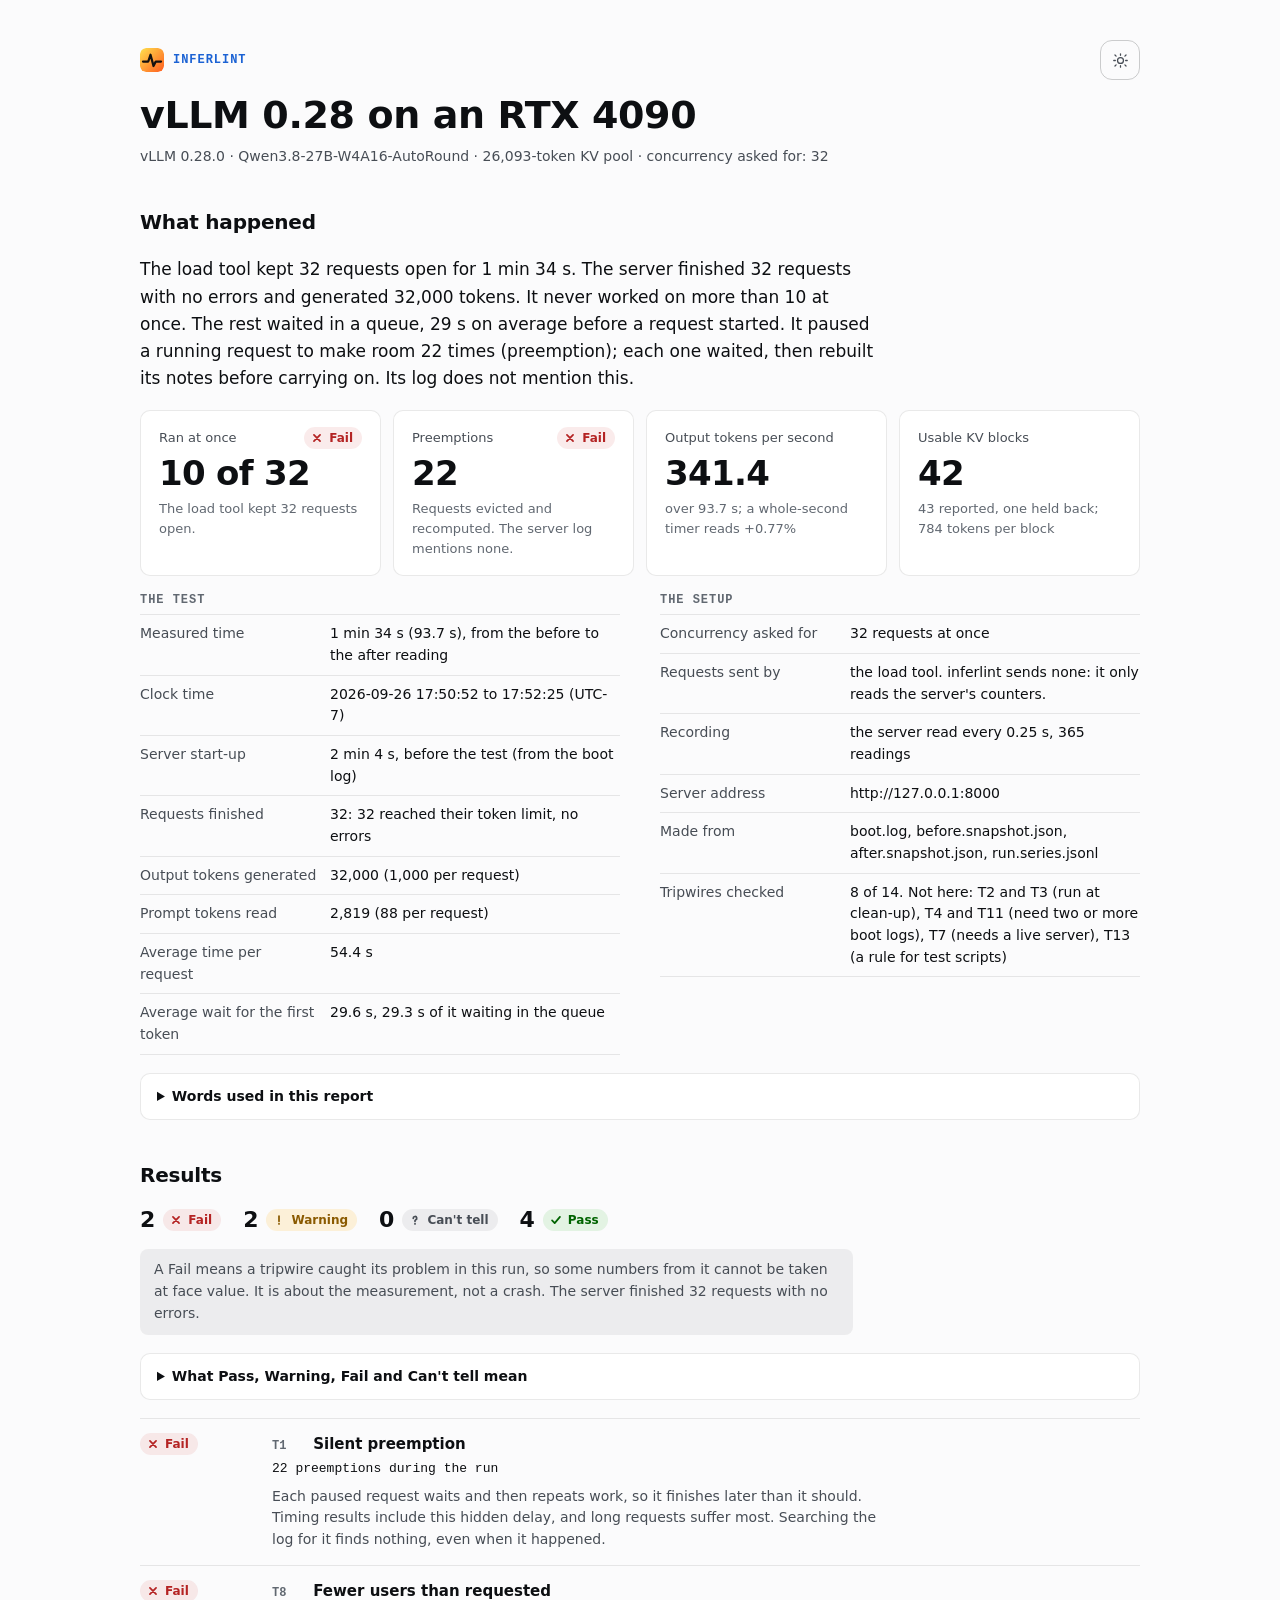
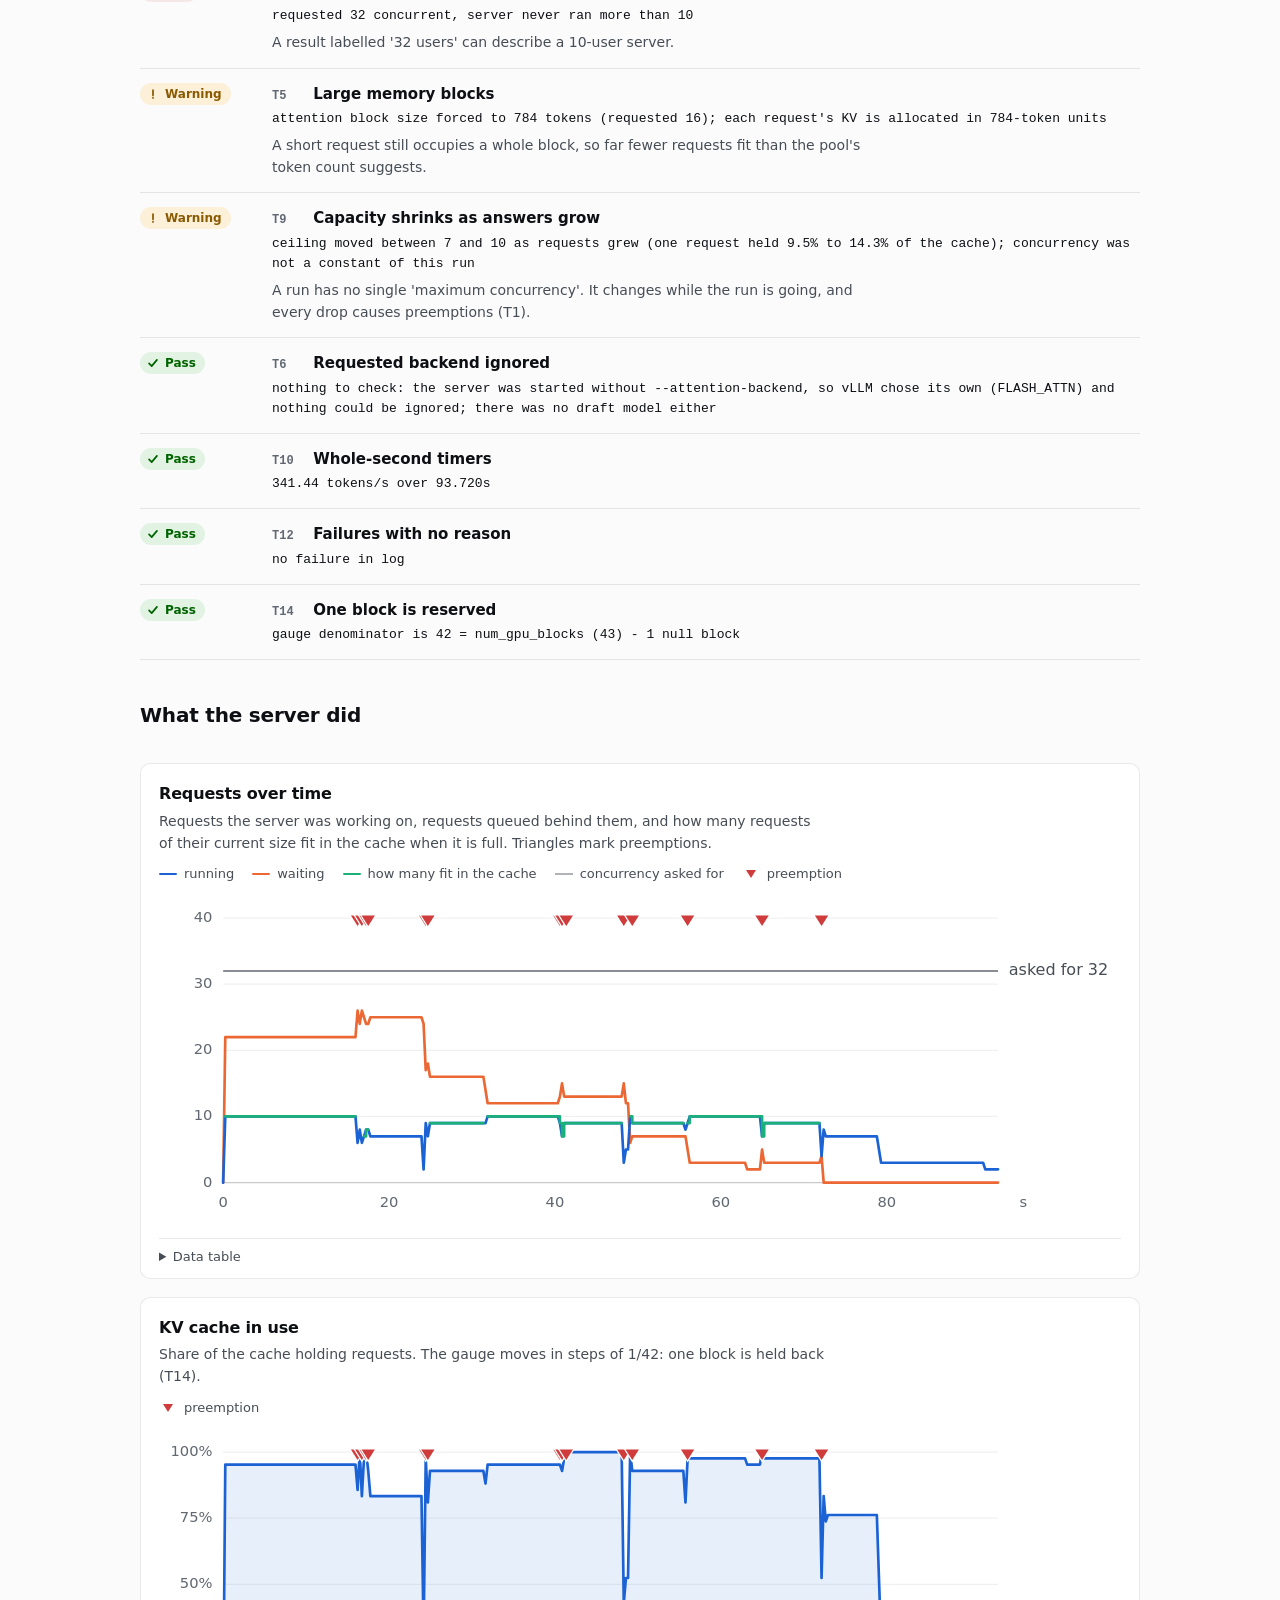
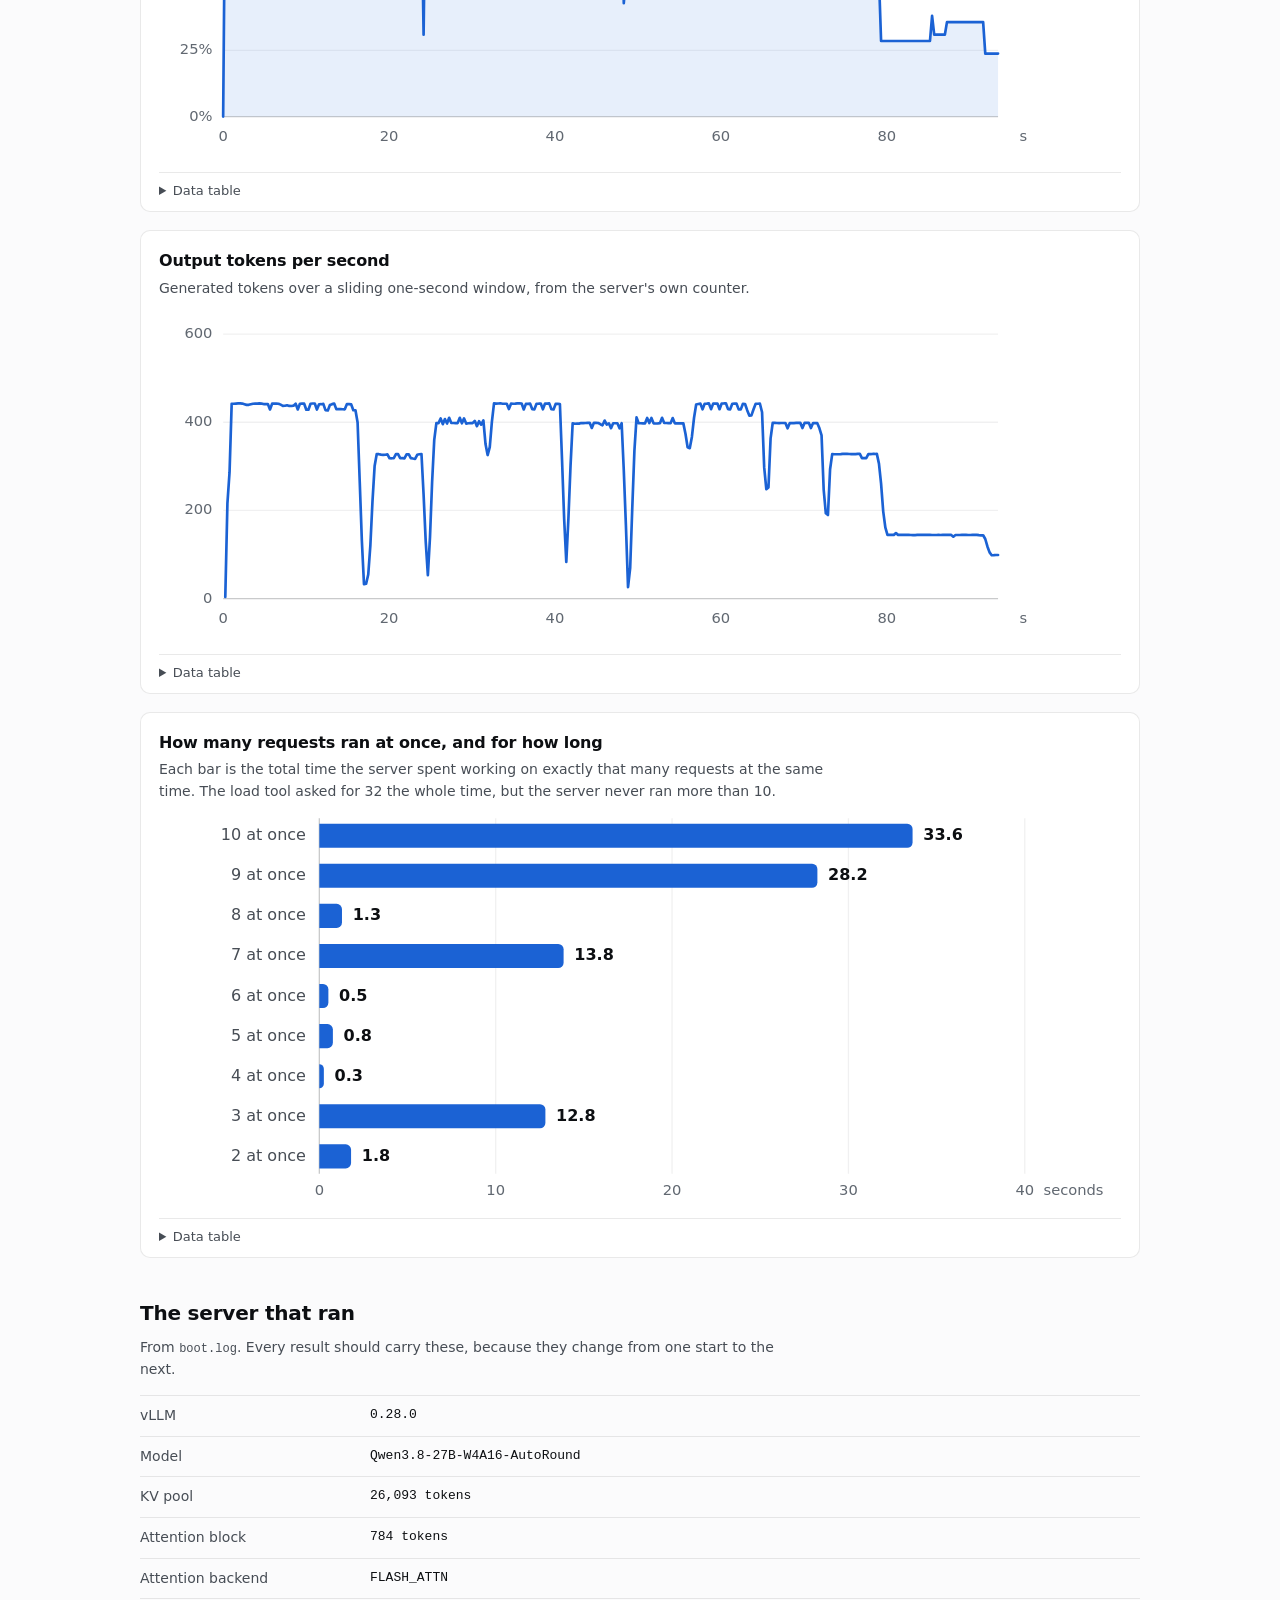
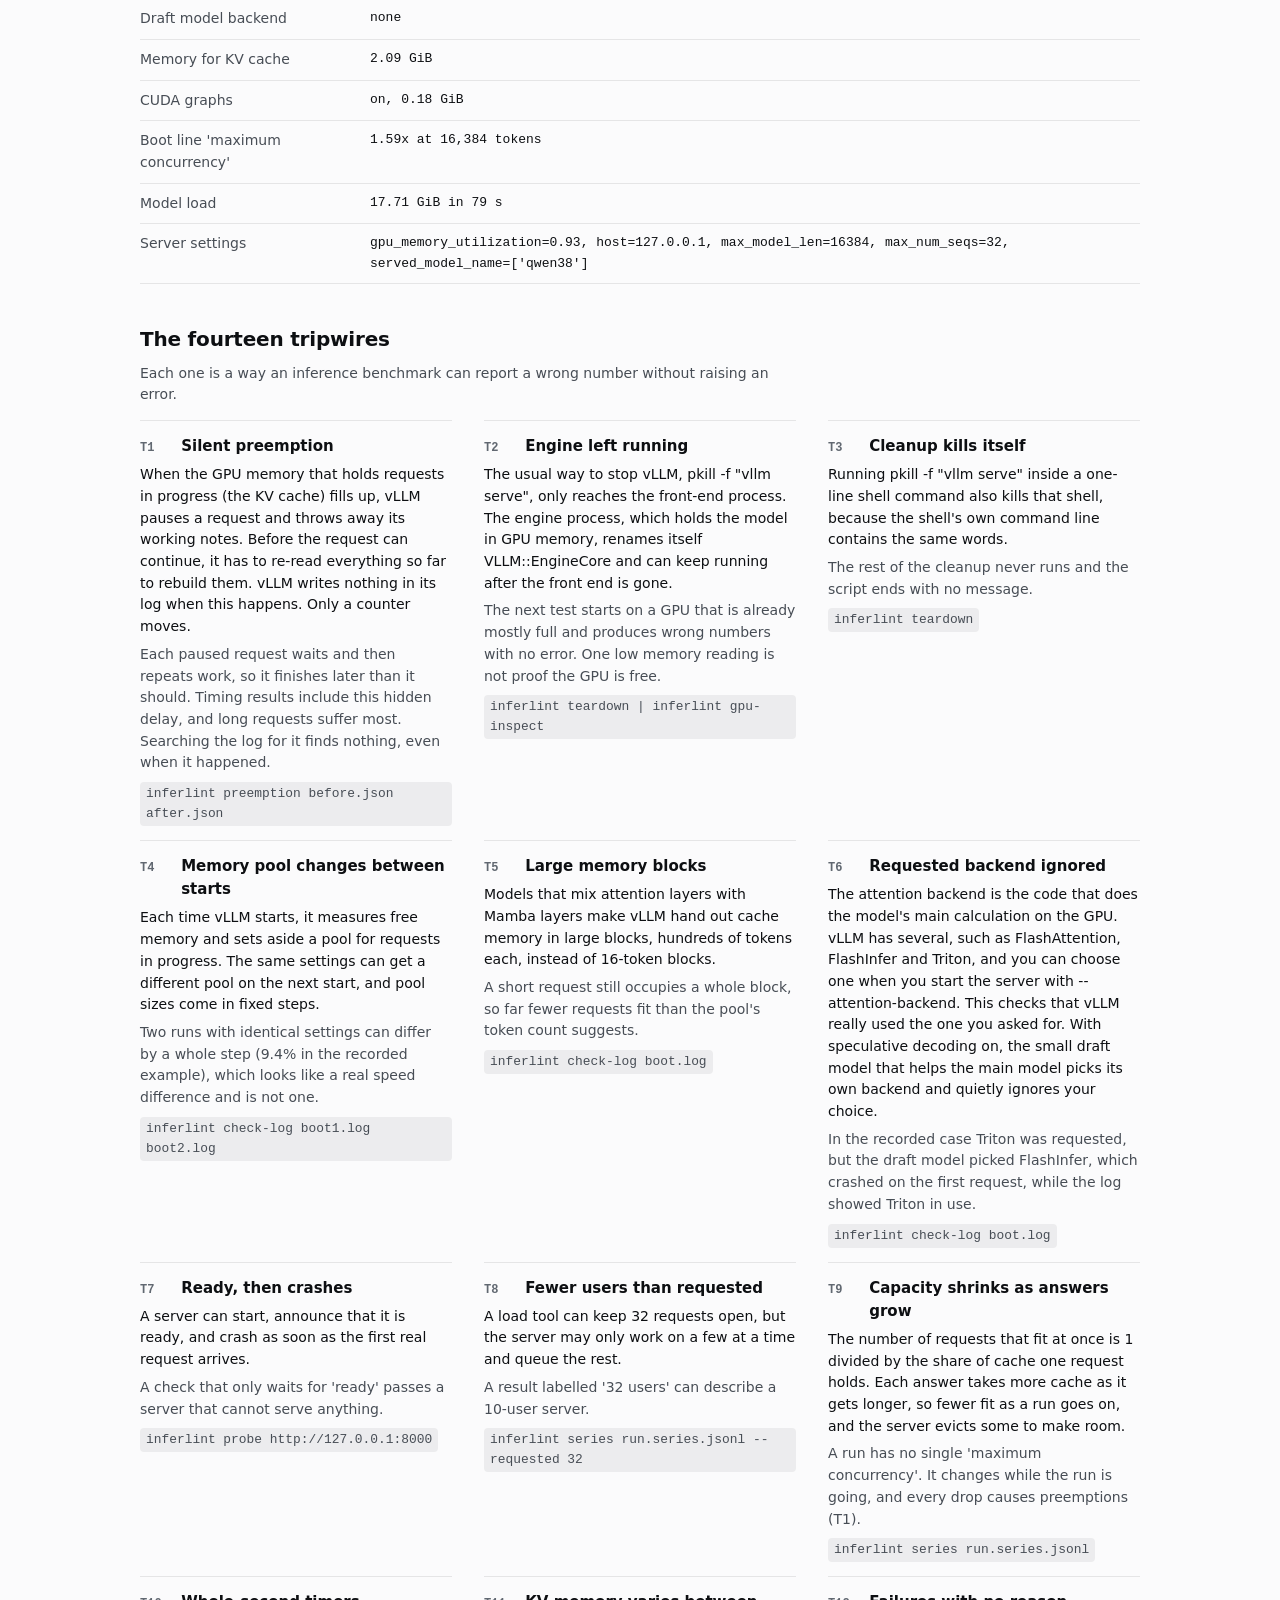
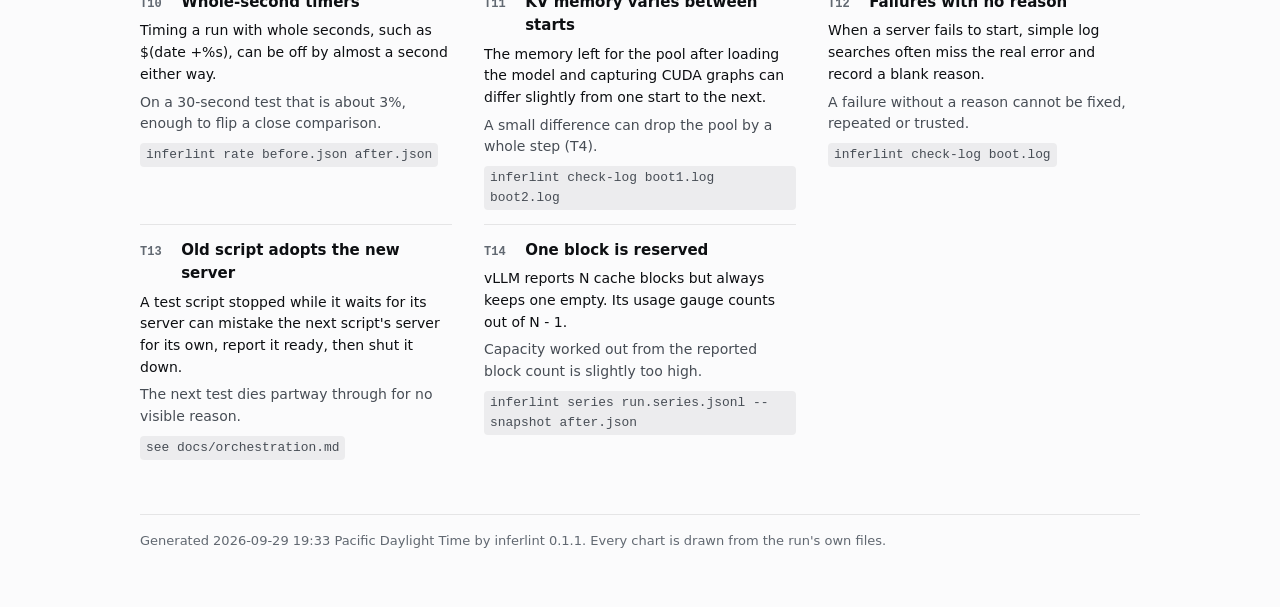
==== docs/example-report.html @ d8fa6d24 "Tutorial and example report on GitHub Pages docs/ becomes the GitHub Pages site (radianvector.github" ====
<!doctype html><html lang="en"><head><meta charset="utf-8"><meta name="viewport" content="width=device-width, initial-scale=1, viewport-fit=cover"><link rel="icon" href="data:image/svg+xml,%3Csvg xmlns=%22http://www.w3.org/2000/svg%22 viewBox=%220 0 32 32%22%3E%3Cdefs%3E%3ClinearGradient id=%22inferlint-g%22 x1=%220%22 y1=%220%22 x2=%221%22 y2=%221%22%3E%3Cstop offset=%220%22 stop-color=%22%23ffe14d%22/%3E%3Cstop offset=%221%22 stop-color=%22%23ff5c1f%22/%3E%3C/linearGradient%3E%3C/defs%3E%3Crect width=%2232%22 height=%2232%22 rx=%228%22 fill=%22url%28%23inferlint-g%29%22/%3E%3Cpath d=%22M4 18h7l3-9 4 15 3-6h7%22 fill=%22none%22 stroke=%22%2314110f%22 stroke-width=%223%22 stroke-linecap=%22round%22 stroke-linejoin=%22round%22/%3E%3C/svg%3E"><title>vLLM 0.28 on an RTX 4090</title><script>try{var t=localStorage.getItem('inferlint-theme');if(t==='light'||t==='dark')document.documentElement.setAttribute('data-theme',t)}catch(e){}</script><style>:root{
  --page:#fbfbfc;--surface:#ffffff;--ink:#0d0f12;--ink-2:#474d55;--muted:#616871;
  --hair:rgba(13,15,18,.09);--grid:rgba(13,15,18,.06);--axis:rgba(13,15,18,.22);
  --accent:#1b62d4;--wash:rgba(27,98,212,.07);
  --line-strong:rgba(13,15,18,.20);--hover:rgba(13,15,18,.04);--red-edge:rgba(222,43,38,.32);
  --s1:#1b62d4;--s2:#eb6834;--s3:#1baf7a;
  --good:#0ca30c;--warning:#fab219;--serious:#ec835a;--critical:#d03b3b;
  --good-ink:#006300;--warning-ink:#8a5a00;--critical-ink:#b42323;--unknown-ink:#474d55;
  --good-bg:rgba(12,163,12,.10);--warning-bg:rgba(250,178,25,.16);
  --critical-bg:rgba(208,59,59,.10);--unknown-bg:rgba(13,15,18,.06);
  --sans:'Inter',-apple-system,BlinkMacSystemFont,'Segoe UI',Roboto,system-ui,sans-serif;
  --display:'Space Grotesk','Inter',-apple-system,'Segoe UI',system-ui,sans-serif;
  --mono:ui-monospace,SFMono-Regular,'SF Mono',Menlo,Consolas,monospace;
}
@media (prefers-color-scheme:dark){:root:not([data-theme="light"]){color-scheme:dark;
  --page:#08090a;--surface:#0f1113;--ink:#f4f5f7;--ink-2:#b2b7be;--muted:#8d939b;
  --hair:rgba(255,255,255,.09);--grid:rgba(255,255,255,.06);--axis:rgba(255,255,255,.22);
  --accent:#5fa0ff;--wash:rgba(95,160,255,.09);
  --line-strong:rgba(255,255,255,.17);--hover:rgba(255,255,255,.06);--red-edge:rgba(245,69,60,.36);
  --s1:#2e7cf0;--s2:#d95926;--s3:#199e70;
  --good-ink:#3fc43f;--warning-ink:#fab219;--critical-ink:#ff7a74;--unknown-ink:#b2b7be;
  --good-bg:rgba(12,163,12,.16);--warning-bg:rgba(250,178,25,.14);
  --critical-bg:rgba(208,59,59,.20);--unknown-bg:rgba(255,255,255,.07);}}
:root[data-theme="dark"]{color-scheme:dark;
  --page:#08090a;--surface:#0f1113;--ink:#f4f5f7;--ink-2:#b2b7be;--muted:#8d939b;
  --hair:rgba(255,255,255,.09);--grid:rgba(255,255,255,.06);--axis:rgba(255,255,255,.22);
  --accent:#5fa0ff;--wash:rgba(95,160,255,.09);
  --line-strong:rgba(255,255,255,.17);--hover:rgba(255,255,255,.06);--red-edge:rgba(245,69,60,.36);
  --s1:#2e7cf0;--s2:#d95926;--s3:#199e70;
  --good-ink:#3fc43f;--warning-ink:#fab219;--critical-ink:#ff7a74;--unknown-ink:#b2b7be;
  --good-bg:rgba(12,163,12,.16);--warning-bg:rgba(250,178,25,.14);
  --critical-bg:rgba(208,59,59,.20);--unknown-bg:rgba(255,255,255,.07);}
*{box-sizing:border-box}
body{margin:0;background:var(--page);color:var(--ink);font:15px/1.55 var(--sans);
  -webkit-font-smoothing:antialiased}
.page{max-width:1080px;margin:0 auto;padding-inline:clamp(16px,4vw,40px);padding-block:40px 56px;
  display:flex;flex-direction:column;gap:40px}
h1,h2,h3{font-family:var(--display);text-wrap:balance;margin:0;letter-spacing:-.01em}
h1{font-size:clamp(28px,4vw,38px);line-height:1.15;font-weight:600}
h2{font-size:20px;font-weight:600;margin-bottom:14px}
h3{font-size:16px;font-weight:600}
code{font-family:var(--mono);font-size:.86em}
.top{display:flex;flex-direction:column;gap:8px}
.bar{display:flex;justify-content:space-between;align-items:center;gap:12px;flex-wrap:wrap;
  margin-bottom:6px}
.brand{display:flex;align-items:center;gap:9px;font:600 12px/1 var(--mono);letter-spacing:.08em;
  text-transform:uppercase;color:var(--accent)}
.logo{width:24px;height:24px;flex:none;border-radius:6px}
/* The theme button, as on radianvector.com: the icon shows the current theme. */
.icon-btn{width:40px;height:40px;flex:none;display:flex;align-items:center;justify-content:center;
  padding:0;background:transparent;border:1px solid var(--line-strong);border-radius:12px;
  color:var(--ink-2);cursor:pointer;transition:all .22s cubic-bezier(.2,.7,.2,1)}
.icon-btn:hover{background:var(--hover);color:var(--ink);border-color:var(--red-edge)}
.icon-btn:focus-visible{outline:2px solid var(--accent);outline-offset:2px}
.icon-btn svg{width:17px;height:17px;fill:none;stroke:currentColor;stroke-width:1.8;
  stroke-linecap:round;stroke-linejoin:round}
.ico-moon{display:none}
@media (prefers-color-scheme:dark){
  :root:not([data-theme="light"]) .ico-moon{display:block}
  :root:not([data-theme="light"]) .ico-sun{display:none}}
:root[data-theme="dark"] .ico-moon{display:block}
:root[data-theme="dark"] .ico-sun{display:none}
.meta{margin:0;color:var(--ink-2);font-size:14px}
.happened,.results{display:flex;flex-direction:column;gap:18px}
.happened h2,.results h2{margin:0}
.lede{margin:0;font-size:17px;line-height:1.6;max-width:68ch;text-wrap:pretty}
.facts{display:grid;grid-template-columns:repeat(auto-fit,minmax(min(340px,100%),1fr));gap:18px 40px}
.facts-group h3{font:600 12px/1 var(--mono);letter-spacing:.08em;text-transform:uppercase;
  color:var(--muted);margin-bottom:8px}
.facts-group dl{display:grid;grid-template-columns:minmax(110px,190px) 1fr;margin:0;
  border-top:1px solid var(--hair)}
.facts-group dt,.facts-group dd{margin:0;padding:8px 0;border-bottom:1px solid var(--hair);font-size:14px}
.facts-group dt{color:var(--ink-2);padding-right:12px}
.facts-group dd{font-variant-numeric:tabular-nums;overflow-wrap:anywhere}
details.gloss{border:1px solid var(--hair);border-radius:10px;background:var(--surface);padding:0}
.gloss summary{width:auto;padding:12px 16px;font-size:14px;font-weight:600;color:var(--ink)}
.gloss[open] summary{border-bottom:1px solid var(--hair)}
.gloss .tablewrap{max-height:none;margin:0;padding:4px 16px 12px}
.terms{display:grid;grid-template-columns:minmax(140px,220px) 1fr;margin:0;padding:4px 16px 12px}
.terms dt,.terms dd{margin:0;padding:9px 0;border-bottom:1px solid var(--hair);font-size:14px}
.terms dt{font-weight:600;padding-right:12px}
.terms dd{color:var(--ink-2);max-width:70ch}
.terms dt:last-of-type,.terms dd:last-of-type{border-bottom:0}
table.meanings{font-size:14px}
.meanings th,.meanings td{text-align:left;white-space:normal;vertical-align:top;padding:9px 12px 9px 0}
.meanings td{color:var(--ink-2)}
.meanings td:first-child{white-space:nowrap}
.meanings tr:last-child td{border-bottom:0}
.status-note{margin:0;padding:10px 14px;border-radius:8px;background:var(--unknown-bg);
  color:var(--ink-2);font-size:14px;max-width:80ch}
.pill{display:inline-flex;align-items:center;gap:5px;padding:2px 9px 2px 6px;border-radius:999px;
  font:600 12px/18px var(--sans);white-space:nowrap}
.pill svg{width:14px;height:14px;fill:none;stroke:currentColor;stroke-width:2;stroke-linecap:round;
  stroke-linejoin:round}
.pill.pass{color:var(--good-ink);background:var(--good-bg)}
.pill.warn{color:var(--warning-ink);background:var(--warning-bg)}
.pill.fail{color:var(--critical-ink);background:var(--critical-bg)}
.pill.unknown{color:var(--unknown-ink);background:var(--unknown-bg)}
.verdict{list-style:none;margin:0;padding:0;display:flex;flex-wrap:wrap;gap:10px 22px}
.count{display:flex;align-items:center;gap:8px}
.count .n{font:600 22px/1 var(--display);font-variant-numeric:tabular-nums;min-width:1ch}
.tiles{display:grid;grid-template-columns:repeat(auto-fit,minmax(210px,1fr));gap:12px}
.tile{background:var(--surface);border:1px solid var(--hair);border-radius:10px;padding:16px 18px;
  display:flex;flex-direction:column;gap:6px}
.tile-head{display:flex;justify-content:space-between;align-items:center;gap:8px;min-height:22px}
.tile-label{font-size:13px;color:var(--ink-2)}
.tile-value{font:600 34px/1.1 var(--display);letter-spacing:-.02em}
.tile-sub{font-size:13px;color:var(--muted)}
.findings{list-style:none;margin:0;padding:0;border-top:1px solid var(--hair)}
.finding{display:grid;grid-template-columns:118px 1fr;gap:14px;padding:14px 0;
  border-bottom:1px solid var(--hair)}
.f-title{font-weight:600;display:flex;gap:10px;align-items:baseline}
.tw{font:600 12px/1 var(--mono);color:var(--muted);min-width:2.6em}
.msg{margin:3px 0 0;font-family:var(--mono);font-size:13px;color:var(--ink);overflow-wrap:anywhere}
.what{margin:6px 0 0;color:var(--ink-2);font-size:14px;max-width:70ch}
.charts{display:flex;flex-direction:column;gap:18px}
.chart{margin:0;background:var(--surface);border:1px solid var(--hair);border-radius:10px;
  padding:18px 18px 10px;display:flex;flex-direction:column;gap:10px;position:relative}
.chart figcaption p{margin:4px 0 0;color:var(--ink-2);font-size:14px;max-width:75ch}
.legend{list-style:none;margin:0;padding:0;display:flex;flex-wrap:wrap;gap:6px 18px;font-size:13px;
  color:var(--ink-2)}
.legend li{display:flex;align-items:center;gap:7px}
.legend svg{width:18px;height:10px;overflow:visible}
.plot svg{display:block;width:100%;height:auto;overflow:visible}
.plot text{font-family:var(--sans)}
.tick{font-size:11px;fill:var(--muted);font-variant-numeric:tabular-nums}
.lab{font-size:12px;fill:var(--ink-2)}
.val{font-size:12px;fill:var(--ink);font-weight:600;font-variant-numeric:tabular-nums}
.grid{stroke:var(--grid);stroke-width:1}
.axis{stroke:var(--axis);stroke-width:1}
.ref{stroke:var(--muted);stroke-width:1}
.mark{fill:none;stroke-width:2;stroke-linejoin:round;stroke-linecap:round}
.mark.s1{stroke:var(--s1)}.mark.s2{stroke:var(--s2)}.mark.s3{stroke:var(--s3)}
.wash.s1{fill:var(--s1);fill-opacity:.1;stroke:none}
.bar.s1{fill:var(--s1);cursor:default}
.bar:hover,.bar:focus{fill-opacity:.8;outline:none}
.ev{fill:var(--critical);stroke:var(--surface);stroke-width:2;paint-order:stroke}
.cross{stroke:var(--ink-2);stroke-width:1}
.hit{fill:transparent;cursor:crosshair}
.hit:focus{outline:none}
.hit:focus-visible{stroke:var(--accent);stroke-width:1}
details{border-top:1px solid var(--hair);padding-top:8px}
summary{cursor:pointer;font-size:13px;color:var(--ink-2);width:max-content}
summary:focus-visible{outline:2px solid var(--accent);outline-offset:2px}
.tablewrap{overflow:auto;max-height:320px;margin-top:8px}
table{border-collapse:collapse;font-size:13px;font-variant-numeric:tabular-nums;min-width:100%}
th,td{text-align:right;padding:4px 10px;border-bottom:1px solid var(--hair);white-space:nowrap}
th{position:sticky;top:0;background:var(--surface);color:var(--ink-2);font-weight:600}
th:first-child,td:first-child{text-align:left}
.boot dl{display:grid;grid-template-columns:minmax(150px,230px) 1fr;margin:0;
  border-top:1px solid var(--hair)}
.boot dt,.boot dd{margin:0;padding:9px 0;border-bottom:1px solid var(--hair)}
.boot dt{color:var(--ink-2);font-size:14px}
.boot dd{font-family:var(--mono);font-size:13px;overflow-wrap:anywhere}
.note{margin:-6px 0 14px;color:var(--ink-2);font-size:14px;max-width:75ch}
.g-list{list-style:none;margin:0;padding:0;display:grid;grid-template-columns:repeat(auto-fit,minmax(300px,1fr));
  gap:0 32px}
.g-list li{padding:14px 0;border-top:1px solid var(--hair)}
.g-head{font-weight:600;display:flex;gap:10px;align-items:baseline}
.g-list p{margin:6px 0 0;font-size:14px;color:var(--ink);max-width:62ch}
.g-list p.why{color:var(--ink-2)}
.g-list code{display:inline-block;margin-top:8px;color:var(--ink-2);background:var(--unknown-bg);
  padding:2px 6px;border-radius:4px;overflow-wrap:anywhere}
footer{color:var(--muted);font-size:13px;border-top:1px solid var(--hair);padding-top:16px}
.tt{position:fixed;z-index:10;pointer-events:none;background:var(--surface);color:var(--ink);
  border:1px solid var(--hair);border-radius:8px;box-shadow:0 6px 24px rgba(0,0,0,.14);
  padding:8px 10px;font-size:12px;min-width:150px}
.tt .t-h{color:var(--muted);margin-bottom:4px;font-variant-numeric:tabular-nums}
.tt .row{display:flex;align-items:center;gap:8px;line-height:1.7}
.tt .row b{font-variant-numeric:tabular-nums;min-width:3ch}
.tt .row span{color:var(--ink-2)}
.tt .k{display:inline-block;width:12px;height:2px;border-radius:1px;flex:none}
.tt .k.s1{background:var(--s1)}.tt .k.s2{background:var(--s2)}.tt .k.s3{background:var(--s3)}
.tt .k.ev{background:var(--critical);height:6px;width:6px;border-radius:1px}
@media (max-width:620px){
  .finding{grid-template-columns:1fr;gap:6px}
  .boot dl,.facts-group dl,.terms{grid-template-columns:1fr}
  .boot dt,.facts-group dt,.terms dt{padding-bottom:0;border-bottom:0}
  .icon-btn{width:38px;height:38px}
}
@media (prefers-reduced-motion:reduce){*{transition:none!important}}
</style></head><body><div class="page"><header class="top"><div class="bar"><div class="brand"><svg class="logo" aria-hidden="true" xmlns="http://www.w3.org/2000/svg" viewBox="0 0 32 32"><defs><linearGradient id="inferlint-g" x1="0" y1="0" x2="1" y2="1"><stop offset="0" stop-color="#ffe14d"/><stop offset="1" stop-color="#ff5c1f"/></linearGradient></defs><rect width="32" height="32" rx="8" fill="url(#inferlint-g)"/><path d="M4 18h7l3-9 4 15 3-6h7" fill="none" stroke="#14110f" stroke-width="3" stroke-linecap="round" stroke-linejoin="round"/></svg>inferlint</div><button type="button" class="icon-btn" data-theme-toggle aria-label="Switch theme"><svg class="ico-moon" viewBox="0 0 24 24" aria-hidden="true"><path d="M20 14.5A8.5 8.5 0 0 1 9.5 4a8.5 8.5 0 1 0 10.5 10.5z"/></svg><svg class="ico-sun" viewBox="0 0 24 24" aria-hidden="true"><circle cx="12" cy="12" r="4.2"/><path d="M12 2.5v2.2M12 19.3v2.2M4.2 4.2l1.6 1.6M18.2 18.2l1.6 1.6M2.5 12h2.2M19.3 12h2.2M4.2 19.8l1.6-1.6M18.2 5.8l1.6-1.6"/></svg></button></div><h1>vLLM 0.28 on an RTX 4090</h1><p class="meta">vLLM 0.28.0 · Qwen3.8-27B-W4A16-AutoRound · 26,093-token KV pool · concurrency asked for: 32</p></header><section class="happened" aria-labelledby="h-happened"><h2 id="h-happened">What happened</h2><p class="lede">The load tool kept 32 requests open for 1 min 34 s. The server finished 32 requests with no errors and generated 32,000 tokens. It never worked on more than 10 at once. The rest waited in a queue, 29 s on average before a request started. It paused a running request to make room 22 times (preemption); each one waited, then rebuilt its notes before carrying on. Its log does not mention this.</p><section class="tiles" aria-label="Headline numbers"><div class="tile"><div class="tile-head"><span class="tile-label">Ran at once</span><span class="pill fail"><svg viewBox="0 0 16 16" aria-hidden="true"><path d="M4.5 4.5l7 7M11.5 4.5l-7 7"/></svg>Fail</span></div><div class="tile-value">10 of 32</div><div class="tile-sub">The load tool kept 32 requests open.</div></div><div class="tile"><div class="tile-head"><span class="tile-label">Preemptions</span><span class="pill fail"><svg viewBox="0 0 16 16" aria-hidden="true"><path d="M4.5 4.5l7 7M11.5 4.5l-7 7"/></svg>Fail</span></div><div class="tile-value">22</div><div class="tile-sub">Requests evicted and recomputed. The server log mentions none.</div></div><div class="tile"><div class="tile-head"><span class="tile-label">Output tokens per second</span></div><div class="tile-value">341.4</div><div class="tile-sub">over 93.7 s; a whole-second timer reads +0.77%</div></div><div class="tile"><div class="tile-head"><span class="tile-label">Usable KV blocks</span></div><div class="tile-value">42</div><div class="tile-sub">43 reported, one held back; 784 tokens per block</div></div></section><div class="facts"><div class="facts-group"><h3>The test</h3><dl><dt>Measured time</dt><dd>1 min 34 s (93.7 s), from the before to the after reading</dd><dt>Clock time</dt><dd>2026-09-26 17:50:52 to 17:52:25 (UTC-7)</dd><dt>Server start-up</dt><dd>2 min 4 s, before the test (from the boot log)</dd><dt>Requests finished</dt><dd>32: 32 reached their token limit, no errors</dd><dt>Output tokens generated</dt><dd>32,000 (1,000 per request)</dd><dt>Prompt tokens read</dt><dd>2,819 (88 per request)</dd><dt>Average time per request</dt><dd>54.4 s</dd><dt>Average wait for the first token</dt><dd>29.6 s, 29.3 s of it waiting in the queue</dd></dl></div><div class="facts-group"><h3>The setup</h3><dl><dt>Concurrency asked for</dt><dd>32 requests at once</dd><dt>Requests sent by</dt><dd>the load tool. inferlint sends none: it only reads the server&#x27;s counters.</dd><dt>Recording</dt><dd>the server read every 0.25 s, 365 readings</dd><dt>Server address</dt><dd>http://127.0.0.1:8000</dd><dt>Made from</dt><dd>boot.log, before.snapshot.json, after.snapshot.json, run.series.jsonl</dd><dt>Tripwires checked</dt><dd>8 of 14. Not here: T2 and T3 (run at clean-up), T4 and T11 (need two or more boot logs), T7 (needs a live server), T13 (a rule for test scripts)</dd></dl></div></div><details class="gloss" id="words"><summary>Words used in this report</summary><dl class="terms"><dt>Token</dt><dd>A piece of text the model reads or writes, about three-quarters of a word on average in English. Speed, memory and cost are all counted in tokens.</dd><dt>Prompt and output tokens</dt><dd>Prompt tokens are the text sent to the model. Output tokens are the text it writes back.</dd><dt>Request</dt><dd>One question sent to the server, and its answer.</dd><dt>Concurrency</dt><dd>How many requests are in progress at the same moment. &#x27;Asked for&#x27; is how many the load tool kept open. &#x27;Running&#x27; is how many the server was actually working on. The rest wait in a queue.</dd><dt>Waiting (queue)</dt><dd>Requests the server has received but not started, because there is no room for them in the KV cache yet.</dd><dt>KV cache</dt><dd>GPU memory where the model keeps its working notes for every request in progress, so it does not have to reread the whole text for each new token. A request&#x27;s notes grow as its answer gets longer.</dd><dt>KV pool</dt><dd>The size of the KV cache, in tokens, which vLLM sets aside when it starts. It is the GPU memory left after the model and its working buffers are loaded, so it can differ from one start to the next (T4, T11).</dd><dt>KV block</dt><dd>The pool is handed out in fixed-size blocks, like parking spaces. A request always takes whole blocks, so even a short one takes a full block. Most models use 16-token blocks. Models that mix attention and Mamba layers use blocks of hundreds of tokens (T5).</dd><dt>Reserved block</dt><dd>vLLM always keeps one block empty, so a pool of N blocks holds requests in N - 1 of them (T14).</dd><dt>Fit in cache (ceiling)</dt><dd>How many requests of their current size fit when the cache is full. As answers grow, each needs more blocks and fewer fit (T9).</dd><dt>Preemption</dt><dd>When the cache is full and a running request needs another block, vLLM pauses a request and throws its notes away. To continue, the request must re-read everything so far to rebuild them. It costs time but writes no error and no log line (T1).</dd><dt>Output tokens per second</dt><dd>Tokens generated per second by all requests together, from the server&#x27;s own counter.</dd><dt>Time to first token</dt><dd>Time from sending a request until the first token of the answer comes back. It includes the time spent waiting in the queue.</dd><dt>Boot log</dt><dd>The messages vLLM prints while it starts. They record the settings it actually chose, which can differ from the ones asked for.</dd><dt>Before and after readings</dt><dd>Copies of the server&#x27;s counters taken just before and just after the test. The difference between them is what happened during the test.</dd><dt>Recording</dt><dd>The server&#x27;s gauges, read several times a second during the test. The charts are drawn from it.</dd><dt>Attention backend</dt><dd>The code that does the model&#x27;s main calculation on the GPU. vLLM has several and picks one unless it is told which (T6).</dd><dt>CUDA graphs</dt><dd>A speed-up in which vLLM records the GPU&#x27;s steps once at start-up and replays them. It costs a little memory.</dd></dl></details></section><section class="results" aria-labelledby="h-results"><h2 id="h-results">Results</h2><ul class="verdict" aria-label="Check results"><li class="count fail"><span class="n">2</span><span class="pill fail"><svg viewBox="0 0 16 16" aria-hidden="true"><path d="M4.5 4.5l7 7M11.5 4.5l-7 7"/></svg>Fail</span></li><li class="count warn"><span class="n">2</span><span class="pill warn"><svg viewBox="0 0 16 16" aria-hidden="true"><path d="M8 3.5v6M8 12.2v.3"/></svg>Warning</span></li><li class="count unknown"><span class="n">0</span><span class="pill unknown"><svg viewBox="0 0 16 16" aria-hidden="true"><path d="M6 6a2 2 0 1 1 2.6 1.9c-.4.2-.6.5-.6 1v.6M8 12.2v.3"/></svg>Can't tell</span></li><li class="count pass"><span class="n">4</span><span class="pill pass"><svg viewBox="0 0 16 16" aria-hidden="true"><path d="M3.5 8.5l3 3 6-7"/></svg>Pass</span></li></ul><p class="status-note">A Fail means a tripwire caught its problem in this run, so some numbers from it cannot be taken at face value. It is about the measurement, not a crash. The server finished 32 requests with no errors.</p><details class="gloss"><summary>What Pass, Warning, Fail and Can't tell mean</summary><div class="tablewrap"><table class="meanings"><thead><tr><th scope="col">Result</th><th scope="col">What it means</th><th scope="col">What to do</th></tr></thead><tbody><tr><td><span class="pill fail"><svg viewBox="0 0 16 16" aria-hidden="true"><path d="M4.5 4.5l7 7M11.5 4.5l-7 7"/></svg>Fail</span></td><td>The tripwire found its problem in this run. A number the run reports, such as users served, speed or delay, is not what it seems. Only T7 and T12 are about the server crashing; every other Fail is about the measurement.</td><td>Read the finding. Fix the setup and run again, or report the number together with the finding.</td></tr><tr><td><span class="pill warn"><svg viewBox="0 0 16 16" aria-hidden="true"><path d="M8 3.5v6M8 12.2v.3"/></svg>Warning</span></td><td>Nothing is wrong on its own, but a setting or an effect changes how the numbers should be read.</td><td>Keep the warning with the results, so whoever compares them knows.</td></tr><tr><td><span class="pill unknown"><svg viewBox="0 0 16 16" aria-hidden="true"><path d="M6 6a2 2 0 1 1 2.6 1.9c-.4.2-.6.5-.6 1v.6M8 12.2v.3"/></svg>Can't tell</span></td><td>The check could not decide, because a counter or log line it needs was missing, for example from a vLLM version it does not know. It never counts as a pass.</td><td>Supply the missing file, or check the vLLM version.</td></tr><tr><td><span class="pill pass"><svg viewBox="0 0 16 16" aria-hidden="true"><path d="M3.5 8.5l3 3 6-7"/></svg>Pass</span></td><td>The tripwire looked for its problem in this run and did not find it.</td><td>Nothing. A pass covers this run only.</td></tr></tbody></table></div></details><ol class="findings"><li class="finding fail"><div class="f-status"><span class="pill fail"><svg viewBox="0 0 16 16" aria-hidden="true"><path d="M4.5 4.5l7 7M11.5 4.5l-7 7"/></svg>Fail</span></div><div class="f-body"><div class="f-title"><span class="tw">T1</span>Silent preemption</div><p class="msg">22 preemptions during the run</p><p class="what">Each paused request waits and then repeats work, so it finishes later than it should. Timing results include this hidden delay, and long requests suffer most. Searching the log for it finds nothing, even when it happened.</p></div></li><li class="finding fail"><div class="f-status"><span class="pill fail"><svg viewBox="0 0 16 16" aria-hidden="true"><path d="M4.5 4.5l7 7M11.5 4.5l-7 7"/></svg>Fail</span></div><div class="f-body"><div class="f-title"><span class="tw">T8</span>Fewer users than requested</div><p class="msg">requested 32 concurrent, server never ran more than 10</p><p class="what">A result labelled &#x27;32 users&#x27; can describe a 10-user server.</p></div></li><li class="finding warn"><div class="f-status"><span class="pill warn"><svg viewBox="0 0 16 16" aria-hidden="true"><path d="M8 3.5v6M8 12.2v.3"/></svg>Warning</span></div><div class="f-body"><div class="f-title"><span class="tw">T5</span>Large memory blocks</div><p class="msg">attention block size forced to 784 tokens (requested 16); each request&#x27;s KV is allocated in 784-token units</p><p class="what">A short request still occupies a whole block, so far fewer requests fit than the pool&#x27;s token count suggests.</p></div></li><li class="finding warn"><div class="f-status"><span class="pill warn"><svg viewBox="0 0 16 16" aria-hidden="true"><path d="M8 3.5v6M8 12.2v.3"/></svg>Warning</span></div><div class="f-body"><div class="f-title"><span class="tw">T9</span>Capacity shrinks as answers grow</div><p class="msg">ceiling moved between 7 and 10 as requests grew (one request held 9.5% to 14.3% of the cache); concurrency was not a constant of this run</p><p class="what">A run has no single &#x27;maximum concurrency&#x27;. It changes while the run is going, and every drop causes preemptions (T1).</p></div></li><li class="finding pass"><div class="f-status"><span class="pill pass"><svg viewBox="0 0 16 16" aria-hidden="true"><path d="M3.5 8.5l3 3 6-7"/></svg>Pass</span></div><div class="f-body"><div class="f-title"><span class="tw">T6</span>Requested backend ignored</div><p class="msg">nothing to check: the server was started without --attention-backend, so vLLM chose its own (FLASH_ATTN) and nothing could be ignored; there was no draft model either</p></div></li><li class="finding pass"><div class="f-status"><span class="pill pass"><svg viewBox="0 0 16 16" aria-hidden="true"><path d="M3.5 8.5l3 3 6-7"/></svg>Pass</span></div><div class="f-body"><div class="f-title"><span class="tw">T10</span>Whole-second timers</div><p class="msg">341.44 tokens/s over 93.720s</p></div></li><li class="finding pass"><div class="f-status"><span class="pill pass"><svg viewBox="0 0 16 16" aria-hidden="true"><path d="M3.5 8.5l3 3 6-7"/></svg>Pass</span></div><div class="f-body"><div class="f-title"><span class="tw">T12</span>Failures with no reason</div><p class="msg">no failure in log</p></div></li><li class="finding pass"><div class="f-status"><span class="pill pass"><svg viewBox="0 0 16 16" aria-hidden="true"><path d="M3.5 8.5l3 3 6-7"/></svg>Pass</span></div><div class="f-body"><div class="f-title"><span class="tw">T14</span>One block is reserved</div><p class="msg">gauge denominator is 42 = num_gpu_blocks (43) - 1 null block</p></div></li></ol></section><section class="charts"><h2>What the server did</h2><figure class="chart" id="fig-requests" data-chart><figcaption><h3>Requests over time</h3><p>Requests the server was working on, requests queued behind them, and how many requests of their current size fit in the cache when it is full. Triangles mark preemptions.</p></figcaption><ul class="legend"><li><svg viewBox="0 0 18 10" aria-hidden="true"><line class="mark s1" x1="1" x2="17" y1="5" y2="5"/></svg>running</li><li><svg viewBox="0 0 18 10" aria-hidden="true"><line class="mark s2" x1="1" x2="17" y1="5" y2="5"/></svg>waiting</li><li><svg viewBox="0 0 18 10" aria-hidden="true"><line class="mark s3" x1="1" x2="17" y1="5" y2="5"/></svg>how many fit in the cache</li><li><svg viewBox="0 0 18 10" aria-hidden="true"><line class="ref" x1="0" x2="18" y1="5" y2="5"/></svg>concurrency asked for</li><li><svg viewBox="0 0 12 10" aria-hidden="true"><path class="ev" d="M1 1H11L6 9Z"/></svg>preemption</li></ul><div class="plot"><svg viewBox="0 0 720 250" role="img" aria-label="Requests running and waiting over time" preserveAspectRatio="xMidYMid meet"><line class="axis" x1="48" x2="628" y1="216" y2="216"/><text class="tick" x="40" y="216" text-anchor="end" dominant-baseline="middle">0</text><line class="grid" x1="48" x2="628" y1="166.5" y2="166.5"/><text class="tick" x="40" y="166.5" text-anchor="end" dominant-baseline="middle">10</text><line class="grid" x1="48" x2="628" y1="117" y2="117"/><text class="tick" x="40" y="117" text-anchor="end" dominant-baseline="middle">20</text><line class="grid" x1="48" x2="628" y1="67.5" y2="67.5"/><text class="tick" x="40" y="67.5" text-anchor="end" dominant-baseline="middle">30</text><line class="grid" x1="48" x2="628" y1="18" y2="18"/><text class="tick" x="40" y="18" text-anchor="end" dominant-baseline="middle">40</text><text class="tick" x="48" y="234" text-anchor="middle">0</text><text class="tick" x="172.17" y="234" text-anchor="middle">20</text><text class="tick" x="296.33" y="234" text-anchor="middle">40</text><text class="tick" x="420.5" y="234" text-anchor="middle">60</text><text class="tick" x="544.67" y="234" text-anchor="middle">80</text><text class="tick unit" x="644" y="234">s</text><line class="ref" x1="48" x2="628" y1="57.6" y2="57.6"/><text class="lab" x="636" y="57.6" dominant-baseline="middle">asked for 32</text><path class="mark s2" d="M48 216L49.6 107.1L51.19 107.1L52.79 107.1L54.38 107.1L55.97 107.1L57.56 107.1L59.15 107.1L60.74 107.1L62.33 107.1L63.94 107.1L65.54 107.1L67.13 107.1L68.72 107.1L70.32 107.1L71.91 107.1L73.5 107.1L75.09 107.1L76.68 107.1L78.28 107.1L79.87 107.1L81.46 107.1L83.06 107.1L84.65 107.1L86.24 107.1L87.83 107.1L89.42 107.1L91.04 107.1L92.66 107.1L94.25 107.1L95.85 107.1L97.49 107.1L99.08 107.1L100.67 107.1L102.27 107.1L103.86 107.1L105.45 107.1L107.04 107.1L108.64 107.1L110.23 107.1L111.82 107.1L113.41 107.1L115 107.1L116.59 107.1L118.19 107.1L119.79 107.1L121.38 107.1L122.97 107.1L124.58 107.1L126.33 107.1L127.92 107.1L129.51 107.1L131.1 107.1L132.69 107.1L134.28 107.1L135.87 107.1L137.46 107.1L139.05 107.1L140.65 107.1L142.25 107.1L143.85 107.1L145.45 107.1L147.04 107.1L148.63 87.3L150.23 97.2L151.82 87.3L153.41 92.25L155.01 97.2L156.6 97.2L158.19 92.25L159.78 92.25L161.37 92.25L162.96 92.25L164.56 92.25L166.16 92.25L167.76 92.25L169.35 92.25L170.95 92.25L172.54 92.25L174.13 92.25L175.72 92.25L177.32 92.25L178.91 92.25L180.5 92.25L182.09 92.25L183.69 92.25L185.28 92.25L186.87 92.25L188.46 92.25L190.07 92.25L191.67 92.25L193.26 92.25L194.85 92.25L196.44 92.25L198.03 97.2L199.63 131.85L201.22 126.9L202.81 136.8L204.41 136.8L206 136.8L207.59 136.8L209.18 136.8L210.79 136.8L212.39 136.8L213.98 136.8L215.57 136.8L217.16 136.8L218.75 136.8L220.34 136.8L221.93 136.8L223.52 136.8L225.11 136.8L226.71 136.8L228.31 136.8L229.9 136.8L231.49 136.8L233.08 136.8L234.67 136.8L236.34 136.8L237.94 136.8L239.53 136.8L241.16 136.8L242.78 136.8L244.37 146.7L245.96 156.6L247.55 156.6L249.14 156.6L250.73 156.6L252.32 156.6L253.91 156.6L255.5 156.6L257.1 156.6L258.69 156.6L260.27 156.6L261.86 156.6L263.46 156.6L265.05 156.6L266.64 156.6L268.23 156.6L269.82 156.6L271.41 156.6L273 156.6L274.6 156.6L276.19 156.6L277.78 156.6L279.37 156.6L280.96 156.6L282.55 156.6L284.14 156.6L285.73 156.6L287.32 156.6L288.92 156.6L290.5 156.6L292.09 156.6L293.69 156.6L295.28 156.6L296.87 156.6L298.46 156.6L300.05 151.65L301.64 141.75L303.23 151.65L304.83 151.65L306.42 151.65L308.01 151.65L309.6 151.65L311.21 151.65L312.8 151.65L314.39 151.65L315.98 151.65L317.57 151.65L319.16 151.65L320.75 151.65L322.34 151.65L323.93 151.65L325.51 151.65L327.11 151.65L328.7 151.65L330.32 151.65L331.94 151.65L333.54 151.65L335.13 151.65L336.72 151.65L338.31 151.65L339.9 151.65L341.5 151.65L343.09 151.65L344.68 151.65L346.27 151.65L347.86 141.75L349.45 156.6L351.04 156.6L352.64 186.3L354.23 181.35L355.82 181.35L357.41 181.35L359 181.35L360.59 181.35L362.19 181.35L363.78 181.35L365.37 181.35L366.96 181.35L368.55 181.35L370.15 181.35L371.74 181.35L373.34 181.35L374.93 181.35L376.51 181.35L378.1 181.35L379.69 181.35L381.29 181.35L382.88 181.35L384.47 181.35L386.06 181.35L387.66 181.35L389.25 181.35L390.84 181.35L392.44 181.35L394.04 181.35L395.63 191.25L397.24 201.15L398.84 201.15L400.45 201.15L402.04 201.15L403.63 201.15L405.22 201.15L406.81 201.15L408.4 201.15L409.99 201.15L411.58 201.15L413.17 201.15L414.76 201.15L416.35 201.15L417.94 201.15L419.53 201.15L421.12 201.15L422.71 201.15L424.3 201.15L425.89 201.15L427.49 201.15L429.08 201.15L430.67 201.15L432.26 201.15L433.85 201.15L435.44 201.15L437.04 201.15L438.63 201.15L440.22 206.1L441.81 206.1L443.4 206.1L444.99 206.1L446.58 206.1L448.17 206.1L449.77 206.1L451.36 191.25L452.95 201.15L454.55 201.15L456.14 201.15L457.73 201.15L459.31 201.15L460.91 201.15L462.5 201.15L464.09 201.15L465.68 201.15L467.27 201.15L468.86 201.15L470.45 201.15L472.04 201.15L473.63 201.15L475.22 201.15L476.81 201.15L478.4 201.15L479.99 201.15L481.58 201.15L483.17 201.15L484.75 201.15L486.34 201.15L487.93 201.15L489.53 201.15L491.12 201.15L492.71 201.15L494.3 201.15L495.89 196.2L497.48 216L499.08 216L500.67 216L502.27 216L503.86 216L505.45 216L507.05 216L508.64 216L510.23 216L511.82 216L513.41 216L515 216L516.59 216L518.18 216L519.77 216L521.36 216L522.95 216L524.54 216L526.13 216L527.73 216L529.32 216L530.91 216L532.5 216L534.09 216L535.68 216L537.27 216L538.85 216L540.44 216L542.03 216L543.62 216L545.21 216L546.8 216L548.39 216L549.98 216L551.57 216L553.16 216L554.75 216L556.34 216L557.93 216L559.52 216L561.11 216L562.71 216L564.3 216L565.89 216L567.48 216L569.07 216L570.66 216L572.25 216L573.84 216L575.44 216L577.03 216L578.62 216L580.21 216L581.8 216L583.39 216L584.99 216L586.58 216L588.17 216L589.76 216L591.35 216L592.94 216L594.53 216L596.13 216L597.72 216L599.31 216L600.9 216L602.49 216L604.08 216L605.68 216L607.27 216L608.86 216L610.44 216L612.04 216L613.65 216L615.25 216L616.83 216L618.43 216L620.03 216L621.64 216L623.23 216L624.82 216L626.41 216L628 216"/><path class="mark s1" d="M48 216L49.6 166.5L51.19 166.5L52.79 166.5L54.38 166.5L55.97 166.5L57.56 166.5L59.15 166.5L60.74 166.5L62.33 166.5L63.94 166.5L65.54 166.5L67.13 166.5L68.72 166.5L70.32 166.5L71.91 166.5L73.5 166.5L75.09 166.5L76.68 166.5L78.28 166.5L79.87 166.5L81.46 166.5L83.06 166.5L84.65 166.5L86.24 166.5L87.83 166.5L89.42 166.5L91.04 166.5L92.66 166.5L94.25 166.5L95.85 166.5L97.49 166.5L99.08 166.5L100.67 166.5L102.27 166.5L103.86 166.5L105.45 166.5L107.04 166.5L108.64 166.5L110.23 166.5L111.82 166.5L113.41 166.5L115 166.5L116.59 166.5L118.19 166.5L119.79 166.5L121.38 166.5L122.97 166.5L124.58 166.5L126.33 166.5L127.92 166.5L129.51 166.5L131.1 166.5L132.69 166.5L134.28 166.5L135.87 166.5L137.46 166.5L139.05 166.5L140.65 166.5L142.25 166.5L143.85 166.5L145.45 166.5L147.04 166.5L148.63 186.3L150.23 176.4L151.82 186.3L153.41 181.35L155.01 176.4L156.6 176.4L158.19 181.35L159.78 181.35L161.37 181.35L162.96 181.35L164.56 181.35L166.16 181.35L167.76 181.35L169.35 181.35L170.95 181.35L172.54 181.35L174.13 181.35L175.72 181.35L177.32 181.35L178.91 181.35L180.5 181.35L182.09 181.35L183.69 181.35L185.28 181.35L186.87 181.35L188.46 181.35L190.07 181.35L191.67 181.35L193.26 181.35L194.85 181.35L196.44 181.35L198.03 206.1L199.63 171.45L201.22 181.35L202.81 171.45L204.41 171.45L206 171.45L207.59 171.45L209.18 171.45L210.79 171.45L212.39 171.45L213.98 171.45L215.57 171.45L217.16 171.45L218.75 171.45L220.34 171.45L221.93 171.45L223.52 171.45L225.11 171.45L226.71 171.45L228.31 171.45L229.9 171.45L231.49 171.45L233.08 171.45L234.67 171.45L236.34 171.45L237.94 171.45L239.53 171.45L241.16 171.45L242.78 171.45L244.37 171.45L245.96 166.5L247.55 166.5L249.14 166.5L250.73 166.5L252.32 166.5L253.91 166.5L255.5 166.5L257.1 166.5L258.69 166.5L260.27 166.5L261.86 166.5L263.46 166.5L265.05 166.5L266.64 166.5L268.23 166.5L269.82 166.5L271.41 166.5L273 166.5L274.6 166.5L276.19 166.5L277.78 166.5L279.37 166.5L280.96 166.5L282.55 166.5L284.14 166.5L285.73 166.5L287.32 166.5L288.92 166.5L290.5 166.5L292.09 166.5L293.69 166.5L295.28 166.5L296.87 166.5L298.46 166.5L300.05 171.45L301.64 181.35L303.23 171.45L304.83 171.45L306.42 171.45L308.01 171.45L309.6 171.45L311.21 171.45L312.8 171.45L314.39 171.45L315.98 171.45L317.57 171.45L319.16 171.45L320.75 171.45L322.34 171.45L323.93 171.45L325.51 171.45L327.11 171.45L328.7 171.45L330.32 171.45L331.94 171.45L333.54 171.45L335.13 171.45L336.72 171.45L338.31 171.45L339.9 171.45L341.5 171.45L343.09 171.45L344.68 171.45L346.27 171.45L347.86 201.15L349.45 191.25L351.04 191.25L352.64 166.5L354.23 171.45L355.82 171.45L357.41 171.45L359 171.45L360.59 171.45L362.19 171.45L363.78 171.45L365.37 171.45L366.96 171.45L368.55 171.45L370.15 171.45L371.74 171.45L373.34 171.45L374.93 171.45L376.51 171.45L378.1 171.45L379.69 171.45L381.29 171.45L382.88 171.45L384.47 171.45L386.06 171.45L387.66 171.45L389.25 171.45L390.84 171.45L392.44 171.45L394.04 176.4L395.63 171.45L397.24 166.5L398.84 166.5L400.45 166.5L402.04 166.5L403.63 166.5L405.22 166.5L406.81 166.5L408.4 166.5L409.99 166.5L411.58 166.5L413.17 166.5L414.76 166.5L416.35 166.5L417.94 166.5L419.53 166.5L421.12 166.5L422.71 166.5L424.3 166.5L425.89 166.5L427.49 166.5L429.08 166.5L430.67 166.5L432.26 166.5L433.85 166.5L435.44 166.5L437.04 166.5L438.63 166.5L440.22 166.5L441.81 166.5L443.4 166.5L444.99 166.5L446.58 166.5L448.17 166.5L449.77 166.5L451.36 181.35L452.95 171.45L454.55 171.45L456.14 171.45L457.73 171.45L459.31 171.45L460.91 171.45L462.5 171.45L464.09 171.45L465.68 171.45L467.27 171.45L468.86 171.45L470.45 171.45L472.04 171.45L473.63 171.45L475.22 171.45L476.81 171.45L478.4 171.45L479.99 171.45L481.58 171.45L483.17 171.45L484.75 171.45L486.34 171.45L487.93 171.45L489.53 171.45L491.12 171.45L492.71 171.45L494.3 171.45L495.89 196.2L497.48 176.4L499.08 181.35L500.67 181.35L502.27 181.35L503.86 181.35L505.45 181.35L507.05 181.35L508.64 181.35L510.23 181.35L511.82 181.35L513.41 181.35L515 181.35L516.59 181.35L518.18 181.35L519.77 181.35L521.36 181.35L522.95 181.35L524.54 181.35L526.13 181.35L527.73 181.35L529.32 181.35L530.91 181.35L532.5 181.35L534.09 181.35L535.68 181.35L537.27 181.35L538.85 191.25L540.44 201.15L542.03 201.15L543.62 201.15L545.21 201.15L546.8 201.15L548.39 201.15L549.98 201.15L551.57 201.15L553.16 201.15L554.75 201.15L556.34 201.15L557.93 201.15L559.52 201.15L561.11 201.15L562.71 201.15L564.3 201.15L565.89 201.15L567.48 201.15L569.07 201.15L570.66 201.15L572.25 201.15L573.84 201.15L575.44 201.15L577.03 201.15L578.62 201.15L580.21 201.15L581.8 201.15L583.39 201.15L584.99 201.15L586.58 201.15L588.17 201.15L589.76 201.15L591.35 201.15L592.94 201.15L594.53 201.15L596.13 201.15L597.72 201.15L599.31 201.15L600.9 201.15L602.49 201.15L604.08 201.15L605.68 201.15L607.27 201.15L608.86 201.15L610.44 201.15L612.04 201.15L613.65 201.15L615.25 201.15L616.83 201.15L618.43 206.1L620.03 206.1L621.64 206.1L623.23 206.1L624.82 206.1L626.41 206.1L628 206.1"/><path class="mark s3" d="M49.6 166.5H51.19V166.5H52.79V166.5H54.38V166.5H55.97V166.5H57.56V166.5H59.15V166.5H60.74V166.5H62.33V166.5H63.94V166.5H65.54V166.5H67.13V166.5H68.72V166.5H70.32V166.5H71.91V166.5H73.5V166.5H75.09V166.5H76.68V166.5H78.28V166.5H79.87V166.5H81.46V166.5H83.06V166.5H84.65V166.5H86.24V166.5H87.83V166.5H89.42V166.5H91.04V166.5H92.66V166.5H94.25V166.5H95.85V166.5H97.49V166.5H99.08V166.5H100.67V166.5H102.27V166.5H103.86V166.5H105.45V166.5H107.04V166.5H108.64V166.5H110.23V166.5H111.82V166.5H113.41V166.5H115V166.5H116.59V166.5H118.19V166.5H119.79V166.5H121.38V166.5H122.97V166.5H124.58V166.5H126.33V166.5H127.92V166.5H129.51V166.5H131.1V166.5H132.69V166.5H134.28V166.5H135.87V166.5H137.46V166.5H139.05V166.5H140.65V166.5H142.25V166.5H143.85V166.5H145.45V166.5H147.04V166.5M150.23 176.4M153.41 181.35H155.01V176.4H156.6V176.4M199.63 171.45M202.81 171.45H204.41V171.45H206V171.45H207.59V171.45H209.18V171.45H210.79V171.45H212.39V171.45H213.98V171.45H215.57V171.45H217.16V171.45H218.75V171.45H220.34V171.45H221.93V171.45H223.52V171.45H225.11V171.45H226.71V171.45H228.31V171.45H229.9V171.45H231.49V171.45H233.08V171.45H234.67V171.45H236.34V171.45H237.94V171.45H239.53V171.45H241.16V171.45H242.78V171.45M245.96 166.5H247.55V166.5H249.14V166.5H250.73V166.5H252.32V166.5H253.91V166.5H255.5V166.5H257.1V166.5H258.69V166.5H260.27V166.5H261.86V166.5H263.46V166.5H265.05V166.5H266.64V166.5H268.23V166.5H269.82V166.5H271.41V166.5H273V166.5H274.6V166.5H276.19V166.5H277.78V166.5H279.37V166.5H280.96V166.5H282.55V166.5H284.14V166.5H285.73V166.5H287.32V166.5H288.92V166.5H290.5V166.5H292.09V166.5H293.69V166.5H295.28V166.5H296.87V166.5H298.46V166.5H300.05V171.45H301.64V181.35H303.23V171.45H304.83V171.45H306.42V171.45H308.01V171.45H309.6V171.45H311.21V171.45H312.8V171.45H314.39V171.45H315.98V171.45H317.57V171.45H319.16V171.45H320.75V171.45H322.34V171.45H323.93V171.45H325.51V171.45H327.11V171.45H328.7V171.45H330.32V171.45H331.94V171.45H333.54V171.45H335.13V171.45H336.72V171.45H338.31V171.45H339.9V171.45H341.5V171.45H343.09V171.45H344.68V171.45H346.27V171.45M352.64 166.5H354.23V171.45H355.82V171.45H357.41V171.45H359V171.45H360.59V171.45H362.19V171.45H363.78V171.45H365.37V171.45H366.96V171.45H368.55V171.45H370.15V171.45H371.74V171.45H373.34V171.45H374.93V171.45H376.51V171.45H378.1V171.45H379.69V171.45H381.29V171.45H382.88V171.45H384.47V171.45H386.06V171.45H387.66V171.45H389.25V171.45H390.84V171.45H392.44V171.45M395.63 171.45H397.24V166.5H398.84V166.5H400.45V166.5H402.04V166.5H403.63V166.5H405.22V166.5H406.81V166.5H408.4V166.5H409.99V166.5H411.58V166.5H413.17V166.5H414.76V166.5H416.35V166.5H417.94V166.5H419.53V166.5H421.12V166.5H422.71V166.5H424.3V166.5H425.89V166.5H427.49V166.5H429.08V166.5H430.67V166.5H432.26V166.5H433.85V166.5H435.44V166.5H437.04V166.5H438.63V166.5H440.22V166.5H441.81V166.5H443.4V166.5H444.99V166.5H446.58V166.5H448.17V166.5H449.77V166.5H451.36V181.35H452.95V171.45H454.55V171.45H456.14V171.45H457.73V171.45H459.31V171.45H460.91V171.45H462.5V171.45H464.09V171.45H465.68V171.45H467.27V171.45H468.86V171.45H470.45V171.45H472.04V171.45H473.63V171.45H475.22V171.45H476.81V171.45H478.4V171.45H479.99V171.45H481.58V171.45H483.17V171.45H484.75V171.45H486.34V171.45H487.93V171.45H489.53V171.45H491.12V171.45H492.71V171.45H494.3V171.45"/><path class="ev" d="M143.63 16H153.63L148.63 24Z"><title>4 preemptions at 16.2 s</title></path><path class="ev" d="M146.82 16H156.82L151.82 24Z"><title>1 preemption at 16.7 s</title></path><path class="ev" d="M150.01 16H160.01L155.01 24Z"><title>1 preemption at 17.2 s</title></path><path class="ev" d="M151.6 16H161.6L156.6 24Z"><title>1 preemption at 17.5 s</title></path><path class="ev" d="M194.63 16H204.63L199.63 24Z"><title>1 preemption at 24.4 s</title></path><path class="ev" d="M196.22 16H206.22L201.22 24Z"><title>1 preemption at 24.7 s</title></path><path class="ev" d="M295.05 16H305.05L300.05 24Z"><title>1 preemption at 40.6 s</title></path><path class="ev" d="M296.64 16H306.64L301.64 24Z"><title>3 preemptions at 40.9 s</title></path><path class="ev" d="M299.83 16H309.83L304.83 24Z"><title>1 preemption at 41.4 s</title></path><path class="ev" d="M342.86 16H352.86L347.86 24Z"><title>2 preemptions at 48.3 s</title></path><path class="ev" d="M349.23 16H359.23L354.23 24Z"><title>1 preemption at 49.3 s</title></path><path class="ev" d="M390.63 16H400.63L395.63 24Z"><title>1 preemption at 56.0 s</title></path><path class="ev" d="M446.36 16H456.36L451.36 24Z"><title>3 preemptions at 65.0 s</title></path><path class="ev" d="M490.89 16H500.89L495.89 24Z"><title>1 preemption at 72.1 s</title></path><line class="cross" x1="0" x2="0" y1="18" y2="216" visibility="hidden"/><rect class="hit" x="48" y="18" width="580" height="198" tabindex="0" aria-label="Requests running and waiting over time. Use the arrow keys to read values."/></svg><script type="application/json" class="chart-data">{"w":720,"x0":0.0,"x1":93.423124367,"px0":48,"px1":628,"x":[0.0,0.257,0.514,0.771,1.027,1.284,1.54,1.796,2.052,2.308,2.567,2.826,3.082,3.338,3.595,3.851,4.107,4.363,4.62,4.877,5.134,5.39,5.647,5.903,6.159,6.416,6.672,6.932,7.193,7.45,7.708,7.972,8.228,8.484,8.741,8.998,9.254,9.51,9.767,10.024,10.28,10.536,10.793,11.049,11.306,11.564,11.82,12.076,12.336,12.617,12.873,13.129,13.385,13.641,13.897,14.154,14.41,14.666,14.924,15.181,15.438,15.697,15.953,16.21,16.466,16.723,16.979,17.236,17.493,17.749,18.005,18.261,18.518,18.775,19.033,19.291,19.547,19.804,20.06,20.317,20.573,20.829,21.086,21.342,21.599,21.856,22.113,22.368,22.625,22.884,23.142,23.398,23.654,23.91,24.167,24.424,24.68,24.936,25.193,25.449,25.706,25.962,26.221,26.479,26.735,26.991,27.247,27.503,27.76,28.016,28.272,28.528,28.786,29.043,29.299,29.555,29.812,30.068,30.337,30.594,30.851,31.112,31.374,31.63,31.886,32.142,32.398,32.655,32.911,33.167,33.422,33.68,33.936,34.192,34.448,34.705,34.961,35.217,35.473,35.729,35.986,36.242,36.499,36.755,37.011,37.267,37.524,37.781,38.037,38.293,38.549,38.805,39.061,39.317,39.574,39.831,40.087,40.343,40.599,40.855,41.112,41.368,41.625,41.881,42.138,42.397,42.652,42.909,43.165,43.421,43.677,43.933,44.189,44.445,44.701,44.957,45.213,45.474,45.735,45.993,46.249,46.505,46.761,47.018,47.275,47.531,47.787,48.044,48.3,48.556,48.813,49.069,49.325,49.581,49.838,50.094,50.351,50.608,50.864,51.12,51.376,51.633,51.89,52.147,52.403,52.659,52.915,53.171,53.428,53.684,53.941,54.197,54.454,54.71,54.967,55.223,55.48,55.738,55.995,56.254,56.512,56.77,57.026,57.283,57.539,57.795,58.052,58.308,58.563,58.82,59.076,59.333,59.588,59.845,60.101,60.357,60.612,60.869,61.125,61.382,61.638,61.894,62.15,62.407,62.664,62.921,63.177,63.432,63.688,63.945,64.202,64.458,64.714,64.971,65.227,65.484,65.741,65.996,66.252,66.509,66.765,67.021,67.277,67.533,67.789,68.046,68.302,68.558,68.814,69.07,69.326,69.582,69.838,70.094,70.35,70.606,70.862,71.118,71.375,71.631,71.888,72.144,72.4,72.658,72.914,73.171,73.427,73.684,73.941,74.197,74.453,74.709,74.965,75.221,75.478,75.734,75.99,76.247,76.503,76.759,77.015,77.271,77.528,77.784,78.04,78.296,78.552,78.808,79.064,79.32,79.576,79.832,80.088,80.344,80.6,80.856,81.113,81.368,81.624,81.88,82.136,82.392,82.649,82.906,83.163,83.419,83.675,83.931,84.188,84.444,84.7,84.957,85.213,85.469,85.726,85.982,86.238,86.495,86.751,87.007,87.264,87.52,87.776,88.033,88.289,88.545,88.802,89.058,89.314,89.57,89.827,90.083,90.339,90.595,90.852,91.111,91.369,91.625,91.881,92.139,92.398,92.654,92.911,93.167,93.423],"xUnit":"s","yUnit":"requests","series":[{"label":"waiting","cls":"s2","ys":[0.0,22.0,22.0,22.0,22.0,22.0,22.0,22.0,22.0,22.0,22.0,22.0,22.0,22.0,22.0,22.0,22.0,22.0,22.0,22.0,22.0,22.0,22.0,22.0,22.0,22.0,22.0,22.0,22.0,22.0,22.0,22.0,22.0,22.0,22.0,22.0,22.0,22.0,22.0,22.0,22.0,22.0,22.0,22.0,22.0,22.0,22.0,22.0,22.0,22.0,22.0,22.0,22.0,22.0,22.0,22.0,22.0,22.0,22.0,22.0,22.0,22.0,22.0,26.0,24.0,26.0,25.0,24.0,24.0,25.0,25.0,25.0,25.0,25.0,25.0,25.0,25.0,25.0,25.0,25.0,25.0,25.0,25.0,25.0,25.0,25.0,25.0,25.0,25.0,25.0,25.0,25.0,25.0,25.0,24.0,17.0,18.0,16.0,16.0,16.0,16.0,16.0,16.0,16.0,16.0,16.0,16.0,16.0,16.0,16.0,16.0,16.0,16.0,16.0,16.0,16.0,16.0,16.0,16.0,16.0,16.0,16.0,16.0,14.0,12.0,12.0,12.0,12.0,12.0,12.0,12.0,12.0,12.0,12.0,12.0,12.0,12.0,12.0,12.0,12.0,12.0,12.0,12.0,12.0,12.0,12.0,12.0,12.0,12.0,12.0,12.0,12.0,12.0,12.0,12.0,12.0,12.0,12.0,13.0,15.0,13.0,13.0,13.0,13.0,13.0,13.0,13.0,13.0,13.0,13.0,13.0,13.0,13.0,13.0,13.0,13.0,13.0,13.0,13.0,13.0,13.0,13.0,13.0,13.0,13.0,13.0,13.0,13.0,15.0,12.0,12.0,6.0,7.0,7.0,7.0,7.0,7.0,7.0,7.0,7.0,7.0,7.0,7.0,7.0,7.0,7.0,7.0,7.0,7.0,7.0,7.0,7.0,7.0,7.0,7.0,7.0,7.0,7.0,5.0,3.0,3.0,3.0,3.0,3.0,3.0,3.0,3.0,3.0,3.0,3.0,3.0,3.0,3.0,3.0,3.0,3.0,3.0,3.0,3.0,3.0,3.0,3.0,3.0,3.0,3.0,3.0,2.0,2.0,2.0,2.0,2.0,2.0,2.0,5.0,3.0,3.0,3.0,3.0,3.0,3.0,3.0,3.0,3.0,3.0,3.0,3.0,3.0,3.0,3.0,3.0,3.0,3.0,3.0,3.0,3.0,3.0,3.0,3.0,3.0,3.0,3.0,4.0,0.0,0.0,0.0,0.0,0.0,0.0,0.0,0.0,0.0,0.0,0.0,0.0,0.0,0.0,0.0,0.0,0.0,0.0,0.0,0.0,0.0,0.0,0.0,0.0,0.0,0.0,0.0,0.0,0.0,0.0,0.0,0.0,0.0,0.0,0.0,0.0,0.0,0.0,0.0,0.0,0.0,0.0,0.0,0.0,0.0,0.0,0.0,0.0,0.0,0.0,0.0,0.0,0.0,0.0,0.0,0.0,0.0,0.0,0.0,0.0,0.0,0.0,0.0,0.0,0.0,0.0,0.0,0.0,0.0,0.0,0.0,0.0,0.0,0.0,0.0,0.0,0.0,0.0,0.0,0.0,0.0,0.0,0.0]},{"label":"running","cls":"s1","ys":[0.0,10.0,10.0,10.0,10.0,10.0,10.0,10.0,10.0,10.0,10.0,10.0,10.0,10.0,10.0,10.0,10.0,10.0,10.0,10.0,10.0,10.0,10.0,10.0,10.0,10.0,10.0,10.0,10.0,10.0,10.0,10.0,10.0,10.0,10.0,10.0,10.0,10.0,10.0,10.0,10.0,10.0,10.0,10.0,10.0,10.0,10.0,10.0,10.0,10.0,10.0,10.0,10.0,10.0,10.0,10.0,10.0,10.0,10.0,10.0,10.0,10.0,10.0,6.0,8.0,6.0,7.0,8.0,8.0,7.0,7.0,7.0,7.0,7.0,7.0,7.0,7.0,7.0,7.0,7.0,7.0,7.0,7.0,7.0,7.0,7.0,7.0,7.0,7.0,7.0,7.0,7.0,7.0,7.0,2.0,9.0,7.0,9.0,9.0,9.0,9.0,9.0,9.0,9.0,9.0,9.0,9.0,9.0,9.0,9.0,9.0,9.0,9.0,9.0,9.0,9.0,9.0,9.0,9.0,9.0,9.0,9.0,9.0,9.0,10.0,10.0,10.0,10.0,10.0,10.0,10.0,10.0,10.0,10.0,10.0,10.0,10.0,10.0,10.0,10.0,10.0,10.0,10.0,10.0,10.0,10.0,10.0,10.0,10.0,10.0,10.0,10.0,10.0,10.0,10.0,10.0,10.0,10.0,9.0,7.0,9.0,9.0,9.0,9.0,9.0,9.0,9.0,9.0,9.0,9.0,9.0,9.0,9.0,9.0,9.0,9.0,9.0,9.0,9.0,9.0,9.0,9.0,9.0,9.0,9.0,9.0,9.0,9.0,3.0,5.0,5.0,10.0,9.0,9.0,9.0,9.0,9.0,9.0,9.0,9.0,9.0,9.0,9.0,9.0,9.0,9.0,9.0,9.0,9.0,9.0,9.0,9.0,9.0,9.0,9.0,9.0,9.0,8.0,9.0,10.0,10.0,10.0,10.0,10.0,10.0,10.0,10.0,10.0,10.0,10.0,10.0,10.0,10.0,10.0,10.0,10.0,10.0,10.0,10.0,10.0,10.0,10.0,10.0,10.0,10.0,10.0,10.0,10.0,10.0,10.0,10.0,10.0,10.0,7.0,9.0,9.0,9.0,9.0,9.0,9.0,9.0,9.0,9.0,9.0,9.0,9.0,9.0,9.0,9.0,9.0,9.0,9.0,9.0,9.0,9.0,9.0,9.0,9.0,9.0,9.0,9.0,4.0,8.0,7.0,7.0,7.0,7.0,7.0,7.0,7.0,7.0,7.0,7.0,7.0,7.0,7.0,7.0,7.0,7.0,7.0,7.0,7.0,7.0,7.0,7.0,7.0,7.0,7.0,5.0,3.0,3.0,3.0,3.0,3.0,3.0,3.0,3.0,3.0,3.0,3.0,3.0,3.0,3.0,3.0,3.0,3.0,3.0,3.0,3.0,3.0,3.0,3.0,3.0,3.0,3.0,3.0,3.0,3.0,3.0,3.0,3.0,3.0,3.0,3.0,3.0,3.0,3.0,3.0,3.0,3.0,3.0,3.0,3.0,3.0,3.0,3.0,3.0,3.0,2.0,2.0,2.0,2.0,2.0,2.0,2.0]},{"label":"fit in cache","cls":"s3","ys":[null,10.0,10.0,10.0,10.0,10.0,10.0,10.0,10.0,10.0,10.0,10.0,10.0,10.0,10.0,10.0,10.0,10.0,10.0,10.0,10.0,10.0,10.0,10.0,10.0,10.0,10.0,10.0,10.0,10.0,10.0,10.0,10.0,10.0,10.0,10.0,10.0,10.0,10.0,10.0,10.0,10.0,10.0,10.0,10.0,10.0,10.0,10.0,10.0,10.0,10.0,10.0,10.0,10.0,10.0,10.0,10.0,10.0,10.0,10.0,10.0,10.0,10.0,null,8.0,null,7.0,8.0,8.0,null,null,null,null,null,null,null,null,null,null,null,null,null,null,null,null,null,null,null,null,null,null,null,null,null,null,9.0,null,9.0,9.0,9.0,9.0,9.0,9.0,9.0,9.0,9.0,9.0,9.0,9.0,9.0,9.0,9.0,9.0,9.0,9.0,9.0,9.0,9.0,9.0,9.0,9.0,9.0,9.0,null,10.0,10.0,10.0,10.0,10.0,10.0,10.0,10.0,10.0,10.0,10.0,10.0,10.0,10.0,10.0,10.0,10.0,10.0,10.0,10.0,10.0,10.0,10.0,10.0,10.0,10.0,10.0,10.0,10.0,10.0,10.0,10.0,10.0,10.0,9.0,7.0,9.0,9.0,9.0,9.0,9.0,9.0,9.0,9.0,9.0,9.0,9.0,9.0,9.0,9.0,9.0,9.0,9.0,9.0,9.0,9.0,9.0,9.0,9.0,9.0,9.0,9.0,9.0,9.0,null,null,null,10.0,9.0,9.0,9.0,9.0,9.0,9.0,9.0,9.0,9.0,9.0,9.0,9.0,9.0,9.0,9.0,9.0,9.0,9.0,9.0,9.0,9.0,9.0,9.0,9.0,9.0,null,9.0,10.0,10.0,10.0,10.0,10.0,10.0,10.0,10.0,10.0,10.0,10.0,10.0,10.0,10.0,10.0,10.0,10.0,10.0,10.0,10.0,10.0,10.0,10.0,10.0,10.0,10.0,10.0,10.0,10.0,10.0,10.0,10.0,10.0,10.0,7.0,9.0,9.0,9.0,9.0,9.0,9.0,9.0,9.0,9.0,9.0,9.0,9.0,9.0,9.0,9.0,9.0,9.0,9.0,9.0,9.0,9.0,9.0,9.0,9.0,9.0,9.0,9.0,null,null,null,null,null,null,null,null,null,null,null,null,null,null,null,null,null,null,null,null,null,null,null,null,null,null,null,null,null,null,null,null,null,null,null,null,null,null,null,null,null,null,null,null,null,null,null,null,null,null,null,null,null,null,null,null,null,null,null,null,null,null,null,null,null,null,null,null,null,null,null,null,null,null,null,null,null,null,null,null,null,null,null,null]}],"events":[{"x":16.21,"label":"4 preemptions at 16.2 s"},{"x":16.723,"label":"1 preemption at 16.7 s"},{"x":17.236,"label":"1 preemption at 17.2 s"},{"x":17.493,"label":"1 preemption at 17.5 s"},{"x":24.424,"label":"1 preemption at 24.4 s"},{"x":24.68,"label":"1 preemption at 24.7 s"},{"x":40.599,"label":"1 preemption at 40.6 s"},{"x":40.855,"label":"3 preemptions at 40.9 s"},{"x":41.368,"label":"1 preemption at 41.4 s"},{"x":48.3,"label":"2 preemptions at 48.3 s"},{"x":49.325,"label":"1 preemption at 49.3 s"},{"x":55.995,"label":"1 preemption at 56.0 s"},{"x":64.971,"label":"3 preemptions at 65.0 s"},{"x":72.144,"label":"1 preemption at 72.1 s"}]}</script></div><details><summary>Data table</summary><div class="tablewrap"><table><thead><tr><th scope="col">seconds</th><th scope="col">running</th><th scope="col">waiting</th><th scope="col">fit in cache</th></tr></thead><tbody><tr><td>0.00</td><td>0</td><td>0</td><td>–</td></tr><tr><td>0.26</td><td>10</td><td>22</td><td>10</td></tr><tr><td>0.51</td><td>10</td><td>22</td><td>10</td></tr><tr><td>0.77</td><td>10</td><td>22</td><td>10</td></tr><tr><td>1.03</td><td>10</td><td>22</td><td>10</td></tr><tr><td>1.28</td><td>10</td><td>22</td><td>10</td></tr><tr><td>1.54</td><td>10</td><td>22</td><td>10</td></tr><tr><td>1.80</td><td>10</td><td>22</td><td>10</td></tr><tr><td>2.05</td><td>10</td><td>22</td><td>10</td></tr><tr><td>2.31</td><td>10</td><td>22</td><td>10</td></tr><tr><td>2.57</td><td>10</td><td>22</td><td>10</td></tr><tr><td>2.83</td><td>10</td><td>22</td><td>10</td></tr><tr><td>3.08</td><td>10</td><td>22</td><td>10</td></tr><tr><td>3.34</td><td>10</td><td>22</td><td>10</td></tr><tr><td>3.59</td><td>10</td><td>22</td><td>10</td></tr><tr><td>3.85</td><td>10</td><td>22</td><td>10</td></tr><tr><td>4.11</td><td>10</td><td>22</td><td>10</td></tr><tr><td>4.36</td><td>10</td><td>22</td><td>10</td></tr><tr><td>4.62</td><td>10</td><td>22</td><td>10</td></tr><tr><td>4.88</td><td>10</td><td>22</td><td>10</td></tr><tr><td>5.13</td><td>10</td><td>22</td><td>10</td></tr><tr><td>5.39</td><td>10</td><td>22</td><td>10</td></tr><tr><td>5.65</td><td>10</td><td>22</td><td>10</td></tr><tr><td>5.90</td><td>10</td><td>22</td><td>10</td></tr><tr><td>6.16</td><td>10</td><td>22</td><td>10</td></tr><tr><td>6.42</td><td>10</td><td>22</td><td>10</td></tr><tr><td>6.67</td><td>10</td><td>22</td><td>10</td></tr><tr><td>6.93</td><td>10</td><td>22</td><td>10</td></tr><tr><td>7.19</td><td>10</td><td>22</td><td>10</td></tr><tr><td>7.45</td><td>10</td><td>22</td><td>10</td></tr><tr><td>7.71</td><td>10</td><td>22</td><td>10</td></tr><tr><td>7.97</td><td>10</td><td>22</td><td>10</td></tr><tr><td>8.23</td><td>10</td><td>22</td><td>10</td></tr><tr><td>8.48</td><td>10</td><td>22</td><td>10</td></tr><tr><td>8.74</td><td>10</td><td>22</td><td>10</td></tr><tr><td>9.00</td><td>10</td><td>22</td><td>10</td></tr><tr><td>9.25</td><td>10</td><td>22</td><td>10</td></tr><tr><td>9.51</td><td>10</td><td>22</td><td>10</td></tr><tr><td>9.77</td><td>10</td><td>22</td><td>10</td></tr><tr><td>10.02</td><td>10</td><td>22</td><td>10</td></tr><tr><td>10.28</td><td>10</td><td>22</td><td>10</td></tr><tr><td>10.54</td><td>10</td><td>22</td><td>10</td></tr><tr><td>10.79</td><td>10</td><td>22</td><td>10</td></tr><tr><td>11.05</td><td>10</td><td>22</td><td>10</td></tr><tr><td>11.31</td><td>10</td><td>22</td><td>10</td></tr><tr><td>11.56</td><td>10</td><td>22</td><td>10</td></tr><tr><td>11.82</td><td>10</td><td>22</td><td>10</td></tr><tr><td>12.08</td><td>10</td><td>22</td><td>10</td></tr><tr><td>12.34</td><td>10</td><td>22</td><td>10</td></tr><tr><td>12.62</td><td>10</td><td>22</td><td>10</td></tr><tr><td>12.87</td><td>10</td><td>22</td><td>10</td></tr><tr><td>13.13</td><td>10</td><td>22</td><td>10</td></tr><tr><td>13.39</td><td>10</td><td>22</td><td>10</td></tr><tr><td>13.64</td><td>10</td><td>22</td><td>10</td></tr><tr><td>13.90</td><td>10</td><td>22</td><td>10</td></tr><tr><td>14.15</td><td>10</td><td>22</td><td>10</td></tr><tr><td>14.41</td><td>10</td><td>22</td><td>10</td></tr><tr><td>14.67</td><td>10</td><td>22</td><td>10</td></tr><tr><td>14.92</td><td>10</td><td>22</td><td>10</td></tr><tr><td>15.18</td><td>10</td><td>22</td><td>10</td></tr><tr><td>15.44</td><td>10</td><td>22</td><td>10</td></tr><tr><td>15.70</td><td>10</td><td>22</td><td>10</td></tr><tr><td>15.95</td><td>10</td><td>22</td><td>10</td></tr><tr><td>16.21</td><td>6</td><td>26</td><td>–</td></tr><tr><td>16.47</td><td>8</td><td>24</td><td>8</td></tr><tr><td>16.72</td><td>6</td><td>26</td><td>–</td></tr><tr><td>16.98</td><td>7</td><td>25</td><td>7</td></tr><tr><td>17.24</td><td>8</td><td>24</td><td>8</td></tr><tr><td>17.49</td><td>8</td><td>24</td><td>8</td></tr><tr><td>17.75</td><td>7</td><td>25</td><td>–</td></tr><tr><td>18.01</td><td>7</td><td>25</td><td>–</td></tr><tr><td>18.26</td><td>7</td><td>25</td><td>–</td></tr><tr><td>18.52</td><td>7</td><td>25</td><td>–</td></tr><tr><td>18.77</td><td>7</td><td>25</td><td>–</td></tr><tr><td>19.03</td><td>7</td><td>25</td><td>–</td></tr><tr><td>19.29</td><td>7</td><td>25</td><td>–</td></tr><tr><td>19.55</td><td>7</td><td>25</td><td>–</td></tr><tr><td>19.80</td><td>7</td><td>25</td><td>–</td></tr><tr><td>20.06</td><td>7</td><td>25</td><td>–</td></tr><tr><td>20.32</td><td>7</td><td>25</td><td>–</td></tr><tr><td>20.57</td><td>7</td><td>25</td><td>–</td></tr><tr><td>20.83</td><td>7</td><td>25</td><td>–</td></tr><tr><td>21.09</td><td>7</td><td>25</td><td>–</td></tr><tr><td>21.34</td><td>7</td><td>25</td><td>–</td></tr><tr><td>21.60</td><td>7</td><td>25</td><td>–</td></tr><tr><td>21.86</td><td>7</td><td>25</td><td>–</td></tr><tr><td>22.11</td><td>7</td><td>25</td><td>–</td></tr><tr><td>22.37</td><td>7</td><td>25</td><td>–</td></tr><tr><td>22.63</td><td>7</td><td>25</td><td>–</td></tr><tr><td>22.88</td><td>7</td><td>25</td><td>–</td></tr><tr><td>23.14</td><td>7</td><td>25</td><td>–</td></tr><tr><td>23.40</td><td>7</td><td>25</td><td>–</td></tr><tr><td>23.65</td><td>7</td><td>25</td><td>–</td></tr><tr><td>23.91</td><td>7</td><td>25</td><td>–</td></tr><tr><td>24.17</td><td>2</td><td>24</td><td>–</td></tr><tr><td>24.42</td><td>9</td><td>17</td><td>9</td></tr><tr><td>24.68</td><td>7</td><td>18</td><td>–</td></tr><tr><td>24.94</td><td>9</td><td>16</td><td>9</td></tr><tr><td>25.19</td><td>9</td><td>16</td><td>9</td></tr><tr><td>25.45</td><td>9</td><td>16</td><td>9</td></tr><tr><td>25.71</td><td>9</td><td>16</td><td>9</td></tr><tr><td>25.96</td><td>9</td><td>16</td><td>9</td></tr><tr><td>26.22</td><td>9</td><td>16</td><td>9</td></tr><tr><td>26.48</td><td>9</td><td>16</td><td>9</td></tr><tr><td>26.74</td><td>9</td><td>16</td><td>9</td></tr><tr><td>26.99</td><td>9</td><td>16</td><td>9</td></tr><tr><td>27.25</td><td>9</td><td>16</td><td>9</td></tr><tr><td>27.50</td><td>9</td><td>16</td><td>9</td></tr><tr><td>27.76</td><td>9</td><td>16</td><td>9</td></tr><tr><td>28.02</td><td>9</td><td>16</td><td>9</td></tr><tr><td>28.27</td><td>9</td><td>16</td><td>9</td></tr><tr><td>28.53</td><td>9</td><td>16</td><td>9</td></tr><tr><td>28.79</td><td>9</td><td>16</td><td>9</td></tr><tr><td>29.04</td><td>9</td><td>16</td><td>9</td></tr><tr><td>29.30</td><td>9</td><td>16</td><td>9</td></tr><tr><td>29.56</td><td>9</td><td>16</td><td>9</td></tr><tr><td>29.81</td><td>9</td><td>16</td><td>9</td></tr><tr><td>30.07</td><td>9</td><td>16</td><td>9</td></tr><tr><td>30.34</td><td>9</td><td>16</td><td>9</td></tr><tr><td>30.59</td><td>9</td><td>16</td><td>9</td></tr><tr><td>30.85</td><td>9</td><td>16</td><td>9</td></tr><tr><td>31.11</td><td>9</td><td>16</td><td>9</td></tr><tr><td>31.37</td><td>9</td><td>16</td><td>9</td></tr><tr><td>31.63</td><td>9</td><td>14</td><td>–</td></tr><tr><td>31.89</td><td>10</td><td>12</td><td>10</td></tr><tr><td>32.14</td><td>10</td><td>12</td><td>10</td></tr><tr><td>32.40</td><td>10</td><td>12</td><td>10</td></tr><tr><td>32.65</td><td>10</td><td>12</td><td>10</td></tr><tr><td>32.91</td><td>10</td><td>12</td><td>10</td></tr><tr><td>33.17</td><td>10</td><td>12</td><td>10</td></tr><tr><td>33.42</td><td>10</td><td>12</td><td>10</td></tr><tr><td>33.68</td><td>10</td><td>12</td><td>10</td></tr><tr><td>33.94</td><td>10</td><td>12</td><td>10</td></tr><tr><td>34.19</td><td>10</td><td>12</td><td>10</td></tr><tr><td>34.45</td><td>10</td><td>12</td><td>10</td></tr><tr><td>34.71</td><td>10</td><td>12</td><td>10</td></tr><tr><td>34.96</td><td>10</td><td>12</td><td>10</td></tr><tr><td>35.22</td><td>10</td><td>12</td><td>10</td></tr><tr><td>35.47</td><td>10</td><td>12</td><td>10</td></tr><tr><td>35.73</td><td>10</td><td>12</td><td>10</td></tr><tr><td>35.99</td><td>10</td><td>12</td><td>10</td></tr><tr><td>36.24</td><td>10</td><td>12</td><td>10</td></tr><tr><td>36.50</td><td>10</td><td>12</td><td>10</td></tr><tr><td>36.76</td><td>10</td><td>12</td><td>10</td></tr><tr><td>37.01</td><td>10</td><td>12</td><td>10</td></tr><tr><td>37.27</td><td>10</td><td>12</td><td>10</td></tr><tr><td>37.52</td><td>10</td><td>12</td><td>10</td></tr><tr><td>37.78</td><td>10</td><td>12</td><td>10</td></tr><tr><td>38.04</td><td>10</td><td>12</td><td>10</td></tr><tr><td>38.29</td><td>10</td><td>12</td><td>10</td></tr><tr><td>38.55</td><td>10</td><td>12</td><td>10</td></tr><tr><td>38.81</td><td>10</td><td>12</td><td>10</td></tr><tr><td>39.06</td><td>10</td><td>12</td><td>10</td></tr><tr><td>39.32</td><td>10</td><td>12</td><td>10</td></tr><tr><td>39.57</td><td>10</td><td>12</td><td>10</td></tr><tr><td>39.83</td><td>10</td><td>12</td><td>10</td></tr><tr><td>40.09</td><td>10</td><td>12</td><td>10</td></tr><tr><td>40.34</td><td>10</td><td>12</td><td>10</td></tr><tr><td>40.60</td><td>9</td><td>13</td><td>9</td></tr><tr><td>40.86</td><td>7</td><td>15</td><td>7</td></tr><tr><td>41.11</td><td>9</td><td>13</td><td>9</td></tr><tr><td>41.37</td><td>9</td><td>13</td><td>9</td></tr><tr><td>41.62</td><td>9</td><td>13</td><td>9</td></tr><tr><td>41.88</td><td>9</td><td>13</td><td>9</td></tr><tr><td>42.14</td><td>9</td><td>13</td><td>9</td></tr><tr><td>42.40</td><td>9</td><td>13</td><td>9</td></tr><tr><td>42.65</td><td>9</td><td>13</td><td>9</td></tr><tr><td>42.91</td><td>9</td><td>13</td><td>9</td></tr><tr><td>43.16</td><td>9</td><td>13</td><td>9</td></tr><tr><td>43.42</td><td>9</td><td>13</td><td>9</td></tr><tr><td>43.68</td><td>9</td><td>13</td><td>9</td></tr><tr><td>43.93</td><td>9</td><td>13</td><td>9</td></tr><tr><td>44.19</td><td>9</td><td>13</td><td>9</td></tr><tr><td>44.44</td><td>9</td><td>13</td><td>9</td></tr><tr><td>44.70</td><td>9</td><td>13</td><td>9</td></tr><tr><td>44.96</td><td>9</td><td>13</td><td>9</td></tr><tr><td>45.21</td><td>9</td><td>13</td><td>9</td></tr><tr><td>45.47</td><td>9</td><td>13</td><td>9</td></tr><tr><td>45.74</td><td>9</td><td>13</td><td>9</td></tr><tr><td>45.99</td><td>9</td><td>13</td><td>9</td></tr><tr><td>46.25</td><td>9</td><td>13</td><td>9</td></tr><tr><td>46.51</td><td>9</td><td>13</td><td>9</td></tr><tr><td>46.76</td><td>9</td><td>13</td><td>9</td></tr><tr><td>47.02</td><td>9</td><td>13</td><td>9</td></tr><tr><td>47.27</td><td>9</td><td>13</td><td>9</td></tr><tr><td>47.53</td><td>9</td><td>13</td><td>9</td></tr><tr><td>47.79</td><td>9</td><td>13</td><td>9</td></tr><tr><td>48.04</td><td>9</td><td>13</td><td>9</td></tr><tr><td>48.30</td><td>3</td><td>15</td><td>–</td></tr><tr><td>48.56</td><td>5</td><td>12</td><td>–</td></tr><tr><td>48.81</td><td>5</td><td>12</td><td>–</td></tr><tr><td>49.07</td><td>10</td><td>6</td><td>10</td></tr><tr><td>49.33</td><td>9</td><td>7</td><td>9</td></tr><tr><td>49.58</td><td>9</td><td>7</td><td>9</td></tr><tr><td>49.84</td><td>9</td><td>7</td><td>9</td></tr><tr><td>50.09</td><td>9</td><td>7</td><td>9</td></tr><tr><td>50.35</td><td>9</td><td>7</td><td>9</td></tr><tr><td>50.61</td><td>9</td><td>7</td><td>9</td></tr><tr><td>50.86</td><td>9</td><td>7</td><td>9</td></tr><tr><td>51.12</td><td>9</td><td>7</td><td>9</td></tr><tr><td>51.38</td><td>9</td><td>7</td><td>9</td></tr><tr><td>51.63</td><td>9</td><td>7</td><td>9</td></tr><tr><td>51.89</td><td>9</td><td>7</td><td>9</td></tr><tr><td>52.15</td><td>9</td><td>7</td><td>9</td></tr><tr><td>52.40</td><td>9</td><td>7</td><td>9</td></tr><tr><td>52.66</td><td>9</td><td>7</td><td>9</td></tr><tr><td>52.92</td><td>9</td><td>7</td><td>9</td></tr><tr><td>53.17</td><td>9</td><td>7</td><td>9</td></tr><tr><td>53.43</td><td>9</td><td>7</td><td>9</td></tr><tr><td>53.68</td><td>9</td><td>7</td><td>9</td></tr><tr><td>53.94</td><td>9</td><td>7</td><td>9</td></tr><tr><td>54.20</td><td>9</td><td>7</td><td>9</td></tr><tr><td>54.45</td><td>9</td><td>7</td><td>9</td></tr><tr><td>54.71</td><td>9</td><td>7</td><td>9</td></tr><tr><td>54.97</td><td>9</td><td>7</td><td>9</td></tr><tr><td>55.22</td><td>9</td><td>7</td><td>9</td></tr><tr><td>55.48</td><td>9</td><td>7</td><td>9</td></tr><tr><td>55.74</td><td>8</td><td>7</td><td>–</td></tr><tr><td>55.99</td><td>9</td><td>5</td><td>9</td></tr><tr><td>56.25</td><td>10</td><td>3</td><td>10</td></tr><tr><td>56.51</td><td>10</td><td>3</td><td>10</td></tr><tr><td>56.77</td><td>10</td><td>3</td><td>10</td></tr><tr><td>57.03</td><td>10</td><td>3</td><td>10</td></tr><tr><td>57.28</td><td>10</td><td>3</td><td>10</td></tr><tr><td>57.54</td><td>10</td><td>3</td><td>10</td></tr><tr><td>57.80</td><td>10</td><td>3</td><td>10</td></tr><tr><td>58.05</td><td>10</td><td>3</td><td>10</td></tr><tr><td>58.31</td><td>10</td><td>3</td><td>10</td></tr><tr><td>58.56</td><td>10</td><td>3</td><td>10</td></tr><tr><td>58.82</td><td>10</td><td>3</td><td>10</td></tr><tr><td>59.08</td><td>10</td><td>3</td><td>10</td></tr><tr><td>59.33</td><td>10</td><td>3</td><td>10</td></tr><tr><td>59.59</td><td>10</td><td>3</td><td>10</td></tr><tr><td>59.84</td><td>10</td><td>3</td><td>10</td></tr><tr><td>60.10</td><td>10</td><td>3</td><td>10</td></tr><tr><td>60.36</td><td>10</td><td>3</td><td>10</td></tr><tr><td>60.61</td><td>10</td><td>3</td><td>10</td></tr><tr><td>60.87</td><td>10</td><td>3</td><td>10</td></tr><tr><td>61.13</td><td>10</td><td>3</td><td>10</td></tr><tr><td>61.38</td><td>10</td><td>3</td><td>10</td></tr><tr><td>61.64</td><td>10</td><td>3</td><td>10</td></tr><tr><td>61.89</td><td>10</td><td>3</td><td>10</td></tr><tr><td>62.15</td><td>10</td><td>3</td><td>10</td></tr><tr><td>62.41</td><td>10</td><td>3</td><td>10</td></tr><tr><td>62.66</td><td>10</td><td>3</td><td>10</td></tr><tr><td>62.92</td><td>10</td><td>3</td><td>10</td></tr><tr><td>63.18</td><td>10</td><td>2</td><td>10</td></tr><tr><td>63.43</td><td>10</td><td>2</td><td>10</td></tr><tr><td>63.69</td><td>10</td><td>2</td><td>10</td></tr><tr><td>63.95</td><td>10</td><td>2</td><td>10</td></tr><tr><td>64.20</td><td>10</td><td>2</td><td>10</td></tr><tr><td>64.46</td><td>10</td><td>2</td><td>10</td></tr><tr><td>64.71</td><td>10</td><td>2</td><td>10</td></tr><tr><td>64.97</td><td>7</td><td>5</td><td>7</td></tr><tr><td>65.23</td><td>9</td><td>3</td><td>9</td></tr><tr><td>65.48</td><td>9</td><td>3</td><td>9</td></tr><tr><td>65.74</td><td>9</td><td>3</td><td>9</td></tr><tr><td>66.00</td><td>9</td><td>3</td><td>9</td></tr><tr><td>66.25</td><td>9</td><td>3</td><td>9</td></tr><tr><td>66.51</td><td>9</td><td>3</td><td>9</td></tr><tr><td>66.76</td><td>9</td><td>3</td><td>9</td></tr><tr><td>67.02</td><td>9</td><td>3</td><td>9</td></tr><tr><td>67.28</td><td>9</td><td>3</td><td>9</td></tr><tr><td>67.53</td><td>9</td><td>3</td><td>9</td></tr><tr><td>67.79</td><td>9</td><td>3</td><td>9</td></tr><tr><td>68.05</td><td>9</td><td>3</td><td>9</td></tr><tr><td>68.30</td><td>9</td><td>3</td><td>9</td></tr><tr><td>68.56</td><td>9</td><td>3</td><td>9</td></tr><tr><td>68.81</td><td>9</td><td>3</td><td>9</td></tr><tr><td>69.07</td><td>9</td><td>3</td><td>9</td></tr><tr><td>69.33</td><td>9</td><td>3</td><td>9</td></tr><tr><td>69.58</td><td>9</td><td>3</td><td>9</td></tr><tr><td>69.84</td><td>9</td><td>3</td><td>9</td></tr><tr><td>70.09</td><td>9</td><td>3</td><td>9</td></tr><tr><td>70.35</td><td>9</td><td>3</td><td>9</td></tr><tr><td>70.61</td><td>9</td><td>3</td><td>9</td></tr><tr><td>70.86</td><td>9</td><td>3</td><td>9</td></tr><tr><td>71.12</td><td>9</td><td>3</td><td>9</td></tr><tr><td>71.37</td><td>9</td><td>3</td><td>9</td></tr><tr><td>71.63</td><td>9</td><td>3</td><td>9</td></tr><tr><td>71.89</td><td>9</td><td>3</td><td>9</td></tr><tr><td>72.14</td><td>4</td><td>4</td><td>–</td></tr><tr><td>72.40</td><td>8</td><td>0</td><td>–</td></tr><tr><td>72.66</td><td>7</td><td>0</td><td>–</td></tr><tr><td>72.91</td><td>7</td><td>0</td><td>–</td></tr><tr><td>73.17</td><td>7</td><td>0</td><td>–</td></tr><tr><td>73.43</td><td>7</td><td>0</td><td>–</td></tr><tr><td>73.68</td><td>7</td><td>0</td><td>–</td></tr><tr><td>73.94</td><td>7</td><td>0</td><td>–</td></tr><tr><td>74.20</td><td>7</td><td>0</td><td>–</td></tr><tr><td>74.45</td><td>7</td><td>0</td><td>–</td></tr><tr><td>74.71</td><td>7</td><td>0</td><td>–</td></tr><tr><td>74.97</td><td>7</td><td>0</td><td>–</td></tr><tr><td>75.22</td><td>7</td><td>0</td><td>–</td></tr><tr><td>75.48</td><td>7</td><td>0</td><td>–</td></tr><tr><td>75.73</td><td>7</td><td>0</td><td>–</td></tr><tr><td>75.99</td><td>7</td><td>0</td><td>–</td></tr><tr><td>76.25</td><td>7</td><td>0</td><td>–</td></tr><tr><td>76.50</td><td>7</td><td>0</td><td>–</td></tr><tr><td>76.76</td><td>7</td><td>0</td><td>–</td></tr><tr><td>77.02</td><td>7</td><td>0</td><td>–</td></tr><tr><td>77.27</td><td>7</td><td>0</td><td>–</td></tr><tr><td>77.53</td><td>7</td><td>0</td><td>–</td></tr><tr><td>77.78</td><td>7</td><td>0</td><td>–</td></tr><tr><td>78.04</td><td>7</td><td>0</td><td>–</td></tr><tr><td>78.30</td><td>7</td><td>0</td><td>–</td></tr><tr><td>78.55</td><td>7</td><td>0</td><td>–</td></tr><tr><td>78.81</td><td>7</td><td>0</td><td>–</td></tr><tr><td>79.06</td><td>5</td><td>0</td><td>–</td></tr><tr><td>79.32</td><td>3</td><td>0</td><td>–</td></tr><tr><td>79.58</td><td>3</td><td>0</td><td>–</td></tr><tr><td>79.83</td><td>3</td><td>0</td><td>–</td></tr><tr><td>80.09</td><td>3</td><td>0</td><td>–</td></tr><tr><td>80.34</td><td>3</td><td>0</td><td>–</td></tr><tr><td>80.60</td><td>3</td><td>0</td><td>–</td></tr><tr><td>80.86</td><td>3</td><td>0</td><td>–</td></tr><tr><td>81.11</td><td>3</td><td>0</td><td>–</td></tr><tr><td>81.37</td><td>3</td><td>0</td><td>–</td></tr><tr><td>81.62</td><td>3</td><td>0</td><td>–</td></tr><tr><td>81.88</td><td>3</td><td>0</td><td>–</td></tr><tr><td>82.14</td><td>3</td><td>0</td><td>–</td></tr><tr><td>82.39</td><td>3</td><td>0</td><td>–</td></tr><tr><td>82.65</td><td>3</td><td>0</td><td>–</td></tr><tr><td>82.91</td><td>3</td><td>0</td><td>–</td></tr><tr><td>83.16</td><td>3</td><td>0</td><td>–</td></tr><tr><td>83.42</td><td>3</td><td>0</td><td>–</td></tr><tr><td>83.67</td><td>3</td><td>0</td><td>–</td></tr><tr><td>83.93</td><td>3</td><td>0</td><td>–</td></tr><tr><td>84.19</td><td>3</td><td>0</td><td>–</td></tr><tr><td>84.44</td><td>3</td><td>0</td><td>–</td></tr><tr><td>84.70</td><td>3</td><td>0</td><td>–</td></tr><tr><td>84.96</td><td>3</td><td>0</td><td>–</td></tr><tr><td>85.21</td><td>3</td><td>0</td><td>–</td></tr><tr><td>85.47</td><td>3</td><td>0</td><td>–</td></tr><tr><td>85.73</td><td>3</td><td>0</td><td>–</td></tr><tr><td>85.98</td><td>3</td><td>0</td><td>–</td></tr><tr><td>86.24</td><td>3</td><td>0</td><td>–</td></tr><tr><td>86.49</td><td>3</td><td>0</td><td>–</td></tr><tr><td>86.75</td><td>3</td><td>0</td><td>–</td></tr><tr><td>87.01</td><td>3</td><td>0</td><td>–</td></tr><tr><td>87.26</td><td>3</td><td>0</td><td>–</td></tr><tr><td>87.52</td><td>3</td><td>0</td><td>–</td></tr><tr><td>87.78</td><td>3</td><td>0</td><td>–</td></tr><tr><td>88.03</td><td>3</td><td>0</td><td>–</td></tr><tr><td>88.29</td><td>3</td><td>0</td><td>–</td></tr><tr><td>88.55</td><td>3</td><td>0</td><td>–</td></tr><tr><td>88.80</td><td>3</td><td>0</td><td>–</td></tr><tr><td>89.06</td><td>3</td><td>0</td><td>–</td></tr><tr><td>89.31</td><td>3</td><td>0</td><td>–</td></tr><tr><td>89.57</td><td>3</td><td>0</td><td>–</td></tr><tr><td>89.83</td><td>3</td><td>0</td><td>–</td></tr><tr><td>90.08</td><td>3</td><td>0</td><td>–</td></tr><tr><td>90.34</td><td>3</td><td>0</td><td>–</td></tr><tr><td>90.60</td><td>3</td><td>0</td><td>–</td></tr><tr><td>90.85</td><td>3</td><td>0</td><td>–</td></tr><tr><td>91.11</td><td>3</td><td>0</td><td>–</td></tr><tr><td>91.37</td><td>3</td><td>0</td><td>–</td></tr><tr><td>91.62</td><td>3</td><td>0</td><td>–</td></tr><tr><td>91.88</td><td>2</td><td>0</td><td>–</td></tr><tr><td>92.14</td><td>2</td><td>0</td><td>–</td></tr><tr><td>92.40</td><td>2</td><td>0</td><td>–</td></tr><tr><td>92.65</td><td>2</td><td>0</td><td>–</td></tr><tr><td>92.91</td><td>2</td><td>0</td><td>–</td></tr><tr><td>93.17</td><td>2</td><td>0</td><td>–</td></tr><tr><td>93.42</td><td>2</td><td>0</td><td>–</td></tr></tbody></table></div></details></figure><figure class="chart" id="fig-kv" data-chart><figcaption><h3>KV cache in use</h3><p>Share of the cache holding requests. The gauge moves in steps of 1/42: one block is held back (T14).</p></figcaption><ul class="legend"><li><svg viewBox="0 0 12 10" aria-hidden="true"><path class="ev" d="M1 1H11L6 9Z"/></svg>preemption</li></ul><div class="plot"><svg viewBox="0 0 720 250" role="img" aria-label="KV cache usage over time" preserveAspectRatio="xMidYMid meet"><line class="axis" x1="48" x2="628" y1="216" y2="216"/><text class="tick" x="40" y="216" text-anchor="end" dominant-baseline="middle">0%</text><line class="grid" x1="48" x2="628" y1="166.5" y2="166.5"/><text class="tick" x="40" y="166.5" text-anchor="end" dominant-baseline="middle">25%</text><line class="grid" x1="48" x2="628" y1="117" y2="117"/><text class="tick" x="40" y="117" text-anchor="end" dominant-baseline="middle">50%</text><line class="grid" x1="48" x2="628" y1="67.5" y2="67.5"/><text class="tick" x="40" y="67.5" text-anchor="end" dominant-baseline="middle">75%</text><line class="grid" x1="48" x2="628" y1="18" y2="18"/><text class="tick" x="40" y="18" text-anchor="end" dominant-baseline="middle">100%</text><text class="tick" x="48" y="234" text-anchor="middle">0</text><text class="tick" x="172.17" y="234" text-anchor="middle">20</text><text class="tick" x="296.33" y="234" text-anchor="middle">40</text><text class="tick" x="420.5" y="234" text-anchor="middle">60</text><text class="tick" x="544.67" y="234" text-anchor="middle">80</text><text class="tick unit" x="644" y="234">s</text><path class="wash s1" d="M48 216L48 216L49.6 27.43L51.19 27.43L52.79 27.43L54.38 27.43L55.97 27.43L57.56 27.43L59.15 27.43L60.74 27.43L62.33 27.43L63.94 27.43L65.54 27.43L67.13 27.43L68.72 27.43L70.32 27.43L71.91 27.43L73.5 27.43L75.09 27.43L76.68 27.43L78.28 27.43L79.87 27.43L81.46 27.43L83.06 27.43L84.65 27.43L86.24 27.43L87.83 27.43L89.42 27.43L91.04 27.43L92.66 27.43L94.25 27.43L95.85 27.43L97.49 27.43L99.08 27.43L100.67 27.43L102.27 27.43L103.86 27.43L105.45 27.43L107.04 27.43L108.64 27.43L110.23 27.43L111.82 27.43L113.41 27.43L115 27.43L116.59 27.43L118.19 27.43L119.79 27.43L121.38 27.43L122.97 27.43L124.58 27.43L126.33 27.43L127.92 27.43L129.51 27.43L131.1 27.43L132.69 27.43L134.28 27.43L135.87 27.43L137.46 27.43L139.05 27.43L140.65 27.43L142.25 27.43L143.85 27.43L145.45 27.43L147.04 27.43L148.63 46.29L150.23 18L151.82 51L153.41 22.71L155.01 18L156.6 32.14L158.19 51L159.78 51L161.37 51L162.96 51L164.56 51L166.16 51L167.76 51L169.35 51L170.95 51L172.54 51L174.13 51L175.72 51L177.32 51L178.91 51L180.5 51L182.09 51L183.69 51L185.28 51L186.87 51L188.46 51L190.07 51L191.67 51L193.26 51L194.85 51L196.44 51L198.03 154.71L199.63 22.71L201.22 55.71L202.81 32.14L204.41 32.14L206 32.14L207.59 32.14L209.18 32.14L210.79 32.14L212.39 32.14L213.98 32.14L215.57 32.14L217.16 32.14L218.75 32.14L220.34 32.14L221.93 32.14L223.52 32.14L225.11 32.14L226.71 32.14L228.31 32.14L229.9 32.14L231.49 32.14L233.08 32.14L234.67 32.14L236.34 32.14L237.94 32.14L239.53 32.14L241.16 32.14L242.78 32.14L244.37 41.57L245.96 27.43L247.55 27.43L249.14 27.43L250.73 27.43L252.32 27.43L253.91 27.43L255.5 27.43L257.1 27.43L258.69 27.43L260.27 27.43L261.86 27.43L263.46 27.43L265.05 27.43L266.64 27.43L268.23 27.43L269.82 27.43L271.41 27.43L273 27.43L274.6 27.43L276.19 27.43L277.78 27.43L279.37 27.43L280.96 27.43L282.55 27.43L284.14 27.43L285.73 27.43L287.32 27.43L288.92 27.43L290.5 27.43L292.09 27.43L293.69 27.43L295.28 27.43L296.87 27.43L298.46 27.43L300.05 27.43L301.64 32.14L303.23 22.71L304.83 18L306.42 18L308.01 18L309.6 18L311.21 18L312.8 18L314.39 18L315.98 18L317.57 18L319.16 18L320.75 18L322.34 18L323.93 18L325.51 18L327.11 18L328.7 18L330.32 18L331.94 18L333.54 18L335.13 18L336.72 18L338.31 18L339.9 18L341.5 18L343.09 18L344.68 18L346.27 18L347.86 131.14L349.45 112.29L351.04 112.29L352.64 18L354.23 32.14L355.82 32.14L357.41 32.14L359 32.14L360.59 32.14L362.19 32.14L363.78 32.14L365.37 32.14L366.96 32.14L368.55 32.14L370.15 32.14L371.74 32.14L373.34 32.14L374.93 32.14L376.51 32.14L378.1 32.14L379.69 32.14L381.29 32.14L382.88 32.14L384.47 32.14L386.06 32.14L387.66 32.14L389.25 32.14L390.84 32.14L392.44 32.14L394.04 55.71L395.63 22.71L397.24 22.71L398.84 22.71L400.45 22.71L402.04 22.71L403.63 22.71L405.22 22.71L406.81 22.71L408.4 22.71L409.99 22.71L411.58 22.71L413.17 22.71L414.76 22.71L416.35 22.71L417.94 22.71L419.53 22.71L421.12 22.71L422.71 22.71L424.3 22.71L425.89 22.71L427.49 22.71L429.08 22.71L430.67 22.71L432.26 22.71L433.85 22.71L435.44 22.71L437.04 22.71L438.63 22.71L440.22 27.43L441.81 27.43L443.4 27.43L444.99 27.43L446.58 27.43L448.17 27.43L449.77 27.43L451.36 18L452.95 22.71L454.55 22.71L456.14 22.71L457.73 22.71L459.31 22.71L460.91 22.71L462.5 22.71L464.09 22.71L465.68 22.71L467.27 22.71L468.86 22.71L470.45 22.71L472.04 22.71L473.63 22.71L475.22 22.71L476.81 22.71L478.4 22.71L479.99 22.71L481.58 22.71L483.17 22.71L484.75 22.71L486.34 22.71L487.93 22.71L489.53 22.71L491.12 22.71L492.71 22.71L494.3 22.71L495.89 112.29L497.48 51L499.08 69.86L500.67 65.14L502.27 65.14L503.86 65.14L505.45 65.14L507.05 65.14L508.64 65.14L510.23 65.14L511.82 65.14L513.41 65.14L515 65.14L516.59 65.14L518.18 65.14L519.77 65.14L521.36 65.14L522.95 65.14L524.54 65.14L526.13 65.14L527.73 65.14L529.32 65.14L530.91 65.14L532.5 65.14L534.09 65.14L535.68 65.14L537.27 65.14L538.85 112.29L540.44 159.43L542.03 159.43L543.62 159.43L545.21 159.43L546.8 159.43L548.39 159.43L549.98 159.43L551.57 159.43L553.16 159.43L554.75 159.43L556.34 159.43L557.93 159.43L559.52 159.43L561.11 159.43L562.71 159.43L564.3 159.43L565.89 159.43L567.48 159.43L569.07 159.43L570.66 159.43L572.25 159.43L573.84 159.43L575.44 159.43L577.03 159.43L578.62 140.57L580.21 154.71L581.8 154.71L583.39 154.71L584.99 154.71L586.58 154.71L588.17 154.71L589.76 145.29L591.35 145.29L592.94 145.29L594.53 145.29L596.13 145.29L597.72 145.29L599.31 145.29L600.9 145.29L602.49 145.29L604.08 145.29L605.68 145.29L607.27 145.29L608.86 145.29L610.44 145.29L612.04 145.29L613.65 145.29L615.25 145.29L616.83 145.29L618.43 168.86L620.03 168.86L621.64 168.86L623.23 168.86L624.82 168.86L626.41 168.86L628 168.86L628 216Z"/><path class="mark s1" d="M48 216L49.6 27.43L51.19 27.43L52.79 27.43L54.38 27.43L55.97 27.43L57.56 27.43L59.15 27.43L60.74 27.43L62.33 27.43L63.94 27.43L65.54 27.43L67.13 27.43L68.72 27.43L70.32 27.43L71.91 27.43L73.5 27.43L75.09 27.43L76.68 27.43L78.28 27.43L79.87 27.43L81.46 27.43L83.06 27.43L84.65 27.43L86.24 27.43L87.83 27.43L89.42 27.43L91.04 27.43L92.66 27.43L94.25 27.43L95.85 27.43L97.49 27.43L99.08 27.43L100.67 27.43L102.27 27.43L103.86 27.43L105.45 27.43L107.04 27.43L108.64 27.43L110.23 27.43L111.82 27.43L113.41 27.43L115 27.43L116.59 27.43L118.19 27.43L119.79 27.43L121.38 27.43L122.97 27.43L124.58 27.43L126.33 27.43L127.92 27.43L129.51 27.43L131.1 27.43L132.69 27.43L134.28 27.43L135.87 27.43L137.46 27.43L139.05 27.43L140.65 27.43L142.25 27.43L143.85 27.43L145.45 27.43L147.04 27.43L148.63 46.29L150.23 18L151.82 51L153.41 22.71L155.01 18L156.6 32.14L158.19 51L159.78 51L161.37 51L162.96 51L164.56 51L166.16 51L167.76 51L169.35 51L170.95 51L172.54 51L174.13 51L175.72 51L177.32 51L178.91 51L180.5 51L182.09 51L183.69 51L185.28 51L186.87 51L188.46 51L190.07 51L191.67 51L193.26 51L194.85 51L196.44 51L198.03 154.71L199.63 22.71L201.22 55.71L202.81 32.14L204.41 32.14L206 32.14L207.59 32.14L209.18 32.14L210.79 32.14L212.39 32.14L213.98 32.14L215.57 32.14L217.16 32.14L218.75 32.14L220.34 32.14L221.93 32.14L223.52 32.14L225.11 32.14L226.71 32.14L228.31 32.14L229.9 32.14L231.49 32.14L233.08 32.14L234.67 32.14L236.34 32.14L237.94 32.14L239.53 32.14L241.16 32.14L242.78 32.14L244.37 41.57L245.96 27.43L247.55 27.43L249.14 27.43L250.73 27.43L252.32 27.43L253.91 27.43L255.5 27.43L257.1 27.43L258.69 27.43L260.27 27.43L261.86 27.43L263.46 27.43L265.05 27.43L266.64 27.43L268.23 27.43L269.82 27.43L271.41 27.43L273 27.43L274.6 27.43L276.19 27.43L277.78 27.43L279.37 27.43L280.96 27.43L282.55 27.43L284.14 27.43L285.73 27.43L287.32 27.43L288.92 27.43L290.5 27.43L292.09 27.43L293.69 27.43L295.28 27.43L296.87 27.43L298.46 27.43L300.05 27.43L301.64 32.14L303.23 22.71L304.83 18L306.42 18L308.01 18L309.6 18L311.21 18L312.8 18L314.39 18L315.98 18L317.57 18L319.16 18L320.75 18L322.34 18L323.93 18L325.51 18L327.11 18L328.7 18L330.32 18L331.94 18L333.54 18L335.13 18L336.72 18L338.31 18L339.9 18L341.5 18L343.09 18L344.68 18L346.27 18L347.86 131.14L349.45 112.29L351.04 112.29L352.64 18L354.23 32.14L355.82 32.14L357.41 32.14L359 32.14L360.59 32.14L362.19 32.14L363.78 32.14L365.37 32.14L366.96 32.14L368.55 32.14L370.15 32.14L371.74 32.14L373.34 32.14L374.93 32.14L376.51 32.14L378.1 32.14L379.69 32.14L381.29 32.14L382.88 32.14L384.47 32.14L386.06 32.14L387.66 32.14L389.25 32.14L390.84 32.14L392.44 32.14L394.04 55.71L395.63 22.71L397.24 22.71L398.84 22.71L400.45 22.71L402.04 22.71L403.63 22.71L405.22 22.71L406.81 22.71L408.4 22.71L409.99 22.71L411.58 22.71L413.17 22.71L414.76 22.71L416.35 22.71L417.94 22.71L419.53 22.71L421.12 22.71L422.71 22.71L424.3 22.71L425.89 22.71L427.49 22.71L429.08 22.71L430.67 22.71L432.26 22.71L433.85 22.71L435.44 22.71L437.04 22.71L438.63 22.71L440.22 27.43L441.81 27.43L443.4 27.43L444.99 27.43L446.58 27.43L448.17 27.43L449.77 27.43L451.36 18L452.95 22.71L454.55 22.71L456.14 22.71L457.73 22.71L459.31 22.71L460.91 22.71L462.5 22.71L464.09 22.71L465.68 22.71L467.27 22.71L468.86 22.71L470.45 22.71L472.04 22.71L473.63 22.71L475.22 22.71L476.81 22.71L478.4 22.71L479.99 22.71L481.58 22.71L483.17 22.71L484.75 22.71L486.34 22.71L487.93 22.71L489.53 22.71L491.12 22.71L492.71 22.71L494.3 22.71L495.89 112.29L497.48 51L499.08 69.86L500.67 65.14L502.27 65.14L503.86 65.14L505.45 65.14L507.05 65.14L508.64 65.14L510.23 65.14L511.82 65.14L513.41 65.14L515 65.14L516.59 65.14L518.18 65.14L519.77 65.14L521.36 65.14L522.95 65.14L524.54 65.14L526.13 65.14L527.73 65.14L529.32 65.14L530.91 65.14L532.5 65.14L534.09 65.14L535.68 65.14L537.27 65.14L538.85 112.29L540.44 159.43L542.03 159.43L543.62 159.43L545.21 159.43L546.8 159.43L548.39 159.43L549.98 159.43L551.57 159.43L553.16 159.43L554.75 159.43L556.34 159.43L557.93 159.43L559.52 159.43L561.11 159.43L562.71 159.43L564.3 159.43L565.89 159.43L567.48 159.43L569.07 159.43L570.66 159.43L572.25 159.43L573.84 159.43L575.44 159.43L577.03 159.43L578.62 140.57L580.21 154.71L581.8 154.71L583.39 154.71L584.99 154.71L586.58 154.71L588.17 154.71L589.76 145.29L591.35 145.29L592.94 145.29L594.53 145.29L596.13 145.29L597.72 145.29L599.31 145.29L600.9 145.29L602.49 145.29L604.08 145.29L605.68 145.29L607.27 145.29L608.86 145.29L610.44 145.29L612.04 145.29L613.65 145.29L615.25 145.29L616.83 145.29L618.43 168.86L620.03 168.86L621.64 168.86L623.23 168.86L624.82 168.86L626.41 168.86L628 168.86"/><path class="ev" d="M143.63 16H153.63L148.63 24Z"><title>4 preemptions at 16.2 s</title></path><path class="ev" d="M146.82 16H156.82L151.82 24Z"><title>1 preemption at 16.7 s</title></path><path class="ev" d="M150.01 16H160.01L155.01 24Z"><title>1 preemption at 17.2 s</title></path><path class="ev" d="M151.6 16H161.6L156.6 24Z"><title>1 preemption at 17.5 s</title></path><path class="ev" d="M194.63 16H204.63L199.63 24Z"><title>1 preemption at 24.4 s</title></path><path class="ev" d="M196.22 16H206.22L201.22 24Z"><title>1 preemption at 24.7 s</title></path><path class="ev" d="M295.05 16H305.05L300.05 24Z"><title>1 preemption at 40.6 s</title></path><path class="ev" d="M296.64 16H306.64L301.64 24Z"><title>3 preemptions at 40.9 s</title></path><path class="ev" d="M299.83 16H309.83L304.83 24Z"><title>1 preemption at 41.4 s</title></path><path class="ev" d="M342.86 16H352.86L347.86 24Z"><title>2 preemptions at 48.3 s</title></path><path class="ev" d="M349.23 16H359.23L354.23 24Z"><title>1 preemption at 49.3 s</title></path><path class="ev" d="M390.63 16H400.63L395.63 24Z"><title>1 preemption at 56.0 s</title></path><path class="ev" d="M446.36 16H456.36L451.36 24Z"><title>3 preemptions at 65.0 s</title></path><path class="ev" d="M490.89 16H500.89L495.89 24Z"><title>1 preemption at 72.1 s</title></path><line class="cross" x1="0" x2="0" y1="18" y2="216" visibility="hidden"/><rect class="hit" x="48" y="18" width="580" height="198" tabindex="0" aria-label="KV cache usage over time. Use the arrow keys to read values."/></svg><script type="application/json" class="chart-data">{"w":720,"x0":0.0,"x1":93.423124367,"px0":48,"px1":628,"x":[0.0,0.257,0.514,0.771,1.027,1.284,1.54,1.796,2.052,2.308,2.567,2.826,3.082,3.338,3.595,3.851,4.107,4.363,4.62,4.877,5.134,5.39,5.647,5.903,6.159,6.416,6.672,6.932,7.193,7.45,7.708,7.972,8.228,8.484,8.741,8.998,9.254,9.51,9.767,10.024,10.28,10.536,10.793,11.049,11.306,11.564,11.82,12.076,12.336,12.617,12.873,13.129,13.385,13.641,13.897,14.154,14.41,14.666,14.924,15.181,15.438,15.697,15.953,16.21,16.466,16.723,16.979,17.236,17.493,17.749,18.005,18.261,18.518,18.775,19.033,19.291,19.547,19.804,20.06,20.317,20.573,20.829,21.086,21.342,21.599,21.856,22.113,22.368,22.625,22.884,23.142,23.398,23.654,23.91,24.167,24.424,24.68,24.936,25.193,25.449,25.706,25.962,26.221,26.479,26.735,26.991,27.247,27.503,27.76,28.016,28.272,28.528,28.786,29.043,29.299,29.555,29.812,30.068,30.337,30.594,30.851,31.112,31.374,31.63,31.886,32.142,32.398,32.655,32.911,33.167,33.422,33.68,33.936,34.192,34.448,34.705,34.961,35.217,35.473,35.729,35.986,36.242,36.499,36.755,37.011,37.267,37.524,37.781,38.037,38.293,38.549,38.805,39.061,39.317,39.574,39.831,40.087,40.343,40.599,40.855,41.112,41.368,41.625,41.881,42.138,42.397,42.652,42.909,43.165,43.421,43.677,43.933,44.189,44.445,44.701,44.957,45.213,45.474,45.735,45.993,46.249,46.505,46.761,47.018,47.275,47.531,47.787,48.044,48.3,48.556,48.813,49.069,49.325,49.581,49.838,50.094,50.351,50.608,50.864,51.12,51.376,51.633,51.89,52.147,52.403,52.659,52.915,53.171,53.428,53.684,53.941,54.197,54.454,54.71,54.967,55.223,55.48,55.738,55.995,56.254,56.512,56.77,57.026,57.283,57.539,57.795,58.052,58.308,58.563,58.82,59.076,59.333,59.588,59.845,60.101,60.357,60.612,60.869,61.125,61.382,61.638,61.894,62.15,62.407,62.664,62.921,63.177,63.432,63.688,63.945,64.202,64.458,64.714,64.971,65.227,65.484,65.741,65.996,66.252,66.509,66.765,67.021,67.277,67.533,67.789,68.046,68.302,68.558,68.814,69.07,69.326,69.582,69.838,70.094,70.35,70.606,70.862,71.118,71.375,71.631,71.888,72.144,72.4,72.658,72.914,73.171,73.427,73.684,73.941,74.197,74.453,74.709,74.965,75.221,75.478,75.734,75.99,76.247,76.503,76.759,77.015,77.271,77.528,77.784,78.04,78.296,78.552,78.808,79.064,79.32,79.576,79.832,80.088,80.344,80.6,80.856,81.113,81.368,81.624,81.88,82.136,82.392,82.649,82.906,83.163,83.419,83.675,83.931,84.188,84.444,84.7,84.957,85.213,85.469,85.726,85.982,86.238,86.495,86.751,87.007,87.264,87.52,87.776,88.033,88.289,88.545,88.802,89.058,89.314,89.57,89.827,90.083,90.339,90.595,90.852,91.111,91.369,91.625,91.881,92.139,92.398,92.654,92.911,93.167,93.423],"xUnit":"s","yUnit":"%","series":[{"label":"KV cache in use","cls":"s1","ys":[0.0,95.238,95.238,95.238,95.238,95.238,95.238,95.238,95.238,95.238,95.238,95.238,95.238,95.238,95.238,95.238,95.238,95.238,95.238,95.238,95.238,95.238,95.238,95.238,95.238,95.238,95.238,95.238,95.238,95.238,95.238,95.238,95.238,95.238,95.238,95.238,95.238,95.238,95.238,95.238,95.238,95.238,95.238,95.238,95.238,95.238,95.238,95.238,95.238,95.238,95.238,95.238,95.238,95.238,95.238,95.238,95.238,95.238,95.238,95.238,95.238,95.238,95.238,85.714,100.0,83.333,97.619,100.0,92.857,83.333,83.333,83.333,83.333,83.333,83.333,83.333,83.333,83.333,83.333,83.333,83.333,83.333,83.333,83.333,83.333,83.333,83.333,83.333,83.333,83.333,83.333,83.333,83.333,83.333,30.952,97.619,80.952,92.857,92.857,92.857,92.857,92.857,92.857,92.857,92.857,92.857,92.857,92.857,92.857,92.857,92.857,92.857,92.857,92.857,92.857,92.857,92.857,92.857,92.857,92.857,92.857,92.857,92.857,88.095,95.238,95.238,95.238,95.238,95.238,95.238,95.238,95.238,95.238,95.238,95.238,95.238,95.238,95.238,95.238,95.238,95.238,95.238,95.238,95.238,95.238,95.238,95.238,95.238,95.238,95.238,95.238,95.238,95.238,95.238,95.238,95.238,95.238,95.238,95.238,92.857,97.619,100.0,100.0,100.0,100.0,100.0,100.0,100.0,100.0,100.0,100.0,100.0,100.0,100.0,100.0,100.0,100.0,100.0,100.0,100.0,100.0,100.0,100.0,100.0,100.0,100.0,100.0,100.0,42.857,52.381,52.381,100.0,92.857,92.857,92.857,92.857,92.857,92.857,92.857,92.857,92.857,92.857,92.857,92.857,92.857,92.857,92.857,92.857,92.857,92.857,92.857,92.857,92.857,92.857,92.857,92.857,92.857,80.952,97.619,97.619,97.619,97.619,97.619,97.619,97.619,97.619,97.619,97.619,97.619,97.619,97.619,97.619,97.619,97.619,97.619,97.619,97.619,97.619,97.619,97.619,97.619,97.619,97.619,97.619,97.619,97.619,95.238,95.238,95.238,95.238,95.238,95.238,95.238,100.0,97.619,97.619,97.619,97.619,97.619,97.619,97.619,97.619,97.619,97.619,97.619,97.619,97.619,97.619,97.619,97.619,97.619,97.619,97.619,97.619,97.619,97.619,97.619,97.619,97.619,97.619,97.619,52.381,83.333,73.81,76.19,76.19,76.19,76.19,76.19,76.19,76.19,76.19,76.19,76.19,76.19,76.19,76.19,76.19,76.19,76.19,76.19,76.19,76.19,76.19,76.19,76.19,76.19,76.19,52.381,28.571,28.571,28.571,28.571,28.571,28.571,28.571,28.571,28.571,28.571,28.571,28.571,28.571,28.571,28.571,28.571,28.571,28.571,28.571,28.571,28.571,28.571,28.571,28.571,38.095,30.952,30.952,30.952,30.952,30.952,30.952,35.714,35.714,35.714,35.714,35.714,35.714,35.714,35.714,35.714,35.714,35.714,35.714,35.714,35.714,35.714,35.714,35.714,35.714,23.81,23.81,23.81,23.81,23.81,23.81,23.81]}],"events":[{"x":16.21,"label":"4 preemptions at 16.2 s"},{"x":16.723,"label":"1 preemption at 16.7 s"},{"x":17.236,"label":"1 preemption at 17.2 s"},{"x":17.493,"label":"1 preemption at 17.5 s"},{"x":24.424,"label":"1 preemption at 24.4 s"},{"x":24.68,"label":"1 preemption at 24.7 s"},{"x":40.599,"label":"1 preemption at 40.6 s"},{"x":40.855,"label":"3 preemptions at 40.9 s"},{"x":41.368,"label":"1 preemption at 41.4 s"},{"x":48.3,"label":"2 preemptions at 48.3 s"},{"x":49.325,"label":"1 preemption at 49.3 s"},{"x":55.995,"label":"1 preemption at 56.0 s"},{"x":64.971,"label":"3 preemptions at 65.0 s"},{"x":72.144,"label":"1 preemption at 72.1 s"}]}</script></div><details><summary>Data table</summary><div class="tablewrap"><table><thead><tr><th scope="col">seconds</th><th scope="col">% in use</th></tr></thead><tbody><tr><td>0.00</td><td>0.0</td></tr><tr><td>0.26</td><td>95.2</td></tr><tr><td>0.51</td><td>95.2</td></tr><tr><td>0.77</td><td>95.2</td></tr><tr><td>1.03</td><td>95.2</td></tr><tr><td>1.28</td><td>95.2</td></tr><tr><td>1.54</td><td>95.2</td></tr><tr><td>1.80</td><td>95.2</td></tr><tr><td>2.05</td><td>95.2</td></tr><tr><td>2.31</td><td>95.2</td></tr><tr><td>2.57</td><td>95.2</td></tr><tr><td>2.83</td><td>95.2</td></tr><tr><td>3.08</td><td>95.2</td></tr><tr><td>3.34</td><td>95.2</td></tr><tr><td>3.59</td><td>95.2</td></tr><tr><td>3.85</td><td>95.2</td></tr><tr><td>4.11</td><td>95.2</td></tr><tr><td>4.36</td><td>95.2</td></tr><tr><td>4.62</td><td>95.2</td></tr><tr><td>4.88</td><td>95.2</td></tr><tr><td>5.13</td><td>95.2</td></tr><tr><td>5.39</td><td>95.2</td></tr><tr><td>5.65</td><td>95.2</td></tr><tr><td>5.90</td><td>95.2</td></tr><tr><td>6.16</td><td>95.2</td></tr><tr><td>6.42</td><td>95.2</td></tr><tr><td>6.67</td><td>95.2</td></tr><tr><td>6.93</td><td>95.2</td></tr><tr><td>7.19</td><td>95.2</td></tr><tr><td>7.45</td><td>95.2</td></tr><tr><td>7.71</td><td>95.2</td></tr><tr><td>7.97</td><td>95.2</td></tr><tr><td>8.23</td><td>95.2</td></tr><tr><td>8.48</td><td>95.2</td></tr><tr><td>8.74</td><td>95.2</td></tr><tr><td>9.00</td><td>95.2</td></tr><tr><td>9.25</td><td>95.2</td></tr><tr><td>9.51</td><td>95.2</td></tr><tr><td>9.77</td><td>95.2</td></tr><tr><td>10.02</td><td>95.2</td></tr><tr><td>10.28</td><td>95.2</td></tr><tr><td>10.54</td><td>95.2</td></tr><tr><td>10.79</td><td>95.2</td></tr><tr><td>11.05</td><td>95.2</td></tr><tr><td>11.31</td><td>95.2</td></tr><tr><td>11.56</td><td>95.2</td></tr><tr><td>11.82</td><td>95.2</td></tr><tr><td>12.08</td><td>95.2</td></tr><tr><td>12.34</td><td>95.2</td></tr><tr><td>12.62</td><td>95.2</td></tr><tr><td>12.87</td><td>95.2</td></tr><tr><td>13.13</td><td>95.2</td></tr><tr><td>13.39</td><td>95.2</td></tr><tr><td>13.64</td><td>95.2</td></tr><tr><td>13.90</td><td>95.2</td></tr><tr><td>14.15</td><td>95.2</td></tr><tr><td>14.41</td><td>95.2</td></tr><tr><td>14.67</td><td>95.2</td></tr><tr><td>14.92</td><td>95.2</td></tr><tr><td>15.18</td><td>95.2</td></tr><tr><td>15.44</td><td>95.2</td></tr><tr><td>15.70</td><td>95.2</td></tr><tr><td>15.95</td><td>95.2</td></tr><tr><td>16.21</td><td>85.7</td></tr><tr><td>16.47</td><td>100.0</td></tr><tr><td>16.72</td><td>83.3</td></tr><tr><td>16.98</td><td>97.6</td></tr><tr><td>17.24</td><td>100.0</td></tr><tr><td>17.49</td><td>92.9</td></tr><tr><td>17.75</td><td>83.3</td></tr><tr><td>18.01</td><td>83.3</td></tr><tr><td>18.26</td><td>83.3</td></tr><tr><td>18.52</td><td>83.3</td></tr><tr><td>18.77</td><td>83.3</td></tr><tr><td>19.03</td><td>83.3</td></tr><tr><td>19.29</td><td>83.3</td></tr><tr><td>19.55</td><td>83.3</td></tr><tr><td>19.80</td><td>83.3</td></tr><tr><td>20.06</td><td>83.3</td></tr><tr><td>20.32</td><td>83.3</td></tr><tr><td>20.57</td><td>83.3</td></tr><tr><td>20.83</td><td>83.3</td></tr><tr><td>21.09</td><td>83.3</td></tr><tr><td>21.34</td><td>83.3</td></tr><tr><td>21.60</td><td>83.3</td></tr><tr><td>21.86</td><td>83.3</td></tr><tr><td>22.11</td><td>83.3</td></tr><tr><td>22.37</td><td>83.3</td></tr><tr><td>22.63</td><td>83.3</td></tr><tr><td>22.88</td><td>83.3</td></tr><tr><td>23.14</td><td>83.3</td></tr><tr><td>23.40</td><td>83.3</td></tr><tr><td>23.65</td><td>83.3</td></tr><tr><td>23.91</td><td>83.3</td></tr><tr><td>24.17</td><td>31.0</td></tr><tr><td>24.42</td><td>97.6</td></tr><tr><td>24.68</td><td>81.0</td></tr><tr><td>24.94</td><td>92.9</td></tr><tr><td>25.19</td><td>92.9</td></tr><tr><td>25.45</td><td>92.9</td></tr><tr><td>25.71</td><td>92.9</td></tr><tr><td>25.96</td><td>92.9</td></tr><tr><td>26.22</td><td>92.9</td></tr><tr><td>26.48</td><td>92.9</td></tr><tr><td>26.74</td><td>92.9</td></tr><tr><td>26.99</td><td>92.9</td></tr><tr><td>27.25</td><td>92.9</td></tr><tr><td>27.50</td><td>92.9</td></tr><tr><td>27.76</td><td>92.9</td></tr><tr><td>28.02</td><td>92.9</td></tr><tr><td>28.27</td><td>92.9</td></tr><tr><td>28.53</td><td>92.9</td></tr><tr><td>28.79</td><td>92.9</td></tr><tr><td>29.04</td><td>92.9</td></tr><tr><td>29.30</td><td>92.9</td></tr><tr><td>29.56</td><td>92.9</td></tr><tr><td>29.81</td><td>92.9</td></tr><tr><td>30.07</td><td>92.9</td></tr><tr><td>30.34</td><td>92.9</td></tr><tr><td>30.59</td><td>92.9</td></tr><tr><td>30.85</td><td>92.9</td></tr><tr><td>31.11</td><td>92.9</td></tr><tr><td>31.37</td><td>92.9</td></tr><tr><td>31.63</td><td>88.1</td></tr><tr><td>31.89</td><td>95.2</td></tr><tr><td>32.14</td><td>95.2</td></tr><tr><td>32.40</td><td>95.2</td></tr><tr><td>32.65</td><td>95.2</td></tr><tr><td>32.91</td><td>95.2</td></tr><tr><td>33.17</td><td>95.2</td></tr><tr><td>33.42</td><td>95.2</td></tr><tr><td>33.68</td><td>95.2</td></tr><tr><td>33.94</td><td>95.2</td></tr><tr><td>34.19</td><td>95.2</td></tr><tr><td>34.45</td><td>95.2</td></tr><tr><td>34.71</td><td>95.2</td></tr><tr><td>34.96</td><td>95.2</td></tr><tr><td>35.22</td><td>95.2</td></tr><tr><td>35.47</td><td>95.2</td></tr><tr><td>35.73</td><td>95.2</td></tr><tr><td>35.99</td><td>95.2</td></tr><tr><td>36.24</td><td>95.2</td></tr><tr><td>36.50</td><td>95.2</td></tr><tr><td>36.76</td><td>95.2</td></tr><tr><td>37.01</td><td>95.2</td></tr><tr><td>37.27</td><td>95.2</td></tr><tr><td>37.52</td><td>95.2</td></tr><tr><td>37.78</td><td>95.2</td></tr><tr><td>38.04</td><td>95.2</td></tr><tr><td>38.29</td><td>95.2</td></tr><tr><td>38.55</td><td>95.2</td></tr><tr><td>38.81</td><td>95.2</td></tr><tr><td>39.06</td><td>95.2</td></tr><tr><td>39.32</td><td>95.2</td></tr><tr><td>39.57</td><td>95.2</td></tr><tr><td>39.83</td><td>95.2</td></tr><tr><td>40.09</td><td>95.2</td></tr><tr><td>40.34</td><td>95.2</td></tr><tr><td>40.60</td><td>95.2</td></tr><tr><td>40.86</td><td>92.9</td></tr><tr><td>41.11</td><td>97.6</td></tr><tr><td>41.37</td><td>100.0</td></tr><tr><td>41.62</td><td>100.0</td></tr><tr><td>41.88</td><td>100.0</td></tr><tr><td>42.14</td><td>100.0</td></tr><tr><td>42.40</td><td>100.0</td></tr><tr><td>42.65</td><td>100.0</td></tr><tr><td>42.91</td><td>100.0</td></tr><tr><td>43.16</td><td>100.0</td></tr><tr><td>43.42</td><td>100.0</td></tr><tr><td>43.68</td><td>100.0</td></tr><tr><td>43.93</td><td>100.0</td></tr><tr><td>44.19</td><td>100.0</td></tr><tr><td>44.44</td><td>100.0</td></tr><tr><td>44.70</td><td>100.0</td></tr><tr><td>44.96</td><td>100.0</td></tr><tr><td>45.21</td><td>100.0</td></tr><tr><td>45.47</td><td>100.0</td></tr><tr><td>45.74</td><td>100.0</td></tr><tr><td>45.99</td><td>100.0</td></tr><tr><td>46.25</td><td>100.0</td></tr><tr><td>46.51</td><td>100.0</td></tr><tr><td>46.76</td><td>100.0</td></tr><tr><td>47.02</td><td>100.0</td></tr><tr><td>47.27</td><td>100.0</td></tr><tr><td>47.53</td><td>100.0</td></tr><tr><td>47.79</td><td>100.0</td></tr><tr><td>48.04</td><td>100.0</td></tr><tr><td>48.30</td><td>42.9</td></tr><tr><td>48.56</td><td>52.4</td></tr><tr><td>48.81</td><td>52.4</td></tr><tr><td>49.07</td><td>100.0</td></tr><tr><td>49.33</td><td>92.9</td></tr><tr><td>49.58</td><td>92.9</td></tr><tr><td>49.84</td><td>92.9</td></tr><tr><td>50.09</td><td>92.9</td></tr><tr><td>50.35</td><td>92.9</td></tr><tr><td>50.61</td><td>92.9</td></tr><tr><td>50.86</td><td>92.9</td></tr><tr><td>51.12</td><td>92.9</td></tr><tr><td>51.38</td><td>92.9</td></tr><tr><td>51.63</td><td>92.9</td></tr><tr><td>51.89</td><td>92.9</td></tr><tr><td>52.15</td><td>92.9</td></tr><tr><td>52.40</td><td>92.9</td></tr><tr><td>52.66</td><td>92.9</td></tr><tr><td>52.92</td><td>92.9</td></tr><tr><td>53.17</td><td>92.9</td></tr><tr><td>53.43</td><td>92.9</td></tr><tr><td>53.68</td><td>92.9</td></tr><tr><td>53.94</td><td>92.9</td></tr><tr><td>54.20</td><td>92.9</td></tr><tr><td>54.45</td><td>92.9</td></tr><tr><td>54.71</td><td>92.9</td></tr><tr><td>54.97</td><td>92.9</td></tr><tr><td>55.22</td><td>92.9</td></tr><tr><td>55.48</td><td>92.9</td></tr><tr><td>55.74</td><td>81.0</td></tr><tr><td>55.99</td><td>97.6</td></tr><tr><td>56.25</td><td>97.6</td></tr><tr><td>56.51</td><td>97.6</td></tr><tr><td>56.77</td><td>97.6</td></tr><tr><td>57.03</td><td>97.6</td></tr><tr><td>57.28</td><td>97.6</td></tr><tr><td>57.54</td><td>97.6</td></tr><tr><td>57.80</td><td>97.6</td></tr><tr><td>58.05</td><td>97.6</td></tr><tr><td>58.31</td><td>97.6</td></tr><tr><td>58.56</td><td>97.6</td></tr><tr><td>58.82</td><td>97.6</td></tr><tr><td>59.08</td><td>97.6</td></tr><tr><td>59.33</td><td>97.6</td></tr><tr><td>59.59</td><td>97.6</td></tr><tr><td>59.84</td><td>97.6</td></tr><tr><td>60.10</td><td>97.6</td></tr><tr><td>60.36</td><td>97.6</td></tr><tr><td>60.61</td><td>97.6</td></tr><tr><td>60.87</td><td>97.6</td></tr><tr><td>61.13</td><td>97.6</td></tr><tr><td>61.38</td><td>97.6</td></tr><tr><td>61.64</td><td>97.6</td></tr><tr><td>61.89</td><td>97.6</td></tr><tr><td>62.15</td><td>97.6</td></tr><tr><td>62.41</td><td>97.6</td></tr><tr><td>62.66</td><td>97.6</td></tr><tr><td>62.92</td><td>97.6</td></tr><tr><td>63.18</td><td>95.2</td></tr><tr><td>63.43</td><td>95.2</td></tr><tr><td>63.69</td><td>95.2</td></tr><tr><td>63.95</td><td>95.2</td></tr><tr><td>64.20</td><td>95.2</td></tr><tr><td>64.46</td><td>95.2</td></tr><tr><td>64.71</td><td>95.2</td></tr><tr><td>64.97</td><td>100.0</td></tr><tr><td>65.23</td><td>97.6</td></tr><tr><td>65.48</td><td>97.6</td></tr><tr><td>65.74</td><td>97.6</td></tr><tr><td>66.00</td><td>97.6</td></tr><tr><td>66.25</td><td>97.6</td></tr><tr><td>66.51</td><td>97.6</td></tr><tr><td>66.76</td><td>97.6</td></tr><tr><td>67.02</td><td>97.6</td></tr><tr><td>67.28</td><td>97.6</td></tr><tr><td>67.53</td><td>97.6</td></tr><tr><td>67.79</td><td>97.6</td></tr><tr><td>68.05</td><td>97.6</td></tr><tr><td>68.30</td><td>97.6</td></tr><tr><td>68.56</td><td>97.6</td></tr><tr><td>68.81</td><td>97.6</td></tr><tr><td>69.07</td><td>97.6</td></tr><tr><td>69.33</td><td>97.6</td></tr><tr><td>69.58</td><td>97.6</td></tr><tr><td>69.84</td><td>97.6</td></tr><tr><td>70.09</td><td>97.6</td></tr><tr><td>70.35</td><td>97.6</td></tr><tr><td>70.61</td><td>97.6</td></tr><tr><td>70.86</td><td>97.6</td></tr><tr><td>71.12</td><td>97.6</td></tr><tr><td>71.37</td><td>97.6</td></tr><tr><td>71.63</td><td>97.6</td></tr><tr><td>71.89</td><td>97.6</td></tr><tr><td>72.14</td><td>52.4</td></tr><tr><td>72.40</td><td>83.3</td></tr><tr><td>72.66</td><td>73.8</td></tr><tr><td>72.91</td><td>76.2</td></tr><tr><td>73.17</td><td>76.2</td></tr><tr><td>73.43</td><td>76.2</td></tr><tr><td>73.68</td><td>76.2</td></tr><tr><td>73.94</td><td>76.2</td></tr><tr><td>74.20</td><td>76.2</td></tr><tr><td>74.45</td><td>76.2</td></tr><tr><td>74.71</td><td>76.2</td></tr><tr><td>74.97</td><td>76.2</td></tr><tr><td>75.22</td><td>76.2</td></tr><tr><td>75.48</td><td>76.2</td></tr><tr><td>75.73</td><td>76.2</td></tr><tr><td>75.99</td><td>76.2</td></tr><tr><td>76.25</td><td>76.2</td></tr><tr><td>76.50</td><td>76.2</td></tr><tr><td>76.76</td><td>76.2</td></tr><tr><td>77.02</td><td>76.2</td></tr><tr><td>77.27</td><td>76.2</td></tr><tr><td>77.53</td><td>76.2</td></tr><tr><td>77.78</td><td>76.2</td></tr><tr><td>78.04</td><td>76.2</td></tr><tr><td>78.30</td><td>76.2</td></tr><tr><td>78.55</td><td>76.2</td></tr><tr><td>78.81</td><td>76.2</td></tr><tr><td>79.06</td><td>52.4</td></tr><tr><td>79.32</td><td>28.6</td></tr><tr><td>79.58</td><td>28.6</td></tr><tr><td>79.83</td><td>28.6</td></tr><tr><td>80.09</td><td>28.6</td></tr><tr><td>80.34</td><td>28.6</td></tr><tr><td>80.60</td><td>28.6</td></tr><tr><td>80.86</td><td>28.6</td></tr><tr><td>81.11</td><td>28.6</td></tr><tr><td>81.37</td><td>28.6</td></tr><tr><td>81.62</td><td>28.6</td></tr><tr><td>81.88</td><td>28.6</td></tr><tr><td>82.14</td><td>28.6</td></tr><tr><td>82.39</td><td>28.6</td></tr><tr><td>82.65</td><td>28.6</td></tr><tr><td>82.91</td><td>28.6</td></tr><tr><td>83.16</td><td>28.6</td></tr><tr><td>83.42</td><td>28.6</td></tr><tr><td>83.67</td><td>28.6</td></tr><tr><td>83.93</td><td>28.6</td></tr><tr><td>84.19</td><td>28.6</td></tr><tr><td>84.44</td><td>28.6</td></tr><tr><td>84.70</td><td>28.6</td></tr><tr><td>84.96</td><td>28.6</td></tr><tr><td>85.21</td><td>28.6</td></tr><tr><td>85.47</td><td>38.1</td></tr><tr><td>85.73</td><td>31.0</td></tr><tr><td>85.98</td><td>31.0</td></tr><tr><td>86.24</td><td>31.0</td></tr><tr><td>86.49</td><td>31.0</td></tr><tr><td>86.75</td><td>31.0</td></tr><tr><td>87.01</td><td>31.0</td></tr><tr><td>87.26</td><td>35.7</td></tr><tr><td>87.52</td><td>35.7</td></tr><tr><td>87.78</td><td>35.7</td></tr><tr><td>88.03</td><td>35.7</td></tr><tr><td>88.29</td><td>35.7</td></tr><tr><td>88.55</td><td>35.7</td></tr><tr><td>88.80</td><td>35.7</td></tr><tr><td>89.06</td><td>35.7</td></tr><tr><td>89.31</td><td>35.7</td></tr><tr><td>89.57</td><td>35.7</td></tr><tr><td>89.83</td><td>35.7</td></tr><tr><td>90.08</td><td>35.7</td></tr><tr><td>90.34</td><td>35.7</td></tr><tr><td>90.60</td><td>35.7</td></tr><tr><td>90.85</td><td>35.7</td></tr><tr><td>91.11</td><td>35.7</td></tr><tr><td>91.37</td><td>35.7</td></tr><tr><td>91.62</td><td>35.7</td></tr><tr><td>91.88</td><td>23.8</td></tr><tr><td>92.14</td><td>23.8</td></tr><tr><td>92.40</td><td>23.8</td></tr><tr><td>92.65</td><td>23.8</td></tr><tr><td>92.91</td><td>23.8</td></tr><tr><td>93.17</td><td>23.8</td></tr><tr><td>93.42</td><td>23.8</td></tr></tbody></table></div></details></figure><figure class="chart" id="fig-tput" data-chart><figcaption><h3>Output tokens per second</h3><p>Generated tokens over a sliding one-second window, from the server's own counter.</p></figcaption><div class="plot"><svg viewBox="0 0 720 250" role="img" aria-label="Output tokens per second over time" preserveAspectRatio="xMidYMid meet"><line class="axis" x1="48" x2="628" y1="216" y2="216"/><text class="tick" x="40" y="216" text-anchor="end" dominant-baseline="middle">0</text><line class="grid" x1="48" x2="628" y1="150" y2="150"/><text class="tick" x="40" y="150" text-anchor="end" dominant-baseline="middle">200</text><line class="grid" x1="48" x2="628" y1="84" y2="84"/><text class="tick" x="40" y="84" text-anchor="end" dominant-baseline="middle">400</text><line class="grid" x1="48" x2="628" y1="18" y2="18"/><text class="tick" x="40" y="18" text-anchor="end" dominant-baseline="middle">600</text><text class="tick" x="48" y="234" text-anchor="middle">0</text><text class="tick" x="172.17" y="234" text-anchor="middle">20</text><text class="tick" x="296.33" y="234" text-anchor="middle">40</text><text class="tick" x="420.5" y="234" text-anchor="middle">60</text><text class="tick" x="544.67" y="234" text-anchor="middle">80</text><text class="tick unit" x="644" y="234">s</text><path class="mark s1" d="M49.6 214.72L51.19 144.77L52.79 121.38L54.38 70.27L55.97 70.15L57.56 70.04L59.15 69.95L60.74 69.95L62.33 70.03L63.94 70.52L65.54 71.01L67.13 70.98L68.72 70.52L70.32 70.14L71.91 70.09L73.5 70.02L75.09 69.92L76.68 70.08L78.28 70.4L79.87 70.48L81.46 70.39L83.06 74.46L84.65 70.13L86.24 70.09L87.83 70.08L89.42 70.15L91.04 70.83L92.66 71.74L94.25 71.69L95.85 71.3L97.49 71.82L99.08 71.87L100.67 71.58L102.27 70.15L103.86 74.45L105.45 70.19L107.04 70.12L108.64 70.12L110.23 74.61L111.82 74.63L113.41 70.2L115 70.01L116.59 70.01L118.19 74.54L119.79 70.52L121.38 70.51L122.97 70.29L124.58 74.9L126.33 75.18L127.92 71.08L129.51 70.47L131.1 70.03L132.69 74.21L134.28 74.19L135.87 74.23L137.46 74.3L139.05 74.36L140.65 70.42L142.25 70.45L143.85 70.69L145.45 75.01L147.04 75.01L148.63 84.21L150.23 128.53L151.82 172.72L153.41 205.28L155.01 204.85L156.6 197.99L158.19 176.11L159.78 143.04L161.37 116.82L162.96 107.82L164.56 107.93L166.16 108.26L167.76 108.44L169.35 108.32L170.95 108.07L172.54 110.96L174.13 110.99L175.72 110.89L177.32 107.87L178.91 107.91L180.5 110.94L182.09 110.92L183.69 111L185.28 108.03L186.87 107.94L188.46 110.88L190.07 111.18L191.67 111.44L193.26 108.36L194.85 108L196.44 107.76L198.03 138.31L199.63 173.55L201.22 198.43L202.81 170.13L204.41 128.5L206 97.21L207.59 84.73L209.18 84.65L210.79 81.21L212.39 85.43L213.98 81.6L215.57 84.96L217.16 80.69L218.75 84.56L220.34 84.6L221.93 84.66L223.52 84.62L225.11 80.71L226.71 84.79L228.31 81.14L229.9 85.02L231.49 84.77L233.08 84.68L234.67 84.71L236.34 82.97L237.94 86.92L239.53 83.23L241.16 85.83L242.78 82.68L244.37 100.36L245.96 108.57L247.55 102.65L249.14 83.68L250.73 69.94L252.32 70.02L253.91 69.99L255.5 69.84L257.1 70.15L258.69 70.19L260.27 70.19L261.86 74.17L263.46 70.09L265.05 70.17L266.64 70.11L268.23 69.89L269.82 69.93L271.41 70.01L273 74.42L274.6 70.25L276.19 70.22L277.78 70.12L279.37 74.25L280.96 74.34L282.55 70.15L284.14 70.12L285.73 70.03L287.32 74.29L288.92 70.05L290.5 70.02L292.09 69.91L293.69 74.26L295.28 74.48L296.87 70.32L298.46 70.18L300.05 70.39L301.64 112.03L303.23 156.31L304.83 188.53L306.42 155.97L308.01 116.51L309.6 84.78L311.21 85.12L312.8 85.09L314.39 85.03L315.98 84.57L317.57 84.63L319.16 84.6L320.75 84.53L322.34 84.46L323.93 88.3L325.51 84.46L327.11 84.5L328.7 84.57L330.32 85.46L331.94 86.26L333.54 82.74L335.13 85.7L336.72 84.88L338.31 88.43L339.9 84.74L341.5 84.76L343.09 84.79L344.68 88.53L346.27 84.73L347.86 119.92L349.45 161.08L351.04 207.42L352.64 193.25L354.23 147.74L355.82 105.23L357.41 80.41L359 84.72L360.59 84.76L362.19 84.81L363.78 84.8L365.37 80.84L366.96 84.63L368.55 80.83L370.15 84.84L371.74 84.94L373.34 84.91L374.93 84.78L376.51 80.71L378.1 84.52L379.69 84.55L381.29 84.63L382.88 84.75L384.47 80.91L386.06 84.8L387.66 84.75L389.25 84.85L390.84 84.75L392.44 84.87L394.04 92.66L395.63 102.7L397.24 103.45L398.84 94.99L400.45 80.63L402.04 70.7L403.63 70.37L405.22 70.07L406.81 74.36L408.4 70.14L409.99 70.06L411.58 69.93L413.17 74.21L414.76 70.06L416.35 70.13L417.94 70.01L419.53 74.26L421.12 69.97L422.71 69.94L424.3 69.83L425.89 74.22L427.49 74.35L429.08 70.16L430.67 70.1L432.26 70.1L433.85 74.36L435.44 74.39L437.04 70.22L438.63 70.34L440.22 74.95L441.81 79.01L443.4 78.86L444.99 74.28L446.58 70.16L448.17 70.15L449.77 70.13L451.36 76.56L452.95 117.8L454.55 134.12L456.14 132.84L457.73 96.32L459.31 84.54L460.91 84.51L462.5 84.59L464.09 84.61L465.68 84.57L467.27 84.58L468.86 84.63L470.45 88.52L472.04 84.69L473.63 84.69L475.22 84.61L476.81 84.52L478.4 84.47L479.99 84.48L481.58 88.35L483.17 84.52L484.75 84.48L486.34 84.46L487.93 88.33L489.53 84.58L491.12 84.63L492.71 84.68L494.3 88.57L495.89 93.81L497.48 134.54L499.08 152.17L500.67 153.43L502.27 119.23L503.86 107.91L505.45 107.99L507.05 107.99L508.64 107.98L510.23 107.87L511.82 107.71L513.41 107.71L515 107.71L516.59 107.81L518.18 107.91L519.77 107.91L521.36 107.85L522.95 107.73L524.54 107.74L526.13 110.82L527.73 110.85L529.32 110.92L530.91 107.85L532.5 107.83L534.09 107.75L535.68 107.75L537.27 107.71L538.85 115L540.44 130.01L542.03 150.69L543.62 162.73L545.21 168.32L546.8 168.32L548.39 168.31L549.98 168.32L551.57 167.02L553.16 168.31L554.75 168.3L556.34 168.28L557.93 168.28L559.52 168.29L561.11 168.34L562.71 168.42L564.3 168.47L565.89 168.44L567.48 168.36L569.07 168.33L570.66 168.35L572.25 168.36L573.84 168.37L575.44 168.37L577.03 168.36L578.62 168.38L580.21 168.39L581.8 168.39L583.39 168.36L584.99 168.38L586.58 168.37L588.17 168.36L589.76 168.34L591.35 168.34L592.94 168.36L594.53 169.67L596.13 168.42L597.72 168.4L599.31 168.38L600.9 168.33L602.49 168.32L604.08 168.34L605.68 168.4L607.27 168.41L608.86 168.36L610.44 168.3L612.04 168.31L613.65 168.55L615.25 168.65L616.83 168.62L618.43 171.4L620.03 177L621.64 181.44L623.23 183.57L624.82 183.51L626.41 183.38L628 183.38"/><line class="cross" x1="0" x2="0" y1="18" y2="216" visibility="hidden"/><rect class="hit" x="48" y="18" width="580" height="198" tabindex="0" aria-label="Output tokens per second over time. Use the arrow keys to read values."/></svg><script type="application/json" class="chart-data">{"w":720,"x0":0.0,"x1":93.423124367,"px0":48,"px1":628,"x":[0.0,0.257,0.514,0.771,1.027,1.284,1.54,1.796,2.052,2.308,2.567,2.826,3.082,3.338,3.595,3.851,4.107,4.363,4.62,4.877,5.134,5.39,5.647,5.903,6.159,6.416,6.672,6.932,7.193,7.45,7.708,7.972,8.228,8.484,8.741,8.998,9.254,9.51,9.767,10.024,10.28,10.536,10.793,11.049,11.306,11.564,11.82,12.076,12.336,12.617,12.873,13.129,13.385,13.641,13.897,14.154,14.41,14.666,14.924,15.181,15.438,15.697,15.953,16.21,16.466,16.723,16.979,17.236,17.493,17.749,18.005,18.261,18.518,18.775,19.033,19.291,19.547,19.804,20.06,20.317,20.573,20.829,21.086,21.342,21.599,21.856,22.113,22.368,22.625,22.884,23.142,23.398,23.654,23.91,24.167,24.424,24.68,24.936,25.193,25.449,25.706,25.962,26.221,26.479,26.735,26.991,27.247,27.503,27.76,28.016,28.272,28.528,28.786,29.043,29.299,29.555,29.812,30.068,30.337,30.594,30.851,31.112,31.374,31.63,31.886,32.142,32.398,32.655,32.911,33.167,33.422,33.68,33.936,34.192,34.448,34.705,34.961,35.217,35.473,35.729,35.986,36.242,36.499,36.755,37.011,37.267,37.524,37.781,38.037,38.293,38.549,38.805,39.061,39.317,39.574,39.831,40.087,40.343,40.599,40.855,41.112,41.368,41.625,41.881,42.138,42.397,42.652,42.909,43.165,43.421,43.677,43.933,44.189,44.445,44.701,44.957,45.213,45.474,45.735,45.993,46.249,46.505,46.761,47.018,47.275,47.531,47.787,48.044,48.3,48.556,48.813,49.069,49.325,49.581,49.838,50.094,50.351,50.608,50.864,51.12,51.376,51.633,51.89,52.147,52.403,52.659,52.915,53.171,53.428,53.684,53.941,54.197,54.454,54.71,54.967,55.223,55.48,55.738,55.995,56.254,56.512,56.77,57.026,57.283,57.539,57.795,58.052,58.308,58.563,58.82,59.076,59.333,59.588,59.845,60.101,60.357,60.612,60.869,61.125,61.382,61.638,61.894,62.15,62.407,62.664,62.921,63.177,63.432,63.688,63.945,64.202,64.458,64.714,64.971,65.227,65.484,65.741,65.996,66.252,66.509,66.765,67.021,67.277,67.533,67.789,68.046,68.302,68.558,68.814,69.07,69.326,69.582,69.838,70.094,70.35,70.606,70.862,71.118,71.375,71.631,71.888,72.144,72.4,72.658,72.914,73.171,73.427,73.684,73.941,74.197,74.453,74.709,74.965,75.221,75.478,75.734,75.99,76.247,76.503,76.759,77.015,77.271,77.528,77.784,78.04,78.296,78.552,78.808,79.064,79.32,79.576,79.832,80.088,80.344,80.6,80.856,81.113,81.368,81.624,81.88,82.136,82.392,82.649,82.906,83.163,83.419,83.675,83.931,84.188,84.444,84.7,84.957,85.213,85.469,85.726,85.982,86.238,86.495,86.751,87.007,87.264,87.52,87.776,88.033,88.289,88.545,88.802,89.058,89.314,89.57,89.827,90.083,90.339,90.595,90.852,91.111,91.369,91.625,91.881,92.139,92.398,92.654,92.911,93.167,93.423],"xUnit":"s","yUnit":"tokens/s","series":[{"label":"tokens/s","cls":"s1","ys":[null,3.884,215.862,286.722,441.593,441.967,442.29,442.567,442.589,442.337,440.851,439.368,439.456,440.857,441.997,442.142,442.359,442.676,442.187,441.226,440.961,441.233,428.909,442.017,442.14,442.167,441.964,439.906,437.15,437.316,438.472,436.895,436.76,437.633,441.963,428.928,441.847,442.07,442.062,428.465,428.397,441.814,442.4,442.403,428.68,440.853,440.878,441.536,427.579,426.732,439.162,440.985,442.348,429.659,429.742,429.601,429.394,429.215,441.137,441.054,440.334,427.249,427.254,399.364,265.049,131.153,32.472,33.778,54.581,120.871,221.09,300.553,327.831,327.485,326.479,325.942,326.311,327.06,318.317,318.212,318.522,327.667,327.544,318.361,318.412,318.175,327.18,327.447,318.554,317.629,316.86,326.176,327.262,328.003,235.429,128.622,53.251,139.004,265.146,359.983,397.785,398.044,408.446,395.667,407.282,397.095,410.025,398.3,398.172,397.998,398.114,409.982,397.601,408.66,396.904,397.654,397.938,397.837,403.114,391.166,402.322,394.457,404.008,350.439,325.542,343.479,400.968,442.602,442.357,442.466,442.917,441.971,441.854,441.836,429.802,442.147,441.896,442.096,442.77,442.633,442.408,429.029,441.665,441.744,442.075,429.556,429.283,441.976,442.058,442.341,429.432,442.287,442.379,442.684,429.506,428.854,441.456,441.875,441.229,315.072,180.865,83.234,181.907,301.495,397.624,396.613,396.693,396.889,398.285,398.098,398.169,398.396,398.599,386.972,398.611,398.492,398.278,395.574,393.144,403.822,394.838,397.327,386.579,397.765,397.703,397.608,386.261,397.778,291.146,166.439,26.011,68.942,206.858,335.665,410.865,397.822,397.702,397.557,397.563,409.562,398.1,409.612,397.468,397.157,397.232,397.625,409.973,398.436,398.345,398.097,397.714,409.356,397.576,397.716,397.42,397.732,397.354,373.755,343.345,341.055,366.687,410.215,440.316,441.289,442.218,429.217,442.012,442.254,442.636,429.665,442.235,442.029,442.383,429.522,442.511,442.612,442.937,429.637,429.254,441.929,442.128,442.111,429.221,429.117,441.77,441.405,427.42,415.132,415.586,429.452,441.944,441.973,442.026,422.54,297.564,248.131,251.986,362.658,398.371,398.463,398.22,398.15,398.272,398.234,398.081,386.309,397.897,397.911,398.146,398.425,398.591,398.553,386.833,398.432,398.548,398.594,386.889,398.227,398.083,397.944,386.137,370.276,246.861,193.433,189.608,293.251,327.535,327.316,327.3,327.32,327.669,328.15,328.145,328.165,327.853,327.536,327.537,327.731,328.099,328.053,318.737,318.638,318.439,327.721,327.78,328.018,328.02,328.159,306.062,260.566,197.922,161.426,144.487,144.473,144.502,144.483,148.416,144.52,144.553,144.593,144.619,144.585,144.438,144.171,144.043,144.129,144.354,144.452,144.4,144.368,144.341,144.346,144.351,144.316,144.287,144.275,144.368,144.313,144.335,144.355,144.429,144.438,144.351,140.405,144.174,144.254,144.314,144.458,144.483,144.432,144.255,144.203,144.353,144.539,144.516,143.785,143.486,143.577,135.15,118.196,104.731,98.269,98.444,98.851,98.848]}],"events":[]}</script></div><details><summary>Data table</summary><div class="tablewrap"><table><thead><tr><th scope="col">seconds</th><th scope="col">tokens/s</th></tr></thead><tbody><tr><td>0.00</td><td>–</td></tr><tr><td>0.26</td><td>3.9</td></tr><tr><td>0.51</td><td>215.9</td></tr><tr><td>0.77</td><td>286.7</td></tr><tr><td>1.03</td><td>441.6</td></tr><tr><td>1.28</td><td>442.0</td></tr><tr><td>1.54</td><td>442.3</td></tr><tr><td>1.80</td><td>442.6</td></tr><tr><td>2.05</td><td>442.6</td></tr><tr><td>2.31</td><td>442.3</td></tr><tr><td>2.57</td><td>440.9</td></tr><tr><td>2.83</td><td>439.4</td></tr><tr><td>3.08</td><td>439.5</td></tr><tr><td>3.34</td><td>440.9</td></tr><tr><td>3.59</td><td>442.0</td></tr><tr><td>3.85</td><td>442.1</td></tr><tr><td>4.11</td><td>442.4</td></tr><tr><td>4.36</td><td>442.7</td></tr><tr><td>4.62</td><td>442.2</td></tr><tr><td>4.88</td><td>441.2</td></tr><tr><td>5.13</td><td>441.0</td></tr><tr><td>5.39</td><td>441.2</td></tr><tr><td>5.65</td><td>428.9</td></tr><tr><td>5.90</td><td>442.0</td></tr><tr><td>6.16</td><td>442.1</td></tr><tr><td>6.42</td><td>442.2</td></tr><tr><td>6.67</td><td>442.0</td></tr><tr><td>6.93</td><td>439.9</td></tr><tr><td>7.19</td><td>437.1</td></tr><tr><td>7.45</td><td>437.3</td></tr><tr><td>7.71</td><td>438.5</td></tr><tr><td>7.97</td><td>436.9</td></tr><tr><td>8.23</td><td>436.8</td></tr><tr><td>8.48</td><td>437.6</td></tr><tr><td>8.74</td><td>442.0</td></tr><tr><td>9.00</td><td>428.9</td></tr><tr><td>9.25</td><td>441.8</td></tr><tr><td>9.51</td><td>442.1</td></tr><tr><td>9.77</td><td>442.1</td></tr><tr><td>10.02</td><td>428.5</td></tr><tr><td>10.28</td><td>428.4</td></tr><tr><td>10.54</td><td>441.8</td></tr><tr><td>10.79</td><td>442.4</td></tr><tr><td>11.05</td><td>442.4</td></tr><tr><td>11.31</td><td>428.7</td></tr><tr><td>11.56</td><td>440.9</td></tr><tr><td>11.82</td><td>440.9</td></tr><tr><td>12.08</td><td>441.5</td></tr><tr><td>12.34</td><td>427.6</td></tr><tr><td>12.62</td><td>426.7</td></tr><tr><td>12.87</td><td>439.2</td></tr><tr><td>13.13</td><td>441.0</td></tr><tr><td>13.39</td><td>442.3</td></tr><tr><td>13.64</td><td>429.7</td></tr><tr><td>13.90</td><td>429.7</td></tr><tr><td>14.15</td><td>429.6</td></tr><tr><td>14.41</td><td>429.4</td></tr><tr><td>14.67</td><td>429.2</td></tr><tr><td>14.92</td><td>441.1</td></tr><tr><td>15.18</td><td>441.1</td></tr><tr><td>15.44</td><td>440.3</td></tr><tr><td>15.70</td><td>427.2</td></tr><tr><td>15.95</td><td>427.3</td></tr><tr><td>16.21</td><td>399.4</td></tr><tr><td>16.47</td><td>265.0</td></tr><tr><td>16.72</td><td>131.2</td></tr><tr><td>16.98</td><td>32.5</td></tr><tr><td>17.24</td><td>33.8</td></tr><tr><td>17.49</td><td>54.6</td></tr><tr><td>17.75</td><td>120.9</td></tr><tr><td>18.01</td><td>221.1</td></tr><tr><td>18.26</td><td>300.6</td></tr><tr><td>18.52</td><td>327.8</td></tr><tr><td>18.77</td><td>327.5</td></tr><tr><td>19.03</td><td>326.5</td></tr><tr><td>19.29</td><td>325.9</td></tr><tr><td>19.55</td><td>326.3</td></tr><tr><td>19.80</td><td>327.1</td></tr><tr><td>20.06</td><td>318.3</td></tr><tr><td>20.32</td><td>318.2</td></tr><tr><td>20.57</td><td>318.5</td></tr><tr><td>20.83</td><td>327.7</td></tr><tr><td>21.09</td><td>327.5</td></tr><tr><td>21.34</td><td>318.4</td></tr><tr><td>21.60</td><td>318.4</td></tr><tr><td>21.86</td><td>318.2</td></tr><tr><td>22.11</td><td>327.2</td></tr><tr><td>22.37</td><td>327.4</td></tr><tr><td>22.63</td><td>318.6</td></tr><tr><td>22.88</td><td>317.6</td></tr><tr><td>23.14</td><td>316.9</td></tr><tr><td>23.40</td><td>326.2</td></tr><tr><td>23.65</td><td>327.3</td></tr><tr><td>23.91</td><td>328.0</td></tr><tr><td>24.17</td><td>235.4</td></tr><tr><td>24.42</td><td>128.6</td></tr><tr><td>24.68</td><td>53.3</td></tr><tr><td>24.94</td><td>139.0</td></tr><tr><td>25.19</td><td>265.1</td></tr><tr><td>25.45</td><td>360.0</td></tr><tr><td>25.71</td><td>397.8</td></tr><tr><td>25.96</td><td>398.0</td></tr><tr><td>26.22</td><td>408.4</td></tr><tr><td>26.48</td><td>395.7</td></tr><tr><td>26.74</td><td>407.3</td></tr><tr><td>26.99</td><td>397.1</td></tr><tr><td>27.25</td><td>410.0</td></tr><tr><td>27.50</td><td>398.3</td></tr><tr><td>27.76</td><td>398.2</td></tr><tr><td>28.02</td><td>398.0</td></tr><tr><td>28.27</td><td>398.1</td></tr><tr><td>28.53</td><td>410.0</td></tr><tr><td>28.79</td><td>397.6</td></tr><tr><td>29.04</td><td>408.7</td></tr><tr><td>29.30</td><td>396.9</td></tr><tr><td>29.56</td><td>397.7</td></tr><tr><td>29.81</td><td>397.9</td></tr><tr><td>30.07</td><td>397.8</td></tr><tr><td>30.34</td><td>403.1</td></tr><tr><td>30.59</td><td>391.2</td></tr><tr><td>30.85</td><td>402.3</td></tr><tr><td>31.11</td><td>394.5</td></tr><tr><td>31.37</td><td>404.0</td></tr><tr><td>31.63</td><td>350.4</td></tr><tr><td>31.89</td><td>325.5</td></tr><tr><td>32.14</td><td>343.5</td></tr><tr><td>32.40</td><td>401.0</td></tr><tr><td>32.65</td><td>442.6</td></tr><tr><td>32.91</td><td>442.4</td></tr><tr><td>33.17</td><td>442.5</td></tr><tr><td>33.42</td><td>442.9</td></tr><tr><td>33.68</td><td>442.0</td></tr><tr><td>33.94</td><td>441.9</td></tr><tr><td>34.19</td><td>441.8</td></tr><tr><td>34.45</td><td>429.8</td></tr><tr><td>34.71</td><td>442.1</td></tr><tr><td>34.96</td><td>441.9</td></tr><tr><td>35.22</td><td>442.1</td></tr><tr><td>35.47</td><td>442.8</td></tr><tr><td>35.73</td><td>442.6</td></tr><tr><td>35.99</td><td>442.4</td></tr><tr><td>36.24</td><td>429.0</td></tr><tr><td>36.50</td><td>441.7</td></tr><tr><td>36.76</td><td>441.7</td></tr><tr><td>37.01</td><td>442.1</td></tr><tr><td>37.27</td><td>429.6</td></tr><tr><td>37.52</td><td>429.3</td></tr><tr><td>37.78</td><td>442.0</td></tr><tr><td>38.04</td><td>442.1</td></tr><tr><td>38.29</td><td>442.3</td></tr><tr><td>38.55</td><td>429.4</td></tr><tr><td>38.81</td><td>442.3</td></tr><tr><td>39.06</td><td>442.4</td></tr><tr><td>39.32</td><td>442.7</td></tr><tr><td>39.57</td><td>429.5</td></tr><tr><td>39.83</td><td>428.9</td></tr><tr><td>40.09</td><td>441.5</td></tr><tr><td>40.34</td><td>441.9</td></tr><tr><td>40.60</td><td>441.2</td></tr><tr><td>40.86</td><td>315.1</td></tr><tr><td>41.11</td><td>180.9</td></tr><tr><td>41.37</td><td>83.2</td></tr><tr><td>41.62</td><td>181.9</td></tr><tr><td>41.88</td><td>301.5</td></tr><tr><td>42.14</td><td>397.6</td></tr><tr><td>42.40</td><td>396.6</td></tr><tr><td>42.65</td><td>396.7</td></tr><tr><td>42.91</td><td>396.9</td></tr><tr><td>43.16</td><td>398.3</td></tr><tr><td>43.42</td><td>398.1</td></tr><tr><td>43.68</td><td>398.2</td></tr><tr><td>43.93</td><td>398.4</td></tr><tr><td>44.19</td><td>398.6</td></tr><tr><td>44.44</td><td>387.0</td></tr><tr><td>44.70</td><td>398.6</td></tr><tr><td>44.96</td><td>398.5</td></tr><tr><td>45.21</td><td>398.3</td></tr><tr><td>45.47</td><td>395.6</td></tr><tr><td>45.74</td><td>393.1</td></tr><tr><td>45.99</td><td>403.8</td></tr><tr><td>46.25</td><td>394.8</td></tr><tr><td>46.51</td><td>397.3</td></tr><tr><td>46.76</td><td>386.6</td></tr><tr><td>47.02</td><td>397.8</td></tr><tr><td>47.27</td><td>397.7</td></tr><tr><td>47.53</td><td>397.6</td></tr><tr><td>47.79</td><td>386.3</td></tr><tr><td>48.04</td><td>397.8</td></tr><tr><td>48.30</td><td>291.1</td></tr><tr><td>48.56</td><td>166.4</td></tr><tr><td>48.81</td><td>26.0</td></tr><tr><td>49.07</td><td>68.9</td></tr><tr><td>49.33</td><td>206.9</td></tr><tr><td>49.58</td><td>335.7</td></tr><tr><td>49.84</td><td>410.9</td></tr><tr><td>50.09</td><td>397.8</td></tr><tr><td>50.35</td><td>397.7</td></tr><tr><td>50.61</td><td>397.6</td></tr><tr><td>50.86</td><td>397.6</td></tr><tr><td>51.12</td><td>409.6</td></tr><tr><td>51.38</td><td>398.1</td></tr><tr><td>51.63</td><td>409.6</td></tr><tr><td>51.89</td><td>397.5</td></tr><tr><td>52.15</td><td>397.2</td></tr><tr><td>52.40</td><td>397.2</td></tr><tr><td>52.66</td><td>397.6</td></tr><tr><td>52.92</td><td>410.0</td></tr><tr><td>53.17</td><td>398.4</td></tr><tr><td>53.43</td><td>398.3</td></tr><tr><td>53.68</td><td>398.1</td></tr><tr><td>53.94</td><td>397.7</td></tr><tr><td>54.20</td><td>409.4</td></tr><tr><td>54.45</td><td>397.6</td></tr><tr><td>54.71</td><td>397.7</td></tr><tr><td>54.97</td><td>397.4</td></tr><tr><td>55.22</td><td>397.7</td></tr><tr><td>55.48</td><td>397.4</td></tr><tr><td>55.74</td><td>373.8</td></tr><tr><td>55.99</td><td>343.3</td></tr><tr><td>56.25</td><td>341.1</td></tr><tr><td>56.51</td><td>366.7</td></tr><tr><td>56.77</td><td>410.2</td></tr><tr><td>57.03</td><td>440.3</td></tr><tr><td>57.28</td><td>441.3</td></tr><tr><td>57.54</td><td>442.2</td></tr><tr><td>57.80</td><td>429.2</td></tr><tr><td>58.05</td><td>442.0</td></tr><tr><td>58.31</td><td>442.3</td></tr><tr><td>58.56</td><td>442.6</td></tr><tr><td>58.82</td><td>429.7</td></tr><tr><td>59.08</td><td>442.2</td></tr><tr><td>59.33</td><td>442.0</td></tr><tr><td>59.59</td><td>442.4</td></tr><tr><td>59.84</td><td>429.5</td></tr><tr><td>60.10</td><td>442.5</td></tr><tr><td>60.36</td><td>442.6</td></tr><tr><td>60.61</td><td>442.9</td></tr><tr><td>60.87</td><td>429.6</td></tr><tr><td>61.13</td><td>429.3</td></tr><tr><td>61.38</td><td>441.9</td></tr><tr><td>61.64</td><td>442.1</td></tr><tr><td>61.89</td><td>442.1</td></tr><tr><td>62.15</td><td>429.2</td></tr><tr><td>62.41</td><td>429.1</td></tr><tr><td>62.66</td><td>441.8</td></tr><tr><td>62.92</td><td>441.4</td></tr><tr><td>63.18</td><td>427.4</td></tr><tr><td>63.43</td><td>415.1</td></tr><tr><td>63.69</td><td>415.6</td></tr><tr><td>63.95</td><td>429.5</td></tr><tr><td>64.20</td><td>441.9</td></tr><tr><td>64.46</td><td>442.0</td></tr><tr><td>64.71</td><td>442.0</td></tr><tr><td>64.97</td><td>422.5</td></tr><tr><td>65.23</td><td>297.6</td></tr><tr><td>65.48</td><td>248.1</td></tr><tr><td>65.74</td><td>252.0</td></tr><tr><td>66.00</td><td>362.7</td></tr><tr><td>66.25</td><td>398.4</td></tr><tr><td>66.51</td><td>398.5</td></tr><tr><td>66.76</td><td>398.2</td></tr><tr><td>67.02</td><td>398.2</td></tr><tr><td>67.28</td><td>398.3</td></tr><tr><td>67.53</td><td>398.2</td></tr><tr><td>67.79</td><td>398.1</td></tr><tr><td>68.05</td><td>386.3</td></tr><tr><td>68.30</td><td>397.9</td></tr><tr><td>68.56</td><td>397.9</td></tr><tr><td>68.81</td><td>398.1</td></tr><tr><td>69.07</td><td>398.4</td></tr><tr><td>69.33</td><td>398.6</td></tr><tr><td>69.58</td><td>398.6</td></tr><tr><td>69.84</td><td>386.8</td></tr><tr><td>70.09</td><td>398.4</td></tr><tr><td>70.35</td><td>398.5</td></tr><tr><td>70.61</td><td>398.6</td></tr><tr><td>70.86</td><td>386.9</td></tr><tr><td>71.12</td><td>398.2</td></tr><tr><td>71.37</td><td>398.1</td></tr><tr><td>71.63</td><td>397.9</td></tr><tr><td>71.89</td><td>386.1</td></tr><tr><td>72.14</td><td>370.3</td></tr><tr><td>72.40</td><td>246.9</td></tr><tr><td>72.66</td><td>193.4</td></tr><tr><td>72.91</td><td>189.6</td></tr><tr><td>73.17</td><td>293.3</td></tr><tr><td>73.43</td><td>327.5</td></tr><tr><td>73.68</td><td>327.3</td></tr><tr><td>73.94</td><td>327.3</td></tr><tr><td>74.20</td><td>327.3</td></tr><tr><td>74.45</td><td>327.7</td></tr><tr><td>74.71</td><td>328.2</td></tr><tr><td>74.97</td><td>328.1</td></tr><tr><td>75.22</td><td>328.2</td></tr><tr><td>75.48</td><td>327.9</td></tr><tr><td>75.73</td><td>327.5</td></tr><tr><td>75.99</td><td>327.5</td></tr><tr><td>76.25</td><td>327.7</td></tr><tr><td>76.50</td><td>328.1</td></tr><tr><td>76.76</td><td>328.1</td></tr><tr><td>77.02</td><td>318.7</td></tr><tr><td>77.27</td><td>318.6</td></tr><tr><td>77.53</td><td>318.4</td></tr><tr><td>77.78</td><td>327.7</td></tr><tr><td>78.04</td><td>327.8</td></tr><tr><td>78.30</td><td>328.0</td></tr><tr><td>78.55</td><td>328.0</td></tr><tr><td>78.81</td><td>328.2</td></tr><tr><td>79.06</td><td>306.1</td></tr><tr><td>79.32</td><td>260.6</td></tr><tr><td>79.58</td><td>197.9</td></tr><tr><td>79.83</td><td>161.4</td></tr><tr><td>80.09</td><td>144.5</td></tr><tr><td>80.34</td><td>144.5</td></tr><tr><td>80.60</td><td>144.5</td></tr><tr><td>80.86</td><td>144.5</td></tr><tr><td>81.11</td><td>148.4</td></tr><tr><td>81.37</td><td>144.5</td></tr><tr><td>81.62</td><td>144.6</td></tr><tr><td>81.88</td><td>144.6</td></tr><tr><td>82.14</td><td>144.6</td></tr><tr><td>82.39</td><td>144.6</td></tr><tr><td>82.65</td><td>144.4</td></tr><tr><td>82.91</td><td>144.2</td></tr><tr><td>83.16</td><td>144.0</td></tr><tr><td>83.42</td><td>144.1</td></tr><tr><td>83.67</td><td>144.4</td></tr><tr><td>83.93</td><td>144.5</td></tr><tr><td>84.19</td><td>144.4</td></tr><tr><td>84.44</td><td>144.4</td></tr><tr><td>84.70</td><td>144.3</td></tr><tr><td>84.96</td><td>144.3</td></tr><tr><td>85.21</td><td>144.4</td></tr><tr><td>85.47</td><td>144.3</td></tr><tr><td>85.73</td><td>144.3</td></tr><tr><td>85.98</td><td>144.3</td></tr><tr><td>86.24</td><td>144.4</td></tr><tr><td>86.49</td><td>144.3</td></tr><tr><td>86.75</td><td>144.3</td></tr><tr><td>87.01</td><td>144.4</td></tr><tr><td>87.26</td><td>144.4</td></tr><tr><td>87.52</td><td>144.4</td></tr><tr><td>87.78</td><td>144.4</td></tr><tr><td>88.03</td><td>140.4</td></tr><tr><td>88.29</td><td>144.2</td></tr><tr><td>88.55</td><td>144.3</td></tr><tr><td>88.80</td><td>144.3</td></tr><tr><td>89.06</td><td>144.5</td></tr><tr><td>89.31</td><td>144.5</td></tr><tr><td>89.57</td><td>144.4</td></tr><tr><td>89.83</td><td>144.3</td></tr><tr><td>90.08</td><td>144.2</td></tr><tr><td>90.34</td><td>144.4</td></tr><tr><td>90.60</td><td>144.5</td></tr><tr><td>90.85</td><td>144.5</td></tr><tr><td>91.11</td><td>143.8</td></tr><tr><td>91.37</td><td>143.5</td></tr><tr><td>91.62</td><td>143.6</td></tr><tr><td>91.88</td><td>135.1</td></tr><tr><td>92.14</td><td>118.2</td></tr><tr><td>92.40</td><td>104.7</td></tr><tr><td>92.65</td><td>98.3</td></tr><tr><td>92.91</td><td>98.4</td></tr><tr><td>93.17</td><td>98.9</td></tr><tr><td>93.42</td><td>98.8</td></tr></tbody></table></div></details></figure><figure class="chart" id="fig-levels" data-chart><figcaption><h3>How many requests ran at once, and for how long</h3><p>Each bar is the total time the server spent working on exactly that many requests at the same time. The load tool asked for 32 the whole time, but the server never ran more than 10.</p></figcaption><div class="plot"><svg viewBox="0 0 720 296" role="img" aria-label="Seconds spent at each number of running requests" preserveAspectRatio="xMidYMid meet"><line class="axis" x1="120" x2="120" y1="4" y2="270"/><text class="tick" x="120" y="286" text-anchor="middle">0</text><line class="grid" x1="252" x2="252" y1="4" y2="270"/><text class="tick" x="252" y="286" text-anchor="middle">10</text><line class="grid" x1="384" x2="384" y1="4" y2="270"/><text class="tick" x="384" y="286" text-anchor="middle">20</text><line class="grid" x1="516" x2="516" y1="4" y2="270"/><text class="tick" x="516" y="286" text-anchor="middle">30</text><line class="grid" x1="648" x2="648" y1="4" y2="270"/><text class="tick" x="648" y="286" text-anchor="middle">40</text><text class="tick unit" x="662" y="286">seconds</text><path class="bar s1" d="M120 8H560.01A4 4 0 0 1 564.01 12V22A4 4 0 0 1 560.01 26H120Z" tabindex="0" data-tip="10 running at once for 33.6 s"/><text class="lab" x="110" y="17" text-anchor="end" dominant-baseline="middle">10 at once</text><text class="val" x="572.01" y="17" dominant-baseline="middle">33.6</text><path class="bar s1" d="M120 38H488.77A4 4 0 0 1 492.77 42V52A4 4 0 0 1 488.77 56H120Z" tabindex="0" data-tip="9 running at once for 28.2 s"/><text class="lab" x="110" y="47" text-anchor="end" dominant-baseline="middle">9 at once</text><text class="val" x="500.77" y="47" dominant-baseline="middle">28.2</text><path class="bar s1" d="M120 68H132.95A4 4 0 0 1 136.95 72V82A4 4 0 0 1 132.95 86H120Z" tabindex="0" data-tip="8 running at once for 1.3 s"/><text class="lab" x="110" y="77" text-anchor="end" dominant-baseline="middle">8 at once</text><text class="val" x="144.95" y="77" dominant-baseline="middle">1.3</text><path class="bar s1" d="M120 98H298.82A4 4 0 0 1 302.82 102V112A4 4 0 0 1 298.82 116H120Z" tabindex="0" data-tip="7 running at once for 13.8 s"/><text class="lab" x="110" y="107" text-anchor="end" dominant-baseline="middle">7 at once</text><text class="val" x="310.82" y="107" dominant-baseline="middle">13.8</text><path class="bar s1" d="M120 128H122.77A4 4 0 0 1 126.77 132V142A4 4 0 0 1 122.77 146H120Z" tabindex="0" data-tip="6 running at once for 0.5 s"/><text class="lab" x="110" y="137" text-anchor="end" dominant-baseline="middle">6 at once</text><text class="val" x="134.77" y="137" dominant-baseline="middle">0.5</text><path class="bar s1" d="M120 158H126.14A4 4 0 0 1 130.14 162V172A4 4 0 0 1 126.14 176H120Z" tabindex="0" data-tip="5 running at once for 0.8 s"/><text class="lab" x="110" y="167" text-anchor="end" dominant-baseline="middle">5 at once</text><text class="val" x="138.14" y="167" dominant-baseline="middle">0.8</text><path class="bar s1" d="M120 188H120A3.38 3.38 0 0 1 123.38 191.38V202.62A3.38 3.38 0 0 1 120 206H120Z" tabindex="0" data-tip="4 running at once for 0.3 s"/><text class="lab" x="110" y="197" text-anchor="end" dominant-baseline="middle">4 at once</text><text class="val" x="131.38" y="197" dominant-baseline="middle">0.3</text><path class="bar s1" d="M120 218H285.19A4 4 0 0 1 289.19 222V232A4 4 0 0 1 285.19 236H120Z" tabindex="0" data-tip="3 running at once for 12.8 s"/><text class="lab" x="110" y="227" text-anchor="end" dominant-baseline="middle">3 at once</text><text class="val" x="297.19" y="227" dominant-baseline="middle">12.8</text><path class="bar s1" d="M120 248H139.75A4 4 0 0 1 143.75 252V262A4 4 0 0 1 139.75 266H120Z" tabindex="0" data-tip="2 running at once for 1.8 s"/><text class="lab" x="110" y="257" text-anchor="end" dominant-baseline="middle">2 at once</text><text class="val" x="151.75" y="257" dominant-baseline="middle">1.8</text></svg></div><details><summary>Data table</summary><div class="tablewrap"><table><thead><tr><th scope="col">running at once</th><th scope="col">seconds</th></tr></thead><tbody><tr><td>10</td><td>33.64</td></tr><tr><td>9</td><td>28.24</td></tr><tr><td>8</td><td>1.28</td></tr><tr><td>7</td><td>13.85</td></tr><tr><td>6</td><td>0.51</td></tr><tr><td>5</td><td>0.77</td></tr><tr><td>4</td><td>0.26</td></tr><tr><td>3</td><td>12.82</td></tr><tr><td>2</td><td>1.80</td></tr></tbody></table></div></details></figure></section><section class="boot"><h2>The server that ran</h2><p class="note">From <code>boot.log</code>. Every result should carry these, because they change from one start to the next.</p><dl><dt>vLLM</dt><dd>0.28.0</dd><dt>Model</dt><dd>Qwen3.8-27B-W4A16-AutoRound</dd><dt>KV pool</dt><dd>26,093 tokens</dd><dt>Attention block</dt><dd>784 tokens</dd><dt>Attention backend</dt><dd>FLASH_ATTN</dd><dt>Draft model backend</dt><dd>none</dd><dt>Memory for KV cache</dt><dd>2.09 GiB</dd><dt>CUDA graphs</dt><dd>on, 0.18 GiB</dd><dt>Boot line &#x27;maximum concurrency&#x27;</dt><dd>1.59x at 16,384 tokens</dd><dt>Model load</dt><dd>17.71 GiB in 79 s</dd><dt>Server settings</dt><dd>gpu_memory_utilization=0.93, host=127.0.0.1, max_model_len=16384, max_num_seqs=32, served_model_name=[&#x27;qwen38&#x27;]</dd></dl></section><section class="guide" id="guide"><h2>The fourteen tripwires</h2><p class="note">Each one is a way an inference benchmark can report a wrong number without raising an error.</p><ol class="g-list"><li><div class="g-head"><span class="tw">T1</span>Silent preemption</div><p>When the GPU memory that holds requests in progress (the KV cache) fills up, vLLM pauses a request and throws away its working notes. Before the request can continue, it has to re-read everything so far to rebuild them. vLLM writes nothing in its log when this happens. Only a counter moves.</p><p class="why">Each paused request waits and then repeats work, so it finishes later than it should. Timing results include this hidden delay, and long requests suffer most. Searching the log for it finds nothing, even when it happened.</p><code>inferlint preemption before.json after.json</code></li><li><div class="g-head"><span class="tw">T2</span>Engine left running</div><p>The usual way to stop vLLM, pkill -f &quot;vllm serve&quot;, only reaches the front-end process. The engine process, which holds the model in GPU memory, renames itself VLLM::EngineCore and can keep running after the front end is gone.</p><p class="why">The next test starts on a GPU that is already mostly full and produces wrong numbers with no error. One low memory reading is not proof the GPU is free.</p><code>inferlint teardown  |  inferlint gpu-inspect</code></li><li><div class="g-head"><span class="tw">T3</span>Cleanup kills itself</div><p>Running pkill -f &quot;vllm serve&quot; inside a one-line shell command also kills that shell, because the shell&#x27;s own command line contains the same words.</p><p class="why">The rest of the cleanup never runs and the script ends with no message.</p><code>inferlint teardown</code></li><li><div class="g-head"><span class="tw">T4</span>Memory pool changes between starts</div><p>Each time vLLM starts, it measures free memory and sets aside a pool for requests in progress. The same settings can get a different pool on the next start, and pool sizes come in fixed steps.</p><p class="why">Two runs with identical settings can differ by a whole step (9.4% in the recorded example), which looks like a real speed difference and is not one.</p><code>inferlint check-log boot1.log boot2.log</code></li><li><div class="g-head"><span class="tw">T5</span>Large memory blocks</div><p>Models that mix attention layers with Mamba layers make vLLM hand out cache memory in large blocks, hundreds of tokens each, instead of 16-token blocks.</p><p class="why">A short request still occupies a whole block, so far fewer requests fit than the pool&#x27;s token count suggests.</p><code>inferlint check-log boot.log</code></li><li><div class="g-head"><span class="tw">T6</span>Requested backend ignored</div><p>The attention backend is the code that does the model&#x27;s main calculation on the GPU. vLLM has several, such as FlashAttention, FlashInfer and Triton, and you can choose one when you start the server with --attention-backend. This checks that vLLM really used the one you asked for. With speculative decoding on, the small draft model that helps the main model picks its own backend and quietly ignores your choice.</p><p class="why">In the recorded case Triton was requested, but the draft model picked FlashInfer, which crashed on the first request, while the log showed Triton in use.</p><code>inferlint check-log boot.log</code></li><li><div class="g-head"><span class="tw">T7</span>Ready, then crashes</div><p>A server can start, announce that it is ready, and crash as soon as the first real request arrives.</p><p class="why">A check that only waits for &#x27;ready&#x27; passes a server that cannot serve anything.</p><code>inferlint probe http://127.0.0.1:8000</code></li><li><div class="g-head"><span class="tw">T8</span>Fewer users than requested</div><p>A load tool can keep 32 requests open, but the server may only work on a few at a time and queue the rest.</p><p class="why">A result labelled &#x27;32 users&#x27; can describe a 10-user server.</p><code>inferlint series run.series.jsonl --requested 32</code></li><li><div class="g-head"><span class="tw">T9</span>Capacity shrinks as answers grow</div><p>The number of requests that fit at once is 1 divided by the share of cache one request holds. Each answer takes more cache as it gets longer, so fewer fit as a run goes on, and the server evicts some to make room.</p><p class="why">A run has no single &#x27;maximum concurrency&#x27;. It changes while the run is going, and every drop causes preemptions (T1).</p><code>inferlint series run.series.jsonl</code></li><li><div class="g-head"><span class="tw">T10</span>Whole-second timers</div><p>Timing a run with whole seconds, such as $(date +%s), can be off by almost a second either way.</p><p class="why">On a 30-second test that is about 3%, enough to flip a close comparison.</p><code>inferlint rate before.json after.json</code></li><li><div class="g-head"><span class="tw">T11</span>KV memory varies between starts</div><p>The memory left for the pool after loading the model and capturing CUDA graphs can differ slightly from one start to the next.</p><p class="why">A small difference can drop the pool by a whole step (T4).</p><code>inferlint check-log boot1.log boot2.log</code></li><li><div class="g-head"><span class="tw">T12</span>Failures with no reason</div><p>When a server fails to start, simple log searches often miss the real error and record a blank reason.</p><p class="why">A failure without a reason cannot be fixed, repeated or trusted.</p><code>inferlint check-log boot.log</code></li><li><div class="g-head"><span class="tw">T13</span>Old script adopts the new server</div><p>A test script stopped while it waits for its server can mistake the next script&#x27;s server for its own, report it ready, then shut it down.</p><p class="why">The next test dies partway through for no visible reason.</p><code>see docs/orchestration.md</code></li><li><div class="g-head"><span class="tw">T14</span>One block is reserved</div><p>vLLM reports N cache blocks but always keeps one empty. Its usage gauge counts out of N - 1.</p><p class="why">Capacity worked out from the reported block count is slightly too high.</p><code>inferlint series run.series.jsonl --snapshot after.json</code></li></ol></section><footer>Generated 2026-09-29 19:33 Pacific Daylight Time by inferlint 0.1.1. Every chart is drawn from the run's own files.</footer></div><div class="tt" role="status" hidden></div><script>(function(){
  // One theme button, as on radianvector.com: each click flips light and dark. Only a
  // stored choice changes the theme on load; a data-theme set by whoever hosts the page
  // is left alone, and until a click the page follows the system setting.
  var root=document.documentElement,KEY='inferlint-theme';
  var toggles=document.querySelectorAll('[data-theme-toggle]');
  var mq=window.matchMedia?window.matchMedia('(prefers-color-scheme: dark)'):null;
  function current(){var a=root.getAttribute('data-theme');
    return a==='light'||a==='dark'?a:(mq&&mq.matches?'dark':'light');}
  function label(){var next=current()==='light'?'dark':'light';
    toggles.forEach(function(b){b.setAttribute('aria-label','Switch to '+next+' theme');b.title='Switch to '+next+' theme';});}
  var saved=null;try{saved=localStorage.getItem(KEY);}catch(e){}
  if(saved==='light'||saved==='dark')root.setAttribute('data-theme',saved);
  label();
  if(mq&&mq.addEventListener)mq.addEventListener('change',label);
  toggles.forEach(function(b){b.addEventListener('click',function(){
    var next=current()==='light'?'dark':'light';
    root.setAttribute('data-theme',next);
    try{localStorage.setItem(KEY,next);}catch(e){}
    label();
  });});
  var tt=document.querySelector('.tt');
  function row(cls,val,label){
    var r=document.createElement('div');r.className='row';
    var k=document.createElement('i');k.className='k '+cls;
    var b=document.createElement('b');b.textContent=val;
    var s=document.createElement('span');s.textContent=label;
    r.appendChild(k);r.appendChild(b);r.appendChild(s);return r;
  }
  function place(x,y){
    var w=tt.offsetWidth,h=tt.offsetHeight,vw=window.innerWidth,vh=window.innerHeight;
    var left=x+14,top=y+14;
    if(left+w>vw-8)left=Math.max(8,x-w-14);
    if(top+h>vh-8)top=Math.max(8,y-h-14);
    tt.style.left=left+'px';tt.style.top=top+'px';
  }
  function fmt(v){return v===null||v===undefined?'–':(Math.abs(v)>=100?Math.round(v).toLocaleString():(Math.round(v*10)/10).toLocaleString());}
  document.querySelectorAll('figure[data-chart]').forEach(function(fig){
    var node=fig.querySelector('script.chart-data');if(!node)return;
    var d=JSON.parse(node.textContent);var svg=fig.querySelector('svg');
    var hit=svg.querySelector('.hit'),cross=svg.querySelector('.cross');if(!hit)return;
    var idx=d.x.length-1;
    function nearest(xv){var lo=0,hi=d.x.length-1;while(hi-lo>1){var m=(lo+hi)>>1;if(d.x[m]<xv)lo=m;else hi=m;}
      return (xv-d.x[lo])<(d.x[hi]-xv)?lo:hi;}
    function px(i){return d.px0+(d.x[i]-d.x0)/((d.x1-d.x0)||1)*(d.px1-d.px0);}
    function show(i,cx,cy){
      idx=i;var X=px(i);cross.setAttribute('x1',X);cross.setAttribute('x2',X);cross.setAttribute('visibility','visible');
      tt.textContent='';var h=document.createElement('div');h.className='t-h';
      h.textContent=d.x[i].toFixed(2)+' '+d.xUnit;tt.appendChild(h);
      d.series.forEach(function(s){tt.appendChild(row(s.cls,fmt(s.ys[i]),s.label));});
      var lo=i>0?d.x[i-1]:-Infinity;
      d.events.forEach(function(e){if(e.x>lo&&e.x<=d.x[i])tt.appendChild(row('ev','',e.label));});
      tt.hidden=false;place(cx,cy);
    }
    function hide(){tt.hidden=true;cross.setAttribute('visibility','hidden');}
    hit.addEventListener('pointermove',function(e){
      var r=svg.getBoundingClientRect();var vx=(e.clientX-r.left)*d.w/r.width;
      var xv=d.x0+(vx-d.px0)/(d.px1-d.px0)*(d.x1-d.x0);show(nearest(xv),e.clientX,e.clientY);});
    hit.addEventListener('pointerleave',hide);
    hit.addEventListener('blur',hide);
    hit.addEventListener('focus',function(){var r=hit.getBoundingClientRect();show(idx,r.left+r.width/2,r.top);});
    hit.addEventListener('keydown',function(e){
      var step=e.shiftKey?10:1;
      if(e.key==='ArrowRight'||e.key==='ArrowLeft'){e.preventDefault();
        var i=Math.max(0,Math.min(d.x.length-1,idx+(e.key==='ArrowRight'?step:-step)));
        var r=svg.getBoundingClientRect();show(i,r.left+px(i)*r.width/d.w,r.top+20);}
      if(e.key==='Escape')hide();});
  });
  document.querySelectorAll('[data-tip]').forEach(function(el){
    function on(e){tt.textContent=el.getAttribute('data-tip');tt.hidden=false;
      var r=el.getBoundingClientRect();place(e&&e.clientX?e.clientX:r.right,e&&e.clientY?e.clientY:r.top);}
    el.addEventListener('pointerenter',on);el.addEventListener('pointermove',on);el.addEventListener('focus',function(){on(null);});
    el.addEventListener('pointerleave',function(){tt.hidden=true;});el.addEventListener('blur',function(){tt.hidden=true;});
  });
})();
</script></body></html>
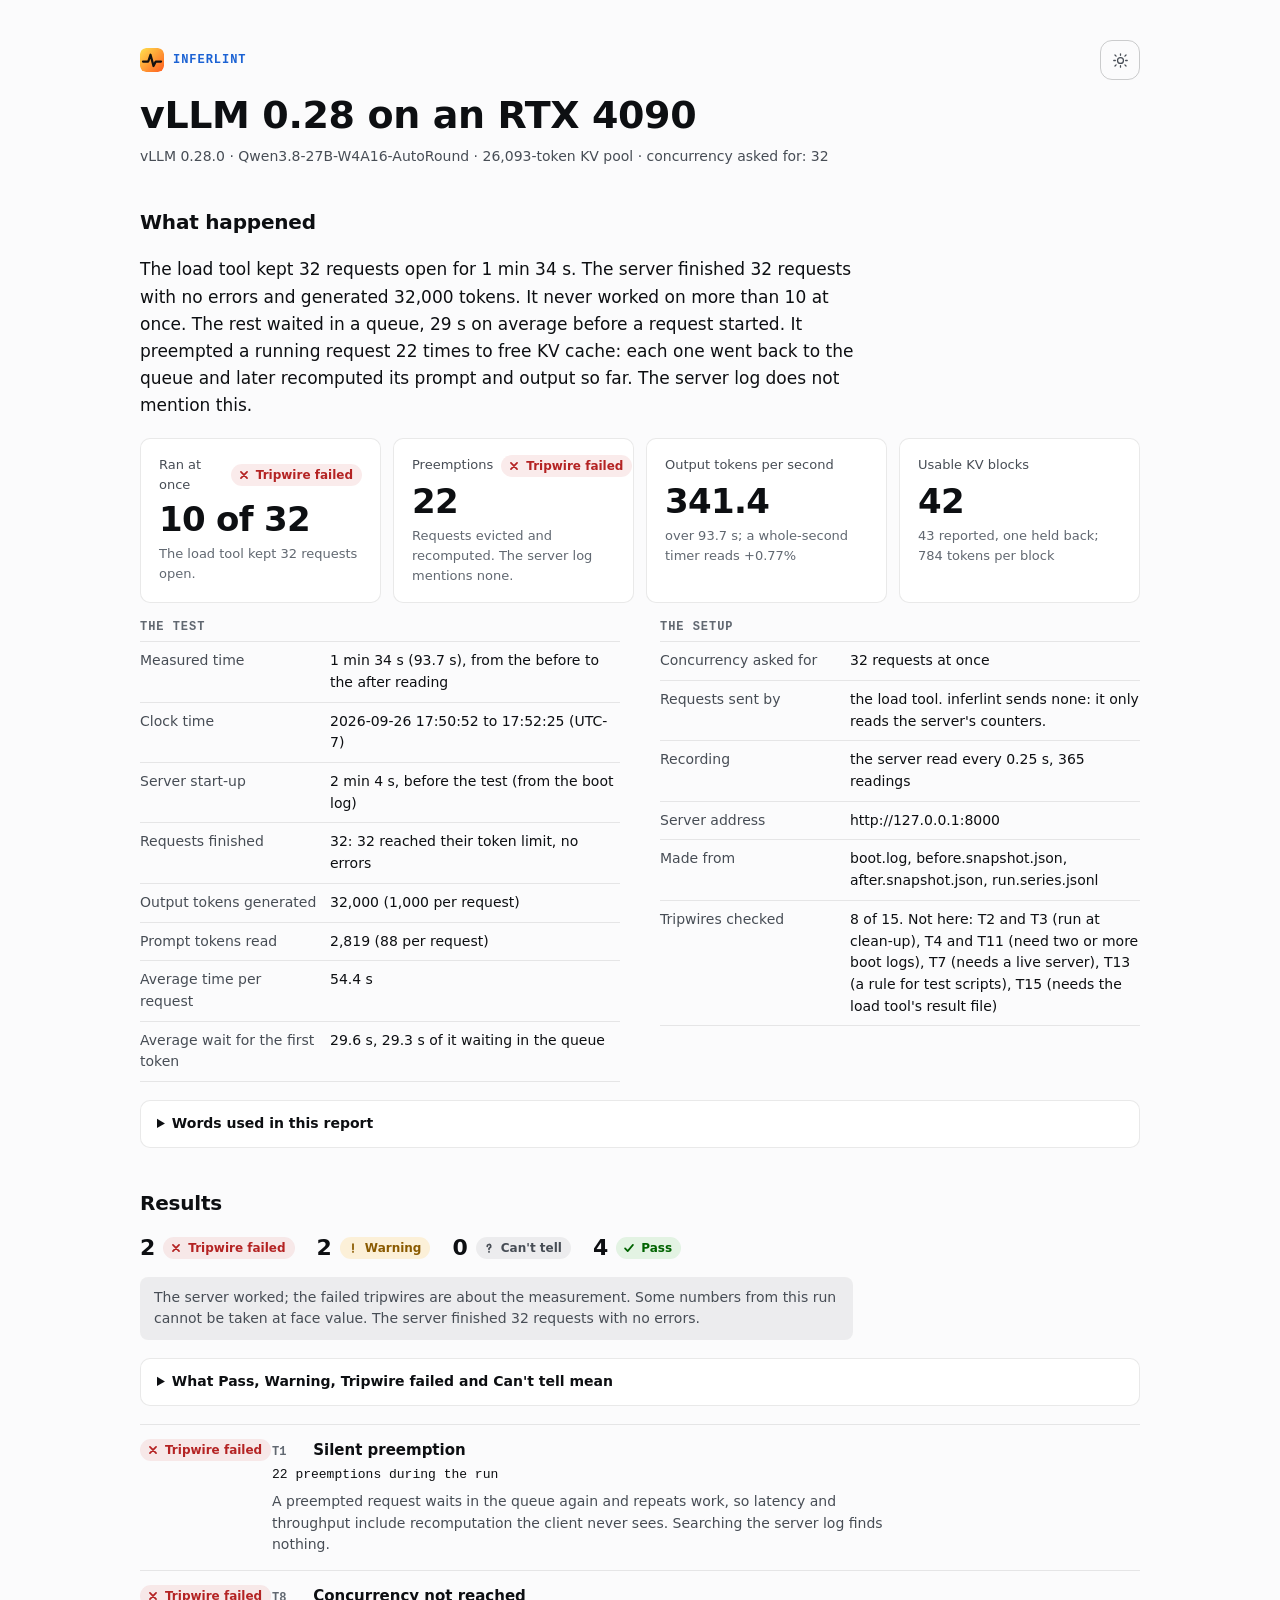
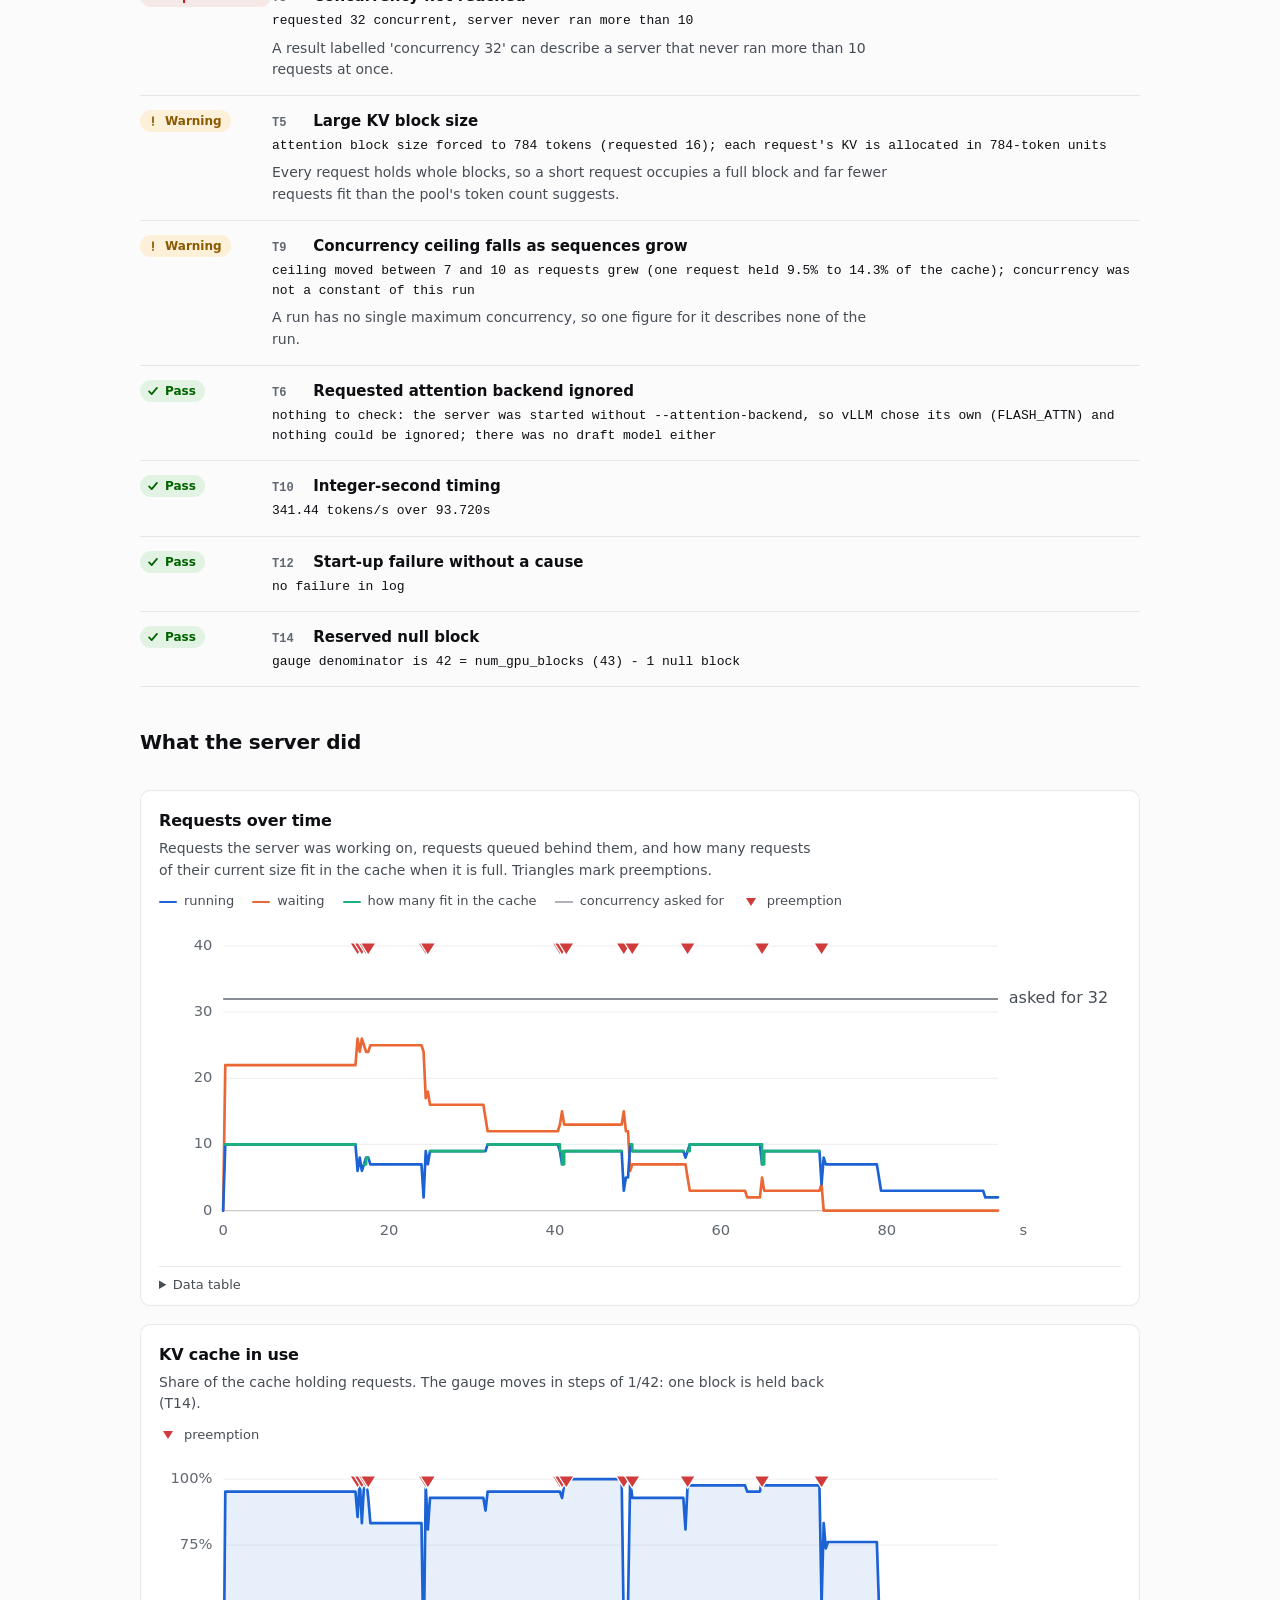
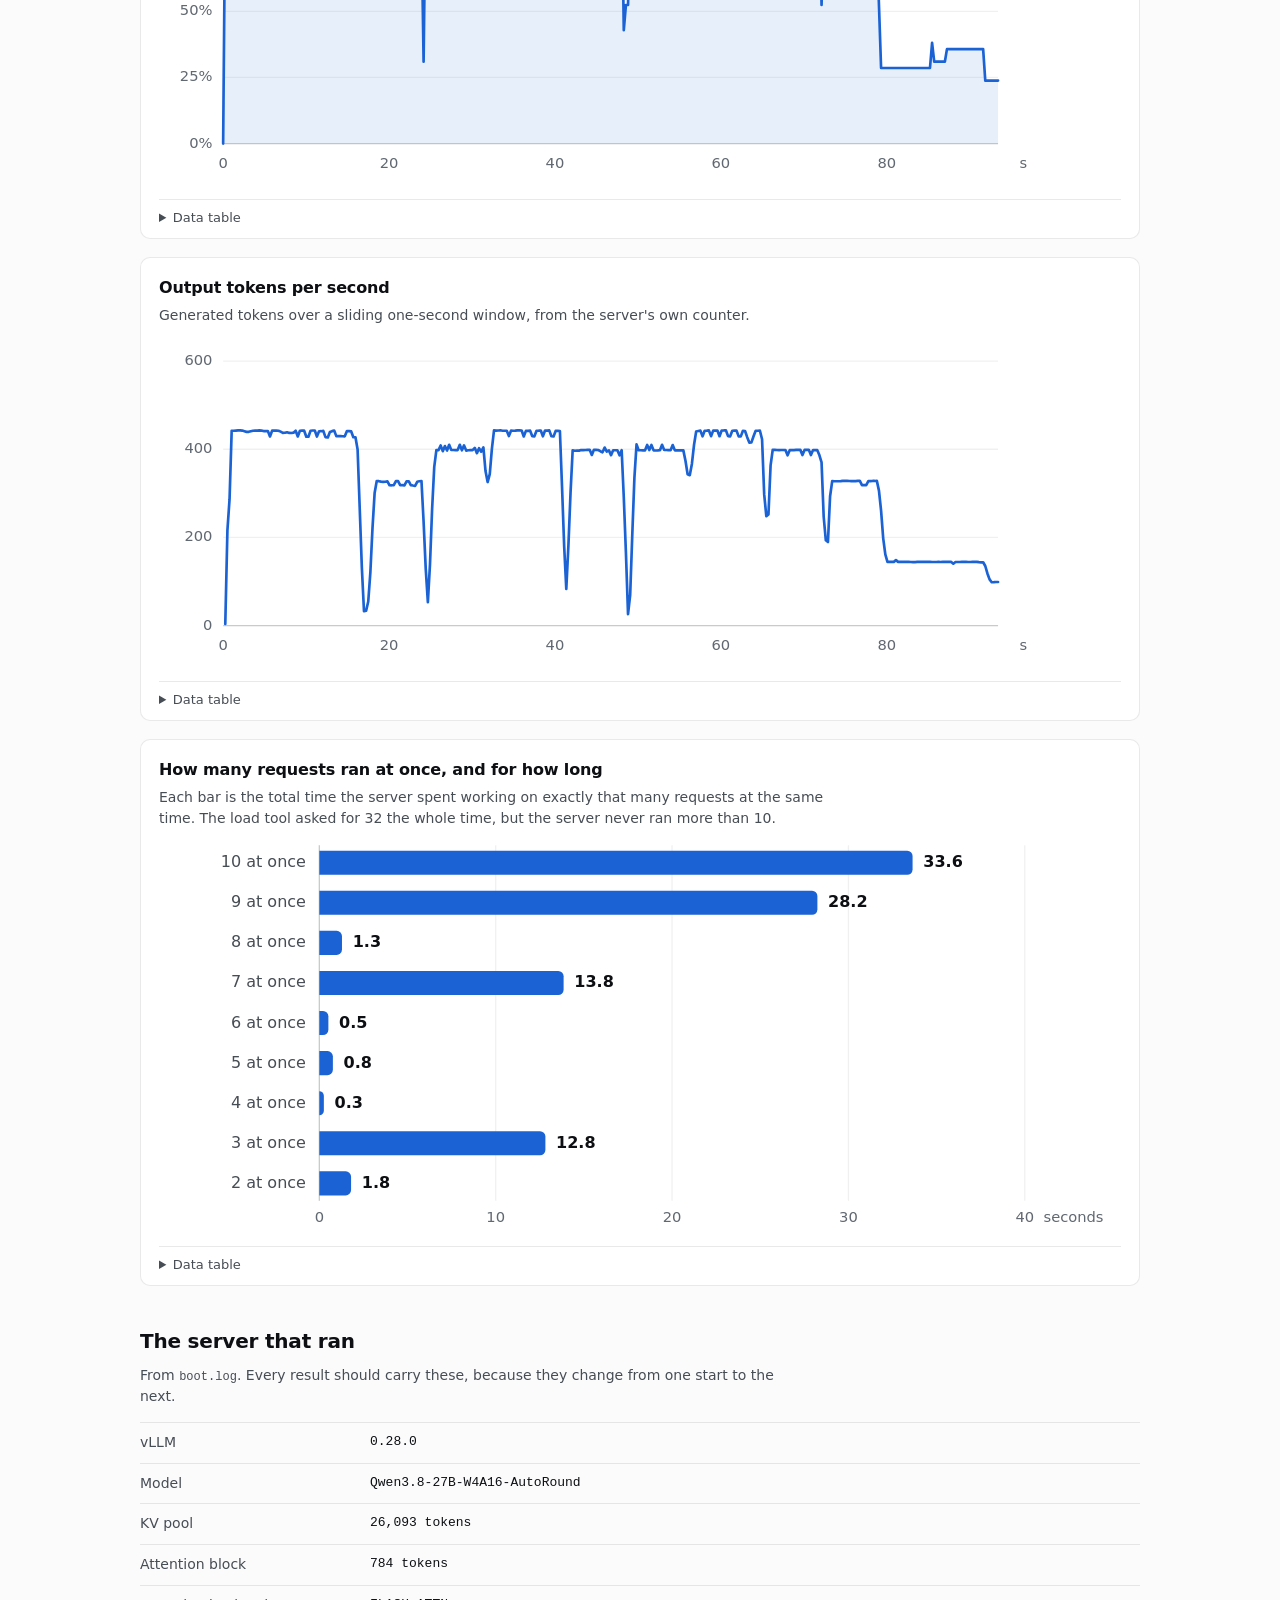
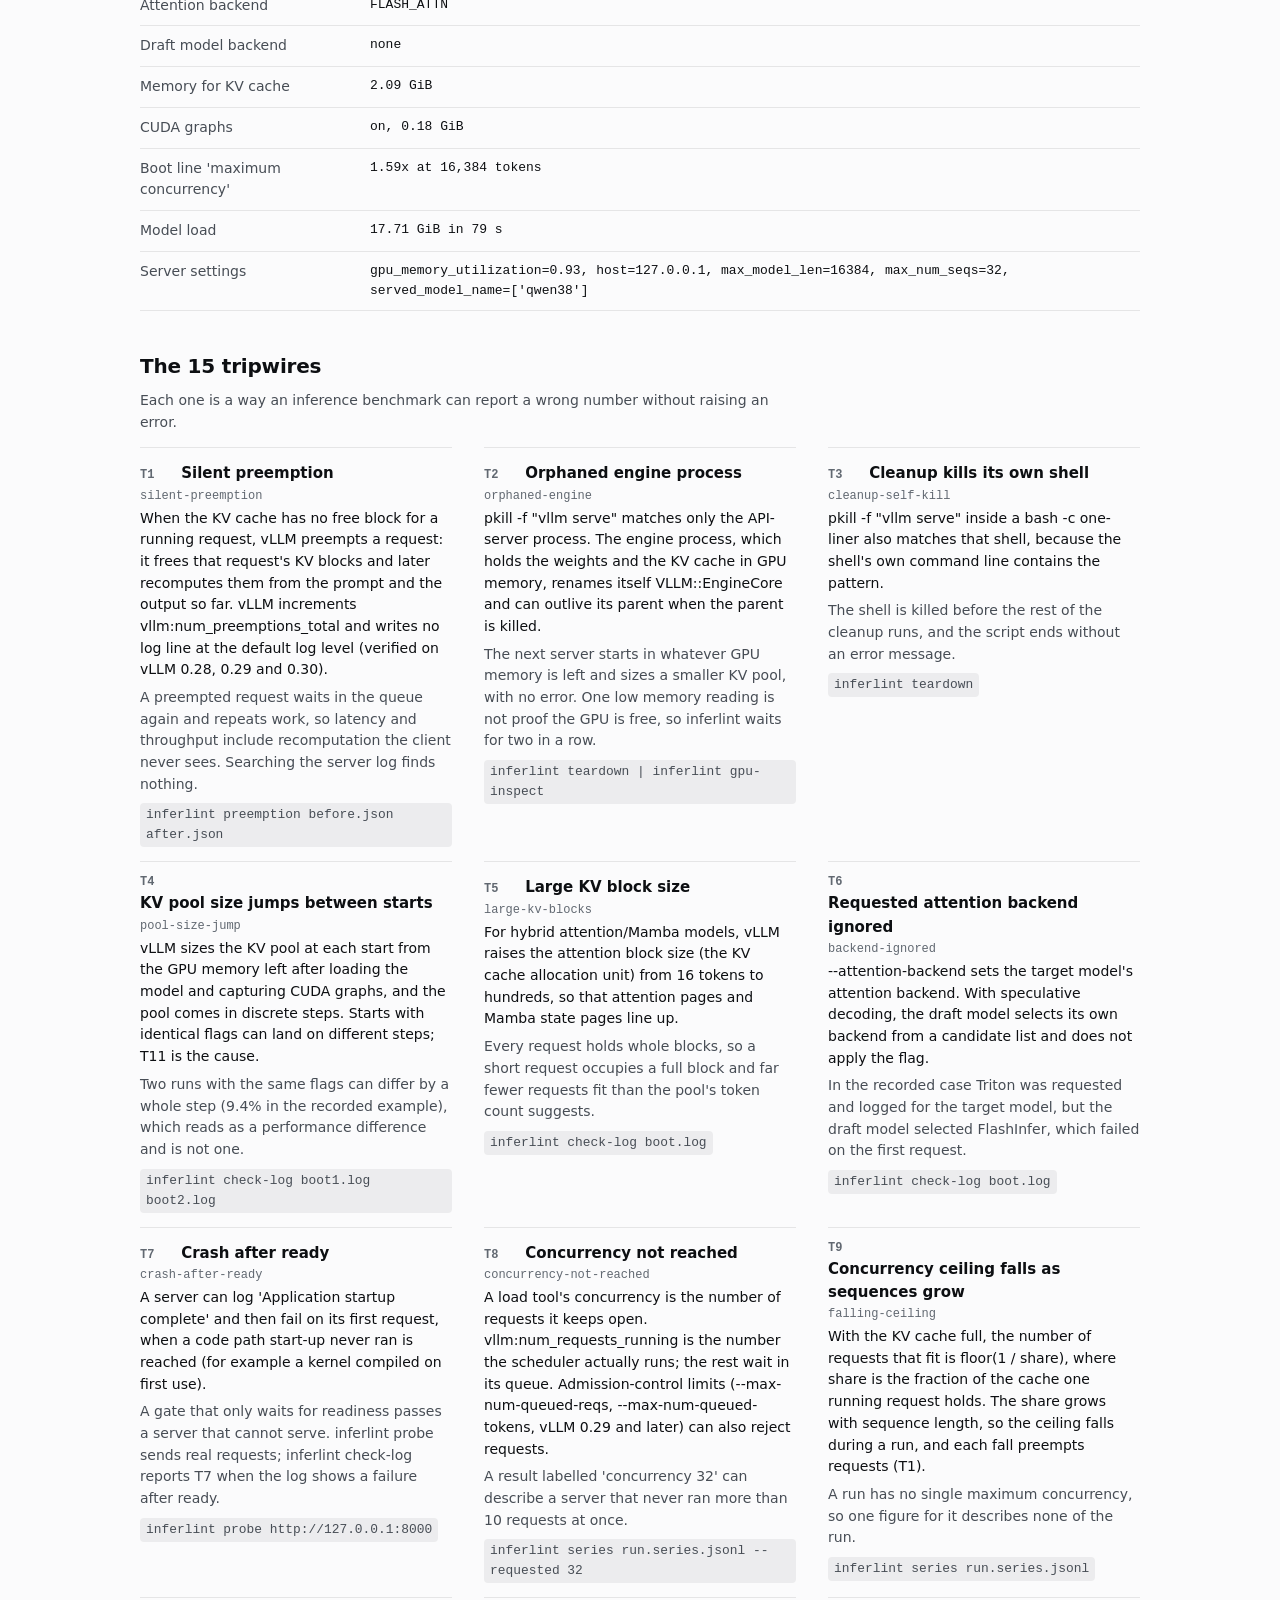
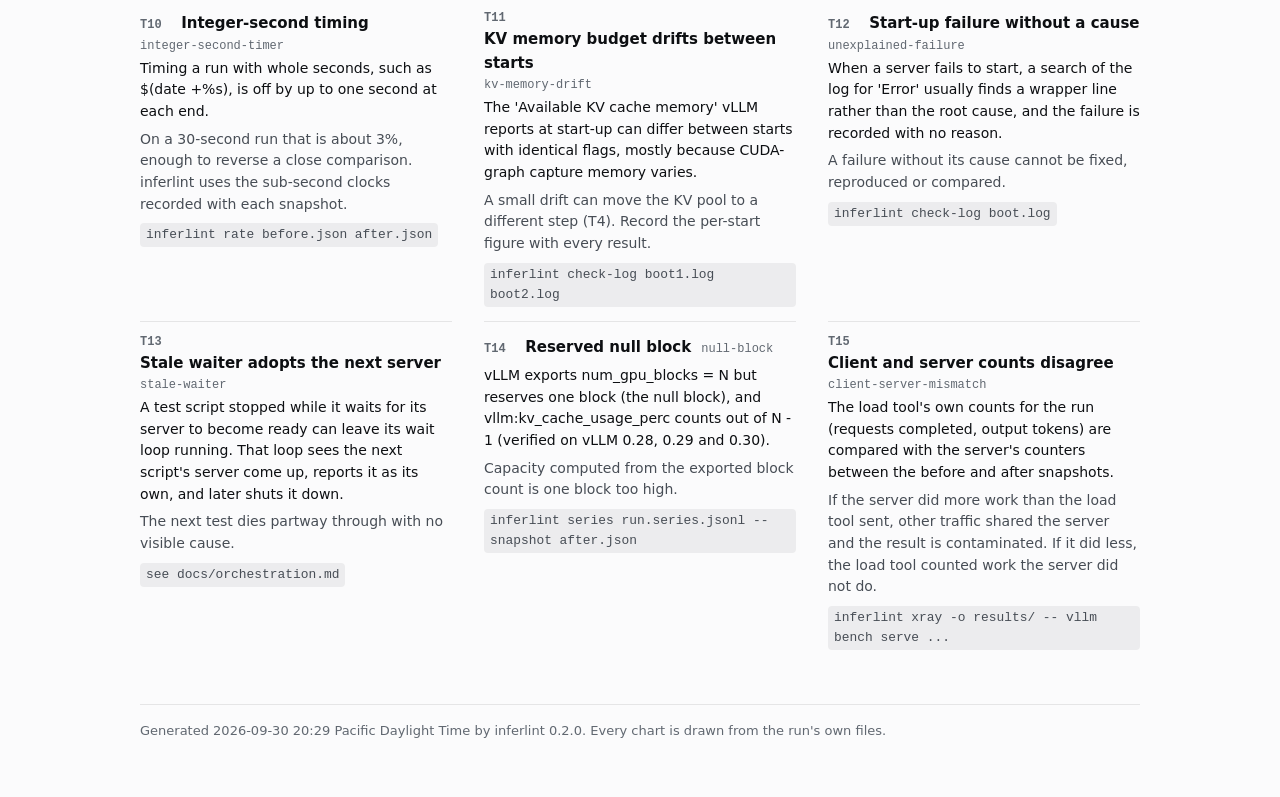
==== commit 85eab393: "Docs for 0.2.0: xray, tested versions, landing page - README: badges, the no-GPU path first, xray wi" ====
--- a/docs/example-report.html
+++ b/docs/example-report.html
@@ -8,8 +8,8 @@
   --good-ink:#006300;--warning-ink:#8a5a00;--critical-ink:#b42323;--unknown-ink:#474d55;
   --good-bg:rgba(12,163,12,.10);--warning-bg:rgba(250,178,25,.16);
   --critical-bg:rgba(208,59,59,.10);--unknown-bg:rgba(13,15,18,.06);
-  --sans:'Inter',-apple-system,BlinkMacSystemFont,'Segoe UI',Roboto,system-ui,sans-serif;
-  --display:'Space Grotesk','Inter',-apple-system,'Segoe UI',system-ui,sans-serif;
+  --sans:system-ui,-apple-system,BlinkMacSystemFont,'Segoe UI',Roboto,'Helvetica Neue',Arial,sans-serif;
+  --display:var(--sans);
   --mono:ui-monospace,SFMono-Regular,'SF Mono',Menlo,Consolas,monospace;
 }
 @media (prefers-color-scheme:dark){:root:not([data-theme="light"]){color-scheme:dark;
@@ -156,7 +156,8 @@
 .g-list{list-style:none;margin:0;padding:0;display:grid;grid-template-columns:repeat(auto-fit,minmax(300px,1fr));
   gap:0 32px}
 .g-list li{padding:14px 0;border-top:1px solid var(--hair)}
-.g-head{font-weight:600;display:flex;gap:10px;align-items:baseline}
+.g-head{font-weight:600;display:flex;flex-wrap:wrap;gap:4px 10px;align-items:baseline}
+.g-head .slug{font:500 12px/1 var(--mono);color:var(--muted)}
 .g-list p{margin:6px 0 0;font-size:14px;color:var(--ink);max-width:62ch}
 .g-list p.why{color:var(--ink-2)}
 .g-list code{display:inline-block;margin-top:8px;color:var(--ink-2);background:var(--unknown-bg);
@@ -179,7 +180,8 @@
   .icon-btn{width:38px;height:38px}
 }
 @media (prefers-reduced-motion:reduce){*{transition:none!important}}
-</style></head><body><div class="page"><header class="top"><div class="bar"><div class="brand"><svg class="logo" aria-hidden="true" xmlns="http://www.w3.org/2000/svg" viewBox="0 0 32 32"><defs><linearGradient id="inferlint-g" x1="0" y1="0" x2="1" y2="1"><stop offset="0" stop-color="#ffe14d"/><stop offset="1" stop-color="#ff5c1f"/></linearGradient></defs><rect width="32" height="32" rx="8" fill="url(#inferlint-g)"/><path d="M4 18h7l3-9 4 15 3-6h7" fill="none" stroke="#14110f" stroke-width="3" stroke-linecap="round" stroke-linejoin="round"/></svg>inferlint</div><button type="button" class="icon-btn" data-theme-toggle aria-label="Switch theme"><svg class="ico-moon" viewBox="0 0 24 24" aria-hidden="true"><path d="M20 14.5A8.5 8.5 0 0 1 9.5 4a8.5 8.5 0 1 0 10.5 10.5z"/></svg><svg class="ico-sun" viewBox="0 0 24 24" aria-hidden="true"><circle cx="12" cy="12" r="4.2"/><path d="M12 2.5v2.2M12 19.3v2.2M4.2 4.2l1.6 1.6M18.2 18.2l1.6 1.6M2.5 12h2.2M19.3 12h2.2M4.2 19.8l1.6-1.6M18.2 5.8l1.6-1.6"/></svg></button></div><h1>vLLM 0.28 on an RTX 4090</h1><p class="meta">vLLM 0.28.0 · Qwen3.8-27B-W4A16-AutoRound · 26,093-token KV pool · concurrency asked for: 32</p></header><section class="happened" aria-labelledby="h-happened"><h2 id="h-happened">What happened</h2><p class="lede">The load tool kept 32 requests open for 1 min 34 s. The server finished 32 requests with no errors and generated 32,000 tokens. It never worked on more than 10 at once. The rest waited in a queue, 29 s on average before a request started. It paused a running request to make room 22 times (preemption); each one waited, then rebuilt its notes before carrying on. Its log does not mention this.</p><section class="tiles" aria-label="Headline numbers"><div class="tile"><div class="tile-head"><span class="tile-label">Ran at once</span><span class="pill fail"><svg viewBox="0 0 16 16" aria-hidden="true"><path d="M4.5 4.5l7 7M11.5 4.5l-7 7"/></svg>Fail</span></div><div class="tile-value">10 of 32</div><div class="tile-sub">The load tool kept 32 requests open.</div></div><div class="tile"><div class="tile-head"><span class="tile-label">Preemptions</span><span class="pill fail"><svg viewBox="0 0 16 16" aria-hidden="true"><path d="M4.5 4.5l7 7M11.5 4.5l-7 7"/></svg>Fail</span></div><div class="tile-value">22</div><div class="tile-sub">Requests evicted and recomputed. The server log mentions none.</div></div><div class="tile"><div class="tile-head"><span class="tile-label">Output tokens per second</span></div><div class="tile-value">341.4</div><div class="tile-sub">over 93.7 s; a whole-second timer reads +0.77%</div></div><div class="tile"><div class="tile-head"><span class="tile-label">Usable KV blocks</span></div><div class="tile-value">42</div><div class="tile-sub">43 reported, one held back; 784 tokens per block</div></div></section><div class="facts"><div class="facts-group"><h3>The test</h3><dl><dt>Measured time</dt><dd>1 min 34 s (93.7 s), from the before to the after reading</dd><dt>Clock time</dt><dd>2026-09-26 17:50:52 to 17:52:25 (UTC-7)</dd><dt>Server start-up</dt><dd>2 min 4 s, before the test (from the boot log)</dd><dt>Requests finished</dt><dd>32: 32 reached their token limit, no errors</dd><dt>Output tokens generated</dt><dd>32,000 (1,000 per request)</dd><dt>Prompt tokens read</dt><dd>2,819 (88 per request)</dd><dt>Average time per request</dt><dd>54.4 s</dd><dt>Average wait for the first token</dt><dd>29.6 s, 29.3 s of it waiting in the queue</dd></dl></div><div class="facts-group"><h3>The setup</h3><dl><dt>Concurrency asked for</dt><dd>32 requests at once</dd><dt>Requests sent by</dt><dd>the load tool. inferlint sends none: it only reads the server&#x27;s counters.</dd><dt>Recording</dt><dd>the server read every 0.25 s, 365 readings</dd><dt>Server address</dt><dd>http://127.0.0.1:8000</dd><dt>Made from</dt><dd>boot.log, before.snapshot.json, after.snapshot.json, run.series.jsonl</dd><dt>Tripwires checked</dt><dd>8 of 14. Not here: T2 and T3 (run at clean-up), T4 and T11 (need two or more boot logs), T7 (needs a live server), T13 (a rule for test scripts)</dd></dl></div></div><details class="gloss" id="words"><summary>Words used in this report</summary><dl class="terms"><dt>Token</dt><dd>A piece of text the model reads or writes, about three-quarters of a word on average in English. Speed, memory and cost are all counted in tokens.</dd><dt>Prompt and output tokens</dt><dd>Prompt tokens are the text sent to the model. Output tokens are the text it writes back.</dd><dt>Request</dt><dd>One question sent to the server, and its answer.</dd><dt>Concurrency</dt><dd>How many requests are in progress at the same moment. &#x27;Asked for&#x27; is how many the load tool kept open. &#x27;Running&#x27; is how many the server was actually working on. The rest wait in a queue.</dd><dt>Waiting (queue)</dt><dd>Requests the server has received but not started, because there is no room for them in the KV cache yet.</dd><dt>KV cache</dt><dd>GPU memory where the model keeps its working notes for every request in progress, so it does not have to reread the whole text for each new token. A request&#x27;s notes grow as its answer gets longer.</dd><dt>KV pool</dt><dd>The size of the KV cache, in tokens, which vLLM sets aside when it starts. It is the GPU memory left after the model and its working buffers are loaded, so it can differ from one start to the next (T4, T11).</dd><dt>KV block</dt><dd>The pool is handed out in fixed-size blocks, like parking spaces. A request always takes whole blocks, so even a short one takes a full block. Most models use 16-token blocks. Models that mix attention and Mamba layers use blocks of hundreds of tokens (T5).</dd><dt>Reserved block</dt><dd>vLLM always keeps one block empty, so a pool of N blocks holds requests in N - 1 of them (T14).</dd><dt>Fit in cache (ceiling)</dt><dd>How many requests of their current size fit when the cache is full. As answers grow, each needs more blocks and fewer fit (T9).</dd><dt>Preemption</dt><dd>When the cache is full and a running request needs another block, vLLM pauses a request and throws its notes away. To continue, the request must re-read everything so far to rebuild them. It costs time but writes no error and no log line (T1).</dd><dt>Output tokens per second</dt><dd>Tokens generated per second by all requests together, from the server&#x27;s own counter.</dd><dt>Time to first token</dt><dd>Time from sending a request until the first token of the answer comes back. It includes the time spent waiting in the queue.</dd><dt>Boot log</dt><dd>The messages vLLM prints while it starts. They record the settings it actually chose, which can differ from the ones asked for.</dd><dt>Before and after readings</dt><dd>Copies of the server&#x27;s counters taken just before and just after the test. The difference between them is what happened during the test.</dd><dt>Recording</dt><dd>The server&#x27;s gauges, read several times a second during the test. The charts are drawn from it.</dd><dt>Attention backend</dt><dd>The code that does the model&#x27;s main calculation on the GPU. vLLM has several and picks one unless it is told which (T6).</dd><dt>CUDA graphs</dt><dd>A speed-up in which vLLM records the GPU&#x27;s steps once at start-up and replays them. It costs a little memory.</dd></dl></details></section><section class="results" aria-labelledby="h-results"><h2 id="h-results">Results</h2><ul class="verdict" aria-label="Check results"><li class="count fail"><span class="n">2</span><span class="pill fail"><svg viewBox="0 0 16 16" aria-hidden="true"><path d="M4.5 4.5l7 7M11.5 4.5l-7 7"/></svg>Fail</span></li><li class="count warn"><span class="n">2</span><span class="pill warn"><svg viewBox="0 0 16 16" aria-hidden="true"><path d="M8 3.5v6M8 12.2v.3"/></svg>Warning</span></li><li class="count unknown"><span class="n">0</span><span class="pill unknown"><svg viewBox="0 0 16 16" aria-hidden="true"><path d="M6 6a2 2 0 1 1 2.6 1.9c-.4.2-.6.5-.6 1v.6M8 12.2v.3"/></svg>Can't tell</span></li><li class="count pass"><span class="n">4</span><span class="pill pass"><svg viewBox="0 0 16 16" aria-hidden="true"><path d="M3.5 8.5l3 3 6-7"/></svg>Pass</span></li></ul><p class="status-note">A Fail means a tripwire caught its problem in this run, so some numbers from it cannot be taken at face value. It is about the measurement, not a crash. The server finished 32 requests with no errors.</p><details class="gloss"><summary>What Pass, Warning, Fail and Can't tell mean</summary><div class="tablewrap"><table class="meanings"><thead><tr><th scope="col">Result</th><th scope="col">What it means</th><th scope="col">What to do</th></tr></thead><tbody><tr><td><span class="pill fail"><svg viewBox="0 0 16 16" aria-hidden="true"><path d="M4.5 4.5l7 7M11.5 4.5l-7 7"/></svg>Fail</span></td><td>The tripwire found its problem in this run. A number the run reports, such as users served, speed or delay, is not what it seems. Only T7 and T12 are about the server crashing; every other Fail is about the measurement.</td><td>Read the finding. Fix the setup and run again, or report the number together with the finding.</td></tr><tr><td><span class="pill warn"><svg viewBox="0 0 16 16" aria-hidden="true"><path d="M8 3.5v6M8 12.2v.3"/></svg>Warning</span></td><td>Nothing is wrong on its own, but a setting or an effect changes how the numbers should be read.</td><td>Keep the warning with the results, so whoever compares them knows.</td></tr><tr><td><span class="pill unknown"><svg viewBox="0 0 16 16" aria-hidden="true"><path d="M6 6a2 2 0 1 1 2.6 1.9c-.4.2-.6.5-.6 1v.6M8 12.2v.3"/></svg>Can't tell</span></td><td>The check could not decide, because a counter or log line it needs was missing, for example from a vLLM version it does not know. It never counts as a pass.</td><td>Supply the missing file, or check the vLLM version.</td></tr><tr><td><span class="pill pass"><svg viewBox="0 0 16 16" aria-hidden="true"><path d="M3.5 8.5l3 3 6-7"/></svg>Pass</span></td><td>The tripwire looked for its problem in this run and did not find it.</td><td>Nothing. A pass covers this run only.</td></tr></tbody></table></div></details><ol class="findings"><li class="finding fail"><div class="f-status"><span class="pill fail"><svg viewBox="0 0 16 16" aria-hidden="true"><path d="M4.5 4.5l7 7M11.5 4.5l-7 7"/></svg>Fail</span></div><div class="f-body"><div class="f-title"><span class="tw">T1</span>Silent preemption</div><p class="msg">22 preemptions during the run</p><p class="what">Each paused request waits and then repeats work, so it finishes later than it should. Timing results include this hidden delay, and long requests suffer most. Searching the log for it finds nothing, even when it happened.</p></div></li><li class="finding fail"><div class="f-status"><span class="pill fail"><svg viewBox="0 0 16 16" aria-hidden="true"><path d="M4.5 4.5l7 7M11.5 4.5l-7 7"/></svg>Fail</span></div><div class="f-body"><div class="f-title"><span class="tw">T8</span>Fewer users than requested</div><p class="msg">requested 32 concurrent, server never ran more than 10</p><p class="what">A result labelled &#x27;32 users&#x27; can describe a 10-user server.</p></div></li><li class="finding warn"><div class="f-status"><span class="pill warn"><svg viewBox="0 0 16 16" aria-hidden="true"><path d="M8 3.5v6M8 12.2v.3"/></svg>Warning</span></div><div class="f-body"><div class="f-title"><span class="tw">T5</span>Large memory blocks</div><p class="msg">attention block size forced to 784 tokens (requested 16); each request&#x27;s KV is allocated in 784-token units</p><p class="what">A short request still occupies a whole block, so far fewer requests fit than the pool&#x27;s token count suggests.</p></div></li><li class="finding warn"><div class="f-status"><span class="pill warn"><svg viewBox="0 0 16 16" aria-hidden="true"><path d="M8 3.5v6M8 12.2v.3"/></svg>Warning</span></div><div class="f-body"><div class="f-title"><span class="tw">T9</span>Capacity shrinks as answers grow</div><p class="msg">ceiling moved between 7 and 10 as requests grew (one request held 9.5% to 14.3% of the cache); concurrency was not a constant of this run</p><p class="what">A run has no single &#x27;maximum concurrency&#x27;. It changes while the run is going, and every drop causes preemptions (T1).</p></div></li><li class="finding pass"><div class="f-status"><span class="pill pass"><svg viewBox="0 0 16 16" aria-hidden="true"><path d="M3.5 8.5l3 3 6-7"/></svg>Pass</span></div><div class="f-body"><div class="f-title"><span class="tw">T6</span>Requested backend ignored</div><p class="msg">nothing to check: the server was started without --attention-backend, so vLLM chose its own (FLASH_ATTN) and nothing could be ignored; there was no draft model either</p></div></li><li class="finding pass"><div class="f-status"><span class="pill pass"><svg viewBox="0 0 16 16" aria-hidden="true"><path d="M3.5 8.5l3 3 6-7"/></svg>Pass</span></div><div class="f-body"><div class="f-title"><span class="tw">T10</span>Whole-second timers</div><p class="msg">341.44 tokens/s over 93.720s</p></div></li><li class="finding pass"><div class="f-status"><span class="pill pass"><svg viewBox="0 0 16 16" aria-hidden="true"><path d="M3.5 8.5l3 3 6-7"/></svg>Pass</span></div><div class="f-body"><div class="f-title"><span class="tw">T12</span>Failures with no reason</div><p class="msg">no failure in log</p></div></li><li class="finding pass"><div class="f-status"><span class="pill pass"><svg viewBox="0 0 16 16" aria-hidden="true"><path d="M3.5 8.5l3 3 6-7"/></svg>Pass</span></div><div class="f-body"><div class="f-title"><span class="tw">T14</span>One block is reserved</div><p class="msg">gauge denominator is 42 = num_gpu_blocks (43) - 1 null block</p></div></li></ol></section><section class="charts"><h2>What the server did</h2><figure class="chart" id="fig-requests" data-chart><figcaption><h3>Requests over time</h3><p>Requests the server was working on, requests queued behind them, and how many requests of their current size fit in the cache when it is full. Triangles mark preemptions.</p></figcaption><ul class="legend"><li><svg viewBox="0 0 18 10" aria-hidden="true"><line class="mark s1" x1="1" x2="17" y1="5" y2="5"/></svg>running</li><li><svg viewBox="0 0 18 10" aria-hidden="true"><line class="mark s2" x1="1" x2="17" y1="5" y2="5"/></svg>waiting</li><li><svg viewBox="0 0 18 10" aria-hidden="true"><line class="mark s3" x1="1" x2="17" y1="5" y2="5"/></svg>how many fit in the cache</li><li><svg viewBox="0 0 18 10" aria-hidden="true"><line class="ref" x1="0" x2="18" y1="5" y2="5"/></svg>concurrency asked for</li><li><svg viewBox="0 0 12 10" aria-hidden="true"><path class="ev" d="M1 1H11L6 9Z"/></svg>preemption</li></ul><div class="plot"><svg viewBox="0 0 720 250" role="img" aria-label="Requests running and waiting over time" preserveAspectRatio="xMidYMid meet"><line class="axis" x1="48" x2="628" y1="216" y2="216"/><text class="tick" x="40" y="216" text-anchor="end" dominant-baseline="middle">0</text><line class="grid" x1="48" x2="628" y1="166.5" y2="166.5"/><text class="tick" x="40" y="166.5" text-anchor="end" dominant-baseline="middle">10</text><line class="grid" x1="48" x2="628" y1="117" y2="117"/><text class="tick" x="40" y="117" text-anchor="end" dominant-baseline="middle">20</text><line class="grid" x1="48" x2="628" y1="67.5" y2="67.5"/><text class="tick" x="40" y="67.5" text-anchor="end" dominant-baseline="middle">30</text><line class="grid" x1="48" x2="628" y1="18" y2="18"/><text class="tick" x="40" y="18" text-anchor="end" dominant-baseline="middle">40</text><text class="tick" x="48" y="234" text-anchor="middle">0</text><text class="tick" x="172.17" y="234" text-anchor="middle">20</text><text class="tick" x="296.33" y="234" text-anchor="middle">40</text><text class="tick" x="420.5" y="234" text-anchor="middle">60</text><text class="tick" x="544.67" y="234" text-anchor="middle">80</text><text class="tick unit" x="644" y="234">s</text><line class="ref" x1="48" x2="628" y1="57.6" y2="57.6"/><text class="lab" x="636" y="57.6" dominant-baseline="middle">asked for 32</text><path class="mark s2" d="M48 216L49.6 107.1L51.19 107.1L52.79 107.1L54.38 107.1L55.97 107.1L57.56 107.1L59.15 107.1L60.74 107.1L62.33 107.1L63.94 107.1L65.54 107.1L67.13 107.1L68.72 107.1L70.32 107.1L71.91 107.1L73.5 107.1L75.09 107.1L76.68 107.1L78.28 107.1L79.87 107.1L81.46 107.1L83.06 107.1L84.65 107.1L86.24 107.1L87.83 107.1L89.42 107.1L91.04 107.1L92.66 107.1L94.25 107.1L95.85 107.1L97.49 107.1L99.08 107.1L100.67 107.1L102.27 107.1L103.86 107.1L105.45 107.1L107.04 107.1L108.64 107.1L110.23 107.1L111.82 107.1L113.41 107.1L115 107.1L116.59 107.1L118.19 107.1L119.79 107.1L121.38 107.1L122.97 107.1L124.58 107.1L126.33 107.1L127.92 107.1L129.51 107.1L131.1 107.1L132.69 107.1L134.28 107.1L135.87 107.1L137.46 107.1L139.05 107.1L140.65 107.1L142.25 107.1L143.85 107.1L145.45 107.1L147.04 107.1L148.63 87.3L150.23 97.2L151.82 87.3L153.41 92.25L155.01 97.2L156.6 97.2L158.19 92.25L159.78 92.25L161.37 92.25L162.96 92.25L164.56 92.25L166.16 92.25L167.76 92.25L169.35 92.25L170.95 92.25L172.54 92.25L174.13 92.25L175.72 92.25L177.32 92.25L178.91 92.25L180.5 92.25L182.09 92.25L183.69 92.25L185.28 92.25L186.87 92.25L188.46 92.25L190.07 92.25L191.67 92.25L193.26 92.25L194.85 92.25L196.44 92.25L198.03 97.2L199.63 131.85L201.22 126.9L202.81 136.8L204.41 136.8L206 136.8L207.59 136.8L209.18 136.8L210.79 136.8L212.39 136.8L213.98 136.8L215.57 136.8L217.16 136.8L218.75 136.8L220.34 136.8L221.93 136.8L223.52 136.8L225.11 136.8L226.71 136.8L228.31 136.8L229.9 136.8L231.49 136.8L233.08 136.8L234.67 136.8L236.34 136.8L237.94 136.8L239.53 136.8L241.16 136.8L242.78 136.8L244.37 146.7L245.96 156.6L247.55 156.6L249.14 156.6L250.73 156.6L252.32 156.6L253.91 156.6L255.5 156.6L257.1 156.6L258.69 156.6L260.27 156.6L261.86 156.6L263.46 156.6L265.05 156.6L266.64 156.6L268.23 156.6L269.82 156.6L271.41 156.6L273 156.6L274.6 156.6L276.19 156.6L277.78 156.6L279.37 156.6L280.96 156.6L282.55 156.6L284.14 156.6L285.73 156.6L287.32 156.6L288.92 156.6L290.5 156.6L292.09 156.6L293.69 156.6L295.28 156.6L296.87 156.6L298.46 156.6L300.05 151.65L301.64 141.75L303.23 151.65L304.83 151.65L306.42 151.65L308.01 151.65L309.6 151.65L311.21 151.65L312.8 151.65L314.39 151.65L315.98 151.65L317.57 151.65L319.16 151.65L320.75 151.65L322.34 151.65L323.93 151.65L325.51 151.65L327.11 151.65L328.7 151.65L330.32 151.65L331.94 151.65L333.54 151.65L335.13 151.65L336.72 151.65L338.31 151.65L339.9 151.65L341.5 151.65L343.09 151.65L344.68 151.65L346.27 151.65L347.86 141.75L349.45 156.6L351.04 156.6L352.64 186.3L354.23 181.35L355.82 181.35L357.41 181.35L359 181.35L360.59 181.35L362.19 181.35L363.78 181.35L365.37 181.35L366.96 181.35L368.55 181.35L370.15 181.35L371.74 181.35L373.34 181.35L374.93 181.35L376.51 181.35L378.1 181.35L379.69 181.35L381.29 181.35L382.88 181.35L384.47 181.35L386.06 181.35L387.66 181.35L389.25 181.35L390.84 181.35L392.44 181.35L394.04 181.35L395.63 191.25L397.24 201.15L398.84 201.15L400.45 201.15L402.04 201.15L403.63 201.15L405.22 201.15L406.81 201.15L408.4 201.15L409.99 201.15L411.58 201.15L413.17 201.15L414.76 201.15L416.35 201.15L417.94 201.15L419.53 201.15L421.12 201.15L422.71 201.15L424.3 201.15L425.89 201.15L427.49 201.15L429.08 201.15L430.67 201.15L432.26 201.15L433.85 201.15L435.44 201.15L437.04 201.15L438.63 201.15L440.22 206.1L441.81 206.1L443.4 206.1L444.99 206.1L446.58 206.1L448.17 206.1L449.77 206.1L451.36 191.25L452.95 201.15L454.55 201.15L456.14 201.15L457.73 201.15L459.31 201.15L460.91 201.15L462.5 201.15L464.09 201.15L465.68 201.15L467.27 201.15L468.86 201.15L470.45 201.15L472.04 201.15L473.63 201.15L475.22 201.15L476.81 201.15L478.4 201.15L479.99 201.15L481.58 201.15L483.17 201.15L484.75 201.15L486.34 201.15L487.93 201.15L489.53 201.15L491.12 201.15L492.71 201.15L494.3 201.15L495.89 196.2L497.48 216L499.08 216L500.67 216L502.27 216L503.86 216L505.45 216L507.05 216L508.64 216L510.23 216L511.82 216L513.41 216L515 216L516.59 216L518.18 216L519.77 216L521.36 216L522.95 216L524.54 216L526.13 216L527.73 216L529.32 216L530.91 216L532.5 216L534.09 216L535.68 216L537.27 216L538.85 216L540.44 216L542.03 216L543.62 216L545.21 216L546.8 216L548.39 216L549.98 216L551.57 216L553.16 216L554.75 216L556.34 216L557.93 216L559.52 216L561.11 216L562.71 216L564.3 216L565.89 216L567.48 216L569.07 216L570.66 216L572.25 216L573.84 216L575.44 216L577.03 216L578.62 216L580.21 216L581.8 216L583.39 216L584.99 216L586.58 216L588.17 216L589.76 216L591.35 216L592.94 216L594.53 216L596.13 216L597.72 216L599.31 216L600.9 216L602.49 216L604.08 216L605.68 216L607.27 216L608.86 216L610.44 216L612.04 216L613.65 216L615.25 216L616.83 216L618.43 216L620.03 216L621.64 216L623.23 216L624.82 216L626.41 216L628 216"/><path class="mark s1" d="M48 216L49.6 166.5L51.19 166.5L52.79 166.5L54.38 166.5L55.97 166.5L57.56 166.5L59.15 166.5L60.74 166.5L62.33 166.5L63.94 166.5L65.54 166.5L67.13 166.5L68.72 166.5L70.32 166.5L71.91 166.5L73.5 166.5L75.09 166.5L76.68 166.5L78.28 166.5L79.87 166.5L81.46 166.5L83.06 166.5L84.65 166.5L86.24 166.5L87.83 166.5L89.42 166.5L91.04 166.5L92.66 166.5L94.25 166.5L95.85 166.5L97.49 166.5L99.08 166.5L100.67 166.5L102.27 166.5L103.86 166.5L105.45 166.5L107.04 166.5L108.64 166.5L110.23 166.5L111.82 166.5L113.41 166.5L115 166.5L116.59 166.5L118.19 166.5L119.79 166.5L121.38 166.5L122.97 166.5L124.58 166.5L126.33 166.5L127.92 166.5L129.51 166.5L131.1 166.5L132.69 166.5L134.28 166.5L135.87 166.5L137.46 166.5L139.05 166.5L140.65 166.5L142.25 166.5L143.85 166.5L145.45 166.5L147.04 166.5L148.63 186.3L150.23 176.4L151.82 186.3L153.41 181.35L155.01 176.4L156.6 176.4L158.19 181.35L159.78 181.35L161.37 181.35L162.96 181.35L164.56 181.35L166.16 181.35L167.76 181.35L169.35 181.35L170.95 181.35L172.54 181.35L174.13 181.35L175.72 181.35L177.32 181.35L178.91 181.35L180.5 181.35L182.09 181.35L183.69 181.35L185.28 181.35L186.87 181.35L188.46 181.35L190.07 181.35L191.67 181.35L193.26 181.35L194.85 181.35L196.44 181.35L198.03 206.1L199.63 171.45L201.22 181.35L202.81 171.45L204.41 171.45L206 171.45L207.59 171.45L209.18 171.45L210.79 171.45L212.39 171.45L213.98 171.45L215.57 171.45L217.16 171.45L218.75 171.45L220.34 171.45L221.93 171.45L223.52 171.45L225.11 171.45L226.71 171.45L228.31 171.45L229.9 171.45L231.49 171.45L233.08 171.45L234.67 171.45L236.34 171.45L237.94 171.45L239.53 171.45L241.16 171.45L242.78 171.45L244.37 171.45L245.96 166.5L247.55 166.5L249.14 166.5L250.73 166.5L252.32 166.5L253.91 166.5L255.5 166.5L257.1 166.5L258.69 166.5L260.27 166.5L261.86 166.5L263.46 166.5L265.05 166.5L266.64 166.5L268.23 166.5L269.82 166.5L271.41 166.5L273 166.5L274.6 166.5L276.19 166.5L277.78 166.5L279.37 166.5L280.96 166.5L282.55 166.5L284.14 166.5L285.73 166.5L287.32 166.5L288.92 166.5L290.5 166.5L292.09 166.5L293.69 166.5L295.28 166.5L296.87 166.5L298.46 166.5L300.05 171.45L301.64 181.35L303.23 171.45L304.83 171.45L306.42 171.45L308.01 171.45L309.6 171.45L311.21 171.45L312.8 171.45L314.39 171.45L315.98 171.45L317.57 171.45L319.16 171.45L320.75 171.45L322.34 171.45L323.93 171.45L325.51 171.45L327.11 171.45L328.7 171.45L330.32 171.45L331.94 171.45L333.54 171.45L335.13 171.45L336.72 171.45L338.31 171.45L339.9 171.45L341.5 171.45L343.09 171.45L344.68 171.45L346.27 171.45L347.86 201.15L349.45 191.25L351.04 191.25L352.64 166.5L354.23 171.45L355.82 171.45L357.41 171.45L359 171.45L360.59 171.45L362.19 171.45L363.78 171.45L365.37 171.45L366.96 171.45L368.55 171.45L370.15 171.45L371.74 171.45L373.34 171.45L374.93 171.45L376.51 171.45L378.1 171.45L379.69 171.45L381.29 171.45L382.88 171.45L384.47 171.45L386.06 171.45L387.66 171.45L389.25 171.45L390.84 171.45L392.44 171.45L394.04 176.4L395.63 171.45L397.24 166.5L398.84 166.5L400.45 166.5L402.04 166.5L403.63 166.5L405.22 166.5L406.81 166.5L408.4 166.5L409.99 166.5L411.58 166.5L413.17 166.5L414.76 166.5L416.35 166.5L417.94 166.5L419.53 166.5L421.12 166.5L422.71 166.5L424.3 166.5L425.89 166.5L427.49 166.5L429.08 166.5L430.67 166.5L432.26 166.5L433.85 166.5L435.44 166.5L437.04 166.5L438.63 166.5L440.22 166.5L441.81 166.5L443.4 166.5L444.99 166.5L446.58 166.5L448.17 166.5L449.77 166.5L451.36 181.35L452.95 171.45L454.55 171.45L456.14 171.45L457.73 171.45L459.31 171.45L460.91 171.45L462.5 171.45L464.09 171.45L465.68 171.45L467.27 171.45L468.86 171.45L470.45 171.45L472.04 171.45L473.63 171.45L475.22 171.45L476.81 171.45L478.4 171.45L479.99 171.45L481.58 171.45L483.17 171.45L484.75 171.45L486.34 171.45L487.93 171.45L489.53 171.45L491.12 171.45L492.71 171.45L494.3 171.45L495.89 196.2L497.48 176.4L499.08 181.35L500.67 181.35L502.27 181.35L503.86 181.35L505.45 181.35L507.05 181.35L508.64 181.35L510.23 181.35L511.82 181.35L513.41 181.35L515 181.35L516.59 181.35L518.18 181.35L519.77 181.35L521.36 181.35L522.95 181.35L524.54 181.35L526.13 181.35L527.73 181.35L529.32 181.35L530.91 181.35L532.5 181.35L534.09 181.35L535.68 181.35L537.27 181.35L538.85 191.25L540.44 201.15L542.03 201.15L543.62 201.15L545.21 201.15L546.8 201.15L548.39 201.15L549.98 201.15L551.57 201.15L553.16 201.15L554.75 201.15L556.34 201.15L557.93 201.15L559.52 201.15L561.11 201.15L562.71 201.15L564.3 201.15L565.89 201.15L567.48 201.15L569.07 201.15L570.66 201.15L572.25 201.15L573.84 201.15L575.44 201.15L577.03 201.15L578.62 201.15L580.21 201.15L581.8 201.15L583.39 201.15L584.99 201.15L586.58 201.15L588.17 201.15L589.76 201.15L591.35 201.15L592.94 201.15L594.53 201.15L596.13 201.15L597.72 201.15L599.31 201.15L600.9 201.15L602.49 201.15L604.08 201.15L605.68 201.15L607.27 201.15L608.86 201.15L610.44 201.15L612.04 201.15L613.65 201.15L615.25 201.15L616.83 201.15L618.43 206.1L620.03 206.1L621.64 206.1L623.23 206.1L624.82 206.1L626.41 206.1L628 206.1"/><path class="mark s3" d="M49.6 166.5H51.19V166.5H52.79V166.5H54.38V166.5H55.97V166.5H57.56V166.5H59.15V166.5H60.74V166.5H62.33V166.5H63.94V166.5H65.54V166.5H67.13V166.5H68.72V166.5H70.32V166.5H71.91V166.5H73.5V166.5H75.09V166.5H76.68V166.5H78.28V166.5H79.87V166.5H81.46V166.5H83.06V166.5H84.65V166.5H86.24V166.5H87.83V166.5H89.42V166.5H91.04V166.5H92.66V166.5H94.25V166.5H95.85V166.5H97.49V166.5H99.08V166.5H100.67V166.5H102.27V166.5H103.86V166.5H105.45V166.5H107.04V166.5H108.64V166.5H110.23V166.5H111.82V166.5H113.41V166.5H115V166.5H116.59V166.5H118.19V166.5H119.79V166.5H121.38V166.5H122.97V166.5H124.58V166.5H126.33V166.5H127.92V166.5H129.51V166.5H131.1V166.5H132.69V166.5H134.28V166.5H135.87V166.5H137.46V166.5H139.05V166.5H140.65V166.5H142.25V166.5H143.85V166.5H145.45V166.5H147.04V166.5M150.23 176.4M153.41 181.35H155.01V176.4H156.6V176.4M199.63 171.45M202.81 171.45H204.41V171.45H206V171.45H207.59V171.45H209.18V171.45H210.79V171.45H212.39V171.45H213.98V171.45H215.57V171.45H217.16V171.45H218.75V171.45H220.34V171.45H221.93V171.45H223.52V171.45H225.11V171.45H226.71V171.45H228.31V171.45H229.9V171.45H231.49V171.45H233.08V171.45H234.67V171.45H236.34V171.45H237.94V171.45H239.53V171.45H241.16V171.45H242.78V171.45M245.96 166.5H247.55V166.5H249.14V166.5H250.73V166.5H252.32V166.5H253.91V166.5H255.5V166.5H257.1V166.5H258.69V166.5H260.27V166.5H261.86V166.5H263.46V166.5H265.05V166.5H266.64V166.5H268.23V166.5H269.82V166.5H271.41V166.5H273V166.5H274.6V166.5H276.19V166.5H277.78V166.5H279.37V166.5H280.96V166.5H282.55V166.5H284.14V166.5H285.73V166.5H287.32V166.5H288.92V166.5H290.5V166.5H292.09V166.5H293.69V166.5H295.28V166.5H296.87V166.5H298.46V166.5H300.05V171.45H301.64V181.35H303.23V171.45H304.83V171.45H306.42V171.45H308.01V171.45H309.6V171.45H311.21V171.45H312.8V171.45H314.39V171.45H315.98V171.45H317.57V171.45H319.16V171.45H320.75V171.45H322.34V171.45H323.93V171.45H325.51V171.45H327.11V171.45H328.7V171.45H330.32V171.45H331.94V171.45H333.54V171.45H335.13V171.45H336.72V171.45H338.31V171.45H339.9V171.45H341.5V171.45H343.09V171.45H344.68V171.45H346.27V171.45M352.64 166.5H354.23V171.45H355.82V171.45H357.41V171.45H359V171.45H360.59V171.45H362.19V171.45H363.78V171.45H365.37V171.45H366.96V171.45H368.55V171.45H370.15V171.45H371.74V171.45H373.34V171.45H374.93V171.45H376.51V171.45H378.1V171.45H379.69V171.45H381.29V171.45H382.88V171.45H384.47V171.45H386.06V171.45H387.66V171.45H389.25V171.45H390.84V171.45H392.44V171.45M395.63 171.45H397.24V166.5H398.84V166.5H400.45V166.5H402.04V166.5H403.63V166.5H405.22V166.5H406.81V166.5H408.4V166.5H409.99V166.5H411.58V166.5H413.17V166.5H414.76V166.5H416.35V166.5H417.94V166.5H419.53V166.5H421.12V166.5H422.71V166.5H424.3V166.5H425.89V166.5H427.49V166.5H429.08V166.5H430.67V166.5H432.26V166.5H433.85V166.5H435.44V166.5H437.04V166.5H438.63V166.5H440.22V166.5H441.81V166.5H443.4V166.5H444.99V166.5H446.58V166.5H448.17V166.5H449.77V166.5H451.36V181.35H452.95V171.45H454.55V171.45H456.14V171.45H457.73V171.45H459.31V171.45H460.91V171.45H462.5V171.45H464.09V171.45H465.68V171.45H467.27V171.45H468.86V171.45H470.45V171.45H472.04V171.45H473.63V171.45H475.22V171.45H476.81V171.45H478.4V171.45H479.99V171.45H481.58V171.45H483.17V171.45H484.75V171.45H486.34V171.45H487.93V171.45H489.53V171.45H491.12V171.45H492.71V171.45H494.3V171.45"/><path class="ev" d="M143.63 16H153.63L148.63 24Z"><title>4 preemptions at 16.2 s</title></path><path class="ev" d="M146.82 16H156.82L151.82 24Z"><title>1 preemption at 16.7 s</title></path><path class="ev" d="M150.01 16H160.01L155.01 24Z"><title>1 preemption at 17.2 s</title></path><path class="ev" d="M151.6 16H161.6L156.6 24Z"><title>1 preemption at 17.5 s</title></path><path class="ev" d="M194.63 16H204.63L199.63 24Z"><title>1 preemption at 24.4 s</title></path><path class="ev" d="M196.22 16H206.22L201.22 24Z"><title>1 preemption at 24.7 s</title></path><path class="ev" d="M295.05 16H305.05L300.05 24Z"><title>1 preemption at 40.6 s</title></path><path class="ev" d="M296.64 16H306.64L301.64 24Z"><title>3 preemptions at 40.9 s</title></path><path class="ev" d="M299.83 16H309.83L304.83 24Z"><title>1 preemption at 41.4 s</title></path><path class="ev" d="M342.86 16H352.86L347.86 24Z"><title>2 preemptions at 48.3 s</title></path><path class="ev" d="M349.23 16H359.23L354.23 24Z"><title>1 preemption at 49.3 s</title></path><path class="ev" d="M390.63 16H400.63L395.63 24Z"><title>1 preemption at 56.0 s</title></path><path class="ev" d="M446.36 16H456.36L451.36 24Z"><title>3 preemptions at 65.0 s</title></path><path class="ev" d="M490.89 16H500.89L495.89 24Z"><title>1 preemption at 72.1 s</title></path><line class="cross" x1="0" x2="0" y1="18" y2="216" visibility="hidden"/><rect class="hit" x="48" y="18" width="580" height="198" tabindex="0" aria-label="Requests running and waiting over time. Use the arrow keys to read values."/></svg><script type="application/json" class="chart-data">{"w":720,"x0":0.0,"x1":93.423124367,"px0":48,"px1":628,"x":[0.0,0.257,0.514,0.771,1.027,1.284,1.54,1.796,2.052,2.308,2.567,2.826,3.082,3.338,3.595,3.851,4.107,4.363,4.62,4.877,5.134,5.39,5.647,5.903,6.159,6.416,6.672,6.932,7.193,7.45,7.708,7.972,8.228,8.484,8.741,8.998,9.254,9.51,9.767,10.024,10.28,10.536,10.793,11.049,11.306,11.564,11.82,12.076,12.336,12.617,12.873,13.129,13.385,13.641,13.897,14.154,14.41,14.666,14.924,15.181,15.438,15.697,15.953,16.21,16.466,16.723,16.979,17.236,17.493,17.749,18.005,18.261,18.518,18.775,19.033,19.291,19.547,19.804,20.06,20.317,20.573,20.829,21.086,21.342,21.599,21.856,22.113,22.368,22.625,22.884,23.142,23.398,23.654,23.91,24.167,24.424,24.68,24.936,25.193,25.449,25.706,25.962,26.221,26.479,26.735,26.991,27.247,27.503,27.76,28.016,28.272,28.528,28.786,29.043,29.299,29.555,29.812,30.068,30.337,30.594,30.851,31.112,31.374,31.63,31.886,32.142,32.398,32.655,32.911,33.167,33.422,33.68,33.936,34.192,34.448,34.705,34.961,35.217,35.473,35.729,35.986,36.242,36.499,36.755,37.011,37.267,37.524,37.781,38.037,38.293,38.549,38.805,39.061,39.317,39.574,39.831,40.087,40.343,40.599,40.855,41.112,41.368,41.625,41.881,42.138,42.397,42.652,42.909,43.165,43.421,43.677,43.933,44.189,44.445,44.701,44.957,45.213,45.474,45.735,45.993,46.249,46.505,46.761,47.018,47.275,47.531,47.787,48.044,48.3,48.556,48.813,49.069,49.325,49.581,49.838,50.094,50.351,50.608,50.864,51.12,51.376,51.633,51.89,52.147,52.403,52.659,52.915,53.171,53.428,53.684,53.941,54.197,54.454,54.71,54.967,55.223,55.48,55.738,55.995,56.254,56.512,56.77,57.026,57.283,57.539,57.795,58.052,58.308,58.563,58.82,59.076,59.333,59.588,59.845,60.101,60.357,60.612,60.869,61.125,61.382,61.638,61.894,62.15,62.407,62.664,62.921,63.177,63.432,63.688,63.945,64.202,64.458,64.714,64.971,65.227,65.484,65.741,65.996,66.252,66.509,66.765,67.021,67.277,67.533,67.789,68.046,68.302,68.558,68.814,69.07,69.326,69.582,69.838,70.094,70.35,70.606,70.862,71.118,71.375,71.631,71.888,72.144,72.4,72.658,72.914,73.171,73.427,73.684,73.941,74.197,74.453,74.709,74.965,75.221,75.478,75.734,75.99,76.247,76.503,76.759,77.015,77.271,77.528,77.784,78.04,78.296,78.552,78.808,79.064,79.32,79.576,79.832,80.088,80.344,80.6,80.856,81.113,81.368,81.624,81.88,82.136,82.392,82.649,82.906,83.163,83.419,83.675,83.931,84.188,84.444,84.7,84.957,85.213,85.469,85.726,85.982,86.238,86.495,86.751,87.007,87.264,87.52,87.776,88.033,88.289,88.545,88.802,89.058,89.314,89.57,89.827,90.083,90.339,90.595,90.852,91.111,91.369,91.625,91.881,92.139,92.398,92.654,92.911,93.167,93.423],"xUnit":"s","yUnit":"requests","series":[{"label":"waiting","cls":"s2","ys":[0.0,22.0,22.0,22.0,22.0,22.0,22.0,22.0,22.0,22.0,22.0,22.0,22.0,22.0,22.0,22.0,22.0,22.0,22.0,22.0,22.0,22.0,22.0,22.0,22.0,22.0,22.0,22.0,22.0,22.0,22.0,22.0,22.0,22.0,22.0,22.0,22.0,22.0,22.0,22.0,22.0,22.0,22.0,22.0,22.0,22.0,22.0,22.0,22.0,22.0,22.0,22.0,22.0,22.0,22.0,22.0,22.0,22.0,22.0,22.0,22.0,22.0,22.0,26.0,24.0,26.0,25.0,24.0,24.0,25.0,25.0,25.0,25.0,25.0,25.0,25.0,25.0,25.0,25.0,25.0,25.0,25.0,25.0,25.0,25.0,25.0,25.0,25.0,25.0,25.0,25.0,25.0,25.0,25.0,24.0,17.0,18.0,16.0,16.0,16.0,16.0,16.0,16.0,16.0,16.0,16.0,16.0,16.0,16.0,16.0,16.0,16.0,16.0,16.0,16.0,16.0,16.0,16.0,16.0,16.0,16.0,16.0,16.0,14.0,12.0,12.0,12.0,12.0,12.0,12.0,12.0,12.0,12.0,12.0,12.0,12.0,12.0,12.0,12.0,12.0,12.0,12.0,12.0,12.0,12.0,12.0,12.0,12.0,12.0,12.0,12.0,12.0,12.0,12.0,12.0,12.0,12.0,12.0,13.0,15.0,13.0,13.0,13.0,13.0,13.0,13.0,13.0,13.0,13.0,13.0,13.0,13.0,13.0,13.0,13.0,13.0,13.0,13.0,13.0,13.0,13.0,13.0,13.0,13.0,13.0,13.0,13.0,13.0,15.0,12.0,12.0,6.0,7.0,7.0,7.0,7.0,7.0,7.0,7.0,7.0,7.0,7.0,7.0,7.0,7.0,7.0,7.0,7.0,7.0,7.0,7.0,7.0,7.0,7.0,7.0,7.0,7.0,7.0,5.0,3.0,3.0,3.0,3.0,3.0,3.0,3.0,3.0,3.0,3.0,3.0,3.0,3.0,3.0,3.0,3.0,3.0,3.0,3.0,3.0,3.0,3.0,3.0,3.0,3.0,3.0,3.0,2.0,2.0,2.0,2.0,2.0,2.0,2.0,5.0,3.0,3.0,3.0,3.0,3.0,3.0,3.0,3.0,3.0,3.0,3.0,3.0,3.0,3.0,3.0,3.0,3.0,3.0,3.0,3.0,3.0,3.0,3.0,3.0,3.0,3.0,3.0,4.0,0.0,0.0,0.0,0.0,0.0,0.0,0.0,0.0,0.0,0.0,0.0,0.0,0.0,0.0,0.0,0.0,0.0,0.0,0.0,0.0,0.0,0.0,0.0,0.0,0.0,0.0,0.0,0.0,0.0,0.0,0.0,0.0,0.0,0.0,0.0,0.0,0.0,0.0,0.0,0.0,0.0,0.0,0.0,0.0,0.0,0.0,0.0,0.0,0.0,0.0,0.0,0.0,0.0,0.0,0.0,0.0,0.0,0.0,0.0,0.0,0.0,0.0,0.0,0.0,0.0,0.0,0.0,0.0,0.0,0.0,0.0,0.0,0.0,0.0,0.0,0.0,0.0,0.0,0.0,0.0,0.0,0.0,0.0]},{"label":"running","cls":"s1","ys":[0.0,10.0,10.0,10.0,10.0,10.0,10.0,10.0,10.0,10.0,10.0,10.0,10.0,10.0,10.0,10.0,10.0,10.0,10.0,10.0,10.0,10.0,10.0,10.0,10.0,10.0,10.0,10.0,10.0,10.0,10.0,10.0,10.0,10.0,10.0,10.0,10.0,10.0,10.0,10.0,10.0,10.0,10.0,10.0,10.0,10.0,10.0,10.0,10.0,10.0,10.0,10.0,10.0,10.0,10.0,10.0,10.0,10.0,10.0,10.0,10.0,10.0,10.0,6.0,8.0,6.0,7.0,8.0,8.0,7.0,7.0,7.0,7.0,7.0,7.0,7.0,7.0,7.0,7.0,7.0,7.0,7.0,7.0,7.0,7.0,7.0,7.0,7.0,7.0,7.0,7.0,7.0,7.0,7.0,2.0,9.0,7.0,9.0,9.0,9.0,9.0,9.0,9.0,9.0,9.0,9.0,9.0,9.0,9.0,9.0,9.0,9.0,9.0,9.0,9.0,9.0,9.0,9.0,9.0,9.0,9.0,9.0,9.0,9.0,10.0,10.0,10.0,10.0,10.0,10.0,10.0,10.0,10.0,10.0,10.0,10.0,10.0,10.0,10.0,10.0,10.0,10.0,10.0,10.0,10.0,10.0,10.0,10.0,10.0,10.0,10.0,10.0,10.0,10.0,10.0,10.0,10.0,10.0,9.0,7.0,9.0,9.0,9.0,9.0,9.0,9.0,9.0,9.0,9.0,9.0,9.0,9.0,9.0,9.0,9.0,9.0,9.0,9.0,9.0,9.0,9.0,9.0,9.0,9.0,9.0,9.0,9.0,9.0,3.0,5.0,5.0,10.0,9.0,9.0,9.0,9.0,9.0,9.0,9.0,9.0,9.0,9.0,9.0,9.0,9.0,9.0,9.0,9.0,9.0,9.0,9.0,9.0,9.0,9.0,9.0,9.0,9.0,8.0,9.0,10.0,10.0,10.0,10.0,10.0,10.0,10.0,10.0,10.0,10.0,10.0,10.0,10.0,10.0,10.0,10.0,10.0,10.0,10.0,10.0,10.0,10.0,10.0,10.0,10.0,10.0,10.0,10.0,10.0,10.0,10.0,10.0,10.0,10.0,7.0,9.0,9.0,9.0,9.0,9.0,9.0,9.0,9.0,9.0,9.0,9.0,9.0,9.0,9.0,9.0,9.0,9.0,9.0,9.0,9.0,9.0,9.0,9.0,9.0,9.0,9.0,9.0,4.0,8.0,7.0,7.0,7.0,7.0,7.0,7.0,7.0,7.0,7.0,7.0,7.0,7.0,7.0,7.0,7.0,7.0,7.0,7.0,7.0,7.0,7.0,7.0,7.0,7.0,7.0,5.0,3.0,3.0,3.0,3.0,3.0,3.0,3.0,3.0,3.0,3.0,3.0,3.0,3.0,3.0,3.0,3.0,3.0,3.0,3.0,3.0,3.0,3.0,3.0,3.0,3.0,3.0,3.0,3.0,3.0,3.0,3.0,3.0,3.0,3.0,3.0,3.0,3.0,3.0,3.0,3.0,3.0,3.0,3.0,3.0,3.0,3.0,3.0,3.0,3.0,2.0,2.0,2.0,2.0,2.0,2.0,2.0]},{"label":"fit in cache","cls":"s3","ys":[null,10.0,10.0,10.0,10.0,10.0,10.0,10.0,10.0,10.0,10.0,10.0,10.0,10.0,10.0,10.0,10.0,10.0,10.0,10.0,10.0,10.0,10.0,10.0,10.0,10.0,10.0,10.0,10.0,10.0,10.0,10.0,10.0,10.0,10.0,10.0,10.0,10.0,10.0,10.0,10.0,10.0,10.0,10.0,10.0,10.0,10.0,10.0,10.0,10.0,10.0,10.0,10.0,10.0,10.0,10.0,10.0,10.0,10.0,10.0,10.0,10.0,10.0,null,8.0,null,7.0,8.0,8.0,null,null,null,null,null,null,null,null,null,null,null,null,null,null,null,null,null,null,null,null,null,null,null,null,null,null,9.0,null,9.0,9.0,9.0,9.0,9.0,9.0,9.0,9.0,9.0,9.0,9.0,9.0,9.0,9.0,9.0,9.0,9.0,9.0,9.0,9.0,9.0,9.0,9.0,9.0,9.0,9.0,null,10.0,10.0,10.0,10.0,10.0,10.0,10.0,10.0,10.0,10.0,10.0,10.0,10.0,10.0,10.0,10.0,10.0,10.0,10.0,10.0,10.0,10.0,10.0,10.0,10.0,10.0,10.0,10.0,10.0,10.0,10.0,10.0,10.0,10.0,9.0,7.0,9.0,9.0,9.0,9.0,9.0,9.0,9.0,9.0,9.0,9.0,9.0,9.0,9.0,9.0,9.0,9.0,9.0,9.0,9.0,9.0,9.0,9.0,9.0,9.0,9.0,9.0,9.0,9.0,null,null,null,10.0,9.0,9.0,9.0,9.0,9.0,9.0,9.0,9.0,9.0,9.0,9.0,9.0,9.0,9.0,9.0,9.0,9.0,9.0,9.0,9.0,9.0,9.0,9.0,9.0,9.0,null,9.0,10.0,10.0,10.0,10.0,10.0,10.0,10.0,10.0,10.0,10.0,10.0,10.0,10.0,10.0,10.0,10.0,10.0,10.0,10.0,10.0,10.0,10.0,10.0,10.0,10.0,10.0,10.0,10.0,10.0,10.0,10.0,10.0,10.0,10.0,7.0,9.0,9.0,9.0,9.0,9.0,9.0,9.0,9.0,9.0,9.0,9.0,9.0,9.0,9.0,9.0,9.0,9.0,9.0,9.0,9.0,9.0,9.0,9.0,9.0,9.0,9.0,9.0,null,null,null,null,null,null,null,null,null,null,null,null,null,null,null,null,null,null,null,null,null,null,null,null,null,null,null,null,null,null,null,null,null,null,null,null,null,null,null,null,null,null,null,null,null,null,null,null,null,null,null,null,null,null,null,null,null,null,null,null,null,null,null,null,null,null,null,null,null,null,null,null,null,null,null,null,null,null,null,null,null,null,null,null]}],"events":[{"x":16.21,"label":"4 preemptions at 16.2 s"},{"x":16.723,"label":"1 preemption at 16.7 s"},{"x":17.236,"label":"1 preemption at 17.2 s"},{"x":17.493,"label":"1 preemption at 17.5 s"},{"x":24.424,"label":"1 preemption at 24.4 s"},{"x":24.68,"label":"1 preemption at 24.7 s"},{"x":40.599,"label":"1 preemption at 40.6 s"},{"x":40.855,"label":"3 preemptions at 40.9 s"},{"x":41.368,"label":"1 preemption at 41.4 s"},{"x":48.3,"label":"2 preemptions at 48.3 s"},{"x":49.325,"label":"1 preemption at 49.3 s"},{"x":55.995,"label":"1 preemption at 56.0 s"},{"x":64.971,"label":"3 preemptions at 65.0 s"},{"x":72.144,"label":"1 preemption at 72.1 s"}]}</script></div><details><summary>Data table</summary><div class="tablewrap"><table><thead><tr><th scope="col">seconds</th><th scope="col">running</th><th scope="col">waiting</th><th scope="col">fit in cache</th></tr></thead><tbody><tr><td>0.00</td><td>0</td><td>0</td><td>–</td></tr><tr><td>0.26</td><td>10</td><td>22</td><td>10</td></tr><tr><td>0.51</td><td>10</td><td>22</td><td>10</td></tr><tr><td>0.77</td><td>10</td><td>22</td><td>10</td></tr><tr><td>1.03</td><td>10</td><td>22</td><td>10</td></tr><tr><td>1.28</td><td>10</td><td>22</td><td>10</td></tr><tr><td>1.54</td><td>10</td><td>22</td><td>10</td></tr><tr><td>1.80</td><td>10</td><td>22</td><td>10</td></tr><tr><td>2.05</td><td>10</td><td>22</td><td>10</td></tr><tr><td>2.31</td><td>10</td><td>22</td><td>10</td></tr><tr><td>2.57</td><td>10</td><td>22</td><td>10</td></tr><tr><td>2.83</td><td>10</td><td>22</td><td>10</td></tr><tr><td>3.08</td><td>10</td><td>22</td><td>10</td></tr><tr><td>3.34</td><td>10</td><td>22</td><td>10</td></tr><tr><td>3.59</td><td>10</td><td>22</td><td>10</td></tr><tr><td>3.85</td><td>10</td><td>22</td><td>10</td></tr><tr><td>4.11</td><td>10</td><td>22</td><td>10</td></tr><tr><td>4.36</td><td>10</td><td>22</td><td>10</td></tr><tr><td>4.62</td><td>10</td><td>22</td><td>10</td></tr><tr><td>4.88</td><td>10</td><td>22</td><td>10</td></tr><tr><td>5.13</td><td>10</td><td>22</td><td>10</td></tr><tr><td>5.39</td><td>10</td><td>22</td><td>10</td></tr><tr><td>5.65</td><td>10</td><td>22</td><td>10</td></tr><tr><td>5.90</td><td>10</td><td>22</td><td>10</td></tr><tr><td>6.16</td><td>10</td><td>22</td><td>10</td></tr><tr><td>6.42</td><td>10</td><td>22</td><td>10</td></tr><tr><td>6.67</td><td>10</td><td>22</td><td>10</td></tr><tr><td>6.93</td><td>10</td><td>22</td><td>10</td></tr><tr><td>7.19</td><td>10</td><td>22</td><td>10</td></tr><tr><td>7.45</td><td>10</td><td>22</td><td>10</td></tr><tr><td>7.71</td><td>10</td><td>22</td><td>10</td></tr><tr><td>7.97</td><td>10</td><td>22</td><td>10</td></tr><tr><td>8.23</td><td>10</td><td>22</td><td>10</td></tr><tr><td>8.48</td><td>10</td><td>22</td><td>10</td></tr><tr><td>8.74</td><td>10</td><td>22</td><td>10</td></tr><tr><td>9.00</td><td>10</td><td>22</td><td>10</td></tr><tr><td>9.25</td><td>10</td><td>22</td><td>10</td></tr><tr><td>9.51</td><td>10</td><td>22</td><td>10</td></tr><tr><td>9.77</td><td>10</td><td>22</td><td>10</td></tr><tr><td>10.02</td><td>10</td><td>22</td><td>10</td></tr><tr><td>10.28</td><td>10</td><td>22</td><td>10</td></tr><tr><td>10.54</td><td>10</td><td>22</td><td>10</td></tr><tr><td>10.79</td><td>10</td><td>22</td><td>10</td></tr><tr><td>11.05</td><td>10</td><td>22</td><td>10</td></tr><tr><td>11.31</td><td>10</td><td>22</td><td>10</td></tr><tr><td>11.56</td><td>10</td><td>22</td><td>10</td></tr><tr><td>11.82</td><td>10</td><td>22</td><td>10</td></tr><tr><td>12.08</td><td>10</td><td>22</td><td>10</td></tr><tr><td>12.34</td><td>10</td><td>22</td><td>10</td></tr><tr><td>12.62</td><td>10</td><td>22</td><td>10</td></tr><tr><td>12.87</td><td>10</td><td>22</td><td>10</td></tr><tr><td>13.13</td><td>10</td><td>22</td><td>10</td></tr><tr><td>13.39</td><td>10</td><td>22</td><td>10</td></tr><tr><td>13.64</td><td>10</td><td>22</td><td>10</td></tr><tr><td>13.90</td><td>10</td><td>22</td><td>10</td></tr><tr><td>14.15</td><td>10</td><td>22</td><td>10</td></tr><tr><td>14.41</td><td>10</td><td>22</td><td>10</td></tr><tr><td>14.67</td><td>10</td><td>22</td><td>10</td></tr><tr><td>14.92</td><td>10</td><td>22</td><td>10</td></tr><tr><td>15.18</td><td>10</td><td>22</td><td>10</td></tr><tr><td>15.44</td><td>10</td><td>22</td><td>10</td></tr><tr><td>15.70</td><td>10</td><td>22</td><td>10</td></tr><tr><td>15.95</td><td>10</td><td>22</td><td>10</td></tr><tr><td>16.21</td><td>6</td><td>26</td><td>–</td></tr><tr><td>16.47</td><td>8</td><td>24</td><td>8</td></tr><tr><td>16.72</td><td>6</td><td>26</td><td>–</td></tr><tr><td>16.98</td><td>7</td><td>25</td><td>7</td></tr><tr><td>17.24</td><td>8</td><td>24</td><td>8</td></tr><tr><td>17.49</td><td>8</td><td>24</td><td>8</td></tr><tr><td>17.75</td><td>7</td><td>25</td><td>–</td></tr><tr><td>18.01</td><td>7</td><td>25</td><td>–</td></tr><tr><td>18.26</td><td>7</td><td>25</td><td>–</td></tr><tr><td>18.52</td><td>7</td><td>25</td><td>–</td></tr><tr><td>18.77</td><td>7</td><td>25</td><td>–</td></tr><tr><td>19.03</td><td>7</td><td>25</td><td>–</td></tr><tr><td>19.29</td><td>7</td><td>25</td><td>–</td></tr><tr><td>19.55</td><td>7</td><td>25</td><td>–</td></tr><tr><td>19.80</td><td>7</td><td>25</td><td>–</td></tr><tr><td>20.06</td><td>7</td><td>25</td><td>–</td></tr><tr><td>20.32</td><td>7</td><td>25</td><td>–</td></tr><tr><td>20.57</td><td>7</td><td>25</td><td>–</td></tr><tr><td>20.83</td><td>7</td><td>25</td><td>–</td></tr><tr><td>21.09</td><td>7</td><td>25</td><td>–</td></tr><tr><td>21.34</td><td>7</td><td>25</td><td>–</td></tr><tr><td>21.60</td><td>7</td><td>25</td><td>–</td></tr><tr><td>21.86</td><td>7</td><td>25</td><td>–</td></tr><tr><td>22.11</td><td>7</td><td>25</td><td>–</td></tr><tr><td>22.37</td><td>7</td><td>25</td><td>–</td></tr><tr><td>22.63</td><td>7</td><td>25</td><td>–</td></tr><tr><td>22.88</td><td>7</td><td>25</td><td>–</td></tr><tr><td>23.14</td><td>7</td><td>25</td><td>–</td></tr><tr><td>23.40</td><td>7</td><td>25</td><td>–</td></tr><tr><td>23.65</td><td>7</td><td>25</td><td>–</td></tr><tr><td>23.91</td><td>7</td><td>25</td><td>–</td></tr><tr><td>24.17</td><td>2</td><td>24</td><td>–</td></tr><tr><td>24.42</td><td>9</td><td>17</td><td>9</td></tr><tr><td>24.68</td><td>7</td><td>18</td><td>–</td></tr><tr><td>24.94</td><td>9</td><td>16</td><td>9</td></tr><tr><td>25.19</td><td>9</td><td>16</td><td>9</td></tr><tr><td>25.45</td><td>9</td><td>16</td><td>9</td></tr><tr><td>25.71</td><td>9</td><td>16</td><td>9</td></tr><tr><td>25.96</td><td>9</td><td>16</td><td>9</td></tr><tr><td>26.22</td><td>9</td><td>16</td><td>9</td></tr><tr><td>26.48</td><td>9</td><td>16</td><td>9</td></tr><tr><td>26.74</td><td>9</td><td>16</td><td>9</td></tr><tr><td>26.99</td><td>9</td><td>16</td><td>9</td></tr><tr><td>27.25</td><td>9</td><td>16</td><td>9</td></tr><tr><td>27.50</td><td>9</td><td>16</td><td>9</td></tr><tr><td>27.76</td><td>9</td><td>16</td><td>9</td></tr><tr><td>28.02</td><td>9</td><td>16</td><td>9</td></tr><tr><td>28.27</td><td>9</td><td>16</td><td>9</td></tr><tr><td>28.53</td><td>9</td><td>16</td><td>9</td></tr><tr><td>28.79</td><td>9</td><td>16</td><td>9</td></tr><tr><td>29.04</td><td>9</td><td>16</td><td>9</td></tr><tr><td>29.30</td><td>9</td><td>16</td><td>9</td></tr><tr><td>29.56</td><td>9</td><td>16</td><td>9</td></tr><tr><td>29.81</td><td>9</td><td>16</td><td>9</td></tr><tr><td>30.07</td><td>9</td><td>16</td><td>9</td></tr><tr><td>30.34</td><td>9</td><td>16</td><td>9</td></tr><tr><td>30.59</td><td>9</td><td>16</td><td>9</td></tr><tr><td>30.85</td><td>9</td><td>16</td><td>9</td></tr><tr><td>31.11</td><td>9</td><td>16</td><td>9</td></tr><tr><td>31.37</td><td>9</td><td>16</td><td>9</td></tr><tr><td>31.63</td><td>9</td><td>14</td><td>–</td></tr><tr><td>31.89</td><td>10</td><td>12</td><td>10</td></tr><tr><td>32.14</td><td>10</td><td>12</td><td>10</td></tr><tr><td>32.40</td><td>10</td><td>12</td><td>10</td></tr><tr><td>32.65</td><td>10</td><td>12</td><td>10</td></tr><tr><td>32.91</td><td>10</td><td>12</td><td>10</td></tr><tr><td>33.17</td><td>10</td><td>12</td><td>10</td></tr><tr><td>33.42</td><td>10</td><td>12</td><td>10</td></tr><tr><td>33.68</td><td>10</td><td>12</td><td>10</td></tr><tr><td>33.94</td><td>10</td><td>12</td><td>10</td></tr><tr><td>34.19</td><td>10</td><td>12</td><td>10</td></tr><tr><td>34.45</td><td>10</td><td>12</td><td>10</td></tr><tr><td>34.71</td><td>10</td><td>12</td><td>10</td></tr><tr><td>34.96</td><td>10</td><td>12</td><td>10</td></tr><tr><td>35.22</td><td>10</td><td>12</td><td>10</td></tr><tr><td>35.47</td><td>10</td><td>12</td><td>10</td></tr><tr><td>35.73</td><td>10</td><td>12</td><td>10</td></tr><tr><td>35.99</td><td>10</td><td>12</td><td>10</td></tr><tr><td>36.24</td><td>10</td><td>12</td><td>10</td></tr><tr><td>36.50</td><td>10</td><td>12</td><td>10</td></tr><tr><td>36.76</td><td>10</td><td>12</td><td>10</td></tr><tr><td>37.01</td><td>10</td><td>12</td><td>10</td></tr><tr><td>37.27</td><td>10</td><td>12</td><td>10</td></tr><tr><td>37.52</td><td>10</td><td>12</td><td>10</td></tr><tr><td>37.78</td><td>10</td><td>12</td><td>10</td></tr><tr><td>38.04</td><td>10</td><td>12</td><td>10</td></tr><tr><td>38.29</td><td>10</td><td>12</td><td>10</td></tr><tr><td>38.55</td><td>10</td><td>12</td><td>10</td></tr><tr><td>38.81</td><td>10</td><td>12</td><td>10</td></tr><tr><td>39.06</td><td>10</td><td>12</td><td>10</td></tr><tr><td>39.32</td><td>10</td><td>12</td><td>10</td></tr><tr><td>39.57</td><td>10</td><td>12</td><td>10</td></tr><tr><td>39.83</td><td>10</td><td>12</td><td>10</td></tr><tr><td>40.09</td><td>10</td><td>12</td><td>10</td></tr><tr><td>40.34</td><td>10</td><td>12</td><td>10</td></tr><tr><td>40.60</td><td>9</td><td>13</td><td>9</td></tr><tr><td>40.86</td><td>7</td><td>15</td><td>7</td></tr><tr><td>41.11</td><td>9</td><td>13</td><td>9</td></tr><tr><td>41.37</td><td>9</td><td>13</td><td>9</td></tr><tr><td>41.62</td><td>9</td><td>13</td><td>9</td></tr><tr><td>41.88</td><td>9</td><td>13</td><td>9</td></tr><tr><td>42.14</td><td>9</td><td>13</td><td>9</td></tr><tr><td>42.40</td><td>9</td><td>13</td><td>9</td></tr><tr><td>42.65</td><td>9</td><td>13</td><td>9</td></tr><tr><td>42.91</td><td>9</td><td>13</td><td>9</td></tr><tr><td>43.16</td><td>9</td><td>13</td><td>9</td></tr><tr><td>43.42</td><td>9</td><td>13</td><td>9</td></tr><tr><td>43.68</td><td>9</td><td>13</td><td>9</td></tr><tr><td>43.93</td><td>9</td><td>13</td><td>9</td></tr><tr><td>44.19</td><td>9</td><td>13</td><td>9</td></tr><tr><td>44.44</td><td>9</td><td>13</td><td>9</td></tr><tr><td>44.70</td><td>9</td><td>13</td><td>9</td></tr><tr><td>44.96</td><td>9</td><td>13</td><td>9</td></tr><tr><td>45.21</td><td>9</td><td>13</td><td>9</td></tr><tr><td>45.47</td><td>9</td><td>13</td><td>9</td></tr><tr><td>45.74</td><td>9</td><td>13</td><td>9</td></tr><tr><td>45.99</td><td>9</td><td>13</td><td>9</td></tr><tr><td>46.25</td><td>9</td><td>13</td><td>9</td></tr><tr><td>46.51</td><td>9</td><td>13</td><td>9</td></tr><tr><td>46.76</td><td>9</td><td>13</td><td>9</td></tr><tr><td>47.02</td><td>9</td><td>13</td><td>9</td></tr><tr><td>47.27</td><td>9</td><td>13</td><td>9</td></tr><tr><td>47.53</td><td>9</td><td>13</td><td>9</td></tr><tr><td>47.79</td><td>9</td><td>13</td><td>9</td></tr><tr><td>48.04</td><td>9</td><td>13</td><td>9</td></tr><tr><td>48.30</td><td>3</td><td>15</td><td>–</td></tr><tr><td>48.56</td><td>5</td><td>12</td><td>–</td></tr><tr><td>48.81</td><td>5</td><td>12</td><td>–</td></tr><tr><td>49.07</td><td>10</td><td>6</td><td>10</td></tr><tr><td>49.33</td><td>9</td><td>7</td><td>9</td></tr><tr><td>49.58</td><td>9</td><td>7</td><td>9</td></tr><tr><td>49.84</td><td>9</td><td>7</td><td>9</td></tr><tr><td>50.09</td><td>9</td><td>7</td><td>9</td></tr><tr><td>50.35</td><td>9</td><td>7</td><td>9</td></tr><tr><td>50.61</td><td>9</td><td>7</td><td>9</td></tr><tr><td>50.86</td><td>9</td><td>7</td><td>9</td></tr><tr><td>51.12</td><td>9</td><td>7</td><td>9</td></tr><tr><td>51.38</td><td>9</td><td>7</td><td>9</td></tr><tr><td>51.63</td><td>9</td><td>7</td><td>9</td></tr><tr><td>51.89</td><td>9</td><td>7</td><td>9</td></tr><tr><td>52.15</td><td>9</td><td>7</td><td>9</td></tr><tr><td>52.40</td><td>9</td><td>7</td><td>9</td></tr><tr><td>52.66</td><td>9</td><td>7</td><td>9</td></tr><tr><td>52.92</td><td>9</td><td>7</td><td>9</td></tr><tr><td>53.17</td><td>9</td><td>7</td><td>9</td></tr><tr><td>53.43</td><td>9</td><td>7</td><td>9</td></tr><tr><td>53.68</td><td>9</td><td>7</td><td>9</td></tr><tr><td>53.94</td><td>9</td><td>7</td><td>9</td></tr><tr><td>54.20</td><td>9</td><td>7</td><td>9</td></tr><tr><td>54.45</td><td>9</td><td>7</td><td>9</td></tr><tr><td>54.71</td><td>9</td><td>7</td><td>9</td></tr><tr><td>54.97</td><td>9</td><td>7</td><td>9</td></tr><tr><td>55.22</td><td>9</td><td>7</td><td>9</td></tr><tr><td>55.48</td><td>9</td><td>7</td><td>9</td></tr><tr><td>55.74</td><td>8</td><td>7</td><td>–</td></tr><tr><td>55.99</td><td>9</td><td>5</td><td>9</td></tr><tr><td>56.25</td><td>10</td><td>3</td><td>10</td></tr><tr><td>56.51</td><td>10</td><td>3</td><td>10</td></tr><tr><td>56.77</td><td>10</td><td>3</td><td>10</td></tr><tr><td>57.03</td><td>10</td><td>3</td><td>10</td></tr><tr><td>57.28</td><td>10</td><td>3</td><td>10</td></tr><tr><td>57.54</td><td>10</td><td>3</td><td>10</td></tr><tr><td>57.80</td><td>10</td><td>3</td><td>10</td></tr><tr><td>58.05</td><td>10</td><td>3</td><td>10</td></tr><tr><td>58.31</td><td>10</td><td>3</td><td>10</td></tr><tr><td>58.56</td><td>10</td><td>3</td><td>10</td></tr><tr><td>58.82</td><td>10</td><td>3</td><td>10</td></tr><tr><td>59.08</td><td>10</td><td>3</td><td>10</td></tr><tr><td>59.33</td><td>10</td><td>3</td><td>10</td></tr><tr><td>59.59</td><td>10</td><td>3</td><td>10</td></tr><tr><td>59.84</td><td>10</td><td>3</td><td>10</td></tr><tr><td>60.10</td><td>10</td><td>3</td><td>10</td></tr><tr><td>60.36</td><td>10</td><td>3</td><td>10</td></tr><tr><td>60.61</td><td>10</td><td>3</td><td>10</td></tr><tr><td>60.87</td><td>10</td><td>3</td><td>10</td></tr><tr><td>61.13</td><td>10</td><td>3</td><td>10</td></tr><tr><td>61.38</td><td>10</td><td>3</td><td>10</td></tr><tr><td>61.64</td><td>10</td><td>3</td><td>10</td></tr><tr><td>61.89</td><td>10</td><td>3</td><td>10</td></tr><tr><td>62.15</td><td>10</td><td>3</td><td>10</td></tr><tr><td>62.41</td><td>10</td><td>3</td><td>10</td></tr><tr><td>62.66</td><td>10</td><td>3</td><td>10</td></tr><tr><td>62.92</td><td>10</td><td>3</td><td>10</td></tr><tr><td>63.18</td><td>10</td><td>2</td><td>10</td></tr><tr><td>63.43</td><td>10</td><td>2</td><td>10</td></tr><tr><td>63.69</td><td>10</td><td>2</td><td>10</td></tr><tr><td>63.95</td><td>10</td><td>2</td><td>10</td></tr><tr><td>64.20</td><td>10</td><td>2</td><td>10</td></tr><tr><td>64.46</td><td>10</td><td>2</td><td>10</td></tr><tr><td>64.71</td><td>10</td><td>2</td><td>10</td></tr><tr><td>64.97</td><td>7</td><td>5</td><td>7</td></tr><tr><td>65.23</td><td>9</td><td>3</td><td>9</td></tr><tr><td>65.48</td><td>9</td><td>3</td><td>9</td></tr><tr><td>65.74</td><td>9</td><td>3</td><td>9</td></tr><tr><td>66.00</td><td>9</td><td>3</td><td>9</td></tr><tr><td>66.25</td><td>9</td><td>3</td><td>9</td></tr><tr><td>66.51</td><td>9</td><td>3</td><td>9</td></tr><tr><td>66.76</td><td>9</td><td>3</td><td>9</td></tr><tr><td>67.02</td><td>9</td><td>3</td><td>9</td></tr><tr><td>67.28</td><td>9</td><td>3</td><td>9</td></tr><tr><td>67.53</td><td>9</td><td>3</td><td>9</td></tr><tr><td>67.79</td><td>9</td><td>3</td><td>9</td></tr><tr><td>68.05</td><td>9</td><td>3</td><td>9</td></tr><tr><td>68.30</td><td>9</td><td>3</td><td>9</td></tr><tr><td>68.56</td><td>9</td><td>3</td><td>9</td></tr><tr><td>68.81</td><td>9</td><td>3</td><td>9</td></tr><tr><td>69.07</td><td>9</td><td>3</td><td>9</td></tr><tr><td>69.33</td><td>9</td><td>3</td><td>9</td></tr><tr><td>69.58</td><td>9</td><td>3</td><td>9</td></tr><tr><td>69.84</td><td>9</td><td>3</td><td>9</td></tr><tr><td>70.09</td><td>9</td><td>3</td><td>9</td></tr><tr><td>70.35</td><td>9</td><td>3</td><td>9</td></tr><tr><td>70.61</td><td>9</td><td>3</td><td>9</td></tr><tr><td>70.86</td><td>9</td><td>3</td><td>9</td></tr><tr><td>71.12</td><td>9</td><td>3</td><td>9</td></tr><tr><td>71.37</td><td>9</td><td>3</td><td>9</td></tr><tr><td>71.63</td><td>9</td><td>3</td><td>9</td></tr><tr><td>71.89</td><td>9</td><td>3</td><td>9</td></tr><tr><td>72.14</td><td>4</td><td>4</td><td>–</td></tr><tr><td>72.40</td><td>8</td><td>0</td><td>–</td></tr><tr><td>72.66</td><td>7</td><td>0</td><td>–</td></tr><tr><td>72.91</td><td>7</td><td>0</td><td>–</td></tr><tr><td>73.17</td><td>7</td><td>0</td><td>–</td></tr><tr><td>73.43</td><td>7</td><td>0</td><td>–</td></tr><tr><td>73.68</td><td>7</td><td>0</td><td>–</td></tr><tr><td>73.94</td><td>7</td><td>0</td><td>–</td></tr><tr><td>74.20</td><td>7</td><td>0</td><td>–</td></tr><tr><td>74.45</td><td>7</td><td>0</td><td>–</td></tr><tr><td>74.71</td><td>7</td><td>0</td><td>–</td></tr><tr><td>74.97</td><td>7</td><td>0</td><td>–</td></tr><tr><td>75.22</td><td>7</td><td>0</td><td>–</td></tr><tr><td>75.48</td><td>7</td><td>0</td><td>–</td></tr><tr><td>75.73</td><td>7</td><td>0</td><td>–</td></tr><tr><td>75.99</td><td>7</td><td>0</td><td>–</td></tr><tr><td>76.25</td><td>7</td><td>0</td><td>–</td></tr><tr><td>76.50</td><td>7</td><td>0</td><td>–</td></tr><tr><td>76.76</td><td>7</td><td>0</td><td>–</td></tr><tr><td>77.02</td><td>7</td><td>0</td><td>–</td></tr><tr><td>77.27</td><td>7</td><td>0</td><td>–</td></tr><tr><td>77.53</td><td>7</td><td>0</td><td>–</td></tr><tr><td>77.78</td><td>7</td><td>0</td><td>–</td></tr><tr><td>78.04</td><td>7</td><td>0</td><td>–</td></tr><tr><td>78.30</td><td>7</td><td>0</td><td>–</td></tr><tr><td>78.55</td><td>7</td><td>0</td><td>–</td></tr><tr><td>78.81</td><td>7</td><td>0</td><td>–</td></tr><tr><td>79.06</td><td>5</td><td>0</td><td>–</td></tr><tr><td>79.32</td><td>3</td><td>0</td><td>–</td></tr><tr><td>79.58</td><td>3</td><td>0</td><td>–</td></tr><tr><td>79.83</td><td>3</td><td>0</td><td>–</td></tr><tr><td>80.09</td><td>3</td><td>0</td><td>–</td></tr><tr><td>80.34</td><td>3</td><td>0</td><td>–</td></tr><tr><td>80.60</td><td>3</td><td>0</td><td>–</td></tr><tr><td>80.86</td><td>3</td><td>0</td><td>–</td></tr><tr><td>81.11</td><td>3</td><td>0</td><td>–</td></tr><tr><td>81.37</td><td>3</td><td>0</td><td>–</td></tr><tr><td>81.62</td><td>3</td><td>0</td><td>–</td></tr><tr><td>81.88</td><td>3</td><td>0</td><td>–</td></tr><tr><td>82.14</td><td>3</td><td>0</td><td>–</td></tr><tr><td>82.39</td><td>3</td><td>0</td><td>–</td></tr><tr><td>82.65</td><td>3</td><td>0</td><td>–</td></tr><tr><td>82.91</td><td>3</td><td>0</td><td>–</td></tr><tr><td>83.16</td><td>3</td><td>0</td><td>–</td></tr><tr><td>83.42</td><td>3</td><td>0</td><td>–</td></tr><tr><td>83.67</td><td>3</td><td>0</td><td>–</td></tr><tr><td>83.93</td><td>3</td><td>0</td><td>–</td></tr><tr><td>84.19</td><td>3</td><td>0</td><td>–</td></tr><tr><td>84.44</td><td>3</td><td>0</td><td>–</td></tr><tr><td>84.70</td><td>3</td><td>0</td><td>–</td></tr><tr><td>84.96</td><td>3</td><td>0</td><td>–</td></tr><tr><td>85.21</td><td>3</td><td>0</td><td>–</td></tr><tr><td>85.47</td><td>3</td><td>0</td><td>–</td></tr><tr><td>85.73</td><td>3</td><td>0</td><td>–</td></tr><tr><td>85.98</td><td>3</td><td>0</td><td>–</td></tr><tr><td>86.24</td><td>3</td><td>0</td><td>–</td></tr><tr><td>86.49</td><td>3</td><td>0</td><td>–</td></tr><tr><td>86.75</td><td>3</td><td>0</td><td>–</td></tr><tr><td>87.01</td><td>3</td><td>0</td><td>–</td></tr><tr><td>87.26</td><td>3</td><td>0</td><td>–</td></tr><tr><td>87.52</td><td>3</td><td>0</td><td>–</td></tr><tr><td>87.78</td><td>3</td><td>0</td><td>–</td></tr><tr><td>88.03</td><td>3</td><td>0</td><td>–</td></tr><tr><td>88.29</td><td>3</td><td>0</td><td>–</td></tr><tr><td>88.55</td><td>3</td><td>0</td><td>–</td></tr><tr><td>88.80</td><td>3</td><td>0</td><td>–</td></tr><tr><td>89.06</td><td>3</td><td>0</td><td>–</td></tr><tr><td>89.31</td><td>3</td><td>0</td><td>–</td></tr><tr><td>89.57</td><td>3</td><td>0</td><td>–</td></tr><tr><td>89.83</td><td>3</td><td>0</td><td>–</td></tr><tr><td>90.08</td><td>3</td><td>0</td><td>–</td></tr><tr><td>90.34</td><td>3</td><td>0</td><td>–</td></tr><tr><td>90.60</td><td>3</td><td>0</td><td>–</td></tr><tr><td>90.85</td><td>3</td><td>0</td><td>–</td></tr><tr><td>91.11</td><td>3</td><td>0</td><td>–</td></tr><tr><td>91.37</td><td>3</td><td>0</td><td>–</td></tr><tr><td>91.62</td><td>3</td><td>0</td><td>–</td></tr><tr><td>91.88</td><td>2</td><td>0</td><td>–</td></tr><tr><td>92.14</td><td>2</td><td>0</td><td>–</td></tr><tr><td>92.40</td><td>2</td><td>0</td><td>–</td></tr><tr><td>92.65</td><td>2</td><td>0</td><td>–</td></tr><tr><td>92.91</td><td>2</td><td>0</td><td>–</td></tr><tr><td>93.17</td><td>2</td><td>0</td><td>–</td></tr><tr><td>93.42</td><td>2</td><td>0</td><td>–</td></tr></tbody></table></div></details></figure><figure class="chart" id="fig-kv" data-chart><figcaption><h3>KV cache in use</h3><p>Share of the cache holding requests. The gauge moves in steps of 1/42: one block is held back (T14).</p></figcaption><ul class="legend"><li><svg viewBox="0 0 12 10" aria-hidden="true"><path class="ev" d="M1 1H11L6 9Z"/></svg>preemption</li></ul><div class="plot"><svg viewBox="0 0 720 250" role="img" aria-label="KV cache usage over time" preserveAspectRatio="xMidYMid meet"><line class="axis" x1="48" x2="628" y1="216" y2="216"/><text class="tick" x="40" y="216" text-anchor="end" dominant-baseline="middle">0%</text><line class="grid" x1="48" x2="628" y1="166.5" y2="166.5"/><text class="tick" x="40" y="166.5" text-anchor="end" dominant-baseline="middle">25%</text><line class="grid" x1="48" x2="628" y1="117" y2="117"/><text class="tick" x="40" y="117" text-anchor="end" dominant-baseline="middle">50%</text><line class="grid" x1="48" x2="628" y1="67.5" y2="67.5"/><text class="tick" x="40" y="67.5" text-anchor="end" dominant-baseline="middle">75%</text><line class="grid" x1="48" x2="628" y1="18" y2="18"/><text class="tick" x="40" y="18" text-anchor="end" dominant-baseline="middle">100%</text><text class="tick" x="48" y="234" text-anchor="middle">0</text><text class="tick" x="172.17" y="234" text-anchor="middle">20</text><text class="tick" x="296.33" y="234" text-anchor="middle">40</text><text class="tick" x="420.5" y="234" text-anchor="middle">60</text><text class="tick" x="544.67" y="234" text-anchor="middle">80</text><text class="tick unit" x="644" y="234">s</text><path class="wash s1" d="M48 216L48 216L49.6 27.43L51.19 27.43L52.79 27.43L54.38 27.43L55.97 27.43L57.56 27.43L59.15 27.43L60.74 27.43L62.33 27.43L63.94 27.43L65.54 27.43L67.13 27.43L68.72 27.43L70.32 27.43L71.91 27.43L73.5 27.43L75.09 27.43L76.68 27.43L78.28 27.43L79.87 27.43L81.46 27.43L83.06 27.43L84.65 27.43L86.24 27.43L87.83 27.43L89.42 27.43L91.04 27.43L92.66 27.43L94.25 27.43L95.85 27.43L97.49 27.43L99.08 27.43L100.67 27.43L102.27 27.43L103.86 27.43L105.45 27.43L107.04 27.43L108.64 27.43L110.23 27.43L111.82 27.43L113.41 27.43L115 27.43L116.59 27.43L118.19 27.43L119.79 27.43L121.38 27.43L122.97 27.43L124.58 27.43L126.33 27.43L127.92 27.43L129.51 27.43L131.1 27.43L132.69 27.43L134.28 27.43L135.87 27.43L137.46 27.43L139.05 27.43L140.65 27.43L142.25 27.43L143.85 27.43L145.45 27.43L147.04 27.43L148.63 46.29L150.23 18L151.82 51L153.41 22.71L155.01 18L156.6 32.14L158.19 51L159.78 51L161.37 51L162.96 51L164.56 51L166.16 51L167.76 51L169.35 51L170.95 51L172.54 51L174.13 51L175.72 51L177.32 51L178.91 51L180.5 51L182.09 51L183.69 51L185.28 51L186.87 51L188.46 51L190.07 51L191.67 51L193.26 51L194.85 51L196.44 51L198.03 154.71L199.63 22.71L201.22 55.71L202.81 32.14L204.41 32.14L206 32.14L207.59 32.14L209.18 32.14L210.79 32.14L212.39 32.14L213.98 32.14L215.57 32.14L217.16 32.14L218.75 32.14L220.34 32.14L221.93 32.14L223.52 32.14L225.11 32.14L226.71 32.14L228.31 32.14L229.9 32.14L231.49 32.14L233.08 32.14L234.67 32.14L236.34 32.14L237.94 32.14L239.53 32.14L241.16 32.14L242.78 32.14L244.37 41.57L245.96 27.43L247.55 27.43L249.14 27.43L250.73 27.43L252.32 27.43L253.91 27.43L255.5 27.43L257.1 27.43L258.69 27.43L260.27 27.43L261.86 27.43L263.46 27.43L265.05 27.43L266.64 27.43L268.23 27.43L269.82 27.43L271.41 27.43L273 27.43L274.6 27.43L276.19 27.43L277.78 27.43L279.37 27.43L280.96 27.43L282.55 27.43L284.14 27.43L285.73 27.43L287.32 27.43L288.92 27.43L290.5 27.43L292.09 27.43L293.69 27.43L295.28 27.43L296.87 27.43L298.46 27.43L300.05 27.43L301.64 32.14L303.23 22.71L304.83 18L306.42 18L308.01 18L309.6 18L311.21 18L312.8 18L314.39 18L315.98 18L317.57 18L319.16 18L320.75 18L322.34 18L323.93 18L325.51 18L327.11 18L328.7 18L330.32 18L331.94 18L333.54 18L335.13 18L336.72 18L338.31 18L339.9 18L341.5 18L343.09 18L344.68 18L346.27 18L347.86 131.14L349.45 112.29L351.04 112.29L352.64 18L354.23 32.14L355.82 32.14L357.41 32.14L359 32.14L360.59 32.14L362.19 32.14L363.78 32.14L365.37 32.14L366.96 32.14L368.55 32.14L370.15 32.14L371.74 32.14L373.34 32.14L374.93 32.14L376.51 32.14L378.1 32.14L379.69 32.14L381.29 32.14L382.88 32.14L384.47 32.14L386.06 32.14L387.66 32.14L389.25 32.14L390.84 32.14L392.44 32.14L394.04 55.71L395.63 22.71L397.24 22.71L398.84 22.71L400.45 22.71L402.04 22.71L403.63 22.71L405.22 22.71L406.81 22.71L408.4 22.71L409.99 22.71L411.58 22.71L413.17 22.71L414.76 22.71L416.35 22.71L417.94 22.71L419.53 22.71L421.12 22.71L422.71 22.71L424.3 22.71L425.89 22.71L427.49 22.71L429.08 22.71L430.67 22.71L432.26 22.71L433.85 22.71L435.44 22.71L437.04 22.71L438.63 22.71L440.22 27.43L441.81 27.43L443.4 27.43L444.99 27.43L446.58 27.43L448.17 27.43L449.77 27.43L451.36 18L452.95 22.71L454.55 22.71L456.14 22.71L457.73 22.71L459.31 22.71L460.91 22.71L462.5 22.71L464.09 22.71L465.68 22.71L467.27 22.71L468.86 22.71L470.45 22.71L472.04 22.71L473.63 22.71L475.22 22.71L476.81 22.71L478.4 22.71L479.99 22.71L481.58 22.71L483.17 22.71L484.75 22.71L486.34 22.71L487.93 22.71L489.53 22.71L491.12 22.71L492.71 22.71L494.3 22.71L495.89 112.29L497.48 51L499.08 69.86L500.67 65.14L502.27 65.14L503.86 65.14L505.45 65.14L507.05 65.14L508.64 65.14L510.23 65.14L511.82 65.14L513.41 65.14L515 65.14L516.59 65.14L518.18 65.14L519.77 65.14L521.36 65.14L522.95 65.14L524.54 65.14L526.13 65.14L527.73 65.14L529.32 65.14L530.91 65.14L532.5 65.14L534.09 65.14L535.68 65.14L537.27 65.14L538.85 112.29L540.44 159.43L542.03 159.43L543.62 159.43L545.21 159.43L546.8 159.43L548.39 159.43L549.98 159.43L551.57 159.43L553.16 159.43L554.75 159.43L556.34 159.43L557.93 159.43L559.52 159.43L561.11 159.43L562.71 159.43L564.3 159.43L565.89 159.43L567.48 159.43L569.07 159.43L570.66 159.43L572.25 159.43L573.84 159.43L575.44 159.43L577.03 159.43L578.62 140.57L580.21 154.71L581.8 154.71L583.39 154.71L584.99 154.71L586.58 154.71L588.17 154.71L589.76 145.29L591.35 145.29L592.94 145.29L594.53 145.29L596.13 145.29L597.72 145.29L599.31 145.29L600.9 145.29L602.49 145.29L604.08 145.29L605.68 145.29L607.27 145.29L608.86 145.29L610.44 145.29L612.04 145.29L613.65 145.29L615.25 145.29L616.83 145.29L618.43 168.86L620.03 168.86L621.64 168.86L623.23 168.86L624.82 168.86L626.41 168.86L628 168.86L628 216Z"/><path class="mark s1" d="M48 216L49.6 27.43L51.19 27.43L52.79 27.43L54.38 27.43L55.97 27.43L57.56 27.43L59.15 27.43L60.74 27.43L62.33 27.43L63.94 27.43L65.54 27.43L67.13 27.43L68.72 27.43L70.32 27.43L71.91 27.43L73.5 27.43L75.09 27.43L76.68 27.43L78.28 27.43L79.87 27.43L81.46 27.43L83.06 27.43L84.65 27.43L86.24 27.43L87.83 27.43L89.42 27.43L91.04 27.43L92.66 27.43L94.25 27.43L95.85 27.43L97.49 27.43L99.08 27.43L100.67 27.43L102.27 27.43L103.86 27.43L105.45 27.43L107.04 27.43L108.64 27.43L110.23 27.43L111.82 27.43L113.41 27.43L115 27.43L116.59 27.43L118.19 27.43L119.79 27.43L121.38 27.43L122.97 27.43L124.58 27.43L126.33 27.43L127.92 27.43L129.51 27.43L131.1 27.43L132.69 27.43L134.28 27.43L135.87 27.43L137.46 27.43L139.05 27.43L140.65 27.43L142.25 27.43L143.85 27.43L145.45 27.43L147.04 27.43L148.63 46.29L150.23 18L151.82 51L153.41 22.71L155.01 18L156.6 32.14L158.19 51L159.78 51L161.37 51L162.96 51L164.56 51L166.16 51L167.76 51L169.35 51L170.95 51L172.54 51L174.13 51L175.72 51L177.32 51L178.91 51L180.5 51L182.09 51L183.69 51L185.28 51L186.87 51L188.46 51L190.07 51L191.67 51L193.26 51L194.85 51L196.44 51L198.03 154.71L199.63 22.71L201.22 55.71L202.81 32.14L204.41 32.14L206 32.14L207.59 32.14L209.18 32.14L210.79 32.14L212.39 32.14L213.98 32.14L215.57 32.14L217.16 32.14L218.75 32.14L220.34 32.14L221.93 32.14L223.52 32.14L225.11 32.14L226.71 32.14L228.31 32.14L229.9 32.14L231.49 32.14L233.08 32.14L234.67 32.14L236.34 32.14L237.94 32.14L239.53 32.14L241.16 32.14L242.78 32.14L244.37 41.57L245.96 27.43L247.55 27.43L249.14 27.43L250.73 27.43L252.32 27.43L253.91 27.43L255.5 27.43L257.1 27.43L258.69 27.43L260.27 27.43L261.86 27.43L263.46 27.43L265.05 27.43L266.64 27.43L268.23 27.43L269.82 27.43L271.41 27.43L273 27.43L274.6 27.43L276.19 27.43L277.78 27.43L279.37 27.43L280.96 27.43L282.55 27.43L284.14 27.43L285.73 27.43L287.32 27.43L288.92 27.43L290.5 27.43L292.09 27.43L293.69 27.43L295.28 27.43L296.87 27.43L298.46 27.43L300.05 27.43L301.64 32.14L303.23 22.71L304.83 18L306.42 18L308.01 18L309.6 18L311.21 18L312.8 18L314.39 18L315.98 18L317.57 18L319.16 18L320.75 18L322.34 18L323.93 18L325.51 18L327.11 18L328.7 18L330.32 18L331.94 18L333.54 18L335.13 18L336.72 18L338.31 18L339.9 18L341.5 18L343.09 18L344.68 18L346.27 18L347.86 131.14L349.45 112.29L351.04 112.29L352.64 18L354.23 32.14L355.82 32.14L357.41 32.14L359 32.14L360.59 32.14L362.19 32.14L363.78 32.14L365.37 32.14L366.96 32.14L368.55 32.14L370.15 32.14L371.74 32.14L373.34 32.14L374.93 32.14L376.51 32.14L378.1 32.14L379.69 32.14L381.29 32.14L382.88 32.14L384.47 32.14L386.06 32.14L387.66 32.14L389.25 32.14L390.84 32.14L392.44 32.14L394.04 55.71L395.63 22.71L397.24 22.71L398.84 22.71L400.45 22.71L402.04 22.71L403.63 22.71L405.22 22.71L406.81 22.71L408.4 22.71L409.99 22.71L411.58 22.71L413.17 22.71L414.76 22.71L416.35 22.71L417.94 22.71L419.53 22.71L421.12 22.71L422.71 22.71L424.3 22.71L425.89 22.71L427.49 22.71L429.08 22.71L430.67 22.71L432.26 22.71L433.85 22.71L435.44 22.71L437.04 22.71L438.63 22.71L440.22 27.43L441.81 27.43L443.4 27.43L444.99 27.43L446.58 27.43L448.17 27.43L449.77 27.43L451.36 18L452.95 22.71L454.55 22.71L456.14 22.71L457.73 22.71L459.31 22.71L460.91 22.71L462.5 22.71L464.09 22.71L465.68 22.71L467.27 22.71L468.86 22.71L470.45 22.71L472.04 22.71L473.63 22.71L475.22 22.71L476.81 22.71L478.4 22.71L479.99 22.71L481.58 22.71L483.17 22.71L484.75 22.71L486.34 22.71L487.93 22.71L489.53 22.71L491.12 22.71L492.71 22.71L494.3 22.71L495.89 112.29L497.48 51L499.08 69.86L500.67 65.14L502.27 65.14L503.86 65.14L505.45 65.14L507.05 65.14L508.64 65.14L510.23 65.14L511.82 65.14L513.41 65.14L515 65.14L516.59 65.14L518.18 65.14L519.77 65.14L521.36 65.14L522.95 65.14L524.54 65.14L526.13 65.14L527.73 65.14L529.32 65.14L530.91 65.14L532.5 65.14L534.09 65.14L535.68 65.14L537.27 65.14L538.85 112.29L540.44 159.43L542.03 159.43L543.62 159.43L545.21 159.43L546.8 159.43L548.39 159.43L549.98 159.43L551.57 159.43L553.16 159.43L554.75 159.43L556.34 159.43L557.93 159.43L559.52 159.43L561.11 159.43L562.71 159.43L564.3 159.43L565.89 159.43L567.48 159.43L569.07 159.43L570.66 159.43L572.25 159.43L573.84 159.43L575.44 159.43L577.03 159.43L578.62 140.57L580.21 154.71L581.8 154.71L583.39 154.71L584.99 154.71L586.58 154.71L588.17 154.71L589.76 145.29L591.35 145.29L592.94 145.29L594.53 145.29L596.13 145.29L597.72 145.29L599.31 145.29L600.9 145.29L602.49 145.29L604.08 145.29L605.68 145.29L607.27 145.29L608.86 145.29L610.44 145.29L612.04 145.29L613.65 145.29L615.25 145.29L616.83 145.29L618.43 168.86L620.03 168.86L621.64 168.86L623.23 168.86L624.82 168.86L626.41 168.86L628 168.86"/><path class="ev" d="M143.63 16H153.63L148.63 24Z"><title>4 preemptions at 16.2 s</title></path><path class="ev" d="M146.82 16H156.82L151.82 24Z"><title>1 preemption at 16.7 s</title></path><path class="ev" d="M150.01 16H160.01L155.01 24Z"><title>1 preemption at 17.2 s</title></path><path class="ev" d="M151.6 16H161.6L156.6 24Z"><title>1 preemption at 17.5 s</title></path><path class="ev" d="M194.63 16H204.63L199.63 24Z"><title>1 preemption at 24.4 s</title></path><path class="ev" d="M196.22 16H206.22L201.22 24Z"><title>1 preemption at 24.7 s</title></path><path class="ev" d="M295.05 16H305.05L300.05 24Z"><title>1 preemption at 40.6 s</title></path><path class="ev" d="M296.64 16H306.64L301.64 24Z"><title>3 preemptions at 40.9 s</title></path><path class="ev" d="M299.83 16H309.83L304.83 24Z"><title>1 preemption at 41.4 s</title></path><path class="ev" d="M342.86 16H352.86L347.86 24Z"><title>2 preemptions at 48.3 s</title></path><path class="ev" d="M349.23 16H359.23L354.23 24Z"><title>1 preemption at 49.3 s</title></path><path class="ev" d="M390.63 16H400.63L395.63 24Z"><title>1 preemption at 56.0 s</title></path><path class="ev" d="M446.36 16H456.36L451.36 24Z"><title>3 preemptions at 65.0 s</title></path><path class="ev" d="M490.89 16H500.89L495.89 24Z"><title>1 preemption at 72.1 s</title></path><line class="cross" x1="0" x2="0" y1="18" y2="216" visibility="hidden"/><rect class="hit" x="48" y="18" width="580" height="198" tabindex="0" aria-label="KV cache usage over time. Use the arrow keys to read values."/></svg><script type="application/json" class="chart-data">{"w":720,"x0":0.0,"x1":93.423124367,"px0":48,"px1":628,"x":[0.0,0.257,0.514,0.771,1.027,1.284,1.54,1.796,2.052,2.308,2.567,2.826,3.082,3.338,3.595,3.851,4.107,4.363,4.62,4.877,5.134,5.39,5.647,5.903,6.159,6.416,6.672,6.932,7.193,7.45,7.708,7.972,8.228,8.484,8.741,8.998,9.254,9.51,9.767,10.024,10.28,10.536,10.793,11.049,11.306,11.564,11.82,12.076,12.336,12.617,12.873,13.129,13.385,13.641,13.897,14.154,14.41,14.666,14.924,15.181,15.438,15.697,15.953,16.21,16.466,16.723,16.979,17.236,17.493,17.749,18.005,18.261,18.518,18.775,19.033,19.291,19.547,19.804,20.06,20.317,20.573,20.829,21.086,21.342,21.599,21.856,22.113,22.368,22.625,22.884,23.142,23.398,23.654,23.91,24.167,24.424,24.68,24.936,25.193,25.449,25.706,25.962,26.221,26.479,26.735,26.991,27.247,27.503,27.76,28.016,28.272,28.528,28.786,29.043,29.299,29.555,29.812,30.068,30.337,30.594,30.851,31.112,31.374,31.63,31.886,32.142,32.398,32.655,32.911,33.167,33.422,33.68,33.936,34.192,34.448,34.705,34.961,35.217,35.473,35.729,35.986,36.242,36.499,36.755,37.011,37.267,37.524,37.781,38.037,38.293,38.549,38.805,39.061,39.317,39.574,39.831,40.087,40.343,40.599,40.855,41.112,41.368,41.625,41.881,42.138,42.397,42.652,42.909,43.165,43.421,43.677,43.933,44.189,44.445,44.701,44.957,45.213,45.474,45.735,45.993,46.249,46.505,46.761,47.018,47.275,47.531,47.787,48.044,48.3,48.556,48.813,49.069,49.325,49.581,49.838,50.094,50.351,50.608,50.864,51.12,51.376,51.633,51.89,52.147,52.403,52.659,52.915,53.171,53.428,53.684,53.941,54.197,54.454,54.71,54.967,55.223,55.48,55.738,55.995,56.254,56.512,56.77,57.026,57.283,57.539,57.795,58.052,58.308,58.563,58.82,59.076,59.333,59.588,59.845,60.101,60.357,60.612,60.869,61.125,61.382,61.638,61.894,62.15,62.407,62.664,62.921,63.177,63.432,63.688,63.945,64.202,64.458,64.714,64.971,65.227,65.484,65.741,65.996,66.252,66.509,66.765,67.021,67.277,67.533,67.789,68.046,68.302,68.558,68.814,69.07,69.326,69.582,69.838,70.094,70.35,70.606,70.862,71.118,71.375,71.631,71.888,72.144,72.4,72.658,72.914,73.171,73.427,73.684,73.941,74.197,74.453,74.709,74.965,75.221,75.478,75.734,75.99,76.247,76.503,76.759,77.015,77.271,77.528,77.784,78.04,78.296,78.552,78.808,79.064,79.32,79.576,79.832,80.088,80.344,80.6,80.856,81.113,81.368,81.624,81.88,82.136,82.392,82.649,82.906,83.163,83.419,83.675,83.931,84.188,84.444,84.7,84.957,85.213,85.469,85.726,85.982,86.238,86.495,86.751,87.007,87.264,87.52,87.776,88.033,88.289,88.545,88.802,89.058,89.314,89.57,89.827,90.083,90.339,90.595,90.852,91.111,91.369,91.625,91.881,92.139,92.398,92.654,92.911,93.167,93.423],"xUnit":"s","yUnit":"%","series":[{"label":"KV cache in use","cls":"s1","ys":[0.0,95.238,95.238,95.238,95.238,95.238,95.238,95.238,95.238,95.238,95.238,95.238,95.238,95.238,95.238,95.238,95.238,95.238,95.238,95.238,95.238,95.238,95.238,95.238,95.238,95.238,95.238,95.238,95.238,95.238,95.238,95.238,95.238,95.238,95.238,95.238,95.238,95.238,95.238,95.238,95.238,95.238,95.238,95.238,95.238,95.238,95.238,95.238,95.238,95.238,95.238,95.238,95.238,95.238,95.238,95.238,95.238,95.238,95.238,95.238,95.238,95.238,95.238,85.714,100.0,83.333,97.619,100.0,92.857,83.333,83.333,83.333,83.333,83.333,83.333,83.333,83.333,83.333,83.333,83.333,83.333,83.333,83.333,83.333,83.333,83.333,83.333,83.333,83.333,83.333,83.333,83.333,83.333,83.333,30.952,97.619,80.952,92.857,92.857,92.857,92.857,92.857,92.857,92.857,92.857,92.857,92.857,92.857,92.857,92.857,92.857,92.857,92.857,92.857,92.857,92.857,92.857,92.857,92.857,92.857,92.857,92.857,92.857,88.095,95.238,95.238,95.238,95.238,95.238,95.238,95.238,95.238,95.238,95.238,95.238,95.238,95.238,95.238,95.238,95.238,95.238,95.238,95.238,95.238,95.238,95.238,95.238,95.238,95.238,95.238,95.238,95.238,95.238,95.238,95.238,95.238,95.238,95.238,95.238,92.857,97.619,100.0,100.0,100.0,100.0,100.0,100.0,100.0,100.0,100.0,100.0,100.0,100.0,100.0,100.0,100.0,100.0,100.0,100.0,100.0,100.0,100.0,100.0,100.0,100.0,100.0,100.0,100.0,42.857,52.381,52.381,100.0,92.857,92.857,92.857,92.857,92.857,92.857,92.857,92.857,92.857,92.857,92.857,92.857,92.857,92.857,92.857,92.857,92.857,92.857,92.857,92.857,92.857,92.857,92.857,92.857,92.857,80.952,97.619,97.619,97.619,97.619,97.619,97.619,97.619,97.619,97.619,97.619,97.619,97.619,97.619,97.619,97.619,97.619,97.619,97.619,97.619,97.619,97.619,97.619,97.619,97.619,97.619,97.619,97.619,97.619,95.238,95.238,95.238,95.238,95.238,95.238,95.238,100.0,97.619,97.619,97.619,97.619,97.619,97.619,97.619,97.619,97.619,97.619,97.619,97.619,97.619,97.619,97.619,97.619,97.619,97.619,97.619,97.619,97.619,97.619,97.619,97.619,97.619,97.619,97.619,52.381,83.333,73.81,76.19,76.19,76.19,76.19,76.19,76.19,76.19,76.19,76.19,76.19,76.19,76.19,76.19,76.19,76.19,76.19,76.19,76.19,76.19,76.19,76.19,76.19,76.19,76.19,52.381,28.571,28.571,28.571,28.571,28.571,28.571,28.571,28.571,28.571,28.571,28.571,28.571,28.571,28.571,28.571,28.571,28.571,28.571,28.571,28.571,28.571,28.571,28.571,28.571,38.095,30.952,30.952,30.952,30.952,30.952,30.952,35.714,35.714,35.714,35.714,35.714,35.714,35.714,35.714,35.714,35.714,35.714,35.714,35.714,35.714,35.714,35.714,35.714,35.714,23.81,23.81,23.81,23.81,23.81,23.81,23.81]}],"events":[{"x":16.21,"label":"4 preemptions at 16.2 s"},{"x":16.723,"label":"1 preemption at 16.7 s"},{"x":17.236,"label":"1 preemption at 17.2 s"},{"x":17.493,"label":"1 preemption at 17.5 s"},{"x":24.424,"label":"1 preemption at 24.4 s"},{"x":24.68,"label":"1 preemption at 24.7 s"},{"x":40.599,"label":"1 preemption at 40.6 s"},{"x":40.855,"label":"3 preemptions at 40.9 s"},{"x":41.368,"label":"1 preemption at 41.4 s"},{"x":48.3,"label":"2 preemptions at 48.3 s"},{"x":49.325,"label":"1 preemption at 49.3 s"},{"x":55.995,"label":"1 preemption at 56.0 s"},{"x":64.971,"label":"3 preemptions at 65.0 s"},{"x":72.144,"label":"1 preemption at 72.1 s"}]}</script></div><details><summary>Data table</summary><div class="tablewrap"><table><thead><tr><th scope="col">seconds</th><th scope="col">% in use</th></tr></thead><tbody><tr><td>0.00</td><td>0.0</td></tr><tr><td>0.26</td><td>95.2</td></tr><tr><td>0.51</td><td>95.2</td></tr><tr><td>0.77</td><td>95.2</td></tr><tr><td>1.03</td><td>95.2</td></tr><tr><td>1.28</td><td>95.2</td></tr><tr><td>1.54</td><td>95.2</td></tr><tr><td>1.80</td><td>95.2</td></tr><tr><td>2.05</td><td>95.2</td></tr><tr><td>2.31</td><td>95.2</td></tr><tr><td>2.57</td><td>95.2</td></tr><tr><td>2.83</td><td>95.2</td></tr><tr><td>3.08</td><td>95.2</td></tr><tr><td>3.34</td><td>95.2</td></tr><tr><td>3.59</td><td>95.2</td></tr><tr><td>3.85</td><td>95.2</td></tr><tr><td>4.11</td><td>95.2</td></tr><tr><td>4.36</td><td>95.2</td></tr><tr><td>4.62</td><td>95.2</td></tr><tr><td>4.88</td><td>95.2</td></tr><tr><td>5.13</td><td>95.2</td></tr><tr><td>5.39</td><td>95.2</td></tr><tr><td>5.65</td><td>95.2</td></tr><tr><td>5.90</td><td>95.2</td></tr><tr><td>6.16</td><td>95.2</td></tr><tr><td>6.42</td><td>95.2</td></tr><tr><td>6.67</td><td>95.2</td></tr><tr><td>6.93</td><td>95.2</td></tr><tr><td>7.19</td><td>95.2</td></tr><tr><td>7.45</td><td>95.2</td></tr><tr><td>7.71</td><td>95.2</td></tr><tr><td>7.97</td><td>95.2</td></tr><tr><td>8.23</td><td>95.2</td></tr><tr><td>8.48</td><td>95.2</td></tr><tr><td>8.74</td><td>95.2</td></tr><tr><td>9.00</td><td>95.2</td></tr><tr><td>9.25</td><td>95.2</td></tr><tr><td>9.51</td><td>95.2</td></tr><tr><td>9.77</td><td>95.2</td></tr><tr><td>10.02</td><td>95.2</td></tr><tr><td>10.28</td><td>95.2</td></tr><tr><td>10.54</td><td>95.2</td></tr><tr><td>10.79</td><td>95.2</td></tr><tr><td>11.05</td><td>95.2</td></tr><tr><td>11.31</td><td>95.2</td></tr><tr><td>11.56</td><td>95.2</td></tr><tr><td>11.82</td><td>95.2</td></tr><tr><td>12.08</td><td>95.2</td></tr><tr><td>12.34</td><td>95.2</td></tr><tr><td>12.62</td><td>95.2</td></tr><tr><td>12.87</td><td>95.2</td></tr><tr><td>13.13</td><td>95.2</td></tr><tr><td>13.39</td><td>95.2</td></tr><tr><td>13.64</td><td>95.2</td></tr><tr><td>13.90</td><td>95.2</td></tr><tr><td>14.15</td><td>95.2</td></tr><tr><td>14.41</td><td>95.2</td></tr><tr><td>14.67</td><td>95.2</td></tr><tr><td>14.92</td><td>95.2</td></tr><tr><td>15.18</td><td>95.2</td></tr><tr><td>15.44</td><td>95.2</td></tr><tr><td>15.70</td><td>95.2</td></tr><tr><td>15.95</td><td>95.2</td></tr><tr><td>16.21</td><td>85.7</td></tr><tr><td>16.47</td><td>100.0</td></tr><tr><td>16.72</td><td>83.3</td></tr><tr><td>16.98</td><td>97.6</td></tr><tr><td>17.24</td><td>100.0</td></tr><tr><td>17.49</td><td>92.9</td></tr><tr><td>17.75</td><td>83.3</td></tr><tr><td>18.01</td><td>83.3</td></tr><tr><td>18.26</td><td>83.3</td></tr><tr><td>18.52</td><td>83.3</td></tr><tr><td>18.77</td><td>83.3</td></tr><tr><td>19.03</td><td>83.3</td></tr><tr><td>19.29</td><td>83.3</td></tr><tr><td>19.55</td><td>83.3</td></tr><tr><td>19.80</td><td>83.3</td></tr><tr><td>20.06</td><td>83.3</td></tr><tr><td>20.32</td><td>83.3</td></tr><tr><td>20.57</td><td>83.3</td></tr><tr><td>20.83</td><td>83.3</td></tr><tr><td>21.09</td><td>83.3</td></tr><tr><td>21.34</td><td>83.3</td></tr><tr><td>21.60</td><td>83.3</td></tr><tr><td>21.86</td><td>83.3</td></tr><tr><td>22.11</td><td>83.3</td></tr><tr><td>22.37</td><td>83.3</td></tr><tr><td>22.63</td><td>83.3</td></tr><tr><td>22.88</td><td>83.3</td></tr><tr><td>23.14</td><td>83.3</td></tr><tr><td>23.40</td><td>83.3</td></tr><tr><td>23.65</td><td>83.3</td></tr><tr><td>23.91</td><td>83.3</td></tr><tr><td>24.17</td><td>31.0</td></tr><tr><td>24.42</td><td>97.6</td></tr><tr><td>24.68</td><td>81.0</td></tr><tr><td>24.94</td><td>92.9</td></tr><tr><td>25.19</td><td>92.9</td></tr><tr><td>25.45</td><td>92.9</td></tr><tr><td>25.71</td><td>92.9</td></tr><tr><td>25.96</td><td>92.9</td></tr><tr><td>26.22</td><td>92.9</td></tr><tr><td>26.48</td><td>92.9</td></tr><tr><td>26.74</td><td>92.9</td></tr><tr><td>26.99</td><td>92.9</td></tr><tr><td>27.25</td><td>92.9</td></tr><tr><td>27.50</td><td>92.9</td></tr><tr><td>27.76</td><td>92.9</td></tr><tr><td>28.02</td><td>92.9</td></tr><tr><td>28.27</td><td>92.9</td></tr><tr><td>28.53</td><td>92.9</td></tr><tr><td>28.79</td><td>92.9</td></tr><tr><td>29.04</td><td>92.9</td></tr><tr><td>29.30</td><td>92.9</td></tr><tr><td>29.56</td><td>92.9</td></tr><tr><td>29.81</td><td>92.9</td></tr><tr><td>30.07</td><td>92.9</td></tr><tr><td>30.34</td><td>92.9</td></tr><tr><td>30.59</td><td>92.9</td></tr><tr><td>30.85</td><td>92.9</td></tr><tr><td>31.11</td><td>92.9</td></tr><tr><td>31.37</td><td>92.9</td></tr><tr><td>31.63</td><td>88.1</td></tr><tr><td>31.89</td><td>95.2</td></tr><tr><td>32.14</td><td>95.2</td></tr><tr><td>32.40</td><td>95.2</td></tr><tr><td>32.65</td><td>95.2</td></tr><tr><td>32.91</td><td>95.2</td></tr><tr><td>33.17</td><td>95.2</td></tr><tr><td>33.42</td><td>95.2</td></tr><tr><td>33.68</td><td>95.2</td></tr><tr><td>33.94</td><td>95.2</td></tr><tr><td>34.19</td><td>95.2</td></tr><tr><td>34.45</td><td>95.2</td></tr><tr><td>34.71</td><td>95.2</td></tr><tr><td>34.96</td><td>95.2</td></tr><tr><td>35.22</td><td>95.2</td></tr><tr><td>35.47</td><td>95.2</td></tr><tr><td>35.73</td><td>95.2</td></tr><tr><td>35.99</td><td>95.2</td></tr><tr><td>36.24</td><td>95.2</td></tr><tr><td>36.50</td><td>95.2</td></tr><tr><td>36.76</td><td>95.2</td></tr><tr><td>37.01</td><td>95.2</td></tr><tr><td>37.27</td><td>95.2</td></tr><tr><td>37.52</td><td>95.2</td></tr><tr><td>37.78</td><td>95.2</td></tr><tr><td>38.04</td><td>95.2</td></tr><tr><td>38.29</td><td>95.2</td></tr><tr><td>38.55</td><td>95.2</td></tr><tr><td>38.81</td><td>95.2</td></tr><tr><td>39.06</td><td>95.2</td></tr><tr><td>39.32</td><td>95.2</td></tr><tr><td>39.57</td><td>95.2</td></tr><tr><td>39.83</td><td>95.2</td></tr><tr><td>40.09</td><td>95.2</td></tr><tr><td>40.34</td><td>95.2</td></tr><tr><td>40.60</td><td>95.2</td></tr><tr><td>40.86</td><td>92.9</td></tr><tr><td>41.11</td><td>97.6</td></tr><tr><td>41.37</td><td>100.0</td></tr><tr><td>41.62</td><td>100.0</td></tr><tr><td>41.88</td><td>100.0</td></tr><tr><td>42.14</td><td>100.0</td></tr><tr><td>42.40</td><td>100.0</td></tr><tr><td>42.65</td><td>100.0</td></tr><tr><td>42.91</td><td>100.0</td></tr><tr><td>43.16</td><td>100.0</td></tr><tr><td>43.42</td><td>100.0</td></tr><tr><td>43.68</td><td>100.0</td></tr><tr><td>43.93</td><td>100.0</td></tr><tr><td>44.19</td><td>100.0</td></tr><tr><td>44.44</td><td>100.0</td></tr><tr><td>44.70</td><td>100.0</td></tr><tr><td>44.96</td><td>100.0</td></tr><tr><td>45.21</td><td>100.0</td></tr><tr><td>45.47</td><td>100.0</td></tr><tr><td>45.74</td><td>100.0</td></tr><tr><td>45.99</td><td>100.0</td></tr><tr><td>46.25</td><td>100.0</td></tr><tr><td>46.51</td><td>100.0</td></tr><tr><td>46.76</td><td>100.0</td></tr><tr><td>47.02</td><td>100.0</td></tr><tr><td>47.27</td><td>100.0</td></tr><tr><td>47.53</td><td>100.0</td></tr><tr><td>47.79</td><td>100.0</td></tr><tr><td>48.04</td><td>100.0</td></tr><tr><td>48.30</td><td>42.9</td></tr><tr><td>48.56</td><td>52.4</td></tr><tr><td>48.81</td><td>52.4</td></tr><tr><td>49.07</td><td>100.0</td></tr><tr><td>49.33</td><td>92.9</td></tr><tr><td>49.58</td><td>92.9</td></tr><tr><td>49.84</td><td>92.9</td></tr><tr><td>50.09</td><td>92.9</td></tr><tr><td>50.35</td><td>92.9</td></tr><tr><td>50.61</td><td>92.9</td></tr><tr><td>50.86</td><td>92.9</td></tr><tr><td>51.12</td><td>92.9</td></tr><tr><td>51.38</td><td>92.9</td></tr><tr><td>51.63</td><td>92.9</td></tr><tr><td>51.89</td><td>92.9</td></tr><tr><td>52.15</td><td>92.9</td></tr><tr><td>52.40</td><td>92.9</td></tr><tr><td>52.66</td><td>92.9</td></tr><tr><td>52.92</td><td>92.9</td></tr><tr><td>53.17</td><td>92.9</td></tr><tr><td>53.43</td><td>92.9</td></tr><tr><td>53.68</td><td>92.9</td></tr><tr><td>53.94</td><td>92.9</td></tr><tr><td>54.20</td><td>92.9</td></tr><tr><td>54.45</td><td>92.9</td></tr><tr><td>54.71</td><td>92.9</td></tr><tr><td>54.97</td><td>92.9</td></tr><tr><td>55.22</td><td>92.9</td></tr><tr><td>55.48</td><td>92.9</td></tr><tr><td>55.74</td><td>81.0</td></tr><tr><td>55.99</td><td>97.6</td></tr><tr><td>56.25</td><td>97.6</td></tr><tr><td>56.51</td><td>97.6</td></tr><tr><td>56.77</td><td>97.6</td></tr><tr><td>57.03</td><td>97.6</td></tr><tr><td>57.28</td><td>97.6</td></tr><tr><td>57.54</td><td>97.6</td></tr><tr><td>57.80</td><td>97.6</td></tr><tr><td>58.05</td><td>97.6</td></tr><tr><td>58.31</td><td>97.6</td></tr><tr><td>58.56</td><td>97.6</td></tr><tr><td>58.82</td><td>97.6</td></tr><tr><td>59.08</td><td>97.6</td></tr><tr><td>59.33</td><td>97.6</td></tr><tr><td>59.59</td><td>97.6</td></tr><tr><td>59.84</td><td>97.6</td></tr><tr><td>60.10</td><td>97.6</td></tr><tr><td>60.36</td><td>97.6</td></tr><tr><td>60.61</td><td>97.6</td></tr><tr><td>60.87</td><td>97.6</td></tr><tr><td>61.13</td><td>97.6</td></tr><tr><td>61.38</td><td>97.6</td></tr><tr><td>61.64</td><td>97.6</td></tr><tr><td>61.89</td><td>97.6</td></tr><tr><td>62.15</td><td>97.6</td></tr><tr><td>62.41</td><td>97.6</td></tr><tr><td>62.66</td><td>97.6</td></tr><tr><td>62.92</td><td>97.6</td></tr><tr><td>63.18</td><td>95.2</td></tr><tr><td>63.43</td><td>95.2</td></tr><tr><td>63.69</td><td>95.2</td></tr><tr><td>63.95</td><td>95.2</td></tr><tr><td>64.20</td><td>95.2</td></tr><tr><td>64.46</td><td>95.2</td></tr><tr><td>64.71</td><td>95.2</td></tr><tr><td>64.97</td><td>100.0</td></tr><tr><td>65.23</td><td>97.6</td></tr><tr><td>65.48</td><td>97.6</td></tr><tr><td>65.74</td><td>97.6</td></tr><tr><td>66.00</td><td>97.6</td></tr><tr><td>66.25</td><td>97.6</td></tr><tr><td>66.51</td><td>97.6</td></tr><tr><td>66.76</td><td>97.6</td></tr><tr><td>67.02</td><td>97.6</td></tr><tr><td>67.28</td><td>97.6</td></tr><tr><td>67.53</td><td>97.6</td></tr><tr><td>67.79</td><td>97.6</td></tr><tr><td>68.05</td><td>97.6</td></tr><tr><td>68.30</td><td>97.6</td></tr><tr><td>68.56</td><td>97.6</td></tr><tr><td>68.81</td><td>97.6</td></tr><tr><td>69.07</td><td>97.6</td></tr><tr><td>69.33</td><td>97.6</td></tr><tr><td>69.58</td><td>97.6</td></tr><tr><td>69.84</td><td>97.6</td></tr><tr><td>70.09</td><td>97.6</td></tr><tr><td>70.35</td><td>97.6</td></tr><tr><td>70.61</td><td>97.6</td></tr><tr><td>70.86</td><td>97.6</td></tr><tr><td>71.12</td><td>97.6</td></tr><tr><td>71.37</td><td>97.6</td></tr><tr><td>71.63</td><td>97.6</td></tr><tr><td>71.89</td><td>97.6</td></tr><tr><td>72.14</td><td>52.4</td></tr><tr><td>72.40</td><td>83.3</td></tr><tr><td>72.66</td><td>73.8</td></tr><tr><td>72.91</td><td>76.2</td></tr><tr><td>73.17</td><td>76.2</td></tr><tr><td>73.43</td><td>76.2</td></tr><tr><td>73.68</td><td>76.2</td></tr><tr><td>73.94</td><td>76.2</td></tr><tr><td>74.20</td><td>76.2</td></tr><tr><td>74.45</td><td>76.2</td></tr><tr><td>74.71</td><td>76.2</td></tr><tr><td>74.97</td><td>76.2</td></tr><tr><td>75.22</td><td>76.2</td></tr><tr><td>75.48</td><td>76.2</td></tr><tr><td>75.73</td><td>76.2</td></tr><tr><td>75.99</td><td>76.2</td></tr><tr><td>76.25</td><td>76.2</td></tr><tr><td>76.50</td><td>76.2</td></tr><tr><td>76.76</td><td>76.2</td></tr><tr><td>77.02</td><td>76.2</td></tr><tr><td>77.27</td><td>76.2</td></tr><tr><td>77.53</td><td>76.2</td></tr><tr><td>77.78</td><td>76.2</td></tr><tr><td>78.04</td><td>76.2</td></tr><tr><td>78.30</td><td>76.2</td></tr><tr><td>78.55</td><td>76.2</td></tr><tr><td>78.81</td><td>76.2</td></tr><tr><td>79.06</td><td>52.4</td></tr><tr><td>79.32</td><td>28.6</td></tr><tr><td>79.58</td><td>28.6</td></tr><tr><td>79.83</td><td>28.6</td></tr><tr><td>80.09</td><td>28.6</td></tr><tr><td>80.34</td><td>28.6</td></tr><tr><td>80.60</td><td>28.6</td></tr><tr><td>80.86</td><td>28.6</td></tr><tr><td>81.11</td><td>28.6</td></tr><tr><td>81.37</td><td>28.6</td></tr><tr><td>81.62</td><td>28.6</td></tr><tr><td>81.88</td><td>28.6</td></tr><tr><td>82.14</td><td>28.6</td></tr><tr><td>82.39</td><td>28.6</td></tr><tr><td>82.65</td><td>28.6</td></tr><tr><td>82.91</td><td>28.6</td></tr><tr><td>83.16</td><td>28.6</td></tr><tr><td>83.42</td><td>28.6</td></tr><tr><td>83.67</td><td>28.6</td></tr><tr><td>83.93</td><td>28.6</td></tr><tr><td>84.19</td><td>28.6</td></tr><tr><td>84.44</td><td>28.6</td></tr><tr><td>84.70</td><td>28.6</td></tr><tr><td>84.96</td><td>28.6</td></tr><tr><td>85.21</td><td>28.6</td></tr><tr><td>85.47</td><td>38.1</td></tr><tr><td>85.73</td><td>31.0</td></tr><tr><td>85.98</td><td>31.0</td></tr><tr><td>86.24</td><td>31.0</td></tr><tr><td>86.49</td><td>31.0</td></tr><tr><td>86.75</td><td>31.0</td></tr><tr><td>87.01</td><td>31.0</td></tr><tr><td>87.26</td><td>35.7</td></tr><tr><td>87.52</td><td>35.7</td></tr><tr><td>87.78</td><td>35.7</td></tr><tr><td>88.03</td><td>35.7</td></tr><tr><td>88.29</td><td>35.7</td></tr><tr><td>88.55</td><td>35.7</td></tr><tr><td>88.80</td><td>35.7</td></tr><tr><td>89.06</td><td>35.7</td></tr><tr><td>89.31</td><td>35.7</td></tr><tr><td>89.57</td><td>35.7</td></tr><tr><td>89.83</td><td>35.7</td></tr><tr><td>90.08</td><td>35.7</td></tr><tr><td>90.34</td><td>35.7</td></tr><tr><td>90.60</td><td>35.7</td></tr><tr><td>90.85</td><td>35.7</td></tr><tr><td>91.11</td><td>35.7</td></tr><tr><td>91.37</td><td>35.7</td></tr><tr><td>91.62</td><td>35.7</td></tr><tr><td>91.88</td><td>23.8</td></tr><tr><td>92.14</td><td>23.8</td></tr><tr><td>92.40</td><td>23.8</td></tr><tr><td>92.65</td><td>23.8</td></tr><tr><td>92.91</td><td>23.8</td></tr><tr><td>93.17</td><td>23.8</td></tr><tr><td>93.42</td><td>23.8</td></tr></tbody></table></div></details></figure><figure class="chart" id="fig-tput" data-chart><figcaption><h3>Output tokens per second</h3><p>Generated tokens over a sliding one-second window, from the server's own counter.</p></figcaption><div class="plot"><svg viewBox="0 0 720 250" role="img" aria-label="Output tokens per second over time" preserveAspectRatio="xMidYMid meet"><line class="axis" x1="48" x2="628" y1="216" y2="216"/><text class="tick" x="40" y="216" text-anchor="end" dominant-baseline="middle">0</text><line class="grid" x1="48" x2="628" y1="150" y2="150"/><text class="tick" x="40" y="150" text-anchor="end" dominant-baseline="middle">200</text><line class="grid" x1="48" x2="628" y1="84" y2="84"/><text class="tick" x="40" y="84" text-anchor="end" dominant-baseline="middle">400</text><line class="grid" x1="48" x2="628" y1="18" y2="18"/><text class="tick" x="40" y="18" text-anchor="end" dominant-baseline="middle">600</text><text class="tick" x="48" y="234" text-anchor="middle">0</text><text class="tick" x="172.17" y="234" text-anchor="middle">20</text><text class="tick" x="296.33" y="234" text-anchor="middle">40</text><text class="tick" x="420.5" y="234" text-anchor="middle">60</text><text class="tick" x="544.67" y="234" text-anchor="middle">80</text><text class="tick unit" x="644" y="234">s</text><path class="mark s1" d="M49.6 214.72L51.19 144.77L52.79 121.38L54.38 70.27L55.97 70.15L57.56 70.04L59.15 69.95L60.74 69.95L62.33 70.03L63.94 70.52L65.54 71.01L67.13 70.98L68.72 70.52L70.32 70.14L71.91 70.09L73.5 70.02L75.09 69.92L76.68 70.08L78.28 70.4L79.87 70.48L81.46 70.39L83.06 74.46L84.65 70.13L86.24 70.09L87.83 70.08L89.42 70.15L91.04 70.83L92.66 71.74L94.25 71.69L95.85 71.3L97.49 71.82L99.08 71.87L100.67 71.58L102.27 70.15L103.86 74.45L105.45 70.19L107.04 70.12L108.64 70.12L110.23 74.61L111.82 74.63L113.41 70.2L115 70.01L116.59 70.01L118.19 74.54L119.79 70.52L121.38 70.51L122.97 70.29L124.58 74.9L126.33 75.18L127.92 71.08L129.51 70.47L131.1 70.03L132.69 74.21L134.28 74.19L135.87 74.23L137.46 74.3L139.05 74.36L140.65 70.42L142.25 70.45L143.85 70.69L145.45 75.01L147.04 75.01L148.63 84.21L150.23 128.53L151.82 172.72L153.41 205.28L155.01 204.85L156.6 197.99L158.19 176.11L159.78 143.04L161.37 116.82L162.96 107.82L164.56 107.93L166.16 108.26L167.76 108.44L169.35 108.32L170.95 108.07L172.54 110.96L174.13 110.99L175.72 110.89L177.32 107.87L178.91 107.91L180.5 110.94L182.09 110.92L183.69 111L185.28 108.03L186.87 107.94L188.46 110.88L190.07 111.18L191.67 111.44L193.26 108.36L194.85 108L196.44 107.76L198.03 138.31L199.63 173.55L201.22 198.43L202.81 170.13L204.41 128.5L206 97.21L207.59 84.73L209.18 84.65L210.79 81.21L212.39 85.43L213.98 81.6L215.57 84.96L217.16 80.69L218.75 84.56L220.34 84.6L221.93 84.66L223.52 84.62L225.11 80.71L226.71 84.79L228.31 81.14L229.9 85.02L231.49 84.77L233.08 84.68L234.67 84.71L236.34 82.97L237.94 86.92L239.53 83.23L241.16 85.83L242.78 82.68L244.37 100.36L245.96 108.57L247.55 102.65L249.14 83.68L250.73 69.94L252.32 70.02L253.91 69.99L255.5 69.84L257.1 70.15L258.69 70.19L260.27 70.19L261.86 74.17L263.46 70.09L265.05 70.17L266.64 70.11L268.23 69.89L269.82 69.93L271.41 70.01L273 74.42L274.6 70.25L276.19 70.22L277.78 70.12L279.37 74.25L280.96 74.34L282.55 70.15L284.14 70.12L285.73 70.03L287.32 74.29L288.92 70.05L290.5 70.02L292.09 69.91L293.69 74.26L295.28 74.48L296.87 70.32L298.46 70.18L300.05 70.39L301.64 112.03L303.23 156.31L304.83 188.53L306.42 155.97L308.01 116.51L309.6 84.78L311.21 85.12L312.8 85.09L314.39 85.03L315.98 84.57L317.57 84.63L319.16 84.6L320.75 84.53L322.34 84.46L323.93 88.3L325.51 84.46L327.11 84.5L328.7 84.57L330.32 85.46L331.94 86.26L333.54 82.74L335.13 85.7L336.72 84.88L338.31 88.43L339.9 84.74L341.5 84.76L343.09 84.79L344.68 88.53L346.27 84.73L347.86 119.92L349.45 161.08L351.04 207.42L352.64 193.25L354.23 147.74L355.82 105.23L357.41 80.41L359 84.72L360.59 84.76L362.19 84.81L363.78 84.8L365.37 80.84L366.96 84.63L368.55 80.83L370.15 84.84L371.74 84.94L373.34 84.91L374.93 84.78L376.51 80.71L378.1 84.52L379.69 84.55L381.29 84.63L382.88 84.75L384.47 80.91L386.06 84.8L387.66 84.75L389.25 84.85L390.84 84.75L392.44 84.87L394.04 92.66L395.63 102.7L397.24 103.45L398.84 94.99L400.45 80.63L402.04 70.7L403.63 70.37L405.22 70.07L406.81 74.36L408.4 70.14L409.99 70.06L411.58 69.93L413.17 74.21L414.76 70.06L416.35 70.13L417.94 70.01L419.53 74.26L421.12 69.97L422.71 69.94L424.3 69.83L425.89 74.22L427.49 74.35L429.08 70.16L430.67 70.1L432.26 70.1L433.85 74.36L435.44 74.39L437.04 70.22L438.63 70.34L440.22 74.95L441.81 79.01L443.4 78.86L444.99 74.28L446.58 70.16L448.17 70.15L449.77 70.13L451.36 76.56L452.95 117.8L454.55 134.12L456.14 132.84L457.73 96.32L459.31 84.54L460.91 84.51L462.5 84.59L464.09 84.61L465.68 84.57L467.27 84.58L468.86 84.63L470.45 88.52L472.04 84.69L473.63 84.69L475.22 84.61L476.81 84.52L478.4 84.47L479.99 84.48L481.58 88.35L483.17 84.52L484.75 84.48L486.34 84.46L487.93 88.33L489.53 84.58L491.12 84.63L492.71 84.68L494.3 88.57L495.89 93.81L497.48 134.54L499.08 152.17L500.67 153.43L502.27 119.23L503.86 107.91L505.45 107.99L507.05 107.99L508.64 107.98L510.23 107.87L511.82 107.71L513.41 107.71L515 107.71L516.59 107.81L518.18 107.91L519.77 107.91L521.36 107.85L522.95 107.73L524.54 107.74L526.13 110.82L527.73 110.85L529.32 110.92L530.91 107.85L532.5 107.83L534.09 107.75L535.68 107.75L537.27 107.71L538.85 115L540.44 130.01L542.03 150.69L543.62 162.73L545.21 168.32L546.8 168.32L548.39 168.31L549.98 168.32L551.57 167.02L553.16 168.31L554.75 168.3L556.34 168.28L557.93 168.28L559.52 168.29L561.11 168.34L562.71 168.42L564.3 168.47L565.89 168.44L567.48 168.36L569.07 168.33L570.66 168.35L572.25 168.36L573.84 168.37L575.44 168.37L577.03 168.36L578.62 168.38L580.21 168.39L581.8 168.39L583.39 168.36L584.99 168.38L586.58 168.37L588.17 168.36L589.76 168.34L591.35 168.34L592.94 168.36L594.53 169.67L596.13 168.42L597.72 168.4L599.31 168.38L600.9 168.33L602.49 168.32L604.08 168.34L605.68 168.4L607.27 168.41L608.86 168.36L610.44 168.3L612.04 168.31L613.65 168.55L615.25 168.65L616.83 168.62L618.43 171.4L620.03 177L621.64 181.44L623.23 183.57L624.82 183.51L626.41 183.38L628 183.38"/><line class="cross" x1="0" x2="0" y1="18" y2="216" visibility="hidden"/><rect class="hit" x="48" y="18" width="580" height="198" tabindex="0" aria-label="Output tokens per second over time. Use the arrow keys to read values."/></svg><script type="application/json" class="chart-data">{"w":720,"x0":0.0,"x1":93.423124367,"px0":48,"px1":628,"x":[0.0,0.257,0.514,0.771,1.027,1.284,1.54,1.796,2.052,2.308,2.567,2.826,3.082,3.338,3.595,3.851,4.107,4.363,4.62,4.877,5.134,5.39,5.647,5.903,6.159,6.416,6.672,6.932,7.193,7.45,7.708,7.972,8.228,8.484,8.741,8.998,9.254,9.51,9.767,10.024,10.28,10.536,10.793,11.049,11.306,11.564,11.82,12.076,12.336,12.617,12.873,13.129,13.385,13.641,13.897,14.154,14.41,14.666,14.924,15.181,15.438,15.697,15.953,16.21,16.466,16.723,16.979,17.236,17.493,17.749,18.005,18.261,18.518,18.775,19.033,19.291,19.547,19.804,20.06,20.317,20.573,20.829,21.086,21.342,21.599,21.856,22.113,22.368,22.625,22.884,23.142,23.398,23.654,23.91,24.167,24.424,24.68,24.936,25.193,25.449,25.706,25.962,26.221,26.479,26.735,26.991,27.247,27.503,27.76,28.016,28.272,28.528,28.786,29.043,29.299,29.555,29.812,30.068,30.337,30.594,30.851,31.112,31.374,31.63,31.886,32.142,32.398,32.655,32.911,33.167,33.422,33.68,33.936,34.192,34.448,34.705,34.961,35.217,35.473,35.729,35.986,36.242,36.499,36.755,37.011,37.267,37.524,37.781,38.037,38.293,38.549,38.805,39.061,39.317,39.574,39.831,40.087,40.343,40.599,40.855,41.112,41.368,41.625,41.881,42.138,42.397,42.652,42.909,43.165,43.421,43.677,43.933,44.189,44.445,44.701,44.957,45.213,45.474,45.735,45.993,46.249,46.505,46.761,47.018,47.275,47.531,47.787,48.044,48.3,48.556,48.813,49.069,49.325,49.581,49.838,50.094,50.351,50.608,50.864,51.12,51.376,51.633,51.89,52.147,52.403,52.659,52.915,53.171,53.428,53.684,53.941,54.197,54.454,54.71,54.967,55.223,55.48,55.738,55.995,56.254,56.512,56.77,57.026,57.283,57.539,57.795,58.052,58.308,58.563,58.82,59.076,59.333,59.588,59.845,60.101,60.357,60.612,60.869,61.125,61.382,61.638,61.894,62.15,62.407,62.664,62.921,63.177,63.432,63.688,63.945,64.202,64.458,64.714,64.971,65.227,65.484,65.741,65.996,66.252,66.509,66.765,67.021,67.277,67.533,67.789,68.046,68.302,68.558,68.814,69.07,69.326,69.582,69.838,70.094,70.35,70.606,70.862,71.118,71.375,71.631,71.888,72.144,72.4,72.658,72.914,73.171,73.427,73.684,73.941,74.197,74.453,74.709,74.965,75.221,75.478,75.734,75.99,76.247,76.503,76.759,77.015,77.271,77.528,77.784,78.04,78.296,78.552,78.808,79.064,79.32,79.576,79.832,80.088,80.344,80.6,80.856,81.113,81.368,81.624,81.88,82.136,82.392,82.649,82.906,83.163,83.419,83.675,83.931,84.188,84.444,84.7,84.957,85.213,85.469,85.726,85.982,86.238,86.495,86.751,87.007,87.264,87.52,87.776,88.033,88.289,88.545,88.802,89.058,89.314,89.57,89.827,90.083,90.339,90.595,90.852,91.111,91.369,91.625,91.881,92.139,92.398,92.654,92.911,93.167,93.423],"xUnit":"s","yUnit":"tokens/s","series":[{"label":"tokens/s","cls":"s1","ys":[null,3.884,215.862,286.722,441.593,441.967,442.29,442.567,442.589,442.337,440.851,439.368,439.456,440.857,441.997,442.142,442.359,442.676,442.187,441.226,440.961,441.233,428.909,442.017,442.14,442.167,441.964,439.906,437.15,437.316,438.472,436.895,436.76,437.633,441.963,428.928,441.847,442.07,442.062,428.465,428.397,441.814,442.4,442.403,428.68,440.853,440.878,441.536,427.579,426.732,439.162,440.985,442.348,429.659,429.742,429.601,429.394,429.215,441.137,441.054,440.334,427.249,427.254,399.364,265.049,131.153,32.472,33.778,54.581,120.871,221.09,300.553,327.831,327.485,326.479,325.942,326.311,327.06,318.317,318.212,318.522,327.667,327.544,318.361,318.412,318.175,327.18,327.447,318.554,317.629,316.86,326.176,327.262,328.003,235.429,128.622,53.251,139.004,265.146,359.983,397.785,398.044,408.446,395.667,407.282,397.095,410.025,398.3,398.172,397.998,398.114,409.982,397.601,408.66,396.904,397.654,397.938,397.837,403.114,391.166,402.322,394.457,404.008,350.439,325.542,343.479,400.968,442.602,442.357,442.466,442.917,441.971,441.854,441.836,429.802,442.147,441.896,442.096,442.77,442.633,442.408,429.029,441.665,441.744,442.075,429.556,429.283,441.976,442.058,442.341,429.432,442.287,442.379,442.684,429.506,428.854,441.456,441.875,441.229,315.072,180.865,83.234,181.907,301.495,397.624,396.613,396.693,396.889,398.285,398.098,398.169,398.396,398.599,386.972,398.611,398.492,398.278,395.574,393.144,403.822,394.838,397.327,386.579,397.765,397.703,397.608,386.261,397.778,291.146,166.439,26.011,68.942,206.858,335.665,410.865,397.822,397.702,397.557,397.563,409.562,398.1,409.612,397.468,397.157,397.232,397.625,409.973,398.436,398.345,398.097,397.714,409.356,397.576,397.716,397.42,397.732,397.354,373.755,343.345,341.055,366.687,410.215,440.316,441.289,442.218,429.217,442.012,442.254,442.636,429.665,442.235,442.029,442.383,429.522,442.511,442.612,442.937,429.637,429.254,441.929,442.128,442.111,429.221,429.117,441.77,441.405,427.42,415.132,415.586,429.452,441.944,441.973,442.026,422.54,297.564,248.131,251.986,362.658,398.371,398.463,398.22,398.15,398.272,398.234,398.081,386.309,397.897,397.911,398.146,398.425,398.591,398.553,386.833,398.432,398.548,398.594,386.889,398.227,398.083,397.944,386.137,370.276,246.861,193.433,189.608,293.251,327.535,327.316,327.3,327.32,327.669,328.15,328.145,328.165,327.853,327.536,327.537,327.731,328.099,328.053,318.737,318.638,318.439,327.721,327.78,328.018,328.02,328.159,306.062,260.566,197.922,161.426,144.487,144.473,144.502,144.483,148.416,144.52,144.553,144.593,144.619,144.585,144.438,144.171,144.043,144.129,144.354,144.452,144.4,144.368,144.341,144.346,144.351,144.316,144.287,144.275,144.368,144.313,144.335,144.355,144.429,144.438,144.351,140.405,144.174,144.254,144.314,144.458,144.483,144.432,144.255,144.203,144.353,144.539,144.516,143.785,143.486,143.577,135.15,118.196,104.731,98.269,98.444,98.851,98.848]}],"events":[]}</script></div><details><summary>Data table</summary><div class="tablewrap"><table><thead><tr><th scope="col">seconds</th><th scope="col">tokens/s</th></tr></thead><tbody><tr><td>0.00</td><td>–</td></tr><tr><td>0.26</td><td>3.9</td></tr><tr><td>0.51</td><td>215.9</td></tr><tr><td>0.77</td><td>286.7</td></tr><tr><td>1.03</td><td>441.6</td></tr><tr><td>1.28</td><td>442.0</td></tr><tr><td>1.54</td><td>442.3</td></tr><tr><td>1.80</td><td>442.6</td></tr><tr><td>2.05</td><td>442.6</td></tr><tr><td>2.31</td><td>442.3</td></tr><tr><td>2.57</td><td>440.9</td></tr><tr><td>2.83</td><td>439.4</td></tr><tr><td>3.08</td><td>439.5</td></tr><tr><td>3.34</td><td>440.9</td></tr><tr><td>3.59</td><td>442.0</td></tr><tr><td>3.85</td><td>442.1</td></tr><tr><td>4.11</td><td>442.4</td></tr><tr><td>4.36</td><td>442.7</td></tr><tr><td>4.62</td><td>442.2</td></tr><tr><td>4.88</td><td>441.2</td></tr><tr><td>5.13</td><td>441.0</td></tr><tr><td>5.39</td><td>441.2</td></tr><tr><td>5.65</td><td>428.9</td></tr><tr><td>5.90</td><td>442.0</td></tr><tr><td>6.16</td><td>442.1</td></tr><tr><td>6.42</td><td>442.2</td></tr><tr><td>6.67</td><td>442.0</td></tr><tr><td>6.93</td><td>439.9</td></tr><tr><td>7.19</td><td>437.1</td></tr><tr><td>7.45</td><td>437.3</td></tr><tr><td>7.71</td><td>438.5</td></tr><tr><td>7.97</td><td>436.9</td></tr><tr><td>8.23</td><td>436.8</td></tr><tr><td>8.48</td><td>437.6</td></tr><tr><td>8.74</td><td>442.0</td></tr><tr><td>9.00</td><td>428.9</td></tr><tr><td>9.25</td><td>441.8</td></tr><tr><td>9.51</td><td>442.1</td></tr><tr><td>9.77</td><td>442.1</td></tr><tr><td>10.02</td><td>428.5</td></tr><tr><td>10.28</td><td>428.4</td></tr><tr><td>10.54</td><td>441.8</td></tr><tr><td>10.79</td><td>442.4</td></tr><tr><td>11.05</td><td>442.4</td></tr><tr><td>11.31</td><td>428.7</td></tr><tr><td>11.56</td><td>440.9</td></tr><tr><td>11.82</td><td>440.9</td></tr><tr><td>12.08</td><td>441.5</td></tr><tr><td>12.34</td><td>427.6</td></tr><tr><td>12.62</td><td>426.7</td></tr><tr><td>12.87</td><td>439.2</td></tr><tr><td>13.13</td><td>441.0</td></tr><tr><td>13.39</td><td>442.3</td></tr><tr><td>13.64</td><td>429.7</td></tr><tr><td>13.90</td><td>429.7</td></tr><tr><td>14.15</td><td>429.6</td></tr><tr><td>14.41</td><td>429.4</td></tr><tr><td>14.67</td><td>429.2</td></tr><tr><td>14.92</td><td>441.1</td></tr><tr><td>15.18</td><td>441.1</td></tr><tr><td>15.44</td><td>440.3</td></tr><tr><td>15.70</td><td>427.2</td></tr><tr><td>15.95</td><td>427.3</td></tr><tr><td>16.21</td><td>399.4</td></tr><tr><td>16.47</td><td>265.0</td></tr><tr><td>16.72</td><td>131.2</td></tr><tr><td>16.98</td><td>32.5</td></tr><tr><td>17.24</td><td>33.8</td></tr><tr><td>17.49</td><td>54.6</td></tr><tr><td>17.75</td><td>120.9</td></tr><tr><td>18.01</td><td>221.1</td></tr><tr><td>18.26</td><td>300.6</td></tr><tr><td>18.52</td><td>327.8</td></tr><tr><td>18.77</td><td>327.5</td></tr><tr><td>19.03</td><td>326.5</td></tr><tr><td>19.29</td><td>325.9</td></tr><tr><td>19.55</td><td>326.3</td></tr><tr><td>19.80</td><td>327.1</td></tr><tr><td>20.06</td><td>318.3</td></tr><tr><td>20.32</td><td>318.2</td></tr><tr><td>20.57</td><td>318.5</td></tr><tr><td>20.83</td><td>327.7</td></tr><tr><td>21.09</td><td>327.5</td></tr><tr><td>21.34</td><td>318.4</td></tr><tr><td>21.60</td><td>318.4</td></tr><tr><td>21.86</td><td>318.2</td></tr><tr><td>22.11</td><td>327.2</td></tr><tr><td>22.37</td><td>327.4</td></tr><tr><td>22.63</td><td>318.6</td></tr><tr><td>22.88</td><td>317.6</td></tr><tr><td>23.14</td><td>316.9</td></tr><tr><td>23.40</td><td>326.2</td></tr><tr><td>23.65</td><td>327.3</td></tr><tr><td>23.91</td><td>328.0</td></tr><tr><td>24.17</td><td>235.4</td></tr><tr><td>24.42</td><td>128.6</td></tr><tr><td>24.68</td><td>53.3</td></tr><tr><td>24.94</td><td>139.0</td></tr><tr><td>25.19</td><td>265.1</td></tr><tr><td>25.45</td><td>360.0</td></tr><tr><td>25.71</td><td>397.8</td></tr><tr><td>25.96</td><td>398.0</td></tr><tr><td>26.22</td><td>408.4</td></tr><tr><td>26.48</td><td>395.7</td></tr><tr><td>26.74</td><td>407.3</td></tr><tr><td>26.99</td><td>397.1</td></tr><tr><td>27.25</td><td>410.0</td></tr><tr><td>27.50</td><td>398.3</td></tr><tr><td>27.76</td><td>398.2</td></tr><tr><td>28.02</td><td>398.0</td></tr><tr><td>28.27</td><td>398.1</td></tr><tr><td>28.53</td><td>410.0</td></tr><tr><td>28.79</td><td>397.6</td></tr><tr><td>29.04</td><td>408.7</td></tr><tr><td>29.30</td><td>396.9</td></tr><tr><td>29.56</td><td>397.7</td></tr><tr><td>29.81</td><td>397.9</td></tr><tr><td>30.07</td><td>397.8</td></tr><tr><td>30.34</td><td>403.1</td></tr><tr><td>30.59</td><td>391.2</td></tr><tr><td>30.85</td><td>402.3</td></tr><tr><td>31.11</td><td>394.5</td></tr><tr><td>31.37</td><td>404.0</td></tr><tr><td>31.63</td><td>350.4</td></tr><tr><td>31.89</td><td>325.5</td></tr><tr><td>32.14</td><td>343.5</td></tr><tr><td>32.40</td><td>401.0</td></tr><tr><td>32.65</td><td>442.6</td></tr><tr><td>32.91</td><td>442.4</td></tr><tr><td>33.17</td><td>442.5</td></tr><tr><td>33.42</td><td>442.9</td></tr><tr><td>33.68</td><td>442.0</td></tr><tr><td>33.94</td><td>441.9</td></tr><tr><td>34.19</td><td>441.8</td></tr><tr><td>34.45</td><td>429.8</td></tr><tr><td>34.71</td><td>442.1</td></tr><tr><td>34.96</td><td>441.9</td></tr><tr><td>35.22</td><td>442.1</td></tr><tr><td>35.47</td><td>442.8</td></tr><tr><td>35.73</td><td>442.6</td></tr><tr><td>35.99</td><td>442.4</td></tr><tr><td>36.24</td><td>429.0</td></tr><tr><td>36.50</td><td>441.7</td></tr><tr><td>36.76</td><td>441.7</td></tr><tr><td>37.01</td><td>442.1</td></tr><tr><td>37.27</td><td>429.6</td></tr><tr><td>37.52</td><td>429.3</td></tr><tr><td>37.78</td><td>442.0</td></tr><tr><td>38.04</td><td>442.1</td></tr><tr><td>38.29</td><td>442.3</td></tr><tr><td>38.55</td><td>429.4</td></tr><tr><td>38.81</td><td>442.3</td></tr><tr><td>39.06</td><td>442.4</td></tr><tr><td>39.32</td><td>442.7</td></tr><tr><td>39.57</td><td>429.5</td></tr><tr><td>39.83</td><td>428.9</td></tr><tr><td>40.09</td><td>441.5</td></tr><tr><td>40.34</td><td>441.9</td></tr><tr><td>40.60</td><td>441.2</td></tr><tr><td>40.86</td><td>315.1</td></tr><tr><td>41.11</td><td>180.9</td></tr><tr><td>41.37</td><td>83.2</td></tr><tr><td>41.62</td><td>181.9</td></tr><tr><td>41.88</td><td>301.5</td></tr><tr><td>42.14</td><td>397.6</td></tr><tr><td>42.40</td><td>396.6</td></tr><tr><td>42.65</td><td>396.7</td></tr><tr><td>42.91</td><td>396.9</td></tr><tr><td>43.16</td><td>398.3</td></tr><tr><td>43.42</td><td>398.1</td></tr><tr><td>43.68</td><td>398.2</td></tr><tr><td>43.93</td><td>398.4</td></tr><tr><td>44.19</td><td>398.6</td></tr><tr><td>44.44</td><td>387.0</td></tr><tr><td>44.70</td><td>398.6</td></tr><tr><td>44.96</td><td>398.5</td></tr><tr><td>45.21</td><td>398.3</td></tr><tr><td>45.47</td><td>395.6</td></tr><tr><td>45.74</td><td>393.1</td></tr><tr><td>45.99</td><td>403.8</td></tr><tr><td>46.25</td><td>394.8</td></tr><tr><td>46.51</td><td>397.3</td></tr><tr><td>46.76</td><td>386.6</td></tr><tr><td>47.02</td><td>397.8</td></tr><tr><td>47.27</td><td>397.7</td></tr><tr><td>47.53</td><td>397.6</td></tr><tr><td>47.79</td><td>386.3</td></tr><tr><td>48.04</td><td>397.8</td></tr><tr><td>48.30</td><td>291.1</td></tr><tr><td>48.56</td><td>166.4</td></tr><tr><td>48.81</td><td>26.0</td></tr><tr><td>49.07</td><td>68.9</td></tr><tr><td>49.33</td><td>206.9</td></tr><tr><td>49.58</td><td>335.7</td></tr><tr><td>49.84</td><td>410.9</td></tr><tr><td>50.09</td><td>397.8</td></tr><tr><td>50.35</td><td>397.7</td></tr><tr><td>50.61</td><td>397.6</td></tr><tr><td>50.86</td><td>397.6</td></tr><tr><td>51.12</td><td>409.6</td></tr><tr><td>51.38</td><td>398.1</td></tr><tr><td>51.63</td><td>409.6</td></tr><tr><td>51.89</td><td>397.5</td></tr><tr><td>52.15</td><td>397.2</td></tr><tr><td>52.40</td><td>397.2</td></tr><tr><td>52.66</td><td>397.6</td></tr><tr><td>52.92</td><td>410.0</td></tr><tr><td>53.17</td><td>398.4</td></tr><tr><td>53.43</td><td>398.3</td></tr><tr><td>53.68</td><td>398.1</td></tr><tr><td>53.94</td><td>397.7</td></tr><tr><td>54.20</td><td>409.4</td></tr><tr><td>54.45</td><td>397.6</td></tr><tr><td>54.71</td><td>397.7</td></tr><tr><td>54.97</td><td>397.4</td></tr><tr><td>55.22</td><td>397.7</td></tr><tr><td>55.48</td><td>397.4</td></tr><tr><td>55.74</td><td>373.8</td></tr><tr><td>55.99</td><td>343.3</td></tr><tr><td>56.25</td><td>341.1</td></tr><tr><td>56.51</td><td>366.7</td></tr><tr><td>56.77</td><td>410.2</td></tr><tr><td>57.03</td><td>440.3</td></tr><tr><td>57.28</td><td>441.3</td></tr><tr><td>57.54</td><td>442.2</td></tr><tr><td>57.80</td><td>429.2</td></tr><tr><td>58.05</td><td>442.0</td></tr><tr><td>58.31</td><td>442.3</td></tr><tr><td>58.56</td><td>442.6</td></tr><tr><td>58.82</td><td>429.7</td></tr><tr><td>59.08</td><td>442.2</td></tr><tr><td>59.33</td><td>442.0</td></tr><tr><td>59.59</td><td>442.4</td></tr><tr><td>59.84</td><td>429.5</td></tr><tr><td>60.10</td><td>442.5</td></tr><tr><td>60.36</td><td>442.6</td></tr><tr><td>60.61</td><td>442.9</td></tr><tr><td>60.87</td><td>429.6</td></tr><tr><td>61.13</td><td>429.3</td></tr><tr><td>61.38</td><td>441.9</td></tr><tr><td>61.64</td><td>442.1</td></tr><tr><td>61.89</td><td>442.1</td></tr><tr><td>62.15</td><td>429.2</td></tr><tr><td>62.41</td><td>429.1</td></tr><tr><td>62.66</td><td>441.8</td></tr><tr><td>62.92</td><td>441.4</td></tr><tr><td>63.18</td><td>427.4</td></tr><tr><td>63.43</td><td>415.1</td></tr><tr><td>63.69</td><td>415.6</td></tr><tr><td>63.95</td><td>429.5</td></tr><tr><td>64.20</td><td>441.9</td></tr><tr><td>64.46</td><td>442.0</td></tr><tr><td>64.71</td><td>442.0</td></tr><tr><td>64.97</td><td>422.5</td></tr><tr><td>65.23</td><td>297.6</td></tr><tr><td>65.48</td><td>248.1</td></tr><tr><td>65.74</td><td>252.0</td></tr><tr><td>66.00</td><td>362.7</td></tr><tr><td>66.25</td><td>398.4</td></tr><tr><td>66.51</td><td>398.5</td></tr><tr><td>66.76</td><td>398.2</td></tr><tr><td>67.02</td><td>398.2</td></tr><tr><td>67.28</td><td>398.3</td></tr><tr><td>67.53</td><td>398.2</td></tr><tr><td>67.79</td><td>398.1</td></tr><tr><td>68.05</td><td>386.3</td></tr><tr><td>68.30</td><td>397.9</td></tr><tr><td>68.56</td><td>397.9</td></tr><tr><td>68.81</td><td>398.1</td></tr><tr><td>69.07</td><td>398.4</td></tr><tr><td>69.33</td><td>398.6</td></tr><tr><td>69.58</td><td>398.6</td></tr><tr><td>69.84</td><td>386.8</td></tr><tr><td>70.09</td><td>398.4</td></tr><tr><td>70.35</td><td>398.5</td></tr><tr><td>70.61</td><td>398.6</td></tr><tr><td>70.86</td><td>386.9</td></tr><tr><td>71.12</td><td>398.2</td></tr><tr><td>71.37</td><td>398.1</td></tr><tr><td>71.63</td><td>397.9</td></tr><tr><td>71.89</td><td>386.1</td></tr><tr><td>72.14</td><td>370.3</td></tr><tr><td>72.40</td><td>246.9</td></tr><tr><td>72.66</td><td>193.4</td></tr><tr><td>72.91</td><td>189.6</td></tr><tr><td>73.17</td><td>293.3</td></tr><tr><td>73.43</td><td>327.5</td></tr><tr><td>73.68</td><td>327.3</td></tr><tr><td>73.94</td><td>327.3</td></tr><tr><td>74.20</td><td>327.3</td></tr><tr><td>74.45</td><td>327.7</td></tr><tr><td>74.71</td><td>328.2</td></tr><tr><td>74.97</td><td>328.1</td></tr><tr><td>75.22</td><td>328.2</td></tr><tr><td>75.48</td><td>327.9</td></tr><tr><td>75.73</td><td>327.5</td></tr><tr><td>75.99</td><td>327.5</td></tr><tr><td>76.25</td><td>327.7</td></tr><tr><td>76.50</td><td>328.1</td></tr><tr><td>76.76</td><td>328.1</td></tr><tr><td>77.02</td><td>318.7</td></tr><tr><td>77.27</td><td>318.6</td></tr><tr><td>77.53</td><td>318.4</td></tr><tr><td>77.78</td><td>327.7</td></tr><tr><td>78.04</td><td>327.8</td></tr><tr><td>78.30</td><td>328.0</td></tr><tr><td>78.55</td><td>328.0</td></tr><tr><td>78.81</td><td>328.2</td></tr><tr><td>79.06</td><td>306.1</td></tr><tr><td>79.32</td><td>260.6</td></tr><tr><td>79.58</td><td>197.9</td></tr><tr><td>79.83</td><td>161.4</td></tr><tr><td>80.09</td><td>144.5</td></tr><tr><td>80.34</td><td>144.5</td></tr><tr><td>80.60</td><td>144.5</td></tr><tr><td>80.86</td><td>144.5</td></tr><tr><td>81.11</td><td>148.4</td></tr><tr><td>81.37</td><td>144.5</td></tr><tr><td>81.62</td><td>144.6</td></tr><tr><td>81.88</td><td>144.6</td></tr><tr><td>82.14</td><td>144.6</td></tr><tr><td>82.39</td><td>144.6</td></tr><tr><td>82.65</td><td>144.4</td></tr><tr><td>82.91</td><td>144.2</td></tr><tr><td>83.16</td><td>144.0</td></tr><tr><td>83.42</td><td>144.1</td></tr><tr><td>83.67</td><td>144.4</td></tr><tr><td>83.93</td><td>144.5</td></tr><tr><td>84.19</td><td>144.4</td></tr><tr><td>84.44</td><td>144.4</td></tr><tr><td>84.70</td><td>144.3</td></tr><tr><td>84.96</td><td>144.3</td></tr><tr><td>85.21</td><td>144.4</td></tr><tr><td>85.47</td><td>144.3</td></tr><tr><td>85.73</td><td>144.3</td></tr><tr><td>85.98</td><td>144.3</td></tr><tr><td>86.24</td><td>144.4</td></tr><tr><td>86.49</td><td>144.3</td></tr><tr><td>86.75</td><td>144.3</td></tr><tr><td>87.01</td><td>144.4</td></tr><tr><td>87.26</td><td>144.4</td></tr><tr><td>87.52</td><td>144.4</td></tr><tr><td>87.78</td><td>144.4</td></tr><tr><td>88.03</td><td>140.4</td></tr><tr><td>88.29</td><td>144.2</td></tr><tr><td>88.55</td><td>144.3</td></tr><tr><td>88.80</td><td>144.3</td></tr><tr><td>89.06</td><td>144.5</td></tr><tr><td>89.31</td><td>144.5</td></tr><tr><td>89.57</td><td>144.4</td></tr><tr><td>89.83</td><td>144.3</td></tr><tr><td>90.08</td><td>144.2</td></tr><tr><td>90.34</td><td>144.4</td></tr><tr><td>90.60</td><td>144.5</td></tr><tr><td>90.85</td><td>144.5</td></tr><tr><td>91.11</td><td>143.8</td></tr><tr><td>91.37</td><td>143.5</td></tr><tr><td>91.62</td><td>143.6</td></tr><tr><td>91.88</td><td>135.1</td></tr><tr><td>92.14</td><td>118.2</td></tr><tr><td>92.40</td><td>104.7</td></tr><tr><td>92.65</td><td>98.3</td></tr><tr><td>92.91</td><td>98.4</td></tr><tr><td>93.17</td><td>98.9</td></tr><tr><td>93.42</td><td>98.8</td></tr></tbody></table></div></details></figure><figure class="chart" id="fig-levels" data-chart><figcaption><h3>How many requests ran at once, and for how long</h3><p>Each bar is the total time the server spent working on exactly that many requests at the same time. The load tool asked for 32 the whole time, but the server never ran more than 10.</p></figcaption><div class="plot"><svg viewBox="0 0 720 296" role="img" aria-label="Seconds spent at each number of running requests" preserveAspectRatio="xMidYMid meet"><line class="axis" x1="120" x2="120" y1="4" y2="270"/><text class="tick" x="120" y="286" text-anchor="middle">0</text><line class="grid" x1="252" x2="252" y1="4" y2="270"/><text class="tick" x="252" y="286" text-anchor="middle">10</text><line class="grid" x1="384" x2="384" y1="4" y2="270"/><text class="tick" x="384" y="286" text-anchor="middle">20</text><line class="grid" x1="516" x2="516" y1="4" y2="270"/><text class="tick" x="516" y="286" text-anchor="middle">30</text><line class="grid" x1="648" x2="648" y1="4" y2="270"/><text class="tick" x="648" y="286" text-anchor="middle">40</text><text class="tick unit" x="662" y="286">seconds</text><path class="bar s1" d="M120 8H560.01A4 4 0 0 1 564.01 12V22A4 4 0 0 1 560.01 26H120Z" tabindex="0" data-tip="10 running at once for 33.6 s"/><text class="lab" x="110" y="17" text-anchor="end" dominant-baseline="middle">10 at once</text><text class="val" x="572.01" y="17" dominant-baseline="middle">33.6</text><path class="bar s1" d="M120 38H488.77A4 4 0 0 1 492.77 42V52A4 4 0 0 1 488.77 56H120Z" tabindex="0" data-tip="9 running at once for 28.2 s"/><text class="lab" x="110" y="47" text-anchor="end" dominant-baseline="middle">9 at once</text><text class="val" x="500.77" y="47" dominant-baseline="middle">28.2</text><path class="bar s1" d="M120 68H132.95A4 4 0 0 1 136.95 72V82A4 4 0 0 1 132.95 86H120Z" tabindex="0" data-tip="8 running at once for 1.3 s"/><text class="lab" x="110" y="77" text-anchor="end" dominant-baseline="middle">8 at once</text><text class="val" x="144.95" y="77" dominant-baseline="middle">1.3</text><path class="bar s1" d="M120 98H298.82A4 4 0 0 1 302.82 102V112A4 4 0 0 1 298.82 116H120Z" tabindex="0" data-tip="7 running at once for 13.8 s"/><text class="lab" x="110" y="107" text-anchor="end" dominant-baseline="middle">7 at once</text><text class="val" x="310.82" y="107" dominant-baseline="middle">13.8</text><path class="bar s1" d="M120 128H122.77A4 4 0 0 1 126.77 132V142A4 4 0 0 1 122.77 146H120Z" tabindex="0" data-tip="6 running at once for 0.5 s"/><text class="lab" x="110" y="137" text-anchor="end" dominant-baseline="middle">6 at once</text><text class="val" x="134.77" y="137" dominant-baseline="middle">0.5</text><path class="bar s1" d="M120 158H126.14A4 4 0 0 1 130.14 162V172A4 4 0 0 1 126.14 176H120Z" tabindex="0" data-tip="5 running at once for 0.8 s"/><text class="lab" x="110" y="167" text-anchor="end" dominant-baseline="middle">5 at once</text><text class="val" x="138.14" y="167" dominant-baseline="middle">0.8</text><path class="bar s1" d="M120 188H120A3.38 3.38 0 0 1 123.38 191.38V202.62A3.38 3.38 0 0 1 120 206H120Z" tabindex="0" data-tip="4 running at once for 0.3 s"/><text class="lab" x="110" y="197" text-anchor="end" dominant-baseline="middle">4 at once</text><text class="val" x="131.38" y="197" dominant-baseline="middle">0.3</text><path class="bar s1" d="M120 218H285.19A4 4 0 0 1 289.19 222V232A4 4 0 0 1 285.19 236H120Z" tabindex="0" data-tip="3 running at once for 12.8 s"/><text class="lab" x="110" y="227" text-anchor="end" dominant-baseline="middle">3 at once</text><text class="val" x="297.19" y="227" dominant-baseline="middle">12.8</text><path class="bar s1" d="M120 248H139.75A4 4 0 0 1 143.75 252V262A4 4 0 0 1 139.75 266H120Z" tabindex="0" data-tip="2 running at once for 1.8 s"/><text class="lab" x="110" y="257" text-anchor="end" dominant-baseline="middle">2 at once</text><text class="val" x="151.75" y="257" dominant-baseline="middle">1.8</text></svg></div><details><summary>Data table</summary><div class="tablewrap"><table><thead><tr><th scope="col">running at once</th><th scope="col">seconds</th></tr></thead><tbody><tr><td>10</td><td>33.64</td></tr><tr><td>9</td><td>28.24</td></tr><tr><td>8</td><td>1.28</td></tr><tr><td>7</td><td>13.85</td></tr><tr><td>6</td><td>0.51</td></tr><tr><td>5</td><td>0.77</td></tr><tr><td>4</td><td>0.26</td></tr><tr><td>3</td><td>12.82</td></tr><tr><td>2</td><td>1.80</td></tr></tbody></table></div></details></figure></section><section class="boot"><h2>The server that ran</h2><p class="note">From <code>boot.log</code>. Every result should carry these, because they change from one start to the next.</p><dl><dt>vLLM</dt><dd>0.28.0</dd><dt>Model</dt><dd>Qwen3.8-27B-W4A16-AutoRound</dd><dt>KV pool</dt><dd>26,093 tokens</dd><dt>Attention block</dt><dd>784 tokens</dd><dt>Attention backend</dt><dd>FLASH_ATTN</dd><dt>Draft model backend</dt><dd>none</dd><dt>Memory for KV cache</dt><dd>2.09 GiB</dd><dt>CUDA graphs</dt><dd>on, 0.18 GiB</dd><dt>Boot line &#x27;maximum concurrency&#x27;</dt><dd>1.59x at 16,384 tokens</dd><dt>Model load</dt><dd>17.71 GiB in 79 s</dd><dt>Server settings</dt><dd>gpu_memory_utilization=0.93, host=127.0.0.1, max_model_len=16384, max_num_seqs=32, served_model_name=[&#x27;qwen38&#x27;]</dd></dl></section><section class="guide" id="guide"><h2>The fourteen tripwires</h2><p class="note">Each one is a way an inference benchmark can report a wrong number without raising an error.</p><ol class="g-list"><li><div class="g-head"><span class="tw">T1</span>Silent preemption</div><p>When the GPU memory that holds requests in progress (the KV cache) fills up, vLLM pauses a request and throws away its working notes. Before the request can continue, it has to re-read everything so far to rebuild them. vLLM writes nothing in its log when this happens. Only a counter moves.</p><p class="why">Each paused request waits and then repeats work, so it finishes later than it should. Timing results include this hidden delay, and long requests suffer most. Searching the log for it finds nothing, even when it happened.</p><code>inferlint preemption before.json after.json</code></li><li><div class="g-head"><span class="tw">T2</span>Engine left running</div><p>The usual way to stop vLLM, pkill -f &quot;vllm serve&quot;, only reaches the front-end process. The engine process, which holds the model in GPU memory, renames itself VLLM::EngineCore and can keep running after the front end is gone.</p><p class="why">The next test starts on a GPU that is already mostly full and produces wrong numbers with no error. One low memory reading is not proof the GPU is free.</p><code>inferlint teardown  |  inferlint gpu-inspect</code></li><li><div class="g-head"><span class="tw">T3</span>Cleanup kills itself</div><p>Running pkill -f &quot;vllm serve&quot; inside a one-line shell command also kills that shell, because the shell&#x27;s own command line contains the same words.</p><p class="why">The rest of the cleanup never runs and the script ends with no message.</p><code>inferlint teardown</code></li><li><div class="g-head"><span class="tw">T4</span>Memory pool changes between starts</div><p>Each time vLLM starts, it measures free memory and sets aside a pool for requests in progress. The same settings can get a different pool on the next start, and pool sizes come in fixed steps.</p><p class="why">Two runs with identical settings can differ by a whole step (9.4% in the recorded example), which looks like a real speed difference and is not one.</p><code>inferlint check-log boot1.log boot2.log</code></li><li><div class="g-head"><span class="tw">T5</span>Large memory blocks</div><p>Models that mix attention layers with Mamba layers make vLLM hand out cache memory in large blocks, hundreds of tokens each, instead of 16-token blocks.</p><p class="why">A short request still occupies a whole block, so far fewer requests fit than the pool&#x27;s token count suggests.</p><code>inferlint check-log boot.log</code></li><li><div class="g-head"><span class="tw">T6</span>Requested backend ignored</div><p>The attention backend is the code that does the model&#x27;s main calculation on the GPU. vLLM has several, such as FlashAttention, FlashInfer and Triton, and you can choose one when you start the server with --attention-backend. This checks that vLLM really used the one you asked for. With speculative decoding on, the small draft model that helps the main model picks its own backend and quietly ignores your choice.</p><p class="why">In the recorded case Triton was requested, but the draft model picked FlashInfer, which crashed on the first request, while the log showed Triton in use.</p><code>inferlint check-log boot.log</code></li><li><div class="g-head"><span class="tw">T7</span>Ready, then crashes</div><p>A server can start, announce that it is ready, and crash as soon as the first real request arrives.</p><p class="why">A check that only waits for &#x27;ready&#x27; passes a server that cannot serve anything.</p><code>inferlint probe http://127.0.0.1:8000</code></li><li><div class="g-head"><span class="tw">T8</span>Fewer users than requested</div><p>A load tool can keep 32 requests open, but the server may only work on a few at a time and queue the rest.</p><p class="why">A result labelled &#x27;32 users&#x27; can describe a 10-user server.</p><code>inferlint series run.series.jsonl --requested 32</code></li><li><div class="g-head"><span class="tw">T9</span>Capacity shrinks as answers grow</div><p>The number of requests that fit at once is 1 divided by the share of cache one request holds. Each answer takes more cache as it gets longer, so fewer fit as a run goes on, and the server evicts some to make room.</p><p class="why">A run has no single &#x27;maximum concurrency&#x27;. It changes while the run is going, and every drop causes preemptions (T1).</p><code>inferlint series run.series.jsonl</code></li><li><div class="g-head"><span class="tw">T10</span>Whole-second timers</div><p>Timing a run with whole seconds, such as $(date +%s), can be off by almost a second either way.</p><p class="why">On a 30-second test that is about 3%, enough to flip a close comparison.</p><code>inferlint rate before.json after.json</code></li><li><div class="g-head"><span class="tw">T11</span>KV memory varies between starts</div><p>The memory left for the pool after loading the model and capturing CUDA graphs can differ slightly from one start to the next.</p><p class="why">A small difference can drop the pool by a whole step (T4).</p><code>inferlint check-log boot1.log boot2.log</code></li><li><div class="g-head"><span class="tw">T12</span>Failures with no reason</div><p>When a server fails to start, simple log searches often miss the real error and record a blank reason.</p><p class="why">A failure without a reason cannot be fixed, repeated or trusted.</p><code>inferlint check-log boot.log</code></li><li><div class="g-head"><span class="tw">T13</span>Old script adopts the new server</div><p>A test script stopped while it waits for its server can mistake the next script&#x27;s server for its own, report it ready, then shut it down.</p><p class="why">The next test dies partway through for no visible reason.</p><code>see docs/orchestration.md</code></li><li><div class="g-head"><span class="tw">T14</span>One block is reserved</div><p>vLLM reports N cache blocks but always keeps one empty. Its usage gauge counts out of N - 1.</p><p class="why">Capacity worked out from the reported block count is slightly too high.</p><code>inferlint series run.series.jsonl --snapshot after.json</code></li></ol></section><footer>Generated 2026-09-29 19:33 Pacific Daylight Time by inferlint 0.1.1. Every chart is drawn from the run's own files.</footer></div><div class="tt" role="status" hidden></div><script>(function(){
+.version-note{margin:10px 0 0;padding:8px 12px;border-radius:8px;background:var(--warning-bg);color:var(--ink-2);font-size:13.5px;max-width:80ch}
+</style></head><body><div class="page"><header class="top"><div class="bar"><div class="brand"><svg class="logo" aria-hidden="true" xmlns="http://www.w3.org/2000/svg" viewBox="0 0 32 32"><defs><linearGradient id="inferlint-g" x1="0" y1="0" x2="1" y2="1"><stop offset="0" stop-color="#ffe14d"/><stop offset="1" stop-color="#ff5c1f"/></linearGradient></defs><rect width="32" height="32" rx="8" fill="url(#inferlint-g)"/><path d="M4 18h7l3-9 4 15 3-6h7" fill="none" stroke="#14110f" stroke-width="3" stroke-linecap="round" stroke-linejoin="round"/></svg>inferlint</div><button type="button" class="icon-btn" data-theme-toggle aria-label="Switch theme"><svg class="ico-moon" viewBox="0 0 24 24" aria-hidden="true"><path d="M20 14.5A8.5 8.5 0 0 1 9.5 4a8.5 8.5 0 1 0 10.5 10.5z"/></svg><svg class="ico-sun" viewBox="0 0 24 24" aria-hidden="true"><circle cx="12" cy="12" r="4.2"/><path d="M12 2.5v2.2M12 19.3v2.2M4.2 4.2l1.6 1.6M18.2 18.2l1.6 1.6M2.5 12h2.2M19.3 12h2.2M4.2 19.8l1.6-1.6M18.2 5.8l1.6-1.6"/></svg></button></div><h1>vLLM 0.28 on an RTX 4090</h1><p class="meta">vLLM 0.28.0 · Qwen3.8-27B-W4A16-AutoRound · 26,093-token KV pool · concurrency asked for: 32</p></header><section class="happened" aria-labelledby="h-happened"><h2 id="h-happened">What happened</h2><p class="lede">The load tool kept 32 requests open for 1 min 34 s. The server finished 32 requests with no errors and generated 32,000 tokens. It never worked on more than 10 at once. The rest waited in a queue, 29 s on average before a request started. It preempted a running request 22 times to free KV cache: each one went back to the queue and later recomputed its prompt and output so far. The server log does not mention this.</p><section class="tiles" aria-label="Headline numbers"><div class="tile"><div class="tile-head"><span class="tile-label">Ran at once</span><span class="pill fail"><svg viewBox="0 0 16 16" aria-hidden="true"><path d="M4.5 4.5l7 7M11.5 4.5l-7 7"/></svg>Tripwire failed</span></div><div class="tile-value">10 of 32</div><div class="tile-sub">The load tool kept 32 requests open.</div></div><div class="tile"><div class="tile-head"><span class="tile-label">Preemptions</span><span class="pill fail"><svg viewBox="0 0 16 16" aria-hidden="true"><path d="M4.5 4.5l7 7M11.5 4.5l-7 7"/></svg>Tripwire failed</span></div><div class="tile-value">22</div><div class="tile-sub">Requests evicted and recomputed. The server log mentions none.</div></div><div class="tile"><div class="tile-head"><span class="tile-label">Output tokens per second</span></div><div class="tile-value">341.4</div><div class="tile-sub">over 93.7 s; a whole-second timer reads +0.77%</div></div><div class="tile"><div class="tile-head"><span class="tile-label">Usable KV blocks</span></div><div class="tile-value">42</div><div class="tile-sub">43 reported, one held back; 784 tokens per block</div></div></section><div class="facts"><div class="facts-group"><h3>The test</h3><dl><dt>Measured time</dt><dd>1 min 34 s (93.7 s), from the before to the after reading</dd><dt>Clock time</dt><dd>2026-09-26 17:50:52 to 17:52:25 (UTC-7)</dd><dt>Server start-up</dt><dd>2 min 4 s, before the test (from the boot log)</dd><dt>Requests finished</dt><dd>32: 32 reached their token limit, no errors</dd><dt>Output tokens generated</dt><dd>32,000 (1,000 per request)</dd><dt>Prompt tokens read</dt><dd>2,819 (88 per request)</dd><dt>Average time per request</dt><dd>54.4 s</dd><dt>Average wait for the first token</dt><dd>29.6 s, 29.3 s of it waiting in the queue</dd></dl></div><div class="facts-group"><h3>The setup</h3><dl><dt>Concurrency asked for</dt><dd>32 requests at once</dd><dt>Requests sent by</dt><dd>the load tool. inferlint sends none: it only reads the server&#x27;s counters.</dd><dt>Recording</dt><dd>the server read every 0.25 s, 365 readings</dd><dt>Server address</dt><dd>http://127.0.0.1:8000</dd><dt>Made from</dt><dd>boot.log, before.snapshot.json, after.snapshot.json, run.series.jsonl</dd><dt>Tripwires checked</dt><dd>8 of 15. Not here: T2 and T3 (run at clean-up), T4 and T11 (need two or more boot logs), T7 (needs a live server), T13 (a rule for test scripts), T15 (needs the load tool&#x27;s result file)</dd></dl></div></div><details class="gloss" id="words"><summary>Words used in this report</summary><dl class="terms"><dt>Token</dt><dd>The unit of text a model reads and writes, defined by its tokenizer. How much text one token covers depends on the model, the tokenizer and the language. Throughput, KV cache and cost are all counted in tokens.</dd><dt>Prompt and output tokens</dt><dd>Prompt tokens are the input sent to the model. Output tokens are the tokens it generates in reply.</dd><dt>Request</dt><dd>One completion request sent to the server, and its response.</dd><dt>Concurrency</dt><dd>The number of requests in progress at the same moment. &#x27;Asked for&#x27; is how many the load tool kept open. &#x27;Running&#x27; is how many the scheduler was actually processing. The rest wait in its queue.</dd><dt>Waiting (queue)</dt><dd>Requests the server has accepted but not scheduled, because the KV cache has no room for them yet.</dd><dt>KV cache</dt><dd>GPU memory holding the attention keys and values for every token of every running request, so they are not recomputed for each new token. A request&#x27;s KV grows with its length.</dd><dt>KV pool</dt><dd>The size of the KV cache in tokens, set when vLLM starts from the GPU memory left after the model and CUDA graphs are loaded. It can differ from one start to the next (T4, T11).</dd><dt>KV block</dt><dd>The allocation unit of the KV cache: a request always holds whole blocks, so even a short request holds a full one. The usual size is 16 tokens; models that mix attention and Mamba layers use blocks of hundreds of tokens (T5).</dd><dt>Null block</dt><dd>One block vLLM reserves and never gives to a request, so a pool of N blocks holds requests in N - 1 of them (T14).</dd><dt>Fit in cache (ceiling)</dt><dd>How many requests of their current size fit when the cache is full: floor(1 / share), where share is the fraction of the cache one request holds. As sequences grow, fewer fit (T9).</dd><dt>Preemption</dt><dd>When a running request needs a block and none is free, vLLM evicts a running request: it frees that request&#x27;s KV blocks and later recomputes them from the prompt and the output so far. vLLM counts it in vllm:num_preemptions_total and writes no log line (T1).</dd><dt>Output tokens per second</dt><dd>Tokens generated per second by all requests together, from the server&#x27;s own counter.</dd><dt>Time to first token</dt><dd>Time from sending a request until the first token of the answer comes back. It includes the time spent waiting in the queue.</dd><dt>Boot log</dt><dd>The messages vLLM prints while it starts. They record the settings it actually chose, which can differ from the ones asked for.</dd><dt>Before and after readings</dt><dd>Copies of the server&#x27;s counters taken just before and just after the test. The difference between them is what happened during the test.</dd><dt>Recording</dt><dd>The server&#x27;s gauges, read several times a second during the test. The charts are drawn from it.</dd><dt>Attention backend</dt><dd>The code that does the model&#x27;s main calculation on the GPU. vLLM has several and picks one unless it is told which (T6).</dd><dt>CUDA graphs</dt><dd>A speed-up in which vLLM records the GPU&#x27;s steps once at start-up and replays them. It costs a little memory.</dd></dl></details></section><section class="results" aria-labelledby="h-results"><h2 id="h-results">Results</h2><ul class="verdict" aria-label="Check results"><li class="count fail"><span class="n">2</span><span class="pill fail"><svg viewBox="0 0 16 16" aria-hidden="true"><path d="M4.5 4.5l7 7M11.5 4.5l-7 7"/></svg>Tripwire failed</span></li><li class="count warn"><span class="n">2</span><span class="pill warn"><svg viewBox="0 0 16 16" aria-hidden="true"><path d="M8 3.5v6M8 12.2v.3"/></svg>Warning</span></li><li class="count unknown"><span class="n">0</span><span class="pill unknown"><svg viewBox="0 0 16 16" aria-hidden="true"><path d="M6 6a2 2 0 1 1 2.6 1.9c-.4.2-.6.5-.6 1v.6M8 12.2v.3"/></svg>Can't tell</span></li><li class="count pass"><span class="n">4</span><span class="pill pass"><svg viewBox="0 0 16 16" aria-hidden="true"><path d="M3.5 8.5l3 3 6-7"/></svg>Pass</span></li></ul><p class="status-note">The server worked; the failed tripwires are about the measurement. Some numbers from this run cannot be taken at face value. The server finished 32 requests with no errors.</p><details class="gloss"><summary>What Pass, Warning, Tripwire failed and Can't tell mean</summary><div class="tablewrap"><table class="meanings"><thead><tr><th scope="col">Result</th><th scope="col">What it means</th><th scope="col">What to do</th></tr></thead><tbody><tr><td><span class="pill fail"><svg viewBox="0 0 16 16" aria-hidden="true"><path d="M4.5 4.5l7 7M11.5 4.5l-7 7"/></svg>Tripwire failed</span></td><td>The tripwire caught its problem in this run. For T7 and T12 that means the server failed. For every other tripwire the server worked, but a number from the run (concurrency, throughput or latency) does not mean what it seems.</td><td>Read the finding. Fix the setup and run again, or report the number together with the finding.</td></tr><tr><td><span class="pill warn"><svg viewBox="0 0 16 16" aria-hidden="true"><path d="M8 3.5v6M8 12.2v.3"/></svg>Warning</span></td><td>Nothing is wrong on its own, but a setting or an effect changes how the numbers should be read.</td><td>Keep the warning with the results, so whoever compares them knows.</td></tr><tr><td><span class="pill unknown"><svg viewBox="0 0 16 16" aria-hidden="true"><path d="M6 6a2 2 0 1 1 2.6 1.9c-.4.2-.6.5-.6 1v.6M8 12.2v.3"/></svg>Can't tell</span></td><td>The check could not decide, because a counter or log line it needs was missing, for example from a vLLM version it does not know. It never counts as a pass.</td><td>Supply the missing file, or check the vLLM version.</td></tr><tr><td><span class="pill pass"><svg viewBox="0 0 16 16" aria-hidden="true"><path d="M3.5 8.5l3 3 6-7"/></svg>Pass</span></td><td>The tripwire looked for its problem in this run and did not find it.</td><td>Nothing. A pass covers this run only.</td></tr></tbody></table></div></details><ol class="findings"><li class="finding fail"><div class="f-status"><span class="pill fail"><svg viewBox="0 0 16 16" aria-hidden="true"><path d="M4.5 4.5l7 7M11.5 4.5l-7 7"/></svg>Tripwire failed</span></div><div class="f-body"><div class="f-title"><span class="tw">T1</span>Silent preemption</div><p class="msg">22 preemptions during the run</p><p class="what">A preempted request waits in the queue again and repeats work, so latency and throughput include recomputation the client never sees. Searching the server log finds nothing.</p></div></li><li class="finding fail"><div class="f-status"><span class="pill fail"><svg viewBox="0 0 16 16" aria-hidden="true"><path d="M4.5 4.5l7 7M11.5 4.5l-7 7"/></svg>Tripwire failed</span></div><div class="f-body"><div class="f-title"><span class="tw">T8</span>Concurrency not reached</div><p class="msg">requested 32 concurrent, server never ran more than 10</p><p class="what">A result labelled &#x27;concurrency 32&#x27; can describe a server that never ran more than 10 requests at once.</p></div></li><li class="finding warn"><div class="f-status"><span class="pill warn"><svg viewBox="0 0 16 16" aria-hidden="true"><path d="M8 3.5v6M8 12.2v.3"/></svg>Warning</span></div><div class="f-body"><div class="f-title"><span class="tw">T5</span>Large KV block size</div><p class="msg">attention block size forced to 784 tokens (requested 16); each request&#x27;s KV is allocated in 784-token units</p><p class="what">Every request holds whole blocks, so a short request occupies a full block and far fewer requests fit than the pool&#x27;s token count suggests.</p></div></li><li class="finding warn"><div class="f-status"><span class="pill warn"><svg viewBox="0 0 16 16" aria-hidden="true"><path d="M8 3.5v6M8 12.2v.3"/></svg>Warning</span></div><div class="f-body"><div class="f-title"><span class="tw">T9</span>Concurrency ceiling falls as sequences grow</div><p class="msg">ceiling moved between 7 and 10 as requests grew (one request held 9.5% to 14.3% of the cache); concurrency was not a constant of this run</p><p class="what">A run has no single maximum concurrency, so one figure for it describes none of the run.</p></div></li><li class="finding pass"><div class="f-status"><span class="pill pass"><svg viewBox="0 0 16 16" aria-hidden="true"><path d="M3.5 8.5l3 3 6-7"/></svg>Pass</span></div><div class="f-body"><div class="f-title"><span class="tw">T6</span>Requested attention backend ignored</div><p class="msg">nothing to check: the server was started without --attention-backend, so vLLM chose its own (FLASH_ATTN) and nothing could be ignored; there was no draft model either</p></div></li><li class="finding pass"><div class="f-status"><span class="pill pass"><svg viewBox="0 0 16 16" aria-hidden="true"><path d="M3.5 8.5l3 3 6-7"/></svg>Pass</span></div><div class="f-body"><div class="f-title"><span class="tw">T10</span>Integer-second timing</div><p class="msg">341.44 tokens/s over 93.720s</p></div></li><li class="finding pass"><div class="f-status"><span class="pill pass"><svg viewBox="0 0 16 16" aria-hidden="true"><path d="M3.5 8.5l3 3 6-7"/></svg>Pass</span></div><div class="f-body"><div class="f-title"><span class="tw">T12</span>Start-up failure without a cause</div><p class="msg">no failure in log</p></div></li><li class="finding pass"><div class="f-status"><span class="pill pass"><svg viewBox="0 0 16 16" aria-hidden="true"><path d="M3.5 8.5l3 3 6-7"/></svg>Pass</span></div><div class="f-body"><div class="f-title"><span class="tw">T14</span>Reserved null block</div><p class="msg">gauge denominator is 42 = num_gpu_blocks (43) - 1 null block</p></div></li></ol></section><section class="charts"><h2>What the server did</h2><figure class="chart" id="fig-requests" data-chart><figcaption><h3>Requests over time</h3><p>Requests the server was working on, requests queued behind them, and how many requests of their current size fit in the cache when it is full. Triangles mark preemptions.</p></figcaption><ul class="legend"><li><svg viewBox="0 0 18 10" aria-hidden="true"><line class="mark s1" x1="1" x2="17" y1="5" y2="5"/></svg>running</li><li><svg viewBox="0 0 18 10" aria-hidden="true"><line class="mark s2" x1="1" x2="17" y1="5" y2="5"/></svg>waiting</li><li><svg viewBox="0 0 18 10" aria-hidden="true"><line class="mark s3" x1="1" x2="17" y1="5" y2="5"/></svg>how many fit in the cache</li><li><svg viewBox="0 0 18 10" aria-hidden="true"><line class="ref" x1="0" x2="18" y1="5" y2="5"/></svg>concurrency asked for</li><li><svg viewBox="0 0 12 10" aria-hidden="true"><path class="ev" d="M1 1H11L6 9Z"/></svg>preemption</li></ul><div class="plot"><svg viewBox="0 0 720 250" role="img" aria-label="Requests running and waiting over time" preserveAspectRatio="xMidYMid meet"><line class="axis" x1="48" x2="628" y1="216" y2="216"/><text class="tick" x="40" y="216" text-anchor="end" dominant-baseline="middle">0</text><line class="grid" x1="48" x2="628" y1="166.5" y2="166.5"/><text class="tick" x="40" y="166.5" text-anchor="end" dominant-baseline="middle">10</text><line class="grid" x1="48" x2="628" y1="117" y2="117"/><text class="tick" x="40" y="117" text-anchor="end" dominant-baseline="middle">20</text><line class="grid" x1="48" x2="628" y1="67.5" y2="67.5"/><text class="tick" x="40" y="67.5" text-anchor="end" dominant-baseline="middle">30</text><line class="grid" x1="48" x2="628" y1="18" y2="18"/><text class="tick" x="40" y="18" text-anchor="end" dominant-baseline="middle">40</text><text class="tick" x="48" y="234" text-anchor="middle">0</text><text class="tick" x="172.17" y="234" text-anchor="middle">20</text><text class="tick" x="296.33" y="234" text-anchor="middle">40</text><text class="tick" x="420.5" y="234" text-anchor="middle">60</text><text class="tick" x="544.67" y="234" text-anchor="middle">80</text><text class="tick unit" x="644" y="234">s</text><line class="ref" x1="48" x2="628" y1="57.6" y2="57.6"/><text class="lab" x="636" y="57.6" dominant-baseline="middle">asked for 32</text><path class="mark s2" d="M48 216L49.6 107.1L51.19 107.1L52.79 107.1L54.38 107.1L55.97 107.1L57.56 107.1L59.15 107.1L60.74 107.1L62.33 107.1L63.94 107.1L65.54 107.1L67.13 107.1L68.72 107.1L70.32 107.1L71.91 107.1L73.5 107.1L75.09 107.1L76.68 107.1L78.28 107.1L79.87 107.1L81.46 107.1L83.06 107.1L84.65 107.1L86.24 107.1L87.83 107.1L89.42 107.1L91.04 107.1L92.66 107.1L94.25 107.1L95.85 107.1L97.49 107.1L99.08 107.1L100.67 107.1L102.27 107.1L103.86 107.1L105.45 107.1L107.04 107.1L108.64 107.1L110.23 107.1L111.82 107.1L113.41 107.1L115 107.1L116.59 107.1L118.19 107.1L119.79 107.1L121.38 107.1L122.97 107.1L124.58 107.1L126.33 107.1L127.92 107.1L129.51 107.1L131.1 107.1L132.69 107.1L134.28 107.1L135.87 107.1L137.46 107.1L139.05 107.1L140.65 107.1L142.25 107.1L143.85 107.1L145.45 107.1L147.04 107.1L148.63 87.3L150.23 97.2L151.82 87.3L153.41 92.25L155.01 97.2L156.6 97.2L158.19 92.25L159.78 92.25L161.37 92.25L162.96 92.25L164.56 92.25L166.16 92.25L167.76 92.25L169.35 92.25L170.95 92.25L172.54 92.25L174.13 92.25L175.72 92.25L177.32 92.25L178.91 92.25L180.5 92.25L182.09 92.25L183.69 92.25L185.28 92.25L186.87 92.25L188.46 92.25L190.07 92.25L191.67 92.25L193.26 92.25L194.85 92.25L196.44 92.25L198.03 97.2L199.63 131.85L201.22 126.9L202.81 136.8L204.41 136.8L206 136.8L207.59 136.8L209.18 136.8L210.79 136.8L212.39 136.8L213.98 136.8L215.57 136.8L217.16 136.8L218.75 136.8L220.34 136.8L221.93 136.8L223.52 136.8L225.11 136.8L226.71 136.8L228.31 136.8L229.9 136.8L231.49 136.8L233.08 136.8L234.67 136.8L236.34 136.8L237.94 136.8L239.53 136.8L241.16 136.8L242.78 136.8L244.37 146.7L245.96 156.6L247.55 156.6L249.14 156.6L250.73 156.6L252.32 156.6L253.91 156.6L255.5 156.6L257.1 156.6L258.69 156.6L260.27 156.6L261.86 156.6L263.46 156.6L265.05 156.6L266.64 156.6L268.23 156.6L269.82 156.6L271.41 156.6L273 156.6L274.6 156.6L276.19 156.6L277.78 156.6L279.37 156.6L280.96 156.6L282.55 156.6L284.14 156.6L285.73 156.6L287.32 156.6L288.92 156.6L290.5 156.6L292.09 156.6L293.69 156.6L295.28 156.6L296.87 156.6L298.46 156.6L300.05 151.65L301.64 141.75L303.23 151.65L304.83 151.65L306.42 151.65L308.01 151.65L309.6 151.65L311.21 151.65L312.8 151.65L314.39 151.65L315.98 151.65L317.57 151.65L319.16 151.65L320.75 151.65L322.34 151.65L323.93 151.65L325.51 151.65L327.11 151.65L328.7 151.65L330.32 151.65L331.94 151.65L333.54 151.65L335.13 151.65L336.72 151.65L338.31 151.65L339.9 151.65L341.5 151.65L343.09 151.65L344.68 151.65L346.27 151.65L347.86 141.75L349.45 156.6L351.04 156.6L352.64 186.3L354.23 181.35L355.82 181.35L357.41 181.35L359 181.35L360.59 181.35L362.19 181.35L363.78 181.35L365.37 181.35L366.96 181.35L368.55 181.35L370.15 181.35L371.74 181.35L373.34 181.35L374.93 181.35L376.51 181.35L378.1 181.35L379.69 181.35L381.29 181.35L382.88 181.35L384.47 181.35L386.06 181.35L387.66 181.35L389.25 181.35L390.84 181.35L392.44 181.35L394.04 181.35L395.63 191.25L397.24 201.15L398.84 201.15L400.45 201.15L402.04 201.15L403.63 201.15L405.22 201.15L406.81 201.15L408.4 201.15L409.99 201.15L411.58 201.15L413.17 201.15L414.76 201.15L416.35 201.15L417.94 201.15L419.53 201.15L421.12 201.15L422.71 201.15L424.3 201.15L425.89 201.15L427.49 201.15L429.08 201.15L430.67 201.15L432.26 201.15L433.85 201.15L435.44 201.15L437.04 201.15L438.63 201.15L440.22 206.1L441.81 206.1L443.4 206.1L444.99 206.1L446.58 206.1L448.17 206.1L449.77 206.1L451.36 191.25L452.95 201.15L454.55 201.15L456.14 201.15L457.73 201.15L459.31 201.15L460.91 201.15L462.5 201.15L464.09 201.15L465.68 201.15L467.27 201.15L468.86 201.15L470.45 201.15L472.04 201.15L473.63 201.15L475.22 201.15L476.81 201.15L478.4 201.15L479.99 201.15L481.58 201.15L483.17 201.15L484.75 201.15L486.34 201.15L487.93 201.15L489.53 201.15L491.12 201.15L492.71 201.15L494.3 201.15L495.89 196.2L497.48 216L499.08 216L500.67 216L502.27 216L503.86 216L505.45 216L507.05 216L508.64 216L510.23 216L511.82 216L513.41 216L515 216L516.59 216L518.18 216L519.77 216L521.36 216L522.95 216L524.54 216L526.13 216L527.73 216L529.32 216L530.91 216L532.5 216L534.09 216L535.68 216L537.27 216L538.85 216L540.44 216L542.03 216L543.62 216L545.21 216L546.8 216L548.39 216L549.98 216L551.57 216L553.16 216L554.75 216L556.34 216L557.93 216L559.52 216L561.11 216L562.71 216L564.3 216L565.89 216L567.48 216L569.07 216L570.66 216L572.25 216L573.84 216L575.44 216L577.03 216L578.62 216L580.21 216L581.8 216L583.39 216L584.99 216L586.58 216L588.17 216L589.76 216L591.35 216L592.94 216L594.53 216L596.13 216L597.72 216L599.31 216L600.9 216L602.49 216L604.08 216L605.68 216L607.27 216L608.86 216L610.44 216L612.04 216L613.65 216L615.25 216L616.83 216L618.43 216L620.03 216L621.64 216L623.23 216L624.82 216L626.41 216L628 216"/><path class="mark s1" d="M48 216L49.6 166.5L51.19 166.5L52.79 166.5L54.38 166.5L55.97 166.5L57.56 166.5L59.15 166.5L60.74 166.5L62.33 166.5L63.94 166.5L65.54 166.5L67.13 166.5L68.72 166.5L70.32 166.5L71.91 166.5L73.5 166.5L75.09 166.5L76.68 166.5L78.28 166.5L79.87 166.5L81.46 166.5L83.06 166.5L84.65 166.5L86.24 166.5L87.83 166.5L89.42 166.5L91.04 166.5L92.66 166.5L94.25 166.5L95.85 166.5L97.49 166.5L99.08 166.5L100.67 166.5L102.27 166.5L103.86 166.5L105.45 166.5L107.04 166.5L108.64 166.5L110.23 166.5L111.82 166.5L113.41 166.5L115 166.5L116.59 166.5L118.19 166.5L119.79 166.5L121.38 166.5L122.97 166.5L124.58 166.5L126.33 166.5L127.92 166.5L129.51 166.5L131.1 166.5L132.69 166.5L134.28 166.5L135.87 166.5L137.46 166.5L139.05 166.5L140.65 166.5L142.25 166.5L143.85 166.5L145.45 166.5L147.04 166.5L148.63 186.3L150.23 176.4L151.82 186.3L153.41 181.35L155.01 176.4L156.6 176.4L158.19 181.35L159.78 181.35L161.37 181.35L162.96 181.35L164.56 181.35L166.16 181.35L167.76 181.35L169.35 181.35L170.95 181.35L172.54 181.35L174.13 181.35L175.72 181.35L177.32 181.35L178.91 181.35L180.5 181.35L182.09 181.35L183.69 181.35L185.28 181.35L186.87 181.35L188.46 181.35L190.07 181.35L191.67 181.35L193.26 181.35L194.85 181.35L196.44 181.35L198.03 206.1L199.63 171.45L201.22 181.35L202.81 171.45L204.41 171.45L206 171.45L207.59 171.45L209.18 171.45L210.79 171.45L212.39 171.45L213.98 171.45L215.57 171.45L217.16 171.45L218.75 171.45L220.34 171.45L221.93 171.45L223.52 171.45L225.11 171.45L226.71 171.45L228.31 171.45L229.9 171.45L231.49 171.45L233.08 171.45L234.67 171.45L236.34 171.45L237.94 171.45L239.53 171.45L241.16 171.45L242.78 171.45L244.37 171.45L245.96 166.5L247.55 166.5L249.14 166.5L250.73 166.5L252.32 166.5L253.91 166.5L255.5 166.5L257.1 166.5L258.69 166.5L260.27 166.5L261.86 166.5L263.46 166.5L265.05 166.5L266.64 166.5L268.23 166.5L269.82 166.5L271.41 166.5L273 166.5L274.6 166.5L276.19 166.5L277.78 166.5L279.37 166.5L280.96 166.5L282.55 166.5L284.14 166.5L285.73 166.5L287.32 166.5L288.92 166.5L290.5 166.5L292.09 166.5L293.69 166.5L295.28 166.5L296.87 166.5L298.46 166.5L300.05 171.45L301.64 181.35L303.23 171.45L304.83 171.45L306.42 171.45L308.01 171.45L309.6 171.45L311.21 171.45L312.8 171.45L314.39 171.45L315.98 171.45L317.57 171.45L319.16 171.45L320.75 171.45L322.34 171.45L323.93 171.45L325.51 171.45L327.11 171.45L328.7 171.45L330.32 171.45L331.94 171.45L333.54 171.45L335.13 171.45L336.72 171.45L338.31 171.45L339.9 171.45L341.5 171.45L343.09 171.45L344.68 171.45L346.27 171.45L347.86 201.15L349.45 191.25L351.04 191.25L352.64 166.5L354.23 171.45L355.82 171.45L357.41 171.45L359 171.45L360.59 171.45L362.19 171.45L363.78 171.45L365.37 171.45L366.96 171.45L368.55 171.45L370.15 171.45L371.74 171.45L373.34 171.45L374.93 171.45L376.51 171.45L378.1 171.45L379.69 171.45L381.29 171.45L382.88 171.45L384.47 171.45L386.06 171.45L387.66 171.45L389.25 171.45L390.84 171.45L392.44 171.45L394.04 176.4L395.63 171.45L397.24 166.5L398.84 166.5L400.45 166.5L402.04 166.5L403.63 166.5L405.22 166.5L406.81 166.5L408.4 166.5L409.99 166.5L411.58 166.5L413.17 166.5L414.76 166.5L416.35 166.5L417.94 166.5L419.53 166.5L421.12 166.5L422.71 166.5L424.3 166.5L425.89 166.5L427.49 166.5L429.08 166.5L430.67 166.5L432.26 166.5L433.85 166.5L435.44 166.5L437.04 166.5L438.63 166.5L440.22 166.5L441.81 166.5L443.4 166.5L444.99 166.5L446.58 166.5L448.17 166.5L449.77 166.5L451.36 181.35L452.95 171.45L454.55 171.45L456.14 171.45L457.73 171.45L459.31 171.45L460.91 171.45L462.5 171.45L464.09 171.45L465.68 171.45L467.27 171.45L468.86 171.45L470.45 171.45L472.04 171.45L473.63 171.45L475.22 171.45L476.81 171.45L478.4 171.45L479.99 171.45L481.58 171.45L483.17 171.45L484.75 171.45L486.34 171.45L487.93 171.45L489.53 171.45L491.12 171.45L492.71 171.45L494.3 171.45L495.89 196.2L497.48 176.4L499.08 181.35L500.67 181.35L502.27 181.35L503.86 181.35L505.45 181.35L507.05 181.35L508.64 181.35L510.23 181.35L511.82 181.35L513.41 181.35L515 181.35L516.59 181.35L518.18 181.35L519.77 181.35L521.36 181.35L522.95 181.35L524.54 181.35L526.13 181.35L527.73 181.35L529.32 181.35L530.91 181.35L532.5 181.35L534.09 181.35L535.68 181.35L537.27 181.35L538.85 191.25L540.44 201.15L542.03 201.15L543.62 201.15L545.21 201.15L546.8 201.15L548.39 201.15L549.98 201.15L551.57 201.15L553.16 201.15L554.75 201.15L556.34 201.15L557.93 201.15L559.52 201.15L561.11 201.15L562.71 201.15L564.3 201.15L565.89 201.15L567.48 201.15L569.07 201.15L570.66 201.15L572.25 201.15L573.84 201.15L575.44 201.15L577.03 201.15L578.62 201.15L580.21 201.15L581.8 201.15L583.39 201.15L584.99 201.15L586.58 201.15L588.17 201.15L589.76 201.15L591.35 201.15L592.94 201.15L594.53 201.15L596.13 201.15L597.72 201.15L599.31 201.15L600.9 201.15L602.49 201.15L604.08 201.15L605.68 201.15L607.27 201.15L608.86 201.15L610.44 201.15L612.04 201.15L613.65 201.15L615.25 201.15L616.83 201.15L618.43 206.1L620.03 206.1L621.64 206.1L623.23 206.1L624.82 206.1L626.41 206.1L628 206.1"/><path class="mark s3" d="M49.6 166.5H51.19V166.5H52.79V166.5H54.38V166.5H55.97V166.5H57.56V166.5H59.15V166.5H60.74V166.5H62.33V166.5H63.94V166.5H65.54V166.5H67.13V166.5H68.72V166.5H70.32V166.5H71.91V166.5H73.5V166.5H75.09V166.5H76.68V166.5H78.28V166.5H79.87V166.5H81.46V166.5H83.06V166.5H84.65V166.5H86.24V166.5H87.83V166.5H89.42V166.5H91.04V166.5H92.66V166.5H94.25V166.5H95.85V166.5H97.49V166.5H99.08V166.5H100.67V166.5H102.27V166.5H103.86V166.5H105.45V166.5H107.04V166.5H108.64V166.5H110.23V166.5H111.82V166.5H113.41V166.5H115V166.5H116.59V166.5H118.19V166.5H119.79V166.5H121.38V166.5H122.97V166.5H124.58V166.5H126.33V166.5H127.92V166.5H129.51V166.5H131.1V166.5H132.69V166.5H134.28V166.5H135.87V166.5H137.46V166.5H139.05V166.5H140.65V166.5H142.25V166.5H143.85V166.5H145.45V166.5H147.04V166.5M150.23 176.4M153.41 181.35H155.01V176.4H156.6V176.4M199.63 171.45M202.81 171.45H204.41V171.45H206V171.45H207.59V171.45H209.18V171.45H210.79V171.45H212.39V171.45H213.98V171.45H215.57V171.45H217.16V171.45H218.75V171.45H220.34V171.45H221.93V171.45H223.52V171.45H225.11V171.45H226.71V171.45H228.31V171.45H229.9V171.45H231.49V171.45H233.08V171.45H234.67V171.45H236.34V171.45H237.94V171.45H239.53V171.45H241.16V171.45H242.78V171.45M245.96 166.5H247.55V166.5H249.14V166.5H250.73V166.5H252.32V166.5H253.91V166.5H255.5V166.5H257.1V166.5H258.69V166.5H260.27V166.5H261.86V166.5H263.46V166.5H265.05V166.5H266.64V166.5H268.23V166.5H269.82V166.5H271.41V166.5H273V166.5H274.6V166.5H276.19V166.5H277.78V166.5H279.37V166.5H280.96V166.5H282.55V166.5H284.14V166.5H285.73V166.5H287.32V166.5H288.92V166.5H290.5V166.5H292.09V166.5H293.69V166.5H295.28V166.5H296.87V166.5H298.46V166.5H300.05V171.45H301.64V181.35H303.23V171.45H304.83V171.45H306.42V171.45H308.01V171.45H309.6V171.45H311.21V171.45H312.8V171.45H314.39V171.45H315.98V171.45H317.57V171.45H319.16V171.45H320.75V171.45H322.34V171.45H323.93V171.45H325.51V171.45H327.11V171.45H328.7V171.45H330.32V171.45H331.94V171.45H333.54V171.45H335.13V171.45H336.72V171.45H338.31V171.45H339.9V171.45H341.5V171.45H343.09V171.45H344.68V171.45H346.27V171.45M352.64 166.5H354.23V171.45H355.82V171.45H357.41V171.45H359V171.45H360.59V171.45H362.19V171.45H363.78V171.45H365.37V171.45H366.96V171.45H368.55V171.45H370.15V171.45H371.74V171.45H373.34V171.45H374.93V171.45H376.51V171.45H378.1V171.45H379.69V171.45H381.29V171.45H382.88V171.45H384.47V171.45H386.06V171.45H387.66V171.45H389.25V171.45H390.84V171.45H392.44V171.45M395.63 171.45H397.24V166.5H398.84V166.5H400.45V166.5H402.04V166.5H403.63V166.5H405.22V166.5H406.81V166.5H408.4V166.5H409.99V166.5H411.58V166.5H413.17V166.5H414.76V166.5H416.35V166.5H417.94V166.5H419.53V166.5H421.12V166.5H422.71V166.5H424.3V166.5H425.89V166.5H427.49V166.5H429.08V166.5H430.67V166.5H432.26V166.5H433.85V166.5H435.44V166.5H437.04V166.5H438.63V166.5H440.22V166.5H441.81V166.5H443.4V166.5H444.99V166.5H446.58V166.5H448.17V166.5H449.77V166.5H451.36V181.35H452.95V171.45H454.55V171.45H456.14V171.45H457.73V171.45H459.31V171.45H460.91V171.45H462.5V171.45H464.09V171.45H465.68V171.45H467.27V171.45H468.86V171.45H470.45V171.45H472.04V171.45H473.63V171.45H475.22V171.45H476.81V171.45H478.4V171.45H479.99V171.45H481.58V171.45H483.17V171.45H484.75V171.45H486.34V171.45H487.93V171.45H489.53V171.45H491.12V171.45H492.71V171.45H494.3V171.45"/><path class="ev" d="M143.63 16H153.63L148.63 24Z"><title>4 preemptions at 16.2 s</title></path><path class="ev" d="M146.82 16H156.82L151.82 24Z"><title>1 preemption at 16.7 s</title></path><path class="ev" d="M150.01 16H160.01L155.01 24Z"><title>1 preemption at 17.2 s</title></path><path class="ev" d="M151.6 16H161.6L156.6 24Z"><title>1 preemption at 17.5 s</title></path><path class="ev" d="M194.63 16H204.63L199.63 24Z"><title>1 preemption at 24.4 s</title></path><path class="ev" d="M196.22 16H206.22L201.22 24Z"><title>1 preemption at 24.7 s</title></path><path class="ev" d="M295.05 16H305.05L300.05 24Z"><title>1 preemption at 40.6 s</title></path><path class="ev" d="M296.64 16H306.64L301.64 24Z"><title>3 preemptions at 40.9 s</title></path><path class="ev" d="M299.83 16H309.83L304.83 24Z"><title>1 preemption at 41.4 s</title></path><path class="ev" d="M342.86 16H352.86L347.86 24Z"><title>2 preemptions at 48.3 s</title></path><path class="ev" d="M349.23 16H359.23L354.23 24Z"><title>1 preemption at 49.3 s</title></path><path class="ev" d="M390.63 16H400.63L395.63 24Z"><title>1 preemption at 56.0 s</title></path><path class="ev" d="M446.36 16H456.36L451.36 24Z"><title>3 preemptions at 65.0 s</title></path><path class="ev" d="M490.89 16H500.89L495.89 24Z"><title>1 preemption at 72.1 s</title></path><line class="cross" x1="0" x2="0" y1="18" y2="216" visibility="hidden"/><rect class="hit" x="48" y="18" width="580" height="198" tabindex="0" aria-label="Requests running and waiting over time. Use the arrow keys to read values."/></svg><script type="application/json" class="chart-data">{"w":720,"x0":0.0,"x1":93.423124367,"px0":48,"px1":628,"x":[0.0,0.257,0.514,0.771,1.027,1.284,1.54,1.796,2.052,2.308,2.567,2.826,3.082,3.338,3.595,3.851,4.107,4.363,4.62,4.877,5.134,5.39,5.647,5.903,6.159,6.416,6.672,6.932,7.193,7.45,7.708,7.972,8.228,8.484,8.741,8.998,9.254,9.51,9.767,10.024,10.28,10.536,10.793,11.049,11.306,11.564,11.82,12.076,12.336,12.617,12.873,13.129,13.385,13.641,13.897,14.154,14.41,14.666,14.924,15.181,15.438,15.697,15.953,16.21,16.466,16.723,16.979,17.236,17.493,17.749,18.005,18.261,18.518,18.775,19.033,19.291,19.547,19.804,20.06,20.317,20.573,20.829,21.086,21.342,21.599,21.856,22.113,22.368,22.625,22.884,23.142,23.398,23.654,23.91,24.167,24.424,24.68,24.936,25.193,25.449,25.706,25.962,26.221,26.479,26.735,26.991,27.247,27.503,27.76,28.016,28.272,28.528,28.786,29.043,29.299,29.555,29.812,30.068,30.337,30.594,30.851,31.112,31.374,31.63,31.886,32.142,32.398,32.655,32.911,33.167,33.422,33.68,33.936,34.192,34.448,34.705,34.961,35.217,35.473,35.729,35.986,36.242,36.499,36.755,37.011,37.267,37.524,37.781,38.037,38.293,38.549,38.805,39.061,39.317,39.574,39.831,40.087,40.343,40.599,40.855,41.112,41.368,41.625,41.881,42.138,42.397,42.652,42.909,43.165,43.421,43.677,43.933,44.189,44.445,44.701,44.957,45.213,45.474,45.735,45.993,46.249,46.505,46.761,47.018,47.275,47.531,47.787,48.044,48.3,48.556,48.813,49.069,49.325,49.581,49.838,50.094,50.351,50.608,50.864,51.12,51.376,51.633,51.89,52.147,52.403,52.659,52.915,53.171,53.428,53.684,53.941,54.197,54.454,54.71,54.967,55.223,55.48,55.738,55.995,56.254,56.512,56.77,57.026,57.283,57.539,57.795,58.052,58.308,58.563,58.82,59.076,59.333,59.588,59.845,60.101,60.357,60.612,60.869,61.125,61.382,61.638,61.894,62.15,62.407,62.664,62.921,63.177,63.432,63.688,63.945,64.202,64.458,64.714,64.971,65.227,65.484,65.741,65.996,66.252,66.509,66.765,67.021,67.277,67.533,67.789,68.046,68.302,68.558,68.814,69.07,69.326,69.582,69.838,70.094,70.35,70.606,70.862,71.118,71.375,71.631,71.888,72.144,72.4,72.658,72.914,73.171,73.427,73.684,73.941,74.197,74.453,74.709,74.965,75.221,75.478,75.734,75.99,76.247,76.503,76.759,77.015,77.271,77.528,77.784,78.04,78.296,78.552,78.808,79.064,79.32,79.576,79.832,80.088,80.344,80.6,80.856,81.113,81.368,81.624,81.88,82.136,82.392,82.649,82.906,83.163,83.419,83.675,83.931,84.188,84.444,84.7,84.957,85.213,85.469,85.726,85.982,86.238,86.495,86.751,87.007,87.264,87.52,87.776,88.033,88.289,88.545,88.802,89.058,89.314,89.57,89.827,90.083,90.339,90.595,90.852,91.111,91.369,91.625,91.881,92.139,92.398,92.654,92.911,93.167,93.423],"xUnit":"s","yUnit":"requests","series":[{"label":"waiting","cls":"s2","ys":[0.0,22.0,22.0,22.0,22.0,22.0,22.0,22.0,22.0,22.0,22.0,22.0,22.0,22.0,22.0,22.0,22.0,22.0,22.0,22.0,22.0,22.0,22.0,22.0,22.0,22.0,22.0,22.0,22.0,22.0,22.0,22.0,22.0,22.0,22.0,22.0,22.0,22.0,22.0,22.0,22.0,22.0,22.0,22.0,22.0,22.0,22.0,22.0,22.0,22.0,22.0,22.0,22.0,22.0,22.0,22.0,22.0,22.0,22.0,22.0,22.0,22.0,22.0,26.0,24.0,26.0,25.0,24.0,24.0,25.0,25.0,25.0,25.0,25.0,25.0,25.0,25.0,25.0,25.0,25.0,25.0,25.0,25.0,25.0,25.0,25.0,25.0,25.0,25.0,25.0,25.0,25.0,25.0,25.0,24.0,17.0,18.0,16.0,16.0,16.0,16.0,16.0,16.0,16.0,16.0,16.0,16.0,16.0,16.0,16.0,16.0,16.0,16.0,16.0,16.0,16.0,16.0,16.0,16.0,16.0,16.0,16.0,16.0,14.0,12.0,12.0,12.0,12.0,12.0,12.0,12.0,12.0,12.0,12.0,12.0,12.0,12.0,12.0,12.0,12.0,12.0,12.0,12.0,12.0,12.0,12.0,12.0,12.0,12.0,12.0,12.0,12.0,12.0,12.0,12.0,12.0,12.0,12.0,13.0,15.0,13.0,13.0,13.0,13.0,13.0,13.0,13.0,13.0,13.0,13.0,13.0,13.0,13.0,13.0,13.0,13.0,13.0,13.0,13.0,13.0,13.0,13.0,13.0,13.0,13.0,13.0,13.0,13.0,15.0,12.0,12.0,6.0,7.0,7.0,7.0,7.0,7.0,7.0,7.0,7.0,7.0,7.0,7.0,7.0,7.0,7.0,7.0,7.0,7.0,7.0,7.0,7.0,7.0,7.0,7.0,7.0,7.0,7.0,5.0,3.0,3.0,3.0,3.0,3.0,3.0,3.0,3.0,3.0,3.0,3.0,3.0,3.0,3.0,3.0,3.0,3.0,3.0,3.0,3.0,3.0,3.0,3.0,3.0,3.0,3.0,3.0,2.0,2.0,2.0,2.0,2.0,2.0,2.0,5.0,3.0,3.0,3.0,3.0,3.0,3.0,3.0,3.0,3.0,3.0,3.0,3.0,3.0,3.0,3.0,3.0,3.0,3.0,3.0,3.0,3.0,3.0,3.0,3.0,3.0,3.0,3.0,4.0,0.0,0.0,0.0,0.0,0.0,0.0,0.0,0.0,0.0,0.0,0.0,0.0,0.0,0.0,0.0,0.0,0.0,0.0,0.0,0.0,0.0,0.0,0.0,0.0,0.0,0.0,0.0,0.0,0.0,0.0,0.0,0.0,0.0,0.0,0.0,0.0,0.0,0.0,0.0,0.0,0.0,0.0,0.0,0.0,0.0,0.0,0.0,0.0,0.0,0.0,0.0,0.0,0.0,0.0,0.0,0.0,0.0,0.0,0.0,0.0,0.0,0.0,0.0,0.0,0.0,0.0,0.0,0.0,0.0,0.0,0.0,0.0,0.0,0.0,0.0,0.0,0.0,0.0,0.0,0.0,0.0,0.0,0.0]},{"label":"running","cls":"s1","ys":[0.0,10.0,10.0,10.0,10.0,10.0,10.0,10.0,10.0,10.0,10.0,10.0,10.0,10.0,10.0,10.0,10.0,10.0,10.0,10.0,10.0,10.0,10.0,10.0,10.0,10.0,10.0,10.0,10.0,10.0,10.0,10.0,10.0,10.0,10.0,10.0,10.0,10.0,10.0,10.0,10.0,10.0,10.0,10.0,10.0,10.0,10.0,10.0,10.0,10.0,10.0,10.0,10.0,10.0,10.0,10.0,10.0,10.0,10.0,10.0,10.0,10.0,10.0,6.0,8.0,6.0,7.0,8.0,8.0,7.0,7.0,7.0,7.0,7.0,7.0,7.0,7.0,7.0,7.0,7.0,7.0,7.0,7.0,7.0,7.0,7.0,7.0,7.0,7.0,7.0,7.0,7.0,7.0,7.0,2.0,9.0,7.0,9.0,9.0,9.0,9.0,9.0,9.0,9.0,9.0,9.0,9.0,9.0,9.0,9.0,9.0,9.0,9.0,9.0,9.0,9.0,9.0,9.0,9.0,9.0,9.0,9.0,9.0,9.0,10.0,10.0,10.0,10.0,10.0,10.0,10.0,10.0,10.0,10.0,10.0,10.0,10.0,10.0,10.0,10.0,10.0,10.0,10.0,10.0,10.0,10.0,10.0,10.0,10.0,10.0,10.0,10.0,10.0,10.0,10.0,10.0,10.0,10.0,9.0,7.0,9.0,9.0,9.0,9.0,9.0,9.0,9.0,9.0,9.0,9.0,9.0,9.0,9.0,9.0,9.0,9.0,9.0,9.0,9.0,9.0,9.0,9.0,9.0,9.0,9.0,9.0,9.0,9.0,3.0,5.0,5.0,10.0,9.0,9.0,9.0,9.0,9.0,9.0,9.0,9.0,9.0,9.0,9.0,9.0,9.0,9.0,9.0,9.0,9.0,9.0,9.0,9.0,9.0,9.0,9.0,9.0,9.0,8.0,9.0,10.0,10.0,10.0,10.0,10.0,10.0,10.0,10.0,10.0,10.0,10.0,10.0,10.0,10.0,10.0,10.0,10.0,10.0,10.0,10.0,10.0,10.0,10.0,10.0,10.0,10.0,10.0,10.0,10.0,10.0,10.0,10.0,10.0,10.0,7.0,9.0,9.0,9.0,9.0,9.0,9.0,9.0,9.0,9.0,9.0,9.0,9.0,9.0,9.0,9.0,9.0,9.0,9.0,9.0,9.0,9.0,9.0,9.0,9.0,9.0,9.0,9.0,4.0,8.0,7.0,7.0,7.0,7.0,7.0,7.0,7.0,7.0,7.0,7.0,7.0,7.0,7.0,7.0,7.0,7.0,7.0,7.0,7.0,7.0,7.0,7.0,7.0,7.0,7.0,5.0,3.0,3.0,3.0,3.0,3.0,3.0,3.0,3.0,3.0,3.0,3.0,3.0,3.0,3.0,3.0,3.0,3.0,3.0,3.0,3.0,3.0,3.0,3.0,3.0,3.0,3.0,3.0,3.0,3.0,3.0,3.0,3.0,3.0,3.0,3.0,3.0,3.0,3.0,3.0,3.0,3.0,3.0,3.0,3.0,3.0,3.0,3.0,3.0,3.0,2.0,2.0,2.0,2.0,2.0,2.0,2.0]},{"label":"fit in cache","cls":"s3","ys":[null,10.0,10.0,10.0,10.0,10.0,10.0,10.0,10.0,10.0,10.0,10.0,10.0,10.0,10.0,10.0,10.0,10.0,10.0,10.0,10.0,10.0,10.0,10.0,10.0,10.0,10.0,10.0,10.0,10.0,10.0,10.0,10.0,10.0,10.0,10.0,10.0,10.0,10.0,10.0,10.0,10.0,10.0,10.0,10.0,10.0,10.0,10.0,10.0,10.0,10.0,10.0,10.0,10.0,10.0,10.0,10.0,10.0,10.0,10.0,10.0,10.0,10.0,null,8.0,null,7.0,8.0,8.0,null,null,null,null,null,null,null,null,null,null,null,null,null,null,null,null,null,null,null,null,null,null,null,null,null,null,9.0,null,9.0,9.0,9.0,9.0,9.0,9.0,9.0,9.0,9.0,9.0,9.0,9.0,9.0,9.0,9.0,9.0,9.0,9.0,9.0,9.0,9.0,9.0,9.0,9.0,9.0,9.0,null,10.0,10.0,10.0,10.0,10.0,10.0,10.0,10.0,10.0,10.0,10.0,10.0,10.0,10.0,10.0,10.0,10.0,10.0,10.0,10.0,10.0,10.0,10.0,10.0,10.0,10.0,10.0,10.0,10.0,10.0,10.0,10.0,10.0,10.0,9.0,7.0,9.0,9.0,9.0,9.0,9.0,9.0,9.0,9.0,9.0,9.0,9.0,9.0,9.0,9.0,9.0,9.0,9.0,9.0,9.0,9.0,9.0,9.0,9.0,9.0,9.0,9.0,9.0,9.0,null,null,null,10.0,9.0,9.0,9.0,9.0,9.0,9.0,9.0,9.0,9.0,9.0,9.0,9.0,9.0,9.0,9.0,9.0,9.0,9.0,9.0,9.0,9.0,9.0,9.0,9.0,9.0,null,9.0,10.0,10.0,10.0,10.0,10.0,10.0,10.0,10.0,10.0,10.0,10.0,10.0,10.0,10.0,10.0,10.0,10.0,10.0,10.0,10.0,10.0,10.0,10.0,10.0,10.0,10.0,10.0,10.0,10.0,10.0,10.0,10.0,10.0,10.0,7.0,9.0,9.0,9.0,9.0,9.0,9.0,9.0,9.0,9.0,9.0,9.0,9.0,9.0,9.0,9.0,9.0,9.0,9.0,9.0,9.0,9.0,9.0,9.0,9.0,9.0,9.0,9.0,null,null,null,null,null,null,null,null,null,null,null,null,null,null,null,null,null,null,null,null,null,null,null,null,null,null,null,null,null,null,null,null,null,null,null,null,null,null,null,null,null,null,null,null,null,null,null,null,null,null,null,null,null,null,null,null,null,null,null,null,null,null,null,null,null,null,null,null,null,null,null,null,null,null,null,null,null,null,null,null,null,null,null,null]}],"events":[{"x":16.21,"label":"4 preemptions at 16.2 s"},{"x":16.723,"label":"1 preemption at 16.7 s"},{"x":17.236,"label":"1 preemption at 17.2 s"},{"x":17.493,"label":"1 preemption at 17.5 s"},{"x":24.424,"label":"1 preemption at 24.4 s"},{"x":24.68,"label":"1 preemption at 24.7 s"},{"x":40.599,"label":"1 preemption at 40.6 s"},{"x":40.855,"label":"3 preemptions at 40.9 s"},{"x":41.368,"label":"1 preemption at 41.4 s"},{"x":48.3,"label":"2 preemptions at 48.3 s"},{"x":49.325,"label":"1 preemption at 49.3 s"},{"x":55.995,"label":"1 preemption at 56.0 s"},{"x":64.971,"label":"3 preemptions at 65.0 s"},{"x":72.144,"label":"1 preemption at 72.1 s"}]}</script></div><details><summary>Data table</summary><div class="tablewrap"><table><thead><tr><th scope="col">seconds</th><th scope="col">running</th><th scope="col">waiting</th><th scope="col">fit in cache</th></tr></thead><tbody><tr><td>0.00</td><td>0</td><td>0</td><td>–</td></tr><tr><td>0.26</td><td>10</td><td>22</td><td>10</td></tr><tr><td>0.51</td><td>10</td><td>22</td><td>10</td></tr><tr><td>0.77</td><td>10</td><td>22</td><td>10</td></tr><tr><td>1.03</td><td>10</td><td>22</td><td>10</td></tr><tr><td>1.28</td><td>10</td><td>22</td><td>10</td></tr><tr><td>1.54</td><td>10</td><td>22</td><td>10</td></tr><tr><td>1.80</td><td>10</td><td>22</td><td>10</td></tr><tr><td>2.05</td><td>10</td><td>22</td><td>10</td></tr><tr><td>2.31</td><td>10</td><td>22</td><td>10</td></tr><tr><td>2.57</td><td>10</td><td>22</td><td>10</td></tr><tr><td>2.83</td><td>10</td><td>22</td><td>10</td></tr><tr><td>3.08</td><td>10</td><td>22</td><td>10</td></tr><tr><td>3.34</td><td>10</td><td>22</td><td>10</td></tr><tr><td>3.59</td><td>10</td><td>22</td><td>10</td></tr><tr><td>3.85</td><td>10</td><td>22</td><td>10</td></tr><tr><td>4.11</td><td>10</td><td>22</td><td>10</td></tr><tr><td>4.36</td><td>10</td><td>22</td><td>10</td></tr><tr><td>4.62</td><td>10</td><td>22</td><td>10</td></tr><tr><td>4.88</td><td>10</td><td>22</td><td>10</td></tr><tr><td>5.13</td><td>10</td><td>22</td><td>10</td></tr><tr><td>5.39</td><td>10</td><td>22</td><td>10</td></tr><tr><td>5.65</td><td>10</td><td>22</td><td>10</td></tr><tr><td>5.90</td><td>10</td><td>22</td><td>10</td></tr><tr><td>6.16</td><td>10</td><td>22</td><td>10</td></tr><tr><td>6.42</td><td>10</td><td>22</td><td>10</td></tr><tr><td>6.67</td><td>10</td><td>22</td><td>10</td></tr><tr><td>6.93</td><td>10</td><td>22</td><td>10</td></tr><tr><td>7.19</td><td>10</td><td>22</td><td>10</td></tr><tr><td>7.45</td><td>10</td><td>22</td><td>10</td></tr><tr><td>7.71</td><td>10</td><td>22</td><td>10</td></tr><tr><td>7.97</td><td>10</td><td>22</td><td>10</td></tr><tr><td>8.23</td><td>10</td><td>22</td><td>10</td></tr><tr><td>8.48</td><td>10</td><td>22</td><td>10</td></tr><tr><td>8.74</td><td>10</td><td>22</td><td>10</td></tr><tr><td>9.00</td><td>10</td><td>22</td><td>10</td></tr><tr><td>9.25</td><td>10</td><td>22</td><td>10</td></tr><tr><td>9.51</td><td>10</td><td>22</td><td>10</td></tr><tr><td>9.77</td><td>10</td><td>22</td><td>10</td></tr><tr><td>10.02</td><td>10</td><td>22</td><td>10</td></tr><tr><td>10.28</td><td>10</td><td>22</td><td>10</td></tr><tr><td>10.54</td><td>10</td><td>22</td><td>10</td></tr><tr><td>10.79</td><td>10</td><td>22</td><td>10</td></tr><tr><td>11.05</td><td>10</td><td>22</td><td>10</td></tr><tr><td>11.31</td><td>10</td><td>22</td><td>10</td></tr><tr><td>11.56</td><td>10</td><td>22</td><td>10</td></tr><tr><td>11.82</td><td>10</td><td>22</td><td>10</td></tr><tr><td>12.08</td><td>10</td><td>22</td><td>10</td></tr><tr><td>12.34</td><td>10</td><td>22</td><td>10</td></tr><tr><td>12.62</td><td>10</td><td>22</td><td>10</td></tr><tr><td>12.87</td><td>10</td><td>22</td><td>10</td></tr><tr><td>13.13</td><td>10</td><td>22</td><td>10</td></tr><tr><td>13.39</td><td>10</td><td>22</td><td>10</td></tr><tr><td>13.64</td><td>10</td><td>22</td><td>10</td></tr><tr><td>13.90</td><td>10</td><td>22</td><td>10</td></tr><tr><td>14.15</td><td>10</td><td>22</td><td>10</td></tr><tr><td>14.41</td><td>10</td><td>22</td><td>10</td></tr><tr><td>14.67</td><td>10</td><td>22</td><td>10</td></tr><tr><td>14.92</td><td>10</td><td>22</td><td>10</td></tr><tr><td>15.18</td><td>10</td><td>22</td><td>10</td></tr><tr><td>15.44</td><td>10</td><td>22</td><td>10</td></tr><tr><td>15.70</td><td>10</td><td>22</td><td>10</td></tr><tr><td>15.95</td><td>10</td><td>22</td><td>10</td></tr><tr><td>16.21</td><td>6</td><td>26</td><td>–</td></tr><tr><td>16.47</td><td>8</td><td>24</td><td>8</td></tr><tr><td>16.72</td><td>6</td><td>26</td><td>–</td></tr><tr><td>16.98</td><td>7</td><td>25</td><td>7</td></tr><tr><td>17.24</td><td>8</td><td>24</td><td>8</td></tr><tr><td>17.49</td><td>8</td><td>24</td><td>8</td></tr><tr><td>17.75</td><td>7</td><td>25</td><td>–</td></tr><tr><td>18.01</td><td>7</td><td>25</td><td>–</td></tr><tr><td>18.26</td><td>7</td><td>25</td><td>–</td></tr><tr><td>18.52</td><td>7</td><td>25</td><td>–</td></tr><tr><td>18.77</td><td>7</td><td>25</td><td>–</td></tr><tr><td>19.03</td><td>7</td><td>25</td><td>–</td></tr><tr><td>19.29</td><td>7</td><td>25</td><td>–</td></tr><tr><td>19.55</td><td>7</td><td>25</td><td>–</td></tr><tr><td>19.80</td><td>7</td><td>25</td><td>–</td></tr><tr><td>20.06</td><td>7</td><td>25</td><td>–</td></tr><tr><td>20.32</td><td>7</td><td>25</td><td>–</td></tr><tr><td>20.57</td><td>7</td><td>25</td><td>–</td></tr><tr><td>20.83</td><td>7</td><td>25</td><td>–</td></tr><tr><td>21.09</td><td>7</td><td>25</td><td>–</td></tr><tr><td>21.34</td><td>7</td><td>25</td><td>–</td></tr><tr><td>21.60</td><td>7</td><td>25</td><td>–</td></tr><tr><td>21.86</td><td>7</td><td>25</td><td>–</td></tr><tr><td>22.11</td><td>7</td><td>25</td><td>–</td></tr><tr><td>22.37</td><td>7</td><td>25</td><td>–</td></tr><tr><td>22.63</td><td>7</td><td>25</td><td>–</td></tr><tr><td>22.88</td><td>7</td><td>25</td><td>–</td></tr><tr><td>23.14</td><td>7</td><td>25</td><td>–</td></tr><tr><td>23.40</td><td>7</td><td>25</td><td>–</td></tr><tr><td>23.65</td><td>7</td><td>25</td><td>–</td></tr><tr><td>23.91</td><td>7</td><td>25</td><td>–</td></tr><tr><td>24.17</td><td>2</td><td>24</td><td>–</td></tr><tr><td>24.42</td><td>9</td><td>17</td><td>9</td></tr><tr><td>24.68</td><td>7</td><td>18</td><td>–</td></tr><tr><td>24.94</td><td>9</td><td>16</td><td>9</td></tr><tr><td>25.19</td><td>9</td><td>16</td><td>9</td></tr><tr><td>25.45</td><td>9</td><td>16</td><td>9</td></tr><tr><td>25.71</td><td>9</td><td>16</td><td>9</td></tr><tr><td>25.96</td><td>9</td><td>16</td><td>9</td></tr><tr><td>26.22</td><td>9</td><td>16</td><td>9</td></tr><tr><td>26.48</td><td>9</td><td>16</td><td>9</td></tr><tr><td>26.74</td><td>9</td><td>16</td><td>9</td></tr><tr><td>26.99</td><td>9</td><td>16</td><td>9</td></tr><tr><td>27.25</td><td>9</td><td>16</td><td>9</td></tr><tr><td>27.50</td><td>9</td><td>16</td><td>9</td></tr><tr><td>27.76</td><td>9</td><td>16</td><td>9</td></tr><tr><td>28.02</td><td>9</td><td>16</td><td>9</td></tr><tr><td>28.27</td><td>9</td><td>16</td><td>9</td></tr><tr><td>28.53</td><td>9</td><td>16</td><td>9</td></tr><tr><td>28.79</td><td>9</td><td>16</td><td>9</td></tr><tr><td>29.04</td><td>9</td><td>16</td><td>9</td></tr><tr><td>29.30</td><td>9</td><td>16</td><td>9</td></tr><tr><td>29.56</td><td>9</td><td>16</td><td>9</td></tr><tr><td>29.81</td><td>9</td><td>16</td><td>9</td></tr><tr><td>30.07</td><td>9</td><td>16</td><td>9</td></tr><tr><td>30.34</td><td>9</td><td>16</td><td>9</td></tr><tr><td>30.59</td><td>9</td><td>16</td><td>9</td></tr><tr><td>30.85</td><td>9</td><td>16</td><td>9</td></tr><tr><td>31.11</td><td>9</td><td>16</td><td>9</td></tr><tr><td>31.37</td><td>9</td><td>16</td><td>9</td></tr><tr><td>31.63</td><td>9</td><td>14</td><td>–</td></tr><tr><td>31.89</td><td>10</td><td>12</td><td>10</td></tr><tr><td>32.14</td><td>10</td><td>12</td><td>10</td></tr><tr><td>32.40</td><td>10</td><td>12</td><td>10</td></tr><tr><td>32.65</td><td>10</td><td>12</td><td>10</td></tr><tr><td>32.91</td><td>10</td><td>12</td><td>10</td></tr><tr><td>33.17</td><td>10</td><td>12</td><td>10</td></tr><tr><td>33.42</td><td>10</td><td>12</td><td>10</td></tr><tr><td>33.68</td><td>10</td><td>12</td><td>10</td></tr><tr><td>33.94</td><td>10</td><td>12</td><td>10</td></tr><tr><td>34.19</td><td>10</td><td>12</td><td>10</td></tr><tr><td>34.45</td><td>10</td><td>12</td><td>10</td></tr><tr><td>34.71</td><td>10</td><td>12</td><td>10</td></tr><tr><td>34.96</td><td>10</td><td>12</td><td>10</td></tr><tr><td>35.22</td><td>10</td><td>12</td><td>10</td></tr><tr><td>35.47</td><td>10</td><td>12</td><td>10</td></tr><tr><td>35.73</td><td>10</td><td>12</td><td>10</td></tr><tr><td>35.99</td><td>10</td><td>12</td><td>10</td></tr><tr><td>36.24</td><td>10</td><td>12</td><td>10</td></tr><tr><td>36.50</td><td>10</td><td>12</td><td>10</td></tr><tr><td>36.76</td><td>10</td><td>12</td><td>10</td></tr><tr><td>37.01</td><td>10</td><td>12</td><td>10</td></tr><tr><td>37.27</td><td>10</td><td>12</td><td>10</td></tr><tr><td>37.52</td><td>10</td><td>12</td><td>10</td></tr><tr><td>37.78</td><td>10</td><td>12</td><td>10</td></tr><tr><td>38.04</td><td>10</td><td>12</td><td>10</td></tr><tr><td>38.29</td><td>10</td><td>12</td><td>10</td></tr><tr><td>38.55</td><td>10</td><td>12</td><td>10</td></tr><tr><td>38.81</td><td>10</td><td>12</td><td>10</td></tr><tr><td>39.06</td><td>10</td><td>12</td><td>10</td></tr><tr><td>39.32</td><td>10</td><td>12</td><td>10</td></tr><tr><td>39.57</td><td>10</td><td>12</td><td>10</td></tr><tr><td>39.83</td><td>10</td><td>12</td><td>10</td></tr><tr><td>40.09</td><td>10</td><td>12</td><td>10</td></tr><tr><td>40.34</td><td>10</td><td>12</td><td>10</td></tr><tr><td>40.60</td><td>9</td><td>13</td><td>9</td></tr><tr><td>40.86</td><td>7</td><td>15</td><td>7</td></tr><tr><td>41.11</td><td>9</td><td>13</td><td>9</td></tr><tr><td>41.37</td><td>9</td><td>13</td><td>9</td></tr><tr><td>41.62</td><td>9</td><td>13</td><td>9</td></tr><tr><td>41.88</td><td>9</td><td>13</td><td>9</td></tr><tr><td>42.14</td><td>9</td><td>13</td><td>9</td></tr><tr><td>42.40</td><td>9</td><td>13</td><td>9</td></tr><tr><td>42.65</td><td>9</td><td>13</td><td>9</td></tr><tr><td>42.91</td><td>9</td><td>13</td><td>9</td></tr><tr><td>43.16</td><td>9</td><td>13</td><td>9</td></tr><tr><td>43.42</td><td>9</td><td>13</td><td>9</td></tr><tr><td>43.68</td><td>9</td><td>13</td><td>9</td></tr><tr><td>43.93</td><td>9</td><td>13</td><td>9</td></tr><tr><td>44.19</td><td>9</td><td>13</td><td>9</td></tr><tr><td>44.44</td><td>9</td><td>13</td><td>9</td></tr><tr><td>44.70</td><td>9</td><td>13</td><td>9</td></tr><tr><td>44.96</td><td>9</td><td>13</td><td>9</td></tr><tr><td>45.21</td><td>9</td><td>13</td><td>9</td></tr><tr><td>45.47</td><td>9</td><td>13</td><td>9</td></tr><tr><td>45.74</td><td>9</td><td>13</td><td>9</td></tr><tr><td>45.99</td><td>9</td><td>13</td><td>9</td></tr><tr><td>46.25</td><td>9</td><td>13</td><td>9</td></tr><tr><td>46.51</td><td>9</td><td>13</td><td>9</td></tr><tr><td>46.76</td><td>9</td><td>13</td><td>9</td></tr><tr><td>47.02</td><td>9</td><td>13</td><td>9</td></tr><tr><td>47.27</td><td>9</td><td>13</td><td>9</td></tr><tr><td>47.53</td><td>9</td><td>13</td><td>9</td></tr><tr><td>47.79</td><td>9</td><td>13</td><td>9</td></tr><tr><td>48.04</td><td>9</td><td>13</td><td>9</td></tr><tr><td>48.30</td><td>3</td><td>15</td><td>–</td></tr><tr><td>48.56</td><td>5</td><td>12</td><td>–</td></tr><tr><td>48.81</td><td>5</td><td>12</td><td>–</td></tr><tr><td>49.07</td><td>10</td><td>6</td><td>10</td></tr><tr><td>49.33</td><td>9</td><td>7</td><td>9</td></tr><tr><td>49.58</td><td>9</td><td>7</td><td>9</td></tr><tr><td>49.84</td><td>9</td><td>7</td><td>9</td></tr><tr><td>50.09</td><td>9</td><td>7</td><td>9</td></tr><tr><td>50.35</td><td>9</td><td>7</td><td>9</td></tr><tr><td>50.61</td><td>9</td><td>7</td><td>9</td></tr><tr><td>50.86</td><td>9</td><td>7</td><td>9</td></tr><tr><td>51.12</td><td>9</td><td>7</td><td>9</td></tr><tr><td>51.38</td><td>9</td><td>7</td><td>9</td></tr><tr><td>51.63</td><td>9</td><td>7</td><td>9</td></tr><tr><td>51.89</td><td>9</td><td>7</td><td>9</td></tr><tr><td>52.15</td><td>9</td><td>7</td><td>9</td></tr><tr><td>52.40</td><td>9</td><td>7</td><td>9</td></tr><tr><td>52.66</td><td>9</td><td>7</td><td>9</td></tr><tr><td>52.92</td><td>9</td><td>7</td><td>9</td></tr><tr><td>53.17</td><td>9</td><td>7</td><td>9</td></tr><tr><td>53.43</td><td>9</td><td>7</td><td>9</td></tr><tr><td>53.68</td><td>9</td><td>7</td><td>9</td></tr><tr><td>53.94</td><td>9</td><td>7</td><td>9</td></tr><tr><td>54.20</td><td>9</td><td>7</td><td>9</td></tr><tr><td>54.45</td><td>9</td><td>7</td><td>9</td></tr><tr><td>54.71</td><td>9</td><td>7</td><td>9</td></tr><tr><td>54.97</td><td>9</td><td>7</td><td>9</td></tr><tr><td>55.22</td><td>9</td><td>7</td><td>9</td></tr><tr><td>55.48</td><td>9</td><td>7</td><td>9</td></tr><tr><td>55.74</td><td>8</td><td>7</td><td>–</td></tr><tr><td>55.99</td><td>9</td><td>5</td><td>9</td></tr><tr><td>56.25</td><td>10</td><td>3</td><td>10</td></tr><tr><td>56.51</td><td>10</td><td>3</td><td>10</td></tr><tr><td>56.77</td><td>10</td><td>3</td><td>10</td></tr><tr><td>57.03</td><td>10</td><td>3</td><td>10</td></tr><tr><td>57.28</td><td>10</td><td>3</td><td>10</td></tr><tr><td>57.54</td><td>10</td><td>3</td><td>10</td></tr><tr><td>57.80</td><td>10</td><td>3</td><td>10</td></tr><tr><td>58.05</td><td>10</td><td>3</td><td>10</td></tr><tr><td>58.31</td><td>10</td><td>3</td><td>10</td></tr><tr><td>58.56</td><td>10</td><td>3</td><td>10</td></tr><tr><td>58.82</td><td>10</td><td>3</td><td>10</td></tr><tr><td>59.08</td><td>10</td><td>3</td><td>10</td></tr><tr><td>59.33</td><td>10</td><td>3</td><td>10</td></tr><tr><td>59.59</td><td>10</td><td>3</td><td>10</td></tr><tr><td>59.84</td><td>10</td><td>3</td><td>10</td></tr><tr><td>60.10</td><td>10</td><td>3</td><td>10</td></tr><tr><td>60.36</td><td>10</td><td>3</td><td>10</td></tr><tr><td>60.61</td><td>10</td><td>3</td><td>10</td></tr><tr><td>60.87</td><td>10</td><td>3</td><td>10</td></tr><tr><td>61.13</td><td>10</td><td>3</td><td>10</td></tr><tr><td>61.38</td><td>10</td><td>3</td><td>10</td></tr><tr><td>61.64</td><td>10</td><td>3</td><td>10</td></tr><tr><td>61.89</td><td>10</td><td>3</td><td>10</td></tr><tr><td>62.15</td><td>10</td><td>3</td><td>10</td></tr><tr><td>62.41</td><td>10</td><td>3</td><td>10</td></tr><tr><td>62.66</td><td>10</td><td>3</td><td>10</td></tr><tr><td>62.92</td><td>10</td><td>3</td><td>10</td></tr><tr><td>63.18</td><td>10</td><td>2</td><td>10</td></tr><tr><td>63.43</td><td>10</td><td>2</td><td>10</td></tr><tr><td>63.69</td><td>10</td><td>2</td><td>10</td></tr><tr><td>63.95</td><td>10</td><td>2</td><td>10</td></tr><tr><td>64.20</td><td>10</td><td>2</td><td>10</td></tr><tr><td>64.46</td><td>10</td><td>2</td><td>10</td></tr><tr><td>64.71</td><td>10</td><td>2</td><td>10</td></tr><tr><td>64.97</td><td>7</td><td>5</td><td>7</td></tr><tr><td>65.23</td><td>9</td><td>3</td><td>9</td></tr><tr><td>65.48</td><td>9</td><td>3</td><td>9</td></tr><tr><td>65.74</td><td>9</td><td>3</td><td>9</td></tr><tr><td>66.00</td><td>9</td><td>3</td><td>9</td></tr><tr><td>66.25</td><td>9</td><td>3</td><td>9</td></tr><tr><td>66.51</td><td>9</td><td>3</td><td>9</td></tr><tr><td>66.76</td><td>9</td><td>3</td><td>9</td></tr><tr><td>67.02</td><td>9</td><td>3</td><td>9</td></tr><tr><td>67.28</td><td>9</td><td>3</td><td>9</td></tr><tr><td>67.53</td><td>9</td><td>3</td><td>9</td></tr><tr><td>67.79</td><td>9</td><td>3</td><td>9</td></tr><tr><td>68.05</td><td>9</td><td>3</td><td>9</td></tr><tr><td>68.30</td><td>9</td><td>3</td><td>9</td></tr><tr><td>68.56</td><td>9</td><td>3</td><td>9</td></tr><tr><td>68.81</td><td>9</td><td>3</td><td>9</td></tr><tr><td>69.07</td><td>9</td><td>3</td><td>9</td></tr><tr><td>69.33</td><td>9</td><td>3</td><td>9</td></tr><tr><td>69.58</td><td>9</td><td>3</td><td>9</td></tr><tr><td>69.84</td><td>9</td><td>3</td><td>9</td></tr><tr><td>70.09</td><td>9</td><td>3</td><td>9</td></tr><tr><td>70.35</td><td>9</td><td>3</td><td>9</td></tr><tr><td>70.61</td><td>9</td><td>3</td><td>9</td></tr><tr><td>70.86</td><td>9</td><td>3</td><td>9</td></tr><tr><td>71.12</td><td>9</td><td>3</td><td>9</td></tr><tr><td>71.37</td><td>9</td><td>3</td><td>9</td></tr><tr><td>71.63</td><td>9</td><td>3</td><td>9</td></tr><tr><td>71.89</td><td>9</td><td>3</td><td>9</td></tr><tr><td>72.14</td><td>4</td><td>4</td><td>–</td></tr><tr><td>72.40</td><td>8</td><td>0</td><td>–</td></tr><tr><td>72.66</td><td>7</td><td>0</td><td>–</td></tr><tr><td>72.91</td><td>7</td><td>0</td><td>–</td></tr><tr><td>73.17</td><td>7</td><td>0</td><td>–</td></tr><tr><td>73.43</td><td>7</td><td>0</td><td>–</td></tr><tr><td>73.68</td><td>7</td><td>0</td><td>–</td></tr><tr><td>73.94</td><td>7</td><td>0</td><td>–</td></tr><tr><td>74.20</td><td>7</td><td>0</td><td>–</td></tr><tr><td>74.45</td><td>7</td><td>0</td><td>–</td></tr><tr><td>74.71</td><td>7</td><td>0</td><td>–</td></tr><tr><td>74.97</td><td>7</td><td>0</td><td>–</td></tr><tr><td>75.22</td><td>7</td><td>0</td><td>–</td></tr><tr><td>75.48</td><td>7</td><td>0</td><td>–</td></tr><tr><td>75.73</td><td>7</td><td>0</td><td>–</td></tr><tr><td>75.99</td><td>7</td><td>0</td><td>–</td></tr><tr><td>76.25</td><td>7</td><td>0</td><td>–</td></tr><tr><td>76.50</td><td>7</td><td>0</td><td>–</td></tr><tr><td>76.76</td><td>7</td><td>0</td><td>–</td></tr><tr><td>77.02</td><td>7</td><td>0</td><td>–</td></tr><tr><td>77.27</td><td>7</td><td>0</td><td>–</td></tr><tr><td>77.53</td><td>7</td><td>0</td><td>–</td></tr><tr><td>77.78</td><td>7</td><td>0</td><td>–</td></tr><tr><td>78.04</td><td>7</td><td>0</td><td>–</td></tr><tr><td>78.30</td><td>7</td><td>0</td><td>–</td></tr><tr><td>78.55</td><td>7</td><td>0</td><td>–</td></tr><tr><td>78.81</td><td>7</td><td>0</td><td>–</td></tr><tr><td>79.06</td><td>5</td><td>0</td><td>–</td></tr><tr><td>79.32</td><td>3</td><td>0</td><td>–</td></tr><tr><td>79.58</td><td>3</td><td>0</td><td>–</td></tr><tr><td>79.83</td><td>3</td><td>0</td><td>–</td></tr><tr><td>80.09</td><td>3</td><td>0</td><td>–</td></tr><tr><td>80.34</td><td>3</td><td>0</td><td>–</td></tr><tr><td>80.60</td><td>3</td><td>0</td><td>–</td></tr><tr><td>80.86</td><td>3</td><td>0</td><td>–</td></tr><tr><td>81.11</td><td>3</td><td>0</td><td>–</td></tr><tr><td>81.37</td><td>3</td><td>0</td><td>–</td></tr><tr><td>81.62</td><td>3</td><td>0</td><td>–</td></tr><tr><td>81.88</td><td>3</td><td>0</td><td>–</td></tr><tr><td>82.14</td><td>3</td><td>0</td><td>–</td></tr><tr><td>82.39</td><td>3</td><td>0</td><td>–</td></tr><tr><td>82.65</td><td>3</td><td>0</td><td>–</td></tr><tr><td>82.91</td><td>3</td><td>0</td><td>–</td></tr><tr><td>83.16</td><td>3</td><td>0</td><td>–</td></tr><tr><td>83.42</td><td>3</td><td>0</td><td>–</td></tr><tr><td>83.67</td><td>3</td><td>0</td><td>–</td></tr><tr><td>83.93</td><td>3</td><td>0</td><td>–</td></tr><tr><td>84.19</td><td>3</td><td>0</td><td>–</td></tr><tr><td>84.44</td><td>3</td><td>0</td><td>–</td></tr><tr><td>84.70</td><td>3</td><td>0</td><td>–</td></tr><tr><td>84.96</td><td>3</td><td>0</td><td>–</td></tr><tr><td>85.21</td><td>3</td><td>0</td><td>–</td></tr><tr><td>85.47</td><td>3</td><td>0</td><td>–</td></tr><tr><td>85.73</td><td>3</td><td>0</td><td>–</td></tr><tr><td>85.98</td><td>3</td><td>0</td><td>–</td></tr><tr><td>86.24</td><td>3</td><td>0</td><td>–</td></tr><tr><td>86.49</td><td>3</td><td>0</td><td>–</td></tr><tr><td>86.75</td><td>3</td><td>0</td><td>–</td></tr><tr><td>87.01</td><td>3</td><td>0</td><td>–</td></tr><tr><td>87.26</td><td>3</td><td>0</td><td>–</td></tr><tr><td>87.52</td><td>3</td><td>0</td><td>–</td></tr><tr><td>87.78</td><td>3</td><td>0</td><td>–</td></tr><tr><td>88.03</td><td>3</td><td>0</td><td>–</td></tr><tr><td>88.29</td><td>3</td><td>0</td><td>–</td></tr><tr><td>88.55</td><td>3</td><td>0</td><td>–</td></tr><tr><td>88.80</td><td>3</td><td>0</td><td>–</td></tr><tr><td>89.06</td><td>3</td><td>0</td><td>–</td></tr><tr><td>89.31</td><td>3</td><td>0</td><td>–</td></tr><tr><td>89.57</td><td>3</td><td>0</td><td>–</td></tr><tr><td>89.83</td><td>3</td><td>0</td><td>–</td></tr><tr><td>90.08</td><td>3</td><td>0</td><td>–</td></tr><tr><td>90.34</td><td>3</td><td>0</td><td>–</td></tr><tr><td>90.60</td><td>3</td><td>0</td><td>–</td></tr><tr><td>90.85</td><td>3</td><td>0</td><td>–</td></tr><tr><td>91.11</td><td>3</td><td>0</td><td>–</td></tr><tr><td>91.37</td><td>3</td><td>0</td><td>–</td></tr><tr><td>91.62</td><td>3</td><td>0</td><td>–</td></tr><tr><td>91.88</td><td>2</td><td>0</td><td>–</td></tr><tr><td>92.14</td><td>2</td><td>0</td><td>–</td></tr><tr><td>92.40</td><td>2</td><td>0</td><td>–</td></tr><tr><td>92.65</td><td>2</td><td>0</td><td>–</td></tr><tr><td>92.91</td><td>2</td><td>0</td><td>–</td></tr><tr><td>93.17</td><td>2</td><td>0</td><td>–</td></tr><tr><td>93.42</td><td>2</td><td>0</td><td>–</td></tr></tbody></table></div></details></figure><figure class="chart" id="fig-kv" data-chart><figcaption><h3>KV cache in use</h3><p>Share of the cache holding requests. The gauge moves in steps of 1/42: one block is held back (T14).</p></figcaption><ul class="legend"><li><svg viewBox="0 0 12 10" aria-hidden="true"><path class="ev" d="M1 1H11L6 9Z"/></svg>preemption</li></ul><div class="plot"><svg viewBox="0 0 720 250" role="img" aria-label="KV cache usage over time" preserveAspectRatio="xMidYMid meet"><line class="axis" x1="48" x2="628" y1="216" y2="216"/><text class="tick" x="40" y="216" text-anchor="end" dominant-baseline="middle">0%</text><line class="grid" x1="48" x2="628" y1="166.5" y2="166.5"/><text class="tick" x="40" y="166.5" text-anchor="end" dominant-baseline="middle">25%</text><line class="grid" x1="48" x2="628" y1="117" y2="117"/><text class="tick" x="40" y="117" text-anchor="end" dominant-baseline="middle">50%</text><line class="grid" x1="48" x2="628" y1="67.5" y2="67.5"/><text class="tick" x="40" y="67.5" text-anchor="end" dominant-baseline="middle">75%</text><line class="grid" x1="48" x2="628" y1="18" y2="18"/><text class="tick" x="40" y="18" text-anchor="end" dominant-baseline="middle">100%</text><text class="tick" x="48" y="234" text-anchor="middle">0</text><text class="tick" x="172.17" y="234" text-anchor="middle">20</text><text class="tick" x="296.33" y="234" text-anchor="middle">40</text><text class="tick" x="420.5" y="234" text-anchor="middle">60</text><text class="tick" x="544.67" y="234" text-anchor="middle">80</text><text class="tick unit" x="644" y="234">s</text><path class="wash s1" d="M48 216L48 216L49.6 27.43L51.19 27.43L52.79 27.43L54.38 27.43L55.97 27.43L57.56 27.43L59.15 27.43L60.74 27.43L62.33 27.43L63.94 27.43L65.54 27.43L67.13 27.43L68.72 27.43L70.32 27.43L71.91 27.43L73.5 27.43L75.09 27.43L76.68 27.43L78.28 27.43L79.87 27.43L81.46 27.43L83.06 27.43L84.65 27.43L86.24 27.43L87.83 27.43L89.42 27.43L91.04 27.43L92.66 27.43L94.25 27.43L95.85 27.43L97.49 27.43L99.08 27.43L100.67 27.43L102.27 27.43L103.86 27.43L105.45 27.43L107.04 27.43L108.64 27.43L110.23 27.43L111.82 27.43L113.41 27.43L115 27.43L116.59 27.43L118.19 27.43L119.79 27.43L121.38 27.43L122.97 27.43L124.58 27.43L126.33 27.43L127.92 27.43L129.51 27.43L131.1 27.43L132.69 27.43L134.28 27.43L135.87 27.43L137.46 27.43L139.05 27.43L140.65 27.43L142.25 27.43L143.85 27.43L145.45 27.43L147.04 27.43L148.63 46.29L150.23 18L151.82 51L153.41 22.71L155.01 18L156.6 32.14L158.19 51L159.78 51L161.37 51L162.96 51L164.56 51L166.16 51L167.76 51L169.35 51L170.95 51L172.54 51L174.13 51L175.72 51L177.32 51L178.91 51L180.5 51L182.09 51L183.69 51L185.28 51L186.87 51L188.46 51L190.07 51L191.67 51L193.26 51L194.85 51L196.44 51L198.03 154.71L199.63 22.71L201.22 55.71L202.81 32.14L204.41 32.14L206 32.14L207.59 32.14L209.18 32.14L210.79 32.14L212.39 32.14L213.98 32.14L215.57 32.14L217.16 32.14L218.75 32.14L220.34 32.14L221.93 32.14L223.52 32.14L225.11 32.14L226.71 32.14L228.31 32.14L229.9 32.14L231.49 32.14L233.08 32.14L234.67 32.14L236.34 32.14L237.94 32.14L239.53 32.14L241.16 32.14L242.78 32.14L244.37 41.57L245.96 27.43L247.55 27.43L249.14 27.43L250.73 27.43L252.32 27.43L253.91 27.43L255.5 27.43L257.1 27.43L258.69 27.43L260.27 27.43L261.86 27.43L263.46 27.43L265.05 27.43L266.64 27.43L268.23 27.43L269.82 27.43L271.41 27.43L273 27.43L274.6 27.43L276.19 27.43L277.78 27.43L279.37 27.43L280.96 27.43L282.55 27.43L284.14 27.43L285.73 27.43L287.32 27.43L288.92 27.43L290.5 27.43L292.09 27.43L293.69 27.43L295.28 27.43L296.87 27.43L298.46 27.43L300.05 27.43L301.64 32.14L303.23 22.71L304.83 18L306.42 18L308.01 18L309.6 18L311.21 18L312.8 18L314.39 18L315.98 18L317.57 18L319.16 18L320.75 18L322.34 18L323.93 18L325.51 18L327.11 18L328.7 18L330.32 18L331.94 18L333.54 18L335.13 18L336.72 18L338.31 18L339.9 18L341.5 18L343.09 18L344.68 18L346.27 18L347.86 131.14L349.45 112.29L351.04 112.29L352.64 18L354.23 32.14L355.82 32.14L357.41 32.14L359 32.14L360.59 32.14L362.19 32.14L363.78 32.14L365.37 32.14L366.96 32.14L368.55 32.14L370.15 32.14L371.74 32.14L373.34 32.14L374.93 32.14L376.51 32.14L378.1 32.14L379.69 32.14L381.29 32.14L382.88 32.14L384.47 32.14L386.06 32.14L387.66 32.14L389.25 32.14L390.84 32.14L392.44 32.14L394.04 55.71L395.63 22.71L397.24 22.71L398.84 22.71L400.45 22.71L402.04 22.71L403.63 22.71L405.22 22.71L406.81 22.71L408.4 22.71L409.99 22.71L411.58 22.71L413.17 22.71L414.76 22.71L416.35 22.71L417.94 22.71L419.53 22.71L421.12 22.71L422.71 22.71L424.3 22.71L425.89 22.71L427.49 22.71L429.08 22.71L430.67 22.71L432.26 22.71L433.85 22.71L435.44 22.71L437.04 22.71L438.63 22.71L440.22 27.43L441.81 27.43L443.4 27.43L444.99 27.43L446.58 27.43L448.17 27.43L449.77 27.43L451.36 18L452.95 22.71L454.55 22.71L456.14 22.71L457.73 22.71L459.31 22.71L460.91 22.71L462.5 22.71L464.09 22.71L465.68 22.71L467.27 22.71L468.86 22.71L470.45 22.71L472.04 22.71L473.63 22.71L475.22 22.71L476.81 22.71L478.4 22.71L479.99 22.71L481.58 22.71L483.17 22.71L484.75 22.71L486.34 22.71L487.93 22.71L489.53 22.71L491.12 22.71L492.71 22.71L494.3 22.71L495.89 112.29L497.48 51L499.08 69.86L500.67 65.14L502.27 65.14L503.86 65.14L505.45 65.14L507.05 65.14L508.64 65.14L510.23 65.14L511.82 65.14L513.41 65.14L515 65.14L516.59 65.14L518.18 65.14L519.77 65.14L521.36 65.14L522.95 65.14L524.54 65.14L526.13 65.14L527.73 65.14L529.32 65.14L530.91 65.14L532.5 65.14L534.09 65.14L535.68 65.14L537.27 65.14L538.85 112.29L540.44 159.43L542.03 159.43L543.62 159.43L545.21 159.43L546.8 159.43L548.39 159.43L549.98 159.43L551.57 159.43L553.16 159.43L554.75 159.43L556.34 159.43L557.93 159.43L559.52 159.43L561.11 159.43L562.71 159.43L564.3 159.43L565.89 159.43L567.48 159.43L569.07 159.43L570.66 159.43L572.25 159.43L573.84 159.43L575.44 159.43L577.03 159.43L578.62 140.57L580.21 154.71L581.8 154.71L583.39 154.71L584.99 154.71L586.58 154.71L588.17 154.71L589.76 145.29L591.35 145.29L592.94 145.29L594.53 145.29L596.13 145.29L597.72 145.29L599.31 145.29L600.9 145.29L602.49 145.29L604.08 145.29L605.68 145.29L607.27 145.29L608.86 145.29L610.44 145.29L612.04 145.29L613.65 145.29L615.25 145.29L616.83 145.29L618.43 168.86L620.03 168.86L621.64 168.86L623.23 168.86L624.82 168.86L626.41 168.86L628 168.86L628 216Z"/><path class="mark s1" d="M48 216L49.6 27.43L51.19 27.43L52.79 27.43L54.38 27.43L55.97 27.43L57.56 27.43L59.15 27.43L60.74 27.43L62.33 27.43L63.94 27.43L65.54 27.43L67.13 27.43L68.72 27.43L70.32 27.43L71.91 27.43L73.5 27.43L75.09 27.43L76.68 27.43L78.28 27.43L79.87 27.43L81.46 27.43L83.06 27.43L84.65 27.43L86.24 27.43L87.83 27.43L89.42 27.43L91.04 27.43L92.66 27.43L94.25 27.43L95.85 27.43L97.49 27.43L99.08 27.43L100.67 27.43L102.27 27.43L103.86 27.43L105.45 27.43L107.04 27.43L108.64 27.43L110.23 27.43L111.82 27.43L113.41 27.43L115 27.43L116.59 27.43L118.19 27.43L119.79 27.43L121.38 27.43L122.97 27.43L124.58 27.43L126.33 27.43L127.92 27.43L129.51 27.43L131.1 27.43L132.69 27.43L134.28 27.43L135.87 27.43L137.46 27.43L139.05 27.43L140.65 27.43L142.25 27.43L143.85 27.43L145.45 27.43L147.04 27.43L148.63 46.29L150.23 18L151.82 51L153.41 22.71L155.01 18L156.6 32.14L158.19 51L159.78 51L161.37 51L162.96 51L164.56 51L166.16 51L167.76 51L169.35 51L170.95 51L172.54 51L174.13 51L175.72 51L177.32 51L178.91 51L180.5 51L182.09 51L183.69 51L185.28 51L186.87 51L188.46 51L190.07 51L191.67 51L193.26 51L194.85 51L196.44 51L198.03 154.71L199.63 22.71L201.22 55.71L202.81 32.14L204.41 32.14L206 32.14L207.59 32.14L209.18 32.14L210.79 32.14L212.39 32.14L213.98 32.14L215.57 32.14L217.16 32.14L218.75 32.14L220.34 32.14L221.93 32.14L223.52 32.14L225.11 32.14L226.71 32.14L228.31 32.14L229.9 32.14L231.49 32.14L233.08 32.14L234.67 32.14L236.34 32.14L237.94 32.14L239.53 32.14L241.16 32.14L242.78 32.14L244.37 41.57L245.96 27.43L247.55 27.43L249.14 27.43L250.73 27.43L252.32 27.43L253.91 27.43L255.5 27.43L257.1 27.43L258.69 27.43L260.27 27.43L261.86 27.43L263.46 27.43L265.05 27.43L266.64 27.43L268.23 27.43L269.82 27.43L271.41 27.43L273 27.43L274.6 27.43L276.19 27.43L277.78 27.43L279.37 27.43L280.96 27.43L282.55 27.43L284.14 27.43L285.73 27.43L287.32 27.43L288.92 27.43L290.5 27.43L292.09 27.43L293.69 27.43L295.28 27.43L296.87 27.43L298.46 27.43L300.05 27.43L301.64 32.14L303.23 22.71L304.83 18L306.42 18L308.01 18L309.6 18L311.21 18L312.8 18L314.39 18L315.98 18L317.57 18L319.16 18L320.75 18L322.34 18L323.93 18L325.51 18L327.11 18L328.7 18L330.32 18L331.94 18L333.54 18L335.13 18L336.72 18L338.31 18L339.9 18L341.5 18L343.09 18L344.68 18L346.27 18L347.86 131.14L349.45 112.29L351.04 112.29L352.64 18L354.23 32.14L355.82 32.14L357.41 32.14L359 32.14L360.59 32.14L362.19 32.14L363.78 32.14L365.37 32.14L366.96 32.14L368.55 32.14L370.15 32.14L371.74 32.14L373.34 32.14L374.93 32.14L376.51 32.14L378.1 32.14L379.69 32.14L381.29 32.14L382.88 32.14L384.47 32.14L386.06 32.14L387.66 32.14L389.25 32.14L390.84 32.14L392.44 32.14L394.04 55.71L395.63 22.71L397.24 22.71L398.84 22.71L400.45 22.71L402.04 22.71L403.63 22.71L405.22 22.71L406.81 22.71L408.4 22.71L409.99 22.71L411.58 22.71L413.17 22.71L414.76 22.71L416.35 22.71L417.94 22.71L419.53 22.71L421.12 22.71L422.71 22.71L424.3 22.71L425.89 22.71L427.49 22.71L429.08 22.71L430.67 22.71L432.26 22.71L433.85 22.71L435.44 22.71L437.04 22.71L438.63 22.71L440.22 27.43L441.81 27.43L443.4 27.43L444.99 27.43L446.58 27.43L448.17 27.43L449.77 27.43L451.36 18L452.95 22.71L454.55 22.71L456.14 22.71L457.73 22.71L459.31 22.71L460.91 22.71L462.5 22.71L464.09 22.71L465.68 22.71L467.27 22.71L468.86 22.71L470.45 22.71L472.04 22.71L473.63 22.71L475.22 22.71L476.81 22.71L478.4 22.71L479.99 22.71L481.58 22.71L483.17 22.71L484.75 22.71L486.34 22.71L487.93 22.71L489.53 22.71L491.12 22.71L492.71 22.71L494.3 22.71L495.89 112.29L497.48 51L499.08 69.86L500.67 65.14L502.27 65.14L503.86 65.14L505.45 65.14L507.05 65.14L508.64 65.14L510.23 65.14L511.82 65.14L513.41 65.14L515 65.14L516.59 65.14L518.18 65.14L519.77 65.14L521.36 65.14L522.95 65.14L524.54 65.14L526.13 65.14L527.73 65.14L529.32 65.14L530.91 65.14L532.5 65.14L534.09 65.14L535.68 65.14L537.27 65.14L538.85 112.29L540.44 159.43L542.03 159.43L543.62 159.43L545.21 159.43L546.8 159.43L548.39 159.43L549.98 159.43L551.57 159.43L553.16 159.43L554.75 159.43L556.34 159.43L557.93 159.43L559.52 159.43L561.11 159.43L562.71 159.43L564.3 159.43L565.89 159.43L567.48 159.43L569.07 159.43L570.66 159.43L572.25 159.43L573.84 159.43L575.44 159.43L577.03 159.43L578.62 140.57L580.21 154.71L581.8 154.71L583.39 154.71L584.99 154.71L586.58 154.71L588.17 154.71L589.76 145.29L591.35 145.29L592.94 145.29L594.53 145.29L596.13 145.29L597.72 145.29L599.31 145.29L600.9 145.29L602.49 145.29L604.08 145.29L605.68 145.29L607.27 145.29L608.86 145.29L610.44 145.29L612.04 145.29L613.65 145.29L615.25 145.29L616.83 145.29L618.43 168.86L620.03 168.86L621.64 168.86L623.23 168.86L624.82 168.86L626.41 168.86L628 168.86"/><path class="ev" d="M143.63 16H153.63L148.63 24Z"><title>4 preemptions at 16.2 s</title></path><path class="ev" d="M146.82 16H156.82L151.82 24Z"><title>1 preemption at 16.7 s</title></path><path class="ev" d="M150.01 16H160.01L155.01 24Z"><title>1 preemption at 17.2 s</title></path><path class="ev" d="M151.6 16H161.6L156.6 24Z"><title>1 preemption at 17.5 s</title></path><path class="ev" d="M194.63 16H204.63L199.63 24Z"><title>1 preemption at 24.4 s</title></path><path class="ev" d="M196.22 16H206.22L201.22 24Z"><title>1 preemption at 24.7 s</title></path><path class="ev" d="M295.05 16H305.05L300.05 24Z"><title>1 preemption at 40.6 s</title></path><path class="ev" d="M296.64 16H306.64L301.64 24Z"><title>3 preemptions at 40.9 s</title></path><path class="ev" d="M299.83 16H309.83L304.83 24Z"><title>1 preemption at 41.4 s</title></path><path class="ev" d="M342.86 16H352.86L347.86 24Z"><title>2 preemptions at 48.3 s</title></path><path class="ev" d="M349.23 16H359.23L354.23 24Z"><title>1 preemption at 49.3 s</title></path><path class="ev" d="M390.63 16H400.63L395.63 24Z"><title>1 preemption at 56.0 s</title></path><path class="ev" d="M446.36 16H456.36L451.36 24Z"><title>3 preemptions at 65.0 s</title></path><path class="ev" d="M490.89 16H500.89L495.89 24Z"><title>1 preemption at 72.1 s</title></path><line class="cross" x1="0" x2="0" y1="18" y2="216" visibility="hidden"/><rect class="hit" x="48" y="18" width="580" height="198" tabindex="0" aria-label="KV cache usage over time. Use the arrow keys to read values."/></svg><script type="application/json" class="chart-data">{"w":720,"x0":0.0,"x1":93.423124367,"px0":48,"px1":628,"x":[0.0,0.257,0.514,0.771,1.027,1.284,1.54,1.796,2.052,2.308,2.567,2.826,3.082,3.338,3.595,3.851,4.107,4.363,4.62,4.877,5.134,5.39,5.647,5.903,6.159,6.416,6.672,6.932,7.193,7.45,7.708,7.972,8.228,8.484,8.741,8.998,9.254,9.51,9.767,10.024,10.28,10.536,10.793,11.049,11.306,11.564,11.82,12.076,12.336,12.617,12.873,13.129,13.385,13.641,13.897,14.154,14.41,14.666,14.924,15.181,15.438,15.697,15.953,16.21,16.466,16.723,16.979,17.236,17.493,17.749,18.005,18.261,18.518,18.775,19.033,19.291,19.547,19.804,20.06,20.317,20.573,20.829,21.086,21.342,21.599,21.856,22.113,22.368,22.625,22.884,23.142,23.398,23.654,23.91,24.167,24.424,24.68,24.936,25.193,25.449,25.706,25.962,26.221,26.479,26.735,26.991,27.247,27.503,27.76,28.016,28.272,28.528,28.786,29.043,29.299,29.555,29.812,30.068,30.337,30.594,30.851,31.112,31.374,31.63,31.886,32.142,32.398,32.655,32.911,33.167,33.422,33.68,33.936,34.192,34.448,34.705,34.961,35.217,35.473,35.729,35.986,36.242,36.499,36.755,37.011,37.267,37.524,37.781,38.037,38.293,38.549,38.805,39.061,39.317,39.574,39.831,40.087,40.343,40.599,40.855,41.112,41.368,41.625,41.881,42.138,42.397,42.652,42.909,43.165,43.421,43.677,43.933,44.189,44.445,44.701,44.957,45.213,45.474,45.735,45.993,46.249,46.505,46.761,47.018,47.275,47.531,47.787,48.044,48.3,48.556,48.813,49.069,49.325,49.581,49.838,50.094,50.351,50.608,50.864,51.12,51.376,51.633,51.89,52.147,52.403,52.659,52.915,53.171,53.428,53.684,53.941,54.197,54.454,54.71,54.967,55.223,55.48,55.738,55.995,56.254,56.512,56.77,57.026,57.283,57.539,57.795,58.052,58.308,58.563,58.82,59.076,59.333,59.588,59.845,60.101,60.357,60.612,60.869,61.125,61.382,61.638,61.894,62.15,62.407,62.664,62.921,63.177,63.432,63.688,63.945,64.202,64.458,64.714,64.971,65.227,65.484,65.741,65.996,66.252,66.509,66.765,67.021,67.277,67.533,67.789,68.046,68.302,68.558,68.814,69.07,69.326,69.582,69.838,70.094,70.35,70.606,70.862,71.118,71.375,71.631,71.888,72.144,72.4,72.658,72.914,73.171,73.427,73.684,73.941,74.197,74.453,74.709,74.965,75.221,75.478,75.734,75.99,76.247,76.503,76.759,77.015,77.271,77.528,77.784,78.04,78.296,78.552,78.808,79.064,79.32,79.576,79.832,80.088,80.344,80.6,80.856,81.113,81.368,81.624,81.88,82.136,82.392,82.649,82.906,83.163,83.419,83.675,83.931,84.188,84.444,84.7,84.957,85.213,85.469,85.726,85.982,86.238,86.495,86.751,87.007,87.264,87.52,87.776,88.033,88.289,88.545,88.802,89.058,89.314,89.57,89.827,90.083,90.339,90.595,90.852,91.111,91.369,91.625,91.881,92.139,92.398,92.654,92.911,93.167,93.423],"xUnit":"s","yUnit":"%","series":[{"label":"KV cache in use","cls":"s1","ys":[0.0,95.238,95.238,95.238,95.238,95.238,95.238,95.238,95.238,95.238,95.238,95.238,95.238,95.238,95.238,95.238,95.238,95.238,95.238,95.238,95.238,95.238,95.238,95.238,95.238,95.238,95.238,95.238,95.238,95.238,95.238,95.238,95.238,95.238,95.238,95.238,95.238,95.238,95.238,95.238,95.238,95.238,95.238,95.238,95.238,95.238,95.238,95.238,95.238,95.238,95.238,95.238,95.238,95.238,95.238,95.238,95.238,95.238,95.238,95.238,95.238,95.238,95.238,85.714,100.0,83.333,97.619,100.0,92.857,83.333,83.333,83.333,83.333,83.333,83.333,83.333,83.333,83.333,83.333,83.333,83.333,83.333,83.333,83.333,83.333,83.333,83.333,83.333,83.333,83.333,83.333,83.333,83.333,83.333,30.952,97.619,80.952,92.857,92.857,92.857,92.857,92.857,92.857,92.857,92.857,92.857,92.857,92.857,92.857,92.857,92.857,92.857,92.857,92.857,92.857,92.857,92.857,92.857,92.857,92.857,92.857,92.857,92.857,88.095,95.238,95.238,95.238,95.238,95.238,95.238,95.238,95.238,95.238,95.238,95.238,95.238,95.238,95.238,95.238,95.238,95.238,95.238,95.238,95.238,95.238,95.238,95.238,95.238,95.238,95.238,95.238,95.238,95.238,95.238,95.238,95.238,95.238,95.238,95.238,92.857,97.619,100.0,100.0,100.0,100.0,100.0,100.0,100.0,100.0,100.0,100.0,100.0,100.0,100.0,100.0,100.0,100.0,100.0,100.0,100.0,100.0,100.0,100.0,100.0,100.0,100.0,100.0,100.0,42.857,52.381,52.381,100.0,92.857,92.857,92.857,92.857,92.857,92.857,92.857,92.857,92.857,92.857,92.857,92.857,92.857,92.857,92.857,92.857,92.857,92.857,92.857,92.857,92.857,92.857,92.857,92.857,92.857,80.952,97.619,97.619,97.619,97.619,97.619,97.619,97.619,97.619,97.619,97.619,97.619,97.619,97.619,97.619,97.619,97.619,97.619,97.619,97.619,97.619,97.619,97.619,97.619,97.619,97.619,97.619,97.619,97.619,95.238,95.238,95.238,95.238,95.238,95.238,95.238,100.0,97.619,97.619,97.619,97.619,97.619,97.619,97.619,97.619,97.619,97.619,97.619,97.619,97.619,97.619,97.619,97.619,97.619,97.619,97.619,97.619,97.619,97.619,97.619,97.619,97.619,97.619,97.619,52.381,83.333,73.81,76.19,76.19,76.19,76.19,76.19,76.19,76.19,76.19,76.19,76.19,76.19,76.19,76.19,76.19,76.19,76.19,76.19,76.19,76.19,76.19,76.19,76.19,76.19,76.19,52.381,28.571,28.571,28.571,28.571,28.571,28.571,28.571,28.571,28.571,28.571,28.571,28.571,28.571,28.571,28.571,28.571,28.571,28.571,28.571,28.571,28.571,28.571,28.571,28.571,38.095,30.952,30.952,30.952,30.952,30.952,30.952,35.714,35.714,35.714,35.714,35.714,35.714,35.714,35.714,35.714,35.714,35.714,35.714,35.714,35.714,35.714,35.714,35.714,35.714,23.81,23.81,23.81,23.81,23.81,23.81,23.81]}],"events":[{"x":16.21,"label":"4 preemptions at 16.2 s"},{"x":16.723,"label":"1 preemption at 16.7 s"},{"x":17.236,"label":"1 preemption at 17.2 s"},{"x":17.493,"label":"1 preemption at 17.5 s"},{"x":24.424,"label":"1 preemption at 24.4 s"},{"x":24.68,"label":"1 preemption at 24.7 s"},{"x":40.599,"label":"1 preemption at 40.6 s"},{"x":40.855,"label":"3 preemptions at 40.9 s"},{"x":41.368,"label":"1 preemption at 41.4 s"},{"x":48.3,"label":"2 preemptions at 48.3 s"},{"x":49.325,"label":"1 preemption at 49.3 s"},{"x":55.995,"label":"1 preemption at 56.0 s"},{"x":64.971,"label":"3 preemptions at 65.0 s"},{"x":72.144,"label":"1 preemption at 72.1 s"}]}</script></div><details><summary>Data table</summary><div class="tablewrap"><table><thead><tr><th scope="col">seconds</th><th scope="col">% in use</th></tr></thead><tbody><tr><td>0.00</td><td>0.0</td></tr><tr><td>0.26</td><td>95.2</td></tr><tr><td>0.51</td><td>95.2</td></tr><tr><td>0.77</td><td>95.2</td></tr><tr><td>1.03</td><td>95.2</td></tr><tr><td>1.28</td><td>95.2</td></tr><tr><td>1.54</td><td>95.2</td></tr><tr><td>1.80</td><td>95.2</td></tr><tr><td>2.05</td><td>95.2</td></tr><tr><td>2.31</td><td>95.2</td></tr><tr><td>2.57</td><td>95.2</td></tr><tr><td>2.83</td><td>95.2</td></tr><tr><td>3.08</td><td>95.2</td></tr><tr><td>3.34</td><td>95.2</td></tr><tr><td>3.59</td><td>95.2</td></tr><tr><td>3.85</td><td>95.2</td></tr><tr><td>4.11</td><td>95.2</td></tr><tr><td>4.36</td><td>95.2</td></tr><tr><td>4.62</td><td>95.2</td></tr><tr><td>4.88</td><td>95.2</td></tr><tr><td>5.13</td><td>95.2</td></tr><tr><td>5.39</td><td>95.2</td></tr><tr><td>5.65</td><td>95.2</td></tr><tr><td>5.90</td><td>95.2</td></tr><tr><td>6.16</td><td>95.2</td></tr><tr><td>6.42</td><td>95.2</td></tr><tr><td>6.67</td><td>95.2</td></tr><tr><td>6.93</td><td>95.2</td></tr><tr><td>7.19</td><td>95.2</td></tr><tr><td>7.45</td><td>95.2</td></tr><tr><td>7.71</td><td>95.2</td></tr><tr><td>7.97</td><td>95.2</td></tr><tr><td>8.23</td><td>95.2</td></tr><tr><td>8.48</td><td>95.2</td></tr><tr><td>8.74</td><td>95.2</td></tr><tr><td>9.00</td><td>95.2</td></tr><tr><td>9.25</td><td>95.2</td></tr><tr><td>9.51</td><td>95.2</td></tr><tr><td>9.77</td><td>95.2</td></tr><tr><td>10.02</td><td>95.2</td></tr><tr><td>10.28</td><td>95.2</td></tr><tr><td>10.54</td><td>95.2</td></tr><tr><td>10.79</td><td>95.2</td></tr><tr><td>11.05</td><td>95.2</td></tr><tr><td>11.31</td><td>95.2</td></tr><tr><td>11.56</td><td>95.2</td></tr><tr><td>11.82</td><td>95.2</td></tr><tr><td>12.08</td><td>95.2</td></tr><tr><td>12.34</td><td>95.2</td></tr><tr><td>12.62</td><td>95.2</td></tr><tr><td>12.87</td><td>95.2</td></tr><tr><td>13.13</td><td>95.2</td></tr><tr><td>13.39</td><td>95.2</td></tr><tr><td>13.64</td><td>95.2</td></tr><tr><td>13.90</td><td>95.2</td></tr><tr><td>14.15</td><td>95.2</td></tr><tr><td>14.41</td><td>95.2</td></tr><tr><td>14.67</td><td>95.2</td></tr><tr><td>14.92</td><td>95.2</td></tr><tr><td>15.18</td><td>95.2</td></tr><tr><td>15.44</td><td>95.2</td></tr><tr><td>15.70</td><td>95.2</td></tr><tr><td>15.95</td><td>95.2</td></tr><tr><td>16.21</td><td>85.7</td></tr><tr><td>16.47</td><td>100.0</td></tr><tr><td>16.72</td><td>83.3</td></tr><tr><td>16.98</td><td>97.6</td></tr><tr><td>17.24</td><td>100.0</td></tr><tr><td>17.49</td><td>92.9</td></tr><tr><td>17.75</td><td>83.3</td></tr><tr><td>18.01</td><td>83.3</td></tr><tr><td>18.26</td><td>83.3</td></tr><tr><td>18.52</td><td>83.3</td></tr><tr><td>18.77</td><td>83.3</td></tr><tr><td>19.03</td><td>83.3</td></tr><tr><td>19.29</td><td>83.3</td></tr><tr><td>19.55</td><td>83.3</td></tr><tr><td>19.80</td><td>83.3</td></tr><tr><td>20.06</td><td>83.3</td></tr><tr><td>20.32</td><td>83.3</td></tr><tr><td>20.57</td><td>83.3</td></tr><tr><td>20.83</td><td>83.3</td></tr><tr><td>21.09</td><td>83.3</td></tr><tr><td>21.34</td><td>83.3</td></tr><tr><td>21.60</td><td>83.3</td></tr><tr><td>21.86</td><td>83.3</td></tr><tr><td>22.11</td><td>83.3</td></tr><tr><td>22.37</td><td>83.3</td></tr><tr><td>22.63</td><td>83.3</td></tr><tr><td>22.88</td><td>83.3</td></tr><tr><td>23.14</td><td>83.3</td></tr><tr><td>23.40</td><td>83.3</td></tr><tr><td>23.65</td><td>83.3</td></tr><tr><td>23.91</td><td>83.3</td></tr><tr><td>24.17</td><td>31.0</td></tr><tr><td>24.42</td><td>97.6</td></tr><tr><td>24.68</td><td>81.0</td></tr><tr><td>24.94</td><td>92.9</td></tr><tr><td>25.19</td><td>92.9</td></tr><tr><td>25.45</td><td>92.9</td></tr><tr><td>25.71</td><td>92.9</td></tr><tr><td>25.96</td><td>92.9</td></tr><tr><td>26.22</td><td>92.9</td></tr><tr><td>26.48</td><td>92.9</td></tr><tr><td>26.74</td><td>92.9</td></tr><tr><td>26.99</td><td>92.9</td></tr><tr><td>27.25</td><td>92.9</td></tr><tr><td>27.50</td><td>92.9</td></tr><tr><td>27.76</td><td>92.9</td></tr><tr><td>28.02</td><td>92.9</td></tr><tr><td>28.27</td><td>92.9</td></tr><tr><td>28.53</td><td>92.9</td></tr><tr><td>28.79</td><td>92.9</td></tr><tr><td>29.04</td><td>92.9</td></tr><tr><td>29.30</td><td>92.9</td></tr><tr><td>29.56</td><td>92.9</td></tr><tr><td>29.81</td><td>92.9</td></tr><tr><td>30.07</td><td>92.9</td></tr><tr><td>30.34</td><td>92.9</td></tr><tr><td>30.59</td><td>92.9</td></tr><tr><td>30.85</td><td>92.9</td></tr><tr><td>31.11</td><td>92.9</td></tr><tr><td>31.37</td><td>92.9</td></tr><tr><td>31.63</td><td>88.1</td></tr><tr><td>31.89</td><td>95.2</td></tr><tr><td>32.14</td><td>95.2</td></tr><tr><td>32.40</td><td>95.2</td></tr><tr><td>32.65</td><td>95.2</td></tr><tr><td>32.91</td><td>95.2</td></tr><tr><td>33.17</td><td>95.2</td></tr><tr><td>33.42</td><td>95.2</td></tr><tr><td>33.68</td><td>95.2</td></tr><tr><td>33.94</td><td>95.2</td></tr><tr><td>34.19</td><td>95.2</td></tr><tr><td>34.45</td><td>95.2</td></tr><tr><td>34.71</td><td>95.2</td></tr><tr><td>34.96</td><td>95.2</td></tr><tr><td>35.22</td><td>95.2</td></tr><tr><td>35.47</td><td>95.2</td></tr><tr><td>35.73</td><td>95.2</td></tr><tr><td>35.99</td><td>95.2</td></tr><tr><td>36.24</td><td>95.2</td></tr><tr><td>36.50</td><td>95.2</td></tr><tr><td>36.76</td><td>95.2</td></tr><tr><td>37.01</td><td>95.2</td></tr><tr><td>37.27</td><td>95.2</td></tr><tr><td>37.52</td><td>95.2</td></tr><tr><td>37.78</td><td>95.2</td></tr><tr><td>38.04</td><td>95.2</td></tr><tr><td>38.29</td><td>95.2</td></tr><tr><td>38.55</td><td>95.2</td></tr><tr><td>38.81</td><td>95.2</td></tr><tr><td>39.06</td><td>95.2</td></tr><tr><td>39.32</td><td>95.2</td></tr><tr><td>39.57</td><td>95.2</td></tr><tr><td>39.83</td><td>95.2</td></tr><tr><td>40.09</td><td>95.2</td></tr><tr><td>40.34</td><td>95.2</td></tr><tr><td>40.60</td><td>95.2</td></tr><tr><td>40.86</td><td>92.9</td></tr><tr><td>41.11</td><td>97.6</td></tr><tr><td>41.37</td><td>100.0</td></tr><tr><td>41.62</td><td>100.0</td></tr><tr><td>41.88</td><td>100.0</td></tr><tr><td>42.14</td><td>100.0</td></tr><tr><td>42.40</td><td>100.0</td></tr><tr><td>42.65</td><td>100.0</td></tr><tr><td>42.91</td><td>100.0</td></tr><tr><td>43.16</td><td>100.0</td></tr><tr><td>43.42</td><td>100.0</td></tr><tr><td>43.68</td><td>100.0</td></tr><tr><td>43.93</td><td>100.0</td></tr><tr><td>44.19</td><td>100.0</td></tr><tr><td>44.44</td><td>100.0</td></tr><tr><td>44.70</td><td>100.0</td></tr><tr><td>44.96</td><td>100.0</td></tr><tr><td>45.21</td><td>100.0</td></tr><tr><td>45.47</td><td>100.0</td></tr><tr><td>45.74</td><td>100.0</td></tr><tr><td>45.99</td><td>100.0</td></tr><tr><td>46.25</td><td>100.0</td></tr><tr><td>46.51</td><td>100.0</td></tr><tr><td>46.76</td><td>100.0</td></tr><tr><td>47.02</td><td>100.0</td></tr><tr><td>47.27</td><td>100.0</td></tr><tr><td>47.53</td><td>100.0</td></tr><tr><td>47.79</td><td>100.0</td></tr><tr><td>48.04</td><td>100.0</td></tr><tr><td>48.30</td><td>42.9</td></tr><tr><td>48.56</td><td>52.4</td></tr><tr><td>48.81</td><td>52.4</td></tr><tr><td>49.07</td><td>100.0</td></tr><tr><td>49.33</td><td>92.9</td></tr><tr><td>49.58</td><td>92.9</td></tr><tr><td>49.84</td><td>92.9</td></tr><tr><td>50.09</td><td>92.9</td></tr><tr><td>50.35</td><td>92.9</td></tr><tr><td>50.61</td><td>92.9</td></tr><tr><td>50.86</td><td>92.9</td></tr><tr><td>51.12</td><td>92.9</td></tr><tr><td>51.38</td><td>92.9</td></tr><tr><td>51.63</td><td>92.9</td></tr><tr><td>51.89</td><td>92.9</td></tr><tr><td>52.15</td><td>92.9</td></tr><tr><td>52.40</td><td>92.9</td></tr><tr><td>52.66</td><td>92.9</td></tr><tr><td>52.92</td><td>92.9</td></tr><tr><td>53.17</td><td>92.9</td></tr><tr><td>53.43</td><td>92.9</td></tr><tr><td>53.68</td><td>92.9</td></tr><tr><td>53.94</td><td>92.9</td></tr><tr><td>54.20</td><td>92.9</td></tr><tr><td>54.45</td><td>92.9</td></tr><tr><td>54.71</td><td>92.9</td></tr><tr><td>54.97</td><td>92.9</td></tr><tr><td>55.22</td><td>92.9</td></tr><tr><td>55.48</td><td>92.9</td></tr><tr><td>55.74</td><td>81.0</td></tr><tr><td>55.99</td><td>97.6</td></tr><tr><td>56.25</td><td>97.6</td></tr><tr><td>56.51</td><td>97.6</td></tr><tr><td>56.77</td><td>97.6</td></tr><tr><td>57.03</td><td>97.6</td></tr><tr><td>57.28</td><td>97.6</td></tr><tr><td>57.54</td><td>97.6</td></tr><tr><td>57.80</td><td>97.6</td></tr><tr><td>58.05</td><td>97.6</td></tr><tr><td>58.31</td><td>97.6</td></tr><tr><td>58.56</td><td>97.6</td></tr><tr><td>58.82</td><td>97.6</td></tr><tr><td>59.08</td><td>97.6</td></tr><tr><td>59.33</td><td>97.6</td></tr><tr><td>59.59</td><td>97.6</td></tr><tr><td>59.84</td><td>97.6</td></tr><tr><td>60.10</td><td>97.6</td></tr><tr><td>60.36</td><td>97.6</td></tr><tr><td>60.61</td><td>97.6</td></tr><tr><td>60.87</td><td>97.6</td></tr><tr><td>61.13</td><td>97.6</td></tr><tr><td>61.38</td><td>97.6</td></tr><tr><td>61.64</td><td>97.6</td></tr><tr><td>61.89</td><td>97.6</td></tr><tr><td>62.15</td><td>97.6</td></tr><tr><td>62.41</td><td>97.6</td></tr><tr><td>62.66</td><td>97.6</td></tr><tr><td>62.92</td><td>97.6</td></tr><tr><td>63.18</td><td>95.2</td></tr><tr><td>63.43</td><td>95.2</td></tr><tr><td>63.69</td><td>95.2</td></tr><tr><td>63.95</td><td>95.2</td></tr><tr><td>64.20</td><td>95.2</td></tr><tr><td>64.46</td><td>95.2</td></tr><tr><td>64.71</td><td>95.2</td></tr><tr><td>64.97</td><td>100.0</td></tr><tr><td>65.23</td><td>97.6</td></tr><tr><td>65.48</td><td>97.6</td></tr><tr><td>65.74</td><td>97.6</td></tr><tr><td>66.00</td><td>97.6</td></tr><tr><td>66.25</td><td>97.6</td></tr><tr><td>66.51</td><td>97.6</td></tr><tr><td>66.76</td><td>97.6</td></tr><tr><td>67.02</td><td>97.6</td></tr><tr><td>67.28</td><td>97.6</td></tr><tr><td>67.53</td><td>97.6</td></tr><tr><td>67.79</td><td>97.6</td></tr><tr><td>68.05</td><td>97.6</td></tr><tr><td>68.30</td><td>97.6</td></tr><tr><td>68.56</td><td>97.6</td></tr><tr><td>68.81</td><td>97.6</td></tr><tr><td>69.07</td><td>97.6</td></tr><tr><td>69.33</td><td>97.6</td></tr><tr><td>69.58</td><td>97.6</td></tr><tr><td>69.84</td><td>97.6</td></tr><tr><td>70.09</td><td>97.6</td></tr><tr><td>70.35</td><td>97.6</td></tr><tr><td>70.61</td><td>97.6</td></tr><tr><td>70.86</td><td>97.6</td></tr><tr><td>71.12</td><td>97.6</td></tr><tr><td>71.37</td><td>97.6</td></tr><tr><td>71.63</td><td>97.6</td></tr><tr><td>71.89</td><td>97.6</td></tr><tr><td>72.14</td><td>52.4</td></tr><tr><td>72.40</td><td>83.3</td></tr><tr><td>72.66</td><td>73.8</td></tr><tr><td>72.91</td><td>76.2</td></tr><tr><td>73.17</td><td>76.2</td></tr><tr><td>73.43</td><td>76.2</td></tr><tr><td>73.68</td><td>76.2</td></tr><tr><td>73.94</td><td>76.2</td></tr><tr><td>74.20</td><td>76.2</td></tr><tr><td>74.45</td><td>76.2</td></tr><tr><td>74.71</td><td>76.2</td></tr><tr><td>74.97</td><td>76.2</td></tr><tr><td>75.22</td><td>76.2</td></tr><tr><td>75.48</td><td>76.2</td></tr><tr><td>75.73</td><td>76.2</td></tr><tr><td>75.99</td><td>76.2</td></tr><tr><td>76.25</td><td>76.2</td></tr><tr><td>76.50</td><td>76.2</td></tr><tr><td>76.76</td><td>76.2</td></tr><tr><td>77.02</td><td>76.2</td></tr><tr><td>77.27</td><td>76.2</td></tr><tr><td>77.53</td><td>76.2</td></tr><tr><td>77.78</td><td>76.2</td></tr><tr><td>78.04</td><td>76.2</td></tr><tr><td>78.30</td><td>76.2</td></tr><tr><td>78.55</td><td>76.2</td></tr><tr><td>78.81</td><td>76.2</td></tr><tr><td>79.06</td><td>52.4</td></tr><tr><td>79.32</td><td>28.6</td></tr><tr><td>79.58</td><td>28.6</td></tr><tr><td>79.83</td><td>28.6</td></tr><tr><td>80.09</td><td>28.6</td></tr><tr><td>80.34</td><td>28.6</td></tr><tr><td>80.60</td><td>28.6</td></tr><tr><td>80.86</td><td>28.6</td></tr><tr><td>81.11</td><td>28.6</td></tr><tr><td>81.37</td><td>28.6</td></tr><tr><td>81.62</td><td>28.6</td></tr><tr><td>81.88</td><td>28.6</td></tr><tr><td>82.14</td><td>28.6</td></tr><tr><td>82.39</td><td>28.6</td></tr><tr><td>82.65</td><td>28.6</td></tr><tr><td>82.91</td><td>28.6</td></tr><tr><td>83.16</td><td>28.6</td></tr><tr><td>83.42</td><td>28.6</td></tr><tr><td>83.67</td><td>28.6</td></tr><tr><td>83.93</td><td>28.6</td></tr><tr><td>84.19</td><td>28.6</td></tr><tr><td>84.44</td><td>28.6</td></tr><tr><td>84.70</td><td>28.6</td></tr><tr><td>84.96</td><td>28.6</td></tr><tr><td>85.21</td><td>28.6</td></tr><tr><td>85.47</td><td>38.1</td></tr><tr><td>85.73</td><td>31.0</td></tr><tr><td>85.98</td><td>31.0</td></tr><tr><td>86.24</td><td>31.0</td></tr><tr><td>86.49</td><td>31.0</td></tr><tr><td>86.75</td><td>31.0</td></tr><tr><td>87.01</td><td>31.0</td></tr><tr><td>87.26</td><td>35.7</td></tr><tr><td>87.52</td><td>35.7</td></tr><tr><td>87.78</td><td>35.7</td></tr><tr><td>88.03</td><td>35.7</td></tr><tr><td>88.29</td><td>35.7</td></tr><tr><td>88.55</td><td>35.7</td></tr><tr><td>88.80</td><td>35.7</td></tr><tr><td>89.06</td><td>35.7</td></tr><tr><td>89.31</td><td>35.7</td></tr><tr><td>89.57</td><td>35.7</td></tr><tr><td>89.83</td><td>35.7</td></tr><tr><td>90.08</td><td>35.7</td></tr><tr><td>90.34</td><td>35.7</td></tr><tr><td>90.60</td><td>35.7</td></tr><tr><td>90.85</td><td>35.7</td></tr><tr><td>91.11</td><td>35.7</td></tr><tr><td>91.37</td><td>35.7</td></tr><tr><td>91.62</td><td>35.7</td></tr><tr><td>91.88</td><td>23.8</td></tr><tr><td>92.14</td><td>23.8</td></tr><tr><td>92.40</td><td>23.8</td></tr><tr><td>92.65</td><td>23.8</td></tr><tr><td>92.91</td><td>23.8</td></tr><tr><td>93.17</td><td>23.8</td></tr><tr><td>93.42</td><td>23.8</td></tr></tbody></table></div></details></figure><figure class="chart" id="fig-tput" data-chart><figcaption><h3>Output tokens per second</h3><p>Generated tokens over a sliding one-second window, from the server's own counter.</p></figcaption><div class="plot"><svg viewBox="0 0 720 250" role="img" aria-label="Output tokens per second over time" preserveAspectRatio="xMidYMid meet"><line class="axis" x1="48" x2="628" y1="216" y2="216"/><text class="tick" x="40" y="216" text-anchor="end" dominant-baseline="middle">0</text><line class="grid" x1="48" x2="628" y1="150" y2="150"/><text class="tick" x="40" y="150" text-anchor="end" dominant-baseline="middle">200</text><line class="grid" x1="48" x2="628" y1="84" y2="84"/><text class="tick" x="40" y="84" text-anchor="end" dominant-baseline="middle">400</text><line class="grid" x1="48" x2="628" y1="18" y2="18"/><text class="tick" x="40" y="18" text-anchor="end" dominant-baseline="middle">600</text><text class="tick" x="48" y="234" text-anchor="middle">0</text><text class="tick" x="172.17" y="234" text-anchor="middle">20</text><text class="tick" x="296.33" y="234" text-anchor="middle">40</text><text class="tick" x="420.5" y="234" text-anchor="middle">60</text><text class="tick" x="544.67" y="234" text-anchor="middle">80</text><text class="tick unit" x="644" y="234">s</text><path class="mark s1" d="M49.6 214.72L51.19 144.77L52.79 121.38L54.38 70.27L55.97 70.15L57.56 70.04L59.15 69.95L60.74 69.95L62.33 70.03L63.94 70.52L65.54 71.01L67.13 70.98L68.72 70.52L70.32 70.14L71.91 70.09L73.5 70.02L75.09 69.92L76.68 70.08L78.28 70.4L79.87 70.48L81.46 70.39L83.06 74.46L84.65 70.13L86.24 70.09L87.83 70.08L89.42 70.15L91.04 70.83L92.66 71.74L94.25 71.69L95.85 71.3L97.49 71.82L99.08 71.87L100.67 71.58L102.27 70.15L103.86 74.45L105.45 70.19L107.04 70.12L108.64 70.12L110.23 74.61L111.82 74.63L113.41 70.2L115 70.01L116.59 70.01L118.19 74.54L119.79 70.52L121.38 70.51L122.97 70.29L124.58 74.9L126.33 75.18L127.92 71.08L129.51 70.47L131.1 70.03L132.69 74.21L134.28 74.19L135.87 74.23L137.46 74.3L139.05 74.36L140.65 70.42L142.25 70.45L143.85 70.69L145.45 75.01L147.04 75.01L148.63 84.21L150.23 128.53L151.82 172.72L153.41 205.28L155.01 204.85L156.6 197.99L158.19 176.11L159.78 143.04L161.37 116.82L162.96 107.82L164.56 107.93L166.16 108.26L167.76 108.44L169.35 108.32L170.95 108.07L172.54 110.96L174.13 110.99L175.72 110.89L177.32 107.87L178.91 107.91L180.5 110.94L182.09 110.92L183.69 111L185.28 108.03L186.87 107.94L188.46 110.88L190.07 111.18L191.67 111.44L193.26 108.36L194.85 108L196.44 107.76L198.03 138.31L199.63 173.55L201.22 198.43L202.81 170.13L204.41 128.5L206 97.21L207.59 84.73L209.18 84.65L210.79 81.21L212.39 85.43L213.98 81.6L215.57 84.96L217.16 80.69L218.75 84.56L220.34 84.6L221.93 84.66L223.52 84.62L225.11 80.71L226.71 84.79L228.31 81.14L229.9 85.02L231.49 84.77L233.08 84.68L234.67 84.71L236.34 82.97L237.94 86.92L239.53 83.23L241.16 85.83L242.78 82.68L244.37 100.36L245.96 108.57L247.55 102.65L249.14 83.68L250.73 69.94L252.32 70.02L253.91 69.99L255.5 69.84L257.1 70.15L258.69 70.19L260.27 70.19L261.86 74.17L263.46 70.09L265.05 70.17L266.64 70.11L268.23 69.89L269.82 69.93L271.41 70.01L273 74.42L274.6 70.25L276.19 70.22L277.78 70.12L279.37 74.25L280.96 74.34L282.55 70.15L284.14 70.12L285.73 70.03L287.32 74.29L288.92 70.05L290.5 70.02L292.09 69.91L293.69 74.26L295.28 74.48L296.87 70.32L298.46 70.18L300.05 70.39L301.64 112.03L303.23 156.31L304.83 188.53L306.42 155.97L308.01 116.51L309.6 84.78L311.21 85.12L312.8 85.09L314.39 85.03L315.98 84.57L317.57 84.63L319.16 84.6L320.75 84.53L322.34 84.46L323.93 88.3L325.51 84.46L327.11 84.5L328.7 84.57L330.32 85.46L331.94 86.26L333.54 82.74L335.13 85.7L336.72 84.88L338.31 88.43L339.9 84.74L341.5 84.76L343.09 84.79L344.68 88.53L346.27 84.73L347.86 119.92L349.45 161.08L351.04 207.42L352.64 193.25L354.23 147.74L355.82 105.23L357.41 80.41L359 84.72L360.59 84.76L362.19 84.81L363.78 84.8L365.37 80.84L366.96 84.63L368.55 80.83L370.15 84.84L371.74 84.94L373.34 84.91L374.93 84.78L376.51 80.71L378.1 84.52L379.69 84.55L381.29 84.63L382.88 84.75L384.47 80.91L386.06 84.8L387.66 84.75L389.25 84.85L390.84 84.75L392.44 84.87L394.04 92.66L395.63 102.7L397.24 103.45L398.84 94.99L400.45 80.63L402.04 70.7L403.63 70.37L405.22 70.07L406.81 74.36L408.4 70.14L409.99 70.06L411.58 69.93L413.17 74.21L414.76 70.06L416.35 70.13L417.94 70.01L419.53 74.26L421.12 69.97L422.71 69.94L424.3 69.83L425.89 74.22L427.49 74.35L429.08 70.16L430.67 70.1L432.26 70.1L433.85 74.36L435.44 74.39L437.04 70.22L438.63 70.34L440.22 74.95L441.81 79.01L443.4 78.86L444.99 74.28L446.58 70.16L448.17 70.15L449.77 70.13L451.36 76.56L452.95 117.8L454.55 134.12L456.14 132.84L457.73 96.32L459.31 84.54L460.91 84.51L462.5 84.59L464.09 84.61L465.68 84.57L467.27 84.58L468.86 84.63L470.45 88.52L472.04 84.69L473.63 84.69L475.22 84.61L476.81 84.52L478.4 84.47L479.99 84.48L481.58 88.35L483.17 84.52L484.75 84.48L486.34 84.46L487.93 88.33L489.53 84.58L491.12 84.63L492.71 84.68L494.3 88.57L495.89 93.81L497.48 134.54L499.08 152.17L500.67 153.43L502.27 119.23L503.86 107.91L505.45 107.99L507.05 107.99L508.64 107.98L510.23 107.87L511.82 107.71L513.41 107.71L515 107.71L516.59 107.81L518.18 107.91L519.77 107.91L521.36 107.85L522.95 107.73L524.54 107.74L526.13 110.82L527.73 110.85L529.32 110.92L530.91 107.85L532.5 107.83L534.09 107.75L535.68 107.75L537.27 107.71L538.85 115L540.44 130.01L542.03 150.69L543.62 162.73L545.21 168.32L546.8 168.32L548.39 168.31L549.98 168.32L551.57 167.02L553.16 168.31L554.75 168.3L556.34 168.28L557.93 168.28L559.52 168.29L561.11 168.34L562.71 168.42L564.3 168.47L565.89 168.44L567.48 168.36L569.07 168.33L570.66 168.35L572.25 168.36L573.84 168.37L575.44 168.37L577.03 168.36L578.62 168.38L580.21 168.39L581.8 168.39L583.39 168.36L584.99 168.38L586.58 168.37L588.17 168.36L589.76 168.34L591.35 168.34L592.94 168.36L594.53 169.67L596.13 168.42L597.72 168.4L599.31 168.38L600.9 168.33L602.49 168.32L604.08 168.34L605.68 168.4L607.27 168.41L608.86 168.36L610.44 168.3L612.04 168.31L613.65 168.55L615.25 168.65L616.83 168.62L618.43 171.4L620.03 177L621.64 181.44L623.23 183.57L624.82 183.51L626.41 183.38L628 183.38"/><line class="cross" x1="0" x2="0" y1="18" y2="216" visibility="hidden"/><rect class="hit" x="48" y="18" width="580" height="198" tabindex="0" aria-label="Output tokens per second over time. Use the arrow keys to read values."/></svg><script type="application/json" class="chart-data">{"w":720,"x0":0.0,"x1":93.423124367,"px0":48,"px1":628,"x":[0.0,0.257,0.514,0.771,1.027,1.284,1.54,1.796,2.052,2.308,2.567,2.826,3.082,3.338,3.595,3.851,4.107,4.363,4.62,4.877,5.134,5.39,5.647,5.903,6.159,6.416,6.672,6.932,7.193,7.45,7.708,7.972,8.228,8.484,8.741,8.998,9.254,9.51,9.767,10.024,10.28,10.536,10.793,11.049,11.306,11.564,11.82,12.076,12.336,12.617,12.873,13.129,13.385,13.641,13.897,14.154,14.41,14.666,14.924,15.181,15.438,15.697,15.953,16.21,16.466,16.723,16.979,17.236,17.493,17.749,18.005,18.261,18.518,18.775,19.033,19.291,19.547,19.804,20.06,20.317,20.573,20.829,21.086,21.342,21.599,21.856,22.113,22.368,22.625,22.884,23.142,23.398,23.654,23.91,24.167,24.424,24.68,24.936,25.193,25.449,25.706,25.962,26.221,26.479,26.735,26.991,27.247,27.503,27.76,28.016,28.272,28.528,28.786,29.043,29.299,29.555,29.812,30.068,30.337,30.594,30.851,31.112,31.374,31.63,31.886,32.142,32.398,32.655,32.911,33.167,33.422,33.68,33.936,34.192,34.448,34.705,34.961,35.217,35.473,35.729,35.986,36.242,36.499,36.755,37.011,37.267,37.524,37.781,38.037,38.293,38.549,38.805,39.061,39.317,39.574,39.831,40.087,40.343,40.599,40.855,41.112,41.368,41.625,41.881,42.138,42.397,42.652,42.909,43.165,43.421,43.677,43.933,44.189,44.445,44.701,44.957,45.213,45.474,45.735,45.993,46.249,46.505,46.761,47.018,47.275,47.531,47.787,48.044,48.3,48.556,48.813,49.069,49.325,49.581,49.838,50.094,50.351,50.608,50.864,51.12,51.376,51.633,51.89,52.147,52.403,52.659,52.915,53.171,53.428,53.684,53.941,54.197,54.454,54.71,54.967,55.223,55.48,55.738,55.995,56.254,56.512,56.77,57.026,57.283,57.539,57.795,58.052,58.308,58.563,58.82,59.076,59.333,59.588,59.845,60.101,60.357,60.612,60.869,61.125,61.382,61.638,61.894,62.15,62.407,62.664,62.921,63.177,63.432,63.688,63.945,64.202,64.458,64.714,64.971,65.227,65.484,65.741,65.996,66.252,66.509,66.765,67.021,67.277,67.533,67.789,68.046,68.302,68.558,68.814,69.07,69.326,69.582,69.838,70.094,70.35,70.606,70.862,71.118,71.375,71.631,71.888,72.144,72.4,72.658,72.914,73.171,73.427,73.684,73.941,74.197,74.453,74.709,74.965,75.221,75.478,75.734,75.99,76.247,76.503,76.759,77.015,77.271,77.528,77.784,78.04,78.296,78.552,78.808,79.064,79.32,79.576,79.832,80.088,80.344,80.6,80.856,81.113,81.368,81.624,81.88,82.136,82.392,82.649,82.906,83.163,83.419,83.675,83.931,84.188,84.444,84.7,84.957,85.213,85.469,85.726,85.982,86.238,86.495,86.751,87.007,87.264,87.52,87.776,88.033,88.289,88.545,88.802,89.058,89.314,89.57,89.827,90.083,90.339,90.595,90.852,91.111,91.369,91.625,91.881,92.139,92.398,92.654,92.911,93.167,93.423],"xUnit":"s","yUnit":"tokens/s","series":[{"label":"tokens/s","cls":"s1","ys":[null,3.884,215.862,286.722,441.593,441.967,442.29,442.567,442.589,442.337,440.851,439.368,439.456,440.857,441.997,442.142,442.359,442.676,442.187,441.226,440.961,441.233,428.909,442.017,442.14,442.167,441.964,439.906,437.15,437.316,438.472,436.895,436.76,437.633,441.963,428.928,441.847,442.07,442.062,428.465,428.397,441.814,442.4,442.403,428.68,440.853,440.878,441.536,427.579,426.732,439.162,440.985,442.348,429.659,429.742,429.601,429.394,429.215,441.137,441.054,440.334,427.249,427.254,399.364,265.049,131.153,32.472,33.778,54.581,120.871,221.09,300.553,327.831,327.485,326.479,325.942,326.311,327.06,318.317,318.212,318.522,327.667,327.544,318.361,318.412,318.175,327.18,327.447,318.554,317.629,316.86,326.176,327.262,328.003,235.429,128.622,53.251,139.004,265.146,359.983,397.785,398.044,408.446,395.667,407.282,397.095,410.025,398.3,398.172,397.998,398.114,409.982,397.601,408.66,396.904,397.654,397.938,397.837,403.114,391.166,402.322,394.457,404.008,350.439,325.542,343.479,400.968,442.602,442.357,442.466,442.917,441.971,441.854,441.836,429.802,442.147,441.896,442.096,442.77,442.633,442.408,429.029,441.665,441.744,442.075,429.556,429.283,441.976,442.058,442.341,429.432,442.287,442.379,442.684,429.506,428.854,441.456,441.875,441.229,315.072,180.865,83.234,181.907,301.495,397.624,396.613,396.693,396.889,398.285,398.098,398.169,398.396,398.599,386.972,398.611,398.492,398.278,395.574,393.144,403.822,394.838,397.327,386.579,397.765,397.703,397.608,386.261,397.778,291.146,166.439,26.011,68.942,206.858,335.665,410.865,397.822,397.702,397.557,397.563,409.562,398.1,409.612,397.468,397.157,397.232,397.625,409.973,398.436,398.345,398.097,397.714,409.356,397.576,397.716,397.42,397.732,397.354,373.755,343.345,341.055,366.687,410.215,440.316,441.289,442.218,429.217,442.012,442.254,442.636,429.665,442.235,442.029,442.383,429.522,442.511,442.612,442.937,429.637,429.254,441.929,442.128,442.111,429.221,429.117,441.77,441.405,427.42,415.132,415.586,429.452,441.944,441.973,442.026,422.54,297.564,248.131,251.986,362.658,398.371,398.463,398.22,398.15,398.272,398.234,398.081,386.309,397.897,397.911,398.146,398.425,398.591,398.553,386.833,398.432,398.548,398.594,386.889,398.227,398.083,397.944,386.137,370.276,246.861,193.433,189.608,293.251,327.535,327.316,327.3,327.32,327.669,328.15,328.145,328.165,327.853,327.536,327.537,327.731,328.099,328.053,318.737,318.638,318.439,327.721,327.78,328.018,328.02,328.159,306.062,260.566,197.922,161.426,144.487,144.473,144.502,144.483,148.416,144.52,144.553,144.593,144.619,144.585,144.438,144.171,144.043,144.129,144.354,144.452,144.4,144.368,144.341,144.346,144.351,144.316,144.287,144.275,144.368,144.313,144.335,144.355,144.429,144.438,144.351,140.405,144.174,144.254,144.314,144.458,144.483,144.432,144.255,144.203,144.353,144.539,144.516,143.785,143.486,143.577,135.15,118.196,104.731,98.269,98.444,98.851,98.848]}],"events":[]}</script></div><details><summary>Data table</summary><div class="tablewrap"><table><thead><tr><th scope="col">seconds</th><th scope="col">tokens/s</th></tr></thead><tbody><tr><td>0.00</td><td>–</td></tr><tr><td>0.26</td><td>3.9</td></tr><tr><td>0.51</td><td>215.9</td></tr><tr><td>0.77</td><td>286.7</td></tr><tr><td>1.03</td><td>441.6</td></tr><tr><td>1.28</td><td>442.0</td></tr><tr><td>1.54</td><td>442.3</td></tr><tr><td>1.80</td><td>442.6</td></tr><tr><td>2.05</td><td>442.6</td></tr><tr><td>2.31</td><td>442.3</td></tr><tr><td>2.57</td><td>440.9</td></tr><tr><td>2.83</td><td>439.4</td></tr><tr><td>3.08</td><td>439.5</td></tr><tr><td>3.34</td><td>440.9</td></tr><tr><td>3.59</td><td>442.0</td></tr><tr><td>3.85</td><td>442.1</td></tr><tr><td>4.11</td><td>442.4</td></tr><tr><td>4.36</td><td>442.7</td></tr><tr><td>4.62</td><td>442.2</td></tr><tr><td>4.88</td><td>441.2</td></tr><tr><td>5.13</td><td>441.0</td></tr><tr><td>5.39</td><td>441.2</td></tr><tr><td>5.65</td><td>428.9</td></tr><tr><td>5.90</td><td>442.0</td></tr><tr><td>6.16</td><td>442.1</td></tr><tr><td>6.42</td><td>442.2</td></tr><tr><td>6.67</td><td>442.0</td></tr><tr><td>6.93</td><td>439.9</td></tr><tr><td>7.19</td><td>437.1</td></tr><tr><td>7.45</td><td>437.3</td></tr><tr><td>7.71</td><td>438.5</td></tr><tr><td>7.97</td><td>436.9</td></tr><tr><td>8.23</td><td>436.8</td></tr><tr><td>8.48</td><td>437.6</td></tr><tr><td>8.74</td><td>442.0</td></tr><tr><td>9.00</td><td>428.9</td></tr><tr><td>9.25</td><td>441.8</td></tr><tr><td>9.51</td><td>442.1</td></tr><tr><td>9.77</td><td>442.1</td></tr><tr><td>10.02</td><td>428.5</td></tr><tr><td>10.28</td><td>428.4</td></tr><tr><td>10.54</td><td>441.8</td></tr><tr><td>10.79</td><td>442.4</td></tr><tr><td>11.05</td><td>442.4</td></tr><tr><td>11.31</td><td>428.7</td></tr><tr><td>11.56</td><td>440.9</td></tr><tr><td>11.82</td><td>440.9</td></tr><tr><td>12.08</td><td>441.5</td></tr><tr><td>12.34</td><td>427.6</td></tr><tr><td>12.62</td><td>426.7</td></tr><tr><td>12.87</td><td>439.2</td></tr><tr><td>13.13</td><td>441.0</td></tr><tr><td>13.39</td><td>442.3</td></tr><tr><td>13.64</td><td>429.7</td></tr><tr><td>13.90</td><td>429.7</td></tr><tr><td>14.15</td><td>429.6</td></tr><tr><td>14.41</td><td>429.4</td></tr><tr><td>14.67</td><td>429.2</td></tr><tr><td>14.92</td><td>441.1</td></tr><tr><td>15.18</td><td>441.1</td></tr><tr><td>15.44</td><td>440.3</td></tr><tr><td>15.70</td><td>427.2</td></tr><tr><td>15.95</td><td>427.3</td></tr><tr><td>16.21</td><td>399.4</td></tr><tr><td>16.47</td><td>265.0</td></tr><tr><td>16.72</td><td>131.2</td></tr><tr><td>16.98</td><td>32.5</td></tr><tr><td>17.24</td><td>33.8</td></tr><tr><td>17.49</td><td>54.6</td></tr><tr><td>17.75</td><td>120.9</td></tr><tr><td>18.01</td><td>221.1</td></tr><tr><td>18.26</td><td>300.6</td></tr><tr><td>18.52</td><td>327.8</td></tr><tr><td>18.77</td><td>327.5</td></tr><tr><td>19.03</td><td>326.5</td></tr><tr><td>19.29</td><td>325.9</td></tr><tr><td>19.55</td><td>326.3</td></tr><tr><td>19.80</td><td>327.1</td></tr><tr><td>20.06</td><td>318.3</td></tr><tr><td>20.32</td><td>318.2</td></tr><tr><td>20.57</td><td>318.5</td></tr><tr><td>20.83</td><td>327.7</td></tr><tr><td>21.09</td><td>327.5</td></tr><tr><td>21.34</td><td>318.4</td></tr><tr><td>21.60</td><td>318.4</td></tr><tr><td>21.86</td><td>318.2</td></tr><tr><td>22.11</td><td>327.2</td></tr><tr><td>22.37</td><td>327.4</td></tr><tr><td>22.63</td><td>318.6</td></tr><tr><td>22.88</td><td>317.6</td></tr><tr><td>23.14</td><td>316.9</td></tr><tr><td>23.40</td><td>326.2</td></tr><tr><td>23.65</td><td>327.3</td></tr><tr><td>23.91</td><td>328.0</td></tr><tr><td>24.17</td><td>235.4</td></tr><tr><td>24.42</td><td>128.6</td></tr><tr><td>24.68</td><td>53.3</td></tr><tr><td>24.94</td><td>139.0</td></tr><tr><td>25.19</td><td>265.1</td></tr><tr><td>25.45</td><td>360.0</td></tr><tr><td>25.71</td><td>397.8</td></tr><tr><td>25.96</td><td>398.0</td></tr><tr><td>26.22</td><td>408.4</td></tr><tr><td>26.48</td><td>395.7</td></tr><tr><td>26.74</td><td>407.3</td></tr><tr><td>26.99</td><td>397.1</td></tr><tr><td>27.25</td><td>410.0</td></tr><tr><td>27.50</td><td>398.3</td></tr><tr><td>27.76</td><td>398.2</td></tr><tr><td>28.02</td><td>398.0</td></tr><tr><td>28.27</td><td>398.1</td></tr><tr><td>28.53</td><td>410.0</td></tr><tr><td>28.79</td><td>397.6</td></tr><tr><td>29.04</td><td>408.7</td></tr><tr><td>29.30</td><td>396.9</td></tr><tr><td>29.56</td><td>397.7</td></tr><tr><td>29.81</td><td>397.9</td></tr><tr><td>30.07</td><td>397.8</td></tr><tr><td>30.34</td><td>403.1</td></tr><tr><td>30.59</td><td>391.2</td></tr><tr><td>30.85</td><td>402.3</td></tr><tr><td>31.11</td><td>394.5</td></tr><tr><td>31.37</td><td>404.0</td></tr><tr><td>31.63</td><td>350.4</td></tr><tr><td>31.89</td><td>325.5</td></tr><tr><td>32.14</td><td>343.5</td></tr><tr><td>32.40</td><td>401.0</td></tr><tr><td>32.65</td><td>442.6</td></tr><tr><td>32.91</td><td>442.4</td></tr><tr><td>33.17</td><td>442.5</td></tr><tr><td>33.42</td><td>442.9</td></tr><tr><td>33.68</td><td>442.0</td></tr><tr><td>33.94</td><td>441.9</td></tr><tr><td>34.19</td><td>441.8</td></tr><tr><td>34.45</td><td>429.8</td></tr><tr><td>34.71</td><td>442.1</td></tr><tr><td>34.96</td><td>441.9</td></tr><tr><td>35.22</td><td>442.1</td></tr><tr><td>35.47</td><td>442.8</td></tr><tr><td>35.73</td><td>442.6</td></tr><tr><td>35.99</td><td>442.4</td></tr><tr><td>36.24</td><td>429.0</td></tr><tr><td>36.50</td><td>441.7</td></tr><tr><td>36.76</td><td>441.7</td></tr><tr><td>37.01</td><td>442.1</td></tr><tr><td>37.27</td><td>429.6</td></tr><tr><td>37.52</td><td>429.3</td></tr><tr><td>37.78</td><td>442.0</td></tr><tr><td>38.04</td><td>442.1</td></tr><tr><td>38.29</td><td>442.3</td></tr><tr><td>38.55</td><td>429.4</td></tr><tr><td>38.81</td><td>442.3</td></tr><tr><td>39.06</td><td>442.4</td></tr><tr><td>39.32</td><td>442.7</td></tr><tr><td>39.57</td><td>429.5</td></tr><tr><td>39.83</td><td>428.9</td></tr><tr><td>40.09</td><td>441.5</td></tr><tr><td>40.34</td><td>441.9</td></tr><tr><td>40.60</td><td>441.2</td></tr><tr><td>40.86</td><td>315.1</td></tr><tr><td>41.11</td><td>180.9</td></tr><tr><td>41.37</td><td>83.2</td></tr><tr><td>41.62</td><td>181.9</td></tr><tr><td>41.88</td><td>301.5</td></tr><tr><td>42.14</td><td>397.6</td></tr><tr><td>42.40</td><td>396.6</td></tr><tr><td>42.65</td><td>396.7</td></tr><tr><td>42.91</td><td>396.9</td></tr><tr><td>43.16</td><td>398.3</td></tr><tr><td>43.42</td><td>398.1</td></tr><tr><td>43.68</td><td>398.2</td></tr><tr><td>43.93</td><td>398.4</td></tr><tr><td>44.19</td><td>398.6</td></tr><tr><td>44.44</td><td>387.0</td></tr><tr><td>44.70</td><td>398.6</td></tr><tr><td>44.96</td><td>398.5</td></tr><tr><td>45.21</td><td>398.3</td></tr><tr><td>45.47</td><td>395.6</td></tr><tr><td>45.74</td><td>393.1</td></tr><tr><td>45.99</td><td>403.8</td></tr><tr><td>46.25</td><td>394.8</td></tr><tr><td>46.51</td><td>397.3</td></tr><tr><td>46.76</td><td>386.6</td></tr><tr><td>47.02</td><td>397.8</td></tr><tr><td>47.27</td><td>397.7</td></tr><tr><td>47.53</td><td>397.6</td></tr><tr><td>47.79</td><td>386.3</td></tr><tr><td>48.04</td><td>397.8</td></tr><tr><td>48.30</td><td>291.1</td></tr><tr><td>48.56</td><td>166.4</td></tr><tr><td>48.81</td><td>26.0</td></tr><tr><td>49.07</td><td>68.9</td></tr><tr><td>49.33</td><td>206.9</td></tr><tr><td>49.58</td><td>335.7</td></tr><tr><td>49.84</td><td>410.9</td></tr><tr><td>50.09</td><td>397.8</td></tr><tr><td>50.35</td><td>397.7</td></tr><tr><td>50.61</td><td>397.6</td></tr><tr><td>50.86</td><td>397.6</td></tr><tr><td>51.12</td><td>409.6</td></tr><tr><td>51.38</td><td>398.1</td></tr><tr><td>51.63</td><td>409.6</td></tr><tr><td>51.89</td><td>397.5</td></tr><tr><td>52.15</td><td>397.2</td></tr><tr><td>52.40</td><td>397.2</td></tr><tr><td>52.66</td><td>397.6</td></tr><tr><td>52.92</td><td>410.0</td></tr><tr><td>53.17</td><td>398.4</td></tr><tr><td>53.43</td><td>398.3</td></tr><tr><td>53.68</td><td>398.1</td></tr><tr><td>53.94</td><td>397.7</td></tr><tr><td>54.20</td><td>409.4</td></tr><tr><td>54.45</td><td>397.6</td></tr><tr><td>54.71</td><td>397.7</td></tr><tr><td>54.97</td><td>397.4</td></tr><tr><td>55.22</td><td>397.7</td></tr><tr><td>55.48</td><td>397.4</td></tr><tr><td>55.74</td><td>373.8</td></tr><tr><td>55.99</td><td>343.3</td></tr><tr><td>56.25</td><td>341.1</td></tr><tr><td>56.51</td><td>366.7</td></tr><tr><td>56.77</td><td>410.2</td></tr><tr><td>57.03</td><td>440.3</td></tr><tr><td>57.28</td><td>441.3</td></tr><tr><td>57.54</td><td>442.2</td></tr><tr><td>57.80</td><td>429.2</td></tr><tr><td>58.05</td><td>442.0</td></tr><tr><td>58.31</td><td>442.3</td></tr><tr><td>58.56</td><td>442.6</td></tr><tr><td>58.82</td><td>429.7</td></tr><tr><td>59.08</td><td>442.2</td></tr><tr><td>59.33</td><td>442.0</td></tr><tr><td>59.59</td><td>442.4</td></tr><tr><td>59.84</td><td>429.5</td></tr><tr><td>60.10</td><td>442.5</td></tr><tr><td>60.36</td><td>442.6</td></tr><tr><td>60.61</td><td>442.9</td></tr><tr><td>60.87</td><td>429.6</td></tr><tr><td>61.13</td><td>429.3</td></tr><tr><td>61.38</td><td>441.9</td></tr><tr><td>61.64</td><td>442.1</td></tr><tr><td>61.89</td><td>442.1</td></tr><tr><td>62.15</td><td>429.2</td></tr><tr><td>62.41</td><td>429.1</td></tr><tr><td>62.66</td><td>441.8</td></tr><tr><td>62.92</td><td>441.4</td></tr><tr><td>63.18</td><td>427.4</td></tr><tr><td>63.43</td><td>415.1</td></tr><tr><td>63.69</td><td>415.6</td></tr><tr><td>63.95</td><td>429.5</td></tr><tr><td>64.20</td><td>441.9</td></tr><tr><td>64.46</td><td>442.0</td></tr><tr><td>64.71</td><td>442.0</td></tr><tr><td>64.97</td><td>422.5</td></tr><tr><td>65.23</td><td>297.6</td></tr><tr><td>65.48</td><td>248.1</td></tr><tr><td>65.74</td><td>252.0</td></tr><tr><td>66.00</td><td>362.7</td></tr><tr><td>66.25</td><td>398.4</td></tr><tr><td>66.51</td><td>398.5</td></tr><tr><td>66.76</td><td>398.2</td></tr><tr><td>67.02</td><td>398.2</td></tr><tr><td>67.28</td><td>398.3</td></tr><tr><td>67.53</td><td>398.2</td></tr><tr><td>67.79</td><td>398.1</td></tr><tr><td>68.05</td><td>386.3</td></tr><tr><td>68.30</td><td>397.9</td></tr><tr><td>68.56</td><td>397.9</td></tr><tr><td>68.81</td><td>398.1</td></tr><tr><td>69.07</td><td>398.4</td></tr><tr><td>69.33</td><td>398.6</td></tr><tr><td>69.58</td><td>398.6</td></tr><tr><td>69.84</td><td>386.8</td></tr><tr><td>70.09</td><td>398.4</td></tr><tr><td>70.35</td><td>398.5</td></tr><tr><td>70.61</td><td>398.6</td></tr><tr><td>70.86</td><td>386.9</td></tr><tr><td>71.12</td><td>398.2</td></tr><tr><td>71.37</td><td>398.1</td></tr><tr><td>71.63</td><td>397.9</td></tr><tr><td>71.89</td><td>386.1</td></tr><tr><td>72.14</td><td>370.3</td></tr><tr><td>72.40</td><td>246.9</td></tr><tr><td>72.66</td><td>193.4</td></tr><tr><td>72.91</td><td>189.6</td></tr><tr><td>73.17</td><td>293.3</td></tr><tr><td>73.43</td><td>327.5</td></tr><tr><td>73.68</td><td>327.3</td></tr><tr><td>73.94</td><td>327.3</td></tr><tr><td>74.20</td><td>327.3</td></tr><tr><td>74.45</td><td>327.7</td></tr><tr><td>74.71</td><td>328.2</td></tr><tr><td>74.97</td><td>328.1</td></tr><tr><td>75.22</td><td>328.2</td></tr><tr><td>75.48</td><td>327.9</td></tr><tr><td>75.73</td><td>327.5</td></tr><tr><td>75.99</td><td>327.5</td></tr><tr><td>76.25</td><td>327.7</td></tr><tr><td>76.50</td><td>328.1</td></tr><tr><td>76.76</td><td>328.1</td></tr><tr><td>77.02</td><td>318.7</td></tr><tr><td>77.27</td><td>318.6</td></tr><tr><td>77.53</td><td>318.4</td></tr><tr><td>77.78</td><td>327.7</td></tr><tr><td>78.04</td><td>327.8</td></tr><tr><td>78.30</td><td>328.0</td></tr><tr><td>78.55</td><td>328.0</td></tr><tr><td>78.81</td><td>328.2</td></tr><tr><td>79.06</td><td>306.1</td></tr><tr><td>79.32</td><td>260.6</td></tr><tr><td>79.58</td><td>197.9</td></tr><tr><td>79.83</td><td>161.4</td></tr><tr><td>80.09</td><td>144.5</td></tr><tr><td>80.34</td><td>144.5</td></tr><tr><td>80.60</td><td>144.5</td></tr><tr><td>80.86</td><td>144.5</td></tr><tr><td>81.11</td><td>148.4</td></tr><tr><td>81.37</td><td>144.5</td></tr><tr><td>81.62</td><td>144.6</td></tr><tr><td>81.88</td><td>144.6</td></tr><tr><td>82.14</td><td>144.6</td></tr><tr><td>82.39</td><td>144.6</td></tr><tr><td>82.65</td><td>144.4</td></tr><tr><td>82.91</td><td>144.2</td></tr><tr><td>83.16</td><td>144.0</td></tr><tr><td>83.42</td><td>144.1</td></tr><tr><td>83.67</td><td>144.4</td></tr><tr><td>83.93</td><td>144.5</td></tr><tr><td>84.19</td><td>144.4</td></tr><tr><td>84.44</td><td>144.4</td></tr><tr><td>84.70</td><td>144.3</td></tr><tr><td>84.96</td><td>144.3</td></tr><tr><td>85.21</td><td>144.4</td></tr><tr><td>85.47</td><td>144.3</td></tr><tr><td>85.73</td><td>144.3</td></tr><tr><td>85.98</td><td>144.3</td></tr><tr><td>86.24</td><td>144.4</td></tr><tr><td>86.49</td><td>144.3</td></tr><tr><td>86.75</td><td>144.3</td></tr><tr><td>87.01</td><td>144.4</td></tr><tr><td>87.26</td><td>144.4</td></tr><tr><td>87.52</td><td>144.4</td></tr><tr><td>87.78</td><td>144.4</td></tr><tr><td>88.03</td><td>140.4</td></tr><tr><td>88.29</td><td>144.2</td></tr><tr><td>88.55</td><td>144.3</td></tr><tr><td>88.80</td><td>144.3</td></tr><tr><td>89.06</td><td>144.5</td></tr><tr><td>89.31</td><td>144.5</td></tr><tr><td>89.57</td><td>144.4</td></tr><tr><td>89.83</td><td>144.3</td></tr><tr><td>90.08</td><td>144.2</td></tr><tr><td>90.34</td><td>144.4</td></tr><tr><td>90.60</td><td>144.5</td></tr><tr><td>90.85</td><td>144.5</td></tr><tr><td>91.11</td><td>143.8</td></tr><tr><td>91.37</td><td>143.5</td></tr><tr><td>91.62</td><td>143.6</td></tr><tr><td>91.88</td><td>135.1</td></tr><tr><td>92.14</td><td>118.2</td></tr><tr><td>92.40</td><td>104.7</td></tr><tr><td>92.65</td><td>98.3</td></tr><tr><td>92.91</td><td>98.4</td></tr><tr><td>93.17</td><td>98.9</td></tr><tr><td>93.42</td><td>98.8</td></tr></tbody></table></div></details></figure><figure class="chart" id="fig-levels" data-chart><figcaption><h3>How many requests ran at once, and for how long</h3><p>Each bar is the total time the server spent working on exactly that many requests at the same time. The load tool asked for 32 the whole time, but the server never ran more than 10.</p></figcaption><div class="plot"><svg viewBox="0 0 720 296" role="img" aria-label="Seconds spent at each number of running requests" preserveAspectRatio="xMidYMid meet"><line class="axis" x1="120" x2="120" y1="4" y2="270"/><text class="tick" x="120" y="286" text-anchor="middle">0</text><line class="grid" x1="252" x2="252" y1="4" y2="270"/><text class="tick" x="252" y="286" text-anchor="middle">10</text><line class="grid" x1="384" x2="384" y1="4" y2="270"/><text class="tick" x="384" y="286" text-anchor="middle">20</text><line class="grid" x1="516" x2="516" y1="4" y2="270"/><text class="tick" x="516" y="286" text-anchor="middle">30</text><line class="grid" x1="648" x2="648" y1="4" y2="270"/><text class="tick" x="648" y="286" text-anchor="middle">40</text><text class="tick unit" x="662" y="286">seconds</text><path class="bar s1" d="M120 8H560.01A4 4 0 0 1 564.01 12V22A4 4 0 0 1 560.01 26H120Z" tabindex="0" data-tip="10 running at once for 33.6 s"/><text class="lab" x="110" y="17" text-anchor="end" dominant-baseline="middle">10 at once</text><text class="val" x="572.01" y="17" dominant-baseline="middle">33.6</text><path class="bar s1" d="M120 38H488.77A4 4 0 0 1 492.77 42V52A4 4 0 0 1 488.77 56H120Z" tabindex="0" data-tip="9 running at once for 28.2 s"/><text class="lab" x="110" y="47" text-anchor="end" dominant-baseline="middle">9 at once</text><text class="val" x="500.77" y="47" dominant-baseline="middle">28.2</text><path class="bar s1" d="M120 68H132.95A4 4 0 0 1 136.95 72V82A4 4 0 0 1 132.95 86H120Z" tabindex="0" data-tip="8 running at once for 1.3 s"/><text class="lab" x="110" y="77" text-anchor="end" dominant-baseline="middle">8 at once</text><text class="val" x="144.95" y="77" dominant-baseline="middle">1.3</text><path class="bar s1" d="M120 98H298.82A4 4 0 0 1 302.82 102V112A4 4 0 0 1 298.82 116H120Z" tabindex="0" data-tip="7 running at once for 13.8 s"/><text class="lab" x="110" y="107" text-anchor="end" dominant-baseline="middle">7 at once</text><text class="val" x="310.82" y="107" dominant-baseline="middle">13.8</text><path class="bar s1" d="M120 128H122.77A4 4 0 0 1 126.77 132V142A4 4 0 0 1 122.77 146H120Z" tabindex="0" data-tip="6 running at once for 0.5 s"/><text class="lab" x="110" y="137" text-anchor="end" dominant-baseline="middle">6 at once</text><text class="val" x="134.77" y="137" dominant-baseline="middle">0.5</text><path class="bar s1" d="M120 158H126.14A4 4 0 0 1 130.14 162V172A4 4 0 0 1 126.14 176H120Z" tabindex="0" data-tip="5 running at once for 0.8 s"/><text class="lab" x="110" y="167" text-anchor="end" dominant-baseline="middle">5 at once</text><text class="val" x="138.14" y="167" dominant-baseline="middle">0.8</text><path class="bar s1" d="M120 188H120A3.38 3.38 0 0 1 123.38 191.38V202.62A3.38 3.38 0 0 1 120 206H120Z" tabindex="0" data-tip="4 running at once for 0.3 s"/><text class="lab" x="110" y="197" text-anchor="end" dominant-baseline="middle">4 at once</text><text class="val" x="131.38" y="197" dominant-baseline="middle">0.3</text><path class="bar s1" d="M120 218H285.19A4 4 0 0 1 289.19 222V232A4 4 0 0 1 285.19 236H120Z" tabindex="0" data-tip="3 running at once for 12.8 s"/><text class="lab" x="110" y="227" text-anchor="end" dominant-baseline="middle">3 at once</text><text class="val" x="297.19" y="227" dominant-baseline="middle">12.8</text><path class="bar s1" d="M120 248H139.75A4 4 0 0 1 143.75 252V262A4 4 0 0 1 139.75 266H120Z" tabindex="0" data-tip="2 running at once for 1.8 s"/><text class="lab" x="110" y="257" text-anchor="end" dominant-baseline="middle">2 at once</text><text class="val" x="151.75" y="257" dominant-baseline="middle">1.8</text></svg></div><details><summary>Data table</summary><div class="tablewrap"><table><thead><tr><th scope="col">running at once</th><th scope="col">seconds</th></tr></thead><tbody><tr><td>10</td><td>33.64</td></tr><tr><td>9</td><td>28.24</td></tr><tr><td>8</td><td>1.28</td></tr><tr><td>7</td><td>13.85</td></tr><tr><td>6</td><td>0.51</td></tr><tr><td>5</td><td>0.77</td></tr><tr><td>4</td><td>0.26</td></tr><tr><td>3</td><td>12.82</td></tr><tr><td>2</td><td>1.80</td></tr></tbody></table></div></details></figure></section><section class="boot"><h2>The server that ran</h2><p class="note">From <code>boot.log</code>. Every result should carry these, because they change from one start to the next.</p><dl><dt>vLLM</dt><dd>0.28.0</dd><dt>Model</dt><dd>Qwen3.8-27B-W4A16-AutoRound</dd><dt>KV pool</dt><dd>26,093 tokens</dd><dt>Attention block</dt><dd>784 tokens</dd><dt>Attention backend</dt><dd>FLASH_ATTN</dd><dt>Draft model backend</dt><dd>none</dd><dt>Memory for KV cache</dt><dd>2.09 GiB</dd><dt>CUDA graphs</dt><dd>on, 0.18 GiB</dd><dt>Boot line &#x27;maximum concurrency&#x27;</dt><dd>1.59x at 16,384 tokens</dd><dt>Model load</dt><dd>17.71 GiB in 79 s</dd><dt>Server settings</dt><dd>gpu_memory_utilization=0.93, host=127.0.0.1, max_model_len=16384, max_num_seqs=32, served_model_name=[&#x27;qwen38&#x27;]</dd></dl></section><section class="guide" id="guide"><h2>The 15 tripwires</h2><p class="note">Each one is a way an inference benchmark can report a wrong number without raising an error.</p><ol class="g-list"><li><div class="g-head"><span class="tw">T1</span>Silent preemption<span class="slug">silent-preemption</span></div><p>When the KV cache has no free block for a running request, vLLM preempts a request: it frees that request&#x27;s KV blocks and later recomputes them from the prompt and the output so far. vLLM increments vllm:num_preemptions_total and writes no log line at the default log level (verified on vLLM 0.28, 0.29 and 0.30).</p><p class="why">A preempted request waits in the queue again and repeats work, so latency and throughput include recomputation the client never sees. Searching the server log finds nothing.</p><code>inferlint preemption before.json after.json</code></li><li><div class="g-head"><span class="tw">T2</span>Orphaned engine process<span class="slug">orphaned-engine</span></div><p>pkill -f &quot;vllm serve&quot; matches only the API-server process. The engine process, which holds the weights and the KV cache in GPU memory, renames itself VLLM::EngineCore and can outlive its parent when the parent is killed.</p><p class="why">The next server starts in whatever GPU memory is left and sizes a smaller KV pool, with no error. One low memory reading is not proof the GPU is free, so inferlint waits for two in a row.</p><code>inferlint teardown  |  inferlint gpu-inspect</code></li><li><div class="g-head"><span class="tw">T3</span>Cleanup kills its own shell<span class="slug">cleanup-self-kill</span></div><p>pkill -f &quot;vllm serve&quot; inside a bash -c one-liner also matches that shell, because the shell&#x27;s own command line contains the pattern.</p><p class="why">The shell is killed before the rest of the cleanup runs, and the script ends without an error message.</p><code>inferlint teardown</code></li><li><div class="g-head"><span class="tw">T4</span>KV pool size jumps between starts<span class="slug">pool-size-jump</span></div><p>vLLM sizes the KV pool at each start from the GPU memory left after loading the model and capturing CUDA graphs, and the pool comes in discrete steps. Starts with identical flags can land on different steps; T11 is the cause.</p><p class="why">Two runs with the same flags can differ by a whole step (9.4% in the recorded example), which reads as a performance difference and is not one.</p><code>inferlint check-log boot1.log boot2.log</code></li><li><div class="g-head"><span class="tw">T5</span>Large KV block size<span class="slug">large-kv-blocks</span></div><p>For hybrid attention/Mamba models, vLLM raises the attention block size (the KV cache allocation unit) from 16 tokens to hundreds, so that attention pages and Mamba state pages line up.</p><p class="why">Every request holds whole blocks, so a short request occupies a full block and far fewer requests fit than the pool&#x27;s token count suggests.</p><code>inferlint check-log boot.log</code></li><li><div class="g-head"><span class="tw">T6</span>Requested attention backend ignored<span class="slug">backend-ignored</span></div><p>--attention-backend sets the target model&#x27;s attention backend. With speculative decoding, the draft model selects its own backend from a candidate list and does not apply the flag.</p><p class="why">In the recorded case Triton was requested and logged for the target model, but the draft model selected FlashInfer, which failed on the first request.</p><code>inferlint check-log boot.log</code></li><li><div class="g-head"><span class="tw">T7</span>Crash after ready<span class="slug">crash-after-ready</span></div><p>A server can log &#x27;Application startup complete&#x27; and then fail on its first request, when a code path start-up never ran is reached (for example a kernel compiled on first use).</p><p class="why">A gate that only waits for readiness passes a server that cannot serve. inferlint probe sends real requests; inferlint check-log reports T7 when the log shows a failure after ready.</p><code>inferlint probe http://127.0.0.1:8000</code></li><li><div class="g-head"><span class="tw">T8</span>Concurrency not reached<span class="slug">concurrency-not-reached</span></div><p>A load tool&#x27;s concurrency is the number of requests it keeps open. vllm:num_requests_running is the number the scheduler actually runs; the rest wait in its queue. Admission-control limits (--max-num-queued-reqs, --max-num-queued-tokens, vLLM 0.29 and later) can also reject requests.</p><p class="why">A result labelled &#x27;concurrency 32&#x27; can describe a server that never ran more than 10 requests at once.</p><code>inferlint series run.series.jsonl --requested 32</code></li><li><div class="g-head"><span class="tw">T9</span>Concurrency ceiling falls as sequences grow<span class="slug">falling-ceiling</span></div><p>With the KV cache full, the number of requests that fit is floor(1 / share), where share is the fraction of the cache one running request holds. The share grows with sequence length, so the ceiling falls during a run, and each fall preempts requests (T1).</p><p class="why">A run has no single maximum concurrency, so one figure for it describes none of the run.</p><code>inferlint series run.series.jsonl</code></li><li><div class="g-head"><span class="tw">T10</span>Integer-second timing<span class="slug">integer-second-timer</span></div><p>Timing a run with whole seconds, such as $(date +%s), is off by up to one second at each end.</p><p class="why">On a 30-second run that is about 3%, enough to reverse a close comparison. inferlint uses the sub-second clocks recorded with each snapshot.</p><code>inferlint rate before.json after.json</code></li><li><div class="g-head"><span class="tw">T11</span>KV memory budget drifts between starts<span class="slug">kv-memory-drift</span></div><p>The &#x27;Available KV cache memory&#x27; vLLM reports at start-up can differ between starts with identical flags, mostly because CUDA-graph capture memory varies.</p><p class="why">A small drift can move the KV pool to a different step (T4). Record the per-start figure with every result.</p><code>inferlint check-log boot1.log boot2.log</code></li><li><div class="g-head"><span class="tw">T12</span>Start-up failure without a cause<span class="slug">unexplained-failure</span></div><p>When a server fails to start, a search of the log for &#x27;Error&#x27; usually finds a wrapper line rather than the root cause, and the failure is recorded with no reason.</p><p class="why">A failure without its cause cannot be fixed, reproduced or compared.</p><code>inferlint check-log boot.log</code></li><li><div class="g-head"><span class="tw">T13</span>Stale waiter adopts the next server<span class="slug">stale-waiter</span></div><p>A test script stopped while it waits for its server to become ready can leave its wait loop running. That loop sees the next script&#x27;s server come up, reports it as its own, and later shuts it down.</p><p class="why">The next test dies partway through with no visible cause.</p><code>see docs/orchestration.md</code></li><li><div class="g-head"><span class="tw">T14</span>Reserved null block<span class="slug">null-block</span></div><p>vLLM exports num_gpu_blocks = N but reserves one block (the null block), and vllm:kv_cache_usage_perc counts out of N - 1 (verified on vLLM 0.28, 0.29 and 0.30).</p><p class="why">Capacity computed from the exported block count is one block too high.</p><code>inferlint series run.series.jsonl --snapshot after.json</code></li><li><div class="g-head"><span class="tw">T15</span>Client and server counts disagree<span class="slug">client-server-mismatch</span></div><p>The load tool&#x27;s own counts for the run (requests completed, output tokens) are compared with the server&#x27;s counters between the before and after snapshots.</p><p class="why">If the server did more work than the load tool sent, other traffic shared the server and the result is contaminated. If it did less, the load tool counted work the server did not do.</p><code>inferlint xray -o results/ -- vllm bench serve ...</code></li></ol></section><footer>Generated 2026-09-30 20:29 Pacific Daylight Time by inferlint 0.2.0. Every chart is drawn from the run's own files.</footer></div><div class="tt" role="status" hidden></div><script>(function(){
   // One theme button, as on radianvector.com: each click flips light and dark. Only a
   // stored choice changes the theme on load; a data-theme set by whoever hosts the page
   // is left alone, and until a click the page follows the system setting.
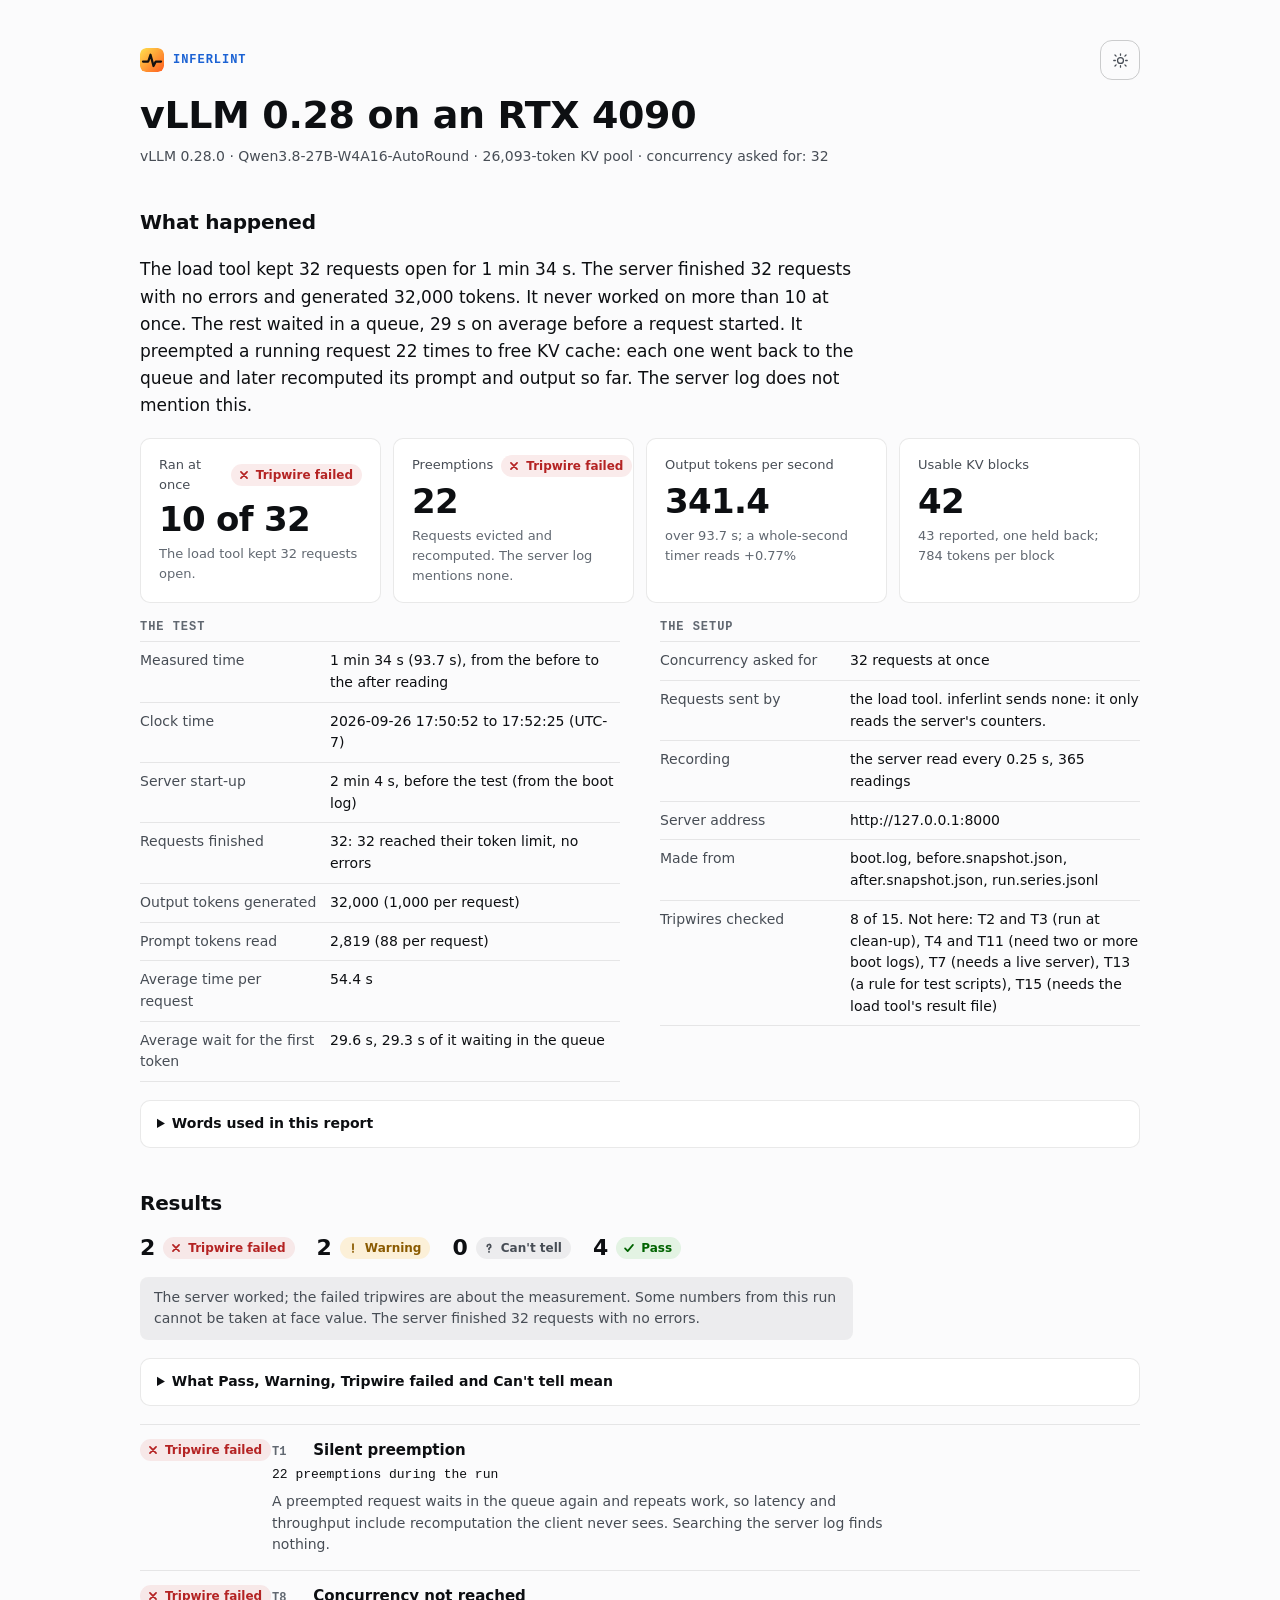
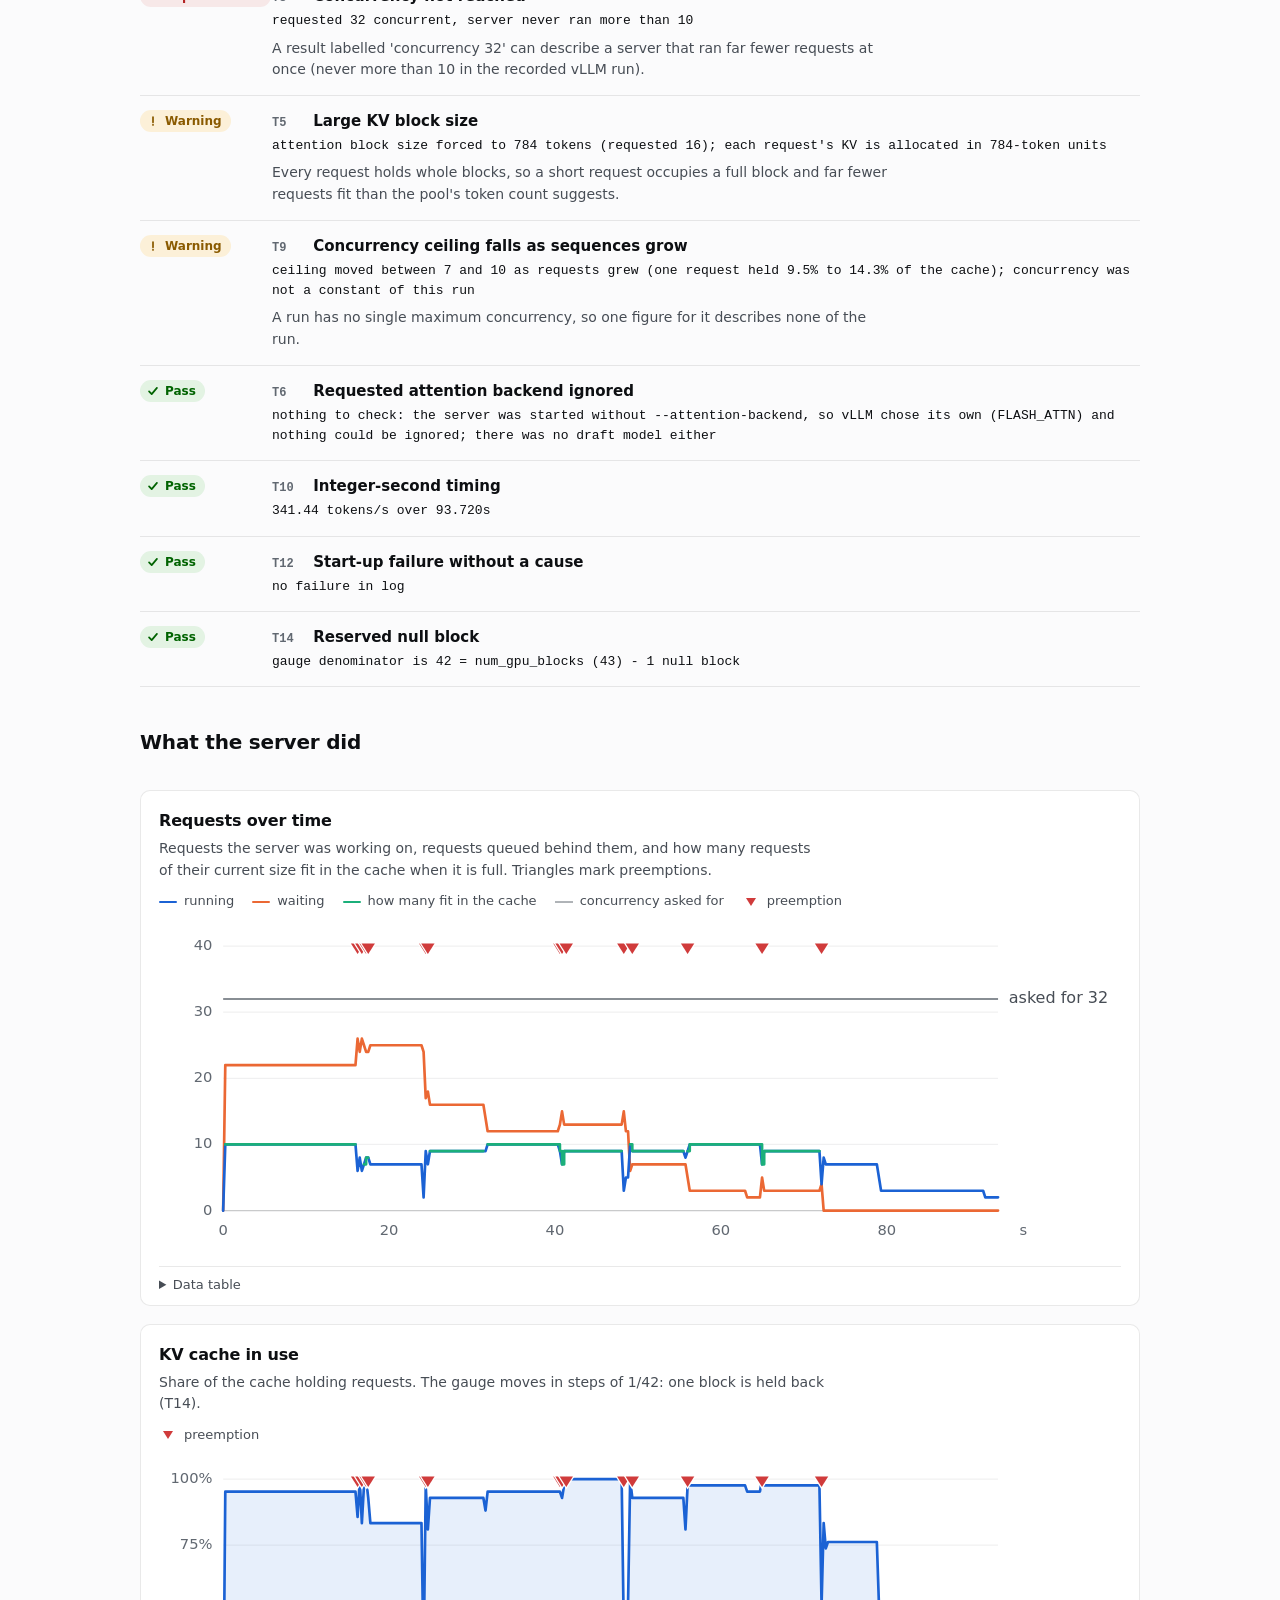
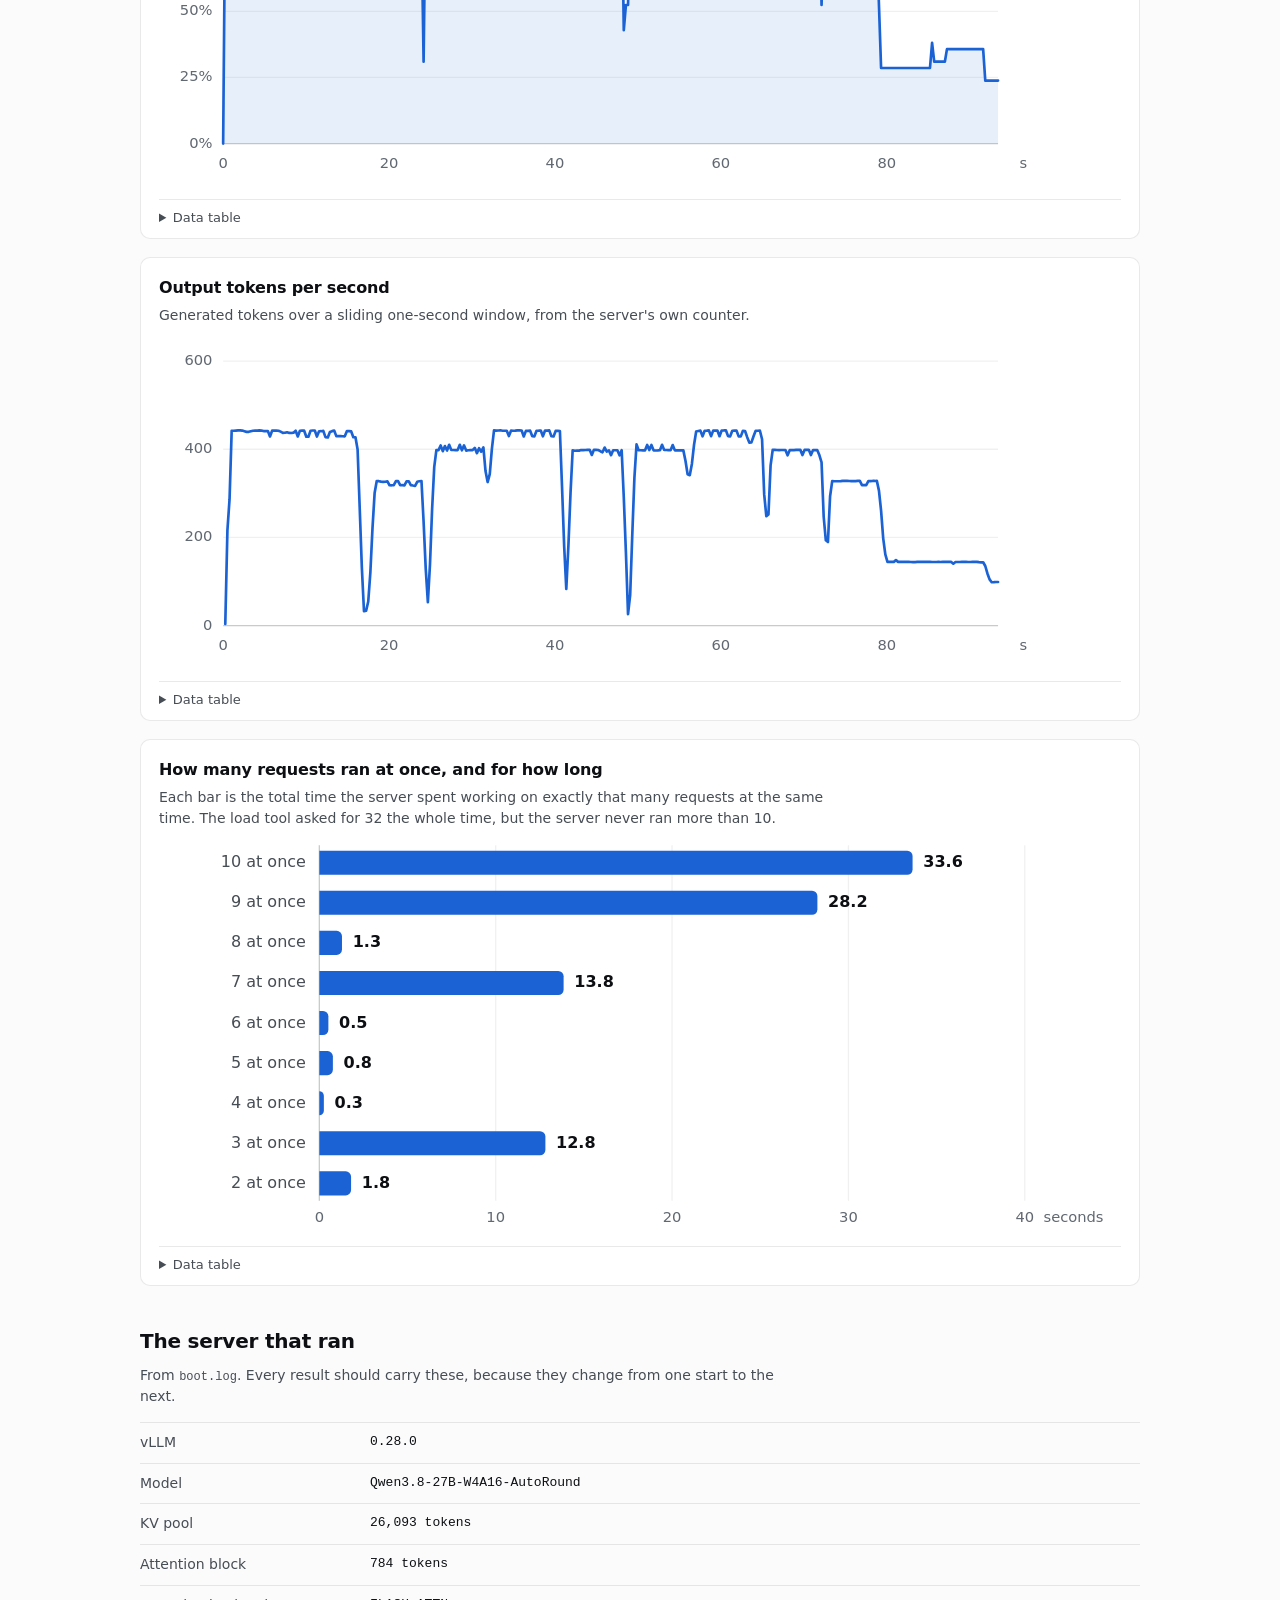
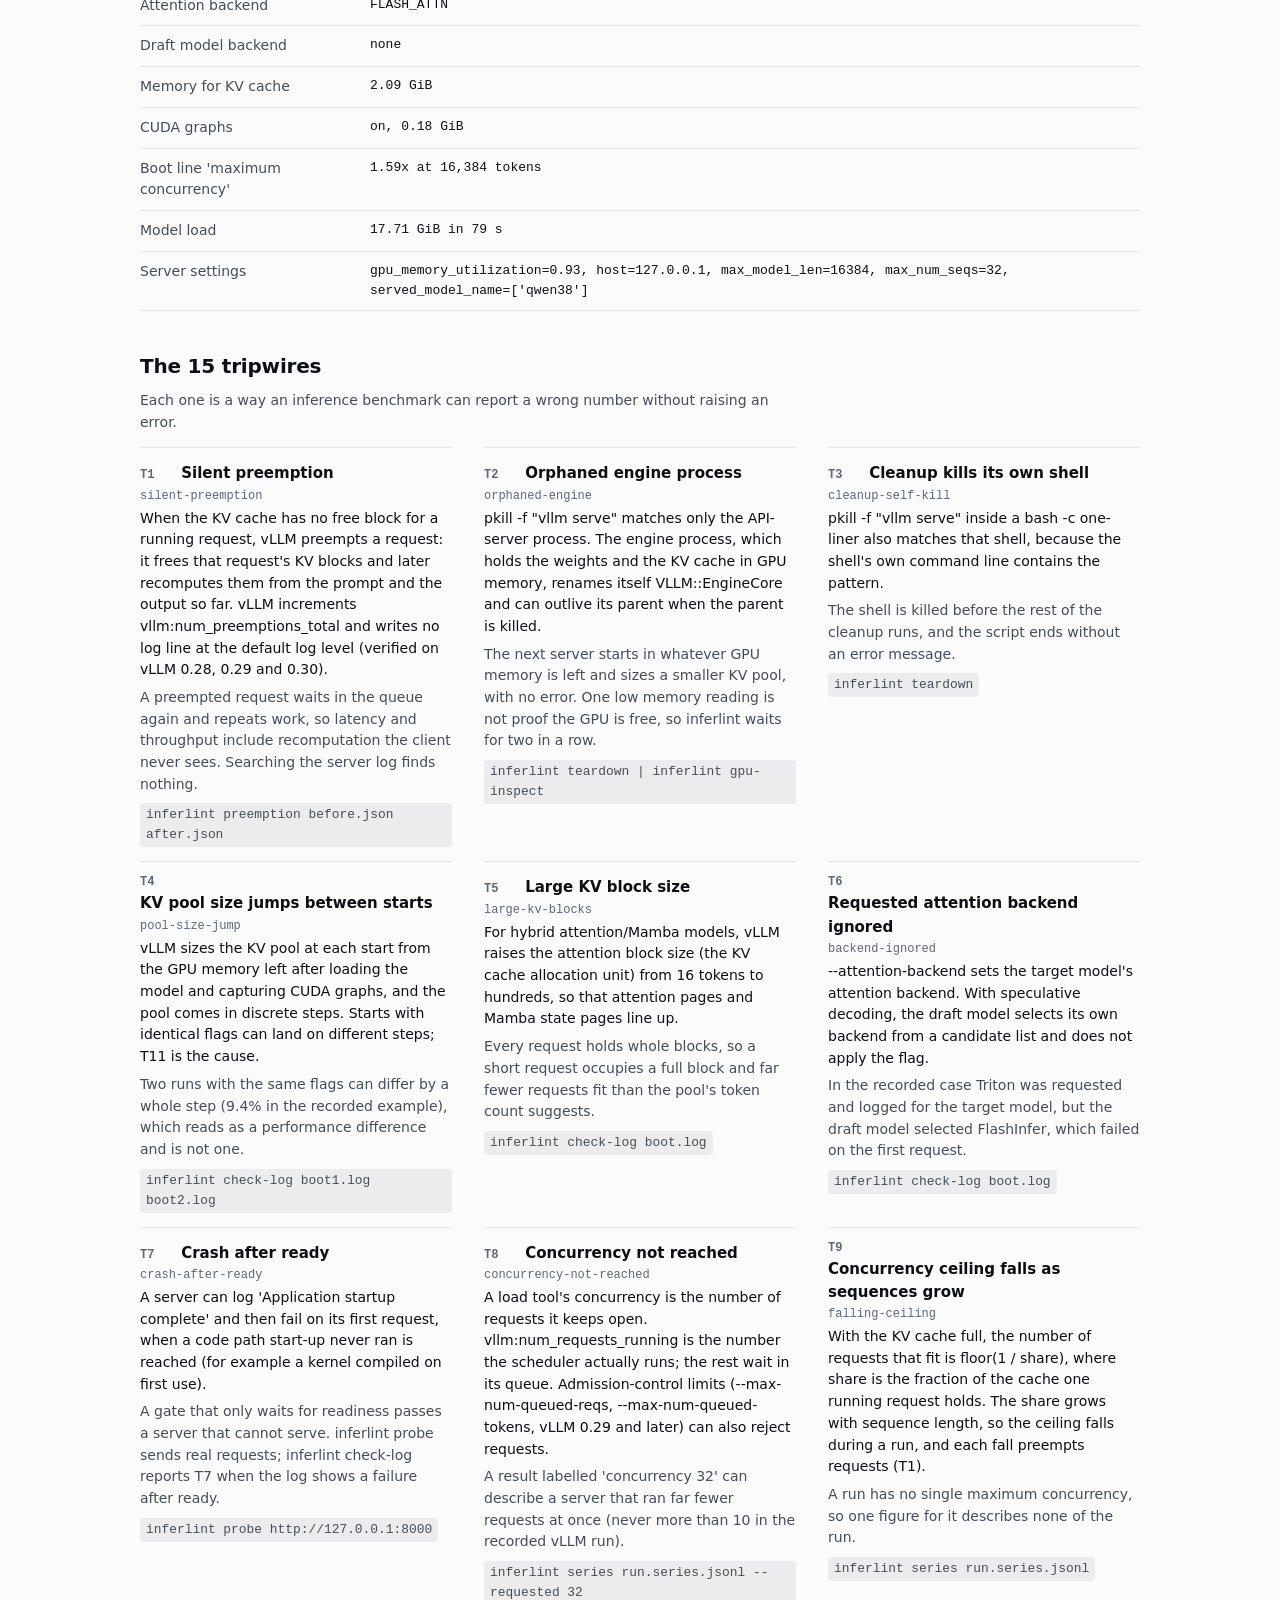
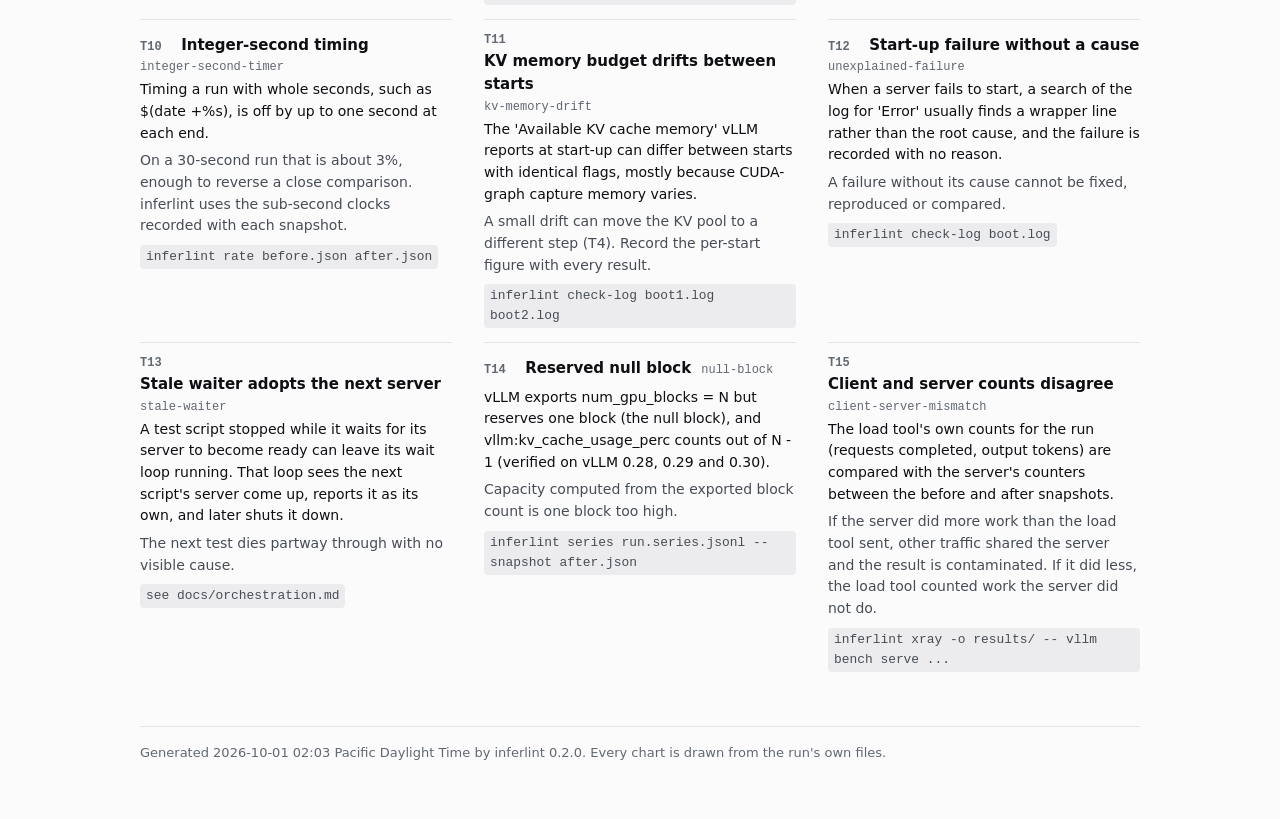
==== commit 79d55b12: "Engines: a server's descendants are its processes; per-engine glossary - teardown, gpu-inspect and x" ====
--- a/docs/example-report.html
+++ b/docs/example-report.html
@@ -181,7 +181,7 @@
 }
 @media (prefers-reduced-motion:reduce){*{transition:none!important}}
 .version-note{margin:10px 0 0;padding:8px 12px;border-radius:8px;background:var(--warning-bg);color:var(--ink-2);font-size:13.5px;max-width:80ch}
-</style></head><body><div class="page"><header class="top"><div class="bar"><div class="brand"><svg class="logo" aria-hidden="true" xmlns="http://www.w3.org/2000/svg" viewBox="0 0 32 32"><defs><linearGradient id="inferlint-g" x1="0" y1="0" x2="1" y2="1"><stop offset="0" stop-color="#ffe14d"/><stop offset="1" stop-color="#ff5c1f"/></linearGradient></defs><rect width="32" height="32" rx="8" fill="url(#inferlint-g)"/><path d="M4 18h7l3-9 4 15 3-6h7" fill="none" stroke="#14110f" stroke-width="3" stroke-linecap="round" stroke-linejoin="round"/></svg>inferlint</div><button type="button" class="icon-btn" data-theme-toggle aria-label="Switch theme"><svg class="ico-moon" viewBox="0 0 24 24" aria-hidden="true"><path d="M20 14.5A8.5 8.5 0 0 1 9.5 4a8.5 8.5 0 1 0 10.5 10.5z"/></svg><svg class="ico-sun" viewBox="0 0 24 24" aria-hidden="true"><circle cx="12" cy="12" r="4.2"/><path d="M12 2.5v2.2M12 19.3v2.2M4.2 4.2l1.6 1.6M18.2 18.2l1.6 1.6M2.5 12h2.2M19.3 12h2.2M4.2 19.8l1.6-1.6M18.2 5.8l1.6-1.6"/></svg></button></div><h1>vLLM 0.28 on an RTX 4090</h1><p class="meta">vLLM 0.28.0 · Qwen3.8-27B-W4A16-AutoRound · 26,093-token KV pool · concurrency asked for: 32</p></header><section class="happened" aria-labelledby="h-happened"><h2 id="h-happened">What happened</h2><p class="lede">The load tool kept 32 requests open for 1 min 34 s. The server finished 32 requests with no errors and generated 32,000 tokens. It never worked on more than 10 at once. The rest waited in a queue, 29 s on average before a request started. It preempted a running request 22 times to free KV cache: each one went back to the queue and later recomputed its prompt and output so far. The server log does not mention this.</p><section class="tiles" aria-label="Headline numbers"><div class="tile"><div class="tile-head"><span class="tile-label">Ran at once</span><span class="pill fail"><svg viewBox="0 0 16 16" aria-hidden="true"><path d="M4.5 4.5l7 7M11.5 4.5l-7 7"/></svg>Tripwire failed</span></div><div class="tile-value">10 of 32</div><div class="tile-sub">The load tool kept 32 requests open.</div></div><div class="tile"><div class="tile-head"><span class="tile-label">Preemptions</span><span class="pill fail"><svg viewBox="0 0 16 16" aria-hidden="true"><path d="M4.5 4.5l7 7M11.5 4.5l-7 7"/></svg>Tripwire failed</span></div><div class="tile-value">22</div><div class="tile-sub">Requests evicted and recomputed. The server log mentions none.</div></div><div class="tile"><div class="tile-head"><span class="tile-label">Output tokens per second</span></div><div class="tile-value">341.4</div><div class="tile-sub">over 93.7 s; a whole-second timer reads +0.77%</div></div><div class="tile"><div class="tile-head"><span class="tile-label">Usable KV blocks</span></div><div class="tile-value">42</div><div class="tile-sub">43 reported, one held back; 784 tokens per block</div></div></section><div class="facts"><div class="facts-group"><h3>The test</h3><dl><dt>Measured time</dt><dd>1 min 34 s (93.7 s), from the before to the after reading</dd><dt>Clock time</dt><dd>2026-09-26 17:50:52 to 17:52:25 (UTC-7)</dd><dt>Server start-up</dt><dd>2 min 4 s, before the test (from the boot log)</dd><dt>Requests finished</dt><dd>32: 32 reached their token limit, no errors</dd><dt>Output tokens generated</dt><dd>32,000 (1,000 per request)</dd><dt>Prompt tokens read</dt><dd>2,819 (88 per request)</dd><dt>Average time per request</dt><dd>54.4 s</dd><dt>Average wait for the first token</dt><dd>29.6 s, 29.3 s of it waiting in the queue</dd></dl></div><div class="facts-group"><h3>The setup</h3><dl><dt>Concurrency asked for</dt><dd>32 requests at once</dd><dt>Requests sent by</dt><dd>the load tool. inferlint sends none: it only reads the server&#x27;s counters.</dd><dt>Recording</dt><dd>the server read every 0.25 s, 365 readings</dd><dt>Server address</dt><dd>http://127.0.0.1:8000</dd><dt>Made from</dt><dd>boot.log, before.snapshot.json, after.snapshot.json, run.series.jsonl</dd><dt>Tripwires checked</dt><dd>8 of 15. Not here: T2 and T3 (run at clean-up), T4 and T11 (need two or more boot logs), T7 (needs a live server), T13 (a rule for test scripts), T15 (needs the load tool&#x27;s result file)</dd></dl></div></div><details class="gloss" id="words"><summary>Words used in this report</summary><dl class="terms"><dt>Token</dt><dd>The unit of text a model reads and writes, defined by its tokenizer. How much text one token covers depends on the model, the tokenizer and the language. Throughput, KV cache and cost are all counted in tokens.</dd><dt>Prompt and output tokens</dt><dd>Prompt tokens are the input sent to the model. Output tokens are the tokens it generates in reply.</dd><dt>Request</dt><dd>One completion request sent to the server, and its response.</dd><dt>Concurrency</dt><dd>The number of requests in progress at the same moment. &#x27;Asked for&#x27; is how many the load tool kept open. &#x27;Running&#x27; is how many the scheduler was actually processing. The rest wait in its queue.</dd><dt>Waiting (queue)</dt><dd>Requests the server has accepted but not scheduled, because the KV cache has no room for them yet.</dd><dt>KV cache</dt><dd>GPU memory holding the attention keys and values for every token of every running request, so they are not recomputed for each new token. A request&#x27;s KV grows with its length.</dd><dt>KV pool</dt><dd>The size of the KV cache in tokens, set when vLLM starts from the GPU memory left after the model and CUDA graphs are loaded. It can differ from one start to the next (T4, T11).</dd><dt>KV block</dt><dd>The allocation unit of the KV cache: a request always holds whole blocks, so even a short request holds a full one. The usual size is 16 tokens; models that mix attention and Mamba layers use blocks of hundreds of tokens (T5).</dd><dt>Null block</dt><dd>One block vLLM reserves and never gives to a request, so a pool of N blocks holds requests in N - 1 of them (T14).</dd><dt>Fit in cache (ceiling)</dt><dd>How many requests of their current size fit when the cache is full: floor(1 / share), where share is the fraction of the cache one request holds. As sequences grow, fewer fit (T9).</dd><dt>Preemption</dt><dd>When a running request needs a block and none is free, vLLM evicts a running request: it frees that request&#x27;s KV blocks and later recomputes them from the prompt and the output so far. vLLM counts it in vllm:num_preemptions_total and writes no log line (T1).</dd><dt>Output tokens per second</dt><dd>Tokens generated per second by all requests together, from the server&#x27;s own counter.</dd><dt>Time to first token</dt><dd>Time from sending a request until the first token of the answer comes back. It includes the time spent waiting in the queue.</dd><dt>Boot log</dt><dd>The messages vLLM prints while it starts. They record the settings it actually chose, which can differ from the ones asked for.</dd><dt>Before and after readings</dt><dd>Copies of the server&#x27;s counters taken just before and just after the test. The difference between them is what happened during the test.</dd><dt>Recording</dt><dd>The server&#x27;s gauges, read several times a second during the test. The charts are drawn from it.</dd><dt>Attention backend</dt><dd>The code that does the model&#x27;s main calculation on the GPU. vLLM has several and picks one unless it is told which (T6).</dd><dt>CUDA graphs</dt><dd>A speed-up in which vLLM records the GPU&#x27;s steps once at start-up and replays them. It costs a little memory.</dd></dl></details></section><section class="results" aria-labelledby="h-results"><h2 id="h-results">Results</h2><ul class="verdict" aria-label="Check results"><li class="count fail"><span class="n">2</span><span class="pill fail"><svg viewBox="0 0 16 16" aria-hidden="true"><path d="M4.5 4.5l7 7M11.5 4.5l-7 7"/></svg>Tripwire failed</span></li><li class="count warn"><span class="n">2</span><span class="pill warn"><svg viewBox="0 0 16 16" aria-hidden="true"><path d="M8 3.5v6M8 12.2v.3"/></svg>Warning</span></li><li class="count unknown"><span class="n">0</span><span class="pill unknown"><svg viewBox="0 0 16 16" aria-hidden="true"><path d="M6 6a2 2 0 1 1 2.6 1.9c-.4.2-.6.5-.6 1v.6M8 12.2v.3"/></svg>Can't tell</span></li><li class="count pass"><span class="n">4</span><span class="pill pass"><svg viewBox="0 0 16 16" aria-hidden="true"><path d="M3.5 8.5l3 3 6-7"/></svg>Pass</span></li></ul><p class="status-note">The server worked; the failed tripwires are about the measurement. Some numbers from this run cannot be taken at face value. The server finished 32 requests with no errors.</p><details class="gloss"><summary>What Pass, Warning, Tripwire failed and Can't tell mean</summary><div class="tablewrap"><table class="meanings"><thead><tr><th scope="col">Result</th><th scope="col">What it means</th><th scope="col">What to do</th></tr></thead><tbody><tr><td><span class="pill fail"><svg viewBox="0 0 16 16" aria-hidden="true"><path d="M4.5 4.5l7 7M11.5 4.5l-7 7"/></svg>Tripwire failed</span></td><td>The tripwire caught its problem in this run. For T7 and T12 that means the server failed. For every other tripwire the server worked, but a number from the run (concurrency, throughput or latency) does not mean what it seems.</td><td>Read the finding. Fix the setup and run again, or report the number together with the finding.</td></tr><tr><td><span class="pill warn"><svg viewBox="0 0 16 16" aria-hidden="true"><path d="M8 3.5v6M8 12.2v.3"/></svg>Warning</span></td><td>Nothing is wrong on its own, but a setting or an effect changes how the numbers should be read.</td><td>Keep the warning with the results, so whoever compares them knows.</td></tr><tr><td><span class="pill unknown"><svg viewBox="0 0 16 16" aria-hidden="true"><path d="M6 6a2 2 0 1 1 2.6 1.9c-.4.2-.6.5-.6 1v.6M8 12.2v.3"/></svg>Can't tell</span></td><td>The check could not decide, because a counter or log line it needs was missing, for example from a vLLM version it does not know. It never counts as a pass.</td><td>Supply the missing file, or check the vLLM version.</td></tr><tr><td><span class="pill pass"><svg viewBox="0 0 16 16" aria-hidden="true"><path d="M3.5 8.5l3 3 6-7"/></svg>Pass</span></td><td>The tripwire looked for its problem in this run and did not find it.</td><td>Nothing. A pass covers this run only.</td></tr></tbody></table></div></details><ol class="findings"><li class="finding fail"><div class="f-status"><span class="pill fail"><svg viewBox="0 0 16 16" aria-hidden="true"><path d="M4.5 4.5l7 7M11.5 4.5l-7 7"/></svg>Tripwire failed</span></div><div class="f-body"><div class="f-title"><span class="tw">T1</span>Silent preemption</div><p class="msg">22 preemptions during the run</p><p class="what">A preempted request waits in the queue again and repeats work, so latency and throughput include recomputation the client never sees. Searching the server log finds nothing.</p></div></li><li class="finding fail"><div class="f-status"><span class="pill fail"><svg viewBox="0 0 16 16" aria-hidden="true"><path d="M4.5 4.5l7 7M11.5 4.5l-7 7"/></svg>Tripwire failed</span></div><div class="f-body"><div class="f-title"><span class="tw">T8</span>Concurrency not reached</div><p class="msg">requested 32 concurrent, server never ran more than 10</p><p class="what">A result labelled &#x27;concurrency 32&#x27; can describe a server that never ran more than 10 requests at once.</p></div></li><li class="finding warn"><div class="f-status"><span class="pill warn"><svg viewBox="0 0 16 16" aria-hidden="true"><path d="M8 3.5v6M8 12.2v.3"/></svg>Warning</span></div><div class="f-body"><div class="f-title"><span class="tw">T5</span>Large KV block size</div><p class="msg">attention block size forced to 784 tokens (requested 16); each request&#x27;s KV is allocated in 784-token units</p><p class="what">Every request holds whole blocks, so a short request occupies a full block and far fewer requests fit than the pool&#x27;s token count suggests.</p></div></li><li class="finding warn"><div class="f-status"><span class="pill warn"><svg viewBox="0 0 16 16" aria-hidden="true"><path d="M8 3.5v6M8 12.2v.3"/></svg>Warning</span></div><div class="f-body"><div class="f-title"><span class="tw">T9</span>Concurrency ceiling falls as sequences grow</div><p class="msg">ceiling moved between 7 and 10 as requests grew (one request held 9.5% to 14.3% of the cache); concurrency was not a constant of this run</p><p class="what">A run has no single maximum concurrency, so one figure for it describes none of the run.</p></div></li><li class="finding pass"><div class="f-status"><span class="pill pass"><svg viewBox="0 0 16 16" aria-hidden="true"><path d="M3.5 8.5l3 3 6-7"/></svg>Pass</span></div><div class="f-body"><div class="f-title"><span class="tw">T6</span>Requested attention backend ignored</div><p class="msg">nothing to check: the server was started without --attention-backend, so vLLM chose its own (FLASH_ATTN) and nothing could be ignored; there was no draft model either</p></div></li><li class="finding pass"><div class="f-status"><span class="pill pass"><svg viewBox="0 0 16 16" aria-hidden="true"><path d="M3.5 8.5l3 3 6-7"/></svg>Pass</span></div><div class="f-body"><div class="f-title"><span class="tw">T10</span>Integer-second timing</div><p class="msg">341.44 tokens/s over 93.720s</p></div></li><li class="finding pass"><div class="f-status"><span class="pill pass"><svg viewBox="0 0 16 16" aria-hidden="true"><path d="M3.5 8.5l3 3 6-7"/></svg>Pass</span></div><div class="f-body"><div class="f-title"><span class="tw">T12</span>Start-up failure without a cause</div><p class="msg">no failure in log</p></div></li><li class="finding pass"><div class="f-status"><span class="pill pass"><svg viewBox="0 0 16 16" aria-hidden="true"><path d="M3.5 8.5l3 3 6-7"/></svg>Pass</span></div><div class="f-body"><div class="f-title"><span class="tw">T14</span>Reserved null block</div><p class="msg">gauge denominator is 42 = num_gpu_blocks (43) - 1 null block</p></div></li></ol></section><section class="charts"><h2>What the server did</h2><figure class="chart" id="fig-requests" data-chart><figcaption><h3>Requests over time</h3><p>Requests the server was working on, requests queued behind them, and how many requests of their current size fit in the cache when it is full. Triangles mark preemptions.</p></figcaption><ul class="legend"><li><svg viewBox="0 0 18 10" aria-hidden="true"><line class="mark s1" x1="1" x2="17" y1="5" y2="5"/></svg>running</li><li><svg viewBox="0 0 18 10" aria-hidden="true"><line class="mark s2" x1="1" x2="17" y1="5" y2="5"/></svg>waiting</li><li><svg viewBox="0 0 18 10" aria-hidden="true"><line class="mark s3" x1="1" x2="17" y1="5" y2="5"/></svg>how many fit in the cache</li><li><svg viewBox="0 0 18 10" aria-hidden="true"><line class="ref" x1="0" x2="18" y1="5" y2="5"/></svg>concurrency asked for</li><li><svg viewBox="0 0 12 10" aria-hidden="true"><path class="ev" d="M1 1H11L6 9Z"/></svg>preemption</li></ul><div class="plot"><svg viewBox="0 0 720 250" role="img" aria-label="Requests running and waiting over time" preserveAspectRatio="xMidYMid meet"><line class="axis" x1="48" x2="628" y1="216" y2="216"/><text class="tick" x="40" y="216" text-anchor="end" dominant-baseline="middle">0</text><line class="grid" x1="48" x2="628" y1="166.5" y2="166.5"/><text class="tick" x="40" y="166.5" text-anchor="end" dominant-baseline="middle">10</text><line class="grid" x1="48" x2="628" y1="117" y2="117"/><text class="tick" x="40" y="117" text-anchor="end" dominant-baseline="middle">20</text><line class="grid" x1="48" x2="628" y1="67.5" y2="67.5"/><text class="tick" x="40" y="67.5" text-anchor="end" dominant-baseline="middle">30</text><line class="grid" x1="48" x2="628" y1="18" y2="18"/><text class="tick" x="40" y="18" text-anchor="end" dominant-baseline="middle">40</text><text class="tick" x="48" y="234" text-anchor="middle">0</text><text class="tick" x="172.17" y="234" text-anchor="middle">20</text><text class="tick" x="296.33" y="234" text-anchor="middle">40</text><text class="tick" x="420.5" y="234" text-anchor="middle">60</text><text class="tick" x="544.67" y="234" text-anchor="middle">80</text><text class="tick unit" x="644" y="234">s</text><line class="ref" x1="48" x2="628" y1="57.6" y2="57.6"/><text class="lab" x="636" y="57.6" dominant-baseline="middle">asked for 32</text><path class="mark s2" d="M48 216L49.6 107.1L51.19 107.1L52.79 107.1L54.38 107.1L55.97 107.1L57.56 107.1L59.15 107.1L60.74 107.1L62.33 107.1L63.94 107.1L65.54 107.1L67.13 107.1L68.72 107.1L70.32 107.1L71.91 107.1L73.5 107.1L75.09 107.1L76.68 107.1L78.28 107.1L79.87 107.1L81.46 107.1L83.06 107.1L84.65 107.1L86.24 107.1L87.83 107.1L89.42 107.1L91.04 107.1L92.66 107.1L94.25 107.1L95.85 107.1L97.49 107.1L99.08 107.1L100.67 107.1L102.27 107.1L103.86 107.1L105.45 107.1L107.04 107.1L108.64 107.1L110.23 107.1L111.82 107.1L113.41 107.1L115 107.1L116.59 107.1L118.19 107.1L119.79 107.1L121.38 107.1L122.97 107.1L124.58 107.1L126.33 107.1L127.92 107.1L129.51 107.1L131.1 107.1L132.69 107.1L134.28 107.1L135.87 107.1L137.46 107.1L139.05 107.1L140.65 107.1L142.25 107.1L143.85 107.1L145.45 107.1L147.04 107.1L148.63 87.3L150.23 97.2L151.82 87.3L153.41 92.25L155.01 97.2L156.6 97.2L158.19 92.25L159.78 92.25L161.37 92.25L162.96 92.25L164.56 92.25L166.16 92.25L167.76 92.25L169.35 92.25L170.95 92.25L172.54 92.25L174.13 92.25L175.72 92.25L177.32 92.25L178.91 92.25L180.5 92.25L182.09 92.25L183.69 92.25L185.28 92.25L186.87 92.25L188.46 92.25L190.07 92.25L191.67 92.25L193.26 92.25L194.85 92.25L196.44 92.25L198.03 97.2L199.63 131.85L201.22 126.9L202.81 136.8L204.41 136.8L206 136.8L207.59 136.8L209.18 136.8L210.79 136.8L212.39 136.8L213.98 136.8L215.57 136.8L217.16 136.8L218.75 136.8L220.34 136.8L221.93 136.8L223.52 136.8L225.11 136.8L226.71 136.8L228.31 136.8L229.9 136.8L231.49 136.8L233.08 136.8L234.67 136.8L236.34 136.8L237.94 136.8L239.53 136.8L241.16 136.8L242.78 136.8L244.37 146.7L245.96 156.6L247.55 156.6L249.14 156.6L250.73 156.6L252.32 156.6L253.91 156.6L255.5 156.6L257.1 156.6L258.69 156.6L260.27 156.6L261.86 156.6L263.46 156.6L265.05 156.6L266.64 156.6L268.23 156.6L269.82 156.6L271.41 156.6L273 156.6L274.6 156.6L276.19 156.6L277.78 156.6L279.37 156.6L280.96 156.6L282.55 156.6L284.14 156.6L285.73 156.6L287.32 156.6L288.92 156.6L290.5 156.6L292.09 156.6L293.69 156.6L295.28 156.6L296.87 156.6L298.46 156.6L300.05 151.65L301.64 141.75L303.23 151.65L304.83 151.65L306.42 151.65L308.01 151.65L309.6 151.65L311.21 151.65L312.8 151.65L314.39 151.65L315.98 151.65L317.57 151.65L319.16 151.65L320.75 151.65L322.34 151.65L323.93 151.65L325.51 151.65L327.11 151.65L328.7 151.65L330.32 151.65L331.94 151.65L333.54 151.65L335.13 151.65L336.72 151.65L338.31 151.65L339.9 151.65L341.5 151.65L343.09 151.65L344.68 151.65L346.27 151.65L347.86 141.75L349.45 156.6L351.04 156.6L352.64 186.3L354.23 181.35L355.82 181.35L357.41 181.35L359 181.35L360.59 181.35L362.19 181.35L363.78 181.35L365.37 181.35L366.96 181.35L368.55 181.35L370.15 181.35L371.74 181.35L373.34 181.35L374.93 181.35L376.51 181.35L378.1 181.35L379.69 181.35L381.29 181.35L382.88 181.35L384.47 181.35L386.06 181.35L387.66 181.35L389.25 181.35L390.84 181.35L392.44 181.35L394.04 181.35L395.63 191.25L397.24 201.15L398.84 201.15L400.45 201.15L402.04 201.15L403.63 201.15L405.22 201.15L406.81 201.15L408.4 201.15L409.99 201.15L411.58 201.15L413.17 201.15L414.76 201.15L416.35 201.15L417.94 201.15L419.53 201.15L421.12 201.15L422.71 201.15L424.3 201.15L425.89 201.15L427.49 201.15L429.08 201.15L430.67 201.15L432.26 201.15L433.85 201.15L435.44 201.15L437.04 201.15L438.63 201.15L440.22 206.1L441.81 206.1L443.4 206.1L444.99 206.1L446.58 206.1L448.17 206.1L449.77 206.1L451.36 191.25L452.95 201.15L454.55 201.15L456.14 201.15L457.73 201.15L459.31 201.15L460.91 201.15L462.5 201.15L464.09 201.15L465.68 201.15L467.27 201.15L468.86 201.15L470.45 201.15L472.04 201.15L473.63 201.15L475.22 201.15L476.81 201.15L478.4 201.15L479.99 201.15L481.58 201.15L483.17 201.15L484.75 201.15L486.34 201.15L487.93 201.15L489.53 201.15L491.12 201.15L492.71 201.15L494.3 201.15L495.89 196.2L497.48 216L499.08 216L500.67 216L502.27 216L503.86 216L505.45 216L507.05 216L508.64 216L510.23 216L511.82 216L513.41 216L515 216L516.59 216L518.18 216L519.77 216L521.36 216L522.95 216L524.54 216L526.13 216L527.73 216L529.32 216L530.91 216L532.5 216L534.09 216L535.68 216L537.27 216L538.85 216L540.44 216L542.03 216L543.62 216L545.21 216L546.8 216L548.39 216L549.98 216L551.57 216L553.16 216L554.75 216L556.34 216L557.93 216L559.52 216L561.11 216L562.71 216L564.3 216L565.89 216L567.48 216L569.07 216L570.66 216L572.25 216L573.84 216L575.44 216L577.03 216L578.62 216L580.21 216L581.8 216L583.39 216L584.99 216L586.58 216L588.17 216L589.76 216L591.35 216L592.94 216L594.53 216L596.13 216L597.72 216L599.31 216L600.9 216L602.49 216L604.08 216L605.68 216L607.27 216L608.86 216L610.44 216L612.04 216L613.65 216L615.25 216L616.83 216L618.43 216L620.03 216L621.64 216L623.23 216L624.82 216L626.41 216L628 216"/><path class="mark s1" d="M48 216L49.6 166.5L51.19 166.5L52.79 166.5L54.38 166.5L55.97 166.5L57.56 166.5L59.15 166.5L60.74 166.5L62.33 166.5L63.94 166.5L65.54 166.5L67.13 166.5L68.72 166.5L70.32 166.5L71.91 166.5L73.5 166.5L75.09 166.5L76.68 166.5L78.28 166.5L79.87 166.5L81.46 166.5L83.06 166.5L84.65 166.5L86.24 166.5L87.83 166.5L89.42 166.5L91.04 166.5L92.66 166.5L94.25 166.5L95.85 166.5L97.49 166.5L99.08 166.5L100.67 166.5L102.27 166.5L103.86 166.5L105.45 166.5L107.04 166.5L108.64 166.5L110.23 166.5L111.82 166.5L113.41 166.5L115 166.5L116.59 166.5L118.19 166.5L119.79 166.5L121.38 166.5L122.97 166.5L124.58 166.5L126.33 166.5L127.92 166.5L129.51 166.5L131.1 166.5L132.69 166.5L134.28 166.5L135.87 166.5L137.46 166.5L139.05 166.5L140.65 166.5L142.25 166.5L143.85 166.5L145.45 166.5L147.04 166.5L148.63 186.3L150.23 176.4L151.82 186.3L153.41 181.35L155.01 176.4L156.6 176.4L158.19 181.35L159.78 181.35L161.37 181.35L162.96 181.35L164.56 181.35L166.16 181.35L167.76 181.35L169.35 181.35L170.95 181.35L172.54 181.35L174.13 181.35L175.72 181.35L177.32 181.35L178.91 181.35L180.5 181.35L182.09 181.35L183.69 181.35L185.28 181.35L186.87 181.35L188.46 181.35L190.07 181.35L191.67 181.35L193.26 181.35L194.85 181.35L196.44 181.35L198.03 206.1L199.63 171.45L201.22 181.35L202.81 171.45L204.41 171.45L206 171.45L207.59 171.45L209.18 171.45L210.79 171.45L212.39 171.45L213.98 171.45L215.57 171.45L217.16 171.45L218.75 171.45L220.34 171.45L221.93 171.45L223.52 171.45L225.11 171.45L226.71 171.45L228.31 171.45L229.9 171.45L231.49 171.45L233.08 171.45L234.67 171.45L236.34 171.45L237.94 171.45L239.53 171.45L241.16 171.45L242.78 171.45L244.37 171.45L245.96 166.5L247.55 166.5L249.14 166.5L250.73 166.5L252.32 166.5L253.91 166.5L255.5 166.5L257.1 166.5L258.69 166.5L260.27 166.5L261.86 166.5L263.46 166.5L265.05 166.5L266.64 166.5L268.23 166.5L269.82 166.5L271.41 166.5L273 166.5L274.6 166.5L276.19 166.5L277.78 166.5L279.37 166.5L280.96 166.5L282.55 166.5L284.14 166.5L285.73 166.5L287.32 166.5L288.92 166.5L290.5 166.5L292.09 166.5L293.69 166.5L295.28 166.5L296.87 166.5L298.46 166.5L300.05 171.45L301.64 181.35L303.23 171.45L304.83 171.45L306.42 171.45L308.01 171.45L309.6 171.45L311.21 171.45L312.8 171.45L314.39 171.45L315.98 171.45L317.57 171.45L319.16 171.45L320.75 171.45L322.34 171.45L323.93 171.45L325.51 171.45L327.11 171.45L328.7 171.45L330.32 171.45L331.94 171.45L333.54 171.45L335.13 171.45L336.72 171.45L338.31 171.45L339.9 171.45L341.5 171.45L343.09 171.45L344.68 171.45L346.27 171.45L347.86 201.15L349.45 191.25L351.04 191.25L352.64 166.5L354.23 171.45L355.82 171.45L357.41 171.45L359 171.45L360.59 171.45L362.19 171.45L363.78 171.45L365.37 171.45L366.96 171.45L368.55 171.45L370.15 171.45L371.74 171.45L373.34 171.45L374.93 171.45L376.51 171.45L378.1 171.45L379.69 171.45L381.29 171.45L382.88 171.45L384.47 171.45L386.06 171.45L387.66 171.45L389.25 171.45L390.84 171.45L392.44 171.45L394.04 176.4L395.63 171.45L397.24 166.5L398.84 166.5L400.45 166.5L402.04 166.5L403.63 166.5L405.22 166.5L406.81 166.5L408.4 166.5L409.99 166.5L411.58 166.5L413.17 166.5L414.76 166.5L416.35 166.5L417.94 166.5L419.53 166.5L421.12 166.5L422.71 166.5L424.3 166.5L425.89 166.5L427.49 166.5L429.08 166.5L430.67 166.5L432.26 166.5L433.85 166.5L435.44 166.5L437.04 166.5L438.63 166.5L440.22 166.5L441.81 166.5L443.4 166.5L444.99 166.5L446.58 166.5L448.17 166.5L449.77 166.5L451.36 181.35L452.95 171.45L454.55 171.45L456.14 171.45L457.73 171.45L459.31 171.45L460.91 171.45L462.5 171.45L464.09 171.45L465.68 171.45L467.27 171.45L468.86 171.45L470.45 171.45L472.04 171.45L473.63 171.45L475.22 171.45L476.81 171.45L478.4 171.45L479.99 171.45L481.58 171.45L483.17 171.45L484.75 171.45L486.34 171.45L487.93 171.45L489.53 171.45L491.12 171.45L492.71 171.45L494.3 171.45L495.89 196.2L497.48 176.4L499.08 181.35L500.67 181.35L502.27 181.35L503.86 181.35L505.45 181.35L507.05 181.35L508.64 181.35L510.23 181.35L511.82 181.35L513.41 181.35L515 181.35L516.59 181.35L518.18 181.35L519.77 181.35L521.36 181.35L522.95 181.35L524.54 181.35L526.13 181.35L527.73 181.35L529.32 181.35L530.91 181.35L532.5 181.35L534.09 181.35L535.68 181.35L537.27 181.35L538.85 191.25L540.44 201.15L542.03 201.15L543.62 201.15L545.21 201.15L546.8 201.15L548.39 201.15L549.98 201.15L551.57 201.15L553.16 201.15L554.75 201.15L556.34 201.15L557.93 201.15L559.52 201.15L561.11 201.15L562.71 201.15L564.3 201.15L565.89 201.15L567.48 201.15L569.07 201.15L570.66 201.15L572.25 201.15L573.84 201.15L575.44 201.15L577.03 201.15L578.62 201.15L580.21 201.15L581.8 201.15L583.39 201.15L584.99 201.15L586.58 201.15L588.17 201.15L589.76 201.15L591.35 201.15L592.94 201.15L594.53 201.15L596.13 201.15L597.72 201.15L599.31 201.15L600.9 201.15L602.49 201.15L604.08 201.15L605.68 201.15L607.27 201.15L608.86 201.15L610.44 201.15L612.04 201.15L613.65 201.15L615.25 201.15L616.83 201.15L618.43 206.1L620.03 206.1L621.64 206.1L623.23 206.1L624.82 206.1L626.41 206.1L628 206.1"/><path class="mark s3" d="M49.6 166.5H51.19V166.5H52.79V166.5H54.38V166.5H55.97V166.5H57.56V166.5H59.15V166.5H60.74V166.5H62.33V166.5H63.94V166.5H65.54V166.5H67.13V166.5H68.72V166.5H70.32V166.5H71.91V166.5H73.5V166.5H75.09V166.5H76.68V166.5H78.28V166.5H79.87V166.5H81.46V166.5H83.06V166.5H84.65V166.5H86.24V166.5H87.83V166.5H89.42V166.5H91.04V166.5H92.66V166.5H94.25V166.5H95.85V166.5H97.49V166.5H99.08V166.5H100.67V166.5H102.27V166.5H103.86V166.5H105.45V166.5H107.04V166.5H108.64V166.5H110.23V166.5H111.82V166.5H113.41V166.5H115V166.5H116.59V166.5H118.19V166.5H119.79V166.5H121.38V166.5H122.97V166.5H124.58V166.5H126.33V166.5H127.92V166.5H129.51V166.5H131.1V166.5H132.69V166.5H134.28V166.5H135.87V166.5H137.46V166.5H139.05V166.5H140.65V166.5H142.25V166.5H143.85V166.5H145.45V166.5H147.04V166.5M150.23 176.4M153.41 181.35H155.01V176.4H156.6V176.4M199.63 171.45M202.81 171.45H204.41V171.45H206V171.45H207.59V171.45H209.18V171.45H210.79V171.45H212.39V171.45H213.98V171.45H215.57V171.45H217.16V171.45H218.75V171.45H220.34V171.45H221.93V171.45H223.52V171.45H225.11V171.45H226.71V171.45H228.31V171.45H229.9V171.45H231.49V171.45H233.08V171.45H234.67V171.45H236.34V171.45H237.94V171.45H239.53V171.45H241.16V171.45H242.78V171.45M245.96 166.5H247.55V166.5H249.14V166.5H250.73V166.5H252.32V166.5H253.91V166.5H255.5V166.5H257.1V166.5H258.69V166.5H260.27V166.5H261.86V166.5H263.46V166.5H265.05V166.5H266.64V166.5H268.23V166.5H269.82V166.5H271.41V166.5H273V166.5H274.6V166.5H276.19V166.5H277.78V166.5H279.37V166.5H280.96V166.5H282.55V166.5H284.14V166.5H285.73V166.5H287.32V166.5H288.92V166.5H290.5V166.5H292.09V166.5H293.69V166.5H295.28V166.5H296.87V166.5H298.46V166.5H300.05V171.45H301.64V181.35H303.23V171.45H304.83V171.45H306.42V171.45H308.01V171.45H309.6V171.45H311.21V171.45H312.8V171.45H314.39V171.45H315.98V171.45H317.57V171.45H319.16V171.45H320.75V171.45H322.34V171.45H323.93V171.45H325.51V171.45H327.11V171.45H328.7V171.45H330.32V171.45H331.94V171.45H333.54V171.45H335.13V171.45H336.72V171.45H338.31V171.45H339.9V171.45H341.5V171.45H343.09V171.45H344.68V171.45H346.27V171.45M352.64 166.5H354.23V171.45H355.82V171.45H357.41V171.45H359V171.45H360.59V171.45H362.19V171.45H363.78V171.45H365.37V171.45H366.96V171.45H368.55V171.45H370.15V171.45H371.74V171.45H373.34V171.45H374.93V171.45H376.51V171.45H378.1V171.45H379.69V171.45H381.29V171.45H382.88V171.45H384.47V171.45H386.06V171.45H387.66V171.45H389.25V171.45H390.84V171.45H392.44V171.45M395.63 171.45H397.24V166.5H398.84V166.5H400.45V166.5H402.04V166.5H403.63V166.5H405.22V166.5H406.81V166.5H408.4V166.5H409.99V166.5H411.58V166.5H413.17V166.5H414.76V166.5H416.35V166.5H417.94V166.5H419.53V166.5H421.12V166.5H422.71V166.5H424.3V166.5H425.89V166.5H427.49V166.5H429.08V166.5H430.67V166.5H432.26V166.5H433.85V166.5H435.44V166.5H437.04V166.5H438.63V166.5H440.22V166.5H441.81V166.5H443.4V166.5H444.99V166.5H446.58V166.5H448.17V166.5H449.77V166.5H451.36V181.35H452.95V171.45H454.55V171.45H456.14V171.45H457.73V171.45H459.31V171.45H460.91V171.45H462.5V171.45H464.09V171.45H465.68V171.45H467.27V171.45H468.86V171.45H470.45V171.45H472.04V171.45H473.63V171.45H475.22V171.45H476.81V171.45H478.4V171.45H479.99V171.45H481.58V171.45H483.17V171.45H484.75V171.45H486.34V171.45H487.93V171.45H489.53V171.45H491.12V171.45H492.71V171.45H494.3V171.45"/><path class="ev" d="M143.63 16H153.63L148.63 24Z"><title>4 preemptions at 16.2 s</title></path><path class="ev" d="M146.82 16H156.82L151.82 24Z"><title>1 preemption at 16.7 s</title></path><path class="ev" d="M150.01 16H160.01L155.01 24Z"><title>1 preemption at 17.2 s</title></path><path class="ev" d="M151.6 16H161.6L156.6 24Z"><title>1 preemption at 17.5 s</title></path><path class="ev" d="M194.63 16H204.63L199.63 24Z"><title>1 preemption at 24.4 s</title></path><path class="ev" d="M196.22 16H206.22L201.22 24Z"><title>1 preemption at 24.7 s</title></path><path class="ev" d="M295.05 16H305.05L300.05 24Z"><title>1 preemption at 40.6 s</title></path><path class="ev" d="M296.64 16H306.64L301.64 24Z"><title>3 preemptions at 40.9 s</title></path><path class="ev" d="M299.83 16H309.83L304.83 24Z"><title>1 preemption at 41.4 s</title></path><path class="ev" d="M342.86 16H352.86L347.86 24Z"><title>2 preemptions at 48.3 s</title></path><path class="ev" d="M349.23 16H359.23L354.23 24Z"><title>1 preemption at 49.3 s</title></path><path class="ev" d="M390.63 16H400.63L395.63 24Z"><title>1 preemption at 56.0 s</title></path><path class="ev" d="M446.36 16H456.36L451.36 24Z"><title>3 preemptions at 65.0 s</title></path><path class="ev" d="M490.89 16H500.89L495.89 24Z"><title>1 preemption at 72.1 s</title></path><line class="cross" x1="0" x2="0" y1="18" y2="216" visibility="hidden"/><rect class="hit" x="48" y="18" width="580" height="198" tabindex="0" aria-label="Requests running and waiting over time. Use the arrow keys to read values."/></svg><script type="application/json" class="chart-data">{"w":720,"x0":0.0,"x1":93.423124367,"px0":48,"px1":628,"x":[0.0,0.257,0.514,0.771,1.027,1.284,1.54,1.796,2.052,2.308,2.567,2.826,3.082,3.338,3.595,3.851,4.107,4.363,4.62,4.877,5.134,5.39,5.647,5.903,6.159,6.416,6.672,6.932,7.193,7.45,7.708,7.972,8.228,8.484,8.741,8.998,9.254,9.51,9.767,10.024,10.28,10.536,10.793,11.049,11.306,11.564,11.82,12.076,12.336,12.617,12.873,13.129,13.385,13.641,13.897,14.154,14.41,14.666,14.924,15.181,15.438,15.697,15.953,16.21,16.466,16.723,16.979,17.236,17.493,17.749,18.005,18.261,18.518,18.775,19.033,19.291,19.547,19.804,20.06,20.317,20.573,20.829,21.086,21.342,21.599,21.856,22.113,22.368,22.625,22.884,23.142,23.398,23.654,23.91,24.167,24.424,24.68,24.936,25.193,25.449,25.706,25.962,26.221,26.479,26.735,26.991,27.247,27.503,27.76,28.016,28.272,28.528,28.786,29.043,29.299,29.555,29.812,30.068,30.337,30.594,30.851,31.112,31.374,31.63,31.886,32.142,32.398,32.655,32.911,33.167,33.422,33.68,33.936,34.192,34.448,34.705,34.961,35.217,35.473,35.729,35.986,36.242,36.499,36.755,37.011,37.267,37.524,37.781,38.037,38.293,38.549,38.805,39.061,39.317,39.574,39.831,40.087,40.343,40.599,40.855,41.112,41.368,41.625,41.881,42.138,42.397,42.652,42.909,43.165,43.421,43.677,43.933,44.189,44.445,44.701,44.957,45.213,45.474,45.735,45.993,46.249,46.505,46.761,47.018,47.275,47.531,47.787,48.044,48.3,48.556,48.813,49.069,49.325,49.581,49.838,50.094,50.351,50.608,50.864,51.12,51.376,51.633,51.89,52.147,52.403,52.659,52.915,53.171,53.428,53.684,53.941,54.197,54.454,54.71,54.967,55.223,55.48,55.738,55.995,56.254,56.512,56.77,57.026,57.283,57.539,57.795,58.052,58.308,58.563,58.82,59.076,59.333,59.588,59.845,60.101,60.357,60.612,60.869,61.125,61.382,61.638,61.894,62.15,62.407,62.664,62.921,63.177,63.432,63.688,63.945,64.202,64.458,64.714,64.971,65.227,65.484,65.741,65.996,66.252,66.509,66.765,67.021,67.277,67.533,67.789,68.046,68.302,68.558,68.814,69.07,69.326,69.582,69.838,70.094,70.35,70.606,70.862,71.118,71.375,71.631,71.888,72.144,72.4,72.658,72.914,73.171,73.427,73.684,73.941,74.197,74.453,74.709,74.965,75.221,75.478,75.734,75.99,76.247,76.503,76.759,77.015,77.271,77.528,77.784,78.04,78.296,78.552,78.808,79.064,79.32,79.576,79.832,80.088,80.344,80.6,80.856,81.113,81.368,81.624,81.88,82.136,82.392,82.649,82.906,83.163,83.419,83.675,83.931,84.188,84.444,84.7,84.957,85.213,85.469,85.726,85.982,86.238,86.495,86.751,87.007,87.264,87.52,87.776,88.033,88.289,88.545,88.802,89.058,89.314,89.57,89.827,90.083,90.339,90.595,90.852,91.111,91.369,91.625,91.881,92.139,92.398,92.654,92.911,93.167,93.423],"xUnit":"s","yUnit":"requests","series":[{"label":"waiting","cls":"s2","ys":[0.0,22.0,22.0,22.0,22.0,22.0,22.0,22.0,22.0,22.0,22.0,22.0,22.0,22.0,22.0,22.0,22.0,22.0,22.0,22.0,22.0,22.0,22.0,22.0,22.0,22.0,22.0,22.0,22.0,22.0,22.0,22.0,22.0,22.0,22.0,22.0,22.0,22.0,22.0,22.0,22.0,22.0,22.0,22.0,22.0,22.0,22.0,22.0,22.0,22.0,22.0,22.0,22.0,22.0,22.0,22.0,22.0,22.0,22.0,22.0,22.0,22.0,22.0,26.0,24.0,26.0,25.0,24.0,24.0,25.0,25.0,25.0,25.0,25.0,25.0,25.0,25.0,25.0,25.0,25.0,25.0,25.0,25.0,25.0,25.0,25.0,25.0,25.0,25.0,25.0,25.0,25.0,25.0,25.0,24.0,17.0,18.0,16.0,16.0,16.0,16.0,16.0,16.0,16.0,16.0,16.0,16.0,16.0,16.0,16.0,16.0,16.0,16.0,16.0,16.0,16.0,16.0,16.0,16.0,16.0,16.0,16.0,16.0,14.0,12.0,12.0,12.0,12.0,12.0,12.0,12.0,12.0,12.0,12.0,12.0,12.0,12.0,12.0,12.0,12.0,12.0,12.0,12.0,12.0,12.0,12.0,12.0,12.0,12.0,12.0,12.0,12.0,12.0,12.0,12.0,12.0,12.0,12.0,13.0,15.0,13.0,13.0,13.0,13.0,13.0,13.0,13.0,13.0,13.0,13.0,13.0,13.0,13.0,13.0,13.0,13.0,13.0,13.0,13.0,13.0,13.0,13.0,13.0,13.0,13.0,13.0,13.0,13.0,15.0,12.0,12.0,6.0,7.0,7.0,7.0,7.0,7.0,7.0,7.0,7.0,7.0,7.0,7.0,7.0,7.0,7.0,7.0,7.0,7.0,7.0,7.0,7.0,7.0,7.0,7.0,7.0,7.0,7.0,5.0,3.0,3.0,3.0,3.0,3.0,3.0,3.0,3.0,3.0,3.0,3.0,3.0,3.0,3.0,3.0,3.0,3.0,3.0,3.0,3.0,3.0,3.0,3.0,3.0,3.0,3.0,3.0,2.0,2.0,2.0,2.0,2.0,2.0,2.0,5.0,3.0,3.0,3.0,3.0,3.0,3.0,3.0,3.0,3.0,3.0,3.0,3.0,3.0,3.0,3.0,3.0,3.0,3.0,3.0,3.0,3.0,3.0,3.0,3.0,3.0,3.0,3.0,4.0,0.0,0.0,0.0,0.0,0.0,0.0,0.0,0.0,0.0,0.0,0.0,0.0,0.0,0.0,0.0,0.0,0.0,0.0,0.0,0.0,0.0,0.0,0.0,0.0,0.0,0.0,0.0,0.0,0.0,0.0,0.0,0.0,0.0,0.0,0.0,0.0,0.0,0.0,0.0,0.0,0.0,0.0,0.0,0.0,0.0,0.0,0.0,0.0,0.0,0.0,0.0,0.0,0.0,0.0,0.0,0.0,0.0,0.0,0.0,0.0,0.0,0.0,0.0,0.0,0.0,0.0,0.0,0.0,0.0,0.0,0.0,0.0,0.0,0.0,0.0,0.0,0.0,0.0,0.0,0.0,0.0,0.0,0.0]},{"label":"running","cls":"s1","ys":[0.0,10.0,10.0,10.0,10.0,10.0,10.0,10.0,10.0,10.0,10.0,10.0,10.0,10.0,10.0,10.0,10.0,10.0,10.0,10.0,10.0,10.0,10.0,10.0,10.0,10.0,10.0,10.0,10.0,10.0,10.0,10.0,10.0,10.0,10.0,10.0,10.0,10.0,10.0,10.0,10.0,10.0,10.0,10.0,10.0,10.0,10.0,10.0,10.0,10.0,10.0,10.0,10.0,10.0,10.0,10.0,10.0,10.0,10.0,10.0,10.0,10.0,10.0,6.0,8.0,6.0,7.0,8.0,8.0,7.0,7.0,7.0,7.0,7.0,7.0,7.0,7.0,7.0,7.0,7.0,7.0,7.0,7.0,7.0,7.0,7.0,7.0,7.0,7.0,7.0,7.0,7.0,7.0,7.0,2.0,9.0,7.0,9.0,9.0,9.0,9.0,9.0,9.0,9.0,9.0,9.0,9.0,9.0,9.0,9.0,9.0,9.0,9.0,9.0,9.0,9.0,9.0,9.0,9.0,9.0,9.0,9.0,9.0,9.0,10.0,10.0,10.0,10.0,10.0,10.0,10.0,10.0,10.0,10.0,10.0,10.0,10.0,10.0,10.0,10.0,10.0,10.0,10.0,10.0,10.0,10.0,10.0,10.0,10.0,10.0,10.0,10.0,10.0,10.0,10.0,10.0,10.0,10.0,9.0,7.0,9.0,9.0,9.0,9.0,9.0,9.0,9.0,9.0,9.0,9.0,9.0,9.0,9.0,9.0,9.0,9.0,9.0,9.0,9.0,9.0,9.0,9.0,9.0,9.0,9.0,9.0,9.0,9.0,3.0,5.0,5.0,10.0,9.0,9.0,9.0,9.0,9.0,9.0,9.0,9.0,9.0,9.0,9.0,9.0,9.0,9.0,9.0,9.0,9.0,9.0,9.0,9.0,9.0,9.0,9.0,9.0,9.0,8.0,9.0,10.0,10.0,10.0,10.0,10.0,10.0,10.0,10.0,10.0,10.0,10.0,10.0,10.0,10.0,10.0,10.0,10.0,10.0,10.0,10.0,10.0,10.0,10.0,10.0,10.0,10.0,10.0,10.0,10.0,10.0,10.0,10.0,10.0,10.0,7.0,9.0,9.0,9.0,9.0,9.0,9.0,9.0,9.0,9.0,9.0,9.0,9.0,9.0,9.0,9.0,9.0,9.0,9.0,9.0,9.0,9.0,9.0,9.0,9.0,9.0,9.0,9.0,4.0,8.0,7.0,7.0,7.0,7.0,7.0,7.0,7.0,7.0,7.0,7.0,7.0,7.0,7.0,7.0,7.0,7.0,7.0,7.0,7.0,7.0,7.0,7.0,7.0,7.0,7.0,5.0,3.0,3.0,3.0,3.0,3.0,3.0,3.0,3.0,3.0,3.0,3.0,3.0,3.0,3.0,3.0,3.0,3.0,3.0,3.0,3.0,3.0,3.0,3.0,3.0,3.0,3.0,3.0,3.0,3.0,3.0,3.0,3.0,3.0,3.0,3.0,3.0,3.0,3.0,3.0,3.0,3.0,3.0,3.0,3.0,3.0,3.0,3.0,3.0,3.0,2.0,2.0,2.0,2.0,2.0,2.0,2.0]},{"label":"fit in cache","cls":"s3","ys":[null,10.0,10.0,10.0,10.0,10.0,10.0,10.0,10.0,10.0,10.0,10.0,10.0,10.0,10.0,10.0,10.0,10.0,10.0,10.0,10.0,10.0,10.0,10.0,10.0,10.0,10.0,10.0,10.0,10.0,10.0,10.0,10.0,10.0,10.0,10.0,10.0,10.0,10.0,10.0,10.0,10.0,10.0,10.0,10.0,10.0,10.0,10.0,10.0,10.0,10.0,10.0,10.0,10.0,10.0,10.0,10.0,10.0,10.0,10.0,10.0,10.0,10.0,null,8.0,null,7.0,8.0,8.0,null,null,null,null,null,null,null,null,null,null,null,null,null,null,null,null,null,null,null,null,null,null,null,null,null,null,9.0,null,9.0,9.0,9.0,9.0,9.0,9.0,9.0,9.0,9.0,9.0,9.0,9.0,9.0,9.0,9.0,9.0,9.0,9.0,9.0,9.0,9.0,9.0,9.0,9.0,9.0,9.0,null,10.0,10.0,10.0,10.0,10.0,10.0,10.0,10.0,10.0,10.0,10.0,10.0,10.0,10.0,10.0,10.0,10.0,10.0,10.0,10.0,10.0,10.0,10.0,10.0,10.0,10.0,10.0,10.0,10.0,10.0,10.0,10.0,10.0,10.0,9.0,7.0,9.0,9.0,9.0,9.0,9.0,9.0,9.0,9.0,9.0,9.0,9.0,9.0,9.0,9.0,9.0,9.0,9.0,9.0,9.0,9.0,9.0,9.0,9.0,9.0,9.0,9.0,9.0,9.0,null,null,null,10.0,9.0,9.0,9.0,9.0,9.0,9.0,9.0,9.0,9.0,9.0,9.0,9.0,9.0,9.0,9.0,9.0,9.0,9.0,9.0,9.0,9.0,9.0,9.0,9.0,9.0,null,9.0,10.0,10.0,10.0,10.0,10.0,10.0,10.0,10.0,10.0,10.0,10.0,10.0,10.0,10.0,10.0,10.0,10.0,10.0,10.0,10.0,10.0,10.0,10.0,10.0,10.0,10.0,10.0,10.0,10.0,10.0,10.0,10.0,10.0,10.0,7.0,9.0,9.0,9.0,9.0,9.0,9.0,9.0,9.0,9.0,9.0,9.0,9.0,9.0,9.0,9.0,9.0,9.0,9.0,9.0,9.0,9.0,9.0,9.0,9.0,9.0,9.0,9.0,null,null,null,null,null,null,null,null,null,null,null,null,null,null,null,null,null,null,null,null,null,null,null,null,null,null,null,null,null,null,null,null,null,null,null,null,null,null,null,null,null,null,null,null,null,null,null,null,null,null,null,null,null,null,null,null,null,null,null,null,null,null,null,null,null,null,null,null,null,null,null,null,null,null,null,null,null,null,null,null,null,null,null,null]}],"events":[{"x":16.21,"label":"4 preemptions at 16.2 s"},{"x":16.723,"label":"1 preemption at 16.7 s"},{"x":17.236,"label":"1 preemption at 17.2 s"},{"x":17.493,"label":"1 preemption at 17.5 s"},{"x":24.424,"label":"1 preemption at 24.4 s"},{"x":24.68,"label":"1 preemption at 24.7 s"},{"x":40.599,"label":"1 preemption at 40.6 s"},{"x":40.855,"label":"3 preemptions at 40.9 s"},{"x":41.368,"label":"1 preemption at 41.4 s"},{"x":48.3,"label":"2 preemptions at 48.3 s"},{"x":49.325,"label":"1 preemption at 49.3 s"},{"x":55.995,"label":"1 preemption at 56.0 s"},{"x":64.971,"label":"3 preemptions at 65.0 s"},{"x":72.144,"label":"1 preemption at 72.1 s"}]}</script></div><details><summary>Data table</summary><div class="tablewrap"><table><thead><tr><th scope="col">seconds</th><th scope="col">running</th><th scope="col">waiting</th><th scope="col">fit in cache</th></tr></thead><tbody><tr><td>0.00</td><td>0</td><td>0</td><td>–</td></tr><tr><td>0.26</td><td>10</td><td>22</td><td>10</td></tr><tr><td>0.51</td><td>10</td><td>22</td><td>10</td></tr><tr><td>0.77</td><td>10</td><td>22</td><td>10</td></tr><tr><td>1.03</td><td>10</td><td>22</td><td>10</td></tr><tr><td>1.28</td><td>10</td><td>22</td><td>10</td></tr><tr><td>1.54</td><td>10</td><td>22</td><td>10</td></tr><tr><td>1.80</td><td>10</td><td>22</td><td>10</td></tr><tr><td>2.05</td><td>10</td><td>22</td><td>10</td></tr><tr><td>2.31</td><td>10</td><td>22</td><td>10</td></tr><tr><td>2.57</td><td>10</td><td>22</td><td>10</td></tr><tr><td>2.83</td><td>10</td><td>22</td><td>10</td></tr><tr><td>3.08</td><td>10</td><td>22</td><td>10</td></tr><tr><td>3.34</td><td>10</td><td>22</td><td>10</td></tr><tr><td>3.59</td><td>10</td><td>22</td><td>10</td></tr><tr><td>3.85</td><td>10</td><td>22</td><td>10</td></tr><tr><td>4.11</td><td>10</td><td>22</td><td>10</td></tr><tr><td>4.36</td><td>10</td><td>22</td><td>10</td></tr><tr><td>4.62</td><td>10</td><td>22</td><td>10</td></tr><tr><td>4.88</td><td>10</td><td>22</td><td>10</td></tr><tr><td>5.13</td><td>10</td><td>22</td><td>10</td></tr><tr><td>5.39</td><td>10</td><td>22</td><td>10</td></tr><tr><td>5.65</td><td>10</td><td>22</td><td>10</td></tr><tr><td>5.90</td><td>10</td><td>22</td><td>10</td></tr><tr><td>6.16</td><td>10</td><td>22</td><td>10</td></tr><tr><td>6.42</td><td>10</td><td>22</td><td>10</td></tr><tr><td>6.67</td><td>10</td><td>22</td><td>10</td></tr><tr><td>6.93</td><td>10</td><td>22</td><td>10</td></tr><tr><td>7.19</td><td>10</td><td>22</td><td>10</td></tr><tr><td>7.45</td><td>10</td><td>22</td><td>10</td></tr><tr><td>7.71</td><td>10</td><td>22</td><td>10</td></tr><tr><td>7.97</td><td>10</td><td>22</td><td>10</td></tr><tr><td>8.23</td><td>10</td><td>22</td><td>10</td></tr><tr><td>8.48</td><td>10</td><td>22</td><td>10</td></tr><tr><td>8.74</td><td>10</td><td>22</td><td>10</td></tr><tr><td>9.00</td><td>10</td><td>22</td><td>10</td></tr><tr><td>9.25</td><td>10</td><td>22</td><td>10</td></tr><tr><td>9.51</td><td>10</td><td>22</td><td>10</td></tr><tr><td>9.77</td><td>10</td><td>22</td><td>10</td></tr><tr><td>10.02</td><td>10</td><td>22</td><td>10</td></tr><tr><td>10.28</td><td>10</td><td>22</td><td>10</td></tr><tr><td>10.54</td><td>10</td><td>22</td><td>10</td></tr><tr><td>10.79</td><td>10</td><td>22</td><td>10</td></tr><tr><td>11.05</td><td>10</td><td>22</td><td>10</td></tr><tr><td>11.31</td><td>10</td><td>22</td><td>10</td></tr><tr><td>11.56</td><td>10</td><td>22</td><td>10</td></tr><tr><td>11.82</td><td>10</td><td>22</td><td>10</td></tr><tr><td>12.08</td><td>10</td><td>22</td><td>10</td></tr><tr><td>12.34</td><td>10</td><td>22</td><td>10</td></tr><tr><td>12.62</td><td>10</td><td>22</td><td>10</td></tr><tr><td>12.87</td><td>10</td><td>22</td><td>10</td></tr><tr><td>13.13</td><td>10</td><td>22</td><td>10</td></tr><tr><td>13.39</td><td>10</td><td>22</td><td>10</td></tr><tr><td>13.64</td><td>10</td><td>22</td><td>10</td></tr><tr><td>13.90</td><td>10</td><td>22</td><td>10</td></tr><tr><td>14.15</td><td>10</td><td>22</td><td>10</td></tr><tr><td>14.41</td><td>10</td><td>22</td><td>10</td></tr><tr><td>14.67</td><td>10</td><td>22</td><td>10</td></tr><tr><td>14.92</td><td>10</td><td>22</td><td>10</td></tr><tr><td>15.18</td><td>10</td><td>22</td><td>10</td></tr><tr><td>15.44</td><td>10</td><td>22</td><td>10</td></tr><tr><td>15.70</td><td>10</td><td>22</td><td>10</td></tr><tr><td>15.95</td><td>10</td><td>22</td><td>10</td></tr><tr><td>16.21</td><td>6</td><td>26</td><td>–</td></tr><tr><td>16.47</td><td>8</td><td>24</td><td>8</td></tr><tr><td>16.72</td><td>6</td><td>26</td><td>–</td></tr><tr><td>16.98</td><td>7</td><td>25</td><td>7</td></tr><tr><td>17.24</td><td>8</td><td>24</td><td>8</td></tr><tr><td>17.49</td><td>8</td><td>24</td><td>8</td></tr><tr><td>17.75</td><td>7</td><td>25</td><td>–</td></tr><tr><td>18.01</td><td>7</td><td>25</td><td>–</td></tr><tr><td>18.26</td><td>7</td><td>25</td><td>–</td></tr><tr><td>18.52</td><td>7</td><td>25</td><td>–</td></tr><tr><td>18.77</td><td>7</td><td>25</td><td>–</td></tr><tr><td>19.03</td><td>7</td><td>25</td><td>–</td></tr><tr><td>19.29</td><td>7</td><td>25</td><td>–</td></tr><tr><td>19.55</td><td>7</td><td>25</td><td>–</td></tr><tr><td>19.80</td><td>7</td><td>25</td><td>–</td></tr><tr><td>20.06</td><td>7</td><td>25</td><td>–</td></tr><tr><td>20.32</td><td>7</td><td>25</td><td>–</td></tr><tr><td>20.57</td><td>7</td><td>25</td><td>–</td></tr><tr><td>20.83</td><td>7</td><td>25</td><td>–</td></tr><tr><td>21.09</td><td>7</td><td>25</td><td>–</td></tr><tr><td>21.34</td><td>7</td><td>25</td><td>–</td></tr><tr><td>21.60</td><td>7</td><td>25</td><td>–</td></tr><tr><td>21.86</td><td>7</td><td>25</td><td>–</td></tr><tr><td>22.11</td><td>7</td><td>25</td><td>–</td></tr><tr><td>22.37</td><td>7</td><td>25</td><td>–</td></tr><tr><td>22.63</td><td>7</td><td>25</td><td>–</td></tr><tr><td>22.88</td><td>7</td><td>25</td><td>–</td></tr><tr><td>23.14</td><td>7</td><td>25</td><td>–</td></tr><tr><td>23.40</td><td>7</td><td>25</td><td>–</td></tr><tr><td>23.65</td><td>7</td><td>25</td><td>–</td></tr><tr><td>23.91</td><td>7</td><td>25</td><td>–</td></tr><tr><td>24.17</td><td>2</td><td>24</td><td>–</td></tr><tr><td>24.42</td><td>9</td><td>17</td><td>9</td></tr><tr><td>24.68</td><td>7</td><td>18</td><td>–</td></tr><tr><td>24.94</td><td>9</td><td>16</td><td>9</td></tr><tr><td>25.19</td><td>9</td><td>16</td><td>9</td></tr><tr><td>25.45</td><td>9</td><td>16</td><td>9</td></tr><tr><td>25.71</td><td>9</td><td>16</td><td>9</td></tr><tr><td>25.96</td><td>9</td><td>16</td><td>9</td></tr><tr><td>26.22</td><td>9</td><td>16</td><td>9</td></tr><tr><td>26.48</td><td>9</td><td>16</td><td>9</td></tr><tr><td>26.74</td><td>9</td><td>16</td><td>9</td></tr><tr><td>26.99</td><td>9</td><td>16</td><td>9</td></tr><tr><td>27.25</td><td>9</td><td>16</td><td>9</td></tr><tr><td>27.50</td><td>9</td><td>16</td><td>9</td></tr><tr><td>27.76</td><td>9</td><td>16</td><td>9</td></tr><tr><td>28.02</td><td>9</td><td>16</td><td>9</td></tr><tr><td>28.27</td><td>9</td><td>16</td><td>9</td></tr><tr><td>28.53</td><td>9</td><td>16</td><td>9</td></tr><tr><td>28.79</td><td>9</td><td>16</td><td>9</td></tr><tr><td>29.04</td><td>9</td><td>16</td><td>9</td></tr><tr><td>29.30</td><td>9</td><td>16</td><td>9</td></tr><tr><td>29.56</td><td>9</td><td>16</td><td>9</td></tr><tr><td>29.81</td><td>9</td><td>16</td><td>9</td></tr><tr><td>30.07</td><td>9</td><td>16</td><td>9</td></tr><tr><td>30.34</td><td>9</td><td>16</td><td>9</td></tr><tr><td>30.59</td><td>9</td><td>16</td><td>9</td></tr><tr><td>30.85</td><td>9</td><td>16</td><td>9</td></tr><tr><td>31.11</td><td>9</td><td>16</td><td>9</td></tr><tr><td>31.37</td><td>9</td><td>16</td><td>9</td></tr><tr><td>31.63</td><td>9</td><td>14</td><td>–</td></tr><tr><td>31.89</td><td>10</td><td>12</td><td>10</td></tr><tr><td>32.14</td><td>10</td><td>12</td><td>10</td></tr><tr><td>32.40</td><td>10</td><td>12</td><td>10</td></tr><tr><td>32.65</td><td>10</td><td>12</td><td>10</td></tr><tr><td>32.91</td><td>10</td><td>12</td><td>10</td></tr><tr><td>33.17</td><td>10</td><td>12</td><td>10</td></tr><tr><td>33.42</td><td>10</td><td>12</td><td>10</td></tr><tr><td>33.68</td><td>10</td><td>12</td><td>10</td></tr><tr><td>33.94</td><td>10</td><td>12</td><td>10</td></tr><tr><td>34.19</td><td>10</td><td>12</td><td>10</td></tr><tr><td>34.45</td><td>10</td><td>12</td><td>10</td></tr><tr><td>34.71</td><td>10</td><td>12</td><td>10</td></tr><tr><td>34.96</td><td>10</td><td>12</td><td>10</td></tr><tr><td>35.22</td><td>10</td><td>12</td><td>10</td></tr><tr><td>35.47</td><td>10</td><td>12</td><td>10</td></tr><tr><td>35.73</td><td>10</td><td>12</td><td>10</td></tr><tr><td>35.99</td><td>10</td><td>12</td><td>10</td></tr><tr><td>36.24</td><td>10</td><td>12</td><td>10</td></tr><tr><td>36.50</td><td>10</td><td>12</td><td>10</td></tr><tr><td>36.76</td><td>10</td><td>12</td><td>10</td></tr><tr><td>37.01</td><td>10</td><td>12</td><td>10</td></tr><tr><td>37.27</td><td>10</td><td>12</td><td>10</td></tr><tr><td>37.52</td><td>10</td><td>12</td><td>10</td></tr><tr><td>37.78</td><td>10</td><td>12</td><td>10</td></tr><tr><td>38.04</td><td>10</td><td>12</td><td>10</td></tr><tr><td>38.29</td><td>10</td><td>12</td><td>10</td></tr><tr><td>38.55</td><td>10</td><td>12</td><td>10</td></tr><tr><td>38.81</td><td>10</td><td>12</td><td>10</td></tr><tr><td>39.06</td><td>10</td><td>12</td><td>10</td></tr><tr><td>39.32</td><td>10</td><td>12</td><td>10</td></tr><tr><td>39.57</td><td>10</td><td>12</td><td>10</td></tr><tr><td>39.83</td><td>10</td><td>12</td><td>10</td></tr><tr><td>40.09</td><td>10</td><td>12</td><td>10</td></tr><tr><td>40.34</td><td>10</td><td>12</td><td>10</td></tr><tr><td>40.60</td><td>9</td><td>13</td><td>9</td></tr><tr><td>40.86</td><td>7</td><td>15</td><td>7</td></tr><tr><td>41.11</td><td>9</td><td>13</td><td>9</td></tr><tr><td>41.37</td><td>9</td><td>13</td><td>9</td></tr><tr><td>41.62</td><td>9</td><td>13</td><td>9</td></tr><tr><td>41.88</td><td>9</td><td>13</td><td>9</td></tr><tr><td>42.14</td><td>9</td><td>13</td><td>9</td></tr><tr><td>42.40</td><td>9</td><td>13</td><td>9</td></tr><tr><td>42.65</td><td>9</td><td>13</td><td>9</td></tr><tr><td>42.91</td><td>9</td><td>13</td><td>9</td></tr><tr><td>43.16</td><td>9</td><td>13</td><td>9</td></tr><tr><td>43.42</td><td>9</td><td>13</td><td>9</td></tr><tr><td>43.68</td><td>9</td><td>13</td><td>9</td></tr><tr><td>43.93</td><td>9</td><td>13</td><td>9</td></tr><tr><td>44.19</td><td>9</td><td>13</td><td>9</td></tr><tr><td>44.44</td><td>9</td><td>13</td><td>9</td></tr><tr><td>44.70</td><td>9</td><td>13</td><td>9</td></tr><tr><td>44.96</td><td>9</td><td>13</td><td>9</td></tr><tr><td>45.21</td><td>9</td><td>13</td><td>9</td></tr><tr><td>45.47</td><td>9</td><td>13</td><td>9</td></tr><tr><td>45.74</td><td>9</td><td>13</td><td>9</td></tr><tr><td>45.99</td><td>9</td><td>13</td><td>9</td></tr><tr><td>46.25</td><td>9</td><td>13</td><td>9</td></tr><tr><td>46.51</td><td>9</td><td>13</td><td>9</td></tr><tr><td>46.76</td><td>9</td><td>13</td><td>9</td></tr><tr><td>47.02</td><td>9</td><td>13</td><td>9</td></tr><tr><td>47.27</td><td>9</td><td>13</td><td>9</td></tr><tr><td>47.53</td><td>9</td><td>13</td><td>9</td></tr><tr><td>47.79</td><td>9</td><td>13</td><td>9</td></tr><tr><td>48.04</td><td>9</td><td>13</td><td>9</td></tr><tr><td>48.30</td><td>3</td><td>15</td><td>–</td></tr><tr><td>48.56</td><td>5</td><td>12</td><td>–</td></tr><tr><td>48.81</td><td>5</td><td>12</td><td>–</td></tr><tr><td>49.07</td><td>10</td><td>6</td><td>10</td></tr><tr><td>49.33</td><td>9</td><td>7</td><td>9</td></tr><tr><td>49.58</td><td>9</td><td>7</td><td>9</td></tr><tr><td>49.84</td><td>9</td><td>7</td><td>9</td></tr><tr><td>50.09</td><td>9</td><td>7</td><td>9</td></tr><tr><td>50.35</td><td>9</td><td>7</td><td>9</td></tr><tr><td>50.61</td><td>9</td><td>7</td><td>9</td></tr><tr><td>50.86</td><td>9</td><td>7</td><td>9</td></tr><tr><td>51.12</td><td>9</td><td>7</td><td>9</td></tr><tr><td>51.38</td><td>9</td><td>7</td><td>9</td></tr><tr><td>51.63</td><td>9</td><td>7</td><td>9</td></tr><tr><td>51.89</td><td>9</td><td>7</td><td>9</td></tr><tr><td>52.15</td><td>9</td><td>7</td><td>9</td></tr><tr><td>52.40</td><td>9</td><td>7</td><td>9</td></tr><tr><td>52.66</td><td>9</td><td>7</td><td>9</td></tr><tr><td>52.92</td><td>9</td><td>7</td><td>9</td></tr><tr><td>53.17</td><td>9</td><td>7</td><td>9</td></tr><tr><td>53.43</td><td>9</td><td>7</td><td>9</td></tr><tr><td>53.68</td><td>9</td><td>7</td><td>9</td></tr><tr><td>53.94</td><td>9</td><td>7</td><td>9</td></tr><tr><td>54.20</td><td>9</td><td>7</td><td>9</td></tr><tr><td>54.45</td><td>9</td><td>7</td><td>9</td></tr><tr><td>54.71</td><td>9</td><td>7</td><td>9</td></tr><tr><td>54.97</td><td>9</td><td>7</td><td>9</td></tr><tr><td>55.22</td><td>9</td><td>7</td><td>9</td></tr><tr><td>55.48</td><td>9</td><td>7</td><td>9</td></tr><tr><td>55.74</td><td>8</td><td>7</td><td>–</td></tr><tr><td>55.99</td><td>9</td><td>5</td><td>9</td></tr><tr><td>56.25</td><td>10</td><td>3</td><td>10</td></tr><tr><td>56.51</td><td>10</td><td>3</td><td>10</td></tr><tr><td>56.77</td><td>10</td><td>3</td><td>10</td></tr><tr><td>57.03</td><td>10</td><td>3</td><td>10</td></tr><tr><td>57.28</td><td>10</td><td>3</td><td>10</td></tr><tr><td>57.54</td><td>10</td><td>3</td><td>10</td></tr><tr><td>57.80</td><td>10</td><td>3</td><td>10</td></tr><tr><td>58.05</td><td>10</td><td>3</td><td>10</td></tr><tr><td>58.31</td><td>10</td><td>3</td><td>10</td></tr><tr><td>58.56</td><td>10</td><td>3</td><td>10</td></tr><tr><td>58.82</td><td>10</td><td>3</td><td>10</td></tr><tr><td>59.08</td><td>10</td><td>3</td><td>10</td></tr><tr><td>59.33</td><td>10</td><td>3</td><td>10</td></tr><tr><td>59.59</td><td>10</td><td>3</td><td>10</td></tr><tr><td>59.84</td><td>10</td><td>3</td><td>10</td></tr><tr><td>60.10</td><td>10</td><td>3</td><td>10</td></tr><tr><td>60.36</td><td>10</td><td>3</td><td>10</td></tr><tr><td>60.61</td><td>10</td><td>3</td><td>10</td></tr><tr><td>60.87</td><td>10</td><td>3</td><td>10</td></tr><tr><td>61.13</td><td>10</td><td>3</td><td>10</td></tr><tr><td>61.38</td><td>10</td><td>3</td><td>10</td></tr><tr><td>61.64</td><td>10</td><td>3</td><td>10</td></tr><tr><td>61.89</td><td>10</td><td>3</td><td>10</td></tr><tr><td>62.15</td><td>10</td><td>3</td><td>10</td></tr><tr><td>62.41</td><td>10</td><td>3</td><td>10</td></tr><tr><td>62.66</td><td>10</td><td>3</td><td>10</td></tr><tr><td>62.92</td><td>10</td><td>3</td><td>10</td></tr><tr><td>63.18</td><td>10</td><td>2</td><td>10</td></tr><tr><td>63.43</td><td>10</td><td>2</td><td>10</td></tr><tr><td>63.69</td><td>10</td><td>2</td><td>10</td></tr><tr><td>63.95</td><td>10</td><td>2</td><td>10</td></tr><tr><td>64.20</td><td>10</td><td>2</td><td>10</td></tr><tr><td>64.46</td><td>10</td><td>2</td><td>10</td></tr><tr><td>64.71</td><td>10</td><td>2</td><td>10</td></tr><tr><td>64.97</td><td>7</td><td>5</td><td>7</td></tr><tr><td>65.23</td><td>9</td><td>3</td><td>9</td></tr><tr><td>65.48</td><td>9</td><td>3</td><td>9</td></tr><tr><td>65.74</td><td>9</td><td>3</td><td>9</td></tr><tr><td>66.00</td><td>9</td><td>3</td><td>9</td></tr><tr><td>66.25</td><td>9</td><td>3</td><td>9</td></tr><tr><td>66.51</td><td>9</td><td>3</td><td>9</td></tr><tr><td>66.76</td><td>9</td><td>3</td><td>9</td></tr><tr><td>67.02</td><td>9</td><td>3</td><td>9</td></tr><tr><td>67.28</td><td>9</td><td>3</td><td>9</td></tr><tr><td>67.53</td><td>9</td><td>3</td><td>9</td></tr><tr><td>67.79</td><td>9</td><td>3</td><td>9</td></tr><tr><td>68.05</td><td>9</td><td>3</td><td>9</td></tr><tr><td>68.30</td><td>9</td><td>3</td><td>9</td></tr><tr><td>68.56</td><td>9</td><td>3</td><td>9</td></tr><tr><td>68.81</td><td>9</td><td>3</td><td>9</td></tr><tr><td>69.07</td><td>9</td><td>3</td><td>9</td></tr><tr><td>69.33</td><td>9</td><td>3</td><td>9</td></tr><tr><td>69.58</td><td>9</td><td>3</td><td>9</td></tr><tr><td>69.84</td><td>9</td><td>3</td><td>9</td></tr><tr><td>70.09</td><td>9</td><td>3</td><td>9</td></tr><tr><td>70.35</td><td>9</td><td>3</td><td>9</td></tr><tr><td>70.61</td><td>9</td><td>3</td><td>9</td></tr><tr><td>70.86</td><td>9</td><td>3</td><td>9</td></tr><tr><td>71.12</td><td>9</td><td>3</td><td>9</td></tr><tr><td>71.37</td><td>9</td><td>3</td><td>9</td></tr><tr><td>71.63</td><td>9</td><td>3</td><td>9</td></tr><tr><td>71.89</td><td>9</td><td>3</td><td>9</td></tr><tr><td>72.14</td><td>4</td><td>4</td><td>–</td></tr><tr><td>72.40</td><td>8</td><td>0</td><td>–</td></tr><tr><td>72.66</td><td>7</td><td>0</td><td>–</td></tr><tr><td>72.91</td><td>7</td><td>0</td><td>–</td></tr><tr><td>73.17</td><td>7</td><td>0</td><td>–</td></tr><tr><td>73.43</td><td>7</td><td>0</td><td>–</td></tr><tr><td>73.68</td><td>7</td><td>0</td><td>–</td></tr><tr><td>73.94</td><td>7</td><td>0</td><td>–</td></tr><tr><td>74.20</td><td>7</td><td>0</td><td>–</td></tr><tr><td>74.45</td><td>7</td><td>0</td><td>–</td></tr><tr><td>74.71</td><td>7</td><td>0</td><td>–</td></tr><tr><td>74.97</td><td>7</td><td>0</td><td>–</td></tr><tr><td>75.22</td><td>7</td><td>0</td><td>–</td></tr><tr><td>75.48</td><td>7</td><td>0</td><td>–</td></tr><tr><td>75.73</td><td>7</td><td>0</td><td>–</td></tr><tr><td>75.99</td><td>7</td><td>0</td><td>–</td></tr><tr><td>76.25</td><td>7</td><td>0</td><td>–</td></tr><tr><td>76.50</td><td>7</td><td>0</td><td>–</td></tr><tr><td>76.76</td><td>7</td><td>0</td><td>–</td></tr><tr><td>77.02</td><td>7</td><td>0</td><td>–</td></tr><tr><td>77.27</td><td>7</td><td>0</td><td>–</td></tr><tr><td>77.53</td><td>7</td><td>0</td><td>–</td></tr><tr><td>77.78</td><td>7</td><td>0</td><td>–</td></tr><tr><td>78.04</td><td>7</td><td>0</td><td>–</td></tr><tr><td>78.30</td><td>7</td><td>0</td><td>–</td></tr><tr><td>78.55</td><td>7</td><td>0</td><td>–</td></tr><tr><td>78.81</td><td>7</td><td>0</td><td>–</td></tr><tr><td>79.06</td><td>5</td><td>0</td><td>–</td></tr><tr><td>79.32</td><td>3</td><td>0</td><td>–</td></tr><tr><td>79.58</td><td>3</td><td>0</td><td>–</td></tr><tr><td>79.83</td><td>3</td><td>0</td><td>–</td></tr><tr><td>80.09</td><td>3</td><td>0</td><td>–</td></tr><tr><td>80.34</td><td>3</td><td>0</td><td>–</td></tr><tr><td>80.60</td><td>3</td><td>0</td><td>–</td></tr><tr><td>80.86</td><td>3</td><td>0</td><td>–</td></tr><tr><td>81.11</td><td>3</td><td>0</td><td>–</td></tr><tr><td>81.37</td><td>3</td><td>0</td><td>–</td></tr><tr><td>81.62</td><td>3</td><td>0</td><td>–</td></tr><tr><td>81.88</td><td>3</td><td>0</td><td>–</td></tr><tr><td>82.14</td><td>3</td><td>0</td><td>–</td></tr><tr><td>82.39</td><td>3</td><td>0</td><td>–</td></tr><tr><td>82.65</td><td>3</td><td>0</td><td>–</td></tr><tr><td>82.91</td><td>3</td><td>0</td><td>–</td></tr><tr><td>83.16</td><td>3</td><td>0</td><td>–</td></tr><tr><td>83.42</td><td>3</td><td>0</td><td>–</td></tr><tr><td>83.67</td><td>3</td><td>0</td><td>–</td></tr><tr><td>83.93</td><td>3</td><td>0</td><td>–</td></tr><tr><td>84.19</td><td>3</td><td>0</td><td>–</td></tr><tr><td>84.44</td><td>3</td><td>0</td><td>–</td></tr><tr><td>84.70</td><td>3</td><td>0</td><td>–</td></tr><tr><td>84.96</td><td>3</td><td>0</td><td>–</td></tr><tr><td>85.21</td><td>3</td><td>0</td><td>–</td></tr><tr><td>85.47</td><td>3</td><td>0</td><td>–</td></tr><tr><td>85.73</td><td>3</td><td>0</td><td>–</td></tr><tr><td>85.98</td><td>3</td><td>0</td><td>–</td></tr><tr><td>86.24</td><td>3</td><td>0</td><td>–</td></tr><tr><td>86.49</td><td>3</td><td>0</td><td>–</td></tr><tr><td>86.75</td><td>3</td><td>0</td><td>–</td></tr><tr><td>87.01</td><td>3</td><td>0</td><td>–</td></tr><tr><td>87.26</td><td>3</td><td>0</td><td>–</td></tr><tr><td>87.52</td><td>3</td><td>0</td><td>–</td></tr><tr><td>87.78</td><td>3</td><td>0</td><td>–</td></tr><tr><td>88.03</td><td>3</td><td>0</td><td>–</td></tr><tr><td>88.29</td><td>3</td><td>0</td><td>–</td></tr><tr><td>88.55</td><td>3</td><td>0</td><td>–</td></tr><tr><td>88.80</td><td>3</td><td>0</td><td>–</td></tr><tr><td>89.06</td><td>3</td><td>0</td><td>–</td></tr><tr><td>89.31</td><td>3</td><td>0</td><td>–</td></tr><tr><td>89.57</td><td>3</td><td>0</td><td>–</td></tr><tr><td>89.83</td><td>3</td><td>0</td><td>–</td></tr><tr><td>90.08</td><td>3</td><td>0</td><td>–</td></tr><tr><td>90.34</td><td>3</td><td>0</td><td>–</td></tr><tr><td>90.60</td><td>3</td><td>0</td><td>–</td></tr><tr><td>90.85</td><td>3</td><td>0</td><td>–</td></tr><tr><td>91.11</td><td>3</td><td>0</td><td>–</td></tr><tr><td>91.37</td><td>3</td><td>0</td><td>–</td></tr><tr><td>91.62</td><td>3</td><td>0</td><td>–</td></tr><tr><td>91.88</td><td>2</td><td>0</td><td>–</td></tr><tr><td>92.14</td><td>2</td><td>0</td><td>–</td></tr><tr><td>92.40</td><td>2</td><td>0</td><td>–</td></tr><tr><td>92.65</td><td>2</td><td>0</td><td>–</td></tr><tr><td>92.91</td><td>2</td><td>0</td><td>–</td></tr><tr><td>93.17</td><td>2</td><td>0</td><td>–</td></tr><tr><td>93.42</td><td>2</td><td>0</td><td>–</td></tr></tbody></table></div></details></figure><figure class="chart" id="fig-kv" data-chart><figcaption><h3>KV cache in use</h3><p>Share of the cache holding requests. The gauge moves in steps of 1/42: one block is held back (T14).</p></figcaption><ul class="legend"><li><svg viewBox="0 0 12 10" aria-hidden="true"><path class="ev" d="M1 1H11L6 9Z"/></svg>preemption</li></ul><div class="plot"><svg viewBox="0 0 720 250" role="img" aria-label="KV cache usage over time" preserveAspectRatio="xMidYMid meet"><line class="axis" x1="48" x2="628" y1="216" y2="216"/><text class="tick" x="40" y="216" text-anchor="end" dominant-baseline="middle">0%</text><line class="grid" x1="48" x2="628" y1="166.5" y2="166.5"/><text class="tick" x="40" y="166.5" text-anchor="end" dominant-baseline="middle">25%</text><line class="grid" x1="48" x2="628" y1="117" y2="117"/><text class="tick" x="40" y="117" text-anchor="end" dominant-baseline="middle">50%</text><line class="grid" x1="48" x2="628" y1="67.5" y2="67.5"/><text class="tick" x="40" y="67.5" text-anchor="end" dominant-baseline="middle">75%</text><line class="grid" x1="48" x2="628" y1="18" y2="18"/><text class="tick" x="40" y="18" text-anchor="end" dominant-baseline="middle">100%</text><text class="tick" x="48" y="234" text-anchor="middle">0</text><text class="tick" x="172.17" y="234" text-anchor="middle">20</text><text class="tick" x="296.33" y="234" text-anchor="middle">40</text><text class="tick" x="420.5" y="234" text-anchor="middle">60</text><text class="tick" x="544.67" y="234" text-anchor="middle">80</text><text class="tick unit" x="644" y="234">s</text><path class="wash s1" d="M48 216L48 216L49.6 27.43L51.19 27.43L52.79 27.43L54.38 27.43L55.97 27.43L57.56 27.43L59.15 27.43L60.74 27.43L62.33 27.43L63.94 27.43L65.54 27.43L67.13 27.43L68.72 27.43L70.32 27.43L71.91 27.43L73.5 27.43L75.09 27.43L76.68 27.43L78.28 27.43L79.87 27.43L81.46 27.43L83.06 27.43L84.65 27.43L86.24 27.43L87.83 27.43L89.42 27.43L91.04 27.43L92.66 27.43L94.25 27.43L95.85 27.43L97.49 27.43L99.08 27.43L100.67 27.43L102.27 27.43L103.86 27.43L105.45 27.43L107.04 27.43L108.64 27.43L110.23 27.43L111.82 27.43L113.41 27.43L115 27.43L116.59 27.43L118.19 27.43L119.79 27.43L121.38 27.43L122.97 27.43L124.58 27.43L126.33 27.43L127.92 27.43L129.51 27.43L131.1 27.43L132.69 27.43L134.28 27.43L135.87 27.43L137.46 27.43L139.05 27.43L140.65 27.43L142.25 27.43L143.85 27.43L145.45 27.43L147.04 27.43L148.63 46.29L150.23 18L151.82 51L153.41 22.71L155.01 18L156.6 32.14L158.19 51L159.78 51L161.37 51L162.96 51L164.56 51L166.16 51L167.76 51L169.35 51L170.95 51L172.54 51L174.13 51L175.72 51L177.32 51L178.91 51L180.5 51L182.09 51L183.69 51L185.28 51L186.87 51L188.46 51L190.07 51L191.67 51L193.26 51L194.85 51L196.44 51L198.03 154.71L199.63 22.71L201.22 55.71L202.81 32.14L204.41 32.14L206 32.14L207.59 32.14L209.18 32.14L210.79 32.14L212.39 32.14L213.98 32.14L215.57 32.14L217.16 32.14L218.75 32.14L220.34 32.14L221.93 32.14L223.52 32.14L225.11 32.14L226.71 32.14L228.31 32.14L229.9 32.14L231.49 32.14L233.08 32.14L234.67 32.14L236.34 32.14L237.94 32.14L239.53 32.14L241.16 32.14L242.78 32.14L244.37 41.57L245.96 27.43L247.55 27.43L249.14 27.43L250.73 27.43L252.32 27.43L253.91 27.43L255.5 27.43L257.1 27.43L258.69 27.43L260.27 27.43L261.86 27.43L263.46 27.43L265.05 27.43L266.64 27.43L268.23 27.43L269.82 27.43L271.41 27.43L273 27.43L274.6 27.43L276.19 27.43L277.78 27.43L279.37 27.43L280.96 27.43L282.55 27.43L284.14 27.43L285.73 27.43L287.32 27.43L288.92 27.43L290.5 27.43L292.09 27.43L293.69 27.43L295.28 27.43L296.87 27.43L298.46 27.43L300.05 27.43L301.64 32.14L303.23 22.71L304.83 18L306.42 18L308.01 18L309.6 18L311.21 18L312.8 18L314.39 18L315.98 18L317.57 18L319.16 18L320.75 18L322.34 18L323.93 18L325.51 18L327.11 18L328.7 18L330.32 18L331.94 18L333.54 18L335.13 18L336.72 18L338.31 18L339.9 18L341.5 18L343.09 18L344.68 18L346.27 18L347.86 131.14L349.45 112.29L351.04 112.29L352.64 18L354.23 32.14L355.82 32.14L357.41 32.14L359 32.14L360.59 32.14L362.19 32.14L363.78 32.14L365.37 32.14L366.96 32.14L368.55 32.14L370.15 32.14L371.74 32.14L373.34 32.14L374.93 32.14L376.51 32.14L378.1 32.14L379.69 32.14L381.29 32.14L382.88 32.14L384.47 32.14L386.06 32.14L387.66 32.14L389.25 32.14L390.84 32.14L392.44 32.14L394.04 55.71L395.63 22.71L397.24 22.71L398.84 22.71L400.45 22.71L402.04 22.71L403.63 22.71L405.22 22.71L406.81 22.71L408.4 22.71L409.99 22.71L411.58 22.71L413.17 22.71L414.76 22.71L416.35 22.71L417.94 22.71L419.53 22.71L421.12 22.71L422.71 22.71L424.3 22.71L425.89 22.71L427.49 22.71L429.08 22.71L430.67 22.71L432.26 22.71L433.85 22.71L435.44 22.71L437.04 22.71L438.63 22.71L440.22 27.43L441.81 27.43L443.4 27.43L444.99 27.43L446.58 27.43L448.17 27.43L449.77 27.43L451.36 18L452.95 22.71L454.55 22.71L456.14 22.71L457.73 22.71L459.31 22.71L460.91 22.71L462.5 22.71L464.09 22.71L465.68 22.71L467.27 22.71L468.86 22.71L470.45 22.71L472.04 22.71L473.63 22.71L475.22 22.71L476.81 22.71L478.4 22.71L479.99 22.71L481.58 22.71L483.17 22.71L484.75 22.71L486.34 22.71L487.93 22.71L489.53 22.71L491.12 22.71L492.71 22.71L494.3 22.71L495.89 112.29L497.48 51L499.08 69.86L500.67 65.14L502.27 65.14L503.86 65.14L505.45 65.14L507.05 65.14L508.64 65.14L510.23 65.14L511.82 65.14L513.41 65.14L515 65.14L516.59 65.14L518.18 65.14L519.77 65.14L521.36 65.14L522.95 65.14L524.54 65.14L526.13 65.14L527.73 65.14L529.32 65.14L530.91 65.14L532.5 65.14L534.09 65.14L535.68 65.14L537.27 65.14L538.85 112.29L540.44 159.43L542.03 159.43L543.62 159.43L545.21 159.43L546.8 159.43L548.39 159.43L549.98 159.43L551.57 159.43L553.16 159.43L554.75 159.43L556.34 159.43L557.93 159.43L559.52 159.43L561.11 159.43L562.71 159.43L564.3 159.43L565.89 159.43L567.48 159.43L569.07 159.43L570.66 159.43L572.25 159.43L573.84 159.43L575.44 159.43L577.03 159.43L578.62 140.57L580.21 154.71L581.8 154.71L583.39 154.71L584.99 154.71L586.58 154.71L588.17 154.71L589.76 145.29L591.35 145.29L592.94 145.29L594.53 145.29L596.13 145.29L597.72 145.29L599.31 145.29L600.9 145.29L602.49 145.29L604.08 145.29L605.68 145.29L607.27 145.29L608.86 145.29L610.44 145.29L612.04 145.29L613.65 145.29L615.25 145.29L616.83 145.29L618.43 168.86L620.03 168.86L621.64 168.86L623.23 168.86L624.82 168.86L626.41 168.86L628 168.86L628 216Z"/><path class="mark s1" d="M48 216L49.6 27.43L51.19 27.43L52.79 27.43L54.38 27.43L55.97 27.43L57.56 27.43L59.15 27.43L60.74 27.43L62.33 27.43L63.94 27.43L65.54 27.43L67.13 27.43L68.72 27.43L70.32 27.43L71.91 27.43L73.5 27.43L75.09 27.43L76.68 27.43L78.28 27.43L79.87 27.43L81.46 27.43L83.06 27.43L84.65 27.43L86.24 27.43L87.83 27.43L89.42 27.43L91.04 27.43L92.66 27.43L94.25 27.43L95.85 27.43L97.49 27.43L99.08 27.43L100.67 27.43L102.27 27.43L103.86 27.43L105.45 27.43L107.04 27.43L108.64 27.43L110.23 27.43L111.82 27.43L113.41 27.43L115 27.43L116.59 27.43L118.19 27.43L119.79 27.43L121.38 27.43L122.97 27.43L124.58 27.43L126.33 27.43L127.92 27.43L129.51 27.43L131.1 27.43L132.69 27.43L134.28 27.43L135.87 27.43L137.46 27.43L139.05 27.43L140.65 27.43L142.25 27.43L143.85 27.43L145.45 27.43L147.04 27.43L148.63 46.29L150.23 18L151.82 51L153.41 22.71L155.01 18L156.6 32.14L158.19 51L159.78 51L161.37 51L162.96 51L164.56 51L166.16 51L167.76 51L169.35 51L170.95 51L172.54 51L174.13 51L175.72 51L177.32 51L178.91 51L180.5 51L182.09 51L183.69 51L185.28 51L186.87 51L188.46 51L190.07 51L191.67 51L193.26 51L194.85 51L196.44 51L198.03 154.71L199.63 22.71L201.22 55.71L202.81 32.14L204.41 32.14L206 32.14L207.59 32.14L209.18 32.14L210.79 32.14L212.39 32.14L213.98 32.14L215.57 32.14L217.16 32.14L218.75 32.14L220.34 32.14L221.93 32.14L223.52 32.14L225.11 32.14L226.71 32.14L228.31 32.14L229.9 32.14L231.49 32.14L233.08 32.14L234.67 32.14L236.34 32.14L237.94 32.14L239.53 32.14L241.16 32.14L242.78 32.14L244.37 41.57L245.96 27.43L247.55 27.43L249.14 27.43L250.73 27.43L252.32 27.43L253.91 27.43L255.5 27.43L257.1 27.43L258.69 27.43L260.27 27.43L261.86 27.43L263.46 27.43L265.05 27.43L266.64 27.43L268.23 27.43L269.82 27.43L271.41 27.43L273 27.43L274.6 27.43L276.19 27.43L277.78 27.43L279.37 27.43L280.96 27.43L282.55 27.43L284.14 27.43L285.73 27.43L287.32 27.43L288.92 27.43L290.5 27.43L292.09 27.43L293.69 27.43L295.28 27.43L296.87 27.43L298.46 27.43L300.05 27.43L301.64 32.14L303.23 22.71L304.83 18L306.42 18L308.01 18L309.6 18L311.21 18L312.8 18L314.39 18L315.98 18L317.57 18L319.16 18L320.75 18L322.34 18L323.93 18L325.51 18L327.11 18L328.7 18L330.32 18L331.94 18L333.54 18L335.13 18L336.72 18L338.31 18L339.9 18L341.5 18L343.09 18L344.68 18L346.27 18L347.86 131.14L349.45 112.29L351.04 112.29L352.64 18L354.23 32.14L355.82 32.14L357.41 32.14L359 32.14L360.59 32.14L362.19 32.14L363.78 32.14L365.37 32.14L366.96 32.14L368.55 32.14L370.15 32.14L371.74 32.14L373.34 32.14L374.93 32.14L376.51 32.14L378.1 32.14L379.69 32.14L381.29 32.14L382.88 32.14L384.47 32.14L386.06 32.14L387.66 32.14L389.25 32.14L390.84 32.14L392.44 32.14L394.04 55.71L395.63 22.71L397.24 22.71L398.84 22.71L400.45 22.71L402.04 22.71L403.63 22.71L405.22 22.71L406.81 22.71L408.4 22.71L409.99 22.71L411.58 22.71L413.17 22.71L414.76 22.71L416.35 22.71L417.94 22.71L419.53 22.71L421.12 22.71L422.71 22.71L424.3 22.71L425.89 22.71L427.49 22.71L429.08 22.71L430.67 22.71L432.26 22.71L433.85 22.71L435.44 22.71L437.04 22.71L438.63 22.71L440.22 27.43L441.81 27.43L443.4 27.43L444.99 27.43L446.58 27.43L448.17 27.43L449.77 27.43L451.36 18L452.95 22.71L454.55 22.71L456.14 22.71L457.73 22.71L459.31 22.71L460.91 22.71L462.5 22.71L464.09 22.71L465.68 22.71L467.27 22.71L468.86 22.71L470.45 22.71L472.04 22.71L473.63 22.71L475.22 22.71L476.81 22.71L478.4 22.71L479.99 22.71L481.58 22.71L483.17 22.71L484.75 22.71L486.34 22.71L487.93 22.71L489.53 22.71L491.12 22.71L492.71 22.71L494.3 22.71L495.89 112.29L497.48 51L499.08 69.86L500.67 65.14L502.27 65.14L503.86 65.14L505.45 65.14L507.05 65.14L508.64 65.14L510.23 65.14L511.82 65.14L513.41 65.14L515 65.14L516.59 65.14L518.18 65.14L519.77 65.14L521.36 65.14L522.95 65.14L524.54 65.14L526.13 65.14L527.73 65.14L529.32 65.14L530.91 65.14L532.5 65.14L534.09 65.14L535.68 65.14L537.27 65.14L538.85 112.29L540.44 159.43L542.03 159.43L543.62 159.43L545.21 159.43L546.8 159.43L548.39 159.43L549.98 159.43L551.57 159.43L553.16 159.43L554.75 159.43L556.34 159.43L557.93 159.43L559.52 159.43L561.11 159.43L562.71 159.43L564.3 159.43L565.89 159.43L567.48 159.43L569.07 159.43L570.66 159.43L572.25 159.43L573.84 159.43L575.44 159.43L577.03 159.43L578.62 140.57L580.21 154.71L581.8 154.71L583.39 154.71L584.99 154.71L586.58 154.71L588.17 154.71L589.76 145.29L591.35 145.29L592.94 145.29L594.53 145.29L596.13 145.29L597.72 145.29L599.31 145.29L600.9 145.29L602.49 145.29L604.08 145.29L605.68 145.29L607.27 145.29L608.86 145.29L610.44 145.29L612.04 145.29L613.65 145.29L615.25 145.29L616.83 145.29L618.43 168.86L620.03 168.86L621.64 168.86L623.23 168.86L624.82 168.86L626.41 168.86L628 168.86"/><path class="ev" d="M143.63 16H153.63L148.63 24Z"><title>4 preemptions at 16.2 s</title></path><path class="ev" d="M146.82 16H156.82L151.82 24Z"><title>1 preemption at 16.7 s</title></path><path class="ev" d="M150.01 16H160.01L155.01 24Z"><title>1 preemption at 17.2 s</title></path><path class="ev" d="M151.6 16H161.6L156.6 24Z"><title>1 preemption at 17.5 s</title></path><path class="ev" d="M194.63 16H204.63L199.63 24Z"><title>1 preemption at 24.4 s</title></path><path class="ev" d="M196.22 16H206.22L201.22 24Z"><title>1 preemption at 24.7 s</title></path><path class="ev" d="M295.05 16H305.05L300.05 24Z"><title>1 preemption at 40.6 s</title></path><path class="ev" d="M296.64 16H306.64L301.64 24Z"><title>3 preemptions at 40.9 s</title></path><path class="ev" d="M299.83 16H309.83L304.83 24Z"><title>1 preemption at 41.4 s</title></path><path class="ev" d="M342.86 16H352.86L347.86 24Z"><title>2 preemptions at 48.3 s</title></path><path class="ev" d="M349.23 16H359.23L354.23 24Z"><title>1 preemption at 49.3 s</title></path><path class="ev" d="M390.63 16H400.63L395.63 24Z"><title>1 preemption at 56.0 s</title></path><path class="ev" d="M446.36 16H456.36L451.36 24Z"><title>3 preemptions at 65.0 s</title></path><path class="ev" d="M490.89 16H500.89L495.89 24Z"><title>1 preemption at 72.1 s</title></path><line class="cross" x1="0" x2="0" y1="18" y2="216" visibility="hidden"/><rect class="hit" x="48" y="18" width="580" height="198" tabindex="0" aria-label="KV cache usage over time. Use the arrow keys to read values."/></svg><script type="application/json" class="chart-data">{"w":720,"x0":0.0,"x1":93.423124367,"px0":48,"px1":628,"x":[0.0,0.257,0.514,0.771,1.027,1.284,1.54,1.796,2.052,2.308,2.567,2.826,3.082,3.338,3.595,3.851,4.107,4.363,4.62,4.877,5.134,5.39,5.647,5.903,6.159,6.416,6.672,6.932,7.193,7.45,7.708,7.972,8.228,8.484,8.741,8.998,9.254,9.51,9.767,10.024,10.28,10.536,10.793,11.049,11.306,11.564,11.82,12.076,12.336,12.617,12.873,13.129,13.385,13.641,13.897,14.154,14.41,14.666,14.924,15.181,15.438,15.697,15.953,16.21,16.466,16.723,16.979,17.236,17.493,17.749,18.005,18.261,18.518,18.775,19.033,19.291,19.547,19.804,20.06,20.317,20.573,20.829,21.086,21.342,21.599,21.856,22.113,22.368,22.625,22.884,23.142,23.398,23.654,23.91,24.167,24.424,24.68,24.936,25.193,25.449,25.706,25.962,26.221,26.479,26.735,26.991,27.247,27.503,27.76,28.016,28.272,28.528,28.786,29.043,29.299,29.555,29.812,30.068,30.337,30.594,30.851,31.112,31.374,31.63,31.886,32.142,32.398,32.655,32.911,33.167,33.422,33.68,33.936,34.192,34.448,34.705,34.961,35.217,35.473,35.729,35.986,36.242,36.499,36.755,37.011,37.267,37.524,37.781,38.037,38.293,38.549,38.805,39.061,39.317,39.574,39.831,40.087,40.343,40.599,40.855,41.112,41.368,41.625,41.881,42.138,42.397,42.652,42.909,43.165,43.421,43.677,43.933,44.189,44.445,44.701,44.957,45.213,45.474,45.735,45.993,46.249,46.505,46.761,47.018,47.275,47.531,47.787,48.044,48.3,48.556,48.813,49.069,49.325,49.581,49.838,50.094,50.351,50.608,50.864,51.12,51.376,51.633,51.89,52.147,52.403,52.659,52.915,53.171,53.428,53.684,53.941,54.197,54.454,54.71,54.967,55.223,55.48,55.738,55.995,56.254,56.512,56.77,57.026,57.283,57.539,57.795,58.052,58.308,58.563,58.82,59.076,59.333,59.588,59.845,60.101,60.357,60.612,60.869,61.125,61.382,61.638,61.894,62.15,62.407,62.664,62.921,63.177,63.432,63.688,63.945,64.202,64.458,64.714,64.971,65.227,65.484,65.741,65.996,66.252,66.509,66.765,67.021,67.277,67.533,67.789,68.046,68.302,68.558,68.814,69.07,69.326,69.582,69.838,70.094,70.35,70.606,70.862,71.118,71.375,71.631,71.888,72.144,72.4,72.658,72.914,73.171,73.427,73.684,73.941,74.197,74.453,74.709,74.965,75.221,75.478,75.734,75.99,76.247,76.503,76.759,77.015,77.271,77.528,77.784,78.04,78.296,78.552,78.808,79.064,79.32,79.576,79.832,80.088,80.344,80.6,80.856,81.113,81.368,81.624,81.88,82.136,82.392,82.649,82.906,83.163,83.419,83.675,83.931,84.188,84.444,84.7,84.957,85.213,85.469,85.726,85.982,86.238,86.495,86.751,87.007,87.264,87.52,87.776,88.033,88.289,88.545,88.802,89.058,89.314,89.57,89.827,90.083,90.339,90.595,90.852,91.111,91.369,91.625,91.881,92.139,92.398,92.654,92.911,93.167,93.423],"xUnit":"s","yUnit":"%","series":[{"label":"KV cache in use","cls":"s1","ys":[0.0,95.238,95.238,95.238,95.238,95.238,95.238,95.238,95.238,95.238,95.238,95.238,95.238,95.238,95.238,95.238,95.238,95.238,95.238,95.238,95.238,95.238,95.238,95.238,95.238,95.238,95.238,95.238,95.238,95.238,95.238,95.238,95.238,95.238,95.238,95.238,95.238,95.238,95.238,95.238,95.238,95.238,95.238,95.238,95.238,95.238,95.238,95.238,95.238,95.238,95.238,95.238,95.238,95.238,95.238,95.238,95.238,95.238,95.238,95.238,95.238,95.238,95.238,85.714,100.0,83.333,97.619,100.0,92.857,83.333,83.333,83.333,83.333,83.333,83.333,83.333,83.333,83.333,83.333,83.333,83.333,83.333,83.333,83.333,83.333,83.333,83.333,83.333,83.333,83.333,83.333,83.333,83.333,83.333,30.952,97.619,80.952,92.857,92.857,92.857,92.857,92.857,92.857,92.857,92.857,92.857,92.857,92.857,92.857,92.857,92.857,92.857,92.857,92.857,92.857,92.857,92.857,92.857,92.857,92.857,92.857,92.857,92.857,88.095,95.238,95.238,95.238,95.238,95.238,95.238,95.238,95.238,95.238,95.238,95.238,95.238,95.238,95.238,95.238,95.238,95.238,95.238,95.238,95.238,95.238,95.238,95.238,95.238,95.238,95.238,95.238,95.238,95.238,95.238,95.238,95.238,95.238,95.238,95.238,92.857,97.619,100.0,100.0,100.0,100.0,100.0,100.0,100.0,100.0,100.0,100.0,100.0,100.0,100.0,100.0,100.0,100.0,100.0,100.0,100.0,100.0,100.0,100.0,100.0,100.0,100.0,100.0,100.0,42.857,52.381,52.381,100.0,92.857,92.857,92.857,92.857,92.857,92.857,92.857,92.857,92.857,92.857,92.857,92.857,92.857,92.857,92.857,92.857,92.857,92.857,92.857,92.857,92.857,92.857,92.857,92.857,92.857,80.952,97.619,97.619,97.619,97.619,97.619,97.619,97.619,97.619,97.619,97.619,97.619,97.619,97.619,97.619,97.619,97.619,97.619,97.619,97.619,97.619,97.619,97.619,97.619,97.619,97.619,97.619,97.619,97.619,95.238,95.238,95.238,95.238,95.238,95.238,95.238,100.0,97.619,97.619,97.619,97.619,97.619,97.619,97.619,97.619,97.619,97.619,97.619,97.619,97.619,97.619,97.619,97.619,97.619,97.619,97.619,97.619,97.619,97.619,97.619,97.619,97.619,97.619,97.619,52.381,83.333,73.81,76.19,76.19,76.19,76.19,76.19,76.19,76.19,76.19,76.19,76.19,76.19,76.19,76.19,76.19,76.19,76.19,76.19,76.19,76.19,76.19,76.19,76.19,76.19,76.19,52.381,28.571,28.571,28.571,28.571,28.571,28.571,28.571,28.571,28.571,28.571,28.571,28.571,28.571,28.571,28.571,28.571,28.571,28.571,28.571,28.571,28.571,28.571,28.571,28.571,38.095,30.952,30.952,30.952,30.952,30.952,30.952,35.714,35.714,35.714,35.714,35.714,35.714,35.714,35.714,35.714,35.714,35.714,35.714,35.714,35.714,35.714,35.714,35.714,35.714,23.81,23.81,23.81,23.81,23.81,23.81,23.81]}],"events":[{"x":16.21,"label":"4 preemptions at 16.2 s"},{"x":16.723,"label":"1 preemption at 16.7 s"},{"x":17.236,"label":"1 preemption at 17.2 s"},{"x":17.493,"label":"1 preemption at 17.5 s"},{"x":24.424,"label":"1 preemption at 24.4 s"},{"x":24.68,"label":"1 preemption at 24.7 s"},{"x":40.599,"label":"1 preemption at 40.6 s"},{"x":40.855,"label":"3 preemptions at 40.9 s"},{"x":41.368,"label":"1 preemption at 41.4 s"},{"x":48.3,"label":"2 preemptions at 48.3 s"},{"x":49.325,"label":"1 preemption at 49.3 s"},{"x":55.995,"label":"1 preemption at 56.0 s"},{"x":64.971,"label":"3 preemptions at 65.0 s"},{"x":72.144,"label":"1 preemption at 72.1 s"}]}</script></div><details><summary>Data table</summary><div class="tablewrap"><table><thead><tr><th scope="col">seconds</th><th scope="col">% in use</th></tr></thead><tbody><tr><td>0.00</td><td>0.0</td></tr><tr><td>0.26</td><td>95.2</td></tr><tr><td>0.51</td><td>95.2</td></tr><tr><td>0.77</td><td>95.2</td></tr><tr><td>1.03</td><td>95.2</td></tr><tr><td>1.28</td><td>95.2</td></tr><tr><td>1.54</td><td>95.2</td></tr><tr><td>1.80</td><td>95.2</td></tr><tr><td>2.05</td><td>95.2</td></tr><tr><td>2.31</td><td>95.2</td></tr><tr><td>2.57</td><td>95.2</td></tr><tr><td>2.83</td><td>95.2</td></tr><tr><td>3.08</td><td>95.2</td></tr><tr><td>3.34</td><td>95.2</td></tr><tr><td>3.59</td><td>95.2</td></tr><tr><td>3.85</td><td>95.2</td></tr><tr><td>4.11</td><td>95.2</td></tr><tr><td>4.36</td><td>95.2</td></tr><tr><td>4.62</td><td>95.2</td></tr><tr><td>4.88</td><td>95.2</td></tr><tr><td>5.13</td><td>95.2</td></tr><tr><td>5.39</td><td>95.2</td></tr><tr><td>5.65</td><td>95.2</td></tr><tr><td>5.90</td><td>95.2</td></tr><tr><td>6.16</td><td>95.2</td></tr><tr><td>6.42</td><td>95.2</td></tr><tr><td>6.67</td><td>95.2</td></tr><tr><td>6.93</td><td>95.2</td></tr><tr><td>7.19</td><td>95.2</td></tr><tr><td>7.45</td><td>95.2</td></tr><tr><td>7.71</td><td>95.2</td></tr><tr><td>7.97</td><td>95.2</td></tr><tr><td>8.23</td><td>95.2</td></tr><tr><td>8.48</td><td>95.2</td></tr><tr><td>8.74</td><td>95.2</td></tr><tr><td>9.00</td><td>95.2</td></tr><tr><td>9.25</td><td>95.2</td></tr><tr><td>9.51</td><td>95.2</td></tr><tr><td>9.77</td><td>95.2</td></tr><tr><td>10.02</td><td>95.2</td></tr><tr><td>10.28</td><td>95.2</td></tr><tr><td>10.54</td><td>95.2</td></tr><tr><td>10.79</td><td>95.2</td></tr><tr><td>11.05</td><td>95.2</td></tr><tr><td>11.31</td><td>95.2</td></tr><tr><td>11.56</td><td>95.2</td></tr><tr><td>11.82</td><td>95.2</td></tr><tr><td>12.08</td><td>95.2</td></tr><tr><td>12.34</td><td>95.2</td></tr><tr><td>12.62</td><td>95.2</td></tr><tr><td>12.87</td><td>95.2</td></tr><tr><td>13.13</td><td>95.2</td></tr><tr><td>13.39</td><td>95.2</td></tr><tr><td>13.64</td><td>95.2</td></tr><tr><td>13.90</td><td>95.2</td></tr><tr><td>14.15</td><td>95.2</td></tr><tr><td>14.41</td><td>95.2</td></tr><tr><td>14.67</td><td>95.2</td></tr><tr><td>14.92</td><td>95.2</td></tr><tr><td>15.18</td><td>95.2</td></tr><tr><td>15.44</td><td>95.2</td></tr><tr><td>15.70</td><td>95.2</td></tr><tr><td>15.95</td><td>95.2</td></tr><tr><td>16.21</td><td>85.7</td></tr><tr><td>16.47</td><td>100.0</td></tr><tr><td>16.72</td><td>83.3</td></tr><tr><td>16.98</td><td>97.6</td></tr><tr><td>17.24</td><td>100.0</td></tr><tr><td>17.49</td><td>92.9</td></tr><tr><td>17.75</td><td>83.3</td></tr><tr><td>18.01</td><td>83.3</td></tr><tr><td>18.26</td><td>83.3</td></tr><tr><td>18.52</td><td>83.3</td></tr><tr><td>18.77</td><td>83.3</td></tr><tr><td>19.03</td><td>83.3</td></tr><tr><td>19.29</td><td>83.3</td></tr><tr><td>19.55</td><td>83.3</td></tr><tr><td>19.80</td><td>83.3</td></tr><tr><td>20.06</td><td>83.3</td></tr><tr><td>20.32</td><td>83.3</td></tr><tr><td>20.57</td><td>83.3</td></tr><tr><td>20.83</td><td>83.3</td></tr><tr><td>21.09</td><td>83.3</td></tr><tr><td>21.34</td><td>83.3</td></tr><tr><td>21.60</td><td>83.3</td></tr><tr><td>21.86</td><td>83.3</td></tr><tr><td>22.11</td><td>83.3</td></tr><tr><td>22.37</td><td>83.3</td></tr><tr><td>22.63</td><td>83.3</td></tr><tr><td>22.88</td><td>83.3</td></tr><tr><td>23.14</td><td>83.3</td></tr><tr><td>23.40</td><td>83.3</td></tr><tr><td>23.65</td><td>83.3</td></tr><tr><td>23.91</td><td>83.3</td></tr><tr><td>24.17</td><td>31.0</td></tr><tr><td>24.42</td><td>97.6</td></tr><tr><td>24.68</td><td>81.0</td></tr><tr><td>24.94</td><td>92.9</td></tr><tr><td>25.19</td><td>92.9</td></tr><tr><td>25.45</td><td>92.9</td></tr><tr><td>25.71</td><td>92.9</td></tr><tr><td>25.96</td><td>92.9</td></tr><tr><td>26.22</td><td>92.9</td></tr><tr><td>26.48</td><td>92.9</td></tr><tr><td>26.74</td><td>92.9</td></tr><tr><td>26.99</td><td>92.9</td></tr><tr><td>27.25</td><td>92.9</td></tr><tr><td>27.50</td><td>92.9</td></tr><tr><td>27.76</td><td>92.9</td></tr><tr><td>28.02</td><td>92.9</td></tr><tr><td>28.27</td><td>92.9</td></tr><tr><td>28.53</td><td>92.9</td></tr><tr><td>28.79</td><td>92.9</td></tr><tr><td>29.04</td><td>92.9</td></tr><tr><td>29.30</td><td>92.9</td></tr><tr><td>29.56</td><td>92.9</td></tr><tr><td>29.81</td><td>92.9</td></tr><tr><td>30.07</td><td>92.9</td></tr><tr><td>30.34</td><td>92.9</td></tr><tr><td>30.59</td><td>92.9</td></tr><tr><td>30.85</td><td>92.9</td></tr><tr><td>31.11</td><td>92.9</td></tr><tr><td>31.37</td><td>92.9</td></tr><tr><td>31.63</td><td>88.1</td></tr><tr><td>31.89</td><td>95.2</td></tr><tr><td>32.14</td><td>95.2</td></tr><tr><td>32.40</td><td>95.2</td></tr><tr><td>32.65</td><td>95.2</td></tr><tr><td>32.91</td><td>95.2</td></tr><tr><td>33.17</td><td>95.2</td></tr><tr><td>33.42</td><td>95.2</td></tr><tr><td>33.68</td><td>95.2</td></tr><tr><td>33.94</td><td>95.2</td></tr><tr><td>34.19</td><td>95.2</td></tr><tr><td>34.45</td><td>95.2</td></tr><tr><td>34.71</td><td>95.2</td></tr><tr><td>34.96</td><td>95.2</td></tr><tr><td>35.22</td><td>95.2</td></tr><tr><td>35.47</td><td>95.2</td></tr><tr><td>35.73</td><td>95.2</td></tr><tr><td>35.99</td><td>95.2</td></tr><tr><td>36.24</td><td>95.2</td></tr><tr><td>36.50</td><td>95.2</td></tr><tr><td>36.76</td><td>95.2</td></tr><tr><td>37.01</td><td>95.2</td></tr><tr><td>37.27</td><td>95.2</td></tr><tr><td>37.52</td><td>95.2</td></tr><tr><td>37.78</td><td>95.2</td></tr><tr><td>38.04</td><td>95.2</td></tr><tr><td>38.29</td><td>95.2</td></tr><tr><td>38.55</td><td>95.2</td></tr><tr><td>38.81</td><td>95.2</td></tr><tr><td>39.06</td><td>95.2</td></tr><tr><td>39.32</td><td>95.2</td></tr><tr><td>39.57</td><td>95.2</td></tr><tr><td>39.83</td><td>95.2</td></tr><tr><td>40.09</td><td>95.2</td></tr><tr><td>40.34</td><td>95.2</td></tr><tr><td>40.60</td><td>95.2</td></tr><tr><td>40.86</td><td>92.9</td></tr><tr><td>41.11</td><td>97.6</td></tr><tr><td>41.37</td><td>100.0</td></tr><tr><td>41.62</td><td>100.0</td></tr><tr><td>41.88</td><td>100.0</td></tr><tr><td>42.14</td><td>100.0</td></tr><tr><td>42.40</td><td>100.0</td></tr><tr><td>42.65</td><td>100.0</td></tr><tr><td>42.91</td><td>100.0</td></tr><tr><td>43.16</td><td>100.0</td></tr><tr><td>43.42</td><td>100.0</td></tr><tr><td>43.68</td><td>100.0</td></tr><tr><td>43.93</td><td>100.0</td></tr><tr><td>44.19</td><td>100.0</td></tr><tr><td>44.44</td><td>100.0</td></tr><tr><td>44.70</td><td>100.0</td></tr><tr><td>44.96</td><td>100.0</td></tr><tr><td>45.21</td><td>100.0</td></tr><tr><td>45.47</td><td>100.0</td></tr><tr><td>45.74</td><td>100.0</td></tr><tr><td>45.99</td><td>100.0</td></tr><tr><td>46.25</td><td>100.0</td></tr><tr><td>46.51</td><td>100.0</td></tr><tr><td>46.76</td><td>100.0</td></tr><tr><td>47.02</td><td>100.0</td></tr><tr><td>47.27</td><td>100.0</td></tr><tr><td>47.53</td><td>100.0</td></tr><tr><td>47.79</td><td>100.0</td></tr><tr><td>48.04</td><td>100.0</td></tr><tr><td>48.30</td><td>42.9</td></tr><tr><td>48.56</td><td>52.4</td></tr><tr><td>48.81</td><td>52.4</td></tr><tr><td>49.07</td><td>100.0</td></tr><tr><td>49.33</td><td>92.9</td></tr><tr><td>49.58</td><td>92.9</td></tr><tr><td>49.84</td><td>92.9</td></tr><tr><td>50.09</td><td>92.9</td></tr><tr><td>50.35</td><td>92.9</td></tr><tr><td>50.61</td><td>92.9</td></tr><tr><td>50.86</td><td>92.9</td></tr><tr><td>51.12</td><td>92.9</td></tr><tr><td>51.38</td><td>92.9</td></tr><tr><td>51.63</td><td>92.9</td></tr><tr><td>51.89</td><td>92.9</td></tr><tr><td>52.15</td><td>92.9</td></tr><tr><td>52.40</td><td>92.9</td></tr><tr><td>52.66</td><td>92.9</td></tr><tr><td>52.92</td><td>92.9</td></tr><tr><td>53.17</td><td>92.9</td></tr><tr><td>53.43</td><td>92.9</td></tr><tr><td>53.68</td><td>92.9</td></tr><tr><td>53.94</td><td>92.9</td></tr><tr><td>54.20</td><td>92.9</td></tr><tr><td>54.45</td><td>92.9</td></tr><tr><td>54.71</td><td>92.9</td></tr><tr><td>54.97</td><td>92.9</td></tr><tr><td>55.22</td><td>92.9</td></tr><tr><td>55.48</td><td>92.9</td></tr><tr><td>55.74</td><td>81.0</td></tr><tr><td>55.99</td><td>97.6</td></tr><tr><td>56.25</td><td>97.6</td></tr><tr><td>56.51</td><td>97.6</td></tr><tr><td>56.77</td><td>97.6</td></tr><tr><td>57.03</td><td>97.6</td></tr><tr><td>57.28</td><td>97.6</td></tr><tr><td>57.54</td><td>97.6</td></tr><tr><td>57.80</td><td>97.6</td></tr><tr><td>58.05</td><td>97.6</td></tr><tr><td>58.31</td><td>97.6</td></tr><tr><td>58.56</td><td>97.6</td></tr><tr><td>58.82</td><td>97.6</td></tr><tr><td>59.08</td><td>97.6</td></tr><tr><td>59.33</td><td>97.6</td></tr><tr><td>59.59</td><td>97.6</td></tr><tr><td>59.84</td><td>97.6</td></tr><tr><td>60.10</td><td>97.6</td></tr><tr><td>60.36</td><td>97.6</td></tr><tr><td>60.61</td><td>97.6</td></tr><tr><td>60.87</td><td>97.6</td></tr><tr><td>61.13</td><td>97.6</td></tr><tr><td>61.38</td><td>97.6</td></tr><tr><td>61.64</td><td>97.6</td></tr><tr><td>61.89</td><td>97.6</td></tr><tr><td>62.15</td><td>97.6</td></tr><tr><td>62.41</td><td>97.6</td></tr><tr><td>62.66</td><td>97.6</td></tr><tr><td>62.92</td><td>97.6</td></tr><tr><td>63.18</td><td>95.2</td></tr><tr><td>63.43</td><td>95.2</td></tr><tr><td>63.69</td><td>95.2</td></tr><tr><td>63.95</td><td>95.2</td></tr><tr><td>64.20</td><td>95.2</td></tr><tr><td>64.46</td><td>95.2</td></tr><tr><td>64.71</td><td>95.2</td></tr><tr><td>64.97</td><td>100.0</td></tr><tr><td>65.23</td><td>97.6</td></tr><tr><td>65.48</td><td>97.6</td></tr><tr><td>65.74</td><td>97.6</td></tr><tr><td>66.00</td><td>97.6</td></tr><tr><td>66.25</td><td>97.6</td></tr><tr><td>66.51</td><td>97.6</td></tr><tr><td>66.76</td><td>97.6</td></tr><tr><td>67.02</td><td>97.6</td></tr><tr><td>67.28</td><td>97.6</td></tr><tr><td>67.53</td><td>97.6</td></tr><tr><td>67.79</td><td>97.6</td></tr><tr><td>68.05</td><td>97.6</td></tr><tr><td>68.30</td><td>97.6</td></tr><tr><td>68.56</td><td>97.6</td></tr><tr><td>68.81</td><td>97.6</td></tr><tr><td>69.07</td><td>97.6</td></tr><tr><td>69.33</td><td>97.6</td></tr><tr><td>69.58</td><td>97.6</td></tr><tr><td>69.84</td><td>97.6</td></tr><tr><td>70.09</td><td>97.6</td></tr><tr><td>70.35</td><td>97.6</td></tr><tr><td>70.61</td><td>97.6</td></tr><tr><td>70.86</td><td>97.6</td></tr><tr><td>71.12</td><td>97.6</td></tr><tr><td>71.37</td><td>97.6</td></tr><tr><td>71.63</td><td>97.6</td></tr><tr><td>71.89</td><td>97.6</td></tr><tr><td>72.14</td><td>52.4</td></tr><tr><td>72.40</td><td>83.3</td></tr><tr><td>72.66</td><td>73.8</td></tr><tr><td>72.91</td><td>76.2</td></tr><tr><td>73.17</td><td>76.2</td></tr><tr><td>73.43</td><td>76.2</td></tr><tr><td>73.68</td><td>76.2</td></tr><tr><td>73.94</td><td>76.2</td></tr><tr><td>74.20</td><td>76.2</td></tr><tr><td>74.45</td><td>76.2</td></tr><tr><td>74.71</td><td>76.2</td></tr><tr><td>74.97</td><td>76.2</td></tr><tr><td>75.22</td><td>76.2</td></tr><tr><td>75.48</td><td>76.2</td></tr><tr><td>75.73</td><td>76.2</td></tr><tr><td>75.99</td><td>76.2</td></tr><tr><td>76.25</td><td>76.2</td></tr><tr><td>76.50</td><td>76.2</td></tr><tr><td>76.76</td><td>76.2</td></tr><tr><td>77.02</td><td>76.2</td></tr><tr><td>77.27</td><td>76.2</td></tr><tr><td>77.53</td><td>76.2</td></tr><tr><td>77.78</td><td>76.2</td></tr><tr><td>78.04</td><td>76.2</td></tr><tr><td>78.30</td><td>76.2</td></tr><tr><td>78.55</td><td>76.2</td></tr><tr><td>78.81</td><td>76.2</td></tr><tr><td>79.06</td><td>52.4</td></tr><tr><td>79.32</td><td>28.6</td></tr><tr><td>79.58</td><td>28.6</td></tr><tr><td>79.83</td><td>28.6</td></tr><tr><td>80.09</td><td>28.6</td></tr><tr><td>80.34</td><td>28.6</td></tr><tr><td>80.60</td><td>28.6</td></tr><tr><td>80.86</td><td>28.6</td></tr><tr><td>81.11</td><td>28.6</td></tr><tr><td>81.37</td><td>28.6</td></tr><tr><td>81.62</td><td>28.6</td></tr><tr><td>81.88</td><td>28.6</td></tr><tr><td>82.14</td><td>28.6</td></tr><tr><td>82.39</td><td>28.6</td></tr><tr><td>82.65</td><td>28.6</td></tr><tr><td>82.91</td><td>28.6</td></tr><tr><td>83.16</td><td>28.6</td></tr><tr><td>83.42</td><td>28.6</td></tr><tr><td>83.67</td><td>28.6</td></tr><tr><td>83.93</td><td>28.6</td></tr><tr><td>84.19</td><td>28.6</td></tr><tr><td>84.44</td><td>28.6</td></tr><tr><td>84.70</td><td>28.6</td></tr><tr><td>84.96</td><td>28.6</td></tr><tr><td>85.21</td><td>28.6</td></tr><tr><td>85.47</td><td>38.1</td></tr><tr><td>85.73</td><td>31.0</td></tr><tr><td>85.98</td><td>31.0</td></tr><tr><td>86.24</td><td>31.0</td></tr><tr><td>86.49</td><td>31.0</td></tr><tr><td>86.75</td><td>31.0</td></tr><tr><td>87.01</td><td>31.0</td></tr><tr><td>87.26</td><td>35.7</td></tr><tr><td>87.52</td><td>35.7</td></tr><tr><td>87.78</td><td>35.7</td></tr><tr><td>88.03</td><td>35.7</td></tr><tr><td>88.29</td><td>35.7</td></tr><tr><td>88.55</td><td>35.7</td></tr><tr><td>88.80</td><td>35.7</td></tr><tr><td>89.06</td><td>35.7</td></tr><tr><td>89.31</td><td>35.7</td></tr><tr><td>89.57</td><td>35.7</td></tr><tr><td>89.83</td><td>35.7</td></tr><tr><td>90.08</td><td>35.7</td></tr><tr><td>90.34</td><td>35.7</td></tr><tr><td>90.60</td><td>35.7</td></tr><tr><td>90.85</td><td>35.7</td></tr><tr><td>91.11</td><td>35.7</td></tr><tr><td>91.37</td><td>35.7</td></tr><tr><td>91.62</td><td>35.7</td></tr><tr><td>91.88</td><td>23.8</td></tr><tr><td>92.14</td><td>23.8</td></tr><tr><td>92.40</td><td>23.8</td></tr><tr><td>92.65</td><td>23.8</td></tr><tr><td>92.91</td><td>23.8</td></tr><tr><td>93.17</td><td>23.8</td></tr><tr><td>93.42</td><td>23.8</td></tr></tbody></table></div></details></figure><figure class="chart" id="fig-tput" data-chart><figcaption><h3>Output tokens per second</h3><p>Generated tokens over a sliding one-second window, from the server's own counter.</p></figcaption><div class="plot"><svg viewBox="0 0 720 250" role="img" aria-label="Output tokens per second over time" preserveAspectRatio="xMidYMid meet"><line class="axis" x1="48" x2="628" y1="216" y2="216"/><text class="tick" x="40" y="216" text-anchor="end" dominant-baseline="middle">0</text><line class="grid" x1="48" x2="628" y1="150" y2="150"/><text class="tick" x="40" y="150" text-anchor="end" dominant-baseline="middle">200</text><line class="grid" x1="48" x2="628" y1="84" y2="84"/><text class="tick" x="40" y="84" text-anchor="end" dominant-baseline="middle">400</text><line class="grid" x1="48" x2="628" y1="18" y2="18"/><text class="tick" x="40" y="18" text-anchor="end" dominant-baseline="middle">600</text><text class="tick" x="48" y="234" text-anchor="middle">0</text><text class="tick" x="172.17" y="234" text-anchor="middle">20</text><text class="tick" x="296.33" y="234" text-anchor="middle">40</text><text class="tick" x="420.5" y="234" text-anchor="middle">60</text><text class="tick" x="544.67" y="234" text-anchor="middle">80</text><text class="tick unit" x="644" y="234">s</text><path class="mark s1" d="M49.6 214.72L51.19 144.77L52.79 121.38L54.38 70.27L55.97 70.15L57.56 70.04L59.15 69.95L60.74 69.95L62.33 70.03L63.94 70.52L65.54 71.01L67.13 70.98L68.72 70.52L70.32 70.14L71.91 70.09L73.5 70.02L75.09 69.92L76.68 70.08L78.28 70.4L79.87 70.48L81.46 70.39L83.06 74.46L84.65 70.13L86.24 70.09L87.83 70.08L89.42 70.15L91.04 70.83L92.66 71.74L94.25 71.69L95.85 71.3L97.49 71.82L99.08 71.87L100.67 71.58L102.27 70.15L103.86 74.45L105.45 70.19L107.04 70.12L108.64 70.12L110.23 74.61L111.82 74.63L113.41 70.2L115 70.01L116.59 70.01L118.19 74.54L119.79 70.52L121.38 70.51L122.97 70.29L124.58 74.9L126.33 75.18L127.92 71.08L129.51 70.47L131.1 70.03L132.69 74.21L134.28 74.19L135.87 74.23L137.46 74.3L139.05 74.36L140.65 70.42L142.25 70.45L143.85 70.69L145.45 75.01L147.04 75.01L148.63 84.21L150.23 128.53L151.82 172.72L153.41 205.28L155.01 204.85L156.6 197.99L158.19 176.11L159.78 143.04L161.37 116.82L162.96 107.82L164.56 107.93L166.16 108.26L167.76 108.44L169.35 108.32L170.95 108.07L172.54 110.96L174.13 110.99L175.72 110.89L177.32 107.87L178.91 107.91L180.5 110.94L182.09 110.92L183.69 111L185.28 108.03L186.87 107.94L188.46 110.88L190.07 111.18L191.67 111.44L193.26 108.36L194.85 108L196.44 107.76L198.03 138.31L199.63 173.55L201.22 198.43L202.81 170.13L204.41 128.5L206 97.21L207.59 84.73L209.18 84.65L210.79 81.21L212.39 85.43L213.98 81.6L215.57 84.96L217.16 80.69L218.75 84.56L220.34 84.6L221.93 84.66L223.52 84.62L225.11 80.71L226.71 84.79L228.31 81.14L229.9 85.02L231.49 84.77L233.08 84.68L234.67 84.71L236.34 82.97L237.94 86.92L239.53 83.23L241.16 85.83L242.78 82.68L244.37 100.36L245.96 108.57L247.55 102.65L249.14 83.68L250.73 69.94L252.32 70.02L253.91 69.99L255.5 69.84L257.1 70.15L258.69 70.19L260.27 70.19L261.86 74.17L263.46 70.09L265.05 70.17L266.64 70.11L268.23 69.89L269.82 69.93L271.41 70.01L273 74.42L274.6 70.25L276.19 70.22L277.78 70.12L279.37 74.25L280.96 74.34L282.55 70.15L284.14 70.12L285.73 70.03L287.32 74.29L288.92 70.05L290.5 70.02L292.09 69.91L293.69 74.26L295.28 74.48L296.87 70.32L298.46 70.18L300.05 70.39L301.64 112.03L303.23 156.31L304.83 188.53L306.42 155.97L308.01 116.51L309.6 84.78L311.21 85.12L312.8 85.09L314.39 85.03L315.98 84.57L317.57 84.63L319.16 84.6L320.75 84.53L322.34 84.46L323.93 88.3L325.51 84.46L327.11 84.5L328.7 84.57L330.32 85.46L331.94 86.26L333.54 82.74L335.13 85.7L336.72 84.88L338.31 88.43L339.9 84.74L341.5 84.76L343.09 84.79L344.68 88.53L346.27 84.73L347.86 119.92L349.45 161.08L351.04 207.42L352.64 193.25L354.23 147.74L355.82 105.23L357.41 80.41L359 84.72L360.59 84.76L362.19 84.81L363.78 84.8L365.37 80.84L366.96 84.63L368.55 80.83L370.15 84.84L371.74 84.94L373.34 84.91L374.93 84.78L376.51 80.71L378.1 84.52L379.69 84.55L381.29 84.63L382.88 84.75L384.47 80.91L386.06 84.8L387.66 84.75L389.25 84.85L390.84 84.75L392.44 84.87L394.04 92.66L395.63 102.7L397.24 103.45L398.84 94.99L400.45 80.63L402.04 70.7L403.63 70.37L405.22 70.07L406.81 74.36L408.4 70.14L409.99 70.06L411.58 69.93L413.17 74.21L414.76 70.06L416.35 70.13L417.94 70.01L419.53 74.26L421.12 69.97L422.71 69.94L424.3 69.83L425.89 74.22L427.49 74.35L429.08 70.16L430.67 70.1L432.26 70.1L433.85 74.36L435.44 74.39L437.04 70.22L438.63 70.34L440.22 74.95L441.81 79.01L443.4 78.86L444.99 74.28L446.58 70.16L448.17 70.15L449.77 70.13L451.36 76.56L452.95 117.8L454.55 134.12L456.14 132.84L457.73 96.32L459.31 84.54L460.91 84.51L462.5 84.59L464.09 84.61L465.68 84.57L467.27 84.58L468.86 84.63L470.45 88.52L472.04 84.69L473.63 84.69L475.22 84.61L476.81 84.52L478.4 84.47L479.99 84.48L481.58 88.35L483.17 84.52L484.75 84.48L486.34 84.46L487.93 88.33L489.53 84.58L491.12 84.63L492.71 84.68L494.3 88.57L495.89 93.81L497.48 134.54L499.08 152.17L500.67 153.43L502.27 119.23L503.86 107.91L505.45 107.99L507.05 107.99L508.64 107.98L510.23 107.87L511.82 107.71L513.41 107.71L515 107.71L516.59 107.81L518.18 107.91L519.77 107.91L521.36 107.85L522.95 107.73L524.54 107.74L526.13 110.82L527.73 110.85L529.32 110.92L530.91 107.85L532.5 107.83L534.09 107.75L535.68 107.75L537.27 107.71L538.85 115L540.44 130.01L542.03 150.69L543.62 162.73L545.21 168.32L546.8 168.32L548.39 168.31L549.98 168.32L551.57 167.02L553.16 168.31L554.75 168.3L556.34 168.28L557.93 168.28L559.52 168.29L561.11 168.34L562.71 168.42L564.3 168.47L565.89 168.44L567.48 168.36L569.07 168.33L570.66 168.35L572.25 168.36L573.84 168.37L575.44 168.37L577.03 168.36L578.62 168.38L580.21 168.39L581.8 168.39L583.39 168.36L584.99 168.38L586.58 168.37L588.17 168.36L589.76 168.34L591.35 168.34L592.94 168.36L594.53 169.67L596.13 168.42L597.72 168.4L599.31 168.38L600.9 168.33L602.49 168.32L604.08 168.34L605.68 168.4L607.27 168.41L608.86 168.36L610.44 168.3L612.04 168.31L613.65 168.55L615.25 168.65L616.83 168.62L618.43 171.4L620.03 177L621.64 181.44L623.23 183.57L624.82 183.51L626.41 183.38L628 183.38"/><line class="cross" x1="0" x2="0" y1="18" y2="216" visibility="hidden"/><rect class="hit" x="48" y="18" width="580" height="198" tabindex="0" aria-label="Output tokens per second over time. Use the arrow keys to read values."/></svg><script type="application/json" class="chart-data">{"w":720,"x0":0.0,"x1":93.423124367,"px0":48,"px1":628,"x":[0.0,0.257,0.514,0.771,1.027,1.284,1.54,1.796,2.052,2.308,2.567,2.826,3.082,3.338,3.595,3.851,4.107,4.363,4.62,4.877,5.134,5.39,5.647,5.903,6.159,6.416,6.672,6.932,7.193,7.45,7.708,7.972,8.228,8.484,8.741,8.998,9.254,9.51,9.767,10.024,10.28,10.536,10.793,11.049,11.306,11.564,11.82,12.076,12.336,12.617,12.873,13.129,13.385,13.641,13.897,14.154,14.41,14.666,14.924,15.181,15.438,15.697,15.953,16.21,16.466,16.723,16.979,17.236,17.493,17.749,18.005,18.261,18.518,18.775,19.033,19.291,19.547,19.804,20.06,20.317,20.573,20.829,21.086,21.342,21.599,21.856,22.113,22.368,22.625,22.884,23.142,23.398,23.654,23.91,24.167,24.424,24.68,24.936,25.193,25.449,25.706,25.962,26.221,26.479,26.735,26.991,27.247,27.503,27.76,28.016,28.272,28.528,28.786,29.043,29.299,29.555,29.812,30.068,30.337,30.594,30.851,31.112,31.374,31.63,31.886,32.142,32.398,32.655,32.911,33.167,33.422,33.68,33.936,34.192,34.448,34.705,34.961,35.217,35.473,35.729,35.986,36.242,36.499,36.755,37.011,37.267,37.524,37.781,38.037,38.293,38.549,38.805,39.061,39.317,39.574,39.831,40.087,40.343,40.599,40.855,41.112,41.368,41.625,41.881,42.138,42.397,42.652,42.909,43.165,43.421,43.677,43.933,44.189,44.445,44.701,44.957,45.213,45.474,45.735,45.993,46.249,46.505,46.761,47.018,47.275,47.531,47.787,48.044,48.3,48.556,48.813,49.069,49.325,49.581,49.838,50.094,50.351,50.608,50.864,51.12,51.376,51.633,51.89,52.147,52.403,52.659,52.915,53.171,53.428,53.684,53.941,54.197,54.454,54.71,54.967,55.223,55.48,55.738,55.995,56.254,56.512,56.77,57.026,57.283,57.539,57.795,58.052,58.308,58.563,58.82,59.076,59.333,59.588,59.845,60.101,60.357,60.612,60.869,61.125,61.382,61.638,61.894,62.15,62.407,62.664,62.921,63.177,63.432,63.688,63.945,64.202,64.458,64.714,64.971,65.227,65.484,65.741,65.996,66.252,66.509,66.765,67.021,67.277,67.533,67.789,68.046,68.302,68.558,68.814,69.07,69.326,69.582,69.838,70.094,70.35,70.606,70.862,71.118,71.375,71.631,71.888,72.144,72.4,72.658,72.914,73.171,73.427,73.684,73.941,74.197,74.453,74.709,74.965,75.221,75.478,75.734,75.99,76.247,76.503,76.759,77.015,77.271,77.528,77.784,78.04,78.296,78.552,78.808,79.064,79.32,79.576,79.832,80.088,80.344,80.6,80.856,81.113,81.368,81.624,81.88,82.136,82.392,82.649,82.906,83.163,83.419,83.675,83.931,84.188,84.444,84.7,84.957,85.213,85.469,85.726,85.982,86.238,86.495,86.751,87.007,87.264,87.52,87.776,88.033,88.289,88.545,88.802,89.058,89.314,89.57,89.827,90.083,90.339,90.595,90.852,91.111,91.369,91.625,91.881,92.139,92.398,92.654,92.911,93.167,93.423],"xUnit":"s","yUnit":"tokens/s","series":[{"label":"tokens/s","cls":"s1","ys":[null,3.884,215.862,286.722,441.593,441.967,442.29,442.567,442.589,442.337,440.851,439.368,439.456,440.857,441.997,442.142,442.359,442.676,442.187,441.226,440.961,441.233,428.909,442.017,442.14,442.167,441.964,439.906,437.15,437.316,438.472,436.895,436.76,437.633,441.963,428.928,441.847,442.07,442.062,428.465,428.397,441.814,442.4,442.403,428.68,440.853,440.878,441.536,427.579,426.732,439.162,440.985,442.348,429.659,429.742,429.601,429.394,429.215,441.137,441.054,440.334,427.249,427.254,399.364,265.049,131.153,32.472,33.778,54.581,120.871,221.09,300.553,327.831,327.485,326.479,325.942,326.311,327.06,318.317,318.212,318.522,327.667,327.544,318.361,318.412,318.175,327.18,327.447,318.554,317.629,316.86,326.176,327.262,328.003,235.429,128.622,53.251,139.004,265.146,359.983,397.785,398.044,408.446,395.667,407.282,397.095,410.025,398.3,398.172,397.998,398.114,409.982,397.601,408.66,396.904,397.654,397.938,397.837,403.114,391.166,402.322,394.457,404.008,350.439,325.542,343.479,400.968,442.602,442.357,442.466,442.917,441.971,441.854,441.836,429.802,442.147,441.896,442.096,442.77,442.633,442.408,429.029,441.665,441.744,442.075,429.556,429.283,441.976,442.058,442.341,429.432,442.287,442.379,442.684,429.506,428.854,441.456,441.875,441.229,315.072,180.865,83.234,181.907,301.495,397.624,396.613,396.693,396.889,398.285,398.098,398.169,398.396,398.599,386.972,398.611,398.492,398.278,395.574,393.144,403.822,394.838,397.327,386.579,397.765,397.703,397.608,386.261,397.778,291.146,166.439,26.011,68.942,206.858,335.665,410.865,397.822,397.702,397.557,397.563,409.562,398.1,409.612,397.468,397.157,397.232,397.625,409.973,398.436,398.345,398.097,397.714,409.356,397.576,397.716,397.42,397.732,397.354,373.755,343.345,341.055,366.687,410.215,440.316,441.289,442.218,429.217,442.012,442.254,442.636,429.665,442.235,442.029,442.383,429.522,442.511,442.612,442.937,429.637,429.254,441.929,442.128,442.111,429.221,429.117,441.77,441.405,427.42,415.132,415.586,429.452,441.944,441.973,442.026,422.54,297.564,248.131,251.986,362.658,398.371,398.463,398.22,398.15,398.272,398.234,398.081,386.309,397.897,397.911,398.146,398.425,398.591,398.553,386.833,398.432,398.548,398.594,386.889,398.227,398.083,397.944,386.137,370.276,246.861,193.433,189.608,293.251,327.535,327.316,327.3,327.32,327.669,328.15,328.145,328.165,327.853,327.536,327.537,327.731,328.099,328.053,318.737,318.638,318.439,327.721,327.78,328.018,328.02,328.159,306.062,260.566,197.922,161.426,144.487,144.473,144.502,144.483,148.416,144.52,144.553,144.593,144.619,144.585,144.438,144.171,144.043,144.129,144.354,144.452,144.4,144.368,144.341,144.346,144.351,144.316,144.287,144.275,144.368,144.313,144.335,144.355,144.429,144.438,144.351,140.405,144.174,144.254,144.314,144.458,144.483,144.432,144.255,144.203,144.353,144.539,144.516,143.785,143.486,143.577,135.15,118.196,104.731,98.269,98.444,98.851,98.848]}],"events":[]}</script></div><details><summary>Data table</summary><div class="tablewrap"><table><thead><tr><th scope="col">seconds</th><th scope="col">tokens/s</th></tr></thead><tbody><tr><td>0.00</td><td>–</td></tr><tr><td>0.26</td><td>3.9</td></tr><tr><td>0.51</td><td>215.9</td></tr><tr><td>0.77</td><td>286.7</td></tr><tr><td>1.03</td><td>441.6</td></tr><tr><td>1.28</td><td>442.0</td></tr><tr><td>1.54</td><td>442.3</td></tr><tr><td>1.80</td><td>442.6</td></tr><tr><td>2.05</td><td>442.6</td></tr><tr><td>2.31</td><td>442.3</td></tr><tr><td>2.57</td><td>440.9</td></tr><tr><td>2.83</td><td>439.4</td></tr><tr><td>3.08</td><td>439.5</td></tr><tr><td>3.34</td><td>440.9</td></tr><tr><td>3.59</td><td>442.0</td></tr><tr><td>3.85</td><td>442.1</td></tr><tr><td>4.11</td><td>442.4</td></tr><tr><td>4.36</td><td>442.7</td></tr><tr><td>4.62</td><td>442.2</td></tr><tr><td>4.88</td><td>441.2</td></tr><tr><td>5.13</td><td>441.0</td></tr><tr><td>5.39</td><td>441.2</td></tr><tr><td>5.65</td><td>428.9</td></tr><tr><td>5.90</td><td>442.0</td></tr><tr><td>6.16</td><td>442.1</td></tr><tr><td>6.42</td><td>442.2</td></tr><tr><td>6.67</td><td>442.0</td></tr><tr><td>6.93</td><td>439.9</td></tr><tr><td>7.19</td><td>437.1</td></tr><tr><td>7.45</td><td>437.3</td></tr><tr><td>7.71</td><td>438.5</td></tr><tr><td>7.97</td><td>436.9</td></tr><tr><td>8.23</td><td>436.8</td></tr><tr><td>8.48</td><td>437.6</td></tr><tr><td>8.74</td><td>442.0</td></tr><tr><td>9.00</td><td>428.9</td></tr><tr><td>9.25</td><td>441.8</td></tr><tr><td>9.51</td><td>442.1</td></tr><tr><td>9.77</td><td>442.1</td></tr><tr><td>10.02</td><td>428.5</td></tr><tr><td>10.28</td><td>428.4</td></tr><tr><td>10.54</td><td>441.8</td></tr><tr><td>10.79</td><td>442.4</td></tr><tr><td>11.05</td><td>442.4</td></tr><tr><td>11.31</td><td>428.7</td></tr><tr><td>11.56</td><td>440.9</td></tr><tr><td>11.82</td><td>440.9</td></tr><tr><td>12.08</td><td>441.5</td></tr><tr><td>12.34</td><td>427.6</td></tr><tr><td>12.62</td><td>426.7</td></tr><tr><td>12.87</td><td>439.2</td></tr><tr><td>13.13</td><td>441.0</td></tr><tr><td>13.39</td><td>442.3</td></tr><tr><td>13.64</td><td>429.7</td></tr><tr><td>13.90</td><td>429.7</td></tr><tr><td>14.15</td><td>429.6</td></tr><tr><td>14.41</td><td>429.4</td></tr><tr><td>14.67</td><td>429.2</td></tr><tr><td>14.92</td><td>441.1</td></tr><tr><td>15.18</td><td>441.1</td></tr><tr><td>15.44</td><td>440.3</td></tr><tr><td>15.70</td><td>427.2</td></tr><tr><td>15.95</td><td>427.3</td></tr><tr><td>16.21</td><td>399.4</td></tr><tr><td>16.47</td><td>265.0</td></tr><tr><td>16.72</td><td>131.2</td></tr><tr><td>16.98</td><td>32.5</td></tr><tr><td>17.24</td><td>33.8</td></tr><tr><td>17.49</td><td>54.6</td></tr><tr><td>17.75</td><td>120.9</td></tr><tr><td>18.01</td><td>221.1</td></tr><tr><td>18.26</td><td>300.6</td></tr><tr><td>18.52</td><td>327.8</td></tr><tr><td>18.77</td><td>327.5</td></tr><tr><td>19.03</td><td>326.5</td></tr><tr><td>19.29</td><td>325.9</td></tr><tr><td>19.55</td><td>326.3</td></tr><tr><td>19.80</td><td>327.1</td></tr><tr><td>20.06</td><td>318.3</td></tr><tr><td>20.32</td><td>318.2</td></tr><tr><td>20.57</td><td>318.5</td></tr><tr><td>20.83</td><td>327.7</td></tr><tr><td>21.09</td><td>327.5</td></tr><tr><td>21.34</td><td>318.4</td></tr><tr><td>21.60</td><td>318.4</td></tr><tr><td>21.86</td><td>318.2</td></tr><tr><td>22.11</td><td>327.2</td></tr><tr><td>22.37</td><td>327.4</td></tr><tr><td>22.63</td><td>318.6</td></tr><tr><td>22.88</td><td>317.6</td></tr><tr><td>23.14</td><td>316.9</td></tr><tr><td>23.40</td><td>326.2</td></tr><tr><td>23.65</td><td>327.3</td></tr><tr><td>23.91</td><td>328.0</td></tr><tr><td>24.17</td><td>235.4</td></tr><tr><td>24.42</td><td>128.6</td></tr><tr><td>24.68</td><td>53.3</td></tr><tr><td>24.94</td><td>139.0</td></tr><tr><td>25.19</td><td>265.1</td></tr><tr><td>25.45</td><td>360.0</td></tr><tr><td>25.71</td><td>397.8</td></tr><tr><td>25.96</td><td>398.0</td></tr><tr><td>26.22</td><td>408.4</td></tr><tr><td>26.48</td><td>395.7</td></tr><tr><td>26.74</td><td>407.3</td></tr><tr><td>26.99</td><td>397.1</td></tr><tr><td>27.25</td><td>410.0</td></tr><tr><td>27.50</td><td>398.3</td></tr><tr><td>27.76</td><td>398.2</td></tr><tr><td>28.02</td><td>398.0</td></tr><tr><td>28.27</td><td>398.1</td></tr><tr><td>28.53</td><td>410.0</td></tr><tr><td>28.79</td><td>397.6</td></tr><tr><td>29.04</td><td>408.7</td></tr><tr><td>29.30</td><td>396.9</td></tr><tr><td>29.56</td><td>397.7</td></tr><tr><td>29.81</td><td>397.9</td></tr><tr><td>30.07</td><td>397.8</td></tr><tr><td>30.34</td><td>403.1</td></tr><tr><td>30.59</td><td>391.2</td></tr><tr><td>30.85</td><td>402.3</td></tr><tr><td>31.11</td><td>394.5</td></tr><tr><td>31.37</td><td>404.0</td></tr><tr><td>31.63</td><td>350.4</td></tr><tr><td>31.89</td><td>325.5</td></tr><tr><td>32.14</td><td>343.5</td></tr><tr><td>32.40</td><td>401.0</td></tr><tr><td>32.65</td><td>442.6</td></tr><tr><td>32.91</td><td>442.4</td></tr><tr><td>33.17</td><td>442.5</td></tr><tr><td>33.42</td><td>442.9</td></tr><tr><td>33.68</td><td>442.0</td></tr><tr><td>33.94</td><td>441.9</td></tr><tr><td>34.19</td><td>441.8</td></tr><tr><td>34.45</td><td>429.8</td></tr><tr><td>34.71</td><td>442.1</td></tr><tr><td>34.96</td><td>441.9</td></tr><tr><td>35.22</td><td>442.1</td></tr><tr><td>35.47</td><td>442.8</td></tr><tr><td>35.73</td><td>442.6</td></tr><tr><td>35.99</td><td>442.4</td></tr><tr><td>36.24</td><td>429.0</td></tr><tr><td>36.50</td><td>441.7</td></tr><tr><td>36.76</td><td>441.7</td></tr><tr><td>37.01</td><td>442.1</td></tr><tr><td>37.27</td><td>429.6</td></tr><tr><td>37.52</td><td>429.3</td></tr><tr><td>37.78</td><td>442.0</td></tr><tr><td>38.04</td><td>442.1</td></tr><tr><td>38.29</td><td>442.3</td></tr><tr><td>38.55</td><td>429.4</td></tr><tr><td>38.81</td><td>442.3</td></tr><tr><td>39.06</td><td>442.4</td></tr><tr><td>39.32</td><td>442.7</td></tr><tr><td>39.57</td><td>429.5</td></tr><tr><td>39.83</td><td>428.9</td></tr><tr><td>40.09</td><td>441.5</td></tr><tr><td>40.34</td><td>441.9</td></tr><tr><td>40.60</td><td>441.2</td></tr><tr><td>40.86</td><td>315.1</td></tr><tr><td>41.11</td><td>180.9</td></tr><tr><td>41.37</td><td>83.2</td></tr><tr><td>41.62</td><td>181.9</td></tr><tr><td>41.88</td><td>301.5</td></tr><tr><td>42.14</td><td>397.6</td></tr><tr><td>42.40</td><td>396.6</td></tr><tr><td>42.65</td><td>396.7</td></tr><tr><td>42.91</td><td>396.9</td></tr><tr><td>43.16</td><td>398.3</td></tr><tr><td>43.42</td><td>398.1</td></tr><tr><td>43.68</td><td>398.2</td></tr><tr><td>43.93</td><td>398.4</td></tr><tr><td>44.19</td><td>398.6</td></tr><tr><td>44.44</td><td>387.0</td></tr><tr><td>44.70</td><td>398.6</td></tr><tr><td>44.96</td><td>398.5</td></tr><tr><td>45.21</td><td>398.3</td></tr><tr><td>45.47</td><td>395.6</td></tr><tr><td>45.74</td><td>393.1</td></tr><tr><td>45.99</td><td>403.8</td></tr><tr><td>46.25</td><td>394.8</td></tr><tr><td>46.51</td><td>397.3</td></tr><tr><td>46.76</td><td>386.6</td></tr><tr><td>47.02</td><td>397.8</td></tr><tr><td>47.27</td><td>397.7</td></tr><tr><td>47.53</td><td>397.6</td></tr><tr><td>47.79</td><td>386.3</td></tr><tr><td>48.04</td><td>397.8</td></tr><tr><td>48.30</td><td>291.1</td></tr><tr><td>48.56</td><td>166.4</td></tr><tr><td>48.81</td><td>26.0</td></tr><tr><td>49.07</td><td>68.9</td></tr><tr><td>49.33</td><td>206.9</td></tr><tr><td>49.58</td><td>335.7</td></tr><tr><td>49.84</td><td>410.9</td></tr><tr><td>50.09</td><td>397.8</td></tr><tr><td>50.35</td><td>397.7</td></tr><tr><td>50.61</td><td>397.6</td></tr><tr><td>50.86</td><td>397.6</td></tr><tr><td>51.12</td><td>409.6</td></tr><tr><td>51.38</td><td>398.1</td></tr><tr><td>51.63</td><td>409.6</td></tr><tr><td>51.89</td><td>397.5</td></tr><tr><td>52.15</td><td>397.2</td></tr><tr><td>52.40</td><td>397.2</td></tr><tr><td>52.66</td><td>397.6</td></tr><tr><td>52.92</td><td>410.0</td></tr><tr><td>53.17</td><td>398.4</td></tr><tr><td>53.43</td><td>398.3</td></tr><tr><td>53.68</td><td>398.1</td></tr><tr><td>53.94</td><td>397.7</td></tr><tr><td>54.20</td><td>409.4</td></tr><tr><td>54.45</td><td>397.6</td></tr><tr><td>54.71</td><td>397.7</td></tr><tr><td>54.97</td><td>397.4</td></tr><tr><td>55.22</td><td>397.7</td></tr><tr><td>55.48</td><td>397.4</td></tr><tr><td>55.74</td><td>373.8</td></tr><tr><td>55.99</td><td>343.3</td></tr><tr><td>56.25</td><td>341.1</td></tr><tr><td>56.51</td><td>366.7</td></tr><tr><td>56.77</td><td>410.2</td></tr><tr><td>57.03</td><td>440.3</td></tr><tr><td>57.28</td><td>441.3</td></tr><tr><td>57.54</td><td>442.2</td></tr><tr><td>57.80</td><td>429.2</td></tr><tr><td>58.05</td><td>442.0</td></tr><tr><td>58.31</td><td>442.3</td></tr><tr><td>58.56</td><td>442.6</td></tr><tr><td>58.82</td><td>429.7</td></tr><tr><td>59.08</td><td>442.2</td></tr><tr><td>59.33</td><td>442.0</td></tr><tr><td>59.59</td><td>442.4</td></tr><tr><td>59.84</td><td>429.5</td></tr><tr><td>60.10</td><td>442.5</td></tr><tr><td>60.36</td><td>442.6</td></tr><tr><td>60.61</td><td>442.9</td></tr><tr><td>60.87</td><td>429.6</td></tr><tr><td>61.13</td><td>429.3</td></tr><tr><td>61.38</td><td>441.9</td></tr><tr><td>61.64</td><td>442.1</td></tr><tr><td>61.89</td><td>442.1</td></tr><tr><td>62.15</td><td>429.2</td></tr><tr><td>62.41</td><td>429.1</td></tr><tr><td>62.66</td><td>441.8</td></tr><tr><td>62.92</td><td>441.4</td></tr><tr><td>63.18</td><td>427.4</td></tr><tr><td>63.43</td><td>415.1</td></tr><tr><td>63.69</td><td>415.6</td></tr><tr><td>63.95</td><td>429.5</td></tr><tr><td>64.20</td><td>441.9</td></tr><tr><td>64.46</td><td>442.0</td></tr><tr><td>64.71</td><td>442.0</td></tr><tr><td>64.97</td><td>422.5</td></tr><tr><td>65.23</td><td>297.6</td></tr><tr><td>65.48</td><td>248.1</td></tr><tr><td>65.74</td><td>252.0</td></tr><tr><td>66.00</td><td>362.7</td></tr><tr><td>66.25</td><td>398.4</td></tr><tr><td>66.51</td><td>398.5</td></tr><tr><td>66.76</td><td>398.2</td></tr><tr><td>67.02</td><td>398.2</td></tr><tr><td>67.28</td><td>398.3</td></tr><tr><td>67.53</td><td>398.2</td></tr><tr><td>67.79</td><td>398.1</td></tr><tr><td>68.05</td><td>386.3</td></tr><tr><td>68.30</td><td>397.9</td></tr><tr><td>68.56</td><td>397.9</td></tr><tr><td>68.81</td><td>398.1</td></tr><tr><td>69.07</td><td>398.4</td></tr><tr><td>69.33</td><td>398.6</td></tr><tr><td>69.58</td><td>398.6</td></tr><tr><td>69.84</td><td>386.8</td></tr><tr><td>70.09</td><td>398.4</td></tr><tr><td>70.35</td><td>398.5</td></tr><tr><td>70.61</td><td>398.6</td></tr><tr><td>70.86</td><td>386.9</td></tr><tr><td>71.12</td><td>398.2</td></tr><tr><td>71.37</td><td>398.1</td></tr><tr><td>71.63</td><td>397.9</td></tr><tr><td>71.89</td><td>386.1</td></tr><tr><td>72.14</td><td>370.3</td></tr><tr><td>72.40</td><td>246.9</td></tr><tr><td>72.66</td><td>193.4</td></tr><tr><td>72.91</td><td>189.6</td></tr><tr><td>73.17</td><td>293.3</td></tr><tr><td>73.43</td><td>327.5</td></tr><tr><td>73.68</td><td>327.3</td></tr><tr><td>73.94</td><td>327.3</td></tr><tr><td>74.20</td><td>327.3</td></tr><tr><td>74.45</td><td>327.7</td></tr><tr><td>74.71</td><td>328.2</td></tr><tr><td>74.97</td><td>328.1</td></tr><tr><td>75.22</td><td>328.2</td></tr><tr><td>75.48</td><td>327.9</td></tr><tr><td>75.73</td><td>327.5</td></tr><tr><td>75.99</td><td>327.5</td></tr><tr><td>76.25</td><td>327.7</td></tr><tr><td>76.50</td><td>328.1</td></tr><tr><td>76.76</td><td>328.1</td></tr><tr><td>77.02</td><td>318.7</td></tr><tr><td>77.27</td><td>318.6</td></tr><tr><td>77.53</td><td>318.4</td></tr><tr><td>77.78</td><td>327.7</td></tr><tr><td>78.04</td><td>327.8</td></tr><tr><td>78.30</td><td>328.0</td></tr><tr><td>78.55</td><td>328.0</td></tr><tr><td>78.81</td><td>328.2</td></tr><tr><td>79.06</td><td>306.1</td></tr><tr><td>79.32</td><td>260.6</td></tr><tr><td>79.58</td><td>197.9</td></tr><tr><td>79.83</td><td>161.4</td></tr><tr><td>80.09</td><td>144.5</td></tr><tr><td>80.34</td><td>144.5</td></tr><tr><td>80.60</td><td>144.5</td></tr><tr><td>80.86</td><td>144.5</td></tr><tr><td>81.11</td><td>148.4</td></tr><tr><td>81.37</td><td>144.5</td></tr><tr><td>81.62</td><td>144.6</td></tr><tr><td>81.88</td><td>144.6</td></tr><tr><td>82.14</td><td>144.6</td></tr><tr><td>82.39</td><td>144.6</td></tr><tr><td>82.65</td><td>144.4</td></tr><tr><td>82.91</td><td>144.2</td></tr><tr><td>83.16</td><td>144.0</td></tr><tr><td>83.42</td><td>144.1</td></tr><tr><td>83.67</td><td>144.4</td></tr><tr><td>83.93</td><td>144.5</td></tr><tr><td>84.19</td><td>144.4</td></tr><tr><td>84.44</td><td>144.4</td></tr><tr><td>84.70</td><td>144.3</td></tr><tr><td>84.96</td><td>144.3</td></tr><tr><td>85.21</td><td>144.4</td></tr><tr><td>85.47</td><td>144.3</td></tr><tr><td>85.73</td><td>144.3</td></tr><tr><td>85.98</td><td>144.3</td></tr><tr><td>86.24</td><td>144.4</td></tr><tr><td>86.49</td><td>144.3</td></tr><tr><td>86.75</td><td>144.3</td></tr><tr><td>87.01</td><td>144.4</td></tr><tr><td>87.26</td><td>144.4</td></tr><tr><td>87.52</td><td>144.4</td></tr><tr><td>87.78</td><td>144.4</td></tr><tr><td>88.03</td><td>140.4</td></tr><tr><td>88.29</td><td>144.2</td></tr><tr><td>88.55</td><td>144.3</td></tr><tr><td>88.80</td><td>144.3</td></tr><tr><td>89.06</td><td>144.5</td></tr><tr><td>89.31</td><td>144.5</td></tr><tr><td>89.57</td><td>144.4</td></tr><tr><td>89.83</td><td>144.3</td></tr><tr><td>90.08</td><td>144.2</td></tr><tr><td>90.34</td><td>144.4</td></tr><tr><td>90.60</td><td>144.5</td></tr><tr><td>90.85</td><td>144.5</td></tr><tr><td>91.11</td><td>143.8</td></tr><tr><td>91.37</td><td>143.5</td></tr><tr><td>91.62</td><td>143.6</td></tr><tr><td>91.88</td><td>135.1</td></tr><tr><td>92.14</td><td>118.2</td></tr><tr><td>92.40</td><td>104.7</td></tr><tr><td>92.65</td><td>98.3</td></tr><tr><td>92.91</td><td>98.4</td></tr><tr><td>93.17</td><td>98.9</td></tr><tr><td>93.42</td><td>98.8</td></tr></tbody></table></div></details></figure><figure class="chart" id="fig-levels" data-chart><figcaption><h3>How many requests ran at once, and for how long</h3><p>Each bar is the total time the server spent working on exactly that many requests at the same time. The load tool asked for 32 the whole time, but the server never ran more than 10.</p></figcaption><div class="plot"><svg viewBox="0 0 720 296" role="img" aria-label="Seconds spent at each number of running requests" preserveAspectRatio="xMidYMid meet"><line class="axis" x1="120" x2="120" y1="4" y2="270"/><text class="tick" x="120" y="286" text-anchor="middle">0</text><line class="grid" x1="252" x2="252" y1="4" y2="270"/><text class="tick" x="252" y="286" text-anchor="middle">10</text><line class="grid" x1="384" x2="384" y1="4" y2="270"/><text class="tick" x="384" y="286" text-anchor="middle">20</text><line class="grid" x1="516" x2="516" y1="4" y2="270"/><text class="tick" x="516" y="286" text-anchor="middle">30</text><line class="grid" x1="648" x2="648" y1="4" y2="270"/><text class="tick" x="648" y="286" text-anchor="middle">40</text><text class="tick unit" x="662" y="286">seconds</text><path class="bar s1" d="M120 8H560.01A4 4 0 0 1 564.01 12V22A4 4 0 0 1 560.01 26H120Z" tabindex="0" data-tip="10 running at once for 33.6 s"/><text class="lab" x="110" y="17" text-anchor="end" dominant-baseline="middle">10 at once</text><text class="val" x="572.01" y="17" dominant-baseline="middle">33.6</text><path class="bar s1" d="M120 38H488.77A4 4 0 0 1 492.77 42V52A4 4 0 0 1 488.77 56H120Z" tabindex="0" data-tip="9 running at once for 28.2 s"/><text class="lab" x="110" y="47" text-anchor="end" dominant-baseline="middle">9 at once</text><text class="val" x="500.77" y="47" dominant-baseline="middle">28.2</text><path class="bar s1" d="M120 68H132.95A4 4 0 0 1 136.95 72V82A4 4 0 0 1 132.95 86H120Z" tabindex="0" data-tip="8 running at once for 1.3 s"/><text class="lab" x="110" y="77" text-anchor="end" dominant-baseline="middle">8 at once</text><text class="val" x="144.95" y="77" dominant-baseline="middle">1.3</text><path class="bar s1" d="M120 98H298.82A4 4 0 0 1 302.82 102V112A4 4 0 0 1 298.82 116H120Z" tabindex="0" data-tip="7 running at once for 13.8 s"/><text class="lab" x="110" y="107" text-anchor="end" dominant-baseline="middle">7 at once</text><text class="val" x="310.82" y="107" dominant-baseline="middle">13.8</text><path class="bar s1" d="M120 128H122.77A4 4 0 0 1 126.77 132V142A4 4 0 0 1 122.77 146H120Z" tabindex="0" data-tip="6 running at once for 0.5 s"/><text class="lab" x="110" y="137" text-anchor="end" dominant-baseline="middle">6 at once</text><text class="val" x="134.77" y="137" dominant-baseline="middle">0.5</text><path class="bar s1" d="M120 158H126.14A4 4 0 0 1 130.14 162V172A4 4 0 0 1 126.14 176H120Z" tabindex="0" data-tip="5 running at once for 0.8 s"/><text class="lab" x="110" y="167" text-anchor="end" dominant-baseline="middle">5 at once</text><text class="val" x="138.14" y="167" dominant-baseline="middle">0.8</text><path class="bar s1" d="M120 188H120A3.38 3.38 0 0 1 123.38 191.38V202.62A3.38 3.38 0 0 1 120 206H120Z" tabindex="0" data-tip="4 running at once for 0.3 s"/><text class="lab" x="110" y="197" text-anchor="end" dominant-baseline="middle">4 at once</text><text class="val" x="131.38" y="197" dominant-baseline="middle">0.3</text><path class="bar s1" d="M120 218H285.19A4 4 0 0 1 289.19 222V232A4 4 0 0 1 285.19 236H120Z" tabindex="0" data-tip="3 running at once for 12.8 s"/><text class="lab" x="110" y="227" text-anchor="end" dominant-baseline="middle">3 at once</text><text class="val" x="297.19" y="227" dominant-baseline="middle">12.8</text><path class="bar s1" d="M120 248H139.75A4 4 0 0 1 143.75 252V262A4 4 0 0 1 139.75 266H120Z" tabindex="0" data-tip="2 running at once for 1.8 s"/><text class="lab" x="110" y="257" text-anchor="end" dominant-baseline="middle">2 at once</text><text class="val" x="151.75" y="257" dominant-baseline="middle">1.8</text></svg></div><details><summary>Data table</summary><div class="tablewrap"><table><thead><tr><th scope="col">running at once</th><th scope="col">seconds</th></tr></thead><tbody><tr><td>10</td><td>33.64</td></tr><tr><td>9</td><td>28.24</td></tr><tr><td>8</td><td>1.28</td></tr><tr><td>7</td><td>13.85</td></tr><tr><td>6</td><td>0.51</td></tr><tr><td>5</td><td>0.77</td></tr><tr><td>4</td><td>0.26</td></tr><tr><td>3</td><td>12.82</td></tr><tr><td>2</td><td>1.80</td></tr></tbody></table></div></details></figure></section><section class="boot"><h2>The server that ran</h2><p class="note">From <code>boot.log</code>. Every result should carry these, because they change from one start to the next.</p><dl><dt>vLLM</dt><dd>0.28.0</dd><dt>Model</dt><dd>Qwen3.8-27B-W4A16-AutoRound</dd><dt>KV pool</dt><dd>26,093 tokens</dd><dt>Attention block</dt><dd>784 tokens</dd><dt>Attention backend</dt><dd>FLASH_ATTN</dd><dt>Draft model backend</dt><dd>none</dd><dt>Memory for KV cache</dt><dd>2.09 GiB</dd><dt>CUDA graphs</dt><dd>on, 0.18 GiB</dd><dt>Boot line &#x27;maximum concurrency&#x27;</dt><dd>1.59x at 16,384 tokens</dd><dt>Model load</dt><dd>17.71 GiB in 79 s</dd><dt>Server settings</dt><dd>gpu_memory_utilization=0.93, host=127.0.0.1, max_model_len=16384, max_num_seqs=32, served_model_name=[&#x27;qwen38&#x27;]</dd></dl></section><section class="guide" id="guide"><h2>The 15 tripwires</h2><p class="note">Each one is a way an inference benchmark can report a wrong number without raising an error.</p><ol class="g-list"><li><div class="g-head"><span class="tw">T1</span>Silent preemption<span class="slug">silent-preemption</span></div><p>When the KV cache has no free block for a running request, vLLM preempts a request: it frees that request&#x27;s KV blocks and later recomputes them from the prompt and the output so far. vLLM increments vllm:num_preemptions_total and writes no log line at the default log level (verified on vLLM 0.28, 0.29 and 0.30).</p><p class="why">A preempted request waits in the queue again and repeats work, so latency and throughput include recomputation the client never sees. Searching the server log finds nothing.</p><code>inferlint preemption before.json after.json</code></li><li><div class="g-head"><span class="tw">T2</span>Orphaned engine process<span class="slug">orphaned-engine</span></div><p>pkill -f &quot;vllm serve&quot; matches only the API-server process. The engine process, which holds the weights and the KV cache in GPU memory, renames itself VLLM::EngineCore and can outlive its parent when the parent is killed.</p><p class="why">The next server starts in whatever GPU memory is left and sizes a smaller KV pool, with no error. One low memory reading is not proof the GPU is free, so inferlint waits for two in a row.</p><code>inferlint teardown  |  inferlint gpu-inspect</code></li><li><div class="g-head"><span class="tw">T3</span>Cleanup kills its own shell<span class="slug">cleanup-self-kill</span></div><p>pkill -f &quot;vllm serve&quot; inside a bash -c one-liner also matches that shell, because the shell&#x27;s own command line contains the pattern.</p><p class="why">The shell is killed before the rest of the cleanup runs, and the script ends without an error message.</p><code>inferlint teardown</code></li><li><div class="g-head"><span class="tw">T4</span>KV pool size jumps between starts<span class="slug">pool-size-jump</span></div><p>vLLM sizes the KV pool at each start from the GPU memory left after loading the model and capturing CUDA graphs, and the pool comes in discrete steps. Starts with identical flags can land on different steps; T11 is the cause.</p><p class="why">Two runs with the same flags can differ by a whole step (9.4% in the recorded example), which reads as a performance difference and is not one.</p><code>inferlint check-log boot1.log boot2.log</code></li><li><div class="g-head"><span class="tw">T5</span>Large KV block size<span class="slug">large-kv-blocks</span></div><p>For hybrid attention/Mamba models, vLLM raises the attention block size (the KV cache allocation unit) from 16 tokens to hundreds, so that attention pages and Mamba state pages line up.</p><p class="why">Every request holds whole blocks, so a short request occupies a full block and far fewer requests fit than the pool&#x27;s token count suggests.</p><code>inferlint check-log boot.log</code></li><li><div class="g-head"><span class="tw">T6</span>Requested attention backend ignored<span class="slug">backend-ignored</span></div><p>--attention-backend sets the target model&#x27;s attention backend. With speculative decoding, the draft model selects its own backend from a candidate list and does not apply the flag.</p><p class="why">In the recorded case Triton was requested and logged for the target model, but the draft model selected FlashInfer, which failed on the first request.</p><code>inferlint check-log boot.log</code></li><li><div class="g-head"><span class="tw">T7</span>Crash after ready<span class="slug">crash-after-ready</span></div><p>A server can log &#x27;Application startup complete&#x27; and then fail on its first request, when a code path start-up never ran is reached (for example a kernel compiled on first use).</p><p class="why">A gate that only waits for readiness passes a server that cannot serve. inferlint probe sends real requests; inferlint check-log reports T7 when the log shows a failure after ready.</p><code>inferlint probe http://127.0.0.1:8000</code></li><li><div class="g-head"><span class="tw">T8</span>Concurrency not reached<span class="slug">concurrency-not-reached</span></div><p>A load tool&#x27;s concurrency is the number of requests it keeps open. vllm:num_requests_running is the number the scheduler actually runs; the rest wait in its queue. Admission-control limits (--max-num-queued-reqs, --max-num-queued-tokens, vLLM 0.29 and later) can also reject requests.</p><p class="why">A result labelled &#x27;concurrency 32&#x27; can describe a server that never ran more than 10 requests at once.</p><code>inferlint series run.series.jsonl --requested 32</code></li><li><div class="g-head"><span class="tw">T9</span>Concurrency ceiling falls as sequences grow<span class="slug">falling-ceiling</span></div><p>With the KV cache full, the number of requests that fit is floor(1 / share), where share is the fraction of the cache one running request holds. The share grows with sequence length, so the ceiling falls during a run, and each fall preempts requests (T1).</p><p class="why">A run has no single maximum concurrency, so one figure for it describes none of the run.</p><code>inferlint series run.series.jsonl</code></li><li><div class="g-head"><span class="tw">T10</span>Integer-second timing<span class="slug">integer-second-timer</span></div><p>Timing a run with whole seconds, such as $(date +%s), is off by up to one second at each end.</p><p class="why">On a 30-second run that is about 3%, enough to reverse a close comparison. inferlint uses the sub-second clocks recorded with each snapshot.</p><code>inferlint rate before.json after.json</code></li><li><div class="g-head"><span class="tw">T11</span>KV memory budget drifts between starts<span class="slug">kv-memory-drift</span></div><p>The &#x27;Available KV cache memory&#x27; vLLM reports at start-up can differ between starts with identical flags, mostly because CUDA-graph capture memory varies.</p><p class="why">A small drift can move the KV pool to a different step (T4). Record the per-start figure with every result.</p><code>inferlint check-log boot1.log boot2.log</code></li><li><div class="g-head"><span class="tw">T12</span>Start-up failure without a cause<span class="slug">unexplained-failure</span></div><p>When a server fails to start, a search of the log for &#x27;Error&#x27; usually finds a wrapper line rather than the root cause, and the failure is recorded with no reason.</p><p class="why">A failure without its cause cannot be fixed, reproduced or compared.</p><code>inferlint check-log boot.log</code></li><li><div class="g-head"><span class="tw">T13</span>Stale waiter adopts the next server<span class="slug">stale-waiter</span></div><p>A test script stopped while it waits for its server to become ready can leave its wait loop running. That loop sees the next script&#x27;s server come up, reports it as its own, and later shuts it down.</p><p class="why">The next test dies partway through with no visible cause.</p><code>see docs/orchestration.md</code></li><li><div class="g-head"><span class="tw">T14</span>Reserved null block<span class="slug">null-block</span></div><p>vLLM exports num_gpu_blocks = N but reserves one block (the null block), and vllm:kv_cache_usage_perc counts out of N - 1 (verified on vLLM 0.28, 0.29 and 0.30).</p><p class="why">Capacity computed from the exported block count is one block too high.</p><code>inferlint series run.series.jsonl --snapshot after.json</code></li><li><div class="g-head"><span class="tw">T15</span>Client and server counts disagree<span class="slug">client-server-mismatch</span></div><p>The load tool&#x27;s own counts for the run (requests completed, output tokens) are compared with the server&#x27;s counters between the before and after snapshots.</p><p class="why">If the server did more work than the load tool sent, other traffic shared the server and the result is contaminated. If it did less, the load tool counted work the server did not do.</p><code>inferlint xray -o results/ -- vllm bench serve ...</code></li></ol></section><footer>Generated 2026-09-30 20:29 Pacific Daylight Time by inferlint 0.2.0. Every chart is drawn from the run's own files.</footer></div><div class="tt" role="status" hidden></div><script>(function(){
+</style></head><body><div class="page"><header class="top"><div class="bar"><div class="brand"><svg class="logo" aria-hidden="true" xmlns="http://www.w3.org/2000/svg" viewBox="0 0 32 32"><defs><linearGradient id="inferlint-g" x1="0" y1="0" x2="1" y2="1"><stop offset="0" stop-color="#ffe14d"/><stop offset="1" stop-color="#ff5c1f"/></linearGradient></defs><rect width="32" height="32" rx="8" fill="url(#inferlint-g)"/><path d="M4 18h7l3-9 4 15 3-6h7" fill="none" stroke="#14110f" stroke-width="3" stroke-linecap="round" stroke-linejoin="round"/></svg>inferlint</div><button type="button" class="icon-btn" data-theme-toggle aria-label="Switch theme"><svg class="ico-moon" viewBox="0 0 24 24" aria-hidden="true"><path d="M20 14.5A8.5 8.5 0 0 1 9.5 4a8.5 8.5 0 1 0 10.5 10.5z"/></svg><svg class="ico-sun" viewBox="0 0 24 24" aria-hidden="true"><circle cx="12" cy="12" r="4.2"/><path d="M12 2.5v2.2M12 19.3v2.2M4.2 4.2l1.6 1.6M18.2 18.2l1.6 1.6M2.5 12h2.2M19.3 12h2.2M4.2 19.8l1.6-1.6M18.2 5.8l1.6-1.6"/></svg></button></div><h1>vLLM 0.28 on an RTX 4090</h1><p class="meta">vLLM 0.28.0 · Qwen3.8-27B-W4A16-AutoRound · 26,093-token KV pool · concurrency asked for: 32</p></header><section class="happened" aria-labelledby="h-happened"><h2 id="h-happened">What happened</h2><p class="lede">The load tool kept 32 requests open for 1 min 34 s. The server finished 32 requests with no errors and generated 32,000 tokens. It never worked on more than 10 at once. The rest waited in a queue, 29 s on average before a request started. It preempted a running request 22 times to free KV cache: each one went back to the queue and later recomputed its prompt and output so far. The server log does not mention this.</p><section class="tiles" aria-label="Headline numbers"><div class="tile"><div class="tile-head"><span class="tile-label">Ran at once</span><span class="pill fail"><svg viewBox="0 0 16 16" aria-hidden="true"><path d="M4.5 4.5l7 7M11.5 4.5l-7 7"/></svg>Tripwire failed</span></div><div class="tile-value">10 of 32</div><div class="tile-sub">The load tool kept 32 requests open.</div></div><div class="tile"><div class="tile-head"><span class="tile-label">Preemptions</span><span class="pill fail"><svg viewBox="0 0 16 16" aria-hidden="true"><path d="M4.5 4.5l7 7M11.5 4.5l-7 7"/></svg>Tripwire failed</span></div><div class="tile-value">22</div><div class="tile-sub">Requests evicted and recomputed. The server log mentions none.</div></div><div class="tile"><div class="tile-head"><span class="tile-label">Output tokens per second</span></div><div class="tile-value">341.4</div><div class="tile-sub">over 93.7 s; a whole-second timer reads +0.77%</div></div><div class="tile"><div class="tile-head"><span class="tile-label">Usable KV blocks</span></div><div class="tile-value">42</div><div class="tile-sub">43 reported, one held back; 784 tokens per block</div></div></section><div class="facts"><div class="facts-group"><h3>The test</h3><dl><dt>Measured time</dt><dd>1 min 34 s (93.7 s), from the before to the after reading</dd><dt>Clock time</dt><dd>2026-09-26 17:50:52 to 17:52:25 (UTC-7)</dd><dt>Server start-up</dt><dd>2 min 4 s, before the test (from the boot log)</dd><dt>Requests finished</dt><dd>32: 32 reached their token limit, no errors</dd><dt>Output tokens generated</dt><dd>32,000 (1,000 per request)</dd><dt>Prompt tokens read</dt><dd>2,819 (88 per request)</dd><dt>Average time per request</dt><dd>54.4 s</dd><dt>Average wait for the first token</dt><dd>29.6 s, 29.3 s of it waiting in the queue</dd></dl></div><div class="facts-group"><h3>The setup</h3><dl><dt>Concurrency asked for</dt><dd>32 requests at once</dd><dt>Requests sent by</dt><dd>the load tool. inferlint sends none: it only reads the server&#x27;s counters.</dd><dt>Recording</dt><dd>the server read every 0.25 s, 365 readings</dd><dt>Server address</dt><dd>http://127.0.0.1:8000</dd><dt>Made from</dt><dd>boot.log, before.snapshot.json, after.snapshot.json, run.series.jsonl</dd><dt>Tripwires checked</dt><dd>8 of 15. Not here: T2 and T3 (run at clean-up), T4 and T11 (need two or more boot logs), T7 (needs a live server), T13 (a rule for test scripts), T15 (needs the load tool&#x27;s result file)</dd></dl></div></div><details class="gloss" id="words"><summary>Words used in this report</summary><dl class="terms"><dt>Token</dt><dd>The unit of text a model reads and writes, defined by its tokenizer. How much text one token covers depends on the model, the tokenizer and the language. Throughput, KV cache and cost are all counted in tokens.</dd><dt>Prompt and output tokens</dt><dd>Prompt tokens are the input sent to the model. Output tokens are the tokens it generates in reply.</dd><dt>Request</dt><dd>One completion request sent to the server, and its response.</dd><dt>Concurrency</dt><dd>The number of requests in progress at the same moment. &#x27;Asked for&#x27; is how many the load tool kept open. &#x27;Running&#x27; is how many the scheduler was actually processing. The rest wait in its queue.</dd><dt>Waiting (queue)</dt><dd>Requests the server has accepted but not scheduled, because the KV cache has no room for them yet.</dd><dt>KV cache</dt><dd>GPU memory holding the attention keys and values for every token of every running request, so they are not recomputed for each new token. A request&#x27;s KV grows with its length.</dd><dt>KV pool</dt><dd>The size of the KV cache in tokens, set when vLLM starts from the GPU memory left after the model and CUDA graphs are loaded. It can differ from one start to the next (T4, T11).</dd><dt>KV block</dt><dd>The allocation unit of the KV cache: a request always holds whole blocks, so even a short request holds a full one. The usual size is 16 tokens; models that mix attention and Mamba layers use blocks of hundreds of tokens (T5).</dd><dt>Null block</dt><dd>One block vLLM reserves and never gives to a request, so a pool of N blocks holds requests in N - 1 of them (T14).</dd><dt>Fit in cache (ceiling)</dt><dd>How many requests of their current size fit when the cache is full: floor(1 / share), where share is the fraction of the cache one request holds. As sequences grow, fewer fit (T9).</dd><dt>Preemption</dt><dd>When a running request needs a block and none is free, vLLM evicts a running request: it frees that request&#x27;s KV blocks and later recomputes them from the prompt and the output so far. vLLM counts it in vllm:num_preemptions_total and writes no log line (T1).</dd><dt>Output tokens per second</dt><dd>Tokens generated per second by all requests together, from the server&#x27;s own counter.</dd><dt>Time to first token</dt><dd>Time from sending a request until the first token of the answer comes back. It includes the time spent waiting in the queue.</dd><dt>Boot log</dt><dd>The messages vLLM prints while it starts. They record the settings it actually chose, which can differ from the ones asked for.</dd><dt>Before and after readings</dt><dd>Copies of the server&#x27;s counters taken just before and just after the test. The difference between them is what happened during the test.</dd><dt>Recording</dt><dd>The server&#x27;s gauges, read several times a second during the test. The charts are drawn from it.</dd><dt>Attention backend</dt><dd>The code that does the model&#x27;s main calculation on the GPU. vLLM has several and picks one unless it is told which (T6).</dd><dt>CUDA graphs</dt><dd>A speed-up in which vLLM records the GPU&#x27;s steps once at start-up and replays them. It costs a little memory.</dd></dl></details></section><section class="results" aria-labelledby="h-results"><h2 id="h-results">Results</h2><ul class="verdict" aria-label="Check results"><li class="count fail"><span class="n">2</span><span class="pill fail"><svg viewBox="0 0 16 16" aria-hidden="true"><path d="M4.5 4.5l7 7M11.5 4.5l-7 7"/></svg>Tripwire failed</span></li><li class="count warn"><span class="n">2</span><span class="pill warn"><svg viewBox="0 0 16 16" aria-hidden="true"><path d="M8 3.5v6M8 12.2v.3"/></svg>Warning</span></li><li class="count unknown"><span class="n">0</span><span class="pill unknown"><svg viewBox="0 0 16 16" aria-hidden="true"><path d="M6 6a2 2 0 1 1 2.6 1.9c-.4.2-.6.5-.6 1v.6M8 12.2v.3"/></svg>Can't tell</span></li><li class="count pass"><span class="n">4</span><span class="pill pass"><svg viewBox="0 0 16 16" aria-hidden="true"><path d="M3.5 8.5l3 3 6-7"/></svg>Pass</span></li></ul><p class="status-note">The server worked; the failed tripwires are about the measurement. Some numbers from this run cannot be taken at face value. The server finished 32 requests with no errors.</p><details class="gloss"><summary>What Pass, Warning, Tripwire failed and Can't tell mean</summary><div class="tablewrap"><table class="meanings"><thead><tr><th scope="col">Result</th><th scope="col">What it means</th><th scope="col">What to do</th></tr></thead><tbody><tr><td><span class="pill fail"><svg viewBox="0 0 16 16" aria-hidden="true"><path d="M4.5 4.5l7 7M11.5 4.5l-7 7"/></svg>Tripwire failed</span></td><td>The tripwire caught its problem in this run. For T7 and T12 that means the server failed. For every other tripwire the server worked, but a number from the run (concurrency, throughput or latency) does not mean what it seems.</td><td>Read the finding. Fix the setup and run again, or report the number together with the finding.</td></tr><tr><td><span class="pill warn"><svg viewBox="0 0 16 16" aria-hidden="true"><path d="M8 3.5v6M8 12.2v.3"/></svg>Warning</span></td><td>Nothing is wrong on its own, but a setting or an effect changes how the numbers should be read.</td><td>Keep the warning with the results, so whoever compares them knows.</td></tr><tr><td><span class="pill unknown"><svg viewBox="0 0 16 16" aria-hidden="true"><path d="M6 6a2 2 0 1 1 2.6 1.9c-.4.2-.6.5-.6 1v.6M8 12.2v.3"/></svg>Can't tell</span></td><td>The check could not decide, because a counter or log line it needs was missing, for example from a vLLM version it does not know. It never counts as a pass.</td><td>Supply the missing file, or check the vLLM version.</td></tr><tr><td><span class="pill pass"><svg viewBox="0 0 16 16" aria-hidden="true"><path d="M3.5 8.5l3 3 6-7"/></svg>Pass</span></td><td>The tripwire looked for its problem in this run and did not find it.</td><td>Nothing. A pass covers this run only.</td></tr></tbody></table></div></details><ol class="findings"><li class="finding fail"><div class="f-status"><span class="pill fail"><svg viewBox="0 0 16 16" aria-hidden="true"><path d="M4.5 4.5l7 7M11.5 4.5l-7 7"/></svg>Tripwire failed</span></div><div class="f-body"><div class="f-title"><span class="tw">T1</span>Silent preemption</div><p class="msg">22 preemptions during the run</p><p class="what">A preempted request waits in the queue again and repeats work, so latency and throughput include recomputation the client never sees. Searching the server log finds nothing.</p></div></li><li class="finding fail"><div class="f-status"><span class="pill fail"><svg viewBox="0 0 16 16" aria-hidden="true"><path d="M4.5 4.5l7 7M11.5 4.5l-7 7"/></svg>Tripwire failed</span></div><div class="f-body"><div class="f-title"><span class="tw">T8</span>Concurrency not reached</div><p class="msg">requested 32 concurrent, server never ran more than 10</p><p class="what">A result labelled &#x27;concurrency 32&#x27; can describe a server that ran far fewer requests at once (never more than 10 in the recorded vLLM run).</p></div></li><li class="finding warn"><div class="f-status"><span class="pill warn"><svg viewBox="0 0 16 16" aria-hidden="true"><path d="M8 3.5v6M8 12.2v.3"/></svg>Warning</span></div><div class="f-body"><div class="f-title"><span class="tw">T5</span>Large KV block size</div><p class="msg">attention block size forced to 784 tokens (requested 16); each request&#x27;s KV is allocated in 784-token units</p><p class="what">Every request holds whole blocks, so a short request occupies a full block and far fewer requests fit than the pool&#x27;s token count suggests.</p></div></li><li class="finding warn"><div class="f-status"><span class="pill warn"><svg viewBox="0 0 16 16" aria-hidden="true"><path d="M8 3.5v6M8 12.2v.3"/></svg>Warning</span></div><div class="f-body"><div class="f-title"><span class="tw">T9</span>Concurrency ceiling falls as sequences grow</div><p class="msg">ceiling moved between 7 and 10 as requests grew (one request held 9.5% to 14.3% of the cache); concurrency was not a constant of this run</p><p class="what">A run has no single maximum concurrency, so one figure for it describes none of the run.</p></div></li><li class="finding pass"><div class="f-status"><span class="pill pass"><svg viewBox="0 0 16 16" aria-hidden="true"><path d="M3.5 8.5l3 3 6-7"/></svg>Pass</span></div><div class="f-body"><div class="f-title"><span class="tw">T6</span>Requested attention backend ignored</div><p class="msg">nothing to check: the server was started without --attention-backend, so vLLM chose its own (FLASH_ATTN) and nothing could be ignored; there was no draft model either</p></div></li><li class="finding pass"><div class="f-status"><span class="pill pass"><svg viewBox="0 0 16 16" aria-hidden="true"><path d="M3.5 8.5l3 3 6-7"/></svg>Pass</span></div><div class="f-body"><div class="f-title"><span class="tw">T10</span>Integer-second timing</div><p class="msg">341.44 tokens/s over 93.720s</p></div></li><li class="finding pass"><div class="f-status"><span class="pill pass"><svg viewBox="0 0 16 16" aria-hidden="true"><path d="M3.5 8.5l3 3 6-7"/></svg>Pass</span></div><div class="f-body"><div class="f-title"><span class="tw">T12</span>Start-up failure without a cause</div><p class="msg">no failure in log</p></div></li><li class="finding pass"><div class="f-status"><span class="pill pass"><svg viewBox="0 0 16 16" aria-hidden="true"><path d="M3.5 8.5l3 3 6-7"/></svg>Pass</span></div><div class="f-body"><div class="f-title"><span class="tw">T14</span>Reserved null block</div><p class="msg">gauge denominator is 42 = num_gpu_blocks (43) - 1 null block</p></div></li></ol></section><section class="charts"><h2>What the server did</h2><figure class="chart" id="fig-requests" data-chart><figcaption><h3>Requests over time</h3><p>Requests the server was working on, requests queued behind them, and how many requests of their current size fit in the cache when it is full. Triangles mark preemptions.</p></figcaption><ul class="legend"><li><svg viewBox="0 0 18 10" aria-hidden="true"><line class="mark s1" x1="1" x2="17" y1="5" y2="5"/></svg>running</li><li><svg viewBox="0 0 18 10" aria-hidden="true"><line class="mark s2" x1="1" x2="17" y1="5" y2="5"/></svg>waiting</li><li><svg viewBox="0 0 18 10" aria-hidden="true"><line class="mark s3" x1="1" x2="17" y1="5" y2="5"/></svg>how many fit in the cache</li><li><svg viewBox="0 0 18 10" aria-hidden="true"><line class="ref" x1="0" x2="18" y1="5" y2="5"/></svg>concurrency asked for</li><li><svg viewBox="0 0 12 10" aria-hidden="true"><path class="ev" d="M1 1H11L6 9Z"/></svg>preemption</li></ul><div class="plot"><svg viewBox="0 0 720 250" role="img" aria-label="Requests running and waiting over time" preserveAspectRatio="xMidYMid meet"><line class="axis" x1="48" x2="628" y1="216" y2="216"/><text class="tick" x="40" y="216" text-anchor="end" dominant-baseline="middle">0</text><line class="grid" x1="48" x2="628" y1="166.5" y2="166.5"/><text class="tick" x="40" y="166.5" text-anchor="end" dominant-baseline="middle">10</text><line class="grid" x1="48" x2="628" y1="117" y2="117"/><text class="tick" x="40" y="117" text-anchor="end" dominant-baseline="middle">20</text><line class="grid" x1="48" x2="628" y1="67.5" y2="67.5"/><text class="tick" x="40" y="67.5" text-anchor="end" dominant-baseline="middle">30</text><line class="grid" x1="48" x2="628" y1="18" y2="18"/><text class="tick" x="40" y="18" text-anchor="end" dominant-baseline="middle">40</text><text class="tick" x="48" y="234" text-anchor="middle">0</text><text class="tick" x="172.17" y="234" text-anchor="middle">20</text><text class="tick" x="296.33" y="234" text-anchor="middle">40</text><text class="tick" x="420.5" y="234" text-anchor="middle">60</text><text class="tick" x="544.67" y="234" text-anchor="middle">80</text><text class="tick unit" x="644" y="234">s</text><line class="ref" x1="48" x2="628" y1="57.6" y2="57.6"/><text class="lab" x="636" y="57.6" dominant-baseline="middle">asked for 32</text><path class="mark s2" d="M48 216L49.6 107.1L51.19 107.1L52.79 107.1L54.38 107.1L55.97 107.1L57.56 107.1L59.15 107.1L60.74 107.1L62.33 107.1L63.94 107.1L65.54 107.1L67.13 107.1L68.72 107.1L70.32 107.1L71.91 107.1L73.5 107.1L75.09 107.1L76.68 107.1L78.28 107.1L79.87 107.1L81.46 107.1L83.06 107.1L84.65 107.1L86.24 107.1L87.83 107.1L89.42 107.1L91.04 107.1L92.66 107.1L94.25 107.1L95.85 107.1L97.49 107.1L99.08 107.1L100.67 107.1L102.27 107.1L103.86 107.1L105.45 107.1L107.04 107.1L108.64 107.1L110.23 107.1L111.82 107.1L113.41 107.1L115 107.1L116.59 107.1L118.19 107.1L119.79 107.1L121.38 107.1L122.97 107.1L124.58 107.1L126.33 107.1L127.92 107.1L129.51 107.1L131.1 107.1L132.69 107.1L134.28 107.1L135.87 107.1L137.46 107.1L139.05 107.1L140.65 107.1L142.25 107.1L143.85 107.1L145.45 107.1L147.04 107.1L148.63 87.3L150.23 97.2L151.82 87.3L153.41 92.25L155.01 97.2L156.6 97.2L158.19 92.25L159.78 92.25L161.37 92.25L162.96 92.25L164.56 92.25L166.16 92.25L167.76 92.25L169.35 92.25L170.95 92.25L172.54 92.25L174.13 92.25L175.72 92.25L177.32 92.25L178.91 92.25L180.5 92.25L182.09 92.25L183.69 92.25L185.28 92.25L186.87 92.25L188.46 92.25L190.07 92.25L191.67 92.25L193.26 92.25L194.85 92.25L196.44 92.25L198.03 97.2L199.63 131.85L201.22 126.9L202.81 136.8L204.41 136.8L206 136.8L207.59 136.8L209.18 136.8L210.79 136.8L212.39 136.8L213.98 136.8L215.57 136.8L217.16 136.8L218.75 136.8L220.34 136.8L221.93 136.8L223.52 136.8L225.11 136.8L226.71 136.8L228.31 136.8L229.9 136.8L231.49 136.8L233.08 136.8L234.67 136.8L236.34 136.8L237.94 136.8L239.53 136.8L241.16 136.8L242.78 136.8L244.37 146.7L245.96 156.6L247.55 156.6L249.14 156.6L250.73 156.6L252.32 156.6L253.91 156.6L255.5 156.6L257.1 156.6L258.69 156.6L260.27 156.6L261.86 156.6L263.46 156.6L265.05 156.6L266.64 156.6L268.23 156.6L269.82 156.6L271.41 156.6L273 156.6L274.6 156.6L276.19 156.6L277.78 156.6L279.37 156.6L280.96 156.6L282.55 156.6L284.14 156.6L285.73 156.6L287.32 156.6L288.92 156.6L290.5 156.6L292.09 156.6L293.69 156.6L295.28 156.6L296.87 156.6L298.46 156.6L300.05 151.65L301.64 141.75L303.23 151.65L304.83 151.65L306.42 151.65L308.01 151.65L309.6 151.65L311.21 151.65L312.8 151.65L314.39 151.65L315.98 151.65L317.57 151.65L319.16 151.65L320.75 151.65L322.34 151.65L323.93 151.65L325.51 151.65L327.11 151.65L328.7 151.65L330.32 151.65L331.94 151.65L333.54 151.65L335.13 151.65L336.72 151.65L338.31 151.65L339.9 151.65L341.5 151.65L343.09 151.65L344.68 151.65L346.27 151.65L347.86 141.75L349.45 156.6L351.04 156.6L352.64 186.3L354.23 181.35L355.82 181.35L357.41 181.35L359 181.35L360.59 181.35L362.19 181.35L363.78 181.35L365.37 181.35L366.96 181.35L368.55 181.35L370.15 181.35L371.74 181.35L373.34 181.35L374.93 181.35L376.51 181.35L378.1 181.35L379.69 181.35L381.29 181.35L382.88 181.35L384.47 181.35L386.06 181.35L387.66 181.35L389.25 181.35L390.84 181.35L392.44 181.35L394.04 181.35L395.63 191.25L397.24 201.15L398.84 201.15L400.45 201.15L402.04 201.15L403.63 201.15L405.22 201.15L406.81 201.15L408.4 201.15L409.99 201.15L411.58 201.15L413.17 201.15L414.76 201.15L416.35 201.15L417.94 201.15L419.53 201.15L421.12 201.15L422.71 201.15L424.3 201.15L425.89 201.15L427.49 201.15L429.08 201.15L430.67 201.15L432.26 201.15L433.85 201.15L435.44 201.15L437.04 201.15L438.63 201.15L440.22 206.1L441.81 206.1L443.4 206.1L444.99 206.1L446.58 206.1L448.17 206.1L449.77 206.1L451.36 191.25L452.95 201.15L454.55 201.15L456.14 201.15L457.73 201.15L459.31 201.15L460.91 201.15L462.5 201.15L464.09 201.15L465.68 201.15L467.27 201.15L468.86 201.15L470.45 201.15L472.04 201.15L473.63 201.15L475.22 201.15L476.81 201.15L478.4 201.15L479.99 201.15L481.58 201.15L483.17 201.15L484.75 201.15L486.34 201.15L487.93 201.15L489.53 201.15L491.12 201.15L492.71 201.15L494.3 201.15L495.89 196.2L497.48 216L499.08 216L500.67 216L502.27 216L503.86 216L505.45 216L507.05 216L508.64 216L510.23 216L511.82 216L513.41 216L515 216L516.59 216L518.18 216L519.77 216L521.36 216L522.95 216L524.54 216L526.13 216L527.73 216L529.32 216L530.91 216L532.5 216L534.09 216L535.68 216L537.27 216L538.85 216L540.44 216L542.03 216L543.62 216L545.21 216L546.8 216L548.39 216L549.98 216L551.57 216L553.16 216L554.75 216L556.34 216L557.93 216L559.52 216L561.11 216L562.71 216L564.3 216L565.89 216L567.48 216L569.07 216L570.66 216L572.25 216L573.84 216L575.44 216L577.03 216L578.62 216L580.21 216L581.8 216L583.39 216L584.99 216L586.58 216L588.17 216L589.76 216L591.35 216L592.94 216L594.53 216L596.13 216L597.72 216L599.31 216L600.9 216L602.49 216L604.08 216L605.68 216L607.27 216L608.86 216L610.44 216L612.04 216L613.65 216L615.25 216L616.83 216L618.43 216L620.03 216L621.64 216L623.23 216L624.82 216L626.41 216L628 216"/><path class="mark s1" d="M48 216L49.6 166.5L51.19 166.5L52.79 166.5L54.38 166.5L55.97 166.5L57.56 166.5L59.15 166.5L60.74 166.5L62.33 166.5L63.94 166.5L65.54 166.5L67.13 166.5L68.72 166.5L70.32 166.5L71.91 166.5L73.5 166.5L75.09 166.5L76.68 166.5L78.28 166.5L79.87 166.5L81.46 166.5L83.06 166.5L84.65 166.5L86.24 166.5L87.83 166.5L89.42 166.5L91.04 166.5L92.66 166.5L94.25 166.5L95.85 166.5L97.49 166.5L99.08 166.5L100.67 166.5L102.27 166.5L103.86 166.5L105.45 166.5L107.04 166.5L108.64 166.5L110.23 166.5L111.82 166.5L113.41 166.5L115 166.5L116.59 166.5L118.19 166.5L119.79 166.5L121.38 166.5L122.97 166.5L124.58 166.5L126.33 166.5L127.92 166.5L129.51 166.5L131.1 166.5L132.69 166.5L134.28 166.5L135.87 166.5L137.46 166.5L139.05 166.5L140.65 166.5L142.25 166.5L143.85 166.5L145.45 166.5L147.04 166.5L148.63 186.3L150.23 176.4L151.82 186.3L153.41 181.35L155.01 176.4L156.6 176.4L158.19 181.35L159.78 181.35L161.37 181.35L162.96 181.35L164.56 181.35L166.16 181.35L167.76 181.35L169.35 181.35L170.95 181.35L172.54 181.35L174.13 181.35L175.72 181.35L177.32 181.35L178.91 181.35L180.5 181.35L182.09 181.35L183.69 181.35L185.28 181.35L186.87 181.35L188.46 181.35L190.07 181.35L191.67 181.35L193.26 181.35L194.85 181.35L196.44 181.35L198.03 206.1L199.63 171.45L201.22 181.35L202.81 171.45L204.41 171.45L206 171.45L207.59 171.45L209.18 171.45L210.79 171.45L212.39 171.45L213.98 171.45L215.57 171.45L217.16 171.45L218.75 171.45L220.34 171.45L221.93 171.45L223.52 171.45L225.11 171.45L226.71 171.45L228.31 171.45L229.9 171.45L231.49 171.45L233.08 171.45L234.67 171.45L236.34 171.45L237.94 171.45L239.53 171.45L241.16 171.45L242.78 171.45L244.37 171.45L245.96 166.5L247.55 166.5L249.14 166.5L250.73 166.5L252.32 166.5L253.91 166.5L255.5 166.5L257.1 166.5L258.69 166.5L260.27 166.5L261.86 166.5L263.46 166.5L265.05 166.5L266.64 166.5L268.23 166.5L269.82 166.5L271.41 166.5L273 166.5L274.6 166.5L276.19 166.5L277.78 166.5L279.37 166.5L280.96 166.5L282.55 166.5L284.14 166.5L285.73 166.5L287.32 166.5L288.92 166.5L290.5 166.5L292.09 166.5L293.69 166.5L295.28 166.5L296.87 166.5L298.46 166.5L300.05 171.45L301.64 181.35L303.23 171.45L304.83 171.45L306.42 171.45L308.01 171.45L309.6 171.45L311.21 171.45L312.8 171.45L314.39 171.45L315.98 171.45L317.57 171.45L319.16 171.45L320.75 171.45L322.34 171.45L323.93 171.45L325.51 171.45L327.11 171.45L328.7 171.45L330.32 171.45L331.94 171.45L333.54 171.45L335.13 171.45L336.72 171.45L338.31 171.45L339.9 171.45L341.5 171.45L343.09 171.45L344.68 171.45L346.27 171.45L347.86 201.15L349.45 191.25L351.04 191.25L352.64 166.5L354.23 171.45L355.82 171.45L357.41 171.45L359 171.45L360.59 171.45L362.19 171.45L363.78 171.45L365.37 171.45L366.96 171.45L368.55 171.45L370.15 171.45L371.74 171.45L373.34 171.45L374.93 171.45L376.51 171.45L378.1 171.45L379.69 171.45L381.29 171.45L382.88 171.45L384.47 171.45L386.06 171.45L387.66 171.45L389.25 171.45L390.84 171.45L392.44 171.45L394.04 176.4L395.63 171.45L397.24 166.5L398.84 166.5L400.45 166.5L402.04 166.5L403.63 166.5L405.22 166.5L406.81 166.5L408.4 166.5L409.99 166.5L411.58 166.5L413.17 166.5L414.76 166.5L416.35 166.5L417.94 166.5L419.53 166.5L421.12 166.5L422.71 166.5L424.3 166.5L425.89 166.5L427.49 166.5L429.08 166.5L430.67 166.5L432.26 166.5L433.85 166.5L435.44 166.5L437.04 166.5L438.63 166.5L440.22 166.5L441.81 166.5L443.4 166.5L444.99 166.5L446.58 166.5L448.17 166.5L449.77 166.5L451.36 181.35L452.95 171.45L454.55 171.45L456.14 171.45L457.73 171.45L459.31 171.45L460.91 171.45L462.5 171.45L464.09 171.45L465.68 171.45L467.27 171.45L468.86 171.45L470.45 171.45L472.04 171.45L473.63 171.45L475.22 171.45L476.81 171.45L478.4 171.45L479.99 171.45L481.58 171.45L483.17 171.45L484.75 171.45L486.34 171.45L487.93 171.45L489.53 171.45L491.12 171.45L492.71 171.45L494.3 171.45L495.89 196.2L497.48 176.4L499.08 181.35L500.67 181.35L502.27 181.35L503.86 181.35L505.45 181.35L507.05 181.35L508.64 181.35L510.23 181.35L511.82 181.35L513.41 181.35L515 181.35L516.59 181.35L518.18 181.35L519.77 181.35L521.36 181.35L522.95 181.35L524.54 181.35L526.13 181.35L527.73 181.35L529.32 181.35L530.91 181.35L532.5 181.35L534.09 181.35L535.68 181.35L537.27 181.35L538.85 191.25L540.44 201.15L542.03 201.15L543.62 201.15L545.21 201.15L546.8 201.15L548.39 201.15L549.98 201.15L551.57 201.15L553.16 201.15L554.75 201.15L556.34 201.15L557.93 201.15L559.52 201.15L561.11 201.15L562.71 201.15L564.3 201.15L565.89 201.15L567.48 201.15L569.07 201.15L570.66 201.15L572.25 201.15L573.84 201.15L575.44 201.15L577.03 201.15L578.62 201.15L580.21 201.15L581.8 201.15L583.39 201.15L584.99 201.15L586.58 201.15L588.17 201.15L589.76 201.15L591.35 201.15L592.94 201.15L594.53 201.15L596.13 201.15L597.72 201.15L599.31 201.15L600.9 201.15L602.49 201.15L604.08 201.15L605.68 201.15L607.27 201.15L608.86 201.15L610.44 201.15L612.04 201.15L613.65 201.15L615.25 201.15L616.83 201.15L618.43 206.1L620.03 206.1L621.64 206.1L623.23 206.1L624.82 206.1L626.41 206.1L628 206.1"/><path class="mark s3" d="M49.6 166.5H51.19V166.5H52.79V166.5H54.38V166.5H55.97V166.5H57.56V166.5H59.15V166.5H60.74V166.5H62.33V166.5H63.94V166.5H65.54V166.5H67.13V166.5H68.72V166.5H70.32V166.5H71.91V166.5H73.5V166.5H75.09V166.5H76.68V166.5H78.28V166.5H79.87V166.5H81.46V166.5H83.06V166.5H84.65V166.5H86.24V166.5H87.83V166.5H89.42V166.5H91.04V166.5H92.66V166.5H94.25V166.5H95.85V166.5H97.49V166.5H99.08V166.5H100.67V166.5H102.27V166.5H103.86V166.5H105.45V166.5H107.04V166.5H108.64V166.5H110.23V166.5H111.82V166.5H113.41V166.5H115V166.5H116.59V166.5H118.19V166.5H119.79V166.5H121.38V166.5H122.97V166.5H124.58V166.5H126.33V166.5H127.92V166.5H129.51V166.5H131.1V166.5H132.69V166.5H134.28V166.5H135.87V166.5H137.46V166.5H139.05V166.5H140.65V166.5H142.25V166.5H143.85V166.5H145.45V166.5H147.04V166.5M150.23 176.4M153.41 181.35H155.01V176.4H156.6V176.4M199.63 171.45M202.81 171.45H204.41V171.45H206V171.45H207.59V171.45H209.18V171.45H210.79V171.45H212.39V171.45H213.98V171.45H215.57V171.45H217.16V171.45H218.75V171.45H220.34V171.45H221.93V171.45H223.52V171.45H225.11V171.45H226.71V171.45H228.31V171.45H229.9V171.45H231.49V171.45H233.08V171.45H234.67V171.45H236.34V171.45H237.94V171.45H239.53V171.45H241.16V171.45H242.78V171.45M245.96 166.5H247.55V166.5H249.14V166.5H250.73V166.5H252.32V166.5H253.91V166.5H255.5V166.5H257.1V166.5H258.69V166.5H260.27V166.5H261.86V166.5H263.46V166.5H265.05V166.5H266.64V166.5H268.23V166.5H269.82V166.5H271.41V166.5H273V166.5H274.6V166.5H276.19V166.5H277.78V166.5H279.37V166.5H280.96V166.5H282.55V166.5H284.14V166.5H285.73V166.5H287.32V166.5H288.92V166.5H290.5V166.5H292.09V166.5H293.69V166.5H295.28V166.5H296.87V166.5H298.46V166.5H300.05V171.45H301.64V181.35H303.23V171.45H304.83V171.45H306.42V171.45H308.01V171.45H309.6V171.45H311.21V171.45H312.8V171.45H314.39V171.45H315.98V171.45H317.57V171.45H319.16V171.45H320.75V171.45H322.34V171.45H323.93V171.45H325.51V171.45H327.11V171.45H328.7V171.45H330.32V171.45H331.94V171.45H333.54V171.45H335.13V171.45H336.72V171.45H338.31V171.45H339.9V171.45H341.5V171.45H343.09V171.45H344.68V171.45H346.27V171.45M352.64 166.5H354.23V171.45H355.82V171.45H357.41V171.45H359V171.45H360.59V171.45H362.19V171.45H363.78V171.45H365.37V171.45H366.96V171.45H368.55V171.45H370.15V171.45H371.74V171.45H373.34V171.45H374.93V171.45H376.51V171.45H378.1V171.45H379.69V171.45H381.29V171.45H382.88V171.45H384.47V171.45H386.06V171.45H387.66V171.45H389.25V171.45H390.84V171.45H392.44V171.45M395.63 171.45H397.24V166.5H398.84V166.5H400.45V166.5H402.04V166.5H403.63V166.5H405.22V166.5H406.81V166.5H408.4V166.5H409.99V166.5H411.58V166.5H413.17V166.5H414.76V166.5H416.35V166.5H417.94V166.5H419.53V166.5H421.12V166.5H422.71V166.5H424.3V166.5H425.89V166.5H427.49V166.5H429.08V166.5H430.67V166.5H432.26V166.5H433.85V166.5H435.44V166.5H437.04V166.5H438.63V166.5H440.22V166.5H441.81V166.5H443.4V166.5H444.99V166.5H446.58V166.5H448.17V166.5H449.77V166.5H451.36V181.35H452.95V171.45H454.55V171.45H456.14V171.45H457.73V171.45H459.31V171.45H460.91V171.45H462.5V171.45H464.09V171.45H465.68V171.45H467.27V171.45H468.86V171.45H470.45V171.45H472.04V171.45H473.63V171.45H475.22V171.45H476.81V171.45H478.4V171.45H479.99V171.45H481.58V171.45H483.17V171.45H484.75V171.45H486.34V171.45H487.93V171.45H489.53V171.45H491.12V171.45H492.71V171.45H494.3V171.45"/><path class="ev" d="M143.63 16H153.63L148.63 24Z"><title>4 preemptions at 16.2 s</title></path><path class="ev" d="M146.82 16H156.82L151.82 24Z"><title>1 preemption at 16.7 s</title></path><path class="ev" d="M150.01 16H160.01L155.01 24Z"><title>1 preemption at 17.2 s</title></path><path class="ev" d="M151.6 16H161.6L156.6 24Z"><title>1 preemption at 17.5 s</title></path><path class="ev" d="M194.63 16H204.63L199.63 24Z"><title>1 preemption at 24.4 s</title></path><path class="ev" d="M196.22 16H206.22L201.22 24Z"><title>1 preemption at 24.7 s</title></path><path class="ev" d="M295.05 16H305.05L300.05 24Z"><title>1 preemption at 40.6 s</title></path><path class="ev" d="M296.64 16H306.64L301.64 24Z"><title>3 preemptions at 40.9 s</title></path><path class="ev" d="M299.83 16H309.83L304.83 24Z"><title>1 preemption at 41.4 s</title></path><path class="ev" d="M342.86 16H352.86L347.86 24Z"><title>2 preemptions at 48.3 s</title></path><path class="ev" d="M349.23 16H359.23L354.23 24Z"><title>1 preemption at 49.3 s</title></path><path class="ev" d="M390.63 16H400.63L395.63 24Z"><title>1 preemption at 56.0 s</title></path><path class="ev" d="M446.36 16H456.36L451.36 24Z"><title>3 preemptions at 65.0 s</title></path><path class="ev" d="M490.89 16H500.89L495.89 24Z"><title>1 preemption at 72.1 s</title></path><line class="cross" x1="0" x2="0" y1="18" y2="216" visibility="hidden"/><rect class="hit" x="48" y="18" width="580" height="198" tabindex="0" aria-label="Requests running and waiting over time. Use the arrow keys to read values."/></svg><script type="application/json" class="chart-data">{"w":720,"x0":0.0,"x1":93.423124367,"px0":48,"px1":628,"x":[0.0,0.257,0.514,0.771,1.027,1.284,1.54,1.796,2.052,2.308,2.567,2.826,3.082,3.338,3.595,3.851,4.107,4.363,4.62,4.877,5.134,5.39,5.647,5.903,6.159,6.416,6.672,6.932,7.193,7.45,7.708,7.972,8.228,8.484,8.741,8.998,9.254,9.51,9.767,10.024,10.28,10.536,10.793,11.049,11.306,11.564,11.82,12.076,12.336,12.617,12.873,13.129,13.385,13.641,13.897,14.154,14.41,14.666,14.924,15.181,15.438,15.697,15.953,16.21,16.466,16.723,16.979,17.236,17.493,17.749,18.005,18.261,18.518,18.775,19.033,19.291,19.547,19.804,20.06,20.317,20.573,20.829,21.086,21.342,21.599,21.856,22.113,22.368,22.625,22.884,23.142,23.398,23.654,23.91,24.167,24.424,24.68,24.936,25.193,25.449,25.706,25.962,26.221,26.479,26.735,26.991,27.247,27.503,27.76,28.016,28.272,28.528,28.786,29.043,29.299,29.555,29.812,30.068,30.337,30.594,30.851,31.112,31.374,31.63,31.886,32.142,32.398,32.655,32.911,33.167,33.422,33.68,33.936,34.192,34.448,34.705,34.961,35.217,35.473,35.729,35.986,36.242,36.499,36.755,37.011,37.267,37.524,37.781,38.037,38.293,38.549,38.805,39.061,39.317,39.574,39.831,40.087,40.343,40.599,40.855,41.112,41.368,41.625,41.881,42.138,42.397,42.652,42.909,43.165,43.421,43.677,43.933,44.189,44.445,44.701,44.957,45.213,45.474,45.735,45.993,46.249,46.505,46.761,47.018,47.275,47.531,47.787,48.044,48.3,48.556,48.813,49.069,49.325,49.581,49.838,50.094,50.351,50.608,50.864,51.12,51.376,51.633,51.89,52.147,52.403,52.659,52.915,53.171,53.428,53.684,53.941,54.197,54.454,54.71,54.967,55.223,55.48,55.738,55.995,56.254,56.512,56.77,57.026,57.283,57.539,57.795,58.052,58.308,58.563,58.82,59.076,59.333,59.588,59.845,60.101,60.357,60.612,60.869,61.125,61.382,61.638,61.894,62.15,62.407,62.664,62.921,63.177,63.432,63.688,63.945,64.202,64.458,64.714,64.971,65.227,65.484,65.741,65.996,66.252,66.509,66.765,67.021,67.277,67.533,67.789,68.046,68.302,68.558,68.814,69.07,69.326,69.582,69.838,70.094,70.35,70.606,70.862,71.118,71.375,71.631,71.888,72.144,72.4,72.658,72.914,73.171,73.427,73.684,73.941,74.197,74.453,74.709,74.965,75.221,75.478,75.734,75.99,76.247,76.503,76.759,77.015,77.271,77.528,77.784,78.04,78.296,78.552,78.808,79.064,79.32,79.576,79.832,80.088,80.344,80.6,80.856,81.113,81.368,81.624,81.88,82.136,82.392,82.649,82.906,83.163,83.419,83.675,83.931,84.188,84.444,84.7,84.957,85.213,85.469,85.726,85.982,86.238,86.495,86.751,87.007,87.264,87.52,87.776,88.033,88.289,88.545,88.802,89.058,89.314,89.57,89.827,90.083,90.339,90.595,90.852,91.111,91.369,91.625,91.881,92.139,92.398,92.654,92.911,93.167,93.423],"xUnit":"s","yUnit":"requests","series":[{"label":"waiting","cls":"s2","ys":[0.0,22.0,22.0,22.0,22.0,22.0,22.0,22.0,22.0,22.0,22.0,22.0,22.0,22.0,22.0,22.0,22.0,22.0,22.0,22.0,22.0,22.0,22.0,22.0,22.0,22.0,22.0,22.0,22.0,22.0,22.0,22.0,22.0,22.0,22.0,22.0,22.0,22.0,22.0,22.0,22.0,22.0,22.0,22.0,22.0,22.0,22.0,22.0,22.0,22.0,22.0,22.0,22.0,22.0,22.0,22.0,22.0,22.0,22.0,22.0,22.0,22.0,22.0,26.0,24.0,26.0,25.0,24.0,24.0,25.0,25.0,25.0,25.0,25.0,25.0,25.0,25.0,25.0,25.0,25.0,25.0,25.0,25.0,25.0,25.0,25.0,25.0,25.0,25.0,25.0,25.0,25.0,25.0,25.0,24.0,17.0,18.0,16.0,16.0,16.0,16.0,16.0,16.0,16.0,16.0,16.0,16.0,16.0,16.0,16.0,16.0,16.0,16.0,16.0,16.0,16.0,16.0,16.0,16.0,16.0,16.0,16.0,16.0,14.0,12.0,12.0,12.0,12.0,12.0,12.0,12.0,12.0,12.0,12.0,12.0,12.0,12.0,12.0,12.0,12.0,12.0,12.0,12.0,12.0,12.0,12.0,12.0,12.0,12.0,12.0,12.0,12.0,12.0,12.0,12.0,12.0,12.0,12.0,13.0,15.0,13.0,13.0,13.0,13.0,13.0,13.0,13.0,13.0,13.0,13.0,13.0,13.0,13.0,13.0,13.0,13.0,13.0,13.0,13.0,13.0,13.0,13.0,13.0,13.0,13.0,13.0,13.0,13.0,15.0,12.0,12.0,6.0,7.0,7.0,7.0,7.0,7.0,7.0,7.0,7.0,7.0,7.0,7.0,7.0,7.0,7.0,7.0,7.0,7.0,7.0,7.0,7.0,7.0,7.0,7.0,7.0,7.0,7.0,5.0,3.0,3.0,3.0,3.0,3.0,3.0,3.0,3.0,3.0,3.0,3.0,3.0,3.0,3.0,3.0,3.0,3.0,3.0,3.0,3.0,3.0,3.0,3.0,3.0,3.0,3.0,3.0,2.0,2.0,2.0,2.0,2.0,2.0,2.0,5.0,3.0,3.0,3.0,3.0,3.0,3.0,3.0,3.0,3.0,3.0,3.0,3.0,3.0,3.0,3.0,3.0,3.0,3.0,3.0,3.0,3.0,3.0,3.0,3.0,3.0,3.0,3.0,4.0,0.0,0.0,0.0,0.0,0.0,0.0,0.0,0.0,0.0,0.0,0.0,0.0,0.0,0.0,0.0,0.0,0.0,0.0,0.0,0.0,0.0,0.0,0.0,0.0,0.0,0.0,0.0,0.0,0.0,0.0,0.0,0.0,0.0,0.0,0.0,0.0,0.0,0.0,0.0,0.0,0.0,0.0,0.0,0.0,0.0,0.0,0.0,0.0,0.0,0.0,0.0,0.0,0.0,0.0,0.0,0.0,0.0,0.0,0.0,0.0,0.0,0.0,0.0,0.0,0.0,0.0,0.0,0.0,0.0,0.0,0.0,0.0,0.0,0.0,0.0,0.0,0.0,0.0,0.0,0.0,0.0,0.0,0.0]},{"label":"running","cls":"s1","ys":[0.0,10.0,10.0,10.0,10.0,10.0,10.0,10.0,10.0,10.0,10.0,10.0,10.0,10.0,10.0,10.0,10.0,10.0,10.0,10.0,10.0,10.0,10.0,10.0,10.0,10.0,10.0,10.0,10.0,10.0,10.0,10.0,10.0,10.0,10.0,10.0,10.0,10.0,10.0,10.0,10.0,10.0,10.0,10.0,10.0,10.0,10.0,10.0,10.0,10.0,10.0,10.0,10.0,10.0,10.0,10.0,10.0,10.0,10.0,10.0,10.0,10.0,10.0,6.0,8.0,6.0,7.0,8.0,8.0,7.0,7.0,7.0,7.0,7.0,7.0,7.0,7.0,7.0,7.0,7.0,7.0,7.0,7.0,7.0,7.0,7.0,7.0,7.0,7.0,7.0,7.0,7.0,7.0,7.0,2.0,9.0,7.0,9.0,9.0,9.0,9.0,9.0,9.0,9.0,9.0,9.0,9.0,9.0,9.0,9.0,9.0,9.0,9.0,9.0,9.0,9.0,9.0,9.0,9.0,9.0,9.0,9.0,9.0,9.0,10.0,10.0,10.0,10.0,10.0,10.0,10.0,10.0,10.0,10.0,10.0,10.0,10.0,10.0,10.0,10.0,10.0,10.0,10.0,10.0,10.0,10.0,10.0,10.0,10.0,10.0,10.0,10.0,10.0,10.0,10.0,10.0,10.0,10.0,9.0,7.0,9.0,9.0,9.0,9.0,9.0,9.0,9.0,9.0,9.0,9.0,9.0,9.0,9.0,9.0,9.0,9.0,9.0,9.0,9.0,9.0,9.0,9.0,9.0,9.0,9.0,9.0,9.0,9.0,3.0,5.0,5.0,10.0,9.0,9.0,9.0,9.0,9.0,9.0,9.0,9.0,9.0,9.0,9.0,9.0,9.0,9.0,9.0,9.0,9.0,9.0,9.0,9.0,9.0,9.0,9.0,9.0,9.0,8.0,9.0,10.0,10.0,10.0,10.0,10.0,10.0,10.0,10.0,10.0,10.0,10.0,10.0,10.0,10.0,10.0,10.0,10.0,10.0,10.0,10.0,10.0,10.0,10.0,10.0,10.0,10.0,10.0,10.0,10.0,10.0,10.0,10.0,10.0,10.0,7.0,9.0,9.0,9.0,9.0,9.0,9.0,9.0,9.0,9.0,9.0,9.0,9.0,9.0,9.0,9.0,9.0,9.0,9.0,9.0,9.0,9.0,9.0,9.0,9.0,9.0,9.0,9.0,4.0,8.0,7.0,7.0,7.0,7.0,7.0,7.0,7.0,7.0,7.0,7.0,7.0,7.0,7.0,7.0,7.0,7.0,7.0,7.0,7.0,7.0,7.0,7.0,7.0,7.0,7.0,5.0,3.0,3.0,3.0,3.0,3.0,3.0,3.0,3.0,3.0,3.0,3.0,3.0,3.0,3.0,3.0,3.0,3.0,3.0,3.0,3.0,3.0,3.0,3.0,3.0,3.0,3.0,3.0,3.0,3.0,3.0,3.0,3.0,3.0,3.0,3.0,3.0,3.0,3.0,3.0,3.0,3.0,3.0,3.0,3.0,3.0,3.0,3.0,3.0,3.0,2.0,2.0,2.0,2.0,2.0,2.0,2.0]},{"label":"fit in cache","cls":"s3","ys":[null,10.0,10.0,10.0,10.0,10.0,10.0,10.0,10.0,10.0,10.0,10.0,10.0,10.0,10.0,10.0,10.0,10.0,10.0,10.0,10.0,10.0,10.0,10.0,10.0,10.0,10.0,10.0,10.0,10.0,10.0,10.0,10.0,10.0,10.0,10.0,10.0,10.0,10.0,10.0,10.0,10.0,10.0,10.0,10.0,10.0,10.0,10.0,10.0,10.0,10.0,10.0,10.0,10.0,10.0,10.0,10.0,10.0,10.0,10.0,10.0,10.0,10.0,null,8.0,null,7.0,8.0,8.0,null,null,null,null,null,null,null,null,null,null,null,null,null,null,null,null,null,null,null,null,null,null,null,null,null,null,9.0,null,9.0,9.0,9.0,9.0,9.0,9.0,9.0,9.0,9.0,9.0,9.0,9.0,9.0,9.0,9.0,9.0,9.0,9.0,9.0,9.0,9.0,9.0,9.0,9.0,9.0,9.0,null,10.0,10.0,10.0,10.0,10.0,10.0,10.0,10.0,10.0,10.0,10.0,10.0,10.0,10.0,10.0,10.0,10.0,10.0,10.0,10.0,10.0,10.0,10.0,10.0,10.0,10.0,10.0,10.0,10.0,10.0,10.0,10.0,10.0,10.0,9.0,7.0,9.0,9.0,9.0,9.0,9.0,9.0,9.0,9.0,9.0,9.0,9.0,9.0,9.0,9.0,9.0,9.0,9.0,9.0,9.0,9.0,9.0,9.0,9.0,9.0,9.0,9.0,9.0,9.0,null,null,null,10.0,9.0,9.0,9.0,9.0,9.0,9.0,9.0,9.0,9.0,9.0,9.0,9.0,9.0,9.0,9.0,9.0,9.0,9.0,9.0,9.0,9.0,9.0,9.0,9.0,9.0,null,9.0,10.0,10.0,10.0,10.0,10.0,10.0,10.0,10.0,10.0,10.0,10.0,10.0,10.0,10.0,10.0,10.0,10.0,10.0,10.0,10.0,10.0,10.0,10.0,10.0,10.0,10.0,10.0,10.0,10.0,10.0,10.0,10.0,10.0,10.0,7.0,9.0,9.0,9.0,9.0,9.0,9.0,9.0,9.0,9.0,9.0,9.0,9.0,9.0,9.0,9.0,9.0,9.0,9.0,9.0,9.0,9.0,9.0,9.0,9.0,9.0,9.0,9.0,null,null,null,null,null,null,null,null,null,null,null,null,null,null,null,null,null,null,null,null,null,null,null,null,null,null,null,null,null,null,null,null,null,null,null,null,null,null,null,null,null,null,null,null,null,null,null,null,null,null,null,null,null,null,null,null,null,null,null,null,null,null,null,null,null,null,null,null,null,null,null,null,null,null,null,null,null,null,null,null,null,null,null,null]}],"events":[{"x":16.21,"label":"4 preemptions at 16.2 s"},{"x":16.723,"label":"1 preemption at 16.7 s"},{"x":17.236,"label":"1 preemption at 17.2 s"},{"x":17.493,"label":"1 preemption at 17.5 s"},{"x":24.424,"label":"1 preemption at 24.4 s"},{"x":24.68,"label":"1 preemption at 24.7 s"},{"x":40.599,"label":"1 preemption at 40.6 s"},{"x":40.855,"label":"3 preemptions at 40.9 s"},{"x":41.368,"label":"1 preemption at 41.4 s"},{"x":48.3,"label":"2 preemptions at 48.3 s"},{"x":49.325,"label":"1 preemption at 49.3 s"},{"x":55.995,"label":"1 preemption at 56.0 s"},{"x":64.971,"label":"3 preemptions at 65.0 s"},{"x":72.144,"label":"1 preemption at 72.1 s"}]}</script></div><details><summary>Data table</summary><div class="tablewrap"><table><thead><tr><th scope="col">seconds</th><th scope="col">running</th><th scope="col">waiting</th><th scope="col">fit in cache</th></tr></thead><tbody><tr><td>0.00</td><td>0</td><td>0</td><td>–</td></tr><tr><td>0.26</td><td>10</td><td>22</td><td>10</td></tr><tr><td>0.51</td><td>10</td><td>22</td><td>10</td></tr><tr><td>0.77</td><td>10</td><td>22</td><td>10</td></tr><tr><td>1.03</td><td>10</td><td>22</td><td>10</td></tr><tr><td>1.28</td><td>10</td><td>22</td><td>10</td></tr><tr><td>1.54</td><td>10</td><td>22</td><td>10</td></tr><tr><td>1.80</td><td>10</td><td>22</td><td>10</td></tr><tr><td>2.05</td><td>10</td><td>22</td><td>10</td></tr><tr><td>2.31</td><td>10</td><td>22</td><td>10</td></tr><tr><td>2.57</td><td>10</td><td>22</td><td>10</td></tr><tr><td>2.83</td><td>10</td><td>22</td><td>10</td></tr><tr><td>3.08</td><td>10</td><td>22</td><td>10</td></tr><tr><td>3.34</td><td>10</td><td>22</td><td>10</td></tr><tr><td>3.59</td><td>10</td><td>22</td><td>10</td></tr><tr><td>3.85</td><td>10</td><td>22</td><td>10</td></tr><tr><td>4.11</td><td>10</td><td>22</td><td>10</td></tr><tr><td>4.36</td><td>10</td><td>22</td><td>10</td></tr><tr><td>4.62</td><td>10</td><td>22</td><td>10</td></tr><tr><td>4.88</td><td>10</td><td>22</td><td>10</td></tr><tr><td>5.13</td><td>10</td><td>22</td><td>10</td></tr><tr><td>5.39</td><td>10</td><td>22</td><td>10</td></tr><tr><td>5.65</td><td>10</td><td>22</td><td>10</td></tr><tr><td>5.90</td><td>10</td><td>22</td><td>10</td></tr><tr><td>6.16</td><td>10</td><td>22</td><td>10</td></tr><tr><td>6.42</td><td>10</td><td>22</td><td>10</td></tr><tr><td>6.67</td><td>10</td><td>22</td><td>10</td></tr><tr><td>6.93</td><td>10</td><td>22</td><td>10</td></tr><tr><td>7.19</td><td>10</td><td>22</td><td>10</td></tr><tr><td>7.45</td><td>10</td><td>22</td><td>10</td></tr><tr><td>7.71</td><td>10</td><td>22</td><td>10</td></tr><tr><td>7.97</td><td>10</td><td>22</td><td>10</td></tr><tr><td>8.23</td><td>10</td><td>22</td><td>10</td></tr><tr><td>8.48</td><td>10</td><td>22</td><td>10</td></tr><tr><td>8.74</td><td>10</td><td>22</td><td>10</td></tr><tr><td>9.00</td><td>10</td><td>22</td><td>10</td></tr><tr><td>9.25</td><td>10</td><td>22</td><td>10</td></tr><tr><td>9.51</td><td>10</td><td>22</td><td>10</td></tr><tr><td>9.77</td><td>10</td><td>22</td><td>10</td></tr><tr><td>10.02</td><td>10</td><td>22</td><td>10</td></tr><tr><td>10.28</td><td>10</td><td>22</td><td>10</td></tr><tr><td>10.54</td><td>10</td><td>22</td><td>10</td></tr><tr><td>10.79</td><td>10</td><td>22</td><td>10</td></tr><tr><td>11.05</td><td>10</td><td>22</td><td>10</td></tr><tr><td>11.31</td><td>10</td><td>22</td><td>10</td></tr><tr><td>11.56</td><td>10</td><td>22</td><td>10</td></tr><tr><td>11.82</td><td>10</td><td>22</td><td>10</td></tr><tr><td>12.08</td><td>10</td><td>22</td><td>10</td></tr><tr><td>12.34</td><td>10</td><td>22</td><td>10</td></tr><tr><td>12.62</td><td>10</td><td>22</td><td>10</td></tr><tr><td>12.87</td><td>10</td><td>22</td><td>10</td></tr><tr><td>13.13</td><td>10</td><td>22</td><td>10</td></tr><tr><td>13.39</td><td>10</td><td>22</td><td>10</td></tr><tr><td>13.64</td><td>10</td><td>22</td><td>10</td></tr><tr><td>13.90</td><td>10</td><td>22</td><td>10</td></tr><tr><td>14.15</td><td>10</td><td>22</td><td>10</td></tr><tr><td>14.41</td><td>10</td><td>22</td><td>10</td></tr><tr><td>14.67</td><td>10</td><td>22</td><td>10</td></tr><tr><td>14.92</td><td>10</td><td>22</td><td>10</td></tr><tr><td>15.18</td><td>10</td><td>22</td><td>10</td></tr><tr><td>15.44</td><td>10</td><td>22</td><td>10</td></tr><tr><td>15.70</td><td>10</td><td>22</td><td>10</td></tr><tr><td>15.95</td><td>10</td><td>22</td><td>10</td></tr><tr><td>16.21</td><td>6</td><td>26</td><td>–</td></tr><tr><td>16.47</td><td>8</td><td>24</td><td>8</td></tr><tr><td>16.72</td><td>6</td><td>26</td><td>–</td></tr><tr><td>16.98</td><td>7</td><td>25</td><td>7</td></tr><tr><td>17.24</td><td>8</td><td>24</td><td>8</td></tr><tr><td>17.49</td><td>8</td><td>24</td><td>8</td></tr><tr><td>17.75</td><td>7</td><td>25</td><td>–</td></tr><tr><td>18.01</td><td>7</td><td>25</td><td>–</td></tr><tr><td>18.26</td><td>7</td><td>25</td><td>–</td></tr><tr><td>18.52</td><td>7</td><td>25</td><td>–</td></tr><tr><td>18.77</td><td>7</td><td>25</td><td>–</td></tr><tr><td>19.03</td><td>7</td><td>25</td><td>–</td></tr><tr><td>19.29</td><td>7</td><td>25</td><td>–</td></tr><tr><td>19.55</td><td>7</td><td>25</td><td>–</td></tr><tr><td>19.80</td><td>7</td><td>25</td><td>–</td></tr><tr><td>20.06</td><td>7</td><td>25</td><td>–</td></tr><tr><td>20.32</td><td>7</td><td>25</td><td>–</td></tr><tr><td>20.57</td><td>7</td><td>25</td><td>–</td></tr><tr><td>20.83</td><td>7</td><td>25</td><td>–</td></tr><tr><td>21.09</td><td>7</td><td>25</td><td>–</td></tr><tr><td>21.34</td><td>7</td><td>25</td><td>–</td></tr><tr><td>21.60</td><td>7</td><td>25</td><td>–</td></tr><tr><td>21.86</td><td>7</td><td>25</td><td>–</td></tr><tr><td>22.11</td><td>7</td><td>25</td><td>–</td></tr><tr><td>22.37</td><td>7</td><td>25</td><td>–</td></tr><tr><td>22.63</td><td>7</td><td>25</td><td>–</td></tr><tr><td>22.88</td><td>7</td><td>25</td><td>–</td></tr><tr><td>23.14</td><td>7</td><td>25</td><td>–</td></tr><tr><td>23.40</td><td>7</td><td>25</td><td>–</td></tr><tr><td>23.65</td><td>7</td><td>25</td><td>–</td></tr><tr><td>23.91</td><td>7</td><td>25</td><td>–</td></tr><tr><td>24.17</td><td>2</td><td>24</td><td>–</td></tr><tr><td>24.42</td><td>9</td><td>17</td><td>9</td></tr><tr><td>24.68</td><td>7</td><td>18</td><td>–</td></tr><tr><td>24.94</td><td>9</td><td>16</td><td>9</td></tr><tr><td>25.19</td><td>9</td><td>16</td><td>9</td></tr><tr><td>25.45</td><td>9</td><td>16</td><td>9</td></tr><tr><td>25.71</td><td>9</td><td>16</td><td>9</td></tr><tr><td>25.96</td><td>9</td><td>16</td><td>9</td></tr><tr><td>26.22</td><td>9</td><td>16</td><td>9</td></tr><tr><td>26.48</td><td>9</td><td>16</td><td>9</td></tr><tr><td>26.74</td><td>9</td><td>16</td><td>9</td></tr><tr><td>26.99</td><td>9</td><td>16</td><td>9</td></tr><tr><td>27.25</td><td>9</td><td>16</td><td>9</td></tr><tr><td>27.50</td><td>9</td><td>16</td><td>9</td></tr><tr><td>27.76</td><td>9</td><td>16</td><td>9</td></tr><tr><td>28.02</td><td>9</td><td>16</td><td>9</td></tr><tr><td>28.27</td><td>9</td><td>16</td><td>9</td></tr><tr><td>28.53</td><td>9</td><td>16</td><td>9</td></tr><tr><td>28.79</td><td>9</td><td>16</td><td>9</td></tr><tr><td>29.04</td><td>9</td><td>16</td><td>9</td></tr><tr><td>29.30</td><td>9</td><td>16</td><td>9</td></tr><tr><td>29.56</td><td>9</td><td>16</td><td>9</td></tr><tr><td>29.81</td><td>9</td><td>16</td><td>9</td></tr><tr><td>30.07</td><td>9</td><td>16</td><td>9</td></tr><tr><td>30.34</td><td>9</td><td>16</td><td>9</td></tr><tr><td>30.59</td><td>9</td><td>16</td><td>9</td></tr><tr><td>30.85</td><td>9</td><td>16</td><td>9</td></tr><tr><td>31.11</td><td>9</td><td>16</td><td>9</td></tr><tr><td>31.37</td><td>9</td><td>16</td><td>9</td></tr><tr><td>31.63</td><td>9</td><td>14</td><td>–</td></tr><tr><td>31.89</td><td>10</td><td>12</td><td>10</td></tr><tr><td>32.14</td><td>10</td><td>12</td><td>10</td></tr><tr><td>32.40</td><td>10</td><td>12</td><td>10</td></tr><tr><td>32.65</td><td>10</td><td>12</td><td>10</td></tr><tr><td>32.91</td><td>10</td><td>12</td><td>10</td></tr><tr><td>33.17</td><td>10</td><td>12</td><td>10</td></tr><tr><td>33.42</td><td>10</td><td>12</td><td>10</td></tr><tr><td>33.68</td><td>10</td><td>12</td><td>10</td></tr><tr><td>33.94</td><td>10</td><td>12</td><td>10</td></tr><tr><td>34.19</td><td>10</td><td>12</td><td>10</td></tr><tr><td>34.45</td><td>10</td><td>12</td><td>10</td></tr><tr><td>34.71</td><td>10</td><td>12</td><td>10</td></tr><tr><td>34.96</td><td>10</td><td>12</td><td>10</td></tr><tr><td>35.22</td><td>10</td><td>12</td><td>10</td></tr><tr><td>35.47</td><td>10</td><td>12</td><td>10</td></tr><tr><td>35.73</td><td>10</td><td>12</td><td>10</td></tr><tr><td>35.99</td><td>10</td><td>12</td><td>10</td></tr><tr><td>36.24</td><td>10</td><td>12</td><td>10</td></tr><tr><td>36.50</td><td>10</td><td>12</td><td>10</td></tr><tr><td>36.76</td><td>10</td><td>12</td><td>10</td></tr><tr><td>37.01</td><td>10</td><td>12</td><td>10</td></tr><tr><td>37.27</td><td>10</td><td>12</td><td>10</td></tr><tr><td>37.52</td><td>10</td><td>12</td><td>10</td></tr><tr><td>37.78</td><td>10</td><td>12</td><td>10</td></tr><tr><td>38.04</td><td>10</td><td>12</td><td>10</td></tr><tr><td>38.29</td><td>10</td><td>12</td><td>10</td></tr><tr><td>38.55</td><td>10</td><td>12</td><td>10</td></tr><tr><td>38.81</td><td>10</td><td>12</td><td>10</td></tr><tr><td>39.06</td><td>10</td><td>12</td><td>10</td></tr><tr><td>39.32</td><td>10</td><td>12</td><td>10</td></tr><tr><td>39.57</td><td>10</td><td>12</td><td>10</td></tr><tr><td>39.83</td><td>10</td><td>12</td><td>10</td></tr><tr><td>40.09</td><td>10</td><td>12</td><td>10</td></tr><tr><td>40.34</td><td>10</td><td>12</td><td>10</td></tr><tr><td>40.60</td><td>9</td><td>13</td><td>9</td></tr><tr><td>40.86</td><td>7</td><td>15</td><td>7</td></tr><tr><td>41.11</td><td>9</td><td>13</td><td>9</td></tr><tr><td>41.37</td><td>9</td><td>13</td><td>9</td></tr><tr><td>41.62</td><td>9</td><td>13</td><td>9</td></tr><tr><td>41.88</td><td>9</td><td>13</td><td>9</td></tr><tr><td>42.14</td><td>9</td><td>13</td><td>9</td></tr><tr><td>42.40</td><td>9</td><td>13</td><td>9</td></tr><tr><td>42.65</td><td>9</td><td>13</td><td>9</td></tr><tr><td>42.91</td><td>9</td><td>13</td><td>9</td></tr><tr><td>43.16</td><td>9</td><td>13</td><td>9</td></tr><tr><td>43.42</td><td>9</td><td>13</td><td>9</td></tr><tr><td>43.68</td><td>9</td><td>13</td><td>9</td></tr><tr><td>43.93</td><td>9</td><td>13</td><td>9</td></tr><tr><td>44.19</td><td>9</td><td>13</td><td>9</td></tr><tr><td>44.44</td><td>9</td><td>13</td><td>9</td></tr><tr><td>44.70</td><td>9</td><td>13</td><td>9</td></tr><tr><td>44.96</td><td>9</td><td>13</td><td>9</td></tr><tr><td>45.21</td><td>9</td><td>13</td><td>9</td></tr><tr><td>45.47</td><td>9</td><td>13</td><td>9</td></tr><tr><td>45.74</td><td>9</td><td>13</td><td>9</td></tr><tr><td>45.99</td><td>9</td><td>13</td><td>9</td></tr><tr><td>46.25</td><td>9</td><td>13</td><td>9</td></tr><tr><td>46.51</td><td>9</td><td>13</td><td>9</td></tr><tr><td>46.76</td><td>9</td><td>13</td><td>9</td></tr><tr><td>47.02</td><td>9</td><td>13</td><td>9</td></tr><tr><td>47.27</td><td>9</td><td>13</td><td>9</td></tr><tr><td>47.53</td><td>9</td><td>13</td><td>9</td></tr><tr><td>47.79</td><td>9</td><td>13</td><td>9</td></tr><tr><td>48.04</td><td>9</td><td>13</td><td>9</td></tr><tr><td>48.30</td><td>3</td><td>15</td><td>–</td></tr><tr><td>48.56</td><td>5</td><td>12</td><td>–</td></tr><tr><td>48.81</td><td>5</td><td>12</td><td>–</td></tr><tr><td>49.07</td><td>10</td><td>6</td><td>10</td></tr><tr><td>49.33</td><td>9</td><td>7</td><td>9</td></tr><tr><td>49.58</td><td>9</td><td>7</td><td>9</td></tr><tr><td>49.84</td><td>9</td><td>7</td><td>9</td></tr><tr><td>50.09</td><td>9</td><td>7</td><td>9</td></tr><tr><td>50.35</td><td>9</td><td>7</td><td>9</td></tr><tr><td>50.61</td><td>9</td><td>7</td><td>9</td></tr><tr><td>50.86</td><td>9</td><td>7</td><td>9</td></tr><tr><td>51.12</td><td>9</td><td>7</td><td>9</td></tr><tr><td>51.38</td><td>9</td><td>7</td><td>9</td></tr><tr><td>51.63</td><td>9</td><td>7</td><td>9</td></tr><tr><td>51.89</td><td>9</td><td>7</td><td>9</td></tr><tr><td>52.15</td><td>9</td><td>7</td><td>9</td></tr><tr><td>52.40</td><td>9</td><td>7</td><td>9</td></tr><tr><td>52.66</td><td>9</td><td>7</td><td>9</td></tr><tr><td>52.92</td><td>9</td><td>7</td><td>9</td></tr><tr><td>53.17</td><td>9</td><td>7</td><td>9</td></tr><tr><td>53.43</td><td>9</td><td>7</td><td>9</td></tr><tr><td>53.68</td><td>9</td><td>7</td><td>9</td></tr><tr><td>53.94</td><td>9</td><td>7</td><td>9</td></tr><tr><td>54.20</td><td>9</td><td>7</td><td>9</td></tr><tr><td>54.45</td><td>9</td><td>7</td><td>9</td></tr><tr><td>54.71</td><td>9</td><td>7</td><td>9</td></tr><tr><td>54.97</td><td>9</td><td>7</td><td>9</td></tr><tr><td>55.22</td><td>9</td><td>7</td><td>9</td></tr><tr><td>55.48</td><td>9</td><td>7</td><td>9</td></tr><tr><td>55.74</td><td>8</td><td>7</td><td>–</td></tr><tr><td>55.99</td><td>9</td><td>5</td><td>9</td></tr><tr><td>56.25</td><td>10</td><td>3</td><td>10</td></tr><tr><td>56.51</td><td>10</td><td>3</td><td>10</td></tr><tr><td>56.77</td><td>10</td><td>3</td><td>10</td></tr><tr><td>57.03</td><td>10</td><td>3</td><td>10</td></tr><tr><td>57.28</td><td>10</td><td>3</td><td>10</td></tr><tr><td>57.54</td><td>10</td><td>3</td><td>10</td></tr><tr><td>57.80</td><td>10</td><td>3</td><td>10</td></tr><tr><td>58.05</td><td>10</td><td>3</td><td>10</td></tr><tr><td>58.31</td><td>10</td><td>3</td><td>10</td></tr><tr><td>58.56</td><td>10</td><td>3</td><td>10</td></tr><tr><td>58.82</td><td>10</td><td>3</td><td>10</td></tr><tr><td>59.08</td><td>10</td><td>3</td><td>10</td></tr><tr><td>59.33</td><td>10</td><td>3</td><td>10</td></tr><tr><td>59.59</td><td>10</td><td>3</td><td>10</td></tr><tr><td>59.84</td><td>10</td><td>3</td><td>10</td></tr><tr><td>60.10</td><td>10</td><td>3</td><td>10</td></tr><tr><td>60.36</td><td>10</td><td>3</td><td>10</td></tr><tr><td>60.61</td><td>10</td><td>3</td><td>10</td></tr><tr><td>60.87</td><td>10</td><td>3</td><td>10</td></tr><tr><td>61.13</td><td>10</td><td>3</td><td>10</td></tr><tr><td>61.38</td><td>10</td><td>3</td><td>10</td></tr><tr><td>61.64</td><td>10</td><td>3</td><td>10</td></tr><tr><td>61.89</td><td>10</td><td>3</td><td>10</td></tr><tr><td>62.15</td><td>10</td><td>3</td><td>10</td></tr><tr><td>62.41</td><td>10</td><td>3</td><td>10</td></tr><tr><td>62.66</td><td>10</td><td>3</td><td>10</td></tr><tr><td>62.92</td><td>10</td><td>3</td><td>10</td></tr><tr><td>63.18</td><td>10</td><td>2</td><td>10</td></tr><tr><td>63.43</td><td>10</td><td>2</td><td>10</td></tr><tr><td>63.69</td><td>10</td><td>2</td><td>10</td></tr><tr><td>63.95</td><td>10</td><td>2</td><td>10</td></tr><tr><td>64.20</td><td>10</td><td>2</td><td>10</td></tr><tr><td>64.46</td><td>10</td><td>2</td><td>10</td></tr><tr><td>64.71</td><td>10</td><td>2</td><td>10</td></tr><tr><td>64.97</td><td>7</td><td>5</td><td>7</td></tr><tr><td>65.23</td><td>9</td><td>3</td><td>9</td></tr><tr><td>65.48</td><td>9</td><td>3</td><td>9</td></tr><tr><td>65.74</td><td>9</td><td>3</td><td>9</td></tr><tr><td>66.00</td><td>9</td><td>3</td><td>9</td></tr><tr><td>66.25</td><td>9</td><td>3</td><td>9</td></tr><tr><td>66.51</td><td>9</td><td>3</td><td>9</td></tr><tr><td>66.76</td><td>9</td><td>3</td><td>9</td></tr><tr><td>67.02</td><td>9</td><td>3</td><td>9</td></tr><tr><td>67.28</td><td>9</td><td>3</td><td>9</td></tr><tr><td>67.53</td><td>9</td><td>3</td><td>9</td></tr><tr><td>67.79</td><td>9</td><td>3</td><td>9</td></tr><tr><td>68.05</td><td>9</td><td>3</td><td>9</td></tr><tr><td>68.30</td><td>9</td><td>3</td><td>9</td></tr><tr><td>68.56</td><td>9</td><td>3</td><td>9</td></tr><tr><td>68.81</td><td>9</td><td>3</td><td>9</td></tr><tr><td>69.07</td><td>9</td><td>3</td><td>9</td></tr><tr><td>69.33</td><td>9</td><td>3</td><td>9</td></tr><tr><td>69.58</td><td>9</td><td>3</td><td>9</td></tr><tr><td>69.84</td><td>9</td><td>3</td><td>9</td></tr><tr><td>70.09</td><td>9</td><td>3</td><td>9</td></tr><tr><td>70.35</td><td>9</td><td>3</td><td>9</td></tr><tr><td>70.61</td><td>9</td><td>3</td><td>9</td></tr><tr><td>70.86</td><td>9</td><td>3</td><td>9</td></tr><tr><td>71.12</td><td>9</td><td>3</td><td>9</td></tr><tr><td>71.37</td><td>9</td><td>3</td><td>9</td></tr><tr><td>71.63</td><td>9</td><td>3</td><td>9</td></tr><tr><td>71.89</td><td>9</td><td>3</td><td>9</td></tr><tr><td>72.14</td><td>4</td><td>4</td><td>–</td></tr><tr><td>72.40</td><td>8</td><td>0</td><td>–</td></tr><tr><td>72.66</td><td>7</td><td>0</td><td>–</td></tr><tr><td>72.91</td><td>7</td><td>0</td><td>–</td></tr><tr><td>73.17</td><td>7</td><td>0</td><td>–</td></tr><tr><td>73.43</td><td>7</td><td>0</td><td>–</td></tr><tr><td>73.68</td><td>7</td><td>0</td><td>–</td></tr><tr><td>73.94</td><td>7</td><td>0</td><td>–</td></tr><tr><td>74.20</td><td>7</td><td>0</td><td>–</td></tr><tr><td>74.45</td><td>7</td><td>0</td><td>–</td></tr><tr><td>74.71</td><td>7</td><td>0</td><td>–</td></tr><tr><td>74.97</td><td>7</td><td>0</td><td>–</td></tr><tr><td>75.22</td><td>7</td><td>0</td><td>–</td></tr><tr><td>75.48</td><td>7</td><td>0</td><td>–</td></tr><tr><td>75.73</td><td>7</td><td>0</td><td>–</td></tr><tr><td>75.99</td><td>7</td><td>0</td><td>–</td></tr><tr><td>76.25</td><td>7</td><td>0</td><td>–</td></tr><tr><td>76.50</td><td>7</td><td>0</td><td>–</td></tr><tr><td>76.76</td><td>7</td><td>0</td><td>–</td></tr><tr><td>77.02</td><td>7</td><td>0</td><td>–</td></tr><tr><td>77.27</td><td>7</td><td>0</td><td>–</td></tr><tr><td>77.53</td><td>7</td><td>0</td><td>–</td></tr><tr><td>77.78</td><td>7</td><td>0</td><td>–</td></tr><tr><td>78.04</td><td>7</td><td>0</td><td>–</td></tr><tr><td>78.30</td><td>7</td><td>0</td><td>–</td></tr><tr><td>78.55</td><td>7</td><td>0</td><td>–</td></tr><tr><td>78.81</td><td>7</td><td>0</td><td>–</td></tr><tr><td>79.06</td><td>5</td><td>0</td><td>–</td></tr><tr><td>79.32</td><td>3</td><td>0</td><td>–</td></tr><tr><td>79.58</td><td>3</td><td>0</td><td>–</td></tr><tr><td>79.83</td><td>3</td><td>0</td><td>–</td></tr><tr><td>80.09</td><td>3</td><td>0</td><td>–</td></tr><tr><td>80.34</td><td>3</td><td>0</td><td>–</td></tr><tr><td>80.60</td><td>3</td><td>0</td><td>–</td></tr><tr><td>80.86</td><td>3</td><td>0</td><td>–</td></tr><tr><td>81.11</td><td>3</td><td>0</td><td>–</td></tr><tr><td>81.37</td><td>3</td><td>0</td><td>–</td></tr><tr><td>81.62</td><td>3</td><td>0</td><td>–</td></tr><tr><td>81.88</td><td>3</td><td>0</td><td>–</td></tr><tr><td>82.14</td><td>3</td><td>0</td><td>–</td></tr><tr><td>82.39</td><td>3</td><td>0</td><td>–</td></tr><tr><td>82.65</td><td>3</td><td>0</td><td>–</td></tr><tr><td>82.91</td><td>3</td><td>0</td><td>–</td></tr><tr><td>83.16</td><td>3</td><td>0</td><td>–</td></tr><tr><td>83.42</td><td>3</td><td>0</td><td>–</td></tr><tr><td>83.67</td><td>3</td><td>0</td><td>–</td></tr><tr><td>83.93</td><td>3</td><td>0</td><td>–</td></tr><tr><td>84.19</td><td>3</td><td>0</td><td>–</td></tr><tr><td>84.44</td><td>3</td><td>0</td><td>–</td></tr><tr><td>84.70</td><td>3</td><td>0</td><td>–</td></tr><tr><td>84.96</td><td>3</td><td>0</td><td>–</td></tr><tr><td>85.21</td><td>3</td><td>0</td><td>–</td></tr><tr><td>85.47</td><td>3</td><td>0</td><td>–</td></tr><tr><td>85.73</td><td>3</td><td>0</td><td>–</td></tr><tr><td>85.98</td><td>3</td><td>0</td><td>–</td></tr><tr><td>86.24</td><td>3</td><td>0</td><td>–</td></tr><tr><td>86.49</td><td>3</td><td>0</td><td>–</td></tr><tr><td>86.75</td><td>3</td><td>0</td><td>–</td></tr><tr><td>87.01</td><td>3</td><td>0</td><td>–</td></tr><tr><td>87.26</td><td>3</td><td>0</td><td>–</td></tr><tr><td>87.52</td><td>3</td><td>0</td><td>–</td></tr><tr><td>87.78</td><td>3</td><td>0</td><td>–</td></tr><tr><td>88.03</td><td>3</td><td>0</td><td>–</td></tr><tr><td>88.29</td><td>3</td><td>0</td><td>–</td></tr><tr><td>88.55</td><td>3</td><td>0</td><td>–</td></tr><tr><td>88.80</td><td>3</td><td>0</td><td>–</td></tr><tr><td>89.06</td><td>3</td><td>0</td><td>–</td></tr><tr><td>89.31</td><td>3</td><td>0</td><td>–</td></tr><tr><td>89.57</td><td>3</td><td>0</td><td>–</td></tr><tr><td>89.83</td><td>3</td><td>0</td><td>–</td></tr><tr><td>90.08</td><td>3</td><td>0</td><td>–</td></tr><tr><td>90.34</td><td>3</td><td>0</td><td>–</td></tr><tr><td>90.60</td><td>3</td><td>0</td><td>–</td></tr><tr><td>90.85</td><td>3</td><td>0</td><td>–</td></tr><tr><td>91.11</td><td>3</td><td>0</td><td>–</td></tr><tr><td>91.37</td><td>3</td><td>0</td><td>–</td></tr><tr><td>91.62</td><td>3</td><td>0</td><td>–</td></tr><tr><td>91.88</td><td>2</td><td>0</td><td>–</td></tr><tr><td>92.14</td><td>2</td><td>0</td><td>–</td></tr><tr><td>92.40</td><td>2</td><td>0</td><td>–</td></tr><tr><td>92.65</td><td>2</td><td>0</td><td>–</td></tr><tr><td>92.91</td><td>2</td><td>0</td><td>–</td></tr><tr><td>93.17</td><td>2</td><td>0</td><td>–</td></tr><tr><td>93.42</td><td>2</td><td>0</td><td>–</td></tr></tbody></table></div></details></figure><figure class="chart" id="fig-kv" data-chart><figcaption><h3>KV cache in use</h3><p>Share of the cache holding requests. The gauge moves in steps of 1/42: one block is held back (T14).</p></figcaption><ul class="legend"><li><svg viewBox="0 0 12 10" aria-hidden="true"><path class="ev" d="M1 1H11L6 9Z"/></svg>preemption</li></ul><div class="plot"><svg viewBox="0 0 720 250" role="img" aria-label="KV cache usage over time" preserveAspectRatio="xMidYMid meet"><line class="axis" x1="48" x2="628" y1="216" y2="216"/><text class="tick" x="40" y="216" text-anchor="end" dominant-baseline="middle">0%</text><line class="grid" x1="48" x2="628" y1="166.5" y2="166.5"/><text class="tick" x="40" y="166.5" text-anchor="end" dominant-baseline="middle">25%</text><line class="grid" x1="48" x2="628" y1="117" y2="117"/><text class="tick" x="40" y="117" text-anchor="end" dominant-baseline="middle">50%</text><line class="grid" x1="48" x2="628" y1="67.5" y2="67.5"/><text class="tick" x="40" y="67.5" text-anchor="end" dominant-baseline="middle">75%</text><line class="grid" x1="48" x2="628" y1="18" y2="18"/><text class="tick" x="40" y="18" text-anchor="end" dominant-baseline="middle">100%</text><text class="tick" x="48" y="234" text-anchor="middle">0</text><text class="tick" x="172.17" y="234" text-anchor="middle">20</text><text class="tick" x="296.33" y="234" text-anchor="middle">40</text><text class="tick" x="420.5" y="234" text-anchor="middle">60</text><text class="tick" x="544.67" y="234" text-anchor="middle">80</text><text class="tick unit" x="644" y="234">s</text><path class="wash s1" d="M48 216L48 216L49.6 27.43L51.19 27.43L52.79 27.43L54.38 27.43L55.97 27.43L57.56 27.43L59.15 27.43L60.74 27.43L62.33 27.43L63.94 27.43L65.54 27.43L67.13 27.43L68.72 27.43L70.32 27.43L71.91 27.43L73.5 27.43L75.09 27.43L76.68 27.43L78.28 27.43L79.87 27.43L81.46 27.43L83.06 27.43L84.65 27.43L86.24 27.43L87.83 27.43L89.42 27.43L91.04 27.43L92.66 27.43L94.25 27.43L95.85 27.43L97.49 27.43L99.08 27.43L100.67 27.43L102.27 27.43L103.86 27.43L105.45 27.43L107.04 27.43L108.64 27.43L110.23 27.43L111.82 27.43L113.41 27.43L115 27.43L116.59 27.43L118.19 27.43L119.79 27.43L121.38 27.43L122.97 27.43L124.58 27.43L126.33 27.43L127.92 27.43L129.51 27.43L131.1 27.43L132.69 27.43L134.28 27.43L135.87 27.43L137.46 27.43L139.05 27.43L140.65 27.43L142.25 27.43L143.85 27.43L145.45 27.43L147.04 27.43L148.63 46.29L150.23 18L151.82 51L153.41 22.71L155.01 18L156.6 32.14L158.19 51L159.78 51L161.37 51L162.96 51L164.56 51L166.16 51L167.76 51L169.35 51L170.95 51L172.54 51L174.13 51L175.72 51L177.32 51L178.91 51L180.5 51L182.09 51L183.69 51L185.28 51L186.87 51L188.46 51L190.07 51L191.67 51L193.26 51L194.85 51L196.44 51L198.03 154.71L199.63 22.71L201.22 55.71L202.81 32.14L204.41 32.14L206 32.14L207.59 32.14L209.18 32.14L210.79 32.14L212.39 32.14L213.98 32.14L215.57 32.14L217.16 32.14L218.75 32.14L220.34 32.14L221.93 32.14L223.52 32.14L225.11 32.14L226.71 32.14L228.31 32.14L229.9 32.14L231.49 32.14L233.08 32.14L234.67 32.14L236.34 32.14L237.94 32.14L239.53 32.14L241.16 32.14L242.78 32.14L244.37 41.57L245.96 27.43L247.55 27.43L249.14 27.43L250.73 27.43L252.32 27.43L253.91 27.43L255.5 27.43L257.1 27.43L258.69 27.43L260.27 27.43L261.86 27.43L263.46 27.43L265.05 27.43L266.64 27.43L268.23 27.43L269.82 27.43L271.41 27.43L273 27.43L274.6 27.43L276.19 27.43L277.78 27.43L279.37 27.43L280.96 27.43L282.55 27.43L284.14 27.43L285.73 27.43L287.32 27.43L288.92 27.43L290.5 27.43L292.09 27.43L293.69 27.43L295.28 27.43L296.87 27.43L298.46 27.43L300.05 27.43L301.64 32.14L303.23 22.71L304.83 18L306.42 18L308.01 18L309.6 18L311.21 18L312.8 18L314.39 18L315.98 18L317.57 18L319.16 18L320.75 18L322.34 18L323.93 18L325.51 18L327.11 18L328.7 18L330.32 18L331.94 18L333.54 18L335.13 18L336.72 18L338.31 18L339.9 18L341.5 18L343.09 18L344.68 18L346.27 18L347.86 131.14L349.45 112.29L351.04 112.29L352.64 18L354.23 32.14L355.82 32.14L357.41 32.14L359 32.14L360.59 32.14L362.19 32.14L363.78 32.14L365.37 32.14L366.96 32.14L368.55 32.14L370.15 32.14L371.74 32.14L373.34 32.14L374.93 32.14L376.51 32.14L378.1 32.14L379.69 32.14L381.29 32.14L382.88 32.14L384.47 32.14L386.06 32.14L387.66 32.14L389.25 32.14L390.84 32.14L392.44 32.14L394.04 55.71L395.63 22.71L397.24 22.71L398.84 22.71L400.45 22.71L402.04 22.71L403.63 22.71L405.22 22.71L406.81 22.71L408.4 22.71L409.99 22.71L411.58 22.71L413.17 22.71L414.76 22.71L416.35 22.71L417.94 22.71L419.53 22.71L421.12 22.71L422.71 22.71L424.3 22.71L425.89 22.71L427.49 22.71L429.08 22.71L430.67 22.71L432.26 22.71L433.85 22.71L435.44 22.71L437.04 22.71L438.63 22.71L440.22 27.43L441.81 27.43L443.4 27.43L444.99 27.43L446.58 27.43L448.17 27.43L449.77 27.43L451.36 18L452.95 22.71L454.55 22.71L456.14 22.71L457.73 22.71L459.31 22.71L460.91 22.71L462.5 22.71L464.09 22.71L465.68 22.71L467.27 22.71L468.86 22.71L470.45 22.71L472.04 22.71L473.63 22.71L475.22 22.71L476.81 22.71L478.4 22.71L479.99 22.71L481.58 22.71L483.17 22.71L484.75 22.71L486.34 22.71L487.93 22.71L489.53 22.71L491.12 22.71L492.71 22.71L494.3 22.71L495.89 112.29L497.48 51L499.08 69.86L500.67 65.14L502.27 65.14L503.86 65.14L505.45 65.14L507.05 65.14L508.64 65.14L510.23 65.14L511.82 65.14L513.41 65.14L515 65.14L516.59 65.14L518.18 65.14L519.77 65.14L521.36 65.14L522.95 65.14L524.54 65.14L526.13 65.14L527.73 65.14L529.32 65.14L530.91 65.14L532.5 65.14L534.09 65.14L535.68 65.14L537.27 65.14L538.85 112.29L540.44 159.43L542.03 159.43L543.62 159.43L545.21 159.43L546.8 159.43L548.39 159.43L549.98 159.43L551.57 159.43L553.16 159.43L554.75 159.43L556.34 159.43L557.93 159.43L559.52 159.43L561.11 159.43L562.71 159.43L564.3 159.43L565.89 159.43L567.48 159.43L569.07 159.43L570.66 159.43L572.25 159.43L573.84 159.43L575.44 159.43L577.03 159.43L578.62 140.57L580.21 154.71L581.8 154.71L583.39 154.71L584.99 154.71L586.58 154.71L588.17 154.71L589.76 145.29L591.35 145.29L592.94 145.29L594.53 145.29L596.13 145.29L597.72 145.29L599.31 145.29L600.9 145.29L602.49 145.29L604.08 145.29L605.68 145.29L607.27 145.29L608.86 145.29L610.44 145.29L612.04 145.29L613.65 145.29L615.25 145.29L616.83 145.29L618.43 168.86L620.03 168.86L621.64 168.86L623.23 168.86L624.82 168.86L626.41 168.86L628 168.86L628 216Z"/><path class="mark s1" d="M48 216L49.6 27.43L51.19 27.43L52.79 27.43L54.38 27.43L55.97 27.43L57.56 27.43L59.15 27.43L60.74 27.43L62.33 27.43L63.94 27.43L65.54 27.43L67.13 27.43L68.72 27.43L70.32 27.43L71.91 27.43L73.5 27.43L75.09 27.43L76.68 27.43L78.28 27.43L79.87 27.43L81.46 27.43L83.06 27.43L84.65 27.43L86.24 27.43L87.83 27.43L89.42 27.43L91.04 27.43L92.66 27.43L94.25 27.43L95.85 27.43L97.49 27.43L99.08 27.43L100.67 27.43L102.27 27.43L103.86 27.43L105.45 27.43L107.04 27.43L108.64 27.43L110.23 27.43L111.82 27.43L113.41 27.43L115 27.43L116.59 27.43L118.19 27.43L119.79 27.43L121.38 27.43L122.97 27.43L124.58 27.43L126.33 27.43L127.92 27.43L129.51 27.43L131.1 27.43L132.69 27.43L134.28 27.43L135.87 27.43L137.46 27.43L139.05 27.43L140.65 27.43L142.25 27.43L143.85 27.43L145.45 27.43L147.04 27.43L148.63 46.29L150.23 18L151.82 51L153.41 22.71L155.01 18L156.6 32.14L158.19 51L159.78 51L161.37 51L162.96 51L164.56 51L166.16 51L167.76 51L169.35 51L170.95 51L172.54 51L174.13 51L175.72 51L177.32 51L178.91 51L180.5 51L182.09 51L183.69 51L185.28 51L186.87 51L188.46 51L190.07 51L191.67 51L193.26 51L194.85 51L196.44 51L198.03 154.71L199.63 22.71L201.22 55.71L202.81 32.14L204.41 32.14L206 32.14L207.59 32.14L209.18 32.14L210.79 32.14L212.39 32.14L213.98 32.14L215.57 32.14L217.16 32.14L218.75 32.14L220.34 32.14L221.93 32.14L223.52 32.14L225.11 32.14L226.71 32.14L228.31 32.14L229.9 32.14L231.49 32.14L233.08 32.14L234.67 32.14L236.34 32.14L237.94 32.14L239.53 32.14L241.16 32.14L242.78 32.14L244.37 41.57L245.96 27.43L247.55 27.43L249.14 27.43L250.73 27.43L252.32 27.43L253.91 27.43L255.5 27.43L257.1 27.43L258.69 27.43L260.27 27.43L261.86 27.43L263.46 27.43L265.05 27.43L266.64 27.43L268.23 27.43L269.82 27.43L271.41 27.43L273 27.43L274.6 27.43L276.19 27.43L277.78 27.43L279.37 27.43L280.96 27.43L282.55 27.43L284.14 27.43L285.73 27.43L287.32 27.43L288.92 27.43L290.5 27.43L292.09 27.43L293.69 27.43L295.28 27.43L296.87 27.43L298.46 27.43L300.05 27.43L301.64 32.14L303.23 22.71L304.83 18L306.42 18L308.01 18L309.6 18L311.21 18L312.8 18L314.39 18L315.98 18L317.57 18L319.16 18L320.75 18L322.34 18L323.93 18L325.51 18L327.11 18L328.7 18L330.32 18L331.94 18L333.54 18L335.13 18L336.72 18L338.31 18L339.9 18L341.5 18L343.09 18L344.68 18L346.27 18L347.86 131.14L349.45 112.29L351.04 112.29L352.64 18L354.23 32.14L355.82 32.14L357.41 32.14L359 32.14L360.59 32.14L362.19 32.14L363.78 32.14L365.37 32.14L366.96 32.14L368.55 32.14L370.15 32.14L371.74 32.14L373.34 32.14L374.93 32.14L376.51 32.14L378.1 32.14L379.69 32.14L381.29 32.14L382.88 32.14L384.47 32.14L386.06 32.14L387.66 32.14L389.25 32.14L390.84 32.14L392.44 32.14L394.04 55.71L395.63 22.71L397.24 22.71L398.84 22.71L400.45 22.71L402.04 22.71L403.63 22.71L405.22 22.71L406.81 22.71L408.4 22.71L409.99 22.71L411.58 22.71L413.17 22.71L414.76 22.71L416.35 22.71L417.94 22.71L419.53 22.71L421.12 22.71L422.71 22.71L424.3 22.71L425.89 22.71L427.49 22.71L429.08 22.71L430.67 22.71L432.26 22.71L433.85 22.71L435.44 22.71L437.04 22.71L438.63 22.71L440.22 27.43L441.81 27.43L443.4 27.43L444.99 27.43L446.58 27.43L448.17 27.43L449.77 27.43L451.36 18L452.95 22.71L454.55 22.71L456.14 22.71L457.73 22.71L459.31 22.71L460.91 22.71L462.5 22.71L464.09 22.71L465.68 22.71L467.27 22.71L468.86 22.71L470.45 22.71L472.04 22.71L473.63 22.71L475.22 22.71L476.81 22.71L478.4 22.71L479.99 22.71L481.58 22.71L483.17 22.71L484.75 22.71L486.34 22.71L487.93 22.71L489.53 22.71L491.12 22.71L492.71 22.71L494.3 22.71L495.89 112.29L497.48 51L499.08 69.86L500.67 65.14L502.27 65.14L503.86 65.14L505.45 65.14L507.05 65.14L508.64 65.14L510.23 65.14L511.82 65.14L513.41 65.14L515 65.14L516.59 65.14L518.18 65.14L519.77 65.14L521.36 65.14L522.95 65.14L524.54 65.14L526.13 65.14L527.73 65.14L529.32 65.14L530.91 65.14L532.5 65.14L534.09 65.14L535.68 65.14L537.27 65.14L538.85 112.29L540.44 159.43L542.03 159.43L543.62 159.43L545.21 159.43L546.8 159.43L548.39 159.43L549.98 159.43L551.57 159.43L553.16 159.43L554.75 159.43L556.34 159.43L557.93 159.43L559.52 159.43L561.11 159.43L562.71 159.43L564.3 159.43L565.89 159.43L567.48 159.43L569.07 159.43L570.66 159.43L572.25 159.43L573.84 159.43L575.44 159.43L577.03 159.43L578.62 140.57L580.21 154.71L581.8 154.71L583.39 154.71L584.99 154.71L586.58 154.71L588.17 154.71L589.76 145.29L591.35 145.29L592.94 145.29L594.53 145.29L596.13 145.29L597.72 145.29L599.31 145.29L600.9 145.29L602.49 145.29L604.08 145.29L605.68 145.29L607.27 145.29L608.86 145.29L610.44 145.29L612.04 145.29L613.65 145.29L615.25 145.29L616.83 145.29L618.43 168.86L620.03 168.86L621.64 168.86L623.23 168.86L624.82 168.86L626.41 168.86L628 168.86"/><path class="ev" d="M143.63 16H153.63L148.63 24Z"><title>4 preemptions at 16.2 s</title></path><path class="ev" d="M146.82 16H156.82L151.82 24Z"><title>1 preemption at 16.7 s</title></path><path class="ev" d="M150.01 16H160.01L155.01 24Z"><title>1 preemption at 17.2 s</title></path><path class="ev" d="M151.6 16H161.6L156.6 24Z"><title>1 preemption at 17.5 s</title></path><path class="ev" d="M194.63 16H204.63L199.63 24Z"><title>1 preemption at 24.4 s</title></path><path class="ev" d="M196.22 16H206.22L201.22 24Z"><title>1 preemption at 24.7 s</title></path><path class="ev" d="M295.05 16H305.05L300.05 24Z"><title>1 preemption at 40.6 s</title></path><path class="ev" d="M296.64 16H306.64L301.64 24Z"><title>3 preemptions at 40.9 s</title></path><path class="ev" d="M299.83 16H309.83L304.83 24Z"><title>1 preemption at 41.4 s</title></path><path class="ev" d="M342.86 16H352.86L347.86 24Z"><title>2 preemptions at 48.3 s</title></path><path class="ev" d="M349.23 16H359.23L354.23 24Z"><title>1 preemption at 49.3 s</title></path><path class="ev" d="M390.63 16H400.63L395.63 24Z"><title>1 preemption at 56.0 s</title></path><path class="ev" d="M446.36 16H456.36L451.36 24Z"><title>3 preemptions at 65.0 s</title></path><path class="ev" d="M490.89 16H500.89L495.89 24Z"><title>1 preemption at 72.1 s</title></path><line class="cross" x1="0" x2="0" y1="18" y2="216" visibility="hidden"/><rect class="hit" x="48" y="18" width="580" height="198" tabindex="0" aria-label="KV cache usage over time. Use the arrow keys to read values."/></svg><script type="application/json" class="chart-data">{"w":720,"x0":0.0,"x1":93.423124367,"px0":48,"px1":628,"x":[0.0,0.257,0.514,0.771,1.027,1.284,1.54,1.796,2.052,2.308,2.567,2.826,3.082,3.338,3.595,3.851,4.107,4.363,4.62,4.877,5.134,5.39,5.647,5.903,6.159,6.416,6.672,6.932,7.193,7.45,7.708,7.972,8.228,8.484,8.741,8.998,9.254,9.51,9.767,10.024,10.28,10.536,10.793,11.049,11.306,11.564,11.82,12.076,12.336,12.617,12.873,13.129,13.385,13.641,13.897,14.154,14.41,14.666,14.924,15.181,15.438,15.697,15.953,16.21,16.466,16.723,16.979,17.236,17.493,17.749,18.005,18.261,18.518,18.775,19.033,19.291,19.547,19.804,20.06,20.317,20.573,20.829,21.086,21.342,21.599,21.856,22.113,22.368,22.625,22.884,23.142,23.398,23.654,23.91,24.167,24.424,24.68,24.936,25.193,25.449,25.706,25.962,26.221,26.479,26.735,26.991,27.247,27.503,27.76,28.016,28.272,28.528,28.786,29.043,29.299,29.555,29.812,30.068,30.337,30.594,30.851,31.112,31.374,31.63,31.886,32.142,32.398,32.655,32.911,33.167,33.422,33.68,33.936,34.192,34.448,34.705,34.961,35.217,35.473,35.729,35.986,36.242,36.499,36.755,37.011,37.267,37.524,37.781,38.037,38.293,38.549,38.805,39.061,39.317,39.574,39.831,40.087,40.343,40.599,40.855,41.112,41.368,41.625,41.881,42.138,42.397,42.652,42.909,43.165,43.421,43.677,43.933,44.189,44.445,44.701,44.957,45.213,45.474,45.735,45.993,46.249,46.505,46.761,47.018,47.275,47.531,47.787,48.044,48.3,48.556,48.813,49.069,49.325,49.581,49.838,50.094,50.351,50.608,50.864,51.12,51.376,51.633,51.89,52.147,52.403,52.659,52.915,53.171,53.428,53.684,53.941,54.197,54.454,54.71,54.967,55.223,55.48,55.738,55.995,56.254,56.512,56.77,57.026,57.283,57.539,57.795,58.052,58.308,58.563,58.82,59.076,59.333,59.588,59.845,60.101,60.357,60.612,60.869,61.125,61.382,61.638,61.894,62.15,62.407,62.664,62.921,63.177,63.432,63.688,63.945,64.202,64.458,64.714,64.971,65.227,65.484,65.741,65.996,66.252,66.509,66.765,67.021,67.277,67.533,67.789,68.046,68.302,68.558,68.814,69.07,69.326,69.582,69.838,70.094,70.35,70.606,70.862,71.118,71.375,71.631,71.888,72.144,72.4,72.658,72.914,73.171,73.427,73.684,73.941,74.197,74.453,74.709,74.965,75.221,75.478,75.734,75.99,76.247,76.503,76.759,77.015,77.271,77.528,77.784,78.04,78.296,78.552,78.808,79.064,79.32,79.576,79.832,80.088,80.344,80.6,80.856,81.113,81.368,81.624,81.88,82.136,82.392,82.649,82.906,83.163,83.419,83.675,83.931,84.188,84.444,84.7,84.957,85.213,85.469,85.726,85.982,86.238,86.495,86.751,87.007,87.264,87.52,87.776,88.033,88.289,88.545,88.802,89.058,89.314,89.57,89.827,90.083,90.339,90.595,90.852,91.111,91.369,91.625,91.881,92.139,92.398,92.654,92.911,93.167,93.423],"xUnit":"s","yUnit":"%","series":[{"label":"KV cache in use","cls":"s1","ys":[0.0,95.238,95.238,95.238,95.238,95.238,95.238,95.238,95.238,95.238,95.238,95.238,95.238,95.238,95.238,95.238,95.238,95.238,95.238,95.238,95.238,95.238,95.238,95.238,95.238,95.238,95.238,95.238,95.238,95.238,95.238,95.238,95.238,95.238,95.238,95.238,95.238,95.238,95.238,95.238,95.238,95.238,95.238,95.238,95.238,95.238,95.238,95.238,95.238,95.238,95.238,95.238,95.238,95.238,95.238,95.238,95.238,95.238,95.238,95.238,95.238,95.238,95.238,85.714,100.0,83.333,97.619,100.0,92.857,83.333,83.333,83.333,83.333,83.333,83.333,83.333,83.333,83.333,83.333,83.333,83.333,83.333,83.333,83.333,83.333,83.333,83.333,83.333,83.333,83.333,83.333,83.333,83.333,83.333,30.952,97.619,80.952,92.857,92.857,92.857,92.857,92.857,92.857,92.857,92.857,92.857,92.857,92.857,92.857,92.857,92.857,92.857,92.857,92.857,92.857,92.857,92.857,92.857,92.857,92.857,92.857,92.857,92.857,88.095,95.238,95.238,95.238,95.238,95.238,95.238,95.238,95.238,95.238,95.238,95.238,95.238,95.238,95.238,95.238,95.238,95.238,95.238,95.238,95.238,95.238,95.238,95.238,95.238,95.238,95.238,95.238,95.238,95.238,95.238,95.238,95.238,95.238,95.238,95.238,92.857,97.619,100.0,100.0,100.0,100.0,100.0,100.0,100.0,100.0,100.0,100.0,100.0,100.0,100.0,100.0,100.0,100.0,100.0,100.0,100.0,100.0,100.0,100.0,100.0,100.0,100.0,100.0,100.0,42.857,52.381,52.381,100.0,92.857,92.857,92.857,92.857,92.857,92.857,92.857,92.857,92.857,92.857,92.857,92.857,92.857,92.857,92.857,92.857,92.857,92.857,92.857,92.857,92.857,92.857,92.857,92.857,92.857,80.952,97.619,97.619,97.619,97.619,97.619,97.619,97.619,97.619,97.619,97.619,97.619,97.619,97.619,97.619,97.619,97.619,97.619,97.619,97.619,97.619,97.619,97.619,97.619,97.619,97.619,97.619,97.619,97.619,95.238,95.238,95.238,95.238,95.238,95.238,95.238,100.0,97.619,97.619,97.619,97.619,97.619,97.619,97.619,97.619,97.619,97.619,97.619,97.619,97.619,97.619,97.619,97.619,97.619,97.619,97.619,97.619,97.619,97.619,97.619,97.619,97.619,97.619,97.619,52.381,83.333,73.81,76.19,76.19,76.19,76.19,76.19,76.19,76.19,76.19,76.19,76.19,76.19,76.19,76.19,76.19,76.19,76.19,76.19,76.19,76.19,76.19,76.19,76.19,76.19,76.19,52.381,28.571,28.571,28.571,28.571,28.571,28.571,28.571,28.571,28.571,28.571,28.571,28.571,28.571,28.571,28.571,28.571,28.571,28.571,28.571,28.571,28.571,28.571,28.571,28.571,38.095,30.952,30.952,30.952,30.952,30.952,30.952,35.714,35.714,35.714,35.714,35.714,35.714,35.714,35.714,35.714,35.714,35.714,35.714,35.714,35.714,35.714,35.714,35.714,35.714,23.81,23.81,23.81,23.81,23.81,23.81,23.81]}],"events":[{"x":16.21,"label":"4 preemptions at 16.2 s"},{"x":16.723,"label":"1 preemption at 16.7 s"},{"x":17.236,"label":"1 preemption at 17.2 s"},{"x":17.493,"label":"1 preemption at 17.5 s"},{"x":24.424,"label":"1 preemption at 24.4 s"},{"x":24.68,"label":"1 preemption at 24.7 s"},{"x":40.599,"label":"1 preemption at 40.6 s"},{"x":40.855,"label":"3 preemptions at 40.9 s"},{"x":41.368,"label":"1 preemption at 41.4 s"},{"x":48.3,"label":"2 preemptions at 48.3 s"},{"x":49.325,"label":"1 preemption at 49.3 s"},{"x":55.995,"label":"1 preemption at 56.0 s"},{"x":64.971,"label":"3 preemptions at 65.0 s"},{"x":72.144,"label":"1 preemption at 72.1 s"}]}</script></div><details><summary>Data table</summary><div class="tablewrap"><table><thead><tr><th scope="col">seconds</th><th scope="col">% in use</th></tr></thead><tbody><tr><td>0.00</td><td>0.0</td></tr><tr><td>0.26</td><td>95.2</td></tr><tr><td>0.51</td><td>95.2</td></tr><tr><td>0.77</td><td>95.2</td></tr><tr><td>1.03</td><td>95.2</td></tr><tr><td>1.28</td><td>95.2</td></tr><tr><td>1.54</td><td>95.2</td></tr><tr><td>1.80</td><td>95.2</td></tr><tr><td>2.05</td><td>95.2</td></tr><tr><td>2.31</td><td>95.2</td></tr><tr><td>2.57</td><td>95.2</td></tr><tr><td>2.83</td><td>95.2</td></tr><tr><td>3.08</td><td>95.2</td></tr><tr><td>3.34</td><td>95.2</td></tr><tr><td>3.59</td><td>95.2</td></tr><tr><td>3.85</td><td>95.2</td></tr><tr><td>4.11</td><td>95.2</td></tr><tr><td>4.36</td><td>95.2</td></tr><tr><td>4.62</td><td>95.2</td></tr><tr><td>4.88</td><td>95.2</td></tr><tr><td>5.13</td><td>95.2</td></tr><tr><td>5.39</td><td>95.2</td></tr><tr><td>5.65</td><td>95.2</td></tr><tr><td>5.90</td><td>95.2</td></tr><tr><td>6.16</td><td>95.2</td></tr><tr><td>6.42</td><td>95.2</td></tr><tr><td>6.67</td><td>95.2</td></tr><tr><td>6.93</td><td>95.2</td></tr><tr><td>7.19</td><td>95.2</td></tr><tr><td>7.45</td><td>95.2</td></tr><tr><td>7.71</td><td>95.2</td></tr><tr><td>7.97</td><td>95.2</td></tr><tr><td>8.23</td><td>95.2</td></tr><tr><td>8.48</td><td>95.2</td></tr><tr><td>8.74</td><td>95.2</td></tr><tr><td>9.00</td><td>95.2</td></tr><tr><td>9.25</td><td>95.2</td></tr><tr><td>9.51</td><td>95.2</td></tr><tr><td>9.77</td><td>95.2</td></tr><tr><td>10.02</td><td>95.2</td></tr><tr><td>10.28</td><td>95.2</td></tr><tr><td>10.54</td><td>95.2</td></tr><tr><td>10.79</td><td>95.2</td></tr><tr><td>11.05</td><td>95.2</td></tr><tr><td>11.31</td><td>95.2</td></tr><tr><td>11.56</td><td>95.2</td></tr><tr><td>11.82</td><td>95.2</td></tr><tr><td>12.08</td><td>95.2</td></tr><tr><td>12.34</td><td>95.2</td></tr><tr><td>12.62</td><td>95.2</td></tr><tr><td>12.87</td><td>95.2</td></tr><tr><td>13.13</td><td>95.2</td></tr><tr><td>13.39</td><td>95.2</td></tr><tr><td>13.64</td><td>95.2</td></tr><tr><td>13.90</td><td>95.2</td></tr><tr><td>14.15</td><td>95.2</td></tr><tr><td>14.41</td><td>95.2</td></tr><tr><td>14.67</td><td>95.2</td></tr><tr><td>14.92</td><td>95.2</td></tr><tr><td>15.18</td><td>95.2</td></tr><tr><td>15.44</td><td>95.2</td></tr><tr><td>15.70</td><td>95.2</td></tr><tr><td>15.95</td><td>95.2</td></tr><tr><td>16.21</td><td>85.7</td></tr><tr><td>16.47</td><td>100.0</td></tr><tr><td>16.72</td><td>83.3</td></tr><tr><td>16.98</td><td>97.6</td></tr><tr><td>17.24</td><td>100.0</td></tr><tr><td>17.49</td><td>92.9</td></tr><tr><td>17.75</td><td>83.3</td></tr><tr><td>18.01</td><td>83.3</td></tr><tr><td>18.26</td><td>83.3</td></tr><tr><td>18.52</td><td>83.3</td></tr><tr><td>18.77</td><td>83.3</td></tr><tr><td>19.03</td><td>83.3</td></tr><tr><td>19.29</td><td>83.3</td></tr><tr><td>19.55</td><td>83.3</td></tr><tr><td>19.80</td><td>83.3</td></tr><tr><td>20.06</td><td>83.3</td></tr><tr><td>20.32</td><td>83.3</td></tr><tr><td>20.57</td><td>83.3</td></tr><tr><td>20.83</td><td>83.3</td></tr><tr><td>21.09</td><td>83.3</td></tr><tr><td>21.34</td><td>83.3</td></tr><tr><td>21.60</td><td>83.3</td></tr><tr><td>21.86</td><td>83.3</td></tr><tr><td>22.11</td><td>83.3</td></tr><tr><td>22.37</td><td>83.3</td></tr><tr><td>22.63</td><td>83.3</td></tr><tr><td>22.88</td><td>83.3</td></tr><tr><td>23.14</td><td>83.3</td></tr><tr><td>23.40</td><td>83.3</td></tr><tr><td>23.65</td><td>83.3</td></tr><tr><td>23.91</td><td>83.3</td></tr><tr><td>24.17</td><td>31.0</td></tr><tr><td>24.42</td><td>97.6</td></tr><tr><td>24.68</td><td>81.0</td></tr><tr><td>24.94</td><td>92.9</td></tr><tr><td>25.19</td><td>92.9</td></tr><tr><td>25.45</td><td>92.9</td></tr><tr><td>25.71</td><td>92.9</td></tr><tr><td>25.96</td><td>92.9</td></tr><tr><td>26.22</td><td>92.9</td></tr><tr><td>26.48</td><td>92.9</td></tr><tr><td>26.74</td><td>92.9</td></tr><tr><td>26.99</td><td>92.9</td></tr><tr><td>27.25</td><td>92.9</td></tr><tr><td>27.50</td><td>92.9</td></tr><tr><td>27.76</td><td>92.9</td></tr><tr><td>28.02</td><td>92.9</td></tr><tr><td>28.27</td><td>92.9</td></tr><tr><td>28.53</td><td>92.9</td></tr><tr><td>28.79</td><td>92.9</td></tr><tr><td>29.04</td><td>92.9</td></tr><tr><td>29.30</td><td>92.9</td></tr><tr><td>29.56</td><td>92.9</td></tr><tr><td>29.81</td><td>92.9</td></tr><tr><td>30.07</td><td>92.9</td></tr><tr><td>30.34</td><td>92.9</td></tr><tr><td>30.59</td><td>92.9</td></tr><tr><td>30.85</td><td>92.9</td></tr><tr><td>31.11</td><td>92.9</td></tr><tr><td>31.37</td><td>92.9</td></tr><tr><td>31.63</td><td>88.1</td></tr><tr><td>31.89</td><td>95.2</td></tr><tr><td>32.14</td><td>95.2</td></tr><tr><td>32.40</td><td>95.2</td></tr><tr><td>32.65</td><td>95.2</td></tr><tr><td>32.91</td><td>95.2</td></tr><tr><td>33.17</td><td>95.2</td></tr><tr><td>33.42</td><td>95.2</td></tr><tr><td>33.68</td><td>95.2</td></tr><tr><td>33.94</td><td>95.2</td></tr><tr><td>34.19</td><td>95.2</td></tr><tr><td>34.45</td><td>95.2</td></tr><tr><td>34.71</td><td>95.2</td></tr><tr><td>34.96</td><td>95.2</td></tr><tr><td>35.22</td><td>95.2</td></tr><tr><td>35.47</td><td>95.2</td></tr><tr><td>35.73</td><td>95.2</td></tr><tr><td>35.99</td><td>95.2</td></tr><tr><td>36.24</td><td>95.2</td></tr><tr><td>36.50</td><td>95.2</td></tr><tr><td>36.76</td><td>95.2</td></tr><tr><td>37.01</td><td>95.2</td></tr><tr><td>37.27</td><td>95.2</td></tr><tr><td>37.52</td><td>95.2</td></tr><tr><td>37.78</td><td>95.2</td></tr><tr><td>38.04</td><td>95.2</td></tr><tr><td>38.29</td><td>95.2</td></tr><tr><td>38.55</td><td>95.2</td></tr><tr><td>38.81</td><td>95.2</td></tr><tr><td>39.06</td><td>95.2</td></tr><tr><td>39.32</td><td>95.2</td></tr><tr><td>39.57</td><td>95.2</td></tr><tr><td>39.83</td><td>95.2</td></tr><tr><td>40.09</td><td>95.2</td></tr><tr><td>40.34</td><td>95.2</td></tr><tr><td>40.60</td><td>95.2</td></tr><tr><td>40.86</td><td>92.9</td></tr><tr><td>41.11</td><td>97.6</td></tr><tr><td>41.37</td><td>100.0</td></tr><tr><td>41.62</td><td>100.0</td></tr><tr><td>41.88</td><td>100.0</td></tr><tr><td>42.14</td><td>100.0</td></tr><tr><td>42.40</td><td>100.0</td></tr><tr><td>42.65</td><td>100.0</td></tr><tr><td>42.91</td><td>100.0</td></tr><tr><td>43.16</td><td>100.0</td></tr><tr><td>43.42</td><td>100.0</td></tr><tr><td>43.68</td><td>100.0</td></tr><tr><td>43.93</td><td>100.0</td></tr><tr><td>44.19</td><td>100.0</td></tr><tr><td>44.44</td><td>100.0</td></tr><tr><td>44.70</td><td>100.0</td></tr><tr><td>44.96</td><td>100.0</td></tr><tr><td>45.21</td><td>100.0</td></tr><tr><td>45.47</td><td>100.0</td></tr><tr><td>45.74</td><td>100.0</td></tr><tr><td>45.99</td><td>100.0</td></tr><tr><td>46.25</td><td>100.0</td></tr><tr><td>46.51</td><td>100.0</td></tr><tr><td>46.76</td><td>100.0</td></tr><tr><td>47.02</td><td>100.0</td></tr><tr><td>47.27</td><td>100.0</td></tr><tr><td>47.53</td><td>100.0</td></tr><tr><td>47.79</td><td>100.0</td></tr><tr><td>48.04</td><td>100.0</td></tr><tr><td>48.30</td><td>42.9</td></tr><tr><td>48.56</td><td>52.4</td></tr><tr><td>48.81</td><td>52.4</td></tr><tr><td>49.07</td><td>100.0</td></tr><tr><td>49.33</td><td>92.9</td></tr><tr><td>49.58</td><td>92.9</td></tr><tr><td>49.84</td><td>92.9</td></tr><tr><td>50.09</td><td>92.9</td></tr><tr><td>50.35</td><td>92.9</td></tr><tr><td>50.61</td><td>92.9</td></tr><tr><td>50.86</td><td>92.9</td></tr><tr><td>51.12</td><td>92.9</td></tr><tr><td>51.38</td><td>92.9</td></tr><tr><td>51.63</td><td>92.9</td></tr><tr><td>51.89</td><td>92.9</td></tr><tr><td>52.15</td><td>92.9</td></tr><tr><td>52.40</td><td>92.9</td></tr><tr><td>52.66</td><td>92.9</td></tr><tr><td>52.92</td><td>92.9</td></tr><tr><td>53.17</td><td>92.9</td></tr><tr><td>53.43</td><td>92.9</td></tr><tr><td>53.68</td><td>92.9</td></tr><tr><td>53.94</td><td>92.9</td></tr><tr><td>54.20</td><td>92.9</td></tr><tr><td>54.45</td><td>92.9</td></tr><tr><td>54.71</td><td>92.9</td></tr><tr><td>54.97</td><td>92.9</td></tr><tr><td>55.22</td><td>92.9</td></tr><tr><td>55.48</td><td>92.9</td></tr><tr><td>55.74</td><td>81.0</td></tr><tr><td>55.99</td><td>97.6</td></tr><tr><td>56.25</td><td>97.6</td></tr><tr><td>56.51</td><td>97.6</td></tr><tr><td>56.77</td><td>97.6</td></tr><tr><td>57.03</td><td>97.6</td></tr><tr><td>57.28</td><td>97.6</td></tr><tr><td>57.54</td><td>97.6</td></tr><tr><td>57.80</td><td>97.6</td></tr><tr><td>58.05</td><td>97.6</td></tr><tr><td>58.31</td><td>97.6</td></tr><tr><td>58.56</td><td>97.6</td></tr><tr><td>58.82</td><td>97.6</td></tr><tr><td>59.08</td><td>97.6</td></tr><tr><td>59.33</td><td>97.6</td></tr><tr><td>59.59</td><td>97.6</td></tr><tr><td>59.84</td><td>97.6</td></tr><tr><td>60.10</td><td>97.6</td></tr><tr><td>60.36</td><td>97.6</td></tr><tr><td>60.61</td><td>97.6</td></tr><tr><td>60.87</td><td>97.6</td></tr><tr><td>61.13</td><td>97.6</td></tr><tr><td>61.38</td><td>97.6</td></tr><tr><td>61.64</td><td>97.6</td></tr><tr><td>61.89</td><td>97.6</td></tr><tr><td>62.15</td><td>97.6</td></tr><tr><td>62.41</td><td>97.6</td></tr><tr><td>62.66</td><td>97.6</td></tr><tr><td>62.92</td><td>97.6</td></tr><tr><td>63.18</td><td>95.2</td></tr><tr><td>63.43</td><td>95.2</td></tr><tr><td>63.69</td><td>95.2</td></tr><tr><td>63.95</td><td>95.2</td></tr><tr><td>64.20</td><td>95.2</td></tr><tr><td>64.46</td><td>95.2</td></tr><tr><td>64.71</td><td>95.2</td></tr><tr><td>64.97</td><td>100.0</td></tr><tr><td>65.23</td><td>97.6</td></tr><tr><td>65.48</td><td>97.6</td></tr><tr><td>65.74</td><td>97.6</td></tr><tr><td>66.00</td><td>97.6</td></tr><tr><td>66.25</td><td>97.6</td></tr><tr><td>66.51</td><td>97.6</td></tr><tr><td>66.76</td><td>97.6</td></tr><tr><td>67.02</td><td>97.6</td></tr><tr><td>67.28</td><td>97.6</td></tr><tr><td>67.53</td><td>97.6</td></tr><tr><td>67.79</td><td>97.6</td></tr><tr><td>68.05</td><td>97.6</td></tr><tr><td>68.30</td><td>97.6</td></tr><tr><td>68.56</td><td>97.6</td></tr><tr><td>68.81</td><td>97.6</td></tr><tr><td>69.07</td><td>97.6</td></tr><tr><td>69.33</td><td>97.6</td></tr><tr><td>69.58</td><td>97.6</td></tr><tr><td>69.84</td><td>97.6</td></tr><tr><td>70.09</td><td>97.6</td></tr><tr><td>70.35</td><td>97.6</td></tr><tr><td>70.61</td><td>97.6</td></tr><tr><td>70.86</td><td>97.6</td></tr><tr><td>71.12</td><td>97.6</td></tr><tr><td>71.37</td><td>97.6</td></tr><tr><td>71.63</td><td>97.6</td></tr><tr><td>71.89</td><td>97.6</td></tr><tr><td>72.14</td><td>52.4</td></tr><tr><td>72.40</td><td>83.3</td></tr><tr><td>72.66</td><td>73.8</td></tr><tr><td>72.91</td><td>76.2</td></tr><tr><td>73.17</td><td>76.2</td></tr><tr><td>73.43</td><td>76.2</td></tr><tr><td>73.68</td><td>76.2</td></tr><tr><td>73.94</td><td>76.2</td></tr><tr><td>74.20</td><td>76.2</td></tr><tr><td>74.45</td><td>76.2</td></tr><tr><td>74.71</td><td>76.2</td></tr><tr><td>74.97</td><td>76.2</td></tr><tr><td>75.22</td><td>76.2</td></tr><tr><td>75.48</td><td>76.2</td></tr><tr><td>75.73</td><td>76.2</td></tr><tr><td>75.99</td><td>76.2</td></tr><tr><td>76.25</td><td>76.2</td></tr><tr><td>76.50</td><td>76.2</td></tr><tr><td>76.76</td><td>76.2</td></tr><tr><td>77.02</td><td>76.2</td></tr><tr><td>77.27</td><td>76.2</td></tr><tr><td>77.53</td><td>76.2</td></tr><tr><td>77.78</td><td>76.2</td></tr><tr><td>78.04</td><td>76.2</td></tr><tr><td>78.30</td><td>76.2</td></tr><tr><td>78.55</td><td>76.2</td></tr><tr><td>78.81</td><td>76.2</td></tr><tr><td>79.06</td><td>52.4</td></tr><tr><td>79.32</td><td>28.6</td></tr><tr><td>79.58</td><td>28.6</td></tr><tr><td>79.83</td><td>28.6</td></tr><tr><td>80.09</td><td>28.6</td></tr><tr><td>80.34</td><td>28.6</td></tr><tr><td>80.60</td><td>28.6</td></tr><tr><td>80.86</td><td>28.6</td></tr><tr><td>81.11</td><td>28.6</td></tr><tr><td>81.37</td><td>28.6</td></tr><tr><td>81.62</td><td>28.6</td></tr><tr><td>81.88</td><td>28.6</td></tr><tr><td>82.14</td><td>28.6</td></tr><tr><td>82.39</td><td>28.6</td></tr><tr><td>82.65</td><td>28.6</td></tr><tr><td>82.91</td><td>28.6</td></tr><tr><td>83.16</td><td>28.6</td></tr><tr><td>83.42</td><td>28.6</td></tr><tr><td>83.67</td><td>28.6</td></tr><tr><td>83.93</td><td>28.6</td></tr><tr><td>84.19</td><td>28.6</td></tr><tr><td>84.44</td><td>28.6</td></tr><tr><td>84.70</td><td>28.6</td></tr><tr><td>84.96</td><td>28.6</td></tr><tr><td>85.21</td><td>28.6</td></tr><tr><td>85.47</td><td>38.1</td></tr><tr><td>85.73</td><td>31.0</td></tr><tr><td>85.98</td><td>31.0</td></tr><tr><td>86.24</td><td>31.0</td></tr><tr><td>86.49</td><td>31.0</td></tr><tr><td>86.75</td><td>31.0</td></tr><tr><td>87.01</td><td>31.0</td></tr><tr><td>87.26</td><td>35.7</td></tr><tr><td>87.52</td><td>35.7</td></tr><tr><td>87.78</td><td>35.7</td></tr><tr><td>88.03</td><td>35.7</td></tr><tr><td>88.29</td><td>35.7</td></tr><tr><td>88.55</td><td>35.7</td></tr><tr><td>88.80</td><td>35.7</td></tr><tr><td>89.06</td><td>35.7</td></tr><tr><td>89.31</td><td>35.7</td></tr><tr><td>89.57</td><td>35.7</td></tr><tr><td>89.83</td><td>35.7</td></tr><tr><td>90.08</td><td>35.7</td></tr><tr><td>90.34</td><td>35.7</td></tr><tr><td>90.60</td><td>35.7</td></tr><tr><td>90.85</td><td>35.7</td></tr><tr><td>91.11</td><td>35.7</td></tr><tr><td>91.37</td><td>35.7</td></tr><tr><td>91.62</td><td>35.7</td></tr><tr><td>91.88</td><td>23.8</td></tr><tr><td>92.14</td><td>23.8</td></tr><tr><td>92.40</td><td>23.8</td></tr><tr><td>92.65</td><td>23.8</td></tr><tr><td>92.91</td><td>23.8</td></tr><tr><td>93.17</td><td>23.8</td></tr><tr><td>93.42</td><td>23.8</td></tr></tbody></table></div></details></figure><figure class="chart" id="fig-tput" data-chart><figcaption><h3>Output tokens per second</h3><p>Generated tokens over a sliding one-second window, from the server's own counter.</p></figcaption><div class="plot"><svg viewBox="0 0 720 250" role="img" aria-label="Output tokens per second over time" preserveAspectRatio="xMidYMid meet"><line class="axis" x1="48" x2="628" y1="216" y2="216"/><text class="tick" x="40" y="216" text-anchor="end" dominant-baseline="middle">0</text><line class="grid" x1="48" x2="628" y1="150" y2="150"/><text class="tick" x="40" y="150" text-anchor="end" dominant-baseline="middle">200</text><line class="grid" x1="48" x2="628" y1="84" y2="84"/><text class="tick" x="40" y="84" text-anchor="end" dominant-baseline="middle">400</text><line class="grid" x1="48" x2="628" y1="18" y2="18"/><text class="tick" x="40" y="18" text-anchor="end" dominant-baseline="middle">600</text><text class="tick" x="48" y="234" text-anchor="middle">0</text><text class="tick" x="172.17" y="234" text-anchor="middle">20</text><text class="tick" x="296.33" y="234" text-anchor="middle">40</text><text class="tick" x="420.5" y="234" text-anchor="middle">60</text><text class="tick" x="544.67" y="234" text-anchor="middle">80</text><text class="tick unit" x="644" y="234">s</text><path class="mark s1" d="M49.6 214.72L51.19 144.77L52.79 121.38L54.38 70.27L55.97 70.15L57.56 70.04L59.15 69.95L60.74 69.95L62.33 70.03L63.94 70.52L65.54 71.01L67.13 70.98L68.72 70.52L70.32 70.14L71.91 70.09L73.5 70.02L75.09 69.92L76.68 70.08L78.28 70.4L79.87 70.48L81.46 70.39L83.06 74.46L84.65 70.13L86.24 70.09L87.83 70.08L89.42 70.15L91.04 70.83L92.66 71.74L94.25 71.69L95.85 71.3L97.49 71.82L99.08 71.87L100.67 71.58L102.27 70.15L103.86 74.45L105.45 70.19L107.04 70.12L108.64 70.12L110.23 74.61L111.82 74.63L113.41 70.2L115 70.01L116.59 70.01L118.19 74.54L119.79 70.52L121.38 70.51L122.97 70.29L124.58 74.9L126.33 75.18L127.92 71.08L129.51 70.47L131.1 70.03L132.69 74.21L134.28 74.19L135.87 74.23L137.46 74.3L139.05 74.36L140.65 70.42L142.25 70.45L143.85 70.69L145.45 75.01L147.04 75.01L148.63 84.21L150.23 128.53L151.82 172.72L153.41 205.28L155.01 204.85L156.6 197.99L158.19 176.11L159.78 143.04L161.37 116.82L162.96 107.82L164.56 107.93L166.16 108.26L167.76 108.44L169.35 108.32L170.95 108.07L172.54 110.96L174.13 110.99L175.72 110.89L177.32 107.87L178.91 107.91L180.5 110.94L182.09 110.92L183.69 111L185.28 108.03L186.87 107.94L188.46 110.88L190.07 111.18L191.67 111.44L193.26 108.36L194.85 108L196.44 107.76L198.03 138.31L199.63 173.55L201.22 198.43L202.81 170.13L204.41 128.5L206 97.21L207.59 84.73L209.18 84.65L210.79 81.21L212.39 85.43L213.98 81.6L215.57 84.96L217.16 80.69L218.75 84.56L220.34 84.6L221.93 84.66L223.52 84.62L225.11 80.71L226.71 84.79L228.31 81.14L229.9 85.02L231.49 84.77L233.08 84.68L234.67 84.71L236.34 82.97L237.94 86.92L239.53 83.23L241.16 85.83L242.78 82.68L244.37 100.36L245.96 108.57L247.55 102.65L249.14 83.68L250.73 69.94L252.32 70.02L253.91 69.99L255.5 69.84L257.1 70.15L258.69 70.19L260.27 70.19L261.86 74.17L263.46 70.09L265.05 70.17L266.64 70.11L268.23 69.89L269.82 69.93L271.41 70.01L273 74.42L274.6 70.25L276.19 70.22L277.78 70.12L279.37 74.25L280.96 74.34L282.55 70.15L284.14 70.12L285.73 70.03L287.32 74.29L288.92 70.05L290.5 70.02L292.09 69.91L293.69 74.26L295.28 74.48L296.87 70.32L298.46 70.18L300.05 70.39L301.64 112.03L303.23 156.31L304.83 188.53L306.42 155.97L308.01 116.51L309.6 84.78L311.21 85.12L312.8 85.09L314.39 85.03L315.98 84.57L317.57 84.63L319.16 84.6L320.75 84.53L322.34 84.46L323.93 88.3L325.51 84.46L327.11 84.5L328.7 84.57L330.32 85.46L331.94 86.26L333.54 82.74L335.13 85.7L336.72 84.88L338.31 88.43L339.9 84.74L341.5 84.76L343.09 84.79L344.68 88.53L346.27 84.73L347.86 119.92L349.45 161.08L351.04 207.42L352.64 193.25L354.23 147.74L355.82 105.23L357.41 80.41L359 84.72L360.59 84.76L362.19 84.81L363.78 84.8L365.37 80.84L366.96 84.63L368.55 80.83L370.15 84.84L371.74 84.94L373.34 84.91L374.93 84.78L376.51 80.71L378.1 84.52L379.69 84.55L381.29 84.63L382.88 84.75L384.47 80.91L386.06 84.8L387.66 84.75L389.25 84.85L390.84 84.75L392.44 84.87L394.04 92.66L395.63 102.7L397.24 103.45L398.84 94.99L400.45 80.63L402.04 70.7L403.63 70.37L405.22 70.07L406.81 74.36L408.4 70.14L409.99 70.06L411.58 69.93L413.17 74.21L414.76 70.06L416.35 70.13L417.94 70.01L419.53 74.26L421.12 69.97L422.71 69.94L424.3 69.83L425.89 74.22L427.49 74.35L429.08 70.16L430.67 70.1L432.26 70.1L433.85 74.36L435.44 74.39L437.04 70.22L438.63 70.34L440.22 74.95L441.81 79.01L443.4 78.86L444.99 74.28L446.58 70.16L448.17 70.15L449.77 70.13L451.36 76.56L452.95 117.8L454.55 134.12L456.14 132.84L457.73 96.32L459.31 84.54L460.91 84.51L462.5 84.59L464.09 84.61L465.68 84.57L467.27 84.58L468.86 84.63L470.45 88.52L472.04 84.69L473.63 84.69L475.22 84.61L476.81 84.52L478.4 84.47L479.99 84.48L481.58 88.35L483.17 84.52L484.75 84.48L486.34 84.46L487.93 88.33L489.53 84.58L491.12 84.63L492.71 84.68L494.3 88.57L495.89 93.81L497.48 134.54L499.08 152.17L500.67 153.43L502.27 119.23L503.86 107.91L505.45 107.99L507.05 107.99L508.64 107.98L510.23 107.87L511.82 107.71L513.41 107.71L515 107.71L516.59 107.81L518.18 107.91L519.77 107.91L521.36 107.85L522.95 107.73L524.54 107.74L526.13 110.82L527.73 110.85L529.32 110.92L530.91 107.85L532.5 107.83L534.09 107.75L535.68 107.75L537.27 107.71L538.85 115L540.44 130.01L542.03 150.69L543.62 162.73L545.21 168.32L546.8 168.32L548.39 168.31L549.98 168.32L551.57 167.02L553.16 168.31L554.75 168.3L556.34 168.28L557.93 168.28L559.52 168.29L561.11 168.34L562.71 168.42L564.3 168.47L565.89 168.44L567.48 168.36L569.07 168.33L570.66 168.35L572.25 168.36L573.84 168.37L575.44 168.37L577.03 168.36L578.62 168.38L580.21 168.39L581.8 168.39L583.39 168.36L584.99 168.38L586.58 168.37L588.17 168.36L589.76 168.34L591.35 168.34L592.94 168.36L594.53 169.67L596.13 168.42L597.72 168.4L599.31 168.38L600.9 168.33L602.49 168.32L604.08 168.34L605.68 168.4L607.27 168.41L608.86 168.36L610.44 168.3L612.04 168.31L613.65 168.55L615.25 168.65L616.83 168.62L618.43 171.4L620.03 177L621.64 181.44L623.23 183.57L624.82 183.51L626.41 183.38L628 183.38"/><line class="cross" x1="0" x2="0" y1="18" y2="216" visibility="hidden"/><rect class="hit" x="48" y="18" width="580" height="198" tabindex="0" aria-label="Output tokens per second over time. Use the arrow keys to read values."/></svg><script type="application/json" class="chart-data">{"w":720,"x0":0.0,"x1":93.423124367,"px0":48,"px1":628,"x":[0.0,0.257,0.514,0.771,1.027,1.284,1.54,1.796,2.052,2.308,2.567,2.826,3.082,3.338,3.595,3.851,4.107,4.363,4.62,4.877,5.134,5.39,5.647,5.903,6.159,6.416,6.672,6.932,7.193,7.45,7.708,7.972,8.228,8.484,8.741,8.998,9.254,9.51,9.767,10.024,10.28,10.536,10.793,11.049,11.306,11.564,11.82,12.076,12.336,12.617,12.873,13.129,13.385,13.641,13.897,14.154,14.41,14.666,14.924,15.181,15.438,15.697,15.953,16.21,16.466,16.723,16.979,17.236,17.493,17.749,18.005,18.261,18.518,18.775,19.033,19.291,19.547,19.804,20.06,20.317,20.573,20.829,21.086,21.342,21.599,21.856,22.113,22.368,22.625,22.884,23.142,23.398,23.654,23.91,24.167,24.424,24.68,24.936,25.193,25.449,25.706,25.962,26.221,26.479,26.735,26.991,27.247,27.503,27.76,28.016,28.272,28.528,28.786,29.043,29.299,29.555,29.812,30.068,30.337,30.594,30.851,31.112,31.374,31.63,31.886,32.142,32.398,32.655,32.911,33.167,33.422,33.68,33.936,34.192,34.448,34.705,34.961,35.217,35.473,35.729,35.986,36.242,36.499,36.755,37.011,37.267,37.524,37.781,38.037,38.293,38.549,38.805,39.061,39.317,39.574,39.831,40.087,40.343,40.599,40.855,41.112,41.368,41.625,41.881,42.138,42.397,42.652,42.909,43.165,43.421,43.677,43.933,44.189,44.445,44.701,44.957,45.213,45.474,45.735,45.993,46.249,46.505,46.761,47.018,47.275,47.531,47.787,48.044,48.3,48.556,48.813,49.069,49.325,49.581,49.838,50.094,50.351,50.608,50.864,51.12,51.376,51.633,51.89,52.147,52.403,52.659,52.915,53.171,53.428,53.684,53.941,54.197,54.454,54.71,54.967,55.223,55.48,55.738,55.995,56.254,56.512,56.77,57.026,57.283,57.539,57.795,58.052,58.308,58.563,58.82,59.076,59.333,59.588,59.845,60.101,60.357,60.612,60.869,61.125,61.382,61.638,61.894,62.15,62.407,62.664,62.921,63.177,63.432,63.688,63.945,64.202,64.458,64.714,64.971,65.227,65.484,65.741,65.996,66.252,66.509,66.765,67.021,67.277,67.533,67.789,68.046,68.302,68.558,68.814,69.07,69.326,69.582,69.838,70.094,70.35,70.606,70.862,71.118,71.375,71.631,71.888,72.144,72.4,72.658,72.914,73.171,73.427,73.684,73.941,74.197,74.453,74.709,74.965,75.221,75.478,75.734,75.99,76.247,76.503,76.759,77.015,77.271,77.528,77.784,78.04,78.296,78.552,78.808,79.064,79.32,79.576,79.832,80.088,80.344,80.6,80.856,81.113,81.368,81.624,81.88,82.136,82.392,82.649,82.906,83.163,83.419,83.675,83.931,84.188,84.444,84.7,84.957,85.213,85.469,85.726,85.982,86.238,86.495,86.751,87.007,87.264,87.52,87.776,88.033,88.289,88.545,88.802,89.058,89.314,89.57,89.827,90.083,90.339,90.595,90.852,91.111,91.369,91.625,91.881,92.139,92.398,92.654,92.911,93.167,93.423],"xUnit":"s","yUnit":"tokens/s","series":[{"label":"tokens/s","cls":"s1","ys":[null,3.884,215.862,286.722,441.593,441.967,442.29,442.567,442.589,442.337,440.851,439.368,439.456,440.857,441.997,442.142,442.359,442.676,442.187,441.226,440.961,441.233,428.909,442.017,442.14,442.167,441.964,439.906,437.15,437.316,438.472,436.895,436.76,437.633,441.963,428.928,441.847,442.07,442.062,428.465,428.397,441.814,442.4,442.403,428.68,440.853,440.878,441.536,427.579,426.732,439.162,440.985,442.348,429.659,429.742,429.601,429.394,429.215,441.137,441.054,440.334,427.249,427.254,399.364,265.049,131.153,32.472,33.778,54.581,120.871,221.09,300.553,327.831,327.485,326.479,325.942,326.311,327.06,318.317,318.212,318.522,327.667,327.544,318.361,318.412,318.175,327.18,327.447,318.554,317.629,316.86,326.176,327.262,328.003,235.429,128.622,53.251,139.004,265.146,359.983,397.785,398.044,408.446,395.667,407.282,397.095,410.025,398.3,398.172,397.998,398.114,409.982,397.601,408.66,396.904,397.654,397.938,397.837,403.114,391.166,402.322,394.457,404.008,350.439,325.542,343.479,400.968,442.602,442.357,442.466,442.917,441.971,441.854,441.836,429.802,442.147,441.896,442.096,442.77,442.633,442.408,429.029,441.665,441.744,442.075,429.556,429.283,441.976,442.058,442.341,429.432,442.287,442.379,442.684,429.506,428.854,441.456,441.875,441.229,315.072,180.865,83.234,181.907,301.495,397.624,396.613,396.693,396.889,398.285,398.098,398.169,398.396,398.599,386.972,398.611,398.492,398.278,395.574,393.144,403.822,394.838,397.327,386.579,397.765,397.703,397.608,386.261,397.778,291.146,166.439,26.011,68.942,206.858,335.665,410.865,397.822,397.702,397.557,397.563,409.562,398.1,409.612,397.468,397.157,397.232,397.625,409.973,398.436,398.345,398.097,397.714,409.356,397.576,397.716,397.42,397.732,397.354,373.755,343.345,341.055,366.687,410.215,440.316,441.289,442.218,429.217,442.012,442.254,442.636,429.665,442.235,442.029,442.383,429.522,442.511,442.612,442.937,429.637,429.254,441.929,442.128,442.111,429.221,429.117,441.77,441.405,427.42,415.132,415.586,429.452,441.944,441.973,442.026,422.54,297.564,248.131,251.986,362.658,398.371,398.463,398.22,398.15,398.272,398.234,398.081,386.309,397.897,397.911,398.146,398.425,398.591,398.553,386.833,398.432,398.548,398.594,386.889,398.227,398.083,397.944,386.137,370.276,246.861,193.433,189.608,293.251,327.535,327.316,327.3,327.32,327.669,328.15,328.145,328.165,327.853,327.536,327.537,327.731,328.099,328.053,318.737,318.638,318.439,327.721,327.78,328.018,328.02,328.159,306.062,260.566,197.922,161.426,144.487,144.473,144.502,144.483,148.416,144.52,144.553,144.593,144.619,144.585,144.438,144.171,144.043,144.129,144.354,144.452,144.4,144.368,144.341,144.346,144.351,144.316,144.287,144.275,144.368,144.313,144.335,144.355,144.429,144.438,144.351,140.405,144.174,144.254,144.314,144.458,144.483,144.432,144.255,144.203,144.353,144.539,144.516,143.785,143.486,143.577,135.15,118.196,104.731,98.269,98.444,98.851,98.848]}],"events":[]}</script></div><details><summary>Data table</summary><div class="tablewrap"><table><thead><tr><th scope="col">seconds</th><th scope="col">tokens/s</th></tr></thead><tbody><tr><td>0.00</td><td>–</td></tr><tr><td>0.26</td><td>3.9</td></tr><tr><td>0.51</td><td>215.9</td></tr><tr><td>0.77</td><td>286.7</td></tr><tr><td>1.03</td><td>441.6</td></tr><tr><td>1.28</td><td>442.0</td></tr><tr><td>1.54</td><td>442.3</td></tr><tr><td>1.80</td><td>442.6</td></tr><tr><td>2.05</td><td>442.6</td></tr><tr><td>2.31</td><td>442.3</td></tr><tr><td>2.57</td><td>440.9</td></tr><tr><td>2.83</td><td>439.4</td></tr><tr><td>3.08</td><td>439.5</td></tr><tr><td>3.34</td><td>440.9</td></tr><tr><td>3.59</td><td>442.0</td></tr><tr><td>3.85</td><td>442.1</td></tr><tr><td>4.11</td><td>442.4</td></tr><tr><td>4.36</td><td>442.7</td></tr><tr><td>4.62</td><td>442.2</td></tr><tr><td>4.88</td><td>441.2</td></tr><tr><td>5.13</td><td>441.0</td></tr><tr><td>5.39</td><td>441.2</td></tr><tr><td>5.65</td><td>428.9</td></tr><tr><td>5.90</td><td>442.0</td></tr><tr><td>6.16</td><td>442.1</td></tr><tr><td>6.42</td><td>442.2</td></tr><tr><td>6.67</td><td>442.0</td></tr><tr><td>6.93</td><td>439.9</td></tr><tr><td>7.19</td><td>437.1</td></tr><tr><td>7.45</td><td>437.3</td></tr><tr><td>7.71</td><td>438.5</td></tr><tr><td>7.97</td><td>436.9</td></tr><tr><td>8.23</td><td>436.8</td></tr><tr><td>8.48</td><td>437.6</td></tr><tr><td>8.74</td><td>442.0</td></tr><tr><td>9.00</td><td>428.9</td></tr><tr><td>9.25</td><td>441.8</td></tr><tr><td>9.51</td><td>442.1</td></tr><tr><td>9.77</td><td>442.1</td></tr><tr><td>10.02</td><td>428.5</td></tr><tr><td>10.28</td><td>428.4</td></tr><tr><td>10.54</td><td>441.8</td></tr><tr><td>10.79</td><td>442.4</td></tr><tr><td>11.05</td><td>442.4</td></tr><tr><td>11.31</td><td>428.7</td></tr><tr><td>11.56</td><td>440.9</td></tr><tr><td>11.82</td><td>440.9</td></tr><tr><td>12.08</td><td>441.5</td></tr><tr><td>12.34</td><td>427.6</td></tr><tr><td>12.62</td><td>426.7</td></tr><tr><td>12.87</td><td>439.2</td></tr><tr><td>13.13</td><td>441.0</td></tr><tr><td>13.39</td><td>442.3</td></tr><tr><td>13.64</td><td>429.7</td></tr><tr><td>13.90</td><td>429.7</td></tr><tr><td>14.15</td><td>429.6</td></tr><tr><td>14.41</td><td>429.4</td></tr><tr><td>14.67</td><td>429.2</td></tr><tr><td>14.92</td><td>441.1</td></tr><tr><td>15.18</td><td>441.1</td></tr><tr><td>15.44</td><td>440.3</td></tr><tr><td>15.70</td><td>427.2</td></tr><tr><td>15.95</td><td>427.3</td></tr><tr><td>16.21</td><td>399.4</td></tr><tr><td>16.47</td><td>265.0</td></tr><tr><td>16.72</td><td>131.2</td></tr><tr><td>16.98</td><td>32.5</td></tr><tr><td>17.24</td><td>33.8</td></tr><tr><td>17.49</td><td>54.6</td></tr><tr><td>17.75</td><td>120.9</td></tr><tr><td>18.01</td><td>221.1</td></tr><tr><td>18.26</td><td>300.6</td></tr><tr><td>18.52</td><td>327.8</td></tr><tr><td>18.77</td><td>327.5</td></tr><tr><td>19.03</td><td>326.5</td></tr><tr><td>19.29</td><td>325.9</td></tr><tr><td>19.55</td><td>326.3</td></tr><tr><td>19.80</td><td>327.1</td></tr><tr><td>20.06</td><td>318.3</td></tr><tr><td>20.32</td><td>318.2</td></tr><tr><td>20.57</td><td>318.5</td></tr><tr><td>20.83</td><td>327.7</td></tr><tr><td>21.09</td><td>327.5</td></tr><tr><td>21.34</td><td>318.4</td></tr><tr><td>21.60</td><td>318.4</td></tr><tr><td>21.86</td><td>318.2</td></tr><tr><td>22.11</td><td>327.2</td></tr><tr><td>22.37</td><td>327.4</td></tr><tr><td>22.63</td><td>318.6</td></tr><tr><td>22.88</td><td>317.6</td></tr><tr><td>23.14</td><td>316.9</td></tr><tr><td>23.40</td><td>326.2</td></tr><tr><td>23.65</td><td>327.3</td></tr><tr><td>23.91</td><td>328.0</td></tr><tr><td>24.17</td><td>235.4</td></tr><tr><td>24.42</td><td>128.6</td></tr><tr><td>24.68</td><td>53.3</td></tr><tr><td>24.94</td><td>139.0</td></tr><tr><td>25.19</td><td>265.1</td></tr><tr><td>25.45</td><td>360.0</td></tr><tr><td>25.71</td><td>397.8</td></tr><tr><td>25.96</td><td>398.0</td></tr><tr><td>26.22</td><td>408.4</td></tr><tr><td>26.48</td><td>395.7</td></tr><tr><td>26.74</td><td>407.3</td></tr><tr><td>26.99</td><td>397.1</td></tr><tr><td>27.25</td><td>410.0</td></tr><tr><td>27.50</td><td>398.3</td></tr><tr><td>27.76</td><td>398.2</td></tr><tr><td>28.02</td><td>398.0</td></tr><tr><td>28.27</td><td>398.1</td></tr><tr><td>28.53</td><td>410.0</td></tr><tr><td>28.79</td><td>397.6</td></tr><tr><td>29.04</td><td>408.7</td></tr><tr><td>29.30</td><td>396.9</td></tr><tr><td>29.56</td><td>397.7</td></tr><tr><td>29.81</td><td>397.9</td></tr><tr><td>30.07</td><td>397.8</td></tr><tr><td>30.34</td><td>403.1</td></tr><tr><td>30.59</td><td>391.2</td></tr><tr><td>30.85</td><td>402.3</td></tr><tr><td>31.11</td><td>394.5</td></tr><tr><td>31.37</td><td>404.0</td></tr><tr><td>31.63</td><td>350.4</td></tr><tr><td>31.89</td><td>325.5</td></tr><tr><td>32.14</td><td>343.5</td></tr><tr><td>32.40</td><td>401.0</td></tr><tr><td>32.65</td><td>442.6</td></tr><tr><td>32.91</td><td>442.4</td></tr><tr><td>33.17</td><td>442.5</td></tr><tr><td>33.42</td><td>442.9</td></tr><tr><td>33.68</td><td>442.0</td></tr><tr><td>33.94</td><td>441.9</td></tr><tr><td>34.19</td><td>441.8</td></tr><tr><td>34.45</td><td>429.8</td></tr><tr><td>34.71</td><td>442.1</td></tr><tr><td>34.96</td><td>441.9</td></tr><tr><td>35.22</td><td>442.1</td></tr><tr><td>35.47</td><td>442.8</td></tr><tr><td>35.73</td><td>442.6</td></tr><tr><td>35.99</td><td>442.4</td></tr><tr><td>36.24</td><td>429.0</td></tr><tr><td>36.50</td><td>441.7</td></tr><tr><td>36.76</td><td>441.7</td></tr><tr><td>37.01</td><td>442.1</td></tr><tr><td>37.27</td><td>429.6</td></tr><tr><td>37.52</td><td>429.3</td></tr><tr><td>37.78</td><td>442.0</td></tr><tr><td>38.04</td><td>442.1</td></tr><tr><td>38.29</td><td>442.3</td></tr><tr><td>38.55</td><td>429.4</td></tr><tr><td>38.81</td><td>442.3</td></tr><tr><td>39.06</td><td>442.4</td></tr><tr><td>39.32</td><td>442.7</td></tr><tr><td>39.57</td><td>429.5</td></tr><tr><td>39.83</td><td>428.9</td></tr><tr><td>40.09</td><td>441.5</td></tr><tr><td>40.34</td><td>441.9</td></tr><tr><td>40.60</td><td>441.2</td></tr><tr><td>40.86</td><td>315.1</td></tr><tr><td>41.11</td><td>180.9</td></tr><tr><td>41.37</td><td>83.2</td></tr><tr><td>41.62</td><td>181.9</td></tr><tr><td>41.88</td><td>301.5</td></tr><tr><td>42.14</td><td>397.6</td></tr><tr><td>42.40</td><td>396.6</td></tr><tr><td>42.65</td><td>396.7</td></tr><tr><td>42.91</td><td>396.9</td></tr><tr><td>43.16</td><td>398.3</td></tr><tr><td>43.42</td><td>398.1</td></tr><tr><td>43.68</td><td>398.2</td></tr><tr><td>43.93</td><td>398.4</td></tr><tr><td>44.19</td><td>398.6</td></tr><tr><td>44.44</td><td>387.0</td></tr><tr><td>44.70</td><td>398.6</td></tr><tr><td>44.96</td><td>398.5</td></tr><tr><td>45.21</td><td>398.3</td></tr><tr><td>45.47</td><td>395.6</td></tr><tr><td>45.74</td><td>393.1</td></tr><tr><td>45.99</td><td>403.8</td></tr><tr><td>46.25</td><td>394.8</td></tr><tr><td>46.51</td><td>397.3</td></tr><tr><td>46.76</td><td>386.6</td></tr><tr><td>47.02</td><td>397.8</td></tr><tr><td>47.27</td><td>397.7</td></tr><tr><td>47.53</td><td>397.6</td></tr><tr><td>47.79</td><td>386.3</td></tr><tr><td>48.04</td><td>397.8</td></tr><tr><td>48.30</td><td>291.1</td></tr><tr><td>48.56</td><td>166.4</td></tr><tr><td>48.81</td><td>26.0</td></tr><tr><td>49.07</td><td>68.9</td></tr><tr><td>49.33</td><td>206.9</td></tr><tr><td>49.58</td><td>335.7</td></tr><tr><td>49.84</td><td>410.9</td></tr><tr><td>50.09</td><td>397.8</td></tr><tr><td>50.35</td><td>397.7</td></tr><tr><td>50.61</td><td>397.6</td></tr><tr><td>50.86</td><td>397.6</td></tr><tr><td>51.12</td><td>409.6</td></tr><tr><td>51.38</td><td>398.1</td></tr><tr><td>51.63</td><td>409.6</td></tr><tr><td>51.89</td><td>397.5</td></tr><tr><td>52.15</td><td>397.2</td></tr><tr><td>52.40</td><td>397.2</td></tr><tr><td>52.66</td><td>397.6</td></tr><tr><td>52.92</td><td>410.0</td></tr><tr><td>53.17</td><td>398.4</td></tr><tr><td>53.43</td><td>398.3</td></tr><tr><td>53.68</td><td>398.1</td></tr><tr><td>53.94</td><td>397.7</td></tr><tr><td>54.20</td><td>409.4</td></tr><tr><td>54.45</td><td>397.6</td></tr><tr><td>54.71</td><td>397.7</td></tr><tr><td>54.97</td><td>397.4</td></tr><tr><td>55.22</td><td>397.7</td></tr><tr><td>55.48</td><td>397.4</td></tr><tr><td>55.74</td><td>373.8</td></tr><tr><td>55.99</td><td>343.3</td></tr><tr><td>56.25</td><td>341.1</td></tr><tr><td>56.51</td><td>366.7</td></tr><tr><td>56.77</td><td>410.2</td></tr><tr><td>57.03</td><td>440.3</td></tr><tr><td>57.28</td><td>441.3</td></tr><tr><td>57.54</td><td>442.2</td></tr><tr><td>57.80</td><td>429.2</td></tr><tr><td>58.05</td><td>442.0</td></tr><tr><td>58.31</td><td>442.3</td></tr><tr><td>58.56</td><td>442.6</td></tr><tr><td>58.82</td><td>429.7</td></tr><tr><td>59.08</td><td>442.2</td></tr><tr><td>59.33</td><td>442.0</td></tr><tr><td>59.59</td><td>442.4</td></tr><tr><td>59.84</td><td>429.5</td></tr><tr><td>60.10</td><td>442.5</td></tr><tr><td>60.36</td><td>442.6</td></tr><tr><td>60.61</td><td>442.9</td></tr><tr><td>60.87</td><td>429.6</td></tr><tr><td>61.13</td><td>429.3</td></tr><tr><td>61.38</td><td>441.9</td></tr><tr><td>61.64</td><td>442.1</td></tr><tr><td>61.89</td><td>442.1</td></tr><tr><td>62.15</td><td>429.2</td></tr><tr><td>62.41</td><td>429.1</td></tr><tr><td>62.66</td><td>441.8</td></tr><tr><td>62.92</td><td>441.4</td></tr><tr><td>63.18</td><td>427.4</td></tr><tr><td>63.43</td><td>415.1</td></tr><tr><td>63.69</td><td>415.6</td></tr><tr><td>63.95</td><td>429.5</td></tr><tr><td>64.20</td><td>441.9</td></tr><tr><td>64.46</td><td>442.0</td></tr><tr><td>64.71</td><td>442.0</td></tr><tr><td>64.97</td><td>422.5</td></tr><tr><td>65.23</td><td>297.6</td></tr><tr><td>65.48</td><td>248.1</td></tr><tr><td>65.74</td><td>252.0</td></tr><tr><td>66.00</td><td>362.7</td></tr><tr><td>66.25</td><td>398.4</td></tr><tr><td>66.51</td><td>398.5</td></tr><tr><td>66.76</td><td>398.2</td></tr><tr><td>67.02</td><td>398.2</td></tr><tr><td>67.28</td><td>398.3</td></tr><tr><td>67.53</td><td>398.2</td></tr><tr><td>67.79</td><td>398.1</td></tr><tr><td>68.05</td><td>386.3</td></tr><tr><td>68.30</td><td>397.9</td></tr><tr><td>68.56</td><td>397.9</td></tr><tr><td>68.81</td><td>398.1</td></tr><tr><td>69.07</td><td>398.4</td></tr><tr><td>69.33</td><td>398.6</td></tr><tr><td>69.58</td><td>398.6</td></tr><tr><td>69.84</td><td>386.8</td></tr><tr><td>70.09</td><td>398.4</td></tr><tr><td>70.35</td><td>398.5</td></tr><tr><td>70.61</td><td>398.6</td></tr><tr><td>70.86</td><td>386.9</td></tr><tr><td>71.12</td><td>398.2</td></tr><tr><td>71.37</td><td>398.1</td></tr><tr><td>71.63</td><td>397.9</td></tr><tr><td>71.89</td><td>386.1</td></tr><tr><td>72.14</td><td>370.3</td></tr><tr><td>72.40</td><td>246.9</td></tr><tr><td>72.66</td><td>193.4</td></tr><tr><td>72.91</td><td>189.6</td></tr><tr><td>73.17</td><td>293.3</td></tr><tr><td>73.43</td><td>327.5</td></tr><tr><td>73.68</td><td>327.3</td></tr><tr><td>73.94</td><td>327.3</td></tr><tr><td>74.20</td><td>327.3</td></tr><tr><td>74.45</td><td>327.7</td></tr><tr><td>74.71</td><td>328.2</td></tr><tr><td>74.97</td><td>328.1</td></tr><tr><td>75.22</td><td>328.2</td></tr><tr><td>75.48</td><td>327.9</td></tr><tr><td>75.73</td><td>327.5</td></tr><tr><td>75.99</td><td>327.5</td></tr><tr><td>76.25</td><td>327.7</td></tr><tr><td>76.50</td><td>328.1</td></tr><tr><td>76.76</td><td>328.1</td></tr><tr><td>77.02</td><td>318.7</td></tr><tr><td>77.27</td><td>318.6</td></tr><tr><td>77.53</td><td>318.4</td></tr><tr><td>77.78</td><td>327.7</td></tr><tr><td>78.04</td><td>327.8</td></tr><tr><td>78.30</td><td>328.0</td></tr><tr><td>78.55</td><td>328.0</td></tr><tr><td>78.81</td><td>328.2</td></tr><tr><td>79.06</td><td>306.1</td></tr><tr><td>79.32</td><td>260.6</td></tr><tr><td>79.58</td><td>197.9</td></tr><tr><td>79.83</td><td>161.4</td></tr><tr><td>80.09</td><td>144.5</td></tr><tr><td>80.34</td><td>144.5</td></tr><tr><td>80.60</td><td>144.5</td></tr><tr><td>80.86</td><td>144.5</td></tr><tr><td>81.11</td><td>148.4</td></tr><tr><td>81.37</td><td>144.5</td></tr><tr><td>81.62</td><td>144.6</td></tr><tr><td>81.88</td><td>144.6</td></tr><tr><td>82.14</td><td>144.6</td></tr><tr><td>82.39</td><td>144.6</td></tr><tr><td>82.65</td><td>144.4</td></tr><tr><td>82.91</td><td>144.2</td></tr><tr><td>83.16</td><td>144.0</td></tr><tr><td>83.42</td><td>144.1</td></tr><tr><td>83.67</td><td>144.4</td></tr><tr><td>83.93</td><td>144.5</td></tr><tr><td>84.19</td><td>144.4</td></tr><tr><td>84.44</td><td>144.4</td></tr><tr><td>84.70</td><td>144.3</td></tr><tr><td>84.96</td><td>144.3</td></tr><tr><td>85.21</td><td>144.4</td></tr><tr><td>85.47</td><td>144.3</td></tr><tr><td>85.73</td><td>144.3</td></tr><tr><td>85.98</td><td>144.3</td></tr><tr><td>86.24</td><td>144.4</td></tr><tr><td>86.49</td><td>144.3</td></tr><tr><td>86.75</td><td>144.3</td></tr><tr><td>87.01</td><td>144.4</td></tr><tr><td>87.26</td><td>144.4</td></tr><tr><td>87.52</td><td>144.4</td></tr><tr><td>87.78</td><td>144.4</td></tr><tr><td>88.03</td><td>140.4</td></tr><tr><td>88.29</td><td>144.2</td></tr><tr><td>88.55</td><td>144.3</td></tr><tr><td>88.80</td><td>144.3</td></tr><tr><td>89.06</td><td>144.5</td></tr><tr><td>89.31</td><td>144.5</td></tr><tr><td>89.57</td><td>144.4</td></tr><tr><td>89.83</td><td>144.3</td></tr><tr><td>90.08</td><td>144.2</td></tr><tr><td>90.34</td><td>144.4</td></tr><tr><td>90.60</td><td>144.5</td></tr><tr><td>90.85</td><td>144.5</td></tr><tr><td>91.11</td><td>143.8</td></tr><tr><td>91.37</td><td>143.5</td></tr><tr><td>91.62</td><td>143.6</td></tr><tr><td>91.88</td><td>135.1</td></tr><tr><td>92.14</td><td>118.2</td></tr><tr><td>92.40</td><td>104.7</td></tr><tr><td>92.65</td><td>98.3</td></tr><tr><td>92.91</td><td>98.4</td></tr><tr><td>93.17</td><td>98.9</td></tr><tr><td>93.42</td><td>98.8</td></tr></tbody></table></div></details></figure><figure class="chart" id="fig-levels" data-chart><figcaption><h3>How many requests ran at once, and for how long</h3><p>Each bar is the total time the server spent working on exactly that many requests at the same time. The load tool asked for 32 the whole time, but the server never ran more than 10.</p></figcaption><div class="plot"><svg viewBox="0 0 720 296" role="img" aria-label="Seconds spent at each number of running requests" preserveAspectRatio="xMidYMid meet"><line class="axis" x1="120" x2="120" y1="4" y2="270"/><text class="tick" x="120" y="286" text-anchor="middle">0</text><line class="grid" x1="252" x2="252" y1="4" y2="270"/><text class="tick" x="252" y="286" text-anchor="middle">10</text><line class="grid" x1="384" x2="384" y1="4" y2="270"/><text class="tick" x="384" y="286" text-anchor="middle">20</text><line class="grid" x1="516" x2="516" y1="4" y2="270"/><text class="tick" x="516" y="286" text-anchor="middle">30</text><line class="grid" x1="648" x2="648" y1="4" y2="270"/><text class="tick" x="648" y="286" text-anchor="middle">40</text><text class="tick unit" x="662" y="286">seconds</text><path class="bar s1" d="M120 8H560.01A4 4 0 0 1 564.01 12V22A4 4 0 0 1 560.01 26H120Z" tabindex="0" data-tip="10 running at once for 33.6 s"/><text class="lab" x="110" y="17" text-anchor="end" dominant-baseline="middle">10 at once</text><text class="val" x="572.01" y="17" dominant-baseline="middle">33.6</text><path class="bar s1" d="M120 38H488.77A4 4 0 0 1 492.77 42V52A4 4 0 0 1 488.77 56H120Z" tabindex="0" data-tip="9 running at once for 28.2 s"/><text class="lab" x="110" y="47" text-anchor="end" dominant-baseline="middle">9 at once</text><text class="val" x="500.77" y="47" dominant-baseline="middle">28.2</text><path class="bar s1" d="M120 68H132.95A4 4 0 0 1 136.95 72V82A4 4 0 0 1 132.95 86H120Z" tabindex="0" data-tip="8 running at once for 1.3 s"/><text class="lab" x="110" y="77" text-anchor="end" dominant-baseline="middle">8 at once</text><text class="val" x="144.95" y="77" dominant-baseline="middle">1.3</text><path class="bar s1" d="M120 98H298.82A4 4 0 0 1 302.82 102V112A4 4 0 0 1 298.82 116H120Z" tabindex="0" data-tip="7 running at once for 13.8 s"/><text class="lab" x="110" y="107" text-anchor="end" dominant-baseline="middle">7 at once</text><text class="val" x="310.82" y="107" dominant-baseline="middle">13.8</text><path class="bar s1" d="M120 128H122.77A4 4 0 0 1 126.77 132V142A4 4 0 0 1 122.77 146H120Z" tabindex="0" data-tip="6 running at once for 0.5 s"/><text class="lab" x="110" y="137" text-anchor="end" dominant-baseline="middle">6 at once</text><text class="val" x="134.77" y="137" dominant-baseline="middle">0.5</text><path class="bar s1" d="M120 158H126.14A4 4 0 0 1 130.14 162V172A4 4 0 0 1 126.14 176H120Z" tabindex="0" data-tip="5 running at once for 0.8 s"/><text class="lab" x="110" y="167" text-anchor="end" dominant-baseline="middle">5 at once</text><text class="val" x="138.14" y="167" dominant-baseline="middle">0.8</text><path class="bar s1" d="M120 188H120A3.38 3.38 0 0 1 123.38 191.38V202.62A3.38 3.38 0 0 1 120 206H120Z" tabindex="0" data-tip="4 running at once for 0.3 s"/><text class="lab" x="110" y="197" text-anchor="end" dominant-baseline="middle">4 at once</text><text class="val" x="131.38" y="197" dominant-baseline="middle">0.3</text><path class="bar s1" d="M120 218H285.19A4 4 0 0 1 289.19 222V232A4 4 0 0 1 285.19 236H120Z" tabindex="0" data-tip="3 running at once for 12.8 s"/><text class="lab" x="110" y="227" text-anchor="end" dominant-baseline="middle">3 at once</text><text class="val" x="297.19" y="227" dominant-baseline="middle">12.8</text><path class="bar s1" d="M120 248H139.75A4 4 0 0 1 143.75 252V262A4 4 0 0 1 139.75 266H120Z" tabindex="0" data-tip="2 running at once for 1.8 s"/><text class="lab" x="110" y="257" text-anchor="end" dominant-baseline="middle">2 at once</text><text class="val" x="151.75" y="257" dominant-baseline="middle">1.8</text></svg></div><details><summary>Data table</summary><div class="tablewrap"><table><thead><tr><th scope="col">running at once</th><th scope="col">seconds</th></tr></thead><tbody><tr><td>10</td><td>33.64</td></tr><tr><td>9</td><td>28.24</td></tr><tr><td>8</td><td>1.28</td></tr><tr><td>7</td><td>13.85</td></tr><tr><td>6</td><td>0.51</td></tr><tr><td>5</td><td>0.77</td></tr><tr><td>4</td><td>0.26</td></tr><tr><td>3</td><td>12.82</td></tr><tr><td>2</td><td>1.80</td></tr></tbody></table></div></details></figure></section><section class="boot"><h2>The server that ran</h2><p class="note">From <code>boot.log</code>. Every result should carry these, because they change from one start to the next.</p><dl><dt>vLLM</dt><dd>0.28.0</dd><dt>Model</dt><dd>Qwen3.8-27B-W4A16-AutoRound</dd><dt>KV pool</dt><dd>26,093 tokens</dd><dt>Attention block</dt><dd>784 tokens</dd><dt>Attention backend</dt><dd>FLASH_ATTN</dd><dt>Draft model backend</dt><dd>none</dd><dt>Memory for KV cache</dt><dd>2.09 GiB</dd><dt>CUDA graphs</dt><dd>on, 0.18 GiB</dd><dt>Boot line &#x27;maximum concurrency&#x27;</dt><dd>1.59x at 16,384 tokens</dd><dt>Model load</dt><dd>17.71 GiB in 79 s</dd><dt>Server settings</dt><dd>gpu_memory_utilization=0.93, host=127.0.0.1, max_model_len=16384, max_num_seqs=32, served_model_name=[&#x27;qwen38&#x27;]</dd></dl></section><section class="guide" id="guide"><h2>The 15 tripwires</h2><p class="note">Each one is a way an inference benchmark can report a wrong number without raising an error.</p><ol class="g-list"><li><div class="g-head"><span class="tw">T1</span>Silent preemption<span class="slug">silent-preemption</span></div><p>When the KV cache has no free block for a running request, vLLM preempts a request: it frees that request&#x27;s KV blocks and later recomputes them from the prompt and the output so far. vLLM increments vllm:num_preemptions_total and writes no log line at the default log level (verified on vLLM 0.28, 0.29 and 0.30).</p><p class="why">A preempted request waits in the queue again and repeats work, so latency and throughput include recomputation the client never sees. Searching the server log finds nothing.</p><code>inferlint preemption before.json after.json</code></li><li><div class="g-head"><span class="tw">T2</span>Orphaned engine process<span class="slug">orphaned-engine</span></div><p>pkill -f &quot;vllm serve&quot; matches only the API-server process. The engine process, which holds the weights and the KV cache in GPU memory, renames itself VLLM::EngineCore and can outlive its parent when the parent is killed.</p><p class="why">The next server starts in whatever GPU memory is left and sizes a smaller KV pool, with no error. One low memory reading is not proof the GPU is free, so inferlint waits for two in a row.</p><code>inferlint teardown  |  inferlint gpu-inspect</code></li><li><div class="g-head"><span class="tw">T3</span>Cleanup kills its own shell<span class="slug">cleanup-self-kill</span></div><p>pkill -f &quot;vllm serve&quot; inside a bash -c one-liner also matches that shell, because the shell&#x27;s own command line contains the pattern.</p><p class="why">The shell is killed before the rest of the cleanup runs, and the script ends without an error message.</p><code>inferlint teardown</code></li><li><div class="g-head"><span class="tw">T4</span>KV pool size jumps between starts<span class="slug">pool-size-jump</span></div><p>vLLM sizes the KV pool at each start from the GPU memory left after loading the model and capturing CUDA graphs, and the pool comes in discrete steps. Starts with identical flags can land on different steps; T11 is the cause.</p><p class="why">Two runs with the same flags can differ by a whole step (9.4% in the recorded example), which reads as a performance difference and is not one.</p><code>inferlint check-log boot1.log boot2.log</code></li><li><div class="g-head"><span class="tw">T5</span>Large KV block size<span class="slug">large-kv-blocks</span></div><p>For hybrid attention/Mamba models, vLLM raises the attention block size (the KV cache allocation unit) from 16 tokens to hundreds, so that attention pages and Mamba state pages line up.</p><p class="why">Every request holds whole blocks, so a short request occupies a full block and far fewer requests fit than the pool&#x27;s token count suggests.</p><code>inferlint check-log boot.log</code></li><li><div class="g-head"><span class="tw">T6</span>Requested attention backend ignored<span class="slug">backend-ignored</span></div><p>--attention-backend sets the target model&#x27;s attention backend. With speculative decoding, the draft model selects its own backend from a candidate list and does not apply the flag.</p><p class="why">In the recorded case Triton was requested and logged for the target model, but the draft model selected FlashInfer, which failed on the first request.</p><code>inferlint check-log boot.log</code></li><li><div class="g-head"><span class="tw">T7</span>Crash after ready<span class="slug">crash-after-ready</span></div><p>A server can log &#x27;Application startup complete&#x27; and then fail on its first request, when a code path start-up never ran is reached (for example a kernel compiled on first use).</p><p class="why">A gate that only waits for readiness passes a server that cannot serve. inferlint probe sends real requests; inferlint check-log reports T7 when the log shows a failure after ready.</p><code>inferlint probe http://127.0.0.1:8000</code></li><li><div class="g-head"><span class="tw">T8</span>Concurrency not reached<span class="slug">concurrency-not-reached</span></div><p>A load tool&#x27;s concurrency is the number of requests it keeps open. vllm:num_requests_running is the number the scheduler actually runs; the rest wait in its queue. Admission-control limits (--max-num-queued-reqs, --max-num-queued-tokens, vLLM 0.29 and later) can also reject requests.</p><p class="why">A result labelled &#x27;concurrency 32&#x27; can describe a server that ran far fewer requests at once (never more than 10 in the recorded vLLM run).</p><code>inferlint series run.series.jsonl --requested 32</code></li><li><div class="g-head"><span class="tw">T9</span>Concurrency ceiling falls as sequences grow<span class="slug">falling-ceiling</span></div><p>With the KV cache full, the number of requests that fit is floor(1 / share), where share is the fraction of the cache one running request holds. The share grows with sequence length, so the ceiling falls during a run, and each fall preempts requests (T1).</p><p class="why">A run has no single maximum concurrency, so one figure for it describes none of the run.</p><code>inferlint series run.series.jsonl</code></li><li><div class="g-head"><span class="tw">T10</span>Integer-second timing<span class="slug">integer-second-timer</span></div><p>Timing a run with whole seconds, such as $(date +%s), is off by up to one second at each end.</p><p class="why">On a 30-second run that is about 3%, enough to reverse a close comparison. inferlint uses the sub-second clocks recorded with each snapshot.</p><code>inferlint rate before.json after.json</code></li><li><div class="g-head"><span class="tw">T11</span>KV memory budget drifts between starts<span class="slug">kv-memory-drift</span></div><p>The &#x27;Available KV cache memory&#x27; vLLM reports at start-up can differ between starts with identical flags, mostly because CUDA-graph capture memory varies.</p><p class="why">A small drift can move the KV pool to a different step (T4). Record the per-start figure with every result.</p><code>inferlint check-log boot1.log boot2.log</code></li><li><div class="g-head"><span class="tw">T12</span>Start-up failure without a cause<span class="slug">unexplained-failure</span></div><p>When a server fails to start, a search of the log for &#x27;Error&#x27; usually finds a wrapper line rather than the root cause, and the failure is recorded with no reason.</p><p class="why">A failure without its cause cannot be fixed, reproduced or compared.</p><code>inferlint check-log boot.log</code></li><li><div class="g-head"><span class="tw">T13</span>Stale waiter adopts the next server<span class="slug">stale-waiter</span></div><p>A test script stopped while it waits for its server to become ready can leave its wait loop running. That loop sees the next script&#x27;s server come up, reports it as its own, and later shuts it down.</p><p class="why">The next test dies partway through with no visible cause.</p><code>see docs/orchestration.md</code></li><li><div class="g-head"><span class="tw">T14</span>Reserved null block<span class="slug">null-block</span></div><p>vLLM exports num_gpu_blocks = N but reserves one block (the null block), and vllm:kv_cache_usage_perc counts out of N - 1 (verified on vLLM 0.28, 0.29 and 0.30).</p><p class="why">Capacity computed from the exported block count is one block too high.</p><code>inferlint series run.series.jsonl --snapshot after.json</code></li><li><div class="g-head"><span class="tw">T15</span>Client and server counts disagree<span class="slug">client-server-mismatch</span></div><p>The load tool&#x27;s own counts for the run (requests completed, output tokens) are compared with the server&#x27;s counters between the before and after snapshots.</p><p class="why">If the server did more work than the load tool sent, other traffic shared the server and the result is contaminated. If it did less, the load tool counted work the server did not do.</p><code>inferlint xray -o results/ -- vllm bench serve ...</code></li></ol></section><footer>Generated 2026-10-01 02:03 Pacific Daylight Time by inferlint 0.2.0. Every chart is drawn from the run's own files.</footer></div><div class="tt" role="status" hidden></div><script>(function(){
   // One theme button, as on radianvector.com: each click flips light and dark. Only a
   // stored choice changes the theme on load; a data-theme set by whoever hosts the page
   // is left alone, and until a click the page follows the system setting.
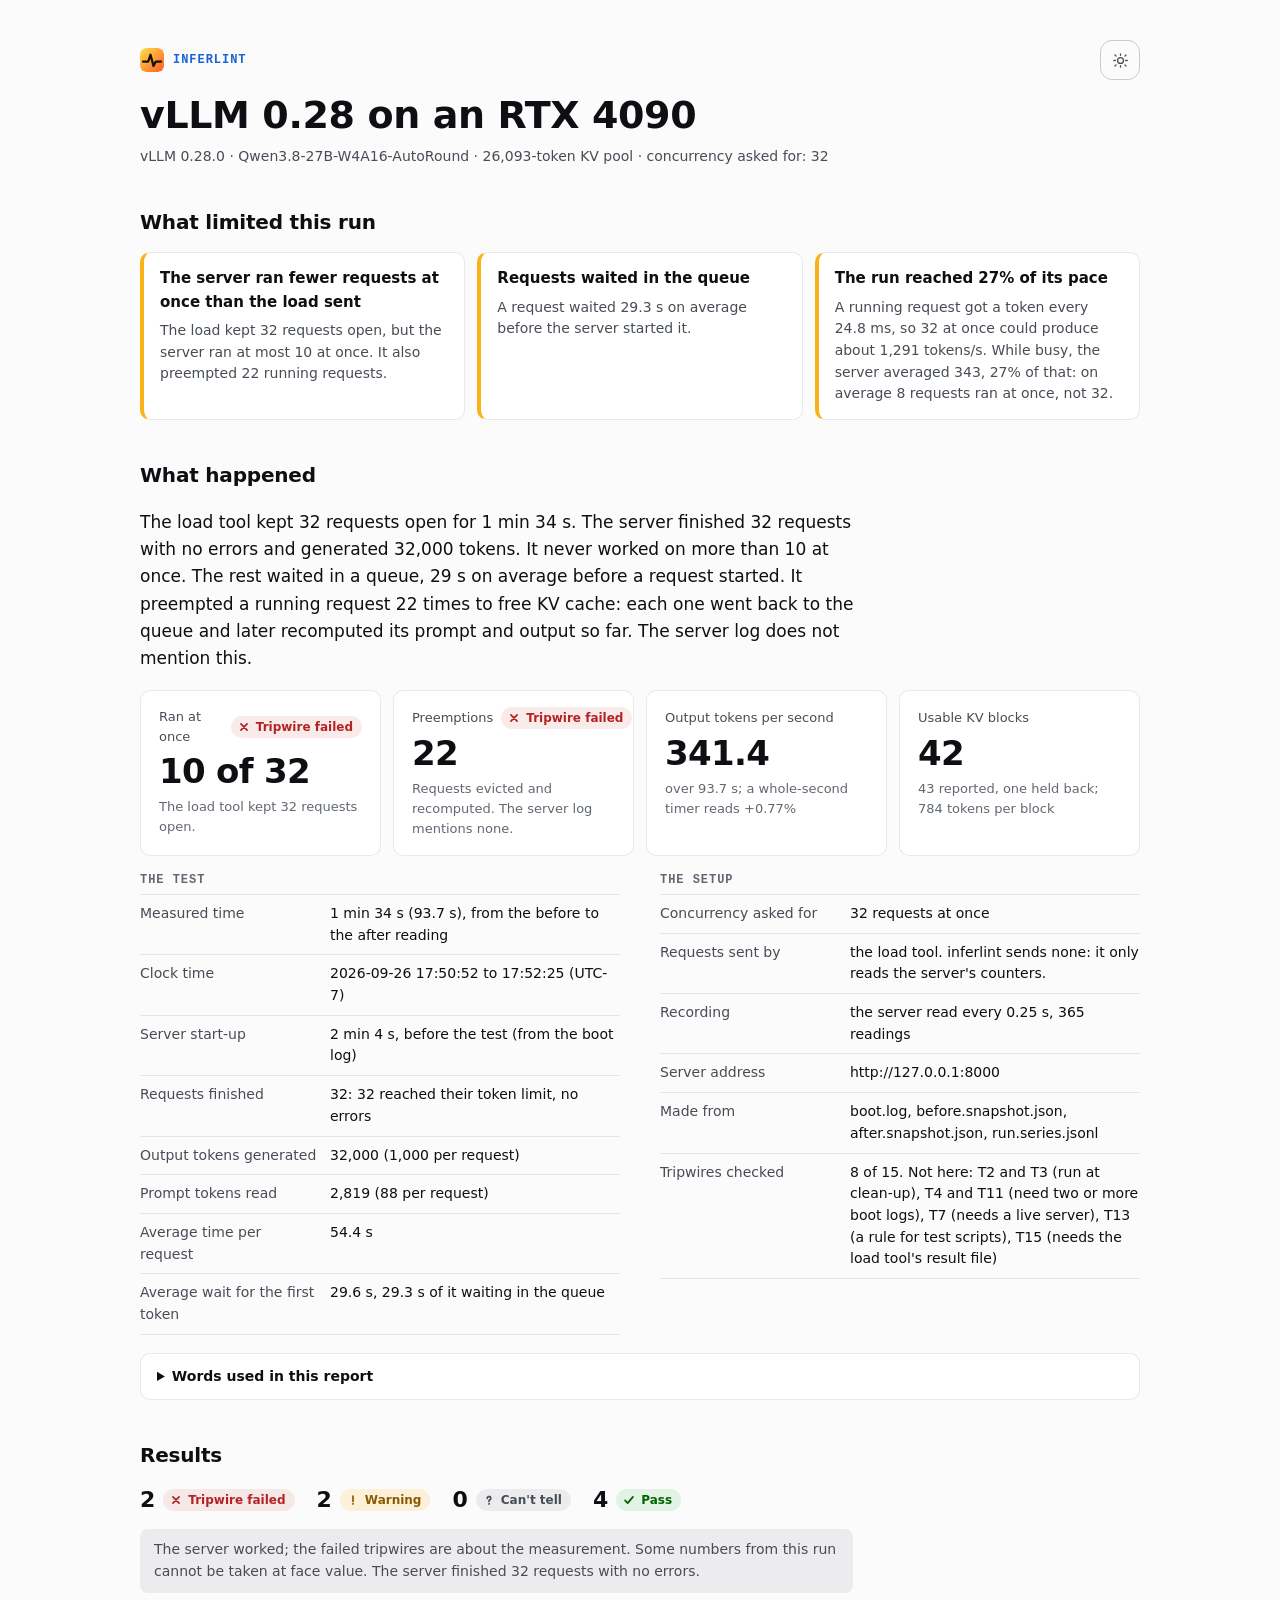
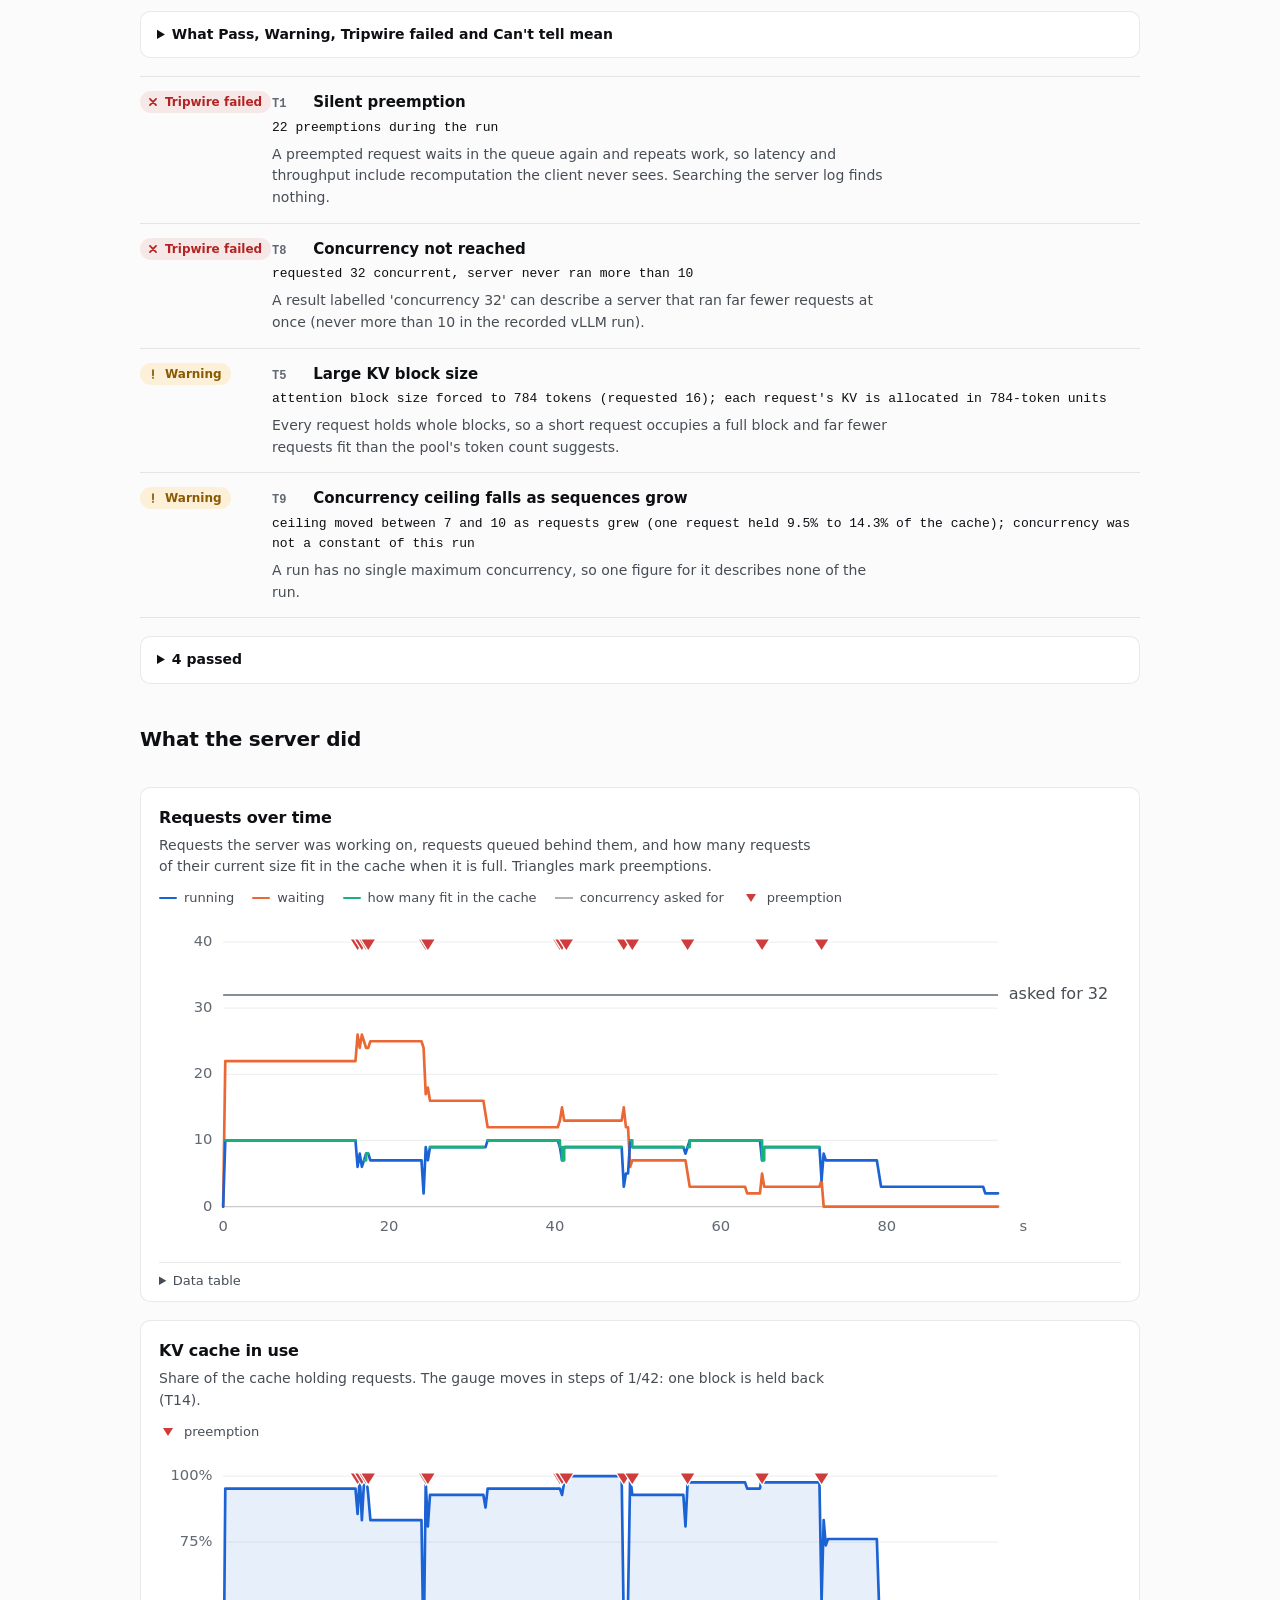
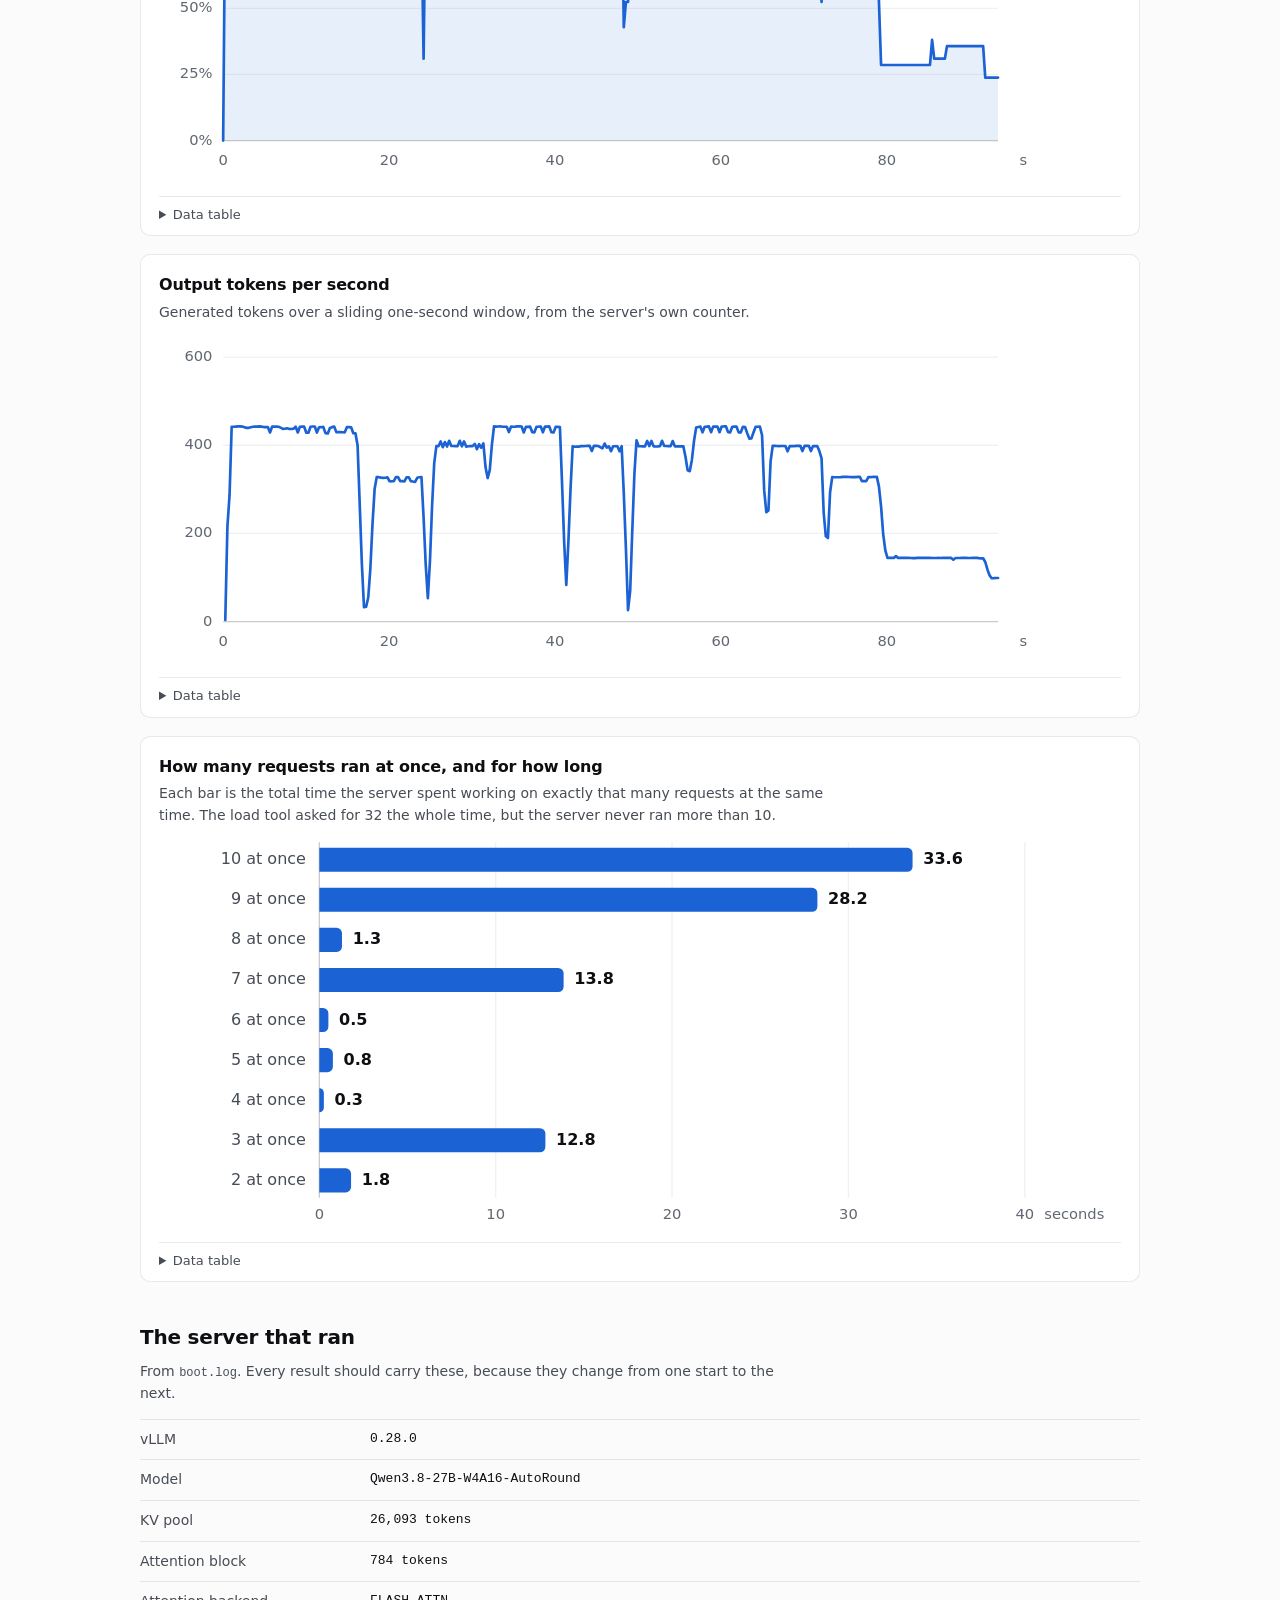
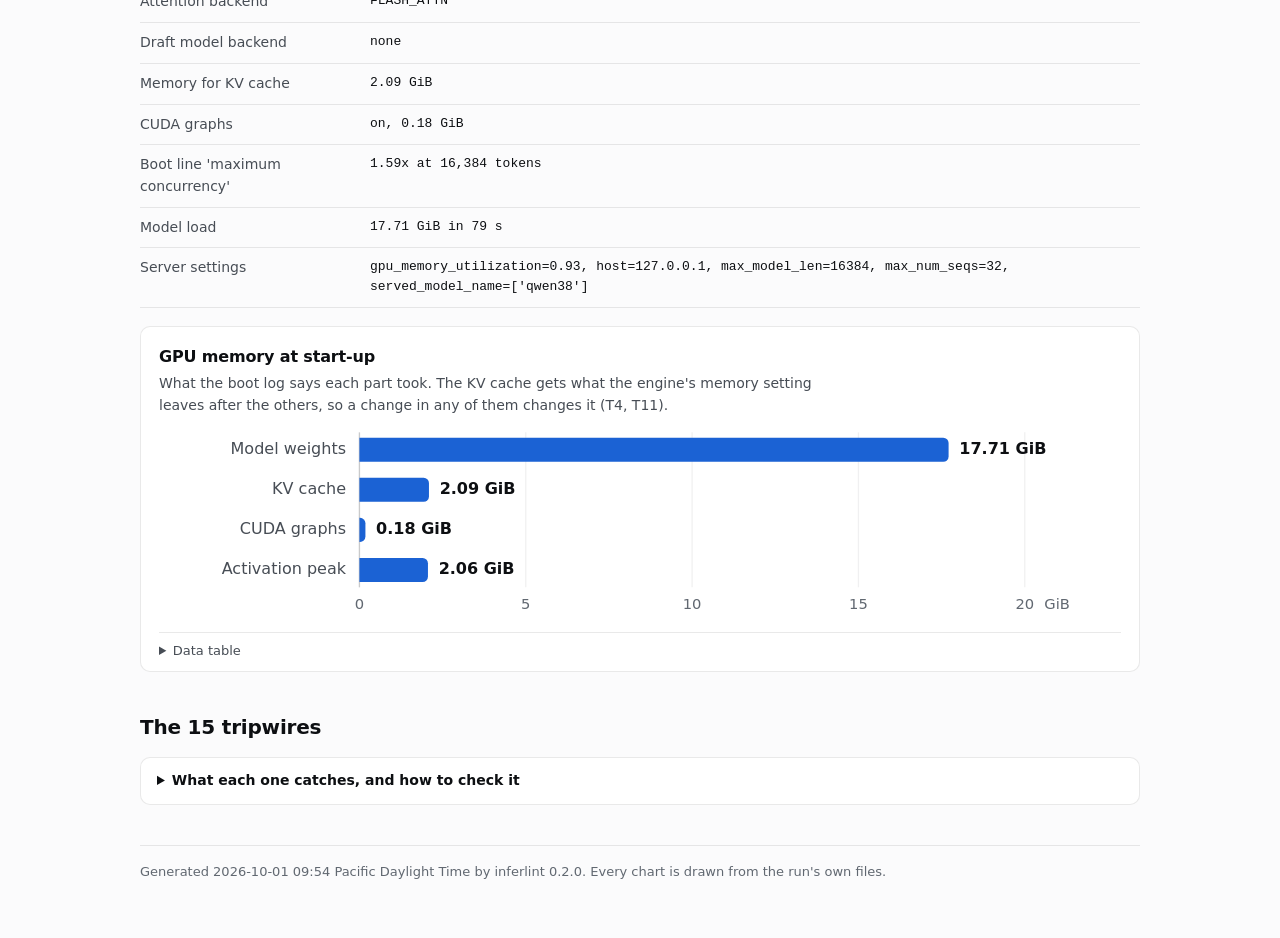
==== commit 690ac543: "Report and CLI: what limited the run, run folders, a gentler page What limited the run (insights.py)" ====
--- a/docs/example-report.html
+++ b/docs/example-report.html
@@ -181,7 +181,21 @@
 }
 @media (prefers-reduced-motion:reduce){*{transition:none!important}}
 .version-note{margin:10px 0 0;padding:8px 12px;border-radius:8px;background:var(--warning-bg);color:var(--ink-2);font-size:13.5px;max-width:80ch}
-</style></head><body><div class="page"><header class="top"><div class="bar"><div class="brand"><svg class="logo" aria-hidden="true" xmlns="http://www.w3.org/2000/svg" viewBox="0 0 32 32"><defs><linearGradient id="inferlint-g" x1="0" y1="0" x2="1" y2="1"><stop offset="0" stop-color="#ffe14d"/><stop offset="1" stop-color="#ff5c1f"/></linearGradient></defs><rect width="32" height="32" rx="8" fill="url(#inferlint-g)"/><path d="M4 18h7l3-9 4 15 3-6h7" fill="none" stroke="#14110f" stroke-width="3" stroke-linecap="round" stroke-linejoin="round"/></svg>inferlint</div><button type="button" class="icon-btn" data-theme-toggle aria-label="Switch theme"><svg class="ico-moon" viewBox="0 0 24 24" aria-hidden="true"><path d="M20 14.5A8.5 8.5 0 0 1 9.5 4a8.5 8.5 0 1 0 10.5 10.5z"/></svg><svg class="ico-sun" viewBox="0 0 24 24" aria-hidden="true"><circle cx="12" cy="12" r="4.2"/><path d="M12 2.5v2.2M12 19.3v2.2M4.2 4.2l1.6 1.6M18.2 18.2l1.6 1.6M2.5 12h2.2M19.3 12h2.2M4.2 19.8l1.6-1.6M18.2 5.8l1.6-1.6"/></svg></button></div><h1>vLLM 0.28 on an RTX 4090</h1><p class="meta">vLLM 0.28.0 · Qwen3.8-27B-W4A16-AutoRound · 26,093-token KV pool · concurrency asked for: 32</p></header><section class="happened" aria-labelledby="h-happened"><h2 id="h-happened">What happened</h2><p class="lede">The load tool kept 32 requests open for 1 min 34 s. The server finished 32 requests with no errors and generated 32,000 tokens. It never worked on more than 10 at once. The rest waited in a queue, 29 s on average before a request started. It preempted a running request 22 times to free KV cache: each one went back to the queue and later recomputed its prompt and output so far. The server log does not mention this.</p><section class="tiles" aria-label="Headline numbers"><div class="tile"><div class="tile-head"><span class="tile-label">Ran at once</span><span class="pill fail"><svg viewBox="0 0 16 16" aria-hidden="true"><path d="M4.5 4.5l7 7M11.5 4.5l-7 7"/></svg>Tripwire failed</span></div><div class="tile-value">10 of 32</div><div class="tile-sub">The load tool kept 32 requests open.</div></div><div class="tile"><div class="tile-head"><span class="tile-label">Preemptions</span><span class="pill fail"><svg viewBox="0 0 16 16" aria-hidden="true"><path d="M4.5 4.5l7 7M11.5 4.5l-7 7"/></svg>Tripwire failed</span></div><div class="tile-value">22</div><div class="tile-sub">Requests evicted and recomputed. The server log mentions none.</div></div><div class="tile"><div class="tile-head"><span class="tile-label">Output tokens per second</span></div><div class="tile-value">341.4</div><div class="tile-sub">over 93.7 s; a whole-second timer reads +0.77%</div></div><div class="tile"><div class="tile-head"><span class="tile-label">Usable KV blocks</span></div><div class="tile-value">42</div><div class="tile-sub">43 reported, one held back; 784 tokens per block</div></div></section><div class="facts"><div class="facts-group"><h3>The test</h3><dl><dt>Measured time</dt><dd>1 min 34 s (93.7 s), from the before to the after reading</dd><dt>Clock time</dt><dd>2026-09-26 17:50:52 to 17:52:25 (UTC-7)</dd><dt>Server start-up</dt><dd>2 min 4 s, before the test (from the boot log)</dd><dt>Requests finished</dt><dd>32: 32 reached their token limit, no errors</dd><dt>Output tokens generated</dt><dd>32,000 (1,000 per request)</dd><dt>Prompt tokens read</dt><dd>2,819 (88 per request)</dd><dt>Average time per request</dt><dd>54.4 s</dd><dt>Average wait for the first token</dt><dd>29.6 s, 29.3 s of it waiting in the queue</dd></dl></div><div class="facts-group"><h3>The setup</h3><dl><dt>Concurrency asked for</dt><dd>32 requests at once</dd><dt>Requests sent by</dt><dd>the load tool. inferlint sends none: it only reads the server&#x27;s counters.</dd><dt>Recording</dt><dd>the server read every 0.25 s, 365 readings</dd><dt>Server address</dt><dd>http://127.0.0.1:8000</dd><dt>Made from</dt><dd>boot.log, before.snapshot.json, after.snapshot.json, run.series.jsonl</dd><dt>Tripwires checked</dt><dd>8 of 15. Not here: T2 and T3 (run at clean-up), T4 and T11 (need two or more boot logs), T7 (needs a live server), T13 (a rule for test scripts), T15 (needs the load tool&#x27;s result file)</dd></dl></div></div><details class="gloss" id="words"><summary>Words used in this report</summary><dl class="terms"><dt>Token</dt><dd>The unit of text a model reads and writes, defined by its tokenizer. How much text one token covers depends on the model, the tokenizer and the language. Throughput, KV cache and cost are all counted in tokens.</dd><dt>Prompt and output tokens</dt><dd>Prompt tokens are the input sent to the model. Output tokens are the tokens it generates in reply.</dd><dt>Request</dt><dd>One completion request sent to the server, and its response.</dd><dt>Concurrency</dt><dd>The number of requests in progress at the same moment. &#x27;Asked for&#x27; is how many the load tool kept open. &#x27;Running&#x27; is how many the scheduler was actually processing. The rest wait in its queue.</dd><dt>Waiting (queue)</dt><dd>Requests the server has accepted but not scheduled, because the KV cache has no room for them yet.</dd><dt>KV cache</dt><dd>GPU memory holding the attention keys and values for every token of every running request, so they are not recomputed for each new token. A request&#x27;s KV grows with its length.</dd><dt>KV pool</dt><dd>The size of the KV cache in tokens, set when vLLM starts from the GPU memory left after the model and CUDA graphs are loaded. It can differ from one start to the next (T4, T11).</dd><dt>KV block</dt><dd>The allocation unit of the KV cache: a request always holds whole blocks, so even a short request holds a full one. The usual size is 16 tokens; models that mix attention and Mamba layers use blocks of hundreds of tokens (T5).</dd><dt>Null block</dt><dd>One block vLLM reserves and never gives to a request, so a pool of N blocks holds requests in N - 1 of them (T14).</dd><dt>Fit in cache (ceiling)</dt><dd>How many requests of their current size fit when the cache is full: floor(1 / share), where share is the fraction of the cache one request holds. As sequences grow, fewer fit (T9).</dd><dt>Preemption</dt><dd>When a running request needs a block and none is free, vLLM evicts a running request: it frees that request&#x27;s KV blocks and later recomputes them from the prompt and the output so far. vLLM counts it in vllm:num_preemptions_total and writes no log line (T1).</dd><dt>Output tokens per second</dt><dd>Tokens generated per second by all requests together, from the server&#x27;s own counter.</dd><dt>Time to first token</dt><dd>Time from sending a request until the first token of the answer comes back. It includes the time spent waiting in the queue.</dd><dt>Boot log</dt><dd>The messages vLLM prints while it starts. They record the settings it actually chose, which can differ from the ones asked for.</dd><dt>Before and after readings</dt><dd>Copies of the server&#x27;s counters taken just before and just after the test. The difference between them is what happened during the test.</dd><dt>Recording</dt><dd>The server&#x27;s gauges, read several times a second during the test. The charts are drawn from it.</dd><dt>Attention backend</dt><dd>The code that does the model&#x27;s main calculation on the GPU. vLLM has several and picks one unless it is told which (T6).</dd><dt>CUDA graphs</dt><dd>A speed-up in which vLLM records the GPU&#x27;s steps once at start-up and replays them. It costs a little memory.</dd></dl></details></section><section class="results" aria-labelledby="h-results"><h2 id="h-results">Results</h2><ul class="verdict" aria-label="Check results"><li class="count fail"><span class="n">2</span><span class="pill fail"><svg viewBox="0 0 16 16" aria-hidden="true"><path d="M4.5 4.5l7 7M11.5 4.5l-7 7"/></svg>Tripwire failed</span></li><li class="count warn"><span class="n">2</span><span class="pill warn"><svg viewBox="0 0 16 16" aria-hidden="true"><path d="M8 3.5v6M8 12.2v.3"/></svg>Warning</span></li><li class="count unknown"><span class="n">0</span><span class="pill unknown"><svg viewBox="0 0 16 16" aria-hidden="true"><path d="M6 6a2 2 0 1 1 2.6 1.9c-.4.2-.6.5-.6 1v.6M8 12.2v.3"/></svg>Can't tell</span></li><li class="count pass"><span class="n">4</span><span class="pill pass"><svg viewBox="0 0 16 16" aria-hidden="true"><path d="M3.5 8.5l3 3 6-7"/></svg>Pass</span></li></ul><p class="status-note">The server worked; the failed tripwires are about the measurement. Some numbers from this run cannot be taken at face value. The server finished 32 requests with no errors.</p><details class="gloss"><summary>What Pass, Warning, Tripwire failed and Can't tell mean</summary><div class="tablewrap"><table class="meanings"><thead><tr><th scope="col">Result</th><th scope="col">What it means</th><th scope="col">What to do</th></tr></thead><tbody><tr><td><span class="pill fail"><svg viewBox="0 0 16 16" aria-hidden="true"><path d="M4.5 4.5l7 7M11.5 4.5l-7 7"/></svg>Tripwire failed</span></td><td>The tripwire caught its problem in this run. For T7 and T12 that means the server failed. For every other tripwire the server worked, but a number from the run (concurrency, throughput or latency) does not mean what it seems.</td><td>Read the finding. Fix the setup and run again, or report the number together with the finding.</td></tr><tr><td><span class="pill warn"><svg viewBox="0 0 16 16" aria-hidden="true"><path d="M8 3.5v6M8 12.2v.3"/></svg>Warning</span></td><td>Nothing is wrong on its own, but a setting or an effect changes how the numbers should be read.</td><td>Keep the warning with the results, so whoever compares them knows.</td></tr><tr><td><span class="pill unknown"><svg viewBox="0 0 16 16" aria-hidden="true"><path d="M6 6a2 2 0 1 1 2.6 1.9c-.4.2-.6.5-.6 1v.6M8 12.2v.3"/></svg>Can't tell</span></td><td>The check could not decide, because a counter or log line it needs was missing, for example from a vLLM version it does not know. It never counts as a pass.</td><td>Supply the missing file, or check the vLLM version.</td></tr><tr><td><span class="pill pass"><svg viewBox="0 0 16 16" aria-hidden="true"><path d="M3.5 8.5l3 3 6-7"/></svg>Pass</span></td><td>The tripwire looked for its problem in this run and did not find it.</td><td>Nothing. A pass covers this run only.</td></tr></tbody></table></div></details><ol class="findings"><li class="finding fail"><div class="f-status"><span class="pill fail"><svg viewBox="0 0 16 16" aria-hidden="true"><path d="M4.5 4.5l7 7M11.5 4.5l-7 7"/></svg>Tripwire failed</span></div><div class="f-body"><div class="f-title"><span class="tw">T1</span>Silent preemption</div><p class="msg">22 preemptions during the run</p><p class="what">A preempted request waits in the queue again and repeats work, so latency and throughput include recomputation the client never sees. Searching the server log finds nothing.</p></div></li><li class="finding fail"><div class="f-status"><span class="pill fail"><svg viewBox="0 0 16 16" aria-hidden="true"><path d="M4.5 4.5l7 7M11.5 4.5l-7 7"/></svg>Tripwire failed</span></div><div class="f-body"><div class="f-title"><span class="tw">T8</span>Concurrency not reached</div><p class="msg">requested 32 concurrent, server never ran more than 10</p><p class="what">A result labelled &#x27;concurrency 32&#x27; can describe a server that ran far fewer requests at once (never more than 10 in the recorded vLLM run).</p></div></li><li class="finding warn"><div class="f-status"><span class="pill warn"><svg viewBox="0 0 16 16" aria-hidden="true"><path d="M8 3.5v6M8 12.2v.3"/></svg>Warning</span></div><div class="f-body"><div class="f-title"><span class="tw">T5</span>Large KV block size</div><p class="msg">attention block size forced to 784 tokens (requested 16); each request&#x27;s KV is allocated in 784-token units</p><p class="what">Every request holds whole blocks, so a short request occupies a full block and far fewer requests fit than the pool&#x27;s token count suggests.</p></div></li><li class="finding warn"><div class="f-status"><span class="pill warn"><svg viewBox="0 0 16 16" aria-hidden="true"><path d="M8 3.5v6M8 12.2v.3"/></svg>Warning</span></div><div class="f-body"><div class="f-title"><span class="tw">T9</span>Concurrency ceiling falls as sequences grow</div><p class="msg">ceiling moved between 7 and 10 as requests grew (one request held 9.5% to 14.3% of the cache); concurrency was not a constant of this run</p><p class="what">A run has no single maximum concurrency, so one figure for it describes none of the run.</p></div></li><li class="finding pass"><div class="f-status"><span class="pill pass"><svg viewBox="0 0 16 16" aria-hidden="true"><path d="M3.5 8.5l3 3 6-7"/></svg>Pass</span></div><div class="f-body"><div class="f-title"><span class="tw">T6</span>Requested attention backend ignored</div><p class="msg">nothing to check: the server was started without --attention-backend, so vLLM chose its own (FLASH_ATTN) and nothing could be ignored; there was no draft model either</p></div></li><li class="finding pass"><div class="f-status"><span class="pill pass"><svg viewBox="0 0 16 16" aria-hidden="true"><path d="M3.5 8.5l3 3 6-7"/></svg>Pass</span></div><div class="f-body"><div class="f-title"><span class="tw">T10</span>Integer-second timing</div><p class="msg">341.44 tokens/s over 93.720s</p></div></li><li class="finding pass"><div class="f-status"><span class="pill pass"><svg viewBox="0 0 16 16" aria-hidden="true"><path d="M3.5 8.5l3 3 6-7"/></svg>Pass</span></div><div class="f-body"><div class="f-title"><span class="tw">T12</span>Start-up failure without a cause</div><p class="msg">no failure in log</p></div></li><li class="finding pass"><div class="f-status"><span class="pill pass"><svg viewBox="0 0 16 16" aria-hidden="true"><path d="M3.5 8.5l3 3 6-7"/></svg>Pass</span></div><div class="f-body"><div class="f-title"><span class="tw">T14</span>Reserved null block</div><p class="msg">gauge denominator is 42 = num_gpu_blocks (43) - 1 null block</p></div></li></ol></section><section class="charts"><h2>What the server did</h2><figure class="chart" id="fig-requests" data-chart><figcaption><h3>Requests over time</h3><p>Requests the server was working on, requests queued behind them, and how many requests of their current size fit in the cache when it is full. Triangles mark preemptions.</p></figcaption><ul class="legend"><li><svg viewBox="0 0 18 10" aria-hidden="true"><line class="mark s1" x1="1" x2="17" y1="5" y2="5"/></svg>running</li><li><svg viewBox="0 0 18 10" aria-hidden="true"><line class="mark s2" x1="1" x2="17" y1="5" y2="5"/></svg>waiting</li><li><svg viewBox="0 0 18 10" aria-hidden="true"><line class="mark s3" x1="1" x2="17" y1="5" y2="5"/></svg>how many fit in the cache</li><li><svg viewBox="0 0 18 10" aria-hidden="true"><line class="ref" x1="0" x2="18" y1="5" y2="5"/></svg>concurrency asked for</li><li><svg viewBox="0 0 12 10" aria-hidden="true"><path class="ev" d="M1 1H11L6 9Z"/></svg>preemption</li></ul><div class="plot"><svg viewBox="0 0 720 250" role="img" aria-label="Requests running and waiting over time" preserveAspectRatio="xMidYMid meet"><line class="axis" x1="48" x2="628" y1="216" y2="216"/><text class="tick" x="40" y="216" text-anchor="end" dominant-baseline="middle">0</text><line class="grid" x1="48" x2="628" y1="166.5" y2="166.5"/><text class="tick" x="40" y="166.5" text-anchor="end" dominant-baseline="middle">10</text><line class="grid" x1="48" x2="628" y1="117" y2="117"/><text class="tick" x="40" y="117" text-anchor="end" dominant-baseline="middle">20</text><line class="grid" x1="48" x2="628" y1="67.5" y2="67.5"/><text class="tick" x="40" y="67.5" text-anchor="end" dominant-baseline="middle">30</text><line class="grid" x1="48" x2="628" y1="18" y2="18"/><text class="tick" x="40" y="18" text-anchor="end" dominant-baseline="middle">40</text><text class="tick" x="48" y="234" text-anchor="middle">0</text><text class="tick" x="172.17" y="234" text-anchor="middle">20</text><text class="tick" x="296.33" y="234" text-anchor="middle">40</text><text class="tick" x="420.5" y="234" text-anchor="middle">60</text><text class="tick" x="544.67" y="234" text-anchor="middle">80</text><text class="tick unit" x="644" y="234">s</text><line class="ref" x1="48" x2="628" y1="57.6" y2="57.6"/><text class="lab" x="636" y="57.6" dominant-baseline="middle">asked for 32</text><path class="mark s2" d="M48 216L49.6 107.1L51.19 107.1L52.79 107.1L54.38 107.1L55.97 107.1L57.56 107.1L59.15 107.1L60.74 107.1L62.33 107.1L63.94 107.1L65.54 107.1L67.13 107.1L68.72 107.1L70.32 107.1L71.91 107.1L73.5 107.1L75.09 107.1L76.68 107.1L78.28 107.1L79.87 107.1L81.46 107.1L83.06 107.1L84.65 107.1L86.24 107.1L87.83 107.1L89.42 107.1L91.04 107.1L92.66 107.1L94.25 107.1L95.85 107.1L97.49 107.1L99.08 107.1L100.67 107.1L102.27 107.1L103.86 107.1L105.45 107.1L107.04 107.1L108.64 107.1L110.23 107.1L111.82 107.1L113.41 107.1L115 107.1L116.59 107.1L118.19 107.1L119.79 107.1L121.38 107.1L122.97 107.1L124.58 107.1L126.33 107.1L127.92 107.1L129.51 107.1L131.1 107.1L132.69 107.1L134.28 107.1L135.87 107.1L137.46 107.1L139.05 107.1L140.65 107.1L142.25 107.1L143.85 107.1L145.45 107.1L147.04 107.1L148.63 87.3L150.23 97.2L151.82 87.3L153.41 92.25L155.01 97.2L156.6 97.2L158.19 92.25L159.78 92.25L161.37 92.25L162.96 92.25L164.56 92.25L166.16 92.25L167.76 92.25L169.35 92.25L170.95 92.25L172.54 92.25L174.13 92.25L175.72 92.25L177.32 92.25L178.91 92.25L180.5 92.25L182.09 92.25L183.69 92.25L185.28 92.25L186.87 92.25L188.46 92.25L190.07 92.25L191.67 92.25L193.26 92.25L194.85 92.25L196.44 92.25L198.03 97.2L199.63 131.85L201.22 126.9L202.81 136.8L204.41 136.8L206 136.8L207.59 136.8L209.18 136.8L210.79 136.8L212.39 136.8L213.98 136.8L215.57 136.8L217.16 136.8L218.75 136.8L220.34 136.8L221.93 136.8L223.52 136.8L225.11 136.8L226.71 136.8L228.31 136.8L229.9 136.8L231.49 136.8L233.08 136.8L234.67 136.8L236.34 136.8L237.94 136.8L239.53 136.8L241.16 136.8L242.78 136.8L244.37 146.7L245.96 156.6L247.55 156.6L249.14 156.6L250.73 156.6L252.32 156.6L253.91 156.6L255.5 156.6L257.1 156.6L258.69 156.6L260.27 156.6L261.86 156.6L263.46 156.6L265.05 156.6L266.64 156.6L268.23 156.6L269.82 156.6L271.41 156.6L273 156.6L274.6 156.6L276.19 156.6L277.78 156.6L279.37 156.6L280.96 156.6L282.55 156.6L284.14 156.6L285.73 156.6L287.32 156.6L288.92 156.6L290.5 156.6L292.09 156.6L293.69 156.6L295.28 156.6L296.87 156.6L298.46 156.6L300.05 151.65L301.64 141.75L303.23 151.65L304.83 151.65L306.42 151.65L308.01 151.65L309.6 151.65L311.21 151.65L312.8 151.65L314.39 151.65L315.98 151.65L317.57 151.65L319.16 151.65L320.75 151.65L322.34 151.65L323.93 151.65L325.51 151.65L327.11 151.65L328.7 151.65L330.32 151.65L331.94 151.65L333.54 151.65L335.13 151.65L336.72 151.65L338.31 151.65L339.9 151.65L341.5 151.65L343.09 151.65L344.68 151.65L346.27 151.65L347.86 141.75L349.45 156.6L351.04 156.6L352.64 186.3L354.23 181.35L355.82 181.35L357.41 181.35L359 181.35L360.59 181.35L362.19 181.35L363.78 181.35L365.37 181.35L366.96 181.35L368.55 181.35L370.15 181.35L371.74 181.35L373.34 181.35L374.93 181.35L376.51 181.35L378.1 181.35L379.69 181.35L381.29 181.35L382.88 181.35L384.47 181.35L386.06 181.35L387.66 181.35L389.25 181.35L390.84 181.35L392.44 181.35L394.04 181.35L395.63 191.25L397.24 201.15L398.84 201.15L400.45 201.15L402.04 201.15L403.63 201.15L405.22 201.15L406.81 201.15L408.4 201.15L409.99 201.15L411.58 201.15L413.17 201.15L414.76 201.15L416.35 201.15L417.94 201.15L419.53 201.15L421.12 201.15L422.71 201.15L424.3 201.15L425.89 201.15L427.49 201.15L429.08 201.15L430.67 201.15L432.26 201.15L433.85 201.15L435.44 201.15L437.04 201.15L438.63 201.15L440.22 206.1L441.81 206.1L443.4 206.1L444.99 206.1L446.58 206.1L448.17 206.1L449.77 206.1L451.36 191.25L452.95 201.15L454.55 201.15L456.14 201.15L457.73 201.15L459.31 201.15L460.91 201.15L462.5 201.15L464.09 201.15L465.68 201.15L467.27 201.15L468.86 201.15L470.45 201.15L472.04 201.15L473.63 201.15L475.22 201.15L476.81 201.15L478.4 201.15L479.99 201.15L481.58 201.15L483.17 201.15L484.75 201.15L486.34 201.15L487.93 201.15L489.53 201.15L491.12 201.15L492.71 201.15L494.3 201.15L495.89 196.2L497.48 216L499.08 216L500.67 216L502.27 216L503.86 216L505.45 216L507.05 216L508.64 216L510.23 216L511.82 216L513.41 216L515 216L516.59 216L518.18 216L519.77 216L521.36 216L522.95 216L524.54 216L526.13 216L527.73 216L529.32 216L530.91 216L532.5 216L534.09 216L535.68 216L537.27 216L538.85 216L540.44 216L542.03 216L543.62 216L545.21 216L546.8 216L548.39 216L549.98 216L551.57 216L553.16 216L554.75 216L556.34 216L557.93 216L559.52 216L561.11 216L562.71 216L564.3 216L565.89 216L567.48 216L569.07 216L570.66 216L572.25 216L573.84 216L575.44 216L577.03 216L578.62 216L580.21 216L581.8 216L583.39 216L584.99 216L586.58 216L588.17 216L589.76 216L591.35 216L592.94 216L594.53 216L596.13 216L597.72 216L599.31 216L600.9 216L602.49 216L604.08 216L605.68 216L607.27 216L608.86 216L610.44 216L612.04 216L613.65 216L615.25 216L616.83 216L618.43 216L620.03 216L621.64 216L623.23 216L624.82 216L626.41 216L628 216"/><path class="mark s1" d="M48 216L49.6 166.5L51.19 166.5L52.79 166.5L54.38 166.5L55.97 166.5L57.56 166.5L59.15 166.5L60.74 166.5L62.33 166.5L63.94 166.5L65.54 166.5L67.13 166.5L68.72 166.5L70.32 166.5L71.91 166.5L73.5 166.5L75.09 166.5L76.68 166.5L78.28 166.5L79.87 166.5L81.46 166.5L83.06 166.5L84.65 166.5L86.24 166.5L87.83 166.5L89.42 166.5L91.04 166.5L92.66 166.5L94.25 166.5L95.85 166.5L97.49 166.5L99.08 166.5L100.67 166.5L102.27 166.5L103.86 166.5L105.45 166.5L107.04 166.5L108.64 166.5L110.23 166.5L111.82 166.5L113.41 166.5L115 166.5L116.59 166.5L118.19 166.5L119.79 166.5L121.38 166.5L122.97 166.5L124.58 166.5L126.33 166.5L127.92 166.5L129.51 166.5L131.1 166.5L132.69 166.5L134.28 166.5L135.87 166.5L137.46 166.5L139.05 166.5L140.65 166.5L142.25 166.5L143.85 166.5L145.45 166.5L147.04 166.5L148.63 186.3L150.23 176.4L151.82 186.3L153.41 181.35L155.01 176.4L156.6 176.4L158.19 181.35L159.78 181.35L161.37 181.35L162.96 181.35L164.56 181.35L166.16 181.35L167.76 181.35L169.35 181.35L170.95 181.35L172.54 181.35L174.13 181.35L175.72 181.35L177.32 181.35L178.91 181.35L180.5 181.35L182.09 181.35L183.69 181.35L185.28 181.35L186.87 181.35L188.46 181.35L190.07 181.35L191.67 181.35L193.26 181.35L194.85 181.35L196.44 181.35L198.03 206.1L199.63 171.45L201.22 181.35L202.81 171.45L204.41 171.45L206 171.45L207.59 171.45L209.18 171.45L210.79 171.45L212.39 171.45L213.98 171.45L215.57 171.45L217.16 171.45L218.75 171.45L220.34 171.45L221.93 171.45L223.52 171.45L225.11 171.45L226.71 171.45L228.31 171.45L229.9 171.45L231.49 171.45L233.08 171.45L234.67 171.45L236.34 171.45L237.94 171.45L239.53 171.45L241.16 171.45L242.78 171.45L244.37 171.45L245.96 166.5L247.55 166.5L249.14 166.5L250.73 166.5L252.32 166.5L253.91 166.5L255.5 166.5L257.1 166.5L258.69 166.5L260.27 166.5L261.86 166.5L263.46 166.5L265.05 166.5L266.64 166.5L268.23 166.5L269.82 166.5L271.41 166.5L273 166.5L274.6 166.5L276.19 166.5L277.78 166.5L279.37 166.5L280.96 166.5L282.55 166.5L284.14 166.5L285.73 166.5L287.32 166.5L288.92 166.5L290.5 166.5L292.09 166.5L293.69 166.5L295.28 166.5L296.87 166.5L298.46 166.5L300.05 171.45L301.64 181.35L303.23 171.45L304.83 171.45L306.42 171.45L308.01 171.45L309.6 171.45L311.21 171.45L312.8 171.45L314.39 171.45L315.98 171.45L317.57 171.45L319.16 171.45L320.75 171.45L322.34 171.45L323.93 171.45L325.51 171.45L327.11 171.45L328.7 171.45L330.32 171.45L331.94 171.45L333.54 171.45L335.13 171.45L336.72 171.45L338.31 171.45L339.9 171.45L341.5 171.45L343.09 171.45L344.68 171.45L346.27 171.45L347.86 201.15L349.45 191.25L351.04 191.25L352.64 166.5L354.23 171.45L355.82 171.45L357.41 171.45L359 171.45L360.59 171.45L362.19 171.45L363.78 171.45L365.37 171.45L366.96 171.45L368.55 171.45L370.15 171.45L371.74 171.45L373.34 171.45L374.93 171.45L376.51 171.45L378.1 171.45L379.69 171.45L381.29 171.45L382.88 171.45L384.47 171.45L386.06 171.45L387.66 171.45L389.25 171.45L390.84 171.45L392.44 171.45L394.04 176.4L395.63 171.45L397.24 166.5L398.84 166.5L400.45 166.5L402.04 166.5L403.63 166.5L405.22 166.5L406.81 166.5L408.4 166.5L409.99 166.5L411.58 166.5L413.17 166.5L414.76 166.5L416.35 166.5L417.94 166.5L419.53 166.5L421.12 166.5L422.71 166.5L424.3 166.5L425.89 166.5L427.49 166.5L429.08 166.5L430.67 166.5L432.26 166.5L433.85 166.5L435.44 166.5L437.04 166.5L438.63 166.5L440.22 166.5L441.81 166.5L443.4 166.5L444.99 166.5L446.58 166.5L448.17 166.5L449.77 166.5L451.36 181.35L452.95 171.45L454.55 171.45L456.14 171.45L457.73 171.45L459.31 171.45L460.91 171.45L462.5 171.45L464.09 171.45L465.68 171.45L467.27 171.45L468.86 171.45L470.45 171.45L472.04 171.45L473.63 171.45L475.22 171.45L476.81 171.45L478.4 171.45L479.99 171.45L481.58 171.45L483.17 171.45L484.75 171.45L486.34 171.45L487.93 171.45L489.53 171.45L491.12 171.45L492.71 171.45L494.3 171.45L495.89 196.2L497.48 176.4L499.08 181.35L500.67 181.35L502.27 181.35L503.86 181.35L505.45 181.35L507.05 181.35L508.64 181.35L510.23 181.35L511.82 181.35L513.41 181.35L515 181.35L516.59 181.35L518.18 181.35L519.77 181.35L521.36 181.35L522.95 181.35L524.54 181.35L526.13 181.35L527.73 181.35L529.32 181.35L530.91 181.35L532.5 181.35L534.09 181.35L535.68 181.35L537.27 181.35L538.85 191.25L540.44 201.15L542.03 201.15L543.62 201.15L545.21 201.15L546.8 201.15L548.39 201.15L549.98 201.15L551.57 201.15L553.16 201.15L554.75 201.15L556.34 201.15L557.93 201.15L559.52 201.15L561.11 201.15L562.71 201.15L564.3 201.15L565.89 201.15L567.48 201.15L569.07 201.15L570.66 201.15L572.25 201.15L573.84 201.15L575.44 201.15L577.03 201.15L578.62 201.15L580.21 201.15L581.8 201.15L583.39 201.15L584.99 201.15L586.58 201.15L588.17 201.15L589.76 201.15L591.35 201.15L592.94 201.15L594.53 201.15L596.13 201.15L597.72 201.15L599.31 201.15L600.9 201.15L602.49 201.15L604.08 201.15L605.68 201.15L607.27 201.15L608.86 201.15L610.44 201.15L612.04 201.15L613.65 201.15L615.25 201.15L616.83 201.15L618.43 206.1L620.03 206.1L621.64 206.1L623.23 206.1L624.82 206.1L626.41 206.1L628 206.1"/><path class="mark s3" d="M49.6 166.5H51.19V166.5H52.79V166.5H54.38V166.5H55.97V166.5H57.56V166.5H59.15V166.5H60.74V166.5H62.33V166.5H63.94V166.5H65.54V166.5H67.13V166.5H68.72V166.5H70.32V166.5H71.91V166.5H73.5V166.5H75.09V166.5H76.68V166.5H78.28V166.5H79.87V166.5H81.46V166.5H83.06V166.5H84.65V166.5H86.24V166.5H87.83V166.5H89.42V166.5H91.04V166.5H92.66V166.5H94.25V166.5H95.85V166.5H97.49V166.5H99.08V166.5H100.67V166.5H102.27V166.5H103.86V166.5H105.45V166.5H107.04V166.5H108.64V166.5H110.23V166.5H111.82V166.5H113.41V166.5H115V166.5H116.59V166.5H118.19V166.5H119.79V166.5H121.38V166.5H122.97V166.5H124.58V166.5H126.33V166.5H127.92V166.5H129.51V166.5H131.1V166.5H132.69V166.5H134.28V166.5H135.87V166.5H137.46V166.5H139.05V166.5H140.65V166.5H142.25V166.5H143.85V166.5H145.45V166.5H147.04V166.5M150.23 176.4M153.41 181.35H155.01V176.4H156.6V176.4M199.63 171.45M202.81 171.45H204.41V171.45H206V171.45H207.59V171.45H209.18V171.45H210.79V171.45H212.39V171.45H213.98V171.45H215.57V171.45H217.16V171.45H218.75V171.45H220.34V171.45H221.93V171.45H223.52V171.45H225.11V171.45H226.71V171.45H228.31V171.45H229.9V171.45H231.49V171.45H233.08V171.45H234.67V171.45H236.34V171.45H237.94V171.45H239.53V171.45H241.16V171.45H242.78V171.45M245.96 166.5H247.55V166.5H249.14V166.5H250.73V166.5H252.32V166.5H253.91V166.5H255.5V166.5H257.1V166.5H258.69V166.5H260.27V166.5H261.86V166.5H263.46V166.5H265.05V166.5H266.64V166.5H268.23V166.5H269.82V166.5H271.41V166.5H273V166.5H274.6V166.5H276.19V166.5H277.78V166.5H279.37V166.5H280.96V166.5H282.55V166.5H284.14V166.5H285.73V166.5H287.32V166.5H288.92V166.5H290.5V166.5H292.09V166.5H293.69V166.5H295.28V166.5H296.87V166.5H298.46V166.5H300.05V171.45H301.64V181.35H303.23V171.45H304.83V171.45H306.42V171.45H308.01V171.45H309.6V171.45H311.21V171.45H312.8V171.45H314.39V171.45H315.98V171.45H317.57V171.45H319.16V171.45H320.75V171.45H322.34V171.45H323.93V171.45H325.51V171.45H327.11V171.45H328.7V171.45H330.32V171.45H331.94V171.45H333.54V171.45H335.13V171.45H336.72V171.45H338.31V171.45H339.9V171.45H341.5V171.45H343.09V171.45H344.68V171.45H346.27V171.45M352.64 166.5H354.23V171.45H355.82V171.45H357.41V171.45H359V171.45H360.59V171.45H362.19V171.45H363.78V171.45H365.37V171.45H366.96V171.45H368.55V171.45H370.15V171.45H371.74V171.45H373.34V171.45H374.93V171.45H376.51V171.45H378.1V171.45H379.69V171.45H381.29V171.45H382.88V171.45H384.47V171.45H386.06V171.45H387.66V171.45H389.25V171.45H390.84V171.45H392.44V171.45M395.63 171.45H397.24V166.5H398.84V166.5H400.45V166.5H402.04V166.5H403.63V166.5H405.22V166.5H406.81V166.5H408.4V166.5H409.99V166.5H411.58V166.5H413.17V166.5H414.76V166.5H416.35V166.5H417.94V166.5H419.53V166.5H421.12V166.5H422.71V166.5H424.3V166.5H425.89V166.5H427.49V166.5H429.08V166.5H430.67V166.5H432.26V166.5H433.85V166.5H435.44V166.5H437.04V166.5H438.63V166.5H440.22V166.5H441.81V166.5H443.4V166.5H444.99V166.5H446.58V166.5H448.17V166.5H449.77V166.5H451.36V181.35H452.95V171.45H454.55V171.45H456.14V171.45H457.73V171.45H459.31V171.45H460.91V171.45H462.5V171.45H464.09V171.45H465.68V171.45H467.27V171.45H468.86V171.45H470.45V171.45H472.04V171.45H473.63V171.45H475.22V171.45H476.81V171.45H478.4V171.45H479.99V171.45H481.58V171.45H483.17V171.45H484.75V171.45H486.34V171.45H487.93V171.45H489.53V171.45H491.12V171.45H492.71V171.45H494.3V171.45"/><path class="ev" d="M143.63 16H153.63L148.63 24Z"><title>4 preemptions at 16.2 s</title></path><path class="ev" d="M146.82 16H156.82L151.82 24Z"><title>1 preemption at 16.7 s</title></path><path class="ev" d="M150.01 16H160.01L155.01 24Z"><title>1 preemption at 17.2 s</title></path><path class="ev" d="M151.6 16H161.6L156.6 24Z"><title>1 preemption at 17.5 s</title></path><path class="ev" d="M194.63 16H204.63L199.63 24Z"><title>1 preemption at 24.4 s</title></path><path class="ev" d="M196.22 16H206.22L201.22 24Z"><title>1 preemption at 24.7 s</title></path><path class="ev" d="M295.05 16H305.05L300.05 24Z"><title>1 preemption at 40.6 s</title></path><path class="ev" d="M296.64 16H306.64L301.64 24Z"><title>3 preemptions at 40.9 s</title></path><path class="ev" d="M299.83 16H309.83L304.83 24Z"><title>1 preemption at 41.4 s</title></path><path class="ev" d="M342.86 16H352.86L347.86 24Z"><title>2 preemptions at 48.3 s</title></path><path class="ev" d="M349.23 16H359.23L354.23 24Z"><title>1 preemption at 49.3 s</title></path><path class="ev" d="M390.63 16H400.63L395.63 24Z"><title>1 preemption at 56.0 s</title></path><path class="ev" d="M446.36 16H456.36L451.36 24Z"><title>3 preemptions at 65.0 s</title></path><path class="ev" d="M490.89 16H500.89L495.89 24Z"><title>1 preemption at 72.1 s</title></path><line class="cross" x1="0" x2="0" y1="18" y2="216" visibility="hidden"/><rect class="hit" x="48" y="18" width="580" height="198" tabindex="0" aria-label="Requests running and waiting over time. Use the arrow keys to read values."/></svg><script type="application/json" class="chart-data">{"w":720,"x0":0.0,"x1":93.423124367,"px0":48,"px1":628,"x":[0.0,0.257,0.514,0.771,1.027,1.284,1.54,1.796,2.052,2.308,2.567,2.826,3.082,3.338,3.595,3.851,4.107,4.363,4.62,4.877,5.134,5.39,5.647,5.903,6.159,6.416,6.672,6.932,7.193,7.45,7.708,7.972,8.228,8.484,8.741,8.998,9.254,9.51,9.767,10.024,10.28,10.536,10.793,11.049,11.306,11.564,11.82,12.076,12.336,12.617,12.873,13.129,13.385,13.641,13.897,14.154,14.41,14.666,14.924,15.181,15.438,15.697,15.953,16.21,16.466,16.723,16.979,17.236,17.493,17.749,18.005,18.261,18.518,18.775,19.033,19.291,19.547,19.804,20.06,20.317,20.573,20.829,21.086,21.342,21.599,21.856,22.113,22.368,22.625,22.884,23.142,23.398,23.654,23.91,24.167,24.424,24.68,24.936,25.193,25.449,25.706,25.962,26.221,26.479,26.735,26.991,27.247,27.503,27.76,28.016,28.272,28.528,28.786,29.043,29.299,29.555,29.812,30.068,30.337,30.594,30.851,31.112,31.374,31.63,31.886,32.142,32.398,32.655,32.911,33.167,33.422,33.68,33.936,34.192,34.448,34.705,34.961,35.217,35.473,35.729,35.986,36.242,36.499,36.755,37.011,37.267,37.524,37.781,38.037,38.293,38.549,38.805,39.061,39.317,39.574,39.831,40.087,40.343,40.599,40.855,41.112,41.368,41.625,41.881,42.138,42.397,42.652,42.909,43.165,43.421,43.677,43.933,44.189,44.445,44.701,44.957,45.213,45.474,45.735,45.993,46.249,46.505,46.761,47.018,47.275,47.531,47.787,48.044,48.3,48.556,48.813,49.069,49.325,49.581,49.838,50.094,50.351,50.608,50.864,51.12,51.376,51.633,51.89,52.147,52.403,52.659,52.915,53.171,53.428,53.684,53.941,54.197,54.454,54.71,54.967,55.223,55.48,55.738,55.995,56.254,56.512,56.77,57.026,57.283,57.539,57.795,58.052,58.308,58.563,58.82,59.076,59.333,59.588,59.845,60.101,60.357,60.612,60.869,61.125,61.382,61.638,61.894,62.15,62.407,62.664,62.921,63.177,63.432,63.688,63.945,64.202,64.458,64.714,64.971,65.227,65.484,65.741,65.996,66.252,66.509,66.765,67.021,67.277,67.533,67.789,68.046,68.302,68.558,68.814,69.07,69.326,69.582,69.838,70.094,70.35,70.606,70.862,71.118,71.375,71.631,71.888,72.144,72.4,72.658,72.914,73.171,73.427,73.684,73.941,74.197,74.453,74.709,74.965,75.221,75.478,75.734,75.99,76.247,76.503,76.759,77.015,77.271,77.528,77.784,78.04,78.296,78.552,78.808,79.064,79.32,79.576,79.832,80.088,80.344,80.6,80.856,81.113,81.368,81.624,81.88,82.136,82.392,82.649,82.906,83.163,83.419,83.675,83.931,84.188,84.444,84.7,84.957,85.213,85.469,85.726,85.982,86.238,86.495,86.751,87.007,87.264,87.52,87.776,88.033,88.289,88.545,88.802,89.058,89.314,89.57,89.827,90.083,90.339,90.595,90.852,91.111,91.369,91.625,91.881,92.139,92.398,92.654,92.911,93.167,93.423],"xUnit":"s","yUnit":"requests","series":[{"label":"waiting","cls":"s2","ys":[0.0,22.0,22.0,22.0,22.0,22.0,22.0,22.0,22.0,22.0,22.0,22.0,22.0,22.0,22.0,22.0,22.0,22.0,22.0,22.0,22.0,22.0,22.0,22.0,22.0,22.0,22.0,22.0,22.0,22.0,22.0,22.0,22.0,22.0,22.0,22.0,22.0,22.0,22.0,22.0,22.0,22.0,22.0,22.0,22.0,22.0,22.0,22.0,22.0,22.0,22.0,22.0,22.0,22.0,22.0,22.0,22.0,22.0,22.0,22.0,22.0,22.0,22.0,26.0,24.0,26.0,25.0,24.0,24.0,25.0,25.0,25.0,25.0,25.0,25.0,25.0,25.0,25.0,25.0,25.0,25.0,25.0,25.0,25.0,25.0,25.0,25.0,25.0,25.0,25.0,25.0,25.0,25.0,25.0,24.0,17.0,18.0,16.0,16.0,16.0,16.0,16.0,16.0,16.0,16.0,16.0,16.0,16.0,16.0,16.0,16.0,16.0,16.0,16.0,16.0,16.0,16.0,16.0,16.0,16.0,16.0,16.0,16.0,14.0,12.0,12.0,12.0,12.0,12.0,12.0,12.0,12.0,12.0,12.0,12.0,12.0,12.0,12.0,12.0,12.0,12.0,12.0,12.0,12.0,12.0,12.0,12.0,12.0,12.0,12.0,12.0,12.0,12.0,12.0,12.0,12.0,12.0,12.0,13.0,15.0,13.0,13.0,13.0,13.0,13.0,13.0,13.0,13.0,13.0,13.0,13.0,13.0,13.0,13.0,13.0,13.0,13.0,13.0,13.0,13.0,13.0,13.0,13.0,13.0,13.0,13.0,13.0,13.0,15.0,12.0,12.0,6.0,7.0,7.0,7.0,7.0,7.0,7.0,7.0,7.0,7.0,7.0,7.0,7.0,7.0,7.0,7.0,7.0,7.0,7.0,7.0,7.0,7.0,7.0,7.0,7.0,7.0,7.0,5.0,3.0,3.0,3.0,3.0,3.0,3.0,3.0,3.0,3.0,3.0,3.0,3.0,3.0,3.0,3.0,3.0,3.0,3.0,3.0,3.0,3.0,3.0,3.0,3.0,3.0,3.0,3.0,2.0,2.0,2.0,2.0,2.0,2.0,2.0,5.0,3.0,3.0,3.0,3.0,3.0,3.0,3.0,3.0,3.0,3.0,3.0,3.0,3.0,3.0,3.0,3.0,3.0,3.0,3.0,3.0,3.0,3.0,3.0,3.0,3.0,3.0,3.0,4.0,0.0,0.0,0.0,0.0,0.0,0.0,0.0,0.0,0.0,0.0,0.0,0.0,0.0,0.0,0.0,0.0,0.0,0.0,0.0,0.0,0.0,0.0,0.0,0.0,0.0,0.0,0.0,0.0,0.0,0.0,0.0,0.0,0.0,0.0,0.0,0.0,0.0,0.0,0.0,0.0,0.0,0.0,0.0,0.0,0.0,0.0,0.0,0.0,0.0,0.0,0.0,0.0,0.0,0.0,0.0,0.0,0.0,0.0,0.0,0.0,0.0,0.0,0.0,0.0,0.0,0.0,0.0,0.0,0.0,0.0,0.0,0.0,0.0,0.0,0.0,0.0,0.0,0.0,0.0,0.0,0.0,0.0,0.0]},{"label":"running","cls":"s1","ys":[0.0,10.0,10.0,10.0,10.0,10.0,10.0,10.0,10.0,10.0,10.0,10.0,10.0,10.0,10.0,10.0,10.0,10.0,10.0,10.0,10.0,10.0,10.0,10.0,10.0,10.0,10.0,10.0,10.0,10.0,10.0,10.0,10.0,10.0,10.0,10.0,10.0,10.0,10.0,10.0,10.0,10.0,10.0,10.0,10.0,10.0,10.0,10.0,10.0,10.0,10.0,10.0,10.0,10.0,10.0,10.0,10.0,10.0,10.0,10.0,10.0,10.0,10.0,6.0,8.0,6.0,7.0,8.0,8.0,7.0,7.0,7.0,7.0,7.0,7.0,7.0,7.0,7.0,7.0,7.0,7.0,7.0,7.0,7.0,7.0,7.0,7.0,7.0,7.0,7.0,7.0,7.0,7.0,7.0,2.0,9.0,7.0,9.0,9.0,9.0,9.0,9.0,9.0,9.0,9.0,9.0,9.0,9.0,9.0,9.0,9.0,9.0,9.0,9.0,9.0,9.0,9.0,9.0,9.0,9.0,9.0,9.0,9.0,9.0,10.0,10.0,10.0,10.0,10.0,10.0,10.0,10.0,10.0,10.0,10.0,10.0,10.0,10.0,10.0,10.0,10.0,10.0,10.0,10.0,10.0,10.0,10.0,10.0,10.0,10.0,10.0,10.0,10.0,10.0,10.0,10.0,10.0,10.0,9.0,7.0,9.0,9.0,9.0,9.0,9.0,9.0,9.0,9.0,9.0,9.0,9.0,9.0,9.0,9.0,9.0,9.0,9.0,9.0,9.0,9.0,9.0,9.0,9.0,9.0,9.0,9.0,9.0,9.0,3.0,5.0,5.0,10.0,9.0,9.0,9.0,9.0,9.0,9.0,9.0,9.0,9.0,9.0,9.0,9.0,9.0,9.0,9.0,9.0,9.0,9.0,9.0,9.0,9.0,9.0,9.0,9.0,9.0,8.0,9.0,10.0,10.0,10.0,10.0,10.0,10.0,10.0,10.0,10.0,10.0,10.0,10.0,10.0,10.0,10.0,10.0,10.0,10.0,10.0,10.0,10.0,10.0,10.0,10.0,10.0,10.0,10.0,10.0,10.0,10.0,10.0,10.0,10.0,10.0,7.0,9.0,9.0,9.0,9.0,9.0,9.0,9.0,9.0,9.0,9.0,9.0,9.0,9.0,9.0,9.0,9.0,9.0,9.0,9.0,9.0,9.0,9.0,9.0,9.0,9.0,9.0,9.0,4.0,8.0,7.0,7.0,7.0,7.0,7.0,7.0,7.0,7.0,7.0,7.0,7.0,7.0,7.0,7.0,7.0,7.0,7.0,7.0,7.0,7.0,7.0,7.0,7.0,7.0,7.0,5.0,3.0,3.0,3.0,3.0,3.0,3.0,3.0,3.0,3.0,3.0,3.0,3.0,3.0,3.0,3.0,3.0,3.0,3.0,3.0,3.0,3.0,3.0,3.0,3.0,3.0,3.0,3.0,3.0,3.0,3.0,3.0,3.0,3.0,3.0,3.0,3.0,3.0,3.0,3.0,3.0,3.0,3.0,3.0,3.0,3.0,3.0,3.0,3.0,3.0,2.0,2.0,2.0,2.0,2.0,2.0,2.0]},{"label":"fit in cache","cls":"s3","ys":[null,10.0,10.0,10.0,10.0,10.0,10.0,10.0,10.0,10.0,10.0,10.0,10.0,10.0,10.0,10.0,10.0,10.0,10.0,10.0,10.0,10.0,10.0,10.0,10.0,10.0,10.0,10.0,10.0,10.0,10.0,10.0,10.0,10.0,10.0,10.0,10.0,10.0,10.0,10.0,10.0,10.0,10.0,10.0,10.0,10.0,10.0,10.0,10.0,10.0,10.0,10.0,10.0,10.0,10.0,10.0,10.0,10.0,10.0,10.0,10.0,10.0,10.0,null,8.0,null,7.0,8.0,8.0,null,null,null,null,null,null,null,null,null,null,null,null,null,null,null,null,null,null,null,null,null,null,null,null,null,null,9.0,null,9.0,9.0,9.0,9.0,9.0,9.0,9.0,9.0,9.0,9.0,9.0,9.0,9.0,9.0,9.0,9.0,9.0,9.0,9.0,9.0,9.0,9.0,9.0,9.0,9.0,9.0,null,10.0,10.0,10.0,10.0,10.0,10.0,10.0,10.0,10.0,10.0,10.0,10.0,10.0,10.0,10.0,10.0,10.0,10.0,10.0,10.0,10.0,10.0,10.0,10.0,10.0,10.0,10.0,10.0,10.0,10.0,10.0,10.0,10.0,10.0,9.0,7.0,9.0,9.0,9.0,9.0,9.0,9.0,9.0,9.0,9.0,9.0,9.0,9.0,9.0,9.0,9.0,9.0,9.0,9.0,9.0,9.0,9.0,9.0,9.0,9.0,9.0,9.0,9.0,9.0,null,null,null,10.0,9.0,9.0,9.0,9.0,9.0,9.0,9.0,9.0,9.0,9.0,9.0,9.0,9.0,9.0,9.0,9.0,9.0,9.0,9.0,9.0,9.0,9.0,9.0,9.0,9.0,null,9.0,10.0,10.0,10.0,10.0,10.0,10.0,10.0,10.0,10.0,10.0,10.0,10.0,10.0,10.0,10.0,10.0,10.0,10.0,10.0,10.0,10.0,10.0,10.0,10.0,10.0,10.0,10.0,10.0,10.0,10.0,10.0,10.0,10.0,10.0,7.0,9.0,9.0,9.0,9.0,9.0,9.0,9.0,9.0,9.0,9.0,9.0,9.0,9.0,9.0,9.0,9.0,9.0,9.0,9.0,9.0,9.0,9.0,9.0,9.0,9.0,9.0,9.0,null,null,null,null,null,null,null,null,null,null,null,null,null,null,null,null,null,null,null,null,null,null,null,null,null,null,null,null,null,null,null,null,null,null,null,null,null,null,null,null,null,null,null,null,null,null,null,null,null,null,null,null,null,null,null,null,null,null,null,null,null,null,null,null,null,null,null,null,null,null,null,null,null,null,null,null,null,null,null,null,null,null,null,null]}],"events":[{"x":16.21,"label":"4 preemptions at 16.2 s"},{"x":16.723,"label":"1 preemption at 16.7 s"},{"x":17.236,"label":"1 preemption at 17.2 s"},{"x":17.493,"label":"1 preemption at 17.5 s"},{"x":24.424,"label":"1 preemption at 24.4 s"},{"x":24.68,"label":"1 preemption at 24.7 s"},{"x":40.599,"label":"1 preemption at 40.6 s"},{"x":40.855,"label":"3 preemptions at 40.9 s"},{"x":41.368,"label":"1 preemption at 41.4 s"},{"x":48.3,"label":"2 preemptions at 48.3 s"},{"x":49.325,"label":"1 preemption at 49.3 s"},{"x":55.995,"label":"1 preemption at 56.0 s"},{"x":64.971,"label":"3 preemptions at 65.0 s"},{"x":72.144,"label":"1 preemption at 72.1 s"}]}</script></div><details><summary>Data table</summary><div class="tablewrap"><table><thead><tr><th scope="col">seconds</th><th scope="col">running</th><th scope="col">waiting</th><th scope="col">fit in cache</th></tr></thead><tbody><tr><td>0.00</td><td>0</td><td>0</td><td>–</td></tr><tr><td>0.26</td><td>10</td><td>22</td><td>10</td></tr><tr><td>0.51</td><td>10</td><td>22</td><td>10</td></tr><tr><td>0.77</td><td>10</td><td>22</td><td>10</td></tr><tr><td>1.03</td><td>10</td><td>22</td><td>10</td></tr><tr><td>1.28</td><td>10</td><td>22</td><td>10</td></tr><tr><td>1.54</td><td>10</td><td>22</td><td>10</td></tr><tr><td>1.80</td><td>10</td><td>22</td><td>10</td></tr><tr><td>2.05</td><td>10</td><td>22</td><td>10</td></tr><tr><td>2.31</td><td>10</td><td>22</td><td>10</td></tr><tr><td>2.57</td><td>10</td><td>22</td><td>10</td></tr><tr><td>2.83</td><td>10</td><td>22</td><td>10</td></tr><tr><td>3.08</td><td>10</td><td>22</td><td>10</td></tr><tr><td>3.34</td><td>10</td><td>22</td><td>10</td></tr><tr><td>3.59</td><td>10</td><td>22</td><td>10</td></tr><tr><td>3.85</td><td>10</td><td>22</td><td>10</td></tr><tr><td>4.11</td><td>10</td><td>22</td><td>10</td></tr><tr><td>4.36</td><td>10</td><td>22</td><td>10</td></tr><tr><td>4.62</td><td>10</td><td>22</td><td>10</td></tr><tr><td>4.88</td><td>10</td><td>22</td><td>10</td></tr><tr><td>5.13</td><td>10</td><td>22</td><td>10</td></tr><tr><td>5.39</td><td>10</td><td>22</td><td>10</td></tr><tr><td>5.65</td><td>10</td><td>22</td><td>10</td></tr><tr><td>5.90</td><td>10</td><td>22</td><td>10</td></tr><tr><td>6.16</td><td>10</td><td>22</td><td>10</td></tr><tr><td>6.42</td><td>10</td><td>22</td><td>10</td></tr><tr><td>6.67</td><td>10</td><td>22</td><td>10</td></tr><tr><td>6.93</td><td>10</td><td>22</td><td>10</td></tr><tr><td>7.19</td><td>10</td><td>22</td><td>10</td></tr><tr><td>7.45</td><td>10</td><td>22</td><td>10</td></tr><tr><td>7.71</td><td>10</td><td>22</td><td>10</td></tr><tr><td>7.97</td><td>10</td><td>22</td><td>10</td></tr><tr><td>8.23</td><td>10</td><td>22</td><td>10</td></tr><tr><td>8.48</td><td>10</td><td>22</td><td>10</td></tr><tr><td>8.74</td><td>10</td><td>22</td><td>10</td></tr><tr><td>9.00</td><td>10</td><td>22</td><td>10</td></tr><tr><td>9.25</td><td>10</td><td>22</td><td>10</td></tr><tr><td>9.51</td><td>10</td><td>22</td><td>10</td></tr><tr><td>9.77</td><td>10</td><td>22</td><td>10</td></tr><tr><td>10.02</td><td>10</td><td>22</td><td>10</td></tr><tr><td>10.28</td><td>10</td><td>22</td><td>10</td></tr><tr><td>10.54</td><td>10</td><td>22</td><td>10</td></tr><tr><td>10.79</td><td>10</td><td>22</td><td>10</td></tr><tr><td>11.05</td><td>10</td><td>22</td><td>10</td></tr><tr><td>11.31</td><td>10</td><td>22</td><td>10</td></tr><tr><td>11.56</td><td>10</td><td>22</td><td>10</td></tr><tr><td>11.82</td><td>10</td><td>22</td><td>10</td></tr><tr><td>12.08</td><td>10</td><td>22</td><td>10</td></tr><tr><td>12.34</td><td>10</td><td>22</td><td>10</td></tr><tr><td>12.62</td><td>10</td><td>22</td><td>10</td></tr><tr><td>12.87</td><td>10</td><td>22</td><td>10</td></tr><tr><td>13.13</td><td>10</td><td>22</td><td>10</td></tr><tr><td>13.39</td><td>10</td><td>22</td><td>10</td></tr><tr><td>13.64</td><td>10</td><td>22</td><td>10</td></tr><tr><td>13.90</td><td>10</td><td>22</td><td>10</td></tr><tr><td>14.15</td><td>10</td><td>22</td><td>10</td></tr><tr><td>14.41</td><td>10</td><td>22</td><td>10</td></tr><tr><td>14.67</td><td>10</td><td>22</td><td>10</td></tr><tr><td>14.92</td><td>10</td><td>22</td><td>10</td></tr><tr><td>15.18</td><td>10</td><td>22</td><td>10</td></tr><tr><td>15.44</td><td>10</td><td>22</td><td>10</td></tr><tr><td>15.70</td><td>10</td><td>22</td><td>10</td></tr><tr><td>15.95</td><td>10</td><td>22</td><td>10</td></tr><tr><td>16.21</td><td>6</td><td>26</td><td>–</td></tr><tr><td>16.47</td><td>8</td><td>24</td><td>8</td></tr><tr><td>16.72</td><td>6</td><td>26</td><td>–</td></tr><tr><td>16.98</td><td>7</td><td>25</td><td>7</td></tr><tr><td>17.24</td><td>8</td><td>24</td><td>8</td></tr><tr><td>17.49</td><td>8</td><td>24</td><td>8</td></tr><tr><td>17.75</td><td>7</td><td>25</td><td>–</td></tr><tr><td>18.01</td><td>7</td><td>25</td><td>–</td></tr><tr><td>18.26</td><td>7</td><td>25</td><td>–</td></tr><tr><td>18.52</td><td>7</td><td>25</td><td>–</td></tr><tr><td>18.77</td><td>7</td><td>25</td><td>–</td></tr><tr><td>19.03</td><td>7</td><td>25</td><td>–</td></tr><tr><td>19.29</td><td>7</td><td>25</td><td>–</td></tr><tr><td>19.55</td><td>7</td><td>25</td><td>–</td></tr><tr><td>19.80</td><td>7</td><td>25</td><td>–</td></tr><tr><td>20.06</td><td>7</td><td>25</td><td>–</td></tr><tr><td>20.32</td><td>7</td><td>25</td><td>–</td></tr><tr><td>20.57</td><td>7</td><td>25</td><td>–</td></tr><tr><td>20.83</td><td>7</td><td>25</td><td>–</td></tr><tr><td>21.09</td><td>7</td><td>25</td><td>–</td></tr><tr><td>21.34</td><td>7</td><td>25</td><td>–</td></tr><tr><td>21.60</td><td>7</td><td>25</td><td>–</td></tr><tr><td>21.86</td><td>7</td><td>25</td><td>–</td></tr><tr><td>22.11</td><td>7</td><td>25</td><td>–</td></tr><tr><td>22.37</td><td>7</td><td>25</td><td>–</td></tr><tr><td>22.63</td><td>7</td><td>25</td><td>–</td></tr><tr><td>22.88</td><td>7</td><td>25</td><td>–</td></tr><tr><td>23.14</td><td>7</td><td>25</td><td>–</td></tr><tr><td>23.40</td><td>7</td><td>25</td><td>–</td></tr><tr><td>23.65</td><td>7</td><td>25</td><td>–</td></tr><tr><td>23.91</td><td>7</td><td>25</td><td>–</td></tr><tr><td>24.17</td><td>2</td><td>24</td><td>–</td></tr><tr><td>24.42</td><td>9</td><td>17</td><td>9</td></tr><tr><td>24.68</td><td>7</td><td>18</td><td>–</td></tr><tr><td>24.94</td><td>9</td><td>16</td><td>9</td></tr><tr><td>25.19</td><td>9</td><td>16</td><td>9</td></tr><tr><td>25.45</td><td>9</td><td>16</td><td>9</td></tr><tr><td>25.71</td><td>9</td><td>16</td><td>9</td></tr><tr><td>25.96</td><td>9</td><td>16</td><td>9</td></tr><tr><td>26.22</td><td>9</td><td>16</td><td>9</td></tr><tr><td>26.48</td><td>9</td><td>16</td><td>9</td></tr><tr><td>26.74</td><td>9</td><td>16</td><td>9</td></tr><tr><td>26.99</td><td>9</td><td>16</td><td>9</td></tr><tr><td>27.25</td><td>9</td><td>16</td><td>9</td></tr><tr><td>27.50</td><td>9</td><td>16</td><td>9</td></tr><tr><td>27.76</td><td>9</td><td>16</td><td>9</td></tr><tr><td>28.02</td><td>9</td><td>16</td><td>9</td></tr><tr><td>28.27</td><td>9</td><td>16</td><td>9</td></tr><tr><td>28.53</td><td>9</td><td>16</td><td>9</td></tr><tr><td>28.79</td><td>9</td><td>16</td><td>9</td></tr><tr><td>29.04</td><td>9</td><td>16</td><td>9</td></tr><tr><td>29.30</td><td>9</td><td>16</td><td>9</td></tr><tr><td>29.56</td><td>9</td><td>16</td><td>9</td></tr><tr><td>29.81</td><td>9</td><td>16</td><td>9</td></tr><tr><td>30.07</td><td>9</td><td>16</td><td>9</td></tr><tr><td>30.34</td><td>9</td><td>16</td><td>9</td></tr><tr><td>30.59</td><td>9</td><td>16</td><td>9</td></tr><tr><td>30.85</td><td>9</td><td>16</td><td>9</td></tr><tr><td>31.11</td><td>9</td><td>16</td><td>9</td></tr><tr><td>31.37</td><td>9</td><td>16</td><td>9</td></tr><tr><td>31.63</td><td>9</td><td>14</td><td>–</td></tr><tr><td>31.89</td><td>10</td><td>12</td><td>10</td></tr><tr><td>32.14</td><td>10</td><td>12</td><td>10</td></tr><tr><td>32.40</td><td>10</td><td>12</td><td>10</td></tr><tr><td>32.65</td><td>10</td><td>12</td><td>10</td></tr><tr><td>32.91</td><td>10</td><td>12</td><td>10</td></tr><tr><td>33.17</td><td>10</td><td>12</td><td>10</td></tr><tr><td>33.42</td><td>10</td><td>12</td><td>10</td></tr><tr><td>33.68</td><td>10</td><td>12</td><td>10</td></tr><tr><td>33.94</td><td>10</td><td>12</td><td>10</td></tr><tr><td>34.19</td><td>10</td><td>12</td><td>10</td></tr><tr><td>34.45</td><td>10</td><td>12</td><td>10</td></tr><tr><td>34.71</td><td>10</td><td>12</td><td>10</td></tr><tr><td>34.96</td><td>10</td><td>12</td><td>10</td></tr><tr><td>35.22</td><td>10</td><td>12</td><td>10</td></tr><tr><td>35.47</td><td>10</td><td>12</td><td>10</td></tr><tr><td>35.73</td><td>10</td><td>12</td><td>10</td></tr><tr><td>35.99</td><td>10</td><td>12</td><td>10</td></tr><tr><td>36.24</td><td>10</td><td>12</td><td>10</td></tr><tr><td>36.50</td><td>10</td><td>12</td><td>10</td></tr><tr><td>36.76</td><td>10</td><td>12</td><td>10</td></tr><tr><td>37.01</td><td>10</td><td>12</td><td>10</td></tr><tr><td>37.27</td><td>10</td><td>12</td><td>10</td></tr><tr><td>37.52</td><td>10</td><td>12</td><td>10</td></tr><tr><td>37.78</td><td>10</td><td>12</td><td>10</td></tr><tr><td>38.04</td><td>10</td><td>12</td><td>10</td></tr><tr><td>38.29</td><td>10</td><td>12</td><td>10</td></tr><tr><td>38.55</td><td>10</td><td>12</td><td>10</td></tr><tr><td>38.81</td><td>10</td><td>12</td><td>10</td></tr><tr><td>39.06</td><td>10</td><td>12</td><td>10</td></tr><tr><td>39.32</td><td>10</td><td>12</td><td>10</td></tr><tr><td>39.57</td><td>10</td><td>12</td><td>10</td></tr><tr><td>39.83</td><td>10</td><td>12</td><td>10</td></tr><tr><td>40.09</td><td>10</td><td>12</td><td>10</td></tr><tr><td>40.34</td><td>10</td><td>12</td><td>10</td></tr><tr><td>40.60</td><td>9</td><td>13</td><td>9</td></tr><tr><td>40.86</td><td>7</td><td>15</td><td>7</td></tr><tr><td>41.11</td><td>9</td><td>13</td><td>9</td></tr><tr><td>41.37</td><td>9</td><td>13</td><td>9</td></tr><tr><td>41.62</td><td>9</td><td>13</td><td>9</td></tr><tr><td>41.88</td><td>9</td><td>13</td><td>9</td></tr><tr><td>42.14</td><td>9</td><td>13</td><td>9</td></tr><tr><td>42.40</td><td>9</td><td>13</td><td>9</td></tr><tr><td>42.65</td><td>9</td><td>13</td><td>9</td></tr><tr><td>42.91</td><td>9</td><td>13</td><td>9</td></tr><tr><td>43.16</td><td>9</td><td>13</td><td>9</td></tr><tr><td>43.42</td><td>9</td><td>13</td><td>9</td></tr><tr><td>43.68</td><td>9</td><td>13</td><td>9</td></tr><tr><td>43.93</td><td>9</td><td>13</td><td>9</td></tr><tr><td>44.19</td><td>9</td><td>13</td><td>9</td></tr><tr><td>44.44</td><td>9</td><td>13</td><td>9</td></tr><tr><td>44.70</td><td>9</td><td>13</td><td>9</td></tr><tr><td>44.96</td><td>9</td><td>13</td><td>9</td></tr><tr><td>45.21</td><td>9</td><td>13</td><td>9</td></tr><tr><td>45.47</td><td>9</td><td>13</td><td>9</td></tr><tr><td>45.74</td><td>9</td><td>13</td><td>9</td></tr><tr><td>45.99</td><td>9</td><td>13</td><td>9</td></tr><tr><td>46.25</td><td>9</td><td>13</td><td>9</td></tr><tr><td>46.51</td><td>9</td><td>13</td><td>9</td></tr><tr><td>46.76</td><td>9</td><td>13</td><td>9</td></tr><tr><td>47.02</td><td>9</td><td>13</td><td>9</td></tr><tr><td>47.27</td><td>9</td><td>13</td><td>9</td></tr><tr><td>47.53</td><td>9</td><td>13</td><td>9</td></tr><tr><td>47.79</td><td>9</td><td>13</td><td>9</td></tr><tr><td>48.04</td><td>9</td><td>13</td><td>9</td></tr><tr><td>48.30</td><td>3</td><td>15</td><td>–</td></tr><tr><td>48.56</td><td>5</td><td>12</td><td>–</td></tr><tr><td>48.81</td><td>5</td><td>12</td><td>–</td></tr><tr><td>49.07</td><td>10</td><td>6</td><td>10</td></tr><tr><td>49.33</td><td>9</td><td>7</td><td>9</td></tr><tr><td>49.58</td><td>9</td><td>7</td><td>9</td></tr><tr><td>49.84</td><td>9</td><td>7</td><td>9</td></tr><tr><td>50.09</td><td>9</td><td>7</td><td>9</td></tr><tr><td>50.35</td><td>9</td><td>7</td><td>9</td></tr><tr><td>50.61</td><td>9</td><td>7</td><td>9</td></tr><tr><td>50.86</td><td>9</td><td>7</td><td>9</td></tr><tr><td>51.12</td><td>9</td><td>7</td><td>9</td></tr><tr><td>51.38</td><td>9</td><td>7</td><td>9</td></tr><tr><td>51.63</td><td>9</td><td>7</td><td>9</td></tr><tr><td>51.89</td><td>9</td><td>7</td><td>9</td></tr><tr><td>52.15</td><td>9</td><td>7</td><td>9</td></tr><tr><td>52.40</td><td>9</td><td>7</td><td>9</td></tr><tr><td>52.66</td><td>9</td><td>7</td><td>9</td></tr><tr><td>52.92</td><td>9</td><td>7</td><td>9</td></tr><tr><td>53.17</td><td>9</td><td>7</td><td>9</td></tr><tr><td>53.43</td><td>9</td><td>7</td><td>9</td></tr><tr><td>53.68</td><td>9</td><td>7</td><td>9</td></tr><tr><td>53.94</td><td>9</td><td>7</td><td>9</td></tr><tr><td>54.20</td><td>9</td><td>7</td><td>9</td></tr><tr><td>54.45</td><td>9</td><td>7</td><td>9</td></tr><tr><td>54.71</td><td>9</td><td>7</td><td>9</td></tr><tr><td>54.97</td><td>9</td><td>7</td><td>9</td></tr><tr><td>55.22</td><td>9</td><td>7</td><td>9</td></tr><tr><td>55.48</td><td>9</td><td>7</td><td>9</td></tr><tr><td>55.74</td><td>8</td><td>7</td><td>–</td></tr><tr><td>55.99</td><td>9</td><td>5</td><td>9</td></tr><tr><td>56.25</td><td>10</td><td>3</td><td>10</td></tr><tr><td>56.51</td><td>10</td><td>3</td><td>10</td></tr><tr><td>56.77</td><td>10</td><td>3</td><td>10</td></tr><tr><td>57.03</td><td>10</td><td>3</td><td>10</td></tr><tr><td>57.28</td><td>10</td><td>3</td><td>10</td></tr><tr><td>57.54</td><td>10</td><td>3</td><td>10</td></tr><tr><td>57.80</td><td>10</td><td>3</td><td>10</td></tr><tr><td>58.05</td><td>10</td><td>3</td><td>10</td></tr><tr><td>58.31</td><td>10</td><td>3</td><td>10</td></tr><tr><td>58.56</td><td>10</td><td>3</td><td>10</td></tr><tr><td>58.82</td><td>10</td><td>3</td><td>10</td></tr><tr><td>59.08</td><td>10</td><td>3</td><td>10</td></tr><tr><td>59.33</td><td>10</td><td>3</td><td>10</td></tr><tr><td>59.59</td><td>10</td><td>3</td><td>10</td></tr><tr><td>59.84</td><td>10</td><td>3</td><td>10</td></tr><tr><td>60.10</td><td>10</td><td>3</td><td>10</td></tr><tr><td>60.36</td><td>10</td><td>3</td><td>10</td></tr><tr><td>60.61</td><td>10</td><td>3</td><td>10</td></tr><tr><td>60.87</td><td>10</td><td>3</td><td>10</td></tr><tr><td>61.13</td><td>10</td><td>3</td><td>10</td></tr><tr><td>61.38</td><td>10</td><td>3</td><td>10</td></tr><tr><td>61.64</td><td>10</td><td>3</td><td>10</td></tr><tr><td>61.89</td><td>10</td><td>3</td><td>10</td></tr><tr><td>62.15</td><td>10</td><td>3</td><td>10</td></tr><tr><td>62.41</td><td>10</td><td>3</td><td>10</td></tr><tr><td>62.66</td><td>10</td><td>3</td><td>10</td></tr><tr><td>62.92</td><td>10</td><td>3</td><td>10</td></tr><tr><td>63.18</td><td>10</td><td>2</td><td>10</td></tr><tr><td>63.43</td><td>10</td><td>2</td><td>10</td></tr><tr><td>63.69</td><td>10</td><td>2</td><td>10</td></tr><tr><td>63.95</td><td>10</td><td>2</td><td>10</td></tr><tr><td>64.20</td><td>10</td><td>2</td><td>10</td></tr><tr><td>64.46</td><td>10</td><td>2</td><td>10</td></tr><tr><td>64.71</td><td>10</td><td>2</td><td>10</td></tr><tr><td>64.97</td><td>7</td><td>5</td><td>7</td></tr><tr><td>65.23</td><td>9</td><td>3</td><td>9</td></tr><tr><td>65.48</td><td>9</td><td>3</td><td>9</td></tr><tr><td>65.74</td><td>9</td><td>3</td><td>9</td></tr><tr><td>66.00</td><td>9</td><td>3</td><td>9</td></tr><tr><td>66.25</td><td>9</td><td>3</td><td>9</td></tr><tr><td>66.51</td><td>9</td><td>3</td><td>9</td></tr><tr><td>66.76</td><td>9</td><td>3</td><td>9</td></tr><tr><td>67.02</td><td>9</td><td>3</td><td>9</td></tr><tr><td>67.28</td><td>9</td><td>3</td><td>9</td></tr><tr><td>67.53</td><td>9</td><td>3</td><td>9</td></tr><tr><td>67.79</td><td>9</td><td>3</td><td>9</td></tr><tr><td>68.05</td><td>9</td><td>3</td><td>9</td></tr><tr><td>68.30</td><td>9</td><td>3</td><td>9</td></tr><tr><td>68.56</td><td>9</td><td>3</td><td>9</td></tr><tr><td>68.81</td><td>9</td><td>3</td><td>9</td></tr><tr><td>69.07</td><td>9</td><td>3</td><td>9</td></tr><tr><td>69.33</td><td>9</td><td>3</td><td>9</td></tr><tr><td>69.58</td><td>9</td><td>3</td><td>9</td></tr><tr><td>69.84</td><td>9</td><td>3</td><td>9</td></tr><tr><td>70.09</td><td>9</td><td>3</td><td>9</td></tr><tr><td>70.35</td><td>9</td><td>3</td><td>9</td></tr><tr><td>70.61</td><td>9</td><td>3</td><td>9</td></tr><tr><td>70.86</td><td>9</td><td>3</td><td>9</td></tr><tr><td>71.12</td><td>9</td><td>3</td><td>9</td></tr><tr><td>71.37</td><td>9</td><td>3</td><td>9</td></tr><tr><td>71.63</td><td>9</td><td>3</td><td>9</td></tr><tr><td>71.89</td><td>9</td><td>3</td><td>9</td></tr><tr><td>72.14</td><td>4</td><td>4</td><td>–</td></tr><tr><td>72.40</td><td>8</td><td>0</td><td>–</td></tr><tr><td>72.66</td><td>7</td><td>0</td><td>–</td></tr><tr><td>72.91</td><td>7</td><td>0</td><td>–</td></tr><tr><td>73.17</td><td>7</td><td>0</td><td>–</td></tr><tr><td>73.43</td><td>7</td><td>0</td><td>–</td></tr><tr><td>73.68</td><td>7</td><td>0</td><td>–</td></tr><tr><td>73.94</td><td>7</td><td>0</td><td>–</td></tr><tr><td>74.20</td><td>7</td><td>0</td><td>–</td></tr><tr><td>74.45</td><td>7</td><td>0</td><td>–</td></tr><tr><td>74.71</td><td>7</td><td>0</td><td>–</td></tr><tr><td>74.97</td><td>7</td><td>0</td><td>–</td></tr><tr><td>75.22</td><td>7</td><td>0</td><td>–</td></tr><tr><td>75.48</td><td>7</td><td>0</td><td>–</td></tr><tr><td>75.73</td><td>7</td><td>0</td><td>–</td></tr><tr><td>75.99</td><td>7</td><td>0</td><td>–</td></tr><tr><td>76.25</td><td>7</td><td>0</td><td>–</td></tr><tr><td>76.50</td><td>7</td><td>0</td><td>–</td></tr><tr><td>76.76</td><td>7</td><td>0</td><td>–</td></tr><tr><td>77.02</td><td>7</td><td>0</td><td>–</td></tr><tr><td>77.27</td><td>7</td><td>0</td><td>–</td></tr><tr><td>77.53</td><td>7</td><td>0</td><td>–</td></tr><tr><td>77.78</td><td>7</td><td>0</td><td>–</td></tr><tr><td>78.04</td><td>7</td><td>0</td><td>–</td></tr><tr><td>78.30</td><td>7</td><td>0</td><td>–</td></tr><tr><td>78.55</td><td>7</td><td>0</td><td>–</td></tr><tr><td>78.81</td><td>7</td><td>0</td><td>–</td></tr><tr><td>79.06</td><td>5</td><td>0</td><td>–</td></tr><tr><td>79.32</td><td>3</td><td>0</td><td>–</td></tr><tr><td>79.58</td><td>3</td><td>0</td><td>–</td></tr><tr><td>79.83</td><td>3</td><td>0</td><td>–</td></tr><tr><td>80.09</td><td>3</td><td>0</td><td>–</td></tr><tr><td>80.34</td><td>3</td><td>0</td><td>–</td></tr><tr><td>80.60</td><td>3</td><td>0</td><td>–</td></tr><tr><td>80.86</td><td>3</td><td>0</td><td>–</td></tr><tr><td>81.11</td><td>3</td><td>0</td><td>–</td></tr><tr><td>81.37</td><td>3</td><td>0</td><td>–</td></tr><tr><td>81.62</td><td>3</td><td>0</td><td>–</td></tr><tr><td>81.88</td><td>3</td><td>0</td><td>–</td></tr><tr><td>82.14</td><td>3</td><td>0</td><td>–</td></tr><tr><td>82.39</td><td>3</td><td>0</td><td>–</td></tr><tr><td>82.65</td><td>3</td><td>0</td><td>–</td></tr><tr><td>82.91</td><td>3</td><td>0</td><td>–</td></tr><tr><td>83.16</td><td>3</td><td>0</td><td>–</td></tr><tr><td>83.42</td><td>3</td><td>0</td><td>–</td></tr><tr><td>83.67</td><td>3</td><td>0</td><td>–</td></tr><tr><td>83.93</td><td>3</td><td>0</td><td>–</td></tr><tr><td>84.19</td><td>3</td><td>0</td><td>–</td></tr><tr><td>84.44</td><td>3</td><td>0</td><td>–</td></tr><tr><td>84.70</td><td>3</td><td>0</td><td>–</td></tr><tr><td>84.96</td><td>3</td><td>0</td><td>–</td></tr><tr><td>85.21</td><td>3</td><td>0</td><td>–</td></tr><tr><td>85.47</td><td>3</td><td>0</td><td>–</td></tr><tr><td>85.73</td><td>3</td><td>0</td><td>–</td></tr><tr><td>85.98</td><td>3</td><td>0</td><td>–</td></tr><tr><td>86.24</td><td>3</td><td>0</td><td>–</td></tr><tr><td>86.49</td><td>3</td><td>0</td><td>–</td></tr><tr><td>86.75</td><td>3</td><td>0</td><td>–</td></tr><tr><td>87.01</td><td>3</td><td>0</td><td>–</td></tr><tr><td>87.26</td><td>3</td><td>0</td><td>–</td></tr><tr><td>87.52</td><td>3</td><td>0</td><td>–</td></tr><tr><td>87.78</td><td>3</td><td>0</td><td>–</td></tr><tr><td>88.03</td><td>3</td><td>0</td><td>–</td></tr><tr><td>88.29</td><td>3</td><td>0</td><td>–</td></tr><tr><td>88.55</td><td>3</td><td>0</td><td>–</td></tr><tr><td>88.80</td><td>3</td><td>0</td><td>–</td></tr><tr><td>89.06</td><td>3</td><td>0</td><td>–</td></tr><tr><td>89.31</td><td>3</td><td>0</td><td>–</td></tr><tr><td>89.57</td><td>3</td><td>0</td><td>–</td></tr><tr><td>89.83</td><td>3</td><td>0</td><td>–</td></tr><tr><td>90.08</td><td>3</td><td>0</td><td>–</td></tr><tr><td>90.34</td><td>3</td><td>0</td><td>–</td></tr><tr><td>90.60</td><td>3</td><td>0</td><td>–</td></tr><tr><td>90.85</td><td>3</td><td>0</td><td>–</td></tr><tr><td>91.11</td><td>3</td><td>0</td><td>–</td></tr><tr><td>91.37</td><td>3</td><td>0</td><td>–</td></tr><tr><td>91.62</td><td>3</td><td>0</td><td>–</td></tr><tr><td>91.88</td><td>2</td><td>0</td><td>–</td></tr><tr><td>92.14</td><td>2</td><td>0</td><td>–</td></tr><tr><td>92.40</td><td>2</td><td>0</td><td>–</td></tr><tr><td>92.65</td><td>2</td><td>0</td><td>–</td></tr><tr><td>92.91</td><td>2</td><td>0</td><td>–</td></tr><tr><td>93.17</td><td>2</td><td>0</td><td>–</td></tr><tr><td>93.42</td><td>2</td><td>0</td><td>–</td></tr></tbody></table></div></details></figure><figure class="chart" id="fig-kv" data-chart><figcaption><h3>KV cache in use</h3><p>Share of the cache holding requests. The gauge moves in steps of 1/42: one block is held back (T14).</p></figcaption><ul class="legend"><li><svg viewBox="0 0 12 10" aria-hidden="true"><path class="ev" d="M1 1H11L6 9Z"/></svg>preemption</li></ul><div class="plot"><svg viewBox="0 0 720 250" role="img" aria-label="KV cache usage over time" preserveAspectRatio="xMidYMid meet"><line class="axis" x1="48" x2="628" y1="216" y2="216"/><text class="tick" x="40" y="216" text-anchor="end" dominant-baseline="middle">0%</text><line class="grid" x1="48" x2="628" y1="166.5" y2="166.5"/><text class="tick" x="40" y="166.5" text-anchor="end" dominant-baseline="middle">25%</text><line class="grid" x1="48" x2="628" y1="117" y2="117"/><text class="tick" x="40" y="117" text-anchor="end" dominant-baseline="middle">50%</text><line class="grid" x1="48" x2="628" y1="67.5" y2="67.5"/><text class="tick" x="40" y="67.5" text-anchor="end" dominant-baseline="middle">75%</text><line class="grid" x1="48" x2="628" y1="18" y2="18"/><text class="tick" x="40" y="18" text-anchor="end" dominant-baseline="middle">100%</text><text class="tick" x="48" y="234" text-anchor="middle">0</text><text class="tick" x="172.17" y="234" text-anchor="middle">20</text><text class="tick" x="296.33" y="234" text-anchor="middle">40</text><text class="tick" x="420.5" y="234" text-anchor="middle">60</text><text class="tick" x="544.67" y="234" text-anchor="middle">80</text><text class="tick unit" x="644" y="234">s</text><path class="wash s1" d="M48 216L48 216L49.6 27.43L51.19 27.43L52.79 27.43L54.38 27.43L55.97 27.43L57.56 27.43L59.15 27.43L60.74 27.43L62.33 27.43L63.94 27.43L65.54 27.43L67.13 27.43L68.72 27.43L70.32 27.43L71.91 27.43L73.5 27.43L75.09 27.43L76.68 27.43L78.28 27.43L79.87 27.43L81.46 27.43L83.06 27.43L84.65 27.43L86.24 27.43L87.83 27.43L89.42 27.43L91.04 27.43L92.66 27.43L94.25 27.43L95.85 27.43L97.49 27.43L99.08 27.43L100.67 27.43L102.27 27.43L103.86 27.43L105.45 27.43L107.04 27.43L108.64 27.43L110.23 27.43L111.82 27.43L113.41 27.43L115 27.43L116.59 27.43L118.19 27.43L119.79 27.43L121.38 27.43L122.97 27.43L124.58 27.43L126.33 27.43L127.92 27.43L129.51 27.43L131.1 27.43L132.69 27.43L134.28 27.43L135.87 27.43L137.46 27.43L139.05 27.43L140.65 27.43L142.25 27.43L143.85 27.43L145.45 27.43L147.04 27.43L148.63 46.29L150.23 18L151.82 51L153.41 22.71L155.01 18L156.6 32.14L158.19 51L159.78 51L161.37 51L162.96 51L164.56 51L166.16 51L167.76 51L169.35 51L170.95 51L172.54 51L174.13 51L175.72 51L177.32 51L178.91 51L180.5 51L182.09 51L183.69 51L185.28 51L186.87 51L188.46 51L190.07 51L191.67 51L193.26 51L194.85 51L196.44 51L198.03 154.71L199.63 22.71L201.22 55.71L202.81 32.14L204.41 32.14L206 32.14L207.59 32.14L209.18 32.14L210.79 32.14L212.39 32.14L213.98 32.14L215.57 32.14L217.16 32.14L218.75 32.14L220.34 32.14L221.93 32.14L223.52 32.14L225.11 32.14L226.71 32.14L228.31 32.14L229.9 32.14L231.49 32.14L233.08 32.14L234.67 32.14L236.34 32.14L237.94 32.14L239.53 32.14L241.16 32.14L242.78 32.14L244.37 41.57L245.96 27.43L247.55 27.43L249.14 27.43L250.73 27.43L252.32 27.43L253.91 27.43L255.5 27.43L257.1 27.43L258.69 27.43L260.27 27.43L261.86 27.43L263.46 27.43L265.05 27.43L266.64 27.43L268.23 27.43L269.82 27.43L271.41 27.43L273 27.43L274.6 27.43L276.19 27.43L277.78 27.43L279.37 27.43L280.96 27.43L282.55 27.43L284.14 27.43L285.73 27.43L287.32 27.43L288.92 27.43L290.5 27.43L292.09 27.43L293.69 27.43L295.28 27.43L296.87 27.43L298.46 27.43L300.05 27.43L301.64 32.14L303.23 22.71L304.83 18L306.42 18L308.01 18L309.6 18L311.21 18L312.8 18L314.39 18L315.98 18L317.57 18L319.16 18L320.75 18L322.34 18L323.93 18L325.51 18L327.11 18L328.7 18L330.32 18L331.94 18L333.54 18L335.13 18L336.72 18L338.31 18L339.9 18L341.5 18L343.09 18L344.68 18L346.27 18L347.86 131.14L349.45 112.29L351.04 112.29L352.64 18L354.23 32.14L355.82 32.14L357.41 32.14L359 32.14L360.59 32.14L362.19 32.14L363.78 32.14L365.37 32.14L366.96 32.14L368.55 32.14L370.15 32.14L371.74 32.14L373.34 32.14L374.93 32.14L376.51 32.14L378.1 32.14L379.69 32.14L381.29 32.14L382.88 32.14L384.47 32.14L386.06 32.14L387.66 32.14L389.25 32.14L390.84 32.14L392.44 32.14L394.04 55.71L395.63 22.71L397.24 22.71L398.84 22.71L400.45 22.71L402.04 22.71L403.63 22.71L405.22 22.71L406.81 22.71L408.4 22.71L409.99 22.71L411.58 22.71L413.17 22.71L414.76 22.71L416.35 22.71L417.94 22.71L419.53 22.71L421.12 22.71L422.71 22.71L424.3 22.71L425.89 22.71L427.49 22.71L429.08 22.71L430.67 22.71L432.26 22.71L433.85 22.71L435.44 22.71L437.04 22.71L438.63 22.71L440.22 27.43L441.81 27.43L443.4 27.43L444.99 27.43L446.58 27.43L448.17 27.43L449.77 27.43L451.36 18L452.95 22.71L454.55 22.71L456.14 22.71L457.73 22.71L459.31 22.71L460.91 22.71L462.5 22.71L464.09 22.71L465.68 22.71L467.27 22.71L468.86 22.71L470.45 22.71L472.04 22.71L473.63 22.71L475.22 22.71L476.81 22.71L478.4 22.71L479.99 22.71L481.58 22.71L483.17 22.71L484.75 22.71L486.34 22.71L487.93 22.71L489.53 22.71L491.12 22.71L492.71 22.71L494.3 22.71L495.89 112.29L497.48 51L499.08 69.86L500.67 65.14L502.27 65.14L503.86 65.14L505.45 65.14L507.05 65.14L508.64 65.14L510.23 65.14L511.82 65.14L513.41 65.14L515 65.14L516.59 65.14L518.18 65.14L519.77 65.14L521.36 65.14L522.95 65.14L524.54 65.14L526.13 65.14L527.73 65.14L529.32 65.14L530.91 65.14L532.5 65.14L534.09 65.14L535.68 65.14L537.27 65.14L538.85 112.29L540.44 159.43L542.03 159.43L543.62 159.43L545.21 159.43L546.8 159.43L548.39 159.43L549.98 159.43L551.57 159.43L553.16 159.43L554.75 159.43L556.34 159.43L557.93 159.43L559.52 159.43L561.11 159.43L562.71 159.43L564.3 159.43L565.89 159.43L567.48 159.43L569.07 159.43L570.66 159.43L572.25 159.43L573.84 159.43L575.44 159.43L577.03 159.43L578.62 140.57L580.21 154.71L581.8 154.71L583.39 154.71L584.99 154.71L586.58 154.71L588.17 154.71L589.76 145.29L591.35 145.29L592.94 145.29L594.53 145.29L596.13 145.29L597.72 145.29L599.31 145.29L600.9 145.29L602.49 145.29L604.08 145.29L605.68 145.29L607.27 145.29L608.86 145.29L610.44 145.29L612.04 145.29L613.65 145.29L615.25 145.29L616.83 145.29L618.43 168.86L620.03 168.86L621.64 168.86L623.23 168.86L624.82 168.86L626.41 168.86L628 168.86L628 216Z"/><path class="mark s1" d="M48 216L49.6 27.43L51.19 27.43L52.79 27.43L54.38 27.43L55.97 27.43L57.56 27.43L59.15 27.43L60.74 27.43L62.33 27.43L63.94 27.43L65.54 27.43L67.13 27.43L68.72 27.43L70.32 27.43L71.91 27.43L73.5 27.43L75.09 27.43L76.68 27.43L78.28 27.43L79.87 27.43L81.46 27.43L83.06 27.43L84.65 27.43L86.24 27.43L87.83 27.43L89.42 27.43L91.04 27.43L92.66 27.43L94.25 27.43L95.85 27.43L97.49 27.43L99.08 27.43L100.67 27.43L102.27 27.43L103.86 27.43L105.45 27.43L107.04 27.43L108.64 27.43L110.23 27.43L111.82 27.43L113.41 27.43L115 27.43L116.59 27.43L118.19 27.43L119.79 27.43L121.38 27.43L122.97 27.43L124.58 27.43L126.33 27.43L127.92 27.43L129.51 27.43L131.1 27.43L132.69 27.43L134.28 27.43L135.87 27.43L137.46 27.43L139.05 27.43L140.65 27.43L142.25 27.43L143.85 27.43L145.45 27.43L147.04 27.43L148.63 46.29L150.23 18L151.82 51L153.41 22.71L155.01 18L156.6 32.14L158.19 51L159.78 51L161.37 51L162.96 51L164.56 51L166.16 51L167.76 51L169.35 51L170.95 51L172.54 51L174.13 51L175.72 51L177.32 51L178.91 51L180.5 51L182.09 51L183.69 51L185.28 51L186.87 51L188.46 51L190.07 51L191.67 51L193.26 51L194.85 51L196.44 51L198.03 154.71L199.63 22.71L201.22 55.71L202.81 32.14L204.41 32.14L206 32.14L207.59 32.14L209.18 32.14L210.79 32.14L212.39 32.14L213.98 32.14L215.57 32.14L217.16 32.14L218.75 32.14L220.34 32.14L221.93 32.14L223.52 32.14L225.11 32.14L226.71 32.14L228.31 32.14L229.9 32.14L231.49 32.14L233.08 32.14L234.67 32.14L236.34 32.14L237.94 32.14L239.53 32.14L241.16 32.14L242.78 32.14L244.37 41.57L245.96 27.43L247.55 27.43L249.14 27.43L250.73 27.43L252.32 27.43L253.91 27.43L255.5 27.43L257.1 27.43L258.69 27.43L260.27 27.43L261.86 27.43L263.46 27.43L265.05 27.43L266.64 27.43L268.23 27.43L269.82 27.43L271.41 27.43L273 27.43L274.6 27.43L276.19 27.43L277.78 27.43L279.37 27.43L280.96 27.43L282.55 27.43L284.14 27.43L285.73 27.43L287.32 27.43L288.92 27.43L290.5 27.43L292.09 27.43L293.69 27.43L295.28 27.43L296.87 27.43L298.46 27.43L300.05 27.43L301.64 32.14L303.23 22.71L304.83 18L306.42 18L308.01 18L309.6 18L311.21 18L312.8 18L314.39 18L315.98 18L317.57 18L319.16 18L320.75 18L322.34 18L323.93 18L325.51 18L327.11 18L328.7 18L330.32 18L331.94 18L333.54 18L335.13 18L336.72 18L338.31 18L339.9 18L341.5 18L343.09 18L344.68 18L346.27 18L347.86 131.14L349.45 112.29L351.04 112.29L352.64 18L354.23 32.14L355.82 32.14L357.41 32.14L359 32.14L360.59 32.14L362.19 32.14L363.78 32.14L365.37 32.14L366.96 32.14L368.55 32.14L370.15 32.14L371.74 32.14L373.34 32.14L374.93 32.14L376.51 32.14L378.1 32.14L379.69 32.14L381.29 32.14L382.88 32.14L384.47 32.14L386.06 32.14L387.66 32.14L389.25 32.14L390.84 32.14L392.44 32.14L394.04 55.71L395.63 22.71L397.24 22.71L398.84 22.71L400.45 22.71L402.04 22.71L403.63 22.71L405.22 22.71L406.81 22.71L408.4 22.71L409.99 22.71L411.58 22.71L413.17 22.71L414.76 22.71L416.35 22.71L417.94 22.71L419.53 22.71L421.12 22.71L422.71 22.71L424.3 22.71L425.89 22.71L427.49 22.71L429.08 22.71L430.67 22.71L432.26 22.71L433.85 22.71L435.44 22.71L437.04 22.71L438.63 22.71L440.22 27.43L441.81 27.43L443.4 27.43L444.99 27.43L446.58 27.43L448.17 27.43L449.77 27.43L451.36 18L452.95 22.71L454.55 22.71L456.14 22.71L457.73 22.71L459.31 22.71L460.91 22.71L462.5 22.71L464.09 22.71L465.68 22.71L467.27 22.71L468.86 22.71L470.45 22.71L472.04 22.71L473.63 22.71L475.22 22.71L476.81 22.71L478.4 22.71L479.99 22.71L481.58 22.71L483.17 22.71L484.75 22.71L486.34 22.71L487.93 22.71L489.53 22.71L491.12 22.71L492.71 22.71L494.3 22.71L495.89 112.29L497.48 51L499.08 69.86L500.67 65.14L502.27 65.14L503.86 65.14L505.45 65.14L507.05 65.14L508.64 65.14L510.23 65.14L511.82 65.14L513.41 65.14L515 65.14L516.59 65.14L518.18 65.14L519.77 65.14L521.36 65.14L522.95 65.14L524.54 65.14L526.13 65.14L527.73 65.14L529.32 65.14L530.91 65.14L532.5 65.14L534.09 65.14L535.68 65.14L537.27 65.14L538.85 112.29L540.44 159.43L542.03 159.43L543.62 159.43L545.21 159.43L546.8 159.43L548.39 159.43L549.98 159.43L551.57 159.43L553.16 159.43L554.75 159.43L556.34 159.43L557.93 159.43L559.52 159.43L561.11 159.43L562.71 159.43L564.3 159.43L565.89 159.43L567.48 159.43L569.07 159.43L570.66 159.43L572.25 159.43L573.84 159.43L575.44 159.43L577.03 159.43L578.62 140.57L580.21 154.71L581.8 154.71L583.39 154.71L584.99 154.71L586.58 154.71L588.17 154.71L589.76 145.29L591.35 145.29L592.94 145.29L594.53 145.29L596.13 145.29L597.72 145.29L599.31 145.29L600.9 145.29L602.49 145.29L604.08 145.29L605.68 145.29L607.27 145.29L608.86 145.29L610.44 145.29L612.04 145.29L613.65 145.29L615.25 145.29L616.83 145.29L618.43 168.86L620.03 168.86L621.64 168.86L623.23 168.86L624.82 168.86L626.41 168.86L628 168.86"/><path class="ev" d="M143.63 16H153.63L148.63 24Z"><title>4 preemptions at 16.2 s</title></path><path class="ev" d="M146.82 16H156.82L151.82 24Z"><title>1 preemption at 16.7 s</title></path><path class="ev" d="M150.01 16H160.01L155.01 24Z"><title>1 preemption at 17.2 s</title></path><path class="ev" d="M151.6 16H161.6L156.6 24Z"><title>1 preemption at 17.5 s</title></path><path class="ev" d="M194.63 16H204.63L199.63 24Z"><title>1 preemption at 24.4 s</title></path><path class="ev" d="M196.22 16H206.22L201.22 24Z"><title>1 preemption at 24.7 s</title></path><path class="ev" d="M295.05 16H305.05L300.05 24Z"><title>1 preemption at 40.6 s</title></path><path class="ev" d="M296.64 16H306.64L301.64 24Z"><title>3 preemptions at 40.9 s</title></path><path class="ev" d="M299.83 16H309.83L304.83 24Z"><title>1 preemption at 41.4 s</title></path><path class="ev" d="M342.86 16H352.86L347.86 24Z"><title>2 preemptions at 48.3 s</title></path><path class="ev" d="M349.23 16H359.23L354.23 24Z"><title>1 preemption at 49.3 s</title></path><path class="ev" d="M390.63 16H400.63L395.63 24Z"><title>1 preemption at 56.0 s</title></path><path class="ev" d="M446.36 16H456.36L451.36 24Z"><title>3 preemptions at 65.0 s</title></path><path class="ev" d="M490.89 16H500.89L495.89 24Z"><title>1 preemption at 72.1 s</title></path><line class="cross" x1="0" x2="0" y1="18" y2="216" visibility="hidden"/><rect class="hit" x="48" y="18" width="580" height="198" tabindex="0" aria-label="KV cache usage over time. Use the arrow keys to read values."/></svg><script type="application/json" class="chart-data">{"w":720,"x0":0.0,"x1":93.423124367,"px0":48,"px1":628,"x":[0.0,0.257,0.514,0.771,1.027,1.284,1.54,1.796,2.052,2.308,2.567,2.826,3.082,3.338,3.595,3.851,4.107,4.363,4.62,4.877,5.134,5.39,5.647,5.903,6.159,6.416,6.672,6.932,7.193,7.45,7.708,7.972,8.228,8.484,8.741,8.998,9.254,9.51,9.767,10.024,10.28,10.536,10.793,11.049,11.306,11.564,11.82,12.076,12.336,12.617,12.873,13.129,13.385,13.641,13.897,14.154,14.41,14.666,14.924,15.181,15.438,15.697,15.953,16.21,16.466,16.723,16.979,17.236,17.493,17.749,18.005,18.261,18.518,18.775,19.033,19.291,19.547,19.804,20.06,20.317,20.573,20.829,21.086,21.342,21.599,21.856,22.113,22.368,22.625,22.884,23.142,23.398,23.654,23.91,24.167,24.424,24.68,24.936,25.193,25.449,25.706,25.962,26.221,26.479,26.735,26.991,27.247,27.503,27.76,28.016,28.272,28.528,28.786,29.043,29.299,29.555,29.812,30.068,30.337,30.594,30.851,31.112,31.374,31.63,31.886,32.142,32.398,32.655,32.911,33.167,33.422,33.68,33.936,34.192,34.448,34.705,34.961,35.217,35.473,35.729,35.986,36.242,36.499,36.755,37.011,37.267,37.524,37.781,38.037,38.293,38.549,38.805,39.061,39.317,39.574,39.831,40.087,40.343,40.599,40.855,41.112,41.368,41.625,41.881,42.138,42.397,42.652,42.909,43.165,43.421,43.677,43.933,44.189,44.445,44.701,44.957,45.213,45.474,45.735,45.993,46.249,46.505,46.761,47.018,47.275,47.531,47.787,48.044,48.3,48.556,48.813,49.069,49.325,49.581,49.838,50.094,50.351,50.608,50.864,51.12,51.376,51.633,51.89,52.147,52.403,52.659,52.915,53.171,53.428,53.684,53.941,54.197,54.454,54.71,54.967,55.223,55.48,55.738,55.995,56.254,56.512,56.77,57.026,57.283,57.539,57.795,58.052,58.308,58.563,58.82,59.076,59.333,59.588,59.845,60.101,60.357,60.612,60.869,61.125,61.382,61.638,61.894,62.15,62.407,62.664,62.921,63.177,63.432,63.688,63.945,64.202,64.458,64.714,64.971,65.227,65.484,65.741,65.996,66.252,66.509,66.765,67.021,67.277,67.533,67.789,68.046,68.302,68.558,68.814,69.07,69.326,69.582,69.838,70.094,70.35,70.606,70.862,71.118,71.375,71.631,71.888,72.144,72.4,72.658,72.914,73.171,73.427,73.684,73.941,74.197,74.453,74.709,74.965,75.221,75.478,75.734,75.99,76.247,76.503,76.759,77.015,77.271,77.528,77.784,78.04,78.296,78.552,78.808,79.064,79.32,79.576,79.832,80.088,80.344,80.6,80.856,81.113,81.368,81.624,81.88,82.136,82.392,82.649,82.906,83.163,83.419,83.675,83.931,84.188,84.444,84.7,84.957,85.213,85.469,85.726,85.982,86.238,86.495,86.751,87.007,87.264,87.52,87.776,88.033,88.289,88.545,88.802,89.058,89.314,89.57,89.827,90.083,90.339,90.595,90.852,91.111,91.369,91.625,91.881,92.139,92.398,92.654,92.911,93.167,93.423],"xUnit":"s","yUnit":"%","series":[{"label":"KV cache in use","cls":"s1","ys":[0.0,95.238,95.238,95.238,95.238,95.238,95.238,95.238,95.238,95.238,95.238,95.238,95.238,95.238,95.238,95.238,95.238,95.238,95.238,95.238,95.238,95.238,95.238,95.238,95.238,95.238,95.238,95.238,95.238,95.238,95.238,95.238,95.238,95.238,95.238,95.238,95.238,95.238,95.238,95.238,95.238,95.238,95.238,95.238,95.238,95.238,95.238,95.238,95.238,95.238,95.238,95.238,95.238,95.238,95.238,95.238,95.238,95.238,95.238,95.238,95.238,95.238,95.238,85.714,100.0,83.333,97.619,100.0,92.857,83.333,83.333,83.333,83.333,83.333,83.333,83.333,83.333,83.333,83.333,83.333,83.333,83.333,83.333,83.333,83.333,83.333,83.333,83.333,83.333,83.333,83.333,83.333,83.333,83.333,30.952,97.619,80.952,92.857,92.857,92.857,92.857,92.857,92.857,92.857,92.857,92.857,92.857,92.857,92.857,92.857,92.857,92.857,92.857,92.857,92.857,92.857,92.857,92.857,92.857,92.857,92.857,92.857,92.857,88.095,95.238,95.238,95.238,95.238,95.238,95.238,95.238,95.238,95.238,95.238,95.238,95.238,95.238,95.238,95.238,95.238,95.238,95.238,95.238,95.238,95.238,95.238,95.238,95.238,95.238,95.238,95.238,95.238,95.238,95.238,95.238,95.238,95.238,95.238,95.238,92.857,97.619,100.0,100.0,100.0,100.0,100.0,100.0,100.0,100.0,100.0,100.0,100.0,100.0,100.0,100.0,100.0,100.0,100.0,100.0,100.0,100.0,100.0,100.0,100.0,100.0,100.0,100.0,100.0,42.857,52.381,52.381,100.0,92.857,92.857,92.857,92.857,92.857,92.857,92.857,92.857,92.857,92.857,92.857,92.857,92.857,92.857,92.857,92.857,92.857,92.857,92.857,92.857,92.857,92.857,92.857,92.857,92.857,80.952,97.619,97.619,97.619,97.619,97.619,97.619,97.619,97.619,97.619,97.619,97.619,97.619,97.619,97.619,97.619,97.619,97.619,97.619,97.619,97.619,97.619,97.619,97.619,97.619,97.619,97.619,97.619,97.619,95.238,95.238,95.238,95.238,95.238,95.238,95.238,100.0,97.619,97.619,97.619,97.619,97.619,97.619,97.619,97.619,97.619,97.619,97.619,97.619,97.619,97.619,97.619,97.619,97.619,97.619,97.619,97.619,97.619,97.619,97.619,97.619,97.619,97.619,97.619,52.381,83.333,73.81,76.19,76.19,76.19,76.19,76.19,76.19,76.19,76.19,76.19,76.19,76.19,76.19,76.19,76.19,76.19,76.19,76.19,76.19,76.19,76.19,76.19,76.19,76.19,76.19,52.381,28.571,28.571,28.571,28.571,28.571,28.571,28.571,28.571,28.571,28.571,28.571,28.571,28.571,28.571,28.571,28.571,28.571,28.571,28.571,28.571,28.571,28.571,28.571,28.571,38.095,30.952,30.952,30.952,30.952,30.952,30.952,35.714,35.714,35.714,35.714,35.714,35.714,35.714,35.714,35.714,35.714,35.714,35.714,35.714,35.714,35.714,35.714,35.714,35.714,23.81,23.81,23.81,23.81,23.81,23.81,23.81]}],"events":[{"x":16.21,"label":"4 preemptions at 16.2 s"},{"x":16.723,"label":"1 preemption at 16.7 s"},{"x":17.236,"label":"1 preemption at 17.2 s"},{"x":17.493,"label":"1 preemption at 17.5 s"},{"x":24.424,"label":"1 preemption at 24.4 s"},{"x":24.68,"label":"1 preemption at 24.7 s"},{"x":40.599,"label":"1 preemption at 40.6 s"},{"x":40.855,"label":"3 preemptions at 40.9 s"},{"x":41.368,"label":"1 preemption at 41.4 s"},{"x":48.3,"label":"2 preemptions at 48.3 s"},{"x":49.325,"label":"1 preemption at 49.3 s"},{"x":55.995,"label":"1 preemption at 56.0 s"},{"x":64.971,"label":"3 preemptions at 65.0 s"},{"x":72.144,"label":"1 preemption at 72.1 s"}]}</script></div><details><summary>Data table</summary><div class="tablewrap"><table><thead><tr><th scope="col">seconds</th><th scope="col">% in use</th></tr></thead><tbody><tr><td>0.00</td><td>0.0</td></tr><tr><td>0.26</td><td>95.2</td></tr><tr><td>0.51</td><td>95.2</td></tr><tr><td>0.77</td><td>95.2</td></tr><tr><td>1.03</td><td>95.2</td></tr><tr><td>1.28</td><td>95.2</td></tr><tr><td>1.54</td><td>95.2</td></tr><tr><td>1.80</td><td>95.2</td></tr><tr><td>2.05</td><td>95.2</td></tr><tr><td>2.31</td><td>95.2</td></tr><tr><td>2.57</td><td>95.2</td></tr><tr><td>2.83</td><td>95.2</td></tr><tr><td>3.08</td><td>95.2</td></tr><tr><td>3.34</td><td>95.2</td></tr><tr><td>3.59</td><td>95.2</td></tr><tr><td>3.85</td><td>95.2</td></tr><tr><td>4.11</td><td>95.2</td></tr><tr><td>4.36</td><td>95.2</td></tr><tr><td>4.62</td><td>95.2</td></tr><tr><td>4.88</td><td>95.2</td></tr><tr><td>5.13</td><td>95.2</td></tr><tr><td>5.39</td><td>95.2</td></tr><tr><td>5.65</td><td>95.2</td></tr><tr><td>5.90</td><td>95.2</td></tr><tr><td>6.16</td><td>95.2</td></tr><tr><td>6.42</td><td>95.2</td></tr><tr><td>6.67</td><td>95.2</td></tr><tr><td>6.93</td><td>95.2</td></tr><tr><td>7.19</td><td>95.2</td></tr><tr><td>7.45</td><td>95.2</td></tr><tr><td>7.71</td><td>95.2</td></tr><tr><td>7.97</td><td>95.2</td></tr><tr><td>8.23</td><td>95.2</td></tr><tr><td>8.48</td><td>95.2</td></tr><tr><td>8.74</td><td>95.2</td></tr><tr><td>9.00</td><td>95.2</td></tr><tr><td>9.25</td><td>95.2</td></tr><tr><td>9.51</td><td>95.2</td></tr><tr><td>9.77</td><td>95.2</td></tr><tr><td>10.02</td><td>95.2</td></tr><tr><td>10.28</td><td>95.2</td></tr><tr><td>10.54</td><td>95.2</td></tr><tr><td>10.79</td><td>95.2</td></tr><tr><td>11.05</td><td>95.2</td></tr><tr><td>11.31</td><td>95.2</td></tr><tr><td>11.56</td><td>95.2</td></tr><tr><td>11.82</td><td>95.2</td></tr><tr><td>12.08</td><td>95.2</td></tr><tr><td>12.34</td><td>95.2</td></tr><tr><td>12.62</td><td>95.2</td></tr><tr><td>12.87</td><td>95.2</td></tr><tr><td>13.13</td><td>95.2</td></tr><tr><td>13.39</td><td>95.2</td></tr><tr><td>13.64</td><td>95.2</td></tr><tr><td>13.90</td><td>95.2</td></tr><tr><td>14.15</td><td>95.2</td></tr><tr><td>14.41</td><td>95.2</td></tr><tr><td>14.67</td><td>95.2</td></tr><tr><td>14.92</td><td>95.2</td></tr><tr><td>15.18</td><td>95.2</td></tr><tr><td>15.44</td><td>95.2</td></tr><tr><td>15.70</td><td>95.2</td></tr><tr><td>15.95</td><td>95.2</td></tr><tr><td>16.21</td><td>85.7</td></tr><tr><td>16.47</td><td>100.0</td></tr><tr><td>16.72</td><td>83.3</td></tr><tr><td>16.98</td><td>97.6</td></tr><tr><td>17.24</td><td>100.0</td></tr><tr><td>17.49</td><td>92.9</td></tr><tr><td>17.75</td><td>83.3</td></tr><tr><td>18.01</td><td>83.3</td></tr><tr><td>18.26</td><td>83.3</td></tr><tr><td>18.52</td><td>83.3</td></tr><tr><td>18.77</td><td>83.3</td></tr><tr><td>19.03</td><td>83.3</td></tr><tr><td>19.29</td><td>83.3</td></tr><tr><td>19.55</td><td>83.3</td></tr><tr><td>19.80</td><td>83.3</td></tr><tr><td>20.06</td><td>83.3</td></tr><tr><td>20.32</td><td>83.3</td></tr><tr><td>20.57</td><td>83.3</td></tr><tr><td>20.83</td><td>83.3</td></tr><tr><td>21.09</td><td>83.3</td></tr><tr><td>21.34</td><td>83.3</td></tr><tr><td>21.60</td><td>83.3</td></tr><tr><td>21.86</td><td>83.3</td></tr><tr><td>22.11</td><td>83.3</td></tr><tr><td>22.37</td><td>83.3</td></tr><tr><td>22.63</td><td>83.3</td></tr><tr><td>22.88</td><td>83.3</td></tr><tr><td>23.14</td><td>83.3</td></tr><tr><td>23.40</td><td>83.3</td></tr><tr><td>23.65</td><td>83.3</td></tr><tr><td>23.91</td><td>83.3</td></tr><tr><td>24.17</td><td>31.0</td></tr><tr><td>24.42</td><td>97.6</td></tr><tr><td>24.68</td><td>81.0</td></tr><tr><td>24.94</td><td>92.9</td></tr><tr><td>25.19</td><td>92.9</td></tr><tr><td>25.45</td><td>92.9</td></tr><tr><td>25.71</td><td>92.9</td></tr><tr><td>25.96</td><td>92.9</td></tr><tr><td>26.22</td><td>92.9</td></tr><tr><td>26.48</td><td>92.9</td></tr><tr><td>26.74</td><td>92.9</td></tr><tr><td>26.99</td><td>92.9</td></tr><tr><td>27.25</td><td>92.9</td></tr><tr><td>27.50</td><td>92.9</td></tr><tr><td>27.76</td><td>92.9</td></tr><tr><td>28.02</td><td>92.9</td></tr><tr><td>28.27</td><td>92.9</td></tr><tr><td>28.53</td><td>92.9</td></tr><tr><td>28.79</td><td>92.9</td></tr><tr><td>29.04</td><td>92.9</td></tr><tr><td>29.30</td><td>92.9</td></tr><tr><td>29.56</td><td>92.9</td></tr><tr><td>29.81</td><td>92.9</td></tr><tr><td>30.07</td><td>92.9</td></tr><tr><td>30.34</td><td>92.9</td></tr><tr><td>30.59</td><td>92.9</td></tr><tr><td>30.85</td><td>92.9</td></tr><tr><td>31.11</td><td>92.9</td></tr><tr><td>31.37</td><td>92.9</td></tr><tr><td>31.63</td><td>88.1</td></tr><tr><td>31.89</td><td>95.2</td></tr><tr><td>32.14</td><td>95.2</td></tr><tr><td>32.40</td><td>95.2</td></tr><tr><td>32.65</td><td>95.2</td></tr><tr><td>32.91</td><td>95.2</td></tr><tr><td>33.17</td><td>95.2</td></tr><tr><td>33.42</td><td>95.2</td></tr><tr><td>33.68</td><td>95.2</td></tr><tr><td>33.94</td><td>95.2</td></tr><tr><td>34.19</td><td>95.2</td></tr><tr><td>34.45</td><td>95.2</td></tr><tr><td>34.71</td><td>95.2</td></tr><tr><td>34.96</td><td>95.2</td></tr><tr><td>35.22</td><td>95.2</td></tr><tr><td>35.47</td><td>95.2</td></tr><tr><td>35.73</td><td>95.2</td></tr><tr><td>35.99</td><td>95.2</td></tr><tr><td>36.24</td><td>95.2</td></tr><tr><td>36.50</td><td>95.2</td></tr><tr><td>36.76</td><td>95.2</td></tr><tr><td>37.01</td><td>95.2</td></tr><tr><td>37.27</td><td>95.2</td></tr><tr><td>37.52</td><td>95.2</td></tr><tr><td>37.78</td><td>95.2</td></tr><tr><td>38.04</td><td>95.2</td></tr><tr><td>38.29</td><td>95.2</td></tr><tr><td>38.55</td><td>95.2</td></tr><tr><td>38.81</td><td>95.2</td></tr><tr><td>39.06</td><td>95.2</td></tr><tr><td>39.32</td><td>95.2</td></tr><tr><td>39.57</td><td>95.2</td></tr><tr><td>39.83</td><td>95.2</td></tr><tr><td>40.09</td><td>95.2</td></tr><tr><td>40.34</td><td>95.2</td></tr><tr><td>40.60</td><td>95.2</td></tr><tr><td>40.86</td><td>92.9</td></tr><tr><td>41.11</td><td>97.6</td></tr><tr><td>41.37</td><td>100.0</td></tr><tr><td>41.62</td><td>100.0</td></tr><tr><td>41.88</td><td>100.0</td></tr><tr><td>42.14</td><td>100.0</td></tr><tr><td>42.40</td><td>100.0</td></tr><tr><td>42.65</td><td>100.0</td></tr><tr><td>42.91</td><td>100.0</td></tr><tr><td>43.16</td><td>100.0</td></tr><tr><td>43.42</td><td>100.0</td></tr><tr><td>43.68</td><td>100.0</td></tr><tr><td>43.93</td><td>100.0</td></tr><tr><td>44.19</td><td>100.0</td></tr><tr><td>44.44</td><td>100.0</td></tr><tr><td>44.70</td><td>100.0</td></tr><tr><td>44.96</td><td>100.0</td></tr><tr><td>45.21</td><td>100.0</td></tr><tr><td>45.47</td><td>100.0</td></tr><tr><td>45.74</td><td>100.0</td></tr><tr><td>45.99</td><td>100.0</td></tr><tr><td>46.25</td><td>100.0</td></tr><tr><td>46.51</td><td>100.0</td></tr><tr><td>46.76</td><td>100.0</td></tr><tr><td>47.02</td><td>100.0</td></tr><tr><td>47.27</td><td>100.0</td></tr><tr><td>47.53</td><td>100.0</td></tr><tr><td>47.79</td><td>100.0</td></tr><tr><td>48.04</td><td>100.0</td></tr><tr><td>48.30</td><td>42.9</td></tr><tr><td>48.56</td><td>52.4</td></tr><tr><td>48.81</td><td>52.4</td></tr><tr><td>49.07</td><td>100.0</td></tr><tr><td>49.33</td><td>92.9</td></tr><tr><td>49.58</td><td>92.9</td></tr><tr><td>49.84</td><td>92.9</td></tr><tr><td>50.09</td><td>92.9</td></tr><tr><td>50.35</td><td>92.9</td></tr><tr><td>50.61</td><td>92.9</td></tr><tr><td>50.86</td><td>92.9</td></tr><tr><td>51.12</td><td>92.9</td></tr><tr><td>51.38</td><td>92.9</td></tr><tr><td>51.63</td><td>92.9</td></tr><tr><td>51.89</td><td>92.9</td></tr><tr><td>52.15</td><td>92.9</td></tr><tr><td>52.40</td><td>92.9</td></tr><tr><td>52.66</td><td>92.9</td></tr><tr><td>52.92</td><td>92.9</td></tr><tr><td>53.17</td><td>92.9</td></tr><tr><td>53.43</td><td>92.9</td></tr><tr><td>53.68</td><td>92.9</td></tr><tr><td>53.94</td><td>92.9</td></tr><tr><td>54.20</td><td>92.9</td></tr><tr><td>54.45</td><td>92.9</td></tr><tr><td>54.71</td><td>92.9</td></tr><tr><td>54.97</td><td>92.9</td></tr><tr><td>55.22</td><td>92.9</td></tr><tr><td>55.48</td><td>92.9</td></tr><tr><td>55.74</td><td>81.0</td></tr><tr><td>55.99</td><td>97.6</td></tr><tr><td>56.25</td><td>97.6</td></tr><tr><td>56.51</td><td>97.6</td></tr><tr><td>56.77</td><td>97.6</td></tr><tr><td>57.03</td><td>97.6</td></tr><tr><td>57.28</td><td>97.6</td></tr><tr><td>57.54</td><td>97.6</td></tr><tr><td>57.80</td><td>97.6</td></tr><tr><td>58.05</td><td>97.6</td></tr><tr><td>58.31</td><td>97.6</td></tr><tr><td>58.56</td><td>97.6</td></tr><tr><td>58.82</td><td>97.6</td></tr><tr><td>59.08</td><td>97.6</td></tr><tr><td>59.33</td><td>97.6</td></tr><tr><td>59.59</td><td>97.6</td></tr><tr><td>59.84</td><td>97.6</td></tr><tr><td>60.10</td><td>97.6</td></tr><tr><td>60.36</td><td>97.6</td></tr><tr><td>60.61</td><td>97.6</td></tr><tr><td>60.87</td><td>97.6</td></tr><tr><td>61.13</td><td>97.6</td></tr><tr><td>61.38</td><td>97.6</td></tr><tr><td>61.64</td><td>97.6</td></tr><tr><td>61.89</td><td>97.6</td></tr><tr><td>62.15</td><td>97.6</td></tr><tr><td>62.41</td><td>97.6</td></tr><tr><td>62.66</td><td>97.6</td></tr><tr><td>62.92</td><td>97.6</td></tr><tr><td>63.18</td><td>95.2</td></tr><tr><td>63.43</td><td>95.2</td></tr><tr><td>63.69</td><td>95.2</td></tr><tr><td>63.95</td><td>95.2</td></tr><tr><td>64.20</td><td>95.2</td></tr><tr><td>64.46</td><td>95.2</td></tr><tr><td>64.71</td><td>95.2</td></tr><tr><td>64.97</td><td>100.0</td></tr><tr><td>65.23</td><td>97.6</td></tr><tr><td>65.48</td><td>97.6</td></tr><tr><td>65.74</td><td>97.6</td></tr><tr><td>66.00</td><td>97.6</td></tr><tr><td>66.25</td><td>97.6</td></tr><tr><td>66.51</td><td>97.6</td></tr><tr><td>66.76</td><td>97.6</td></tr><tr><td>67.02</td><td>97.6</td></tr><tr><td>67.28</td><td>97.6</td></tr><tr><td>67.53</td><td>97.6</td></tr><tr><td>67.79</td><td>97.6</td></tr><tr><td>68.05</td><td>97.6</td></tr><tr><td>68.30</td><td>97.6</td></tr><tr><td>68.56</td><td>97.6</td></tr><tr><td>68.81</td><td>97.6</td></tr><tr><td>69.07</td><td>97.6</td></tr><tr><td>69.33</td><td>97.6</td></tr><tr><td>69.58</td><td>97.6</td></tr><tr><td>69.84</td><td>97.6</td></tr><tr><td>70.09</td><td>97.6</td></tr><tr><td>70.35</td><td>97.6</td></tr><tr><td>70.61</td><td>97.6</td></tr><tr><td>70.86</td><td>97.6</td></tr><tr><td>71.12</td><td>97.6</td></tr><tr><td>71.37</td><td>97.6</td></tr><tr><td>71.63</td><td>97.6</td></tr><tr><td>71.89</td><td>97.6</td></tr><tr><td>72.14</td><td>52.4</td></tr><tr><td>72.40</td><td>83.3</td></tr><tr><td>72.66</td><td>73.8</td></tr><tr><td>72.91</td><td>76.2</td></tr><tr><td>73.17</td><td>76.2</td></tr><tr><td>73.43</td><td>76.2</td></tr><tr><td>73.68</td><td>76.2</td></tr><tr><td>73.94</td><td>76.2</td></tr><tr><td>74.20</td><td>76.2</td></tr><tr><td>74.45</td><td>76.2</td></tr><tr><td>74.71</td><td>76.2</td></tr><tr><td>74.97</td><td>76.2</td></tr><tr><td>75.22</td><td>76.2</td></tr><tr><td>75.48</td><td>76.2</td></tr><tr><td>75.73</td><td>76.2</td></tr><tr><td>75.99</td><td>76.2</td></tr><tr><td>76.25</td><td>76.2</td></tr><tr><td>76.50</td><td>76.2</td></tr><tr><td>76.76</td><td>76.2</td></tr><tr><td>77.02</td><td>76.2</td></tr><tr><td>77.27</td><td>76.2</td></tr><tr><td>77.53</td><td>76.2</td></tr><tr><td>77.78</td><td>76.2</td></tr><tr><td>78.04</td><td>76.2</td></tr><tr><td>78.30</td><td>76.2</td></tr><tr><td>78.55</td><td>76.2</td></tr><tr><td>78.81</td><td>76.2</td></tr><tr><td>79.06</td><td>52.4</td></tr><tr><td>79.32</td><td>28.6</td></tr><tr><td>79.58</td><td>28.6</td></tr><tr><td>79.83</td><td>28.6</td></tr><tr><td>80.09</td><td>28.6</td></tr><tr><td>80.34</td><td>28.6</td></tr><tr><td>80.60</td><td>28.6</td></tr><tr><td>80.86</td><td>28.6</td></tr><tr><td>81.11</td><td>28.6</td></tr><tr><td>81.37</td><td>28.6</td></tr><tr><td>81.62</td><td>28.6</td></tr><tr><td>81.88</td><td>28.6</td></tr><tr><td>82.14</td><td>28.6</td></tr><tr><td>82.39</td><td>28.6</td></tr><tr><td>82.65</td><td>28.6</td></tr><tr><td>82.91</td><td>28.6</td></tr><tr><td>83.16</td><td>28.6</td></tr><tr><td>83.42</td><td>28.6</td></tr><tr><td>83.67</td><td>28.6</td></tr><tr><td>83.93</td><td>28.6</td></tr><tr><td>84.19</td><td>28.6</td></tr><tr><td>84.44</td><td>28.6</td></tr><tr><td>84.70</td><td>28.6</td></tr><tr><td>84.96</td><td>28.6</td></tr><tr><td>85.21</td><td>28.6</td></tr><tr><td>85.47</td><td>38.1</td></tr><tr><td>85.73</td><td>31.0</td></tr><tr><td>85.98</td><td>31.0</td></tr><tr><td>86.24</td><td>31.0</td></tr><tr><td>86.49</td><td>31.0</td></tr><tr><td>86.75</td><td>31.0</td></tr><tr><td>87.01</td><td>31.0</td></tr><tr><td>87.26</td><td>35.7</td></tr><tr><td>87.52</td><td>35.7</td></tr><tr><td>87.78</td><td>35.7</td></tr><tr><td>88.03</td><td>35.7</td></tr><tr><td>88.29</td><td>35.7</td></tr><tr><td>88.55</td><td>35.7</td></tr><tr><td>88.80</td><td>35.7</td></tr><tr><td>89.06</td><td>35.7</td></tr><tr><td>89.31</td><td>35.7</td></tr><tr><td>89.57</td><td>35.7</td></tr><tr><td>89.83</td><td>35.7</td></tr><tr><td>90.08</td><td>35.7</td></tr><tr><td>90.34</td><td>35.7</td></tr><tr><td>90.60</td><td>35.7</td></tr><tr><td>90.85</td><td>35.7</td></tr><tr><td>91.11</td><td>35.7</td></tr><tr><td>91.37</td><td>35.7</td></tr><tr><td>91.62</td><td>35.7</td></tr><tr><td>91.88</td><td>23.8</td></tr><tr><td>92.14</td><td>23.8</td></tr><tr><td>92.40</td><td>23.8</td></tr><tr><td>92.65</td><td>23.8</td></tr><tr><td>92.91</td><td>23.8</td></tr><tr><td>93.17</td><td>23.8</td></tr><tr><td>93.42</td><td>23.8</td></tr></tbody></table></div></details></figure><figure class="chart" id="fig-tput" data-chart><figcaption><h3>Output tokens per second</h3><p>Generated tokens over a sliding one-second window, from the server's own counter.</p></figcaption><div class="plot"><svg viewBox="0 0 720 250" role="img" aria-label="Output tokens per second over time" preserveAspectRatio="xMidYMid meet"><line class="axis" x1="48" x2="628" y1="216" y2="216"/><text class="tick" x="40" y="216" text-anchor="end" dominant-baseline="middle">0</text><line class="grid" x1="48" x2="628" y1="150" y2="150"/><text class="tick" x="40" y="150" text-anchor="end" dominant-baseline="middle">200</text><line class="grid" x1="48" x2="628" y1="84" y2="84"/><text class="tick" x="40" y="84" text-anchor="end" dominant-baseline="middle">400</text><line class="grid" x1="48" x2="628" y1="18" y2="18"/><text class="tick" x="40" y="18" text-anchor="end" dominant-baseline="middle">600</text><text class="tick" x="48" y="234" text-anchor="middle">0</text><text class="tick" x="172.17" y="234" text-anchor="middle">20</text><text class="tick" x="296.33" y="234" text-anchor="middle">40</text><text class="tick" x="420.5" y="234" text-anchor="middle">60</text><text class="tick" x="544.67" y="234" text-anchor="middle">80</text><text class="tick unit" x="644" y="234">s</text><path class="mark s1" d="M49.6 214.72L51.19 144.77L52.79 121.38L54.38 70.27L55.97 70.15L57.56 70.04L59.15 69.95L60.74 69.95L62.33 70.03L63.94 70.52L65.54 71.01L67.13 70.98L68.72 70.52L70.32 70.14L71.91 70.09L73.5 70.02L75.09 69.92L76.68 70.08L78.28 70.4L79.87 70.48L81.46 70.39L83.06 74.46L84.65 70.13L86.24 70.09L87.83 70.08L89.42 70.15L91.04 70.83L92.66 71.74L94.25 71.69L95.85 71.3L97.49 71.82L99.08 71.87L100.67 71.58L102.27 70.15L103.86 74.45L105.45 70.19L107.04 70.12L108.64 70.12L110.23 74.61L111.82 74.63L113.41 70.2L115 70.01L116.59 70.01L118.19 74.54L119.79 70.52L121.38 70.51L122.97 70.29L124.58 74.9L126.33 75.18L127.92 71.08L129.51 70.47L131.1 70.03L132.69 74.21L134.28 74.19L135.87 74.23L137.46 74.3L139.05 74.36L140.65 70.42L142.25 70.45L143.85 70.69L145.45 75.01L147.04 75.01L148.63 84.21L150.23 128.53L151.82 172.72L153.41 205.28L155.01 204.85L156.6 197.99L158.19 176.11L159.78 143.04L161.37 116.82L162.96 107.82L164.56 107.93L166.16 108.26L167.76 108.44L169.35 108.32L170.95 108.07L172.54 110.96L174.13 110.99L175.72 110.89L177.32 107.87L178.91 107.91L180.5 110.94L182.09 110.92L183.69 111L185.28 108.03L186.87 107.94L188.46 110.88L190.07 111.18L191.67 111.44L193.26 108.36L194.85 108L196.44 107.76L198.03 138.31L199.63 173.55L201.22 198.43L202.81 170.13L204.41 128.5L206 97.21L207.59 84.73L209.18 84.65L210.79 81.21L212.39 85.43L213.98 81.6L215.57 84.96L217.16 80.69L218.75 84.56L220.34 84.6L221.93 84.66L223.52 84.62L225.11 80.71L226.71 84.79L228.31 81.14L229.9 85.02L231.49 84.77L233.08 84.68L234.67 84.71L236.34 82.97L237.94 86.92L239.53 83.23L241.16 85.83L242.78 82.68L244.37 100.36L245.96 108.57L247.55 102.65L249.14 83.68L250.73 69.94L252.32 70.02L253.91 69.99L255.5 69.84L257.1 70.15L258.69 70.19L260.27 70.19L261.86 74.17L263.46 70.09L265.05 70.17L266.64 70.11L268.23 69.89L269.82 69.93L271.41 70.01L273 74.42L274.6 70.25L276.19 70.22L277.78 70.12L279.37 74.25L280.96 74.34L282.55 70.15L284.14 70.12L285.73 70.03L287.32 74.29L288.92 70.05L290.5 70.02L292.09 69.91L293.69 74.26L295.28 74.48L296.87 70.32L298.46 70.18L300.05 70.39L301.64 112.03L303.23 156.31L304.83 188.53L306.42 155.97L308.01 116.51L309.6 84.78L311.21 85.12L312.8 85.09L314.39 85.03L315.98 84.57L317.57 84.63L319.16 84.6L320.75 84.53L322.34 84.46L323.93 88.3L325.51 84.46L327.11 84.5L328.7 84.57L330.32 85.46L331.94 86.26L333.54 82.74L335.13 85.7L336.72 84.88L338.31 88.43L339.9 84.74L341.5 84.76L343.09 84.79L344.68 88.53L346.27 84.73L347.86 119.92L349.45 161.08L351.04 207.42L352.64 193.25L354.23 147.74L355.82 105.23L357.41 80.41L359 84.72L360.59 84.76L362.19 84.81L363.78 84.8L365.37 80.84L366.96 84.63L368.55 80.83L370.15 84.84L371.74 84.94L373.34 84.91L374.93 84.78L376.51 80.71L378.1 84.52L379.69 84.55L381.29 84.63L382.88 84.75L384.47 80.91L386.06 84.8L387.66 84.75L389.25 84.85L390.84 84.75L392.44 84.87L394.04 92.66L395.63 102.7L397.24 103.45L398.84 94.99L400.45 80.63L402.04 70.7L403.63 70.37L405.22 70.07L406.81 74.36L408.4 70.14L409.99 70.06L411.58 69.93L413.17 74.21L414.76 70.06L416.35 70.13L417.94 70.01L419.53 74.26L421.12 69.97L422.71 69.94L424.3 69.83L425.89 74.22L427.49 74.35L429.08 70.16L430.67 70.1L432.26 70.1L433.85 74.36L435.44 74.39L437.04 70.22L438.63 70.34L440.22 74.95L441.81 79.01L443.4 78.86L444.99 74.28L446.58 70.16L448.17 70.15L449.77 70.13L451.36 76.56L452.95 117.8L454.55 134.12L456.14 132.84L457.73 96.32L459.31 84.54L460.91 84.51L462.5 84.59L464.09 84.61L465.68 84.57L467.27 84.58L468.86 84.63L470.45 88.52L472.04 84.69L473.63 84.69L475.22 84.61L476.81 84.52L478.4 84.47L479.99 84.48L481.58 88.35L483.17 84.52L484.75 84.48L486.34 84.46L487.93 88.33L489.53 84.58L491.12 84.63L492.71 84.68L494.3 88.57L495.89 93.81L497.48 134.54L499.08 152.17L500.67 153.43L502.27 119.23L503.86 107.91L505.45 107.99L507.05 107.99L508.64 107.98L510.23 107.87L511.82 107.71L513.41 107.71L515 107.71L516.59 107.81L518.18 107.91L519.77 107.91L521.36 107.85L522.95 107.73L524.54 107.74L526.13 110.82L527.73 110.85L529.32 110.92L530.91 107.85L532.5 107.83L534.09 107.75L535.68 107.75L537.27 107.71L538.85 115L540.44 130.01L542.03 150.69L543.62 162.73L545.21 168.32L546.8 168.32L548.39 168.31L549.98 168.32L551.57 167.02L553.16 168.31L554.75 168.3L556.34 168.28L557.93 168.28L559.52 168.29L561.11 168.34L562.71 168.42L564.3 168.47L565.89 168.44L567.48 168.36L569.07 168.33L570.66 168.35L572.25 168.36L573.84 168.37L575.44 168.37L577.03 168.36L578.62 168.38L580.21 168.39L581.8 168.39L583.39 168.36L584.99 168.38L586.58 168.37L588.17 168.36L589.76 168.34L591.35 168.34L592.94 168.36L594.53 169.67L596.13 168.42L597.72 168.4L599.31 168.38L600.9 168.33L602.49 168.32L604.08 168.34L605.68 168.4L607.27 168.41L608.86 168.36L610.44 168.3L612.04 168.31L613.65 168.55L615.25 168.65L616.83 168.62L618.43 171.4L620.03 177L621.64 181.44L623.23 183.57L624.82 183.51L626.41 183.38L628 183.38"/><line class="cross" x1="0" x2="0" y1="18" y2="216" visibility="hidden"/><rect class="hit" x="48" y="18" width="580" height="198" tabindex="0" aria-label="Output tokens per second over time. Use the arrow keys to read values."/></svg><script type="application/json" class="chart-data">{"w":720,"x0":0.0,"x1":93.423124367,"px0":48,"px1":628,"x":[0.0,0.257,0.514,0.771,1.027,1.284,1.54,1.796,2.052,2.308,2.567,2.826,3.082,3.338,3.595,3.851,4.107,4.363,4.62,4.877,5.134,5.39,5.647,5.903,6.159,6.416,6.672,6.932,7.193,7.45,7.708,7.972,8.228,8.484,8.741,8.998,9.254,9.51,9.767,10.024,10.28,10.536,10.793,11.049,11.306,11.564,11.82,12.076,12.336,12.617,12.873,13.129,13.385,13.641,13.897,14.154,14.41,14.666,14.924,15.181,15.438,15.697,15.953,16.21,16.466,16.723,16.979,17.236,17.493,17.749,18.005,18.261,18.518,18.775,19.033,19.291,19.547,19.804,20.06,20.317,20.573,20.829,21.086,21.342,21.599,21.856,22.113,22.368,22.625,22.884,23.142,23.398,23.654,23.91,24.167,24.424,24.68,24.936,25.193,25.449,25.706,25.962,26.221,26.479,26.735,26.991,27.247,27.503,27.76,28.016,28.272,28.528,28.786,29.043,29.299,29.555,29.812,30.068,30.337,30.594,30.851,31.112,31.374,31.63,31.886,32.142,32.398,32.655,32.911,33.167,33.422,33.68,33.936,34.192,34.448,34.705,34.961,35.217,35.473,35.729,35.986,36.242,36.499,36.755,37.011,37.267,37.524,37.781,38.037,38.293,38.549,38.805,39.061,39.317,39.574,39.831,40.087,40.343,40.599,40.855,41.112,41.368,41.625,41.881,42.138,42.397,42.652,42.909,43.165,43.421,43.677,43.933,44.189,44.445,44.701,44.957,45.213,45.474,45.735,45.993,46.249,46.505,46.761,47.018,47.275,47.531,47.787,48.044,48.3,48.556,48.813,49.069,49.325,49.581,49.838,50.094,50.351,50.608,50.864,51.12,51.376,51.633,51.89,52.147,52.403,52.659,52.915,53.171,53.428,53.684,53.941,54.197,54.454,54.71,54.967,55.223,55.48,55.738,55.995,56.254,56.512,56.77,57.026,57.283,57.539,57.795,58.052,58.308,58.563,58.82,59.076,59.333,59.588,59.845,60.101,60.357,60.612,60.869,61.125,61.382,61.638,61.894,62.15,62.407,62.664,62.921,63.177,63.432,63.688,63.945,64.202,64.458,64.714,64.971,65.227,65.484,65.741,65.996,66.252,66.509,66.765,67.021,67.277,67.533,67.789,68.046,68.302,68.558,68.814,69.07,69.326,69.582,69.838,70.094,70.35,70.606,70.862,71.118,71.375,71.631,71.888,72.144,72.4,72.658,72.914,73.171,73.427,73.684,73.941,74.197,74.453,74.709,74.965,75.221,75.478,75.734,75.99,76.247,76.503,76.759,77.015,77.271,77.528,77.784,78.04,78.296,78.552,78.808,79.064,79.32,79.576,79.832,80.088,80.344,80.6,80.856,81.113,81.368,81.624,81.88,82.136,82.392,82.649,82.906,83.163,83.419,83.675,83.931,84.188,84.444,84.7,84.957,85.213,85.469,85.726,85.982,86.238,86.495,86.751,87.007,87.264,87.52,87.776,88.033,88.289,88.545,88.802,89.058,89.314,89.57,89.827,90.083,90.339,90.595,90.852,91.111,91.369,91.625,91.881,92.139,92.398,92.654,92.911,93.167,93.423],"xUnit":"s","yUnit":"tokens/s","series":[{"label":"tokens/s","cls":"s1","ys":[null,3.884,215.862,286.722,441.593,441.967,442.29,442.567,442.589,442.337,440.851,439.368,439.456,440.857,441.997,442.142,442.359,442.676,442.187,441.226,440.961,441.233,428.909,442.017,442.14,442.167,441.964,439.906,437.15,437.316,438.472,436.895,436.76,437.633,441.963,428.928,441.847,442.07,442.062,428.465,428.397,441.814,442.4,442.403,428.68,440.853,440.878,441.536,427.579,426.732,439.162,440.985,442.348,429.659,429.742,429.601,429.394,429.215,441.137,441.054,440.334,427.249,427.254,399.364,265.049,131.153,32.472,33.778,54.581,120.871,221.09,300.553,327.831,327.485,326.479,325.942,326.311,327.06,318.317,318.212,318.522,327.667,327.544,318.361,318.412,318.175,327.18,327.447,318.554,317.629,316.86,326.176,327.262,328.003,235.429,128.622,53.251,139.004,265.146,359.983,397.785,398.044,408.446,395.667,407.282,397.095,410.025,398.3,398.172,397.998,398.114,409.982,397.601,408.66,396.904,397.654,397.938,397.837,403.114,391.166,402.322,394.457,404.008,350.439,325.542,343.479,400.968,442.602,442.357,442.466,442.917,441.971,441.854,441.836,429.802,442.147,441.896,442.096,442.77,442.633,442.408,429.029,441.665,441.744,442.075,429.556,429.283,441.976,442.058,442.341,429.432,442.287,442.379,442.684,429.506,428.854,441.456,441.875,441.229,315.072,180.865,83.234,181.907,301.495,397.624,396.613,396.693,396.889,398.285,398.098,398.169,398.396,398.599,386.972,398.611,398.492,398.278,395.574,393.144,403.822,394.838,397.327,386.579,397.765,397.703,397.608,386.261,397.778,291.146,166.439,26.011,68.942,206.858,335.665,410.865,397.822,397.702,397.557,397.563,409.562,398.1,409.612,397.468,397.157,397.232,397.625,409.973,398.436,398.345,398.097,397.714,409.356,397.576,397.716,397.42,397.732,397.354,373.755,343.345,341.055,366.687,410.215,440.316,441.289,442.218,429.217,442.012,442.254,442.636,429.665,442.235,442.029,442.383,429.522,442.511,442.612,442.937,429.637,429.254,441.929,442.128,442.111,429.221,429.117,441.77,441.405,427.42,415.132,415.586,429.452,441.944,441.973,442.026,422.54,297.564,248.131,251.986,362.658,398.371,398.463,398.22,398.15,398.272,398.234,398.081,386.309,397.897,397.911,398.146,398.425,398.591,398.553,386.833,398.432,398.548,398.594,386.889,398.227,398.083,397.944,386.137,370.276,246.861,193.433,189.608,293.251,327.535,327.316,327.3,327.32,327.669,328.15,328.145,328.165,327.853,327.536,327.537,327.731,328.099,328.053,318.737,318.638,318.439,327.721,327.78,328.018,328.02,328.159,306.062,260.566,197.922,161.426,144.487,144.473,144.502,144.483,148.416,144.52,144.553,144.593,144.619,144.585,144.438,144.171,144.043,144.129,144.354,144.452,144.4,144.368,144.341,144.346,144.351,144.316,144.287,144.275,144.368,144.313,144.335,144.355,144.429,144.438,144.351,140.405,144.174,144.254,144.314,144.458,144.483,144.432,144.255,144.203,144.353,144.539,144.516,143.785,143.486,143.577,135.15,118.196,104.731,98.269,98.444,98.851,98.848]}],"events":[]}</script></div><details><summary>Data table</summary><div class="tablewrap"><table><thead><tr><th scope="col">seconds</th><th scope="col">tokens/s</th></tr></thead><tbody><tr><td>0.00</td><td>–</td></tr><tr><td>0.26</td><td>3.9</td></tr><tr><td>0.51</td><td>215.9</td></tr><tr><td>0.77</td><td>286.7</td></tr><tr><td>1.03</td><td>441.6</td></tr><tr><td>1.28</td><td>442.0</td></tr><tr><td>1.54</td><td>442.3</td></tr><tr><td>1.80</td><td>442.6</td></tr><tr><td>2.05</td><td>442.6</td></tr><tr><td>2.31</td><td>442.3</td></tr><tr><td>2.57</td><td>440.9</td></tr><tr><td>2.83</td><td>439.4</td></tr><tr><td>3.08</td><td>439.5</td></tr><tr><td>3.34</td><td>440.9</td></tr><tr><td>3.59</td><td>442.0</td></tr><tr><td>3.85</td><td>442.1</td></tr><tr><td>4.11</td><td>442.4</td></tr><tr><td>4.36</td><td>442.7</td></tr><tr><td>4.62</td><td>442.2</td></tr><tr><td>4.88</td><td>441.2</td></tr><tr><td>5.13</td><td>441.0</td></tr><tr><td>5.39</td><td>441.2</td></tr><tr><td>5.65</td><td>428.9</td></tr><tr><td>5.90</td><td>442.0</td></tr><tr><td>6.16</td><td>442.1</td></tr><tr><td>6.42</td><td>442.2</td></tr><tr><td>6.67</td><td>442.0</td></tr><tr><td>6.93</td><td>439.9</td></tr><tr><td>7.19</td><td>437.1</td></tr><tr><td>7.45</td><td>437.3</td></tr><tr><td>7.71</td><td>438.5</td></tr><tr><td>7.97</td><td>436.9</td></tr><tr><td>8.23</td><td>436.8</td></tr><tr><td>8.48</td><td>437.6</td></tr><tr><td>8.74</td><td>442.0</td></tr><tr><td>9.00</td><td>428.9</td></tr><tr><td>9.25</td><td>441.8</td></tr><tr><td>9.51</td><td>442.1</td></tr><tr><td>9.77</td><td>442.1</td></tr><tr><td>10.02</td><td>428.5</td></tr><tr><td>10.28</td><td>428.4</td></tr><tr><td>10.54</td><td>441.8</td></tr><tr><td>10.79</td><td>442.4</td></tr><tr><td>11.05</td><td>442.4</td></tr><tr><td>11.31</td><td>428.7</td></tr><tr><td>11.56</td><td>440.9</td></tr><tr><td>11.82</td><td>440.9</td></tr><tr><td>12.08</td><td>441.5</td></tr><tr><td>12.34</td><td>427.6</td></tr><tr><td>12.62</td><td>426.7</td></tr><tr><td>12.87</td><td>439.2</td></tr><tr><td>13.13</td><td>441.0</td></tr><tr><td>13.39</td><td>442.3</td></tr><tr><td>13.64</td><td>429.7</td></tr><tr><td>13.90</td><td>429.7</td></tr><tr><td>14.15</td><td>429.6</td></tr><tr><td>14.41</td><td>429.4</td></tr><tr><td>14.67</td><td>429.2</td></tr><tr><td>14.92</td><td>441.1</td></tr><tr><td>15.18</td><td>441.1</td></tr><tr><td>15.44</td><td>440.3</td></tr><tr><td>15.70</td><td>427.2</td></tr><tr><td>15.95</td><td>427.3</td></tr><tr><td>16.21</td><td>399.4</td></tr><tr><td>16.47</td><td>265.0</td></tr><tr><td>16.72</td><td>131.2</td></tr><tr><td>16.98</td><td>32.5</td></tr><tr><td>17.24</td><td>33.8</td></tr><tr><td>17.49</td><td>54.6</td></tr><tr><td>17.75</td><td>120.9</td></tr><tr><td>18.01</td><td>221.1</td></tr><tr><td>18.26</td><td>300.6</td></tr><tr><td>18.52</td><td>327.8</td></tr><tr><td>18.77</td><td>327.5</td></tr><tr><td>19.03</td><td>326.5</td></tr><tr><td>19.29</td><td>325.9</td></tr><tr><td>19.55</td><td>326.3</td></tr><tr><td>19.80</td><td>327.1</td></tr><tr><td>20.06</td><td>318.3</td></tr><tr><td>20.32</td><td>318.2</td></tr><tr><td>20.57</td><td>318.5</td></tr><tr><td>20.83</td><td>327.7</td></tr><tr><td>21.09</td><td>327.5</td></tr><tr><td>21.34</td><td>318.4</td></tr><tr><td>21.60</td><td>318.4</td></tr><tr><td>21.86</td><td>318.2</td></tr><tr><td>22.11</td><td>327.2</td></tr><tr><td>22.37</td><td>327.4</td></tr><tr><td>22.63</td><td>318.6</td></tr><tr><td>22.88</td><td>317.6</td></tr><tr><td>23.14</td><td>316.9</td></tr><tr><td>23.40</td><td>326.2</td></tr><tr><td>23.65</td><td>327.3</td></tr><tr><td>23.91</td><td>328.0</td></tr><tr><td>24.17</td><td>235.4</td></tr><tr><td>24.42</td><td>128.6</td></tr><tr><td>24.68</td><td>53.3</td></tr><tr><td>24.94</td><td>139.0</td></tr><tr><td>25.19</td><td>265.1</td></tr><tr><td>25.45</td><td>360.0</td></tr><tr><td>25.71</td><td>397.8</td></tr><tr><td>25.96</td><td>398.0</td></tr><tr><td>26.22</td><td>408.4</td></tr><tr><td>26.48</td><td>395.7</td></tr><tr><td>26.74</td><td>407.3</td></tr><tr><td>26.99</td><td>397.1</td></tr><tr><td>27.25</td><td>410.0</td></tr><tr><td>27.50</td><td>398.3</td></tr><tr><td>27.76</td><td>398.2</td></tr><tr><td>28.02</td><td>398.0</td></tr><tr><td>28.27</td><td>398.1</td></tr><tr><td>28.53</td><td>410.0</td></tr><tr><td>28.79</td><td>397.6</td></tr><tr><td>29.04</td><td>408.7</td></tr><tr><td>29.30</td><td>396.9</td></tr><tr><td>29.56</td><td>397.7</td></tr><tr><td>29.81</td><td>397.9</td></tr><tr><td>30.07</td><td>397.8</td></tr><tr><td>30.34</td><td>403.1</td></tr><tr><td>30.59</td><td>391.2</td></tr><tr><td>30.85</td><td>402.3</td></tr><tr><td>31.11</td><td>394.5</td></tr><tr><td>31.37</td><td>404.0</td></tr><tr><td>31.63</td><td>350.4</td></tr><tr><td>31.89</td><td>325.5</td></tr><tr><td>32.14</td><td>343.5</td></tr><tr><td>32.40</td><td>401.0</td></tr><tr><td>32.65</td><td>442.6</td></tr><tr><td>32.91</td><td>442.4</td></tr><tr><td>33.17</td><td>442.5</td></tr><tr><td>33.42</td><td>442.9</td></tr><tr><td>33.68</td><td>442.0</td></tr><tr><td>33.94</td><td>441.9</td></tr><tr><td>34.19</td><td>441.8</td></tr><tr><td>34.45</td><td>429.8</td></tr><tr><td>34.71</td><td>442.1</td></tr><tr><td>34.96</td><td>441.9</td></tr><tr><td>35.22</td><td>442.1</td></tr><tr><td>35.47</td><td>442.8</td></tr><tr><td>35.73</td><td>442.6</td></tr><tr><td>35.99</td><td>442.4</td></tr><tr><td>36.24</td><td>429.0</td></tr><tr><td>36.50</td><td>441.7</td></tr><tr><td>36.76</td><td>441.7</td></tr><tr><td>37.01</td><td>442.1</td></tr><tr><td>37.27</td><td>429.6</td></tr><tr><td>37.52</td><td>429.3</td></tr><tr><td>37.78</td><td>442.0</td></tr><tr><td>38.04</td><td>442.1</td></tr><tr><td>38.29</td><td>442.3</td></tr><tr><td>38.55</td><td>429.4</td></tr><tr><td>38.81</td><td>442.3</td></tr><tr><td>39.06</td><td>442.4</td></tr><tr><td>39.32</td><td>442.7</td></tr><tr><td>39.57</td><td>429.5</td></tr><tr><td>39.83</td><td>428.9</td></tr><tr><td>40.09</td><td>441.5</td></tr><tr><td>40.34</td><td>441.9</td></tr><tr><td>40.60</td><td>441.2</td></tr><tr><td>40.86</td><td>315.1</td></tr><tr><td>41.11</td><td>180.9</td></tr><tr><td>41.37</td><td>83.2</td></tr><tr><td>41.62</td><td>181.9</td></tr><tr><td>41.88</td><td>301.5</td></tr><tr><td>42.14</td><td>397.6</td></tr><tr><td>42.40</td><td>396.6</td></tr><tr><td>42.65</td><td>396.7</td></tr><tr><td>42.91</td><td>396.9</td></tr><tr><td>43.16</td><td>398.3</td></tr><tr><td>43.42</td><td>398.1</td></tr><tr><td>43.68</td><td>398.2</td></tr><tr><td>43.93</td><td>398.4</td></tr><tr><td>44.19</td><td>398.6</td></tr><tr><td>44.44</td><td>387.0</td></tr><tr><td>44.70</td><td>398.6</td></tr><tr><td>44.96</td><td>398.5</td></tr><tr><td>45.21</td><td>398.3</td></tr><tr><td>45.47</td><td>395.6</td></tr><tr><td>45.74</td><td>393.1</td></tr><tr><td>45.99</td><td>403.8</td></tr><tr><td>46.25</td><td>394.8</td></tr><tr><td>46.51</td><td>397.3</td></tr><tr><td>46.76</td><td>386.6</td></tr><tr><td>47.02</td><td>397.8</td></tr><tr><td>47.27</td><td>397.7</td></tr><tr><td>47.53</td><td>397.6</td></tr><tr><td>47.79</td><td>386.3</td></tr><tr><td>48.04</td><td>397.8</td></tr><tr><td>48.30</td><td>291.1</td></tr><tr><td>48.56</td><td>166.4</td></tr><tr><td>48.81</td><td>26.0</td></tr><tr><td>49.07</td><td>68.9</td></tr><tr><td>49.33</td><td>206.9</td></tr><tr><td>49.58</td><td>335.7</td></tr><tr><td>49.84</td><td>410.9</td></tr><tr><td>50.09</td><td>397.8</td></tr><tr><td>50.35</td><td>397.7</td></tr><tr><td>50.61</td><td>397.6</td></tr><tr><td>50.86</td><td>397.6</td></tr><tr><td>51.12</td><td>409.6</td></tr><tr><td>51.38</td><td>398.1</td></tr><tr><td>51.63</td><td>409.6</td></tr><tr><td>51.89</td><td>397.5</td></tr><tr><td>52.15</td><td>397.2</td></tr><tr><td>52.40</td><td>397.2</td></tr><tr><td>52.66</td><td>397.6</td></tr><tr><td>52.92</td><td>410.0</td></tr><tr><td>53.17</td><td>398.4</td></tr><tr><td>53.43</td><td>398.3</td></tr><tr><td>53.68</td><td>398.1</td></tr><tr><td>53.94</td><td>397.7</td></tr><tr><td>54.20</td><td>409.4</td></tr><tr><td>54.45</td><td>397.6</td></tr><tr><td>54.71</td><td>397.7</td></tr><tr><td>54.97</td><td>397.4</td></tr><tr><td>55.22</td><td>397.7</td></tr><tr><td>55.48</td><td>397.4</td></tr><tr><td>55.74</td><td>373.8</td></tr><tr><td>55.99</td><td>343.3</td></tr><tr><td>56.25</td><td>341.1</td></tr><tr><td>56.51</td><td>366.7</td></tr><tr><td>56.77</td><td>410.2</td></tr><tr><td>57.03</td><td>440.3</td></tr><tr><td>57.28</td><td>441.3</td></tr><tr><td>57.54</td><td>442.2</td></tr><tr><td>57.80</td><td>429.2</td></tr><tr><td>58.05</td><td>442.0</td></tr><tr><td>58.31</td><td>442.3</td></tr><tr><td>58.56</td><td>442.6</td></tr><tr><td>58.82</td><td>429.7</td></tr><tr><td>59.08</td><td>442.2</td></tr><tr><td>59.33</td><td>442.0</td></tr><tr><td>59.59</td><td>442.4</td></tr><tr><td>59.84</td><td>429.5</td></tr><tr><td>60.10</td><td>442.5</td></tr><tr><td>60.36</td><td>442.6</td></tr><tr><td>60.61</td><td>442.9</td></tr><tr><td>60.87</td><td>429.6</td></tr><tr><td>61.13</td><td>429.3</td></tr><tr><td>61.38</td><td>441.9</td></tr><tr><td>61.64</td><td>442.1</td></tr><tr><td>61.89</td><td>442.1</td></tr><tr><td>62.15</td><td>429.2</td></tr><tr><td>62.41</td><td>429.1</td></tr><tr><td>62.66</td><td>441.8</td></tr><tr><td>62.92</td><td>441.4</td></tr><tr><td>63.18</td><td>427.4</td></tr><tr><td>63.43</td><td>415.1</td></tr><tr><td>63.69</td><td>415.6</td></tr><tr><td>63.95</td><td>429.5</td></tr><tr><td>64.20</td><td>441.9</td></tr><tr><td>64.46</td><td>442.0</td></tr><tr><td>64.71</td><td>442.0</td></tr><tr><td>64.97</td><td>422.5</td></tr><tr><td>65.23</td><td>297.6</td></tr><tr><td>65.48</td><td>248.1</td></tr><tr><td>65.74</td><td>252.0</td></tr><tr><td>66.00</td><td>362.7</td></tr><tr><td>66.25</td><td>398.4</td></tr><tr><td>66.51</td><td>398.5</td></tr><tr><td>66.76</td><td>398.2</td></tr><tr><td>67.02</td><td>398.2</td></tr><tr><td>67.28</td><td>398.3</td></tr><tr><td>67.53</td><td>398.2</td></tr><tr><td>67.79</td><td>398.1</td></tr><tr><td>68.05</td><td>386.3</td></tr><tr><td>68.30</td><td>397.9</td></tr><tr><td>68.56</td><td>397.9</td></tr><tr><td>68.81</td><td>398.1</td></tr><tr><td>69.07</td><td>398.4</td></tr><tr><td>69.33</td><td>398.6</td></tr><tr><td>69.58</td><td>398.6</td></tr><tr><td>69.84</td><td>386.8</td></tr><tr><td>70.09</td><td>398.4</td></tr><tr><td>70.35</td><td>398.5</td></tr><tr><td>70.61</td><td>398.6</td></tr><tr><td>70.86</td><td>386.9</td></tr><tr><td>71.12</td><td>398.2</td></tr><tr><td>71.37</td><td>398.1</td></tr><tr><td>71.63</td><td>397.9</td></tr><tr><td>71.89</td><td>386.1</td></tr><tr><td>72.14</td><td>370.3</td></tr><tr><td>72.40</td><td>246.9</td></tr><tr><td>72.66</td><td>193.4</td></tr><tr><td>72.91</td><td>189.6</td></tr><tr><td>73.17</td><td>293.3</td></tr><tr><td>73.43</td><td>327.5</td></tr><tr><td>73.68</td><td>327.3</td></tr><tr><td>73.94</td><td>327.3</td></tr><tr><td>74.20</td><td>327.3</td></tr><tr><td>74.45</td><td>327.7</td></tr><tr><td>74.71</td><td>328.2</td></tr><tr><td>74.97</td><td>328.1</td></tr><tr><td>75.22</td><td>328.2</td></tr><tr><td>75.48</td><td>327.9</td></tr><tr><td>75.73</td><td>327.5</td></tr><tr><td>75.99</td><td>327.5</td></tr><tr><td>76.25</td><td>327.7</td></tr><tr><td>76.50</td><td>328.1</td></tr><tr><td>76.76</td><td>328.1</td></tr><tr><td>77.02</td><td>318.7</td></tr><tr><td>77.27</td><td>318.6</td></tr><tr><td>77.53</td><td>318.4</td></tr><tr><td>77.78</td><td>327.7</td></tr><tr><td>78.04</td><td>327.8</td></tr><tr><td>78.30</td><td>328.0</td></tr><tr><td>78.55</td><td>328.0</td></tr><tr><td>78.81</td><td>328.2</td></tr><tr><td>79.06</td><td>306.1</td></tr><tr><td>79.32</td><td>260.6</td></tr><tr><td>79.58</td><td>197.9</td></tr><tr><td>79.83</td><td>161.4</td></tr><tr><td>80.09</td><td>144.5</td></tr><tr><td>80.34</td><td>144.5</td></tr><tr><td>80.60</td><td>144.5</td></tr><tr><td>80.86</td><td>144.5</td></tr><tr><td>81.11</td><td>148.4</td></tr><tr><td>81.37</td><td>144.5</td></tr><tr><td>81.62</td><td>144.6</td></tr><tr><td>81.88</td><td>144.6</td></tr><tr><td>82.14</td><td>144.6</td></tr><tr><td>82.39</td><td>144.6</td></tr><tr><td>82.65</td><td>144.4</td></tr><tr><td>82.91</td><td>144.2</td></tr><tr><td>83.16</td><td>144.0</td></tr><tr><td>83.42</td><td>144.1</td></tr><tr><td>83.67</td><td>144.4</td></tr><tr><td>83.93</td><td>144.5</td></tr><tr><td>84.19</td><td>144.4</td></tr><tr><td>84.44</td><td>144.4</td></tr><tr><td>84.70</td><td>144.3</td></tr><tr><td>84.96</td><td>144.3</td></tr><tr><td>85.21</td><td>144.4</td></tr><tr><td>85.47</td><td>144.3</td></tr><tr><td>85.73</td><td>144.3</td></tr><tr><td>85.98</td><td>144.3</td></tr><tr><td>86.24</td><td>144.4</td></tr><tr><td>86.49</td><td>144.3</td></tr><tr><td>86.75</td><td>144.3</td></tr><tr><td>87.01</td><td>144.4</td></tr><tr><td>87.26</td><td>144.4</td></tr><tr><td>87.52</td><td>144.4</td></tr><tr><td>87.78</td><td>144.4</td></tr><tr><td>88.03</td><td>140.4</td></tr><tr><td>88.29</td><td>144.2</td></tr><tr><td>88.55</td><td>144.3</td></tr><tr><td>88.80</td><td>144.3</td></tr><tr><td>89.06</td><td>144.5</td></tr><tr><td>89.31</td><td>144.5</td></tr><tr><td>89.57</td><td>144.4</td></tr><tr><td>89.83</td><td>144.3</td></tr><tr><td>90.08</td><td>144.2</td></tr><tr><td>90.34</td><td>144.4</td></tr><tr><td>90.60</td><td>144.5</td></tr><tr><td>90.85</td><td>144.5</td></tr><tr><td>91.11</td><td>143.8</td></tr><tr><td>91.37</td><td>143.5</td></tr><tr><td>91.62</td><td>143.6</td></tr><tr><td>91.88</td><td>135.1</td></tr><tr><td>92.14</td><td>118.2</td></tr><tr><td>92.40</td><td>104.7</td></tr><tr><td>92.65</td><td>98.3</td></tr><tr><td>92.91</td><td>98.4</td></tr><tr><td>93.17</td><td>98.9</td></tr><tr><td>93.42</td><td>98.8</td></tr></tbody></table></div></details></figure><figure class="chart" id="fig-levels" data-chart><figcaption><h3>How many requests ran at once, and for how long</h3><p>Each bar is the total time the server spent working on exactly that many requests at the same time. The load tool asked for 32 the whole time, but the server never ran more than 10.</p></figcaption><div class="plot"><svg viewBox="0 0 720 296" role="img" aria-label="Seconds spent at each number of running requests" preserveAspectRatio="xMidYMid meet"><line class="axis" x1="120" x2="120" y1="4" y2="270"/><text class="tick" x="120" y="286" text-anchor="middle">0</text><line class="grid" x1="252" x2="252" y1="4" y2="270"/><text class="tick" x="252" y="286" text-anchor="middle">10</text><line class="grid" x1="384" x2="384" y1="4" y2="270"/><text class="tick" x="384" y="286" text-anchor="middle">20</text><line class="grid" x1="516" x2="516" y1="4" y2="270"/><text class="tick" x="516" y="286" text-anchor="middle">30</text><line class="grid" x1="648" x2="648" y1="4" y2="270"/><text class="tick" x="648" y="286" text-anchor="middle">40</text><text class="tick unit" x="662" y="286">seconds</text><path class="bar s1" d="M120 8H560.01A4 4 0 0 1 564.01 12V22A4 4 0 0 1 560.01 26H120Z" tabindex="0" data-tip="10 running at once for 33.6 s"/><text class="lab" x="110" y="17" text-anchor="end" dominant-baseline="middle">10 at once</text><text class="val" x="572.01" y="17" dominant-baseline="middle">33.6</text><path class="bar s1" d="M120 38H488.77A4 4 0 0 1 492.77 42V52A4 4 0 0 1 488.77 56H120Z" tabindex="0" data-tip="9 running at once for 28.2 s"/><text class="lab" x="110" y="47" text-anchor="end" dominant-baseline="middle">9 at once</text><text class="val" x="500.77" y="47" dominant-baseline="middle">28.2</text><path class="bar s1" d="M120 68H132.95A4 4 0 0 1 136.95 72V82A4 4 0 0 1 132.95 86H120Z" tabindex="0" data-tip="8 running at once for 1.3 s"/><text class="lab" x="110" y="77" text-anchor="end" dominant-baseline="middle">8 at once</text><text class="val" x="144.95" y="77" dominant-baseline="middle">1.3</text><path class="bar s1" d="M120 98H298.82A4 4 0 0 1 302.82 102V112A4 4 0 0 1 298.82 116H120Z" tabindex="0" data-tip="7 running at once for 13.8 s"/><text class="lab" x="110" y="107" text-anchor="end" dominant-baseline="middle">7 at once</text><text class="val" x="310.82" y="107" dominant-baseline="middle">13.8</text><path class="bar s1" d="M120 128H122.77A4 4 0 0 1 126.77 132V142A4 4 0 0 1 122.77 146H120Z" tabindex="0" data-tip="6 running at once for 0.5 s"/><text class="lab" x="110" y="137" text-anchor="end" dominant-baseline="middle">6 at once</text><text class="val" x="134.77" y="137" dominant-baseline="middle">0.5</text><path class="bar s1" d="M120 158H126.14A4 4 0 0 1 130.14 162V172A4 4 0 0 1 126.14 176H120Z" tabindex="0" data-tip="5 running at once for 0.8 s"/><text class="lab" x="110" y="167" text-anchor="end" dominant-baseline="middle">5 at once</text><text class="val" x="138.14" y="167" dominant-baseline="middle">0.8</text><path class="bar s1" d="M120 188H120A3.38 3.38 0 0 1 123.38 191.38V202.62A3.38 3.38 0 0 1 120 206H120Z" tabindex="0" data-tip="4 running at once for 0.3 s"/><text class="lab" x="110" y="197" text-anchor="end" dominant-baseline="middle">4 at once</text><text class="val" x="131.38" y="197" dominant-baseline="middle">0.3</text><path class="bar s1" d="M120 218H285.19A4 4 0 0 1 289.19 222V232A4 4 0 0 1 285.19 236H120Z" tabindex="0" data-tip="3 running at once for 12.8 s"/><text class="lab" x="110" y="227" text-anchor="end" dominant-baseline="middle">3 at once</text><text class="val" x="297.19" y="227" dominant-baseline="middle">12.8</text><path class="bar s1" d="M120 248H139.75A4 4 0 0 1 143.75 252V262A4 4 0 0 1 139.75 266H120Z" tabindex="0" data-tip="2 running at once for 1.8 s"/><text class="lab" x="110" y="257" text-anchor="end" dominant-baseline="middle">2 at once</text><text class="val" x="151.75" y="257" dominant-baseline="middle">1.8</text></svg></div><details><summary>Data table</summary><div class="tablewrap"><table><thead><tr><th scope="col">running at once</th><th scope="col">seconds</th></tr></thead><tbody><tr><td>10</td><td>33.64</td></tr><tr><td>9</td><td>28.24</td></tr><tr><td>8</td><td>1.28</td></tr><tr><td>7</td><td>13.85</td></tr><tr><td>6</td><td>0.51</td></tr><tr><td>5</td><td>0.77</td></tr><tr><td>4</td><td>0.26</td></tr><tr><td>3</td><td>12.82</td></tr><tr><td>2</td><td>1.80</td></tr></tbody></table></div></details></figure></section><section class="boot"><h2>The server that ran</h2><p class="note">From <code>boot.log</code>. Every result should carry these, because they change from one start to the next.</p><dl><dt>vLLM</dt><dd>0.28.0</dd><dt>Model</dt><dd>Qwen3.8-27B-W4A16-AutoRound</dd><dt>KV pool</dt><dd>26,093 tokens</dd><dt>Attention block</dt><dd>784 tokens</dd><dt>Attention backend</dt><dd>FLASH_ATTN</dd><dt>Draft model backend</dt><dd>none</dd><dt>Memory for KV cache</dt><dd>2.09 GiB</dd><dt>CUDA graphs</dt><dd>on, 0.18 GiB</dd><dt>Boot line &#x27;maximum concurrency&#x27;</dt><dd>1.59x at 16,384 tokens</dd><dt>Model load</dt><dd>17.71 GiB in 79 s</dd><dt>Server settings</dt><dd>gpu_memory_utilization=0.93, host=127.0.0.1, max_model_len=16384, max_num_seqs=32, served_model_name=[&#x27;qwen38&#x27;]</dd></dl></section><section class="guide" id="guide"><h2>The 15 tripwires</h2><p class="note">Each one is a way an inference benchmark can report a wrong number without raising an error.</p><ol class="g-list"><li><div class="g-head"><span class="tw">T1</span>Silent preemption<span class="slug">silent-preemption</span></div><p>When the KV cache has no free block for a running request, vLLM preempts a request: it frees that request&#x27;s KV blocks and later recomputes them from the prompt and the output so far. vLLM increments vllm:num_preemptions_total and writes no log line at the default log level (verified on vLLM 0.28, 0.29 and 0.30).</p><p class="why">A preempted request waits in the queue again and repeats work, so latency and throughput include recomputation the client never sees. Searching the server log finds nothing.</p><code>inferlint preemption before.json after.json</code></li><li><div class="g-head"><span class="tw">T2</span>Orphaned engine process<span class="slug">orphaned-engine</span></div><p>pkill -f &quot;vllm serve&quot; matches only the API-server process. The engine process, which holds the weights and the KV cache in GPU memory, renames itself VLLM::EngineCore and can outlive its parent when the parent is killed.</p><p class="why">The next server starts in whatever GPU memory is left and sizes a smaller KV pool, with no error. One low memory reading is not proof the GPU is free, so inferlint waits for two in a row.</p><code>inferlint teardown  |  inferlint gpu-inspect</code></li><li><div class="g-head"><span class="tw">T3</span>Cleanup kills its own shell<span class="slug">cleanup-self-kill</span></div><p>pkill -f &quot;vllm serve&quot; inside a bash -c one-liner also matches that shell, because the shell&#x27;s own command line contains the pattern.</p><p class="why">The shell is killed before the rest of the cleanup runs, and the script ends without an error message.</p><code>inferlint teardown</code></li><li><div class="g-head"><span class="tw">T4</span>KV pool size jumps between starts<span class="slug">pool-size-jump</span></div><p>vLLM sizes the KV pool at each start from the GPU memory left after loading the model and capturing CUDA graphs, and the pool comes in discrete steps. Starts with identical flags can land on different steps; T11 is the cause.</p><p class="why">Two runs with the same flags can differ by a whole step (9.4% in the recorded example), which reads as a performance difference and is not one.</p><code>inferlint check-log boot1.log boot2.log</code></li><li><div class="g-head"><span class="tw">T5</span>Large KV block size<span class="slug">large-kv-blocks</span></div><p>For hybrid attention/Mamba models, vLLM raises the attention block size (the KV cache allocation unit) from 16 tokens to hundreds, so that attention pages and Mamba state pages line up.</p><p class="why">Every request holds whole blocks, so a short request occupies a full block and far fewer requests fit than the pool&#x27;s token count suggests.</p><code>inferlint check-log boot.log</code></li><li><div class="g-head"><span class="tw">T6</span>Requested attention backend ignored<span class="slug">backend-ignored</span></div><p>--attention-backend sets the target model&#x27;s attention backend. With speculative decoding, the draft model selects its own backend from a candidate list and does not apply the flag.</p><p class="why">In the recorded case Triton was requested and logged for the target model, but the draft model selected FlashInfer, which failed on the first request.</p><code>inferlint check-log boot.log</code></li><li><div class="g-head"><span class="tw">T7</span>Crash after ready<span class="slug">crash-after-ready</span></div><p>A server can log &#x27;Application startup complete&#x27; and then fail on its first request, when a code path start-up never ran is reached (for example a kernel compiled on first use).</p><p class="why">A gate that only waits for readiness passes a server that cannot serve. inferlint probe sends real requests; inferlint check-log reports T7 when the log shows a failure after ready.</p><code>inferlint probe http://127.0.0.1:8000</code></li><li><div class="g-head"><span class="tw">T8</span>Concurrency not reached<span class="slug">concurrency-not-reached</span></div><p>A load tool&#x27;s concurrency is the number of requests it keeps open. vllm:num_requests_running is the number the scheduler actually runs; the rest wait in its queue. Admission-control limits (--max-num-queued-reqs, --max-num-queued-tokens, vLLM 0.29 and later) can also reject requests.</p><p class="why">A result labelled &#x27;concurrency 32&#x27; can describe a server that ran far fewer requests at once (never more than 10 in the recorded vLLM run).</p><code>inferlint series run.series.jsonl --requested 32</code></li><li><div class="g-head"><span class="tw">T9</span>Concurrency ceiling falls as sequences grow<span class="slug">falling-ceiling</span></div><p>With the KV cache full, the number of requests that fit is floor(1 / share), where share is the fraction of the cache one running request holds. The share grows with sequence length, so the ceiling falls during a run, and each fall preempts requests (T1).</p><p class="why">A run has no single maximum concurrency, so one figure for it describes none of the run.</p><code>inferlint series run.series.jsonl</code></li><li><div class="g-head"><span class="tw">T10</span>Integer-second timing<span class="slug">integer-second-timer</span></div><p>Timing a run with whole seconds, such as $(date +%s), is off by up to one second at each end.</p><p class="why">On a 30-second run that is about 3%, enough to reverse a close comparison. inferlint uses the sub-second clocks recorded with each snapshot.</p><code>inferlint rate before.json after.json</code></li><li><div class="g-head"><span class="tw">T11</span>KV memory budget drifts between starts<span class="slug">kv-memory-drift</span></div><p>The &#x27;Available KV cache memory&#x27; vLLM reports at start-up can differ between starts with identical flags, mostly because CUDA-graph capture memory varies.</p><p class="why">A small drift can move the KV pool to a different step (T4). Record the per-start figure with every result.</p><code>inferlint check-log boot1.log boot2.log</code></li><li><div class="g-head"><span class="tw">T12</span>Start-up failure without a cause<span class="slug">unexplained-failure</span></div><p>When a server fails to start, a search of the log for &#x27;Error&#x27; usually finds a wrapper line rather than the root cause, and the failure is recorded with no reason.</p><p class="why">A failure without its cause cannot be fixed, reproduced or compared.</p><code>inferlint check-log boot.log</code></li><li><div class="g-head"><span class="tw">T13</span>Stale waiter adopts the next server<span class="slug">stale-waiter</span></div><p>A test script stopped while it waits for its server to become ready can leave its wait loop running. That loop sees the next script&#x27;s server come up, reports it as its own, and later shuts it down.</p><p class="why">The next test dies partway through with no visible cause.</p><code>see docs/orchestration.md</code></li><li><div class="g-head"><span class="tw">T14</span>Reserved null block<span class="slug">null-block</span></div><p>vLLM exports num_gpu_blocks = N but reserves one block (the null block), and vllm:kv_cache_usage_perc counts out of N - 1 (verified on vLLM 0.28, 0.29 and 0.30).</p><p class="why">Capacity computed from the exported block count is one block too high.</p><code>inferlint series run.series.jsonl --snapshot after.json</code></li><li><div class="g-head"><span class="tw">T15</span>Client and server counts disagree<span class="slug">client-server-mismatch</span></div><p>The load tool&#x27;s own counts for the run (requests completed, output tokens) are compared with the server&#x27;s counters between the before and after snapshots.</p><p class="why">If the server did more work than the load tool sent, other traffic shared the server and the result is contaminated. If it did less, the load tool counted work the server did not do.</p><code>inferlint xray -o results/ -- vllm bench serve ...</code></li></ol></section><footer>Generated 2026-10-01 02:03 Pacific Daylight Time by inferlint 0.2.0. Every chart is drawn from the run's own files.</footer></div><div class="tt" role="status" hidden></div><script>(function(){
+.limits{display:flex;flex-direction:column;gap:14px}
+.limits h2{margin:0}
+.limit-list{list-style:none;margin:0;padding:0;display:grid;
+  grid-template-columns:repeat(auto-fit,minmax(min(290px,100%),1fr));gap:12px}
+.limit{background:var(--surface);border:1px solid var(--hair);border-left:4px solid var(--warning);
+  border-radius:10px;padding:14px 16px}
+.limit.ok{border-left-color:var(--good)}
+.l-title{font-weight:600;margin-bottom:6px}
+.limit p{margin:0;color:var(--ink-2);font-size:14px;line-height:1.55;text-wrap:pretty}
+details.passed .findings{border-top:0;padding:0 16px}
+details.passed .finding:last-child{border-bottom:0}
+.boot .chart{margin-top:18px}
+.guide .g-body{padding:14px 16px 4px}
+.guide .g-body .note{margin:0 0 10px}
+</style></head><body><div class="page"><header class="top"><div class="bar"><div class="brand"><svg class="logo" aria-hidden="true" xmlns="http://www.w3.org/2000/svg" viewBox="0 0 32 32"><defs><linearGradient id="inferlint-g" x1="0" y1="0" x2="1" y2="1"><stop offset="0" stop-color="#ffe14d"/><stop offset="1" stop-color="#ff5c1f"/></linearGradient></defs><rect width="32" height="32" rx="8" fill="url(#inferlint-g)"/><path d="M4 18h7l3-9 4 15 3-6h7" fill="none" stroke="#14110f" stroke-width="3" stroke-linecap="round" stroke-linejoin="round"/></svg>inferlint</div><button type="button" class="icon-btn" data-theme-toggle aria-label="Switch theme"><svg class="ico-moon" viewBox="0 0 24 24" aria-hidden="true"><path d="M20 14.5A8.5 8.5 0 0 1 9.5 4a8.5 8.5 0 1 0 10.5 10.5z"/></svg><svg class="ico-sun" viewBox="0 0 24 24" aria-hidden="true"><circle cx="12" cy="12" r="4.2"/><path d="M12 2.5v2.2M12 19.3v2.2M4.2 4.2l1.6 1.6M18.2 18.2l1.6 1.6M2.5 12h2.2M19.3 12h2.2M4.2 19.8l1.6-1.6M18.2 5.8l1.6-1.6"/></svg></button></div><h1>vLLM 0.28 on an RTX 4090</h1><p class="meta">vLLM 0.28.0 · Qwen3.8-27B-W4A16-AutoRound · 26,093-token KV pool · concurrency asked for: 32</p></header><section class="limits" aria-labelledby="h-limits"><h2 id="h-limits">What limited this run</h2><ul class="limit-list"><li class="limit limit"><div class="l-title">The server ran fewer requests at once than the load sent</div><p>The load kept 32 requests open, but the server ran at most 10 at once. It also preempted 22 running requests.</p></li><li class="limit limit"><div class="l-title">Requests waited in the queue</div><p>A request waited 29.3 s on average before the server started it.</p></li><li class="limit limit"><div class="l-title">The run reached 27% of its pace</div><p>A running request got a token every 24.8 ms, so 32 at once could produce about 1,291 tokens/s. While busy, the server averaged 343, 27% of that: on average 8 requests ran at once, not 32.</p></li></ul></section><section class="happened" aria-labelledby="h-happened"><h2 id="h-happened">What happened</h2><p class="lede">The load tool kept 32 requests open for 1 min 34 s. The server finished 32 requests with no errors and generated 32,000 tokens. It never worked on more than 10 at once. The rest waited in a queue, 29 s on average before a request started. It preempted a running request 22 times to free KV cache: each one went back to the queue and later recomputed its prompt and output so far. The server log does not mention this.</p><section class="tiles" aria-label="Headline numbers"><div class="tile"><div class="tile-head"><span class="tile-label">Ran at once</span><span class="pill fail"><svg viewBox="0 0 16 16" aria-hidden="true"><path d="M4.5 4.5l7 7M11.5 4.5l-7 7"/></svg>Tripwire failed</span></div><div class="tile-value">10 of 32</div><div class="tile-sub">The load tool kept 32 requests open.</div></div><div class="tile"><div class="tile-head"><span class="tile-label">Preemptions</span><span class="pill fail"><svg viewBox="0 0 16 16" aria-hidden="true"><path d="M4.5 4.5l7 7M11.5 4.5l-7 7"/></svg>Tripwire failed</span></div><div class="tile-value">22</div><div class="tile-sub">Requests evicted and recomputed. The server log mentions none.</div></div><div class="tile"><div class="tile-head"><span class="tile-label">Output tokens per second</span></div><div class="tile-value">341.4</div><div class="tile-sub">over 93.7 s; a whole-second timer reads +0.77%</div></div><div class="tile"><div class="tile-head"><span class="tile-label">Usable KV blocks</span></div><div class="tile-value">42</div><div class="tile-sub">43 reported, one held back; 784 tokens per block</div></div></section><div class="facts"><div class="facts-group"><h3>The test</h3><dl><dt>Measured time</dt><dd>1 min 34 s (93.7 s), from the before to the after reading</dd><dt>Clock time</dt><dd>2026-09-26 17:50:52 to 17:52:25 (UTC-7)</dd><dt>Server start-up</dt><dd>2 min 4 s, before the test (from the boot log)</dd><dt>Requests finished</dt><dd>32: 32 reached their token limit, no errors</dd><dt>Output tokens generated</dt><dd>32,000 (1,000 per request)</dd><dt>Prompt tokens read</dt><dd>2,819 (88 per request)</dd><dt>Average time per request</dt><dd>54.4 s</dd><dt>Average wait for the first token</dt><dd>29.6 s, 29.3 s of it waiting in the queue</dd></dl></div><div class="facts-group"><h3>The setup</h3><dl><dt>Concurrency asked for</dt><dd>32 requests at once</dd><dt>Requests sent by</dt><dd>the load tool. inferlint sends none: it only reads the server&#x27;s counters.</dd><dt>Recording</dt><dd>the server read every 0.25 s, 365 readings</dd><dt>Server address</dt><dd>http://127.0.0.1:8000</dd><dt>Made from</dt><dd>boot.log, before.snapshot.json, after.snapshot.json, run.series.jsonl</dd><dt>Tripwires checked</dt><dd>8 of 15. Not here: T2 and T3 (run at clean-up), T4 and T11 (need two or more boot logs), T7 (needs a live server), T13 (a rule for test scripts), T15 (needs the load tool&#x27;s result file)</dd></dl></div></div><details class="gloss" id="words"><summary>Words used in this report</summary><dl class="terms"><dt>Token</dt><dd>The unit of text a model reads and writes, defined by its tokenizer. How much text one token covers depends on the model, the tokenizer and the language. Throughput, KV cache and cost are all counted in tokens.</dd><dt>Prompt and output tokens</dt><dd>Prompt tokens are the input sent to the model. Output tokens are the tokens it generates in reply.</dd><dt>Request</dt><dd>One completion request sent to the server, and its response.</dd><dt>Concurrency</dt><dd>The number of requests in progress at the same moment. &#x27;Asked for&#x27; is how many the load tool kept open. &#x27;Running&#x27; is how many the scheduler was actually processing. The rest wait in its queue.</dd><dt>Waiting (queue)</dt><dd>Requests the server has accepted but not scheduled, because the KV cache has no room for them yet.</dd><dt>KV cache</dt><dd>GPU memory holding the attention keys and values for every token of every running request, so they are not recomputed for each new token. A request&#x27;s KV grows with its length.</dd><dt>KV pool</dt><dd>The size of the KV cache in tokens, set when vLLM starts from the GPU memory left after the model and CUDA graphs are loaded. It can differ from one start to the next (T4, T11).</dd><dt>KV block</dt><dd>The allocation unit of the KV cache: a request always holds whole blocks, so even a short request holds a full one. The usual size is 16 tokens; models that mix attention and Mamba layers use blocks of hundreds of tokens (T5).</dd><dt>Null block</dt><dd>One block vLLM reserves and never gives to a request, so a pool of N blocks holds requests in N - 1 of them (T14).</dd><dt>Fit in cache (ceiling)</dt><dd>How many requests of their current size fit when the cache is full: floor(1 / share), where share is the fraction of the cache one request holds. As sequences grow, fewer fit (T9).</dd><dt>Preemption</dt><dd>When a running request needs a block and none is free, vLLM evicts a running request: it frees that request&#x27;s KV blocks and later recomputes them from the prompt and the output so far. vLLM counts it in vllm:num_preemptions_total and writes no log line (T1).</dd><dt>Output tokens per second</dt><dd>Tokens generated per second by all requests together, from the server&#x27;s own counter.</dd><dt>Time to first token</dt><dd>Time from sending a request until the first token of the answer comes back. It includes the time spent waiting in the queue.</dd><dt>Boot log</dt><dd>The messages vLLM prints while it starts. They record the settings it actually chose, which can differ from the ones asked for.</dd><dt>Before and after readings</dt><dd>Copies of the server&#x27;s counters taken just before and just after the test. The difference between them is what happened during the test.</dd><dt>Recording</dt><dd>The server&#x27;s gauges, read several times a second during the test. The charts are drawn from it.</dd><dt>Attention backend</dt><dd>The code that does the model&#x27;s main calculation on the GPU. vLLM has several and picks one unless it is told which (T6).</dd><dt>CUDA graphs</dt><dd>A speed-up in which vLLM records the GPU&#x27;s steps once at start-up and replays them. It costs a little memory.</dd></dl></details></section><section class="results" aria-labelledby="h-results"><h2 id="h-results">Results</h2><ul class="verdict" aria-label="Check results"><li class="count fail"><span class="n">2</span><span class="pill fail"><svg viewBox="0 0 16 16" aria-hidden="true"><path d="M4.5 4.5l7 7M11.5 4.5l-7 7"/></svg>Tripwire failed</span></li><li class="count warn"><span class="n">2</span><span class="pill warn"><svg viewBox="0 0 16 16" aria-hidden="true"><path d="M8 3.5v6M8 12.2v.3"/></svg>Warning</span></li><li class="count unknown"><span class="n">0</span><span class="pill unknown"><svg viewBox="0 0 16 16" aria-hidden="true"><path d="M6 6a2 2 0 1 1 2.6 1.9c-.4.2-.6.5-.6 1v.6M8 12.2v.3"/></svg>Can't tell</span></li><li class="count pass"><span class="n">4</span><span class="pill pass"><svg viewBox="0 0 16 16" aria-hidden="true"><path d="M3.5 8.5l3 3 6-7"/></svg>Pass</span></li></ul><p class="status-note">The server worked; the failed tripwires are about the measurement. Some numbers from this run cannot be taken at face value. The server finished 32 requests with no errors.</p><details class="gloss"><summary>What Pass, Warning, Tripwire failed and Can't tell mean</summary><div class="tablewrap"><table class="meanings"><thead><tr><th scope="col">Result</th><th scope="col">What it means</th><th scope="col">What to do</th></tr></thead><tbody><tr><td><span class="pill fail"><svg viewBox="0 0 16 16" aria-hidden="true"><path d="M4.5 4.5l7 7M11.5 4.5l-7 7"/></svg>Tripwire failed</span></td><td>The tripwire caught its problem in this run. For T7 and T12 that means the server failed. For every other tripwire the server worked, but a number from the run (concurrency, throughput or latency) does not mean what it seems.</td><td>Read the finding. Fix the setup and run again, or report the number together with the finding.</td></tr><tr><td><span class="pill warn"><svg viewBox="0 0 16 16" aria-hidden="true"><path d="M8 3.5v6M8 12.2v.3"/></svg>Warning</span></td><td>Nothing is wrong on its own, but a setting or an effect changes how the numbers should be read.</td><td>Keep the warning with the results, so whoever compares them knows.</td></tr><tr><td><span class="pill unknown"><svg viewBox="0 0 16 16" aria-hidden="true"><path d="M6 6a2 2 0 1 1 2.6 1.9c-.4.2-.6.5-.6 1v.6M8 12.2v.3"/></svg>Can't tell</span></td><td>The check could not decide, because a counter or log line it needs was missing, for example from a vLLM version it does not know. It never counts as a pass.</td><td>Supply the missing file, or check the vLLM version.</td></tr><tr><td><span class="pill pass"><svg viewBox="0 0 16 16" aria-hidden="true"><path d="M3.5 8.5l3 3 6-7"/></svg>Pass</span></td><td>The tripwire looked for its problem in this run and did not find it.</td><td>Nothing. A pass covers this run only.</td></tr></tbody></table></div></details><ol class="findings"><li class="finding fail"><div class="f-status"><span class="pill fail"><svg viewBox="0 0 16 16" aria-hidden="true"><path d="M4.5 4.5l7 7M11.5 4.5l-7 7"/></svg>Tripwire failed</span></div><div class="f-body"><div class="f-title"><span class="tw">T1</span>Silent preemption</div><p class="msg">22 preemptions during the run</p><p class="what">A preempted request waits in the queue again and repeats work, so latency and throughput include recomputation the client never sees. Searching the server log finds nothing.</p></div></li><li class="finding fail"><div class="f-status"><span class="pill fail"><svg viewBox="0 0 16 16" aria-hidden="true"><path d="M4.5 4.5l7 7M11.5 4.5l-7 7"/></svg>Tripwire failed</span></div><div class="f-body"><div class="f-title"><span class="tw">T8</span>Concurrency not reached</div><p class="msg">requested 32 concurrent, server never ran more than 10</p><p class="what">A result labelled &#x27;concurrency 32&#x27; can describe a server that ran far fewer requests at once (never more than 10 in the recorded vLLM run).</p></div></li><li class="finding warn"><div class="f-status"><span class="pill warn"><svg viewBox="0 0 16 16" aria-hidden="true"><path d="M8 3.5v6M8 12.2v.3"/></svg>Warning</span></div><div class="f-body"><div class="f-title"><span class="tw">T5</span>Large KV block size</div><p class="msg">attention block size forced to 784 tokens (requested 16); each request&#x27;s KV is allocated in 784-token units</p><p class="what">Every request holds whole blocks, so a short request occupies a full block and far fewer requests fit than the pool&#x27;s token count suggests.</p></div></li><li class="finding warn"><div class="f-status"><span class="pill warn"><svg viewBox="0 0 16 16" aria-hidden="true"><path d="M8 3.5v6M8 12.2v.3"/></svg>Warning</span></div><div class="f-body"><div class="f-title"><span class="tw">T9</span>Concurrency ceiling falls as sequences grow</div><p class="msg">ceiling moved between 7 and 10 as requests grew (one request held 9.5% to 14.3% of the cache); concurrency was not a constant of this run</p><p class="what">A run has no single maximum concurrency, so one figure for it describes none of the run.</p></div></li></ol><details class="gloss passed"><summary>4 passed</summary><ol class="findings"><li class="finding pass"><div class="f-status"><span class="pill pass"><svg viewBox="0 0 16 16" aria-hidden="true"><path d="M3.5 8.5l3 3 6-7"/></svg>Pass</span></div><div class="f-body"><div class="f-title"><span class="tw">T6</span>Requested attention backend ignored</div><p class="msg">nothing to check: the server was started without --attention-backend, so vLLM chose its own (FLASH_ATTN) and nothing could be ignored; there was no draft model either</p></div></li><li class="finding pass"><div class="f-status"><span class="pill pass"><svg viewBox="0 0 16 16" aria-hidden="true"><path d="M3.5 8.5l3 3 6-7"/></svg>Pass</span></div><div class="f-body"><div class="f-title"><span class="tw">T10</span>Integer-second timing</div><p class="msg">341.44 tokens/s over 93.720s</p></div></li><li class="finding pass"><div class="f-status"><span class="pill pass"><svg viewBox="0 0 16 16" aria-hidden="true"><path d="M3.5 8.5l3 3 6-7"/></svg>Pass</span></div><div class="f-body"><div class="f-title"><span class="tw">T12</span>Start-up failure without a cause</div><p class="msg">no failure in log</p></div></li><li class="finding pass"><div class="f-status"><span class="pill pass"><svg viewBox="0 0 16 16" aria-hidden="true"><path d="M3.5 8.5l3 3 6-7"/></svg>Pass</span></div><div class="f-body"><div class="f-title"><span class="tw">T14</span>Reserved null block</div><p class="msg">gauge denominator is 42 = num_gpu_blocks (43) - 1 null block</p></div></li></ol></details></section><section class="charts"><h2>What the server did</h2><figure class="chart" id="fig-requests" data-chart><figcaption><h3>Requests over time</h3><p>Requests the server was working on, requests queued behind them, and how many requests of their current size fit in the cache when it is full. Triangles mark preemptions.</p></figcaption><ul class="legend"><li><svg viewBox="0 0 18 10" aria-hidden="true"><line class="mark s1" x1="1" x2="17" y1="5" y2="5"/></svg>running</li><li><svg viewBox="0 0 18 10" aria-hidden="true"><line class="mark s2" x1="1" x2="17" y1="5" y2="5"/></svg>waiting</li><li><svg viewBox="0 0 18 10" aria-hidden="true"><line class="mark s3" x1="1" x2="17" y1="5" y2="5"/></svg>how many fit in the cache</li><li><svg viewBox="0 0 18 10" aria-hidden="true"><line class="ref" x1="0" x2="18" y1="5" y2="5"/></svg>concurrency asked for</li><li><svg viewBox="0 0 12 10" aria-hidden="true"><path class="ev" d="M1 1H11L6 9Z"/></svg>preemption</li></ul><div class="plot"><svg viewBox="0 0 720 250" role="img" aria-label="Requests running and waiting over time" preserveAspectRatio="xMidYMid meet"><line class="axis" x1="48" x2="628" y1="216" y2="216"/><text class="tick" x="40" y="216" text-anchor="end" dominant-baseline="middle">0</text><line class="grid" x1="48" x2="628" y1="166.5" y2="166.5"/><text class="tick" x="40" y="166.5" text-anchor="end" dominant-baseline="middle">10</text><line class="grid" x1="48" x2="628" y1="117" y2="117"/><text class="tick" x="40" y="117" text-anchor="end" dominant-baseline="middle">20</text><line class="grid" x1="48" x2="628" y1="67.5" y2="67.5"/><text class="tick" x="40" y="67.5" text-anchor="end" dominant-baseline="middle">30</text><line class="grid" x1="48" x2="628" y1="18" y2="18"/><text class="tick" x="40" y="18" text-anchor="end" dominant-baseline="middle">40</text><text class="tick" x="48" y="234" text-anchor="middle">0</text><text class="tick" x="172.17" y="234" text-anchor="middle">20</text><text class="tick" x="296.33" y="234" text-anchor="middle">40</text><text class="tick" x="420.5" y="234" text-anchor="middle">60</text><text class="tick" x="544.67" y="234" text-anchor="middle">80</text><text class="tick unit" x="644" y="234">s</text><line class="ref" x1="48" x2="628" y1="57.6" y2="57.6"/><text class="lab" x="636" y="57.6" dominant-baseline="middle">asked for 32</text><path class="mark s2" d="M48 216L49.6 107.1L51.19 107.1L52.79 107.1L54.38 107.1L55.97 107.1L57.56 107.1L59.15 107.1L60.74 107.1L62.33 107.1L63.94 107.1L65.54 107.1L67.13 107.1L68.72 107.1L70.32 107.1L71.91 107.1L73.5 107.1L75.09 107.1L76.68 107.1L78.28 107.1L79.87 107.1L81.46 107.1L83.06 107.1L84.65 107.1L86.24 107.1L87.83 107.1L89.42 107.1L91.04 107.1L92.66 107.1L94.25 107.1L95.85 107.1L97.49 107.1L99.08 107.1L100.67 107.1L102.27 107.1L103.86 107.1L105.45 107.1L107.04 107.1L108.64 107.1L110.23 107.1L111.82 107.1L113.41 107.1L115 107.1L116.59 107.1L118.19 107.1L119.79 107.1L121.38 107.1L122.97 107.1L124.58 107.1L126.33 107.1L127.92 107.1L129.51 107.1L131.1 107.1L132.69 107.1L134.28 107.1L135.87 107.1L137.46 107.1L139.05 107.1L140.65 107.1L142.25 107.1L143.85 107.1L145.45 107.1L147.04 107.1L148.63 87.3L150.23 97.2L151.82 87.3L153.41 92.25L155.01 97.2L156.6 97.2L158.19 92.25L159.78 92.25L161.37 92.25L162.96 92.25L164.56 92.25L166.16 92.25L167.76 92.25L169.35 92.25L170.95 92.25L172.54 92.25L174.13 92.25L175.72 92.25L177.32 92.25L178.91 92.25L180.5 92.25L182.09 92.25L183.69 92.25L185.28 92.25L186.87 92.25L188.46 92.25L190.07 92.25L191.67 92.25L193.26 92.25L194.85 92.25L196.44 92.25L198.03 97.2L199.63 131.85L201.22 126.9L202.81 136.8L204.41 136.8L206 136.8L207.59 136.8L209.18 136.8L210.79 136.8L212.39 136.8L213.98 136.8L215.57 136.8L217.16 136.8L218.75 136.8L220.34 136.8L221.93 136.8L223.52 136.8L225.11 136.8L226.71 136.8L228.31 136.8L229.9 136.8L231.49 136.8L233.08 136.8L234.67 136.8L236.34 136.8L237.94 136.8L239.53 136.8L241.16 136.8L242.78 136.8L244.37 146.7L245.96 156.6L247.55 156.6L249.14 156.6L250.73 156.6L252.32 156.6L253.91 156.6L255.5 156.6L257.1 156.6L258.69 156.6L260.27 156.6L261.86 156.6L263.46 156.6L265.05 156.6L266.64 156.6L268.23 156.6L269.82 156.6L271.41 156.6L273 156.6L274.6 156.6L276.19 156.6L277.78 156.6L279.37 156.6L280.96 156.6L282.55 156.6L284.14 156.6L285.73 156.6L287.32 156.6L288.92 156.6L290.5 156.6L292.09 156.6L293.69 156.6L295.28 156.6L296.87 156.6L298.46 156.6L300.05 151.65L301.64 141.75L303.23 151.65L304.83 151.65L306.42 151.65L308.01 151.65L309.6 151.65L311.21 151.65L312.8 151.65L314.39 151.65L315.98 151.65L317.57 151.65L319.16 151.65L320.75 151.65L322.34 151.65L323.93 151.65L325.51 151.65L327.11 151.65L328.7 151.65L330.32 151.65L331.94 151.65L333.54 151.65L335.13 151.65L336.72 151.65L338.31 151.65L339.9 151.65L341.5 151.65L343.09 151.65L344.68 151.65L346.27 151.65L347.86 141.75L349.45 156.6L351.04 156.6L352.64 186.3L354.23 181.35L355.82 181.35L357.41 181.35L359 181.35L360.59 181.35L362.19 181.35L363.78 181.35L365.37 181.35L366.96 181.35L368.55 181.35L370.15 181.35L371.74 181.35L373.34 181.35L374.93 181.35L376.51 181.35L378.1 181.35L379.69 181.35L381.29 181.35L382.88 181.35L384.47 181.35L386.06 181.35L387.66 181.35L389.25 181.35L390.84 181.35L392.44 181.35L394.04 181.35L395.63 191.25L397.24 201.15L398.84 201.15L400.45 201.15L402.04 201.15L403.63 201.15L405.22 201.15L406.81 201.15L408.4 201.15L409.99 201.15L411.58 201.15L413.17 201.15L414.76 201.15L416.35 201.15L417.94 201.15L419.53 201.15L421.12 201.15L422.71 201.15L424.3 201.15L425.89 201.15L427.49 201.15L429.08 201.15L430.67 201.15L432.26 201.15L433.85 201.15L435.44 201.15L437.04 201.15L438.63 201.15L440.22 206.1L441.81 206.1L443.4 206.1L444.99 206.1L446.58 206.1L448.17 206.1L449.77 206.1L451.36 191.25L452.95 201.15L454.55 201.15L456.14 201.15L457.73 201.15L459.31 201.15L460.91 201.15L462.5 201.15L464.09 201.15L465.68 201.15L467.27 201.15L468.86 201.15L470.45 201.15L472.04 201.15L473.63 201.15L475.22 201.15L476.81 201.15L478.4 201.15L479.99 201.15L481.58 201.15L483.17 201.15L484.75 201.15L486.34 201.15L487.93 201.15L489.53 201.15L491.12 201.15L492.71 201.15L494.3 201.15L495.89 196.2L497.48 216L499.08 216L500.67 216L502.27 216L503.86 216L505.45 216L507.05 216L508.64 216L510.23 216L511.82 216L513.41 216L515 216L516.59 216L518.18 216L519.77 216L521.36 216L522.95 216L524.54 216L526.13 216L527.73 216L529.32 216L530.91 216L532.5 216L534.09 216L535.68 216L537.27 216L538.85 216L540.44 216L542.03 216L543.62 216L545.21 216L546.8 216L548.39 216L549.98 216L551.57 216L553.16 216L554.75 216L556.34 216L557.93 216L559.52 216L561.11 216L562.71 216L564.3 216L565.89 216L567.48 216L569.07 216L570.66 216L572.25 216L573.84 216L575.44 216L577.03 216L578.62 216L580.21 216L581.8 216L583.39 216L584.99 216L586.58 216L588.17 216L589.76 216L591.35 216L592.94 216L594.53 216L596.13 216L597.72 216L599.31 216L600.9 216L602.49 216L604.08 216L605.68 216L607.27 216L608.86 216L610.44 216L612.04 216L613.65 216L615.25 216L616.83 216L618.43 216L620.03 216L621.64 216L623.23 216L624.82 216L626.41 216L628 216"/><path class="mark s1" d="M48 216L49.6 166.5L51.19 166.5L52.79 166.5L54.38 166.5L55.97 166.5L57.56 166.5L59.15 166.5L60.74 166.5L62.33 166.5L63.94 166.5L65.54 166.5L67.13 166.5L68.72 166.5L70.32 166.5L71.91 166.5L73.5 166.5L75.09 166.5L76.68 166.5L78.28 166.5L79.87 166.5L81.46 166.5L83.06 166.5L84.65 166.5L86.24 166.5L87.83 166.5L89.42 166.5L91.04 166.5L92.66 166.5L94.25 166.5L95.85 166.5L97.49 166.5L99.08 166.5L100.67 166.5L102.27 166.5L103.86 166.5L105.45 166.5L107.04 166.5L108.64 166.5L110.23 166.5L111.82 166.5L113.41 166.5L115 166.5L116.59 166.5L118.19 166.5L119.79 166.5L121.38 166.5L122.97 166.5L124.58 166.5L126.33 166.5L127.92 166.5L129.51 166.5L131.1 166.5L132.69 166.5L134.28 166.5L135.87 166.5L137.46 166.5L139.05 166.5L140.65 166.5L142.25 166.5L143.85 166.5L145.45 166.5L147.04 166.5L148.63 186.3L150.23 176.4L151.82 186.3L153.41 181.35L155.01 176.4L156.6 176.4L158.19 181.35L159.78 181.35L161.37 181.35L162.96 181.35L164.56 181.35L166.16 181.35L167.76 181.35L169.35 181.35L170.95 181.35L172.54 181.35L174.13 181.35L175.72 181.35L177.32 181.35L178.91 181.35L180.5 181.35L182.09 181.35L183.69 181.35L185.28 181.35L186.87 181.35L188.46 181.35L190.07 181.35L191.67 181.35L193.26 181.35L194.85 181.35L196.44 181.35L198.03 206.1L199.63 171.45L201.22 181.35L202.81 171.45L204.41 171.45L206 171.45L207.59 171.45L209.18 171.45L210.79 171.45L212.39 171.45L213.98 171.45L215.57 171.45L217.16 171.45L218.75 171.45L220.34 171.45L221.93 171.45L223.52 171.45L225.11 171.45L226.71 171.45L228.31 171.45L229.9 171.45L231.49 171.45L233.08 171.45L234.67 171.45L236.34 171.45L237.94 171.45L239.53 171.45L241.16 171.45L242.78 171.45L244.37 171.45L245.96 166.5L247.55 166.5L249.14 166.5L250.73 166.5L252.32 166.5L253.91 166.5L255.5 166.5L257.1 166.5L258.69 166.5L260.27 166.5L261.86 166.5L263.46 166.5L265.05 166.5L266.64 166.5L268.23 166.5L269.82 166.5L271.41 166.5L273 166.5L274.6 166.5L276.19 166.5L277.78 166.5L279.37 166.5L280.96 166.5L282.55 166.5L284.14 166.5L285.73 166.5L287.32 166.5L288.92 166.5L290.5 166.5L292.09 166.5L293.69 166.5L295.28 166.5L296.87 166.5L298.46 166.5L300.05 171.45L301.64 181.35L303.23 171.45L304.83 171.45L306.42 171.45L308.01 171.45L309.6 171.45L311.21 171.45L312.8 171.45L314.39 171.45L315.98 171.45L317.57 171.45L319.16 171.45L320.75 171.45L322.34 171.45L323.93 171.45L325.51 171.45L327.11 171.45L328.7 171.45L330.32 171.45L331.94 171.45L333.54 171.45L335.13 171.45L336.72 171.45L338.31 171.45L339.9 171.45L341.5 171.45L343.09 171.45L344.68 171.45L346.27 171.45L347.86 201.15L349.45 191.25L351.04 191.25L352.64 166.5L354.23 171.45L355.82 171.45L357.41 171.45L359 171.45L360.59 171.45L362.19 171.45L363.78 171.45L365.37 171.45L366.96 171.45L368.55 171.45L370.15 171.45L371.74 171.45L373.34 171.45L374.93 171.45L376.51 171.45L378.1 171.45L379.69 171.45L381.29 171.45L382.88 171.45L384.47 171.45L386.06 171.45L387.66 171.45L389.25 171.45L390.84 171.45L392.44 171.45L394.04 176.4L395.63 171.45L397.24 166.5L398.84 166.5L400.45 166.5L402.04 166.5L403.63 166.5L405.22 166.5L406.81 166.5L408.4 166.5L409.99 166.5L411.58 166.5L413.17 166.5L414.76 166.5L416.35 166.5L417.94 166.5L419.53 166.5L421.12 166.5L422.71 166.5L424.3 166.5L425.89 166.5L427.49 166.5L429.08 166.5L430.67 166.5L432.26 166.5L433.85 166.5L435.44 166.5L437.04 166.5L438.63 166.5L440.22 166.5L441.81 166.5L443.4 166.5L444.99 166.5L446.58 166.5L448.17 166.5L449.77 166.5L451.36 181.35L452.95 171.45L454.55 171.45L456.14 171.45L457.73 171.45L459.31 171.45L460.91 171.45L462.5 171.45L464.09 171.45L465.68 171.45L467.27 171.45L468.86 171.45L470.45 171.45L472.04 171.45L473.63 171.45L475.22 171.45L476.81 171.45L478.4 171.45L479.99 171.45L481.58 171.45L483.17 171.45L484.75 171.45L486.34 171.45L487.93 171.45L489.53 171.45L491.12 171.45L492.71 171.45L494.3 171.45L495.89 196.2L497.48 176.4L499.08 181.35L500.67 181.35L502.27 181.35L503.86 181.35L505.45 181.35L507.05 181.35L508.64 181.35L510.23 181.35L511.82 181.35L513.41 181.35L515 181.35L516.59 181.35L518.18 181.35L519.77 181.35L521.36 181.35L522.95 181.35L524.54 181.35L526.13 181.35L527.73 181.35L529.32 181.35L530.91 181.35L532.5 181.35L534.09 181.35L535.68 181.35L537.27 181.35L538.85 191.25L540.44 201.15L542.03 201.15L543.62 201.15L545.21 201.15L546.8 201.15L548.39 201.15L549.98 201.15L551.57 201.15L553.16 201.15L554.75 201.15L556.34 201.15L557.93 201.15L559.52 201.15L561.11 201.15L562.71 201.15L564.3 201.15L565.89 201.15L567.48 201.15L569.07 201.15L570.66 201.15L572.25 201.15L573.84 201.15L575.44 201.15L577.03 201.15L578.62 201.15L580.21 201.15L581.8 201.15L583.39 201.15L584.99 201.15L586.58 201.15L588.17 201.15L589.76 201.15L591.35 201.15L592.94 201.15L594.53 201.15L596.13 201.15L597.72 201.15L599.31 201.15L600.9 201.15L602.49 201.15L604.08 201.15L605.68 201.15L607.27 201.15L608.86 201.15L610.44 201.15L612.04 201.15L613.65 201.15L615.25 201.15L616.83 201.15L618.43 206.1L620.03 206.1L621.64 206.1L623.23 206.1L624.82 206.1L626.41 206.1L628 206.1"/><path class="mark s3" d="M49.6 166.5H51.19V166.5H52.79V166.5H54.38V166.5H55.97V166.5H57.56V166.5H59.15V166.5H60.74V166.5H62.33V166.5H63.94V166.5H65.54V166.5H67.13V166.5H68.72V166.5H70.32V166.5H71.91V166.5H73.5V166.5H75.09V166.5H76.68V166.5H78.28V166.5H79.87V166.5H81.46V166.5H83.06V166.5H84.65V166.5H86.24V166.5H87.83V166.5H89.42V166.5H91.04V166.5H92.66V166.5H94.25V166.5H95.85V166.5H97.49V166.5H99.08V166.5H100.67V166.5H102.27V166.5H103.86V166.5H105.45V166.5H107.04V166.5H108.64V166.5H110.23V166.5H111.82V166.5H113.41V166.5H115V166.5H116.59V166.5H118.19V166.5H119.79V166.5H121.38V166.5H122.97V166.5H124.58V166.5H126.33V166.5H127.92V166.5H129.51V166.5H131.1V166.5H132.69V166.5H134.28V166.5H135.87V166.5H137.46V166.5H139.05V166.5H140.65V166.5H142.25V166.5H143.85V166.5H145.45V166.5H147.04V166.5M150.23 176.4M153.41 181.35H155.01V176.4H156.6V176.4M199.63 171.45M202.81 171.45H204.41V171.45H206V171.45H207.59V171.45H209.18V171.45H210.79V171.45H212.39V171.45H213.98V171.45H215.57V171.45H217.16V171.45H218.75V171.45H220.34V171.45H221.93V171.45H223.52V171.45H225.11V171.45H226.71V171.45H228.31V171.45H229.9V171.45H231.49V171.45H233.08V171.45H234.67V171.45H236.34V171.45H237.94V171.45H239.53V171.45H241.16V171.45H242.78V171.45M245.96 166.5H247.55V166.5H249.14V166.5H250.73V166.5H252.32V166.5H253.91V166.5H255.5V166.5H257.1V166.5H258.69V166.5H260.27V166.5H261.86V166.5H263.46V166.5H265.05V166.5H266.64V166.5H268.23V166.5H269.82V166.5H271.41V166.5H273V166.5H274.6V166.5H276.19V166.5H277.78V166.5H279.37V166.5H280.96V166.5H282.55V166.5H284.14V166.5H285.73V166.5H287.32V166.5H288.92V166.5H290.5V166.5H292.09V166.5H293.69V166.5H295.28V166.5H296.87V166.5H298.46V166.5H300.05V171.45H301.64V181.35H303.23V171.45H304.83V171.45H306.42V171.45H308.01V171.45H309.6V171.45H311.21V171.45H312.8V171.45H314.39V171.45H315.98V171.45H317.57V171.45H319.16V171.45H320.75V171.45H322.34V171.45H323.93V171.45H325.51V171.45H327.11V171.45H328.7V171.45H330.32V171.45H331.94V171.45H333.54V171.45H335.13V171.45H336.72V171.45H338.31V171.45H339.9V171.45H341.5V171.45H343.09V171.45H344.68V171.45H346.27V171.45M352.64 166.5H354.23V171.45H355.82V171.45H357.41V171.45H359V171.45H360.59V171.45H362.19V171.45H363.78V171.45H365.37V171.45H366.96V171.45H368.55V171.45H370.15V171.45H371.74V171.45H373.34V171.45H374.93V171.45H376.51V171.45H378.1V171.45H379.69V171.45H381.29V171.45H382.88V171.45H384.47V171.45H386.06V171.45H387.66V171.45H389.25V171.45H390.84V171.45H392.44V171.45M395.63 171.45H397.24V166.5H398.84V166.5H400.45V166.5H402.04V166.5H403.63V166.5H405.22V166.5H406.81V166.5H408.4V166.5H409.99V166.5H411.58V166.5H413.17V166.5H414.76V166.5H416.35V166.5H417.94V166.5H419.53V166.5H421.12V166.5H422.71V166.5H424.3V166.5H425.89V166.5H427.49V166.5H429.08V166.5H430.67V166.5H432.26V166.5H433.85V166.5H435.44V166.5H437.04V166.5H438.63V166.5H440.22V166.5H441.81V166.5H443.4V166.5H444.99V166.5H446.58V166.5H448.17V166.5H449.77V166.5H451.36V181.35H452.95V171.45H454.55V171.45H456.14V171.45H457.73V171.45H459.31V171.45H460.91V171.45H462.5V171.45H464.09V171.45H465.68V171.45H467.27V171.45H468.86V171.45H470.45V171.45H472.04V171.45H473.63V171.45H475.22V171.45H476.81V171.45H478.4V171.45H479.99V171.45H481.58V171.45H483.17V171.45H484.75V171.45H486.34V171.45H487.93V171.45H489.53V171.45H491.12V171.45H492.71V171.45H494.3V171.45"/><path class="ev" d="M143.63 16H153.63L148.63 24Z"><title>4 preemptions at 16.2 s</title></path><path class="ev" d="M146.82 16H156.82L151.82 24Z"><title>1 preemption at 16.7 s</title></path><path class="ev" d="M150.01 16H160.01L155.01 24Z"><title>1 preemption at 17.2 s</title></path><path class="ev" d="M151.6 16H161.6L156.6 24Z"><title>1 preemption at 17.5 s</title></path><path class="ev" d="M194.63 16H204.63L199.63 24Z"><title>1 preemption at 24.4 s</title></path><path class="ev" d="M196.22 16H206.22L201.22 24Z"><title>1 preemption at 24.7 s</title></path><path class="ev" d="M295.05 16H305.05L300.05 24Z"><title>1 preemption at 40.6 s</title></path><path class="ev" d="M296.64 16H306.64L301.64 24Z"><title>3 preemptions at 40.9 s</title></path><path class="ev" d="M299.83 16H309.83L304.83 24Z"><title>1 preemption at 41.4 s</title></path><path class="ev" d="M342.86 16H352.86L347.86 24Z"><title>2 preemptions at 48.3 s</title></path><path class="ev" d="M349.23 16H359.23L354.23 24Z"><title>1 preemption at 49.3 s</title></path><path class="ev" d="M390.63 16H400.63L395.63 24Z"><title>1 preemption at 56.0 s</title></path><path class="ev" d="M446.36 16H456.36L451.36 24Z"><title>3 preemptions at 65.0 s</title></path><path class="ev" d="M490.89 16H500.89L495.89 24Z"><title>1 preemption at 72.1 s</title></path><line class="cross" x1="0" x2="0" y1="18" y2="216" visibility="hidden"/><rect class="hit" x="48" y="18" width="580" height="198" tabindex="0" aria-label="Requests running and waiting over time. Use the arrow keys to read values."/></svg><script type="application/json" class="chart-data">{"w":720,"x0":0.0,"x1":93.423124367,"px0":48,"px1":628,"x":[0.0,0.257,0.514,0.771,1.027,1.284,1.54,1.796,2.052,2.308,2.567,2.826,3.082,3.338,3.595,3.851,4.107,4.363,4.62,4.877,5.134,5.39,5.647,5.903,6.159,6.416,6.672,6.932,7.193,7.45,7.708,7.972,8.228,8.484,8.741,8.998,9.254,9.51,9.767,10.024,10.28,10.536,10.793,11.049,11.306,11.564,11.82,12.076,12.336,12.617,12.873,13.129,13.385,13.641,13.897,14.154,14.41,14.666,14.924,15.181,15.438,15.697,15.953,16.21,16.466,16.723,16.979,17.236,17.493,17.749,18.005,18.261,18.518,18.775,19.033,19.291,19.547,19.804,20.06,20.317,20.573,20.829,21.086,21.342,21.599,21.856,22.113,22.368,22.625,22.884,23.142,23.398,23.654,23.91,24.167,24.424,24.68,24.936,25.193,25.449,25.706,25.962,26.221,26.479,26.735,26.991,27.247,27.503,27.76,28.016,28.272,28.528,28.786,29.043,29.299,29.555,29.812,30.068,30.337,30.594,30.851,31.112,31.374,31.63,31.886,32.142,32.398,32.655,32.911,33.167,33.422,33.68,33.936,34.192,34.448,34.705,34.961,35.217,35.473,35.729,35.986,36.242,36.499,36.755,37.011,37.267,37.524,37.781,38.037,38.293,38.549,38.805,39.061,39.317,39.574,39.831,40.087,40.343,40.599,40.855,41.112,41.368,41.625,41.881,42.138,42.397,42.652,42.909,43.165,43.421,43.677,43.933,44.189,44.445,44.701,44.957,45.213,45.474,45.735,45.993,46.249,46.505,46.761,47.018,47.275,47.531,47.787,48.044,48.3,48.556,48.813,49.069,49.325,49.581,49.838,50.094,50.351,50.608,50.864,51.12,51.376,51.633,51.89,52.147,52.403,52.659,52.915,53.171,53.428,53.684,53.941,54.197,54.454,54.71,54.967,55.223,55.48,55.738,55.995,56.254,56.512,56.77,57.026,57.283,57.539,57.795,58.052,58.308,58.563,58.82,59.076,59.333,59.588,59.845,60.101,60.357,60.612,60.869,61.125,61.382,61.638,61.894,62.15,62.407,62.664,62.921,63.177,63.432,63.688,63.945,64.202,64.458,64.714,64.971,65.227,65.484,65.741,65.996,66.252,66.509,66.765,67.021,67.277,67.533,67.789,68.046,68.302,68.558,68.814,69.07,69.326,69.582,69.838,70.094,70.35,70.606,70.862,71.118,71.375,71.631,71.888,72.144,72.4,72.658,72.914,73.171,73.427,73.684,73.941,74.197,74.453,74.709,74.965,75.221,75.478,75.734,75.99,76.247,76.503,76.759,77.015,77.271,77.528,77.784,78.04,78.296,78.552,78.808,79.064,79.32,79.576,79.832,80.088,80.344,80.6,80.856,81.113,81.368,81.624,81.88,82.136,82.392,82.649,82.906,83.163,83.419,83.675,83.931,84.188,84.444,84.7,84.957,85.213,85.469,85.726,85.982,86.238,86.495,86.751,87.007,87.264,87.52,87.776,88.033,88.289,88.545,88.802,89.058,89.314,89.57,89.827,90.083,90.339,90.595,90.852,91.111,91.369,91.625,91.881,92.139,92.398,92.654,92.911,93.167,93.423],"xUnit":"s","yUnit":"requests","series":[{"label":"waiting","cls":"s2","ys":[0.0,22.0,22.0,22.0,22.0,22.0,22.0,22.0,22.0,22.0,22.0,22.0,22.0,22.0,22.0,22.0,22.0,22.0,22.0,22.0,22.0,22.0,22.0,22.0,22.0,22.0,22.0,22.0,22.0,22.0,22.0,22.0,22.0,22.0,22.0,22.0,22.0,22.0,22.0,22.0,22.0,22.0,22.0,22.0,22.0,22.0,22.0,22.0,22.0,22.0,22.0,22.0,22.0,22.0,22.0,22.0,22.0,22.0,22.0,22.0,22.0,22.0,22.0,26.0,24.0,26.0,25.0,24.0,24.0,25.0,25.0,25.0,25.0,25.0,25.0,25.0,25.0,25.0,25.0,25.0,25.0,25.0,25.0,25.0,25.0,25.0,25.0,25.0,25.0,25.0,25.0,25.0,25.0,25.0,24.0,17.0,18.0,16.0,16.0,16.0,16.0,16.0,16.0,16.0,16.0,16.0,16.0,16.0,16.0,16.0,16.0,16.0,16.0,16.0,16.0,16.0,16.0,16.0,16.0,16.0,16.0,16.0,16.0,14.0,12.0,12.0,12.0,12.0,12.0,12.0,12.0,12.0,12.0,12.0,12.0,12.0,12.0,12.0,12.0,12.0,12.0,12.0,12.0,12.0,12.0,12.0,12.0,12.0,12.0,12.0,12.0,12.0,12.0,12.0,12.0,12.0,12.0,12.0,13.0,15.0,13.0,13.0,13.0,13.0,13.0,13.0,13.0,13.0,13.0,13.0,13.0,13.0,13.0,13.0,13.0,13.0,13.0,13.0,13.0,13.0,13.0,13.0,13.0,13.0,13.0,13.0,13.0,13.0,15.0,12.0,12.0,6.0,7.0,7.0,7.0,7.0,7.0,7.0,7.0,7.0,7.0,7.0,7.0,7.0,7.0,7.0,7.0,7.0,7.0,7.0,7.0,7.0,7.0,7.0,7.0,7.0,7.0,7.0,5.0,3.0,3.0,3.0,3.0,3.0,3.0,3.0,3.0,3.0,3.0,3.0,3.0,3.0,3.0,3.0,3.0,3.0,3.0,3.0,3.0,3.0,3.0,3.0,3.0,3.0,3.0,3.0,2.0,2.0,2.0,2.0,2.0,2.0,2.0,5.0,3.0,3.0,3.0,3.0,3.0,3.0,3.0,3.0,3.0,3.0,3.0,3.0,3.0,3.0,3.0,3.0,3.0,3.0,3.0,3.0,3.0,3.0,3.0,3.0,3.0,3.0,3.0,4.0,0.0,0.0,0.0,0.0,0.0,0.0,0.0,0.0,0.0,0.0,0.0,0.0,0.0,0.0,0.0,0.0,0.0,0.0,0.0,0.0,0.0,0.0,0.0,0.0,0.0,0.0,0.0,0.0,0.0,0.0,0.0,0.0,0.0,0.0,0.0,0.0,0.0,0.0,0.0,0.0,0.0,0.0,0.0,0.0,0.0,0.0,0.0,0.0,0.0,0.0,0.0,0.0,0.0,0.0,0.0,0.0,0.0,0.0,0.0,0.0,0.0,0.0,0.0,0.0,0.0,0.0,0.0,0.0,0.0,0.0,0.0,0.0,0.0,0.0,0.0,0.0,0.0,0.0,0.0,0.0,0.0,0.0,0.0]},{"label":"running","cls":"s1","ys":[0.0,10.0,10.0,10.0,10.0,10.0,10.0,10.0,10.0,10.0,10.0,10.0,10.0,10.0,10.0,10.0,10.0,10.0,10.0,10.0,10.0,10.0,10.0,10.0,10.0,10.0,10.0,10.0,10.0,10.0,10.0,10.0,10.0,10.0,10.0,10.0,10.0,10.0,10.0,10.0,10.0,10.0,10.0,10.0,10.0,10.0,10.0,10.0,10.0,10.0,10.0,10.0,10.0,10.0,10.0,10.0,10.0,10.0,10.0,10.0,10.0,10.0,10.0,6.0,8.0,6.0,7.0,8.0,8.0,7.0,7.0,7.0,7.0,7.0,7.0,7.0,7.0,7.0,7.0,7.0,7.0,7.0,7.0,7.0,7.0,7.0,7.0,7.0,7.0,7.0,7.0,7.0,7.0,7.0,2.0,9.0,7.0,9.0,9.0,9.0,9.0,9.0,9.0,9.0,9.0,9.0,9.0,9.0,9.0,9.0,9.0,9.0,9.0,9.0,9.0,9.0,9.0,9.0,9.0,9.0,9.0,9.0,9.0,9.0,10.0,10.0,10.0,10.0,10.0,10.0,10.0,10.0,10.0,10.0,10.0,10.0,10.0,10.0,10.0,10.0,10.0,10.0,10.0,10.0,10.0,10.0,10.0,10.0,10.0,10.0,10.0,10.0,10.0,10.0,10.0,10.0,10.0,10.0,9.0,7.0,9.0,9.0,9.0,9.0,9.0,9.0,9.0,9.0,9.0,9.0,9.0,9.0,9.0,9.0,9.0,9.0,9.0,9.0,9.0,9.0,9.0,9.0,9.0,9.0,9.0,9.0,9.0,9.0,3.0,5.0,5.0,10.0,9.0,9.0,9.0,9.0,9.0,9.0,9.0,9.0,9.0,9.0,9.0,9.0,9.0,9.0,9.0,9.0,9.0,9.0,9.0,9.0,9.0,9.0,9.0,9.0,9.0,8.0,9.0,10.0,10.0,10.0,10.0,10.0,10.0,10.0,10.0,10.0,10.0,10.0,10.0,10.0,10.0,10.0,10.0,10.0,10.0,10.0,10.0,10.0,10.0,10.0,10.0,10.0,10.0,10.0,10.0,10.0,10.0,10.0,10.0,10.0,10.0,7.0,9.0,9.0,9.0,9.0,9.0,9.0,9.0,9.0,9.0,9.0,9.0,9.0,9.0,9.0,9.0,9.0,9.0,9.0,9.0,9.0,9.0,9.0,9.0,9.0,9.0,9.0,9.0,4.0,8.0,7.0,7.0,7.0,7.0,7.0,7.0,7.0,7.0,7.0,7.0,7.0,7.0,7.0,7.0,7.0,7.0,7.0,7.0,7.0,7.0,7.0,7.0,7.0,7.0,7.0,5.0,3.0,3.0,3.0,3.0,3.0,3.0,3.0,3.0,3.0,3.0,3.0,3.0,3.0,3.0,3.0,3.0,3.0,3.0,3.0,3.0,3.0,3.0,3.0,3.0,3.0,3.0,3.0,3.0,3.0,3.0,3.0,3.0,3.0,3.0,3.0,3.0,3.0,3.0,3.0,3.0,3.0,3.0,3.0,3.0,3.0,3.0,3.0,3.0,3.0,2.0,2.0,2.0,2.0,2.0,2.0,2.0]},{"label":"fit in cache","cls":"s3","ys":[null,10.0,10.0,10.0,10.0,10.0,10.0,10.0,10.0,10.0,10.0,10.0,10.0,10.0,10.0,10.0,10.0,10.0,10.0,10.0,10.0,10.0,10.0,10.0,10.0,10.0,10.0,10.0,10.0,10.0,10.0,10.0,10.0,10.0,10.0,10.0,10.0,10.0,10.0,10.0,10.0,10.0,10.0,10.0,10.0,10.0,10.0,10.0,10.0,10.0,10.0,10.0,10.0,10.0,10.0,10.0,10.0,10.0,10.0,10.0,10.0,10.0,10.0,null,8.0,null,7.0,8.0,8.0,null,null,null,null,null,null,null,null,null,null,null,null,null,null,null,null,null,null,null,null,null,null,null,null,null,null,9.0,null,9.0,9.0,9.0,9.0,9.0,9.0,9.0,9.0,9.0,9.0,9.0,9.0,9.0,9.0,9.0,9.0,9.0,9.0,9.0,9.0,9.0,9.0,9.0,9.0,9.0,9.0,null,10.0,10.0,10.0,10.0,10.0,10.0,10.0,10.0,10.0,10.0,10.0,10.0,10.0,10.0,10.0,10.0,10.0,10.0,10.0,10.0,10.0,10.0,10.0,10.0,10.0,10.0,10.0,10.0,10.0,10.0,10.0,10.0,10.0,10.0,9.0,7.0,9.0,9.0,9.0,9.0,9.0,9.0,9.0,9.0,9.0,9.0,9.0,9.0,9.0,9.0,9.0,9.0,9.0,9.0,9.0,9.0,9.0,9.0,9.0,9.0,9.0,9.0,9.0,9.0,null,null,null,10.0,9.0,9.0,9.0,9.0,9.0,9.0,9.0,9.0,9.0,9.0,9.0,9.0,9.0,9.0,9.0,9.0,9.0,9.0,9.0,9.0,9.0,9.0,9.0,9.0,9.0,null,9.0,10.0,10.0,10.0,10.0,10.0,10.0,10.0,10.0,10.0,10.0,10.0,10.0,10.0,10.0,10.0,10.0,10.0,10.0,10.0,10.0,10.0,10.0,10.0,10.0,10.0,10.0,10.0,10.0,10.0,10.0,10.0,10.0,10.0,10.0,7.0,9.0,9.0,9.0,9.0,9.0,9.0,9.0,9.0,9.0,9.0,9.0,9.0,9.0,9.0,9.0,9.0,9.0,9.0,9.0,9.0,9.0,9.0,9.0,9.0,9.0,9.0,9.0,null,null,null,null,null,null,null,null,null,null,null,null,null,null,null,null,null,null,null,null,null,null,null,null,null,null,null,null,null,null,null,null,null,null,null,null,null,null,null,null,null,null,null,null,null,null,null,null,null,null,null,null,null,null,null,null,null,null,null,null,null,null,null,null,null,null,null,null,null,null,null,null,null,null,null,null,null,null,null,null,null,null,null,null]}],"events":[{"x":16.21,"label":"4 preemptions at 16.2 s"},{"x":16.723,"label":"1 preemption at 16.7 s"},{"x":17.236,"label":"1 preemption at 17.2 s"},{"x":17.493,"label":"1 preemption at 17.5 s"},{"x":24.424,"label":"1 preemption at 24.4 s"},{"x":24.68,"label":"1 preemption at 24.7 s"},{"x":40.599,"label":"1 preemption at 40.6 s"},{"x":40.855,"label":"3 preemptions at 40.9 s"},{"x":41.368,"label":"1 preemption at 41.4 s"},{"x":48.3,"label":"2 preemptions at 48.3 s"},{"x":49.325,"label":"1 preemption at 49.3 s"},{"x":55.995,"label":"1 preemption at 56.0 s"},{"x":64.971,"label":"3 preemptions at 65.0 s"},{"x":72.144,"label":"1 preemption at 72.1 s"}]}</script></div><details><summary>Data table</summary><div class="tablewrap"><table><thead><tr><th scope="col">seconds</th><th scope="col">running</th><th scope="col">waiting</th><th scope="col">fit in cache</th></tr></thead><tbody><tr><td>0.00</td><td>0</td><td>0</td><td>–</td></tr><tr><td>0.26</td><td>10</td><td>22</td><td>10</td></tr><tr><td>0.51</td><td>10</td><td>22</td><td>10</td></tr><tr><td>0.77</td><td>10</td><td>22</td><td>10</td></tr><tr><td>1.03</td><td>10</td><td>22</td><td>10</td></tr><tr><td>1.28</td><td>10</td><td>22</td><td>10</td></tr><tr><td>1.54</td><td>10</td><td>22</td><td>10</td></tr><tr><td>1.80</td><td>10</td><td>22</td><td>10</td></tr><tr><td>2.05</td><td>10</td><td>22</td><td>10</td></tr><tr><td>2.31</td><td>10</td><td>22</td><td>10</td></tr><tr><td>2.57</td><td>10</td><td>22</td><td>10</td></tr><tr><td>2.83</td><td>10</td><td>22</td><td>10</td></tr><tr><td>3.08</td><td>10</td><td>22</td><td>10</td></tr><tr><td>3.34</td><td>10</td><td>22</td><td>10</td></tr><tr><td>3.59</td><td>10</td><td>22</td><td>10</td></tr><tr><td>3.85</td><td>10</td><td>22</td><td>10</td></tr><tr><td>4.11</td><td>10</td><td>22</td><td>10</td></tr><tr><td>4.36</td><td>10</td><td>22</td><td>10</td></tr><tr><td>4.62</td><td>10</td><td>22</td><td>10</td></tr><tr><td>4.88</td><td>10</td><td>22</td><td>10</td></tr><tr><td>5.13</td><td>10</td><td>22</td><td>10</td></tr><tr><td>5.39</td><td>10</td><td>22</td><td>10</td></tr><tr><td>5.65</td><td>10</td><td>22</td><td>10</td></tr><tr><td>5.90</td><td>10</td><td>22</td><td>10</td></tr><tr><td>6.16</td><td>10</td><td>22</td><td>10</td></tr><tr><td>6.42</td><td>10</td><td>22</td><td>10</td></tr><tr><td>6.67</td><td>10</td><td>22</td><td>10</td></tr><tr><td>6.93</td><td>10</td><td>22</td><td>10</td></tr><tr><td>7.19</td><td>10</td><td>22</td><td>10</td></tr><tr><td>7.45</td><td>10</td><td>22</td><td>10</td></tr><tr><td>7.71</td><td>10</td><td>22</td><td>10</td></tr><tr><td>7.97</td><td>10</td><td>22</td><td>10</td></tr><tr><td>8.23</td><td>10</td><td>22</td><td>10</td></tr><tr><td>8.48</td><td>10</td><td>22</td><td>10</td></tr><tr><td>8.74</td><td>10</td><td>22</td><td>10</td></tr><tr><td>9.00</td><td>10</td><td>22</td><td>10</td></tr><tr><td>9.25</td><td>10</td><td>22</td><td>10</td></tr><tr><td>9.51</td><td>10</td><td>22</td><td>10</td></tr><tr><td>9.77</td><td>10</td><td>22</td><td>10</td></tr><tr><td>10.02</td><td>10</td><td>22</td><td>10</td></tr><tr><td>10.28</td><td>10</td><td>22</td><td>10</td></tr><tr><td>10.54</td><td>10</td><td>22</td><td>10</td></tr><tr><td>10.79</td><td>10</td><td>22</td><td>10</td></tr><tr><td>11.05</td><td>10</td><td>22</td><td>10</td></tr><tr><td>11.31</td><td>10</td><td>22</td><td>10</td></tr><tr><td>11.56</td><td>10</td><td>22</td><td>10</td></tr><tr><td>11.82</td><td>10</td><td>22</td><td>10</td></tr><tr><td>12.08</td><td>10</td><td>22</td><td>10</td></tr><tr><td>12.34</td><td>10</td><td>22</td><td>10</td></tr><tr><td>12.62</td><td>10</td><td>22</td><td>10</td></tr><tr><td>12.87</td><td>10</td><td>22</td><td>10</td></tr><tr><td>13.13</td><td>10</td><td>22</td><td>10</td></tr><tr><td>13.39</td><td>10</td><td>22</td><td>10</td></tr><tr><td>13.64</td><td>10</td><td>22</td><td>10</td></tr><tr><td>13.90</td><td>10</td><td>22</td><td>10</td></tr><tr><td>14.15</td><td>10</td><td>22</td><td>10</td></tr><tr><td>14.41</td><td>10</td><td>22</td><td>10</td></tr><tr><td>14.67</td><td>10</td><td>22</td><td>10</td></tr><tr><td>14.92</td><td>10</td><td>22</td><td>10</td></tr><tr><td>15.18</td><td>10</td><td>22</td><td>10</td></tr><tr><td>15.44</td><td>10</td><td>22</td><td>10</td></tr><tr><td>15.70</td><td>10</td><td>22</td><td>10</td></tr><tr><td>15.95</td><td>10</td><td>22</td><td>10</td></tr><tr><td>16.21</td><td>6</td><td>26</td><td>–</td></tr><tr><td>16.47</td><td>8</td><td>24</td><td>8</td></tr><tr><td>16.72</td><td>6</td><td>26</td><td>–</td></tr><tr><td>16.98</td><td>7</td><td>25</td><td>7</td></tr><tr><td>17.24</td><td>8</td><td>24</td><td>8</td></tr><tr><td>17.49</td><td>8</td><td>24</td><td>8</td></tr><tr><td>17.75</td><td>7</td><td>25</td><td>–</td></tr><tr><td>18.01</td><td>7</td><td>25</td><td>–</td></tr><tr><td>18.26</td><td>7</td><td>25</td><td>–</td></tr><tr><td>18.52</td><td>7</td><td>25</td><td>–</td></tr><tr><td>18.77</td><td>7</td><td>25</td><td>–</td></tr><tr><td>19.03</td><td>7</td><td>25</td><td>–</td></tr><tr><td>19.29</td><td>7</td><td>25</td><td>–</td></tr><tr><td>19.55</td><td>7</td><td>25</td><td>–</td></tr><tr><td>19.80</td><td>7</td><td>25</td><td>–</td></tr><tr><td>20.06</td><td>7</td><td>25</td><td>–</td></tr><tr><td>20.32</td><td>7</td><td>25</td><td>–</td></tr><tr><td>20.57</td><td>7</td><td>25</td><td>–</td></tr><tr><td>20.83</td><td>7</td><td>25</td><td>–</td></tr><tr><td>21.09</td><td>7</td><td>25</td><td>–</td></tr><tr><td>21.34</td><td>7</td><td>25</td><td>–</td></tr><tr><td>21.60</td><td>7</td><td>25</td><td>–</td></tr><tr><td>21.86</td><td>7</td><td>25</td><td>–</td></tr><tr><td>22.11</td><td>7</td><td>25</td><td>–</td></tr><tr><td>22.37</td><td>7</td><td>25</td><td>–</td></tr><tr><td>22.63</td><td>7</td><td>25</td><td>–</td></tr><tr><td>22.88</td><td>7</td><td>25</td><td>–</td></tr><tr><td>23.14</td><td>7</td><td>25</td><td>–</td></tr><tr><td>23.40</td><td>7</td><td>25</td><td>–</td></tr><tr><td>23.65</td><td>7</td><td>25</td><td>–</td></tr><tr><td>23.91</td><td>7</td><td>25</td><td>–</td></tr><tr><td>24.17</td><td>2</td><td>24</td><td>–</td></tr><tr><td>24.42</td><td>9</td><td>17</td><td>9</td></tr><tr><td>24.68</td><td>7</td><td>18</td><td>–</td></tr><tr><td>24.94</td><td>9</td><td>16</td><td>9</td></tr><tr><td>25.19</td><td>9</td><td>16</td><td>9</td></tr><tr><td>25.45</td><td>9</td><td>16</td><td>9</td></tr><tr><td>25.71</td><td>9</td><td>16</td><td>9</td></tr><tr><td>25.96</td><td>9</td><td>16</td><td>9</td></tr><tr><td>26.22</td><td>9</td><td>16</td><td>9</td></tr><tr><td>26.48</td><td>9</td><td>16</td><td>9</td></tr><tr><td>26.74</td><td>9</td><td>16</td><td>9</td></tr><tr><td>26.99</td><td>9</td><td>16</td><td>9</td></tr><tr><td>27.25</td><td>9</td><td>16</td><td>9</td></tr><tr><td>27.50</td><td>9</td><td>16</td><td>9</td></tr><tr><td>27.76</td><td>9</td><td>16</td><td>9</td></tr><tr><td>28.02</td><td>9</td><td>16</td><td>9</td></tr><tr><td>28.27</td><td>9</td><td>16</td><td>9</td></tr><tr><td>28.53</td><td>9</td><td>16</td><td>9</td></tr><tr><td>28.79</td><td>9</td><td>16</td><td>9</td></tr><tr><td>29.04</td><td>9</td><td>16</td><td>9</td></tr><tr><td>29.30</td><td>9</td><td>16</td><td>9</td></tr><tr><td>29.56</td><td>9</td><td>16</td><td>9</td></tr><tr><td>29.81</td><td>9</td><td>16</td><td>9</td></tr><tr><td>30.07</td><td>9</td><td>16</td><td>9</td></tr><tr><td>30.34</td><td>9</td><td>16</td><td>9</td></tr><tr><td>30.59</td><td>9</td><td>16</td><td>9</td></tr><tr><td>30.85</td><td>9</td><td>16</td><td>9</td></tr><tr><td>31.11</td><td>9</td><td>16</td><td>9</td></tr><tr><td>31.37</td><td>9</td><td>16</td><td>9</td></tr><tr><td>31.63</td><td>9</td><td>14</td><td>–</td></tr><tr><td>31.89</td><td>10</td><td>12</td><td>10</td></tr><tr><td>32.14</td><td>10</td><td>12</td><td>10</td></tr><tr><td>32.40</td><td>10</td><td>12</td><td>10</td></tr><tr><td>32.65</td><td>10</td><td>12</td><td>10</td></tr><tr><td>32.91</td><td>10</td><td>12</td><td>10</td></tr><tr><td>33.17</td><td>10</td><td>12</td><td>10</td></tr><tr><td>33.42</td><td>10</td><td>12</td><td>10</td></tr><tr><td>33.68</td><td>10</td><td>12</td><td>10</td></tr><tr><td>33.94</td><td>10</td><td>12</td><td>10</td></tr><tr><td>34.19</td><td>10</td><td>12</td><td>10</td></tr><tr><td>34.45</td><td>10</td><td>12</td><td>10</td></tr><tr><td>34.71</td><td>10</td><td>12</td><td>10</td></tr><tr><td>34.96</td><td>10</td><td>12</td><td>10</td></tr><tr><td>35.22</td><td>10</td><td>12</td><td>10</td></tr><tr><td>35.47</td><td>10</td><td>12</td><td>10</td></tr><tr><td>35.73</td><td>10</td><td>12</td><td>10</td></tr><tr><td>35.99</td><td>10</td><td>12</td><td>10</td></tr><tr><td>36.24</td><td>10</td><td>12</td><td>10</td></tr><tr><td>36.50</td><td>10</td><td>12</td><td>10</td></tr><tr><td>36.76</td><td>10</td><td>12</td><td>10</td></tr><tr><td>37.01</td><td>10</td><td>12</td><td>10</td></tr><tr><td>37.27</td><td>10</td><td>12</td><td>10</td></tr><tr><td>37.52</td><td>10</td><td>12</td><td>10</td></tr><tr><td>37.78</td><td>10</td><td>12</td><td>10</td></tr><tr><td>38.04</td><td>10</td><td>12</td><td>10</td></tr><tr><td>38.29</td><td>10</td><td>12</td><td>10</td></tr><tr><td>38.55</td><td>10</td><td>12</td><td>10</td></tr><tr><td>38.81</td><td>10</td><td>12</td><td>10</td></tr><tr><td>39.06</td><td>10</td><td>12</td><td>10</td></tr><tr><td>39.32</td><td>10</td><td>12</td><td>10</td></tr><tr><td>39.57</td><td>10</td><td>12</td><td>10</td></tr><tr><td>39.83</td><td>10</td><td>12</td><td>10</td></tr><tr><td>40.09</td><td>10</td><td>12</td><td>10</td></tr><tr><td>40.34</td><td>10</td><td>12</td><td>10</td></tr><tr><td>40.60</td><td>9</td><td>13</td><td>9</td></tr><tr><td>40.86</td><td>7</td><td>15</td><td>7</td></tr><tr><td>41.11</td><td>9</td><td>13</td><td>9</td></tr><tr><td>41.37</td><td>9</td><td>13</td><td>9</td></tr><tr><td>41.62</td><td>9</td><td>13</td><td>9</td></tr><tr><td>41.88</td><td>9</td><td>13</td><td>9</td></tr><tr><td>42.14</td><td>9</td><td>13</td><td>9</td></tr><tr><td>42.40</td><td>9</td><td>13</td><td>9</td></tr><tr><td>42.65</td><td>9</td><td>13</td><td>9</td></tr><tr><td>42.91</td><td>9</td><td>13</td><td>9</td></tr><tr><td>43.16</td><td>9</td><td>13</td><td>9</td></tr><tr><td>43.42</td><td>9</td><td>13</td><td>9</td></tr><tr><td>43.68</td><td>9</td><td>13</td><td>9</td></tr><tr><td>43.93</td><td>9</td><td>13</td><td>9</td></tr><tr><td>44.19</td><td>9</td><td>13</td><td>9</td></tr><tr><td>44.44</td><td>9</td><td>13</td><td>9</td></tr><tr><td>44.70</td><td>9</td><td>13</td><td>9</td></tr><tr><td>44.96</td><td>9</td><td>13</td><td>9</td></tr><tr><td>45.21</td><td>9</td><td>13</td><td>9</td></tr><tr><td>45.47</td><td>9</td><td>13</td><td>9</td></tr><tr><td>45.74</td><td>9</td><td>13</td><td>9</td></tr><tr><td>45.99</td><td>9</td><td>13</td><td>9</td></tr><tr><td>46.25</td><td>9</td><td>13</td><td>9</td></tr><tr><td>46.51</td><td>9</td><td>13</td><td>9</td></tr><tr><td>46.76</td><td>9</td><td>13</td><td>9</td></tr><tr><td>47.02</td><td>9</td><td>13</td><td>9</td></tr><tr><td>47.27</td><td>9</td><td>13</td><td>9</td></tr><tr><td>47.53</td><td>9</td><td>13</td><td>9</td></tr><tr><td>47.79</td><td>9</td><td>13</td><td>9</td></tr><tr><td>48.04</td><td>9</td><td>13</td><td>9</td></tr><tr><td>48.30</td><td>3</td><td>15</td><td>–</td></tr><tr><td>48.56</td><td>5</td><td>12</td><td>–</td></tr><tr><td>48.81</td><td>5</td><td>12</td><td>–</td></tr><tr><td>49.07</td><td>10</td><td>6</td><td>10</td></tr><tr><td>49.33</td><td>9</td><td>7</td><td>9</td></tr><tr><td>49.58</td><td>9</td><td>7</td><td>9</td></tr><tr><td>49.84</td><td>9</td><td>7</td><td>9</td></tr><tr><td>50.09</td><td>9</td><td>7</td><td>9</td></tr><tr><td>50.35</td><td>9</td><td>7</td><td>9</td></tr><tr><td>50.61</td><td>9</td><td>7</td><td>9</td></tr><tr><td>50.86</td><td>9</td><td>7</td><td>9</td></tr><tr><td>51.12</td><td>9</td><td>7</td><td>9</td></tr><tr><td>51.38</td><td>9</td><td>7</td><td>9</td></tr><tr><td>51.63</td><td>9</td><td>7</td><td>9</td></tr><tr><td>51.89</td><td>9</td><td>7</td><td>9</td></tr><tr><td>52.15</td><td>9</td><td>7</td><td>9</td></tr><tr><td>52.40</td><td>9</td><td>7</td><td>9</td></tr><tr><td>52.66</td><td>9</td><td>7</td><td>9</td></tr><tr><td>52.92</td><td>9</td><td>7</td><td>9</td></tr><tr><td>53.17</td><td>9</td><td>7</td><td>9</td></tr><tr><td>53.43</td><td>9</td><td>7</td><td>9</td></tr><tr><td>53.68</td><td>9</td><td>7</td><td>9</td></tr><tr><td>53.94</td><td>9</td><td>7</td><td>9</td></tr><tr><td>54.20</td><td>9</td><td>7</td><td>9</td></tr><tr><td>54.45</td><td>9</td><td>7</td><td>9</td></tr><tr><td>54.71</td><td>9</td><td>7</td><td>9</td></tr><tr><td>54.97</td><td>9</td><td>7</td><td>9</td></tr><tr><td>55.22</td><td>9</td><td>7</td><td>9</td></tr><tr><td>55.48</td><td>9</td><td>7</td><td>9</td></tr><tr><td>55.74</td><td>8</td><td>7</td><td>–</td></tr><tr><td>55.99</td><td>9</td><td>5</td><td>9</td></tr><tr><td>56.25</td><td>10</td><td>3</td><td>10</td></tr><tr><td>56.51</td><td>10</td><td>3</td><td>10</td></tr><tr><td>56.77</td><td>10</td><td>3</td><td>10</td></tr><tr><td>57.03</td><td>10</td><td>3</td><td>10</td></tr><tr><td>57.28</td><td>10</td><td>3</td><td>10</td></tr><tr><td>57.54</td><td>10</td><td>3</td><td>10</td></tr><tr><td>57.80</td><td>10</td><td>3</td><td>10</td></tr><tr><td>58.05</td><td>10</td><td>3</td><td>10</td></tr><tr><td>58.31</td><td>10</td><td>3</td><td>10</td></tr><tr><td>58.56</td><td>10</td><td>3</td><td>10</td></tr><tr><td>58.82</td><td>10</td><td>3</td><td>10</td></tr><tr><td>59.08</td><td>10</td><td>3</td><td>10</td></tr><tr><td>59.33</td><td>10</td><td>3</td><td>10</td></tr><tr><td>59.59</td><td>10</td><td>3</td><td>10</td></tr><tr><td>59.84</td><td>10</td><td>3</td><td>10</td></tr><tr><td>60.10</td><td>10</td><td>3</td><td>10</td></tr><tr><td>60.36</td><td>10</td><td>3</td><td>10</td></tr><tr><td>60.61</td><td>10</td><td>3</td><td>10</td></tr><tr><td>60.87</td><td>10</td><td>3</td><td>10</td></tr><tr><td>61.13</td><td>10</td><td>3</td><td>10</td></tr><tr><td>61.38</td><td>10</td><td>3</td><td>10</td></tr><tr><td>61.64</td><td>10</td><td>3</td><td>10</td></tr><tr><td>61.89</td><td>10</td><td>3</td><td>10</td></tr><tr><td>62.15</td><td>10</td><td>3</td><td>10</td></tr><tr><td>62.41</td><td>10</td><td>3</td><td>10</td></tr><tr><td>62.66</td><td>10</td><td>3</td><td>10</td></tr><tr><td>62.92</td><td>10</td><td>3</td><td>10</td></tr><tr><td>63.18</td><td>10</td><td>2</td><td>10</td></tr><tr><td>63.43</td><td>10</td><td>2</td><td>10</td></tr><tr><td>63.69</td><td>10</td><td>2</td><td>10</td></tr><tr><td>63.95</td><td>10</td><td>2</td><td>10</td></tr><tr><td>64.20</td><td>10</td><td>2</td><td>10</td></tr><tr><td>64.46</td><td>10</td><td>2</td><td>10</td></tr><tr><td>64.71</td><td>10</td><td>2</td><td>10</td></tr><tr><td>64.97</td><td>7</td><td>5</td><td>7</td></tr><tr><td>65.23</td><td>9</td><td>3</td><td>9</td></tr><tr><td>65.48</td><td>9</td><td>3</td><td>9</td></tr><tr><td>65.74</td><td>9</td><td>3</td><td>9</td></tr><tr><td>66.00</td><td>9</td><td>3</td><td>9</td></tr><tr><td>66.25</td><td>9</td><td>3</td><td>9</td></tr><tr><td>66.51</td><td>9</td><td>3</td><td>9</td></tr><tr><td>66.76</td><td>9</td><td>3</td><td>9</td></tr><tr><td>67.02</td><td>9</td><td>3</td><td>9</td></tr><tr><td>67.28</td><td>9</td><td>3</td><td>9</td></tr><tr><td>67.53</td><td>9</td><td>3</td><td>9</td></tr><tr><td>67.79</td><td>9</td><td>3</td><td>9</td></tr><tr><td>68.05</td><td>9</td><td>3</td><td>9</td></tr><tr><td>68.30</td><td>9</td><td>3</td><td>9</td></tr><tr><td>68.56</td><td>9</td><td>3</td><td>9</td></tr><tr><td>68.81</td><td>9</td><td>3</td><td>9</td></tr><tr><td>69.07</td><td>9</td><td>3</td><td>9</td></tr><tr><td>69.33</td><td>9</td><td>3</td><td>9</td></tr><tr><td>69.58</td><td>9</td><td>3</td><td>9</td></tr><tr><td>69.84</td><td>9</td><td>3</td><td>9</td></tr><tr><td>70.09</td><td>9</td><td>3</td><td>9</td></tr><tr><td>70.35</td><td>9</td><td>3</td><td>9</td></tr><tr><td>70.61</td><td>9</td><td>3</td><td>9</td></tr><tr><td>70.86</td><td>9</td><td>3</td><td>9</td></tr><tr><td>71.12</td><td>9</td><td>3</td><td>9</td></tr><tr><td>71.37</td><td>9</td><td>3</td><td>9</td></tr><tr><td>71.63</td><td>9</td><td>3</td><td>9</td></tr><tr><td>71.89</td><td>9</td><td>3</td><td>9</td></tr><tr><td>72.14</td><td>4</td><td>4</td><td>–</td></tr><tr><td>72.40</td><td>8</td><td>0</td><td>–</td></tr><tr><td>72.66</td><td>7</td><td>0</td><td>–</td></tr><tr><td>72.91</td><td>7</td><td>0</td><td>–</td></tr><tr><td>73.17</td><td>7</td><td>0</td><td>–</td></tr><tr><td>73.43</td><td>7</td><td>0</td><td>–</td></tr><tr><td>73.68</td><td>7</td><td>0</td><td>–</td></tr><tr><td>73.94</td><td>7</td><td>0</td><td>–</td></tr><tr><td>74.20</td><td>7</td><td>0</td><td>–</td></tr><tr><td>74.45</td><td>7</td><td>0</td><td>–</td></tr><tr><td>74.71</td><td>7</td><td>0</td><td>–</td></tr><tr><td>74.97</td><td>7</td><td>0</td><td>–</td></tr><tr><td>75.22</td><td>7</td><td>0</td><td>–</td></tr><tr><td>75.48</td><td>7</td><td>0</td><td>–</td></tr><tr><td>75.73</td><td>7</td><td>0</td><td>–</td></tr><tr><td>75.99</td><td>7</td><td>0</td><td>–</td></tr><tr><td>76.25</td><td>7</td><td>0</td><td>–</td></tr><tr><td>76.50</td><td>7</td><td>0</td><td>–</td></tr><tr><td>76.76</td><td>7</td><td>0</td><td>–</td></tr><tr><td>77.02</td><td>7</td><td>0</td><td>–</td></tr><tr><td>77.27</td><td>7</td><td>0</td><td>–</td></tr><tr><td>77.53</td><td>7</td><td>0</td><td>–</td></tr><tr><td>77.78</td><td>7</td><td>0</td><td>–</td></tr><tr><td>78.04</td><td>7</td><td>0</td><td>–</td></tr><tr><td>78.30</td><td>7</td><td>0</td><td>–</td></tr><tr><td>78.55</td><td>7</td><td>0</td><td>–</td></tr><tr><td>78.81</td><td>7</td><td>0</td><td>–</td></tr><tr><td>79.06</td><td>5</td><td>0</td><td>–</td></tr><tr><td>79.32</td><td>3</td><td>0</td><td>–</td></tr><tr><td>79.58</td><td>3</td><td>0</td><td>–</td></tr><tr><td>79.83</td><td>3</td><td>0</td><td>–</td></tr><tr><td>80.09</td><td>3</td><td>0</td><td>–</td></tr><tr><td>80.34</td><td>3</td><td>0</td><td>–</td></tr><tr><td>80.60</td><td>3</td><td>0</td><td>–</td></tr><tr><td>80.86</td><td>3</td><td>0</td><td>–</td></tr><tr><td>81.11</td><td>3</td><td>0</td><td>–</td></tr><tr><td>81.37</td><td>3</td><td>0</td><td>–</td></tr><tr><td>81.62</td><td>3</td><td>0</td><td>–</td></tr><tr><td>81.88</td><td>3</td><td>0</td><td>–</td></tr><tr><td>82.14</td><td>3</td><td>0</td><td>–</td></tr><tr><td>82.39</td><td>3</td><td>0</td><td>–</td></tr><tr><td>82.65</td><td>3</td><td>0</td><td>–</td></tr><tr><td>82.91</td><td>3</td><td>0</td><td>–</td></tr><tr><td>83.16</td><td>3</td><td>0</td><td>–</td></tr><tr><td>83.42</td><td>3</td><td>0</td><td>–</td></tr><tr><td>83.67</td><td>3</td><td>0</td><td>–</td></tr><tr><td>83.93</td><td>3</td><td>0</td><td>–</td></tr><tr><td>84.19</td><td>3</td><td>0</td><td>–</td></tr><tr><td>84.44</td><td>3</td><td>0</td><td>–</td></tr><tr><td>84.70</td><td>3</td><td>0</td><td>–</td></tr><tr><td>84.96</td><td>3</td><td>0</td><td>–</td></tr><tr><td>85.21</td><td>3</td><td>0</td><td>–</td></tr><tr><td>85.47</td><td>3</td><td>0</td><td>–</td></tr><tr><td>85.73</td><td>3</td><td>0</td><td>–</td></tr><tr><td>85.98</td><td>3</td><td>0</td><td>–</td></tr><tr><td>86.24</td><td>3</td><td>0</td><td>–</td></tr><tr><td>86.49</td><td>3</td><td>0</td><td>–</td></tr><tr><td>86.75</td><td>3</td><td>0</td><td>–</td></tr><tr><td>87.01</td><td>3</td><td>0</td><td>–</td></tr><tr><td>87.26</td><td>3</td><td>0</td><td>–</td></tr><tr><td>87.52</td><td>3</td><td>0</td><td>–</td></tr><tr><td>87.78</td><td>3</td><td>0</td><td>–</td></tr><tr><td>88.03</td><td>3</td><td>0</td><td>–</td></tr><tr><td>88.29</td><td>3</td><td>0</td><td>–</td></tr><tr><td>88.55</td><td>3</td><td>0</td><td>–</td></tr><tr><td>88.80</td><td>3</td><td>0</td><td>–</td></tr><tr><td>89.06</td><td>3</td><td>0</td><td>–</td></tr><tr><td>89.31</td><td>3</td><td>0</td><td>–</td></tr><tr><td>89.57</td><td>3</td><td>0</td><td>–</td></tr><tr><td>89.83</td><td>3</td><td>0</td><td>–</td></tr><tr><td>90.08</td><td>3</td><td>0</td><td>–</td></tr><tr><td>90.34</td><td>3</td><td>0</td><td>–</td></tr><tr><td>90.60</td><td>3</td><td>0</td><td>–</td></tr><tr><td>90.85</td><td>3</td><td>0</td><td>–</td></tr><tr><td>91.11</td><td>3</td><td>0</td><td>–</td></tr><tr><td>91.37</td><td>3</td><td>0</td><td>–</td></tr><tr><td>91.62</td><td>3</td><td>0</td><td>–</td></tr><tr><td>91.88</td><td>2</td><td>0</td><td>–</td></tr><tr><td>92.14</td><td>2</td><td>0</td><td>–</td></tr><tr><td>92.40</td><td>2</td><td>0</td><td>–</td></tr><tr><td>92.65</td><td>2</td><td>0</td><td>–</td></tr><tr><td>92.91</td><td>2</td><td>0</td><td>–</td></tr><tr><td>93.17</td><td>2</td><td>0</td><td>–</td></tr><tr><td>93.42</td><td>2</td><td>0</td><td>–</td></tr></tbody></table></div></details></figure><figure class="chart" id="fig-kv" data-chart><figcaption><h3>KV cache in use</h3><p>Share of the cache holding requests. The gauge moves in steps of 1/42: one block is held back (T14).</p></figcaption><ul class="legend"><li><svg viewBox="0 0 12 10" aria-hidden="true"><path class="ev" d="M1 1H11L6 9Z"/></svg>preemption</li></ul><div class="plot"><svg viewBox="0 0 720 250" role="img" aria-label="KV cache usage over time" preserveAspectRatio="xMidYMid meet"><line class="axis" x1="48" x2="628" y1="216" y2="216"/><text class="tick" x="40" y="216" text-anchor="end" dominant-baseline="middle">0%</text><line class="grid" x1="48" x2="628" y1="166.5" y2="166.5"/><text class="tick" x="40" y="166.5" text-anchor="end" dominant-baseline="middle">25%</text><line class="grid" x1="48" x2="628" y1="117" y2="117"/><text class="tick" x="40" y="117" text-anchor="end" dominant-baseline="middle">50%</text><line class="grid" x1="48" x2="628" y1="67.5" y2="67.5"/><text class="tick" x="40" y="67.5" text-anchor="end" dominant-baseline="middle">75%</text><line class="grid" x1="48" x2="628" y1="18" y2="18"/><text class="tick" x="40" y="18" text-anchor="end" dominant-baseline="middle">100%</text><text class="tick" x="48" y="234" text-anchor="middle">0</text><text class="tick" x="172.17" y="234" text-anchor="middle">20</text><text class="tick" x="296.33" y="234" text-anchor="middle">40</text><text class="tick" x="420.5" y="234" text-anchor="middle">60</text><text class="tick" x="544.67" y="234" text-anchor="middle">80</text><text class="tick unit" x="644" y="234">s</text><path class="wash s1" d="M48 216L48 216L49.6 27.43L51.19 27.43L52.79 27.43L54.38 27.43L55.97 27.43L57.56 27.43L59.15 27.43L60.74 27.43L62.33 27.43L63.94 27.43L65.54 27.43L67.13 27.43L68.72 27.43L70.32 27.43L71.91 27.43L73.5 27.43L75.09 27.43L76.68 27.43L78.28 27.43L79.87 27.43L81.46 27.43L83.06 27.43L84.65 27.43L86.24 27.43L87.83 27.43L89.42 27.43L91.04 27.43L92.66 27.43L94.25 27.43L95.85 27.43L97.49 27.43L99.08 27.43L100.67 27.43L102.27 27.43L103.86 27.43L105.45 27.43L107.04 27.43L108.64 27.43L110.23 27.43L111.82 27.43L113.41 27.43L115 27.43L116.59 27.43L118.19 27.43L119.79 27.43L121.38 27.43L122.97 27.43L124.58 27.43L126.33 27.43L127.92 27.43L129.51 27.43L131.1 27.43L132.69 27.43L134.28 27.43L135.87 27.43L137.46 27.43L139.05 27.43L140.65 27.43L142.25 27.43L143.85 27.43L145.45 27.43L147.04 27.43L148.63 46.29L150.23 18L151.82 51L153.41 22.71L155.01 18L156.6 32.14L158.19 51L159.78 51L161.37 51L162.96 51L164.56 51L166.16 51L167.76 51L169.35 51L170.95 51L172.54 51L174.13 51L175.72 51L177.32 51L178.91 51L180.5 51L182.09 51L183.69 51L185.28 51L186.87 51L188.46 51L190.07 51L191.67 51L193.26 51L194.85 51L196.44 51L198.03 154.71L199.63 22.71L201.22 55.71L202.81 32.14L204.41 32.14L206 32.14L207.59 32.14L209.18 32.14L210.79 32.14L212.39 32.14L213.98 32.14L215.57 32.14L217.16 32.14L218.75 32.14L220.34 32.14L221.93 32.14L223.52 32.14L225.11 32.14L226.71 32.14L228.31 32.14L229.9 32.14L231.49 32.14L233.08 32.14L234.67 32.14L236.34 32.14L237.94 32.14L239.53 32.14L241.16 32.14L242.78 32.14L244.37 41.57L245.96 27.43L247.55 27.43L249.14 27.43L250.73 27.43L252.32 27.43L253.91 27.43L255.5 27.43L257.1 27.43L258.69 27.43L260.27 27.43L261.86 27.43L263.46 27.43L265.05 27.43L266.64 27.43L268.23 27.43L269.82 27.43L271.41 27.43L273 27.43L274.6 27.43L276.19 27.43L277.78 27.43L279.37 27.43L280.96 27.43L282.55 27.43L284.14 27.43L285.73 27.43L287.32 27.43L288.92 27.43L290.5 27.43L292.09 27.43L293.69 27.43L295.28 27.43L296.87 27.43L298.46 27.43L300.05 27.43L301.64 32.14L303.23 22.71L304.83 18L306.42 18L308.01 18L309.6 18L311.21 18L312.8 18L314.39 18L315.98 18L317.57 18L319.16 18L320.75 18L322.34 18L323.93 18L325.51 18L327.11 18L328.7 18L330.32 18L331.94 18L333.54 18L335.13 18L336.72 18L338.31 18L339.9 18L341.5 18L343.09 18L344.68 18L346.27 18L347.86 131.14L349.45 112.29L351.04 112.29L352.64 18L354.23 32.14L355.82 32.14L357.41 32.14L359 32.14L360.59 32.14L362.19 32.14L363.78 32.14L365.37 32.14L366.96 32.14L368.55 32.14L370.15 32.14L371.74 32.14L373.34 32.14L374.93 32.14L376.51 32.14L378.1 32.14L379.69 32.14L381.29 32.14L382.88 32.14L384.47 32.14L386.06 32.14L387.66 32.14L389.25 32.14L390.84 32.14L392.44 32.14L394.04 55.71L395.63 22.71L397.24 22.71L398.84 22.71L400.45 22.71L402.04 22.71L403.63 22.71L405.22 22.71L406.81 22.71L408.4 22.71L409.99 22.71L411.58 22.71L413.17 22.71L414.76 22.71L416.35 22.71L417.94 22.71L419.53 22.71L421.12 22.71L422.71 22.71L424.3 22.71L425.89 22.71L427.49 22.71L429.08 22.71L430.67 22.71L432.26 22.71L433.85 22.71L435.44 22.71L437.04 22.71L438.63 22.71L440.22 27.43L441.81 27.43L443.4 27.43L444.99 27.43L446.58 27.43L448.17 27.43L449.77 27.43L451.36 18L452.95 22.71L454.55 22.71L456.14 22.71L457.73 22.71L459.31 22.71L460.91 22.71L462.5 22.71L464.09 22.71L465.68 22.71L467.27 22.71L468.86 22.71L470.45 22.71L472.04 22.71L473.63 22.71L475.22 22.71L476.81 22.71L478.4 22.71L479.99 22.71L481.58 22.71L483.17 22.71L484.75 22.71L486.34 22.71L487.93 22.71L489.53 22.71L491.12 22.71L492.71 22.71L494.3 22.71L495.89 112.29L497.48 51L499.08 69.86L500.67 65.14L502.27 65.14L503.86 65.14L505.45 65.14L507.05 65.14L508.64 65.14L510.23 65.14L511.82 65.14L513.41 65.14L515 65.14L516.59 65.14L518.18 65.14L519.77 65.14L521.36 65.14L522.95 65.14L524.54 65.14L526.13 65.14L527.73 65.14L529.32 65.14L530.91 65.14L532.5 65.14L534.09 65.14L535.68 65.14L537.27 65.14L538.85 112.29L540.44 159.43L542.03 159.43L543.62 159.43L545.21 159.43L546.8 159.43L548.39 159.43L549.98 159.43L551.57 159.43L553.16 159.43L554.75 159.43L556.34 159.43L557.93 159.43L559.52 159.43L561.11 159.43L562.71 159.43L564.3 159.43L565.89 159.43L567.48 159.43L569.07 159.43L570.66 159.43L572.25 159.43L573.84 159.43L575.44 159.43L577.03 159.43L578.62 140.57L580.21 154.71L581.8 154.71L583.39 154.71L584.99 154.71L586.58 154.71L588.17 154.71L589.76 145.29L591.35 145.29L592.94 145.29L594.53 145.29L596.13 145.29L597.72 145.29L599.31 145.29L600.9 145.29L602.49 145.29L604.08 145.29L605.68 145.29L607.27 145.29L608.86 145.29L610.44 145.29L612.04 145.29L613.65 145.29L615.25 145.29L616.83 145.29L618.43 168.86L620.03 168.86L621.64 168.86L623.23 168.86L624.82 168.86L626.41 168.86L628 168.86L628 216Z"/><path class="mark s1" d="M48 216L49.6 27.43L51.19 27.43L52.79 27.43L54.38 27.43L55.97 27.43L57.56 27.43L59.15 27.43L60.74 27.43L62.33 27.43L63.94 27.43L65.54 27.43L67.13 27.43L68.72 27.43L70.32 27.43L71.91 27.43L73.5 27.43L75.09 27.43L76.68 27.43L78.28 27.43L79.87 27.43L81.46 27.43L83.06 27.43L84.65 27.43L86.24 27.43L87.83 27.43L89.42 27.43L91.04 27.43L92.66 27.43L94.25 27.43L95.85 27.43L97.49 27.43L99.08 27.43L100.67 27.43L102.27 27.43L103.86 27.43L105.45 27.43L107.04 27.43L108.64 27.43L110.23 27.43L111.82 27.43L113.41 27.43L115 27.43L116.59 27.43L118.19 27.43L119.79 27.43L121.38 27.43L122.97 27.43L124.58 27.43L126.33 27.43L127.92 27.43L129.51 27.43L131.1 27.43L132.69 27.43L134.28 27.43L135.87 27.43L137.46 27.43L139.05 27.43L140.65 27.43L142.25 27.43L143.85 27.43L145.45 27.43L147.04 27.43L148.63 46.29L150.23 18L151.82 51L153.41 22.71L155.01 18L156.6 32.14L158.19 51L159.78 51L161.37 51L162.96 51L164.56 51L166.16 51L167.76 51L169.35 51L170.95 51L172.54 51L174.13 51L175.72 51L177.32 51L178.91 51L180.5 51L182.09 51L183.69 51L185.28 51L186.87 51L188.46 51L190.07 51L191.67 51L193.26 51L194.85 51L196.44 51L198.03 154.71L199.63 22.71L201.22 55.71L202.81 32.14L204.41 32.14L206 32.14L207.59 32.14L209.18 32.14L210.79 32.14L212.39 32.14L213.98 32.14L215.57 32.14L217.16 32.14L218.75 32.14L220.34 32.14L221.93 32.14L223.52 32.14L225.11 32.14L226.71 32.14L228.31 32.14L229.9 32.14L231.49 32.14L233.08 32.14L234.67 32.14L236.34 32.14L237.94 32.14L239.53 32.14L241.16 32.14L242.78 32.14L244.37 41.57L245.96 27.43L247.55 27.43L249.14 27.43L250.73 27.43L252.32 27.43L253.91 27.43L255.5 27.43L257.1 27.43L258.69 27.43L260.27 27.43L261.86 27.43L263.46 27.43L265.05 27.43L266.64 27.43L268.23 27.43L269.82 27.43L271.41 27.43L273 27.43L274.6 27.43L276.19 27.43L277.78 27.43L279.37 27.43L280.96 27.43L282.55 27.43L284.14 27.43L285.73 27.43L287.32 27.43L288.92 27.43L290.5 27.43L292.09 27.43L293.69 27.43L295.28 27.43L296.87 27.43L298.46 27.43L300.05 27.43L301.64 32.14L303.23 22.71L304.83 18L306.42 18L308.01 18L309.6 18L311.21 18L312.8 18L314.39 18L315.98 18L317.57 18L319.16 18L320.75 18L322.34 18L323.93 18L325.51 18L327.11 18L328.7 18L330.32 18L331.94 18L333.54 18L335.13 18L336.72 18L338.31 18L339.9 18L341.5 18L343.09 18L344.68 18L346.27 18L347.86 131.14L349.45 112.29L351.04 112.29L352.64 18L354.23 32.14L355.82 32.14L357.41 32.14L359 32.14L360.59 32.14L362.19 32.14L363.78 32.14L365.37 32.14L366.96 32.14L368.55 32.14L370.15 32.14L371.74 32.14L373.34 32.14L374.93 32.14L376.51 32.14L378.1 32.14L379.69 32.14L381.29 32.14L382.88 32.14L384.47 32.14L386.06 32.14L387.66 32.14L389.25 32.14L390.84 32.14L392.44 32.14L394.04 55.71L395.63 22.71L397.24 22.71L398.84 22.71L400.45 22.71L402.04 22.71L403.63 22.71L405.22 22.71L406.81 22.71L408.4 22.71L409.99 22.71L411.58 22.71L413.17 22.71L414.76 22.71L416.35 22.71L417.94 22.71L419.53 22.71L421.12 22.71L422.71 22.71L424.3 22.71L425.89 22.71L427.49 22.71L429.08 22.71L430.67 22.71L432.26 22.71L433.85 22.71L435.44 22.71L437.04 22.71L438.63 22.71L440.22 27.43L441.81 27.43L443.4 27.43L444.99 27.43L446.58 27.43L448.17 27.43L449.77 27.43L451.36 18L452.95 22.71L454.55 22.71L456.14 22.71L457.73 22.71L459.31 22.71L460.91 22.71L462.5 22.71L464.09 22.71L465.68 22.71L467.27 22.71L468.86 22.71L470.45 22.71L472.04 22.71L473.63 22.71L475.22 22.71L476.81 22.71L478.4 22.71L479.99 22.71L481.58 22.71L483.17 22.71L484.75 22.71L486.34 22.71L487.93 22.71L489.53 22.71L491.12 22.71L492.71 22.71L494.3 22.71L495.89 112.29L497.48 51L499.08 69.86L500.67 65.14L502.27 65.14L503.86 65.14L505.45 65.14L507.05 65.14L508.64 65.14L510.23 65.14L511.82 65.14L513.41 65.14L515 65.14L516.59 65.14L518.18 65.14L519.77 65.14L521.36 65.14L522.95 65.14L524.54 65.14L526.13 65.14L527.73 65.14L529.32 65.14L530.91 65.14L532.5 65.14L534.09 65.14L535.68 65.14L537.27 65.14L538.85 112.29L540.44 159.43L542.03 159.43L543.62 159.43L545.21 159.43L546.8 159.43L548.39 159.43L549.98 159.43L551.57 159.43L553.16 159.43L554.75 159.43L556.34 159.43L557.93 159.43L559.52 159.43L561.11 159.43L562.71 159.43L564.3 159.43L565.89 159.43L567.48 159.43L569.07 159.43L570.66 159.43L572.25 159.43L573.84 159.43L575.44 159.43L577.03 159.43L578.62 140.57L580.21 154.71L581.8 154.71L583.39 154.71L584.99 154.71L586.58 154.71L588.17 154.71L589.76 145.29L591.35 145.29L592.94 145.29L594.53 145.29L596.13 145.29L597.72 145.29L599.31 145.29L600.9 145.29L602.49 145.29L604.08 145.29L605.68 145.29L607.27 145.29L608.86 145.29L610.44 145.29L612.04 145.29L613.65 145.29L615.25 145.29L616.83 145.29L618.43 168.86L620.03 168.86L621.64 168.86L623.23 168.86L624.82 168.86L626.41 168.86L628 168.86"/><path class="ev" d="M143.63 16H153.63L148.63 24Z"><title>4 preemptions at 16.2 s</title></path><path class="ev" d="M146.82 16H156.82L151.82 24Z"><title>1 preemption at 16.7 s</title></path><path class="ev" d="M150.01 16H160.01L155.01 24Z"><title>1 preemption at 17.2 s</title></path><path class="ev" d="M151.6 16H161.6L156.6 24Z"><title>1 preemption at 17.5 s</title></path><path class="ev" d="M194.63 16H204.63L199.63 24Z"><title>1 preemption at 24.4 s</title></path><path class="ev" d="M196.22 16H206.22L201.22 24Z"><title>1 preemption at 24.7 s</title></path><path class="ev" d="M295.05 16H305.05L300.05 24Z"><title>1 preemption at 40.6 s</title></path><path class="ev" d="M296.64 16H306.64L301.64 24Z"><title>3 preemptions at 40.9 s</title></path><path class="ev" d="M299.83 16H309.83L304.83 24Z"><title>1 preemption at 41.4 s</title></path><path class="ev" d="M342.86 16H352.86L347.86 24Z"><title>2 preemptions at 48.3 s</title></path><path class="ev" d="M349.23 16H359.23L354.23 24Z"><title>1 preemption at 49.3 s</title></path><path class="ev" d="M390.63 16H400.63L395.63 24Z"><title>1 preemption at 56.0 s</title></path><path class="ev" d="M446.36 16H456.36L451.36 24Z"><title>3 preemptions at 65.0 s</title></path><path class="ev" d="M490.89 16H500.89L495.89 24Z"><title>1 preemption at 72.1 s</title></path><line class="cross" x1="0" x2="0" y1="18" y2="216" visibility="hidden"/><rect class="hit" x="48" y="18" width="580" height="198" tabindex="0" aria-label="KV cache usage over time. Use the arrow keys to read values."/></svg><script type="application/json" class="chart-data">{"w":720,"x0":0.0,"x1":93.423124367,"px0":48,"px1":628,"x":[0.0,0.257,0.514,0.771,1.027,1.284,1.54,1.796,2.052,2.308,2.567,2.826,3.082,3.338,3.595,3.851,4.107,4.363,4.62,4.877,5.134,5.39,5.647,5.903,6.159,6.416,6.672,6.932,7.193,7.45,7.708,7.972,8.228,8.484,8.741,8.998,9.254,9.51,9.767,10.024,10.28,10.536,10.793,11.049,11.306,11.564,11.82,12.076,12.336,12.617,12.873,13.129,13.385,13.641,13.897,14.154,14.41,14.666,14.924,15.181,15.438,15.697,15.953,16.21,16.466,16.723,16.979,17.236,17.493,17.749,18.005,18.261,18.518,18.775,19.033,19.291,19.547,19.804,20.06,20.317,20.573,20.829,21.086,21.342,21.599,21.856,22.113,22.368,22.625,22.884,23.142,23.398,23.654,23.91,24.167,24.424,24.68,24.936,25.193,25.449,25.706,25.962,26.221,26.479,26.735,26.991,27.247,27.503,27.76,28.016,28.272,28.528,28.786,29.043,29.299,29.555,29.812,30.068,30.337,30.594,30.851,31.112,31.374,31.63,31.886,32.142,32.398,32.655,32.911,33.167,33.422,33.68,33.936,34.192,34.448,34.705,34.961,35.217,35.473,35.729,35.986,36.242,36.499,36.755,37.011,37.267,37.524,37.781,38.037,38.293,38.549,38.805,39.061,39.317,39.574,39.831,40.087,40.343,40.599,40.855,41.112,41.368,41.625,41.881,42.138,42.397,42.652,42.909,43.165,43.421,43.677,43.933,44.189,44.445,44.701,44.957,45.213,45.474,45.735,45.993,46.249,46.505,46.761,47.018,47.275,47.531,47.787,48.044,48.3,48.556,48.813,49.069,49.325,49.581,49.838,50.094,50.351,50.608,50.864,51.12,51.376,51.633,51.89,52.147,52.403,52.659,52.915,53.171,53.428,53.684,53.941,54.197,54.454,54.71,54.967,55.223,55.48,55.738,55.995,56.254,56.512,56.77,57.026,57.283,57.539,57.795,58.052,58.308,58.563,58.82,59.076,59.333,59.588,59.845,60.101,60.357,60.612,60.869,61.125,61.382,61.638,61.894,62.15,62.407,62.664,62.921,63.177,63.432,63.688,63.945,64.202,64.458,64.714,64.971,65.227,65.484,65.741,65.996,66.252,66.509,66.765,67.021,67.277,67.533,67.789,68.046,68.302,68.558,68.814,69.07,69.326,69.582,69.838,70.094,70.35,70.606,70.862,71.118,71.375,71.631,71.888,72.144,72.4,72.658,72.914,73.171,73.427,73.684,73.941,74.197,74.453,74.709,74.965,75.221,75.478,75.734,75.99,76.247,76.503,76.759,77.015,77.271,77.528,77.784,78.04,78.296,78.552,78.808,79.064,79.32,79.576,79.832,80.088,80.344,80.6,80.856,81.113,81.368,81.624,81.88,82.136,82.392,82.649,82.906,83.163,83.419,83.675,83.931,84.188,84.444,84.7,84.957,85.213,85.469,85.726,85.982,86.238,86.495,86.751,87.007,87.264,87.52,87.776,88.033,88.289,88.545,88.802,89.058,89.314,89.57,89.827,90.083,90.339,90.595,90.852,91.111,91.369,91.625,91.881,92.139,92.398,92.654,92.911,93.167,93.423],"xUnit":"s","yUnit":"%","series":[{"label":"KV cache in use","cls":"s1","ys":[0.0,95.238,95.238,95.238,95.238,95.238,95.238,95.238,95.238,95.238,95.238,95.238,95.238,95.238,95.238,95.238,95.238,95.238,95.238,95.238,95.238,95.238,95.238,95.238,95.238,95.238,95.238,95.238,95.238,95.238,95.238,95.238,95.238,95.238,95.238,95.238,95.238,95.238,95.238,95.238,95.238,95.238,95.238,95.238,95.238,95.238,95.238,95.238,95.238,95.238,95.238,95.238,95.238,95.238,95.238,95.238,95.238,95.238,95.238,95.238,95.238,95.238,95.238,85.714,100.0,83.333,97.619,100.0,92.857,83.333,83.333,83.333,83.333,83.333,83.333,83.333,83.333,83.333,83.333,83.333,83.333,83.333,83.333,83.333,83.333,83.333,83.333,83.333,83.333,83.333,83.333,83.333,83.333,83.333,30.952,97.619,80.952,92.857,92.857,92.857,92.857,92.857,92.857,92.857,92.857,92.857,92.857,92.857,92.857,92.857,92.857,92.857,92.857,92.857,92.857,92.857,92.857,92.857,92.857,92.857,92.857,92.857,92.857,88.095,95.238,95.238,95.238,95.238,95.238,95.238,95.238,95.238,95.238,95.238,95.238,95.238,95.238,95.238,95.238,95.238,95.238,95.238,95.238,95.238,95.238,95.238,95.238,95.238,95.238,95.238,95.238,95.238,95.238,95.238,95.238,95.238,95.238,95.238,95.238,92.857,97.619,100.0,100.0,100.0,100.0,100.0,100.0,100.0,100.0,100.0,100.0,100.0,100.0,100.0,100.0,100.0,100.0,100.0,100.0,100.0,100.0,100.0,100.0,100.0,100.0,100.0,100.0,100.0,42.857,52.381,52.381,100.0,92.857,92.857,92.857,92.857,92.857,92.857,92.857,92.857,92.857,92.857,92.857,92.857,92.857,92.857,92.857,92.857,92.857,92.857,92.857,92.857,92.857,92.857,92.857,92.857,92.857,80.952,97.619,97.619,97.619,97.619,97.619,97.619,97.619,97.619,97.619,97.619,97.619,97.619,97.619,97.619,97.619,97.619,97.619,97.619,97.619,97.619,97.619,97.619,97.619,97.619,97.619,97.619,97.619,97.619,95.238,95.238,95.238,95.238,95.238,95.238,95.238,100.0,97.619,97.619,97.619,97.619,97.619,97.619,97.619,97.619,97.619,97.619,97.619,97.619,97.619,97.619,97.619,97.619,97.619,97.619,97.619,97.619,97.619,97.619,97.619,97.619,97.619,97.619,97.619,52.381,83.333,73.81,76.19,76.19,76.19,76.19,76.19,76.19,76.19,76.19,76.19,76.19,76.19,76.19,76.19,76.19,76.19,76.19,76.19,76.19,76.19,76.19,76.19,76.19,76.19,76.19,52.381,28.571,28.571,28.571,28.571,28.571,28.571,28.571,28.571,28.571,28.571,28.571,28.571,28.571,28.571,28.571,28.571,28.571,28.571,28.571,28.571,28.571,28.571,28.571,28.571,38.095,30.952,30.952,30.952,30.952,30.952,30.952,35.714,35.714,35.714,35.714,35.714,35.714,35.714,35.714,35.714,35.714,35.714,35.714,35.714,35.714,35.714,35.714,35.714,35.714,23.81,23.81,23.81,23.81,23.81,23.81,23.81]}],"events":[{"x":16.21,"label":"4 preemptions at 16.2 s"},{"x":16.723,"label":"1 preemption at 16.7 s"},{"x":17.236,"label":"1 preemption at 17.2 s"},{"x":17.493,"label":"1 preemption at 17.5 s"},{"x":24.424,"label":"1 preemption at 24.4 s"},{"x":24.68,"label":"1 preemption at 24.7 s"},{"x":40.599,"label":"1 preemption at 40.6 s"},{"x":40.855,"label":"3 preemptions at 40.9 s"},{"x":41.368,"label":"1 preemption at 41.4 s"},{"x":48.3,"label":"2 preemptions at 48.3 s"},{"x":49.325,"label":"1 preemption at 49.3 s"},{"x":55.995,"label":"1 preemption at 56.0 s"},{"x":64.971,"label":"3 preemptions at 65.0 s"},{"x":72.144,"label":"1 preemption at 72.1 s"}]}</script></div><details><summary>Data table</summary><div class="tablewrap"><table><thead><tr><th scope="col">seconds</th><th scope="col">% in use</th></tr></thead><tbody><tr><td>0.00</td><td>0.0</td></tr><tr><td>0.26</td><td>95.2</td></tr><tr><td>0.51</td><td>95.2</td></tr><tr><td>0.77</td><td>95.2</td></tr><tr><td>1.03</td><td>95.2</td></tr><tr><td>1.28</td><td>95.2</td></tr><tr><td>1.54</td><td>95.2</td></tr><tr><td>1.80</td><td>95.2</td></tr><tr><td>2.05</td><td>95.2</td></tr><tr><td>2.31</td><td>95.2</td></tr><tr><td>2.57</td><td>95.2</td></tr><tr><td>2.83</td><td>95.2</td></tr><tr><td>3.08</td><td>95.2</td></tr><tr><td>3.34</td><td>95.2</td></tr><tr><td>3.59</td><td>95.2</td></tr><tr><td>3.85</td><td>95.2</td></tr><tr><td>4.11</td><td>95.2</td></tr><tr><td>4.36</td><td>95.2</td></tr><tr><td>4.62</td><td>95.2</td></tr><tr><td>4.88</td><td>95.2</td></tr><tr><td>5.13</td><td>95.2</td></tr><tr><td>5.39</td><td>95.2</td></tr><tr><td>5.65</td><td>95.2</td></tr><tr><td>5.90</td><td>95.2</td></tr><tr><td>6.16</td><td>95.2</td></tr><tr><td>6.42</td><td>95.2</td></tr><tr><td>6.67</td><td>95.2</td></tr><tr><td>6.93</td><td>95.2</td></tr><tr><td>7.19</td><td>95.2</td></tr><tr><td>7.45</td><td>95.2</td></tr><tr><td>7.71</td><td>95.2</td></tr><tr><td>7.97</td><td>95.2</td></tr><tr><td>8.23</td><td>95.2</td></tr><tr><td>8.48</td><td>95.2</td></tr><tr><td>8.74</td><td>95.2</td></tr><tr><td>9.00</td><td>95.2</td></tr><tr><td>9.25</td><td>95.2</td></tr><tr><td>9.51</td><td>95.2</td></tr><tr><td>9.77</td><td>95.2</td></tr><tr><td>10.02</td><td>95.2</td></tr><tr><td>10.28</td><td>95.2</td></tr><tr><td>10.54</td><td>95.2</td></tr><tr><td>10.79</td><td>95.2</td></tr><tr><td>11.05</td><td>95.2</td></tr><tr><td>11.31</td><td>95.2</td></tr><tr><td>11.56</td><td>95.2</td></tr><tr><td>11.82</td><td>95.2</td></tr><tr><td>12.08</td><td>95.2</td></tr><tr><td>12.34</td><td>95.2</td></tr><tr><td>12.62</td><td>95.2</td></tr><tr><td>12.87</td><td>95.2</td></tr><tr><td>13.13</td><td>95.2</td></tr><tr><td>13.39</td><td>95.2</td></tr><tr><td>13.64</td><td>95.2</td></tr><tr><td>13.90</td><td>95.2</td></tr><tr><td>14.15</td><td>95.2</td></tr><tr><td>14.41</td><td>95.2</td></tr><tr><td>14.67</td><td>95.2</td></tr><tr><td>14.92</td><td>95.2</td></tr><tr><td>15.18</td><td>95.2</td></tr><tr><td>15.44</td><td>95.2</td></tr><tr><td>15.70</td><td>95.2</td></tr><tr><td>15.95</td><td>95.2</td></tr><tr><td>16.21</td><td>85.7</td></tr><tr><td>16.47</td><td>100.0</td></tr><tr><td>16.72</td><td>83.3</td></tr><tr><td>16.98</td><td>97.6</td></tr><tr><td>17.24</td><td>100.0</td></tr><tr><td>17.49</td><td>92.9</td></tr><tr><td>17.75</td><td>83.3</td></tr><tr><td>18.01</td><td>83.3</td></tr><tr><td>18.26</td><td>83.3</td></tr><tr><td>18.52</td><td>83.3</td></tr><tr><td>18.77</td><td>83.3</td></tr><tr><td>19.03</td><td>83.3</td></tr><tr><td>19.29</td><td>83.3</td></tr><tr><td>19.55</td><td>83.3</td></tr><tr><td>19.80</td><td>83.3</td></tr><tr><td>20.06</td><td>83.3</td></tr><tr><td>20.32</td><td>83.3</td></tr><tr><td>20.57</td><td>83.3</td></tr><tr><td>20.83</td><td>83.3</td></tr><tr><td>21.09</td><td>83.3</td></tr><tr><td>21.34</td><td>83.3</td></tr><tr><td>21.60</td><td>83.3</td></tr><tr><td>21.86</td><td>83.3</td></tr><tr><td>22.11</td><td>83.3</td></tr><tr><td>22.37</td><td>83.3</td></tr><tr><td>22.63</td><td>83.3</td></tr><tr><td>22.88</td><td>83.3</td></tr><tr><td>23.14</td><td>83.3</td></tr><tr><td>23.40</td><td>83.3</td></tr><tr><td>23.65</td><td>83.3</td></tr><tr><td>23.91</td><td>83.3</td></tr><tr><td>24.17</td><td>31.0</td></tr><tr><td>24.42</td><td>97.6</td></tr><tr><td>24.68</td><td>81.0</td></tr><tr><td>24.94</td><td>92.9</td></tr><tr><td>25.19</td><td>92.9</td></tr><tr><td>25.45</td><td>92.9</td></tr><tr><td>25.71</td><td>92.9</td></tr><tr><td>25.96</td><td>92.9</td></tr><tr><td>26.22</td><td>92.9</td></tr><tr><td>26.48</td><td>92.9</td></tr><tr><td>26.74</td><td>92.9</td></tr><tr><td>26.99</td><td>92.9</td></tr><tr><td>27.25</td><td>92.9</td></tr><tr><td>27.50</td><td>92.9</td></tr><tr><td>27.76</td><td>92.9</td></tr><tr><td>28.02</td><td>92.9</td></tr><tr><td>28.27</td><td>92.9</td></tr><tr><td>28.53</td><td>92.9</td></tr><tr><td>28.79</td><td>92.9</td></tr><tr><td>29.04</td><td>92.9</td></tr><tr><td>29.30</td><td>92.9</td></tr><tr><td>29.56</td><td>92.9</td></tr><tr><td>29.81</td><td>92.9</td></tr><tr><td>30.07</td><td>92.9</td></tr><tr><td>30.34</td><td>92.9</td></tr><tr><td>30.59</td><td>92.9</td></tr><tr><td>30.85</td><td>92.9</td></tr><tr><td>31.11</td><td>92.9</td></tr><tr><td>31.37</td><td>92.9</td></tr><tr><td>31.63</td><td>88.1</td></tr><tr><td>31.89</td><td>95.2</td></tr><tr><td>32.14</td><td>95.2</td></tr><tr><td>32.40</td><td>95.2</td></tr><tr><td>32.65</td><td>95.2</td></tr><tr><td>32.91</td><td>95.2</td></tr><tr><td>33.17</td><td>95.2</td></tr><tr><td>33.42</td><td>95.2</td></tr><tr><td>33.68</td><td>95.2</td></tr><tr><td>33.94</td><td>95.2</td></tr><tr><td>34.19</td><td>95.2</td></tr><tr><td>34.45</td><td>95.2</td></tr><tr><td>34.71</td><td>95.2</td></tr><tr><td>34.96</td><td>95.2</td></tr><tr><td>35.22</td><td>95.2</td></tr><tr><td>35.47</td><td>95.2</td></tr><tr><td>35.73</td><td>95.2</td></tr><tr><td>35.99</td><td>95.2</td></tr><tr><td>36.24</td><td>95.2</td></tr><tr><td>36.50</td><td>95.2</td></tr><tr><td>36.76</td><td>95.2</td></tr><tr><td>37.01</td><td>95.2</td></tr><tr><td>37.27</td><td>95.2</td></tr><tr><td>37.52</td><td>95.2</td></tr><tr><td>37.78</td><td>95.2</td></tr><tr><td>38.04</td><td>95.2</td></tr><tr><td>38.29</td><td>95.2</td></tr><tr><td>38.55</td><td>95.2</td></tr><tr><td>38.81</td><td>95.2</td></tr><tr><td>39.06</td><td>95.2</td></tr><tr><td>39.32</td><td>95.2</td></tr><tr><td>39.57</td><td>95.2</td></tr><tr><td>39.83</td><td>95.2</td></tr><tr><td>40.09</td><td>95.2</td></tr><tr><td>40.34</td><td>95.2</td></tr><tr><td>40.60</td><td>95.2</td></tr><tr><td>40.86</td><td>92.9</td></tr><tr><td>41.11</td><td>97.6</td></tr><tr><td>41.37</td><td>100.0</td></tr><tr><td>41.62</td><td>100.0</td></tr><tr><td>41.88</td><td>100.0</td></tr><tr><td>42.14</td><td>100.0</td></tr><tr><td>42.40</td><td>100.0</td></tr><tr><td>42.65</td><td>100.0</td></tr><tr><td>42.91</td><td>100.0</td></tr><tr><td>43.16</td><td>100.0</td></tr><tr><td>43.42</td><td>100.0</td></tr><tr><td>43.68</td><td>100.0</td></tr><tr><td>43.93</td><td>100.0</td></tr><tr><td>44.19</td><td>100.0</td></tr><tr><td>44.44</td><td>100.0</td></tr><tr><td>44.70</td><td>100.0</td></tr><tr><td>44.96</td><td>100.0</td></tr><tr><td>45.21</td><td>100.0</td></tr><tr><td>45.47</td><td>100.0</td></tr><tr><td>45.74</td><td>100.0</td></tr><tr><td>45.99</td><td>100.0</td></tr><tr><td>46.25</td><td>100.0</td></tr><tr><td>46.51</td><td>100.0</td></tr><tr><td>46.76</td><td>100.0</td></tr><tr><td>47.02</td><td>100.0</td></tr><tr><td>47.27</td><td>100.0</td></tr><tr><td>47.53</td><td>100.0</td></tr><tr><td>47.79</td><td>100.0</td></tr><tr><td>48.04</td><td>100.0</td></tr><tr><td>48.30</td><td>42.9</td></tr><tr><td>48.56</td><td>52.4</td></tr><tr><td>48.81</td><td>52.4</td></tr><tr><td>49.07</td><td>100.0</td></tr><tr><td>49.33</td><td>92.9</td></tr><tr><td>49.58</td><td>92.9</td></tr><tr><td>49.84</td><td>92.9</td></tr><tr><td>50.09</td><td>92.9</td></tr><tr><td>50.35</td><td>92.9</td></tr><tr><td>50.61</td><td>92.9</td></tr><tr><td>50.86</td><td>92.9</td></tr><tr><td>51.12</td><td>92.9</td></tr><tr><td>51.38</td><td>92.9</td></tr><tr><td>51.63</td><td>92.9</td></tr><tr><td>51.89</td><td>92.9</td></tr><tr><td>52.15</td><td>92.9</td></tr><tr><td>52.40</td><td>92.9</td></tr><tr><td>52.66</td><td>92.9</td></tr><tr><td>52.92</td><td>92.9</td></tr><tr><td>53.17</td><td>92.9</td></tr><tr><td>53.43</td><td>92.9</td></tr><tr><td>53.68</td><td>92.9</td></tr><tr><td>53.94</td><td>92.9</td></tr><tr><td>54.20</td><td>92.9</td></tr><tr><td>54.45</td><td>92.9</td></tr><tr><td>54.71</td><td>92.9</td></tr><tr><td>54.97</td><td>92.9</td></tr><tr><td>55.22</td><td>92.9</td></tr><tr><td>55.48</td><td>92.9</td></tr><tr><td>55.74</td><td>81.0</td></tr><tr><td>55.99</td><td>97.6</td></tr><tr><td>56.25</td><td>97.6</td></tr><tr><td>56.51</td><td>97.6</td></tr><tr><td>56.77</td><td>97.6</td></tr><tr><td>57.03</td><td>97.6</td></tr><tr><td>57.28</td><td>97.6</td></tr><tr><td>57.54</td><td>97.6</td></tr><tr><td>57.80</td><td>97.6</td></tr><tr><td>58.05</td><td>97.6</td></tr><tr><td>58.31</td><td>97.6</td></tr><tr><td>58.56</td><td>97.6</td></tr><tr><td>58.82</td><td>97.6</td></tr><tr><td>59.08</td><td>97.6</td></tr><tr><td>59.33</td><td>97.6</td></tr><tr><td>59.59</td><td>97.6</td></tr><tr><td>59.84</td><td>97.6</td></tr><tr><td>60.10</td><td>97.6</td></tr><tr><td>60.36</td><td>97.6</td></tr><tr><td>60.61</td><td>97.6</td></tr><tr><td>60.87</td><td>97.6</td></tr><tr><td>61.13</td><td>97.6</td></tr><tr><td>61.38</td><td>97.6</td></tr><tr><td>61.64</td><td>97.6</td></tr><tr><td>61.89</td><td>97.6</td></tr><tr><td>62.15</td><td>97.6</td></tr><tr><td>62.41</td><td>97.6</td></tr><tr><td>62.66</td><td>97.6</td></tr><tr><td>62.92</td><td>97.6</td></tr><tr><td>63.18</td><td>95.2</td></tr><tr><td>63.43</td><td>95.2</td></tr><tr><td>63.69</td><td>95.2</td></tr><tr><td>63.95</td><td>95.2</td></tr><tr><td>64.20</td><td>95.2</td></tr><tr><td>64.46</td><td>95.2</td></tr><tr><td>64.71</td><td>95.2</td></tr><tr><td>64.97</td><td>100.0</td></tr><tr><td>65.23</td><td>97.6</td></tr><tr><td>65.48</td><td>97.6</td></tr><tr><td>65.74</td><td>97.6</td></tr><tr><td>66.00</td><td>97.6</td></tr><tr><td>66.25</td><td>97.6</td></tr><tr><td>66.51</td><td>97.6</td></tr><tr><td>66.76</td><td>97.6</td></tr><tr><td>67.02</td><td>97.6</td></tr><tr><td>67.28</td><td>97.6</td></tr><tr><td>67.53</td><td>97.6</td></tr><tr><td>67.79</td><td>97.6</td></tr><tr><td>68.05</td><td>97.6</td></tr><tr><td>68.30</td><td>97.6</td></tr><tr><td>68.56</td><td>97.6</td></tr><tr><td>68.81</td><td>97.6</td></tr><tr><td>69.07</td><td>97.6</td></tr><tr><td>69.33</td><td>97.6</td></tr><tr><td>69.58</td><td>97.6</td></tr><tr><td>69.84</td><td>97.6</td></tr><tr><td>70.09</td><td>97.6</td></tr><tr><td>70.35</td><td>97.6</td></tr><tr><td>70.61</td><td>97.6</td></tr><tr><td>70.86</td><td>97.6</td></tr><tr><td>71.12</td><td>97.6</td></tr><tr><td>71.37</td><td>97.6</td></tr><tr><td>71.63</td><td>97.6</td></tr><tr><td>71.89</td><td>97.6</td></tr><tr><td>72.14</td><td>52.4</td></tr><tr><td>72.40</td><td>83.3</td></tr><tr><td>72.66</td><td>73.8</td></tr><tr><td>72.91</td><td>76.2</td></tr><tr><td>73.17</td><td>76.2</td></tr><tr><td>73.43</td><td>76.2</td></tr><tr><td>73.68</td><td>76.2</td></tr><tr><td>73.94</td><td>76.2</td></tr><tr><td>74.20</td><td>76.2</td></tr><tr><td>74.45</td><td>76.2</td></tr><tr><td>74.71</td><td>76.2</td></tr><tr><td>74.97</td><td>76.2</td></tr><tr><td>75.22</td><td>76.2</td></tr><tr><td>75.48</td><td>76.2</td></tr><tr><td>75.73</td><td>76.2</td></tr><tr><td>75.99</td><td>76.2</td></tr><tr><td>76.25</td><td>76.2</td></tr><tr><td>76.50</td><td>76.2</td></tr><tr><td>76.76</td><td>76.2</td></tr><tr><td>77.02</td><td>76.2</td></tr><tr><td>77.27</td><td>76.2</td></tr><tr><td>77.53</td><td>76.2</td></tr><tr><td>77.78</td><td>76.2</td></tr><tr><td>78.04</td><td>76.2</td></tr><tr><td>78.30</td><td>76.2</td></tr><tr><td>78.55</td><td>76.2</td></tr><tr><td>78.81</td><td>76.2</td></tr><tr><td>79.06</td><td>52.4</td></tr><tr><td>79.32</td><td>28.6</td></tr><tr><td>79.58</td><td>28.6</td></tr><tr><td>79.83</td><td>28.6</td></tr><tr><td>80.09</td><td>28.6</td></tr><tr><td>80.34</td><td>28.6</td></tr><tr><td>80.60</td><td>28.6</td></tr><tr><td>80.86</td><td>28.6</td></tr><tr><td>81.11</td><td>28.6</td></tr><tr><td>81.37</td><td>28.6</td></tr><tr><td>81.62</td><td>28.6</td></tr><tr><td>81.88</td><td>28.6</td></tr><tr><td>82.14</td><td>28.6</td></tr><tr><td>82.39</td><td>28.6</td></tr><tr><td>82.65</td><td>28.6</td></tr><tr><td>82.91</td><td>28.6</td></tr><tr><td>83.16</td><td>28.6</td></tr><tr><td>83.42</td><td>28.6</td></tr><tr><td>83.67</td><td>28.6</td></tr><tr><td>83.93</td><td>28.6</td></tr><tr><td>84.19</td><td>28.6</td></tr><tr><td>84.44</td><td>28.6</td></tr><tr><td>84.70</td><td>28.6</td></tr><tr><td>84.96</td><td>28.6</td></tr><tr><td>85.21</td><td>28.6</td></tr><tr><td>85.47</td><td>38.1</td></tr><tr><td>85.73</td><td>31.0</td></tr><tr><td>85.98</td><td>31.0</td></tr><tr><td>86.24</td><td>31.0</td></tr><tr><td>86.49</td><td>31.0</td></tr><tr><td>86.75</td><td>31.0</td></tr><tr><td>87.01</td><td>31.0</td></tr><tr><td>87.26</td><td>35.7</td></tr><tr><td>87.52</td><td>35.7</td></tr><tr><td>87.78</td><td>35.7</td></tr><tr><td>88.03</td><td>35.7</td></tr><tr><td>88.29</td><td>35.7</td></tr><tr><td>88.55</td><td>35.7</td></tr><tr><td>88.80</td><td>35.7</td></tr><tr><td>89.06</td><td>35.7</td></tr><tr><td>89.31</td><td>35.7</td></tr><tr><td>89.57</td><td>35.7</td></tr><tr><td>89.83</td><td>35.7</td></tr><tr><td>90.08</td><td>35.7</td></tr><tr><td>90.34</td><td>35.7</td></tr><tr><td>90.60</td><td>35.7</td></tr><tr><td>90.85</td><td>35.7</td></tr><tr><td>91.11</td><td>35.7</td></tr><tr><td>91.37</td><td>35.7</td></tr><tr><td>91.62</td><td>35.7</td></tr><tr><td>91.88</td><td>23.8</td></tr><tr><td>92.14</td><td>23.8</td></tr><tr><td>92.40</td><td>23.8</td></tr><tr><td>92.65</td><td>23.8</td></tr><tr><td>92.91</td><td>23.8</td></tr><tr><td>93.17</td><td>23.8</td></tr><tr><td>93.42</td><td>23.8</td></tr></tbody></table></div></details></figure><figure class="chart" id="fig-tput" data-chart><figcaption><h3>Output tokens per second</h3><p>Generated tokens over a sliding one-second window, from the server's own counter.</p></figcaption><div class="plot"><svg viewBox="0 0 720 250" role="img" aria-label="Output tokens per second over time" preserveAspectRatio="xMidYMid meet"><line class="axis" x1="48" x2="628" y1="216" y2="216"/><text class="tick" x="40" y="216" text-anchor="end" dominant-baseline="middle">0</text><line class="grid" x1="48" x2="628" y1="150" y2="150"/><text class="tick" x="40" y="150" text-anchor="end" dominant-baseline="middle">200</text><line class="grid" x1="48" x2="628" y1="84" y2="84"/><text class="tick" x="40" y="84" text-anchor="end" dominant-baseline="middle">400</text><line class="grid" x1="48" x2="628" y1="18" y2="18"/><text class="tick" x="40" y="18" text-anchor="end" dominant-baseline="middle">600</text><text class="tick" x="48" y="234" text-anchor="middle">0</text><text class="tick" x="172.17" y="234" text-anchor="middle">20</text><text class="tick" x="296.33" y="234" text-anchor="middle">40</text><text class="tick" x="420.5" y="234" text-anchor="middle">60</text><text class="tick" x="544.67" y="234" text-anchor="middle">80</text><text class="tick unit" x="644" y="234">s</text><path class="mark s1" d="M49.6 214.72L51.19 144.77L52.79 121.38L54.38 70.27L55.97 70.15L57.56 70.04L59.15 69.95L60.74 69.95L62.33 70.03L63.94 70.52L65.54 71.01L67.13 70.98L68.72 70.52L70.32 70.14L71.91 70.09L73.5 70.02L75.09 69.92L76.68 70.08L78.28 70.4L79.87 70.48L81.46 70.39L83.06 74.46L84.65 70.13L86.24 70.09L87.83 70.08L89.42 70.15L91.04 70.83L92.66 71.74L94.25 71.69L95.85 71.3L97.49 71.82L99.08 71.87L100.67 71.58L102.27 70.15L103.86 74.45L105.45 70.19L107.04 70.12L108.64 70.12L110.23 74.61L111.82 74.63L113.41 70.2L115 70.01L116.59 70.01L118.19 74.54L119.79 70.52L121.38 70.51L122.97 70.29L124.58 74.9L126.33 75.18L127.92 71.08L129.51 70.47L131.1 70.03L132.69 74.21L134.28 74.19L135.87 74.23L137.46 74.3L139.05 74.36L140.65 70.42L142.25 70.45L143.85 70.69L145.45 75.01L147.04 75.01L148.63 84.21L150.23 128.53L151.82 172.72L153.41 205.28L155.01 204.85L156.6 197.99L158.19 176.11L159.78 143.04L161.37 116.82L162.96 107.82L164.56 107.93L166.16 108.26L167.76 108.44L169.35 108.32L170.95 108.07L172.54 110.96L174.13 110.99L175.72 110.89L177.32 107.87L178.91 107.91L180.5 110.94L182.09 110.92L183.69 111L185.28 108.03L186.87 107.94L188.46 110.88L190.07 111.18L191.67 111.44L193.26 108.36L194.85 108L196.44 107.76L198.03 138.31L199.63 173.55L201.22 198.43L202.81 170.13L204.41 128.5L206 97.21L207.59 84.73L209.18 84.65L210.79 81.21L212.39 85.43L213.98 81.6L215.57 84.96L217.16 80.69L218.75 84.56L220.34 84.6L221.93 84.66L223.52 84.62L225.11 80.71L226.71 84.79L228.31 81.14L229.9 85.02L231.49 84.77L233.08 84.68L234.67 84.71L236.34 82.97L237.94 86.92L239.53 83.23L241.16 85.83L242.78 82.68L244.37 100.36L245.96 108.57L247.55 102.65L249.14 83.68L250.73 69.94L252.32 70.02L253.91 69.99L255.5 69.84L257.1 70.15L258.69 70.19L260.27 70.19L261.86 74.17L263.46 70.09L265.05 70.17L266.64 70.11L268.23 69.89L269.82 69.93L271.41 70.01L273 74.42L274.6 70.25L276.19 70.22L277.78 70.12L279.37 74.25L280.96 74.34L282.55 70.15L284.14 70.12L285.73 70.03L287.32 74.29L288.92 70.05L290.5 70.02L292.09 69.91L293.69 74.26L295.28 74.48L296.87 70.32L298.46 70.18L300.05 70.39L301.64 112.03L303.23 156.31L304.83 188.53L306.42 155.97L308.01 116.51L309.6 84.78L311.21 85.12L312.8 85.09L314.39 85.03L315.98 84.57L317.57 84.63L319.16 84.6L320.75 84.53L322.34 84.46L323.93 88.3L325.51 84.46L327.11 84.5L328.7 84.57L330.32 85.46L331.94 86.26L333.54 82.74L335.13 85.7L336.72 84.88L338.31 88.43L339.9 84.74L341.5 84.76L343.09 84.79L344.68 88.53L346.27 84.73L347.86 119.92L349.45 161.08L351.04 207.42L352.64 193.25L354.23 147.74L355.82 105.23L357.41 80.41L359 84.72L360.59 84.76L362.19 84.81L363.78 84.8L365.37 80.84L366.96 84.63L368.55 80.83L370.15 84.84L371.74 84.94L373.34 84.91L374.93 84.78L376.51 80.71L378.1 84.52L379.69 84.55L381.29 84.63L382.88 84.75L384.47 80.91L386.06 84.8L387.66 84.75L389.25 84.85L390.84 84.75L392.44 84.87L394.04 92.66L395.63 102.7L397.24 103.45L398.84 94.99L400.45 80.63L402.04 70.7L403.63 70.37L405.22 70.07L406.81 74.36L408.4 70.14L409.99 70.06L411.58 69.93L413.17 74.21L414.76 70.06L416.35 70.13L417.94 70.01L419.53 74.26L421.12 69.97L422.71 69.94L424.3 69.83L425.89 74.22L427.49 74.35L429.08 70.16L430.67 70.1L432.26 70.1L433.85 74.36L435.44 74.39L437.04 70.22L438.63 70.34L440.22 74.95L441.81 79.01L443.4 78.86L444.99 74.28L446.58 70.16L448.17 70.15L449.77 70.13L451.36 76.56L452.95 117.8L454.55 134.12L456.14 132.84L457.73 96.32L459.31 84.54L460.91 84.51L462.5 84.59L464.09 84.61L465.68 84.57L467.27 84.58L468.86 84.63L470.45 88.52L472.04 84.69L473.63 84.69L475.22 84.61L476.81 84.52L478.4 84.47L479.99 84.48L481.58 88.35L483.17 84.52L484.75 84.48L486.34 84.46L487.93 88.33L489.53 84.58L491.12 84.63L492.71 84.68L494.3 88.57L495.89 93.81L497.48 134.54L499.08 152.17L500.67 153.43L502.27 119.23L503.86 107.91L505.45 107.99L507.05 107.99L508.64 107.98L510.23 107.87L511.82 107.71L513.41 107.71L515 107.71L516.59 107.81L518.18 107.91L519.77 107.91L521.36 107.85L522.95 107.73L524.54 107.74L526.13 110.82L527.73 110.85L529.32 110.92L530.91 107.85L532.5 107.83L534.09 107.75L535.68 107.75L537.27 107.71L538.85 115L540.44 130.01L542.03 150.69L543.62 162.73L545.21 168.32L546.8 168.32L548.39 168.31L549.98 168.32L551.57 167.02L553.16 168.31L554.75 168.3L556.34 168.28L557.93 168.28L559.52 168.29L561.11 168.34L562.71 168.42L564.3 168.47L565.89 168.44L567.48 168.36L569.07 168.33L570.66 168.35L572.25 168.36L573.84 168.37L575.44 168.37L577.03 168.36L578.62 168.38L580.21 168.39L581.8 168.39L583.39 168.36L584.99 168.38L586.58 168.37L588.17 168.36L589.76 168.34L591.35 168.34L592.94 168.36L594.53 169.67L596.13 168.42L597.72 168.4L599.31 168.38L600.9 168.33L602.49 168.32L604.08 168.34L605.68 168.4L607.27 168.41L608.86 168.36L610.44 168.3L612.04 168.31L613.65 168.55L615.25 168.65L616.83 168.62L618.43 171.4L620.03 177L621.64 181.44L623.23 183.57L624.82 183.51L626.41 183.38L628 183.38"/><line class="cross" x1="0" x2="0" y1="18" y2="216" visibility="hidden"/><rect class="hit" x="48" y="18" width="580" height="198" tabindex="0" aria-label="Output tokens per second over time. Use the arrow keys to read values."/></svg><script type="application/json" class="chart-data">{"w":720,"x0":0.0,"x1":93.423124367,"px0":48,"px1":628,"x":[0.0,0.257,0.514,0.771,1.027,1.284,1.54,1.796,2.052,2.308,2.567,2.826,3.082,3.338,3.595,3.851,4.107,4.363,4.62,4.877,5.134,5.39,5.647,5.903,6.159,6.416,6.672,6.932,7.193,7.45,7.708,7.972,8.228,8.484,8.741,8.998,9.254,9.51,9.767,10.024,10.28,10.536,10.793,11.049,11.306,11.564,11.82,12.076,12.336,12.617,12.873,13.129,13.385,13.641,13.897,14.154,14.41,14.666,14.924,15.181,15.438,15.697,15.953,16.21,16.466,16.723,16.979,17.236,17.493,17.749,18.005,18.261,18.518,18.775,19.033,19.291,19.547,19.804,20.06,20.317,20.573,20.829,21.086,21.342,21.599,21.856,22.113,22.368,22.625,22.884,23.142,23.398,23.654,23.91,24.167,24.424,24.68,24.936,25.193,25.449,25.706,25.962,26.221,26.479,26.735,26.991,27.247,27.503,27.76,28.016,28.272,28.528,28.786,29.043,29.299,29.555,29.812,30.068,30.337,30.594,30.851,31.112,31.374,31.63,31.886,32.142,32.398,32.655,32.911,33.167,33.422,33.68,33.936,34.192,34.448,34.705,34.961,35.217,35.473,35.729,35.986,36.242,36.499,36.755,37.011,37.267,37.524,37.781,38.037,38.293,38.549,38.805,39.061,39.317,39.574,39.831,40.087,40.343,40.599,40.855,41.112,41.368,41.625,41.881,42.138,42.397,42.652,42.909,43.165,43.421,43.677,43.933,44.189,44.445,44.701,44.957,45.213,45.474,45.735,45.993,46.249,46.505,46.761,47.018,47.275,47.531,47.787,48.044,48.3,48.556,48.813,49.069,49.325,49.581,49.838,50.094,50.351,50.608,50.864,51.12,51.376,51.633,51.89,52.147,52.403,52.659,52.915,53.171,53.428,53.684,53.941,54.197,54.454,54.71,54.967,55.223,55.48,55.738,55.995,56.254,56.512,56.77,57.026,57.283,57.539,57.795,58.052,58.308,58.563,58.82,59.076,59.333,59.588,59.845,60.101,60.357,60.612,60.869,61.125,61.382,61.638,61.894,62.15,62.407,62.664,62.921,63.177,63.432,63.688,63.945,64.202,64.458,64.714,64.971,65.227,65.484,65.741,65.996,66.252,66.509,66.765,67.021,67.277,67.533,67.789,68.046,68.302,68.558,68.814,69.07,69.326,69.582,69.838,70.094,70.35,70.606,70.862,71.118,71.375,71.631,71.888,72.144,72.4,72.658,72.914,73.171,73.427,73.684,73.941,74.197,74.453,74.709,74.965,75.221,75.478,75.734,75.99,76.247,76.503,76.759,77.015,77.271,77.528,77.784,78.04,78.296,78.552,78.808,79.064,79.32,79.576,79.832,80.088,80.344,80.6,80.856,81.113,81.368,81.624,81.88,82.136,82.392,82.649,82.906,83.163,83.419,83.675,83.931,84.188,84.444,84.7,84.957,85.213,85.469,85.726,85.982,86.238,86.495,86.751,87.007,87.264,87.52,87.776,88.033,88.289,88.545,88.802,89.058,89.314,89.57,89.827,90.083,90.339,90.595,90.852,91.111,91.369,91.625,91.881,92.139,92.398,92.654,92.911,93.167,93.423],"xUnit":"s","yUnit":"tokens/s","series":[{"label":"tokens/s","cls":"s1","ys":[null,3.884,215.862,286.722,441.593,441.967,442.29,442.567,442.589,442.337,440.851,439.368,439.456,440.857,441.997,442.142,442.359,442.676,442.187,441.226,440.961,441.233,428.909,442.017,442.14,442.167,441.964,439.906,437.15,437.316,438.472,436.895,436.76,437.633,441.963,428.928,441.847,442.07,442.062,428.465,428.397,441.814,442.4,442.403,428.68,440.853,440.878,441.536,427.579,426.732,439.162,440.985,442.348,429.659,429.742,429.601,429.394,429.215,441.137,441.054,440.334,427.249,427.254,399.364,265.049,131.153,32.472,33.778,54.581,120.871,221.09,300.553,327.831,327.485,326.479,325.942,326.311,327.06,318.317,318.212,318.522,327.667,327.544,318.361,318.412,318.175,327.18,327.447,318.554,317.629,316.86,326.176,327.262,328.003,235.429,128.622,53.251,139.004,265.146,359.983,397.785,398.044,408.446,395.667,407.282,397.095,410.025,398.3,398.172,397.998,398.114,409.982,397.601,408.66,396.904,397.654,397.938,397.837,403.114,391.166,402.322,394.457,404.008,350.439,325.542,343.479,400.968,442.602,442.357,442.466,442.917,441.971,441.854,441.836,429.802,442.147,441.896,442.096,442.77,442.633,442.408,429.029,441.665,441.744,442.075,429.556,429.283,441.976,442.058,442.341,429.432,442.287,442.379,442.684,429.506,428.854,441.456,441.875,441.229,315.072,180.865,83.234,181.907,301.495,397.624,396.613,396.693,396.889,398.285,398.098,398.169,398.396,398.599,386.972,398.611,398.492,398.278,395.574,393.144,403.822,394.838,397.327,386.579,397.765,397.703,397.608,386.261,397.778,291.146,166.439,26.011,68.942,206.858,335.665,410.865,397.822,397.702,397.557,397.563,409.562,398.1,409.612,397.468,397.157,397.232,397.625,409.973,398.436,398.345,398.097,397.714,409.356,397.576,397.716,397.42,397.732,397.354,373.755,343.345,341.055,366.687,410.215,440.316,441.289,442.218,429.217,442.012,442.254,442.636,429.665,442.235,442.029,442.383,429.522,442.511,442.612,442.937,429.637,429.254,441.929,442.128,442.111,429.221,429.117,441.77,441.405,427.42,415.132,415.586,429.452,441.944,441.973,442.026,422.54,297.564,248.131,251.986,362.658,398.371,398.463,398.22,398.15,398.272,398.234,398.081,386.309,397.897,397.911,398.146,398.425,398.591,398.553,386.833,398.432,398.548,398.594,386.889,398.227,398.083,397.944,386.137,370.276,246.861,193.433,189.608,293.251,327.535,327.316,327.3,327.32,327.669,328.15,328.145,328.165,327.853,327.536,327.537,327.731,328.099,328.053,318.737,318.638,318.439,327.721,327.78,328.018,328.02,328.159,306.062,260.566,197.922,161.426,144.487,144.473,144.502,144.483,148.416,144.52,144.553,144.593,144.619,144.585,144.438,144.171,144.043,144.129,144.354,144.452,144.4,144.368,144.341,144.346,144.351,144.316,144.287,144.275,144.368,144.313,144.335,144.355,144.429,144.438,144.351,140.405,144.174,144.254,144.314,144.458,144.483,144.432,144.255,144.203,144.353,144.539,144.516,143.785,143.486,143.577,135.15,118.196,104.731,98.269,98.444,98.851,98.848]}],"events":[]}</script></div><details><summary>Data table</summary><div class="tablewrap"><table><thead><tr><th scope="col">seconds</th><th scope="col">tokens/s</th></tr></thead><tbody><tr><td>0.00</td><td>–</td></tr><tr><td>0.26</td><td>3.9</td></tr><tr><td>0.51</td><td>215.9</td></tr><tr><td>0.77</td><td>286.7</td></tr><tr><td>1.03</td><td>441.6</td></tr><tr><td>1.28</td><td>442.0</td></tr><tr><td>1.54</td><td>442.3</td></tr><tr><td>1.80</td><td>442.6</td></tr><tr><td>2.05</td><td>442.6</td></tr><tr><td>2.31</td><td>442.3</td></tr><tr><td>2.57</td><td>440.9</td></tr><tr><td>2.83</td><td>439.4</td></tr><tr><td>3.08</td><td>439.5</td></tr><tr><td>3.34</td><td>440.9</td></tr><tr><td>3.59</td><td>442.0</td></tr><tr><td>3.85</td><td>442.1</td></tr><tr><td>4.11</td><td>442.4</td></tr><tr><td>4.36</td><td>442.7</td></tr><tr><td>4.62</td><td>442.2</td></tr><tr><td>4.88</td><td>441.2</td></tr><tr><td>5.13</td><td>441.0</td></tr><tr><td>5.39</td><td>441.2</td></tr><tr><td>5.65</td><td>428.9</td></tr><tr><td>5.90</td><td>442.0</td></tr><tr><td>6.16</td><td>442.1</td></tr><tr><td>6.42</td><td>442.2</td></tr><tr><td>6.67</td><td>442.0</td></tr><tr><td>6.93</td><td>439.9</td></tr><tr><td>7.19</td><td>437.1</td></tr><tr><td>7.45</td><td>437.3</td></tr><tr><td>7.71</td><td>438.5</td></tr><tr><td>7.97</td><td>436.9</td></tr><tr><td>8.23</td><td>436.8</td></tr><tr><td>8.48</td><td>437.6</td></tr><tr><td>8.74</td><td>442.0</td></tr><tr><td>9.00</td><td>428.9</td></tr><tr><td>9.25</td><td>441.8</td></tr><tr><td>9.51</td><td>442.1</td></tr><tr><td>9.77</td><td>442.1</td></tr><tr><td>10.02</td><td>428.5</td></tr><tr><td>10.28</td><td>428.4</td></tr><tr><td>10.54</td><td>441.8</td></tr><tr><td>10.79</td><td>442.4</td></tr><tr><td>11.05</td><td>442.4</td></tr><tr><td>11.31</td><td>428.7</td></tr><tr><td>11.56</td><td>440.9</td></tr><tr><td>11.82</td><td>440.9</td></tr><tr><td>12.08</td><td>441.5</td></tr><tr><td>12.34</td><td>427.6</td></tr><tr><td>12.62</td><td>426.7</td></tr><tr><td>12.87</td><td>439.2</td></tr><tr><td>13.13</td><td>441.0</td></tr><tr><td>13.39</td><td>442.3</td></tr><tr><td>13.64</td><td>429.7</td></tr><tr><td>13.90</td><td>429.7</td></tr><tr><td>14.15</td><td>429.6</td></tr><tr><td>14.41</td><td>429.4</td></tr><tr><td>14.67</td><td>429.2</td></tr><tr><td>14.92</td><td>441.1</td></tr><tr><td>15.18</td><td>441.1</td></tr><tr><td>15.44</td><td>440.3</td></tr><tr><td>15.70</td><td>427.2</td></tr><tr><td>15.95</td><td>427.3</td></tr><tr><td>16.21</td><td>399.4</td></tr><tr><td>16.47</td><td>265.0</td></tr><tr><td>16.72</td><td>131.2</td></tr><tr><td>16.98</td><td>32.5</td></tr><tr><td>17.24</td><td>33.8</td></tr><tr><td>17.49</td><td>54.6</td></tr><tr><td>17.75</td><td>120.9</td></tr><tr><td>18.01</td><td>221.1</td></tr><tr><td>18.26</td><td>300.6</td></tr><tr><td>18.52</td><td>327.8</td></tr><tr><td>18.77</td><td>327.5</td></tr><tr><td>19.03</td><td>326.5</td></tr><tr><td>19.29</td><td>325.9</td></tr><tr><td>19.55</td><td>326.3</td></tr><tr><td>19.80</td><td>327.1</td></tr><tr><td>20.06</td><td>318.3</td></tr><tr><td>20.32</td><td>318.2</td></tr><tr><td>20.57</td><td>318.5</td></tr><tr><td>20.83</td><td>327.7</td></tr><tr><td>21.09</td><td>327.5</td></tr><tr><td>21.34</td><td>318.4</td></tr><tr><td>21.60</td><td>318.4</td></tr><tr><td>21.86</td><td>318.2</td></tr><tr><td>22.11</td><td>327.2</td></tr><tr><td>22.37</td><td>327.4</td></tr><tr><td>22.63</td><td>318.6</td></tr><tr><td>22.88</td><td>317.6</td></tr><tr><td>23.14</td><td>316.9</td></tr><tr><td>23.40</td><td>326.2</td></tr><tr><td>23.65</td><td>327.3</td></tr><tr><td>23.91</td><td>328.0</td></tr><tr><td>24.17</td><td>235.4</td></tr><tr><td>24.42</td><td>128.6</td></tr><tr><td>24.68</td><td>53.3</td></tr><tr><td>24.94</td><td>139.0</td></tr><tr><td>25.19</td><td>265.1</td></tr><tr><td>25.45</td><td>360.0</td></tr><tr><td>25.71</td><td>397.8</td></tr><tr><td>25.96</td><td>398.0</td></tr><tr><td>26.22</td><td>408.4</td></tr><tr><td>26.48</td><td>395.7</td></tr><tr><td>26.74</td><td>407.3</td></tr><tr><td>26.99</td><td>397.1</td></tr><tr><td>27.25</td><td>410.0</td></tr><tr><td>27.50</td><td>398.3</td></tr><tr><td>27.76</td><td>398.2</td></tr><tr><td>28.02</td><td>398.0</td></tr><tr><td>28.27</td><td>398.1</td></tr><tr><td>28.53</td><td>410.0</td></tr><tr><td>28.79</td><td>397.6</td></tr><tr><td>29.04</td><td>408.7</td></tr><tr><td>29.30</td><td>396.9</td></tr><tr><td>29.56</td><td>397.7</td></tr><tr><td>29.81</td><td>397.9</td></tr><tr><td>30.07</td><td>397.8</td></tr><tr><td>30.34</td><td>403.1</td></tr><tr><td>30.59</td><td>391.2</td></tr><tr><td>30.85</td><td>402.3</td></tr><tr><td>31.11</td><td>394.5</td></tr><tr><td>31.37</td><td>404.0</td></tr><tr><td>31.63</td><td>350.4</td></tr><tr><td>31.89</td><td>325.5</td></tr><tr><td>32.14</td><td>343.5</td></tr><tr><td>32.40</td><td>401.0</td></tr><tr><td>32.65</td><td>442.6</td></tr><tr><td>32.91</td><td>442.4</td></tr><tr><td>33.17</td><td>442.5</td></tr><tr><td>33.42</td><td>442.9</td></tr><tr><td>33.68</td><td>442.0</td></tr><tr><td>33.94</td><td>441.9</td></tr><tr><td>34.19</td><td>441.8</td></tr><tr><td>34.45</td><td>429.8</td></tr><tr><td>34.71</td><td>442.1</td></tr><tr><td>34.96</td><td>441.9</td></tr><tr><td>35.22</td><td>442.1</td></tr><tr><td>35.47</td><td>442.8</td></tr><tr><td>35.73</td><td>442.6</td></tr><tr><td>35.99</td><td>442.4</td></tr><tr><td>36.24</td><td>429.0</td></tr><tr><td>36.50</td><td>441.7</td></tr><tr><td>36.76</td><td>441.7</td></tr><tr><td>37.01</td><td>442.1</td></tr><tr><td>37.27</td><td>429.6</td></tr><tr><td>37.52</td><td>429.3</td></tr><tr><td>37.78</td><td>442.0</td></tr><tr><td>38.04</td><td>442.1</td></tr><tr><td>38.29</td><td>442.3</td></tr><tr><td>38.55</td><td>429.4</td></tr><tr><td>38.81</td><td>442.3</td></tr><tr><td>39.06</td><td>442.4</td></tr><tr><td>39.32</td><td>442.7</td></tr><tr><td>39.57</td><td>429.5</td></tr><tr><td>39.83</td><td>428.9</td></tr><tr><td>40.09</td><td>441.5</td></tr><tr><td>40.34</td><td>441.9</td></tr><tr><td>40.60</td><td>441.2</td></tr><tr><td>40.86</td><td>315.1</td></tr><tr><td>41.11</td><td>180.9</td></tr><tr><td>41.37</td><td>83.2</td></tr><tr><td>41.62</td><td>181.9</td></tr><tr><td>41.88</td><td>301.5</td></tr><tr><td>42.14</td><td>397.6</td></tr><tr><td>42.40</td><td>396.6</td></tr><tr><td>42.65</td><td>396.7</td></tr><tr><td>42.91</td><td>396.9</td></tr><tr><td>43.16</td><td>398.3</td></tr><tr><td>43.42</td><td>398.1</td></tr><tr><td>43.68</td><td>398.2</td></tr><tr><td>43.93</td><td>398.4</td></tr><tr><td>44.19</td><td>398.6</td></tr><tr><td>44.44</td><td>387.0</td></tr><tr><td>44.70</td><td>398.6</td></tr><tr><td>44.96</td><td>398.5</td></tr><tr><td>45.21</td><td>398.3</td></tr><tr><td>45.47</td><td>395.6</td></tr><tr><td>45.74</td><td>393.1</td></tr><tr><td>45.99</td><td>403.8</td></tr><tr><td>46.25</td><td>394.8</td></tr><tr><td>46.51</td><td>397.3</td></tr><tr><td>46.76</td><td>386.6</td></tr><tr><td>47.02</td><td>397.8</td></tr><tr><td>47.27</td><td>397.7</td></tr><tr><td>47.53</td><td>397.6</td></tr><tr><td>47.79</td><td>386.3</td></tr><tr><td>48.04</td><td>397.8</td></tr><tr><td>48.30</td><td>291.1</td></tr><tr><td>48.56</td><td>166.4</td></tr><tr><td>48.81</td><td>26.0</td></tr><tr><td>49.07</td><td>68.9</td></tr><tr><td>49.33</td><td>206.9</td></tr><tr><td>49.58</td><td>335.7</td></tr><tr><td>49.84</td><td>410.9</td></tr><tr><td>50.09</td><td>397.8</td></tr><tr><td>50.35</td><td>397.7</td></tr><tr><td>50.61</td><td>397.6</td></tr><tr><td>50.86</td><td>397.6</td></tr><tr><td>51.12</td><td>409.6</td></tr><tr><td>51.38</td><td>398.1</td></tr><tr><td>51.63</td><td>409.6</td></tr><tr><td>51.89</td><td>397.5</td></tr><tr><td>52.15</td><td>397.2</td></tr><tr><td>52.40</td><td>397.2</td></tr><tr><td>52.66</td><td>397.6</td></tr><tr><td>52.92</td><td>410.0</td></tr><tr><td>53.17</td><td>398.4</td></tr><tr><td>53.43</td><td>398.3</td></tr><tr><td>53.68</td><td>398.1</td></tr><tr><td>53.94</td><td>397.7</td></tr><tr><td>54.20</td><td>409.4</td></tr><tr><td>54.45</td><td>397.6</td></tr><tr><td>54.71</td><td>397.7</td></tr><tr><td>54.97</td><td>397.4</td></tr><tr><td>55.22</td><td>397.7</td></tr><tr><td>55.48</td><td>397.4</td></tr><tr><td>55.74</td><td>373.8</td></tr><tr><td>55.99</td><td>343.3</td></tr><tr><td>56.25</td><td>341.1</td></tr><tr><td>56.51</td><td>366.7</td></tr><tr><td>56.77</td><td>410.2</td></tr><tr><td>57.03</td><td>440.3</td></tr><tr><td>57.28</td><td>441.3</td></tr><tr><td>57.54</td><td>442.2</td></tr><tr><td>57.80</td><td>429.2</td></tr><tr><td>58.05</td><td>442.0</td></tr><tr><td>58.31</td><td>442.3</td></tr><tr><td>58.56</td><td>442.6</td></tr><tr><td>58.82</td><td>429.7</td></tr><tr><td>59.08</td><td>442.2</td></tr><tr><td>59.33</td><td>442.0</td></tr><tr><td>59.59</td><td>442.4</td></tr><tr><td>59.84</td><td>429.5</td></tr><tr><td>60.10</td><td>442.5</td></tr><tr><td>60.36</td><td>442.6</td></tr><tr><td>60.61</td><td>442.9</td></tr><tr><td>60.87</td><td>429.6</td></tr><tr><td>61.13</td><td>429.3</td></tr><tr><td>61.38</td><td>441.9</td></tr><tr><td>61.64</td><td>442.1</td></tr><tr><td>61.89</td><td>442.1</td></tr><tr><td>62.15</td><td>429.2</td></tr><tr><td>62.41</td><td>429.1</td></tr><tr><td>62.66</td><td>441.8</td></tr><tr><td>62.92</td><td>441.4</td></tr><tr><td>63.18</td><td>427.4</td></tr><tr><td>63.43</td><td>415.1</td></tr><tr><td>63.69</td><td>415.6</td></tr><tr><td>63.95</td><td>429.5</td></tr><tr><td>64.20</td><td>441.9</td></tr><tr><td>64.46</td><td>442.0</td></tr><tr><td>64.71</td><td>442.0</td></tr><tr><td>64.97</td><td>422.5</td></tr><tr><td>65.23</td><td>297.6</td></tr><tr><td>65.48</td><td>248.1</td></tr><tr><td>65.74</td><td>252.0</td></tr><tr><td>66.00</td><td>362.7</td></tr><tr><td>66.25</td><td>398.4</td></tr><tr><td>66.51</td><td>398.5</td></tr><tr><td>66.76</td><td>398.2</td></tr><tr><td>67.02</td><td>398.2</td></tr><tr><td>67.28</td><td>398.3</td></tr><tr><td>67.53</td><td>398.2</td></tr><tr><td>67.79</td><td>398.1</td></tr><tr><td>68.05</td><td>386.3</td></tr><tr><td>68.30</td><td>397.9</td></tr><tr><td>68.56</td><td>397.9</td></tr><tr><td>68.81</td><td>398.1</td></tr><tr><td>69.07</td><td>398.4</td></tr><tr><td>69.33</td><td>398.6</td></tr><tr><td>69.58</td><td>398.6</td></tr><tr><td>69.84</td><td>386.8</td></tr><tr><td>70.09</td><td>398.4</td></tr><tr><td>70.35</td><td>398.5</td></tr><tr><td>70.61</td><td>398.6</td></tr><tr><td>70.86</td><td>386.9</td></tr><tr><td>71.12</td><td>398.2</td></tr><tr><td>71.37</td><td>398.1</td></tr><tr><td>71.63</td><td>397.9</td></tr><tr><td>71.89</td><td>386.1</td></tr><tr><td>72.14</td><td>370.3</td></tr><tr><td>72.40</td><td>246.9</td></tr><tr><td>72.66</td><td>193.4</td></tr><tr><td>72.91</td><td>189.6</td></tr><tr><td>73.17</td><td>293.3</td></tr><tr><td>73.43</td><td>327.5</td></tr><tr><td>73.68</td><td>327.3</td></tr><tr><td>73.94</td><td>327.3</td></tr><tr><td>74.20</td><td>327.3</td></tr><tr><td>74.45</td><td>327.7</td></tr><tr><td>74.71</td><td>328.2</td></tr><tr><td>74.97</td><td>328.1</td></tr><tr><td>75.22</td><td>328.2</td></tr><tr><td>75.48</td><td>327.9</td></tr><tr><td>75.73</td><td>327.5</td></tr><tr><td>75.99</td><td>327.5</td></tr><tr><td>76.25</td><td>327.7</td></tr><tr><td>76.50</td><td>328.1</td></tr><tr><td>76.76</td><td>328.1</td></tr><tr><td>77.02</td><td>318.7</td></tr><tr><td>77.27</td><td>318.6</td></tr><tr><td>77.53</td><td>318.4</td></tr><tr><td>77.78</td><td>327.7</td></tr><tr><td>78.04</td><td>327.8</td></tr><tr><td>78.30</td><td>328.0</td></tr><tr><td>78.55</td><td>328.0</td></tr><tr><td>78.81</td><td>328.2</td></tr><tr><td>79.06</td><td>306.1</td></tr><tr><td>79.32</td><td>260.6</td></tr><tr><td>79.58</td><td>197.9</td></tr><tr><td>79.83</td><td>161.4</td></tr><tr><td>80.09</td><td>144.5</td></tr><tr><td>80.34</td><td>144.5</td></tr><tr><td>80.60</td><td>144.5</td></tr><tr><td>80.86</td><td>144.5</td></tr><tr><td>81.11</td><td>148.4</td></tr><tr><td>81.37</td><td>144.5</td></tr><tr><td>81.62</td><td>144.6</td></tr><tr><td>81.88</td><td>144.6</td></tr><tr><td>82.14</td><td>144.6</td></tr><tr><td>82.39</td><td>144.6</td></tr><tr><td>82.65</td><td>144.4</td></tr><tr><td>82.91</td><td>144.2</td></tr><tr><td>83.16</td><td>144.0</td></tr><tr><td>83.42</td><td>144.1</td></tr><tr><td>83.67</td><td>144.4</td></tr><tr><td>83.93</td><td>144.5</td></tr><tr><td>84.19</td><td>144.4</td></tr><tr><td>84.44</td><td>144.4</td></tr><tr><td>84.70</td><td>144.3</td></tr><tr><td>84.96</td><td>144.3</td></tr><tr><td>85.21</td><td>144.4</td></tr><tr><td>85.47</td><td>144.3</td></tr><tr><td>85.73</td><td>144.3</td></tr><tr><td>85.98</td><td>144.3</td></tr><tr><td>86.24</td><td>144.4</td></tr><tr><td>86.49</td><td>144.3</td></tr><tr><td>86.75</td><td>144.3</td></tr><tr><td>87.01</td><td>144.4</td></tr><tr><td>87.26</td><td>144.4</td></tr><tr><td>87.52</td><td>144.4</td></tr><tr><td>87.78</td><td>144.4</td></tr><tr><td>88.03</td><td>140.4</td></tr><tr><td>88.29</td><td>144.2</td></tr><tr><td>88.55</td><td>144.3</td></tr><tr><td>88.80</td><td>144.3</td></tr><tr><td>89.06</td><td>144.5</td></tr><tr><td>89.31</td><td>144.5</td></tr><tr><td>89.57</td><td>144.4</td></tr><tr><td>89.83</td><td>144.3</td></tr><tr><td>90.08</td><td>144.2</td></tr><tr><td>90.34</td><td>144.4</td></tr><tr><td>90.60</td><td>144.5</td></tr><tr><td>90.85</td><td>144.5</td></tr><tr><td>91.11</td><td>143.8</td></tr><tr><td>91.37</td><td>143.5</td></tr><tr><td>91.62</td><td>143.6</td></tr><tr><td>91.88</td><td>135.1</td></tr><tr><td>92.14</td><td>118.2</td></tr><tr><td>92.40</td><td>104.7</td></tr><tr><td>92.65</td><td>98.3</td></tr><tr><td>92.91</td><td>98.4</td></tr><tr><td>93.17</td><td>98.9</td></tr><tr><td>93.42</td><td>98.8</td></tr></tbody></table></div></details></figure><figure class="chart" id="fig-levels" data-chart><figcaption><h3>How many requests ran at once, and for how long</h3><p>Each bar is the total time the server spent working on exactly that many requests at the same time. The load tool asked for 32 the whole time, but the server never ran more than 10.</p></figcaption><div class="plot"><svg viewBox="0 0 720 296" role="img" aria-label="Seconds spent at each number of running requests" preserveAspectRatio="xMidYMid meet"><line class="axis" x1="120" x2="120" y1="4" y2="270"/><text class="tick" x="120" y="286" text-anchor="middle">0</text><line class="grid" x1="252" x2="252" y1="4" y2="270"/><text class="tick" x="252" y="286" text-anchor="middle">10</text><line class="grid" x1="384" x2="384" y1="4" y2="270"/><text class="tick" x="384" y="286" text-anchor="middle">20</text><line class="grid" x1="516" x2="516" y1="4" y2="270"/><text class="tick" x="516" y="286" text-anchor="middle">30</text><line class="grid" x1="648" x2="648" y1="4" y2="270"/><text class="tick" x="648" y="286" text-anchor="middle">40</text><text class="tick unit" x="662.6" y="286">seconds</text><path class="bar s1" d="M120 8H560.01A4 4 0 0 1 564.01 12V22A4 4 0 0 1 560.01 26H120Z" tabindex="0" data-tip="10 running at once for 33.6 s"/><text class="lab" x="110" y="17" text-anchor="end" dominant-baseline="middle">10 at once</text><text class="val" x="572.01" y="17" dominant-baseline="middle">33.6</text><path class="bar s1" d="M120 38H488.77A4 4 0 0 1 492.77 42V52A4 4 0 0 1 488.77 56H120Z" tabindex="0" data-tip="9 running at once for 28.2 s"/><text class="lab" x="110" y="47" text-anchor="end" dominant-baseline="middle">9 at once</text><text class="val" x="500.77" y="47" dominant-baseline="middle">28.2</text><path class="bar s1" d="M120 68H132.95A4 4 0 0 1 136.95 72V82A4 4 0 0 1 132.95 86H120Z" tabindex="0" data-tip="8 running at once for 1.3 s"/><text class="lab" x="110" y="77" text-anchor="end" dominant-baseline="middle">8 at once</text><text class="val" x="144.95" y="77" dominant-baseline="middle">1.3</text><path class="bar s1" d="M120 98H298.82A4 4 0 0 1 302.82 102V112A4 4 0 0 1 298.82 116H120Z" tabindex="0" data-tip="7 running at once for 13.8 s"/><text class="lab" x="110" y="107" text-anchor="end" dominant-baseline="middle">7 at once</text><text class="val" x="310.82" y="107" dominant-baseline="middle">13.8</text><path class="bar s1" d="M120 128H122.77A4 4 0 0 1 126.77 132V142A4 4 0 0 1 122.77 146H120Z" tabindex="0" data-tip="6 running at once for 0.5 s"/><text class="lab" x="110" y="137" text-anchor="end" dominant-baseline="middle">6 at once</text><text class="val" x="134.77" y="137" dominant-baseline="middle">0.5</text><path class="bar s1" d="M120 158H126.14A4 4 0 0 1 130.14 162V172A4 4 0 0 1 126.14 176H120Z" tabindex="0" data-tip="5 running at once for 0.8 s"/><text class="lab" x="110" y="167" text-anchor="end" dominant-baseline="middle">5 at once</text><text class="val" x="138.14" y="167" dominant-baseline="middle">0.8</text><path class="bar s1" d="M120 188H120A3.38 3.38 0 0 1 123.38 191.38V202.62A3.38 3.38 0 0 1 120 206H120Z" tabindex="0" data-tip="4 running at once for 0.3 s"/><text class="lab" x="110" y="197" text-anchor="end" dominant-baseline="middle">4 at once</text><text class="val" x="131.38" y="197" dominant-baseline="middle">0.3</text><path class="bar s1" d="M120 218H285.19A4 4 0 0 1 289.19 222V232A4 4 0 0 1 285.19 236H120Z" tabindex="0" data-tip="3 running at once for 12.8 s"/><text class="lab" x="110" y="227" text-anchor="end" dominant-baseline="middle">3 at once</text><text class="val" x="297.19" y="227" dominant-baseline="middle">12.8</text><path class="bar s1" d="M120 248H139.75A4 4 0 0 1 143.75 252V262A4 4 0 0 1 139.75 266H120Z" tabindex="0" data-tip="2 running at once for 1.8 s"/><text class="lab" x="110" y="257" text-anchor="end" dominant-baseline="middle">2 at once</text><text class="val" x="151.75" y="257" dominant-baseline="middle">1.8</text></svg></div><details><summary>Data table</summary><div class="tablewrap"><table><thead><tr><th scope="col">running at once</th><th scope="col">seconds</th></tr></thead><tbody><tr><td>10</td><td>33.64</td></tr><tr><td>9</td><td>28.24</td></tr><tr><td>8</td><td>1.28</td></tr><tr><td>7</td><td>13.85</td></tr><tr><td>6</td><td>0.51</td></tr><tr><td>5</td><td>0.77</td></tr><tr><td>4</td><td>0.26</td></tr><tr><td>3</td><td>12.82</td></tr><tr><td>2</td><td>1.80</td></tr></tbody></table></div></details></figure></section><section class="boot"><h2>The server that ran</h2><p class="note">From <code>boot.log</code>. Every result should carry these, because they change from one start to the next.</p><dl><dt>vLLM</dt><dd>0.28.0</dd><dt>Model</dt><dd>Qwen3.8-27B-W4A16-AutoRound</dd><dt>KV pool</dt><dd>26,093 tokens</dd><dt>Attention block</dt><dd>784 tokens</dd><dt>Attention backend</dt><dd>FLASH_ATTN</dd><dt>Draft model backend</dt><dd>none</dd><dt>Memory for KV cache</dt><dd>2.09 GiB</dd><dt>CUDA graphs</dt><dd>on, 0.18 GiB</dd><dt>Boot line &#x27;maximum concurrency&#x27;</dt><dd>1.59x at 16,384 tokens</dd><dt>Model load</dt><dd>17.71 GiB in 79 s</dd><dt>Server settings</dt><dd>gpu_memory_utilization=0.93, host=127.0.0.1, max_model_len=16384, max_num_seqs=32, served_model_name=[&#x27;qwen38&#x27;]</dd></dl><figure class="chart" id="fig-memory" data-chart><figcaption><h3>GPU memory at start-up</h3><p>What the boot log says each part took. The KV cache gets what the engine's memory setting leaves after the others, so a change in any of them changes it (T4, T11).</p></figcaption><div class="plot"><svg viewBox="0 0 720 146" role="img" aria-label="GPU memory per part, from the boot log" preserveAspectRatio="xMidYMid meet"><line class="axis" x1="150" x2="150" y1="4" y2="120"/><text class="tick" x="150" y="136" text-anchor="middle">0</text><line class="grid" x1="274.5" x2="274.5" y1="4" y2="120"/><text class="tick" x="274.5" y="136" text-anchor="middle">5</text><line class="grid" x1="399" x2="399" y1="4" y2="120"/><text class="tick" x="399" y="136" text-anchor="middle">10</text><line class="grid" x1="523.5" x2="523.5" y1="4" y2="120"/><text class="tick" x="523.5" y="136" text-anchor="middle">15</text><line class="grid" x1="648" x2="648" y1="4" y2="120"/><text class="tick" x="648" y="136" text-anchor="middle">20</text><text class="tick unit" x="662.6" y="136">GiB</text><path class="bar s1" d="M150 8H586.98A4 4 0 0 1 590.98 12V22A4 4 0 0 1 586.98 26H150Z" tabindex="0" data-tip="Model weights: 17.71 GiB"/><text class="lab" x="140" y="17" text-anchor="end" dominant-baseline="middle">Model weights</text><text class="val" x="598.98" y="17" dominant-baseline="middle">17.71 GiB</text><path class="bar s1" d="M150 38H198.04A4 4 0 0 1 202.04 42V52A4 4 0 0 1 198.04 56H150Z" tabindex="0" data-tip="KV cache: 2.09 GiB"/><text class="lab" x="140" y="47" text-anchor="end" dominant-baseline="middle">KV cache</text><text class="val" x="210.04" y="47" dominant-baseline="middle">2.09 GiB</text><path class="bar s1" d="M150 68H150.48A4 4 0 0 1 154.48 72V82A4 4 0 0 1 150.48 86H150Z" tabindex="0" data-tip="CUDA graphs: 0.18 GiB"/><text class="lab" x="140" y="77" text-anchor="end" dominant-baseline="middle">CUDA graphs</text><text class="val" x="162.48" y="77" dominant-baseline="middle">0.18 GiB</text><path class="bar s1" d="M150 98H197.29A4 4 0 0 1 201.29 102V112A4 4 0 0 1 197.29 116H150Z" tabindex="0" data-tip="Activation peak: 2.06 GiB"/><text class="lab" x="140" y="107" text-anchor="end" dominant-baseline="middle">Activation peak</text><text class="val" x="209.29" y="107" dominant-baseline="middle">2.06 GiB</text></svg></div><details><summary>Data table</summary><div class="tablewrap"><table><thead><tr><th scope="col">part</th><th scope="col">GiB</th></tr></thead><tbody><tr><td>Model weights</td><td>17.71</td></tr><tr><td>KV cache</td><td>2.09</td></tr><tr><td>CUDA graphs</td><td>0.18</td></tr><tr><td>Activation peak</td><td>2.06</td></tr></tbody></table></div></details></figure></section><section class="guide" id="guide"><h2>The 15 tripwires</h2><details class="gloss"><summary>What each one catches, and how to check it</summary><div class="g-body"><p class="note">Each one is a way an inference benchmark can report a wrong number without raising an error.</p><ol class="g-list"><li><div class="g-head"><span class="tw">T1</span>Silent preemption<span class="slug">silent-preemption</span></div><p>When the KV cache has no free block for a running request, vLLM preempts a request: it frees that request&#x27;s KV blocks and later recomputes them from the prompt and the output so far. vLLM increments vllm:num_preemptions_total and writes no log line at the default log level (verified on vLLM 0.28, 0.29 and 0.30).</p><p class="why">A preempted request waits in the queue again and repeats work, so latency and throughput include recomputation the client never sees. Searching the server log finds nothing.</p><code>inferlint preemption before.json after.json</code></li><li><div class="g-head"><span class="tw">T2</span>Orphaned engine process<span class="slug">orphaned-engine</span></div><p>pkill -f &quot;vllm serve&quot; matches only the API-server process. The engine process, which holds the weights and the KV cache in GPU memory, renames itself VLLM::EngineCore and can outlive its parent when the parent is killed.</p><p class="why">The next server starts in whatever GPU memory is left and sizes a smaller KV pool, with no error. One low memory reading is not proof the GPU is free, so inferlint waits for two in a row.</p><code>inferlint teardown  |  inferlint gpu-inspect</code></li><li><div class="g-head"><span class="tw">T3</span>Cleanup kills its own shell<span class="slug">cleanup-self-kill</span></div><p>pkill -f &quot;vllm serve&quot; inside a bash -c one-liner also matches that shell, because the shell&#x27;s own command line contains the pattern.</p><p class="why">The shell is killed before the rest of the cleanup runs, and the script ends without an error message.</p><code>inferlint teardown</code></li><li><div class="g-head"><span class="tw">T4</span>KV pool size jumps between starts<span class="slug">pool-size-jump</span></div><p>vLLM sizes the KV pool at each start from the GPU memory left after loading the model and capturing CUDA graphs, and the pool comes in discrete steps. Starts with identical flags can land on different steps; T11 is the cause.</p><p class="why">Two runs with the same flags can differ by a whole step (9.4% in the recorded example), which reads as a performance difference and is not one.</p><code>inferlint check-log boot1.log boot2.log</code></li><li><div class="g-head"><span class="tw">T5</span>Large KV block size<span class="slug">large-kv-blocks</span></div><p>For hybrid attention/Mamba models, vLLM raises the attention block size (the KV cache allocation unit) from 16 tokens to hundreds, so that attention pages and Mamba state pages line up.</p><p class="why">Every request holds whole blocks, so a short request occupies a full block and far fewer requests fit than the pool&#x27;s token count suggests.</p><code>inferlint check-log boot.log</code></li><li><div class="g-head"><span class="tw">T6</span>Requested attention backend ignored<span class="slug">backend-ignored</span></div><p>--attention-backend sets the target model&#x27;s attention backend. With speculative decoding, the draft model selects its own backend from a candidate list and does not apply the flag.</p><p class="why">In the recorded case Triton was requested and logged for the target model, but the draft model selected FlashInfer, which failed on the first request.</p><code>inferlint check-log boot.log</code></li><li><div class="g-head"><span class="tw">T7</span>Crash after ready<span class="slug">crash-after-ready</span></div><p>A server can log &#x27;Application startup complete&#x27; and then fail on its first request, when a code path start-up never ran is reached (for example a kernel compiled on first use).</p><p class="why">A gate that only waits for readiness passes a server that cannot serve. inferlint probe sends real requests; inferlint check-log reports T7 when the log shows a failure after ready.</p><code>inferlint probe http://127.0.0.1:8000</code></li><li><div class="g-head"><span class="tw">T8</span>Concurrency not reached<span class="slug">concurrency-not-reached</span></div><p>A load tool&#x27;s concurrency is the number of requests it keeps open. vllm:num_requests_running is the number the scheduler actually runs; the rest wait in its queue. Admission-control limits (--max-num-queued-reqs, --max-num-queued-tokens, vLLM 0.29 and later) can also reject requests.</p><p class="why">A result labelled &#x27;concurrency 32&#x27; can describe a server that ran far fewer requests at once (never more than 10 in the recorded vLLM run).</p><code>inferlint series run.series.jsonl --requested 32</code></li><li><div class="g-head"><span class="tw">T9</span>Concurrency ceiling falls as sequences grow<span class="slug">falling-ceiling</span></div><p>With the KV cache full, the number of requests that fit is floor(1 / share), where share is the fraction of the cache one running request holds. The share grows with sequence length, so the ceiling falls during a run, and each fall preempts requests (T1).</p><p class="why">A run has no single maximum concurrency, so one figure for it describes none of the run.</p><code>inferlint series run.series.jsonl</code></li><li><div class="g-head"><span class="tw">T10</span>Integer-second timing<span class="slug">integer-second-timer</span></div><p>Timing a run with whole seconds, such as $(date +%s), is off by up to one second at each end.</p><p class="why">On a 30-second run that is about 3%, enough to reverse a close comparison. inferlint uses the sub-second clocks recorded with each snapshot.</p><code>inferlint rate before.json after.json</code></li><li><div class="g-head"><span class="tw">T11</span>KV memory budget drifts between starts<span class="slug">kv-memory-drift</span></div><p>The &#x27;Available KV cache memory&#x27; vLLM reports at start-up can differ between starts with identical flags, mostly because CUDA-graph capture memory varies.</p><p class="why">A small drift can move the KV pool to a different step (T4). Record the per-start figure with every result.</p><code>inferlint check-log boot1.log boot2.log</code></li><li><div class="g-head"><span class="tw">T12</span>Start-up failure without a cause<span class="slug">unexplained-failure</span></div><p>When a server fails to start, a search of the log for &#x27;Error&#x27; usually finds a wrapper line rather than the root cause, and the failure is recorded with no reason.</p><p class="why">A failure without its cause cannot be fixed, reproduced or compared.</p><code>inferlint check-log boot.log</code></li><li><div class="g-head"><span class="tw">T13</span>Stale waiter adopts the next server<span class="slug">stale-waiter</span></div><p>A test script stopped while it waits for its server to become ready can leave its wait loop running. That loop sees the next script&#x27;s server come up, reports it as its own, and later shuts it down.</p><p class="why">The next test dies partway through with no visible cause.</p><code>see docs/orchestration.md</code></li><li><div class="g-head"><span class="tw">T14</span>Reserved null block<span class="slug">null-block</span></div><p>vLLM exports num_gpu_blocks = N but reserves one block (the null block), and vllm:kv_cache_usage_perc counts out of N - 1 (verified on vLLM 0.28, 0.29 and 0.30).</p><p class="why">Capacity computed from the exported block count is one block too high.</p><code>inferlint series run.series.jsonl --snapshot after.json</code></li><li><div class="g-head"><span class="tw">T15</span>Client and server counts disagree<span class="slug">client-server-mismatch</span></div><p>The load tool&#x27;s own counts for the run (requests completed, output tokens) are compared with the server&#x27;s counters between the before and after snapshots.</p><p class="why">If the server did more work than the load tool sent, other traffic shared the server and the result is contaminated. If it did less, the load tool counted work the server did not do.</p><code>inferlint xray -o results/ -- vllm bench serve ...</code></li></ol></div></details></section><footer>Generated 2026-10-01 09:54 Pacific Daylight Time by inferlint 0.2.0. Every chart is drawn from the run's own files.</footer></div><div class="tt" role="status" hidden></div><script>(function(){
   // One theme button, as on radianvector.com: each click flips light and dark. Only a
   // stored choice changes the theme on load; a data-theme set by whoever hosts the page
   // is left alone, and until a click the page follows the system setting.
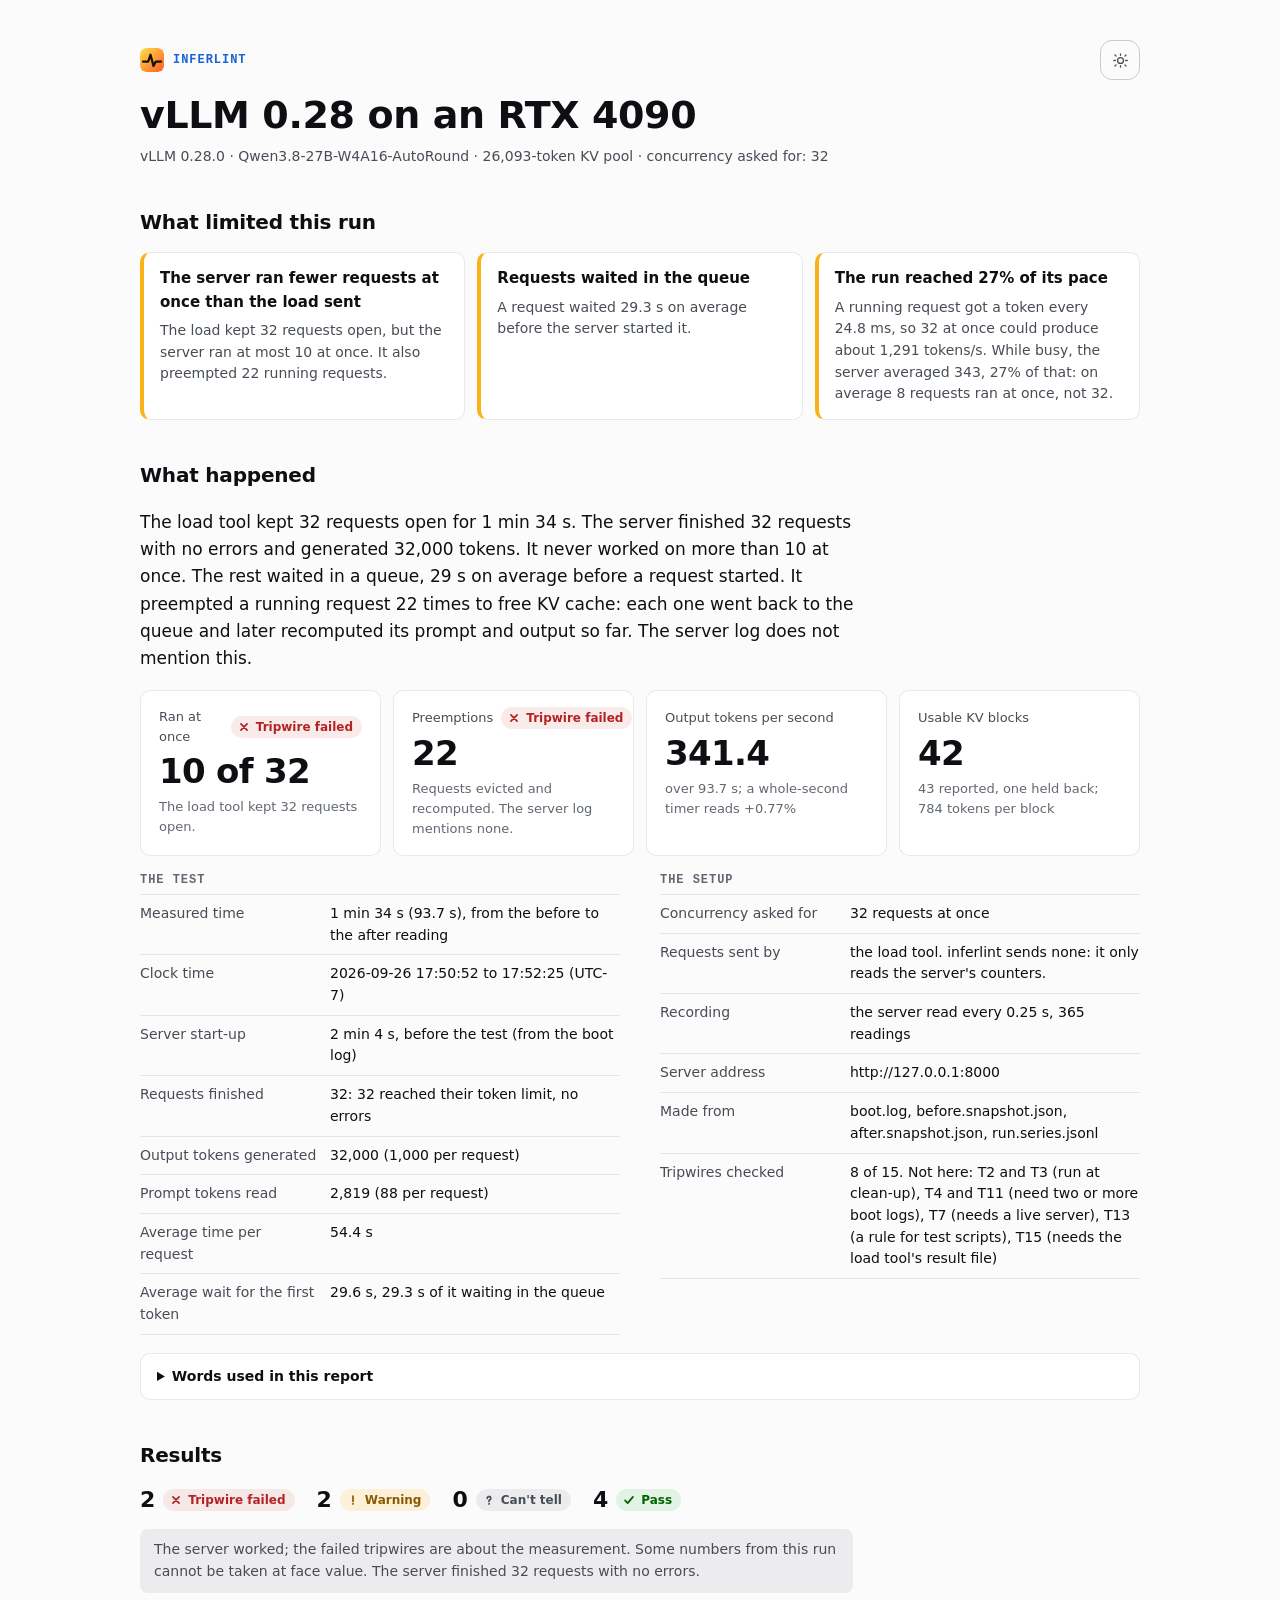
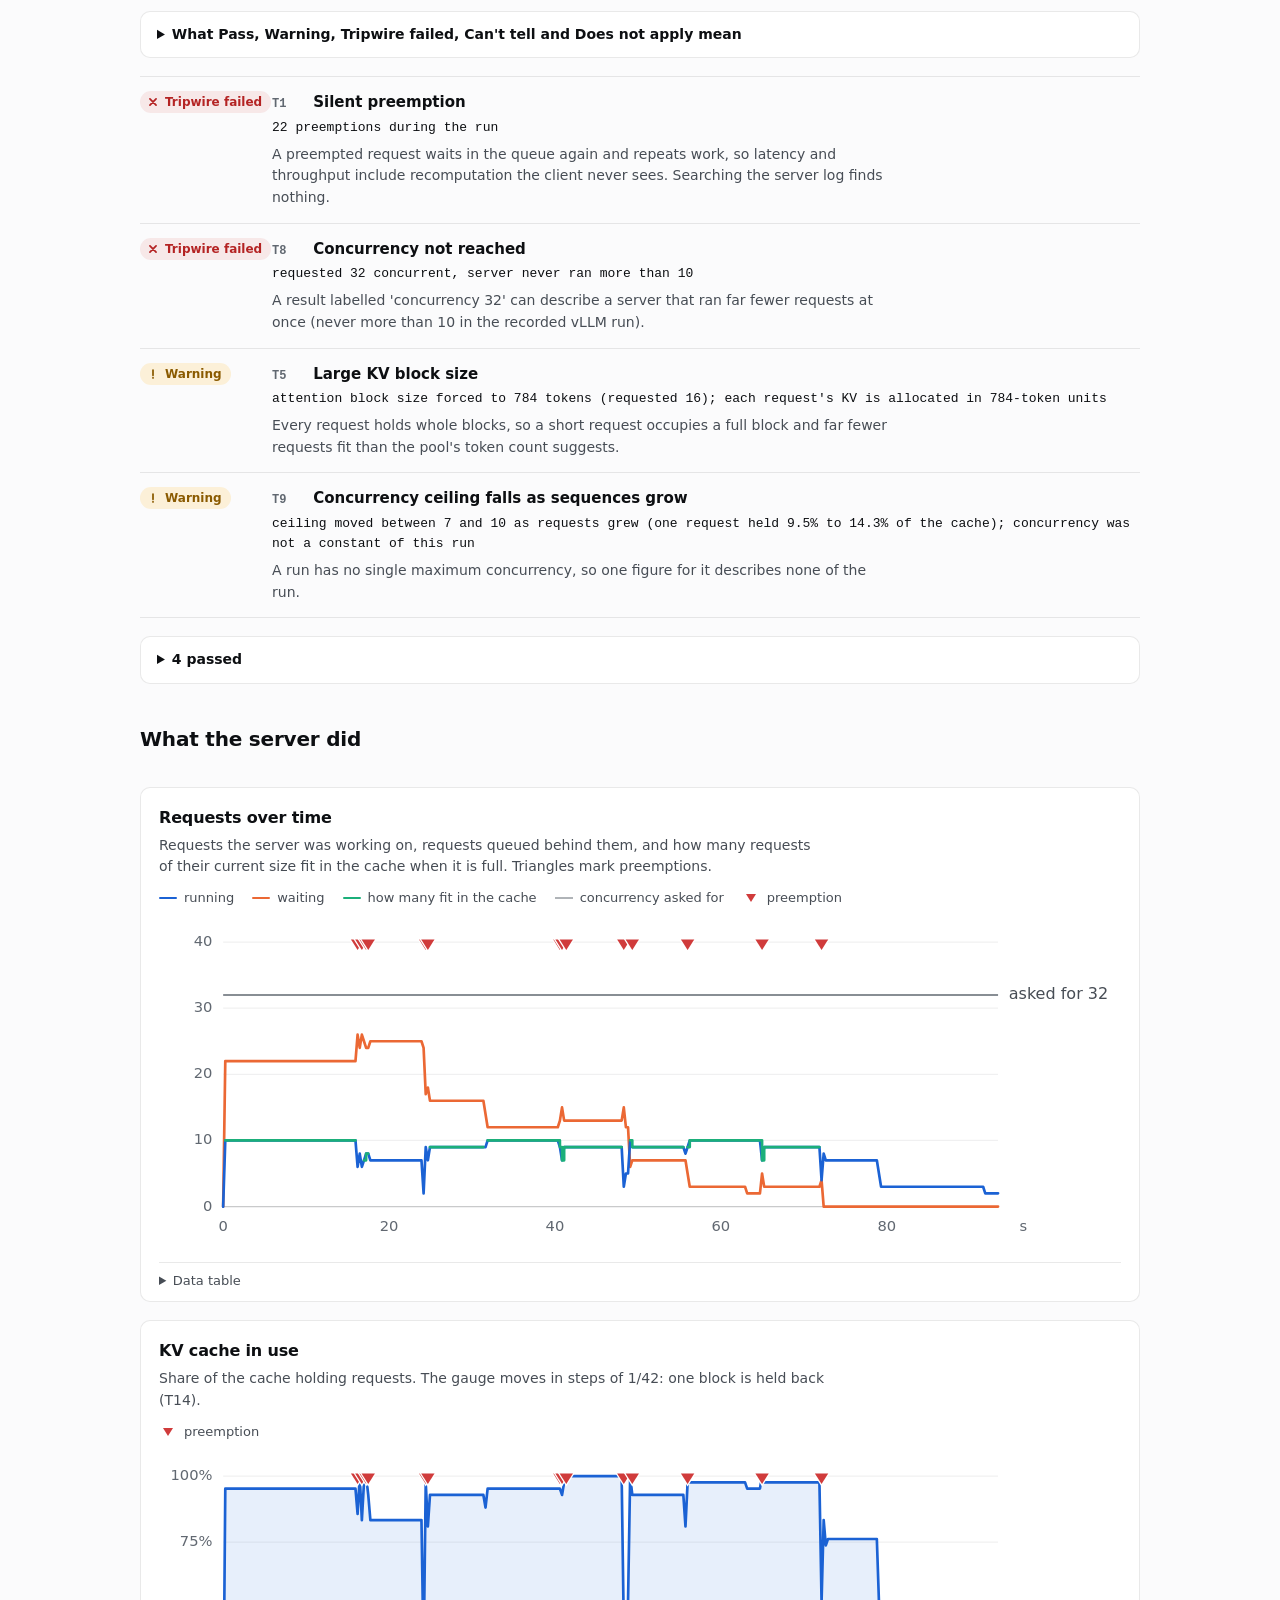
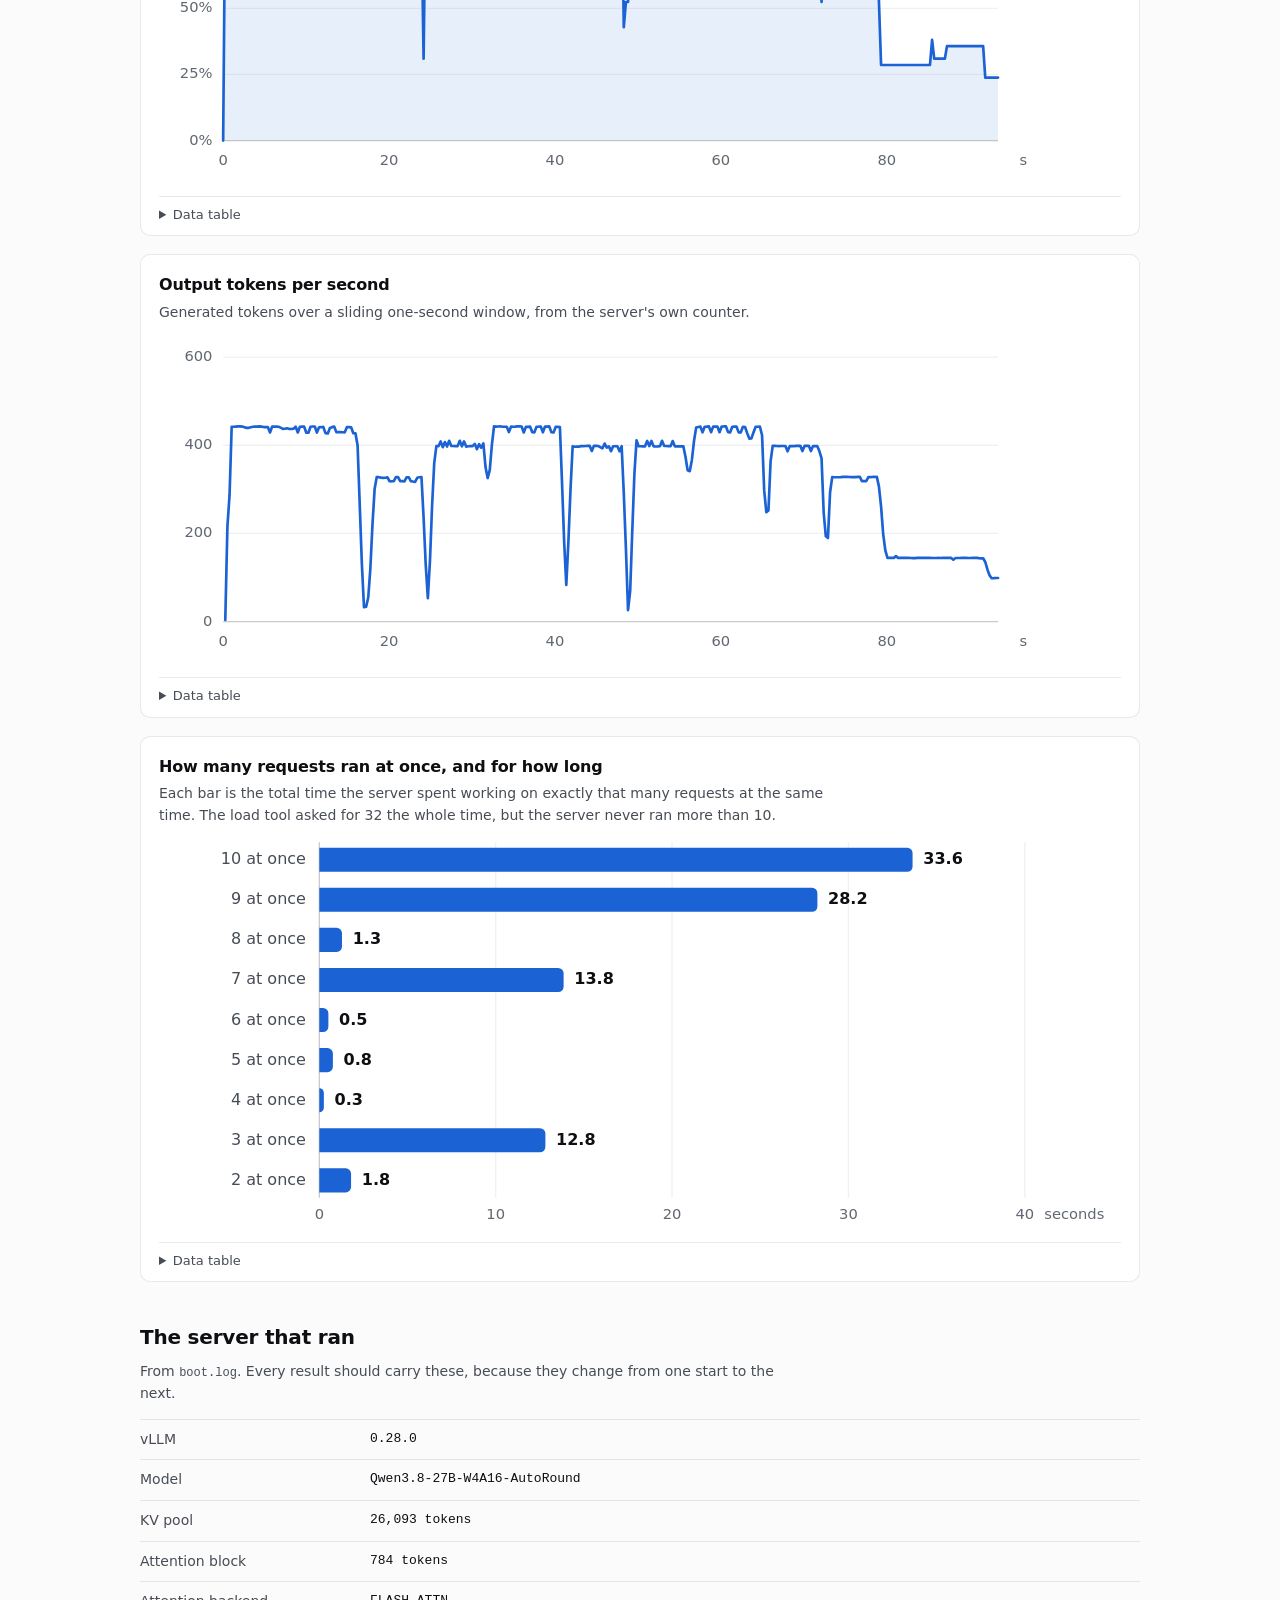
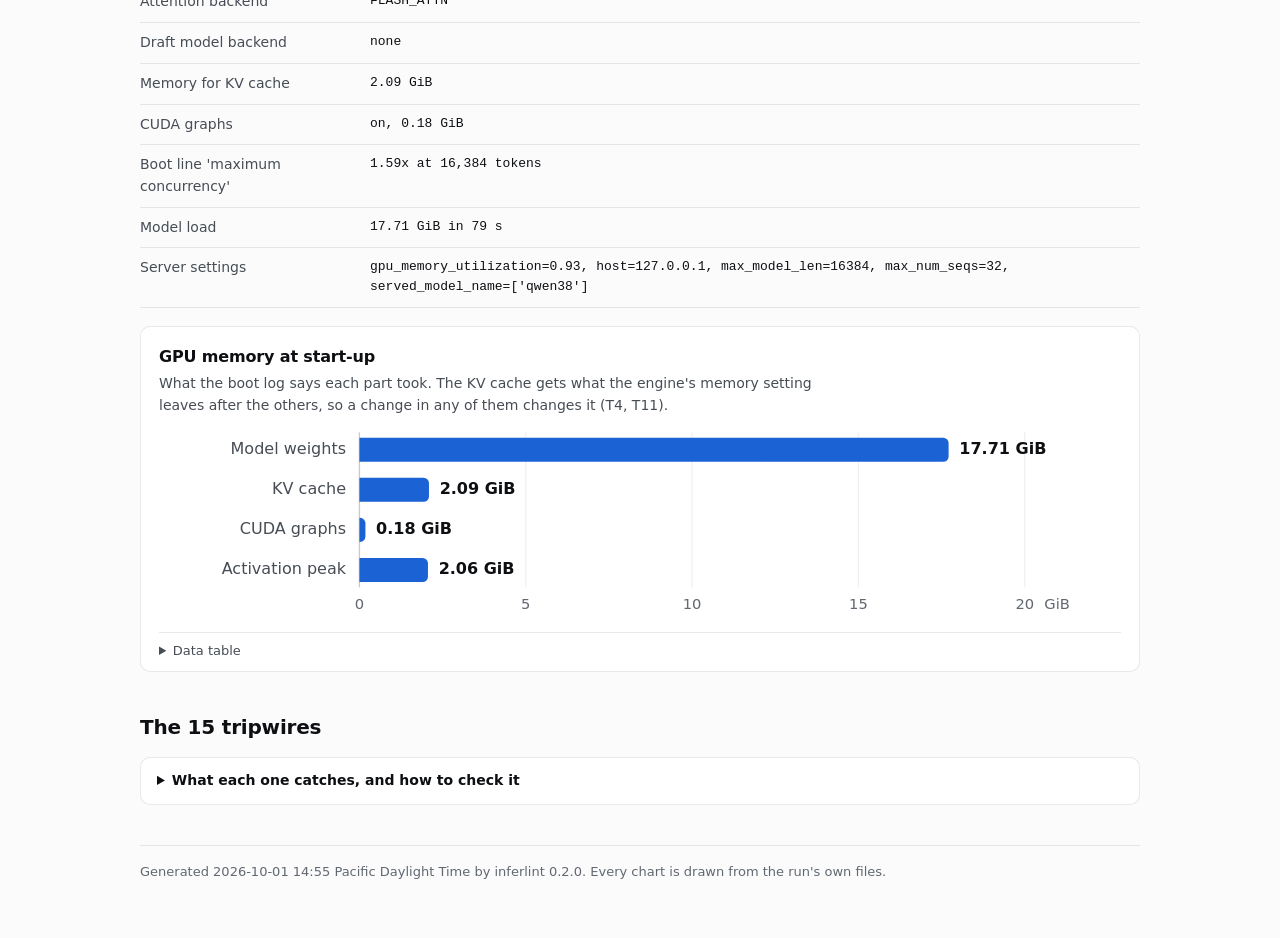
==== commit 230f281b: "Say "does not apply" when a tripwire is about another engine's behaviour T14 checks vLLM's reserved " ====
--- a/docs/example-report.html
+++ b/docs/example-report.html
@@ -96,6 +96,7 @@
 .pill.warn{color:var(--warning-ink);background:var(--warning-bg)}
 .pill.fail{color:var(--critical-ink);background:var(--critical-bg)}
 .pill.unknown{color:var(--unknown-ink);background:var(--unknown-bg)}
+.pill.not_applicable{color:var(--unknown-ink);background:none;box-shadow:inset 0 0 0 1px var(--hair)}
 .verdict{list-style:none;margin:0;padding:0;display:flex;flex-wrap:wrap;gap:10px 22px}
 .count{display:flex;align-items:center;gap:8px}
 .count .n{font:600 22px/1 var(--display);font-variant-numeric:tabular-nums;min-width:1ch}
@@ -195,7 +196,7 @@
 .boot .chart{margin-top:18px}
 .guide .g-body{padding:14px 16px 4px}
 .guide .g-body .note{margin:0 0 10px}
-</style></head><body><div class="page"><header class="top"><div class="bar"><div class="brand"><svg class="logo" aria-hidden="true" xmlns="http://www.w3.org/2000/svg" viewBox="0 0 32 32"><defs><linearGradient id="inferlint-g" x1="0" y1="0" x2="1" y2="1"><stop offset="0" stop-color="#ffe14d"/><stop offset="1" stop-color="#ff5c1f"/></linearGradient></defs><rect width="32" height="32" rx="8" fill="url(#inferlint-g)"/><path d="M4 18h7l3-9 4 15 3-6h7" fill="none" stroke="#14110f" stroke-width="3" stroke-linecap="round" stroke-linejoin="round"/></svg>inferlint</div><button type="button" class="icon-btn" data-theme-toggle aria-label="Switch theme"><svg class="ico-moon" viewBox="0 0 24 24" aria-hidden="true"><path d="M20 14.5A8.5 8.5 0 0 1 9.5 4a8.5 8.5 0 1 0 10.5 10.5z"/></svg><svg class="ico-sun" viewBox="0 0 24 24" aria-hidden="true"><circle cx="12" cy="12" r="4.2"/><path d="M12 2.5v2.2M12 19.3v2.2M4.2 4.2l1.6 1.6M18.2 18.2l1.6 1.6M2.5 12h2.2M19.3 12h2.2M4.2 19.8l1.6-1.6M18.2 5.8l1.6-1.6"/></svg></button></div><h1>vLLM 0.28 on an RTX 4090</h1><p class="meta">vLLM 0.28.0 · Qwen3.8-27B-W4A16-AutoRound · 26,093-token KV pool · concurrency asked for: 32</p></header><section class="limits" aria-labelledby="h-limits"><h2 id="h-limits">What limited this run</h2><ul class="limit-list"><li class="limit limit"><div class="l-title">The server ran fewer requests at once than the load sent</div><p>The load kept 32 requests open, but the server ran at most 10 at once. It also preempted 22 running requests.</p></li><li class="limit limit"><div class="l-title">Requests waited in the queue</div><p>A request waited 29.3 s on average before the server started it.</p></li><li class="limit limit"><div class="l-title">The run reached 27% of its pace</div><p>A running request got a token every 24.8 ms, so 32 at once could produce about 1,291 tokens/s. While busy, the server averaged 343, 27% of that: on average 8 requests ran at once, not 32.</p></li></ul></section><section class="happened" aria-labelledby="h-happened"><h2 id="h-happened">What happened</h2><p class="lede">The load tool kept 32 requests open for 1 min 34 s. The server finished 32 requests with no errors and generated 32,000 tokens. It never worked on more than 10 at once. The rest waited in a queue, 29 s on average before a request started. It preempted a running request 22 times to free KV cache: each one went back to the queue and later recomputed its prompt and output so far. The server log does not mention this.</p><section class="tiles" aria-label="Headline numbers"><div class="tile"><div class="tile-head"><span class="tile-label">Ran at once</span><span class="pill fail"><svg viewBox="0 0 16 16" aria-hidden="true"><path d="M4.5 4.5l7 7M11.5 4.5l-7 7"/></svg>Tripwire failed</span></div><div class="tile-value">10 of 32</div><div class="tile-sub">The load tool kept 32 requests open.</div></div><div class="tile"><div class="tile-head"><span class="tile-label">Preemptions</span><span class="pill fail"><svg viewBox="0 0 16 16" aria-hidden="true"><path d="M4.5 4.5l7 7M11.5 4.5l-7 7"/></svg>Tripwire failed</span></div><div class="tile-value">22</div><div class="tile-sub">Requests evicted and recomputed. The server log mentions none.</div></div><div class="tile"><div class="tile-head"><span class="tile-label">Output tokens per second</span></div><div class="tile-value">341.4</div><div class="tile-sub">over 93.7 s; a whole-second timer reads +0.77%</div></div><div class="tile"><div class="tile-head"><span class="tile-label">Usable KV blocks</span></div><div class="tile-value">42</div><div class="tile-sub">43 reported, one held back; 784 tokens per block</div></div></section><div class="facts"><div class="facts-group"><h3>The test</h3><dl><dt>Measured time</dt><dd>1 min 34 s (93.7 s), from the before to the after reading</dd><dt>Clock time</dt><dd>2026-09-26 17:50:52 to 17:52:25 (UTC-7)</dd><dt>Server start-up</dt><dd>2 min 4 s, before the test (from the boot log)</dd><dt>Requests finished</dt><dd>32: 32 reached their token limit, no errors</dd><dt>Output tokens generated</dt><dd>32,000 (1,000 per request)</dd><dt>Prompt tokens read</dt><dd>2,819 (88 per request)</dd><dt>Average time per request</dt><dd>54.4 s</dd><dt>Average wait for the first token</dt><dd>29.6 s, 29.3 s of it waiting in the queue</dd></dl></div><div class="facts-group"><h3>The setup</h3><dl><dt>Concurrency asked for</dt><dd>32 requests at once</dd><dt>Requests sent by</dt><dd>the load tool. inferlint sends none: it only reads the server&#x27;s counters.</dd><dt>Recording</dt><dd>the server read every 0.25 s, 365 readings</dd><dt>Server address</dt><dd>http://127.0.0.1:8000</dd><dt>Made from</dt><dd>boot.log, before.snapshot.json, after.snapshot.json, run.series.jsonl</dd><dt>Tripwires checked</dt><dd>8 of 15. Not here: T2 and T3 (run at clean-up), T4 and T11 (need two or more boot logs), T7 (needs a live server), T13 (a rule for test scripts), T15 (needs the load tool&#x27;s result file)</dd></dl></div></div><details class="gloss" id="words"><summary>Words used in this report</summary><dl class="terms"><dt>Token</dt><dd>The unit of text a model reads and writes, defined by its tokenizer. How much text one token covers depends on the model, the tokenizer and the language. Throughput, KV cache and cost are all counted in tokens.</dd><dt>Prompt and output tokens</dt><dd>Prompt tokens are the input sent to the model. Output tokens are the tokens it generates in reply.</dd><dt>Request</dt><dd>One completion request sent to the server, and its response.</dd><dt>Concurrency</dt><dd>The number of requests in progress at the same moment. &#x27;Asked for&#x27; is how many the load tool kept open. &#x27;Running&#x27; is how many the scheduler was actually processing. The rest wait in its queue.</dd><dt>Waiting (queue)</dt><dd>Requests the server has accepted but not scheduled, because the KV cache has no room for them yet.</dd><dt>KV cache</dt><dd>GPU memory holding the attention keys and values for every token of every running request, so they are not recomputed for each new token. A request&#x27;s KV grows with its length.</dd><dt>KV pool</dt><dd>The size of the KV cache in tokens, set when vLLM starts from the GPU memory left after the model and CUDA graphs are loaded. It can differ from one start to the next (T4, T11).</dd><dt>KV block</dt><dd>The allocation unit of the KV cache: a request always holds whole blocks, so even a short request holds a full one. The usual size is 16 tokens; models that mix attention and Mamba layers use blocks of hundreds of tokens (T5).</dd><dt>Null block</dt><dd>One block vLLM reserves and never gives to a request, so a pool of N blocks holds requests in N - 1 of them (T14).</dd><dt>Fit in cache (ceiling)</dt><dd>How many requests of their current size fit when the cache is full: floor(1 / share), where share is the fraction of the cache one request holds. As sequences grow, fewer fit (T9).</dd><dt>Preemption</dt><dd>When a running request needs a block and none is free, vLLM evicts a running request: it frees that request&#x27;s KV blocks and later recomputes them from the prompt and the output so far. vLLM counts it in vllm:num_preemptions_total and writes no log line (T1).</dd><dt>Output tokens per second</dt><dd>Tokens generated per second by all requests together, from the server&#x27;s own counter.</dd><dt>Time to first token</dt><dd>Time from sending a request until the first token of the answer comes back. It includes the time spent waiting in the queue.</dd><dt>Boot log</dt><dd>The messages vLLM prints while it starts. They record the settings it actually chose, which can differ from the ones asked for.</dd><dt>Before and after readings</dt><dd>Copies of the server&#x27;s counters taken just before and just after the test. The difference between them is what happened during the test.</dd><dt>Recording</dt><dd>The server&#x27;s gauges, read several times a second during the test. The charts are drawn from it.</dd><dt>Attention backend</dt><dd>The code that does the model&#x27;s main calculation on the GPU. vLLM has several and picks one unless it is told which (T6).</dd><dt>CUDA graphs</dt><dd>A speed-up in which vLLM records the GPU&#x27;s steps once at start-up and replays them. It costs a little memory.</dd></dl></details></section><section class="results" aria-labelledby="h-results"><h2 id="h-results">Results</h2><ul class="verdict" aria-label="Check results"><li class="count fail"><span class="n">2</span><span class="pill fail"><svg viewBox="0 0 16 16" aria-hidden="true"><path d="M4.5 4.5l7 7M11.5 4.5l-7 7"/></svg>Tripwire failed</span></li><li class="count warn"><span class="n">2</span><span class="pill warn"><svg viewBox="0 0 16 16" aria-hidden="true"><path d="M8 3.5v6M8 12.2v.3"/></svg>Warning</span></li><li class="count unknown"><span class="n">0</span><span class="pill unknown"><svg viewBox="0 0 16 16" aria-hidden="true"><path d="M6 6a2 2 0 1 1 2.6 1.9c-.4.2-.6.5-.6 1v.6M8 12.2v.3"/></svg>Can't tell</span></li><li class="count pass"><span class="n">4</span><span class="pill pass"><svg viewBox="0 0 16 16" aria-hidden="true"><path d="M3.5 8.5l3 3 6-7"/></svg>Pass</span></li></ul><p class="status-note">The server worked; the failed tripwires are about the measurement. Some numbers from this run cannot be taken at face value. The server finished 32 requests with no errors.</p><details class="gloss"><summary>What Pass, Warning, Tripwire failed and Can't tell mean</summary><div class="tablewrap"><table class="meanings"><thead><tr><th scope="col">Result</th><th scope="col">What it means</th><th scope="col">What to do</th></tr></thead><tbody><tr><td><span class="pill fail"><svg viewBox="0 0 16 16" aria-hidden="true"><path d="M4.5 4.5l7 7M11.5 4.5l-7 7"/></svg>Tripwire failed</span></td><td>The tripwire caught its problem in this run. For T7 and T12 that means the server failed. For every other tripwire the server worked, but a number from the run (concurrency, throughput or latency) does not mean what it seems.</td><td>Read the finding. Fix the setup and run again, or report the number together with the finding.</td></tr><tr><td><span class="pill warn"><svg viewBox="0 0 16 16" aria-hidden="true"><path d="M8 3.5v6M8 12.2v.3"/></svg>Warning</span></td><td>Nothing is wrong on its own, but a setting or an effect changes how the numbers should be read.</td><td>Keep the warning with the results, so whoever compares them knows.</td></tr><tr><td><span class="pill unknown"><svg viewBox="0 0 16 16" aria-hidden="true"><path d="M6 6a2 2 0 1 1 2.6 1.9c-.4.2-.6.5-.6 1v.6M8 12.2v.3"/></svg>Can't tell</span></td><td>The check could not decide, because a counter or log line it needs was missing, for example from a vLLM version it does not know. It never counts as a pass.</td><td>Supply the missing file, or check the vLLM version.</td></tr><tr><td><span class="pill pass"><svg viewBox="0 0 16 16" aria-hidden="true"><path d="M3.5 8.5l3 3 6-7"/></svg>Pass</span></td><td>The tripwire looked for its problem in this run and did not find it.</td><td>Nothing. A pass covers this run only.</td></tr></tbody></table></div></details><ol class="findings"><li class="finding fail"><div class="f-status"><span class="pill fail"><svg viewBox="0 0 16 16" aria-hidden="true"><path d="M4.5 4.5l7 7M11.5 4.5l-7 7"/></svg>Tripwire failed</span></div><div class="f-body"><div class="f-title"><span class="tw">T1</span>Silent preemption</div><p class="msg">22 preemptions during the run</p><p class="what">A preempted request waits in the queue again and repeats work, so latency and throughput include recomputation the client never sees. Searching the server log finds nothing.</p></div></li><li class="finding fail"><div class="f-status"><span class="pill fail"><svg viewBox="0 0 16 16" aria-hidden="true"><path d="M4.5 4.5l7 7M11.5 4.5l-7 7"/></svg>Tripwire failed</span></div><div class="f-body"><div class="f-title"><span class="tw">T8</span>Concurrency not reached</div><p class="msg">requested 32 concurrent, server never ran more than 10</p><p class="what">A result labelled &#x27;concurrency 32&#x27; can describe a server that ran far fewer requests at once (never more than 10 in the recorded vLLM run).</p></div></li><li class="finding warn"><div class="f-status"><span class="pill warn"><svg viewBox="0 0 16 16" aria-hidden="true"><path d="M8 3.5v6M8 12.2v.3"/></svg>Warning</span></div><div class="f-body"><div class="f-title"><span class="tw">T5</span>Large KV block size</div><p class="msg">attention block size forced to 784 tokens (requested 16); each request&#x27;s KV is allocated in 784-token units</p><p class="what">Every request holds whole blocks, so a short request occupies a full block and far fewer requests fit than the pool&#x27;s token count suggests.</p></div></li><li class="finding warn"><div class="f-status"><span class="pill warn"><svg viewBox="0 0 16 16" aria-hidden="true"><path d="M8 3.5v6M8 12.2v.3"/></svg>Warning</span></div><div class="f-body"><div class="f-title"><span class="tw">T9</span>Concurrency ceiling falls as sequences grow</div><p class="msg">ceiling moved between 7 and 10 as requests grew (one request held 9.5% to 14.3% of the cache); concurrency was not a constant of this run</p><p class="what">A run has no single maximum concurrency, so one figure for it describes none of the run.</p></div></li></ol><details class="gloss passed"><summary>4 passed</summary><ol class="findings"><li class="finding pass"><div class="f-status"><span class="pill pass"><svg viewBox="0 0 16 16" aria-hidden="true"><path d="M3.5 8.5l3 3 6-7"/></svg>Pass</span></div><div class="f-body"><div class="f-title"><span class="tw">T6</span>Requested attention backend ignored</div><p class="msg">nothing to check: the server was started without --attention-backend, so vLLM chose its own (FLASH_ATTN) and nothing could be ignored; there was no draft model either</p></div></li><li class="finding pass"><div class="f-status"><span class="pill pass"><svg viewBox="0 0 16 16" aria-hidden="true"><path d="M3.5 8.5l3 3 6-7"/></svg>Pass</span></div><div class="f-body"><div class="f-title"><span class="tw">T10</span>Integer-second timing</div><p class="msg">341.44 tokens/s over 93.720s</p></div></li><li class="finding pass"><div class="f-status"><span class="pill pass"><svg viewBox="0 0 16 16" aria-hidden="true"><path d="M3.5 8.5l3 3 6-7"/></svg>Pass</span></div><div class="f-body"><div class="f-title"><span class="tw">T12</span>Start-up failure without a cause</div><p class="msg">no failure in log</p></div></li><li class="finding pass"><div class="f-status"><span class="pill pass"><svg viewBox="0 0 16 16" aria-hidden="true"><path d="M3.5 8.5l3 3 6-7"/></svg>Pass</span></div><div class="f-body"><div class="f-title"><span class="tw">T14</span>Reserved null block</div><p class="msg">gauge denominator is 42 = num_gpu_blocks (43) - 1 null block</p></div></li></ol></details></section><section class="charts"><h2>What the server did</h2><figure class="chart" id="fig-requests" data-chart><figcaption><h3>Requests over time</h3><p>Requests the server was working on, requests queued behind them, and how many requests of their current size fit in the cache when it is full. Triangles mark preemptions.</p></figcaption><ul class="legend"><li><svg viewBox="0 0 18 10" aria-hidden="true"><line class="mark s1" x1="1" x2="17" y1="5" y2="5"/></svg>running</li><li><svg viewBox="0 0 18 10" aria-hidden="true"><line class="mark s2" x1="1" x2="17" y1="5" y2="5"/></svg>waiting</li><li><svg viewBox="0 0 18 10" aria-hidden="true"><line class="mark s3" x1="1" x2="17" y1="5" y2="5"/></svg>how many fit in the cache</li><li><svg viewBox="0 0 18 10" aria-hidden="true"><line class="ref" x1="0" x2="18" y1="5" y2="5"/></svg>concurrency asked for</li><li><svg viewBox="0 0 12 10" aria-hidden="true"><path class="ev" d="M1 1H11L6 9Z"/></svg>preemption</li></ul><div class="plot"><svg viewBox="0 0 720 250" role="img" aria-label="Requests running and waiting over time" preserveAspectRatio="xMidYMid meet"><line class="axis" x1="48" x2="628" y1="216" y2="216"/><text class="tick" x="40" y="216" text-anchor="end" dominant-baseline="middle">0</text><line class="grid" x1="48" x2="628" y1="166.5" y2="166.5"/><text class="tick" x="40" y="166.5" text-anchor="end" dominant-baseline="middle">10</text><line class="grid" x1="48" x2="628" y1="117" y2="117"/><text class="tick" x="40" y="117" text-anchor="end" dominant-baseline="middle">20</text><line class="grid" x1="48" x2="628" y1="67.5" y2="67.5"/><text class="tick" x="40" y="67.5" text-anchor="end" dominant-baseline="middle">30</text><line class="grid" x1="48" x2="628" y1="18" y2="18"/><text class="tick" x="40" y="18" text-anchor="end" dominant-baseline="middle">40</text><text class="tick" x="48" y="234" text-anchor="middle">0</text><text class="tick" x="172.17" y="234" text-anchor="middle">20</text><text class="tick" x="296.33" y="234" text-anchor="middle">40</text><text class="tick" x="420.5" y="234" text-anchor="middle">60</text><text class="tick" x="544.67" y="234" text-anchor="middle">80</text><text class="tick unit" x="644" y="234">s</text><line class="ref" x1="48" x2="628" y1="57.6" y2="57.6"/><text class="lab" x="636" y="57.6" dominant-baseline="middle">asked for 32</text><path class="mark s2" d="M48 216L49.6 107.1L51.19 107.1L52.79 107.1L54.38 107.1L55.97 107.1L57.56 107.1L59.15 107.1L60.74 107.1L62.33 107.1L63.94 107.1L65.54 107.1L67.13 107.1L68.72 107.1L70.32 107.1L71.91 107.1L73.5 107.1L75.09 107.1L76.68 107.1L78.28 107.1L79.87 107.1L81.46 107.1L83.06 107.1L84.65 107.1L86.24 107.1L87.83 107.1L89.42 107.1L91.04 107.1L92.66 107.1L94.25 107.1L95.85 107.1L97.49 107.1L99.08 107.1L100.67 107.1L102.27 107.1L103.86 107.1L105.45 107.1L107.04 107.1L108.64 107.1L110.23 107.1L111.82 107.1L113.41 107.1L115 107.1L116.59 107.1L118.19 107.1L119.79 107.1L121.38 107.1L122.97 107.1L124.58 107.1L126.33 107.1L127.92 107.1L129.51 107.1L131.1 107.1L132.69 107.1L134.28 107.1L135.87 107.1L137.46 107.1L139.05 107.1L140.65 107.1L142.25 107.1L143.85 107.1L145.45 107.1L147.04 107.1L148.63 87.3L150.23 97.2L151.82 87.3L153.41 92.25L155.01 97.2L156.6 97.2L158.19 92.25L159.78 92.25L161.37 92.25L162.96 92.25L164.56 92.25L166.16 92.25L167.76 92.25L169.35 92.25L170.95 92.25L172.54 92.25L174.13 92.25L175.72 92.25L177.32 92.25L178.91 92.25L180.5 92.25L182.09 92.25L183.69 92.25L185.28 92.25L186.87 92.25L188.46 92.25L190.07 92.25L191.67 92.25L193.26 92.25L194.85 92.25L196.44 92.25L198.03 97.2L199.63 131.85L201.22 126.9L202.81 136.8L204.41 136.8L206 136.8L207.59 136.8L209.18 136.8L210.79 136.8L212.39 136.8L213.98 136.8L215.57 136.8L217.16 136.8L218.75 136.8L220.34 136.8L221.93 136.8L223.52 136.8L225.11 136.8L226.71 136.8L228.31 136.8L229.9 136.8L231.49 136.8L233.08 136.8L234.67 136.8L236.34 136.8L237.94 136.8L239.53 136.8L241.16 136.8L242.78 136.8L244.37 146.7L245.96 156.6L247.55 156.6L249.14 156.6L250.73 156.6L252.32 156.6L253.91 156.6L255.5 156.6L257.1 156.6L258.69 156.6L260.27 156.6L261.86 156.6L263.46 156.6L265.05 156.6L266.64 156.6L268.23 156.6L269.82 156.6L271.41 156.6L273 156.6L274.6 156.6L276.19 156.6L277.78 156.6L279.37 156.6L280.96 156.6L282.55 156.6L284.14 156.6L285.73 156.6L287.32 156.6L288.92 156.6L290.5 156.6L292.09 156.6L293.69 156.6L295.28 156.6L296.87 156.6L298.46 156.6L300.05 151.65L301.64 141.75L303.23 151.65L304.83 151.65L306.42 151.65L308.01 151.65L309.6 151.65L311.21 151.65L312.8 151.65L314.39 151.65L315.98 151.65L317.57 151.65L319.16 151.65L320.75 151.65L322.34 151.65L323.93 151.65L325.51 151.65L327.11 151.65L328.7 151.65L330.32 151.65L331.94 151.65L333.54 151.65L335.13 151.65L336.72 151.65L338.31 151.65L339.9 151.65L341.5 151.65L343.09 151.65L344.68 151.65L346.27 151.65L347.86 141.75L349.45 156.6L351.04 156.6L352.64 186.3L354.23 181.35L355.82 181.35L357.41 181.35L359 181.35L360.59 181.35L362.19 181.35L363.78 181.35L365.37 181.35L366.96 181.35L368.55 181.35L370.15 181.35L371.74 181.35L373.34 181.35L374.93 181.35L376.51 181.35L378.1 181.35L379.69 181.35L381.29 181.35L382.88 181.35L384.47 181.35L386.06 181.35L387.66 181.35L389.25 181.35L390.84 181.35L392.44 181.35L394.04 181.35L395.63 191.25L397.24 201.15L398.84 201.15L400.45 201.15L402.04 201.15L403.63 201.15L405.22 201.15L406.81 201.15L408.4 201.15L409.99 201.15L411.58 201.15L413.17 201.15L414.76 201.15L416.35 201.15L417.94 201.15L419.53 201.15L421.12 201.15L422.71 201.15L424.3 201.15L425.89 201.15L427.49 201.15L429.08 201.15L430.67 201.15L432.26 201.15L433.85 201.15L435.44 201.15L437.04 201.15L438.63 201.15L440.22 206.1L441.81 206.1L443.4 206.1L444.99 206.1L446.58 206.1L448.17 206.1L449.77 206.1L451.36 191.25L452.95 201.15L454.55 201.15L456.14 201.15L457.73 201.15L459.31 201.15L460.91 201.15L462.5 201.15L464.09 201.15L465.68 201.15L467.27 201.15L468.86 201.15L470.45 201.15L472.04 201.15L473.63 201.15L475.22 201.15L476.81 201.15L478.4 201.15L479.99 201.15L481.58 201.15L483.17 201.15L484.75 201.15L486.34 201.15L487.93 201.15L489.53 201.15L491.12 201.15L492.71 201.15L494.3 201.15L495.89 196.2L497.48 216L499.08 216L500.67 216L502.27 216L503.86 216L505.45 216L507.05 216L508.64 216L510.23 216L511.82 216L513.41 216L515 216L516.59 216L518.18 216L519.77 216L521.36 216L522.95 216L524.54 216L526.13 216L527.73 216L529.32 216L530.91 216L532.5 216L534.09 216L535.68 216L537.27 216L538.85 216L540.44 216L542.03 216L543.62 216L545.21 216L546.8 216L548.39 216L549.98 216L551.57 216L553.16 216L554.75 216L556.34 216L557.93 216L559.52 216L561.11 216L562.71 216L564.3 216L565.89 216L567.48 216L569.07 216L570.66 216L572.25 216L573.84 216L575.44 216L577.03 216L578.62 216L580.21 216L581.8 216L583.39 216L584.99 216L586.58 216L588.17 216L589.76 216L591.35 216L592.94 216L594.53 216L596.13 216L597.72 216L599.31 216L600.9 216L602.49 216L604.08 216L605.68 216L607.27 216L608.86 216L610.44 216L612.04 216L613.65 216L615.25 216L616.83 216L618.43 216L620.03 216L621.64 216L623.23 216L624.82 216L626.41 216L628 216"/><path class="mark s1" d="M48 216L49.6 166.5L51.19 166.5L52.79 166.5L54.38 166.5L55.97 166.5L57.56 166.5L59.15 166.5L60.74 166.5L62.33 166.5L63.94 166.5L65.54 166.5L67.13 166.5L68.72 166.5L70.32 166.5L71.91 166.5L73.5 166.5L75.09 166.5L76.68 166.5L78.28 166.5L79.87 166.5L81.46 166.5L83.06 166.5L84.65 166.5L86.24 166.5L87.83 166.5L89.42 166.5L91.04 166.5L92.66 166.5L94.25 166.5L95.85 166.5L97.49 166.5L99.08 166.5L100.67 166.5L102.27 166.5L103.86 166.5L105.45 166.5L107.04 166.5L108.64 166.5L110.23 166.5L111.82 166.5L113.41 166.5L115 166.5L116.59 166.5L118.19 166.5L119.79 166.5L121.38 166.5L122.97 166.5L124.58 166.5L126.33 166.5L127.92 166.5L129.51 166.5L131.1 166.5L132.69 166.5L134.28 166.5L135.87 166.5L137.46 166.5L139.05 166.5L140.65 166.5L142.25 166.5L143.85 166.5L145.45 166.5L147.04 166.5L148.63 186.3L150.23 176.4L151.82 186.3L153.41 181.35L155.01 176.4L156.6 176.4L158.19 181.35L159.78 181.35L161.37 181.35L162.96 181.35L164.56 181.35L166.16 181.35L167.76 181.35L169.35 181.35L170.95 181.35L172.54 181.35L174.13 181.35L175.72 181.35L177.32 181.35L178.91 181.35L180.5 181.35L182.09 181.35L183.69 181.35L185.28 181.35L186.87 181.35L188.46 181.35L190.07 181.35L191.67 181.35L193.26 181.35L194.85 181.35L196.44 181.35L198.03 206.1L199.63 171.45L201.22 181.35L202.81 171.45L204.41 171.45L206 171.45L207.59 171.45L209.18 171.45L210.79 171.45L212.39 171.45L213.98 171.45L215.57 171.45L217.16 171.45L218.75 171.45L220.34 171.45L221.93 171.45L223.52 171.45L225.11 171.45L226.71 171.45L228.31 171.45L229.9 171.45L231.49 171.45L233.08 171.45L234.67 171.45L236.34 171.45L237.94 171.45L239.53 171.45L241.16 171.45L242.78 171.45L244.37 171.45L245.96 166.5L247.55 166.5L249.14 166.5L250.73 166.5L252.32 166.5L253.91 166.5L255.5 166.5L257.1 166.5L258.69 166.5L260.27 166.5L261.86 166.5L263.46 166.5L265.05 166.5L266.64 166.5L268.23 166.5L269.82 166.5L271.41 166.5L273 166.5L274.6 166.5L276.19 166.5L277.78 166.5L279.37 166.5L280.96 166.5L282.55 166.5L284.14 166.5L285.73 166.5L287.32 166.5L288.92 166.5L290.5 166.5L292.09 166.5L293.69 166.5L295.28 166.5L296.87 166.5L298.46 166.5L300.05 171.45L301.64 181.35L303.23 171.45L304.83 171.45L306.42 171.45L308.01 171.45L309.6 171.45L311.21 171.45L312.8 171.45L314.39 171.45L315.98 171.45L317.57 171.45L319.16 171.45L320.75 171.45L322.34 171.45L323.93 171.45L325.51 171.45L327.11 171.45L328.7 171.45L330.32 171.45L331.94 171.45L333.54 171.45L335.13 171.45L336.72 171.45L338.31 171.45L339.9 171.45L341.5 171.45L343.09 171.45L344.68 171.45L346.27 171.45L347.86 201.15L349.45 191.25L351.04 191.25L352.64 166.5L354.23 171.45L355.82 171.45L357.41 171.45L359 171.45L360.59 171.45L362.19 171.45L363.78 171.45L365.37 171.45L366.96 171.45L368.55 171.45L370.15 171.45L371.74 171.45L373.34 171.45L374.93 171.45L376.51 171.45L378.1 171.45L379.69 171.45L381.29 171.45L382.88 171.45L384.47 171.45L386.06 171.45L387.66 171.45L389.25 171.45L390.84 171.45L392.44 171.45L394.04 176.4L395.63 171.45L397.24 166.5L398.84 166.5L400.45 166.5L402.04 166.5L403.63 166.5L405.22 166.5L406.81 166.5L408.4 166.5L409.99 166.5L411.58 166.5L413.17 166.5L414.76 166.5L416.35 166.5L417.94 166.5L419.53 166.5L421.12 166.5L422.71 166.5L424.3 166.5L425.89 166.5L427.49 166.5L429.08 166.5L430.67 166.5L432.26 166.5L433.85 166.5L435.44 166.5L437.04 166.5L438.63 166.5L440.22 166.5L441.81 166.5L443.4 166.5L444.99 166.5L446.58 166.5L448.17 166.5L449.77 166.5L451.36 181.35L452.95 171.45L454.55 171.45L456.14 171.45L457.73 171.45L459.31 171.45L460.91 171.45L462.5 171.45L464.09 171.45L465.68 171.45L467.27 171.45L468.86 171.45L470.45 171.45L472.04 171.45L473.63 171.45L475.22 171.45L476.81 171.45L478.4 171.45L479.99 171.45L481.58 171.45L483.17 171.45L484.75 171.45L486.34 171.45L487.93 171.45L489.53 171.45L491.12 171.45L492.71 171.45L494.3 171.45L495.89 196.2L497.48 176.4L499.08 181.35L500.67 181.35L502.27 181.35L503.86 181.35L505.45 181.35L507.05 181.35L508.64 181.35L510.23 181.35L511.82 181.35L513.41 181.35L515 181.35L516.59 181.35L518.18 181.35L519.77 181.35L521.36 181.35L522.95 181.35L524.54 181.35L526.13 181.35L527.73 181.35L529.32 181.35L530.91 181.35L532.5 181.35L534.09 181.35L535.68 181.35L537.27 181.35L538.85 191.25L540.44 201.15L542.03 201.15L543.62 201.15L545.21 201.15L546.8 201.15L548.39 201.15L549.98 201.15L551.57 201.15L553.16 201.15L554.75 201.15L556.34 201.15L557.93 201.15L559.52 201.15L561.11 201.15L562.71 201.15L564.3 201.15L565.89 201.15L567.48 201.15L569.07 201.15L570.66 201.15L572.25 201.15L573.84 201.15L575.44 201.15L577.03 201.15L578.62 201.15L580.21 201.15L581.8 201.15L583.39 201.15L584.99 201.15L586.58 201.15L588.17 201.15L589.76 201.15L591.35 201.15L592.94 201.15L594.53 201.15L596.13 201.15L597.72 201.15L599.31 201.15L600.9 201.15L602.49 201.15L604.08 201.15L605.68 201.15L607.27 201.15L608.86 201.15L610.44 201.15L612.04 201.15L613.65 201.15L615.25 201.15L616.83 201.15L618.43 206.1L620.03 206.1L621.64 206.1L623.23 206.1L624.82 206.1L626.41 206.1L628 206.1"/><path class="mark s3" d="M49.6 166.5H51.19V166.5H52.79V166.5H54.38V166.5H55.97V166.5H57.56V166.5H59.15V166.5H60.74V166.5H62.33V166.5H63.94V166.5H65.54V166.5H67.13V166.5H68.72V166.5H70.32V166.5H71.91V166.5H73.5V166.5H75.09V166.5H76.68V166.5H78.28V166.5H79.87V166.5H81.46V166.5H83.06V166.5H84.65V166.5H86.24V166.5H87.83V166.5H89.42V166.5H91.04V166.5H92.66V166.5H94.25V166.5H95.85V166.5H97.49V166.5H99.08V166.5H100.67V166.5H102.27V166.5H103.86V166.5H105.45V166.5H107.04V166.5H108.64V166.5H110.23V166.5H111.82V166.5H113.41V166.5H115V166.5H116.59V166.5H118.19V166.5H119.79V166.5H121.38V166.5H122.97V166.5H124.58V166.5H126.33V166.5H127.92V166.5H129.51V166.5H131.1V166.5H132.69V166.5H134.28V166.5H135.87V166.5H137.46V166.5H139.05V166.5H140.65V166.5H142.25V166.5H143.85V166.5H145.45V166.5H147.04V166.5M150.23 176.4M153.41 181.35H155.01V176.4H156.6V176.4M199.63 171.45M202.81 171.45H204.41V171.45H206V171.45H207.59V171.45H209.18V171.45H210.79V171.45H212.39V171.45H213.98V171.45H215.57V171.45H217.16V171.45H218.75V171.45H220.34V171.45H221.93V171.45H223.52V171.45H225.11V171.45H226.71V171.45H228.31V171.45H229.9V171.45H231.49V171.45H233.08V171.45H234.67V171.45H236.34V171.45H237.94V171.45H239.53V171.45H241.16V171.45H242.78V171.45M245.96 166.5H247.55V166.5H249.14V166.5H250.73V166.5H252.32V166.5H253.91V166.5H255.5V166.5H257.1V166.5H258.69V166.5H260.27V166.5H261.86V166.5H263.46V166.5H265.05V166.5H266.64V166.5H268.23V166.5H269.82V166.5H271.41V166.5H273V166.5H274.6V166.5H276.19V166.5H277.78V166.5H279.37V166.5H280.96V166.5H282.55V166.5H284.14V166.5H285.73V166.5H287.32V166.5H288.92V166.5H290.5V166.5H292.09V166.5H293.69V166.5H295.28V166.5H296.87V166.5H298.46V166.5H300.05V171.45H301.64V181.35H303.23V171.45H304.83V171.45H306.42V171.45H308.01V171.45H309.6V171.45H311.21V171.45H312.8V171.45H314.39V171.45H315.98V171.45H317.57V171.45H319.16V171.45H320.75V171.45H322.34V171.45H323.93V171.45H325.51V171.45H327.11V171.45H328.7V171.45H330.32V171.45H331.94V171.45H333.54V171.45H335.13V171.45H336.72V171.45H338.31V171.45H339.9V171.45H341.5V171.45H343.09V171.45H344.68V171.45H346.27V171.45M352.64 166.5H354.23V171.45H355.82V171.45H357.41V171.45H359V171.45H360.59V171.45H362.19V171.45H363.78V171.45H365.37V171.45H366.96V171.45H368.55V171.45H370.15V171.45H371.74V171.45H373.34V171.45H374.93V171.45H376.51V171.45H378.1V171.45H379.69V171.45H381.29V171.45H382.88V171.45H384.47V171.45H386.06V171.45H387.66V171.45H389.25V171.45H390.84V171.45H392.44V171.45M395.63 171.45H397.24V166.5H398.84V166.5H400.45V166.5H402.04V166.5H403.63V166.5H405.22V166.5H406.81V166.5H408.4V166.5H409.99V166.5H411.58V166.5H413.17V166.5H414.76V166.5H416.35V166.5H417.94V166.5H419.53V166.5H421.12V166.5H422.71V166.5H424.3V166.5H425.89V166.5H427.49V166.5H429.08V166.5H430.67V166.5H432.26V166.5H433.85V166.5H435.44V166.5H437.04V166.5H438.63V166.5H440.22V166.5H441.81V166.5H443.4V166.5H444.99V166.5H446.58V166.5H448.17V166.5H449.77V166.5H451.36V181.35H452.95V171.45H454.55V171.45H456.14V171.45H457.73V171.45H459.31V171.45H460.91V171.45H462.5V171.45H464.09V171.45H465.68V171.45H467.27V171.45H468.86V171.45H470.45V171.45H472.04V171.45H473.63V171.45H475.22V171.45H476.81V171.45H478.4V171.45H479.99V171.45H481.58V171.45H483.17V171.45H484.75V171.45H486.34V171.45H487.93V171.45H489.53V171.45H491.12V171.45H492.71V171.45H494.3V171.45"/><path class="ev" d="M143.63 16H153.63L148.63 24Z"><title>4 preemptions at 16.2 s</title></path><path class="ev" d="M146.82 16H156.82L151.82 24Z"><title>1 preemption at 16.7 s</title></path><path class="ev" d="M150.01 16H160.01L155.01 24Z"><title>1 preemption at 17.2 s</title></path><path class="ev" d="M151.6 16H161.6L156.6 24Z"><title>1 preemption at 17.5 s</title></path><path class="ev" d="M194.63 16H204.63L199.63 24Z"><title>1 preemption at 24.4 s</title></path><path class="ev" d="M196.22 16H206.22L201.22 24Z"><title>1 preemption at 24.7 s</title></path><path class="ev" d="M295.05 16H305.05L300.05 24Z"><title>1 preemption at 40.6 s</title></path><path class="ev" d="M296.64 16H306.64L301.64 24Z"><title>3 preemptions at 40.9 s</title></path><path class="ev" d="M299.83 16H309.83L304.83 24Z"><title>1 preemption at 41.4 s</title></path><path class="ev" d="M342.86 16H352.86L347.86 24Z"><title>2 preemptions at 48.3 s</title></path><path class="ev" d="M349.23 16H359.23L354.23 24Z"><title>1 preemption at 49.3 s</title></path><path class="ev" d="M390.63 16H400.63L395.63 24Z"><title>1 preemption at 56.0 s</title></path><path class="ev" d="M446.36 16H456.36L451.36 24Z"><title>3 preemptions at 65.0 s</title></path><path class="ev" d="M490.89 16H500.89L495.89 24Z"><title>1 preemption at 72.1 s</title></path><line class="cross" x1="0" x2="0" y1="18" y2="216" visibility="hidden"/><rect class="hit" x="48" y="18" width="580" height="198" tabindex="0" aria-label="Requests running and waiting over time. Use the arrow keys to read values."/></svg><script type="application/json" class="chart-data">{"w":720,"x0":0.0,"x1":93.423124367,"px0":48,"px1":628,"x":[0.0,0.257,0.514,0.771,1.027,1.284,1.54,1.796,2.052,2.308,2.567,2.826,3.082,3.338,3.595,3.851,4.107,4.363,4.62,4.877,5.134,5.39,5.647,5.903,6.159,6.416,6.672,6.932,7.193,7.45,7.708,7.972,8.228,8.484,8.741,8.998,9.254,9.51,9.767,10.024,10.28,10.536,10.793,11.049,11.306,11.564,11.82,12.076,12.336,12.617,12.873,13.129,13.385,13.641,13.897,14.154,14.41,14.666,14.924,15.181,15.438,15.697,15.953,16.21,16.466,16.723,16.979,17.236,17.493,17.749,18.005,18.261,18.518,18.775,19.033,19.291,19.547,19.804,20.06,20.317,20.573,20.829,21.086,21.342,21.599,21.856,22.113,22.368,22.625,22.884,23.142,23.398,23.654,23.91,24.167,24.424,24.68,24.936,25.193,25.449,25.706,25.962,26.221,26.479,26.735,26.991,27.247,27.503,27.76,28.016,28.272,28.528,28.786,29.043,29.299,29.555,29.812,30.068,30.337,30.594,30.851,31.112,31.374,31.63,31.886,32.142,32.398,32.655,32.911,33.167,33.422,33.68,33.936,34.192,34.448,34.705,34.961,35.217,35.473,35.729,35.986,36.242,36.499,36.755,37.011,37.267,37.524,37.781,38.037,38.293,38.549,38.805,39.061,39.317,39.574,39.831,40.087,40.343,40.599,40.855,41.112,41.368,41.625,41.881,42.138,42.397,42.652,42.909,43.165,43.421,43.677,43.933,44.189,44.445,44.701,44.957,45.213,45.474,45.735,45.993,46.249,46.505,46.761,47.018,47.275,47.531,47.787,48.044,48.3,48.556,48.813,49.069,49.325,49.581,49.838,50.094,50.351,50.608,50.864,51.12,51.376,51.633,51.89,52.147,52.403,52.659,52.915,53.171,53.428,53.684,53.941,54.197,54.454,54.71,54.967,55.223,55.48,55.738,55.995,56.254,56.512,56.77,57.026,57.283,57.539,57.795,58.052,58.308,58.563,58.82,59.076,59.333,59.588,59.845,60.101,60.357,60.612,60.869,61.125,61.382,61.638,61.894,62.15,62.407,62.664,62.921,63.177,63.432,63.688,63.945,64.202,64.458,64.714,64.971,65.227,65.484,65.741,65.996,66.252,66.509,66.765,67.021,67.277,67.533,67.789,68.046,68.302,68.558,68.814,69.07,69.326,69.582,69.838,70.094,70.35,70.606,70.862,71.118,71.375,71.631,71.888,72.144,72.4,72.658,72.914,73.171,73.427,73.684,73.941,74.197,74.453,74.709,74.965,75.221,75.478,75.734,75.99,76.247,76.503,76.759,77.015,77.271,77.528,77.784,78.04,78.296,78.552,78.808,79.064,79.32,79.576,79.832,80.088,80.344,80.6,80.856,81.113,81.368,81.624,81.88,82.136,82.392,82.649,82.906,83.163,83.419,83.675,83.931,84.188,84.444,84.7,84.957,85.213,85.469,85.726,85.982,86.238,86.495,86.751,87.007,87.264,87.52,87.776,88.033,88.289,88.545,88.802,89.058,89.314,89.57,89.827,90.083,90.339,90.595,90.852,91.111,91.369,91.625,91.881,92.139,92.398,92.654,92.911,93.167,93.423],"xUnit":"s","yUnit":"requests","series":[{"label":"waiting","cls":"s2","ys":[0.0,22.0,22.0,22.0,22.0,22.0,22.0,22.0,22.0,22.0,22.0,22.0,22.0,22.0,22.0,22.0,22.0,22.0,22.0,22.0,22.0,22.0,22.0,22.0,22.0,22.0,22.0,22.0,22.0,22.0,22.0,22.0,22.0,22.0,22.0,22.0,22.0,22.0,22.0,22.0,22.0,22.0,22.0,22.0,22.0,22.0,22.0,22.0,22.0,22.0,22.0,22.0,22.0,22.0,22.0,22.0,22.0,22.0,22.0,22.0,22.0,22.0,22.0,26.0,24.0,26.0,25.0,24.0,24.0,25.0,25.0,25.0,25.0,25.0,25.0,25.0,25.0,25.0,25.0,25.0,25.0,25.0,25.0,25.0,25.0,25.0,25.0,25.0,25.0,25.0,25.0,25.0,25.0,25.0,24.0,17.0,18.0,16.0,16.0,16.0,16.0,16.0,16.0,16.0,16.0,16.0,16.0,16.0,16.0,16.0,16.0,16.0,16.0,16.0,16.0,16.0,16.0,16.0,16.0,16.0,16.0,16.0,16.0,14.0,12.0,12.0,12.0,12.0,12.0,12.0,12.0,12.0,12.0,12.0,12.0,12.0,12.0,12.0,12.0,12.0,12.0,12.0,12.0,12.0,12.0,12.0,12.0,12.0,12.0,12.0,12.0,12.0,12.0,12.0,12.0,12.0,12.0,12.0,13.0,15.0,13.0,13.0,13.0,13.0,13.0,13.0,13.0,13.0,13.0,13.0,13.0,13.0,13.0,13.0,13.0,13.0,13.0,13.0,13.0,13.0,13.0,13.0,13.0,13.0,13.0,13.0,13.0,13.0,15.0,12.0,12.0,6.0,7.0,7.0,7.0,7.0,7.0,7.0,7.0,7.0,7.0,7.0,7.0,7.0,7.0,7.0,7.0,7.0,7.0,7.0,7.0,7.0,7.0,7.0,7.0,7.0,7.0,7.0,5.0,3.0,3.0,3.0,3.0,3.0,3.0,3.0,3.0,3.0,3.0,3.0,3.0,3.0,3.0,3.0,3.0,3.0,3.0,3.0,3.0,3.0,3.0,3.0,3.0,3.0,3.0,3.0,2.0,2.0,2.0,2.0,2.0,2.0,2.0,5.0,3.0,3.0,3.0,3.0,3.0,3.0,3.0,3.0,3.0,3.0,3.0,3.0,3.0,3.0,3.0,3.0,3.0,3.0,3.0,3.0,3.0,3.0,3.0,3.0,3.0,3.0,3.0,4.0,0.0,0.0,0.0,0.0,0.0,0.0,0.0,0.0,0.0,0.0,0.0,0.0,0.0,0.0,0.0,0.0,0.0,0.0,0.0,0.0,0.0,0.0,0.0,0.0,0.0,0.0,0.0,0.0,0.0,0.0,0.0,0.0,0.0,0.0,0.0,0.0,0.0,0.0,0.0,0.0,0.0,0.0,0.0,0.0,0.0,0.0,0.0,0.0,0.0,0.0,0.0,0.0,0.0,0.0,0.0,0.0,0.0,0.0,0.0,0.0,0.0,0.0,0.0,0.0,0.0,0.0,0.0,0.0,0.0,0.0,0.0,0.0,0.0,0.0,0.0,0.0,0.0,0.0,0.0,0.0,0.0,0.0,0.0]},{"label":"running","cls":"s1","ys":[0.0,10.0,10.0,10.0,10.0,10.0,10.0,10.0,10.0,10.0,10.0,10.0,10.0,10.0,10.0,10.0,10.0,10.0,10.0,10.0,10.0,10.0,10.0,10.0,10.0,10.0,10.0,10.0,10.0,10.0,10.0,10.0,10.0,10.0,10.0,10.0,10.0,10.0,10.0,10.0,10.0,10.0,10.0,10.0,10.0,10.0,10.0,10.0,10.0,10.0,10.0,10.0,10.0,10.0,10.0,10.0,10.0,10.0,10.0,10.0,10.0,10.0,10.0,6.0,8.0,6.0,7.0,8.0,8.0,7.0,7.0,7.0,7.0,7.0,7.0,7.0,7.0,7.0,7.0,7.0,7.0,7.0,7.0,7.0,7.0,7.0,7.0,7.0,7.0,7.0,7.0,7.0,7.0,7.0,2.0,9.0,7.0,9.0,9.0,9.0,9.0,9.0,9.0,9.0,9.0,9.0,9.0,9.0,9.0,9.0,9.0,9.0,9.0,9.0,9.0,9.0,9.0,9.0,9.0,9.0,9.0,9.0,9.0,9.0,10.0,10.0,10.0,10.0,10.0,10.0,10.0,10.0,10.0,10.0,10.0,10.0,10.0,10.0,10.0,10.0,10.0,10.0,10.0,10.0,10.0,10.0,10.0,10.0,10.0,10.0,10.0,10.0,10.0,10.0,10.0,10.0,10.0,10.0,9.0,7.0,9.0,9.0,9.0,9.0,9.0,9.0,9.0,9.0,9.0,9.0,9.0,9.0,9.0,9.0,9.0,9.0,9.0,9.0,9.0,9.0,9.0,9.0,9.0,9.0,9.0,9.0,9.0,9.0,3.0,5.0,5.0,10.0,9.0,9.0,9.0,9.0,9.0,9.0,9.0,9.0,9.0,9.0,9.0,9.0,9.0,9.0,9.0,9.0,9.0,9.0,9.0,9.0,9.0,9.0,9.0,9.0,9.0,8.0,9.0,10.0,10.0,10.0,10.0,10.0,10.0,10.0,10.0,10.0,10.0,10.0,10.0,10.0,10.0,10.0,10.0,10.0,10.0,10.0,10.0,10.0,10.0,10.0,10.0,10.0,10.0,10.0,10.0,10.0,10.0,10.0,10.0,10.0,10.0,7.0,9.0,9.0,9.0,9.0,9.0,9.0,9.0,9.0,9.0,9.0,9.0,9.0,9.0,9.0,9.0,9.0,9.0,9.0,9.0,9.0,9.0,9.0,9.0,9.0,9.0,9.0,9.0,4.0,8.0,7.0,7.0,7.0,7.0,7.0,7.0,7.0,7.0,7.0,7.0,7.0,7.0,7.0,7.0,7.0,7.0,7.0,7.0,7.0,7.0,7.0,7.0,7.0,7.0,7.0,5.0,3.0,3.0,3.0,3.0,3.0,3.0,3.0,3.0,3.0,3.0,3.0,3.0,3.0,3.0,3.0,3.0,3.0,3.0,3.0,3.0,3.0,3.0,3.0,3.0,3.0,3.0,3.0,3.0,3.0,3.0,3.0,3.0,3.0,3.0,3.0,3.0,3.0,3.0,3.0,3.0,3.0,3.0,3.0,3.0,3.0,3.0,3.0,3.0,3.0,2.0,2.0,2.0,2.0,2.0,2.0,2.0]},{"label":"fit in cache","cls":"s3","ys":[null,10.0,10.0,10.0,10.0,10.0,10.0,10.0,10.0,10.0,10.0,10.0,10.0,10.0,10.0,10.0,10.0,10.0,10.0,10.0,10.0,10.0,10.0,10.0,10.0,10.0,10.0,10.0,10.0,10.0,10.0,10.0,10.0,10.0,10.0,10.0,10.0,10.0,10.0,10.0,10.0,10.0,10.0,10.0,10.0,10.0,10.0,10.0,10.0,10.0,10.0,10.0,10.0,10.0,10.0,10.0,10.0,10.0,10.0,10.0,10.0,10.0,10.0,null,8.0,null,7.0,8.0,8.0,null,null,null,null,null,null,null,null,null,null,null,null,null,null,null,null,null,null,null,null,null,null,null,null,null,null,9.0,null,9.0,9.0,9.0,9.0,9.0,9.0,9.0,9.0,9.0,9.0,9.0,9.0,9.0,9.0,9.0,9.0,9.0,9.0,9.0,9.0,9.0,9.0,9.0,9.0,9.0,9.0,null,10.0,10.0,10.0,10.0,10.0,10.0,10.0,10.0,10.0,10.0,10.0,10.0,10.0,10.0,10.0,10.0,10.0,10.0,10.0,10.0,10.0,10.0,10.0,10.0,10.0,10.0,10.0,10.0,10.0,10.0,10.0,10.0,10.0,10.0,9.0,7.0,9.0,9.0,9.0,9.0,9.0,9.0,9.0,9.0,9.0,9.0,9.0,9.0,9.0,9.0,9.0,9.0,9.0,9.0,9.0,9.0,9.0,9.0,9.0,9.0,9.0,9.0,9.0,9.0,null,null,null,10.0,9.0,9.0,9.0,9.0,9.0,9.0,9.0,9.0,9.0,9.0,9.0,9.0,9.0,9.0,9.0,9.0,9.0,9.0,9.0,9.0,9.0,9.0,9.0,9.0,9.0,null,9.0,10.0,10.0,10.0,10.0,10.0,10.0,10.0,10.0,10.0,10.0,10.0,10.0,10.0,10.0,10.0,10.0,10.0,10.0,10.0,10.0,10.0,10.0,10.0,10.0,10.0,10.0,10.0,10.0,10.0,10.0,10.0,10.0,10.0,10.0,7.0,9.0,9.0,9.0,9.0,9.0,9.0,9.0,9.0,9.0,9.0,9.0,9.0,9.0,9.0,9.0,9.0,9.0,9.0,9.0,9.0,9.0,9.0,9.0,9.0,9.0,9.0,9.0,null,null,null,null,null,null,null,null,null,null,null,null,null,null,null,null,null,null,null,null,null,null,null,null,null,null,null,null,null,null,null,null,null,null,null,null,null,null,null,null,null,null,null,null,null,null,null,null,null,null,null,null,null,null,null,null,null,null,null,null,null,null,null,null,null,null,null,null,null,null,null,null,null,null,null,null,null,null,null,null,null,null,null,null]}],"events":[{"x":16.21,"label":"4 preemptions at 16.2 s"},{"x":16.723,"label":"1 preemption at 16.7 s"},{"x":17.236,"label":"1 preemption at 17.2 s"},{"x":17.493,"label":"1 preemption at 17.5 s"},{"x":24.424,"label":"1 preemption at 24.4 s"},{"x":24.68,"label":"1 preemption at 24.7 s"},{"x":40.599,"label":"1 preemption at 40.6 s"},{"x":40.855,"label":"3 preemptions at 40.9 s"},{"x":41.368,"label":"1 preemption at 41.4 s"},{"x":48.3,"label":"2 preemptions at 48.3 s"},{"x":49.325,"label":"1 preemption at 49.3 s"},{"x":55.995,"label":"1 preemption at 56.0 s"},{"x":64.971,"label":"3 preemptions at 65.0 s"},{"x":72.144,"label":"1 preemption at 72.1 s"}]}</script></div><details><summary>Data table</summary><div class="tablewrap"><table><thead><tr><th scope="col">seconds</th><th scope="col">running</th><th scope="col">waiting</th><th scope="col">fit in cache</th></tr></thead><tbody><tr><td>0.00</td><td>0</td><td>0</td><td>–</td></tr><tr><td>0.26</td><td>10</td><td>22</td><td>10</td></tr><tr><td>0.51</td><td>10</td><td>22</td><td>10</td></tr><tr><td>0.77</td><td>10</td><td>22</td><td>10</td></tr><tr><td>1.03</td><td>10</td><td>22</td><td>10</td></tr><tr><td>1.28</td><td>10</td><td>22</td><td>10</td></tr><tr><td>1.54</td><td>10</td><td>22</td><td>10</td></tr><tr><td>1.80</td><td>10</td><td>22</td><td>10</td></tr><tr><td>2.05</td><td>10</td><td>22</td><td>10</td></tr><tr><td>2.31</td><td>10</td><td>22</td><td>10</td></tr><tr><td>2.57</td><td>10</td><td>22</td><td>10</td></tr><tr><td>2.83</td><td>10</td><td>22</td><td>10</td></tr><tr><td>3.08</td><td>10</td><td>22</td><td>10</td></tr><tr><td>3.34</td><td>10</td><td>22</td><td>10</td></tr><tr><td>3.59</td><td>10</td><td>22</td><td>10</td></tr><tr><td>3.85</td><td>10</td><td>22</td><td>10</td></tr><tr><td>4.11</td><td>10</td><td>22</td><td>10</td></tr><tr><td>4.36</td><td>10</td><td>22</td><td>10</td></tr><tr><td>4.62</td><td>10</td><td>22</td><td>10</td></tr><tr><td>4.88</td><td>10</td><td>22</td><td>10</td></tr><tr><td>5.13</td><td>10</td><td>22</td><td>10</td></tr><tr><td>5.39</td><td>10</td><td>22</td><td>10</td></tr><tr><td>5.65</td><td>10</td><td>22</td><td>10</td></tr><tr><td>5.90</td><td>10</td><td>22</td><td>10</td></tr><tr><td>6.16</td><td>10</td><td>22</td><td>10</td></tr><tr><td>6.42</td><td>10</td><td>22</td><td>10</td></tr><tr><td>6.67</td><td>10</td><td>22</td><td>10</td></tr><tr><td>6.93</td><td>10</td><td>22</td><td>10</td></tr><tr><td>7.19</td><td>10</td><td>22</td><td>10</td></tr><tr><td>7.45</td><td>10</td><td>22</td><td>10</td></tr><tr><td>7.71</td><td>10</td><td>22</td><td>10</td></tr><tr><td>7.97</td><td>10</td><td>22</td><td>10</td></tr><tr><td>8.23</td><td>10</td><td>22</td><td>10</td></tr><tr><td>8.48</td><td>10</td><td>22</td><td>10</td></tr><tr><td>8.74</td><td>10</td><td>22</td><td>10</td></tr><tr><td>9.00</td><td>10</td><td>22</td><td>10</td></tr><tr><td>9.25</td><td>10</td><td>22</td><td>10</td></tr><tr><td>9.51</td><td>10</td><td>22</td><td>10</td></tr><tr><td>9.77</td><td>10</td><td>22</td><td>10</td></tr><tr><td>10.02</td><td>10</td><td>22</td><td>10</td></tr><tr><td>10.28</td><td>10</td><td>22</td><td>10</td></tr><tr><td>10.54</td><td>10</td><td>22</td><td>10</td></tr><tr><td>10.79</td><td>10</td><td>22</td><td>10</td></tr><tr><td>11.05</td><td>10</td><td>22</td><td>10</td></tr><tr><td>11.31</td><td>10</td><td>22</td><td>10</td></tr><tr><td>11.56</td><td>10</td><td>22</td><td>10</td></tr><tr><td>11.82</td><td>10</td><td>22</td><td>10</td></tr><tr><td>12.08</td><td>10</td><td>22</td><td>10</td></tr><tr><td>12.34</td><td>10</td><td>22</td><td>10</td></tr><tr><td>12.62</td><td>10</td><td>22</td><td>10</td></tr><tr><td>12.87</td><td>10</td><td>22</td><td>10</td></tr><tr><td>13.13</td><td>10</td><td>22</td><td>10</td></tr><tr><td>13.39</td><td>10</td><td>22</td><td>10</td></tr><tr><td>13.64</td><td>10</td><td>22</td><td>10</td></tr><tr><td>13.90</td><td>10</td><td>22</td><td>10</td></tr><tr><td>14.15</td><td>10</td><td>22</td><td>10</td></tr><tr><td>14.41</td><td>10</td><td>22</td><td>10</td></tr><tr><td>14.67</td><td>10</td><td>22</td><td>10</td></tr><tr><td>14.92</td><td>10</td><td>22</td><td>10</td></tr><tr><td>15.18</td><td>10</td><td>22</td><td>10</td></tr><tr><td>15.44</td><td>10</td><td>22</td><td>10</td></tr><tr><td>15.70</td><td>10</td><td>22</td><td>10</td></tr><tr><td>15.95</td><td>10</td><td>22</td><td>10</td></tr><tr><td>16.21</td><td>6</td><td>26</td><td>–</td></tr><tr><td>16.47</td><td>8</td><td>24</td><td>8</td></tr><tr><td>16.72</td><td>6</td><td>26</td><td>–</td></tr><tr><td>16.98</td><td>7</td><td>25</td><td>7</td></tr><tr><td>17.24</td><td>8</td><td>24</td><td>8</td></tr><tr><td>17.49</td><td>8</td><td>24</td><td>8</td></tr><tr><td>17.75</td><td>7</td><td>25</td><td>–</td></tr><tr><td>18.01</td><td>7</td><td>25</td><td>–</td></tr><tr><td>18.26</td><td>7</td><td>25</td><td>–</td></tr><tr><td>18.52</td><td>7</td><td>25</td><td>–</td></tr><tr><td>18.77</td><td>7</td><td>25</td><td>–</td></tr><tr><td>19.03</td><td>7</td><td>25</td><td>–</td></tr><tr><td>19.29</td><td>7</td><td>25</td><td>–</td></tr><tr><td>19.55</td><td>7</td><td>25</td><td>–</td></tr><tr><td>19.80</td><td>7</td><td>25</td><td>–</td></tr><tr><td>20.06</td><td>7</td><td>25</td><td>–</td></tr><tr><td>20.32</td><td>7</td><td>25</td><td>–</td></tr><tr><td>20.57</td><td>7</td><td>25</td><td>–</td></tr><tr><td>20.83</td><td>7</td><td>25</td><td>–</td></tr><tr><td>21.09</td><td>7</td><td>25</td><td>–</td></tr><tr><td>21.34</td><td>7</td><td>25</td><td>–</td></tr><tr><td>21.60</td><td>7</td><td>25</td><td>–</td></tr><tr><td>21.86</td><td>7</td><td>25</td><td>–</td></tr><tr><td>22.11</td><td>7</td><td>25</td><td>–</td></tr><tr><td>22.37</td><td>7</td><td>25</td><td>–</td></tr><tr><td>22.63</td><td>7</td><td>25</td><td>–</td></tr><tr><td>22.88</td><td>7</td><td>25</td><td>–</td></tr><tr><td>23.14</td><td>7</td><td>25</td><td>–</td></tr><tr><td>23.40</td><td>7</td><td>25</td><td>–</td></tr><tr><td>23.65</td><td>7</td><td>25</td><td>–</td></tr><tr><td>23.91</td><td>7</td><td>25</td><td>–</td></tr><tr><td>24.17</td><td>2</td><td>24</td><td>–</td></tr><tr><td>24.42</td><td>9</td><td>17</td><td>9</td></tr><tr><td>24.68</td><td>7</td><td>18</td><td>–</td></tr><tr><td>24.94</td><td>9</td><td>16</td><td>9</td></tr><tr><td>25.19</td><td>9</td><td>16</td><td>9</td></tr><tr><td>25.45</td><td>9</td><td>16</td><td>9</td></tr><tr><td>25.71</td><td>9</td><td>16</td><td>9</td></tr><tr><td>25.96</td><td>9</td><td>16</td><td>9</td></tr><tr><td>26.22</td><td>9</td><td>16</td><td>9</td></tr><tr><td>26.48</td><td>9</td><td>16</td><td>9</td></tr><tr><td>26.74</td><td>9</td><td>16</td><td>9</td></tr><tr><td>26.99</td><td>9</td><td>16</td><td>9</td></tr><tr><td>27.25</td><td>9</td><td>16</td><td>9</td></tr><tr><td>27.50</td><td>9</td><td>16</td><td>9</td></tr><tr><td>27.76</td><td>9</td><td>16</td><td>9</td></tr><tr><td>28.02</td><td>9</td><td>16</td><td>9</td></tr><tr><td>28.27</td><td>9</td><td>16</td><td>9</td></tr><tr><td>28.53</td><td>9</td><td>16</td><td>9</td></tr><tr><td>28.79</td><td>9</td><td>16</td><td>9</td></tr><tr><td>29.04</td><td>9</td><td>16</td><td>9</td></tr><tr><td>29.30</td><td>9</td><td>16</td><td>9</td></tr><tr><td>29.56</td><td>9</td><td>16</td><td>9</td></tr><tr><td>29.81</td><td>9</td><td>16</td><td>9</td></tr><tr><td>30.07</td><td>9</td><td>16</td><td>9</td></tr><tr><td>30.34</td><td>9</td><td>16</td><td>9</td></tr><tr><td>30.59</td><td>9</td><td>16</td><td>9</td></tr><tr><td>30.85</td><td>9</td><td>16</td><td>9</td></tr><tr><td>31.11</td><td>9</td><td>16</td><td>9</td></tr><tr><td>31.37</td><td>9</td><td>16</td><td>9</td></tr><tr><td>31.63</td><td>9</td><td>14</td><td>–</td></tr><tr><td>31.89</td><td>10</td><td>12</td><td>10</td></tr><tr><td>32.14</td><td>10</td><td>12</td><td>10</td></tr><tr><td>32.40</td><td>10</td><td>12</td><td>10</td></tr><tr><td>32.65</td><td>10</td><td>12</td><td>10</td></tr><tr><td>32.91</td><td>10</td><td>12</td><td>10</td></tr><tr><td>33.17</td><td>10</td><td>12</td><td>10</td></tr><tr><td>33.42</td><td>10</td><td>12</td><td>10</td></tr><tr><td>33.68</td><td>10</td><td>12</td><td>10</td></tr><tr><td>33.94</td><td>10</td><td>12</td><td>10</td></tr><tr><td>34.19</td><td>10</td><td>12</td><td>10</td></tr><tr><td>34.45</td><td>10</td><td>12</td><td>10</td></tr><tr><td>34.71</td><td>10</td><td>12</td><td>10</td></tr><tr><td>34.96</td><td>10</td><td>12</td><td>10</td></tr><tr><td>35.22</td><td>10</td><td>12</td><td>10</td></tr><tr><td>35.47</td><td>10</td><td>12</td><td>10</td></tr><tr><td>35.73</td><td>10</td><td>12</td><td>10</td></tr><tr><td>35.99</td><td>10</td><td>12</td><td>10</td></tr><tr><td>36.24</td><td>10</td><td>12</td><td>10</td></tr><tr><td>36.50</td><td>10</td><td>12</td><td>10</td></tr><tr><td>36.76</td><td>10</td><td>12</td><td>10</td></tr><tr><td>37.01</td><td>10</td><td>12</td><td>10</td></tr><tr><td>37.27</td><td>10</td><td>12</td><td>10</td></tr><tr><td>37.52</td><td>10</td><td>12</td><td>10</td></tr><tr><td>37.78</td><td>10</td><td>12</td><td>10</td></tr><tr><td>38.04</td><td>10</td><td>12</td><td>10</td></tr><tr><td>38.29</td><td>10</td><td>12</td><td>10</td></tr><tr><td>38.55</td><td>10</td><td>12</td><td>10</td></tr><tr><td>38.81</td><td>10</td><td>12</td><td>10</td></tr><tr><td>39.06</td><td>10</td><td>12</td><td>10</td></tr><tr><td>39.32</td><td>10</td><td>12</td><td>10</td></tr><tr><td>39.57</td><td>10</td><td>12</td><td>10</td></tr><tr><td>39.83</td><td>10</td><td>12</td><td>10</td></tr><tr><td>40.09</td><td>10</td><td>12</td><td>10</td></tr><tr><td>40.34</td><td>10</td><td>12</td><td>10</td></tr><tr><td>40.60</td><td>9</td><td>13</td><td>9</td></tr><tr><td>40.86</td><td>7</td><td>15</td><td>7</td></tr><tr><td>41.11</td><td>9</td><td>13</td><td>9</td></tr><tr><td>41.37</td><td>9</td><td>13</td><td>9</td></tr><tr><td>41.62</td><td>9</td><td>13</td><td>9</td></tr><tr><td>41.88</td><td>9</td><td>13</td><td>9</td></tr><tr><td>42.14</td><td>9</td><td>13</td><td>9</td></tr><tr><td>42.40</td><td>9</td><td>13</td><td>9</td></tr><tr><td>42.65</td><td>9</td><td>13</td><td>9</td></tr><tr><td>42.91</td><td>9</td><td>13</td><td>9</td></tr><tr><td>43.16</td><td>9</td><td>13</td><td>9</td></tr><tr><td>43.42</td><td>9</td><td>13</td><td>9</td></tr><tr><td>43.68</td><td>9</td><td>13</td><td>9</td></tr><tr><td>43.93</td><td>9</td><td>13</td><td>9</td></tr><tr><td>44.19</td><td>9</td><td>13</td><td>9</td></tr><tr><td>44.44</td><td>9</td><td>13</td><td>9</td></tr><tr><td>44.70</td><td>9</td><td>13</td><td>9</td></tr><tr><td>44.96</td><td>9</td><td>13</td><td>9</td></tr><tr><td>45.21</td><td>9</td><td>13</td><td>9</td></tr><tr><td>45.47</td><td>9</td><td>13</td><td>9</td></tr><tr><td>45.74</td><td>9</td><td>13</td><td>9</td></tr><tr><td>45.99</td><td>9</td><td>13</td><td>9</td></tr><tr><td>46.25</td><td>9</td><td>13</td><td>9</td></tr><tr><td>46.51</td><td>9</td><td>13</td><td>9</td></tr><tr><td>46.76</td><td>9</td><td>13</td><td>9</td></tr><tr><td>47.02</td><td>9</td><td>13</td><td>9</td></tr><tr><td>47.27</td><td>9</td><td>13</td><td>9</td></tr><tr><td>47.53</td><td>9</td><td>13</td><td>9</td></tr><tr><td>47.79</td><td>9</td><td>13</td><td>9</td></tr><tr><td>48.04</td><td>9</td><td>13</td><td>9</td></tr><tr><td>48.30</td><td>3</td><td>15</td><td>–</td></tr><tr><td>48.56</td><td>5</td><td>12</td><td>–</td></tr><tr><td>48.81</td><td>5</td><td>12</td><td>–</td></tr><tr><td>49.07</td><td>10</td><td>6</td><td>10</td></tr><tr><td>49.33</td><td>9</td><td>7</td><td>9</td></tr><tr><td>49.58</td><td>9</td><td>7</td><td>9</td></tr><tr><td>49.84</td><td>9</td><td>7</td><td>9</td></tr><tr><td>50.09</td><td>9</td><td>7</td><td>9</td></tr><tr><td>50.35</td><td>9</td><td>7</td><td>9</td></tr><tr><td>50.61</td><td>9</td><td>7</td><td>9</td></tr><tr><td>50.86</td><td>9</td><td>7</td><td>9</td></tr><tr><td>51.12</td><td>9</td><td>7</td><td>9</td></tr><tr><td>51.38</td><td>9</td><td>7</td><td>9</td></tr><tr><td>51.63</td><td>9</td><td>7</td><td>9</td></tr><tr><td>51.89</td><td>9</td><td>7</td><td>9</td></tr><tr><td>52.15</td><td>9</td><td>7</td><td>9</td></tr><tr><td>52.40</td><td>9</td><td>7</td><td>9</td></tr><tr><td>52.66</td><td>9</td><td>7</td><td>9</td></tr><tr><td>52.92</td><td>9</td><td>7</td><td>9</td></tr><tr><td>53.17</td><td>9</td><td>7</td><td>9</td></tr><tr><td>53.43</td><td>9</td><td>7</td><td>9</td></tr><tr><td>53.68</td><td>9</td><td>7</td><td>9</td></tr><tr><td>53.94</td><td>9</td><td>7</td><td>9</td></tr><tr><td>54.20</td><td>9</td><td>7</td><td>9</td></tr><tr><td>54.45</td><td>9</td><td>7</td><td>9</td></tr><tr><td>54.71</td><td>9</td><td>7</td><td>9</td></tr><tr><td>54.97</td><td>9</td><td>7</td><td>9</td></tr><tr><td>55.22</td><td>9</td><td>7</td><td>9</td></tr><tr><td>55.48</td><td>9</td><td>7</td><td>9</td></tr><tr><td>55.74</td><td>8</td><td>7</td><td>–</td></tr><tr><td>55.99</td><td>9</td><td>5</td><td>9</td></tr><tr><td>56.25</td><td>10</td><td>3</td><td>10</td></tr><tr><td>56.51</td><td>10</td><td>3</td><td>10</td></tr><tr><td>56.77</td><td>10</td><td>3</td><td>10</td></tr><tr><td>57.03</td><td>10</td><td>3</td><td>10</td></tr><tr><td>57.28</td><td>10</td><td>3</td><td>10</td></tr><tr><td>57.54</td><td>10</td><td>3</td><td>10</td></tr><tr><td>57.80</td><td>10</td><td>3</td><td>10</td></tr><tr><td>58.05</td><td>10</td><td>3</td><td>10</td></tr><tr><td>58.31</td><td>10</td><td>3</td><td>10</td></tr><tr><td>58.56</td><td>10</td><td>3</td><td>10</td></tr><tr><td>58.82</td><td>10</td><td>3</td><td>10</td></tr><tr><td>59.08</td><td>10</td><td>3</td><td>10</td></tr><tr><td>59.33</td><td>10</td><td>3</td><td>10</td></tr><tr><td>59.59</td><td>10</td><td>3</td><td>10</td></tr><tr><td>59.84</td><td>10</td><td>3</td><td>10</td></tr><tr><td>60.10</td><td>10</td><td>3</td><td>10</td></tr><tr><td>60.36</td><td>10</td><td>3</td><td>10</td></tr><tr><td>60.61</td><td>10</td><td>3</td><td>10</td></tr><tr><td>60.87</td><td>10</td><td>3</td><td>10</td></tr><tr><td>61.13</td><td>10</td><td>3</td><td>10</td></tr><tr><td>61.38</td><td>10</td><td>3</td><td>10</td></tr><tr><td>61.64</td><td>10</td><td>3</td><td>10</td></tr><tr><td>61.89</td><td>10</td><td>3</td><td>10</td></tr><tr><td>62.15</td><td>10</td><td>3</td><td>10</td></tr><tr><td>62.41</td><td>10</td><td>3</td><td>10</td></tr><tr><td>62.66</td><td>10</td><td>3</td><td>10</td></tr><tr><td>62.92</td><td>10</td><td>3</td><td>10</td></tr><tr><td>63.18</td><td>10</td><td>2</td><td>10</td></tr><tr><td>63.43</td><td>10</td><td>2</td><td>10</td></tr><tr><td>63.69</td><td>10</td><td>2</td><td>10</td></tr><tr><td>63.95</td><td>10</td><td>2</td><td>10</td></tr><tr><td>64.20</td><td>10</td><td>2</td><td>10</td></tr><tr><td>64.46</td><td>10</td><td>2</td><td>10</td></tr><tr><td>64.71</td><td>10</td><td>2</td><td>10</td></tr><tr><td>64.97</td><td>7</td><td>5</td><td>7</td></tr><tr><td>65.23</td><td>9</td><td>3</td><td>9</td></tr><tr><td>65.48</td><td>9</td><td>3</td><td>9</td></tr><tr><td>65.74</td><td>9</td><td>3</td><td>9</td></tr><tr><td>66.00</td><td>9</td><td>3</td><td>9</td></tr><tr><td>66.25</td><td>9</td><td>3</td><td>9</td></tr><tr><td>66.51</td><td>9</td><td>3</td><td>9</td></tr><tr><td>66.76</td><td>9</td><td>3</td><td>9</td></tr><tr><td>67.02</td><td>9</td><td>3</td><td>9</td></tr><tr><td>67.28</td><td>9</td><td>3</td><td>9</td></tr><tr><td>67.53</td><td>9</td><td>3</td><td>9</td></tr><tr><td>67.79</td><td>9</td><td>3</td><td>9</td></tr><tr><td>68.05</td><td>9</td><td>3</td><td>9</td></tr><tr><td>68.30</td><td>9</td><td>3</td><td>9</td></tr><tr><td>68.56</td><td>9</td><td>3</td><td>9</td></tr><tr><td>68.81</td><td>9</td><td>3</td><td>9</td></tr><tr><td>69.07</td><td>9</td><td>3</td><td>9</td></tr><tr><td>69.33</td><td>9</td><td>3</td><td>9</td></tr><tr><td>69.58</td><td>9</td><td>3</td><td>9</td></tr><tr><td>69.84</td><td>9</td><td>3</td><td>9</td></tr><tr><td>70.09</td><td>9</td><td>3</td><td>9</td></tr><tr><td>70.35</td><td>9</td><td>3</td><td>9</td></tr><tr><td>70.61</td><td>9</td><td>3</td><td>9</td></tr><tr><td>70.86</td><td>9</td><td>3</td><td>9</td></tr><tr><td>71.12</td><td>9</td><td>3</td><td>9</td></tr><tr><td>71.37</td><td>9</td><td>3</td><td>9</td></tr><tr><td>71.63</td><td>9</td><td>3</td><td>9</td></tr><tr><td>71.89</td><td>9</td><td>3</td><td>9</td></tr><tr><td>72.14</td><td>4</td><td>4</td><td>–</td></tr><tr><td>72.40</td><td>8</td><td>0</td><td>–</td></tr><tr><td>72.66</td><td>7</td><td>0</td><td>–</td></tr><tr><td>72.91</td><td>7</td><td>0</td><td>–</td></tr><tr><td>73.17</td><td>7</td><td>0</td><td>–</td></tr><tr><td>73.43</td><td>7</td><td>0</td><td>–</td></tr><tr><td>73.68</td><td>7</td><td>0</td><td>–</td></tr><tr><td>73.94</td><td>7</td><td>0</td><td>–</td></tr><tr><td>74.20</td><td>7</td><td>0</td><td>–</td></tr><tr><td>74.45</td><td>7</td><td>0</td><td>–</td></tr><tr><td>74.71</td><td>7</td><td>0</td><td>–</td></tr><tr><td>74.97</td><td>7</td><td>0</td><td>–</td></tr><tr><td>75.22</td><td>7</td><td>0</td><td>–</td></tr><tr><td>75.48</td><td>7</td><td>0</td><td>–</td></tr><tr><td>75.73</td><td>7</td><td>0</td><td>–</td></tr><tr><td>75.99</td><td>7</td><td>0</td><td>–</td></tr><tr><td>76.25</td><td>7</td><td>0</td><td>–</td></tr><tr><td>76.50</td><td>7</td><td>0</td><td>–</td></tr><tr><td>76.76</td><td>7</td><td>0</td><td>–</td></tr><tr><td>77.02</td><td>7</td><td>0</td><td>–</td></tr><tr><td>77.27</td><td>7</td><td>0</td><td>–</td></tr><tr><td>77.53</td><td>7</td><td>0</td><td>–</td></tr><tr><td>77.78</td><td>7</td><td>0</td><td>–</td></tr><tr><td>78.04</td><td>7</td><td>0</td><td>–</td></tr><tr><td>78.30</td><td>7</td><td>0</td><td>–</td></tr><tr><td>78.55</td><td>7</td><td>0</td><td>–</td></tr><tr><td>78.81</td><td>7</td><td>0</td><td>–</td></tr><tr><td>79.06</td><td>5</td><td>0</td><td>–</td></tr><tr><td>79.32</td><td>3</td><td>0</td><td>–</td></tr><tr><td>79.58</td><td>3</td><td>0</td><td>–</td></tr><tr><td>79.83</td><td>3</td><td>0</td><td>–</td></tr><tr><td>80.09</td><td>3</td><td>0</td><td>–</td></tr><tr><td>80.34</td><td>3</td><td>0</td><td>–</td></tr><tr><td>80.60</td><td>3</td><td>0</td><td>–</td></tr><tr><td>80.86</td><td>3</td><td>0</td><td>–</td></tr><tr><td>81.11</td><td>3</td><td>0</td><td>–</td></tr><tr><td>81.37</td><td>3</td><td>0</td><td>–</td></tr><tr><td>81.62</td><td>3</td><td>0</td><td>–</td></tr><tr><td>81.88</td><td>3</td><td>0</td><td>–</td></tr><tr><td>82.14</td><td>3</td><td>0</td><td>–</td></tr><tr><td>82.39</td><td>3</td><td>0</td><td>–</td></tr><tr><td>82.65</td><td>3</td><td>0</td><td>–</td></tr><tr><td>82.91</td><td>3</td><td>0</td><td>–</td></tr><tr><td>83.16</td><td>3</td><td>0</td><td>–</td></tr><tr><td>83.42</td><td>3</td><td>0</td><td>–</td></tr><tr><td>83.67</td><td>3</td><td>0</td><td>–</td></tr><tr><td>83.93</td><td>3</td><td>0</td><td>–</td></tr><tr><td>84.19</td><td>3</td><td>0</td><td>–</td></tr><tr><td>84.44</td><td>3</td><td>0</td><td>–</td></tr><tr><td>84.70</td><td>3</td><td>0</td><td>–</td></tr><tr><td>84.96</td><td>3</td><td>0</td><td>–</td></tr><tr><td>85.21</td><td>3</td><td>0</td><td>–</td></tr><tr><td>85.47</td><td>3</td><td>0</td><td>–</td></tr><tr><td>85.73</td><td>3</td><td>0</td><td>–</td></tr><tr><td>85.98</td><td>3</td><td>0</td><td>–</td></tr><tr><td>86.24</td><td>3</td><td>0</td><td>–</td></tr><tr><td>86.49</td><td>3</td><td>0</td><td>–</td></tr><tr><td>86.75</td><td>3</td><td>0</td><td>–</td></tr><tr><td>87.01</td><td>3</td><td>0</td><td>–</td></tr><tr><td>87.26</td><td>3</td><td>0</td><td>–</td></tr><tr><td>87.52</td><td>3</td><td>0</td><td>–</td></tr><tr><td>87.78</td><td>3</td><td>0</td><td>–</td></tr><tr><td>88.03</td><td>3</td><td>0</td><td>–</td></tr><tr><td>88.29</td><td>3</td><td>0</td><td>–</td></tr><tr><td>88.55</td><td>3</td><td>0</td><td>–</td></tr><tr><td>88.80</td><td>3</td><td>0</td><td>–</td></tr><tr><td>89.06</td><td>3</td><td>0</td><td>–</td></tr><tr><td>89.31</td><td>3</td><td>0</td><td>–</td></tr><tr><td>89.57</td><td>3</td><td>0</td><td>–</td></tr><tr><td>89.83</td><td>3</td><td>0</td><td>–</td></tr><tr><td>90.08</td><td>3</td><td>0</td><td>–</td></tr><tr><td>90.34</td><td>3</td><td>0</td><td>–</td></tr><tr><td>90.60</td><td>3</td><td>0</td><td>–</td></tr><tr><td>90.85</td><td>3</td><td>0</td><td>–</td></tr><tr><td>91.11</td><td>3</td><td>0</td><td>–</td></tr><tr><td>91.37</td><td>3</td><td>0</td><td>–</td></tr><tr><td>91.62</td><td>3</td><td>0</td><td>–</td></tr><tr><td>91.88</td><td>2</td><td>0</td><td>–</td></tr><tr><td>92.14</td><td>2</td><td>0</td><td>–</td></tr><tr><td>92.40</td><td>2</td><td>0</td><td>–</td></tr><tr><td>92.65</td><td>2</td><td>0</td><td>–</td></tr><tr><td>92.91</td><td>2</td><td>0</td><td>–</td></tr><tr><td>93.17</td><td>2</td><td>0</td><td>–</td></tr><tr><td>93.42</td><td>2</td><td>0</td><td>–</td></tr></tbody></table></div></details></figure><figure class="chart" id="fig-kv" data-chart><figcaption><h3>KV cache in use</h3><p>Share of the cache holding requests. The gauge moves in steps of 1/42: one block is held back (T14).</p></figcaption><ul class="legend"><li><svg viewBox="0 0 12 10" aria-hidden="true"><path class="ev" d="M1 1H11L6 9Z"/></svg>preemption</li></ul><div class="plot"><svg viewBox="0 0 720 250" role="img" aria-label="KV cache usage over time" preserveAspectRatio="xMidYMid meet"><line class="axis" x1="48" x2="628" y1="216" y2="216"/><text class="tick" x="40" y="216" text-anchor="end" dominant-baseline="middle">0%</text><line class="grid" x1="48" x2="628" y1="166.5" y2="166.5"/><text class="tick" x="40" y="166.5" text-anchor="end" dominant-baseline="middle">25%</text><line class="grid" x1="48" x2="628" y1="117" y2="117"/><text class="tick" x="40" y="117" text-anchor="end" dominant-baseline="middle">50%</text><line class="grid" x1="48" x2="628" y1="67.5" y2="67.5"/><text class="tick" x="40" y="67.5" text-anchor="end" dominant-baseline="middle">75%</text><line class="grid" x1="48" x2="628" y1="18" y2="18"/><text class="tick" x="40" y="18" text-anchor="end" dominant-baseline="middle">100%</text><text class="tick" x="48" y="234" text-anchor="middle">0</text><text class="tick" x="172.17" y="234" text-anchor="middle">20</text><text class="tick" x="296.33" y="234" text-anchor="middle">40</text><text class="tick" x="420.5" y="234" text-anchor="middle">60</text><text class="tick" x="544.67" y="234" text-anchor="middle">80</text><text class="tick unit" x="644" y="234">s</text><path class="wash s1" d="M48 216L48 216L49.6 27.43L51.19 27.43L52.79 27.43L54.38 27.43L55.97 27.43L57.56 27.43L59.15 27.43L60.74 27.43L62.33 27.43L63.94 27.43L65.54 27.43L67.13 27.43L68.72 27.43L70.32 27.43L71.91 27.43L73.5 27.43L75.09 27.43L76.68 27.43L78.28 27.43L79.87 27.43L81.46 27.43L83.06 27.43L84.65 27.43L86.24 27.43L87.83 27.43L89.42 27.43L91.04 27.43L92.66 27.43L94.25 27.43L95.85 27.43L97.49 27.43L99.08 27.43L100.67 27.43L102.27 27.43L103.86 27.43L105.45 27.43L107.04 27.43L108.64 27.43L110.23 27.43L111.82 27.43L113.41 27.43L115 27.43L116.59 27.43L118.19 27.43L119.79 27.43L121.38 27.43L122.97 27.43L124.58 27.43L126.33 27.43L127.92 27.43L129.51 27.43L131.1 27.43L132.69 27.43L134.28 27.43L135.87 27.43L137.46 27.43L139.05 27.43L140.65 27.43L142.25 27.43L143.85 27.43L145.45 27.43L147.04 27.43L148.63 46.29L150.23 18L151.82 51L153.41 22.71L155.01 18L156.6 32.14L158.19 51L159.78 51L161.37 51L162.96 51L164.56 51L166.16 51L167.76 51L169.35 51L170.95 51L172.54 51L174.13 51L175.72 51L177.32 51L178.91 51L180.5 51L182.09 51L183.69 51L185.28 51L186.87 51L188.46 51L190.07 51L191.67 51L193.26 51L194.85 51L196.44 51L198.03 154.71L199.63 22.71L201.22 55.71L202.81 32.14L204.41 32.14L206 32.14L207.59 32.14L209.18 32.14L210.79 32.14L212.39 32.14L213.98 32.14L215.57 32.14L217.16 32.14L218.75 32.14L220.34 32.14L221.93 32.14L223.52 32.14L225.11 32.14L226.71 32.14L228.31 32.14L229.9 32.14L231.49 32.14L233.08 32.14L234.67 32.14L236.34 32.14L237.94 32.14L239.53 32.14L241.16 32.14L242.78 32.14L244.37 41.57L245.96 27.43L247.55 27.43L249.14 27.43L250.73 27.43L252.32 27.43L253.91 27.43L255.5 27.43L257.1 27.43L258.69 27.43L260.27 27.43L261.86 27.43L263.46 27.43L265.05 27.43L266.64 27.43L268.23 27.43L269.82 27.43L271.41 27.43L273 27.43L274.6 27.43L276.19 27.43L277.78 27.43L279.37 27.43L280.96 27.43L282.55 27.43L284.14 27.43L285.73 27.43L287.32 27.43L288.92 27.43L290.5 27.43L292.09 27.43L293.69 27.43L295.28 27.43L296.87 27.43L298.46 27.43L300.05 27.43L301.64 32.14L303.23 22.71L304.83 18L306.42 18L308.01 18L309.6 18L311.21 18L312.8 18L314.39 18L315.98 18L317.57 18L319.16 18L320.75 18L322.34 18L323.93 18L325.51 18L327.11 18L328.7 18L330.32 18L331.94 18L333.54 18L335.13 18L336.72 18L338.31 18L339.9 18L341.5 18L343.09 18L344.68 18L346.27 18L347.86 131.14L349.45 112.29L351.04 112.29L352.64 18L354.23 32.14L355.82 32.14L357.41 32.14L359 32.14L360.59 32.14L362.19 32.14L363.78 32.14L365.37 32.14L366.96 32.14L368.55 32.14L370.15 32.14L371.74 32.14L373.34 32.14L374.93 32.14L376.51 32.14L378.1 32.14L379.69 32.14L381.29 32.14L382.88 32.14L384.47 32.14L386.06 32.14L387.66 32.14L389.25 32.14L390.84 32.14L392.44 32.14L394.04 55.71L395.63 22.71L397.24 22.71L398.84 22.71L400.45 22.71L402.04 22.71L403.63 22.71L405.22 22.71L406.81 22.71L408.4 22.71L409.99 22.71L411.58 22.71L413.17 22.71L414.76 22.71L416.35 22.71L417.94 22.71L419.53 22.71L421.12 22.71L422.71 22.71L424.3 22.71L425.89 22.71L427.49 22.71L429.08 22.71L430.67 22.71L432.26 22.71L433.85 22.71L435.44 22.71L437.04 22.71L438.63 22.71L440.22 27.43L441.81 27.43L443.4 27.43L444.99 27.43L446.58 27.43L448.17 27.43L449.77 27.43L451.36 18L452.95 22.71L454.55 22.71L456.14 22.71L457.73 22.71L459.31 22.71L460.91 22.71L462.5 22.71L464.09 22.71L465.68 22.71L467.27 22.71L468.86 22.71L470.45 22.71L472.04 22.71L473.63 22.71L475.22 22.71L476.81 22.71L478.4 22.71L479.99 22.71L481.58 22.71L483.17 22.71L484.75 22.71L486.34 22.71L487.93 22.71L489.53 22.71L491.12 22.71L492.71 22.71L494.3 22.71L495.89 112.29L497.48 51L499.08 69.86L500.67 65.14L502.27 65.14L503.86 65.14L505.45 65.14L507.05 65.14L508.64 65.14L510.23 65.14L511.82 65.14L513.41 65.14L515 65.14L516.59 65.14L518.18 65.14L519.77 65.14L521.36 65.14L522.95 65.14L524.54 65.14L526.13 65.14L527.73 65.14L529.32 65.14L530.91 65.14L532.5 65.14L534.09 65.14L535.68 65.14L537.27 65.14L538.85 112.29L540.44 159.43L542.03 159.43L543.62 159.43L545.21 159.43L546.8 159.43L548.39 159.43L549.98 159.43L551.57 159.43L553.16 159.43L554.75 159.43L556.34 159.43L557.93 159.43L559.52 159.43L561.11 159.43L562.71 159.43L564.3 159.43L565.89 159.43L567.48 159.43L569.07 159.43L570.66 159.43L572.25 159.43L573.84 159.43L575.44 159.43L577.03 159.43L578.62 140.57L580.21 154.71L581.8 154.71L583.39 154.71L584.99 154.71L586.58 154.71L588.17 154.71L589.76 145.29L591.35 145.29L592.94 145.29L594.53 145.29L596.13 145.29L597.72 145.29L599.31 145.29L600.9 145.29L602.49 145.29L604.08 145.29L605.68 145.29L607.27 145.29L608.86 145.29L610.44 145.29L612.04 145.29L613.65 145.29L615.25 145.29L616.83 145.29L618.43 168.86L620.03 168.86L621.64 168.86L623.23 168.86L624.82 168.86L626.41 168.86L628 168.86L628 216Z"/><path class="mark s1" d="M48 216L49.6 27.43L51.19 27.43L52.79 27.43L54.38 27.43L55.97 27.43L57.56 27.43L59.15 27.43L60.74 27.43L62.33 27.43L63.94 27.43L65.54 27.43L67.13 27.43L68.72 27.43L70.32 27.43L71.91 27.43L73.5 27.43L75.09 27.43L76.68 27.43L78.28 27.43L79.87 27.43L81.46 27.43L83.06 27.43L84.65 27.43L86.24 27.43L87.83 27.43L89.42 27.43L91.04 27.43L92.66 27.43L94.25 27.43L95.85 27.43L97.49 27.43L99.08 27.43L100.67 27.43L102.27 27.43L103.86 27.43L105.45 27.43L107.04 27.43L108.64 27.43L110.23 27.43L111.82 27.43L113.41 27.43L115 27.43L116.59 27.43L118.19 27.43L119.79 27.43L121.38 27.43L122.97 27.43L124.58 27.43L126.33 27.43L127.92 27.43L129.51 27.43L131.1 27.43L132.69 27.43L134.28 27.43L135.87 27.43L137.46 27.43L139.05 27.43L140.65 27.43L142.25 27.43L143.85 27.43L145.45 27.43L147.04 27.43L148.63 46.29L150.23 18L151.82 51L153.41 22.71L155.01 18L156.6 32.14L158.19 51L159.78 51L161.37 51L162.96 51L164.56 51L166.16 51L167.76 51L169.35 51L170.95 51L172.54 51L174.13 51L175.72 51L177.32 51L178.91 51L180.5 51L182.09 51L183.69 51L185.28 51L186.87 51L188.46 51L190.07 51L191.67 51L193.26 51L194.85 51L196.44 51L198.03 154.71L199.63 22.71L201.22 55.71L202.81 32.14L204.41 32.14L206 32.14L207.59 32.14L209.18 32.14L210.79 32.14L212.39 32.14L213.98 32.14L215.57 32.14L217.16 32.14L218.75 32.14L220.34 32.14L221.93 32.14L223.52 32.14L225.11 32.14L226.71 32.14L228.31 32.14L229.9 32.14L231.49 32.14L233.08 32.14L234.67 32.14L236.34 32.14L237.94 32.14L239.53 32.14L241.16 32.14L242.78 32.14L244.37 41.57L245.96 27.43L247.55 27.43L249.14 27.43L250.73 27.43L252.32 27.43L253.91 27.43L255.5 27.43L257.1 27.43L258.69 27.43L260.27 27.43L261.86 27.43L263.46 27.43L265.05 27.43L266.64 27.43L268.23 27.43L269.82 27.43L271.41 27.43L273 27.43L274.6 27.43L276.19 27.43L277.78 27.43L279.37 27.43L280.96 27.43L282.55 27.43L284.14 27.43L285.73 27.43L287.32 27.43L288.92 27.43L290.5 27.43L292.09 27.43L293.69 27.43L295.28 27.43L296.87 27.43L298.46 27.43L300.05 27.43L301.64 32.14L303.23 22.71L304.83 18L306.42 18L308.01 18L309.6 18L311.21 18L312.8 18L314.39 18L315.98 18L317.57 18L319.16 18L320.75 18L322.34 18L323.93 18L325.51 18L327.11 18L328.7 18L330.32 18L331.94 18L333.54 18L335.13 18L336.72 18L338.31 18L339.9 18L341.5 18L343.09 18L344.68 18L346.27 18L347.86 131.14L349.45 112.29L351.04 112.29L352.64 18L354.23 32.14L355.82 32.14L357.41 32.14L359 32.14L360.59 32.14L362.19 32.14L363.78 32.14L365.37 32.14L366.96 32.14L368.55 32.14L370.15 32.14L371.74 32.14L373.34 32.14L374.93 32.14L376.51 32.14L378.1 32.14L379.69 32.14L381.29 32.14L382.88 32.14L384.47 32.14L386.06 32.14L387.66 32.14L389.25 32.14L390.84 32.14L392.44 32.14L394.04 55.71L395.63 22.71L397.24 22.71L398.84 22.71L400.45 22.71L402.04 22.71L403.63 22.71L405.22 22.71L406.81 22.71L408.4 22.71L409.99 22.71L411.58 22.71L413.17 22.71L414.76 22.71L416.35 22.71L417.94 22.71L419.53 22.71L421.12 22.71L422.71 22.71L424.3 22.71L425.89 22.71L427.49 22.71L429.08 22.71L430.67 22.71L432.26 22.71L433.85 22.71L435.44 22.71L437.04 22.71L438.63 22.71L440.22 27.43L441.81 27.43L443.4 27.43L444.99 27.43L446.58 27.43L448.17 27.43L449.77 27.43L451.36 18L452.95 22.71L454.55 22.71L456.14 22.71L457.73 22.71L459.31 22.71L460.91 22.71L462.5 22.71L464.09 22.71L465.68 22.71L467.27 22.71L468.86 22.71L470.45 22.71L472.04 22.71L473.63 22.71L475.22 22.71L476.81 22.71L478.4 22.71L479.99 22.71L481.58 22.71L483.17 22.71L484.75 22.71L486.34 22.71L487.93 22.71L489.53 22.71L491.12 22.71L492.71 22.71L494.3 22.71L495.89 112.29L497.48 51L499.08 69.86L500.67 65.14L502.27 65.14L503.86 65.14L505.45 65.14L507.05 65.14L508.64 65.14L510.23 65.14L511.82 65.14L513.41 65.14L515 65.14L516.59 65.14L518.18 65.14L519.77 65.14L521.36 65.14L522.95 65.14L524.54 65.14L526.13 65.14L527.73 65.14L529.32 65.14L530.91 65.14L532.5 65.14L534.09 65.14L535.68 65.14L537.27 65.14L538.85 112.29L540.44 159.43L542.03 159.43L543.62 159.43L545.21 159.43L546.8 159.43L548.39 159.43L549.98 159.43L551.57 159.43L553.16 159.43L554.75 159.43L556.34 159.43L557.93 159.43L559.52 159.43L561.11 159.43L562.71 159.43L564.3 159.43L565.89 159.43L567.48 159.43L569.07 159.43L570.66 159.43L572.25 159.43L573.84 159.43L575.44 159.43L577.03 159.43L578.62 140.57L580.21 154.71L581.8 154.71L583.39 154.71L584.99 154.71L586.58 154.71L588.17 154.71L589.76 145.29L591.35 145.29L592.94 145.29L594.53 145.29L596.13 145.29L597.72 145.29L599.31 145.29L600.9 145.29L602.49 145.29L604.08 145.29L605.68 145.29L607.27 145.29L608.86 145.29L610.44 145.29L612.04 145.29L613.65 145.29L615.25 145.29L616.83 145.29L618.43 168.86L620.03 168.86L621.64 168.86L623.23 168.86L624.82 168.86L626.41 168.86L628 168.86"/><path class="ev" d="M143.63 16H153.63L148.63 24Z"><title>4 preemptions at 16.2 s</title></path><path class="ev" d="M146.82 16H156.82L151.82 24Z"><title>1 preemption at 16.7 s</title></path><path class="ev" d="M150.01 16H160.01L155.01 24Z"><title>1 preemption at 17.2 s</title></path><path class="ev" d="M151.6 16H161.6L156.6 24Z"><title>1 preemption at 17.5 s</title></path><path class="ev" d="M194.63 16H204.63L199.63 24Z"><title>1 preemption at 24.4 s</title></path><path class="ev" d="M196.22 16H206.22L201.22 24Z"><title>1 preemption at 24.7 s</title></path><path class="ev" d="M295.05 16H305.05L300.05 24Z"><title>1 preemption at 40.6 s</title></path><path class="ev" d="M296.64 16H306.64L301.64 24Z"><title>3 preemptions at 40.9 s</title></path><path class="ev" d="M299.83 16H309.83L304.83 24Z"><title>1 preemption at 41.4 s</title></path><path class="ev" d="M342.86 16H352.86L347.86 24Z"><title>2 preemptions at 48.3 s</title></path><path class="ev" d="M349.23 16H359.23L354.23 24Z"><title>1 preemption at 49.3 s</title></path><path class="ev" d="M390.63 16H400.63L395.63 24Z"><title>1 preemption at 56.0 s</title></path><path class="ev" d="M446.36 16H456.36L451.36 24Z"><title>3 preemptions at 65.0 s</title></path><path class="ev" d="M490.89 16H500.89L495.89 24Z"><title>1 preemption at 72.1 s</title></path><line class="cross" x1="0" x2="0" y1="18" y2="216" visibility="hidden"/><rect class="hit" x="48" y="18" width="580" height="198" tabindex="0" aria-label="KV cache usage over time. Use the arrow keys to read values."/></svg><script type="application/json" class="chart-data">{"w":720,"x0":0.0,"x1":93.423124367,"px0":48,"px1":628,"x":[0.0,0.257,0.514,0.771,1.027,1.284,1.54,1.796,2.052,2.308,2.567,2.826,3.082,3.338,3.595,3.851,4.107,4.363,4.62,4.877,5.134,5.39,5.647,5.903,6.159,6.416,6.672,6.932,7.193,7.45,7.708,7.972,8.228,8.484,8.741,8.998,9.254,9.51,9.767,10.024,10.28,10.536,10.793,11.049,11.306,11.564,11.82,12.076,12.336,12.617,12.873,13.129,13.385,13.641,13.897,14.154,14.41,14.666,14.924,15.181,15.438,15.697,15.953,16.21,16.466,16.723,16.979,17.236,17.493,17.749,18.005,18.261,18.518,18.775,19.033,19.291,19.547,19.804,20.06,20.317,20.573,20.829,21.086,21.342,21.599,21.856,22.113,22.368,22.625,22.884,23.142,23.398,23.654,23.91,24.167,24.424,24.68,24.936,25.193,25.449,25.706,25.962,26.221,26.479,26.735,26.991,27.247,27.503,27.76,28.016,28.272,28.528,28.786,29.043,29.299,29.555,29.812,30.068,30.337,30.594,30.851,31.112,31.374,31.63,31.886,32.142,32.398,32.655,32.911,33.167,33.422,33.68,33.936,34.192,34.448,34.705,34.961,35.217,35.473,35.729,35.986,36.242,36.499,36.755,37.011,37.267,37.524,37.781,38.037,38.293,38.549,38.805,39.061,39.317,39.574,39.831,40.087,40.343,40.599,40.855,41.112,41.368,41.625,41.881,42.138,42.397,42.652,42.909,43.165,43.421,43.677,43.933,44.189,44.445,44.701,44.957,45.213,45.474,45.735,45.993,46.249,46.505,46.761,47.018,47.275,47.531,47.787,48.044,48.3,48.556,48.813,49.069,49.325,49.581,49.838,50.094,50.351,50.608,50.864,51.12,51.376,51.633,51.89,52.147,52.403,52.659,52.915,53.171,53.428,53.684,53.941,54.197,54.454,54.71,54.967,55.223,55.48,55.738,55.995,56.254,56.512,56.77,57.026,57.283,57.539,57.795,58.052,58.308,58.563,58.82,59.076,59.333,59.588,59.845,60.101,60.357,60.612,60.869,61.125,61.382,61.638,61.894,62.15,62.407,62.664,62.921,63.177,63.432,63.688,63.945,64.202,64.458,64.714,64.971,65.227,65.484,65.741,65.996,66.252,66.509,66.765,67.021,67.277,67.533,67.789,68.046,68.302,68.558,68.814,69.07,69.326,69.582,69.838,70.094,70.35,70.606,70.862,71.118,71.375,71.631,71.888,72.144,72.4,72.658,72.914,73.171,73.427,73.684,73.941,74.197,74.453,74.709,74.965,75.221,75.478,75.734,75.99,76.247,76.503,76.759,77.015,77.271,77.528,77.784,78.04,78.296,78.552,78.808,79.064,79.32,79.576,79.832,80.088,80.344,80.6,80.856,81.113,81.368,81.624,81.88,82.136,82.392,82.649,82.906,83.163,83.419,83.675,83.931,84.188,84.444,84.7,84.957,85.213,85.469,85.726,85.982,86.238,86.495,86.751,87.007,87.264,87.52,87.776,88.033,88.289,88.545,88.802,89.058,89.314,89.57,89.827,90.083,90.339,90.595,90.852,91.111,91.369,91.625,91.881,92.139,92.398,92.654,92.911,93.167,93.423],"xUnit":"s","yUnit":"%","series":[{"label":"KV cache in use","cls":"s1","ys":[0.0,95.238,95.238,95.238,95.238,95.238,95.238,95.238,95.238,95.238,95.238,95.238,95.238,95.238,95.238,95.238,95.238,95.238,95.238,95.238,95.238,95.238,95.238,95.238,95.238,95.238,95.238,95.238,95.238,95.238,95.238,95.238,95.238,95.238,95.238,95.238,95.238,95.238,95.238,95.238,95.238,95.238,95.238,95.238,95.238,95.238,95.238,95.238,95.238,95.238,95.238,95.238,95.238,95.238,95.238,95.238,95.238,95.238,95.238,95.238,95.238,95.238,95.238,85.714,100.0,83.333,97.619,100.0,92.857,83.333,83.333,83.333,83.333,83.333,83.333,83.333,83.333,83.333,83.333,83.333,83.333,83.333,83.333,83.333,83.333,83.333,83.333,83.333,83.333,83.333,83.333,83.333,83.333,83.333,30.952,97.619,80.952,92.857,92.857,92.857,92.857,92.857,92.857,92.857,92.857,92.857,92.857,92.857,92.857,92.857,92.857,92.857,92.857,92.857,92.857,92.857,92.857,92.857,92.857,92.857,92.857,92.857,92.857,88.095,95.238,95.238,95.238,95.238,95.238,95.238,95.238,95.238,95.238,95.238,95.238,95.238,95.238,95.238,95.238,95.238,95.238,95.238,95.238,95.238,95.238,95.238,95.238,95.238,95.238,95.238,95.238,95.238,95.238,95.238,95.238,95.238,95.238,95.238,95.238,92.857,97.619,100.0,100.0,100.0,100.0,100.0,100.0,100.0,100.0,100.0,100.0,100.0,100.0,100.0,100.0,100.0,100.0,100.0,100.0,100.0,100.0,100.0,100.0,100.0,100.0,100.0,100.0,100.0,42.857,52.381,52.381,100.0,92.857,92.857,92.857,92.857,92.857,92.857,92.857,92.857,92.857,92.857,92.857,92.857,92.857,92.857,92.857,92.857,92.857,92.857,92.857,92.857,92.857,92.857,92.857,92.857,92.857,80.952,97.619,97.619,97.619,97.619,97.619,97.619,97.619,97.619,97.619,97.619,97.619,97.619,97.619,97.619,97.619,97.619,97.619,97.619,97.619,97.619,97.619,97.619,97.619,97.619,97.619,97.619,97.619,97.619,95.238,95.238,95.238,95.238,95.238,95.238,95.238,100.0,97.619,97.619,97.619,97.619,97.619,97.619,97.619,97.619,97.619,97.619,97.619,97.619,97.619,97.619,97.619,97.619,97.619,97.619,97.619,97.619,97.619,97.619,97.619,97.619,97.619,97.619,97.619,52.381,83.333,73.81,76.19,76.19,76.19,76.19,76.19,76.19,76.19,76.19,76.19,76.19,76.19,76.19,76.19,76.19,76.19,76.19,76.19,76.19,76.19,76.19,76.19,76.19,76.19,76.19,52.381,28.571,28.571,28.571,28.571,28.571,28.571,28.571,28.571,28.571,28.571,28.571,28.571,28.571,28.571,28.571,28.571,28.571,28.571,28.571,28.571,28.571,28.571,28.571,28.571,38.095,30.952,30.952,30.952,30.952,30.952,30.952,35.714,35.714,35.714,35.714,35.714,35.714,35.714,35.714,35.714,35.714,35.714,35.714,35.714,35.714,35.714,35.714,35.714,35.714,23.81,23.81,23.81,23.81,23.81,23.81,23.81]}],"events":[{"x":16.21,"label":"4 preemptions at 16.2 s"},{"x":16.723,"label":"1 preemption at 16.7 s"},{"x":17.236,"label":"1 preemption at 17.2 s"},{"x":17.493,"label":"1 preemption at 17.5 s"},{"x":24.424,"label":"1 preemption at 24.4 s"},{"x":24.68,"label":"1 preemption at 24.7 s"},{"x":40.599,"label":"1 preemption at 40.6 s"},{"x":40.855,"label":"3 preemptions at 40.9 s"},{"x":41.368,"label":"1 preemption at 41.4 s"},{"x":48.3,"label":"2 preemptions at 48.3 s"},{"x":49.325,"label":"1 preemption at 49.3 s"},{"x":55.995,"label":"1 preemption at 56.0 s"},{"x":64.971,"label":"3 preemptions at 65.0 s"},{"x":72.144,"label":"1 preemption at 72.1 s"}]}</script></div><details><summary>Data table</summary><div class="tablewrap"><table><thead><tr><th scope="col">seconds</th><th scope="col">% in use</th></tr></thead><tbody><tr><td>0.00</td><td>0.0</td></tr><tr><td>0.26</td><td>95.2</td></tr><tr><td>0.51</td><td>95.2</td></tr><tr><td>0.77</td><td>95.2</td></tr><tr><td>1.03</td><td>95.2</td></tr><tr><td>1.28</td><td>95.2</td></tr><tr><td>1.54</td><td>95.2</td></tr><tr><td>1.80</td><td>95.2</td></tr><tr><td>2.05</td><td>95.2</td></tr><tr><td>2.31</td><td>95.2</td></tr><tr><td>2.57</td><td>95.2</td></tr><tr><td>2.83</td><td>95.2</td></tr><tr><td>3.08</td><td>95.2</td></tr><tr><td>3.34</td><td>95.2</td></tr><tr><td>3.59</td><td>95.2</td></tr><tr><td>3.85</td><td>95.2</td></tr><tr><td>4.11</td><td>95.2</td></tr><tr><td>4.36</td><td>95.2</td></tr><tr><td>4.62</td><td>95.2</td></tr><tr><td>4.88</td><td>95.2</td></tr><tr><td>5.13</td><td>95.2</td></tr><tr><td>5.39</td><td>95.2</td></tr><tr><td>5.65</td><td>95.2</td></tr><tr><td>5.90</td><td>95.2</td></tr><tr><td>6.16</td><td>95.2</td></tr><tr><td>6.42</td><td>95.2</td></tr><tr><td>6.67</td><td>95.2</td></tr><tr><td>6.93</td><td>95.2</td></tr><tr><td>7.19</td><td>95.2</td></tr><tr><td>7.45</td><td>95.2</td></tr><tr><td>7.71</td><td>95.2</td></tr><tr><td>7.97</td><td>95.2</td></tr><tr><td>8.23</td><td>95.2</td></tr><tr><td>8.48</td><td>95.2</td></tr><tr><td>8.74</td><td>95.2</td></tr><tr><td>9.00</td><td>95.2</td></tr><tr><td>9.25</td><td>95.2</td></tr><tr><td>9.51</td><td>95.2</td></tr><tr><td>9.77</td><td>95.2</td></tr><tr><td>10.02</td><td>95.2</td></tr><tr><td>10.28</td><td>95.2</td></tr><tr><td>10.54</td><td>95.2</td></tr><tr><td>10.79</td><td>95.2</td></tr><tr><td>11.05</td><td>95.2</td></tr><tr><td>11.31</td><td>95.2</td></tr><tr><td>11.56</td><td>95.2</td></tr><tr><td>11.82</td><td>95.2</td></tr><tr><td>12.08</td><td>95.2</td></tr><tr><td>12.34</td><td>95.2</td></tr><tr><td>12.62</td><td>95.2</td></tr><tr><td>12.87</td><td>95.2</td></tr><tr><td>13.13</td><td>95.2</td></tr><tr><td>13.39</td><td>95.2</td></tr><tr><td>13.64</td><td>95.2</td></tr><tr><td>13.90</td><td>95.2</td></tr><tr><td>14.15</td><td>95.2</td></tr><tr><td>14.41</td><td>95.2</td></tr><tr><td>14.67</td><td>95.2</td></tr><tr><td>14.92</td><td>95.2</td></tr><tr><td>15.18</td><td>95.2</td></tr><tr><td>15.44</td><td>95.2</td></tr><tr><td>15.70</td><td>95.2</td></tr><tr><td>15.95</td><td>95.2</td></tr><tr><td>16.21</td><td>85.7</td></tr><tr><td>16.47</td><td>100.0</td></tr><tr><td>16.72</td><td>83.3</td></tr><tr><td>16.98</td><td>97.6</td></tr><tr><td>17.24</td><td>100.0</td></tr><tr><td>17.49</td><td>92.9</td></tr><tr><td>17.75</td><td>83.3</td></tr><tr><td>18.01</td><td>83.3</td></tr><tr><td>18.26</td><td>83.3</td></tr><tr><td>18.52</td><td>83.3</td></tr><tr><td>18.77</td><td>83.3</td></tr><tr><td>19.03</td><td>83.3</td></tr><tr><td>19.29</td><td>83.3</td></tr><tr><td>19.55</td><td>83.3</td></tr><tr><td>19.80</td><td>83.3</td></tr><tr><td>20.06</td><td>83.3</td></tr><tr><td>20.32</td><td>83.3</td></tr><tr><td>20.57</td><td>83.3</td></tr><tr><td>20.83</td><td>83.3</td></tr><tr><td>21.09</td><td>83.3</td></tr><tr><td>21.34</td><td>83.3</td></tr><tr><td>21.60</td><td>83.3</td></tr><tr><td>21.86</td><td>83.3</td></tr><tr><td>22.11</td><td>83.3</td></tr><tr><td>22.37</td><td>83.3</td></tr><tr><td>22.63</td><td>83.3</td></tr><tr><td>22.88</td><td>83.3</td></tr><tr><td>23.14</td><td>83.3</td></tr><tr><td>23.40</td><td>83.3</td></tr><tr><td>23.65</td><td>83.3</td></tr><tr><td>23.91</td><td>83.3</td></tr><tr><td>24.17</td><td>31.0</td></tr><tr><td>24.42</td><td>97.6</td></tr><tr><td>24.68</td><td>81.0</td></tr><tr><td>24.94</td><td>92.9</td></tr><tr><td>25.19</td><td>92.9</td></tr><tr><td>25.45</td><td>92.9</td></tr><tr><td>25.71</td><td>92.9</td></tr><tr><td>25.96</td><td>92.9</td></tr><tr><td>26.22</td><td>92.9</td></tr><tr><td>26.48</td><td>92.9</td></tr><tr><td>26.74</td><td>92.9</td></tr><tr><td>26.99</td><td>92.9</td></tr><tr><td>27.25</td><td>92.9</td></tr><tr><td>27.50</td><td>92.9</td></tr><tr><td>27.76</td><td>92.9</td></tr><tr><td>28.02</td><td>92.9</td></tr><tr><td>28.27</td><td>92.9</td></tr><tr><td>28.53</td><td>92.9</td></tr><tr><td>28.79</td><td>92.9</td></tr><tr><td>29.04</td><td>92.9</td></tr><tr><td>29.30</td><td>92.9</td></tr><tr><td>29.56</td><td>92.9</td></tr><tr><td>29.81</td><td>92.9</td></tr><tr><td>30.07</td><td>92.9</td></tr><tr><td>30.34</td><td>92.9</td></tr><tr><td>30.59</td><td>92.9</td></tr><tr><td>30.85</td><td>92.9</td></tr><tr><td>31.11</td><td>92.9</td></tr><tr><td>31.37</td><td>92.9</td></tr><tr><td>31.63</td><td>88.1</td></tr><tr><td>31.89</td><td>95.2</td></tr><tr><td>32.14</td><td>95.2</td></tr><tr><td>32.40</td><td>95.2</td></tr><tr><td>32.65</td><td>95.2</td></tr><tr><td>32.91</td><td>95.2</td></tr><tr><td>33.17</td><td>95.2</td></tr><tr><td>33.42</td><td>95.2</td></tr><tr><td>33.68</td><td>95.2</td></tr><tr><td>33.94</td><td>95.2</td></tr><tr><td>34.19</td><td>95.2</td></tr><tr><td>34.45</td><td>95.2</td></tr><tr><td>34.71</td><td>95.2</td></tr><tr><td>34.96</td><td>95.2</td></tr><tr><td>35.22</td><td>95.2</td></tr><tr><td>35.47</td><td>95.2</td></tr><tr><td>35.73</td><td>95.2</td></tr><tr><td>35.99</td><td>95.2</td></tr><tr><td>36.24</td><td>95.2</td></tr><tr><td>36.50</td><td>95.2</td></tr><tr><td>36.76</td><td>95.2</td></tr><tr><td>37.01</td><td>95.2</td></tr><tr><td>37.27</td><td>95.2</td></tr><tr><td>37.52</td><td>95.2</td></tr><tr><td>37.78</td><td>95.2</td></tr><tr><td>38.04</td><td>95.2</td></tr><tr><td>38.29</td><td>95.2</td></tr><tr><td>38.55</td><td>95.2</td></tr><tr><td>38.81</td><td>95.2</td></tr><tr><td>39.06</td><td>95.2</td></tr><tr><td>39.32</td><td>95.2</td></tr><tr><td>39.57</td><td>95.2</td></tr><tr><td>39.83</td><td>95.2</td></tr><tr><td>40.09</td><td>95.2</td></tr><tr><td>40.34</td><td>95.2</td></tr><tr><td>40.60</td><td>95.2</td></tr><tr><td>40.86</td><td>92.9</td></tr><tr><td>41.11</td><td>97.6</td></tr><tr><td>41.37</td><td>100.0</td></tr><tr><td>41.62</td><td>100.0</td></tr><tr><td>41.88</td><td>100.0</td></tr><tr><td>42.14</td><td>100.0</td></tr><tr><td>42.40</td><td>100.0</td></tr><tr><td>42.65</td><td>100.0</td></tr><tr><td>42.91</td><td>100.0</td></tr><tr><td>43.16</td><td>100.0</td></tr><tr><td>43.42</td><td>100.0</td></tr><tr><td>43.68</td><td>100.0</td></tr><tr><td>43.93</td><td>100.0</td></tr><tr><td>44.19</td><td>100.0</td></tr><tr><td>44.44</td><td>100.0</td></tr><tr><td>44.70</td><td>100.0</td></tr><tr><td>44.96</td><td>100.0</td></tr><tr><td>45.21</td><td>100.0</td></tr><tr><td>45.47</td><td>100.0</td></tr><tr><td>45.74</td><td>100.0</td></tr><tr><td>45.99</td><td>100.0</td></tr><tr><td>46.25</td><td>100.0</td></tr><tr><td>46.51</td><td>100.0</td></tr><tr><td>46.76</td><td>100.0</td></tr><tr><td>47.02</td><td>100.0</td></tr><tr><td>47.27</td><td>100.0</td></tr><tr><td>47.53</td><td>100.0</td></tr><tr><td>47.79</td><td>100.0</td></tr><tr><td>48.04</td><td>100.0</td></tr><tr><td>48.30</td><td>42.9</td></tr><tr><td>48.56</td><td>52.4</td></tr><tr><td>48.81</td><td>52.4</td></tr><tr><td>49.07</td><td>100.0</td></tr><tr><td>49.33</td><td>92.9</td></tr><tr><td>49.58</td><td>92.9</td></tr><tr><td>49.84</td><td>92.9</td></tr><tr><td>50.09</td><td>92.9</td></tr><tr><td>50.35</td><td>92.9</td></tr><tr><td>50.61</td><td>92.9</td></tr><tr><td>50.86</td><td>92.9</td></tr><tr><td>51.12</td><td>92.9</td></tr><tr><td>51.38</td><td>92.9</td></tr><tr><td>51.63</td><td>92.9</td></tr><tr><td>51.89</td><td>92.9</td></tr><tr><td>52.15</td><td>92.9</td></tr><tr><td>52.40</td><td>92.9</td></tr><tr><td>52.66</td><td>92.9</td></tr><tr><td>52.92</td><td>92.9</td></tr><tr><td>53.17</td><td>92.9</td></tr><tr><td>53.43</td><td>92.9</td></tr><tr><td>53.68</td><td>92.9</td></tr><tr><td>53.94</td><td>92.9</td></tr><tr><td>54.20</td><td>92.9</td></tr><tr><td>54.45</td><td>92.9</td></tr><tr><td>54.71</td><td>92.9</td></tr><tr><td>54.97</td><td>92.9</td></tr><tr><td>55.22</td><td>92.9</td></tr><tr><td>55.48</td><td>92.9</td></tr><tr><td>55.74</td><td>81.0</td></tr><tr><td>55.99</td><td>97.6</td></tr><tr><td>56.25</td><td>97.6</td></tr><tr><td>56.51</td><td>97.6</td></tr><tr><td>56.77</td><td>97.6</td></tr><tr><td>57.03</td><td>97.6</td></tr><tr><td>57.28</td><td>97.6</td></tr><tr><td>57.54</td><td>97.6</td></tr><tr><td>57.80</td><td>97.6</td></tr><tr><td>58.05</td><td>97.6</td></tr><tr><td>58.31</td><td>97.6</td></tr><tr><td>58.56</td><td>97.6</td></tr><tr><td>58.82</td><td>97.6</td></tr><tr><td>59.08</td><td>97.6</td></tr><tr><td>59.33</td><td>97.6</td></tr><tr><td>59.59</td><td>97.6</td></tr><tr><td>59.84</td><td>97.6</td></tr><tr><td>60.10</td><td>97.6</td></tr><tr><td>60.36</td><td>97.6</td></tr><tr><td>60.61</td><td>97.6</td></tr><tr><td>60.87</td><td>97.6</td></tr><tr><td>61.13</td><td>97.6</td></tr><tr><td>61.38</td><td>97.6</td></tr><tr><td>61.64</td><td>97.6</td></tr><tr><td>61.89</td><td>97.6</td></tr><tr><td>62.15</td><td>97.6</td></tr><tr><td>62.41</td><td>97.6</td></tr><tr><td>62.66</td><td>97.6</td></tr><tr><td>62.92</td><td>97.6</td></tr><tr><td>63.18</td><td>95.2</td></tr><tr><td>63.43</td><td>95.2</td></tr><tr><td>63.69</td><td>95.2</td></tr><tr><td>63.95</td><td>95.2</td></tr><tr><td>64.20</td><td>95.2</td></tr><tr><td>64.46</td><td>95.2</td></tr><tr><td>64.71</td><td>95.2</td></tr><tr><td>64.97</td><td>100.0</td></tr><tr><td>65.23</td><td>97.6</td></tr><tr><td>65.48</td><td>97.6</td></tr><tr><td>65.74</td><td>97.6</td></tr><tr><td>66.00</td><td>97.6</td></tr><tr><td>66.25</td><td>97.6</td></tr><tr><td>66.51</td><td>97.6</td></tr><tr><td>66.76</td><td>97.6</td></tr><tr><td>67.02</td><td>97.6</td></tr><tr><td>67.28</td><td>97.6</td></tr><tr><td>67.53</td><td>97.6</td></tr><tr><td>67.79</td><td>97.6</td></tr><tr><td>68.05</td><td>97.6</td></tr><tr><td>68.30</td><td>97.6</td></tr><tr><td>68.56</td><td>97.6</td></tr><tr><td>68.81</td><td>97.6</td></tr><tr><td>69.07</td><td>97.6</td></tr><tr><td>69.33</td><td>97.6</td></tr><tr><td>69.58</td><td>97.6</td></tr><tr><td>69.84</td><td>97.6</td></tr><tr><td>70.09</td><td>97.6</td></tr><tr><td>70.35</td><td>97.6</td></tr><tr><td>70.61</td><td>97.6</td></tr><tr><td>70.86</td><td>97.6</td></tr><tr><td>71.12</td><td>97.6</td></tr><tr><td>71.37</td><td>97.6</td></tr><tr><td>71.63</td><td>97.6</td></tr><tr><td>71.89</td><td>97.6</td></tr><tr><td>72.14</td><td>52.4</td></tr><tr><td>72.40</td><td>83.3</td></tr><tr><td>72.66</td><td>73.8</td></tr><tr><td>72.91</td><td>76.2</td></tr><tr><td>73.17</td><td>76.2</td></tr><tr><td>73.43</td><td>76.2</td></tr><tr><td>73.68</td><td>76.2</td></tr><tr><td>73.94</td><td>76.2</td></tr><tr><td>74.20</td><td>76.2</td></tr><tr><td>74.45</td><td>76.2</td></tr><tr><td>74.71</td><td>76.2</td></tr><tr><td>74.97</td><td>76.2</td></tr><tr><td>75.22</td><td>76.2</td></tr><tr><td>75.48</td><td>76.2</td></tr><tr><td>75.73</td><td>76.2</td></tr><tr><td>75.99</td><td>76.2</td></tr><tr><td>76.25</td><td>76.2</td></tr><tr><td>76.50</td><td>76.2</td></tr><tr><td>76.76</td><td>76.2</td></tr><tr><td>77.02</td><td>76.2</td></tr><tr><td>77.27</td><td>76.2</td></tr><tr><td>77.53</td><td>76.2</td></tr><tr><td>77.78</td><td>76.2</td></tr><tr><td>78.04</td><td>76.2</td></tr><tr><td>78.30</td><td>76.2</td></tr><tr><td>78.55</td><td>76.2</td></tr><tr><td>78.81</td><td>76.2</td></tr><tr><td>79.06</td><td>52.4</td></tr><tr><td>79.32</td><td>28.6</td></tr><tr><td>79.58</td><td>28.6</td></tr><tr><td>79.83</td><td>28.6</td></tr><tr><td>80.09</td><td>28.6</td></tr><tr><td>80.34</td><td>28.6</td></tr><tr><td>80.60</td><td>28.6</td></tr><tr><td>80.86</td><td>28.6</td></tr><tr><td>81.11</td><td>28.6</td></tr><tr><td>81.37</td><td>28.6</td></tr><tr><td>81.62</td><td>28.6</td></tr><tr><td>81.88</td><td>28.6</td></tr><tr><td>82.14</td><td>28.6</td></tr><tr><td>82.39</td><td>28.6</td></tr><tr><td>82.65</td><td>28.6</td></tr><tr><td>82.91</td><td>28.6</td></tr><tr><td>83.16</td><td>28.6</td></tr><tr><td>83.42</td><td>28.6</td></tr><tr><td>83.67</td><td>28.6</td></tr><tr><td>83.93</td><td>28.6</td></tr><tr><td>84.19</td><td>28.6</td></tr><tr><td>84.44</td><td>28.6</td></tr><tr><td>84.70</td><td>28.6</td></tr><tr><td>84.96</td><td>28.6</td></tr><tr><td>85.21</td><td>28.6</td></tr><tr><td>85.47</td><td>38.1</td></tr><tr><td>85.73</td><td>31.0</td></tr><tr><td>85.98</td><td>31.0</td></tr><tr><td>86.24</td><td>31.0</td></tr><tr><td>86.49</td><td>31.0</td></tr><tr><td>86.75</td><td>31.0</td></tr><tr><td>87.01</td><td>31.0</td></tr><tr><td>87.26</td><td>35.7</td></tr><tr><td>87.52</td><td>35.7</td></tr><tr><td>87.78</td><td>35.7</td></tr><tr><td>88.03</td><td>35.7</td></tr><tr><td>88.29</td><td>35.7</td></tr><tr><td>88.55</td><td>35.7</td></tr><tr><td>88.80</td><td>35.7</td></tr><tr><td>89.06</td><td>35.7</td></tr><tr><td>89.31</td><td>35.7</td></tr><tr><td>89.57</td><td>35.7</td></tr><tr><td>89.83</td><td>35.7</td></tr><tr><td>90.08</td><td>35.7</td></tr><tr><td>90.34</td><td>35.7</td></tr><tr><td>90.60</td><td>35.7</td></tr><tr><td>90.85</td><td>35.7</td></tr><tr><td>91.11</td><td>35.7</td></tr><tr><td>91.37</td><td>35.7</td></tr><tr><td>91.62</td><td>35.7</td></tr><tr><td>91.88</td><td>23.8</td></tr><tr><td>92.14</td><td>23.8</td></tr><tr><td>92.40</td><td>23.8</td></tr><tr><td>92.65</td><td>23.8</td></tr><tr><td>92.91</td><td>23.8</td></tr><tr><td>93.17</td><td>23.8</td></tr><tr><td>93.42</td><td>23.8</td></tr></tbody></table></div></details></figure><figure class="chart" id="fig-tput" data-chart><figcaption><h3>Output tokens per second</h3><p>Generated tokens over a sliding one-second window, from the server's own counter.</p></figcaption><div class="plot"><svg viewBox="0 0 720 250" role="img" aria-label="Output tokens per second over time" preserveAspectRatio="xMidYMid meet"><line class="axis" x1="48" x2="628" y1="216" y2="216"/><text class="tick" x="40" y="216" text-anchor="end" dominant-baseline="middle">0</text><line class="grid" x1="48" x2="628" y1="150" y2="150"/><text class="tick" x="40" y="150" text-anchor="end" dominant-baseline="middle">200</text><line class="grid" x1="48" x2="628" y1="84" y2="84"/><text class="tick" x="40" y="84" text-anchor="end" dominant-baseline="middle">400</text><line class="grid" x1="48" x2="628" y1="18" y2="18"/><text class="tick" x="40" y="18" text-anchor="end" dominant-baseline="middle">600</text><text class="tick" x="48" y="234" text-anchor="middle">0</text><text class="tick" x="172.17" y="234" text-anchor="middle">20</text><text class="tick" x="296.33" y="234" text-anchor="middle">40</text><text class="tick" x="420.5" y="234" text-anchor="middle">60</text><text class="tick" x="544.67" y="234" text-anchor="middle">80</text><text class="tick unit" x="644" y="234">s</text><path class="mark s1" d="M49.6 214.72L51.19 144.77L52.79 121.38L54.38 70.27L55.97 70.15L57.56 70.04L59.15 69.95L60.74 69.95L62.33 70.03L63.94 70.52L65.54 71.01L67.13 70.98L68.72 70.52L70.32 70.14L71.91 70.09L73.5 70.02L75.09 69.92L76.68 70.08L78.28 70.4L79.87 70.48L81.46 70.39L83.06 74.46L84.65 70.13L86.24 70.09L87.83 70.08L89.42 70.15L91.04 70.83L92.66 71.74L94.25 71.69L95.85 71.3L97.49 71.82L99.08 71.87L100.67 71.58L102.27 70.15L103.86 74.45L105.45 70.19L107.04 70.12L108.64 70.12L110.23 74.61L111.82 74.63L113.41 70.2L115 70.01L116.59 70.01L118.19 74.54L119.79 70.52L121.38 70.51L122.97 70.29L124.58 74.9L126.33 75.18L127.92 71.08L129.51 70.47L131.1 70.03L132.69 74.21L134.28 74.19L135.87 74.23L137.46 74.3L139.05 74.36L140.65 70.42L142.25 70.45L143.85 70.69L145.45 75.01L147.04 75.01L148.63 84.21L150.23 128.53L151.82 172.72L153.41 205.28L155.01 204.85L156.6 197.99L158.19 176.11L159.78 143.04L161.37 116.82L162.96 107.82L164.56 107.93L166.16 108.26L167.76 108.44L169.35 108.32L170.95 108.07L172.54 110.96L174.13 110.99L175.72 110.89L177.32 107.87L178.91 107.91L180.5 110.94L182.09 110.92L183.69 111L185.28 108.03L186.87 107.94L188.46 110.88L190.07 111.18L191.67 111.44L193.26 108.36L194.85 108L196.44 107.76L198.03 138.31L199.63 173.55L201.22 198.43L202.81 170.13L204.41 128.5L206 97.21L207.59 84.73L209.18 84.65L210.79 81.21L212.39 85.43L213.98 81.6L215.57 84.96L217.16 80.69L218.75 84.56L220.34 84.6L221.93 84.66L223.52 84.62L225.11 80.71L226.71 84.79L228.31 81.14L229.9 85.02L231.49 84.77L233.08 84.68L234.67 84.71L236.34 82.97L237.94 86.92L239.53 83.23L241.16 85.83L242.78 82.68L244.37 100.36L245.96 108.57L247.55 102.65L249.14 83.68L250.73 69.94L252.32 70.02L253.91 69.99L255.5 69.84L257.1 70.15L258.69 70.19L260.27 70.19L261.86 74.17L263.46 70.09L265.05 70.17L266.64 70.11L268.23 69.89L269.82 69.93L271.41 70.01L273 74.42L274.6 70.25L276.19 70.22L277.78 70.12L279.37 74.25L280.96 74.34L282.55 70.15L284.14 70.12L285.73 70.03L287.32 74.29L288.92 70.05L290.5 70.02L292.09 69.91L293.69 74.26L295.28 74.48L296.87 70.32L298.46 70.18L300.05 70.39L301.64 112.03L303.23 156.31L304.83 188.53L306.42 155.97L308.01 116.51L309.6 84.78L311.21 85.12L312.8 85.09L314.39 85.03L315.98 84.57L317.57 84.63L319.16 84.6L320.75 84.53L322.34 84.46L323.93 88.3L325.51 84.46L327.11 84.5L328.7 84.57L330.32 85.46L331.94 86.26L333.54 82.74L335.13 85.7L336.72 84.88L338.31 88.43L339.9 84.74L341.5 84.76L343.09 84.79L344.68 88.53L346.27 84.73L347.86 119.92L349.45 161.08L351.04 207.42L352.64 193.25L354.23 147.74L355.82 105.23L357.41 80.41L359 84.72L360.59 84.76L362.19 84.81L363.78 84.8L365.37 80.84L366.96 84.63L368.55 80.83L370.15 84.84L371.74 84.94L373.34 84.91L374.93 84.78L376.51 80.71L378.1 84.52L379.69 84.55L381.29 84.63L382.88 84.75L384.47 80.91L386.06 84.8L387.66 84.75L389.25 84.85L390.84 84.75L392.44 84.87L394.04 92.66L395.63 102.7L397.24 103.45L398.84 94.99L400.45 80.63L402.04 70.7L403.63 70.37L405.22 70.07L406.81 74.36L408.4 70.14L409.99 70.06L411.58 69.93L413.17 74.21L414.76 70.06L416.35 70.13L417.94 70.01L419.53 74.26L421.12 69.97L422.71 69.94L424.3 69.83L425.89 74.22L427.49 74.35L429.08 70.16L430.67 70.1L432.26 70.1L433.85 74.36L435.44 74.39L437.04 70.22L438.63 70.34L440.22 74.95L441.81 79.01L443.4 78.86L444.99 74.28L446.58 70.16L448.17 70.15L449.77 70.13L451.36 76.56L452.95 117.8L454.55 134.12L456.14 132.84L457.73 96.32L459.31 84.54L460.91 84.51L462.5 84.59L464.09 84.61L465.68 84.57L467.27 84.58L468.86 84.63L470.45 88.52L472.04 84.69L473.63 84.69L475.22 84.61L476.81 84.52L478.4 84.47L479.99 84.48L481.58 88.35L483.17 84.52L484.75 84.48L486.34 84.46L487.93 88.33L489.53 84.58L491.12 84.63L492.71 84.68L494.3 88.57L495.89 93.81L497.48 134.54L499.08 152.17L500.67 153.43L502.27 119.23L503.86 107.91L505.45 107.99L507.05 107.99L508.64 107.98L510.23 107.87L511.82 107.71L513.41 107.71L515 107.71L516.59 107.81L518.18 107.91L519.77 107.91L521.36 107.85L522.95 107.73L524.54 107.74L526.13 110.82L527.73 110.85L529.32 110.92L530.91 107.85L532.5 107.83L534.09 107.75L535.68 107.75L537.27 107.71L538.85 115L540.44 130.01L542.03 150.69L543.62 162.73L545.21 168.32L546.8 168.32L548.39 168.31L549.98 168.32L551.57 167.02L553.16 168.31L554.75 168.3L556.34 168.28L557.93 168.28L559.52 168.29L561.11 168.34L562.71 168.42L564.3 168.47L565.89 168.44L567.48 168.36L569.07 168.33L570.66 168.35L572.25 168.36L573.84 168.37L575.44 168.37L577.03 168.36L578.62 168.38L580.21 168.39L581.8 168.39L583.39 168.36L584.99 168.38L586.58 168.37L588.17 168.36L589.76 168.34L591.35 168.34L592.94 168.36L594.53 169.67L596.13 168.42L597.72 168.4L599.31 168.38L600.9 168.33L602.49 168.32L604.08 168.34L605.68 168.4L607.27 168.41L608.86 168.36L610.44 168.3L612.04 168.31L613.65 168.55L615.25 168.65L616.83 168.62L618.43 171.4L620.03 177L621.64 181.44L623.23 183.57L624.82 183.51L626.41 183.38L628 183.38"/><line class="cross" x1="0" x2="0" y1="18" y2="216" visibility="hidden"/><rect class="hit" x="48" y="18" width="580" height="198" tabindex="0" aria-label="Output tokens per second over time. Use the arrow keys to read values."/></svg><script type="application/json" class="chart-data">{"w":720,"x0":0.0,"x1":93.423124367,"px0":48,"px1":628,"x":[0.0,0.257,0.514,0.771,1.027,1.284,1.54,1.796,2.052,2.308,2.567,2.826,3.082,3.338,3.595,3.851,4.107,4.363,4.62,4.877,5.134,5.39,5.647,5.903,6.159,6.416,6.672,6.932,7.193,7.45,7.708,7.972,8.228,8.484,8.741,8.998,9.254,9.51,9.767,10.024,10.28,10.536,10.793,11.049,11.306,11.564,11.82,12.076,12.336,12.617,12.873,13.129,13.385,13.641,13.897,14.154,14.41,14.666,14.924,15.181,15.438,15.697,15.953,16.21,16.466,16.723,16.979,17.236,17.493,17.749,18.005,18.261,18.518,18.775,19.033,19.291,19.547,19.804,20.06,20.317,20.573,20.829,21.086,21.342,21.599,21.856,22.113,22.368,22.625,22.884,23.142,23.398,23.654,23.91,24.167,24.424,24.68,24.936,25.193,25.449,25.706,25.962,26.221,26.479,26.735,26.991,27.247,27.503,27.76,28.016,28.272,28.528,28.786,29.043,29.299,29.555,29.812,30.068,30.337,30.594,30.851,31.112,31.374,31.63,31.886,32.142,32.398,32.655,32.911,33.167,33.422,33.68,33.936,34.192,34.448,34.705,34.961,35.217,35.473,35.729,35.986,36.242,36.499,36.755,37.011,37.267,37.524,37.781,38.037,38.293,38.549,38.805,39.061,39.317,39.574,39.831,40.087,40.343,40.599,40.855,41.112,41.368,41.625,41.881,42.138,42.397,42.652,42.909,43.165,43.421,43.677,43.933,44.189,44.445,44.701,44.957,45.213,45.474,45.735,45.993,46.249,46.505,46.761,47.018,47.275,47.531,47.787,48.044,48.3,48.556,48.813,49.069,49.325,49.581,49.838,50.094,50.351,50.608,50.864,51.12,51.376,51.633,51.89,52.147,52.403,52.659,52.915,53.171,53.428,53.684,53.941,54.197,54.454,54.71,54.967,55.223,55.48,55.738,55.995,56.254,56.512,56.77,57.026,57.283,57.539,57.795,58.052,58.308,58.563,58.82,59.076,59.333,59.588,59.845,60.101,60.357,60.612,60.869,61.125,61.382,61.638,61.894,62.15,62.407,62.664,62.921,63.177,63.432,63.688,63.945,64.202,64.458,64.714,64.971,65.227,65.484,65.741,65.996,66.252,66.509,66.765,67.021,67.277,67.533,67.789,68.046,68.302,68.558,68.814,69.07,69.326,69.582,69.838,70.094,70.35,70.606,70.862,71.118,71.375,71.631,71.888,72.144,72.4,72.658,72.914,73.171,73.427,73.684,73.941,74.197,74.453,74.709,74.965,75.221,75.478,75.734,75.99,76.247,76.503,76.759,77.015,77.271,77.528,77.784,78.04,78.296,78.552,78.808,79.064,79.32,79.576,79.832,80.088,80.344,80.6,80.856,81.113,81.368,81.624,81.88,82.136,82.392,82.649,82.906,83.163,83.419,83.675,83.931,84.188,84.444,84.7,84.957,85.213,85.469,85.726,85.982,86.238,86.495,86.751,87.007,87.264,87.52,87.776,88.033,88.289,88.545,88.802,89.058,89.314,89.57,89.827,90.083,90.339,90.595,90.852,91.111,91.369,91.625,91.881,92.139,92.398,92.654,92.911,93.167,93.423],"xUnit":"s","yUnit":"tokens/s","series":[{"label":"tokens/s","cls":"s1","ys":[null,3.884,215.862,286.722,441.593,441.967,442.29,442.567,442.589,442.337,440.851,439.368,439.456,440.857,441.997,442.142,442.359,442.676,442.187,441.226,440.961,441.233,428.909,442.017,442.14,442.167,441.964,439.906,437.15,437.316,438.472,436.895,436.76,437.633,441.963,428.928,441.847,442.07,442.062,428.465,428.397,441.814,442.4,442.403,428.68,440.853,440.878,441.536,427.579,426.732,439.162,440.985,442.348,429.659,429.742,429.601,429.394,429.215,441.137,441.054,440.334,427.249,427.254,399.364,265.049,131.153,32.472,33.778,54.581,120.871,221.09,300.553,327.831,327.485,326.479,325.942,326.311,327.06,318.317,318.212,318.522,327.667,327.544,318.361,318.412,318.175,327.18,327.447,318.554,317.629,316.86,326.176,327.262,328.003,235.429,128.622,53.251,139.004,265.146,359.983,397.785,398.044,408.446,395.667,407.282,397.095,410.025,398.3,398.172,397.998,398.114,409.982,397.601,408.66,396.904,397.654,397.938,397.837,403.114,391.166,402.322,394.457,404.008,350.439,325.542,343.479,400.968,442.602,442.357,442.466,442.917,441.971,441.854,441.836,429.802,442.147,441.896,442.096,442.77,442.633,442.408,429.029,441.665,441.744,442.075,429.556,429.283,441.976,442.058,442.341,429.432,442.287,442.379,442.684,429.506,428.854,441.456,441.875,441.229,315.072,180.865,83.234,181.907,301.495,397.624,396.613,396.693,396.889,398.285,398.098,398.169,398.396,398.599,386.972,398.611,398.492,398.278,395.574,393.144,403.822,394.838,397.327,386.579,397.765,397.703,397.608,386.261,397.778,291.146,166.439,26.011,68.942,206.858,335.665,410.865,397.822,397.702,397.557,397.563,409.562,398.1,409.612,397.468,397.157,397.232,397.625,409.973,398.436,398.345,398.097,397.714,409.356,397.576,397.716,397.42,397.732,397.354,373.755,343.345,341.055,366.687,410.215,440.316,441.289,442.218,429.217,442.012,442.254,442.636,429.665,442.235,442.029,442.383,429.522,442.511,442.612,442.937,429.637,429.254,441.929,442.128,442.111,429.221,429.117,441.77,441.405,427.42,415.132,415.586,429.452,441.944,441.973,442.026,422.54,297.564,248.131,251.986,362.658,398.371,398.463,398.22,398.15,398.272,398.234,398.081,386.309,397.897,397.911,398.146,398.425,398.591,398.553,386.833,398.432,398.548,398.594,386.889,398.227,398.083,397.944,386.137,370.276,246.861,193.433,189.608,293.251,327.535,327.316,327.3,327.32,327.669,328.15,328.145,328.165,327.853,327.536,327.537,327.731,328.099,328.053,318.737,318.638,318.439,327.721,327.78,328.018,328.02,328.159,306.062,260.566,197.922,161.426,144.487,144.473,144.502,144.483,148.416,144.52,144.553,144.593,144.619,144.585,144.438,144.171,144.043,144.129,144.354,144.452,144.4,144.368,144.341,144.346,144.351,144.316,144.287,144.275,144.368,144.313,144.335,144.355,144.429,144.438,144.351,140.405,144.174,144.254,144.314,144.458,144.483,144.432,144.255,144.203,144.353,144.539,144.516,143.785,143.486,143.577,135.15,118.196,104.731,98.269,98.444,98.851,98.848]}],"events":[]}</script></div><details><summary>Data table</summary><div class="tablewrap"><table><thead><tr><th scope="col">seconds</th><th scope="col">tokens/s</th></tr></thead><tbody><tr><td>0.00</td><td>–</td></tr><tr><td>0.26</td><td>3.9</td></tr><tr><td>0.51</td><td>215.9</td></tr><tr><td>0.77</td><td>286.7</td></tr><tr><td>1.03</td><td>441.6</td></tr><tr><td>1.28</td><td>442.0</td></tr><tr><td>1.54</td><td>442.3</td></tr><tr><td>1.80</td><td>442.6</td></tr><tr><td>2.05</td><td>442.6</td></tr><tr><td>2.31</td><td>442.3</td></tr><tr><td>2.57</td><td>440.9</td></tr><tr><td>2.83</td><td>439.4</td></tr><tr><td>3.08</td><td>439.5</td></tr><tr><td>3.34</td><td>440.9</td></tr><tr><td>3.59</td><td>442.0</td></tr><tr><td>3.85</td><td>442.1</td></tr><tr><td>4.11</td><td>442.4</td></tr><tr><td>4.36</td><td>442.7</td></tr><tr><td>4.62</td><td>442.2</td></tr><tr><td>4.88</td><td>441.2</td></tr><tr><td>5.13</td><td>441.0</td></tr><tr><td>5.39</td><td>441.2</td></tr><tr><td>5.65</td><td>428.9</td></tr><tr><td>5.90</td><td>442.0</td></tr><tr><td>6.16</td><td>442.1</td></tr><tr><td>6.42</td><td>442.2</td></tr><tr><td>6.67</td><td>442.0</td></tr><tr><td>6.93</td><td>439.9</td></tr><tr><td>7.19</td><td>437.1</td></tr><tr><td>7.45</td><td>437.3</td></tr><tr><td>7.71</td><td>438.5</td></tr><tr><td>7.97</td><td>436.9</td></tr><tr><td>8.23</td><td>436.8</td></tr><tr><td>8.48</td><td>437.6</td></tr><tr><td>8.74</td><td>442.0</td></tr><tr><td>9.00</td><td>428.9</td></tr><tr><td>9.25</td><td>441.8</td></tr><tr><td>9.51</td><td>442.1</td></tr><tr><td>9.77</td><td>442.1</td></tr><tr><td>10.02</td><td>428.5</td></tr><tr><td>10.28</td><td>428.4</td></tr><tr><td>10.54</td><td>441.8</td></tr><tr><td>10.79</td><td>442.4</td></tr><tr><td>11.05</td><td>442.4</td></tr><tr><td>11.31</td><td>428.7</td></tr><tr><td>11.56</td><td>440.9</td></tr><tr><td>11.82</td><td>440.9</td></tr><tr><td>12.08</td><td>441.5</td></tr><tr><td>12.34</td><td>427.6</td></tr><tr><td>12.62</td><td>426.7</td></tr><tr><td>12.87</td><td>439.2</td></tr><tr><td>13.13</td><td>441.0</td></tr><tr><td>13.39</td><td>442.3</td></tr><tr><td>13.64</td><td>429.7</td></tr><tr><td>13.90</td><td>429.7</td></tr><tr><td>14.15</td><td>429.6</td></tr><tr><td>14.41</td><td>429.4</td></tr><tr><td>14.67</td><td>429.2</td></tr><tr><td>14.92</td><td>441.1</td></tr><tr><td>15.18</td><td>441.1</td></tr><tr><td>15.44</td><td>440.3</td></tr><tr><td>15.70</td><td>427.2</td></tr><tr><td>15.95</td><td>427.3</td></tr><tr><td>16.21</td><td>399.4</td></tr><tr><td>16.47</td><td>265.0</td></tr><tr><td>16.72</td><td>131.2</td></tr><tr><td>16.98</td><td>32.5</td></tr><tr><td>17.24</td><td>33.8</td></tr><tr><td>17.49</td><td>54.6</td></tr><tr><td>17.75</td><td>120.9</td></tr><tr><td>18.01</td><td>221.1</td></tr><tr><td>18.26</td><td>300.6</td></tr><tr><td>18.52</td><td>327.8</td></tr><tr><td>18.77</td><td>327.5</td></tr><tr><td>19.03</td><td>326.5</td></tr><tr><td>19.29</td><td>325.9</td></tr><tr><td>19.55</td><td>326.3</td></tr><tr><td>19.80</td><td>327.1</td></tr><tr><td>20.06</td><td>318.3</td></tr><tr><td>20.32</td><td>318.2</td></tr><tr><td>20.57</td><td>318.5</td></tr><tr><td>20.83</td><td>327.7</td></tr><tr><td>21.09</td><td>327.5</td></tr><tr><td>21.34</td><td>318.4</td></tr><tr><td>21.60</td><td>318.4</td></tr><tr><td>21.86</td><td>318.2</td></tr><tr><td>22.11</td><td>327.2</td></tr><tr><td>22.37</td><td>327.4</td></tr><tr><td>22.63</td><td>318.6</td></tr><tr><td>22.88</td><td>317.6</td></tr><tr><td>23.14</td><td>316.9</td></tr><tr><td>23.40</td><td>326.2</td></tr><tr><td>23.65</td><td>327.3</td></tr><tr><td>23.91</td><td>328.0</td></tr><tr><td>24.17</td><td>235.4</td></tr><tr><td>24.42</td><td>128.6</td></tr><tr><td>24.68</td><td>53.3</td></tr><tr><td>24.94</td><td>139.0</td></tr><tr><td>25.19</td><td>265.1</td></tr><tr><td>25.45</td><td>360.0</td></tr><tr><td>25.71</td><td>397.8</td></tr><tr><td>25.96</td><td>398.0</td></tr><tr><td>26.22</td><td>408.4</td></tr><tr><td>26.48</td><td>395.7</td></tr><tr><td>26.74</td><td>407.3</td></tr><tr><td>26.99</td><td>397.1</td></tr><tr><td>27.25</td><td>410.0</td></tr><tr><td>27.50</td><td>398.3</td></tr><tr><td>27.76</td><td>398.2</td></tr><tr><td>28.02</td><td>398.0</td></tr><tr><td>28.27</td><td>398.1</td></tr><tr><td>28.53</td><td>410.0</td></tr><tr><td>28.79</td><td>397.6</td></tr><tr><td>29.04</td><td>408.7</td></tr><tr><td>29.30</td><td>396.9</td></tr><tr><td>29.56</td><td>397.7</td></tr><tr><td>29.81</td><td>397.9</td></tr><tr><td>30.07</td><td>397.8</td></tr><tr><td>30.34</td><td>403.1</td></tr><tr><td>30.59</td><td>391.2</td></tr><tr><td>30.85</td><td>402.3</td></tr><tr><td>31.11</td><td>394.5</td></tr><tr><td>31.37</td><td>404.0</td></tr><tr><td>31.63</td><td>350.4</td></tr><tr><td>31.89</td><td>325.5</td></tr><tr><td>32.14</td><td>343.5</td></tr><tr><td>32.40</td><td>401.0</td></tr><tr><td>32.65</td><td>442.6</td></tr><tr><td>32.91</td><td>442.4</td></tr><tr><td>33.17</td><td>442.5</td></tr><tr><td>33.42</td><td>442.9</td></tr><tr><td>33.68</td><td>442.0</td></tr><tr><td>33.94</td><td>441.9</td></tr><tr><td>34.19</td><td>441.8</td></tr><tr><td>34.45</td><td>429.8</td></tr><tr><td>34.71</td><td>442.1</td></tr><tr><td>34.96</td><td>441.9</td></tr><tr><td>35.22</td><td>442.1</td></tr><tr><td>35.47</td><td>442.8</td></tr><tr><td>35.73</td><td>442.6</td></tr><tr><td>35.99</td><td>442.4</td></tr><tr><td>36.24</td><td>429.0</td></tr><tr><td>36.50</td><td>441.7</td></tr><tr><td>36.76</td><td>441.7</td></tr><tr><td>37.01</td><td>442.1</td></tr><tr><td>37.27</td><td>429.6</td></tr><tr><td>37.52</td><td>429.3</td></tr><tr><td>37.78</td><td>442.0</td></tr><tr><td>38.04</td><td>442.1</td></tr><tr><td>38.29</td><td>442.3</td></tr><tr><td>38.55</td><td>429.4</td></tr><tr><td>38.81</td><td>442.3</td></tr><tr><td>39.06</td><td>442.4</td></tr><tr><td>39.32</td><td>442.7</td></tr><tr><td>39.57</td><td>429.5</td></tr><tr><td>39.83</td><td>428.9</td></tr><tr><td>40.09</td><td>441.5</td></tr><tr><td>40.34</td><td>441.9</td></tr><tr><td>40.60</td><td>441.2</td></tr><tr><td>40.86</td><td>315.1</td></tr><tr><td>41.11</td><td>180.9</td></tr><tr><td>41.37</td><td>83.2</td></tr><tr><td>41.62</td><td>181.9</td></tr><tr><td>41.88</td><td>301.5</td></tr><tr><td>42.14</td><td>397.6</td></tr><tr><td>42.40</td><td>396.6</td></tr><tr><td>42.65</td><td>396.7</td></tr><tr><td>42.91</td><td>396.9</td></tr><tr><td>43.16</td><td>398.3</td></tr><tr><td>43.42</td><td>398.1</td></tr><tr><td>43.68</td><td>398.2</td></tr><tr><td>43.93</td><td>398.4</td></tr><tr><td>44.19</td><td>398.6</td></tr><tr><td>44.44</td><td>387.0</td></tr><tr><td>44.70</td><td>398.6</td></tr><tr><td>44.96</td><td>398.5</td></tr><tr><td>45.21</td><td>398.3</td></tr><tr><td>45.47</td><td>395.6</td></tr><tr><td>45.74</td><td>393.1</td></tr><tr><td>45.99</td><td>403.8</td></tr><tr><td>46.25</td><td>394.8</td></tr><tr><td>46.51</td><td>397.3</td></tr><tr><td>46.76</td><td>386.6</td></tr><tr><td>47.02</td><td>397.8</td></tr><tr><td>47.27</td><td>397.7</td></tr><tr><td>47.53</td><td>397.6</td></tr><tr><td>47.79</td><td>386.3</td></tr><tr><td>48.04</td><td>397.8</td></tr><tr><td>48.30</td><td>291.1</td></tr><tr><td>48.56</td><td>166.4</td></tr><tr><td>48.81</td><td>26.0</td></tr><tr><td>49.07</td><td>68.9</td></tr><tr><td>49.33</td><td>206.9</td></tr><tr><td>49.58</td><td>335.7</td></tr><tr><td>49.84</td><td>410.9</td></tr><tr><td>50.09</td><td>397.8</td></tr><tr><td>50.35</td><td>397.7</td></tr><tr><td>50.61</td><td>397.6</td></tr><tr><td>50.86</td><td>397.6</td></tr><tr><td>51.12</td><td>409.6</td></tr><tr><td>51.38</td><td>398.1</td></tr><tr><td>51.63</td><td>409.6</td></tr><tr><td>51.89</td><td>397.5</td></tr><tr><td>52.15</td><td>397.2</td></tr><tr><td>52.40</td><td>397.2</td></tr><tr><td>52.66</td><td>397.6</td></tr><tr><td>52.92</td><td>410.0</td></tr><tr><td>53.17</td><td>398.4</td></tr><tr><td>53.43</td><td>398.3</td></tr><tr><td>53.68</td><td>398.1</td></tr><tr><td>53.94</td><td>397.7</td></tr><tr><td>54.20</td><td>409.4</td></tr><tr><td>54.45</td><td>397.6</td></tr><tr><td>54.71</td><td>397.7</td></tr><tr><td>54.97</td><td>397.4</td></tr><tr><td>55.22</td><td>397.7</td></tr><tr><td>55.48</td><td>397.4</td></tr><tr><td>55.74</td><td>373.8</td></tr><tr><td>55.99</td><td>343.3</td></tr><tr><td>56.25</td><td>341.1</td></tr><tr><td>56.51</td><td>366.7</td></tr><tr><td>56.77</td><td>410.2</td></tr><tr><td>57.03</td><td>440.3</td></tr><tr><td>57.28</td><td>441.3</td></tr><tr><td>57.54</td><td>442.2</td></tr><tr><td>57.80</td><td>429.2</td></tr><tr><td>58.05</td><td>442.0</td></tr><tr><td>58.31</td><td>442.3</td></tr><tr><td>58.56</td><td>442.6</td></tr><tr><td>58.82</td><td>429.7</td></tr><tr><td>59.08</td><td>442.2</td></tr><tr><td>59.33</td><td>442.0</td></tr><tr><td>59.59</td><td>442.4</td></tr><tr><td>59.84</td><td>429.5</td></tr><tr><td>60.10</td><td>442.5</td></tr><tr><td>60.36</td><td>442.6</td></tr><tr><td>60.61</td><td>442.9</td></tr><tr><td>60.87</td><td>429.6</td></tr><tr><td>61.13</td><td>429.3</td></tr><tr><td>61.38</td><td>441.9</td></tr><tr><td>61.64</td><td>442.1</td></tr><tr><td>61.89</td><td>442.1</td></tr><tr><td>62.15</td><td>429.2</td></tr><tr><td>62.41</td><td>429.1</td></tr><tr><td>62.66</td><td>441.8</td></tr><tr><td>62.92</td><td>441.4</td></tr><tr><td>63.18</td><td>427.4</td></tr><tr><td>63.43</td><td>415.1</td></tr><tr><td>63.69</td><td>415.6</td></tr><tr><td>63.95</td><td>429.5</td></tr><tr><td>64.20</td><td>441.9</td></tr><tr><td>64.46</td><td>442.0</td></tr><tr><td>64.71</td><td>442.0</td></tr><tr><td>64.97</td><td>422.5</td></tr><tr><td>65.23</td><td>297.6</td></tr><tr><td>65.48</td><td>248.1</td></tr><tr><td>65.74</td><td>252.0</td></tr><tr><td>66.00</td><td>362.7</td></tr><tr><td>66.25</td><td>398.4</td></tr><tr><td>66.51</td><td>398.5</td></tr><tr><td>66.76</td><td>398.2</td></tr><tr><td>67.02</td><td>398.2</td></tr><tr><td>67.28</td><td>398.3</td></tr><tr><td>67.53</td><td>398.2</td></tr><tr><td>67.79</td><td>398.1</td></tr><tr><td>68.05</td><td>386.3</td></tr><tr><td>68.30</td><td>397.9</td></tr><tr><td>68.56</td><td>397.9</td></tr><tr><td>68.81</td><td>398.1</td></tr><tr><td>69.07</td><td>398.4</td></tr><tr><td>69.33</td><td>398.6</td></tr><tr><td>69.58</td><td>398.6</td></tr><tr><td>69.84</td><td>386.8</td></tr><tr><td>70.09</td><td>398.4</td></tr><tr><td>70.35</td><td>398.5</td></tr><tr><td>70.61</td><td>398.6</td></tr><tr><td>70.86</td><td>386.9</td></tr><tr><td>71.12</td><td>398.2</td></tr><tr><td>71.37</td><td>398.1</td></tr><tr><td>71.63</td><td>397.9</td></tr><tr><td>71.89</td><td>386.1</td></tr><tr><td>72.14</td><td>370.3</td></tr><tr><td>72.40</td><td>246.9</td></tr><tr><td>72.66</td><td>193.4</td></tr><tr><td>72.91</td><td>189.6</td></tr><tr><td>73.17</td><td>293.3</td></tr><tr><td>73.43</td><td>327.5</td></tr><tr><td>73.68</td><td>327.3</td></tr><tr><td>73.94</td><td>327.3</td></tr><tr><td>74.20</td><td>327.3</td></tr><tr><td>74.45</td><td>327.7</td></tr><tr><td>74.71</td><td>328.2</td></tr><tr><td>74.97</td><td>328.1</td></tr><tr><td>75.22</td><td>328.2</td></tr><tr><td>75.48</td><td>327.9</td></tr><tr><td>75.73</td><td>327.5</td></tr><tr><td>75.99</td><td>327.5</td></tr><tr><td>76.25</td><td>327.7</td></tr><tr><td>76.50</td><td>328.1</td></tr><tr><td>76.76</td><td>328.1</td></tr><tr><td>77.02</td><td>318.7</td></tr><tr><td>77.27</td><td>318.6</td></tr><tr><td>77.53</td><td>318.4</td></tr><tr><td>77.78</td><td>327.7</td></tr><tr><td>78.04</td><td>327.8</td></tr><tr><td>78.30</td><td>328.0</td></tr><tr><td>78.55</td><td>328.0</td></tr><tr><td>78.81</td><td>328.2</td></tr><tr><td>79.06</td><td>306.1</td></tr><tr><td>79.32</td><td>260.6</td></tr><tr><td>79.58</td><td>197.9</td></tr><tr><td>79.83</td><td>161.4</td></tr><tr><td>80.09</td><td>144.5</td></tr><tr><td>80.34</td><td>144.5</td></tr><tr><td>80.60</td><td>144.5</td></tr><tr><td>80.86</td><td>144.5</td></tr><tr><td>81.11</td><td>148.4</td></tr><tr><td>81.37</td><td>144.5</td></tr><tr><td>81.62</td><td>144.6</td></tr><tr><td>81.88</td><td>144.6</td></tr><tr><td>82.14</td><td>144.6</td></tr><tr><td>82.39</td><td>144.6</td></tr><tr><td>82.65</td><td>144.4</td></tr><tr><td>82.91</td><td>144.2</td></tr><tr><td>83.16</td><td>144.0</td></tr><tr><td>83.42</td><td>144.1</td></tr><tr><td>83.67</td><td>144.4</td></tr><tr><td>83.93</td><td>144.5</td></tr><tr><td>84.19</td><td>144.4</td></tr><tr><td>84.44</td><td>144.4</td></tr><tr><td>84.70</td><td>144.3</td></tr><tr><td>84.96</td><td>144.3</td></tr><tr><td>85.21</td><td>144.4</td></tr><tr><td>85.47</td><td>144.3</td></tr><tr><td>85.73</td><td>144.3</td></tr><tr><td>85.98</td><td>144.3</td></tr><tr><td>86.24</td><td>144.4</td></tr><tr><td>86.49</td><td>144.3</td></tr><tr><td>86.75</td><td>144.3</td></tr><tr><td>87.01</td><td>144.4</td></tr><tr><td>87.26</td><td>144.4</td></tr><tr><td>87.52</td><td>144.4</td></tr><tr><td>87.78</td><td>144.4</td></tr><tr><td>88.03</td><td>140.4</td></tr><tr><td>88.29</td><td>144.2</td></tr><tr><td>88.55</td><td>144.3</td></tr><tr><td>88.80</td><td>144.3</td></tr><tr><td>89.06</td><td>144.5</td></tr><tr><td>89.31</td><td>144.5</td></tr><tr><td>89.57</td><td>144.4</td></tr><tr><td>89.83</td><td>144.3</td></tr><tr><td>90.08</td><td>144.2</td></tr><tr><td>90.34</td><td>144.4</td></tr><tr><td>90.60</td><td>144.5</td></tr><tr><td>90.85</td><td>144.5</td></tr><tr><td>91.11</td><td>143.8</td></tr><tr><td>91.37</td><td>143.5</td></tr><tr><td>91.62</td><td>143.6</td></tr><tr><td>91.88</td><td>135.1</td></tr><tr><td>92.14</td><td>118.2</td></tr><tr><td>92.40</td><td>104.7</td></tr><tr><td>92.65</td><td>98.3</td></tr><tr><td>92.91</td><td>98.4</td></tr><tr><td>93.17</td><td>98.9</td></tr><tr><td>93.42</td><td>98.8</td></tr></tbody></table></div></details></figure><figure class="chart" id="fig-levels" data-chart><figcaption><h3>How many requests ran at once, and for how long</h3><p>Each bar is the total time the server spent working on exactly that many requests at the same time. The load tool asked for 32 the whole time, but the server never ran more than 10.</p></figcaption><div class="plot"><svg viewBox="0 0 720 296" role="img" aria-label="Seconds spent at each number of running requests" preserveAspectRatio="xMidYMid meet"><line class="axis" x1="120" x2="120" y1="4" y2="270"/><text class="tick" x="120" y="286" text-anchor="middle">0</text><line class="grid" x1="252" x2="252" y1="4" y2="270"/><text class="tick" x="252" y="286" text-anchor="middle">10</text><line class="grid" x1="384" x2="384" y1="4" y2="270"/><text class="tick" x="384" y="286" text-anchor="middle">20</text><line class="grid" x1="516" x2="516" y1="4" y2="270"/><text class="tick" x="516" y="286" text-anchor="middle">30</text><line class="grid" x1="648" x2="648" y1="4" y2="270"/><text class="tick" x="648" y="286" text-anchor="middle">40</text><text class="tick unit" x="662.6" y="286">seconds</text><path class="bar s1" d="M120 8H560.01A4 4 0 0 1 564.01 12V22A4 4 0 0 1 560.01 26H120Z" tabindex="0" data-tip="10 running at once for 33.6 s"/><text class="lab" x="110" y="17" text-anchor="end" dominant-baseline="middle">10 at once</text><text class="val" x="572.01" y="17" dominant-baseline="middle">33.6</text><path class="bar s1" d="M120 38H488.77A4 4 0 0 1 492.77 42V52A4 4 0 0 1 488.77 56H120Z" tabindex="0" data-tip="9 running at once for 28.2 s"/><text class="lab" x="110" y="47" text-anchor="end" dominant-baseline="middle">9 at once</text><text class="val" x="500.77" y="47" dominant-baseline="middle">28.2</text><path class="bar s1" d="M120 68H132.95A4 4 0 0 1 136.95 72V82A4 4 0 0 1 132.95 86H120Z" tabindex="0" data-tip="8 running at once for 1.3 s"/><text class="lab" x="110" y="77" text-anchor="end" dominant-baseline="middle">8 at once</text><text class="val" x="144.95" y="77" dominant-baseline="middle">1.3</text><path class="bar s1" d="M120 98H298.82A4 4 0 0 1 302.82 102V112A4 4 0 0 1 298.82 116H120Z" tabindex="0" data-tip="7 running at once for 13.8 s"/><text class="lab" x="110" y="107" text-anchor="end" dominant-baseline="middle">7 at once</text><text class="val" x="310.82" y="107" dominant-baseline="middle">13.8</text><path class="bar s1" d="M120 128H122.77A4 4 0 0 1 126.77 132V142A4 4 0 0 1 122.77 146H120Z" tabindex="0" data-tip="6 running at once for 0.5 s"/><text class="lab" x="110" y="137" text-anchor="end" dominant-baseline="middle">6 at once</text><text class="val" x="134.77" y="137" dominant-baseline="middle">0.5</text><path class="bar s1" d="M120 158H126.14A4 4 0 0 1 130.14 162V172A4 4 0 0 1 126.14 176H120Z" tabindex="0" data-tip="5 running at once for 0.8 s"/><text class="lab" x="110" y="167" text-anchor="end" dominant-baseline="middle">5 at once</text><text class="val" x="138.14" y="167" dominant-baseline="middle">0.8</text><path class="bar s1" d="M120 188H120A3.38 3.38 0 0 1 123.38 191.38V202.62A3.38 3.38 0 0 1 120 206H120Z" tabindex="0" data-tip="4 running at once for 0.3 s"/><text class="lab" x="110" y="197" text-anchor="end" dominant-baseline="middle">4 at once</text><text class="val" x="131.38" y="197" dominant-baseline="middle">0.3</text><path class="bar s1" d="M120 218H285.19A4 4 0 0 1 289.19 222V232A4 4 0 0 1 285.19 236H120Z" tabindex="0" data-tip="3 running at once for 12.8 s"/><text class="lab" x="110" y="227" text-anchor="end" dominant-baseline="middle">3 at once</text><text class="val" x="297.19" y="227" dominant-baseline="middle">12.8</text><path class="bar s1" d="M120 248H139.75A4 4 0 0 1 143.75 252V262A4 4 0 0 1 139.75 266H120Z" tabindex="0" data-tip="2 running at once for 1.8 s"/><text class="lab" x="110" y="257" text-anchor="end" dominant-baseline="middle">2 at once</text><text class="val" x="151.75" y="257" dominant-baseline="middle">1.8</text></svg></div><details><summary>Data table</summary><div class="tablewrap"><table><thead><tr><th scope="col">running at once</th><th scope="col">seconds</th></tr></thead><tbody><tr><td>10</td><td>33.64</td></tr><tr><td>9</td><td>28.24</td></tr><tr><td>8</td><td>1.28</td></tr><tr><td>7</td><td>13.85</td></tr><tr><td>6</td><td>0.51</td></tr><tr><td>5</td><td>0.77</td></tr><tr><td>4</td><td>0.26</td></tr><tr><td>3</td><td>12.82</td></tr><tr><td>2</td><td>1.80</td></tr></tbody></table></div></details></figure></section><section class="boot"><h2>The server that ran</h2><p class="note">From <code>boot.log</code>. Every result should carry these, because they change from one start to the next.</p><dl><dt>vLLM</dt><dd>0.28.0</dd><dt>Model</dt><dd>Qwen3.8-27B-W4A16-AutoRound</dd><dt>KV pool</dt><dd>26,093 tokens</dd><dt>Attention block</dt><dd>784 tokens</dd><dt>Attention backend</dt><dd>FLASH_ATTN</dd><dt>Draft model backend</dt><dd>none</dd><dt>Memory for KV cache</dt><dd>2.09 GiB</dd><dt>CUDA graphs</dt><dd>on, 0.18 GiB</dd><dt>Boot line &#x27;maximum concurrency&#x27;</dt><dd>1.59x at 16,384 tokens</dd><dt>Model load</dt><dd>17.71 GiB in 79 s</dd><dt>Server settings</dt><dd>gpu_memory_utilization=0.93, host=127.0.0.1, max_model_len=16384, max_num_seqs=32, served_model_name=[&#x27;qwen38&#x27;]</dd></dl><figure class="chart" id="fig-memory" data-chart><figcaption><h3>GPU memory at start-up</h3><p>What the boot log says each part took. The KV cache gets what the engine's memory setting leaves after the others, so a change in any of them changes it (T4, T11).</p></figcaption><div class="plot"><svg viewBox="0 0 720 146" role="img" aria-label="GPU memory per part, from the boot log" preserveAspectRatio="xMidYMid meet"><line class="axis" x1="150" x2="150" y1="4" y2="120"/><text class="tick" x="150" y="136" text-anchor="middle">0</text><line class="grid" x1="274.5" x2="274.5" y1="4" y2="120"/><text class="tick" x="274.5" y="136" text-anchor="middle">5</text><line class="grid" x1="399" x2="399" y1="4" y2="120"/><text class="tick" x="399" y="136" text-anchor="middle">10</text><line class="grid" x1="523.5" x2="523.5" y1="4" y2="120"/><text class="tick" x="523.5" y="136" text-anchor="middle">15</text><line class="grid" x1="648" x2="648" y1="4" y2="120"/><text class="tick" x="648" y="136" text-anchor="middle">20</text><text class="tick unit" x="662.6" y="136">GiB</text><path class="bar s1" d="M150 8H586.98A4 4 0 0 1 590.98 12V22A4 4 0 0 1 586.98 26H150Z" tabindex="0" data-tip="Model weights: 17.71 GiB"/><text class="lab" x="140" y="17" text-anchor="end" dominant-baseline="middle">Model weights</text><text class="val" x="598.98" y="17" dominant-baseline="middle">17.71 GiB</text><path class="bar s1" d="M150 38H198.04A4 4 0 0 1 202.04 42V52A4 4 0 0 1 198.04 56H150Z" tabindex="0" data-tip="KV cache: 2.09 GiB"/><text class="lab" x="140" y="47" text-anchor="end" dominant-baseline="middle">KV cache</text><text class="val" x="210.04" y="47" dominant-baseline="middle">2.09 GiB</text><path class="bar s1" d="M150 68H150.48A4 4 0 0 1 154.48 72V82A4 4 0 0 1 150.48 86H150Z" tabindex="0" data-tip="CUDA graphs: 0.18 GiB"/><text class="lab" x="140" y="77" text-anchor="end" dominant-baseline="middle">CUDA graphs</text><text class="val" x="162.48" y="77" dominant-baseline="middle">0.18 GiB</text><path class="bar s1" d="M150 98H197.29A4 4 0 0 1 201.29 102V112A4 4 0 0 1 197.29 116H150Z" tabindex="0" data-tip="Activation peak: 2.06 GiB"/><text class="lab" x="140" y="107" text-anchor="end" dominant-baseline="middle">Activation peak</text><text class="val" x="209.29" y="107" dominant-baseline="middle">2.06 GiB</text></svg></div><details><summary>Data table</summary><div class="tablewrap"><table><thead><tr><th scope="col">part</th><th scope="col">GiB</th></tr></thead><tbody><tr><td>Model weights</td><td>17.71</td></tr><tr><td>KV cache</td><td>2.09</td></tr><tr><td>CUDA graphs</td><td>0.18</td></tr><tr><td>Activation peak</td><td>2.06</td></tr></tbody></table></div></details></figure></section><section class="guide" id="guide"><h2>The 15 tripwires</h2><details class="gloss"><summary>What each one catches, and how to check it</summary><div class="g-body"><p class="note">Each one is a way an inference benchmark can report a wrong number without raising an error.</p><ol class="g-list"><li><div class="g-head"><span class="tw">T1</span>Silent preemption<span class="slug">silent-preemption</span></div><p>When the KV cache has no free block for a running request, vLLM preempts a request: it frees that request&#x27;s KV blocks and later recomputes them from the prompt and the output so far. vLLM increments vllm:num_preemptions_total and writes no log line at the default log level (verified on vLLM 0.28, 0.29 and 0.30).</p><p class="why">A preempted request waits in the queue again and repeats work, so latency and throughput include recomputation the client never sees. Searching the server log finds nothing.</p><code>inferlint preemption before.json after.json</code></li><li><div class="g-head"><span class="tw">T2</span>Orphaned engine process<span class="slug">orphaned-engine</span></div><p>pkill -f &quot;vllm serve&quot; matches only the API-server process. The engine process, which holds the weights and the KV cache in GPU memory, renames itself VLLM::EngineCore and can outlive its parent when the parent is killed.</p><p class="why">The next server starts in whatever GPU memory is left and sizes a smaller KV pool, with no error. One low memory reading is not proof the GPU is free, so inferlint waits for two in a row.</p><code>inferlint teardown  |  inferlint gpu-inspect</code></li><li><div class="g-head"><span class="tw">T3</span>Cleanup kills its own shell<span class="slug">cleanup-self-kill</span></div><p>pkill -f &quot;vllm serve&quot; inside a bash -c one-liner also matches that shell, because the shell&#x27;s own command line contains the pattern.</p><p class="why">The shell is killed before the rest of the cleanup runs, and the script ends without an error message.</p><code>inferlint teardown</code></li><li><div class="g-head"><span class="tw">T4</span>KV pool size jumps between starts<span class="slug">pool-size-jump</span></div><p>vLLM sizes the KV pool at each start from the GPU memory left after loading the model and capturing CUDA graphs, and the pool comes in discrete steps. Starts with identical flags can land on different steps; T11 is the cause.</p><p class="why">Two runs with the same flags can differ by a whole step (9.4% in the recorded example), which reads as a performance difference and is not one.</p><code>inferlint check-log boot1.log boot2.log</code></li><li><div class="g-head"><span class="tw">T5</span>Large KV block size<span class="slug">large-kv-blocks</span></div><p>For hybrid attention/Mamba models, vLLM raises the attention block size (the KV cache allocation unit) from 16 tokens to hundreds, so that attention pages and Mamba state pages line up.</p><p class="why">Every request holds whole blocks, so a short request occupies a full block and far fewer requests fit than the pool&#x27;s token count suggests.</p><code>inferlint check-log boot.log</code></li><li><div class="g-head"><span class="tw">T6</span>Requested attention backend ignored<span class="slug">backend-ignored</span></div><p>--attention-backend sets the target model&#x27;s attention backend. With speculative decoding, the draft model selects its own backend from a candidate list and does not apply the flag.</p><p class="why">In the recorded case Triton was requested and logged for the target model, but the draft model selected FlashInfer, which failed on the first request.</p><code>inferlint check-log boot.log</code></li><li><div class="g-head"><span class="tw">T7</span>Crash after ready<span class="slug">crash-after-ready</span></div><p>A server can log &#x27;Application startup complete&#x27; and then fail on its first request, when a code path start-up never ran is reached (for example a kernel compiled on first use).</p><p class="why">A gate that only waits for readiness passes a server that cannot serve. inferlint probe sends real requests; inferlint check-log reports T7 when the log shows a failure after ready.</p><code>inferlint probe http://127.0.0.1:8000</code></li><li><div class="g-head"><span class="tw">T8</span>Concurrency not reached<span class="slug">concurrency-not-reached</span></div><p>A load tool&#x27;s concurrency is the number of requests it keeps open. vllm:num_requests_running is the number the scheduler actually runs; the rest wait in its queue. Admission-control limits (--max-num-queued-reqs, --max-num-queued-tokens, vLLM 0.29 and later) can also reject requests.</p><p class="why">A result labelled &#x27;concurrency 32&#x27; can describe a server that ran far fewer requests at once (never more than 10 in the recorded vLLM run).</p><code>inferlint series run.series.jsonl --requested 32</code></li><li><div class="g-head"><span class="tw">T9</span>Concurrency ceiling falls as sequences grow<span class="slug">falling-ceiling</span></div><p>With the KV cache full, the number of requests that fit is floor(1 / share), where share is the fraction of the cache one running request holds. The share grows with sequence length, so the ceiling falls during a run, and each fall preempts requests (T1).</p><p class="why">A run has no single maximum concurrency, so one figure for it describes none of the run.</p><code>inferlint series run.series.jsonl</code></li><li><div class="g-head"><span class="tw">T10</span>Integer-second timing<span class="slug">integer-second-timer</span></div><p>Timing a run with whole seconds, such as $(date +%s), is off by up to one second at each end.</p><p class="why">On a 30-second run that is about 3%, enough to reverse a close comparison. inferlint uses the sub-second clocks recorded with each snapshot.</p><code>inferlint rate before.json after.json</code></li><li><div class="g-head"><span class="tw">T11</span>KV memory budget drifts between starts<span class="slug">kv-memory-drift</span></div><p>The &#x27;Available KV cache memory&#x27; vLLM reports at start-up can differ between starts with identical flags, mostly because CUDA-graph capture memory varies.</p><p class="why">A small drift can move the KV pool to a different step (T4). Record the per-start figure with every result.</p><code>inferlint check-log boot1.log boot2.log</code></li><li><div class="g-head"><span class="tw">T12</span>Start-up failure without a cause<span class="slug">unexplained-failure</span></div><p>When a server fails to start, a search of the log for &#x27;Error&#x27; usually finds a wrapper line rather than the root cause, and the failure is recorded with no reason.</p><p class="why">A failure without its cause cannot be fixed, reproduced or compared.</p><code>inferlint check-log boot.log</code></li><li><div class="g-head"><span class="tw">T13</span>Stale waiter adopts the next server<span class="slug">stale-waiter</span></div><p>A test script stopped while it waits for its server to become ready can leave its wait loop running. That loop sees the next script&#x27;s server come up, reports it as its own, and later shuts it down.</p><p class="why">The next test dies partway through with no visible cause.</p><code>see docs/orchestration.md</code></li><li><div class="g-head"><span class="tw">T14</span>Reserved null block<span class="slug">null-block</span></div><p>vLLM exports num_gpu_blocks = N but reserves one block (the null block), and vllm:kv_cache_usage_perc counts out of N - 1 (verified on vLLM 0.28, 0.29 and 0.30).</p><p class="why">Capacity computed from the exported block count is one block too high.</p><code>inferlint series run.series.jsonl --snapshot after.json</code></li><li><div class="g-head"><span class="tw">T15</span>Client and server counts disagree<span class="slug">client-server-mismatch</span></div><p>The load tool&#x27;s own counts for the run (requests completed, output tokens) are compared with the server&#x27;s counters between the before and after snapshots.</p><p class="why">If the server did more work than the load tool sent, other traffic shared the server and the result is contaminated. If it did less, the load tool counted work the server did not do.</p><code>inferlint xray -o results/ -- vllm bench serve ...</code></li></ol></div></details></section><footer>Generated 2026-10-01 09:54 Pacific Daylight Time by inferlint 0.2.0. Every chart is drawn from the run's own files.</footer></div><div class="tt" role="status" hidden></div><script>(function(){
+</style></head><body><div class="page"><header class="top"><div class="bar"><div class="brand"><svg class="logo" aria-hidden="true" xmlns="http://www.w3.org/2000/svg" viewBox="0 0 32 32"><defs><linearGradient id="inferlint-g" x1="0" y1="0" x2="1" y2="1"><stop offset="0" stop-color="#ffe14d"/><stop offset="1" stop-color="#ff5c1f"/></linearGradient></defs><rect width="32" height="32" rx="8" fill="url(#inferlint-g)"/><path d="M4 18h7l3-9 4 15 3-6h7" fill="none" stroke="#14110f" stroke-width="3" stroke-linecap="round" stroke-linejoin="round"/></svg>inferlint</div><button type="button" class="icon-btn" data-theme-toggle aria-label="Switch theme"><svg class="ico-moon" viewBox="0 0 24 24" aria-hidden="true"><path d="M20 14.5A8.5 8.5 0 0 1 9.5 4a8.5 8.5 0 1 0 10.5 10.5z"/></svg><svg class="ico-sun" viewBox="0 0 24 24" aria-hidden="true"><circle cx="12" cy="12" r="4.2"/><path d="M12 2.5v2.2M12 19.3v2.2M4.2 4.2l1.6 1.6M18.2 18.2l1.6 1.6M2.5 12h2.2M19.3 12h2.2M4.2 19.8l1.6-1.6M18.2 5.8l1.6-1.6"/></svg></button></div><h1>vLLM 0.28 on an RTX 4090</h1><p class="meta">vLLM 0.28.0 · Qwen3.8-27B-W4A16-AutoRound · 26,093-token KV pool · concurrency asked for: 32</p></header><section class="limits" aria-labelledby="h-limits"><h2 id="h-limits">What limited this run</h2><ul class="limit-list"><li class="limit limit"><div class="l-title">The server ran fewer requests at once than the load sent</div><p>The load kept 32 requests open, but the server ran at most 10 at once. It also preempted 22 running requests.</p></li><li class="limit limit"><div class="l-title">Requests waited in the queue</div><p>A request waited 29.3 s on average before the server started it.</p></li><li class="limit limit"><div class="l-title">The run reached 27% of its pace</div><p>A running request got a token every 24.8 ms, so 32 at once could produce about 1,291 tokens/s. While busy, the server averaged 343, 27% of that: on average 8 requests ran at once, not 32.</p></li></ul></section><section class="happened" aria-labelledby="h-happened"><h2 id="h-happened">What happened</h2><p class="lede">The load tool kept 32 requests open for 1 min 34 s. The server finished 32 requests with no errors and generated 32,000 tokens. It never worked on more than 10 at once. The rest waited in a queue, 29 s on average before a request started. It preempted a running request 22 times to free KV cache: each one went back to the queue and later recomputed its prompt and output so far. The server log does not mention this.</p><section class="tiles" aria-label="Headline numbers"><div class="tile"><div class="tile-head"><span class="tile-label">Ran at once</span><span class="pill fail"><svg viewBox="0 0 16 16" aria-hidden="true"><path d="M4.5 4.5l7 7M11.5 4.5l-7 7"/></svg>Tripwire failed</span></div><div class="tile-value">10 of 32</div><div class="tile-sub">The load tool kept 32 requests open.</div></div><div class="tile"><div class="tile-head"><span class="tile-label">Preemptions</span><span class="pill fail"><svg viewBox="0 0 16 16" aria-hidden="true"><path d="M4.5 4.5l7 7M11.5 4.5l-7 7"/></svg>Tripwire failed</span></div><div class="tile-value">22</div><div class="tile-sub">Requests evicted and recomputed. The server log mentions none.</div></div><div class="tile"><div class="tile-head"><span class="tile-label">Output tokens per second</span></div><div class="tile-value">341.4</div><div class="tile-sub">over 93.7 s; a whole-second timer reads +0.77%</div></div><div class="tile"><div class="tile-head"><span class="tile-label">Usable KV blocks</span></div><div class="tile-value">42</div><div class="tile-sub">43 reported, one held back; 784 tokens per block</div></div></section><div class="facts"><div class="facts-group"><h3>The test</h3><dl><dt>Measured time</dt><dd>1 min 34 s (93.7 s), from the before to the after reading</dd><dt>Clock time</dt><dd>2026-09-26 17:50:52 to 17:52:25 (UTC-7)</dd><dt>Server start-up</dt><dd>2 min 4 s, before the test (from the boot log)</dd><dt>Requests finished</dt><dd>32: 32 reached their token limit, no errors</dd><dt>Output tokens generated</dt><dd>32,000 (1,000 per request)</dd><dt>Prompt tokens read</dt><dd>2,819 (88 per request)</dd><dt>Average time per request</dt><dd>54.4 s</dd><dt>Average wait for the first token</dt><dd>29.6 s, 29.3 s of it waiting in the queue</dd></dl></div><div class="facts-group"><h3>The setup</h3><dl><dt>Concurrency asked for</dt><dd>32 requests at once</dd><dt>Requests sent by</dt><dd>the load tool. inferlint sends none: it only reads the server&#x27;s counters.</dd><dt>Recording</dt><dd>the server read every 0.25 s, 365 readings</dd><dt>Server address</dt><dd>http://127.0.0.1:8000</dd><dt>Made from</dt><dd>boot.log, before.snapshot.json, after.snapshot.json, run.series.jsonl</dd><dt>Tripwires checked</dt><dd>8 of 15. Not here: T2 and T3 (run at clean-up), T4 and T11 (need two or more boot logs), T7 (needs a live server), T13 (a rule for test scripts), T15 (needs the load tool&#x27;s result file)</dd></dl></div></div><details class="gloss" id="words"><summary>Words used in this report</summary><dl class="terms"><dt>Token</dt><dd>The unit of text a model reads and writes, defined by its tokenizer. How much text one token covers depends on the model, the tokenizer and the language. Throughput, KV cache and cost are all counted in tokens.</dd><dt>Prompt and output tokens</dt><dd>Prompt tokens are the input sent to the model. Output tokens are the tokens it generates in reply.</dd><dt>Request</dt><dd>One completion request sent to the server, and its response.</dd><dt>Concurrency</dt><dd>The number of requests in progress at the same moment. &#x27;Asked for&#x27; is how many the load tool kept open. &#x27;Running&#x27; is how many the scheduler was actually processing. The rest wait in its queue.</dd><dt>Waiting (queue)</dt><dd>Requests the server has accepted but not scheduled, because the KV cache has no room for them yet.</dd><dt>KV cache</dt><dd>GPU memory holding the attention keys and values for every token of every running request, so they are not recomputed for each new token. A request&#x27;s KV grows with its length.</dd><dt>KV pool</dt><dd>The size of the KV cache in tokens, set when vLLM starts from the GPU memory left after the model and CUDA graphs are loaded. It can differ from one start to the next (T4, T11).</dd><dt>KV block</dt><dd>The allocation unit of the KV cache: a request always holds whole blocks, so even a short request holds a full one. The usual size is 16 tokens; models that mix attention and Mamba layers use blocks of hundreds of tokens (T5).</dd><dt>Null block</dt><dd>One block vLLM reserves and never gives to a request, so a pool of N blocks holds requests in N - 1 of them (T14).</dd><dt>Fit in cache (ceiling)</dt><dd>How many requests of their current size fit when the cache is full: floor(1 / share), where share is the fraction of the cache one request holds. As sequences grow, fewer fit (T9).</dd><dt>Preemption</dt><dd>When a running request needs a block and none is free, vLLM evicts a running request: it frees that request&#x27;s KV blocks and later recomputes them from the prompt and the output so far. vLLM counts it in vllm:num_preemptions_total and writes no log line (T1).</dd><dt>Output tokens per second</dt><dd>Tokens generated per second by all requests together, from the server&#x27;s own counter.</dd><dt>Time to first token</dt><dd>Time from sending a request until the first token of the answer comes back. It includes the time spent waiting in the queue.</dd><dt>Boot log</dt><dd>The messages vLLM prints while it starts. They record the settings it actually chose, which can differ from the ones asked for.</dd><dt>Before and after readings</dt><dd>Copies of the server&#x27;s counters taken just before and just after the test. The difference between them is what happened during the test.</dd><dt>Recording</dt><dd>The server&#x27;s gauges, read several times a second during the test. The charts are drawn from it.</dd><dt>Attention backend</dt><dd>The code that does the model&#x27;s main calculation on the GPU. vLLM has several and picks one unless it is told which (T6).</dd><dt>CUDA graphs</dt><dd>A speed-up in which vLLM records the GPU&#x27;s steps once at start-up and replays them. It costs a little memory.</dd></dl></details></section><section class="results" aria-labelledby="h-results"><h2 id="h-results">Results</h2><ul class="verdict" aria-label="Check results"><li class="count fail"><span class="n">2</span><span class="pill fail"><svg viewBox="0 0 16 16" aria-hidden="true"><path d="M4.5 4.5l7 7M11.5 4.5l-7 7"/></svg>Tripwire failed</span></li><li class="count warn"><span class="n">2</span><span class="pill warn"><svg viewBox="0 0 16 16" aria-hidden="true"><path d="M8 3.5v6M8 12.2v.3"/></svg>Warning</span></li><li class="count unknown"><span class="n">0</span><span class="pill unknown"><svg viewBox="0 0 16 16" aria-hidden="true"><path d="M6 6a2 2 0 1 1 2.6 1.9c-.4.2-.6.5-.6 1v.6M8 12.2v.3"/></svg>Can't tell</span></li><li class="count pass"><span class="n">4</span><span class="pill pass"><svg viewBox="0 0 16 16" aria-hidden="true"><path d="M3.5 8.5l3 3 6-7"/></svg>Pass</span></li></ul><p class="status-note">The server worked; the failed tripwires are about the measurement. Some numbers from this run cannot be taken at face value. The server finished 32 requests with no errors.</p><details class="gloss"><summary>What Pass, Warning, Tripwire failed, Can't tell and Does not apply mean</summary><div class="tablewrap"><table class="meanings"><thead><tr><th scope="col">Result</th><th scope="col">What it means</th><th scope="col">What to do</th></tr></thead><tbody><tr><td><span class="pill fail"><svg viewBox="0 0 16 16" aria-hidden="true"><path d="M4.5 4.5l7 7M11.5 4.5l-7 7"/></svg>Tripwire failed</span></td><td>The tripwire caught its problem in this run. For T7 and T12 that means the server failed. For every other tripwire the server worked, but a number from the run (concurrency, throughput or latency) does not mean what it seems.</td><td>Read the finding. Fix the setup and run again, or report the number together with the finding.</td></tr><tr><td><span class="pill warn"><svg viewBox="0 0 16 16" aria-hidden="true"><path d="M8 3.5v6M8 12.2v.3"/></svg>Warning</span></td><td>Nothing is wrong on its own, but a setting or an effect changes how the numbers should be read.</td><td>Keep the warning with the results, so whoever compares them knows.</td></tr><tr><td><span class="pill unknown"><svg viewBox="0 0 16 16" aria-hidden="true"><path d="M6 6a2 2 0 1 1 2.6 1.9c-.4.2-.6.5-.6 1v.6M8 12.2v.3"/></svg>Can't tell</span></td><td>The check could not decide, because a counter or log line it needs was missing, for example from a vLLM version it does not know. It never counts as a pass.</td><td>Supply the missing file, or check the vLLM version.</td></tr><tr><td><span class="pill pass"><svg viewBox="0 0 16 16" aria-hidden="true"><path d="M3.5 8.5l3 3 6-7"/></svg>Pass</span></td><td>The tripwire looked for its problem in this run and did not find it.</td><td>Nothing. A pass covers this run only.</td></tr><tr><td><span class="pill not_applicable"><svg viewBox="0 0 16 16" aria-hidden="true"><path d="M4.5 8h7"/></svg>Does not apply</span></td><td>The tripwire is about a behaviour this engine does not have, such as vLLM&#x27;s reserved KV block (T14) on SGLang or TensorRT-LLM.</td><td>Nothing.</td></tr></tbody></table></div></details><ol class="findings"><li class="finding fail"><div class="f-status"><span class="pill fail"><svg viewBox="0 0 16 16" aria-hidden="true"><path d="M4.5 4.5l7 7M11.5 4.5l-7 7"/></svg>Tripwire failed</span></div><div class="f-body"><div class="f-title"><span class="tw">T1</span>Silent preemption</div><p class="msg">22 preemptions during the run</p><p class="what">A preempted request waits in the queue again and repeats work, so latency and throughput include recomputation the client never sees. Searching the server log finds nothing.</p></div></li><li class="finding fail"><div class="f-status"><span class="pill fail"><svg viewBox="0 0 16 16" aria-hidden="true"><path d="M4.5 4.5l7 7M11.5 4.5l-7 7"/></svg>Tripwire failed</span></div><div class="f-body"><div class="f-title"><span class="tw">T8</span>Concurrency not reached</div><p class="msg">requested 32 concurrent, server never ran more than 10</p><p class="what">A result labelled &#x27;concurrency 32&#x27; can describe a server that ran far fewer requests at once (never more than 10 in the recorded vLLM run).</p></div></li><li class="finding warn"><div class="f-status"><span class="pill warn"><svg viewBox="0 0 16 16" aria-hidden="true"><path d="M8 3.5v6M8 12.2v.3"/></svg>Warning</span></div><div class="f-body"><div class="f-title"><span class="tw">T5</span>Large KV block size</div><p class="msg">attention block size forced to 784 tokens (requested 16); each request&#x27;s KV is allocated in 784-token units</p><p class="what">Every request holds whole blocks, so a short request occupies a full block and far fewer requests fit than the pool&#x27;s token count suggests.</p></div></li><li class="finding warn"><div class="f-status"><span class="pill warn"><svg viewBox="0 0 16 16" aria-hidden="true"><path d="M8 3.5v6M8 12.2v.3"/></svg>Warning</span></div><div class="f-body"><div class="f-title"><span class="tw">T9</span>Concurrency ceiling falls as sequences grow</div><p class="msg">ceiling moved between 7 and 10 as requests grew (one request held 9.5% to 14.3% of the cache); concurrency was not a constant of this run</p><p class="what">A run has no single maximum concurrency, so one figure for it describes none of the run.</p></div></li></ol><details class="gloss passed"><summary>4 passed</summary><ol class="findings"><li class="finding pass"><div class="f-status"><span class="pill pass"><svg viewBox="0 0 16 16" aria-hidden="true"><path d="M3.5 8.5l3 3 6-7"/></svg>Pass</span></div><div class="f-body"><div class="f-title"><span class="tw">T6</span>Requested attention backend ignored</div><p class="msg">nothing to check: the server was started without --attention-backend, so vLLM chose its own (FLASH_ATTN) and nothing could be ignored; there was no draft model either</p></div></li><li class="finding pass"><div class="f-status"><span class="pill pass"><svg viewBox="0 0 16 16" aria-hidden="true"><path d="M3.5 8.5l3 3 6-7"/></svg>Pass</span></div><div class="f-body"><div class="f-title"><span class="tw">T10</span>Integer-second timing</div><p class="msg">341.44 tokens/s over 93.720s</p></div></li><li class="finding pass"><div class="f-status"><span class="pill pass"><svg viewBox="0 0 16 16" aria-hidden="true"><path d="M3.5 8.5l3 3 6-7"/></svg>Pass</span></div><div class="f-body"><div class="f-title"><span class="tw">T12</span>Start-up failure without a cause</div><p class="msg">no failure in log</p></div></li><li class="finding pass"><div class="f-status"><span class="pill pass"><svg viewBox="0 0 16 16" aria-hidden="true"><path d="M3.5 8.5l3 3 6-7"/></svg>Pass</span></div><div class="f-body"><div class="f-title"><span class="tw">T14</span>Reserved null block</div><p class="msg">gauge denominator is 42 = num_gpu_blocks (43) - 1 null block</p></div></li></ol></details></section><section class="charts"><h2>What the server did</h2><figure class="chart" id="fig-requests" data-chart><figcaption><h3>Requests over time</h3><p>Requests the server was working on, requests queued behind them, and how many requests of their current size fit in the cache when it is full. Triangles mark preemptions.</p></figcaption><ul class="legend"><li><svg viewBox="0 0 18 10" aria-hidden="true"><line class="mark s1" x1="1" x2="17" y1="5" y2="5"/></svg>running</li><li><svg viewBox="0 0 18 10" aria-hidden="true"><line class="mark s2" x1="1" x2="17" y1="5" y2="5"/></svg>waiting</li><li><svg viewBox="0 0 18 10" aria-hidden="true"><line class="mark s3" x1="1" x2="17" y1="5" y2="5"/></svg>how many fit in the cache</li><li><svg viewBox="0 0 18 10" aria-hidden="true"><line class="ref" x1="0" x2="18" y1="5" y2="5"/></svg>concurrency asked for</li><li><svg viewBox="0 0 12 10" aria-hidden="true"><path class="ev" d="M1 1H11L6 9Z"/></svg>preemption</li></ul><div class="plot"><svg viewBox="0 0 720 250" role="img" aria-label="Requests running and waiting over time" preserveAspectRatio="xMidYMid meet"><line class="axis" x1="48" x2="628" y1="216" y2="216"/><text class="tick" x="40" y="216" text-anchor="end" dominant-baseline="middle">0</text><line class="grid" x1="48" x2="628" y1="166.5" y2="166.5"/><text class="tick" x="40" y="166.5" text-anchor="end" dominant-baseline="middle">10</text><line class="grid" x1="48" x2="628" y1="117" y2="117"/><text class="tick" x="40" y="117" text-anchor="end" dominant-baseline="middle">20</text><line class="grid" x1="48" x2="628" y1="67.5" y2="67.5"/><text class="tick" x="40" y="67.5" text-anchor="end" dominant-baseline="middle">30</text><line class="grid" x1="48" x2="628" y1="18" y2="18"/><text class="tick" x="40" y="18" text-anchor="end" dominant-baseline="middle">40</text><text class="tick" x="48" y="234" text-anchor="middle">0</text><text class="tick" x="172.17" y="234" text-anchor="middle">20</text><text class="tick" x="296.33" y="234" text-anchor="middle">40</text><text class="tick" x="420.5" y="234" text-anchor="middle">60</text><text class="tick" x="544.67" y="234" text-anchor="middle">80</text><text class="tick unit" x="644" y="234">s</text><line class="ref" x1="48" x2="628" y1="57.6" y2="57.6"/><text class="lab" x="636" y="57.6" dominant-baseline="middle">asked for 32</text><path class="mark s2" d="M48 216L49.6 107.1L51.19 107.1L52.79 107.1L54.38 107.1L55.97 107.1L57.56 107.1L59.15 107.1L60.74 107.1L62.33 107.1L63.94 107.1L65.54 107.1L67.13 107.1L68.72 107.1L70.32 107.1L71.91 107.1L73.5 107.1L75.09 107.1L76.68 107.1L78.28 107.1L79.87 107.1L81.46 107.1L83.06 107.1L84.65 107.1L86.24 107.1L87.83 107.1L89.42 107.1L91.04 107.1L92.66 107.1L94.25 107.1L95.85 107.1L97.49 107.1L99.08 107.1L100.67 107.1L102.27 107.1L103.86 107.1L105.45 107.1L107.04 107.1L108.64 107.1L110.23 107.1L111.82 107.1L113.41 107.1L115 107.1L116.59 107.1L118.19 107.1L119.79 107.1L121.38 107.1L122.97 107.1L124.58 107.1L126.33 107.1L127.92 107.1L129.51 107.1L131.1 107.1L132.69 107.1L134.28 107.1L135.87 107.1L137.46 107.1L139.05 107.1L140.65 107.1L142.25 107.1L143.85 107.1L145.45 107.1L147.04 107.1L148.63 87.3L150.23 97.2L151.82 87.3L153.41 92.25L155.01 97.2L156.6 97.2L158.19 92.25L159.78 92.25L161.37 92.25L162.96 92.25L164.56 92.25L166.16 92.25L167.76 92.25L169.35 92.25L170.95 92.25L172.54 92.25L174.13 92.25L175.72 92.25L177.32 92.25L178.91 92.25L180.5 92.25L182.09 92.25L183.69 92.25L185.28 92.25L186.87 92.25L188.46 92.25L190.07 92.25L191.67 92.25L193.26 92.25L194.85 92.25L196.44 92.25L198.03 97.2L199.63 131.85L201.22 126.9L202.81 136.8L204.41 136.8L206 136.8L207.59 136.8L209.18 136.8L210.79 136.8L212.39 136.8L213.98 136.8L215.57 136.8L217.16 136.8L218.75 136.8L220.34 136.8L221.93 136.8L223.52 136.8L225.11 136.8L226.71 136.8L228.31 136.8L229.9 136.8L231.49 136.8L233.08 136.8L234.67 136.8L236.34 136.8L237.94 136.8L239.53 136.8L241.16 136.8L242.78 136.8L244.37 146.7L245.96 156.6L247.55 156.6L249.14 156.6L250.73 156.6L252.32 156.6L253.91 156.6L255.5 156.6L257.1 156.6L258.69 156.6L260.27 156.6L261.86 156.6L263.46 156.6L265.05 156.6L266.64 156.6L268.23 156.6L269.82 156.6L271.41 156.6L273 156.6L274.6 156.6L276.19 156.6L277.78 156.6L279.37 156.6L280.96 156.6L282.55 156.6L284.14 156.6L285.73 156.6L287.32 156.6L288.92 156.6L290.5 156.6L292.09 156.6L293.69 156.6L295.28 156.6L296.87 156.6L298.46 156.6L300.05 151.65L301.64 141.75L303.23 151.65L304.83 151.65L306.42 151.65L308.01 151.65L309.6 151.65L311.21 151.65L312.8 151.65L314.39 151.65L315.98 151.65L317.57 151.65L319.16 151.65L320.75 151.65L322.34 151.65L323.93 151.65L325.51 151.65L327.11 151.65L328.7 151.65L330.32 151.65L331.94 151.65L333.54 151.65L335.13 151.65L336.72 151.65L338.31 151.65L339.9 151.65L341.5 151.65L343.09 151.65L344.68 151.65L346.27 151.65L347.86 141.75L349.45 156.6L351.04 156.6L352.64 186.3L354.23 181.35L355.82 181.35L357.41 181.35L359 181.35L360.59 181.35L362.19 181.35L363.78 181.35L365.37 181.35L366.96 181.35L368.55 181.35L370.15 181.35L371.74 181.35L373.34 181.35L374.93 181.35L376.51 181.35L378.1 181.35L379.69 181.35L381.29 181.35L382.88 181.35L384.47 181.35L386.06 181.35L387.66 181.35L389.25 181.35L390.84 181.35L392.44 181.35L394.04 181.35L395.63 191.25L397.24 201.15L398.84 201.15L400.45 201.15L402.04 201.15L403.63 201.15L405.22 201.15L406.81 201.15L408.4 201.15L409.99 201.15L411.58 201.15L413.17 201.15L414.76 201.15L416.35 201.15L417.94 201.15L419.53 201.15L421.12 201.15L422.71 201.15L424.3 201.15L425.89 201.15L427.49 201.15L429.08 201.15L430.67 201.15L432.26 201.15L433.85 201.15L435.44 201.15L437.04 201.15L438.63 201.15L440.22 206.1L441.81 206.1L443.4 206.1L444.99 206.1L446.58 206.1L448.17 206.1L449.77 206.1L451.36 191.25L452.95 201.15L454.55 201.15L456.14 201.15L457.73 201.15L459.31 201.15L460.91 201.15L462.5 201.15L464.09 201.15L465.68 201.15L467.27 201.15L468.86 201.15L470.45 201.15L472.04 201.15L473.63 201.15L475.22 201.15L476.81 201.15L478.4 201.15L479.99 201.15L481.58 201.15L483.17 201.15L484.75 201.15L486.34 201.15L487.93 201.15L489.53 201.15L491.12 201.15L492.71 201.15L494.3 201.15L495.89 196.2L497.48 216L499.08 216L500.67 216L502.27 216L503.86 216L505.45 216L507.05 216L508.64 216L510.23 216L511.82 216L513.41 216L515 216L516.59 216L518.18 216L519.77 216L521.36 216L522.95 216L524.54 216L526.13 216L527.73 216L529.32 216L530.91 216L532.5 216L534.09 216L535.68 216L537.27 216L538.85 216L540.44 216L542.03 216L543.62 216L545.21 216L546.8 216L548.39 216L549.98 216L551.57 216L553.16 216L554.75 216L556.34 216L557.93 216L559.52 216L561.11 216L562.71 216L564.3 216L565.89 216L567.48 216L569.07 216L570.66 216L572.25 216L573.84 216L575.44 216L577.03 216L578.62 216L580.21 216L581.8 216L583.39 216L584.99 216L586.58 216L588.17 216L589.76 216L591.35 216L592.94 216L594.53 216L596.13 216L597.72 216L599.31 216L600.9 216L602.49 216L604.08 216L605.68 216L607.27 216L608.86 216L610.44 216L612.04 216L613.65 216L615.25 216L616.83 216L618.43 216L620.03 216L621.64 216L623.23 216L624.82 216L626.41 216L628 216"/><path class="mark s1" d="M48 216L49.6 166.5L51.19 166.5L52.79 166.5L54.38 166.5L55.97 166.5L57.56 166.5L59.15 166.5L60.74 166.5L62.33 166.5L63.94 166.5L65.54 166.5L67.13 166.5L68.72 166.5L70.32 166.5L71.91 166.5L73.5 166.5L75.09 166.5L76.68 166.5L78.28 166.5L79.87 166.5L81.46 166.5L83.06 166.5L84.65 166.5L86.24 166.5L87.83 166.5L89.42 166.5L91.04 166.5L92.66 166.5L94.25 166.5L95.85 166.5L97.49 166.5L99.08 166.5L100.67 166.5L102.27 166.5L103.86 166.5L105.45 166.5L107.04 166.5L108.64 166.5L110.23 166.5L111.82 166.5L113.41 166.5L115 166.5L116.59 166.5L118.19 166.5L119.79 166.5L121.38 166.5L122.97 166.5L124.58 166.5L126.33 166.5L127.92 166.5L129.51 166.5L131.1 166.5L132.69 166.5L134.28 166.5L135.87 166.5L137.46 166.5L139.05 166.5L140.65 166.5L142.25 166.5L143.85 166.5L145.45 166.5L147.04 166.5L148.63 186.3L150.23 176.4L151.82 186.3L153.41 181.35L155.01 176.4L156.6 176.4L158.19 181.35L159.78 181.35L161.37 181.35L162.96 181.35L164.56 181.35L166.16 181.35L167.76 181.35L169.35 181.35L170.95 181.35L172.54 181.35L174.13 181.35L175.72 181.35L177.32 181.35L178.91 181.35L180.5 181.35L182.09 181.35L183.69 181.35L185.28 181.35L186.87 181.35L188.46 181.35L190.07 181.35L191.67 181.35L193.26 181.35L194.85 181.35L196.44 181.35L198.03 206.1L199.63 171.45L201.22 181.35L202.81 171.45L204.41 171.45L206 171.45L207.59 171.45L209.18 171.45L210.79 171.45L212.39 171.45L213.98 171.45L215.57 171.45L217.16 171.45L218.75 171.45L220.34 171.45L221.93 171.45L223.52 171.45L225.11 171.45L226.71 171.45L228.31 171.45L229.9 171.45L231.49 171.45L233.08 171.45L234.67 171.45L236.34 171.45L237.94 171.45L239.53 171.45L241.16 171.45L242.78 171.45L244.37 171.45L245.96 166.5L247.55 166.5L249.14 166.5L250.73 166.5L252.32 166.5L253.91 166.5L255.5 166.5L257.1 166.5L258.69 166.5L260.27 166.5L261.86 166.5L263.46 166.5L265.05 166.5L266.64 166.5L268.23 166.5L269.82 166.5L271.41 166.5L273 166.5L274.6 166.5L276.19 166.5L277.78 166.5L279.37 166.5L280.96 166.5L282.55 166.5L284.14 166.5L285.73 166.5L287.32 166.5L288.92 166.5L290.5 166.5L292.09 166.5L293.69 166.5L295.28 166.5L296.87 166.5L298.46 166.5L300.05 171.45L301.64 181.35L303.23 171.45L304.83 171.45L306.42 171.45L308.01 171.45L309.6 171.45L311.21 171.45L312.8 171.45L314.39 171.45L315.98 171.45L317.57 171.45L319.16 171.45L320.75 171.45L322.34 171.45L323.93 171.45L325.51 171.45L327.11 171.45L328.7 171.45L330.32 171.45L331.94 171.45L333.54 171.45L335.13 171.45L336.72 171.45L338.31 171.45L339.9 171.45L341.5 171.45L343.09 171.45L344.68 171.45L346.27 171.45L347.86 201.15L349.45 191.25L351.04 191.25L352.64 166.5L354.23 171.45L355.82 171.45L357.41 171.45L359 171.45L360.59 171.45L362.19 171.45L363.78 171.45L365.37 171.45L366.96 171.45L368.55 171.45L370.15 171.45L371.74 171.45L373.34 171.45L374.93 171.45L376.51 171.45L378.1 171.45L379.69 171.45L381.29 171.45L382.88 171.45L384.47 171.45L386.06 171.45L387.66 171.45L389.25 171.45L390.84 171.45L392.44 171.45L394.04 176.4L395.63 171.45L397.24 166.5L398.84 166.5L400.45 166.5L402.04 166.5L403.63 166.5L405.22 166.5L406.81 166.5L408.4 166.5L409.99 166.5L411.58 166.5L413.17 166.5L414.76 166.5L416.35 166.5L417.94 166.5L419.53 166.5L421.12 166.5L422.71 166.5L424.3 166.5L425.89 166.5L427.49 166.5L429.08 166.5L430.67 166.5L432.26 166.5L433.85 166.5L435.44 166.5L437.04 166.5L438.63 166.5L440.22 166.5L441.81 166.5L443.4 166.5L444.99 166.5L446.58 166.5L448.17 166.5L449.77 166.5L451.36 181.35L452.95 171.45L454.55 171.45L456.14 171.45L457.73 171.45L459.31 171.45L460.91 171.45L462.5 171.45L464.09 171.45L465.68 171.45L467.27 171.45L468.86 171.45L470.45 171.45L472.04 171.45L473.63 171.45L475.22 171.45L476.81 171.45L478.4 171.45L479.99 171.45L481.58 171.45L483.17 171.45L484.75 171.45L486.34 171.45L487.93 171.45L489.53 171.45L491.12 171.45L492.71 171.45L494.3 171.45L495.89 196.2L497.48 176.4L499.08 181.35L500.67 181.35L502.27 181.35L503.86 181.35L505.45 181.35L507.05 181.35L508.64 181.35L510.23 181.35L511.82 181.35L513.41 181.35L515 181.35L516.59 181.35L518.18 181.35L519.77 181.35L521.36 181.35L522.95 181.35L524.54 181.35L526.13 181.35L527.73 181.35L529.32 181.35L530.91 181.35L532.5 181.35L534.09 181.35L535.68 181.35L537.27 181.35L538.85 191.25L540.44 201.15L542.03 201.15L543.62 201.15L545.21 201.15L546.8 201.15L548.39 201.15L549.98 201.15L551.57 201.15L553.16 201.15L554.75 201.15L556.34 201.15L557.93 201.15L559.52 201.15L561.11 201.15L562.71 201.15L564.3 201.15L565.89 201.15L567.48 201.15L569.07 201.15L570.66 201.15L572.25 201.15L573.84 201.15L575.44 201.15L577.03 201.15L578.62 201.15L580.21 201.15L581.8 201.15L583.39 201.15L584.99 201.15L586.58 201.15L588.17 201.15L589.76 201.15L591.35 201.15L592.94 201.15L594.53 201.15L596.13 201.15L597.72 201.15L599.31 201.15L600.9 201.15L602.49 201.15L604.08 201.15L605.68 201.15L607.27 201.15L608.86 201.15L610.44 201.15L612.04 201.15L613.65 201.15L615.25 201.15L616.83 201.15L618.43 206.1L620.03 206.1L621.64 206.1L623.23 206.1L624.82 206.1L626.41 206.1L628 206.1"/><path class="mark s3" d="M49.6 166.5H51.19V166.5H52.79V166.5H54.38V166.5H55.97V166.5H57.56V166.5H59.15V166.5H60.74V166.5H62.33V166.5H63.94V166.5H65.54V166.5H67.13V166.5H68.72V166.5H70.32V166.5H71.91V166.5H73.5V166.5H75.09V166.5H76.68V166.5H78.28V166.5H79.87V166.5H81.46V166.5H83.06V166.5H84.65V166.5H86.24V166.5H87.83V166.5H89.42V166.5H91.04V166.5H92.66V166.5H94.25V166.5H95.85V166.5H97.49V166.5H99.08V166.5H100.67V166.5H102.27V166.5H103.86V166.5H105.45V166.5H107.04V166.5H108.64V166.5H110.23V166.5H111.82V166.5H113.41V166.5H115V166.5H116.59V166.5H118.19V166.5H119.79V166.5H121.38V166.5H122.97V166.5H124.58V166.5H126.33V166.5H127.92V166.5H129.51V166.5H131.1V166.5H132.69V166.5H134.28V166.5H135.87V166.5H137.46V166.5H139.05V166.5H140.65V166.5H142.25V166.5H143.85V166.5H145.45V166.5H147.04V166.5M150.23 176.4M153.41 181.35H155.01V176.4H156.6V176.4M199.63 171.45M202.81 171.45H204.41V171.45H206V171.45H207.59V171.45H209.18V171.45H210.79V171.45H212.39V171.45H213.98V171.45H215.57V171.45H217.16V171.45H218.75V171.45H220.34V171.45H221.93V171.45H223.52V171.45H225.11V171.45H226.71V171.45H228.31V171.45H229.9V171.45H231.49V171.45H233.08V171.45H234.67V171.45H236.34V171.45H237.94V171.45H239.53V171.45H241.16V171.45H242.78V171.45M245.96 166.5H247.55V166.5H249.14V166.5H250.73V166.5H252.32V166.5H253.91V166.5H255.5V166.5H257.1V166.5H258.69V166.5H260.27V166.5H261.86V166.5H263.46V166.5H265.05V166.5H266.64V166.5H268.23V166.5H269.82V166.5H271.41V166.5H273V166.5H274.6V166.5H276.19V166.5H277.78V166.5H279.37V166.5H280.96V166.5H282.55V166.5H284.14V166.5H285.73V166.5H287.32V166.5H288.92V166.5H290.5V166.5H292.09V166.5H293.69V166.5H295.28V166.5H296.87V166.5H298.46V166.5H300.05V171.45H301.64V181.35H303.23V171.45H304.83V171.45H306.42V171.45H308.01V171.45H309.6V171.45H311.21V171.45H312.8V171.45H314.39V171.45H315.98V171.45H317.57V171.45H319.16V171.45H320.75V171.45H322.34V171.45H323.93V171.45H325.51V171.45H327.11V171.45H328.7V171.45H330.32V171.45H331.94V171.45H333.54V171.45H335.13V171.45H336.72V171.45H338.31V171.45H339.9V171.45H341.5V171.45H343.09V171.45H344.68V171.45H346.27V171.45M352.64 166.5H354.23V171.45H355.82V171.45H357.41V171.45H359V171.45H360.59V171.45H362.19V171.45H363.78V171.45H365.37V171.45H366.96V171.45H368.55V171.45H370.15V171.45H371.74V171.45H373.34V171.45H374.93V171.45H376.51V171.45H378.1V171.45H379.69V171.45H381.29V171.45H382.88V171.45H384.47V171.45H386.06V171.45H387.66V171.45H389.25V171.45H390.84V171.45H392.44V171.45M395.63 171.45H397.24V166.5H398.84V166.5H400.45V166.5H402.04V166.5H403.63V166.5H405.22V166.5H406.81V166.5H408.4V166.5H409.99V166.5H411.58V166.5H413.17V166.5H414.76V166.5H416.35V166.5H417.94V166.5H419.53V166.5H421.12V166.5H422.71V166.5H424.3V166.5H425.89V166.5H427.49V166.5H429.08V166.5H430.67V166.5H432.26V166.5H433.85V166.5H435.44V166.5H437.04V166.5H438.63V166.5H440.22V166.5H441.81V166.5H443.4V166.5H444.99V166.5H446.58V166.5H448.17V166.5H449.77V166.5H451.36V181.35H452.95V171.45H454.55V171.45H456.14V171.45H457.73V171.45H459.31V171.45H460.91V171.45H462.5V171.45H464.09V171.45H465.68V171.45H467.27V171.45H468.86V171.45H470.45V171.45H472.04V171.45H473.63V171.45H475.22V171.45H476.81V171.45H478.4V171.45H479.99V171.45H481.58V171.45H483.17V171.45H484.75V171.45H486.34V171.45H487.93V171.45H489.53V171.45H491.12V171.45H492.71V171.45H494.3V171.45"/><path class="ev" d="M143.63 16H153.63L148.63 24Z"><title>4 preemptions at 16.2 s</title></path><path class="ev" d="M146.82 16H156.82L151.82 24Z"><title>1 preemption at 16.7 s</title></path><path class="ev" d="M150.01 16H160.01L155.01 24Z"><title>1 preemption at 17.2 s</title></path><path class="ev" d="M151.6 16H161.6L156.6 24Z"><title>1 preemption at 17.5 s</title></path><path class="ev" d="M194.63 16H204.63L199.63 24Z"><title>1 preemption at 24.4 s</title></path><path class="ev" d="M196.22 16H206.22L201.22 24Z"><title>1 preemption at 24.7 s</title></path><path class="ev" d="M295.05 16H305.05L300.05 24Z"><title>1 preemption at 40.6 s</title></path><path class="ev" d="M296.64 16H306.64L301.64 24Z"><title>3 preemptions at 40.9 s</title></path><path class="ev" d="M299.83 16H309.83L304.83 24Z"><title>1 preemption at 41.4 s</title></path><path class="ev" d="M342.86 16H352.86L347.86 24Z"><title>2 preemptions at 48.3 s</title></path><path class="ev" d="M349.23 16H359.23L354.23 24Z"><title>1 preemption at 49.3 s</title></path><path class="ev" d="M390.63 16H400.63L395.63 24Z"><title>1 preemption at 56.0 s</title></path><path class="ev" d="M446.36 16H456.36L451.36 24Z"><title>3 preemptions at 65.0 s</title></path><path class="ev" d="M490.89 16H500.89L495.89 24Z"><title>1 preemption at 72.1 s</title></path><line class="cross" x1="0" x2="0" y1="18" y2="216" visibility="hidden"/><rect class="hit" x="48" y="18" width="580" height="198" tabindex="0" aria-label="Requests running and waiting over time. Use the arrow keys to read values."/></svg><script type="application/json" class="chart-data">{"w":720,"x0":0.0,"x1":93.423124367,"px0":48,"px1":628,"x":[0.0,0.257,0.514,0.771,1.027,1.284,1.54,1.796,2.052,2.308,2.567,2.826,3.082,3.338,3.595,3.851,4.107,4.363,4.62,4.877,5.134,5.39,5.647,5.903,6.159,6.416,6.672,6.932,7.193,7.45,7.708,7.972,8.228,8.484,8.741,8.998,9.254,9.51,9.767,10.024,10.28,10.536,10.793,11.049,11.306,11.564,11.82,12.076,12.336,12.617,12.873,13.129,13.385,13.641,13.897,14.154,14.41,14.666,14.924,15.181,15.438,15.697,15.953,16.21,16.466,16.723,16.979,17.236,17.493,17.749,18.005,18.261,18.518,18.775,19.033,19.291,19.547,19.804,20.06,20.317,20.573,20.829,21.086,21.342,21.599,21.856,22.113,22.368,22.625,22.884,23.142,23.398,23.654,23.91,24.167,24.424,24.68,24.936,25.193,25.449,25.706,25.962,26.221,26.479,26.735,26.991,27.247,27.503,27.76,28.016,28.272,28.528,28.786,29.043,29.299,29.555,29.812,30.068,30.337,30.594,30.851,31.112,31.374,31.63,31.886,32.142,32.398,32.655,32.911,33.167,33.422,33.68,33.936,34.192,34.448,34.705,34.961,35.217,35.473,35.729,35.986,36.242,36.499,36.755,37.011,37.267,37.524,37.781,38.037,38.293,38.549,38.805,39.061,39.317,39.574,39.831,40.087,40.343,40.599,40.855,41.112,41.368,41.625,41.881,42.138,42.397,42.652,42.909,43.165,43.421,43.677,43.933,44.189,44.445,44.701,44.957,45.213,45.474,45.735,45.993,46.249,46.505,46.761,47.018,47.275,47.531,47.787,48.044,48.3,48.556,48.813,49.069,49.325,49.581,49.838,50.094,50.351,50.608,50.864,51.12,51.376,51.633,51.89,52.147,52.403,52.659,52.915,53.171,53.428,53.684,53.941,54.197,54.454,54.71,54.967,55.223,55.48,55.738,55.995,56.254,56.512,56.77,57.026,57.283,57.539,57.795,58.052,58.308,58.563,58.82,59.076,59.333,59.588,59.845,60.101,60.357,60.612,60.869,61.125,61.382,61.638,61.894,62.15,62.407,62.664,62.921,63.177,63.432,63.688,63.945,64.202,64.458,64.714,64.971,65.227,65.484,65.741,65.996,66.252,66.509,66.765,67.021,67.277,67.533,67.789,68.046,68.302,68.558,68.814,69.07,69.326,69.582,69.838,70.094,70.35,70.606,70.862,71.118,71.375,71.631,71.888,72.144,72.4,72.658,72.914,73.171,73.427,73.684,73.941,74.197,74.453,74.709,74.965,75.221,75.478,75.734,75.99,76.247,76.503,76.759,77.015,77.271,77.528,77.784,78.04,78.296,78.552,78.808,79.064,79.32,79.576,79.832,80.088,80.344,80.6,80.856,81.113,81.368,81.624,81.88,82.136,82.392,82.649,82.906,83.163,83.419,83.675,83.931,84.188,84.444,84.7,84.957,85.213,85.469,85.726,85.982,86.238,86.495,86.751,87.007,87.264,87.52,87.776,88.033,88.289,88.545,88.802,89.058,89.314,89.57,89.827,90.083,90.339,90.595,90.852,91.111,91.369,91.625,91.881,92.139,92.398,92.654,92.911,93.167,93.423],"xUnit":"s","yUnit":"requests","series":[{"label":"waiting","cls":"s2","ys":[0.0,22.0,22.0,22.0,22.0,22.0,22.0,22.0,22.0,22.0,22.0,22.0,22.0,22.0,22.0,22.0,22.0,22.0,22.0,22.0,22.0,22.0,22.0,22.0,22.0,22.0,22.0,22.0,22.0,22.0,22.0,22.0,22.0,22.0,22.0,22.0,22.0,22.0,22.0,22.0,22.0,22.0,22.0,22.0,22.0,22.0,22.0,22.0,22.0,22.0,22.0,22.0,22.0,22.0,22.0,22.0,22.0,22.0,22.0,22.0,22.0,22.0,22.0,26.0,24.0,26.0,25.0,24.0,24.0,25.0,25.0,25.0,25.0,25.0,25.0,25.0,25.0,25.0,25.0,25.0,25.0,25.0,25.0,25.0,25.0,25.0,25.0,25.0,25.0,25.0,25.0,25.0,25.0,25.0,24.0,17.0,18.0,16.0,16.0,16.0,16.0,16.0,16.0,16.0,16.0,16.0,16.0,16.0,16.0,16.0,16.0,16.0,16.0,16.0,16.0,16.0,16.0,16.0,16.0,16.0,16.0,16.0,16.0,14.0,12.0,12.0,12.0,12.0,12.0,12.0,12.0,12.0,12.0,12.0,12.0,12.0,12.0,12.0,12.0,12.0,12.0,12.0,12.0,12.0,12.0,12.0,12.0,12.0,12.0,12.0,12.0,12.0,12.0,12.0,12.0,12.0,12.0,12.0,13.0,15.0,13.0,13.0,13.0,13.0,13.0,13.0,13.0,13.0,13.0,13.0,13.0,13.0,13.0,13.0,13.0,13.0,13.0,13.0,13.0,13.0,13.0,13.0,13.0,13.0,13.0,13.0,13.0,13.0,15.0,12.0,12.0,6.0,7.0,7.0,7.0,7.0,7.0,7.0,7.0,7.0,7.0,7.0,7.0,7.0,7.0,7.0,7.0,7.0,7.0,7.0,7.0,7.0,7.0,7.0,7.0,7.0,7.0,7.0,5.0,3.0,3.0,3.0,3.0,3.0,3.0,3.0,3.0,3.0,3.0,3.0,3.0,3.0,3.0,3.0,3.0,3.0,3.0,3.0,3.0,3.0,3.0,3.0,3.0,3.0,3.0,3.0,2.0,2.0,2.0,2.0,2.0,2.0,2.0,5.0,3.0,3.0,3.0,3.0,3.0,3.0,3.0,3.0,3.0,3.0,3.0,3.0,3.0,3.0,3.0,3.0,3.0,3.0,3.0,3.0,3.0,3.0,3.0,3.0,3.0,3.0,3.0,4.0,0.0,0.0,0.0,0.0,0.0,0.0,0.0,0.0,0.0,0.0,0.0,0.0,0.0,0.0,0.0,0.0,0.0,0.0,0.0,0.0,0.0,0.0,0.0,0.0,0.0,0.0,0.0,0.0,0.0,0.0,0.0,0.0,0.0,0.0,0.0,0.0,0.0,0.0,0.0,0.0,0.0,0.0,0.0,0.0,0.0,0.0,0.0,0.0,0.0,0.0,0.0,0.0,0.0,0.0,0.0,0.0,0.0,0.0,0.0,0.0,0.0,0.0,0.0,0.0,0.0,0.0,0.0,0.0,0.0,0.0,0.0,0.0,0.0,0.0,0.0,0.0,0.0,0.0,0.0,0.0,0.0,0.0,0.0]},{"label":"running","cls":"s1","ys":[0.0,10.0,10.0,10.0,10.0,10.0,10.0,10.0,10.0,10.0,10.0,10.0,10.0,10.0,10.0,10.0,10.0,10.0,10.0,10.0,10.0,10.0,10.0,10.0,10.0,10.0,10.0,10.0,10.0,10.0,10.0,10.0,10.0,10.0,10.0,10.0,10.0,10.0,10.0,10.0,10.0,10.0,10.0,10.0,10.0,10.0,10.0,10.0,10.0,10.0,10.0,10.0,10.0,10.0,10.0,10.0,10.0,10.0,10.0,10.0,10.0,10.0,10.0,6.0,8.0,6.0,7.0,8.0,8.0,7.0,7.0,7.0,7.0,7.0,7.0,7.0,7.0,7.0,7.0,7.0,7.0,7.0,7.0,7.0,7.0,7.0,7.0,7.0,7.0,7.0,7.0,7.0,7.0,7.0,2.0,9.0,7.0,9.0,9.0,9.0,9.0,9.0,9.0,9.0,9.0,9.0,9.0,9.0,9.0,9.0,9.0,9.0,9.0,9.0,9.0,9.0,9.0,9.0,9.0,9.0,9.0,9.0,9.0,9.0,10.0,10.0,10.0,10.0,10.0,10.0,10.0,10.0,10.0,10.0,10.0,10.0,10.0,10.0,10.0,10.0,10.0,10.0,10.0,10.0,10.0,10.0,10.0,10.0,10.0,10.0,10.0,10.0,10.0,10.0,10.0,10.0,10.0,10.0,9.0,7.0,9.0,9.0,9.0,9.0,9.0,9.0,9.0,9.0,9.0,9.0,9.0,9.0,9.0,9.0,9.0,9.0,9.0,9.0,9.0,9.0,9.0,9.0,9.0,9.0,9.0,9.0,9.0,9.0,3.0,5.0,5.0,10.0,9.0,9.0,9.0,9.0,9.0,9.0,9.0,9.0,9.0,9.0,9.0,9.0,9.0,9.0,9.0,9.0,9.0,9.0,9.0,9.0,9.0,9.0,9.0,9.0,9.0,8.0,9.0,10.0,10.0,10.0,10.0,10.0,10.0,10.0,10.0,10.0,10.0,10.0,10.0,10.0,10.0,10.0,10.0,10.0,10.0,10.0,10.0,10.0,10.0,10.0,10.0,10.0,10.0,10.0,10.0,10.0,10.0,10.0,10.0,10.0,10.0,7.0,9.0,9.0,9.0,9.0,9.0,9.0,9.0,9.0,9.0,9.0,9.0,9.0,9.0,9.0,9.0,9.0,9.0,9.0,9.0,9.0,9.0,9.0,9.0,9.0,9.0,9.0,9.0,4.0,8.0,7.0,7.0,7.0,7.0,7.0,7.0,7.0,7.0,7.0,7.0,7.0,7.0,7.0,7.0,7.0,7.0,7.0,7.0,7.0,7.0,7.0,7.0,7.0,7.0,7.0,5.0,3.0,3.0,3.0,3.0,3.0,3.0,3.0,3.0,3.0,3.0,3.0,3.0,3.0,3.0,3.0,3.0,3.0,3.0,3.0,3.0,3.0,3.0,3.0,3.0,3.0,3.0,3.0,3.0,3.0,3.0,3.0,3.0,3.0,3.0,3.0,3.0,3.0,3.0,3.0,3.0,3.0,3.0,3.0,3.0,3.0,3.0,3.0,3.0,3.0,2.0,2.0,2.0,2.0,2.0,2.0,2.0]},{"label":"fit in cache","cls":"s3","ys":[null,10.0,10.0,10.0,10.0,10.0,10.0,10.0,10.0,10.0,10.0,10.0,10.0,10.0,10.0,10.0,10.0,10.0,10.0,10.0,10.0,10.0,10.0,10.0,10.0,10.0,10.0,10.0,10.0,10.0,10.0,10.0,10.0,10.0,10.0,10.0,10.0,10.0,10.0,10.0,10.0,10.0,10.0,10.0,10.0,10.0,10.0,10.0,10.0,10.0,10.0,10.0,10.0,10.0,10.0,10.0,10.0,10.0,10.0,10.0,10.0,10.0,10.0,null,8.0,null,7.0,8.0,8.0,null,null,null,null,null,null,null,null,null,null,null,null,null,null,null,null,null,null,null,null,null,null,null,null,null,null,9.0,null,9.0,9.0,9.0,9.0,9.0,9.0,9.0,9.0,9.0,9.0,9.0,9.0,9.0,9.0,9.0,9.0,9.0,9.0,9.0,9.0,9.0,9.0,9.0,9.0,9.0,9.0,null,10.0,10.0,10.0,10.0,10.0,10.0,10.0,10.0,10.0,10.0,10.0,10.0,10.0,10.0,10.0,10.0,10.0,10.0,10.0,10.0,10.0,10.0,10.0,10.0,10.0,10.0,10.0,10.0,10.0,10.0,10.0,10.0,10.0,10.0,9.0,7.0,9.0,9.0,9.0,9.0,9.0,9.0,9.0,9.0,9.0,9.0,9.0,9.0,9.0,9.0,9.0,9.0,9.0,9.0,9.0,9.0,9.0,9.0,9.0,9.0,9.0,9.0,9.0,9.0,null,null,null,10.0,9.0,9.0,9.0,9.0,9.0,9.0,9.0,9.0,9.0,9.0,9.0,9.0,9.0,9.0,9.0,9.0,9.0,9.0,9.0,9.0,9.0,9.0,9.0,9.0,9.0,null,9.0,10.0,10.0,10.0,10.0,10.0,10.0,10.0,10.0,10.0,10.0,10.0,10.0,10.0,10.0,10.0,10.0,10.0,10.0,10.0,10.0,10.0,10.0,10.0,10.0,10.0,10.0,10.0,10.0,10.0,10.0,10.0,10.0,10.0,10.0,7.0,9.0,9.0,9.0,9.0,9.0,9.0,9.0,9.0,9.0,9.0,9.0,9.0,9.0,9.0,9.0,9.0,9.0,9.0,9.0,9.0,9.0,9.0,9.0,9.0,9.0,9.0,9.0,null,null,null,null,null,null,null,null,null,null,null,null,null,null,null,null,null,null,null,null,null,null,null,null,null,null,null,null,null,null,null,null,null,null,null,null,null,null,null,null,null,null,null,null,null,null,null,null,null,null,null,null,null,null,null,null,null,null,null,null,null,null,null,null,null,null,null,null,null,null,null,null,null,null,null,null,null,null,null,null,null,null,null,null]}],"events":[{"x":16.21,"label":"4 preemptions at 16.2 s"},{"x":16.723,"label":"1 preemption at 16.7 s"},{"x":17.236,"label":"1 preemption at 17.2 s"},{"x":17.493,"label":"1 preemption at 17.5 s"},{"x":24.424,"label":"1 preemption at 24.4 s"},{"x":24.68,"label":"1 preemption at 24.7 s"},{"x":40.599,"label":"1 preemption at 40.6 s"},{"x":40.855,"label":"3 preemptions at 40.9 s"},{"x":41.368,"label":"1 preemption at 41.4 s"},{"x":48.3,"label":"2 preemptions at 48.3 s"},{"x":49.325,"label":"1 preemption at 49.3 s"},{"x":55.995,"label":"1 preemption at 56.0 s"},{"x":64.971,"label":"3 preemptions at 65.0 s"},{"x":72.144,"label":"1 preemption at 72.1 s"}]}</script></div><details><summary>Data table</summary><div class="tablewrap"><table><thead><tr><th scope="col">seconds</th><th scope="col">running</th><th scope="col">waiting</th><th scope="col">fit in cache</th></tr></thead><tbody><tr><td>0.00</td><td>0</td><td>0</td><td>–</td></tr><tr><td>0.26</td><td>10</td><td>22</td><td>10</td></tr><tr><td>0.51</td><td>10</td><td>22</td><td>10</td></tr><tr><td>0.77</td><td>10</td><td>22</td><td>10</td></tr><tr><td>1.03</td><td>10</td><td>22</td><td>10</td></tr><tr><td>1.28</td><td>10</td><td>22</td><td>10</td></tr><tr><td>1.54</td><td>10</td><td>22</td><td>10</td></tr><tr><td>1.80</td><td>10</td><td>22</td><td>10</td></tr><tr><td>2.05</td><td>10</td><td>22</td><td>10</td></tr><tr><td>2.31</td><td>10</td><td>22</td><td>10</td></tr><tr><td>2.57</td><td>10</td><td>22</td><td>10</td></tr><tr><td>2.83</td><td>10</td><td>22</td><td>10</td></tr><tr><td>3.08</td><td>10</td><td>22</td><td>10</td></tr><tr><td>3.34</td><td>10</td><td>22</td><td>10</td></tr><tr><td>3.59</td><td>10</td><td>22</td><td>10</td></tr><tr><td>3.85</td><td>10</td><td>22</td><td>10</td></tr><tr><td>4.11</td><td>10</td><td>22</td><td>10</td></tr><tr><td>4.36</td><td>10</td><td>22</td><td>10</td></tr><tr><td>4.62</td><td>10</td><td>22</td><td>10</td></tr><tr><td>4.88</td><td>10</td><td>22</td><td>10</td></tr><tr><td>5.13</td><td>10</td><td>22</td><td>10</td></tr><tr><td>5.39</td><td>10</td><td>22</td><td>10</td></tr><tr><td>5.65</td><td>10</td><td>22</td><td>10</td></tr><tr><td>5.90</td><td>10</td><td>22</td><td>10</td></tr><tr><td>6.16</td><td>10</td><td>22</td><td>10</td></tr><tr><td>6.42</td><td>10</td><td>22</td><td>10</td></tr><tr><td>6.67</td><td>10</td><td>22</td><td>10</td></tr><tr><td>6.93</td><td>10</td><td>22</td><td>10</td></tr><tr><td>7.19</td><td>10</td><td>22</td><td>10</td></tr><tr><td>7.45</td><td>10</td><td>22</td><td>10</td></tr><tr><td>7.71</td><td>10</td><td>22</td><td>10</td></tr><tr><td>7.97</td><td>10</td><td>22</td><td>10</td></tr><tr><td>8.23</td><td>10</td><td>22</td><td>10</td></tr><tr><td>8.48</td><td>10</td><td>22</td><td>10</td></tr><tr><td>8.74</td><td>10</td><td>22</td><td>10</td></tr><tr><td>9.00</td><td>10</td><td>22</td><td>10</td></tr><tr><td>9.25</td><td>10</td><td>22</td><td>10</td></tr><tr><td>9.51</td><td>10</td><td>22</td><td>10</td></tr><tr><td>9.77</td><td>10</td><td>22</td><td>10</td></tr><tr><td>10.02</td><td>10</td><td>22</td><td>10</td></tr><tr><td>10.28</td><td>10</td><td>22</td><td>10</td></tr><tr><td>10.54</td><td>10</td><td>22</td><td>10</td></tr><tr><td>10.79</td><td>10</td><td>22</td><td>10</td></tr><tr><td>11.05</td><td>10</td><td>22</td><td>10</td></tr><tr><td>11.31</td><td>10</td><td>22</td><td>10</td></tr><tr><td>11.56</td><td>10</td><td>22</td><td>10</td></tr><tr><td>11.82</td><td>10</td><td>22</td><td>10</td></tr><tr><td>12.08</td><td>10</td><td>22</td><td>10</td></tr><tr><td>12.34</td><td>10</td><td>22</td><td>10</td></tr><tr><td>12.62</td><td>10</td><td>22</td><td>10</td></tr><tr><td>12.87</td><td>10</td><td>22</td><td>10</td></tr><tr><td>13.13</td><td>10</td><td>22</td><td>10</td></tr><tr><td>13.39</td><td>10</td><td>22</td><td>10</td></tr><tr><td>13.64</td><td>10</td><td>22</td><td>10</td></tr><tr><td>13.90</td><td>10</td><td>22</td><td>10</td></tr><tr><td>14.15</td><td>10</td><td>22</td><td>10</td></tr><tr><td>14.41</td><td>10</td><td>22</td><td>10</td></tr><tr><td>14.67</td><td>10</td><td>22</td><td>10</td></tr><tr><td>14.92</td><td>10</td><td>22</td><td>10</td></tr><tr><td>15.18</td><td>10</td><td>22</td><td>10</td></tr><tr><td>15.44</td><td>10</td><td>22</td><td>10</td></tr><tr><td>15.70</td><td>10</td><td>22</td><td>10</td></tr><tr><td>15.95</td><td>10</td><td>22</td><td>10</td></tr><tr><td>16.21</td><td>6</td><td>26</td><td>–</td></tr><tr><td>16.47</td><td>8</td><td>24</td><td>8</td></tr><tr><td>16.72</td><td>6</td><td>26</td><td>–</td></tr><tr><td>16.98</td><td>7</td><td>25</td><td>7</td></tr><tr><td>17.24</td><td>8</td><td>24</td><td>8</td></tr><tr><td>17.49</td><td>8</td><td>24</td><td>8</td></tr><tr><td>17.75</td><td>7</td><td>25</td><td>–</td></tr><tr><td>18.01</td><td>7</td><td>25</td><td>–</td></tr><tr><td>18.26</td><td>7</td><td>25</td><td>–</td></tr><tr><td>18.52</td><td>7</td><td>25</td><td>–</td></tr><tr><td>18.77</td><td>7</td><td>25</td><td>–</td></tr><tr><td>19.03</td><td>7</td><td>25</td><td>–</td></tr><tr><td>19.29</td><td>7</td><td>25</td><td>–</td></tr><tr><td>19.55</td><td>7</td><td>25</td><td>–</td></tr><tr><td>19.80</td><td>7</td><td>25</td><td>–</td></tr><tr><td>20.06</td><td>7</td><td>25</td><td>–</td></tr><tr><td>20.32</td><td>7</td><td>25</td><td>–</td></tr><tr><td>20.57</td><td>7</td><td>25</td><td>–</td></tr><tr><td>20.83</td><td>7</td><td>25</td><td>–</td></tr><tr><td>21.09</td><td>7</td><td>25</td><td>–</td></tr><tr><td>21.34</td><td>7</td><td>25</td><td>–</td></tr><tr><td>21.60</td><td>7</td><td>25</td><td>–</td></tr><tr><td>21.86</td><td>7</td><td>25</td><td>–</td></tr><tr><td>22.11</td><td>7</td><td>25</td><td>–</td></tr><tr><td>22.37</td><td>7</td><td>25</td><td>–</td></tr><tr><td>22.63</td><td>7</td><td>25</td><td>–</td></tr><tr><td>22.88</td><td>7</td><td>25</td><td>–</td></tr><tr><td>23.14</td><td>7</td><td>25</td><td>–</td></tr><tr><td>23.40</td><td>7</td><td>25</td><td>–</td></tr><tr><td>23.65</td><td>7</td><td>25</td><td>–</td></tr><tr><td>23.91</td><td>7</td><td>25</td><td>–</td></tr><tr><td>24.17</td><td>2</td><td>24</td><td>–</td></tr><tr><td>24.42</td><td>9</td><td>17</td><td>9</td></tr><tr><td>24.68</td><td>7</td><td>18</td><td>–</td></tr><tr><td>24.94</td><td>9</td><td>16</td><td>9</td></tr><tr><td>25.19</td><td>9</td><td>16</td><td>9</td></tr><tr><td>25.45</td><td>9</td><td>16</td><td>9</td></tr><tr><td>25.71</td><td>9</td><td>16</td><td>9</td></tr><tr><td>25.96</td><td>9</td><td>16</td><td>9</td></tr><tr><td>26.22</td><td>9</td><td>16</td><td>9</td></tr><tr><td>26.48</td><td>9</td><td>16</td><td>9</td></tr><tr><td>26.74</td><td>9</td><td>16</td><td>9</td></tr><tr><td>26.99</td><td>9</td><td>16</td><td>9</td></tr><tr><td>27.25</td><td>9</td><td>16</td><td>9</td></tr><tr><td>27.50</td><td>9</td><td>16</td><td>9</td></tr><tr><td>27.76</td><td>9</td><td>16</td><td>9</td></tr><tr><td>28.02</td><td>9</td><td>16</td><td>9</td></tr><tr><td>28.27</td><td>9</td><td>16</td><td>9</td></tr><tr><td>28.53</td><td>9</td><td>16</td><td>9</td></tr><tr><td>28.79</td><td>9</td><td>16</td><td>9</td></tr><tr><td>29.04</td><td>9</td><td>16</td><td>9</td></tr><tr><td>29.30</td><td>9</td><td>16</td><td>9</td></tr><tr><td>29.56</td><td>9</td><td>16</td><td>9</td></tr><tr><td>29.81</td><td>9</td><td>16</td><td>9</td></tr><tr><td>30.07</td><td>9</td><td>16</td><td>9</td></tr><tr><td>30.34</td><td>9</td><td>16</td><td>9</td></tr><tr><td>30.59</td><td>9</td><td>16</td><td>9</td></tr><tr><td>30.85</td><td>9</td><td>16</td><td>9</td></tr><tr><td>31.11</td><td>9</td><td>16</td><td>9</td></tr><tr><td>31.37</td><td>9</td><td>16</td><td>9</td></tr><tr><td>31.63</td><td>9</td><td>14</td><td>–</td></tr><tr><td>31.89</td><td>10</td><td>12</td><td>10</td></tr><tr><td>32.14</td><td>10</td><td>12</td><td>10</td></tr><tr><td>32.40</td><td>10</td><td>12</td><td>10</td></tr><tr><td>32.65</td><td>10</td><td>12</td><td>10</td></tr><tr><td>32.91</td><td>10</td><td>12</td><td>10</td></tr><tr><td>33.17</td><td>10</td><td>12</td><td>10</td></tr><tr><td>33.42</td><td>10</td><td>12</td><td>10</td></tr><tr><td>33.68</td><td>10</td><td>12</td><td>10</td></tr><tr><td>33.94</td><td>10</td><td>12</td><td>10</td></tr><tr><td>34.19</td><td>10</td><td>12</td><td>10</td></tr><tr><td>34.45</td><td>10</td><td>12</td><td>10</td></tr><tr><td>34.71</td><td>10</td><td>12</td><td>10</td></tr><tr><td>34.96</td><td>10</td><td>12</td><td>10</td></tr><tr><td>35.22</td><td>10</td><td>12</td><td>10</td></tr><tr><td>35.47</td><td>10</td><td>12</td><td>10</td></tr><tr><td>35.73</td><td>10</td><td>12</td><td>10</td></tr><tr><td>35.99</td><td>10</td><td>12</td><td>10</td></tr><tr><td>36.24</td><td>10</td><td>12</td><td>10</td></tr><tr><td>36.50</td><td>10</td><td>12</td><td>10</td></tr><tr><td>36.76</td><td>10</td><td>12</td><td>10</td></tr><tr><td>37.01</td><td>10</td><td>12</td><td>10</td></tr><tr><td>37.27</td><td>10</td><td>12</td><td>10</td></tr><tr><td>37.52</td><td>10</td><td>12</td><td>10</td></tr><tr><td>37.78</td><td>10</td><td>12</td><td>10</td></tr><tr><td>38.04</td><td>10</td><td>12</td><td>10</td></tr><tr><td>38.29</td><td>10</td><td>12</td><td>10</td></tr><tr><td>38.55</td><td>10</td><td>12</td><td>10</td></tr><tr><td>38.81</td><td>10</td><td>12</td><td>10</td></tr><tr><td>39.06</td><td>10</td><td>12</td><td>10</td></tr><tr><td>39.32</td><td>10</td><td>12</td><td>10</td></tr><tr><td>39.57</td><td>10</td><td>12</td><td>10</td></tr><tr><td>39.83</td><td>10</td><td>12</td><td>10</td></tr><tr><td>40.09</td><td>10</td><td>12</td><td>10</td></tr><tr><td>40.34</td><td>10</td><td>12</td><td>10</td></tr><tr><td>40.60</td><td>9</td><td>13</td><td>9</td></tr><tr><td>40.86</td><td>7</td><td>15</td><td>7</td></tr><tr><td>41.11</td><td>9</td><td>13</td><td>9</td></tr><tr><td>41.37</td><td>9</td><td>13</td><td>9</td></tr><tr><td>41.62</td><td>9</td><td>13</td><td>9</td></tr><tr><td>41.88</td><td>9</td><td>13</td><td>9</td></tr><tr><td>42.14</td><td>9</td><td>13</td><td>9</td></tr><tr><td>42.40</td><td>9</td><td>13</td><td>9</td></tr><tr><td>42.65</td><td>9</td><td>13</td><td>9</td></tr><tr><td>42.91</td><td>9</td><td>13</td><td>9</td></tr><tr><td>43.16</td><td>9</td><td>13</td><td>9</td></tr><tr><td>43.42</td><td>9</td><td>13</td><td>9</td></tr><tr><td>43.68</td><td>9</td><td>13</td><td>9</td></tr><tr><td>43.93</td><td>9</td><td>13</td><td>9</td></tr><tr><td>44.19</td><td>9</td><td>13</td><td>9</td></tr><tr><td>44.44</td><td>9</td><td>13</td><td>9</td></tr><tr><td>44.70</td><td>9</td><td>13</td><td>9</td></tr><tr><td>44.96</td><td>9</td><td>13</td><td>9</td></tr><tr><td>45.21</td><td>9</td><td>13</td><td>9</td></tr><tr><td>45.47</td><td>9</td><td>13</td><td>9</td></tr><tr><td>45.74</td><td>9</td><td>13</td><td>9</td></tr><tr><td>45.99</td><td>9</td><td>13</td><td>9</td></tr><tr><td>46.25</td><td>9</td><td>13</td><td>9</td></tr><tr><td>46.51</td><td>9</td><td>13</td><td>9</td></tr><tr><td>46.76</td><td>9</td><td>13</td><td>9</td></tr><tr><td>47.02</td><td>9</td><td>13</td><td>9</td></tr><tr><td>47.27</td><td>9</td><td>13</td><td>9</td></tr><tr><td>47.53</td><td>9</td><td>13</td><td>9</td></tr><tr><td>47.79</td><td>9</td><td>13</td><td>9</td></tr><tr><td>48.04</td><td>9</td><td>13</td><td>9</td></tr><tr><td>48.30</td><td>3</td><td>15</td><td>–</td></tr><tr><td>48.56</td><td>5</td><td>12</td><td>–</td></tr><tr><td>48.81</td><td>5</td><td>12</td><td>–</td></tr><tr><td>49.07</td><td>10</td><td>6</td><td>10</td></tr><tr><td>49.33</td><td>9</td><td>7</td><td>9</td></tr><tr><td>49.58</td><td>9</td><td>7</td><td>9</td></tr><tr><td>49.84</td><td>9</td><td>7</td><td>9</td></tr><tr><td>50.09</td><td>9</td><td>7</td><td>9</td></tr><tr><td>50.35</td><td>9</td><td>7</td><td>9</td></tr><tr><td>50.61</td><td>9</td><td>7</td><td>9</td></tr><tr><td>50.86</td><td>9</td><td>7</td><td>9</td></tr><tr><td>51.12</td><td>9</td><td>7</td><td>9</td></tr><tr><td>51.38</td><td>9</td><td>7</td><td>9</td></tr><tr><td>51.63</td><td>9</td><td>7</td><td>9</td></tr><tr><td>51.89</td><td>9</td><td>7</td><td>9</td></tr><tr><td>52.15</td><td>9</td><td>7</td><td>9</td></tr><tr><td>52.40</td><td>9</td><td>7</td><td>9</td></tr><tr><td>52.66</td><td>9</td><td>7</td><td>9</td></tr><tr><td>52.92</td><td>9</td><td>7</td><td>9</td></tr><tr><td>53.17</td><td>9</td><td>7</td><td>9</td></tr><tr><td>53.43</td><td>9</td><td>7</td><td>9</td></tr><tr><td>53.68</td><td>9</td><td>7</td><td>9</td></tr><tr><td>53.94</td><td>9</td><td>7</td><td>9</td></tr><tr><td>54.20</td><td>9</td><td>7</td><td>9</td></tr><tr><td>54.45</td><td>9</td><td>7</td><td>9</td></tr><tr><td>54.71</td><td>9</td><td>7</td><td>9</td></tr><tr><td>54.97</td><td>9</td><td>7</td><td>9</td></tr><tr><td>55.22</td><td>9</td><td>7</td><td>9</td></tr><tr><td>55.48</td><td>9</td><td>7</td><td>9</td></tr><tr><td>55.74</td><td>8</td><td>7</td><td>–</td></tr><tr><td>55.99</td><td>9</td><td>5</td><td>9</td></tr><tr><td>56.25</td><td>10</td><td>3</td><td>10</td></tr><tr><td>56.51</td><td>10</td><td>3</td><td>10</td></tr><tr><td>56.77</td><td>10</td><td>3</td><td>10</td></tr><tr><td>57.03</td><td>10</td><td>3</td><td>10</td></tr><tr><td>57.28</td><td>10</td><td>3</td><td>10</td></tr><tr><td>57.54</td><td>10</td><td>3</td><td>10</td></tr><tr><td>57.80</td><td>10</td><td>3</td><td>10</td></tr><tr><td>58.05</td><td>10</td><td>3</td><td>10</td></tr><tr><td>58.31</td><td>10</td><td>3</td><td>10</td></tr><tr><td>58.56</td><td>10</td><td>3</td><td>10</td></tr><tr><td>58.82</td><td>10</td><td>3</td><td>10</td></tr><tr><td>59.08</td><td>10</td><td>3</td><td>10</td></tr><tr><td>59.33</td><td>10</td><td>3</td><td>10</td></tr><tr><td>59.59</td><td>10</td><td>3</td><td>10</td></tr><tr><td>59.84</td><td>10</td><td>3</td><td>10</td></tr><tr><td>60.10</td><td>10</td><td>3</td><td>10</td></tr><tr><td>60.36</td><td>10</td><td>3</td><td>10</td></tr><tr><td>60.61</td><td>10</td><td>3</td><td>10</td></tr><tr><td>60.87</td><td>10</td><td>3</td><td>10</td></tr><tr><td>61.13</td><td>10</td><td>3</td><td>10</td></tr><tr><td>61.38</td><td>10</td><td>3</td><td>10</td></tr><tr><td>61.64</td><td>10</td><td>3</td><td>10</td></tr><tr><td>61.89</td><td>10</td><td>3</td><td>10</td></tr><tr><td>62.15</td><td>10</td><td>3</td><td>10</td></tr><tr><td>62.41</td><td>10</td><td>3</td><td>10</td></tr><tr><td>62.66</td><td>10</td><td>3</td><td>10</td></tr><tr><td>62.92</td><td>10</td><td>3</td><td>10</td></tr><tr><td>63.18</td><td>10</td><td>2</td><td>10</td></tr><tr><td>63.43</td><td>10</td><td>2</td><td>10</td></tr><tr><td>63.69</td><td>10</td><td>2</td><td>10</td></tr><tr><td>63.95</td><td>10</td><td>2</td><td>10</td></tr><tr><td>64.20</td><td>10</td><td>2</td><td>10</td></tr><tr><td>64.46</td><td>10</td><td>2</td><td>10</td></tr><tr><td>64.71</td><td>10</td><td>2</td><td>10</td></tr><tr><td>64.97</td><td>7</td><td>5</td><td>7</td></tr><tr><td>65.23</td><td>9</td><td>3</td><td>9</td></tr><tr><td>65.48</td><td>9</td><td>3</td><td>9</td></tr><tr><td>65.74</td><td>9</td><td>3</td><td>9</td></tr><tr><td>66.00</td><td>9</td><td>3</td><td>9</td></tr><tr><td>66.25</td><td>9</td><td>3</td><td>9</td></tr><tr><td>66.51</td><td>9</td><td>3</td><td>9</td></tr><tr><td>66.76</td><td>9</td><td>3</td><td>9</td></tr><tr><td>67.02</td><td>9</td><td>3</td><td>9</td></tr><tr><td>67.28</td><td>9</td><td>3</td><td>9</td></tr><tr><td>67.53</td><td>9</td><td>3</td><td>9</td></tr><tr><td>67.79</td><td>9</td><td>3</td><td>9</td></tr><tr><td>68.05</td><td>9</td><td>3</td><td>9</td></tr><tr><td>68.30</td><td>9</td><td>3</td><td>9</td></tr><tr><td>68.56</td><td>9</td><td>3</td><td>9</td></tr><tr><td>68.81</td><td>9</td><td>3</td><td>9</td></tr><tr><td>69.07</td><td>9</td><td>3</td><td>9</td></tr><tr><td>69.33</td><td>9</td><td>3</td><td>9</td></tr><tr><td>69.58</td><td>9</td><td>3</td><td>9</td></tr><tr><td>69.84</td><td>9</td><td>3</td><td>9</td></tr><tr><td>70.09</td><td>9</td><td>3</td><td>9</td></tr><tr><td>70.35</td><td>9</td><td>3</td><td>9</td></tr><tr><td>70.61</td><td>9</td><td>3</td><td>9</td></tr><tr><td>70.86</td><td>9</td><td>3</td><td>9</td></tr><tr><td>71.12</td><td>9</td><td>3</td><td>9</td></tr><tr><td>71.37</td><td>9</td><td>3</td><td>9</td></tr><tr><td>71.63</td><td>9</td><td>3</td><td>9</td></tr><tr><td>71.89</td><td>9</td><td>3</td><td>9</td></tr><tr><td>72.14</td><td>4</td><td>4</td><td>–</td></tr><tr><td>72.40</td><td>8</td><td>0</td><td>–</td></tr><tr><td>72.66</td><td>7</td><td>0</td><td>–</td></tr><tr><td>72.91</td><td>7</td><td>0</td><td>–</td></tr><tr><td>73.17</td><td>7</td><td>0</td><td>–</td></tr><tr><td>73.43</td><td>7</td><td>0</td><td>–</td></tr><tr><td>73.68</td><td>7</td><td>0</td><td>–</td></tr><tr><td>73.94</td><td>7</td><td>0</td><td>–</td></tr><tr><td>74.20</td><td>7</td><td>0</td><td>–</td></tr><tr><td>74.45</td><td>7</td><td>0</td><td>–</td></tr><tr><td>74.71</td><td>7</td><td>0</td><td>–</td></tr><tr><td>74.97</td><td>7</td><td>0</td><td>–</td></tr><tr><td>75.22</td><td>7</td><td>0</td><td>–</td></tr><tr><td>75.48</td><td>7</td><td>0</td><td>–</td></tr><tr><td>75.73</td><td>7</td><td>0</td><td>–</td></tr><tr><td>75.99</td><td>7</td><td>0</td><td>–</td></tr><tr><td>76.25</td><td>7</td><td>0</td><td>–</td></tr><tr><td>76.50</td><td>7</td><td>0</td><td>–</td></tr><tr><td>76.76</td><td>7</td><td>0</td><td>–</td></tr><tr><td>77.02</td><td>7</td><td>0</td><td>–</td></tr><tr><td>77.27</td><td>7</td><td>0</td><td>–</td></tr><tr><td>77.53</td><td>7</td><td>0</td><td>–</td></tr><tr><td>77.78</td><td>7</td><td>0</td><td>–</td></tr><tr><td>78.04</td><td>7</td><td>0</td><td>–</td></tr><tr><td>78.30</td><td>7</td><td>0</td><td>–</td></tr><tr><td>78.55</td><td>7</td><td>0</td><td>–</td></tr><tr><td>78.81</td><td>7</td><td>0</td><td>–</td></tr><tr><td>79.06</td><td>5</td><td>0</td><td>–</td></tr><tr><td>79.32</td><td>3</td><td>0</td><td>–</td></tr><tr><td>79.58</td><td>3</td><td>0</td><td>–</td></tr><tr><td>79.83</td><td>3</td><td>0</td><td>–</td></tr><tr><td>80.09</td><td>3</td><td>0</td><td>–</td></tr><tr><td>80.34</td><td>3</td><td>0</td><td>–</td></tr><tr><td>80.60</td><td>3</td><td>0</td><td>–</td></tr><tr><td>80.86</td><td>3</td><td>0</td><td>–</td></tr><tr><td>81.11</td><td>3</td><td>0</td><td>–</td></tr><tr><td>81.37</td><td>3</td><td>0</td><td>–</td></tr><tr><td>81.62</td><td>3</td><td>0</td><td>–</td></tr><tr><td>81.88</td><td>3</td><td>0</td><td>–</td></tr><tr><td>82.14</td><td>3</td><td>0</td><td>–</td></tr><tr><td>82.39</td><td>3</td><td>0</td><td>–</td></tr><tr><td>82.65</td><td>3</td><td>0</td><td>–</td></tr><tr><td>82.91</td><td>3</td><td>0</td><td>–</td></tr><tr><td>83.16</td><td>3</td><td>0</td><td>–</td></tr><tr><td>83.42</td><td>3</td><td>0</td><td>–</td></tr><tr><td>83.67</td><td>3</td><td>0</td><td>–</td></tr><tr><td>83.93</td><td>3</td><td>0</td><td>–</td></tr><tr><td>84.19</td><td>3</td><td>0</td><td>–</td></tr><tr><td>84.44</td><td>3</td><td>0</td><td>–</td></tr><tr><td>84.70</td><td>3</td><td>0</td><td>–</td></tr><tr><td>84.96</td><td>3</td><td>0</td><td>–</td></tr><tr><td>85.21</td><td>3</td><td>0</td><td>–</td></tr><tr><td>85.47</td><td>3</td><td>0</td><td>–</td></tr><tr><td>85.73</td><td>3</td><td>0</td><td>–</td></tr><tr><td>85.98</td><td>3</td><td>0</td><td>–</td></tr><tr><td>86.24</td><td>3</td><td>0</td><td>–</td></tr><tr><td>86.49</td><td>3</td><td>0</td><td>–</td></tr><tr><td>86.75</td><td>3</td><td>0</td><td>–</td></tr><tr><td>87.01</td><td>3</td><td>0</td><td>–</td></tr><tr><td>87.26</td><td>3</td><td>0</td><td>–</td></tr><tr><td>87.52</td><td>3</td><td>0</td><td>–</td></tr><tr><td>87.78</td><td>3</td><td>0</td><td>–</td></tr><tr><td>88.03</td><td>3</td><td>0</td><td>–</td></tr><tr><td>88.29</td><td>3</td><td>0</td><td>–</td></tr><tr><td>88.55</td><td>3</td><td>0</td><td>–</td></tr><tr><td>88.80</td><td>3</td><td>0</td><td>–</td></tr><tr><td>89.06</td><td>3</td><td>0</td><td>–</td></tr><tr><td>89.31</td><td>3</td><td>0</td><td>–</td></tr><tr><td>89.57</td><td>3</td><td>0</td><td>–</td></tr><tr><td>89.83</td><td>3</td><td>0</td><td>–</td></tr><tr><td>90.08</td><td>3</td><td>0</td><td>–</td></tr><tr><td>90.34</td><td>3</td><td>0</td><td>–</td></tr><tr><td>90.60</td><td>3</td><td>0</td><td>–</td></tr><tr><td>90.85</td><td>3</td><td>0</td><td>–</td></tr><tr><td>91.11</td><td>3</td><td>0</td><td>–</td></tr><tr><td>91.37</td><td>3</td><td>0</td><td>–</td></tr><tr><td>91.62</td><td>3</td><td>0</td><td>–</td></tr><tr><td>91.88</td><td>2</td><td>0</td><td>–</td></tr><tr><td>92.14</td><td>2</td><td>0</td><td>–</td></tr><tr><td>92.40</td><td>2</td><td>0</td><td>–</td></tr><tr><td>92.65</td><td>2</td><td>0</td><td>–</td></tr><tr><td>92.91</td><td>2</td><td>0</td><td>–</td></tr><tr><td>93.17</td><td>2</td><td>0</td><td>–</td></tr><tr><td>93.42</td><td>2</td><td>0</td><td>–</td></tr></tbody></table></div></details></figure><figure class="chart" id="fig-kv" data-chart><figcaption><h3>KV cache in use</h3><p>Share of the cache holding requests. The gauge moves in steps of 1/42: one block is held back (T14).</p></figcaption><ul class="legend"><li><svg viewBox="0 0 12 10" aria-hidden="true"><path class="ev" d="M1 1H11L6 9Z"/></svg>preemption</li></ul><div class="plot"><svg viewBox="0 0 720 250" role="img" aria-label="KV cache usage over time" preserveAspectRatio="xMidYMid meet"><line class="axis" x1="48" x2="628" y1="216" y2="216"/><text class="tick" x="40" y="216" text-anchor="end" dominant-baseline="middle">0%</text><line class="grid" x1="48" x2="628" y1="166.5" y2="166.5"/><text class="tick" x="40" y="166.5" text-anchor="end" dominant-baseline="middle">25%</text><line class="grid" x1="48" x2="628" y1="117" y2="117"/><text class="tick" x="40" y="117" text-anchor="end" dominant-baseline="middle">50%</text><line class="grid" x1="48" x2="628" y1="67.5" y2="67.5"/><text class="tick" x="40" y="67.5" text-anchor="end" dominant-baseline="middle">75%</text><line class="grid" x1="48" x2="628" y1="18" y2="18"/><text class="tick" x="40" y="18" text-anchor="end" dominant-baseline="middle">100%</text><text class="tick" x="48" y="234" text-anchor="middle">0</text><text class="tick" x="172.17" y="234" text-anchor="middle">20</text><text class="tick" x="296.33" y="234" text-anchor="middle">40</text><text class="tick" x="420.5" y="234" text-anchor="middle">60</text><text class="tick" x="544.67" y="234" text-anchor="middle">80</text><text class="tick unit" x="644" y="234">s</text><path class="wash s1" d="M48 216L48 216L49.6 27.43L51.19 27.43L52.79 27.43L54.38 27.43L55.97 27.43L57.56 27.43L59.15 27.43L60.74 27.43L62.33 27.43L63.94 27.43L65.54 27.43L67.13 27.43L68.72 27.43L70.32 27.43L71.91 27.43L73.5 27.43L75.09 27.43L76.68 27.43L78.28 27.43L79.87 27.43L81.46 27.43L83.06 27.43L84.65 27.43L86.24 27.43L87.83 27.43L89.42 27.43L91.04 27.43L92.66 27.43L94.25 27.43L95.85 27.43L97.49 27.43L99.08 27.43L100.67 27.43L102.27 27.43L103.86 27.43L105.45 27.43L107.04 27.43L108.64 27.43L110.23 27.43L111.82 27.43L113.41 27.43L115 27.43L116.59 27.43L118.19 27.43L119.79 27.43L121.38 27.43L122.97 27.43L124.58 27.43L126.33 27.43L127.92 27.43L129.51 27.43L131.1 27.43L132.69 27.43L134.28 27.43L135.87 27.43L137.46 27.43L139.05 27.43L140.65 27.43L142.25 27.43L143.85 27.43L145.45 27.43L147.04 27.43L148.63 46.29L150.23 18L151.82 51L153.41 22.71L155.01 18L156.6 32.14L158.19 51L159.78 51L161.37 51L162.96 51L164.56 51L166.16 51L167.76 51L169.35 51L170.95 51L172.54 51L174.13 51L175.72 51L177.32 51L178.91 51L180.5 51L182.09 51L183.69 51L185.28 51L186.87 51L188.46 51L190.07 51L191.67 51L193.26 51L194.85 51L196.44 51L198.03 154.71L199.63 22.71L201.22 55.71L202.81 32.14L204.41 32.14L206 32.14L207.59 32.14L209.18 32.14L210.79 32.14L212.39 32.14L213.98 32.14L215.57 32.14L217.16 32.14L218.75 32.14L220.34 32.14L221.93 32.14L223.52 32.14L225.11 32.14L226.71 32.14L228.31 32.14L229.9 32.14L231.49 32.14L233.08 32.14L234.67 32.14L236.34 32.14L237.94 32.14L239.53 32.14L241.16 32.14L242.78 32.14L244.37 41.57L245.96 27.43L247.55 27.43L249.14 27.43L250.73 27.43L252.32 27.43L253.91 27.43L255.5 27.43L257.1 27.43L258.69 27.43L260.27 27.43L261.86 27.43L263.46 27.43L265.05 27.43L266.64 27.43L268.23 27.43L269.82 27.43L271.41 27.43L273 27.43L274.6 27.43L276.19 27.43L277.78 27.43L279.37 27.43L280.96 27.43L282.55 27.43L284.14 27.43L285.73 27.43L287.32 27.43L288.92 27.43L290.5 27.43L292.09 27.43L293.69 27.43L295.28 27.43L296.87 27.43L298.46 27.43L300.05 27.43L301.64 32.14L303.23 22.71L304.83 18L306.42 18L308.01 18L309.6 18L311.21 18L312.8 18L314.39 18L315.98 18L317.57 18L319.16 18L320.75 18L322.34 18L323.93 18L325.51 18L327.11 18L328.7 18L330.32 18L331.94 18L333.54 18L335.13 18L336.72 18L338.31 18L339.9 18L341.5 18L343.09 18L344.68 18L346.27 18L347.86 131.14L349.45 112.29L351.04 112.29L352.64 18L354.23 32.14L355.82 32.14L357.41 32.14L359 32.14L360.59 32.14L362.19 32.14L363.78 32.14L365.37 32.14L366.96 32.14L368.55 32.14L370.15 32.14L371.74 32.14L373.34 32.14L374.93 32.14L376.51 32.14L378.1 32.14L379.69 32.14L381.29 32.14L382.88 32.14L384.47 32.14L386.06 32.14L387.66 32.14L389.25 32.14L390.84 32.14L392.44 32.14L394.04 55.71L395.63 22.71L397.24 22.71L398.84 22.71L400.45 22.71L402.04 22.71L403.63 22.71L405.22 22.71L406.81 22.71L408.4 22.71L409.99 22.71L411.58 22.71L413.17 22.71L414.76 22.71L416.35 22.71L417.94 22.71L419.53 22.71L421.12 22.71L422.71 22.71L424.3 22.71L425.89 22.71L427.49 22.71L429.08 22.71L430.67 22.71L432.26 22.71L433.85 22.71L435.44 22.71L437.04 22.71L438.63 22.71L440.22 27.43L441.81 27.43L443.4 27.43L444.99 27.43L446.58 27.43L448.17 27.43L449.77 27.43L451.36 18L452.95 22.71L454.55 22.71L456.14 22.71L457.73 22.71L459.31 22.71L460.91 22.71L462.5 22.71L464.09 22.71L465.68 22.71L467.27 22.71L468.86 22.71L470.45 22.71L472.04 22.71L473.63 22.71L475.22 22.71L476.81 22.71L478.4 22.71L479.99 22.71L481.58 22.71L483.17 22.71L484.75 22.71L486.34 22.71L487.93 22.71L489.53 22.71L491.12 22.71L492.71 22.71L494.3 22.71L495.89 112.29L497.48 51L499.08 69.86L500.67 65.14L502.27 65.14L503.86 65.14L505.45 65.14L507.05 65.14L508.64 65.14L510.23 65.14L511.82 65.14L513.41 65.14L515 65.14L516.59 65.14L518.18 65.14L519.77 65.14L521.36 65.14L522.95 65.14L524.54 65.14L526.13 65.14L527.73 65.14L529.32 65.14L530.91 65.14L532.5 65.14L534.09 65.14L535.68 65.14L537.27 65.14L538.85 112.29L540.44 159.43L542.03 159.43L543.62 159.43L545.21 159.43L546.8 159.43L548.39 159.43L549.98 159.43L551.57 159.43L553.16 159.43L554.75 159.43L556.34 159.43L557.93 159.43L559.52 159.43L561.11 159.43L562.71 159.43L564.3 159.43L565.89 159.43L567.48 159.43L569.07 159.43L570.66 159.43L572.25 159.43L573.84 159.43L575.44 159.43L577.03 159.43L578.62 140.57L580.21 154.71L581.8 154.71L583.39 154.71L584.99 154.71L586.58 154.71L588.17 154.71L589.76 145.29L591.35 145.29L592.94 145.29L594.53 145.29L596.13 145.29L597.72 145.29L599.31 145.29L600.9 145.29L602.49 145.29L604.08 145.29L605.68 145.29L607.27 145.29L608.86 145.29L610.44 145.29L612.04 145.29L613.65 145.29L615.25 145.29L616.83 145.29L618.43 168.86L620.03 168.86L621.64 168.86L623.23 168.86L624.82 168.86L626.41 168.86L628 168.86L628 216Z"/><path class="mark s1" d="M48 216L49.6 27.43L51.19 27.43L52.79 27.43L54.38 27.43L55.97 27.43L57.56 27.43L59.15 27.43L60.74 27.43L62.33 27.43L63.94 27.43L65.54 27.43L67.13 27.43L68.72 27.43L70.32 27.43L71.91 27.43L73.5 27.43L75.09 27.43L76.68 27.43L78.28 27.43L79.87 27.43L81.46 27.43L83.06 27.43L84.65 27.43L86.24 27.43L87.83 27.43L89.42 27.43L91.04 27.43L92.66 27.43L94.25 27.43L95.85 27.43L97.49 27.43L99.08 27.43L100.67 27.43L102.27 27.43L103.86 27.43L105.45 27.43L107.04 27.43L108.64 27.43L110.23 27.43L111.82 27.43L113.41 27.43L115 27.43L116.59 27.43L118.19 27.43L119.79 27.43L121.38 27.43L122.97 27.43L124.58 27.43L126.33 27.43L127.92 27.43L129.51 27.43L131.1 27.43L132.69 27.43L134.28 27.43L135.87 27.43L137.46 27.43L139.05 27.43L140.65 27.43L142.25 27.43L143.85 27.43L145.45 27.43L147.04 27.43L148.63 46.29L150.23 18L151.82 51L153.41 22.71L155.01 18L156.6 32.14L158.19 51L159.78 51L161.37 51L162.96 51L164.56 51L166.16 51L167.76 51L169.35 51L170.95 51L172.54 51L174.13 51L175.72 51L177.32 51L178.91 51L180.5 51L182.09 51L183.69 51L185.28 51L186.87 51L188.46 51L190.07 51L191.67 51L193.26 51L194.85 51L196.44 51L198.03 154.71L199.63 22.71L201.22 55.71L202.81 32.14L204.41 32.14L206 32.14L207.59 32.14L209.18 32.14L210.79 32.14L212.39 32.14L213.98 32.14L215.57 32.14L217.16 32.14L218.75 32.14L220.34 32.14L221.93 32.14L223.52 32.14L225.11 32.14L226.71 32.14L228.31 32.14L229.9 32.14L231.49 32.14L233.08 32.14L234.67 32.14L236.34 32.14L237.94 32.14L239.53 32.14L241.16 32.14L242.78 32.14L244.37 41.57L245.96 27.43L247.55 27.43L249.14 27.43L250.73 27.43L252.32 27.43L253.91 27.43L255.5 27.43L257.1 27.43L258.69 27.43L260.27 27.43L261.86 27.43L263.46 27.43L265.05 27.43L266.64 27.43L268.23 27.43L269.82 27.43L271.41 27.43L273 27.43L274.6 27.43L276.19 27.43L277.78 27.43L279.37 27.43L280.96 27.43L282.55 27.43L284.14 27.43L285.73 27.43L287.32 27.43L288.92 27.43L290.5 27.43L292.09 27.43L293.69 27.43L295.28 27.43L296.87 27.43L298.46 27.43L300.05 27.43L301.64 32.14L303.23 22.71L304.83 18L306.42 18L308.01 18L309.6 18L311.21 18L312.8 18L314.39 18L315.98 18L317.57 18L319.16 18L320.75 18L322.34 18L323.93 18L325.51 18L327.11 18L328.7 18L330.32 18L331.94 18L333.54 18L335.13 18L336.72 18L338.31 18L339.9 18L341.5 18L343.09 18L344.68 18L346.27 18L347.86 131.14L349.45 112.29L351.04 112.29L352.64 18L354.23 32.14L355.82 32.14L357.41 32.14L359 32.14L360.59 32.14L362.19 32.14L363.78 32.14L365.37 32.14L366.96 32.14L368.55 32.14L370.15 32.14L371.74 32.14L373.34 32.14L374.93 32.14L376.51 32.14L378.1 32.14L379.69 32.14L381.29 32.14L382.88 32.14L384.47 32.14L386.06 32.14L387.66 32.14L389.25 32.14L390.84 32.14L392.44 32.14L394.04 55.71L395.63 22.71L397.24 22.71L398.84 22.71L400.45 22.71L402.04 22.71L403.63 22.71L405.22 22.71L406.81 22.71L408.4 22.71L409.99 22.71L411.58 22.71L413.17 22.71L414.76 22.71L416.35 22.71L417.94 22.71L419.53 22.71L421.12 22.71L422.71 22.71L424.3 22.71L425.89 22.71L427.49 22.71L429.08 22.71L430.67 22.71L432.26 22.71L433.85 22.71L435.44 22.71L437.04 22.71L438.63 22.71L440.22 27.43L441.81 27.43L443.4 27.43L444.99 27.43L446.58 27.43L448.17 27.43L449.77 27.43L451.36 18L452.95 22.71L454.55 22.71L456.14 22.71L457.73 22.71L459.31 22.71L460.91 22.71L462.5 22.71L464.09 22.71L465.68 22.71L467.27 22.71L468.86 22.71L470.45 22.71L472.04 22.71L473.63 22.71L475.22 22.71L476.81 22.71L478.4 22.71L479.99 22.71L481.58 22.71L483.17 22.71L484.75 22.71L486.34 22.71L487.93 22.71L489.53 22.71L491.12 22.71L492.71 22.71L494.3 22.71L495.89 112.29L497.48 51L499.08 69.86L500.67 65.14L502.27 65.14L503.86 65.14L505.45 65.14L507.05 65.14L508.64 65.14L510.23 65.14L511.82 65.14L513.41 65.14L515 65.14L516.59 65.14L518.18 65.14L519.77 65.14L521.36 65.14L522.95 65.14L524.54 65.14L526.13 65.14L527.73 65.14L529.32 65.14L530.91 65.14L532.5 65.14L534.09 65.14L535.68 65.14L537.27 65.14L538.85 112.29L540.44 159.43L542.03 159.43L543.62 159.43L545.21 159.43L546.8 159.43L548.39 159.43L549.98 159.43L551.57 159.43L553.16 159.43L554.75 159.43L556.34 159.43L557.93 159.43L559.52 159.43L561.11 159.43L562.71 159.43L564.3 159.43L565.89 159.43L567.48 159.43L569.07 159.43L570.66 159.43L572.25 159.43L573.84 159.43L575.44 159.43L577.03 159.43L578.62 140.57L580.21 154.71L581.8 154.71L583.39 154.71L584.99 154.71L586.58 154.71L588.17 154.71L589.76 145.29L591.35 145.29L592.94 145.29L594.53 145.29L596.13 145.29L597.72 145.29L599.31 145.29L600.9 145.29L602.49 145.29L604.08 145.29L605.68 145.29L607.27 145.29L608.86 145.29L610.44 145.29L612.04 145.29L613.65 145.29L615.25 145.29L616.83 145.29L618.43 168.86L620.03 168.86L621.64 168.86L623.23 168.86L624.82 168.86L626.41 168.86L628 168.86"/><path class="ev" d="M143.63 16H153.63L148.63 24Z"><title>4 preemptions at 16.2 s</title></path><path class="ev" d="M146.82 16H156.82L151.82 24Z"><title>1 preemption at 16.7 s</title></path><path class="ev" d="M150.01 16H160.01L155.01 24Z"><title>1 preemption at 17.2 s</title></path><path class="ev" d="M151.6 16H161.6L156.6 24Z"><title>1 preemption at 17.5 s</title></path><path class="ev" d="M194.63 16H204.63L199.63 24Z"><title>1 preemption at 24.4 s</title></path><path class="ev" d="M196.22 16H206.22L201.22 24Z"><title>1 preemption at 24.7 s</title></path><path class="ev" d="M295.05 16H305.05L300.05 24Z"><title>1 preemption at 40.6 s</title></path><path class="ev" d="M296.64 16H306.64L301.64 24Z"><title>3 preemptions at 40.9 s</title></path><path class="ev" d="M299.83 16H309.83L304.83 24Z"><title>1 preemption at 41.4 s</title></path><path class="ev" d="M342.86 16H352.86L347.86 24Z"><title>2 preemptions at 48.3 s</title></path><path class="ev" d="M349.23 16H359.23L354.23 24Z"><title>1 preemption at 49.3 s</title></path><path class="ev" d="M390.63 16H400.63L395.63 24Z"><title>1 preemption at 56.0 s</title></path><path class="ev" d="M446.36 16H456.36L451.36 24Z"><title>3 preemptions at 65.0 s</title></path><path class="ev" d="M490.89 16H500.89L495.89 24Z"><title>1 preemption at 72.1 s</title></path><line class="cross" x1="0" x2="0" y1="18" y2="216" visibility="hidden"/><rect class="hit" x="48" y="18" width="580" height="198" tabindex="0" aria-label="KV cache usage over time. Use the arrow keys to read values."/></svg><script type="application/json" class="chart-data">{"w":720,"x0":0.0,"x1":93.423124367,"px0":48,"px1":628,"x":[0.0,0.257,0.514,0.771,1.027,1.284,1.54,1.796,2.052,2.308,2.567,2.826,3.082,3.338,3.595,3.851,4.107,4.363,4.62,4.877,5.134,5.39,5.647,5.903,6.159,6.416,6.672,6.932,7.193,7.45,7.708,7.972,8.228,8.484,8.741,8.998,9.254,9.51,9.767,10.024,10.28,10.536,10.793,11.049,11.306,11.564,11.82,12.076,12.336,12.617,12.873,13.129,13.385,13.641,13.897,14.154,14.41,14.666,14.924,15.181,15.438,15.697,15.953,16.21,16.466,16.723,16.979,17.236,17.493,17.749,18.005,18.261,18.518,18.775,19.033,19.291,19.547,19.804,20.06,20.317,20.573,20.829,21.086,21.342,21.599,21.856,22.113,22.368,22.625,22.884,23.142,23.398,23.654,23.91,24.167,24.424,24.68,24.936,25.193,25.449,25.706,25.962,26.221,26.479,26.735,26.991,27.247,27.503,27.76,28.016,28.272,28.528,28.786,29.043,29.299,29.555,29.812,30.068,30.337,30.594,30.851,31.112,31.374,31.63,31.886,32.142,32.398,32.655,32.911,33.167,33.422,33.68,33.936,34.192,34.448,34.705,34.961,35.217,35.473,35.729,35.986,36.242,36.499,36.755,37.011,37.267,37.524,37.781,38.037,38.293,38.549,38.805,39.061,39.317,39.574,39.831,40.087,40.343,40.599,40.855,41.112,41.368,41.625,41.881,42.138,42.397,42.652,42.909,43.165,43.421,43.677,43.933,44.189,44.445,44.701,44.957,45.213,45.474,45.735,45.993,46.249,46.505,46.761,47.018,47.275,47.531,47.787,48.044,48.3,48.556,48.813,49.069,49.325,49.581,49.838,50.094,50.351,50.608,50.864,51.12,51.376,51.633,51.89,52.147,52.403,52.659,52.915,53.171,53.428,53.684,53.941,54.197,54.454,54.71,54.967,55.223,55.48,55.738,55.995,56.254,56.512,56.77,57.026,57.283,57.539,57.795,58.052,58.308,58.563,58.82,59.076,59.333,59.588,59.845,60.101,60.357,60.612,60.869,61.125,61.382,61.638,61.894,62.15,62.407,62.664,62.921,63.177,63.432,63.688,63.945,64.202,64.458,64.714,64.971,65.227,65.484,65.741,65.996,66.252,66.509,66.765,67.021,67.277,67.533,67.789,68.046,68.302,68.558,68.814,69.07,69.326,69.582,69.838,70.094,70.35,70.606,70.862,71.118,71.375,71.631,71.888,72.144,72.4,72.658,72.914,73.171,73.427,73.684,73.941,74.197,74.453,74.709,74.965,75.221,75.478,75.734,75.99,76.247,76.503,76.759,77.015,77.271,77.528,77.784,78.04,78.296,78.552,78.808,79.064,79.32,79.576,79.832,80.088,80.344,80.6,80.856,81.113,81.368,81.624,81.88,82.136,82.392,82.649,82.906,83.163,83.419,83.675,83.931,84.188,84.444,84.7,84.957,85.213,85.469,85.726,85.982,86.238,86.495,86.751,87.007,87.264,87.52,87.776,88.033,88.289,88.545,88.802,89.058,89.314,89.57,89.827,90.083,90.339,90.595,90.852,91.111,91.369,91.625,91.881,92.139,92.398,92.654,92.911,93.167,93.423],"xUnit":"s","yUnit":"%","series":[{"label":"KV cache in use","cls":"s1","ys":[0.0,95.238,95.238,95.238,95.238,95.238,95.238,95.238,95.238,95.238,95.238,95.238,95.238,95.238,95.238,95.238,95.238,95.238,95.238,95.238,95.238,95.238,95.238,95.238,95.238,95.238,95.238,95.238,95.238,95.238,95.238,95.238,95.238,95.238,95.238,95.238,95.238,95.238,95.238,95.238,95.238,95.238,95.238,95.238,95.238,95.238,95.238,95.238,95.238,95.238,95.238,95.238,95.238,95.238,95.238,95.238,95.238,95.238,95.238,95.238,95.238,95.238,95.238,85.714,100.0,83.333,97.619,100.0,92.857,83.333,83.333,83.333,83.333,83.333,83.333,83.333,83.333,83.333,83.333,83.333,83.333,83.333,83.333,83.333,83.333,83.333,83.333,83.333,83.333,83.333,83.333,83.333,83.333,83.333,30.952,97.619,80.952,92.857,92.857,92.857,92.857,92.857,92.857,92.857,92.857,92.857,92.857,92.857,92.857,92.857,92.857,92.857,92.857,92.857,92.857,92.857,92.857,92.857,92.857,92.857,92.857,92.857,92.857,88.095,95.238,95.238,95.238,95.238,95.238,95.238,95.238,95.238,95.238,95.238,95.238,95.238,95.238,95.238,95.238,95.238,95.238,95.238,95.238,95.238,95.238,95.238,95.238,95.238,95.238,95.238,95.238,95.238,95.238,95.238,95.238,95.238,95.238,95.238,95.238,92.857,97.619,100.0,100.0,100.0,100.0,100.0,100.0,100.0,100.0,100.0,100.0,100.0,100.0,100.0,100.0,100.0,100.0,100.0,100.0,100.0,100.0,100.0,100.0,100.0,100.0,100.0,100.0,100.0,42.857,52.381,52.381,100.0,92.857,92.857,92.857,92.857,92.857,92.857,92.857,92.857,92.857,92.857,92.857,92.857,92.857,92.857,92.857,92.857,92.857,92.857,92.857,92.857,92.857,92.857,92.857,92.857,92.857,80.952,97.619,97.619,97.619,97.619,97.619,97.619,97.619,97.619,97.619,97.619,97.619,97.619,97.619,97.619,97.619,97.619,97.619,97.619,97.619,97.619,97.619,97.619,97.619,97.619,97.619,97.619,97.619,97.619,95.238,95.238,95.238,95.238,95.238,95.238,95.238,100.0,97.619,97.619,97.619,97.619,97.619,97.619,97.619,97.619,97.619,97.619,97.619,97.619,97.619,97.619,97.619,97.619,97.619,97.619,97.619,97.619,97.619,97.619,97.619,97.619,97.619,97.619,97.619,52.381,83.333,73.81,76.19,76.19,76.19,76.19,76.19,76.19,76.19,76.19,76.19,76.19,76.19,76.19,76.19,76.19,76.19,76.19,76.19,76.19,76.19,76.19,76.19,76.19,76.19,76.19,52.381,28.571,28.571,28.571,28.571,28.571,28.571,28.571,28.571,28.571,28.571,28.571,28.571,28.571,28.571,28.571,28.571,28.571,28.571,28.571,28.571,28.571,28.571,28.571,28.571,38.095,30.952,30.952,30.952,30.952,30.952,30.952,35.714,35.714,35.714,35.714,35.714,35.714,35.714,35.714,35.714,35.714,35.714,35.714,35.714,35.714,35.714,35.714,35.714,35.714,23.81,23.81,23.81,23.81,23.81,23.81,23.81]}],"events":[{"x":16.21,"label":"4 preemptions at 16.2 s"},{"x":16.723,"label":"1 preemption at 16.7 s"},{"x":17.236,"label":"1 preemption at 17.2 s"},{"x":17.493,"label":"1 preemption at 17.5 s"},{"x":24.424,"label":"1 preemption at 24.4 s"},{"x":24.68,"label":"1 preemption at 24.7 s"},{"x":40.599,"label":"1 preemption at 40.6 s"},{"x":40.855,"label":"3 preemptions at 40.9 s"},{"x":41.368,"label":"1 preemption at 41.4 s"},{"x":48.3,"label":"2 preemptions at 48.3 s"},{"x":49.325,"label":"1 preemption at 49.3 s"},{"x":55.995,"label":"1 preemption at 56.0 s"},{"x":64.971,"label":"3 preemptions at 65.0 s"},{"x":72.144,"label":"1 preemption at 72.1 s"}]}</script></div><details><summary>Data table</summary><div class="tablewrap"><table><thead><tr><th scope="col">seconds</th><th scope="col">% in use</th></tr></thead><tbody><tr><td>0.00</td><td>0.0</td></tr><tr><td>0.26</td><td>95.2</td></tr><tr><td>0.51</td><td>95.2</td></tr><tr><td>0.77</td><td>95.2</td></tr><tr><td>1.03</td><td>95.2</td></tr><tr><td>1.28</td><td>95.2</td></tr><tr><td>1.54</td><td>95.2</td></tr><tr><td>1.80</td><td>95.2</td></tr><tr><td>2.05</td><td>95.2</td></tr><tr><td>2.31</td><td>95.2</td></tr><tr><td>2.57</td><td>95.2</td></tr><tr><td>2.83</td><td>95.2</td></tr><tr><td>3.08</td><td>95.2</td></tr><tr><td>3.34</td><td>95.2</td></tr><tr><td>3.59</td><td>95.2</td></tr><tr><td>3.85</td><td>95.2</td></tr><tr><td>4.11</td><td>95.2</td></tr><tr><td>4.36</td><td>95.2</td></tr><tr><td>4.62</td><td>95.2</td></tr><tr><td>4.88</td><td>95.2</td></tr><tr><td>5.13</td><td>95.2</td></tr><tr><td>5.39</td><td>95.2</td></tr><tr><td>5.65</td><td>95.2</td></tr><tr><td>5.90</td><td>95.2</td></tr><tr><td>6.16</td><td>95.2</td></tr><tr><td>6.42</td><td>95.2</td></tr><tr><td>6.67</td><td>95.2</td></tr><tr><td>6.93</td><td>95.2</td></tr><tr><td>7.19</td><td>95.2</td></tr><tr><td>7.45</td><td>95.2</td></tr><tr><td>7.71</td><td>95.2</td></tr><tr><td>7.97</td><td>95.2</td></tr><tr><td>8.23</td><td>95.2</td></tr><tr><td>8.48</td><td>95.2</td></tr><tr><td>8.74</td><td>95.2</td></tr><tr><td>9.00</td><td>95.2</td></tr><tr><td>9.25</td><td>95.2</td></tr><tr><td>9.51</td><td>95.2</td></tr><tr><td>9.77</td><td>95.2</td></tr><tr><td>10.02</td><td>95.2</td></tr><tr><td>10.28</td><td>95.2</td></tr><tr><td>10.54</td><td>95.2</td></tr><tr><td>10.79</td><td>95.2</td></tr><tr><td>11.05</td><td>95.2</td></tr><tr><td>11.31</td><td>95.2</td></tr><tr><td>11.56</td><td>95.2</td></tr><tr><td>11.82</td><td>95.2</td></tr><tr><td>12.08</td><td>95.2</td></tr><tr><td>12.34</td><td>95.2</td></tr><tr><td>12.62</td><td>95.2</td></tr><tr><td>12.87</td><td>95.2</td></tr><tr><td>13.13</td><td>95.2</td></tr><tr><td>13.39</td><td>95.2</td></tr><tr><td>13.64</td><td>95.2</td></tr><tr><td>13.90</td><td>95.2</td></tr><tr><td>14.15</td><td>95.2</td></tr><tr><td>14.41</td><td>95.2</td></tr><tr><td>14.67</td><td>95.2</td></tr><tr><td>14.92</td><td>95.2</td></tr><tr><td>15.18</td><td>95.2</td></tr><tr><td>15.44</td><td>95.2</td></tr><tr><td>15.70</td><td>95.2</td></tr><tr><td>15.95</td><td>95.2</td></tr><tr><td>16.21</td><td>85.7</td></tr><tr><td>16.47</td><td>100.0</td></tr><tr><td>16.72</td><td>83.3</td></tr><tr><td>16.98</td><td>97.6</td></tr><tr><td>17.24</td><td>100.0</td></tr><tr><td>17.49</td><td>92.9</td></tr><tr><td>17.75</td><td>83.3</td></tr><tr><td>18.01</td><td>83.3</td></tr><tr><td>18.26</td><td>83.3</td></tr><tr><td>18.52</td><td>83.3</td></tr><tr><td>18.77</td><td>83.3</td></tr><tr><td>19.03</td><td>83.3</td></tr><tr><td>19.29</td><td>83.3</td></tr><tr><td>19.55</td><td>83.3</td></tr><tr><td>19.80</td><td>83.3</td></tr><tr><td>20.06</td><td>83.3</td></tr><tr><td>20.32</td><td>83.3</td></tr><tr><td>20.57</td><td>83.3</td></tr><tr><td>20.83</td><td>83.3</td></tr><tr><td>21.09</td><td>83.3</td></tr><tr><td>21.34</td><td>83.3</td></tr><tr><td>21.60</td><td>83.3</td></tr><tr><td>21.86</td><td>83.3</td></tr><tr><td>22.11</td><td>83.3</td></tr><tr><td>22.37</td><td>83.3</td></tr><tr><td>22.63</td><td>83.3</td></tr><tr><td>22.88</td><td>83.3</td></tr><tr><td>23.14</td><td>83.3</td></tr><tr><td>23.40</td><td>83.3</td></tr><tr><td>23.65</td><td>83.3</td></tr><tr><td>23.91</td><td>83.3</td></tr><tr><td>24.17</td><td>31.0</td></tr><tr><td>24.42</td><td>97.6</td></tr><tr><td>24.68</td><td>81.0</td></tr><tr><td>24.94</td><td>92.9</td></tr><tr><td>25.19</td><td>92.9</td></tr><tr><td>25.45</td><td>92.9</td></tr><tr><td>25.71</td><td>92.9</td></tr><tr><td>25.96</td><td>92.9</td></tr><tr><td>26.22</td><td>92.9</td></tr><tr><td>26.48</td><td>92.9</td></tr><tr><td>26.74</td><td>92.9</td></tr><tr><td>26.99</td><td>92.9</td></tr><tr><td>27.25</td><td>92.9</td></tr><tr><td>27.50</td><td>92.9</td></tr><tr><td>27.76</td><td>92.9</td></tr><tr><td>28.02</td><td>92.9</td></tr><tr><td>28.27</td><td>92.9</td></tr><tr><td>28.53</td><td>92.9</td></tr><tr><td>28.79</td><td>92.9</td></tr><tr><td>29.04</td><td>92.9</td></tr><tr><td>29.30</td><td>92.9</td></tr><tr><td>29.56</td><td>92.9</td></tr><tr><td>29.81</td><td>92.9</td></tr><tr><td>30.07</td><td>92.9</td></tr><tr><td>30.34</td><td>92.9</td></tr><tr><td>30.59</td><td>92.9</td></tr><tr><td>30.85</td><td>92.9</td></tr><tr><td>31.11</td><td>92.9</td></tr><tr><td>31.37</td><td>92.9</td></tr><tr><td>31.63</td><td>88.1</td></tr><tr><td>31.89</td><td>95.2</td></tr><tr><td>32.14</td><td>95.2</td></tr><tr><td>32.40</td><td>95.2</td></tr><tr><td>32.65</td><td>95.2</td></tr><tr><td>32.91</td><td>95.2</td></tr><tr><td>33.17</td><td>95.2</td></tr><tr><td>33.42</td><td>95.2</td></tr><tr><td>33.68</td><td>95.2</td></tr><tr><td>33.94</td><td>95.2</td></tr><tr><td>34.19</td><td>95.2</td></tr><tr><td>34.45</td><td>95.2</td></tr><tr><td>34.71</td><td>95.2</td></tr><tr><td>34.96</td><td>95.2</td></tr><tr><td>35.22</td><td>95.2</td></tr><tr><td>35.47</td><td>95.2</td></tr><tr><td>35.73</td><td>95.2</td></tr><tr><td>35.99</td><td>95.2</td></tr><tr><td>36.24</td><td>95.2</td></tr><tr><td>36.50</td><td>95.2</td></tr><tr><td>36.76</td><td>95.2</td></tr><tr><td>37.01</td><td>95.2</td></tr><tr><td>37.27</td><td>95.2</td></tr><tr><td>37.52</td><td>95.2</td></tr><tr><td>37.78</td><td>95.2</td></tr><tr><td>38.04</td><td>95.2</td></tr><tr><td>38.29</td><td>95.2</td></tr><tr><td>38.55</td><td>95.2</td></tr><tr><td>38.81</td><td>95.2</td></tr><tr><td>39.06</td><td>95.2</td></tr><tr><td>39.32</td><td>95.2</td></tr><tr><td>39.57</td><td>95.2</td></tr><tr><td>39.83</td><td>95.2</td></tr><tr><td>40.09</td><td>95.2</td></tr><tr><td>40.34</td><td>95.2</td></tr><tr><td>40.60</td><td>95.2</td></tr><tr><td>40.86</td><td>92.9</td></tr><tr><td>41.11</td><td>97.6</td></tr><tr><td>41.37</td><td>100.0</td></tr><tr><td>41.62</td><td>100.0</td></tr><tr><td>41.88</td><td>100.0</td></tr><tr><td>42.14</td><td>100.0</td></tr><tr><td>42.40</td><td>100.0</td></tr><tr><td>42.65</td><td>100.0</td></tr><tr><td>42.91</td><td>100.0</td></tr><tr><td>43.16</td><td>100.0</td></tr><tr><td>43.42</td><td>100.0</td></tr><tr><td>43.68</td><td>100.0</td></tr><tr><td>43.93</td><td>100.0</td></tr><tr><td>44.19</td><td>100.0</td></tr><tr><td>44.44</td><td>100.0</td></tr><tr><td>44.70</td><td>100.0</td></tr><tr><td>44.96</td><td>100.0</td></tr><tr><td>45.21</td><td>100.0</td></tr><tr><td>45.47</td><td>100.0</td></tr><tr><td>45.74</td><td>100.0</td></tr><tr><td>45.99</td><td>100.0</td></tr><tr><td>46.25</td><td>100.0</td></tr><tr><td>46.51</td><td>100.0</td></tr><tr><td>46.76</td><td>100.0</td></tr><tr><td>47.02</td><td>100.0</td></tr><tr><td>47.27</td><td>100.0</td></tr><tr><td>47.53</td><td>100.0</td></tr><tr><td>47.79</td><td>100.0</td></tr><tr><td>48.04</td><td>100.0</td></tr><tr><td>48.30</td><td>42.9</td></tr><tr><td>48.56</td><td>52.4</td></tr><tr><td>48.81</td><td>52.4</td></tr><tr><td>49.07</td><td>100.0</td></tr><tr><td>49.33</td><td>92.9</td></tr><tr><td>49.58</td><td>92.9</td></tr><tr><td>49.84</td><td>92.9</td></tr><tr><td>50.09</td><td>92.9</td></tr><tr><td>50.35</td><td>92.9</td></tr><tr><td>50.61</td><td>92.9</td></tr><tr><td>50.86</td><td>92.9</td></tr><tr><td>51.12</td><td>92.9</td></tr><tr><td>51.38</td><td>92.9</td></tr><tr><td>51.63</td><td>92.9</td></tr><tr><td>51.89</td><td>92.9</td></tr><tr><td>52.15</td><td>92.9</td></tr><tr><td>52.40</td><td>92.9</td></tr><tr><td>52.66</td><td>92.9</td></tr><tr><td>52.92</td><td>92.9</td></tr><tr><td>53.17</td><td>92.9</td></tr><tr><td>53.43</td><td>92.9</td></tr><tr><td>53.68</td><td>92.9</td></tr><tr><td>53.94</td><td>92.9</td></tr><tr><td>54.20</td><td>92.9</td></tr><tr><td>54.45</td><td>92.9</td></tr><tr><td>54.71</td><td>92.9</td></tr><tr><td>54.97</td><td>92.9</td></tr><tr><td>55.22</td><td>92.9</td></tr><tr><td>55.48</td><td>92.9</td></tr><tr><td>55.74</td><td>81.0</td></tr><tr><td>55.99</td><td>97.6</td></tr><tr><td>56.25</td><td>97.6</td></tr><tr><td>56.51</td><td>97.6</td></tr><tr><td>56.77</td><td>97.6</td></tr><tr><td>57.03</td><td>97.6</td></tr><tr><td>57.28</td><td>97.6</td></tr><tr><td>57.54</td><td>97.6</td></tr><tr><td>57.80</td><td>97.6</td></tr><tr><td>58.05</td><td>97.6</td></tr><tr><td>58.31</td><td>97.6</td></tr><tr><td>58.56</td><td>97.6</td></tr><tr><td>58.82</td><td>97.6</td></tr><tr><td>59.08</td><td>97.6</td></tr><tr><td>59.33</td><td>97.6</td></tr><tr><td>59.59</td><td>97.6</td></tr><tr><td>59.84</td><td>97.6</td></tr><tr><td>60.10</td><td>97.6</td></tr><tr><td>60.36</td><td>97.6</td></tr><tr><td>60.61</td><td>97.6</td></tr><tr><td>60.87</td><td>97.6</td></tr><tr><td>61.13</td><td>97.6</td></tr><tr><td>61.38</td><td>97.6</td></tr><tr><td>61.64</td><td>97.6</td></tr><tr><td>61.89</td><td>97.6</td></tr><tr><td>62.15</td><td>97.6</td></tr><tr><td>62.41</td><td>97.6</td></tr><tr><td>62.66</td><td>97.6</td></tr><tr><td>62.92</td><td>97.6</td></tr><tr><td>63.18</td><td>95.2</td></tr><tr><td>63.43</td><td>95.2</td></tr><tr><td>63.69</td><td>95.2</td></tr><tr><td>63.95</td><td>95.2</td></tr><tr><td>64.20</td><td>95.2</td></tr><tr><td>64.46</td><td>95.2</td></tr><tr><td>64.71</td><td>95.2</td></tr><tr><td>64.97</td><td>100.0</td></tr><tr><td>65.23</td><td>97.6</td></tr><tr><td>65.48</td><td>97.6</td></tr><tr><td>65.74</td><td>97.6</td></tr><tr><td>66.00</td><td>97.6</td></tr><tr><td>66.25</td><td>97.6</td></tr><tr><td>66.51</td><td>97.6</td></tr><tr><td>66.76</td><td>97.6</td></tr><tr><td>67.02</td><td>97.6</td></tr><tr><td>67.28</td><td>97.6</td></tr><tr><td>67.53</td><td>97.6</td></tr><tr><td>67.79</td><td>97.6</td></tr><tr><td>68.05</td><td>97.6</td></tr><tr><td>68.30</td><td>97.6</td></tr><tr><td>68.56</td><td>97.6</td></tr><tr><td>68.81</td><td>97.6</td></tr><tr><td>69.07</td><td>97.6</td></tr><tr><td>69.33</td><td>97.6</td></tr><tr><td>69.58</td><td>97.6</td></tr><tr><td>69.84</td><td>97.6</td></tr><tr><td>70.09</td><td>97.6</td></tr><tr><td>70.35</td><td>97.6</td></tr><tr><td>70.61</td><td>97.6</td></tr><tr><td>70.86</td><td>97.6</td></tr><tr><td>71.12</td><td>97.6</td></tr><tr><td>71.37</td><td>97.6</td></tr><tr><td>71.63</td><td>97.6</td></tr><tr><td>71.89</td><td>97.6</td></tr><tr><td>72.14</td><td>52.4</td></tr><tr><td>72.40</td><td>83.3</td></tr><tr><td>72.66</td><td>73.8</td></tr><tr><td>72.91</td><td>76.2</td></tr><tr><td>73.17</td><td>76.2</td></tr><tr><td>73.43</td><td>76.2</td></tr><tr><td>73.68</td><td>76.2</td></tr><tr><td>73.94</td><td>76.2</td></tr><tr><td>74.20</td><td>76.2</td></tr><tr><td>74.45</td><td>76.2</td></tr><tr><td>74.71</td><td>76.2</td></tr><tr><td>74.97</td><td>76.2</td></tr><tr><td>75.22</td><td>76.2</td></tr><tr><td>75.48</td><td>76.2</td></tr><tr><td>75.73</td><td>76.2</td></tr><tr><td>75.99</td><td>76.2</td></tr><tr><td>76.25</td><td>76.2</td></tr><tr><td>76.50</td><td>76.2</td></tr><tr><td>76.76</td><td>76.2</td></tr><tr><td>77.02</td><td>76.2</td></tr><tr><td>77.27</td><td>76.2</td></tr><tr><td>77.53</td><td>76.2</td></tr><tr><td>77.78</td><td>76.2</td></tr><tr><td>78.04</td><td>76.2</td></tr><tr><td>78.30</td><td>76.2</td></tr><tr><td>78.55</td><td>76.2</td></tr><tr><td>78.81</td><td>76.2</td></tr><tr><td>79.06</td><td>52.4</td></tr><tr><td>79.32</td><td>28.6</td></tr><tr><td>79.58</td><td>28.6</td></tr><tr><td>79.83</td><td>28.6</td></tr><tr><td>80.09</td><td>28.6</td></tr><tr><td>80.34</td><td>28.6</td></tr><tr><td>80.60</td><td>28.6</td></tr><tr><td>80.86</td><td>28.6</td></tr><tr><td>81.11</td><td>28.6</td></tr><tr><td>81.37</td><td>28.6</td></tr><tr><td>81.62</td><td>28.6</td></tr><tr><td>81.88</td><td>28.6</td></tr><tr><td>82.14</td><td>28.6</td></tr><tr><td>82.39</td><td>28.6</td></tr><tr><td>82.65</td><td>28.6</td></tr><tr><td>82.91</td><td>28.6</td></tr><tr><td>83.16</td><td>28.6</td></tr><tr><td>83.42</td><td>28.6</td></tr><tr><td>83.67</td><td>28.6</td></tr><tr><td>83.93</td><td>28.6</td></tr><tr><td>84.19</td><td>28.6</td></tr><tr><td>84.44</td><td>28.6</td></tr><tr><td>84.70</td><td>28.6</td></tr><tr><td>84.96</td><td>28.6</td></tr><tr><td>85.21</td><td>28.6</td></tr><tr><td>85.47</td><td>38.1</td></tr><tr><td>85.73</td><td>31.0</td></tr><tr><td>85.98</td><td>31.0</td></tr><tr><td>86.24</td><td>31.0</td></tr><tr><td>86.49</td><td>31.0</td></tr><tr><td>86.75</td><td>31.0</td></tr><tr><td>87.01</td><td>31.0</td></tr><tr><td>87.26</td><td>35.7</td></tr><tr><td>87.52</td><td>35.7</td></tr><tr><td>87.78</td><td>35.7</td></tr><tr><td>88.03</td><td>35.7</td></tr><tr><td>88.29</td><td>35.7</td></tr><tr><td>88.55</td><td>35.7</td></tr><tr><td>88.80</td><td>35.7</td></tr><tr><td>89.06</td><td>35.7</td></tr><tr><td>89.31</td><td>35.7</td></tr><tr><td>89.57</td><td>35.7</td></tr><tr><td>89.83</td><td>35.7</td></tr><tr><td>90.08</td><td>35.7</td></tr><tr><td>90.34</td><td>35.7</td></tr><tr><td>90.60</td><td>35.7</td></tr><tr><td>90.85</td><td>35.7</td></tr><tr><td>91.11</td><td>35.7</td></tr><tr><td>91.37</td><td>35.7</td></tr><tr><td>91.62</td><td>35.7</td></tr><tr><td>91.88</td><td>23.8</td></tr><tr><td>92.14</td><td>23.8</td></tr><tr><td>92.40</td><td>23.8</td></tr><tr><td>92.65</td><td>23.8</td></tr><tr><td>92.91</td><td>23.8</td></tr><tr><td>93.17</td><td>23.8</td></tr><tr><td>93.42</td><td>23.8</td></tr></tbody></table></div></details></figure><figure class="chart" id="fig-tput" data-chart><figcaption><h3>Output tokens per second</h3><p>Generated tokens over a sliding one-second window, from the server's own counter.</p></figcaption><div class="plot"><svg viewBox="0 0 720 250" role="img" aria-label="Output tokens per second over time" preserveAspectRatio="xMidYMid meet"><line class="axis" x1="48" x2="628" y1="216" y2="216"/><text class="tick" x="40" y="216" text-anchor="end" dominant-baseline="middle">0</text><line class="grid" x1="48" x2="628" y1="150" y2="150"/><text class="tick" x="40" y="150" text-anchor="end" dominant-baseline="middle">200</text><line class="grid" x1="48" x2="628" y1="84" y2="84"/><text class="tick" x="40" y="84" text-anchor="end" dominant-baseline="middle">400</text><line class="grid" x1="48" x2="628" y1="18" y2="18"/><text class="tick" x="40" y="18" text-anchor="end" dominant-baseline="middle">600</text><text class="tick" x="48" y="234" text-anchor="middle">0</text><text class="tick" x="172.17" y="234" text-anchor="middle">20</text><text class="tick" x="296.33" y="234" text-anchor="middle">40</text><text class="tick" x="420.5" y="234" text-anchor="middle">60</text><text class="tick" x="544.67" y="234" text-anchor="middle">80</text><text class="tick unit" x="644" y="234">s</text><path class="mark s1" d="M49.6 214.72L51.19 144.77L52.79 121.38L54.38 70.27L55.97 70.15L57.56 70.04L59.15 69.95L60.74 69.95L62.33 70.03L63.94 70.52L65.54 71.01L67.13 70.98L68.72 70.52L70.32 70.14L71.91 70.09L73.5 70.02L75.09 69.92L76.68 70.08L78.28 70.4L79.87 70.48L81.46 70.39L83.06 74.46L84.65 70.13L86.24 70.09L87.83 70.08L89.42 70.15L91.04 70.83L92.66 71.74L94.25 71.69L95.85 71.3L97.49 71.82L99.08 71.87L100.67 71.58L102.27 70.15L103.86 74.45L105.45 70.19L107.04 70.12L108.64 70.12L110.23 74.61L111.82 74.63L113.41 70.2L115 70.01L116.59 70.01L118.19 74.54L119.79 70.52L121.38 70.51L122.97 70.29L124.58 74.9L126.33 75.18L127.92 71.08L129.51 70.47L131.1 70.03L132.69 74.21L134.28 74.19L135.87 74.23L137.46 74.3L139.05 74.36L140.65 70.42L142.25 70.45L143.85 70.69L145.45 75.01L147.04 75.01L148.63 84.21L150.23 128.53L151.82 172.72L153.41 205.28L155.01 204.85L156.6 197.99L158.19 176.11L159.78 143.04L161.37 116.82L162.96 107.82L164.56 107.93L166.16 108.26L167.76 108.44L169.35 108.32L170.95 108.07L172.54 110.96L174.13 110.99L175.72 110.89L177.32 107.87L178.91 107.91L180.5 110.94L182.09 110.92L183.69 111L185.28 108.03L186.87 107.94L188.46 110.88L190.07 111.18L191.67 111.44L193.26 108.36L194.85 108L196.44 107.76L198.03 138.31L199.63 173.55L201.22 198.43L202.81 170.13L204.41 128.5L206 97.21L207.59 84.73L209.18 84.65L210.79 81.21L212.39 85.43L213.98 81.6L215.57 84.96L217.16 80.69L218.75 84.56L220.34 84.6L221.93 84.66L223.52 84.62L225.11 80.71L226.71 84.79L228.31 81.14L229.9 85.02L231.49 84.77L233.08 84.68L234.67 84.71L236.34 82.97L237.94 86.92L239.53 83.23L241.16 85.83L242.78 82.68L244.37 100.36L245.96 108.57L247.55 102.65L249.14 83.68L250.73 69.94L252.32 70.02L253.91 69.99L255.5 69.84L257.1 70.15L258.69 70.19L260.27 70.19L261.86 74.17L263.46 70.09L265.05 70.17L266.64 70.11L268.23 69.89L269.82 69.93L271.41 70.01L273 74.42L274.6 70.25L276.19 70.22L277.78 70.12L279.37 74.25L280.96 74.34L282.55 70.15L284.14 70.12L285.73 70.03L287.32 74.29L288.92 70.05L290.5 70.02L292.09 69.91L293.69 74.26L295.28 74.48L296.87 70.32L298.46 70.18L300.05 70.39L301.64 112.03L303.23 156.31L304.83 188.53L306.42 155.97L308.01 116.51L309.6 84.78L311.21 85.12L312.8 85.09L314.39 85.03L315.98 84.57L317.57 84.63L319.16 84.6L320.75 84.53L322.34 84.46L323.93 88.3L325.51 84.46L327.11 84.5L328.7 84.57L330.32 85.46L331.94 86.26L333.54 82.74L335.13 85.7L336.72 84.88L338.31 88.43L339.9 84.74L341.5 84.76L343.09 84.79L344.68 88.53L346.27 84.73L347.86 119.92L349.45 161.08L351.04 207.42L352.64 193.25L354.23 147.74L355.82 105.23L357.41 80.41L359 84.72L360.59 84.76L362.19 84.81L363.78 84.8L365.37 80.84L366.96 84.63L368.55 80.83L370.15 84.84L371.74 84.94L373.34 84.91L374.93 84.78L376.51 80.71L378.1 84.52L379.69 84.55L381.29 84.63L382.88 84.75L384.47 80.91L386.06 84.8L387.66 84.75L389.25 84.85L390.84 84.75L392.44 84.87L394.04 92.66L395.63 102.7L397.24 103.45L398.84 94.99L400.45 80.63L402.04 70.7L403.63 70.37L405.22 70.07L406.81 74.36L408.4 70.14L409.99 70.06L411.58 69.93L413.17 74.21L414.76 70.06L416.35 70.13L417.94 70.01L419.53 74.26L421.12 69.97L422.71 69.94L424.3 69.83L425.89 74.22L427.49 74.35L429.08 70.16L430.67 70.1L432.26 70.1L433.85 74.36L435.44 74.39L437.04 70.22L438.63 70.34L440.22 74.95L441.81 79.01L443.4 78.86L444.99 74.28L446.58 70.16L448.17 70.15L449.77 70.13L451.36 76.56L452.95 117.8L454.55 134.12L456.14 132.84L457.73 96.32L459.31 84.54L460.91 84.51L462.5 84.59L464.09 84.61L465.68 84.57L467.27 84.58L468.86 84.63L470.45 88.52L472.04 84.69L473.63 84.69L475.22 84.61L476.81 84.52L478.4 84.47L479.99 84.48L481.58 88.35L483.17 84.52L484.75 84.48L486.34 84.46L487.93 88.33L489.53 84.58L491.12 84.63L492.71 84.68L494.3 88.57L495.89 93.81L497.48 134.54L499.08 152.17L500.67 153.43L502.27 119.23L503.86 107.91L505.45 107.99L507.05 107.99L508.64 107.98L510.23 107.87L511.82 107.71L513.41 107.71L515 107.71L516.59 107.81L518.18 107.91L519.77 107.91L521.36 107.85L522.95 107.73L524.54 107.74L526.13 110.82L527.73 110.85L529.32 110.92L530.91 107.85L532.5 107.83L534.09 107.75L535.68 107.75L537.27 107.71L538.85 115L540.44 130.01L542.03 150.69L543.62 162.73L545.21 168.32L546.8 168.32L548.39 168.31L549.98 168.32L551.57 167.02L553.16 168.31L554.75 168.3L556.34 168.28L557.93 168.28L559.52 168.29L561.11 168.34L562.71 168.42L564.3 168.47L565.89 168.44L567.48 168.36L569.07 168.33L570.66 168.35L572.25 168.36L573.84 168.37L575.44 168.37L577.03 168.36L578.62 168.38L580.21 168.39L581.8 168.39L583.39 168.36L584.99 168.38L586.58 168.37L588.17 168.36L589.76 168.34L591.35 168.34L592.94 168.36L594.53 169.67L596.13 168.42L597.72 168.4L599.31 168.38L600.9 168.33L602.49 168.32L604.08 168.34L605.68 168.4L607.27 168.41L608.86 168.36L610.44 168.3L612.04 168.31L613.65 168.55L615.25 168.65L616.83 168.62L618.43 171.4L620.03 177L621.64 181.44L623.23 183.57L624.82 183.51L626.41 183.38L628 183.38"/><line class="cross" x1="0" x2="0" y1="18" y2="216" visibility="hidden"/><rect class="hit" x="48" y="18" width="580" height="198" tabindex="0" aria-label="Output tokens per second over time. Use the arrow keys to read values."/></svg><script type="application/json" class="chart-data">{"w":720,"x0":0.0,"x1":93.423124367,"px0":48,"px1":628,"x":[0.0,0.257,0.514,0.771,1.027,1.284,1.54,1.796,2.052,2.308,2.567,2.826,3.082,3.338,3.595,3.851,4.107,4.363,4.62,4.877,5.134,5.39,5.647,5.903,6.159,6.416,6.672,6.932,7.193,7.45,7.708,7.972,8.228,8.484,8.741,8.998,9.254,9.51,9.767,10.024,10.28,10.536,10.793,11.049,11.306,11.564,11.82,12.076,12.336,12.617,12.873,13.129,13.385,13.641,13.897,14.154,14.41,14.666,14.924,15.181,15.438,15.697,15.953,16.21,16.466,16.723,16.979,17.236,17.493,17.749,18.005,18.261,18.518,18.775,19.033,19.291,19.547,19.804,20.06,20.317,20.573,20.829,21.086,21.342,21.599,21.856,22.113,22.368,22.625,22.884,23.142,23.398,23.654,23.91,24.167,24.424,24.68,24.936,25.193,25.449,25.706,25.962,26.221,26.479,26.735,26.991,27.247,27.503,27.76,28.016,28.272,28.528,28.786,29.043,29.299,29.555,29.812,30.068,30.337,30.594,30.851,31.112,31.374,31.63,31.886,32.142,32.398,32.655,32.911,33.167,33.422,33.68,33.936,34.192,34.448,34.705,34.961,35.217,35.473,35.729,35.986,36.242,36.499,36.755,37.011,37.267,37.524,37.781,38.037,38.293,38.549,38.805,39.061,39.317,39.574,39.831,40.087,40.343,40.599,40.855,41.112,41.368,41.625,41.881,42.138,42.397,42.652,42.909,43.165,43.421,43.677,43.933,44.189,44.445,44.701,44.957,45.213,45.474,45.735,45.993,46.249,46.505,46.761,47.018,47.275,47.531,47.787,48.044,48.3,48.556,48.813,49.069,49.325,49.581,49.838,50.094,50.351,50.608,50.864,51.12,51.376,51.633,51.89,52.147,52.403,52.659,52.915,53.171,53.428,53.684,53.941,54.197,54.454,54.71,54.967,55.223,55.48,55.738,55.995,56.254,56.512,56.77,57.026,57.283,57.539,57.795,58.052,58.308,58.563,58.82,59.076,59.333,59.588,59.845,60.101,60.357,60.612,60.869,61.125,61.382,61.638,61.894,62.15,62.407,62.664,62.921,63.177,63.432,63.688,63.945,64.202,64.458,64.714,64.971,65.227,65.484,65.741,65.996,66.252,66.509,66.765,67.021,67.277,67.533,67.789,68.046,68.302,68.558,68.814,69.07,69.326,69.582,69.838,70.094,70.35,70.606,70.862,71.118,71.375,71.631,71.888,72.144,72.4,72.658,72.914,73.171,73.427,73.684,73.941,74.197,74.453,74.709,74.965,75.221,75.478,75.734,75.99,76.247,76.503,76.759,77.015,77.271,77.528,77.784,78.04,78.296,78.552,78.808,79.064,79.32,79.576,79.832,80.088,80.344,80.6,80.856,81.113,81.368,81.624,81.88,82.136,82.392,82.649,82.906,83.163,83.419,83.675,83.931,84.188,84.444,84.7,84.957,85.213,85.469,85.726,85.982,86.238,86.495,86.751,87.007,87.264,87.52,87.776,88.033,88.289,88.545,88.802,89.058,89.314,89.57,89.827,90.083,90.339,90.595,90.852,91.111,91.369,91.625,91.881,92.139,92.398,92.654,92.911,93.167,93.423],"xUnit":"s","yUnit":"tokens/s","series":[{"label":"tokens/s","cls":"s1","ys":[null,3.884,215.862,286.722,441.593,441.967,442.29,442.567,442.589,442.337,440.851,439.368,439.456,440.857,441.997,442.142,442.359,442.676,442.187,441.226,440.961,441.233,428.909,442.017,442.14,442.167,441.964,439.906,437.15,437.316,438.472,436.895,436.76,437.633,441.963,428.928,441.847,442.07,442.062,428.465,428.397,441.814,442.4,442.403,428.68,440.853,440.878,441.536,427.579,426.732,439.162,440.985,442.348,429.659,429.742,429.601,429.394,429.215,441.137,441.054,440.334,427.249,427.254,399.364,265.049,131.153,32.472,33.778,54.581,120.871,221.09,300.553,327.831,327.485,326.479,325.942,326.311,327.06,318.317,318.212,318.522,327.667,327.544,318.361,318.412,318.175,327.18,327.447,318.554,317.629,316.86,326.176,327.262,328.003,235.429,128.622,53.251,139.004,265.146,359.983,397.785,398.044,408.446,395.667,407.282,397.095,410.025,398.3,398.172,397.998,398.114,409.982,397.601,408.66,396.904,397.654,397.938,397.837,403.114,391.166,402.322,394.457,404.008,350.439,325.542,343.479,400.968,442.602,442.357,442.466,442.917,441.971,441.854,441.836,429.802,442.147,441.896,442.096,442.77,442.633,442.408,429.029,441.665,441.744,442.075,429.556,429.283,441.976,442.058,442.341,429.432,442.287,442.379,442.684,429.506,428.854,441.456,441.875,441.229,315.072,180.865,83.234,181.907,301.495,397.624,396.613,396.693,396.889,398.285,398.098,398.169,398.396,398.599,386.972,398.611,398.492,398.278,395.574,393.144,403.822,394.838,397.327,386.579,397.765,397.703,397.608,386.261,397.778,291.146,166.439,26.011,68.942,206.858,335.665,410.865,397.822,397.702,397.557,397.563,409.562,398.1,409.612,397.468,397.157,397.232,397.625,409.973,398.436,398.345,398.097,397.714,409.356,397.576,397.716,397.42,397.732,397.354,373.755,343.345,341.055,366.687,410.215,440.316,441.289,442.218,429.217,442.012,442.254,442.636,429.665,442.235,442.029,442.383,429.522,442.511,442.612,442.937,429.637,429.254,441.929,442.128,442.111,429.221,429.117,441.77,441.405,427.42,415.132,415.586,429.452,441.944,441.973,442.026,422.54,297.564,248.131,251.986,362.658,398.371,398.463,398.22,398.15,398.272,398.234,398.081,386.309,397.897,397.911,398.146,398.425,398.591,398.553,386.833,398.432,398.548,398.594,386.889,398.227,398.083,397.944,386.137,370.276,246.861,193.433,189.608,293.251,327.535,327.316,327.3,327.32,327.669,328.15,328.145,328.165,327.853,327.536,327.537,327.731,328.099,328.053,318.737,318.638,318.439,327.721,327.78,328.018,328.02,328.159,306.062,260.566,197.922,161.426,144.487,144.473,144.502,144.483,148.416,144.52,144.553,144.593,144.619,144.585,144.438,144.171,144.043,144.129,144.354,144.452,144.4,144.368,144.341,144.346,144.351,144.316,144.287,144.275,144.368,144.313,144.335,144.355,144.429,144.438,144.351,140.405,144.174,144.254,144.314,144.458,144.483,144.432,144.255,144.203,144.353,144.539,144.516,143.785,143.486,143.577,135.15,118.196,104.731,98.269,98.444,98.851,98.848]}],"events":[]}</script></div><details><summary>Data table</summary><div class="tablewrap"><table><thead><tr><th scope="col">seconds</th><th scope="col">tokens/s</th></tr></thead><tbody><tr><td>0.00</td><td>–</td></tr><tr><td>0.26</td><td>3.9</td></tr><tr><td>0.51</td><td>215.9</td></tr><tr><td>0.77</td><td>286.7</td></tr><tr><td>1.03</td><td>441.6</td></tr><tr><td>1.28</td><td>442.0</td></tr><tr><td>1.54</td><td>442.3</td></tr><tr><td>1.80</td><td>442.6</td></tr><tr><td>2.05</td><td>442.6</td></tr><tr><td>2.31</td><td>442.3</td></tr><tr><td>2.57</td><td>440.9</td></tr><tr><td>2.83</td><td>439.4</td></tr><tr><td>3.08</td><td>439.5</td></tr><tr><td>3.34</td><td>440.9</td></tr><tr><td>3.59</td><td>442.0</td></tr><tr><td>3.85</td><td>442.1</td></tr><tr><td>4.11</td><td>442.4</td></tr><tr><td>4.36</td><td>442.7</td></tr><tr><td>4.62</td><td>442.2</td></tr><tr><td>4.88</td><td>441.2</td></tr><tr><td>5.13</td><td>441.0</td></tr><tr><td>5.39</td><td>441.2</td></tr><tr><td>5.65</td><td>428.9</td></tr><tr><td>5.90</td><td>442.0</td></tr><tr><td>6.16</td><td>442.1</td></tr><tr><td>6.42</td><td>442.2</td></tr><tr><td>6.67</td><td>442.0</td></tr><tr><td>6.93</td><td>439.9</td></tr><tr><td>7.19</td><td>437.1</td></tr><tr><td>7.45</td><td>437.3</td></tr><tr><td>7.71</td><td>438.5</td></tr><tr><td>7.97</td><td>436.9</td></tr><tr><td>8.23</td><td>436.8</td></tr><tr><td>8.48</td><td>437.6</td></tr><tr><td>8.74</td><td>442.0</td></tr><tr><td>9.00</td><td>428.9</td></tr><tr><td>9.25</td><td>441.8</td></tr><tr><td>9.51</td><td>442.1</td></tr><tr><td>9.77</td><td>442.1</td></tr><tr><td>10.02</td><td>428.5</td></tr><tr><td>10.28</td><td>428.4</td></tr><tr><td>10.54</td><td>441.8</td></tr><tr><td>10.79</td><td>442.4</td></tr><tr><td>11.05</td><td>442.4</td></tr><tr><td>11.31</td><td>428.7</td></tr><tr><td>11.56</td><td>440.9</td></tr><tr><td>11.82</td><td>440.9</td></tr><tr><td>12.08</td><td>441.5</td></tr><tr><td>12.34</td><td>427.6</td></tr><tr><td>12.62</td><td>426.7</td></tr><tr><td>12.87</td><td>439.2</td></tr><tr><td>13.13</td><td>441.0</td></tr><tr><td>13.39</td><td>442.3</td></tr><tr><td>13.64</td><td>429.7</td></tr><tr><td>13.90</td><td>429.7</td></tr><tr><td>14.15</td><td>429.6</td></tr><tr><td>14.41</td><td>429.4</td></tr><tr><td>14.67</td><td>429.2</td></tr><tr><td>14.92</td><td>441.1</td></tr><tr><td>15.18</td><td>441.1</td></tr><tr><td>15.44</td><td>440.3</td></tr><tr><td>15.70</td><td>427.2</td></tr><tr><td>15.95</td><td>427.3</td></tr><tr><td>16.21</td><td>399.4</td></tr><tr><td>16.47</td><td>265.0</td></tr><tr><td>16.72</td><td>131.2</td></tr><tr><td>16.98</td><td>32.5</td></tr><tr><td>17.24</td><td>33.8</td></tr><tr><td>17.49</td><td>54.6</td></tr><tr><td>17.75</td><td>120.9</td></tr><tr><td>18.01</td><td>221.1</td></tr><tr><td>18.26</td><td>300.6</td></tr><tr><td>18.52</td><td>327.8</td></tr><tr><td>18.77</td><td>327.5</td></tr><tr><td>19.03</td><td>326.5</td></tr><tr><td>19.29</td><td>325.9</td></tr><tr><td>19.55</td><td>326.3</td></tr><tr><td>19.80</td><td>327.1</td></tr><tr><td>20.06</td><td>318.3</td></tr><tr><td>20.32</td><td>318.2</td></tr><tr><td>20.57</td><td>318.5</td></tr><tr><td>20.83</td><td>327.7</td></tr><tr><td>21.09</td><td>327.5</td></tr><tr><td>21.34</td><td>318.4</td></tr><tr><td>21.60</td><td>318.4</td></tr><tr><td>21.86</td><td>318.2</td></tr><tr><td>22.11</td><td>327.2</td></tr><tr><td>22.37</td><td>327.4</td></tr><tr><td>22.63</td><td>318.6</td></tr><tr><td>22.88</td><td>317.6</td></tr><tr><td>23.14</td><td>316.9</td></tr><tr><td>23.40</td><td>326.2</td></tr><tr><td>23.65</td><td>327.3</td></tr><tr><td>23.91</td><td>328.0</td></tr><tr><td>24.17</td><td>235.4</td></tr><tr><td>24.42</td><td>128.6</td></tr><tr><td>24.68</td><td>53.3</td></tr><tr><td>24.94</td><td>139.0</td></tr><tr><td>25.19</td><td>265.1</td></tr><tr><td>25.45</td><td>360.0</td></tr><tr><td>25.71</td><td>397.8</td></tr><tr><td>25.96</td><td>398.0</td></tr><tr><td>26.22</td><td>408.4</td></tr><tr><td>26.48</td><td>395.7</td></tr><tr><td>26.74</td><td>407.3</td></tr><tr><td>26.99</td><td>397.1</td></tr><tr><td>27.25</td><td>410.0</td></tr><tr><td>27.50</td><td>398.3</td></tr><tr><td>27.76</td><td>398.2</td></tr><tr><td>28.02</td><td>398.0</td></tr><tr><td>28.27</td><td>398.1</td></tr><tr><td>28.53</td><td>410.0</td></tr><tr><td>28.79</td><td>397.6</td></tr><tr><td>29.04</td><td>408.7</td></tr><tr><td>29.30</td><td>396.9</td></tr><tr><td>29.56</td><td>397.7</td></tr><tr><td>29.81</td><td>397.9</td></tr><tr><td>30.07</td><td>397.8</td></tr><tr><td>30.34</td><td>403.1</td></tr><tr><td>30.59</td><td>391.2</td></tr><tr><td>30.85</td><td>402.3</td></tr><tr><td>31.11</td><td>394.5</td></tr><tr><td>31.37</td><td>404.0</td></tr><tr><td>31.63</td><td>350.4</td></tr><tr><td>31.89</td><td>325.5</td></tr><tr><td>32.14</td><td>343.5</td></tr><tr><td>32.40</td><td>401.0</td></tr><tr><td>32.65</td><td>442.6</td></tr><tr><td>32.91</td><td>442.4</td></tr><tr><td>33.17</td><td>442.5</td></tr><tr><td>33.42</td><td>442.9</td></tr><tr><td>33.68</td><td>442.0</td></tr><tr><td>33.94</td><td>441.9</td></tr><tr><td>34.19</td><td>441.8</td></tr><tr><td>34.45</td><td>429.8</td></tr><tr><td>34.71</td><td>442.1</td></tr><tr><td>34.96</td><td>441.9</td></tr><tr><td>35.22</td><td>442.1</td></tr><tr><td>35.47</td><td>442.8</td></tr><tr><td>35.73</td><td>442.6</td></tr><tr><td>35.99</td><td>442.4</td></tr><tr><td>36.24</td><td>429.0</td></tr><tr><td>36.50</td><td>441.7</td></tr><tr><td>36.76</td><td>441.7</td></tr><tr><td>37.01</td><td>442.1</td></tr><tr><td>37.27</td><td>429.6</td></tr><tr><td>37.52</td><td>429.3</td></tr><tr><td>37.78</td><td>442.0</td></tr><tr><td>38.04</td><td>442.1</td></tr><tr><td>38.29</td><td>442.3</td></tr><tr><td>38.55</td><td>429.4</td></tr><tr><td>38.81</td><td>442.3</td></tr><tr><td>39.06</td><td>442.4</td></tr><tr><td>39.32</td><td>442.7</td></tr><tr><td>39.57</td><td>429.5</td></tr><tr><td>39.83</td><td>428.9</td></tr><tr><td>40.09</td><td>441.5</td></tr><tr><td>40.34</td><td>441.9</td></tr><tr><td>40.60</td><td>441.2</td></tr><tr><td>40.86</td><td>315.1</td></tr><tr><td>41.11</td><td>180.9</td></tr><tr><td>41.37</td><td>83.2</td></tr><tr><td>41.62</td><td>181.9</td></tr><tr><td>41.88</td><td>301.5</td></tr><tr><td>42.14</td><td>397.6</td></tr><tr><td>42.40</td><td>396.6</td></tr><tr><td>42.65</td><td>396.7</td></tr><tr><td>42.91</td><td>396.9</td></tr><tr><td>43.16</td><td>398.3</td></tr><tr><td>43.42</td><td>398.1</td></tr><tr><td>43.68</td><td>398.2</td></tr><tr><td>43.93</td><td>398.4</td></tr><tr><td>44.19</td><td>398.6</td></tr><tr><td>44.44</td><td>387.0</td></tr><tr><td>44.70</td><td>398.6</td></tr><tr><td>44.96</td><td>398.5</td></tr><tr><td>45.21</td><td>398.3</td></tr><tr><td>45.47</td><td>395.6</td></tr><tr><td>45.74</td><td>393.1</td></tr><tr><td>45.99</td><td>403.8</td></tr><tr><td>46.25</td><td>394.8</td></tr><tr><td>46.51</td><td>397.3</td></tr><tr><td>46.76</td><td>386.6</td></tr><tr><td>47.02</td><td>397.8</td></tr><tr><td>47.27</td><td>397.7</td></tr><tr><td>47.53</td><td>397.6</td></tr><tr><td>47.79</td><td>386.3</td></tr><tr><td>48.04</td><td>397.8</td></tr><tr><td>48.30</td><td>291.1</td></tr><tr><td>48.56</td><td>166.4</td></tr><tr><td>48.81</td><td>26.0</td></tr><tr><td>49.07</td><td>68.9</td></tr><tr><td>49.33</td><td>206.9</td></tr><tr><td>49.58</td><td>335.7</td></tr><tr><td>49.84</td><td>410.9</td></tr><tr><td>50.09</td><td>397.8</td></tr><tr><td>50.35</td><td>397.7</td></tr><tr><td>50.61</td><td>397.6</td></tr><tr><td>50.86</td><td>397.6</td></tr><tr><td>51.12</td><td>409.6</td></tr><tr><td>51.38</td><td>398.1</td></tr><tr><td>51.63</td><td>409.6</td></tr><tr><td>51.89</td><td>397.5</td></tr><tr><td>52.15</td><td>397.2</td></tr><tr><td>52.40</td><td>397.2</td></tr><tr><td>52.66</td><td>397.6</td></tr><tr><td>52.92</td><td>410.0</td></tr><tr><td>53.17</td><td>398.4</td></tr><tr><td>53.43</td><td>398.3</td></tr><tr><td>53.68</td><td>398.1</td></tr><tr><td>53.94</td><td>397.7</td></tr><tr><td>54.20</td><td>409.4</td></tr><tr><td>54.45</td><td>397.6</td></tr><tr><td>54.71</td><td>397.7</td></tr><tr><td>54.97</td><td>397.4</td></tr><tr><td>55.22</td><td>397.7</td></tr><tr><td>55.48</td><td>397.4</td></tr><tr><td>55.74</td><td>373.8</td></tr><tr><td>55.99</td><td>343.3</td></tr><tr><td>56.25</td><td>341.1</td></tr><tr><td>56.51</td><td>366.7</td></tr><tr><td>56.77</td><td>410.2</td></tr><tr><td>57.03</td><td>440.3</td></tr><tr><td>57.28</td><td>441.3</td></tr><tr><td>57.54</td><td>442.2</td></tr><tr><td>57.80</td><td>429.2</td></tr><tr><td>58.05</td><td>442.0</td></tr><tr><td>58.31</td><td>442.3</td></tr><tr><td>58.56</td><td>442.6</td></tr><tr><td>58.82</td><td>429.7</td></tr><tr><td>59.08</td><td>442.2</td></tr><tr><td>59.33</td><td>442.0</td></tr><tr><td>59.59</td><td>442.4</td></tr><tr><td>59.84</td><td>429.5</td></tr><tr><td>60.10</td><td>442.5</td></tr><tr><td>60.36</td><td>442.6</td></tr><tr><td>60.61</td><td>442.9</td></tr><tr><td>60.87</td><td>429.6</td></tr><tr><td>61.13</td><td>429.3</td></tr><tr><td>61.38</td><td>441.9</td></tr><tr><td>61.64</td><td>442.1</td></tr><tr><td>61.89</td><td>442.1</td></tr><tr><td>62.15</td><td>429.2</td></tr><tr><td>62.41</td><td>429.1</td></tr><tr><td>62.66</td><td>441.8</td></tr><tr><td>62.92</td><td>441.4</td></tr><tr><td>63.18</td><td>427.4</td></tr><tr><td>63.43</td><td>415.1</td></tr><tr><td>63.69</td><td>415.6</td></tr><tr><td>63.95</td><td>429.5</td></tr><tr><td>64.20</td><td>441.9</td></tr><tr><td>64.46</td><td>442.0</td></tr><tr><td>64.71</td><td>442.0</td></tr><tr><td>64.97</td><td>422.5</td></tr><tr><td>65.23</td><td>297.6</td></tr><tr><td>65.48</td><td>248.1</td></tr><tr><td>65.74</td><td>252.0</td></tr><tr><td>66.00</td><td>362.7</td></tr><tr><td>66.25</td><td>398.4</td></tr><tr><td>66.51</td><td>398.5</td></tr><tr><td>66.76</td><td>398.2</td></tr><tr><td>67.02</td><td>398.2</td></tr><tr><td>67.28</td><td>398.3</td></tr><tr><td>67.53</td><td>398.2</td></tr><tr><td>67.79</td><td>398.1</td></tr><tr><td>68.05</td><td>386.3</td></tr><tr><td>68.30</td><td>397.9</td></tr><tr><td>68.56</td><td>397.9</td></tr><tr><td>68.81</td><td>398.1</td></tr><tr><td>69.07</td><td>398.4</td></tr><tr><td>69.33</td><td>398.6</td></tr><tr><td>69.58</td><td>398.6</td></tr><tr><td>69.84</td><td>386.8</td></tr><tr><td>70.09</td><td>398.4</td></tr><tr><td>70.35</td><td>398.5</td></tr><tr><td>70.61</td><td>398.6</td></tr><tr><td>70.86</td><td>386.9</td></tr><tr><td>71.12</td><td>398.2</td></tr><tr><td>71.37</td><td>398.1</td></tr><tr><td>71.63</td><td>397.9</td></tr><tr><td>71.89</td><td>386.1</td></tr><tr><td>72.14</td><td>370.3</td></tr><tr><td>72.40</td><td>246.9</td></tr><tr><td>72.66</td><td>193.4</td></tr><tr><td>72.91</td><td>189.6</td></tr><tr><td>73.17</td><td>293.3</td></tr><tr><td>73.43</td><td>327.5</td></tr><tr><td>73.68</td><td>327.3</td></tr><tr><td>73.94</td><td>327.3</td></tr><tr><td>74.20</td><td>327.3</td></tr><tr><td>74.45</td><td>327.7</td></tr><tr><td>74.71</td><td>328.2</td></tr><tr><td>74.97</td><td>328.1</td></tr><tr><td>75.22</td><td>328.2</td></tr><tr><td>75.48</td><td>327.9</td></tr><tr><td>75.73</td><td>327.5</td></tr><tr><td>75.99</td><td>327.5</td></tr><tr><td>76.25</td><td>327.7</td></tr><tr><td>76.50</td><td>328.1</td></tr><tr><td>76.76</td><td>328.1</td></tr><tr><td>77.02</td><td>318.7</td></tr><tr><td>77.27</td><td>318.6</td></tr><tr><td>77.53</td><td>318.4</td></tr><tr><td>77.78</td><td>327.7</td></tr><tr><td>78.04</td><td>327.8</td></tr><tr><td>78.30</td><td>328.0</td></tr><tr><td>78.55</td><td>328.0</td></tr><tr><td>78.81</td><td>328.2</td></tr><tr><td>79.06</td><td>306.1</td></tr><tr><td>79.32</td><td>260.6</td></tr><tr><td>79.58</td><td>197.9</td></tr><tr><td>79.83</td><td>161.4</td></tr><tr><td>80.09</td><td>144.5</td></tr><tr><td>80.34</td><td>144.5</td></tr><tr><td>80.60</td><td>144.5</td></tr><tr><td>80.86</td><td>144.5</td></tr><tr><td>81.11</td><td>148.4</td></tr><tr><td>81.37</td><td>144.5</td></tr><tr><td>81.62</td><td>144.6</td></tr><tr><td>81.88</td><td>144.6</td></tr><tr><td>82.14</td><td>144.6</td></tr><tr><td>82.39</td><td>144.6</td></tr><tr><td>82.65</td><td>144.4</td></tr><tr><td>82.91</td><td>144.2</td></tr><tr><td>83.16</td><td>144.0</td></tr><tr><td>83.42</td><td>144.1</td></tr><tr><td>83.67</td><td>144.4</td></tr><tr><td>83.93</td><td>144.5</td></tr><tr><td>84.19</td><td>144.4</td></tr><tr><td>84.44</td><td>144.4</td></tr><tr><td>84.70</td><td>144.3</td></tr><tr><td>84.96</td><td>144.3</td></tr><tr><td>85.21</td><td>144.4</td></tr><tr><td>85.47</td><td>144.3</td></tr><tr><td>85.73</td><td>144.3</td></tr><tr><td>85.98</td><td>144.3</td></tr><tr><td>86.24</td><td>144.4</td></tr><tr><td>86.49</td><td>144.3</td></tr><tr><td>86.75</td><td>144.3</td></tr><tr><td>87.01</td><td>144.4</td></tr><tr><td>87.26</td><td>144.4</td></tr><tr><td>87.52</td><td>144.4</td></tr><tr><td>87.78</td><td>144.4</td></tr><tr><td>88.03</td><td>140.4</td></tr><tr><td>88.29</td><td>144.2</td></tr><tr><td>88.55</td><td>144.3</td></tr><tr><td>88.80</td><td>144.3</td></tr><tr><td>89.06</td><td>144.5</td></tr><tr><td>89.31</td><td>144.5</td></tr><tr><td>89.57</td><td>144.4</td></tr><tr><td>89.83</td><td>144.3</td></tr><tr><td>90.08</td><td>144.2</td></tr><tr><td>90.34</td><td>144.4</td></tr><tr><td>90.60</td><td>144.5</td></tr><tr><td>90.85</td><td>144.5</td></tr><tr><td>91.11</td><td>143.8</td></tr><tr><td>91.37</td><td>143.5</td></tr><tr><td>91.62</td><td>143.6</td></tr><tr><td>91.88</td><td>135.1</td></tr><tr><td>92.14</td><td>118.2</td></tr><tr><td>92.40</td><td>104.7</td></tr><tr><td>92.65</td><td>98.3</td></tr><tr><td>92.91</td><td>98.4</td></tr><tr><td>93.17</td><td>98.9</td></tr><tr><td>93.42</td><td>98.8</td></tr></tbody></table></div></details></figure><figure class="chart" id="fig-levels" data-chart><figcaption><h3>How many requests ran at once, and for how long</h3><p>Each bar is the total time the server spent working on exactly that many requests at the same time. The load tool asked for 32 the whole time, but the server never ran more than 10.</p></figcaption><div class="plot"><svg viewBox="0 0 720 296" role="img" aria-label="Seconds spent at each number of running requests" preserveAspectRatio="xMidYMid meet"><line class="axis" x1="120" x2="120" y1="4" y2="270"/><text class="tick" x="120" y="286" text-anchor="middle">0</text><line class="grid" x1="252" x2="252" y1="4" y2="270"/><text class="tick" x="252" y="286" text-anchor="middle">10</text><line class="grid" x1="384" x2="384" y1="4" y2="270"/><text class="tick" x="384" y="286" text-anchor="middle">20</text><line class="grid" x1="516" x2="516" y1="4" y2="270"/><text class="tick" x="516" y="286" text-anchor="middle">30</text><line class="grid" x1="648" x2="648" y1="4" y2="270"/><text class="tick" x="648" y="286" text-anchor="middle">40</text><text class="tick unit" x="662.6" y="286">seconds</text><path class="bar s1" d="M120 8H560.01A4 4 0 0 1 564.01 12V22A4 4 0 0 1 560.01 26H120Z" tabindex="0" data-tip="10 running at once for 33.6 s"/><text class="lab" x="110" y="17" text-anchor="end" dominant-baseline="middle">10 at once</text><text class="val" x="572.01" y="17" dominant-baseline="middle">33.6</text><path class="bar s1" d="M120 38H488.77A4 4 0 0 1 492.77 42V52A4 4 0 0 1 488.77 56H120Z" tabindex="0" data-tip="9 running at once for 28.2 s"/><text class="lab" x="110" y="47" text-anchor="end" dominant-baseline="middle">9 at once</text><text class="val" x="500.77" y="47" dominant-baseline="middle">28.2</text><path class="bar s1" d="M120 68H132.95A4 4 0 0 1 136.95 72V82A4 4 0 0 1 132.95 86H120Z" tabindex="0" data-tip="8 running at once for 1.3 s"/><text class="lab" x="110" y="77" text-anchor="end" dominant-baseline="middle">8 at once</text><text class="val" x="144.95" y="77" dominant-baseline="middle">1.3</text><path class="bar s1" d="M120 98H298.82A4 4 0 0 1 302.82 102V112A4 4 0 0 1 298.82 116H120Z" tabindex="0" data-tip="7 running at once for 13.8 s"/><text class="lab" x="110" y="107" text-anchor="end" dominant-baseline="middle">7 at once</text><text class="val" x="310.82" y="107" dominant-baseline="middle">13.8</text><path class="bar s1" d="M120 128H122.77A4 4 0 0 1 126.77 132V142A4 4 0 0 1 122.77 146H120Z" tabindex="0" data-tip="6 running at once for 0.5 s"/><text class="lab" x="110" y="137" text-anchor="end" dominant-baseline="middle">6 at once</text><text class="val" x="134.77" y="137" dominant-baseline="middle">0.5</text><path class="bar s1" d="M120 158H126.14A4 4 0 0 1 130.14 162V172A4 4 0 0 1 126.14 176H120Z" tabindex="0" data-tip="5 running at once for 0.8 s"/><text class="lab" x="110" y="167" text-anchor="end" dominant-baseline="middle">5 at once</text><text class="val" x="138.14" y="167" dominant-baseline="middle">0.8</text><path class="bar s1" d="M120 188H120A3.38 3.38 0 0 1 123.38 191.38V202.62A3.38 3.38 0 0 1 120 206H120Z" tabindex="0" data-tip="4 running at once for 0.3 s"/><text class="lab" x="110" y="197" text-anchor="end" dominant-baseline="middle">4 at once</text><text class="val" x="131.38" y="197" dominant-baseline="middle">0.3</text><path class="bar s1" d="M120 218H285.19A4 4 0 0 1 289.19 222V232A4 4 0 0 1 285.19 236H120Z" tabindex="0" data-tip="3 running at once for 12.8 s"/><text class="lab" x="110" y="227" text-anchor="end" dominant-baseline="middle">3 at once</text><text class="val" x="297.19" y="227" dominant-baseline="middle">12.8</text><path class="bar s1" d="M120 248H139.75A4 4 0 0 1 143.75 252V262A4 4 0 0 1 139.75 266H120Z" tabindex="0" data-tip="2 running at once for 1.8 s"/><text class="lab" x="110" y="257" text-anchor="end" dominant-baseline="middle">2 at once</text><text class="val" x="151.75" y="257" dominant-baseline="middle">1.8</text></svg></div><details><summary>Data table</summary><div class="tablewrap"><table><thead><tr><th scope="col">running at once</th><th scope="col">seconds</th></tr></thead><tbody><tr><td>10</td><td>33.64</td></tr><tr><td>9</td><td>28.24</td></tr><tr><td>8</td><td>1.28</td></tr><tr><td>7</td><td>13.85</td></tr><tr><td>6</td><td>0.51</td></tr><tr><td>5</td><td>0.77</td></tr><tr><td>4</td><td>0.26</td></tr><tr><td>3</td><td>12.82</td></tr><tr><td>2</td><td>1.80</td></tr></tbody></table></div></details></figure></section><section class="boot"><h2>The server that ran</h2><p class="note">From <code>boot.log</code>. Every result should carry these, because they change from one start to the next.</p><dl><dt>vLLM</dt><dd>0.28.0</dd><dt>Model</dt><dd>Qwen3.8-27B-W4A16-AutoRound</dd><dt>KV pool</dt><dd>26,093 tokens</dd><dt>Attention block</dt><dd>784 tokens</dd><dt>Attention backend</dt><dd>FLASH_ATTN</dd><dt>Draft model backend</dt><dd>none</dd><dt>Memory for KV cache</dt><dd>2.09 GiB</dd><dt>CUDA graphs</dt><dd>on, 0.18 GiB</dd><dt>Boot line &#x27;maximum concurrency&#x27;</dt><dd>1.59x at 16,384 tokens</dd><dt>Model load</dt><dd>17.71 GiB in 79 s</dd><dt>Server settings</dt><dd>gpu_memory_utilization=0.93, host=127.0.0.1, max_model_len=16384, max_num_seqs=32, served_model_name=[&#x27;qwen38&#x27;]</dd></dl><figure class="chart" id="fig-memory" data-chart><figcaption><h3>GPU memory at start-up</h3><p>What the boot log says each part took. The KV cache gets what the engine's memory setting leaves after the others, so a change in any of them changes it (T4, T11).</p></figcaption><div class="plot"><svg viewBox="0 0 720 146" role="img" aria-label="GPU memory per part, from the boot log" preserveAspectRatio="xMidYMid meet"><line class="axis" x1="150" x2="150" y1="4" y2="120"/><text class="tick" x="150" y="136" text-anchor="middle">0</text><line class="grid" x1="274.5" x2="274.5" y1="4" y2="120"/><text class="tick" x="274.5" y="136" text-anchor="middle">5</text><line class="grid" x1="399" x2="399" y1="4" y2="120"/><text class="tick" x="399" y="136" text-anchor="middle">10</text><line class="grid" x1="523.5" x2="523.5" y1="4" y2="120"/><text class="tick" x="523.5" y="136" text-anchor="middle">15</text><line class="grid" x1="648" x2="648" y1="4" y2="120"/><text class="tick" x="648" y="136" text-anchor="middle">20</text><text class="tick unit" x="662.6" y="136">GiB</text><path class="bar s1" d="M150 8H586.98A4 4 0 0 1 590.98 12V22A4 4 0 0 1 586.98 26H150Z" tabindex="0" data-tip="Model weights: 17.71 GiB"/><text class="lab" x="140" y="17" text-anchor="end" dominant-baseline="middle">Model weights</text><text class="val" x="598.98" y="17" dominant-baseline="middle">17.71 GiB</text><path class="bar s1" d="M150 38H198.04A4 4 0 0 1 202.04 42V52A4 4 0 0 1 198.04 56H150Z" tabindex="0" data-tip="KV cache: 2.09 GiB"/><text class="lab" x="140" y="47" text-anchor="end" dominant-baseline="middle">KV cache</text><text class="val" x="210.04" y="47" dominant-baseline="middle">2.09 GiB</text><path class="bar s1" d="M150 68H150.48A4 4 0 0 1 154.48 72V82A4 4 0 0 1 150.48 86H150Z" tabindex="0" data-tip="CUDA graphs: 0.18 GiB"/><text class="lab" x="140" y="77" text-anchor="end" dominant-baseline="middle">CUDA graphs</text><text class="val" x="162.48" y="77" dominant-baseline="middle">0.18 GiB</text><path class="bar s1" d="M150 98H197.29A4 4 0 0 1 201.29 102V112A4 4 0 0 1 197.29 116H150Z" tabindex="0" data-tip="Activation peak: 2.06 GiB"/><text class="lab" x="140" y="107" text-anchor="end" dominant-baseline="middle">Activation peak</text><text class="val" x="209.29" y="107" dominant-baseline="middle">2.06 GiB</text></svg></div><details><summary>Data table</summary><div class="tablewrap"><table><thead><tr><th scope="col">part</th><th scope="col">GiB</th></tr></thead><tbody><tr><td>Model weights</td><td>17.71</td></tr><tr><td>KV cache</td><td>2.09</td></tr><tr><td>CUDA graphs</td><td>0.18</td></tr><tr><td>Activation peak</td><td>2.06</td></tr></tbody></table></div></details></figure></section><section class="guide" id="guide"><h2>The 15 tripwires</h2><details class="gloss"><summary>What each one catches, and how to check it</summary><div class="g-body"><p class="note">Each one is a way an inference benchmark can report a wrong number without raising an error.</p><ol class="g-list"><li><div class="g-head"><span class="tw">T1</span>Silent preemption<span class="slug">silent-preemption</span></div><p>When the KV cache has no free block for a running request, vLLM preempts a request: it frees that request&#x27;s KV blocks and later recomputes them from the prompt and the output so far. vLLM increments vllm:num_preemptions_total and writes no log line at the default log level (verified on vLLM 0.28, 0.29 and 0.30).</p><p class="why">A preempted request waits in the queue again and repeats work, so latency and throughput include recomputation the client never sees. Searching the server log finds nothing.</p><code>inferlint preemption before.json after.json</code></li><li><div class="g-head"><span class="tw">T2</span>Orphaned engine process<span class="slug">orphaned-engine</span></div><p>pkill -f &quot;vllm serve&quot; matches only the API-server process. The engine process, which holds the weights and the KV cache in GPU memory, renames itself VLLM::EngineCore and can outlive its parent when the parent is killed.</p><p class="why">The next server starts in whatever GPU memory is left and sizes a smaller KV pool, with no error. One low memory reading is not proof the GPU is free, so inferlint waits for two in a row.</p><code>inferlint teardown  |  inferlint gpu-inspect</code></li><li><div class="g-head"><span class="tw">T3</span>Cleanup kills its own shell<span class="slug">cleanup-self-kill</span></div><p>pkill -f &quot;vllm serve&quot; inside a bash -c one-liner also matches that shell, because the shell&#x27;s own command line contains the pattern.</p><p class="why">The shell is killed before the rest of the cleanup runs, and the script ends without an error message.</p><code>inferlint teardown</code></li><li><div class="g-head"><span class="tw">T4</span>KV pool size jumps between starts<span class="slug">pool-size-jump</span></div><p>vLLM sizes the KV pool at each start from the GPU memory left after loading the model and capturing CUDA graphs, and the pool comes in discrete steps. Starts with identical flags can land on different steps; T11 is the cause.</p><p class="why">Two runs with the same flags can differ by a whole step (9.4% in the recorded example), which reads as a performance difference and is not one.</p><code>inferlint check-log boot1.log boot2.log</code></li><li><div class="g-head"><span class="tw">T5</span>Large KV block size<span class="slug">large-kv-blocks</span></div><p>For hybrid attention/Mamba models, vLLM raises the attention block size (the KV cache allocation unit) from 16 tokens to hundreds, so that attention pages and Mamba state pages line up.</p><p class="why">Every request holds whole blocks, so a short request occupies a full block and far fewer requests fit than the pool&#x27;s token count suggests.</p><code>inferlint check-log boot.log</code></li><li><div class="g-head"><span class="tw">T6</span>Requested attention backend ignored<span class="slug">backend-ignored</span></div><p>--attention-backend sets the target model&#x27;s attention backend. With speculative decoding, the draft model selects its own backend from a candidate list and does not apply the flag.</p><p class="why">In the recorded case Triton was requested and logged for the target model, but the draft model selected FlashInfer, which failed on the first request.</p><code>inferlint check-log boot.log</code></li><li><div class="g-head"><span class="tw">T7</span>Crash after ready<span class="slug">crash-after-ready</span></div><p>A server can log &#x27;Application startup complete&#x27; and then fail on its first request, when a code path start-up never ran is reached (for example a kernel compiled on first use).</p><p class="why">A gate that only waits for readiness passes a server that cannot serve. inferlint probe sends real requests; inferlint check-log reports T7 when the log shows a failure after ready.</p><code>inferlint probe http://127.0.0.1:8000</code></li><li><div class="g-head"><span class="tw">T8</span>Concurrency not reached<span class="slug">concurrency-not-reached</span></div><p>A load tool&#x27;s concurrency is the number of requests it keeps open. vllm:num_requests_running is the number the scheduler actually runs; the rest wait in its queue. Admission-control limits (--max-num-queued-reqs, --max-num-queued-tokens, vLLM 0.29 and later) can also reject requests.</p><p class="why">A result labelled &#x27;concurrency 32&#x27; can describe a server that ran far fewer requests at once (never more than 10 in the recorded vLLM run).</p><code>inferlint series run.series.jsonl --requested 32</code></li><li><div class="g-head"><span class="tw">T9</span>Concurrency ceiling falls as sequences grow<span class="slug">falling-ceiling</span></div><p>With the KV cache full, the number of requests that fit is floor(1 / share), where share is the fraction of the cache one running request holds. The share grows with sequence length, so the ceiling falls during a run, and each fall preempts requests (T1).</p><p class="why">A run has no single maximum concurrency, so one figure for it describes none of the run.</p><code>inferlint series run.series.jsonl</code></li><li><div class="g-head"><span class="tw">T10</span>Integer-second timing<span class="slug">integer-second-timer</span></div><p>Timing a run with whole seconds, such as $(date +%s), is off by up to one second at each end.</p><p class="why">On a 30-second run that is about 3%, enough to reverse a close comparison. inferlint uses the sub-second clocks recorded with each snapshot.</p><code>inferlint rate before.json after.json</code></li><li><div class="g-head"><span class="tw">T11</span>KV memory budget drifts between starts<span class="slug">kv-memory-drift</span></div><p>The &#x27;Available KV cache memory&#x27; vLLM reports at start-up can differ between starts with identical flags, mostly because CUDA-graph capture memory varies.</p><p class="why">A small drift can move the KV pool to a different step (T4). Record the per-start figure with every result.</p><code>inferlint check-log boot1.log boot2.log</code></li><li><div class="g-head"><span class="tw">T12</span>Start-up failure without a cause<span class="slug">unexplained-failure</span></div><p>When a server fails to start, a search of the log for &#x27;Error&#x27; usually finds a wrapper line rather than the root cause, and the failure is recorded with no reason.</p><p class="why">A failure without its cause cannot be fixed, reproduced or compared.</p><code>inferlint check-log boot.log</code></li><li><div class="g-head"><span class="tw">T13</span>Stale waiter adopts the next server<span class="slug">stale-waiter</span></div><p>A test script stopped while it waits for its server to become ready can leave its wait loop running. That loop sees the next script&#x27;s server come up, reports it as its own, and later shuts it down.</p><p class="why">The next test dies partway through with no visible cause.</p><code>see docs/orchestration.md</code></li><li><div class="g-head"><span class="tw">T14</span>Reserved null block<span class="slug">null-block</span></div><p>vLLM exports num_gpu_blocks = N but reserves one block (the null block), and vllm:kv_cache_usage_perc counts out of N - 1 (verified on vLLM 0.28, 0.29 and 0.30).</p><p class="why">Capacity computed from the exported block count is one block too high.</p><code>inferlint series run.series.jsonl --snapshot after.json</code></li><li><div class="g-head"><span class="tw">T15</span>Client and server counts disagree<span class="slug">client-server-mismatch</span></div><p>The load tool&#x27;s own counts for the run (requests completed, output tokens) are compared with the server&#x27;s counters between the before and after snapshots.</p><p class="why">If the server did more work than the load tool sent, other traffic shared the server and the result is contaminated. If it did less, the load tool counted work the server did not do.</p><code>inferlint xray -o results/ -- vllm bench serve ...</code></li></ol></div></details></section><footer>Generated 2026-10-01 14:55 Pacific Daylight Time by inferlint 0.2.0. Every chart is drawn from the run's own files.</footer></div><div class="tt" role="status" hidden></div><script>(function(){
   // One theme button, as on radianvector.com: each click flips light and dark. Only a
   // stored choice changes the theme on load; a data-theme set by whoever hosts the page
   // is left alone, and until a click the page follows the system setting.
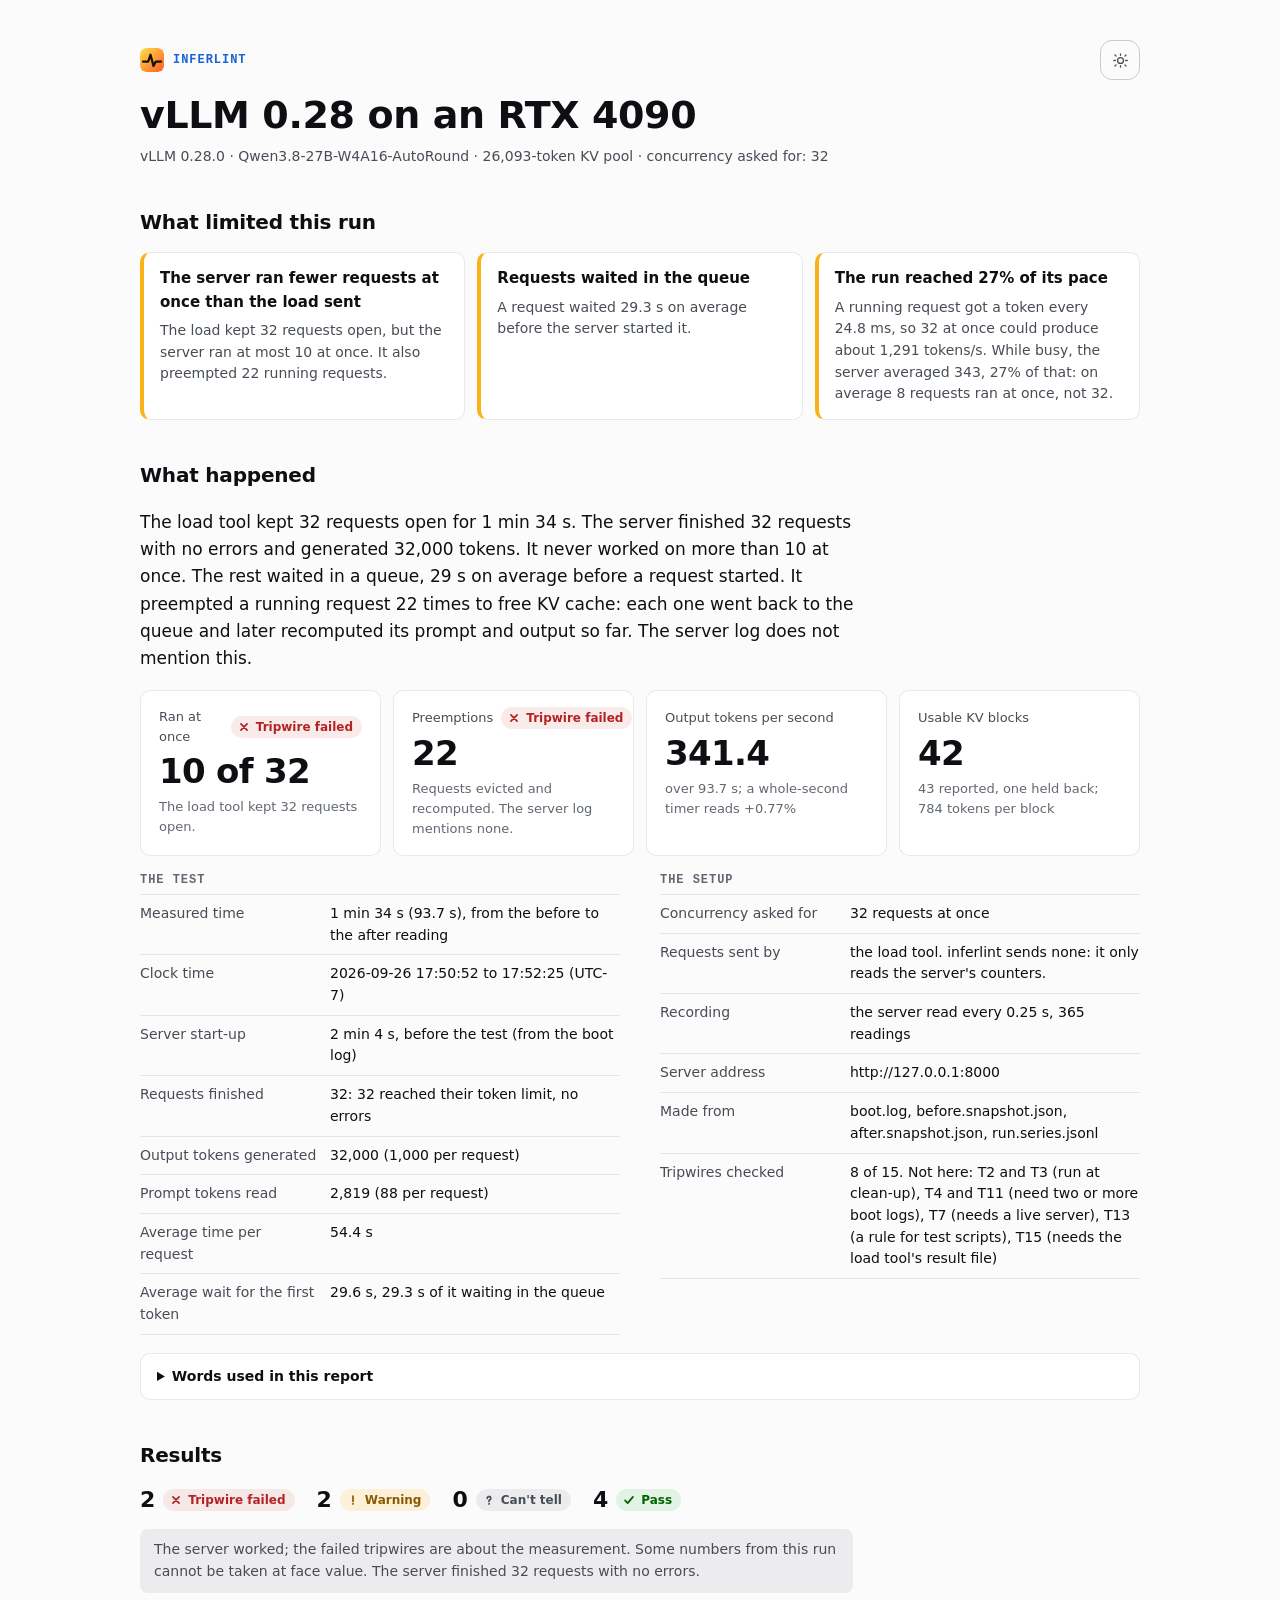
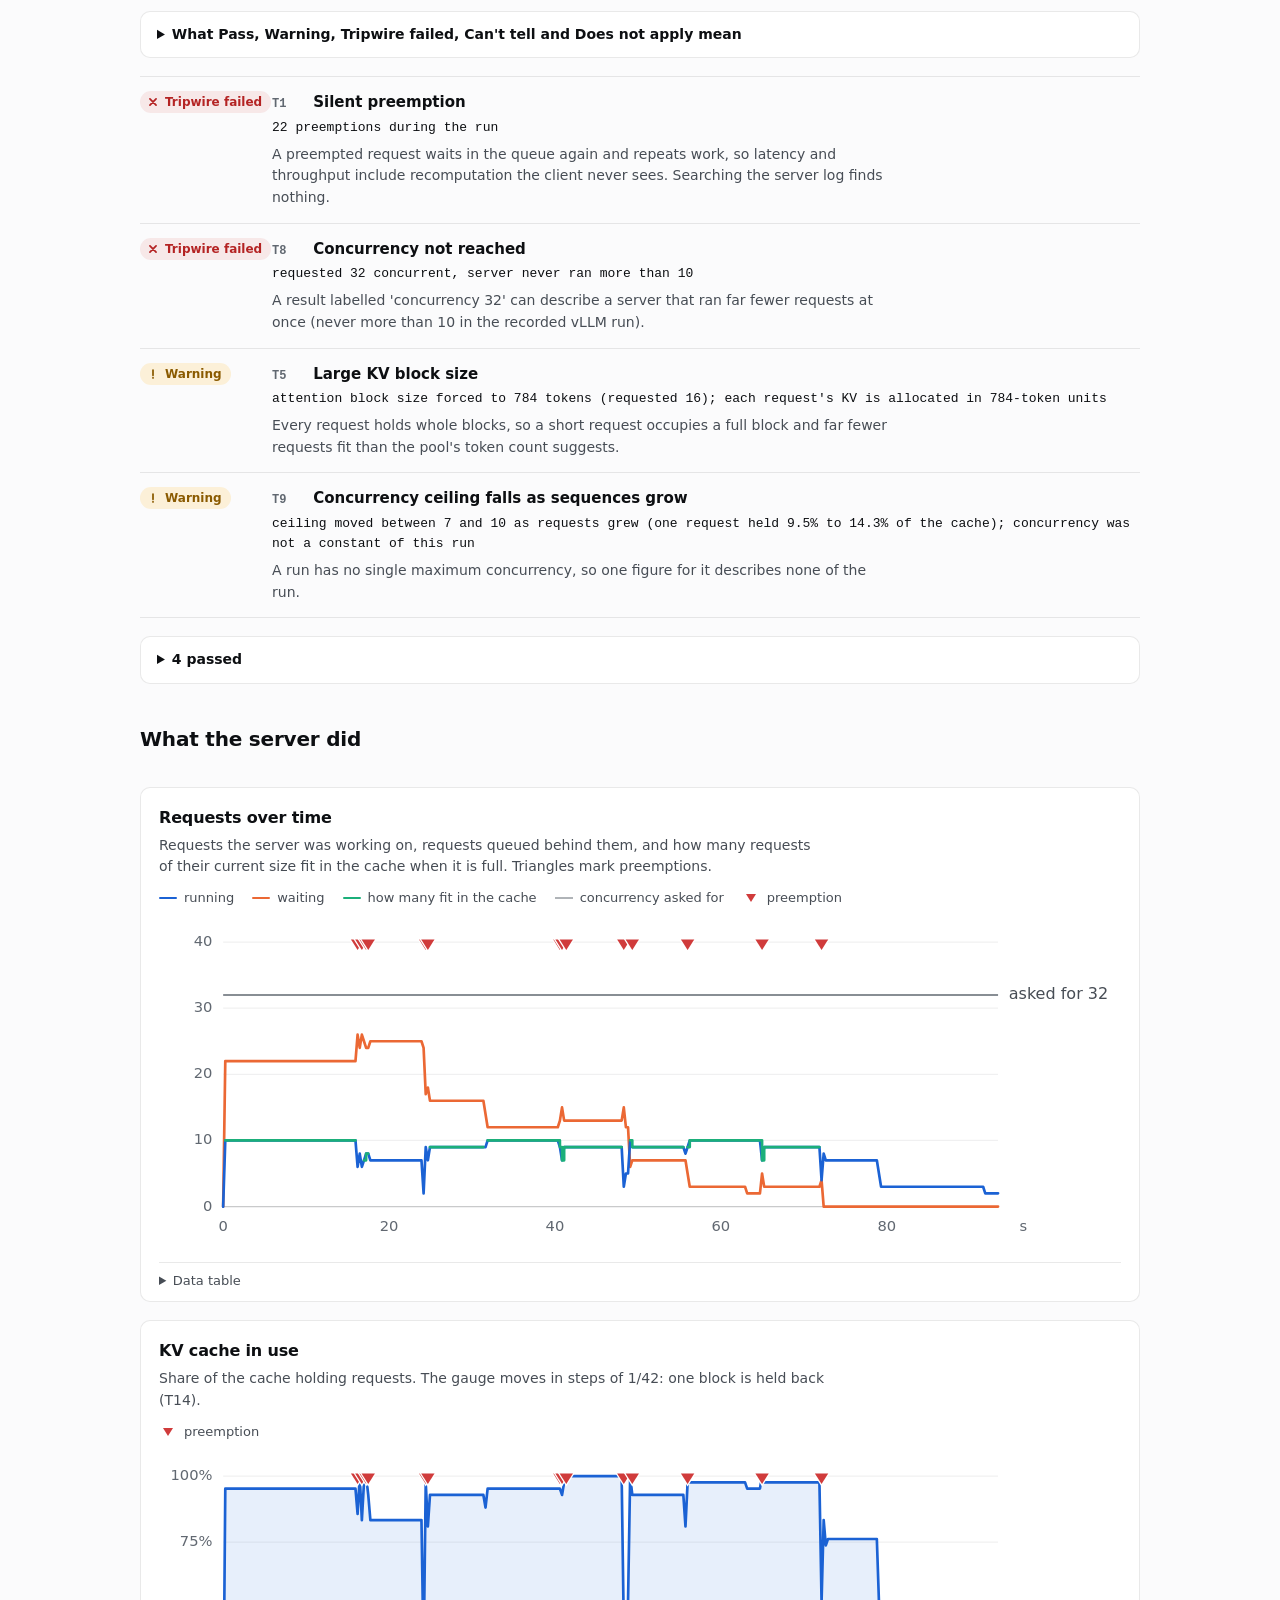
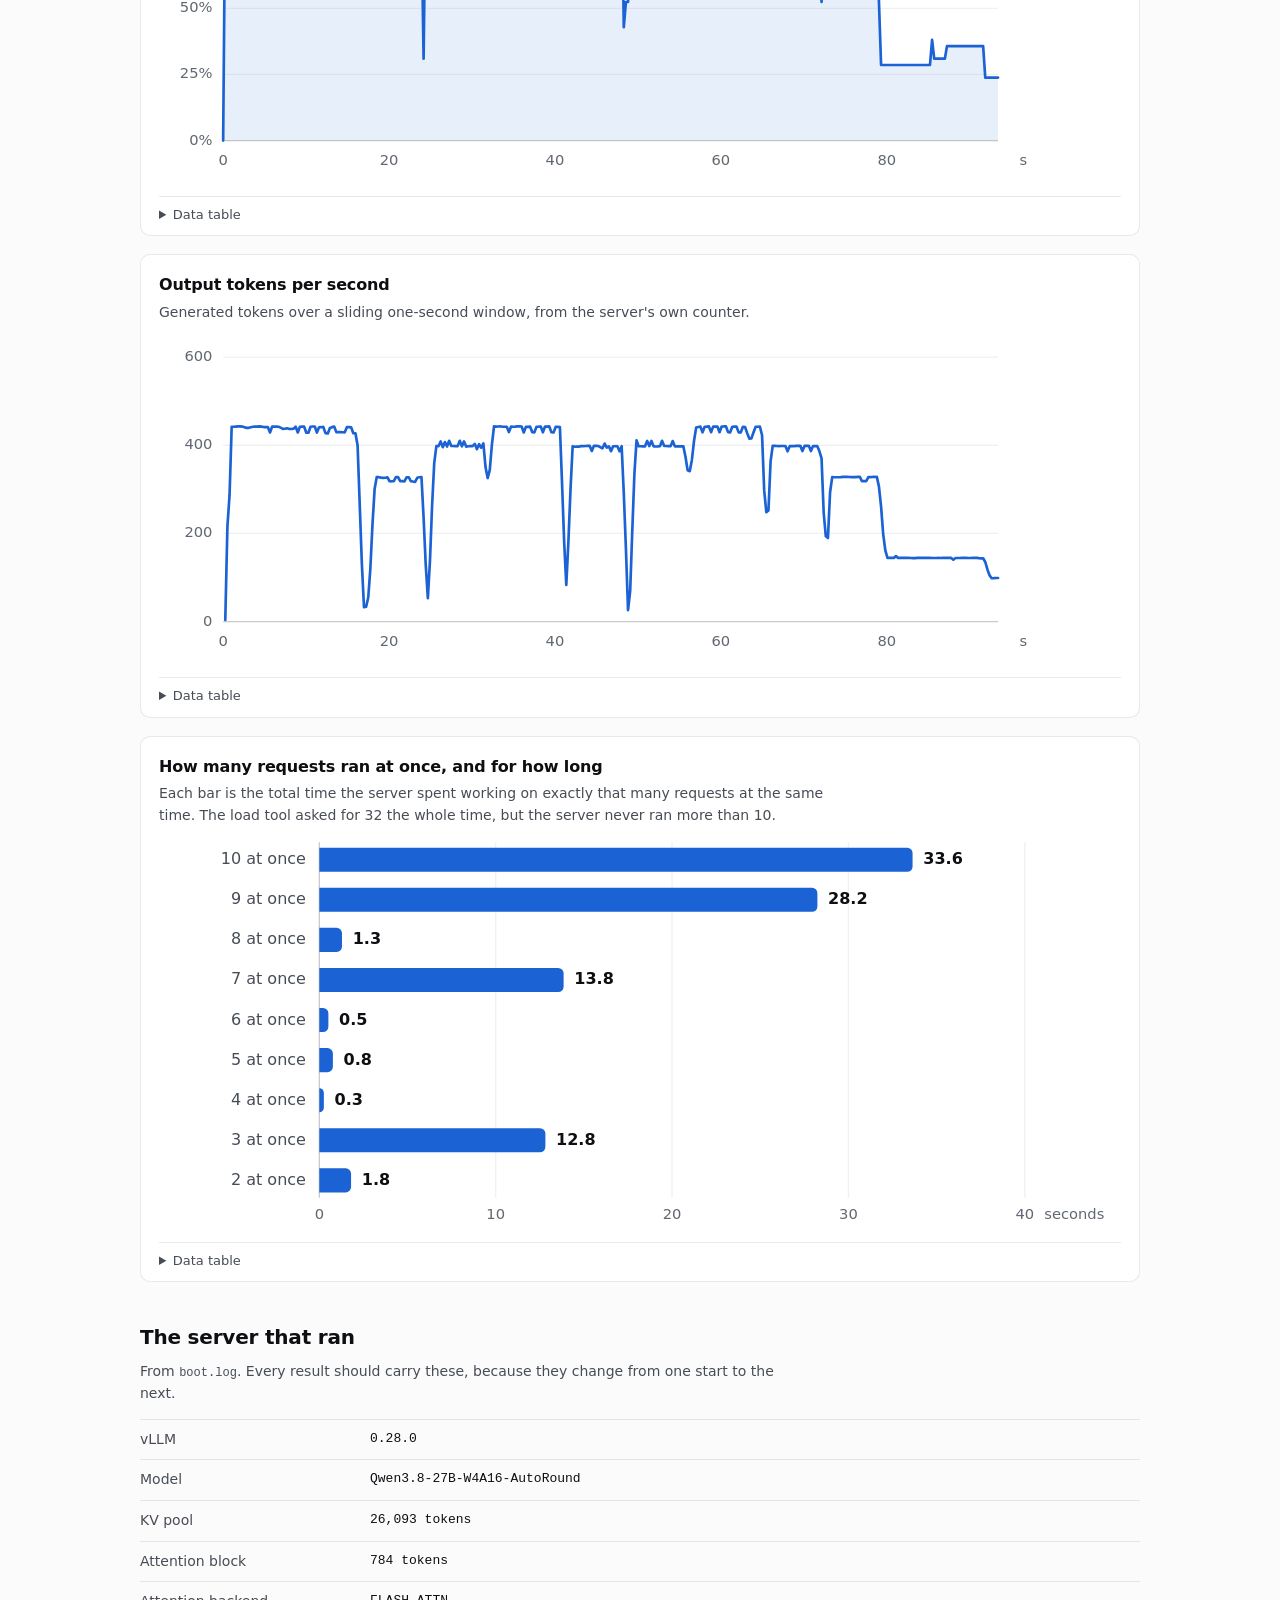
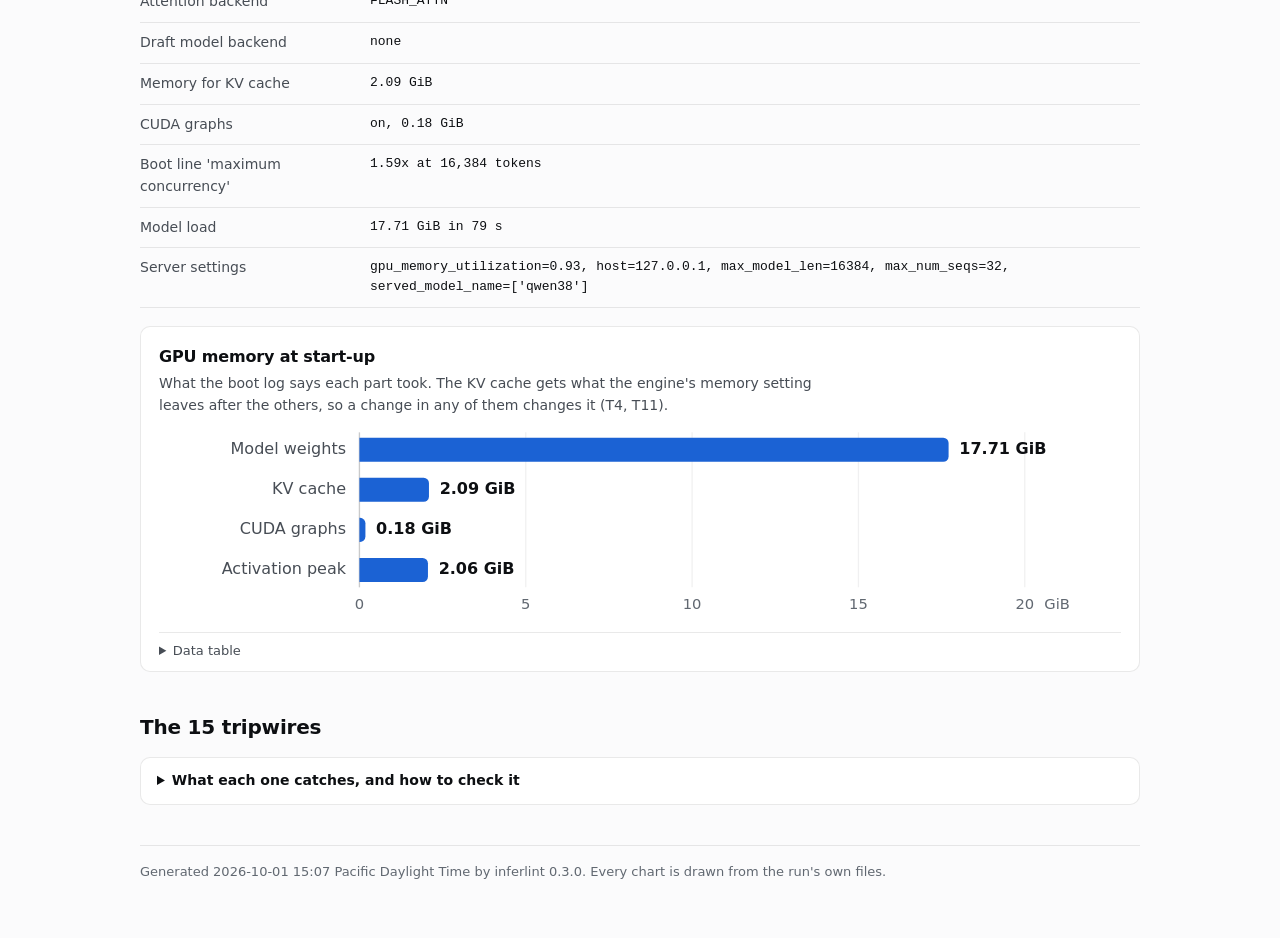
==== commit 5dc32bec: "Release 0.3.0" ====
--- a/docs/example-report.html
+++ b/docs/example-report.html
@@ -196,7 +196,7 @@
 .boot .chart{margin-top:18px}
 .guide .g-body{padding:14px 16px 4px}
 .guide .g-body .note{margin:0 0 10px}
-</style></head><body><div class="page"><header class="top"><div class="bar"><div class="brand"><svg class="logo" aria-hidden="true" xmlns="http://www.w3.org/2000/svg" viewBox="0 0 32 32"><defs><linearGradient id="inferlint-g" x1="0" y1="0" x2="1" y2="1"><stop offset="0" stop-color="#ffe14d"/><stop offset="1" stop-color="#ff5c1f"/></linearGradient></defs><rect width="32" height="32" rx="8" fill="url(#inferlint-g)"/><path d="M4 18h7l3-9 4 15 3-6h7" fill="none" stroke="#14110f" stroke-width="3" stroke-linecap="round" stroke-linejoin="round"/></svg>inferlint</div><button type="button" class="icon-btn" data-theme-toggle aria-label="Switch theme"><svg class="ico-moon" viewBox="0 0 24 24" aria-hidden="true"><path d="M20 14.5A8.5 8.5 0 0 1 9.5 4a8.5 8.5 0 1 0 10.5 10.5z"/></svg><svg class="ico-sun" viewBox="0 0 24 24" aria-hidden="true"><circle cx="12" cy="12" r="4.2"/><path d="M12 2.5v2.2M12 19.3v2.2M4.2 4.2l1.6 1.6M18.2 18.2l1.6 1.6M2.5 12h2.2M19.3 12h2.2M4.2 19.8l1.6-1.6M18.2 5.8l1.6-1.6"/></svg></button></div><h1>vLLM 0.28 on an RTX 4090</h1><p class="meta">vLLM 0.28.0 · Qwen3.8-27B-W4A16-AutoRound · 26,093-token KV pool · concurrency asked for: 32</p></header><section class="limits" aria-labelledby="h-limits"><h2 id="h-limits">What limited this run</h2><ul class="limit-list"><li class="limit limit"><div class="l-title">The server ran fewer requests at once than the load sent</div><p>The load kept 32 requests open, but the server ran at most 10 at once. It also preempted 22 running requests.</p></li><li class="limit limit"><div class="l-title">Requests waited in the queue</div><p>A request waited 29.3 s on average before the server started it.</p></li><li class="limit limit"><div class="l-title">The run reached 27% of its pace</div><p>A running request got a token every 24.8 ms, so 32 at once could produce about 1,291 tokens/s. While busy, the server averaged 343, 27% of that: on average 8 requests ran at once, not 32.</p></li></ul></section><section class="happened" aria-labelledby="h-happened"><h2 id="h-happened">What happened</h2><p class="lede">The load tool kept 32 requests open for 1 min 34 s. The server finished 32 requests with no errors and generated 32,000 tokens. It never worked on more than 10 at once. The rest waited in a queue, 29 s on average before a request started. It preempted a running request 22 times to free KV cache: each one went back to the queue and later recomputed its prompt and output so far. The server log does not mention this.</p><section class="tiles" aria-label="Headline numbers"><div class="tile"><div class="tile-head"><span class="tile-label">Ran at once</span><span class="pill fail"><svg viewBox="0 0 16 16" aria-hidden="true"><path d="M4.5 4.5l7 7M11.5 4.5l-7 7"/></svg>Tripwire failed</span></div><div class="tile-value">10 of 32</div><div class="tile-sub">The load tool kept 32 requests open.</div></div><div class="tile"><div class="tile-head"><span class="tile-label">Preemptions</span><span class="pill fail"><svg viewBox="0 0 16 16" aria-hidden="true"><path d="M4.5 4.5l7 7M11.5 4.5l-7 7"/></svg>Tripwire failed</span></div><div class="tile-value">22</div><div class="tile-sub">Requests evicted and recomputed. The server log mentions none.</div></div><div class="tile"><div class="tile-head"><span class="tile-label">Output tokens per second</span></div><div class="tile-value">341.4</div><div class="tile-sub">over 93.7 s; a whole-second timer reads +0.77%</div></div><div class="tile"><div class="tile-head"><span class="tile-label">Usable KV blocks</span></div><div class="tile-value">42</div><div class="tile-sub">43 reported, one held back; 784 tokens per block</div></div></section><div class="facts"><div class="facts-group"><h3>The test</h3><dl><dt>Measured time</dt><dd>1 min 34 s (93.7 s), from the before to the after reading</dd><dt>Clock time</dt><dd>2026-09-26 17:50:52 to 17:52:25 (UTC-7)</dd><dt>Server start-up</dt><dd>2 min 4 s, before the test (from the boot log)</dd><dt>Requests finished</dt><dd>32: 32 reached their token limit, no errors</dd><dt>Output tokens generated</dt><dd>32,000 (1,000 per request)</dd><dt>Prompt tokens read</dt><dd>2,819 (88 per request)</dd><dt>Average time per request</dt><dd>54.4 s</dd><dt>Average wait for the first token</dt><dd>29.6 s, 29.3 s of it waiting in the queue</dd></dl></div><div class="facts-group"><h3>The setup</h3><dl><dt>Concurrency asked for</dt><dd>32 requests at once</dd><dt>Requests sent by</dt><dd>the load tool. inferlint sends none: it only reads the server&#x27;s counters.</dd><dt>Recording</dt><dd>the server read every 0.25 s, 365 readings</dd><dt>Server address</dt><dd>http://127.0.0.1:8000</dd><dt>Made from</dt><dd>boot.log, before.snapshot.json, after.snapshot.json, run.series.jsonl</dd><dt>Tripwires checked</dt><dd>8 of 15. Not here: T2 and T3 (run at clean-up), T4 and T11 (need two or more boot logs), T7 (needs a live server), T13 (a rule for test scripts), T15 (needs the load tool&#x27;s result file)</dd></dl></div></div><details class="gloss" id="words"><summary>Words used in this report</summary><dl class="terms"><dt>Token</dt><dd>The unit of text a model reads and writes, defined by its tokenizer. How much text one token covers depends on the model, the tokenizer and the language. Throughput, KV cache and cost are all counted in tokens.</dd><dt>Prompt and output tokens</dt><dd>Prompt tokens are the input sent to the model. Output tokens are the tokens it generates in reply.</dd><dt>Request</dt><dd>One completion request sent to the server, and its response.</dd><dt>Concurrency</dt><dd>The number of requests in progress at the same moment. &#x27;Asked for&#x27; is how many the load tool kept open. &#x27;Running&#x27; is how many the scheduler was actually processing. The rest wait in its queue.</dd><dt>Waiting (queue)</dt><dd>Requests the server has accepted but not scheduled, because the KV cache has no room for them yet.</dd><dt>KV cache</dt><dd>GPU memory holding the attention keys and values for every token of every running request, so they are not recomputed for each new token. A request&#x27;s KV grows with its length.</dd><dt>KV pool</dt><dd>The size of the KV cache in tokens, set when vLLM starts from the GPU memory left after the model and CUDA graphs are loaded. It can differ from one start to the next (T4, T11).</dd><dt>KV block</dt><dd>The allocation unit of the KV cache: a request always holds whole blocks, so even a short request holds a full one. The usual size is 16 tokens; models that mix attention and Mamba layers use blocks of hundreds of tokens (T5).</dd><dt>Null block</dt><dd>One block vLLM reserves and never gives to a request, so a pool of N blocks holds requests in N - 1 of them (T14).</dd><dt>Fit in cache (ceiling)</dt><dd>How many requests of their current size fit when the cache is full: floor(1 / share), where share is the fraction of the cache one request holds. As sequences grow, fewer fit (T9).</dd><dt>Preemption</dt><dd>When a running request needs a block and none is free, vLLM evicts a running request: it frees that request&#x27;s KV blocks and later recomputes them from the prompt and the output so far. vLLM counts it in vllm:num_preemptions_total and writes no log line (T1).</dd><dt>Output tokens per second</dt><dd>Tokens generated per second by all requests together, from the server&#x27;s own counter.</dd><dt>Time to first token</dt><dd>Time from sending a request until the first token of the answer comes back. It includes the time spent waiting in the queue.</dd><dt>Boot log</dt><dd>The messages vLLM prints while it starts. They record the settings it actually chose, which can differ from the ones asked for.</dd><dt>Before and after readings</dt><dd>Copies of the server&#x27;s counters taken just before and just after the test. The difference between them is what happened during the test.</dd><dt>Recording</dt><dd>The server&#x27;s gauges, read several times a second during the test. The charts are drawn from it.</dd><dt>Attention backend</dt><dd>The code that does the model&#x27;s main calculation on the GPU. vLLM has several and picks one unless it is told which (T6).</dd><dt>CUDA graphs</dt><dd>A speed-up in which vLLM records the GPU&#x27;s steps once at start-up and replays them. It costs a little memory.</dd></dl></details></section><section class="results" aria-labelledby="h-results"><h2 id="h-results">Results</h2><ul class="verdict" aria-label="Check results"><li class="count fail"><span class="n">2</span><span class="pill fail"><svg viewBox="0 0 16 16" aria-hidden="true"><path d="M4.5 4.5l7 7M11.5 4.5l-7 7"/></svg>Tripwire failed</span></li><li class="count warn"><span class="n">2</span><span class="pill warn"><svg viewBox="0 0 16 16" aria-hidden="true"><path d="M8 3.5v6M8 12.2v.3"/></svg>Warning</span></li><li class="count unknown"><span class="n">0</span><span class="pill unknown"><svg viewBox="0 0 16 16" aria-hidden="true"><path d="M6 6a2 2 0 1 1 2.6 1.9c-.4.2-.6.5-.6 1v.6M8 12.2v.3"/></svg>Can't tell</span></li><li class="count pass"><span class="n">4</span><span class="pill pass"><svg viewBox="0 0 16 16" aria-hidden="true"><path d="M3.5 8.5l3 3 6-7"/></svg>Pass</span></li></ul><p class="status-note">The server worked; the failed tripwires are about the measurement. Some numbers from this run cannot be taken at face value. The server finished 32 requests with no errors.</p><details class="gloss"><summary>What Pass, Warning, Tripwire failed, Can't tell and Does not apply mean</summary><div class="tablewrap"><table class="meanings"><thead><tr><th scope="col">Result</th><th scope="col">What it means</th><th scope="col">What to do</th></tr></thead><tbody><tr><td><span class="pill fail"><svg viewBox="0 0 16 16" aria-hidden="true"><path d="M4.5 4.5l7 7M11.5 4.5l-7 7"/></svg>Tripwire failed</span></td><td>The tripwire caught its problem in this run. For T7 and T12 that means the server failed. For every other tripwire the server worked, but a number from the run (concurrency, throughput or latency) does not mean what it seems.</td><td>Read the finding. Fix the setup and run again, or report the number together with the finding.</td></tr><tr><td><span class="pill warn"><svg viewBox="0 0 16 16" aria-hidden="true"><path d="M8 3.5v6M8 12.2v.3"/></svg>Warning</span></td><td>Nothing is wrong on its own, but a setting or an effect changes how the numbers should be read.</td><td>Keep the warning with the results, so whoever compares them knows.</td></tr><tr><td><span class="pill unknown"><svg viewBox="0 0 16 16" aria-hidden="true"><path d="M6 6a2 2 0 1 1 2.6 1.9c-.4.2-.6.5-.6 1v.6M8 12.2v.3"/></svg>Can't tell</span></td><td>The check could not decide, because a counter or log line it needs was missing, for example from a vLLM version it does not know. It never counts as a pass.</td><td>Supply the missing file, or check the vLLM version.</td></tr><tr><td><span class="pill pass"><svg viewBox="0 0 16 16" aria-hidden="true"><path d="M3.5 8.5l3 3 6-7"/></svg>Pass</span></td><td>The tripwire looked for its problem in this run and did not find it.</td><td>Nothing. A pass covers this run only.</td></tr><tr><td><span class="pill not_applicable"><svg viewBox="0 0 16 16" aria-hidden="true"><path d="M4.5 8h7"/></svg>Does not apply</span></td><td>The tripwire is about a behaviour this engine does not have, such as vLLM&#x27;s reserved KV block (T14) on SGLang or TensorRT-LLM.</td><td>Nothing.</td></tr></tbody></table></div></details><ol class="findings"><li class="finding fail"><div class="f-status"><span class="pill fail"><svg viewBox="0 0 16 16" aria-hidden="true"><path d="M4.5 4.5l7 7M11.5 4.5l-7 7"/></svg>Tripwire failed</span></div><div class="f-body"><div class="f-title"><span class="tw">T1</span>Silent preemption</div><p class="msg">22 preemptions during the run</p><p class="what">A preempted request waits in the queue again and repeats work, so latency and throughput include recomputation the client never sees. Searching the server log finds nothing.</p></div></li><li class="finding fail"><div class="f-status"><span class="pill fail"><svg viewBox="0 0 16 16" aria-hidden="true"><path d="M4.5 4.5l7 7M11.5 4.5l-7 7"/></svg>Tripwire failed</span></div><div class="f-body"><div class="f-title"><span class="tw">T8</span>Concurrency not reached</div><p class="msg">requested 32 concurrent, server never ran more than 10</p><p class="what">A result labelled &#x27;concurrency 32&#x27; can describe a server that ran far fewer requests at once (never more than 10 in the recorded vLLM run).</p></div></li><li class="finding warn"><div class="f-status"><span class="pill warn"><svg viewBox="0 0 16 16" aria-hidden="true"><path d="M8 3.5v6M8 12.2v.3"/></svg>Warning</span></div><div class="f-body"><div class="f-title"><span class="tw">T5</span>Large KV block size</div><p class="msg">attention block size forced to 784 tokens (requested 16); each request&#x27;s KV is allocated in 784-token units</p><p class="what">Every request holds whole blocks, so a short request occupies a full block and far fewer requests fit than the pool&#x27;s token count suggests.</p></div></li><li class="finding warn"><div class="f-status"><span class="pill warn"><svg viewBox="0 0 16 16" aria-hidden="true"><path d="M8 3.5v6M8 12.2v.3"/></svg>Warning</span></div><div class="f-body"><div class="f-title"><span class="tw">T9</span>Concurrency ceiling falls as sequences grow</div><p class="msg">ceiling moved between 7 and 10 as requests grew (one request held 9.5% to 14.3% of the cache); concurrency was not a constant of this run</p><p class="what">A run has no single maximum concurrency, so one figure for it describes none of the run.</p></div></li></ol><details class="gloss passed"><summary>4 passed</summary><ol class="findings"><li class="finding pass"><div class="f-status"><span class="pill pass"><svg viewBox="0 0 16 16" aria-hidden="true"><path d="M3.5 8.5l3 3 6-7"/></svg>Pass</span></div><div class="f-body"><div class="f-title"><span class="tw">T6</span>Requested attention backend ignored</div><p class="msg">nothing to check: the server was started without --attention-backend, so vLLM chose its own (FLASH_ATTN) and nothing could be ignored; there was no draft model either</p></div></li><li class="finding pass"><div class="f-status"><span class="pill pass"><svg viewBox="0 0 16 16" aria-hidden="true"><path d="M3.5 8.5l3 3 6-7"/></svg>Pass</span></div><div class="f-body"><div class="f-title"><span class="tw">T10</span>Integer-second timing</div><p class="msg">341.44 tokens/s over 93.720s</p></div></li><li class="finding pass"><div class="f-status"><span class="pill pass"><svg viewBox="0 0 16 16" aria-hidden="true"><path d="M3.5 8.5l3 3 6-7"/></svg>Pass</span></div><div class="f-body"><div class="f-title"><span class="tw">T12</span>Start-up failure without a cause</div><p class="msg">no failure in log</p></div></li><li class="finding pass"><div class="f-status"><span class="pill pass"><svg viewBox="0 0 16 16" aria-hidden="true"><path d="M3.5 8.5l3 3 6-7"/></svg>Pass</span></div><div class="f-body"><div class="f-title"><span class="tw">T14</span>Reserved null block</div><p class="msg">gauge denominator is 42 = num_gpu_blocks (43) - 1 null block</p></div></li></ol></details></section><section class="charts"><h2>What the server did</h2><figure class="chart" id="fig-requests" data-chart><figcaption><h3>Requests over time</h3><p>Requests the server was working on, requests queued behind them, and how many requests of their current size fit in the cache when it is full. Triangles mark preemptions.</p></figcaption><ul class="legend"><li><svg viewBox="0 0 18 10" aria-hidden="true"><line class="mark s1" x1="1" x2="17" y1="5" y2="5"/></svg>running</li><li><svg viewBox="0 0 18 10" aria-hidden="true"><line class="mark s2" x1="1" x2="17" y1="5" y2="5"/></svg>waiting</li><li><svg viewBox="0 0 18 10" aria-hidden="true"><line class="mark s3" x1="1" x2="17" y1="5" y2="5"/></svg>how many fit in the cache</li><li><svg viewBox="0 0 18 10" aria-hidden="true"><line class="ref" x1="0" x2="18" y1="5" y2="5"/></svg>concurrency asked for</li><li><svg viewBox="0 0 12 10" aria-hidden="true"><path class="ev" d="M1 1H11L6 9Z"/></svg>preemption</li></ul><div class="plot"><svg viewBox="0 0 720 250" role="img" aria-label="Requests running and waiting over time" preserveAspectRatio="xMidYMid meet"><line class="axis" x1="48" x2="628" y1="216" y2="216"/><text class="tick" x="40" y="216" text-anchor="end" dominant-baseline="middle">0</text><line class="grid" x1="48" x2="628" y1="166.5" y2="166.5"/><text class="tick" x="40" y="166.5" text-anchor="end" dominant-baseline="middle">10</text><line class="grid" x1="48" x2="628" y1="117" y2="117"/><text class="tick" x="40" y="117" text-anchor="end" dominant-baseline="middle">20</text><line class="grid" x1="48" x2="628" y1="67.5" y2="67.5"/><text class="tick" x="40" y="67.5" text-anchor="end" dominant-baseline="middle">30</text><line class="grid" x1="48" x2="628" y1="18" y2="18"/><text class="tick" x="40" y="18" text-anchor="end" dominant-baseline="middle">40</text><text class="tick" x="48" y="234" text-anchor="middle">0</text><text class="tick" x="172.17" y="234" text-anchor="middle">20</text><text class="tick" x="296.33" y="234" text-anchor="middle">40</text><text class="tick" x="420.5" y="234" text-anchor="middle">60</text><text class="tick" x="544.67" y="234" text-anchor="middle">80</text><text class="tick unit" x="644" y="234">s</text><line class="ref" x1="48" x2="628" y1="57.6" y2="57.6"/><text class="lab" x="636" y="57.6" dominant-baseline="middle">asked for 32</text><path class="mark s2" d="M48 216L49.6 107.1L51.19 107.1L52.79 107.1L54.38 107.1L55.97 107.1L57.56 107.1L59.15 107.1L60.74 107.1L62.33 107.1L63.94 107.1L65.54 107.1L67.13 107.1L68.72 107.1L70.32 107.1L71.91 107.1L73.5 107.1L75.09 107.1L76.68 107.1L78.28 107.1L79.87 107.1L81.46 107.1L83.06 107.1L84.65 107.1L86.24 107.1L87.83 107.1L89.42 107.1L91.04 107.1L92.66 107.1L94.25 107.1L95.85 107.1L97.49 107.1L99.08 107.1L100.67 107.1L102.27 107.1L103.86 107.1L105.45 107.1L107.04 107.1L108.64 107.1L110.23 107.1L111.82 107.1L113.41 107.1L115 107.1L116.59 107.1L118.19 107.1L119.79 107.1L121.38 107.1L122.97 107.1L124.58 107.1L126.33 107.1L127.92 107.1L129.51 107.1L131.1 107.1L132.69 107.1L134.28 107.1L135.87 107.1L137.46 107.1L139.05 107.1L140.65 107.1L142.25 107.1L143.85 107.1L145.45 107.1L147.04 107.1L148.63 87.3L150.23 97.2L151.82 87.3L153.41 92.25L155.01 97.2L156.6 97.2L158.19 92.25L159.78 92.25L161.37 92.25L162.96 92.25L164.56 92.25L166.16 92.25L167.76 92.25L169.35 92.25L170.95 92.25L172.54 92.25L174.13 92.25L175.72 92.25L177.32 92.25L178.91 92.25L180.5 92.25L182.09 92.25L183.69 92.25L185.28 92.25L186.87 92.25L188.46 92.25L190.07 92.25L191.67 92.25L193.26 92.25L194.85 92.25L196.44 92.25L198.03 97.2L199.63 131.85L201.22 126.9L202.81 136.8L204.41 136.8L206 136.8L207.59 136.8L209.18 136.8L210.79 136.8L212.39 136.8L213.98 136.8L215.57 136.8L217.16 136.8L218.75 136.8L220.34 136.8L221.93 136.8L223.52 136.8L225.11 136.8L226.71 136.8L228.31 136.8L229.9 136.8L231.49 136.8L233.08 136.8L234.67 136.8L236.34 136.8L237.94 136.8L239.53 136.8L241.16 136.8L242.78 136.8L244.37 146.7L245.96 156.6L247.55 156.6L249.14 156.6L250.73 156.6L252.32 156.6L253.91 156.6L255.5 156.6L257.1 156.6L258.69 156.6L260.27 156.6L261.86 156.6L263.46 156.6L265.05 156.6L266.64 156.6L268.23 156.6L269.82 156.6L271.41 156.6L273 156.6L274.6 156.6L276.19 156.6L277.78 156.6L279.37 156.6L280.96 156.6L282.55 156.6L284.14 156.6L285.73 156.6L287.32 156.6L288.92 156.6L290.5 156.6L292.09 156.6L293.69 156.6L295.28 156.6L296.87 156.6L298.46 156.6L300.05 151.65L301.64 141.75L303.23 151.65L304.83 151.65L306.42 151.65L308.01 151.65L309.6 151.65L311.21 151.65L312.8 151.65L314.39 151.65L315.98 151.65L317.57 151.65L319.16 151.65L320.75 151.65L322.34 151.65L323.93 151.65L325.51 151.65L327.11 151.65L328.7 151.65L330.32 151.65L331.94 151.65L333.54 151.65L335.13 151.65L336.72 151.65L338.31 151.65L339.9 151.65L341.5 151.65L343.09 151.65L344.68 151.65L346.27 151.65L347.86 141.75L349.45 156.6L351.04 156.6L352.64 186.3L354.23 181.35L355.82 181.35L357.41 181.35L359 181.35L360.59 181.35L362.19 181.35L363.78 181.35L365.37 181.35L366.96 181.35L368.55 181.35L370.15 181.35L371.74 181.35L373.34 181.35L374.93 181.35L376.51 181.35L378.1 181.35L379.69 181.35L381.29 181.35L382.88 181.35L384.47 181.35L386.06 181.35L387.66 181.35L389.25 181.35L390.84 181.35L392.44 181.35L394.04 181.35L395.63 191.25L397.24 201.15L398.84 201.15L400.45 201.15L402.04 201.15L403.63 201.15L405.22 201.15L406.81 201.15L408.4 201.15L409.99 201.15L411.58 201.15L413.17 201.15L414.76 201.15L416.35 201.15L417.94 201.15L419.53 201.15L421.12 201.15L422.71 201.15L424.3 201.15L425.89 201.15L427.49 201.15L429.08 201.15L430.67 201.15L432.26 201.15L433.85 201.15L435.44 201.15L437.04 201.15L438.63 201.15L440.22 206.1L441.81 206.1L443.4 206.1L444.99 206.1L446.58 206.1L448.17 206.1L449.77 206.1L451.36 191.25L452.95 201.15L454.55 201.15L456.14 201.15L457.73 201.15L459.31 201.15L460.91 201.15L462.5 201.15L464.09 201.15L465.68 201.15L467.27 201.15L468.86 201.15L470.45 201.15L472.04 201.15L473.63 201.15L475.22 201.15L476.81 201.15L478.4 201.15L479.99 201.15L481.58 201.15L483.17 201.15L484.75 201.15L486.34 201.15L487.93 201.15L489.53 201.15L491.12 201.15L492.71 201.15L494.3 201.15L495.89 196.2L497.48 216L499.08 216L500.67 216L502.27 216L503.86 216L505.45 216L507.05 216L508.64 216L510.23 216L511.82 216L513.41 216L515 216L516.59 216L518.18 216L519.77 216L521.36 216L522.95 216L524.54 216L526.13 216L527.73 216L529.32 216L530.91 216L532.5 216L534.09 216L535.68 216L537.27 216L538.85 216L540.44 216L542.03 216L543.62 216L545.21 216L546.8 216L548.39 216L549.98 216L551.57 216L553.16 216L554.75 216L556.34 216L557.93 216L559.52 216L561.11 216L562.71 216L564.3 216L565.89 216L567.48 216L569.07 216L570.66 216L572.25 216L573.84 216L575.44 216L577.03 216L578.62 216L580.21 216L581.8 216L583.39 216L584.99 216L586.58 216L588.17 216L589.76 216L591.35 216L592.94 216L594.53 216L596.13 216L597.72 216L599.31 216L600.9 216L602.49 216L604.08 216L605.68 216L607.27 216L608.86 216L610.44 216L612.04 216L613.65 216L615.25 216L616.83 216L618.43 216L620.03 216L621.64 216L623.23 216L624.82 216L626.41 216L628 216"/><path class="mark s1" d="M48 216L49.6 166.5L51.19 166.5L52.79 166.5L54.38 166.5L55.97 166.5L57.56 166.5L59.15 166.5L60.74 166.5L62.33 166.5L63.94 166.5L65.54 166.5L67.13 166.5L68.72 166.5L70.32 166.5L71.91 166.5L73.5 166.5L75.09 166.5L76.68 166.5L78.28 166.5L79.87 166.5L81.46 166.5L83.06 166.5L84.65 166.5L86.24 166.5L87.83 166.5L89.42 166.5L91.04 166.5L92.66 166.5L94.25 166.5L95.85 166.5L97.49 166.5L99.08 166.5L100.67 166.5L102.27 166.5L103.86 166.5L105.45 166.5L107.04 166.5L108.64 166.5L110.23 166.5L111.82 166.5L113.41 166.5L115 166.5L116.59 166.5L118.19 166.5L119.79 166.5L121.38 166.5L122.97 166.5L124.58 166.5L126.33 166.5L127.92 166.5L129.51 166.5L131.1 166.5L132.69 166.5L134.28 166.5L135.87 166.5L137.46 166.5L139.05 166.5L140.65 166.5L142.25 166.5L143.85 166.5L145.45 166.5L147.04 166.5L148.63 186.3L150.23 176.4L151.82 186.3L153.41 181.35L155.01 176.4L156.6 176.4L158.19 181.35L159.78 181.35L161.37 181.35L162.96 181.35L164.56 181.35L166.16 181.35L167.76 181.35L169.35 181.35L170.95 181.35L172.54 181.35L174.13 181.35L175.72 181.35L177.32 181.35L178.91 181.35L180.5 181.35L182.09 181.35L183.69 181.35L185.28 181.35L186.87 181.35L188.46 181.35L190.07 181.35L191.67 181.35L193.26 181.35L194.85 181.35L196.44 181.35L198.03 206.1L199.63 171.45L201.22 181.35L202.81 171.45L204.41 171.45L206 171.45L207.59 171.45L209.18 171.45L210.79 171.45L212.39 171.45L213.98 171.45L215.57 171.45L217.16 171.45L218.75 171.45L220.34 171.45L221.93 171.45L223.52 171.45L225.11 171.45L226.71 171.45L228.31 171.45L229.9 171.45L231.49 171.45L233.08 171.45L234.67 171.45L236.34 171.45L237.94 171.45L239.53 171.45L241.16 171.45L242.78 171.45L244.37 171.45L245.96 166.5L247.55 166.5L249.14 166.5L250.73 166.5L252.32 166.5L253.91 166.5L255.5 166.5L257.1 166.5L258.69 166.5L260.27 166.5L261.86 166.5L263.46 166.5L265.05 166.5L266.64 166.5L268.23 166.5L269.82 166.5L271.41 166.5L273 166.5L274.6 166.5L276.19 166.5L277.78 166.5L279.37 166.5L280.96 166.5L282.55 166.5L284.14 166.5L285.73 166.5L287.32 166.5L288.92 166.5L290.5 166.5L292.09 166.5L293.69 166.5L295.28 166.5L296.87 166.5L298.46 166.5L300.05 171.45L301.64 181.35L303.23 171.45L304.83 171.45L306.42 171.45L308.01 171.45L309.6 171.45L311.21 171.45L312.8 171.45L314.39 171.45L315.98 171.45L317.57 171.45L319.16 171.45L320.75 171.45L322.34 171.45L323.93 171.45L325.51 171.45L327.11 171.45L328.7 171.45L330.32 171.45L331.94 171.45L333.54 171.45L335.13 171.45L336.72 171.45L338.31 171.45L339.9 171.45L341.5 171.45L343.09 171.45L344.68 171.45L346.27 171.45L347.86 201.15L349.45 191.25L351.04 191.25L352.64 166.5L354.23 171.45L355.82 171.45L357.41 171.45L359 171.45L360.59 171.45L362.19 171.45L363.78 171.45L365.37 171.45L366.96 171.45L368.55 171.45L370.15 171.45L371.74 171.45L373.34 171.45L374.93 171.45L376.51 171.45L378.1 171.45L379.69 171.45L381.29 171.45L382.88 171.45L384.47 171.45L386.06 171.45L387.66 171.45L389.25 171.45L390.84 171.45L392.44 171.45L394.04 176.4L395.63 171.45L397.24 166.5L398.84 166.5L400.45 166.5L402.04 166.5L403.63 166.5L405.22 166.5L406.81 166.5L408.4 166.5L409.99 166.5L411.58 166.5L413.17 166.5L414.76 166.5L416.35 166.5L417.94 166.5L419.53 166.5L421.12 166.5L422.71 166.5L424.3 166.5L425.89 166.5L427.49 166.5L429.08 166.5L430.67 166.5L432.26 166.5L433.85 166.5L435.44 166.5L437.04 166.5L438.63 166.5L440.22 166.5L441.81 166.5L443.4 166.5L444.99 166.5L446.58 166.5L448.17 166.5L449.77 166.5L451.36 181.35L452.95 171.45L454.55 171.45L456.14 171.45L457.73 171.45L459.31 171.45L460.91 171.45L462.5 171.45L464.09 171.45L465.68 171.45L467.27 171.45L468.86 171.45L470.45 171.45L472.04 171.45L473.63 171.45L475.22 171.45L476.81 171.45L478.4 171.45L479.99 171.45L481.58 171.45L483.17 171.45L484.75 171.45L486.34 171.45L487.93 171.45L489.53 171.45L491.12 171.45L492.71 171.45L494.3 171.45L495.89 196.2L497.48 176.4L499.08 181.35L500.67 181.35L502.27 181.35L503.86 181.35L505.45 181.35L507.05 181.35L508.64 181.35L510.23 181.35L511.82 181.35L513.41 181.35L515 181.35L516.59 181.35L518.18 181.35L519.77 181.35L521.36 181.35L522.95 181.35L524.54 181.35L526.13 181.35L527.73 181.35L529.32 181.35L530.91 181.35L532.5 181.35L534.09 181.35L535.68 181.35L537.27 181.35L538.85 191.25L540.44 201.15L542.03 201.15L543.62 201.15L545.21 201.15L546.8 201.15L548.39 201.15L549.98 201.15L551.57 201.15L553.16 201.15L554.75 201.15L556.34 201.15L557.93 201.15L559.52 201.15L561.11 201.15L562.71 201.15L564.3 201.15L565.89 201.15L567.48 201.15L569.07 201.15L570.66 201.15L572.25 201.15L573.84 201.15L575.44 201.15L577.03 201.15L578.62 201.15L580.21 201.15L581.8 201.15L583.39 201.15L584.99 201.15L586.58 201.15L588.17 201.15L589.76 201.15L591.35 201.15L592.94 201.15L594.53 201.15L596.13 201.15L597.72 201.15L599.31 201.15L600.9 201.15L602.49 201.15L604.08 201.15L605.68 201.15L607.27 201.15L608.86 201.15L610.44 201.15L612.04 201.15L613.65 201.15L615.25 201.15L616.83 201.15L618.43 206.1L620.03 206.1L621.64 206.1L623.23 206.1L624.82 206.1L626.41 206.1L628 206.1"/><path class="mark s3" d="M49.6 166.5H51.19V166.5H52.79V166.5H54.38V166.5H55.97V166.5H57.56V166.5H59.15V166.5H60.74V166.5H62.33V166.5H63.94V166.5H65.54V166.5H67.13V166.5H68.72V166.5H70.32V166.5H71.91V166.5H73.5V166.5H75.09V166.5H76.68V166.5H78.28V166.5H79.87V166.5H81.46V166.5H83.06V166.5H84.65V166.5H86.24V166.5H87.83V166.5H89.42V166.5H91.04V166.5H92.66V166.5H94.25V166.5H95.85V166.5H97.49V166.5H99.08V166.5H100.67V166.5H102.27V166.5H103.86V166.5H105.45V166.5H107.04V166.5H108.64V166.5H110.23V166.5H111.82V166.5H113.41V166.5H115V166.5H116.59V166.5H118.19V166.5H119.79V166.5H121.38V166.5H122.97V166.5H124.58V166.5H126.33V166.5H127.92V166.5H129.51V166.5H131.1V166.5H132.69V166.5H134.28V166.5H135.87V166.5H137.46V166.5H139.05V166.5H140.65V166.5H142.25V166.5H143.85V166.5H145.45V166.5H147.04V166.5M150.23 176.4M153.41 181.35H155.01V176.4H156.6V176.4M199.63 171.45M202.81 171.45H204.41V171.45H206V171.45H207.59V171.45H209.18V171.45H210.79V171.45H212.39V171.45H213.98V171.45H215.57V171.45H217.16V171.45H218.75V171.45H220.34V171.45H221.93V171.45H223.52V171.45H225.11V171.45H226.71V171.45H228.31V171.45H229.9V171.45H231.49V171.45H233.08V171.45H234.67V171.45H236.34V171.45H237.94V171.45H239.53V171.45H241.16V171.45H242.78V171.45M245.96 166.5H247.55V166.5H249.14V166.5H250.73V166.5H252.32V166.5H253.91V166.5H255.5V166.5H257.1V166.5H258.69V166.5H260.27V166.5H261.86V166.5H263.46V166.5H265.05V166.5H266.64V166.5H268.23V166.5H269.82V166.5H271.41V166.5H273V166.5H274.6V166.5H276.19V166.5H277.78V166.5H279.37V166.5H280.96V166.5H282.55V166.5H284.14V166.5H285.73V166.5H287.32V166.5H288.92V166.5H290.5V166.5H292.09V166.5H293.69V166.5H295.28V166.5H296.87V166.5H298.46V166.5H300.05V171.45H301.64V181.35H303.23V171.45H304.83V171.45H306.42V171.45H308.01V171.45H309.6V171.45H311.21V171.45H312.8V171.45H314.39V171.45H315.98V171.45H317.57V171.45H319.16V171.45H320.75V171.45H322.34V171.45H323.93V171.45H325.51V171.45H327.11V171.45H328.7V171.45H330.32V171.45H331.94V171.45H333.54V171.45H335.13V171.45H336.72V171.45H338.31V171.45H339.9V171.45H341.5V171.45H343.09V171.45H344.68V171.45H346.27V171.45M352.64 166.5H354.23V171.45H355.82V171.45H357.41V171.45H359V171.45H360.59V171.45H362.19V171.45H363.78V171.45H365.37V171.45H366.96V171.45H368.55V171.45H370.15V171.45H371.74V171.45H373.34V171.45H374.93V171.45H376.51V171.45H378.1V171.45H379.69V171.45H381.29V171.45H382.88V171.45H384.47V171.45H386.06V171.45H387.66V171.45H389.25V171.45H390.84V171.45H392.44V171.45M395.63 171.45H397.24V166.5H398.84V166.5H400.45V166.5H402.04V166.5H403.63V166.5H405.22V166.5H406.81V166.5H408.4V166.5H409.99V166.5H411.58V166.5H413.17V166.5H414.76V166.5H416.35V166.5H417.94V166.5H419.53V166.5H421.12V166.5H422.71V166.5H424.3V166.5H425.89V166.5H427.49V166.5H429.08V166.5H430.67V166.5H432.26V166.5H433.85V166.5H435.44V166.5H437.04V166.5H438.63V166.5H440.22V166.5H441.81V166.5H443.4V166.5H444.99V166.5H446.58V166.5H448.17V166.5H449.77V166.5H451.36V181.35H452.95V171.45H454.55V171.45H456.14V171.45H457.73V171.45H459.31V171.45H460.91V171.45H462.5V171.45H464.09V171.45H465.68V171.45H467.27V171.45H468.86V171.45H470.45V171.45H472.04V171.45H473.63V171.45H475.22V171.45H476.81V171.45H478.4V171.45H479.99V171.45H481.58V171.45H483.17V171.45H484.75V171.45H486.34V171.45H487.93V171.45H489.53V171.45H491.12V171.45H492.71V171.45H494.3V171.45"/><path class="ev" d="M143.63 16H153.63L148.63 24Z"><title>4 preemptions at 16.2 s</title></path><path class="ev" d="M146.82 16H156.82L151.82 24Z"><title>1 preemption at 16.7 s</title></path><path class="ev" d="M150.01 16H160.01L155.01 24Z"><title>1 preemption at 17.2 s</title></path><path class="ev" d="M151.6 16H161.6L156.6 24Z"><title>1 preemption at 17.5 s</title></path><path class="ev" d="M194.63 16H204.63L199.63 24Z"><title>1 preemption at 24.4 s</title></path><path class="ev" d="M196.22 16H206.22L201.22 24Z"><title>1 preemption at 24.7 s</title></path><path class="ev" d="M295.05 16H305.05L300.05 24Z"><title>1 preemption at 40.6 s</title></path><path class="ev" d="M296.64 16H306.64L301.64 24Z"><title>3 preemptions at 40.9 s</title></path><path class="ev" d="M299.83 16H309.83L304.83 24Z"><title>1 preemption at 41.4 s</title></path><path class="ev" d="M342.86 16H352.86L347.86 24Z"><title>2 preemptions at 48.3 s</title></path><path class="ev" d="M349.23 16H359.23L354.23 24Z"><title>1 preemption at 49.3 s</title></path><path class="ev" d="M390.63 16H400.63L395.63 24Z"><title>1 preemption at 56.0 s</title></path><path class="ev" d="M446.36 16H456.36L451.36 24Z"><title>3 preemptions at 65.0 s</title></path><path class="ev" d="M490.89 16H500.89L495.89 24Z"><title>1 preemption at 72.1 s</title></path><line class="cross" x1="0" x2="0" y1="18" y2="216" visibility="hidden"/><rect class="hit" x="48" y="18" width="580" height="198" tabindex="0" aria-label="Requests running and waiting over time. Use the arrow keys to read values."/></svg><script type="application/json" class="chart-data">{"w":720,"x0":0.0,"x1":93.423124367,"px0":48,"px1":628,"x":[0.0,0.257,0.514,0.771,1.027,1.284,1.54,1.796,2.052,2.308,2.567,2.826,3.082,3.338,3.595,3.851,4.107,4.363,4.62,4.877,5.134,5.39,5.647,5.903,6.159,6.416,6.672,6.932,7.193,7.45,7.708,7.972,8.228,8.484,8.741,8.998,9.254,9.51,9.767,10.024,10.28,10.536,10.793,11.049,11.306,11.564,11.82,12.076,12.336,12.617,12.873,13.129,13.385,13.641,13.897,14.154,14.41,14.666,14.924,15.181,15.438,15.697,15.953,16.21,16.466,16.723,16.979,17.236,17.493,17.749,18.005,18.261,18.518,18.775,19.033,19.291,19.547,19.804,20.06,20.317,20.573,20.829,21.086,21.342,21.599,21.856,22.113,22.368,22.625,22.884,23.142,23.398,23.654,23.91,24.167,24.424,24.68,24.936,25.193,25.449,25.706,25.962,26.221,26.479,26.735,26.991,27.247,27.503,27.76,28.016,28.272,28.528,28.786,29.043,29.299,29.555,29.812,30.068,30.337,30.594,30.851,31.112,31.374,31.63,31.886,32.142,32.398,32.655,32.911,33.167,33.422,33.68,33.936,34.192,34.448,34.705,34.961,35.217,35.473,35.729,35.986,36.242,36.499,36.755,37.011,37.267,37.524,37.781,38.037,38.293,38.549,38.805,39.061,39.317,39.574,39.831,40.087,40.343,40.599,40.855,41.112,41.368,41.625,41.881,42.138,42.397,42.652,42.909,43.165,43.421,43.677,43.933,44.189,44.445,44.701,44.957,45.213,45.474,45.735,45.993,46.249,46.505,46.761,47.018,47.275,47.531,47.787,48.044,48.3,48.556,48.813,49.069,49.325,49.581,49.838,50.094,50.351,50.608,50.864,51.12,51.376,51.633,51.89,52.147,52.403,52.659,52.915,53.171,53.428,53.684,53.941,54.197,54.454,54.71,54.967,55.223,55.48,55.738,55.995,56.254,56.512,56.77,57.026,57.283,57.539,57.795,58.052,58.308,58.563,58.82,59.076,59.333,59.588,59.845,60.101,60.357,60.612,60.869,61.125,61.382,61.638,61.894,62.15,62.407,62.664,62.921,63.177,63.432,63.688,63.945,64.202,64.458,64.714,64.971,65.227,65.484,65.741,65.996,66.252,66.509,66.765,67.021,67.277,67.533,67.789,68.046,68.302,68.558,68.814,69.07,69.326,69.582,69.838,70.094,70.35,70.606,70.862,71.118,71.375,71.631,71.888,72.144,72.4,72.658,72.914,73.171,73.427,73.684,73.941,74.197,74.453,74.709,74.965,75.221,75.478,75.734,75.99,76.247,76.503,76.759,77.015,77.271,77.528,77.784,78.04,78.296,78.552,78.808,79.064,79.32,79.576,79.832,80.088,80.344,80.6,80.856,81.113,81.368,81.624,81.88,82.136,82.392,82.649,82.906,83.163,83.419,83.675,83.931,84.188,84.444,84.7,84.957,85.213,85.469,85.726,85.982,86.238,86.495,86.751,87.007,87.264,87.52,87.776,88.033,88.289,88.545,88.802,89.058,89.314,89.57,89.827,90.083,90.339,90.595,90.852,91.111,91.369,91.625,91.881,92.139,92.398,92.654,92.911,93.167,93.423],"xUnit":"s","yUnit":"requests","series":[{"label":"waiting","cls":"s2","ys":[0.0,22.0,22.0,22.0,22.0,22.0,22.0,22.0,22.0,22.0,22.0,22.0,22.0,22.0,22.0,22.0,22.0,22.0,22.0,22.0,22.0,22.0,22.0,22.0,22.0,22.0,22.0,22.0,22.0,22.0,22.0,22.0,22.0,22.0,22.0,22.0,22.0,22.0,22.0,22.0,22.0,22.0,22.0,22.0,22.0,22.0,22.0,22.0,22.0,22.0,22.0,22.0,22.0,22.0,22.0,22.0,22.0,22.0,22.0,22.0,22.0,22.0,22.0,26.0,24.0,26.0,25.0,24.0,24.0,25.0,25.0,25.0,25.0,25.0,25.0,25.0,25.0,25.0,25.0,25.0,25.0,25.0,25.0,25.0,25.0,25.0,25.0,25.0,25.0,25.0,25.0,25.0,25.0,25.0,24.0,17.0,18.0,16.0,16.0,16.0,16.0,16.0,16.0,16.0,16.0,16.0,16.0,16.0,16.0,16.0,16.0,16.0,16.0,16.0,16.0,16.0,16.0,16.0,16.0,16.0,16.0,16.0,16.0,14.0,12.0,12.0,12.0,12.0,12.0,12.0,12.0,12.0,12.0,12.0,12.0,12.0,12.0,12.0,12.0,12.0,12.0,12.0,12.0,12.0,12.0,12.0,12.0,12.0,12.0,12.0,12.0,12.0,12.0,12.0,12.0,12.0,12.0,12.0,13.0,15.0,13.0,13.0,13.0,13.0,13.0,13.0,13.0,13.0,13.0,13.0,13.0,13.0,13.0,13.0,13.0,13.0,13.0,13.0,13.0,13.0,13.0,13.0,13.0,13.0,13.0,13.0,13.0,13.0,15.0,12.0,12.0,6.0,7.0,7.0,7.0,7.0,7.0,7.0,7.0,7.0,7.0,7.0,7.0,7.0,7.0,7.0,7.0,7.0,7.0,7.0,7.0,7.0,7.0,7.0,7.0,7.0,7.0,7.0,5.0,3.0,3.0,3.0,3.0,3.0,3.0,3.0,3.0,3.0,3.0,3.0,3.0,3.0,3.0,3.0,3.0,3.0,3.0,3.0,3.0,3.0,3.0,3.0,3.0,3.0,3.0,3.0,2.0,2.0,2.0,2.0,2.0,2.0,2.0,5.0,3.0,3.0,3.0,3.0,3.0,3.0,3.0,3.0,3.0,3.0,3.0,3.0,3.0,3.0,3.0,3.0,3.0,3.0,3.0,3.0,3.0,3.0,3.0,3.0,3.0,3.0,3.0,4.0,0.0,0.0,0.0,0.0,0.0,0.0,0.0,0.0,0.0,0.0,0.0,0.0,0.0,0.0,0.0,0.0,0.0,0.0,0.0,0.0,0.0,0.0,0.0,0.0,0.0,0.0,0.0,0.0,0.0,0.0,0.0,0.0,0.0,0.0,0.0,0.0,0.0,0.0,0.0,0.0,0.0,0.0,0.0,0.0,0.0,0.0,0.0,0.0,0.0,0.0,0.0,0.0,0.0,0.0,0.0,0.0,0.0,0.0,0.0,0.0,0.0,0.0,0.0,0.0,0.0,0.0,0.0,0.0,0.0,0.0,0.0,0.0,0.0,0.0,0.0,0.0,0.0,0.0,0.0,0.0,0.0,0.0,0.0]},{"label":"running","cls":"s1","ys":[0.0,10.0,10.0,10.0,10.0,10.0,10.0,10.0,10.0,10.0,10.0,10.0,10.0,10.0,10.0,10.0,10.0,10.0,10.0,10.0,10.0,10.0,10.0,10.0,10.0,10.0,10.0,10.0,10.0,10.0,10.0,10.0,10.0,10.0,10.0,10.0,10.0,10.0,10.0,10.0,10.0,10.0,10.0,10.0,10.0,10.0,10.0,10.0,10.0,10.0,10.0,10.0,10.0,10.0,10.0,10.0,10.0,10.0,10.0,10.0,10.0,10.0,10.0,6.0,8.0,6.0,7.0,8.0,8.0,7.0,7.0,7.0,7.0,7.0,7.0,7.0,7.0,7.0,7.0,7.0,7.0,7.0,7.0,7.0,7.0,7.0,7.0,7.0,7.0,7.0,7.0,7.0,7.0,7.0,2.0,9.0,7.0,9.0,9.0,9.0,9.0,9.0,9.0,9.0,9.0,9.0,9.0,9.0,9.0,9.0,9.0,9.0,9.0,9.0,9.0,9.0,9.0,9.0,9.0,9.0,9.0,9.0,9.0,9.0,10.0,10.0,10.0,10.0,10.0,10.0,10.0,10.0,10.0,10.0,10.0,10.0,10.0,10.0,10.0,10.0,10.0,10.0,10.0,10.0,10.0,10.0,10.0,10.0,10.0,10.0,10.0,10.0,10.0,10.0,10.0,10.0,10.0,10.0,9.0,7.0,9.0,9.0,9.0,9.0,9.0,9.0,9.0,9.0,9.0,9.0,9.0,9.0,9.0,9.0,9.0,9.0,9.0,9.0,9.0,9.0,9.0,9.0,9.0,9.0,9.0,9.0,9.0,9.0,3.0,5.0,5.0,10.0,9.0,9.0,9.0,9.0,9.0,9.0,9.0,9.0,9.0,9.0,9.0,9.0,9.0,9.0,9.0,9.0,9.0,9.0,9.0,9.0,9.0,9.0,9.0,9.0,9.0,8.0,9.0,10.0,10.0,10.0,10.0,10.0,10.0,10.0,10.0,10.0,10.0,10.0,10.0,10.0,10.0,10.0,10.0,10.0,10.0,10.0,10.0,10.0,10.0,10.0,10.0,10.0,10.0,10.0,10.0,10.0,10.0,10.0,10.0,10.0,10.0,7.0,9.0,9.0,9.0,9.0,9.0,9.0,9.0,9.0,9.0,9.0,9.0,9.0,9.0,9.0,9.0,9.0,9.0,9.0,9.0,9.0,9.0,9.0,9.0,9.0,9.0,9.0,9.0,4.0,8.0,7.0,7.0,7.0,7.0,7.0,7.0,7.0,7.0,7.0,7.0,7.0,7.0,7.0,7.0,7.0,7.0,7.0,7.0,7.0,7.0,7.0,7.0,7.0,7.0,7.0,5.0,3.0,3.0,3.0,3.0,3.0,3.0,3.0,3.0,3.0,3.0,3.0,3.0,3.0,3.0,3.0,3.0,3.0,3.0,3.0,3.0,3.0,3.0,3.0,3.0,3.0,3.0,3.0,3.0,3.0,3.0,3.0,3.0,3.0,3.0,3.0,3.0,3.0,3.0,3.0,3.0,3.0,3.0,3.0,3.0,3.0,3.0,3.0,3.0,3.0,2.0,2.0,2.0,2.0,2.0,2.0,2.0]},{"label":"fit in cache","cls":"s3","ys":[null,10.0,10.0,10.0,10.0,10.0,10.0,10.0,10.0,10.0,10.0,10.0,10.0,10.0,10.0,10.0,10.0,10.0,10.0,10.0,10.0,10.0,10.0,10.0,10.0,10.0,10.0,10.0,10.0,10.0,10.0,10.0,10.0,10.0,10.0,10.0,10.0,10.0,10.0,10.0,10.0,10.0,10.0,10.0,10.0,10.0,10.0,10.0,10.0,10.0,10.0,10.0,10.0,10.0,10.0,10.0,10.0,10.0,10.0,10.0,10.0,10.0,10.0,null,8.0,null,7.0,8.0,8.0,null,null,null,null,null,null,null,null,null,null,null,null,null,null,null,null,null,null,null,null,null,null,null,null,null,null,9.0,null,9.0,9.0,9.0,9.0,9.0,9.0,9.0,9.0,9.0,9.0,9.0,9.0,9.0,9.0,9.0,9.0,9.0,9.0,9.0,9.0,9.0,9.0,9.0,9.0,9.0,9.0,null,10.0,10.0,10.0,10.0,10.0,10.0,10.0,10.0,10.0,10.0,10.0,10.0,10.0,10.0,10.0,10.0,10.0,10.0,10.0,10.0,10.0,10.0,10.0,10.0,10.0,10.0,10.0,10.0,10.0,10.0,10.0,10.0,10.0,10.0,9.0,7.0,9.0,9.0,9.0,9.0,9.0,9.0,9.0,9.0,9.0,9.0,9.0,9.0,9.0,9.0,9.0,9.0,9.0,9.0,9.0,9.0,9.0,9.0,9.0,9.0,9.0,9.0,9.0,9.0,null,null,null,10.0,9.0,9.0,9.0,9.0,9.0,9.0,9.0,9.0,9.0,9.0,9.0,9.0,9.0,9.0,9.0,9.0,9.0,9.0,9.0,9.0,9.0,9.0,9.0,9.0,9.0,null,9.0,10.0,10.0,10.0,10.0,10.0,10.0,10.0,10.0,10.0,10.0,10.0,10.0,10.0,10.0,10.0,10.0,10.0,10.0,10.0,10.0,10.0,10.0,10.0,10.0,10.0,10.0,10.0,10.0,10.0,10.0,10.0,10.0,10.0,10.0,7.0,9.0,9.0,9.0,9.0,9.0,9.0,9.0,9.0,9.0,9.0,9.0,9.0,9.0,9.0,9.0,9.0,9.0,9.0,9.0,9.0,9.0,9.0,9.0,9.0,9.0,9.0,9.0,null,null,null,null,null,null,null,null,null,null,null,null,null,null,null,null,null,null,null,null,null,null,null,null,null,null,null,null,null,null,null,null,null,null,null,null,null,null,null,null,null,null,null,null,null,null,null,null,null,null,null,null,null,null,null,null,null,null,null,null,null,null,null,null,null,null,null,null,null,null,null,null,null,null,null,null,null,null,null,null,null,null,null,null]}],"events":[{"x":16.21,"label":"4 preemptions at 16.2 s"},{"x":16.723,"label":"1 preemption at 16.7 s"},{"x":17.236,"label":"1 preemption at 17.2 s"},{"x":17.493,"label":"1 preemption at 17.5 s"},{"x":24.424,"label":"1 preemption at 24.4 s"},{"x":24.68,"label":"1 preemption at 24.7 s"},{"x":40.599,"label":"1 preemption at 40.6 s"},{"x":40.855,"label":"3 preemptions at 40.9 s"},{"x":41.368,"label":"1 preemption at 41.4 s"},{"x":48.3,"label":"2 preemptions at 48.3 s"},{"x":49.325,"label":"1 preemption at 49.3 s"},{"x":55.995,"label":"1 preemption at 56.0 s"},{"x":64.971,"label":"3 preemptions at 65.0 s"},{"x":72.144,"label":"1 preemption at 72.1 s"}]}</script></div><details><summary>Data table</summary><div class="tablewrap"><table><thead><tr><th scope="col">seconds</th><th scope="col">running</th><th scope="col">waiting</th><th scope="col">fit in cache</th></tr></thead><tbody><tr><td>0.00</td><td>0</td><td>0</td><td>–</td></tr><tr><td>0.26</td><td>10</td><td>22</td><td>10</td></tr><tr><td>0.51</td><td>10</td><td>22</td><td>10</td></tr><tr><td>0.77</td><td>10</td><td>22</td><td>10</td></tr><tr><td>1.03</td><td>10</td><td>22</td><td>10</td></tr><tr><td>1.28</td><td>10</td><td>22</td><td>10</td></tr><tr><td>1.54</td><td>10</td><td>22</td><td>10</td></tr><tr><td>1.80</td><td>10</td><td>22</td><td>10</td></tr><tr><td>2.05</td><td>10</td><td>22</td><td>10</td></tr><tr><td>2.31</td><td>10</td><td>22</td><td>10</td></tr><tr><td>2.57</td><td>10</td><td>22</td><td>10</td></tr><tr><td>2.83</td><td>10</td><td>22</td><td>10</td></tr><tr><td>3.08</td><td>10</td><td>22</td><td>10</td></tr><tr><td>3.34</td><td>10</td><td>22</td><td>10</td></tr><tr><td>3.59</td><td>10</td><td>22</td><td>10</td></tr><tr><td>3.85</td><td>10</td><td>22</td><td>10</td></tr><tr><td>4.11</td><td>10</td><td>22</td><td>10</td></tr><tr><td>4.36</td><td>10</td><td>22</td><td>10</td></tr><tr><td>4.62</td><td>10</td><td>22</td><td>10</td></tr><tr><td>4.88</td><td>10</td><td>22</td><td>10</td></tr><tr><td>5.13</td><td>10</td><td>22</td><td>10</td></tr><tr><td>5.39</td><td>10</td><td>22</td><td>10</td></tr><tr><td>5.65</td><td>10</td><td>22</td><td>10</td></tr><tr><td>5.90</td><td>10</td><td>22</td><td>10</td></tr><tr><td>6.16</td><td>10</td><td>22</td><td>10</td></tr><tr><td>6.42</td><td>10</td><td>22</td><td>10</td></tr><tr><td>6.67</td><td>10</td><td>22</td><td>10</td></tr><tr><td>6.93</td><td>10</td><td>22</td><td>10</td></tr><tr><td>7.19</td><td>10</td><td>22</td><td>10</td></tr><tr><td>7.45</td><td>10</td><td>22</td><td>10</td></tr><tr><td>7.71</td><td>10</td><td>22</td><td>10</td></tr><tr><td>7.97</td><td>10</td><td>22</td><td>10</td></tr><tr><td>8.23</td><td>10</td><td>22</td><td>10</td></tr><tr><td>8.48</td><td>10</td><td>22</td><td>10</td></tr><tr><td>8.74</td><td>10</td><td>22</td><td>10</td></tr><tr><td>9.00</td><td>10</td><td>22</td><td>10</td></tr><tr><td>9.25</td><td>10</td><td>22</td><td>10</td></tr><tr><td>9.51</td><td>10</td><td>22</td><td>10</td></tr><tr><td>9.77</td><td>10</td><td>22</td><td>10</td></tr><tr><td>10.02</td><td>10</td><td>22</td><td>10</td></tr><tr><td>10.28</td><td>10</td><td>22</td><td>10</td></tr><tr><td>10.54</td><td>10</td><td>22</td><td>10</td></tr><tr><td>10.79</td><td>10</td><td>22</td><td>10</td></tr><tr><td>11.05</td><td>10</td><td>22</td><td>10</td></tr><tr><td>11.31</td><td>10</td><td>22</td><td>10</td></tr><tr><td>11.56</td><td>10</td><td>22</td><td>10</td></tr><tr><td>11.82</td><td>10</td><td>22</td><td>10</td></tr><tr><td>12.08</td><td>10</td><td>22</td><td>10</td></tr><tr><td>12.34</td><td>10</td><td>22</td><td>10</td></tr><tr><td>12.62</td><td>10</td><td>22</td><td>10</td></tr><tr><td>12.87</td><td>10</td><td>22</td><td>10</td></tr><tr><td>13.13</td><td>10</td><td>22</td><td>10</td></tr><tr><td>13.39</td><td>10</td><td>22</td><td>10</td></tr><tr><td>13.64</td><td>10</td><td>22</td><td>10</td></tr><tr><td>13.90</td><td>10</td><td>22</td><td>10</td></tr><tr><td>14.15</td><td>10</td><td>22</td><td>10</td></tr><tr><td>14.41</td><td>10</td><td>22</td><td>10</td></tr><tr><td>14.67</td><td>10</td><td>22</td><td>10</td></tr><tr><td>14.92</td><td>10</td><td>22</td><td>10</td></tr><tr><td>15.18</td><td>10</td><td>22</td><td>10</td></tr><tr><td>15.44</td><td>10</td><td>22</td><td>10</td></tr><tr><td>15.70</td><td>10</td><td>22</td><td>10</td></tr><tr><td>15.95</td><td>10</td><td>22</td><td>10</td></tr><tr><td>16.21</td><td>6</td><td>26</td><td>–</td></tr><tr><td>16.47</td><td>8</td><td>24</td><td>8</td></tr><tr><td>16.72</td><td>6</td><td>26</td><td>–</td></tr><tr><td>16.98</td><td>7</td><td>25</td><td>7</td></tr><tr><td>17.24</td><td>8</td><td>24</td><td>8</td></tr><tr><td>17.49</td><td>8</td><td>24</td><td>8</td></tr><tr><td>17.75</td><td>7</td><td>25</td><td>–</td></tr><tr><td>18.01</td><td>7</td><td>25</td><td>–</td></tr><tr><td>18.26</td><td>7</td><td>25</td><td>–</td></tr><tr><td>18.52</td><td>7</td><td>25</td><td>–</td></tr><tr><td>18.77</td><td>7</td><td>25</td><td>–</td></tr><tr><td>19.03</td><td>7</td><td>25</td><td>–</td></tr><tr><td>19.29</td><td>7</td><td>25</td><td>–</td></tr><tr><td>19.55</td><td>7</td><td>25</td><td>–</td></tr><tr><td>19.80</td><td>7</td><td>25</td><td>–</td></tr><tr><td>20.06</td><td>7</td><td>25</td><td>–</td></tr><tr><td>20.32</td><td>7</td><td>25</td><td>–</td></tr><tr><td>20.57</td><td>7</td><td>25</td><td>–</td></tr><tr><td>20.83</td><td>7</td><td>25</td><td>–</td></tr><tr><td>21.09</td><td>7</td><td>25</td><td>–</td></tr><tr><td>21.34</td><td>7</td><td>25</td><td>–</td></tr><tr><td>21.60</td><td>7</td><td>25</td><td>–</td></tr><tr><td>21.86</td><td>7</td><td>25</td><td>–</td></tr><tr><td>22.11</td><td>7</td><td>25</td><td>–</td></tr><tr><td>22.37</td><td>7</td><td>25</td><td>–</td></tr><tr><td>22.63</td><td>7</td><td>25</td><td>–</td></tr><tr><td>22.88</td><td>7</td><td>25</td><td>–</td></tr><tr><td>23.14</td><td>7</td><td>25</td><td>–</td></tr><tr><td>23.40</td><td>7</td><td>25</td><td>–</td></tr><tr><td>23.65</td><td>7</td><td>25</td><td>–</td></tr><tr><td>23.91</td><td>7</td><td>25</td><td>–</td></tr><tr><td>24.17</td><td>2</td><td>24</td><td>–</td></tr><tr><td>24.42</td><td>9</td><td>17</td><td>9</td></tr><tr><td>24.68</td><td>7</td><td>18</td><td>–</td></tr><tr><td>24.94</td><td>9</td><td>16</td><td>9</td></tr><tr><td>25.19</td><td>9</td><td>16</td><td>9</td></tr><tr><td>25.45</td><td>9</td><td>16</td><td>9</td></tr><tr><td>25.71</td><td>9</td><td>16</td><td>9</td></tr><tr><td>25.96</td><td>9</td><td>16</td><td>9</td></tr><tr><td>26.22</td><td>9</td><td>16</td><td>9</td></tr><tr><td>26.48</td><td>9</td><td>16</td><td>9</td></tr><tr><td>26.74</td><td>9</td><td>16</td><td>9</td></tr><tr><td>26.99</td><td>9</td><td>16</td><td>9</td></tr><tr><td>27.25</td><td>9</td><td>16</td><td>9</td></tr><tr><td>27.50</td><td>9</td><td>16</td><td>9</td></tr><tr><td>27.76</td><td>9</td><td>16</td><td>9</td></tr><tr><td>28.02</td><td>9</td><td>16</td><td>9</td></tr><tr><td>28.27</td><td>9</td><td>16</td><td>9</td></tr><tr><td>28.53</td><td>9</td><td>16</td><td>9</td></tr><tr><td>28.79</td><td>9</td><td>16</td><td>9</td></tr><tr><td>29.04</td><td>9</td><td>16</td><td>9</td></tr><tr><td>29.30</td><td>9</td><td>16</td><td>9</td></tr><tr><td>29.56</td><td>9</td><td>16</td><td>9</td></tr><tr><td>29.81</td><td>9</td><td>16</td><td>9</td></tr><tr><td>30.07</td><td>9</td><td>16</td><td>9</td></tr><tr><td>30.34</td><td>9</td><td>16</td><td>9</td></tr><tr><td>30.59</td><td>9</td><td>16</td><td>9</td></tr><tr><td>30.85</td><td>9</td><td>16</td><td>9</td></tr><tr><td>31.11</td><td>9</td><td>16</td><td>9</td></tr><tr><td>31.37</td><td>9</td><td>16</td><td>9</td></tr><tr><td>31.63</td><td>9</td><td>14</td><td>–</td></tr><tr><td>31.89</td><td>10</td><td>12</td><td>10</td></tr><tr><td>32.14</td><td>10</td><td>12</td><td>10</td></tr><tr><td>32.40</td><td>10</td><td>12</td><td>10</td></tr><tr><td>32.65</td><td>10</td><td>12</td><td>10</td></tr><tr><td>32.91</td><td>10</td><td>12</td><td>10</td></tr><tr><td>33.17</td><td>10</td><td>12</td><td>10</td></tr><tr><td>33.42</td><td>10</td><td>12</td><td>10</td></tr><tr><td>33.68</td><td>10</td><td>12</td><td>10</td></tr><tr><td>33.94</td><td>10</td><td>12</td><td>10</td></tr><tr><td>34.19</td><td>10</td><td>12</td><td>10</td></tr><tr><td>34.45</td><td>10</td><td>12</td><td>10</td></tr><tr><td>34.71</td><td>10</td><td>12</td><td>10</td></tr><tr><td>34.96</td><td>10</td><td>12</td><td>10</td></tr><tr><td>35.22</td><td>10</td><td>12</td><td>10</td></tr><tr><td>35.47</td><td>10</td><td>12</td><td>10</td></tr><tr><td>35.73</td><td>10</td><td>12</td><td>10</td></tr><tr><td>35.99</td><td>10</td><td>12</td><td>10</td></tr><tr><td>36.24</td><td>10</td><td>12</td><td>10</td></tr><tr><td>36.50</td><td>10</td><td>12</td><td>10</td></tr><tr><td>36.76</td><td>10</td><td>12</td><td>10</td></tr><tr><td>37.01</td><td>10</td><td>12</td><td>10</td></tr><tr><td>37.27</td><td>10</td><td>12</td><td>10</td></tr><tr><td>37.52</td><td>10</td><td>12</td><td>10</td></tr><tr><td>37.78</td><td>10</td><td>12</td><td>10</td></tr><tr><td>38.04</td><td>10</td><td>12</td><td>10</td></tr><tr><td>38.29</td><td>10</td><td>12</td><td>10</td></tr><tr><td>38.55</td><td>10</td><td>12</td><td>10</td></tr><tr><td>38.81</td><td>10</td><td>12</td><td>10</td></tr><tr><td>39.06</td><td>10</td><td>12</td><td>10</td></tr><tr><td>39.32</td><td>10</td><td>12</td><td>10</td></tr><tr><td>39.57</td><td>10</td><td>12</td><td>10</td></tr><tr><td>39.83</td><td>10</td><td>12</td><td>10</td></tr><tr><td>40.09</td><td>10</td><td>12</td><td>10</td></tr><tr><td>40.34</td><td>10</td><td>12</td><td>10</td></tr><tr><td>40.60</td><td>9</td><td>13</td><td>9</td></tr><tr><td>40.86</td><td>7</td><td>15</td><td>7</td></tr><tr><td>41.11</td><td>9</td><td>13</td><td>9</td></tr><tr><td>41.37</td><td>9</td><td>13</td><td>9</td></tr><tr><td>41.62</td><td>9</td><td>13</td><td>9</td></tr><tr><td>41.88</td><td>9</td><td>13</td><td>9</td></tr><tr><td>42.14</td><td>9</td><td>13</td><td>9</td></tr><tr><td>42.40</td><td>9</td><td>13</td><td>9</td></tr><tr><td>42.65</td><td>9</td><td>13</td><td>9</td></tr><tr><td>42.91</td><td>9</td><td>13</td><td>9</td></tr><tr><td>43.16</td><td>9</td><td>13</td><td>9</td></tr><tr><td>43.42</td><td>9</td><td>13</td><td>9</td></tr><tr><td>43.68</td><td>9</td><td>13</td><td>9</td></tr><tr><td>43.93</td><td>9</td><td>13</td><td>9</td></tr><tr><td>44.19</td><td>9</td><td>13</td><td>9</td></tr><tr><td>44.44</td><td>9</td><td>13</td><td>9</td></tr><tr><td>44.70</td><td>9</td><td>13</td><td>9</td></tr><tr><td>44.96</td><td>9</td><td>13</td><td>9</td></tr><tr><td>45.21</td><td>9</td><td>13</td><td>9</td></tr><tr><td>45.47</td><td>9</td><td>13</td><td>9</td></tr><tr><td>45.74</td><td>9</td><td>13</td><td>9</td></tr><tr><td>45.99</td><td>9</td><td>13</td><td>9</td></tr><tr><td>46.25</td><td>9</td><td>13</td><td>9</td></tr><tr><td>46.51</td><td>9</td><td>13</td><td>9</td></tr><tr><td>46.76</td><td>9</td><td>13</td><td>9</td></tr><tr><td>47.02</td><td>9</td><td>13</td><td>9</td></tr><tr><td>47.27</td><td>9</td><td>13</td><td>9</td></tr><tr><td>47.53</td><td>9</td><td>13</td><td>9</td></tr><tr><td>47.79</td><td>9</td><td>13</td><td>9</td></tr><tr><td>48.04</td><td>9</td><td>13</td><td>9</td></tr><tr><td>48.30</td><td>3</td><td>15</td><td>–</td></tr><tr><td>48.56</td><td>5</td><td>12</td><td>–</td></tr><tr><td>48.81</td><td>5</td><td>12</td><td>–</td></tr><tr><td>49.07</td><td>10</td><td>6</td><td>10</td></tr><tr><td>49.33</td><td>9</td><td>7</td><td>9</td></tr><tr><td>49.58</td><td>9</td><td>7</td><td>9</td></tr><tr><td>49.84</td><td>9</td><td>7</td><td>9</td></tr><tr><td>50.09</td><td>9</td><td>7</td><td>9</td></tr><tr><td>50.35</td><td>9</td><td>7</td><td>9</td></tr><tr><td>50.61</td><td>9</td><td>7</td><td>9</td></tr><tr><td>50.86</td><td>9</td><td>7</td><td>9</td></tr><tr><td>51.12</td><td>9</td><td>7</td><td>9</td></tr><tr><td>51.38</td><td>9</td><td>7</td><td>9</td></tr><tr><td>51.63</td><td>9</td><td>7</td><td>9</td></tr><tr><td>51.89</td><td>9</td><td>7</td><td>9</td></tr><tr><td>52.15</td><td>9</td><td>7</td><td>9</td></tr><tr><td>52.40</td><td>9</td><td>7</td><td>9</td></tr><tr><td>52.66</td><td>9</td><td>7</td><td>9</td></tr><tr><td>52.92</td><td>9</td><td>7</td><td>9</td></tr><tr><td>53.17</td><td>9</td><td>7</td><td>9</td></tr><tr><td>53.43</td><td>9</td><td>7</td><td>9</td></tr><tr><td>53.68</td><td>9</td><td>7</td><td>9</td></tr><tr><td>53.94</td><td>9</td><td>7</td><td>9</td></tr><tr><td>54.20</td><td>9</td><td>7</td><td>9</td></tr><tr><td>54.45</td><td>9</td><td>7</td><td>9</td></tr><tr><td>54.71</td><td>9</td><td>7</td><td>9</td></tr><tr><td>54.97</td><td>9</td><td>7</td><td>9</td></tr><tr><td>55.22</td><td>9</td><td>7</td><td>9</td></tr><tr><td>55.48</td><td>9</td><td>7</td><td>9</td></tr><tr><td>55.74</td><td>8</td><td>7</td><td>–</td></tr><tr><td>55.99</td><td>9</td><td>5</td><td>9</td></tr><tr><td>56.25</td><td>10</td><td>3</td><td>10</td></tr><tr><td>56.51</td><td>10</td><td>3</td><td>10</td></tr><tr><td>56.77</td><td>10</td><td>3</td><td>10</td></tr><tr><td>57.03</td><td>10</td><td>3</td><td>10</td></tr><tr><td>57.28</td><td>10</td><td>3</td><td>10</td></tr><tr><td>57.54</td><td>10</td><td>3</td><td>10</td></tr><tr><td>57.80</td><td>10</td><td>3</td><td>10</td></tr><tr><td>58.05</td><td>10</td><td>3</td><td>10</td></tr><tr><td>58.31</td><td>10</td><td>3</td><td>10</td></tr><tr><td>58.56</td><td>10</td><td>3</td><td>10</td></tr><tr><td>58.82</td><td>10</td><td>3</td><td>10</td></tr><tr><td>59.08</td><td>10</td><td>3</td><td>10</td></tr><tr><td>59.33</td><td>10</td><td>3</td><td>10</td></tr><tr><td>59.59</td><td>10</td><td>3</td><td>10</td></tr><tr><td>59.84</td><td>10</td><td>3</td><td>10</td></tr><tr><td>60.10</td><td>10</td><td>3</td><td>10</td></tr><tr><td>60.36</td><td>10</td><td>3</td><td>10</td></tr><tr><td>60.61</td><td>10</td><td>3</td><td>10</td></tr><tr><td>60.87</td><td>10</td><td>3</td><td>10</td></tr><tr><td>61.13</td><td>10</td><td>3</td><td>10</td></tr><tr><td>61.38</td><td>10</td><td>3</td><td>10</td></tr><tr><td>61.64</td><td>10</td><td>3</td><td>10</td></tr><tr><td>61.89</td><td>10</td><td>3</td><td>10</td></tr><tr><td>62.15</td><td>10</td><td>3</td><td>10</td></tr><tr><td>62.41</td><td>10</td><td>3</td><td>10</td></tr><tr><td>62.66</td><td>10</td><td>3</td><td>10</td></tr><tr><td>62.92</td><td>10</td><td>3</td><td>10</td></tr><tr><td>63.18</td><td>10</td><td>2</td><td>10</td></tr><tr><td>63.43</td><td>10</td><td>2</td><td>10</td></tr><tr><td>63.69</td><td>10</td><td>2</td><td>10</td></tr><tr><td>63.95</td><td>10</td><td>2</td><td>10</td></tr><tr><td>64.20</td><td>10</td><td>2</td><td>10</td></tr><tr><td>64.46</td><td>10</td><td>2</td><td>10</td></tr><tr><td>64.71</td><td>10</td><td>2</td><td>10</td></tr><tr><td>64.97</td><td>7</td><td>5</td><td>7</td></tr><tr><td>65.23</td><td>9</td><td>3</td><td>9</td></tr><tr><td>65.48</td><td>9</td><td>3</td><td>9</td></tr><tr><td>65.74</td><td>9</td><td>3</td><td>9</td></tr><tr><td>66.00</td><td>9</td><td>3</td><td>9</td></tr><tr><td>66.25</td><td>9</td><td>3</td><td>9</td></tr><tr><td>66.51</td><td>9</td><td>3</td><td>9</td></tr><tr><td>66.76</td><td>9</td><td>3</td><td>9</td></tr><tr><td>67.02</td><td>9</td><td>3</td><td>9</td></tr><tr><td>67.28</td><td>9</td><td>3</td><td>9</td></tr><tr><td>67.53</td><td>9</td><td>3</td><td>9</td></tr><tr><td>67.79</td><td>9</td><td>3</td><td>9</td></tr><tr><td>68.05</td><td>9</td><td>3</td><td>9</td></tr><tr><td>68.30</td><td>9</td><td>3</td><td>9</td></tr><tr><td>68.56</td><td>9</td><td>3</td><td>9</td></tr><tr><td>68.81</td><td>9</td><td>3</td><td>9</td></tr><tr><td>69.07</td><td>9</td><td>3</td><td>9</td></tr><tr><td>69.33</td><td>9</td><td>3</td><td>9</td></tr><tr><td>69.58</td><td>9</td><td>3</td><td>9</td></tr><tr><td>69.84</td><td>9</td><td>3</td><td>9</td></tr><tr><td>70.09</td><td>9</td><td>3</td><td>9</td></tr><tr><td>70.35</td><td>9</td><td>3</td><td>9</td></tr><tr><td>70.61</td><td>9</td><td>3</td><td>9</td></tr><tr><td>70.86</td><td>9</td><td>3</td><td>9</td></tr><tr><td>71.12</td><td>9</td><td>3</td><td>9</td></tr><tr><td>71.37</td><td>9</td><td>3</td><td>9</td></tr><tr><td>71.63</td><td>9</td><td>3</td><td>9</td></tr><tr><td>71.89</td><td>9</td><td>3</td><td>9</td></tr><tr><td>72.14</td><td>4</td><td>4</td><td>–</td></tr><tr><td>72.40</td><td>8</td><td>0</td><td>–</td></tr><tr><td>72.66</td><td>7</td><td>0</td><td>–</td></tr><tr><td>72.91</td><td>7</td><td>0</td><td>–</td></tr><tr><td>73.17</td><td>7</td><td>0</td><td>–</td></tr><tr><td>73.43</td><td>7</td><td>0</td><td>–</td></tr><tr><td>73.68</td><td>7</td><td>0</td><td>–</td></tr><tr><td>73.94</td><td>7</td><td>0</td><td>–</td></tr><tr><td>74.20</td><td>7</td><td>0</td><td>–</td></tr><tr><td>74.45</td><td>7</td><td>0</td><td>–</td></tr><tr><td>74.71</td><td>7</td><td>0</td><td>–</td></tr><tr><td>74.97</td><td>7</td><td>0</td><td>–</td></tr><tr><td>75.22</td><td>7</td><td>0</td><td>–</td></tr><tr><td>75.48</td><td>7</td><td>0</td><td>–</td></tr><tr><td>75.73</td><td>7</td><td>0</td><td>–</td></tr><tr><td>75.99</td><td>7</td><td>0</td><td>–</td></tr><tr><td>76.25</td><td>7</td><td>0</td><td>–</td></tr><tr><td>76.50</td><td>7</td><td>0</td><td>–</td></tr><tr><td>76.76</td><td>7</td><td>0</td><td>–</td></tr><tr><td>77.02</td><td>7</td><td>0</td><td>–</td></tr><tr><td>77.27</td><td>7</td><td>0</td><td>–</td></tr><tr><td>77.53</td><td>7</td><td>0</td><td>–</td></tr><tr><td>77.78</td><td>7</td><td>0</td><td>–</td></tr><tr><td>78.04</td><td>7</td><td>0</td><td>–</td></tr><tr><td>78.30</td><td>7</td><td>0</td><td>–</td></tr><tr><td>78.55</td><td>7</td><td>0</td><td>–</td></tr><tr><td>78.81</td><td>7</td><td>0</td><td>–</td></tr><tr><td>79.06</td><td>5</td><td>0</td><td>–</td></tr><tr><td>79.32</td><td>3</td><td>0</td><td>–</td></tr><tr><td>79.58</td><td>3</td><td>0</td><td>–</td></tr><tr><td>79.83</td><td>3</td><td>0</td><td>–</td></tr><tr><td>80.09</td><td>3</td><td>0</td><td>–</td></tr><tr><td>80.34</td><td>3</td><td>0</td><td>–</td></tr><tr><td>80.60</td><td>3</td><td>0</td><td>–</td></tr><tr><td>80.86</td><td>3</td><td>0</td><td>–</td></tr><tr><td>81.11</td><td>3</td><td>0</td><td>–</td></tr><tr><td>81.37</td><td>3</td><td>0</td><td>–</td></tr><tr><td>81.62</td><td>3</td><td>0</td><td>–</td></tr><tr><td>81.88</td><td>3</td><td>0</td><td>–</td></tr><tr><td>82.14</td><td>3</td><td>0</td><td>–</td></tr><tr><td>82.39</td><td>3</td><td>0</td><td>–</td></tr><tr><td>82.65</td><td>3</td><td>0</td><td>–</td></tr><tr><td>82.91</td><td>3</td><td>0</td><td>–</td></tr><tr><td>83.16</td><td>3</td><td>0</td><td>–</td></tr><tr><td>83.42</td><td>3</td><td>0</td><td>–</td></tr><tr><td>83.67</td><td>3</td><td>0</td><td>–</td></tr><tr><td>83.93</td><td>3</td><td>0</td><td>–</td></tr><tr><td>84.19</td><td>3</td><td>0</td><td>–</td></tr><tr><td>84.44</td><td>3</td><td>0</td><td>–</td></tr><tr><td>84.70</td><td>3</td><td>0</td><td>–</td></tr><tr><td>84.96</td><td>3</td><td>0</td><td>–</td></tr><tr><td>85.21</td><td>3</td><td>0</td><td>–</td></tr><tr><td>85.47</td><td>3</td><td>0</td><td>–</td></tr><tr><td>85.73</td><td>3</td><td>0</td><td>–</td></tr><tr><td>85.98</td><td>3</td><td>0</td><td>–</td></tr><tr><td>86.24</td><td>3</td><td>0</td><td>–</td></tr><tr><td>86.49</td><td>3</td><td>0</td><td>–</td></tr><tr><td>86.75</td><td>3</td><td>0</td><td>–</td></tr><tr><td>87.01</td><td>3</td><td>0</td><td>–</td></tr><tr><td>87.26</td><td>3</td><td>0</td><td>–</td></tr><tr><td>87.52</td><td>3</td><td>0</td><td>–</td></tr><tr><td>87.78</td><td>3</td><td>0</td><td>–</td></tr><tr><td>88.03</td><td>3</td><td>0</td><td>–</td></tr><tr><td>88.29</td><td>3</td><td>0</td><td>–</td></tr><tr><td>88.55</td><td>3</td><td>0</td><td>–</td></tr><tr><td>88.80</td><td>3</td><td>0</td><td>–</td></tr><tr><td>89.06</td><td>3</td><td>0</td><td>–</td></tr><tr><td>89.31</td><td>3</td><td>0</td><td>–</td></tr><tr><td>89.57</td><td>3</td><td>0</td><td>–</td></tr><tr><td>89.83</td><td>3</td><td>0</td><td>–</td></tr><tr><td>90.08</td><td>3</td><td>0</td><td>–</td></tr><tr><td>90.34</td><td>3</td><td>0</td><td>–</td></tr><tr><td>90.60</td><td>3</td><td>0</td><td>–</td></tr><tr><td>90.85</td><td>3</td><td>0</td><td>–</td></tr><tr><td>91.11</td><td>3</td><td>0</td><td>–</td></tr><tr><td>91.37</td><td>3</td><td>0</td><td>–</td></tr><tr><td>91.62</td><td>3</td><td>0</td><td>–</td></tr><tr><td>91.88</td><td>2</td><td>0</td><td>–</td></tr><tr><td>92.14</td><td>2</td><td>0</td><td>–</td></tr><tr><td>92.40</td><td>2</td><td>0</td><td>–</td></tr><tr><td>92.65</td><td>2</td><td>0</td><td>–</td></tr><tr><td>92.91</td><td>2</td><td>0</td><td>–</td></tr><tr><td>93.17</td><td>2</td><td>0</td><td>–</td></tr><tr><td>93.42</td><td>2</td><td>0</td><td>–</td></tr></tbody></table></div></details></figure><figure class="chart" id="fig-kv" data-chart><figcaption><h3>KV cache in use</h3><p>Share of the cache holding requests. The gauge moves in steps of 1/42: one block is held back (T14).</p></figcaption><ul class="legend"><li><svg viewBox="0 0 12 10" aria-hidden="true"><path class="ev" d="M1 1H11L6 9Z"/></svg>preemption</li></ul><div class="plot"><svg viewBox="0 0 720 250" role="img" aria-label="KV cache usage over time" preserveAspectRatio="xMidYMid meet"><line class="axis" x1="48" x2="628" y1="216" y2="216"/><text class="tick" x="40" y="216" text-anchor="end" dominant-baseline="middle">0%</text><line class="grid" x1="48" x2="628" y1="166.5" y2="166.5"/><text class="tick" x="40" y="166.5" text-anchor="end" dominant-baseline="middle">25%</text><line class="grid" x1="48" x2="628" y1="117" y2="117"/><text class="tick" x="40" y="117" text-anchor="end" dominant-baseline="middle">50%</text><line class="grid" x1="48" x2="628" y1="67.5" y2="67.5"/><text class="tick" x="40" y="67.5" text-anchor="end" dominant-baseline="middle">75%</text><line class="grid" x1="48" x2="628" y1="18" y2="18"/><text class="tick" x="40" y="18" text-anchor="end" dominant-baseline="middle">100%</text><text class="tick" x="48" y="234" text-anchor="middle">0</text><text class="tick" x="172.17" y="234" text-anchor="middle">20</text><text class="tick" x="296.33" y="234" text-anchor="middle">40</text><text class="tick" x="420.5" y="234" text-anchor="middle">60</text><text class="tick" x="544.67" y="234" text-anchor="middle">80</text><text class="tick unit" x="644" y="234">s</text><path class="wash s1" d="M48 216L48 216L49.6 27.43L51.19 27.43L52.79 27.43L54.38 27.43L55.97 27.43L57.56 27.43L59.15 27.43L60.74 27.43L62.33 27.43L63.94 27.43L65.54 27.43L67.13 27.43L68.72 27.43L70.32 27.43L71.91 27.43L73.5 27.43L75.09 27.43L76.68 27.43L78.28 27.43L79.87 27.43L81.46 27.43L83.06 27.43L84.65 27.43L86.24 27.43L87.83 27.43L89.42 27.43L91.04 27.43L92.66 27.43L94.25 27.43L95.85 27.43L97.49 27.43L99.08 27.43L100.67 27.43L102.27 27.43L103.86 27.43L105.45 27.43L107.04 27.43L108.64 27.43L110.23 27.43L111.82 27.43L113.41 27.43L115 27.43L116.59 27.43L118.19 27.43L119.79 27.43L121.38 27.43L122.97 27.43L124.58 27.43L126.33 27.43L127.92 27.43L129.51 27.43L131.1 27.43L132.69 27.43L134.28 27.43L135.87 27.43L137.46 27.43L139.05 27.43L140.65 27.43L142.25 27.43L143.85 27.43L145.45 27.43L147.04 27.43L148.63 46.29L150.23 18L151.82 51L153.41 22.71L155.01 18L156.6 32.14L158.19 51L159.78 51L161.37 51L162.96 51L164.56 51L166.16 51L167.76 51L169.35 51L170.95 51L172.54 51L174.13 51L175.72 51L177.32 51L178.91 51L180.5 51L182.09 51L183.69 51L185.28 51L186.87 51L188.46 51L190.07 51L191.67 51L193.26 51L194.85 51L196.44 51L198.03 154.71L199.63 22.71L201.22 55.71L202.81 32.14L204.41 32.14L206 32.14L207.59 32.14L209.18 32.14L210.79 32.14L212.39 32.14L213.98 32.14L215.57 32.14L217.16 32.14L218.75 32.14L220.34 32.14L221.93 32.14L223.52 32.14L225.11 32.14L226.71 32.14L228.31 32.14L229.9 32.14L231.49 32.14L233.08 32.14L234.67 32.14L236.34 32.14L237.94 32.14L239.53 32.14L241.16 32.14L242.78 32.14L244.37 41.57L245.96 27.43L247.55 27.43L249.14 27.43L250.73 27.43L252.32 27.43L253.91 27.43L255.5 27.43L257.1 27.43L258.69 27.43L260.27 27.43L261.86 27.43L263.46 27.43L265.05 27.43L266.64 27.43L268.23 27.43L269.82 27.43L271.41 27.43L273 27.43L274.6 27.43L276.19 27.43L277.78 27.43L279.37 27.43L280.96 27.43L282.55 27.43L284.14 27.43L285.73 27.43L287.32 27.43L288.92 27.43L290.5 27.43L292.09 27.43L293.69 27.43L295.28 27.43L296.87 27.43L298.46 27.43L300.05 27.43L301.64 32.14L303.23 22.71L304.83 18L306.42 18L308.01 18L309.6 18L311.21 18L312.8 18L314.39 18L315.98 18L317.57 18L319.16 18L320.75 18L322.34 18L323.93 18L325.51 18L327.11 18L328.7 18L330.32 18L331.94 18L333.54 18L335.13 18L336.72 18L338.31 18L339.9 18L341.5 18L343.09 18L344.68 18L346.27 18L347.86 131.14L349.45 112.29L351.04 112.29L352.64 18L354.23 32.14L355.82 32.14L357.41 32.14L359 32.14L360.59 32.14L362.19 32.14L363.78 32.14L365.37 32.14L366.96 32.14L368.55 32.14L370.15 32.14L371.74 32.14L373.34 32.14L374.93 32.14L376.51 32.14L378.1 32.14L379.69 32.14L381.29 32.14L382.88 32.14L384.47 32.14L386.06 32.14L387.66 32.14L389.25 32.14L390.84 32.14L392.44 32.14L394.04 55.71L395.63 22.71L397.24 22.71L398.84 22.71L400.45 22.71L402.04 22.71L403.63 22.71L405.22 22.71L406.81 22.71L408.4 22.71L409.99 22.71L411.58 22.71L413.17 22.71L414.76 22.71L416.35 22.71L417.94 22.71L419.53 22.71L421.12 22.71L422.71 22.71L424.3 22.71L425.89 22.71L427.49 22.71L429.08 22.71L430.67 22.71L432.26 22.71L433.85 22.71L435.44 22.71L437.04 22.71L438.63 22.71L440.22 27.43L441.81 27.43L443.4 27.43L444.99 27.43L446.58 27.43L448.17 27.43L449.77 27.43L451.36 18L452.95 22.71L454.55 22.71L456.14 22.71L457.73 22.71L459.31 22.71L460.91 22.71L462.5 22.71L464.09 22.71L465.68 22.71L467.27 22.71L468.86 22.71L470.45 22.71L472.04 22.71L473.63 22.71L475.22 22.71L476.81 22.71L478.4 22.71L479.99 22.71L481.58 22.71L483.17 22.71L484.75 22.71L486.34 22.71L487.93 22.71L489.53 22.71L491.12 22.71L492.71 22.71L494.3 22.71L495.89 112.29L497.48 51L499.08 69.86L500.67 65.14L502.27 65.14L503.86 65.14L505.45 65.14L507.05 65.14L508.64 65.14L510.23 65.14L511.82 65.14L513.41 65.14L515 65.14L516.59 65.14L518.18 65.14L519.77 65.14L521.36 65.14L522.95 65.14L524.54 65.14L526.13 65.14L527.73 65.14L529.32 65.14L530.91 65.14L532.5 65.14L534.09 65.14L535.68 65.14L537.27 65.14L538.85 112.29L540.44 159.43L542.03 159.43L543.62 159.43L545.21 159.43L546.8 159.43L548.39 159.43L549.98 159.43L551.57 159.43L553.16 159.43L554.75 159.43L556.34 159.43L557.93 159.43L559.52 159.43L561.11 159.43L562.71 159.43L564.3 159.43L565.89 159.43L567.48 159.43L569.07 159.43L570.66 159.43L572.25 159.43L573.84 159.43L575.44 159.43L577.03 159.43L578.62 140.57L580.21 154.71L581.8 154.71L583.39 154.71L584.99 154.71L586.58 154.71L588.17 154.71L589.76 145.29L591.35 145.29L592.94 145.29L594.53 145.29L596.13 145.29L597.72 145.29L599.31 145.29L600.9 145.29L602.49 145.29L604.08 145.29L605.68 145.29L607.27 145.29L608.86 145.29L610.44 145.29L612.04 145.29L613.65 145.29L615.25 145.29L616.83 145.29L618.43 168.86L620.03 168.86L621.64 168.86L623.23 168.86L624.82 168.86L626.41 168.86L628 168.86L628 216Z"/><path class="mark s1" d="M48 216L49.6 27.43L51.19 27.43L52.79 27.43L54.38 27.43L55.97 27.43L57.56 27.43L59.15 27.43L60.74 27.43L62.33 27.43L63.94 27.43L65.54 27.43L67.13 27.43L68.72 27.43L70.32 27.43L71.91 27.43L73.5 27.43L75.09 27.43L76.68 27.43L78.28 27.43L79.87 27.43L81.46 27.43L83.06 27.43L84.65 27.43L86.24 27.43L87.83 27.43L89.42 27.43L91.04 27.43L92.66 27.43L94.25 27.43L95.85 27.43L97.49 27.43L99.08 27.43L100.67 27.43L102.27 27.43L103.86 27.43L105.45 27.43L107.04 27.43L108.64 27.43L110.23 27.43L111.82 27.43L113.41 27.43L115 27.43L116.59 27.43L118.19 27.43L119.79 27.43L121.38 27.43L122.97 27.43L124.58 27.43L126.33 27.43L127.92 27.43L129.51 27.43L131.1 27.43L132.69 27.43L134.28 27.43L135.87 27.43L137.46 27.43L139.05 27.43L140.65 27.43L142.25 27.43L143.85 27.43L145.45 27.43L147.04 27.43L148.63 46.29L150.23 18L151.82 51L153.41 22.71L155.01 18L156.6 32.14L158.19 51L159.78 51L161.37 51L162.96 51L164.56 51L166.16 51L167.76 51L169.35 51L170.95 51L172.54 51L174.13 51L175.72 51L177.32 51L178.91 51L180.5 51L182.09 51L183.69 51L185.28 51L186.87 51L188.46 51L190.07 51L191.67 51L193.26 51L194.85 51L196.44 51L198.03 154.71L199.63 22.71L201.22 55.71L202.81 32.14L204.41 32.14L206 32.14L207.59 32.14L209.18 32.14L210.79 32.14L212.39 32.14L213.98 32.14L215.57 32.14L217.16 32.14L218.75 32.14L220.34 32.14L221.93 32.14L223.52 32.14L225.11 32.14L226.71 32.14L228.31 32.14L229.9 32.14L231.49 32.14L233.08 32.14L234.67 32.14L236.34 32.14L237.94 32.14L239.53 32.14L241.16 32.14L242.78 32.14L244.37 41.57L245.96 27.43L247.55 27.43L249.14 27.43L250.73 27.43L252.32 27.43L253.91 27.43L255.5 27.43L257.1 27.43L258.69 27.43L260.27 27.43L261.86 27.43L263.46 27.43L265.05 27.43L266.64 27.43L268.23 27.43L269.82 27.43L271.41 27.43L273 27.43L274.6 27.43L276.19 27.43L277.78 27.43L279.37 27.43L280.96 27.43L282.55 27.43L284.14 27.43L285.73 27.43L287.32 27.43L288.92 27.43L290.5 27.43L292.09 27.43L293.69 27.43L295.28 27.43L296.87 27.43L298.46 27.43L300.05 27.43L301.64 32.14L303.23 22.71L304.83 18L306.42 18L308.01 18L309.6 18L311.21 18L312.8 18L314.39 18L315.98 18L317.57 18L319.16 18L320.75 18L322.34 18L323.93 18L325.51 18L327.11 18L328.7 18L330.32 18L331.94 18L333.54 18L335.13 18L336.72 18L338.31 18L339.9 18L341.5 18L343.09 18L344.68 18L346.27 18L347.86 131.14L349.45 112.29L351.04 112.29L352.64 18L354.23 32.14L355.82 32.14L357.41 32.14L359 32.14L360.59 32.14L362.19 32.14L363.78 32.14L365.37 32.14L366.96 32.14L368.55 32.14L370.15 32.14L371.74 32.14L373.34 32.14L374.93 32.14L376.51 32.14L378.1 32.14L379.69 32.14L381.29 32.14L382.88 32.14L384.47 32.14L386.06 32.14L387.66 32.14L389.25 32.14L390.84 32.14L392.44 32.14L394.04 55.71L395.63 22.71L397.24 22.71L398.84 22.71L400.45 22.71L402.04 22.71L403.63 22.71L405.22 22.71L406.81 22.71L408.4 22.71L409.99 22.71L411.58 22.71L413.17 22.71L414.76 22.71L416.35 22.71L417.94 22.71L419.53 22.71L421.12 22.71L422.71 22.71L424.3 22.71L425.89 22.71L427.49 22.71L429.08 22.71L430.67 22.71L432.26 22.71L433.85 22.71L435.44 22.71L437.04 22.71L438.63 22.71L440.22 27.43L441.81 27.43L443.4 27.43L444.99 27.43L446.58 27.43L448.17 27.43L449.77 27.43L451.36 18L452.95 22.71L454.55 22.71L456.14 22.71L457.73 22.71L459.31 22.71L460.91 22.71L462.5 22.71L464.09 22.71L465.68 22.71L467.27 22.71L468.86 22.71L470.45 22.71L472.04 22.71L473.63 22.71L475.22 22.71L476.81 22.71L478.4 22.71L479.99 22.71L481.58 22.71L483.17 22.71L484.75 22.71L486.34 22.71L487.93 22.71L489.53 22.71L491.12 22.71L492.71 22.71L494.3 22.71L495.89 112.29L497.48 51L499.08 69.86L500.67 65.14L502.27 65.14L503.86 65.14L505.45 65.14L507.05 65.14L508.64 65.14L510.23 65.14L511.82 65.14L513.41 65.14L515 65.14L516.59 65.14L518.18 65.14L519.77 65.14L521.36 65.14L522.95 65.14L524.54 65.14L526.13 65.14L527.73 65.14L529.32 65.14L530.91 65.14L532.5 65.14L534.09 65.14L535.68 65.14L537.27 65.14L538.85 112.29L540.44 159.43L542.03 159.43L543.62 159.43L545.21 159.43L546.8 159.43L548.39 159.43L549.98 159.43L551.57 159.43L553.16 159.43L554.75 159.43L556.34 159.43L557.93 159.43L559.52 159.43L561.11 159.43L562.71 159.43L564.3 159.43L565.89 159.43L567.48 159.43L569.07 159.43L570.66 159.43L572.25 159.43L573.84 159.43L575.44 159.43L577.03 159.43L578.62 140.57L580.21 154.71L581.8 154.71L583.39 154.71L584.99 154.71L586.58 154.71L588.17 154.71L589.76 145.29L591.35 145.29L592.94 145.29L594.53 145.29L596.13 145.29L597.72 145.29L599.31 145.29L600.9 145.29L602.49 145.29L604.08 145.29L605.68 145.29L607.27 145.29L608.86 145.29L610.44 145.29L612.04 145.29L613.65 145.29L615.25 145.29L616.83 145.29L618.43 168.86L620.03 168.86L621.64 168.86L623.23 168.86L624.82 168.86L626.41 168.86L628 168.86"/><path class="ev" d="M143.63 16H153.63L148.63 24Z"><title>4 preemptions at 16.2 s</title></path><path class="ev" d="M146.82 16H156.82L151.82 24Z"><title>1 preemption at 16.7 s</title></path><path class="ev" d="M150.01 16H160.01L155.01 24Z"><title>1 preemption at 17.2 s</title></path><path class="ev" d="M151.6 16H161.6L156.6 24Z"><title>1 preemption at 17.5 s</title></path><path class="ev" d="M194.63 16H204.63L199.63 24Z"><title>1 preemption at 24.4 s</title></path><path class="ev" d="M196.22 16H206.22L201.22 24Z"><title>1 preemption at 24.7 s</title></path><path class="ev" d="M295.05 16H305.05L300.05 24Z"><title>1 preemption at 40.6 s</title></path><path class="ev" d="M296.64 16H306.64L301.64 24Z"><title>3 preemptions at 40.9 s</title></path><path class="ev" d="M299.83 16H309.83L304.83 24Z"><title>1 preemption at 41.4 s</title></path><path class="ev" d="M342.86 16H352.86L347.86 24Z"><title>2 preemptions at 48.3 s</title></path><path class="ev" d="M349.23 16H359.23L354.23 24Z"><title>1 preemption at 49.3 s</title></path><path class="ev" d="M390.63 16H400.63L395.63 24Z"><title>1 preemption at 56.0 s</title></path><path class="ev" d="M446.36 16H456.36L451.36 24Z"><title>3 preemptions at 65.0 s</title></path><path class="ev" d="M490.89 16H500.89L495.89 24Z"><title>1 preemption at 72.1 s</title></path><line class="cross" x1="0" x2="0" y1="18" y2="216" visibility="hidden"/><rect class="hit" x="48" y="18" width="580" height="198" tabindex="0" aria-label="KV cache usage over time. Use the arrow keys to read values."/></svg><script type="application/json" class="chart-data">{"w":720,"x0":0.0,"x1":93.423124367,"px0":48,"px1":628,"x":[0.0,0.257,0.514,0.771,1.027,1.284,1.54,1.796,2.052,2.308,2.567,2.826,3.082,3.338,3.595,3.851,4.107,4.363,4.62,4.877,5.134,5.39,5.647,5.903,6.159,6.416,6.672,6.932,7.193,7.45,7.708,7.972,8.228,8.484,8.741,8.998,9.254,9.51,9.767,10.024,10.28,10.536,10.793,11.049,11.306,11.564,11.82,12.076,12.336,12.617,12.873,13.129,13.385,13.641,13.897,14.154,14.41,14.666,14.924,15.181,15.438,15.697,15.953,16.21,16.466,16.723,16.979,17.236,17.493,17.749,18.005,18.261,18.518,18.775,19.033,19.291,19.547,19.804,20.06,20.317,20.573,20.829,21.086,21.342,21.599,21.856,22.113,22.368,22.625,22.884,23.142,23.398,23.654,23.91,24.167,24.424,24.68,24.936,25.193,25.449,25.706,25.962,26.221,26.479,26.735,26.991,27.247,27.503,27.76,28.016,28.272,28.528,28.786,29.043,29.299,29.555,29.812,30.068,30.337,30.594,30.851,31.112,31.374,31.63,31.886,32.142,32.398,32.655,32.911,33.167,33.422,33.68,33.936,34.192,34.448,34.705,34.961,35.217,35.473,35.729,35.986,36.242,36.499,36.755,37.011,37.267,37.524,37.781,38.037,38.293,38.549,38.805,39.061,39.317,39.574,39.831,40.087,40.343,40.599,40.855,41.112,41.368,41.625,41.881,42.138,42.397,42.652,42.909,43.165,43.421,43.677,43.933,44.189,44.445,44.701,44.957,45.213,45.474,45.735,45.993,46.249,46.505,46.761,47.018,47.275,47.531,47.787,48.044,48.3,48.556,48.813,49.069,49.325,49.581,49.838,50.094,50.351,50.608,50.864,51.12,51.376,51.633,51.89,52.147,52.403,52.659,52.915,53.171,53.428,53.684,53.941,54.197,54.454,54.71,54.967,55.223,55.48,55.738,55.995,56.254,56.512,56.77,57.026,57.283,57.539,57.795,58.052,58.308,58.563,58.82,59.076,59.333,59.588,59.845,60.101,60.357,60.612,60.869,61.125,61.382,61.638,61.894,62.15,62.407,62.664,62.921,63.177,63.432,63.688,63.945,64.202,64.458,64.714,64.971,65.227,65.484,65.741,65.996,66.252,66.509,66.765,67.021,67.277,67.533,67.789,68.046,68.302,68.558,68.814,69.07,69.326,69.582,69.838,70.094,70.35,70.606,70.862,71.118,71.375,71.631,71.888,72.144,72.4,72.658,72.914,73.171,73.427,73.684,73.941,74.197,74.453,74.709,74.965,75.221,75.478,75.734,75.99,76.247,76.503,76.759,77.015,77.271,77.528,77.784,78.04,78.296,78.552,78.808,79.064,79.32,79.576,79.832,80.088,80.344,80.6,80.856,81.113,81.368,81.624,81.88,82.136,82.392,82.649,82.906,83.163,83.419,83.675,83.931,84.188,84.444,84.7,84.957,85.213,85.469,85.726,85.982,86.238,86.495,86.751,87.007,87.264,87.52,87.776,88.033,88.289,88.545,88.802,89.058,89.314,89.57,89.827,90.083,90.339,90.595,90.852,91.111,91.369,91.625,91.881,92.139,92.398,92.654,92.911,93.167,93.423],"xUnit":"s","yUnit":"%","series":[{"label":"KV cache in use","cls":"s1","ys":[0.0,95.238,95.238,95.238,95.238,95.238,95.238,95.238,95.238,95.238,95.238,95.238,95.238,95.238,95.238,95.238,95.238,95.238,95.238,95.238,95.238,95.238,95.238,95.238,95.238,95.238,95.238,95.238,95.238,95.238,95.238,95.238,95.238,95.238,95.238,95.238,95.238,95.238,95.238,95.238,95.238,95.238,95.238,95.238,95.238,95.238,95.238,95.238,95.238,95.238,95.238,95.238,95.238,95.238,95.238,95.238,95.238,95.238,95.238,95.238,95.238,95.238,95.238,85.714,100.0,83.333,97.619,100.0,92.857,83.333,83.333,83.333,83.333,83.333,83.333,83.333,83.333,83.333,83.333,83.333,83.333,83.333,83.333,83.333,83.333,83.333,83.333,83.333,83.333,83.333,83.333,83.333,83.333,83.333,30.952,97.619,80.952,92.857,92.857,92.857,92.857,92.857,92.857,92.857,92.857,92.857,92.857,92.857,92.857,92.857,92.857,92.857,92.857,92.857,92.857,92.857,92.857,92.857,92.857,92.857,92.857,92.857,92.857,88.095,95.238,95.238,95.238,95.238,95.238,95.238,95.238,95.238,95.238,95.238,95.238,95.238,95.238,95.238,95.238,95.238,95.238,95.238,95.238,95.238,95.238,95.238,95.238,95.238,95.238,95.238,95.238,95.238,95.238,95.238,95.238,95.238,95.238,95.238,95.238,92.857,97.619,100.0,100.0,100.0,100.0,100.0,100.0,100.0,100.0,100.0,100.0,100.0,100.0,100.0,100.0,100.0,100.0,100.0,100.0,100.0,100.0,100.0,100.0,100.0,100.0,100.0,100.0,100.0,42.857,52.381,52.381,100.0,92.857,92.857,92.857,92.857,92.857,92.857,92.857,92.857,92.857,92.857,92.857,92.857,92.857,92.857,92.857,92.857,92.857,92.857,92.857,92.857,92.857,92.857,92.857,92.857,92.857,80.952,97.619,97.619,97.619,97.619,97.619,97.619,97.619,97.619,97.619,97.619,97.619,97.619,97.619,97.619,97.619,97.619,97.619,97.619,97.619,97.619,97.619,97.619,97.619,97.619,97.619,97.619,97.619,97.619,95.238,95.238,95.238,95.238,95.238,95.238,95.238,100.0,97.619,97.619,97.619,97.619,97.619,97.619,97.619,97.619,97.619,97.619,97.619,97.619,97.619,97.619,97.619,97.619,97.619,97.619,97.619,97.619,97.619,97.619,97.619,97.619,97.619,97.619,97.619,52.381,83.333,73.81,76.19,76.19,76.19,76.19,76.19,76.19,76.19,76.19,76.19,76.19,76.19,76.19,76.19,76.19,76.19,76.19,76.19,76.19,76.19,76.19,76.19,76.19,76.19,76.19,52.381,28.571,28.571,28.571,28.571,28.571,28.571,28.571,28.571,28.571,28.571,28.571,28.571,28.571,28.571,28.571,28.571,28.571,28.571,28.571,28.571,28.571,28.571,28.571,28.571,38.095,30.952,30.952,30.952,30.952,30.952,30.952,35.714,35.714,35.714,35.714,35.714,35.714,35.714,35.714,35.714,35.714,35.714,35.714,35.714,35.714,35.714,35.714,35.714,35.714,23.81,23.81,23.81,23.81,23.81,23.81,23.81]}],"events":[{"x":16.21,"label":"4 preemptions at 16.2 s"},{"x":16.723,"label":"1 preemption at 16.7 s"},{"x":17.236,"label":"1 preemption at 17.2 s"},{"x":17.493,"label":"1 preemption at 17.5 s"},{"x":24.424,"label":"1 preemption at 24.4 s"},{"x":24.68,"label":"1 preemption at 24.7 s"},{"x":40.599,"label":"1 preemption at 40.6 s"},{"x":40.855,"label":"3 preemptions at 40.9 s"},{"x":41.368,"label":"1 preemption at 41.4 s"},{"x":48.3,"label":"2 preemptions at 48.3 s"},{"x":49.325,"label":"1 preemption at 49.3 s"},{"x":55.995,"label":"1 preemption at 56.0 s"},{"x":64.971,"label":"3 preemptions at 65.0 s"},{"x":72.144,"label":"1 preemption at 72.1 s"}]}</script></div><details><summary>Data table</summary><div class="tablewrap"><table><thead><tr><th scope="col">seconds</th><th scope="col">% in use</th></tr></thead><tbody><tr><td>0.00</td><td>0.0</td></tr><tr><td>0.26</td><td>95.2</td></tr><tr><td>0.51</td><td>95.2</td></tr><tr><td>0.77</td><td>95.2</td></tr><tr><td>1.03</td><td>95.2</td></tr><tr><td>1.28</td><td>95.2</td></tr><tr><td>1.54</td><td>95.2</td></tr><tr><td>1.80</td><td>95.2</td></tr><tr><td>2.05</td><td>95.2</td></tr><tr><td>2.31</td><td>95.2</td></tr><tr><td>2.57</td><td>95.2</td></tr><tr><td>2.83</td><td>95.2</td></tr><tr><td>3.08</td><td>95.2</td></tr><tr><td>3.34</td><td>95.2</td></tr><tr><td>3.59</td><td>95.2</td></tr><tr><td>3.85</td><td>95.2</td></tr><tr><td>4.11</td><td>95.2</td></tr><tr><td>4.36</td><td>95.2</td></tr><tr><td>4.62</td><td>95.2</td></tr><tr><td>4.88</td><td>95.2</td></tr><tr><td>5.13</td><td>95.2</td></tr><tr><td>5.39</td><td>95.2</td></tr><tr><td>5.65</td><td>95.2</td></tr><tr><td>5.90</td><td>95.2</td></tr><tr><td>6.16</td><td>95.2</td></tr><tr><td>6.42</td><td>95.2</td></tr><tr><td>6.67</td><td>95.2</td></tr><tr><td>6.93</td><td>95.2</td></tr><tr><td>7.19</td><td>95.2</td></tr><tr><td>7.45</td><td>95.2</td></tr><tr><td>7.71</td><td>95.2</td></tr><tr><td>7.97</td><td>95.2</td></tr><tr><td>8.23</td><td>95.2</td></tr><tr><td>8.48</td><td>95.2</td></tr><tr><td>8.74</td><td>95.2</td></tr><tr><td>9.00</td><td>95.2</td></tr><tr><td>9.25</td><td>95.2</td></tr><tr><td>9.51</td><td>95.2</td></tr><tr><td>9.77</td><td>95.2</td></tr><tr><td>10.02</td><td>95.2</td></tr><tr><td>10.28</td><td>95.2</td></tr><tr><td>10.54</td><td>95.2</td></tr><tr><td>10.79</td><td>95.2</td></tr><tr><td>11.05</td><td>95.2</td></tr><tr><td>11.31</td><td>95.2</td></tr><tr><td>11.56</td><td>95.2</td></tr><tr><td>11.82</td><td>95.2</td></tr><tr><td>12.08</td><td>95.2</td></tr><tr><td>12.34</td><td>95.2</td></tr><tr><td>12.62</td><td>95.2</td></tr><tr><td>12.87</td><td>95.2</td></tr><tr><td>13.13</td><td>95.2</td></tr><tr><td>13.39</td><td>95.2</td></tr><tr><td>13.64</td><td>95.2</td></tr><tr><td>13.90</td><td>95.2</td></tr><tr><td>14.15</td><td>95.2</td></tr><tr><td>14.41</td><td>95.2</td></tr><tr><td>14.67</td><td>95.2</td></tr><tr><td>14.92</td><td>95.2</td></tr><tr><td>15.18</td><td>95.2</td></tr><tr><td>15.44</td><td>95.2</td></tr><tr><td>15.70</td><td>95.2</td></tr><tr><td>15.95</td><td>95.2</td></tr><tr><td>16.21</td><td>85.7</td></tr><tr><td>16.47</td><td>100.0</td></tr><tr><td>16.72</td><td>83.3</td></tr><tr><td>16.98</td><td>97.6</td></tr><tr><td>17.24</td><td>100.0</td></tr><tr><td>17.49</td><td>92.9</td></tr><tr><td>17.75</td><td>83.3</td></tr><tr><td>18.01</td><td>83.3</td></tr><tr><td>18.26</td><td>83.3</td></tr><tr><td>18.52</td><td>83.3</td></tr><tr><td>18.77</td><td>83.3</td></tr><tr><td>19.03</td><td>83.3</td></tr><tr><td>19.29</td><td>83.3</td></tr><tr><td>19.55</td><td>83.3</td></tr><tr><td>19.80</td><td>83.3</td></tr><tr><td>20.06</td><td>83.3</td></tr><tr><td>20.32</td><td>83.3</td></tr><tr><td>20.57</td><td>83.3</td></tr><tr><td>20.83</td><td>83.3</td></tr><tr><td>21.09</td><td>83.3</td></tr><tr><td>21.34</td><td>83.3</td></tr><tr><td>21.60</td><td>83.3</td></tr><tr><td>21.86</td><td>83.3</td></tr><tr><td>22.11</td><td>83.3</td></tr><tr><td>22.37</td><td>83.3</td></tr><tr><td>22.63</td><td>83.3</td></tr><tr><td>22.88</td><td>83.3</td></tr><tr><td>23.14</td><td>83.3</td></tr><tr><td>23.40</td><td>83.3</td></tr><tr><td>23.65</td><td>83.3</td></tr><tr><td>23.91</td><td>83.3</td></tr><tr><td>24.17</td><td>31.0</td></tr><tr><td>24.42</td><td>97.6</td></tr><tr><td>24.68</td><td>81.0</td></tr><tr><td>24.94</td><td>92.9</td></tr><tr><td>25.19</td><td>92.9</td></tr><tr><td>25.45</td><td>92.9</td></tr><tr><td>25.71</td><td>92.9</td></tr><tr><td>25.96</td><td>92.9</td></tr><tr><td>26.22</td><td>92.9</td></tr><tr><td>26.48</td><td>92.9</td></tr><tr><td>26.74</td><td>92.9</td></tr><tr><td>26.99</td><td>92.9</td></tr><tr><td>27.25</td><td>92.9</td></tr><tr><td>27.50</td><td>92.9</td></tr><tr><td>27.76</td><td>92.9</td></tr><tr><td>28.02</td><td>92.9</td></tr><tr><td>28.27</td><td>92.9</td></tr><tr><td>28.53</td><td>92.9</td></tr><tr><td>28.79</td><td>92.9</td></tr><tr><td>29.04</td><td>92.9</td></tr><tr><td>29.30</td><td>92.9</td></tr><tr><td>29.56</td><td>92.9</td></tr><tr><td>29.81</td><td>92.9</td></tr><tr><td>30.07</td><td>92.9</td></tr><tr><td>30.34</td><td>92.9</td></tr><tr><td>30.59</td><td>92.9</td></tr><tr><td>30.85</td><td>92.9</td></tr><tr><td>31.11</td><td>92.9</td></tr><tr><td>31.37</td><td>92.9</td></tr><tr><td>31.63</td><td>88.1</td></tr><tr><td>31.89</td><td>95.2</td></tr><tr><td>32.14</td><td>95.2</td></tr><tr><td>32.40</td><td>95.2</td></tr><tr><td>32.65</td><td>95.2</td></tr><tr><td>32.91</td><td>95.2</td></tr><tr><td>33.17</td><td>95.2</td></tr><tr><td>33.42</td><td>95.2</td></tr><tr><td>33.68</td><td>95.2</td></tr><tr><td>33.94</td><td>95.2</td></tr><tr><td>34.19</td><td>95.2</td></tr><tr><td>34.45</td><td>95.2</td></tr><tr><td>34.71</td><td>95.2</td></tr><tr><td>34.96</td><td>95.2</td></tr><tr><td>35.22</td><td>95.2</td></tr><tr><td>35.47</td><td>95.2</td></tr><tr><td>35.73</td><td>95.2</td></tr><tr><td>35.99</td><td>95.2</td></tr><tr><td>36.24</td><td>95.2</td></tr><tr><td>36.50</td><td>95.2</td></tr><tr><td>36.76</td><td>95.2</td></tr><tr><td>37.01</td><td>95.2</td></tr><tr><td>37.27</td><td>95.2</td></tr><tr><td>37.52</td><td>95.2</td></tr><tr><td>37.78</td><td>95.2</td></tr><tr><td>38.04</td><td>95.2</td></tr><tr><td>38.29</td><td>95.2</td></tr><tr><td>38.55</td><td>95.2</td></tr><tr><td>38.81</td><td>95.2</td></tr><tr><td>39.06</td><td>95.2</td></tr><tr><td>39.32</td><td>95.2</td></tr><tr><td>39.57</td><td>95.2</td></tr><tr><td>39.83</td><td>95.2</td></tr><tr><td>40.09</td><td>95.2</td></tr><tr><td>40.34</td><td>95.2</td></tr><tr><td>40.60</td><td>95.2</td></tr><tr><td>40.86</td><td>92.9</td></tr><tr><td>41.11</td><td>97.6</td></tr><tr><td>41.37</td><td>100.0</td></tr><tr><td>41.62</td><td>100.0</td></tr><tr><td>41.88</td><td>100.0</td></tr><tr><td>42.14</td><td>100.0</td></tr><tr><td>42.40</td><td>100.0</td></tr><tr><td>42.65</td><td>100.0</td></tr><tr><td>42.91</td><td>100.0</td></tr><tr><td>43.16</td><td>100.0</td></tr><tr><td>43.42</td><td>100.0</td></tr><tr><td>43.68</td><td>100.0</td></tr><tr><td>43.93</td><td>100.0</td></tr><tr><td>44.19</td><td>100.0</td></tr><tr><td>44.44</td><td>100.0</td></tr><tr><td>44.70</td><td>100.0</td></tr><tr><td>44.96</td><td>100.0</td></tr><tr><td>45.21</td><td>100.0</td></tr><tr><td>45.47</td><td>100.0</td></tr><tr><td>45.74</td><td>100.0</td></tr><tr><td>45.99</td><td>100.0</td></tr><tr><td>46.25</td><td>100.0</td></tr><tr><td>46.51</td><td>100.0</td></tr><tr><td>46.76</td><td>100.0</td></tr><tr><td>47.02</td><td>100.0</td></tr><tr><td>47.27</td><td>100.0</td></tr><tr><td>47.53</td><td>100.0</td></tr><tr><td>47.79</td><td>100.0</td></tr><tr><td>48.04</td><td>100.0</td></tr><tr><td>48.30</td><td>42.9</td></tr><tr><td>48.56</td><td>52.4</td></tr><tr><td>48.81</td><td>52.4</td></tr><tr><td>49.07</td><td>100.0</td></tr><tr><td>49.33</td><td>92.9</td></tr><tr><td>49.58</td><td>92.9</td></tr><tr><td>49.84</td><td>92.9</td></tr><tr><td>50.09</td><td>92.9</td></tr><tr><td>50.35</td><td>92.9</td></tr><tr><td>50.61</td><td>92.9</td></tr><tr><td>50.86</td><td>92.9</td></tr><tr><td>51.12</td><td>92.9</td></tr><tr><td>51.38</td><td>92.9</td></tr><tr><td>51.63</td><td>92.9</td></tr><tr><td>51.89</td><td>92.9</td></tr><tr><td>52.15</td><td>92.9</td></tr><tr><td>52.40</td><td>92.9</td></tr><tr><td>52.66</td><td>92.9</td></tr><tr><td>52.92</td><td>92.9</td></tr><tr><td>53.17</td><td>92.9</td></tr><tr><td>53.43</td><td>92.9</td></tr><tr><td>53.68</td><td>92.9</td></tr><tr><td>53.94</td><td>92.9</td></tr><tr><td>54.20</td><td>92.9</td></tr><tr><td>54.45</td><td>92.9</td></tr><tr><td>54.71</td><td>92.9</td></tr><tr><td>54.97</td><td>92.9</td></tr><tr><td>55.22</td><td>92.9</td></tr><tr><td>55.48</td><td>92.9</td></tr><tr><td>55.74</td><td>81.0</td></tr><tr><td>55.99</td><td>97.6</td></tr><tr><td>56.25</td><td>97.6</td></tr><tr><td>56.51</td><td>97.6</td></tr><tr><td>56.77</td><td>97.6</td></tr><tr><td>57.03</td><td>97.6</td></tr><tr><td>57.28</td><td>97.6</td></tr><tr><td>57.54</td><td>97.6</td></tr><tr><td>57.80</td><td>97.6</td></tr><tr><td>58.05</td><td>97.6</td></tr><tr><td>58.31</td><td>97.6</td></tr><tr><td>58.56</td><td>97.6</td></tr><tr><td>58.82</td><td>97.6</td></tr><tr><td>59.08</td><td>97.6</td></tr><tr><td>59.33</td><td>97.6</td></tr><tr><td>59.59</td><td>97.6</td></tr><tr><td>59.84</td><td>97.6</td></tr><tr><td>60.10</td><td>97.6</td></tr><tr><td>60.36</td><td>97.6</td></tr><tr><td>60.61</td><td>97.6</td></tr><tr><td>60.87</td><td>97.6</td></tr><tr><td>61.13</td><td>97.6</td></tr><tr><td>61.38</td><td>97.6</td></tr><tr><td>61.64</td><td>97.6</td></tr><tr><td>61.89</td><td>97.6</td></tr><tr><td>62.15</td><td>97.6</td></tr><tr><td>62.41</td><td>97.6</td></tr><tr><td>62.66</td><td>97.6</td></tr><tr><td>62.92</td><td>97.6</td></tr><tr><td>63.18</td><td>95.2</td></tr><tr><td>63.43</td><td>95.2</td></tr><tr><td>63.69</td><td>95.2</td></tr><tr><td>63.95</td><td>95.2</td></tr><tr><td>64.20</td><td>95.2</td></tr><tr><td>64.46</td><td>95.2</td></tr><tr><td>64.71</td><td>95.2</td></tr><tr><td>64.97</td><td>100.0</td></tr><tr><td>65.23</td><td>97.6</td></tr><tr><td>65.48</td><td>97.6</td></tr><tr><td>65.74</td><td>97.6</td></tr><tr><td>66.00</td><td>97.6</td></tr><tr><td>66.25</td><td>97.6</td></tr><tr><td>66.51</td><td>97.6</td></tr><tr><td>66.76</td><td>97.6</td></tr><tr><td>67.02</td><td>97.6</td></tr><tr><td>67.28</td><td>97.6</td></tr><tr><td>67.53</td><td>97.6</td></tr><tr><td>67.79</td><td>97.6</td></tr><tr><td>68.05</td><td>97.6</td></tr><tr><td>68.30</td><td>97.6</td></tr><tr><td>68.56</td><td>97.6</td></tr><tr><td>68.81</td><td>97.6</td></tr><tr><td>69.07</td><td>97.6</td></tr><tr><td>69.33</td><td>97.6</td></tr><tr><td>69.58</td><td>97.6</td></tr><tr><td>69.84</td><td>97.6</td></tr><tr><td>70.09</td><td>97.6</td></tr><tr><td>70.35</td><td>97.6</td></tr><tr><td>70.61</td><td>97.6</td></tr><tr><td>70.86</td><td>97.6</td></tr><tr><td>71.12</td><td>97.6</td></tr><tr><td>71.37</td><td>97.6</td></tr><tr><td>71.63</td><td>97.6</td></tr><tr><td>71.89</td><td>97.6</td></tr><tr><td>72.14</td><td>52.4</td></tr><tr><td>72.40</td><td>83.3</td></tr><tr><td>72.66</td><td>73.8</td></tr><tr><td>72.91</td><td>76.2</td></tr><tr><td>73.17</td><td>76.2</td></tr><tr><td>73.43</td><td>76.2</td></tr><tr><td>73.68</td><td>76.2</td></tr><tr><td>73.94</td><td>76.2</td></tr><tr><td>74.20</td><td>76.2</td></tr><tr><td>74.45</td><td>76.2</td></tr><tr><td>74.71</td><td>76.2</td></tr><tr><td>74.97</td><td>76.2</td></tr><tr><td>75.22</td><td>76.2</td></tr><tr><td>75.48</td><td>76.2</td></tr><tr><td>75.73</td><td>76.2</td></tr><tr><td>75.99</td><td>76.2</td></tr><tr><td>76.25</td><td>76.2</td></tr><tr><td>76.50</td><td>76.2</td></tr><tr><td>76.76</td><td>76.2</td></tr><tr><td>77.02</td><td>76.2</td></tr><tr><td>77.27</td><td>76.2</td></tr><tr><td>77.53</td><td>76.2</td></tr><tr><td>77.78</td><td>76.2</td></tr><tr><td>78.04</td><td>76.2</td></tr><tr><td>78.30</td><td>76.2</td></tr><tr><td>78.55</td><td>76.2</td></tr><tr><td>78.81</td><td>76.2</td></tr><tr><td>79.06</td><td>52.4</td></tr><tr><td>79.32</td><td>28.6</td></tr><tr><td>79.58</td><td>28.6</td></tr><tr><td>79.83</td><td>28.6</td></tr><tr><td>80.09</td><td>28.6</td></tr><tr><td>80.34</td><td>28.6</td></tr><tr><td>80.60</td><td>28.6</td></tr><tr><td>80.86</td><td>28.6</td></tr><tr><td>81.11</td><td>28.6</td></tr><tr><td>81.37</td><td>28.6</td></tr><tr><td>81.62</td><td>28.6</td></tr><tr><td>81.88</td><td>28.6</td></tr><tr><td>82.14</td><td>28.6</td></tr><tr><td>82.39</td><td>28.6</td></tr><tr><td>82.65</td><td>28.6</td></tr><tr><td>82.91</td><td>28.6</td></tr><tr><td>83.16</td><td>28.6</td></tr><tr><td>83.42</td><td>28.6</td></tr><tr><td>83.67</td><td>28.6</td></tr><tr><td>83.93</td><td>28.6</td></tr><tr><td>84.19</td><td>28.6</td></tr><tr><td>84.44</td><td>28.6</td></tr><tr><td>84.70</td><td>28.6</td></tr><tr><td>84.96</td><td>28.6</td></tr><tr><td>85.21</td><td>28.6</td></tr><tr><td>85.47</td><td>38.1</td></tr><tr><td>85.73</td><td>31.0</td></tr><tr><td>85.98</td><td>31.0</td></tr><tr><td>86.24</td><td>31.0</td></tr><tr><td>86.49</td><td>31.0</td></tr><tr><td>86.75</td><td>31.0</td></tr><tr><td>87.01</td><td>31.0</td></tr><tr><td>87.26</td><td>35.7</td></tr><tr><td>87.52</td><td>35.7</td></tr><tr><td>87.78</td><td>35.7</td></tr><tr><td>88.03</td><td>35.7</td></tr><tr><td>88.29</td><td>35.7</td></tr><tr><td>88.55</td><td>35.7</td></tr><tr><td>88.80</td><td>35.7</td></tr><tr><td>89.06</td><td>35.7</td></tr><tr><td>89.31</td><td>35.7</td></tr><tr><td>89.57</td><td>35.7</td></tr><tr><td>89.83</td><td>35.7</td></tr><tr><td>90.08</td><td>35.7</td></tr><tr><td>90.34</td><td>35.7</td></tr><tr><td>90.60</td><td>35.7</td></tr><tr><td>90.85</td><td>35.7</td></tr><tr><td>91.11</td><td>35.7</td></tr><tr><td>91.37</td><td>35.7</td></tr><tr><td>91.62</td><td>35.7</td></tr><tr><td>91.88</td><td>23.8</td></tr><tr><td>92.14</td><td>23.8</td></tr><tr><td>92.40</td><td>23.8</td></tr><tr><td>92.65</td><td>23.8</td></tr><tr><td>92.91</td><td>23.8</td></tr><tr><td>93.17</td><td>23.8</td></tr><tr><td>93.42</td><td>23.8</td></tr></tbody></table></div></details></figure><figure class="chart" id="fig-tput" data-chart><figcaption><h3>Output tokens per second</h3><p>Generated tokens over a sliding one-second window, from the server's own counter.</p></figcaption><div class="plot"><svg viewBox="0 0 720 250" role="img" aria-label="Output tokens per second over time" preserveAspectRatio="xMidYMid meet"><line class="axis" x1="48" x2="628" y1="216" y2="216"/><text class="tick" x="40" y="216" text-anchor="end" dominant-baseline="middle">0</text><line class="grid" x1="48" x2="628" y1="150" y2="150"/><text class="tick" x="40" y="150" text-anchor="end" dominant-baseline="middle">200</text><line class="grid" x1="48" x2="628" y1="84" y2="84"/><text class="tick" x="40" y="84" text-anchor="end" dominant-baseline="middle">400</text><line class="grid" x1="48" x2="628" y1="18" y2="18"/><text class="tick" x="40" y="18" text-anchor="end" dominant-baseline="middle">600</text><text class="tick" x="48" y="234" text-anchor="middle">0</text><text class="tick" x="172.17" y="234" text-anchor="middle">20</text><text class="tick" x="296.33" y="234" text-anchor="middle">40</text><text class="tick" x="420.5" y="234" text-anchor="middle">60</text><text class="tick" x="544.67" y="234" text-anchor="middle">80</text><text class="tick unit" x="644" y="234">s</text><path class="mark s1" d="M49.6 214.72L51.19 144.77L52.79 121.38L54.38 70.27L55.97 70.15L57.56 70.04L59.15 69.95L60.74 69.95L62.33 70.03L63.94 70.52L65.54 71.01L67.13 70.98L68.72 70.52L70.32 70.14L71.91 70.09L73.5 70.02L75.09 69.92L76.68 70.08L78.28 70.4L79.87 70.48L81.46 70.39L83.06 74.46L84.65 70.13L86.24 70.09L87.83 70.08L89.42 70.15L91.04 70.83L92.66 71.74L94.25 71.69L95.85 71.3L97.49 71.82L99.08 71.87L100.67 71.58L102.27 70.15L103.86 74.45L105.45 70.19L107.04 70.12L108.64 70.12L110.23 74.61L111.82 74.63L113.41 70.2L115 70.01L116.59 70.01L118.19 74.54L119.79 70.52L121.38 70.51L122.97 70.29L124.58 74.9L126.33 75.18L127.92 71.08L129.51 70.47L131.1 70.03L132.69 74.21L134.28 74.19L135.87 74.23L137.46 74.3L139.05 74.36L140.65 70.42L142.25 70.45L143.85 70.69L145.45 75.01L147.04 75.01L148.63 84.21L150.23 128.53L151.82 172.72L153.41 205.28L155.01 204.85L156.6 197.99L158.19 176.11L159.78 143.04L161.37 116.82L162.96 107.82L164.56 107.93L166.16 108.26L167.76 108.44L169.35 108.32L170.95 108.07L172.54 110.96L174.13 110.99L175.72 110.89L177.32 107.87L178.91 107.91L180.5 110.94L182.09 110.92L183.69 111L185.28 108.03L186.87 107.94L188.46 110.88L190.07 111.18L191.67 111.44L193.26 108.36L194.85 108L196.44 107.76L198.03 138.31L199.63 173.55L201.22 198.43L202.81 170.13L204.41 128.5L206 97.21L207.59 84.73L209.18 84.65L210.79 81.21L212.39 85.43L213.98 81.6L215.57 84.96L217.16 80.69L218.75 84.56L220.34 84.6L221.93 84.66L223.52 84.62L225.11 80.71L226.71 84.79L228.31 81.14L229.9 85.02L231.49 84.77L233.08 84.68L234.67 84.71L236.34 82.97L237.94 86.92L239.53 83.23L241.16 85.83L242.78 82.68L244.37 100.36L245.96 108.57L247.55 102.65L249.14 83.68L250.73 69.94L252.32 70.02L253.91 69.99L255.5 69.84L257.1 70.15L258.69 70.19L260.27 70.19L261.86 74.17L263.46 70.09L265.05 70.17L266.64 70.11L268.23 69.89L269.82 69.93L271.41 70.01L273 74.42L274.6 70.25L276.19 70.22L277.78 70.12L279.37 74.25L280.96 74.34L282.55 70.15L284.14 70.12L285.73 70.03L287.32 74.29L288.92 70.05L290.5 70.02L292.09 69.91L293.69 74.26L295.28 74.48L296.87 70.32L298.46 70.18L300.05 70.39L301.64 112.03L303.23 156.31L304.83 188.53L306.42 155.97L308.01 116.51L309.6 84.78L311.21 85.12L312.8 85.09L314.39 85.03L315.98 84.57L317.57 84.63L319.16 84.6L320.75 84.53L322.34 84.46L323.93 88.3L325.51 84.46L327.11 84.5L328.7 84.57L330.32 85.46L331.94 86.26L333.54 82.74L335.13 85.7L336.72 84.88L338.31 88.43L339.9 84.74L341.5 84.76L343.09 84.79L344.68 88.53L346.27 84.73L347.86 119.92L349.45 161.08L351.04 207.42L352.64 193.25L354.23 147.74L355.82 105.23L357.41 80.41L359 84.72L360.59 84.76L362.19 84.81L363.78 84.8L365.37 80.84L366.96 84.63L368.55 80.83L370.15 84.84L371.74 84.94L373.34 84.91L374.93 84.78L376.51 80.71L378.1 84.52L379.69 84.55L381.29 84.63L382.88 84.75L384.47 80.91L386.06 84.8L387.66 84.75L389.25 84.85L390.84 84.75L392.44 84.87L394.04 92.66L395.63 102.7L397.24 103.45L398.84 94.99L400.45 80.63L402.04 70.7L403.63 70.37L405.22 70.07L406.81 74.36L408.4 70.14L409.99 70.06L411.58 69.93L413.17 74.21L414.76 70.06L416.35 70.13L417.94 70.01L419.53 74.26L421.12 69.97L422.71 69.94L424.3 69.83L425.89 74.22L427.49 74.35L429.08 70.16L430.67 70.1L432.26 70.1L433.85 74.36L435.44 74.39L437.04 70.22L438.63 70.34L440.22 74.95L441.81 79.01L443.4 78.86L444.99 74.28L446.58 70.16L448.17 70.15L449.77 70.13L451.36 76.56L452.95 117.8L454.55 134.12L456.14 132.84L457.73 96.32L459.31 84.54L460.91 84.51L462.5 84.59L464.09 84.61L465.68 84.57L467.27 84.58L468.86 84.63L470.45 88.52L472.04 84.69L473.63 84.69L475.22 84.61L476.81 84.52L478.4 84.47L479.99 84.48L481.58 88.35L483.17 84.52L484.75 84.48L486.34 84.46L487.93 88.33L489.53 84.58L491.12 84.63L492.71 84.68L494.3 88.57L495.89 93.81L497.48 134.54L499.08 152.17L500.67 153.43L502.27 119.23L503.86 107.91L505.45 107.99L507.05 107.99L508.64 107.98L510.23 107.87L511.82 107.71L513.41 107.71L515 107.71L516.59 107.81L518.18 107.91L519.77 107.91L521.36 107.85L522.95 107.73L524.54 107.74L526.13 110.82L527.73 110.85L529.32 110.92L530.91 107.85L532.5 107.83L534.09 107.75L535.68 107.75L537.27 107.71L538.85 115L540.44 130.01L542.03 150.69L543.62 162.73L545.21 168.32L546.8 168.32L548.39 168.31L549.98 168.32L551.57 167.02L553.16 168.31L554.75 168.3L556.34 168.28L557.93 168.28L559.52 168.29L561.11 168.34L562.71 168.42L564.3 168.47L565.89 168.44L567.48 168.36L569.07 168.33L570.66 168.35L572.25 168.36L573.84 168.37L575.44 168.37L577.03 168.36L578.62 168.38L580.21 168.39L581.8 168.39L583.39 168.36L584.99 168.38L586.58 168.37L588.17 168.36L589.76 168.34L591.35 168.34L592.94 168.36L594.53 169.67L596.13 168.42L597.72 168.4L599.31 168.38L600.9 168.33L602.49 168.32L604.08 168.34L605.68 168.4L607.27 168.41L608.86 168.36L610.44 168.3L612.04 168.31L613.65 168.55L615.25 168.65L616.83 168.62L618.43 171.4L620.03 177L621.64 181.44L623.23 183.57L624.82 183.51L626.41 183.38L628 183.38"/><line class="cross" x1="0" x2="0" y1="18" y2="216" visibility="hidden"/><rect class="hit" x="48" y="18" width="580" height="198" tabindex="0" aria-label="Output tokens per second over time. Use the arrow keys to read values."/></svg><script type="application/json" class="chart-data">{"w":720,"x0":0.0,"x1":93.423124367,"px0":48,"px1":628,"x":[0.0,0.257,0.514,0.771,1.027,1.284,1.54,1.796,2.052,2.308,2.567,2.826,3.082,3.338,3.595,3.851,4.107,4.363,4.62,4.877,5.134,5.39,5.647,5.903,6.159,6.416,6.672,6.932,7.193,7.45,7.708,7.972,8.228,8.484,8.741,8.998,9.254,9.51,9.767,10.024,10.28,10.536,10.793,11.049,11.306,11.564,11.82,12.076,12.336,12.617,12.873,13.129,13.385,13.641,13.897,14.154,14.41,14.666,14.924,15.181,15.438,15.697,15.953,16.21,16.466,16.723,16.979,17.236,17.493,17.749,18.005,18.261,18.518,18.775,19.033,19.291,19.547,19.804,20.06,20.317,20.573,20.829,21.086,21.342,21.599,21.856,22.113,22.368,22.625,22.884,23.142,23.398,23.654,23.91,24.167,24.424,24.68,24.936,25.193,25.449,25.706,25.962,26.221,26.479,26.735,26.991,27.247,27.503,27.76,28.016,28.272,28.528,28.786,29.043,29.299,29.555,29.812,30.068,30.337,30.594,30.851,31.112,31.374,31.63,31.886,32.142,32.398,32.655,32.911,33.167,33.422,33.68,33.936,34.192,34.448,34.705,34.961,35.217,35.473,35.729,35.986,36.242,36.499,36.755,37.011,37.267,37.524,37.781,38.037,38.293,38.549,38.805,39.061,39.317,39.574,39.831,40.087,40.343,40.599,40.855,41.112,41.368,41.625,41.881,42.138,42.397,42.652,42.909,43.165,43.421,43.677,43.933,44.189,44.445,44.701,44.957,45.213,45.474,45.735,45.993,46.249,46.505,46.761,47.018,47.275,47.531,47.787,48.044,48.3,48.556,48.813,49.069,49.325,49.581,49.838,50.094,50.351,50.608,50.864,51.12,51.376,51.633,51.89,52.147,52.403,52.659,52.915,53.171,53.428,53.684,53.941,54.197,54.454,54.71,54.967,55.223,55.48,55.738,55.995,56.254,56.512,56.77,57.026,57.283,57.539,57.795,58.052,58.308,58.563,58.82,59.076,59.333,59.588,59.845,60.101,60.357,60.612,60.869,61.125,61.382,61.638,61.894,62.15,62.407,62.664,62.921,63.177,63.432,63.688,63.945,64.202,64.458,64.714,64.971,65.227,65.484,65.741,65.996,66.252,66.509,66.765,67.021,67.277,67.533,67.789,68.046,68.302,68.558,68.814,69.07,69.326,69.582,69.838,70.094,70.35,70.606,70.862,71.118,71.375,71.631,71.888,72.144,72.4,72.658,72.914,73.171,73.427,73.684,73.941,74.197,74.453,74.709,74.965,75.221,75.478,75.734,75.99,76.247,76.503,76.759,77.015,77.271,77.528,77.784,78.04,78.296,78.552,78.808,79.064,79.32,79.576,79.832,80.088,80.344,80.6,80.856,81.113,81.368,81.624,81.88,82.136,82.392,82.649,82.906,83.163,83.419,83.675,83.931,84.188,84.444,84.7,84.957,85.213,85.469,85.726,85.982,86.238,86.495,86.751,87.007,87.264,87.52,87.776,88.033,88.289,88.545,88.802,89.058,89.314,89.57,89.827,90.083,90.339,90.595,90.852,91.111,91.369,91.625,91.881,92.139,92.398,92.654,92.911,93.167,93.423],"xUnit":"s","yUnit":"tokens/s","series":[{"label":"tokens/s","cls":"s1","ys":[null,3.884,215.862,286.722,441.593,441.967,442.29,442.567,442.589,442.337,440.851,439.368,439.456,440.857,441.997,442.142,442.359,442.676,442.187,441.226,440.961,441.233,428.909,442.017,442.14,442.167,441.964,439.906,437.15,437.316,438.472,436.895,436.76,437.633,441.963,428.928,441.847,442.07,442.062,428.465,428.397,441.814,442.4,442.403,428.68,440.853,440.878,441.536,427.579,426.732,439.162,440.985,442.348,429.659,429.742,429.601,429.394,429.215,441.137,441.054,440.334,427.249,427.254,399.364,265.049,131.153,32.472,33.778,54.581,120.871,221.09,300.553,327.831,327.485,326.479,325.942,326.311,327.06,318.317,318.212,318.522,327.667,327.544,318.361,318.412,318.175,327.18,327.447,318.554,317.629,316.86,326.176,327.262,328.003,235.429,128.622,53.251,139.004,265.146,359.983,397.785,398.044,408.446,395.667,407.282,397.095,410.025,398.3,398.172,397.998,398.114,409.982,397.601,408.66,396.904,397.654,397.938,397.837,403.114,391.166,402.322,394.457,404.008,350.439,325.542,343.479,400.968,442.602,442.357,442.466,442.917,441.971,441.854,441.836,429.802,442.147,441.896,442.096,442.77,442.633,442.408,429.029,441.665,441.744,442.075,429.556,429.283,441.976,442.058,442.341,429.432,442.287,442.379,442.684,429.506,428.854,441.456,441.875,441.229,315.072,180.865,83.234,181.907,301.495,397.624,396.613,396.693,396.889,398.285,398.098,398.169,398.396,398.599,386.972,398.611,398.492,398.278,395.574,393.144,403.822,394.838,397.327,386.579,397.765,397.703,397.608,386.261,397.778,291.146,166.439,26.011,68.942,206.858,335.665,410.865,397.822,397.702,397.557,397.563,409.562,398.1,409.612,397.468,397.157,397.232,397.625,409.973,398.436,398.345,398.097,397.714,409.356,397.576,397.716,397.42,397.732,397.354,373.755,343.345,341.055,366.687,410.215,440.316,441.289,442.218,429.217,442.012,442.254,442.636,429.665,442.235,442.029,442.383,429.522,442.511,442.612,442.937,429.637,429.254,441.929,442.128,442.111,429.221,429.117,441.77,441.405,427.42,415.132,415.586,429.452,441.944,441.973,442.026,422.54,297.564,248.131,251.986,362.658,398.371,398.463,398.22,398.15,398.272,398.234,398.081,386.309,397.897,397.911,398.146,398.425,398.591,398.553,386.833,398.432,398.548,398.594,386.889,398.227,398.083,397.944,386.137,370.276,246.861,193.433,189.608,293.251,327.535,327.316,327.3,327.32,327.669,328.15,328.145,328.165,327.853,327.536,327.537,327.731,328.099,328.053,318.737,318.638,318.439,327.721,327.78,328.018,328.02,328.159,306.062,260.566,197.922,161.426,144.487,144.473,144.502,144.483,148.416,144.52,144.553,144.593,144.619,144.585,144.438,144.171,144.043,144.129,144.354,144.452,144.4,144.368,144.341,144.346,144.351,144.316,144.287,144.275,144.368,144.313,144.335,144.355,144.429,144.438,144.351,140.405,144.174,144.254,144.314,144.458,144.483,144.432,144.255,144.203,144.353,144.539,144.516,143.785,143.486,143.577,135.15,118.196,104.731,98.269,98.444,98.851,98.848]}],"events":[]}</script></div><details><summary>Data table</summary><div class="tablewrap"><table><thead><tr><th scope="col">seconds</th><th scope="col">tokens/s</th></tr></thead><tbody><tr><td>0.00</td><td>–</td></tr><tr><td>0.26</td><td>3.9</td></tr><tr><td>0.51</td><td>215.9</td></tr><tr><td>0.77</td><td>286.7</td></tr><tr><td>1.03</td><td>441.6</td></tr><tr><td>1.28</td><td>442.0</td></tr><tr><td>1.54</td><td>442.3</td></tr><tr><td>1.80</td><td>442.6</td></tr><tr><td>2.05</td><td>442.6</td></tr><tr><td>2.31</td><td>442.3</td></tr><tr><td>2.57</td><td>440.9</td></tr><tr><td>2.83</td><td>439.4</td></tr><tr><td>3.08</td><td>439.5</td></tr><tr><td>3.34</td><td>440.9</td></tr><tr><td>3.59</td><td>442.0</td></tr><tr><td>3.85</td><td>442.1</td></tr><tr><td>4.11</td><td>442.4</td></tr><tr><td>4.36</td><td>442.7</td></tr><tr><td>4.62</td><td>442.2</td></tr><tr><td>4.88</td><td>441.2</td></tr><tr><td>5.13</td><td>441.0</td></tr><tr><td>5.39</td><td>441.2</td></tr><tr><td>5.65</td><td>428.9</td></tr><tr><td>5.90</td><td>442.0</td></tr><tr><td>6.16</td><td>442.1</td></tr><tr><td>6.42</td><td>442.2</td></tr><tr><td>6.67</td><td>442.0</td></tr><tr><td>6.93</td><td>439.9</td></tr><tr><td>7.19</td><td>437.1</td></tr><tr><td>7.45</td><td>437.3</td></tr><tr><td>7.71</td><td>438.5</td></tr><tr><td>7.97</td><td>436.9</td></tr><tr><td>8.23</td><td>436.8</td></tr><tr><td>8.48</td><td>437.6</td></tr><tr><td>8.74</td><td>442.0</td></tr><tr><td>9.00</td><td>428.9</td></tr><tr><td>9.25</td><td>441.8</td></tr><tr><td>9.51</td><td>442.1</td></tr><tr><td>9.77</td><td>442.1</td></tr><tr><td>10.02</td><td>428.5</td></tr><tr><td>10.28</td><td>428.4</td></tr><tr><td>10.54</td><td>441.8</td></tr><tr><td>10.79</td><td>442.4</td></tr><tr><td>11.05</td><td>442.4</td></tr><tr><td>11.31</td><td>428.7</td></tr><tr><td>11.56</td><td>440.9</td></tr><tr><td>11.82</td><td>440.9</td></tr><tr><td>12.08</td><td>441.5</td></tr><tr><td>12.34</td><td>427.6</td></tr><tr><td>12.62</td><td>426.7</td></tr><tr><td>12.87</td><td>439.2</td></tr><tr><td>13.13</td><td>441.0</td></tr><tr><td>13.39</td><td>442.3</td></tr><tr><td>13.64</td><td>429.7</td></tr><tr><td>13.90</td><td>429.7</td></tr><tr><td>14.15</td><td>429.6</td></tr><tr><td>14.41</td><td>429.4</td></tr><tr><td>14.67</td><td>429.2</td></tr><tr><td>14.92</td><td>441.1</td></tr><tr><td>15.18</td><td>441.1</td></tr><tr><td>15.44</td><td>440.3</td></tr><tr><td>15.70</td><td>427.2</td></tr><tr><td>15.95</td><td>427.3</td></tr><tr><td>16.21</td><td>399.4</td></tr><tr><td>16.47</td><td>265.0</td></tr><tr><td>16.72</td><td>131.2</td></tr><tr><td>16.98</td><td>32.5</td></tr><tr><td>17.24</td><td>33.8</td></tr><tr><td>17.49</td><td>54.6</td></tr><tr><td>17.75</td><td>120.9</td></tr><tr><td>18.01</td><td>221.1</td></tr><tr><td>18.26</td><td>300.6</td></tr><tr><td>18.52</td><td>327.8</td></tr><tr><td>18.77</td><td>327.5</td></tr><tr><td>19.03</td><td>326.5</td></tr><tr><td>19.29</td><td>325.9</td></tr><tr><td>19.55</td><td>326.3</td></tr><tr><td>19.80</td><td>327.1</td></tr><tr><td>20.06</td><td>318.3</td></tr><tr><td>20.32</td><td>318.2</td></tr><tr><td>20.57</td><td>318.5</td></tr><tr><td>20.83</td><td>327.7</td></tr><tr><td>21.09</td><td>327.5</td></tr><tr><td>21.34</td><td>318.4</td></tr><tr><td>21.60</td><td>318.4</td></tr><tr><td>21.86</td><td>318.2</td></tr><tr><td>22.11</td><td>327.2</td></tr><tr><td>22.37</td><td>327.4</td></tr><tr><td>22.63</td><td>318.6</td></tr><tr><td>22.88</td><td>317.6</td></tr><tr><td>23.14</td><td>316.9</td></tr><tr><td>23.40</td><td>326.2</td></tr><tr><td>23.65</td><td>327.3</td></tr><tr><td>23.91</td><td>328.0</td></tr><tr><td>24.17</td><td>235.4</td></tr><tr><td>24.42</td><td>128.6</td></tr><tr><td>24.68</td><td>53.3</td></tr><tr><td>24.94</td><td>139.0</td></tr><tr><td>25.19</td><td>265.1</td></tr><tr><td>25.45</td><td>360.0</td></tr><tr><td>25.71</td><td>397.8</td></tr><tr><td>25.96</td><td>398.0</td></tr><tr><td>26.22</td><td>408.4</td></tr><tr><td>26.48</td><td>395.7</td></tr><tr><td>26.74</td><td>407.3</td></tr><tr><td>26.99</td><td>397.1</td></tr><tr><td>27.25</td><td>410.0</td></tr><tr><td>27.50</td><td>398.3</td></tr><tr><td>27.76</td><td>398.2</td></tr><tr><td>28.02</td><td>398.0</td></tr><tr><td>28.27</td><td>398.1</td></tr><tr><td>28.53</td><td>410.0</td></tr><tr><td>28.79</td><td>397.6</td></tr><tr><td>29.04</td><td>408.7</td></tr><tr><td>29.30</td><td>396.9</td></tr><tr><td>29.56</td><td>397.7</td></tr><tr><td>29.81</td><td>397.9</td></tr><tr><td>30.07</td><td>397.8</td></tr><tr><td>30.34</td><td>403.1</td></tr><tr><td>30.59</td><td>391.2</td></tr><tr><td>30.85</td><td>402.3</td></tr><tr><td>31.11</td><td>394.5</td></tr><tr><td>31.37</td><td>404.0</td></tr><tr><td>31.63</td><td>350.4</td></tr><tr><td>31.89</td><td>325.5</td></tr><tr><td>32.14</td><td>343.5</td></tr><tr><td>32.40</td><td>401.0</td></tr><tr><td>32.65</td><td>442.6</td></tr><tr><td>32.91</td><td>442.4</td></tr><tr><td>33.17</td><td>442.5</td></tr><tr><td>33.42</td><td>442.9</td></tr><tr><td>33.68</td><td>442.0</td></tr><tr><td>33.94</td><td>441.9</td></tr><tr><td>34.19</td><td>441.8</td></tr><tr><td>34.45</td><td>429.8</td></tr><tr><td>34.71</td><td>442.1</td></tr><tr><td>34.96</td><td>441.9</td></tr><tr><td>35.22</td><td>442.1</td></tr><tr><td>35.47</td><td>442.8</td></tr><tr><td>35.73</td><td>442.6</td></tr><tr><td>35.99</td><td>442.4</td></tr><tr><td>36.24</td><td>429.0</td></tr><tr><td>36.50</td><td>441.7</td></tr><tr><td>36.76</td><td>441.7</td></tr><tr><td>37.01</td><td>442.1</td></tr><tr><td>37.27</td><td>429.6</td></tr><tr><td>37.52</td><td>429.3</td></tr><tr><td>37.78</td><td>442.0</td></tr><tr><td>38.04</td><td>442.1</td></tr><tr><td>38.29</td><td>442.3</td></tr><tr><td>38.55</td><td>429.4</td></tr><tr><td>38.81</td><td>442.3</td></tr><tr><td>39.06</td><td>442.4</td></tr><tr><td>39.32</td><td>442.7</td></tr><tr><td>39.57</td><td>429.5</td></tr><tr><td>39.83</td><td>428.9</td></tr><tr><td>40.09</td><td>441.5</td></tr><tr><td>40.34</td><td>441.9</td></tr><tr><td>40.60</td><td>441.2</td></tr><tr><td>40.86</td><td>315.1</td></tr><tr><td>41.11</td><td>180.9</td></tr><tr><td>41.37</td><td>83.2</td></tr><tr><td>41.62</td><td>181.9</td></tr><tr><td>41.88</td><td>301.5</td></tr><tr><td>42.14</td><td>397.6</td></tr><tr><td>42.40</td><td>396.6</td></tr><tr><td>42.65</td><td>396.7</td></tr><tr><td>42.91</td><td>396.9</td></tr><tr><td>43.16</td><td>398.3</td></tr><tr><td>43.42</td><td>398.1</td></tr><tr><td>43.68</td><td>398.2</td></tr><tr><td>43.93</td><td>398.4</td></tr><tr><td>44.19</td><td>398.6</td></tr><tr><td>44.44</td><td>387.0</td></tr><tr><td>44.70</td><td>398.6</td></tr><tr><td>44.96</td><td>398.5</td></tr><tr><td>45.21</td><td>398.3</td></tr><tr><td>45.47</td><td>395.6</td></tr><tr><td>45.74</td><td>393.1</td></tr><tr><td>45.99</td><td>403.8</td></tr><tr><td>46.25</td><td>394.8</td></tr><tr><td>46.51</td><td>397.3</td></tr><tr><td>46.76</td><td>386.6</td></tr><tr><td>47.02</td><td>397.8</td></tr><tr><td>47.27</td><td>397.7</td></tr><tr><td>47.53</td><td>397.6</td></tr><tr><td>47.79</td><td>386.3</td></tr><tr><td>48.04</td><td>397.8</td></tr><tr><td>48.30</td><td>291.1</td></tr><tr><td>48.56</td><td>166.4</td></tr><tr><td>48.81</td><td>26.0</td></tr><tr><td>49.07</td><td>68.9</td></tr><tr><td>49.33</td><td>206.9</td></tr><tr><td>49.58</td><td>335.7</td></tr><tr><td>49.84</td><td>410.9</td></tr><tr><td>50.09</td><td>397.8</td></tr><tr><td>50.35</td><td>397.7</td></tr><tr><td>50.61</td><td>397.6</td></tr><tr><td>50.86</td><td>397.6</td></tr><tr><td>51.12</td><td>409.6</td></tr><tr><td>51.38</td><td>398.1</td></tr><tr><td>51.63</td><td>409.6</td></tr><tr><td>51.89</td><td>397.5</td></tr><tr><td>52.15</td><td>397.2</td></tr><tr><td>52.40</td><td>397.2</td></tr><tr><td>52.66</td><td>397.6</td></tr><tr><td>52.92</td><td>410.0</td></tr><tr><td>53.17</td><td>398.4</td></tr><tr><td>53.43</td><td>398.3</td></tr><tr><td>53.68</td><td>398.1</td></tr><tr><td>53.94</td><td>397.7</td></tr><tr><td>54.20</td><td>409.4</td></tr><tr><td>54.45</td><td>397.6</td></tr><tr><td>54.71</td><td>397.7</td></tr><tr><td>54.97</td><td>397.4</td></tr><tr><td>55.22</td><td>397.7</td></tr><tr><td>55.48</td><td>397.4</td></tr><tr><td>55.74</td><td>373.8</td></tr><tr><td>55.99</td><td>343.3</td></tr><tr><td>56.25</td><td>341.1</td></tr><tr><td>56.51</td><td>366.7</td></tr><tr><td>56.77</td><td>410.2</td></tr><tr><td>57.03</td><td>440.3</td></tr><tr><td>57.28</td><td>441.3</td></tr><tr><td>57.54</td><td>442.2</td></tr><tr><td>57.80</td><td>429.2</td></tr><tr><td>58.05</td><td>442.0</td></tr><tr><td>58.31</td><td>442.3</td></tr><tr><td>58.56</td><td>442.6</td></tr><tr><td>58.82</td><td>429.7</td></tr><tr><td>59.08</td><td>442.2</td></tr><tr><td>59.33</td><td>442.0</td></tr><tr><td>59.59</td><td>442.4</td></tr><tr><td>59.84</td><td>429.5</td></tr><tr><td>60.10</td><td>442.5</td></tr><tr><td>60.36</td><td>442.6</td></tr><tr><td>60.61</td><td>442.9</td></tr><tr><td>60.87</td><td>429.6</td></tr><tr><td>61.13</td><td>429.3</td></tr><tr><td>61.38</td><td>441.9</td></tr><tr><td>61.64</td><td>442.1</td></tr><tr><td>61.89</td><td>442.1</td></tr><tr><td>62.15</td><td>429.2</td></tr><tr><td>62.41</td><td>429.1</td></tr><tr><td>62.66</td><td>441.8</td></tr><tr><td>62.92</td><td>441.4</td></tr><tr><td>63.18</td><td>427.4</td></tr><tr><td>63.43</td><td>415.1</td></tr><tr><td>63.69</td><td>415.6</td></tr><tr><td>63.95</td><td>429.5</td></tr><tr><td>64.20</td><td>441.9</td></tr><tr><td>64.46</td><td>442.0</td></tr><tr><td>64.71</td><td>442.0</td></tr><tr><td>64.97</td><td>422.5</td></tr><tr><td>65.23</td><td>297.6</td></tr><tr><td>65.48</td><td>248.1</td></tr><tr><td>65.74</td><td>252.0</td></tr><tr><td>66.00</td><td>362.7</td></tr><tr><td>66.25</td><td>398.4</td></tr><tr><td>66.51</td><td>398.5</td></tr><tr><td>66.76</td><td>398.2</td></tr><tr><td>67.02</td><td>398.2</td></tr><tr><td>67.28</td><td>398.3</td></tr><tr><td>67.53</td><td>398.2</td></tr><tr><td>67.79</td><td>398.1</td></tr><tr><td>68.05</td><td>386.3</td></tr><tr><td>68.30</td><td>397.9</td></tr><tr><td>68.56</td><td>397.9</td></tr><tr><td>68.81</td><td>398.1</td></tr><tr><td>69.07</td><td>398.4</td></tr><tr><td>69.33</td><td>398.6</td></tr><tr><td>69.58</td><td>398.6</td></tr><tr><td>69.84</td><td>386.8</td></tr><tr><td>70.09</td><td>398.4</td></tr><tr><td>70.35</td><td>398.5</td></tr><tr><td>70.61</td><td>398.6</td></tr><tr><td>70.86</td><td>386.9</td></tr><tr><td>71.12</td><td>398.2</td></tr><tr><td>71.37</td><td>398.1</td></tr><tr><td>71.63</td><td>397.9</td></tr><tr><td>71.89</td><td>386.1</td></tr><tr><td>72.14</td><td>370.3</td></tr><tr><td>72.40</td><td>246.9</td></tr><tr><td>72.66</td><td>193.4</td></tr><tr><td>72.91</td><td>189.6</td></tr><tr><td>73.17</td><td>293.3</td></tr><tr><td>73.43</td><td>327.5</td></tr><tr><td>73.68</td><td>327.3</td></tr><tr><td>73.94</td><td>327.3</td></tr><tr><td>74.20</td><td>327.3</td></tr><tr><td>74.45</td><td>327.7</td></tr><tr><td>74.71</td><td>328.2</td></tr><tr><td>74.97</td><td>328.1</td></tr><tr><td>75.22</td><td>328.2</td></tr><tr><td>75.48</td><td>327.9</td></tr><tr><td>75.73</td><td>327.5</td></tr><tr><td>75.99</td><td>327.5</td></tr><tr><td>76.25</td><td>327.7</td></tr><tr><td>76.50</td><td>328.1</td></tr><tr><td>76.76</td><td>328.1</td></tr><tr><td>77.02</td><td>318.7</td></tr><tr><td>77.27</td><td>318.6</td></tr><tr><td>77.53</td><td>318.4</td></tr><tr><td>77.78</td><td>327.7</td></tr><tr><td>78.04</td><td>327.8</td></tr><tr><td>78.30</td><td>328.0</td></tr><tr><td>78.55</td><td>328.0</td></tr><tr><td>78.81</td><td>328.2</td></tr><tr><td>79.06</td><td>306.1</td></tr><tr><td>79.32</td><td>260.6</td></tr><tr><td>79.58</td><td>197.9</td></tr><tr><td>79.83</td><td>161.4</td></tr><tr><td>80.09</td><td>144.5</td></tr><tr><td>80.34</td><td>144.5</td></tr><tr><td>80.60</td><td>144.5</td></tr><tr><td>80.86</td><td>144.5</td></tr><tr><td>81.11</td><td>148.4</td></tr><tr><td>81.37</td><td>144.5</td></tr><tr><td>81.62</td><td>144.6</td></tr><tr><td>81.88</td><td>144.6</td></tr><tr><td>82.14</td><td>144.6</td></tr><tr><td>82.39</td><td>144.6</td></tr><tr><td>82.65</td><td>144.4</td></tr><tr><td>82.91</td><td>144.2</td></tr><tr><td>83.16</td><td>144.0</td></tr><tr><td>83.42</td><td>144.1</td></tr><tr><td>83.67</td><td>144.4</td></tr><tr><td>83.93</td><td>144.5</td></tr><tr><td>84.19</td><td>144.4</td></tr><tr><td>84.44</td><td>144.4</td></tr><tr><td>84.70</td><td>144.3</td></tr><tr><td>84.96</td><td>144.3</td></tr><tr><td>85.21</td><td>144.4</td></tr><tr><td>85.47</td><td>144.3</td></tr><tr><td>85.73</td><td>144.3</td></tr><tr><td>85.98</td><td>144.3</td></tr><tr><td>86.24</td><td>144.4</td></tr><tr><td>86.49</td><td>144.3</td></tr><tr><td>86.75</td><td>144.3</td></tr><tr><td>87.01</td><td>144.4</td></tr><tr><td>87.26</td><td>144.4</td></tr><tr><td>87.52</td><td>144.4</td></tr><tr><td>87.78</td><td>144.4</td></tr><tr><td>88.03</td><td>140.4</td></tr><tr><td>88.29</td><td>144.2</td></tr><tr><td>88.55</td><td>144.3</td></tr><tr><td>88.80</td><td>144.3</td></tr><tr><td>89.06</td><td>144.5</td></tr><tr><td>89.31</td><td>144.5</td></tr><tr><td>89.57</td><td>144.4</td></tr><tr><td>89.83</td><td>144.3</td></tr><tr><td>90.08</td><td>144.2</td></tr><tr><td>90.34</td><td>144.4</td></tr><tr><td>90.60</td><td>144.5</td></tr><tr><td>90.85</td><td>144.5</td></tr><tr><td>91.11</td><td>143.8</td></tr><tr><td>91.37</td><td>143.5</td></tr><tr><td>91.62</td><td>143.6</td></tr><tr><td>91.88</td><td>135.1</td></tr><tr><td>92.14</td><td>118.2</td></tr><tr><td>92.40</td><td>104.7</td></tr><tr><td>92.65</td><td>98.3</td></tr><tr><td>92.91</td><td>98.4</td></tr><tr><td>93.17</td><td>98.9</td></tr><tr><td>93.42</td><td>98.8</td></tr></tbody></table></div></details></figure><figure class="chart" id="fig-levels" data-chart><figcaption><h3>How many requests ran at once, and for how long</h3><p>Each bar is the total time the server spent working on exactly that many requests at the same time. The load tool asked for 32 the whole time, but the server never ran more than 10.</p></figcaption><div class="plot"><svg viewBox="0 0 720 296" role="img" aria-label="Seconds spent at each number of running requests" preserveAspectRatio="xMidYMid meet"><line class="axis" x1="120" x2="120" y1="4" y2="270"/><text class="tick" x="120" y="286" text-anchor="middle">0</text><line class="grid" x1="252" x2="252" y1="4" y2="270"/><text class="tick" x="252" y="286" text-anchor="middle">10</text><line class="grid" x1="384" x2="384" y1="4" y2="270"/><text class="tick" x="384" y="286" text-anchor="middle">20</text><line class="grid" x1="516" x2="516" y1="4" y2="270"/><text class="tick" x="516" y="286" text-anchor="middle">30</text><line class="grid" x1="648" x2="648" y1="4" y2="270"/><text class="tick" x="648" y="286" text-anchor="middle">40</text><text class="tick unit" x="662.6" y="286">seconds</text><path class="bar s1" d="M120 8H560.01A4 4 0 0 1 564.01 12V22A4 4 0 0 1 560.01 26H120Z" tabindex="0" data-tip="10 running at once for 33.6 s"/><text class="lab" x="110" y="17" text-anchor="end" dominant-baseline="middle">10 at once</text><text class="val" x="572.01" y="17" dominant-baseline="middle">33.6</text><path class="bar s1" d="M120 38H488.77A4 4 0 0 1 492.77 42V52A4 4 0 0 1 488.77 56H120Z" tabindex="0" data-tip="9 running at once for 28.2 s"/><text class="lab" x="110" y="47" text-anchor="end" dominant-baseline="middle">9 at once</text><text class="val" x="500.77" y="47" dominant-baseline="middle">28.2</text><path class="bar s1" d="M120 68H132.95A4 4 0 0 1 136.95 72V82A4 4 0 0 1 132.95 86H120Z" tabindex="0" data-tip="8 running at once for 1.3 s"/><text class="lab" x="110" y="77" text-anchor="end" dominant-baseline="middle">8 at once</text><text class="val" x="144.95" y="77" dominant-baseline="middle">1.3</text><path class="bar s1" d="M120 98H298.82A4 4 0 0 1 302.82 102V112A4 4 0 0 1 298.82 116H120Z" tabindex="0" data-tip="7 running at once for 13.8 s"/><text class="lab" x="110" y="107" text-anchor="end" dominant-baseline="middle">7 at once</text><text class="val" x="310.82" y="107" dominant-baseline="middle">13.8</text><path class="bar s1" d="M120 128H122.77A4 4 0 0 1 126.77 132V142A4 4 0 0 1 122.77 146H120Z" tabindex="0" data-tip="6 running at once for 0.5 s"/><text class="lab" x="110" y="137" text-anchor="end" dominant-baseline="middle">6 at once</text><text class="val" x="134.77" y="137" dominant-baseline="middle">0.5</text><path class="bar s1" d="M120 158H126.14A4 4 0 0 1 130.14 162V172A4 4 0 0 1 126.14 176H120Z" tabindex="0" data-tip="5 running at once for 0.8 s"/><text class="lab" x="110" y="167" text-anchor="end" dominant-baseline="middle">5 at once</text><text class="val" x="138.14" y="167" dominant-baseline="middle">0.8</text><path class="bar s1" d="M120 188H120A3.38 3.38 0 0 1 123.38 191.38V202.62A3.38 3.38 0 0 1 120 206H120Z" tabindex="0" data-tip="4 running at once for 0.3 s"/><text class="lab" x="110" y="197" text-anchor="end" dominant-baseline="middle">4 at once</text><text class="val" x="131.38" y="197" dominant-baseline="middle">0.3</text><path class="bar s1" d="M120 218H285.19A4 4 0 0 1 289.19 222V232A4 4 0 0 1 285.19 236H120Z" tabindex="0" data-tip="3 running at once for 12.8 s"/><text class="lab" x="110" y="227" text-anchor="end" dominant-baseline="middle">3 at once</text><text class="val" x="297.19" y="227" dominant-baseline="middle">12.8</text><path class="bar s1" d="M120 248H139.75A4 4 0 0 1 143.75 252V262A4 4 0 0 1 139.75 266H120Z" tabindex="0" data-tip="2 running at once for 1.8 s"/><text class="lab" x="110" y="257" text-anchor="end" dominant-baseline="middle">2 at once</text><text class="val" x="151.75" y="257" dominant-baseline="middle">1.8</text></svg></div><details><summary>Data table</summary><div class="tablewrap"><table><thead><tr><th scope="col">running at once</th><th scope="col">seconds</th></tr></thead><tbody><tr><td>10</td><td>33.64</td></tr><tr><td>9</td><td>28.24</td></tr><tr><td>8</td><td>1.28</td></tr><tr><td>7</td><td>13.85</td></tr><tr><td>6</td><td>0.51</td></tr><tr><td>5</td><td>0.77</td></tr><tr><td>4</td><td>0.26</td></tr><tr><td>3</td><td>12.82</td></tr><tr><td>2</td><td>1.80</td></tr></tbody></table></div></details></figure></section><section class="boot"><h2>The server that ran</h2><p class="note">From <code>boot.log</code>. Every result should carry these, because they change from one start to the next.</p><dl><dt>vLLM</dt><dd>0.28.0</dd><dt>Model</dt><dd>Qwen3.8-27B-W4A16-AutoRound</dd><dt>KV pool</dt><dd>26,093 tokens</dd><dt>Attention block</dt><dd>784 tokens</dd><dt>Attention backend</dt><dd>FLASH_ATTN</dd><dt>Draft model backend</dt><dd>none</dd><dt>Memory for KV cache</dt><dd>2.09 GiB</dd><dt>CUDA graphs</dt><dd>on, 0.18 GiB</dd><dt>Boot line &#x27;maximum concurrency&#x27;</dt><dd>1.59x at 16,384 tokens</dd><dt>Model load</dt><dd>17.71 GiB in 79 s</dd><dt>Server settings</dt><dd>gpu_memory_utilization=0.93, host=127.0.0.1, max_model_len=16384, max_num_seqs=32, served_model_name=[&#x27;qwen38&#x27;]</dd></dl><figure class="chart" id="fig-memory" data-chart><figcaption><h3>GPU memory at start-up</h3><p>What the boot log says each part took. The KV cache gets what the engine's memory setting leaves after the others, so a change in any of them changes it (T4, T11).</p></figcaption><div class="plot"><svg viewBox="0 0 720 146" role="img" aria-label="GPU memory per part, from the boot log" preserveAspectRatio="xMidYMid meet"><line class="axis" x1="150" x2="150" y1="4" y2="120"/><text class="tick" x="150" y="136" text-anchor="middle">0</text><line class="grid" x1="274.5" x2="274.5" y1="4" y2="120"/><text class="tick" x="274.5" y="136" text-anchor="middle">5</text><line class="grid" x1="399" x2="399" y1="4" y2="120"/><text class="tick" x="399" y="136" text-anchor="middle">10</text><line class="grid" x1="523.5" x2="523.5" y1="4" y2="120"/><text class="tick" x="523.5" y="136" text-anchor="middle">15</text><line class="grid" x1="648" x2="648" y1="4" y2="120"/><text class="tick" x="648" y="136" text-anchor="middle">20</text><text class="tick unit" x="662.6" y="136">GiB</text><path class="bar s1" d="M150 8H586.98A4 4 0 0 1 590.98 12V22A4 4 0 0 1 586.98 26H150Z" tabindex="0" data-tip="Model weights: 17.71 GiB"/><text class="lab" x="140" y="17" text-anchor="end" dominant-baseline="middle">Model weights</text><text class="val" x="598.98" y="17" dominant-baseline="middle">17.71 GiB</text><path class="bar s1" d="M150 38H198.04A4 4 0 0 1 202.04 42V52A4 4 0 0 1 198.04 56H150Z" tabindex="0" data-tip="KV cache: 2.09 GiB"/><text class="lab" x="140" y="47" text-anchor="end" dominant-baseline="middle">KV cache</text><text class="val" x="210.04" y="47" dominant-baseline="middle">2.09 GiB</text><path class="bar s1" d="M150 68H150.48A4 4 0 0 1 154.48 72V82A4 4 0 0 1 150.48 86H150Z" tabindex="0" data-tip="CUDA graphs: 0.18 GiB"/><text class="lab" x="140" y="77" text-anchor="end" dominant-baseline="middle">CUDA graphs</text><text class="val" x="162.48" y="77" dominant-baseline="middle">0.18 GiB</text><path class="bar s1" d="M150 98H197.29A4 4 0 0 1 201.29 102V112A4 4 0 0 1 197.29 116H150Z" tabindex="0" data-tip="Activation peak: 2.06 GiB"/><text class="lab" x="140" y="107" text-anchor="end" dominant-baseline="middle">Activation peak</text><text class="val" x="209.29" y="107" dominant-baseline="middle">2.06 GiB</text></svg></div><details><summary>Data table</summary><div class="tablewrap"><table><thead><tr><th scope="col">part</th><th scope="col">GiB</th></tr></thead><tbody><tr><td>Model weights</td><td>17.71</td></tr><tr><td>KV cache</td><td>2.09</td></tr><tr><td>CUDA graphs</td><td>0.18</td></tr><tr><td>Activation peak</td><td>2.06</td></tr></tbody></table></div></details></figure></section><section class="guide" id="guide"><h2>The 15 tripwires</h2><details class="gloss"><summary>What each one catches, and how to check it</summary><div class="g-body"><p class="note">Each one is a way an inference benchmark can report a wrong number without raising an error.</p><ol class="g-list"><li><div class="g-head"><span class="tw">T1</span>Silent preemption<span class="slug">silent-preemption</span></div><p>When the KV cache has no free block for a running request, vLLM preempts a request: it frees that request&#x27;s KV blocks and later recomputes them from the prompt and the output so far. vLLM increments vllm:num_preemptions_total and writes no log line at the default log level (verified on vLLM 0.28, 0.29 and 0.30).</p><p class="why">A preempted request waits in the queue again and repeats work, so latency and throughput include recomputation the client never sees. Searching the server log finds nothing.</p><code>inferlint preemption before.json after.json</code></li><li><div class="g-head"><span class="tw">T2</span>Orphaned engine process<span class="slug">orphaned-engine</span></div><p>pkill -f &quot;vllm serve&quot; matches only the API-server process. The engine process, which holds the weights and the KV cache in GPU memory, renames itself VLLM::EngineCore and can outlive its parent when the parent is killed.</p><p class="why">The next server starts in whatever GPU memory is left and sizes a smaller KV pool, with no error. One low memory reading is not proof the GPU is free, so inferlint waits for two in a row.</p><code>inferlint teardown  |  inferlint gpu-inspect</code></li><li><div class="g-head"><span class="tw">T3</span>Cleanup kills its own shell<span class="slug">cleanup-self-kill</span></div><p>pkill -f &quot;vllm serve&quot; inside a bash -c one-liner also matches that shell, because the shell&#x27;s own command line contains the pattern.</p><p class="why">The shell is killed before the rest of the cleanup runs, and the script ends without an error message.</p><code>inferlint teardown</code></li><li><div class="g-head"><span class="tw">T4</span>KV pool size jumps between starts<span class="slug">pool-size-jump</span></div><p>vLLM sizes the KV pool at each start from the GPU memory left after loading the model and capturing CUDA graphs, and the pool comes in discrete steps. Starts with identical flags can land on different steps; T11 is the cause.</p><p class="why">Two runs with the same flags can differ by a whole step (9.4% in the recorded example), which reads as a performance difference and is not one.</p><code>inferlint check-log boot1.log boot2.log</code></li><li><div class="g-head"><span class="tw">T5</span>Large KV block size<span class="slug">large-kv-blocks</span></div><p>For hybrid attention/Mamba models, vLLM raises the attention block size (the KV cache allocation unit) from 16 tokens to hundreds, so that attention pages and Mamba state pages line up.</p><p class="why">Every request holds whole blocks, so a short request occupies a full block and far fewer requests fit than the pool&#x27;s token count suggests.</p><code>inferlint check-log boot.log</code></li><li><div class="g-head"><span class="tw">T6</span>Requested attention backend ignored<span class="slug">backend-ignored</span></div><p>--attention-backend sets the target model&#x27;s attention backend. With speculative decoding, the draft model selects its own backend from a candidate list and does not apply the flag.</p><p class="why">In the recorded case Triton was requested and logged for the target model, but the draft model selected FlashInfer, which failed on the first request.</p><code>inferlint check-log boot.log</code></li><li><div class="g-head"><span class="tw">T7</span>Crash after ready<span class="slug">crash-after-ready</span></div><p>A server can log &#x27;Application startup complete&#x27; and then fail on its first request, when a code path start-up never ran is reached (for example a kernel compiled on first use).</p><p class="why">A gate that only waits for readiness passes a server that cannot serve. inferlint probe sends real requests; inferlint check-log reports T7 when the log shows a failure after ready.</p><code>inferlint probe http://127.0.0.1:8000</code></li><li><div class="g-head"><span class="tw">T8</span>Concurrency not reached<span class="slug">concurrency-not-reached</span></div><p>A load tool&#x27;s concurrency is the number of requests it keeps open. vllm:num_requests_running is the number the scheduler actually runs; the rest wait in its queue. Admission-control limits (--max-num-queued-reqs, --max-num-queued-tokens, vLLM 0.29 and later) can also reject requests.</p><p class="why">A result labelled &#x27;concurrency 32&#x27; can describe a server that ran far fewer requests at once (never more than 10 in the recorded vLLM run).</p><code>inferlint series run.series.jsonl --requested 32</code></li><li><div class="g-head"><span class="tw">T9</span>Concurrency ceiling falls as sequences grow<span class="slug">falling-ceiling</span></div><p>With the KV cache full, the number of requests that fit is floor(1 / share), where share is the fraction of the cache one running request holds. The share grows with sequence length, so the ceiling falls during a run, and each fall preempts requests (T1).</p><p class="why">A run has no single maximum concurrency, so one figure for it describes none of the run.</p><code>inferlint series run.series.jsonl</code></li><li><div class="g-head"><span class="tw">T10</span>Integer-second timing<span class="slug">integer-second-timer</span></div><p>Timing a run with whole seconds, such as $(date +%s), is off by up to one second at each end.</p><p class="why">On a 30-second run that is about 3%, enough to reverse a close comparison. inferlint uses the sub-second clocks recorded with each snapshot.</p><code>inferlint rate before.json after.json</code></li><li><div class="g-head"><span class="tw">T11</span>KV memory budget drifts between starts<span class="slug">kv-memory-drift</span></div><p>The &#x27;Available KV cache memory&#x27; vLLM reports at start-up can differ between starts with identical flags, mostly because CUDA-graph capture memory varies.</p><p class="why">A small drift can move the KV pool to a different step (T4). Record the per-start figure with every result.</p><code>inferlint check-log boot1.log boot2.log</code></li><li><div class="g-head"><span class="tw">T12</span>Start-up failure without a cause<span class="slug">unexplained-failure</span></div><p>When a server fails to start, a search of the log for &#x27;Error&#x27; usually finds a wrapper line rather than the root cause, and the failure is recorded with no reason.</p><p class="why">A failure without its cause cannot be fixed, reproduced or compared.</p><code>inferlint check-log boot.log</code></li><li><div class="g-head"><span class="tw">T13</span>Stale waiter adopts the next server<span class="slug">stale-waiter</span></div><p>A test script stopped while it waits for its server to become ready can leave its wait loop running. That loop sees the next script&#x27;s server come up, reports it as its own, and later shuts it down.</p><p class="why">The next test dies partway through with no visible cause.</p><code>see docs/orchestration.md</code></li><li><div class="g-head"><span class="tw">T14</span>Reserved null block<span class="slug">null-block</span></div><p>vLLM exports num_gpu_blocks = N but reserves one block (the null block), and vllm:kv_cache_usage_perc counts out of N - 1 (verified on vLLM 0.28, 0.29 and 0.30).</p><p class="why">Capacity computed from the exported block count is one block too high.</p><code>inferlint series run.series.jsonl --snapshot after.json</code></li><li><div class="g-head"><span class="tw">T15</span>Client and server counts disagree<span class="slug">client-server-mismatch</span></div><p>The load tool&#x27;s own counts for the run (requests completed, output tokens) are compared with the server&#x27;s counters between the before and after snapshots.</p><p class="why">If the server did more work than the load tool sent, other traffic shared the server and the result is contaminated. If it did less, the load tool counted work the server did not do.</p><code>inferlint xray -o results/ -- vllm bench serve ...</code></li></ol></div></details></section><footer>Generated 2026-10-01 14:55 Pacific Daylight Time by inferlint 0.2.0. Every chart is drawn from the run's own files.</footer></div><div class="tt" role="status" hidden></div><script>(function(){
+</style></head><body><div class="page"><header class="top"><div class="bar"><div class="brand"><svg class="logo" aria-hidden="true" xmlns="http://www.w3.org/2000/svg" viewBox="0 0 32 32"><defs><linearGradient id="inferlint-g" x1="0" y1="0" x2="1" y2="1"><stop offset="0" stop-color="#ffe14d"/><stop offset="1" stop-color="#ff5c1f"/></linearGradient></defs><rect width="32" height="32" rx="8" fill="url(#inferlint-g)"/><path d="M4 18h7l3-9 4 15 3-6h7" fill="none" stroke="#14110f" stroke-width="3" stroke-linecap="round" stroke-linejoin="round"/></svg>inferlint</div><button type="button" class="icon-btn" data-theme-toggle aria-label="Switch theme"><svg class="ico-moon" viewBox="0 0 24 24" aria-hidden="true"><path d="M20 14.5A8.5 8.5 0 0 1 9.5 4a8.5 8.5 0 1 0 10.5 10.5z"/></svg><svg class="ico-sun" viewBox="0 0 24 24" aria-hidden="true"><circle cx="12" cy="12" r="4.2"/><path d="M12 2.5v2.2M12 19.3v2.2M4.2 4.2l1.6 1.6M18.2 18.2l1.6 1.6M2.5 12h2.2M19.3 12h2.2M4.2 19.8l1.6-1.6M18.2 5.8l1.6-1.6"/></svg></button></div><h1>vLLM 0.28 on an RTX 4090</h1><p class="meta">vLLM 0.28.0 · Qwen3.8-27B-W4A16-AutoRound · 26,093-token KV pool · concurrency asked for: 32</p></header><section class="limits" aria-labelledby="h-limits"><h2 id="h-limits">What limited this run</h2><ul class="limit-list"><li class="limit limit"><div class="l-title">The server ran fewer requests at once than the load sent</div><p>The load kept 32 requests open, but the server ran at most 10 at once. It also preempted 22 running requests.</p></li><li class="limit limit"><div class="l-title">Requests waited in the queue</div><p>A request waited 29.3 s on average before the server started it.</p></li><li class="limit limit"><div class="l-title">The run reached 27% of its pace</div><p>A running request got a token every 24.8 ms, so 32 at once could produce about 1,291 tokens/s. While busy, the server averaged 343, 27% of that: on average 8 requests ran at once, not 32.</p></li></ul></section><section class="happened" aria-labelledby="h-happened"><h2 id="h-happened">What happened</h2><p class="lede">The load tool kept 32 requests open for 1 min 34 s. The server finished 32 requests with no errors and generated 32,000 tokens. It never worked on more than 10 at once. The rest waited in a queue, 29 s on average before a request started. It preempted a running request 22 times to free KV cache: each one went back to the queue and later recomputed its prompt and output so far. The server log does not mention this.</p><section class="tiles" aria-label="Headline numbers"><div class="tile"><div class="tile-head"><span class="tile-label">Ran at once</span><span class="pill fail"><svg viewBox="0 0 16 16" aria-hidden="true"><path d="M4.5 4.5l7 7M11.5 4.5l-7 7"/></svg>Tripwire failed</span></div><div class="tile-value">10 of 32</div><div class="tile-sub">The load tool kept 32 requests open.</div></div><div class="tile"><div class="tile-head"><span class="tile-label">Preemptions</span><span class="pill fail"><svg viewBox="0 0 16 16" aria-hidden="true"><path d="M4.5 4.5l7 7M11.5 4.5l-7 7"/></svg>Tripwire failed</span></div><div class="tile-value">22</div><div class="tile-sub">Requests evicted and recomputed. The server log mentions none.</div></div><div class="tile"><div class="tile-head"><span class="tile-label">Output tokens per second</span></div><div class="tile-value">341.4</div><div class="tile-sub">over 93.7 s; a whole-second timer reads +0.77%</div></div><div class="tile"><div class="tile-head"><span class="tile-label">Usable KV blocks</span></div><div class="tile-value">42</div><div class="tile-sub">43 reported, one held back; 784 tokens per block</div></div></section><div class="facts"><div class="facts-group"><h3>The test</h3><dl><dt>Measured time</dt><dd>1 min 34 s (93.7 s), from the before to the after reading</dd><dt>Clock time</dt><dd>2026-09-26 17:50:52 to 17:52:25 (UTC-7)</dd><dt>Server start-up</dt><dd>2 min 4 s, before the test (from the boot log)</dd><dt>Requests finished</dt><dd>32: 32 reached their token limit, no errors</dd><dt>Output tokens generated</dt><dd>32,000 (1,000 per request)</dd><dt>Prompt tokens read</dt><dd>2,819 (88 per request)</dd><dt>Average time per request</dt><dd>54.4 s</dd><dt>Average wait for the first token</dt><dd>29.6 s, 29.3 s of it waiting in the queue</dd></dl></div><div class="facts-group"><h3>The setup</h3><dl><dt>Concurrency asked for</dt><dd>32 requests at once</dd><dt>Requests sent by</dt><dd>the load tool. inferlint sends none: it only reads the server&#x27;s counters.</dd><dt>Recording</dt><dd>the server read every 0.25 s, 365 readings</dd><dt>Server address</dt><dd>http://127.0.0.1:8000</dd><dt>Made from</dt><dd>boot.log, before.snapshot.json, after.snapshot.json, run.series.jsonl</dd><dt>Tripwires checked</dt><dd>8 of 15. Not here: T2 and T3 (run at clean-up), T4 and T11 (need two or more boot logs), T7 (needs a live server), T13 (a rule for test scripts), T15 (needs the load tool&#x27;s result file)</dd></dl></div></div><details class="gloss" id="words"><summary>Words used in this report</summary><dl class="terms"><dt>Token</dt><dd>The unit of text a model reads and writes, defined by its tokenizer. How much text one token covers depends on the model, the tokenizer and the language. Throughput, KV cache and cost are all counted in tokens.</dd><dt>Prompt and output tokens</dt><dd>Prompt tokens are the input sent to the model. Output tokens are the tokens it generates in reply.</dd><dt>Request</dt><dd>One completion request sent to the server, and its response.</dd><dt>Concurrency</dt><dd>The number of requests in progress at the same moment. &#x27;Asked for&#x27; is how many the load tool kept open. &#x27;Running&#x27; is how many the scheduler was actually processing. The rest wait in its queue.</dd><dt>Waiting (queue)</dt><dd>Requests the server has accepted but not scheduled, because the KV cache has no room for them yet.</dd><dt>KV cache</dt><dd>GPU memory holding the attention keys and values for every token of every running request, so they are not recomputed for each new token. A request&#x27;s KV grows with its length.</dd><dt>KV pool</dt><dd>The size of the KV cache in tokens, set when vLLM starts from the GPU memory left after the model and CUDA graphs are loaded. It can differ from one start to the next (T4, T11).</dd><dt>KV block</dt><dd>The allocation unit of the KV cache: a request always holds whole blocks, so even a short request holds a full one. The usual size is 16 tokens; models that mix attention and Mamba layers use blocks of hundreds of tokens (T5).</dd><dt>Null block</dt><dd>One block vLLM reserves and never gives to a request, so a pool of N blocks holds requests in N - 1 of them (T14).</dd><dt>Fit in cache (ceiling)</dt><dd>How many requests of their current size fit when the cache is full: floor(1 / share), where share is the fraction of the cache one request holds. As sequences grow, fewer fit (T9).</dd><dt>Preemption</dt><dd>When a running request needs a block and none is free, vLLM evicts a running request: it frees that request&#x27;s KV blocks and later recomputes them from the prompt and the output so far. vLLM counts it in vllm:num_preemptions_total and writes no log line (T1).</dd><dt>Output tokens per second</dt><dd>Tokens generated per second by all requests together, from the server&#x27;s own counter.</dd><dt>Time to first token</dt><dd>Time from sending a request until the first token of the answer comes back. It includes the time spent waiting in the queue.</dd><dt>Boot log</dt><dd>The messages vLLM prints while it starts. They record the settings it actually chose, which can differ from the ones asked for.</dd><dt>Before and after readings</dt><dd>Copies of the server&#x27;s counters taken just before and just after the test. The difference between them is what happened during the test.</dd><dt>Recording</dt><dd>The server&#x27;s gauges, read several times a second during the test. The charts are drawn from it.</dd><dt>Attention backend</dt><dd>The code that does the model&#x27;s main calculation on the GPU. vLLM has several and picks one unless it is told which (T6).</dd><dt>CUDA graphs</dt><dd>A speed-up in which vLLM records the GPU&#x27;s steps once at start-up and replays them. It costs a little memory.</dd></dl></details></section><section class="results" aria-labelledby="h-results"><h2 id="h-results">Results</h2><ul class="verdict" aria-label="Check results"><li class="count fail"><span class="n">2</span><span class="pill fail"><svg viewBox="0 0 16 16" aria-hidden="true"><path d="M4.5 4.5l7 7M11.5 4.5l-7 7"/></svg>Tripwire failed</span></li><li class="count warn"><span class="n">2</span><span class="pill warn"><svg viewBox="0 0 16 16" aria-hidden="true"><path d="M8 3.5v6M8 12.2v.3"/></svg>Warning</span></li><li class="count unknown"><span class="n">0</span><span class="pill unknown"><svg viewBox="0 0 16 16" aria-hidden="true"><path d="M6 6a2 2 0 1 1 2.6 1.9c-.4.2-.6.5-.6 1v.6M8 12.2v.3"/></svg>Can't tell</span></li><li class="count pass"><span class="n">4</span><span class="pill pass"><svg viewBox="0 0 16 16" aria-hidden="true"><path d="M3.5 8.5l3 3 6-7"/></svg>Pass</span></li></ul><p class="status-note">The server worked; the failed tripwires are about the measurement. Some numbers from this run cannot be taken at face value. The server finished 32 requests with no errors.</p><details class="gloss"><summary>What Pass, Warning, Tripwire failed, Can't tell and Does not apply mean</summary><div class="tablewrap"><table class="meanings"><thead><tr><th scope="col">Result</th><th scope="col">What it means</th><th scope="col">What to do</th></tr></thead><tbody><tr><td><span class="pill fail"><svg viewBox="0 0 16 16" aria-hidden="true"><path d="M4.5 4.5l7 7M11.5 4.5l-7 7"/></svg>Tripwire failed</span></td><td>The tripwire caught its problem in this run. For T7 and T12 that means the server failed. For every other tripwire the server worked, but a number from the run (concurrency, throughput or latency) does not mean what it seems.</td><td>Read the finding. Fix the setup and run again, or report the number together with the finding.</td></tr><tr><td><span class="pill warn"><svg viewBox="0 0 16 16" aria-hidden="true"><path d="M8 3.5v6M8 12.2v.3"/></svg>Warning</span></td><td>Nothing is wrong on its own, but a setting or an effect changes how the numbers should be read.</td><td>Keep the warning with the results, so whoever compares them knows.</td></tr><tr><td><span class="pill unknown"><svg viewBox="0 0 16 16" aria-hidden="true"><path d="M6 6a2 2 0 1 1 2.6 1.9c-.4.2-.6.5-.6 1v.6M8 12.2v.3"/></svg>Can't tell</span></td><td>The check could not decide, because a counter or log line it needs was missing, for example from a vLLM version it does not know. It never counts as a pass.</td><td>Supply the missing file, or check the vLLM version.</td></tr><tr><td><span class="pill pass"><svg viewBox="0 0 16 16" aria-hidden="true"><path d="M3.5 8.5l3 3 6-7"/></svg>Pass</span></td><td>The tripwire looked for its problem in this run and did not find it.</td><td>Nothing. A pass covers this run only.</td></tr><tr><td><span class="pill not_applicable"><svg viewBox="0 0 16 16" aria-hidden="true"><path d="M4.5 8h7"/></svg>Does not apply</span></td><td>The tripwire is about a behaviour this engine does not have, such as vLLM&#x27;s reserved KV block (T14) on SGLang or TensorRT-LLM.</td><td>Nothing.</td></tr></tbody></table></div></details><ol class="findings"><li class="finding fail"><div class="f-status"><span class="pill fail"><svg viewBox="0 0 16 16" aria-hidden="true"><path d="M4.5 4.5l7 7M11.5 4.5l-7 7"/></svg>Tripwire failed</span></div><div class="f-body"><div class="f-title"><span class="tw">T1</span>Silent preemption</div><p class="msg">22 preemptions during the run</p><p class="what">A preempted request waits in the queue again and repeats work, so latency and throughput include recomputation the client never sees. Searching the server log finds nothing.</p></div></li><li class="finding fail"><div class="f-status"><span class="pill fail"><svg viewBox="0 0 16 16" aria-hidden="true"><path d="M4.5 4.5l7 7M11.5 4.5l-7 7"/></svg>Tripwire failed</span></div><div class="f-body"><div class="f-title"><span class="tw">T8</span>Concurrency not reached</div><p class="msg">requested 32 concurrent, server never ran more than 10</p><p class="what">A result labelled &#x27;concurrency 32&#x27; can describe a server that ran far fewer requests at once (never more than 10 in the recorded vLLM run).</p></div></li><li class="finding warn"><div class="f-status"><span class="pill warn"><svg viewBox="0 0 16 16" aria-hidden="true"><path d="M8 3.5v6M8 12.2v.3"/></svg>Warning</span></div><div class="f-body"><div class="f-title"><span class="tw">T5</span>Large KV block size</div><p class="msg">attention block size forced to 784 tokens (requested 16); each request&#x27;s KV is allocated in 784-token units</p><p class="what">Every request holds whole blocks, so a short request occupies a full block and far fewer requests fit than the pool&#x27;s token count suggests.</p></div></li><li class="finding warn"><div class="f-status"><span class="pill warn"><svg viewBox="0 0 16 16" aria-hidden="true"><path d="M8 3.5v6M8 12.2v.3"/></svg>Warning</span></div><div class="f-body"><div class="f-title"><span class="tw">T9</span>Concurrency ceiling falls as sequences grow</div><p class="msg">ceiling moved between 7 and 10 as requests grew (one request held 9.5% to 14.3% of the cache); concurrency was not a constant of this run</p><p class="what">A run has no single maximum concurrency, so one figure for it describes none of the run.</p></div></li></ol><details class="gloss passed"><summary>4 passed</summary><ol class="findings"><li class="finding pass"><div class="f-status"><span class="pill pass"><svg viewBox="0 0 16 16" aria-hidden="true"><path d="M3.5 8.5l3 3 6-7"/></svg>Pass</span></div><div class="f-body"><div class="f-title"><span class="tw">T6</span>Requested attention backend ignored</div><p class="msg">nothing to check: the server was started without --attention-backend, so vLLM chose its own (FLASH_ATTN) and nothing could be ignored; there was no draft model either</p></div></li><li class="finding pass"><div class="f-status"><span class="pill pass"><svg viewBox="0 0 16 16" aria-hidden="true"><path d="M3.5 8.5l3 3 6-7"/></svg>Pass</span></div><div class="f-body"><div class="f-title"><span class="tw">T10</span>Integer-second timing</div><p class="msg">341.44 tokens/s over 93.720s</p></div></li><li class="finding pass"><div class="f-status"><span class="pill pass"><svg viewBox="0 0 16 16" aria-hidden="true"><path d="M3.5 8.5l3 3 6-7"/></svg>Pass</span></div><div class="f-body"><div class="f-title"><span class="tw">T12</span>Start-up failure without a cause</div><p class="msg">no failure in log</p></div></li><li class="finding pass"><div class="f-status"><span class="pill pass"><svg viewBox="0 0 16 16" aria-hidden="true"><path d="M3.5 8.5l3 3 6-7"/></svg>Pass</span></div><div class="f-body"><div class="f-title"><span class="tw">T14</span>Reserved null block</div><p class="msg">gauge denominator is 42 = num_gpu_blocks (43) - 1 null block</p></div></li></ol></details></section><section class="charts"><h2>What the server did</h2><figure class="chart" id="fig-requests" data-chart><figcaption><h3>Requests over time</h3><p>Requests the server was working on, requests queued behind them, and how many requests of their current size fit in the cache when it is full. Triangles mark preemptions.</p></figcaption><ul class="legend"><li><svg viewBox="0 0 18 10" aria-hidden="true"><line class="mark s1" x1="1" x2="17" y1="5" y2="5"/></svg>running</li><li><svg viewBox="0 0 18 10" aria-hidden="true"><line class="mark s2" x1="1" x2="17" y1="5" y2="5"/></svg>waiting</li><li><svg viewBox="0 0 18 10" aria-hidden="true"><line class="mark s3" x1="1" x2="17" y1="5" y2="5"/></svg>how many fit in the cache</li><li><svg viewBox="0 0 18 10" aria-hidden="true"><line class="ref" x1="0" x2="18" y1="5" y2="5"/></svg>concurrency asked for</li><li><svg viewBox="0 0 12 10" aria-hidden="true"><path class="ev" d="M1 1H11L6 9Z"/></svg>preemption</li></ul><div class="plot"><svg viewBox="0 0 720 250" role="img" aria-label="Requests running and waiting over time" preserveAspectRatio="xMidYMid meet"><line class="axis" x1="48" x2="628" y1="216" y2="216"/><text class="tick" x="40" y="216" text-anchor="end" dominant-baseline="middle">0</text><line class="grid" x1="48" x2="628" y1="166.5" y2="166.5"/><text class="tick" x="40" y="166.5" text-anchor="end" dominant-baseline="middle">10</text><line class="grid" x1="48" x2="628" y1="117" y2="117"/><text class="tick" x="40" y="117" text-anchor="end" dominant-baseline="middle">20</text><line class="grid" x1="48" x2="628" y1="67.5" y2="67.5"/><text class="tick" x="40" y="67.5" text-anchor="end" dominant-baseline="middle">30</text><line class="grid" x1="48" x2="628" y1="18" y2="18"/><text class="tick" x="40" y="18" text-anchor="end" dominant-baseline="middle">40</text><text class="tick" x="48" y="234" text-anchor="middle">0</text><text class="tick" x="172.17" y="234" text-anchor="middle">20</text><text class="tick" x="296.33" y="234" text-anchor="middle">40</text><text class="tick" x="420.5" y="234" text-anchor="middle">60</text><text class="tick" x="544.67" y="234" text-anchor="middle">80</text><text class="tick unit" x="644" y="234">s</text><line class="ref" x1="48" x2="628" y1="57.6" y2="57.6"/><text class="lab" x="636" y="57.6" dominant-baseline="middle">asked for 32</text><path class="mark s2" d="M48 216L49.6 107.1L51.19 107.1L52.79 107.1L54.38 107.1L55.97 107.1L57.56 107.1L59.15 107.1L60.74 107.1L62.33 107.1L63.94 107.1L65.54 107.1L67.13 107.1L68.72 107.1L70.32 107.1L71.91 107.1L73.5 107.1L75.09 107.1L76.68 107.1L78.28 107.1L79.87 107.1L81.46 107.1L83.06 107.1L84.65 107.1L86.24 107.1L87.83 107.1L89.42 107.1L91.04 107.1L92.66 107.1L94.25 107.1L95.85 107.1L97.49 107.1L99.08 107.1L100.67 107.1L102.27 107.1L103.86 107.1L105.45 107.1L107.04 107.1L108.64 107.1L110.23 107.1L111.82 107.1L113.41 107.1L115 107.1L116.59 107.1L118.19 107.1L119.79 107.1L121.38 107.1L122.97 107.1L124.58 107.1L126.33 107.1L127.92 107.1L129.51 107.1L131.1 107.1L132.69 107.1L134.28 107.1L135.87 107.1L137.46 107.1L139.05 107.1L140.65 107.1L142.25 107.1L143.85 107.1L145.45 107.1L147.04 107.1L148.63 87.3L150.23 97.2L151.82 87.3L153.41 92.25L155.01 97.2L156.6 97.2L158.19 92.25L159.78 92.25L161.37 92.25L162.96 92.25L164.56 92.25L166.16 92.25L167.76 92.25L169.35 92.25L170.95 92.25L172.54 92.25L174.13 92.25L175.72 92.25L177.32 92.25L178.91 92.25L180.5 92.25L182.09 92.25L183.69 92.25L185.28 92.25L186.87 92.25L188.46 92.25L190.07 92.25L191.67 92.25L193.26 92.25L194.85 92.25L196.44 92.25L198.03 97.2L199.63 131.85L201.22 126.9L202.81 136.8L204.41 136.8L206 136.8L207.59 136.8L209.18 136.8L210.79 136.8L212.39 136.8L213.98 136.8L215.57 136.8L217.16 136.8L218.75 136.8L220.34 136.8L221.93 136.8L223.52 136.8L225.11 136.8L226.71 136.8L228.31 136.8L229.9 136.8L231.49 136.8L233.08 136.8L234.67 136.8L236.34 136.8L237.94 136.8L239.53 136.8L241.16 136.8L242.78 136.8L244.37 146.7L245.96 156.6L247.55 156.6L249.14 156.6L250.73 156.6L252.32 156.6L253.91 156.6L255.5 156.6L257.1 156.6L258.69 156.6L260.27 156.6L261.86 156.6L263.46 156.6L265.05 156.6L266.64 156.6L268.23 156.6L269.82 156.6L271.41 156.6L273 156.6L274.6 156.6L276.19 156.6L277.78 156.6L279.37 156.6L280.96 156.6L282.55 156.6L284.14 156.6L285.73 156.6L287.32 156.6L288.92 156.6L290.5 156.6L292.09 156.6L293.69 156.6L295.28 156.6L296.87 156.6L298.46 156.6L300.05 151.65L301.64 141.75L303.23 151.65L304.83 151.65L306.42 151.65L308.01 151.65L309.6 151.65L311.21 151.65L312.8 151.65L314.39 151.65L315.98 151.65L317.57 151.65L319.16 151.65L320.75 151.65L322.34 151.65L323.93 151.65L325.51 151.65L327.11 151.65L328.7 151.65L330.32 151.65L331.94 151.65L333.54 151.65L335.13 151.65L336.72 151.65L338.31 151.65L339.9 151.65L341.5 151.65L343.09 151.65L344.68 151.65L346.27 151.65L347.86 141.75L349.45 156.6L351.04 156.6L352.64 186.3L354.23 181.35L355.82 181.35L357.41 181.35L359 181.35L360.59 181.35L362.19 181.35L363.78 181.35L365.37 181.35L366.96 181.35L368.55 181.35L370.15 181.35L371.74 181.35L373.34 181.35L374.93 181.35L376.51 181.35L378.1 181.35L379.69 181.35L381.29 181.35L382.88 181.35L384.47 181.35L386.06 181.35L387.66 181.35L389.25 181.35L390.84 181.35L392.44 181.35L394.04 181.35L395.63 191.25L397.24 201.15L398.84 201.15L400.45 201.15L402.04 201.15L403.63 201.15L405.22 201.15L406.81 201.15L408.4 201.15L409.99 201.15L411.58 201.15L413.17 201.15L414.76 201.15L416.35 201.15L417.94 201.15L419.53 201.15L421.12 201.15L422.71 201.15L424.3 201.15L425.89 201.15L427.49 201.15L429.08 201.15L430.67 201.15L432.26 201.15L433.85 201.15L435.44 201.15L437.04 201.15L438.63 201.15L440.22 206.1L441.81 206.1L443.4 206.1L444.99 206.1L446.58 206.1L448.17 206.1L449.77 206.1L451.36 191.25L452.95 201.15L454.55 201.15L456.14 201.15L457.73 201.15L459.31 201.15L460.91 201.15L462.5 201.15L464.09 201.15L465.68 201.15L467.27 201.15L468.86 201.15L470.45 201.15L472.04 201.15L473.63 201.15L475.22 201.15L476.81 201.15L478.4 201.15L479.99 201.15L481.58 201.15L483.17 201.15L484.75 201.15L486.34 201.15L487.93 201.15L489.53 201.15L491.12 201.15L492.71 201.15L494.3 201.15L495.89 196.2L497.48 216L499.08 216L500.67 216L502.27 216L503.86 216L505.45 216L507.05 216L508.64 216L510.23 216L511.82 216L513.41 216L515 216L516.59 216L518.18 216L519.77 216L521.36 216L522.95 216L524.54 216L526.13 216L527.73 216L529.32 216L530.91 216L532.5 216L534.09 216L535.68 216L537.27 216L538.85 216L540.44 216L542.03 216L543.62 216L545.21 216L546.8 216L548.39 216L549.98 216L551.57 216L553.16 216L554.75 216L556.34 216L557.93 216L559.52 216L561.11 216L562.71 216L564.3 216L565.89 216L567.48 216L569.07 216L570.66 216L572.25 216L573.84 216L575.44 216L577.03 216L578.62 216L580.21 216L581.8 216L583.39 216L584.99 216L586.58 216L588.17 216L589.76 216L591.35 216L592.94 216L594.53 216L596.13 216L597.72 216L599.31 216L600.9 216L602.49 216L604.08 216L605.68 216L607.27 216L608.86 216L610.44 216L612.04 216L613.65 216L615.25 216L616.83 216L618.43 216L620.03 216L621.64 216L623.23 216L624.82 216L626.41 216L628 216"/><path class="mark s1" d="M48 216L49.6 166.5L51.19 166.5L52.79 166.5L54.38 166.5L55.97 166.5L57.56 166.5L59.15 166.5L60.74 166.5L62.33 166.5L63.94 166.5L65.54 166.5L67.13 166.5L68.72 166.5L70.32 166.5L71.91 166.5L73.5 166.5L75.09 166.5L76.68 166.5L78.28 166.5L79.87 166.5L81.46 166.5L83.06 166.5L84.65 166.5L86.24 166.5L87.83 166.5L89.42 166.5L91.04 166.5L92.66 166.5L94.25 166.5L95.85 166.5L97.49 166.5L99.08 166.5L100.67 166.5L102.27 166.5L103.86 166.5L105.45 166.5L107.04 166.5L108.64 166.5L110.23 166.5L111.82 166.5L113.41 166.5L115 166.5L116.59 166.5L118.19 166.5L119.79 166.5L121.38 166.5L122.97 166.5L124.58 166.5L126.33 166.5L127.92 166.5L129.51 166.5L131.1 166.5L132.69 166.5L134.28 166.5L135.87 166.5L137.46 166.5L139.05 166.5L140.65 166.5L142.25 166.5L143.85 166.5L145.45 166.5L147.04 166.5L148.63 186.3L150.23 176.4L151.82 186.3L153.41 181.35L155.01 176.4L156.6 176.4L158.19 181.35L159.78 181.35L161.37 181.35L162.96 181.35L164.56 181.35L166.16 181.35L167.76 181.35L169.35 181.35L170.95 181.35L172.54 181.35L174.13 181.35L175.72 181.35L177.32 181.35L178.91 181.35L180.5 181.35L182.09 181.35L183.69 181.35L185.28 181.35L186.87 181.35L188.46 181.35L190.07 181.35L191.67 181.35L193.26 181.35L194.85 181.35L196.44 181.35L198.03 206.1L199.63 171.45L201.22 181.35L202.81 171.45L204.41 171.45L206 171.45L207.59 171.45L209.18 171.45L210.79 171.45L212.39 171.45L213.98 171.45L215.57 171.45L217.16 171.45L218.75 171.45L220.34 171.45L221.93 171.45L223.52 171.45L225.11 171.45L226.71 171.45L228.31 171.45L229.9 171.45L231.49 171.45L233.08 171.45L234.67 171.45L236.34 171.45L237.94 171.45L239.53 171.45L241.16 171.45L242.78 171.45L244.37 171.45L245.96 166.5L247.55 166.5L249.14 166.5L250.73 166.5L252.32 166.5L253.91 166.5L255.5 166.5L257.1 166.5L258.69 166.5L260.27 166.5L261.86 166.5L263.46 166.5L265.05 166.5L266.64 166.5L268.23 166.5L269.82 166.5L271.41 166.5L273 166.5L274.6 166.5L276.19 166.5L277.78 166.5L279.37 166.5L280.96 166.5L282.55 166.5L284.14 166.5L285.73 166.5L287.32 166.5L288.92 166.5L290.5 166.5L292.09 166.5L293.69 166.5L295.28 166.5L296.87 166.5L298.46 166.5L300.05 171.45L301.64 181.35L303.23 171.45L304.83 171.45L306.42 171.45L308.01 171.45L309.6 171.45L311.21 171.45L312.8 171.45L314.39 171.45L315.98 171.45L317.57 171.45L319.16 171.45L320.75 171.45L322.34 171.45L323.93 171.45L325.51 171.45L327.11 171.45L328.7 171.45L330.32 171.45L331.94 171.45L333.54 171.45L335.13 171.45L336.72 171.45L338.31 171.45L339.9 171.45L341.5 171.45L343.09 171.45L344.68 171.45L346.27 171.45L347.86 201.15L349.45 191.25L351.04 191.25L352.64 166.5L354.23 171.45L355.82 171.45L357.41 171.45L359 171.45L360.59 171.45L362.19 171.45L363.78 171.45L365.37 171.45L366.96 171.45L368.55 171.45L370.15 171.45L371.74 171.45L373.34 171.45L374.93 171.45L376.51 171.45L378.1 171.45L379.69 171.45L381.29 171.45L382.88 171.45L384.47 171.45L386.06 171.45L387.66 171.45L389.25 171.45L390.84 171.45L392.44 171.45L394.04 176.4L395.63 171.45L397.24 166.5L398.84 166.5L400.45 166.5L402.04 166.5L403.63 166.5L405.22 166.5L406.81 166.5L408.4 166.5L409.99 166.5L411.58 166.5L413.17 166.5L414.76 166.5L416.35 166.5L417.94 166.5L419.53 166.5L421.12 166.5L422.71 166.5L424.3 166.5L425.89 166.5L427.49 166.5L429.08 166.5L430.67 166.5L432.26 166.5L433.85 166.5L435.44 166.5L437.04 166.5L438.63 166.5L440.22 166.5L441.81 166.5L443.4 166.5L444.99 166.5L446.58 166.5L448.17 166.5L449.77 166.5L451.36 181.35L452.95 171.45L454.55 171.45L456.14 171.45L457.73 171.45L459.31 171.45L460.91 171.45L462.5 171.45L464.09 171.45L465.68 171.45L467.27 171.45L468.86 171.45L470.45 171.45L472.04 171.45L473.63 171.45L475.22 171.45L476.81 171.45L478.4 171.45L479.99 171.45L481.58 171.45L483.17 171.45L484.75 171.45L486.34 171.45L487.93 171.45L489.53 171.45L491.12 171.45L492.71 171.45L494.3 171.45L495.89 196.2L497.48 176.4L499.08 181.35L500.67 181.35L502.27 181.35L503.86 181.35L505.45 181.35L507.05 181.35L508.64 181.35L510.23 181.35L511.82 181.35L513.41 181.35L515 181.35L516.59 181.35L518.18 181.35L519.77 181.35L521.36 181.35L522.95 181.35L524.54 181.35L526.13 181.35L527.73 181.35L529.32 181.35L530.91 181.35L532.5 181.35L534.09 181.35L535.68 181.35L537.27 181.35L538.85 191.25L540.44 201.15L542.03 201.15L543.62 201.15L545.21 201.15L546.8 201.15L548.39 201.15L549.98 201.15L551.57 201.15L553.16 201.15L554.75 201.15L556.34 201.15L557.93 201.15L559.52 201.15L561.11 201.15L562.71 201.15L564.3 201.15L565.89 201.15L567.48 201.15L569.07 201.15L570.66 201.15L572.25 201.15L573.84 201.15L575.44 201.15L577.03 201.15L578.62 201.15L580.21 201.15L581.8 201.15L583.39 201.15L584.99 201.15L586.58 201.15L588.17 201.15L589.76 201.15L591.35 201.15L592.94 201.15L594.53 201.15L596.13 201.15L597.72 201.15L599.31 201.15L600.9 201.15L602.49 201.15L604.08 201.15L605.68 201.15L607.27 201.15L608.86 201.15L610.44 201.15L612.04 201.15L613.65 201.15L615.25 201.15L616.83 201.15L618.43 206.1L620.03 206.1L621.64 206.1L623.23 206.1L624.82 206.1L626.41 206.1L628 206.1"/><path class="mark s3" d="M49.6 166.5H51.19V166.5H52.79V166.5H54.38V166.5H55.97V166.5H57.56V166.5H59.15V166.5H60.74V166.5H62.33V166.5H63.94V166.5H65.54V166.5H67.13V166.5H68.72V166.5H70.32V166.5H71.91V166.5H73.5V166.5H75.09V166.5H76.68V166.5H78.28V166.5H79.87V166.5H81.46V166.5H83.06V166.5H84.65V166.5H86.24V166.5H87.83V166.5H89.42V166.5H91.04V166.5H92.66V166.5H94.25V166.5H95.85V166.5H97.49V166.5H99.08V166.5H100.67V166.5H102.27V166.5H103.86V166.5H105.45V166.5H107.04V166.5H108.64V166.5H110.23V166.5H111.82V166.5H113.41V166.5H115V166.5H116.59V166.5H118.19V166.5H119.79V166.5H121.38V166.5H122.97V166.5H124.58V166.5H126.33V166.5H127.92V166.5H129.51V166.5H131.1V166.5H132.69V166.5H134.28V166.5H135.87V166.5H137.46V166.5H139.05V166.5H140.65V166.5H142.25V166.5H143.85V166.5H145.45V166.5H147.04V166.5M150.23 176.4M153.41 181.35H155.01V176.4H156.6V176.4M199.63 171.45M202.81 171.45H204.41V171.45H206V171.45H207.59V171.45H209.18V171.45H210.79V171.45H212.39V171.45H213.98V171.45H215.57V171.45H217.16V171.45H218.75V171.45H220.34V171.45H221.93V171.45H223.52V171.45H225.11V171.45H226.71V171.45H228.31V171.45H229.9V171.45H231.49V171.45H233.08V171.45H234.67V171.45H236.34V171.45H237.94V171.45H239.53V171.45H241.16V171.45H242.78V171.45M245.96 166.5H247.55V166.5H249.14V166.5H250.73V166.5H252.32V166.5H253.91V166.5H255.5V166.5H257.1V166.5H258.69V166.5H260.27V166.5H261.86V166.5H263.46V166.5H265.05V166.5H266.64V166.5H268.23V166.5H269.82V166.5H271.41V166.5H273V166.5H274.6V166.5H276.19V166.5H277.78V166.5H279.37V166.5H280.96V166.5H282.55V166.5H284.14V166.5H285.73V166.5H287.32V166.5H288.92V166.5H290.5V166.5H292.09V166.5H293.69V166.5H295.28V166.5H296.87V166.5H298.46V166.5H300.05V171.45H301.64V181.35H303.23V171.45H304.83V171.45H306.42V171.45H308.01V171.45H309.6V171.45H311.21V171.45H312.8V171.45H314.39V171.45H315.98V171.45H317.57V171.45H319.16V171.45H320.75V171.45H322.34V171.45H323.93V171.45H325.51V171.45H327.11V171.45H328.7V171.45H330.32V171.45H331.94V171.45H333.54V171.45H335.13V171.45H336.72V171.45H338.31V171.45H339.9V171.45H341.5V171.45H343.09V171.45H344.68V171.45H346.27V171.45M352.64 166.5H354.23V171.45H355.82V171.45H357.41V171.45H359V171.45H360.59V171.45H362.19V171.45H363.78V171.45H365.37V171.45H366.96V171.45H368.55V171.45H370.15V171.45H371.74V171.45H373.34V171.45H374.93V171.45H376.51V171.45H378.1V171.45H379.69V171.45H381.29V171.45H382.88V171.45H384.47V171.45H386.06V171.45H387.66V171.45H389.25V171.45H390.84V171.45H392.44V171.45M395.63 171.45H397.24V166.5H398.84V166.5H400.45V166.5H402.04V166.5H403.63V166.5H405.22V166.5H406.81V166.5H408.4V166.5H409.99V166.5H411.58V166.5H413.17V166.5H414.76V166.5H416.35V166.5H417.94V166.5H419.53V166.5H421.12V166.5H422.71V166.5H424.3V166.5H425.89V166.5H427.49V166.5H429.08V166.5H430.67V166.5H432.26V166.5H433.85V166.5H435.44V166.5H437.04V166.5H438.63V166.5H440.22V166.5H441.81V166.5H443.4V166.5H444.99V166.5H446.58V166.5H448.17V166.5H449.77V166.5H451.36V181.35H452.95V171.45H454.55V171.45H456.14V171.45H457.73V171.45H459.31V171.45H460.91V171.45H462.5V171.45H464.09V171.45H465.68V171.45H467.27V171.45H468.86V171.45H470.45V171.45H472.04V171.45H473.63V171.45H475.22V171.45H476.81V171.45H478.4V171.45H479.99V171.45H481.58V171.45H483.17V171.45H484.75V171.45H486.34V171.45H487.93V171.45H489.53V171.45H491.12V171.45H492.71V171.45H494.3V171.45"/><path class="ev" d="M143.63 16H153.63L148.63 24Z"><title>4 preemptions at 16.2 s</title></path><path class="ev" d="M146.82 16H156.82L151.82 24Z"><title>1 preemption at 16.7 s</title></path><path class="ev" d="M150.01 16H160.01L155.01 24Z"><title>1 preemption at 17.2 s</title></path><path class="ev" d="M151.6 16H161.6L156.6 24Z"><title>1 preemption at 17.5 s</title></path><path class="ev" d="M194.63 16H204.63L199.63 24Z"><title>1 preemption at 24.4 s</title></path><path class="ev" d="M196.22 16H206.22L201.22 24Z"><title>1 preemption at 24.7 s</title></path><path class="ev" d="M295.05 16H305.05L300.05 24Z"><title>1 preemption at 40.6 s</title></path><path class="ev" d="M296.64 16H306.64L301.64 24Z"><title>3 preemptions at 40.9 s</title></path><path class="ev" d="M299.83 16H309.83L304.83 24Z"><title>1 preemption at 41.4 s</title></path><path class="ev" d="M342.86 16H352.86L347.86 24Z"><title>2 preemptions at 48.3 s</title></path><path class="ev" d="M349.23 16H359.23L354.23 24Z"><title>1 preemption at 49.3 s</title></path><path class="ev" d="M390.63 16H400.63L395.63 24Z"><title>1 preemption at 56.0 s</title></path><path class="ev" d="M446.36 16H456.36L451.36 24Z"><title>3 preemptions at 65.0 s</title></path><path class="ev" d="M490.89 16H500.89L495.89 24Z"><title>1 preemption at 72.1 s</title></path><line class="cross" x1="0" x2="0" y1="18" y2="216" visibility="hidden"/><rect class="hit" x="48" y="18" width="580" height="198" tabindex="0" aria-label="Requests running and waiting over time. Use the arrow keys to read values."/></svg><script type="application/json" class="chart-data">{"w":720,"x0":0.0,"x1":93.423124367,"px0":48,"px1":628,"x":[0.0,0.257,0.514,0.771,1.027,1.284,1.54,1.796,2.052,2.308,2.567,2.826,3.082,3.338,3.595,3.851,4.107,4.363,4.62,4.877,5.134,5.39,5.647,5.903,6.159,6.416,6.672,6.932,7.193,7.45,7.708,7.972,8.228,8.484,8.741,8.998,9.254,9.51,9.767,10.024,10.28,10.536,10.793,11.049,11.306,11.564,11.82,12.076,12.336,12.617,12.873,13.129,13.385,13.641,13.897,14.154,14.41,14.666,14.924,15.181,15.438,15.697,15.953,16.21,16.466,16.723,16.979,17.236,17.493,17.749,18.005,18.261,18.518,18.775,19.033,19.291,19.547,19.804,20.06,20.317,20.573,20.829,21.086,21.342,21.599,21.856,22.113,22.368,22.625,22.884,23.142,23.398,23.654,23.91,24.167,24.424,24.68,24.936,25.193,25.449,25.706,25.962,26.221,26.479,26.735,26.991,27.247,27.503,27.76,28.016,28.272,28.528,28.786,29.043,29.299,29.555,29.812,30.068,30.337,30.594,30.851,31.112,31.374,31.63,31.886,32.142,32.398,32.655,32.911,33.167,33.422,33.68,33.936,34.192,34.448,34.705,34.961,35.217,35.473,35.729,35.986,36.242,36.499,36.755,37.011,37.267,37.524,37.781,38.037,38.293,38.549,38.805,39.061,39.317,39.574,39.831,40.087,40.343,40.599,40.855,41.112,41.368,41.625,41.881,42.138,42.397,42.652,42.909,43.165,43.421,43.677,43.933,44.189,44.445,44.701,44.957,45.213,45.474,45.735,45.993,46.249,46.505,46.761,47.018,47.275,47.531,47.787,48.044,48.3,48.556,48.813,49.069,49.325,49.581,49.838,50.094,50.351,50.608,50.864,51.12,51.376,51.633,51.89,52.147,52.403,52.659,52.915,53.171,53.428,53.684,53.941,54.197,54.454,54.71,54.967,55.223,55.48,55.738,55.995,56.254,56.512,56.77,57.026,57.283,57.539,57.795,58.052,58.308,58.563,58.82,59.076,59.333,59.588,59.845,60.101,60.357,60.612,60.869,61.125,61.382,61.638,61.894,62.15,62.407,62.664,62.921,63.177,63.432,63.688,63.945,64.202,64.458,64.714,64.971,65.227,65.484,65.741,65.996,66.252,66.509,66.765,67.021,67.277,67.533,67.789,68.046,68.302,68.558,68.814,69.07,69.326,69.582,69.838,70.094,70.35,70.606,70.862,71.118,71.375,71.631,71.888,72.144,72.4,72.658,72.914,73.171,73.427,73.684,73.941,74.197,74.453,74.709,74.965,75.221,75.478,75.734,75.99,76.247,76.503,76.759,77.015,77.271,77.528,77.784,78.04,78.296,78.552,78.808,79.064,79.32,79.576,79.832,80.088,80.344,80.6,80.856,81.113,81.368,81.624,81.88,82.136,82.392,82.649,82.906,83.163,83.419,83.675,83.931,84.188,84.444,84.7,84.957,85.213,85.469,85.726,85.982,86.238,86.495,86.751,87.007,87.264,87.52,87.776,88.033,88.289,88.545,88.802,89.058,89.314,89.57,89.827,90.083,90.339,90.595,90.852,91.111,91.369,91.625,91.881,92.139,92.398,92.654,92.911,93.167,93.423],"xUnit":"s","yUnit":"requests","series":[{"label":"waiting","cls":"s2","ys":[0.0,22.0,22.0,22.0,22.0,22.0,22.0,22.0,22.0,22.0,22.0,22.0,22.0,22.0,22.0,22.0,22.0,22.0,22.0,22.0,22.0,22.0,22.0,22.0,22.0,22.0,22.0,22.0,22.0,22.0,22.0,22.0,22.0,22.0,22.0,22.0,22.0,22.0,22.0,22.0,22.0,22.0,22.0,22.0,22.0,22.0,22.0,22.0,22.0,22.0,22.0,22.0,22.0,22.0,22.0,22.0,22.0,22.0,22.0,22.0,22.0,22.0,22.0,26.0,24.0,26.0,25.0,24.0,24.0,25.0,25.0,25.0,25.0,25.0,25.0,25.0,25.0,25.0,25.0,25.0,25.0,25.0,25.0,25.0,25.0,25.0,25.0,25.0,25.0,25.0,25.0,25.0,25.0,25.0,24.0,17.0,18.0,16.0,16.0,16.0,16.0,16.0,16.0,16.0,16.0,16.0,16.0,16.0,16.0,16.0,16.0,16.0,16.0,16.0,16.0,16.0,16.0,16.0,16.0,16.0,16.0,16.0,16.0,14.0,12.0,12.0,12.0,12.0,12.0,12.0,12.0,12.0,12.0,12.0,12.0,12.0,12.0,12.0,12.0,12.0,12.0,12.0,12.0,12.0,12.0,12.0,12.0,12.0,12.0,12.0,12.0,12.0,12.0,12.0,12.0,12.0,12.0,12.0,13.0,15.0,13.0,13.0,13.0,13.0,13.0,13.0,13.0,13.0,13.0,13.0,13.0,13.0,13.0,13.0,13.0,13.0,13.0,13.0,13.0,13.0,13.0,13.0,13.0,13.0,13.0,13.0,13.0,13.0,15.0,12.0,12.0,6.0,7.0,7.0,7.0,7.0,7.0,7.0,7.0,7.0,7.0,7.0,7.0,7.0,7.0,7.0,7.0,7.0,7.0,7.0,7.0,7.0,7.0,7.0,7.0,7.0,7.0,7.0,5.0,3.0,3.0,3.0,3.0,3.0,3.0,3.0,3.0,3.0,3.0,3.0,3.0,3.0,3.0,3.0,3.0,3.0,3.0,3.0,3.0,3.0,3.0,3.0,3.0,3.0,3.0,3.0,2.0,2.0,2.0,2.0,2.0,2.0,2.0,5.0,3.0,3.0,3.0,3.0,3.0,3.0,3.0,3.0,3.0,3.0,3.0,3.0,3.0,3.0,3.0,3.0,3.0,3.0,3.0,3.0,3.0,3.0,3.0,3.0,3.0,3.0,3.0,4.0,0.0,0.0,0.0,0.0,0.0,0.0,0.0,0.0,0.0,0.0,0.0,0.0,0.0,0.0,0.0,0.0,0.0,0.0,0.0,0.0,0.0,0.0,0.0,0.0,0.0,0.0,0.0,0.0,0.0,0.0,0.0,0.0,0.0,0.0,0.0,0.0,0.0,0.0,0.0,0.0,0.0,0.0,0.0,0.0,0.0,0.0,0.0,0.0,0.0,0.0,0.0,0.0,0.0,0.0,0.0,0.0,0.0,0.0,0.0,0.0,0.0,0.0,0.0,0.0,0.0,0.0,0.0,0.0,0.0,0.0,0.0,0.0,0.0,0.0,0.0,0.0,0.0,0.0,0.0,0.0,0.0,0.0,0.0]},{"label":"running","cls":"s1","ys":[0.0,10.0,10.0,10.0,10.0,10.0,10.0,10.0,10.0,10.0,10.0,10.0,10.0,10.0,10.0,10.0,10.0,10.0,10.0,10.0,10.0,10.0,10.0,10.0,10.0,10.0,10.0,10.0,10.0,10.0,10.0,10.0,10.0,10.0,10.0,10.0,10.0,10.0,10.0,10.0,10.0,10.0,10.0,10.0,10.0,10.0,10.0,10.0,10.0,10.0,10.0,10.0,10.0,10.0,10.0,10.0,10.0,10.0,10.0,10.0,10.0,10.0,10.0,6.0,8.0,6.0,7.0,8.0,8.0,7.0,7.0,7.0,7.0,7.0,7.0,7.0,7.0,7.0,7.0,7.0,7.0,7.0,7.0,7.0,7.0,7.0,7.0,7.0,7.0,7.0,7.0,7.0,7.0,7.0,2.0,9.0,7.0,9.0,9.0,9.0,9.0,9.0,9.0,9.0,9.0,9.0,9.0,9.0,9.0,9.0,9.0,9.0,9.0,9.0,9.0,9.0,9.0,9.0,9.0,9.0,9.0,9.0,9.0,9.0,10.0,10.0,10.0,10.0,10.0,10.0,10.0,10.0,10.0,10.0,10.0,10.0,10.0,10.0,10.0,10.0,10.0,10.0,10.0,10.0,10.0,10.0,10.0,10.0,10.0,10.0,10.0,10.0,10.0,10.0,10.0,10.0,10.0,10.0,9.0,7.0,9.0,9.0,9.0,9.0,9.0,9.0,9.0,9.0,9.0,9.0,9.0,9.0,9.0,9.0,9.0,9.0,9.0,9.0,9.0,9.0,9.0,9.0,9.0,9.0,9.0,9.0,9.0,9.0,3.0,5.0,5.0,10.0,9.0,9.0,9.0,9.0,9.0,9.0,9.0,9.0,9.0,9.0,9.0,9.0,9.0,9.0,9.0,9.0,9.0,9.0,9.0,9.0,9.0,9.0,9.0,9.0,9.0,8.0,9.0,10.0,10.0,10.0,10.0,10.0,10.0,10.0,10.0,10.0,10.0,10.0,10.0,10.0,10.0,10.0,10.0,10.0,10.0,10.0,10.0,10.0,10.0,10.0,10.0,10.0,10.0,10.0,10.0,10.0,10.0,10.0,10.0,10.0,10.0,7.0,9.0,9.0,9.0,9.0,9.0,9.0,9.0,9.0,9.0,9.0,9.0,9.0,9.0,9.0,9.0,9.0,9.0,9.0,9.0,9.0,9.0,9.0,9.0,9.0,9.0,9.0,9.0,4.0,8.0,7.0,7.0,7.0,7.0,7.0,7.0,7.0,7.0,7.0,7.0,7.0,7.0,7.0,7.0,7.0,7.0,7.0,7.0,7.0,7.0,7.0,7.0,7.0,7.0,7.0,5.0,3.0,3.0,3.0,3.0,3.0,3.0,3.0,3.0,3.0,3.0,3.0,3.0,3.0,3.0,3.0,3.0,3.0,3.0,3.0,3.0,3.0,3.0,3.0,3.0,3.0,3.0,3.0,3.0,3.0,3.0,3.0,3.0,3.0,3.0,3.0,3.0,3.0,3.0,3.0,3.0,3.0,3.0,3.0,3.0,3.0,3.0,3.0,3.0,3.0,2.0,2.0,2.0,2.0,2.0,2.0,2.0]},{"label":"fit in cache","cls":"s3","ys":[null,10.0,10.0,10.0,10.0,10.0,10.0,10.0,10.0,10.0,10.0,10.0,10.0,10.0,10.0,10.0,10.0,10.0,10.0,10.0,10.0,10.0,10.0,10.0,10.0,10.0,10.0,10.0,10.0,10.0,10.0,10.0,10.0,10.0,10.0,10.0,10.0,10.0,10.0,10.0,10.0,10.0,10.0,10.0,10.0,10.0,10.0,10.0,10.0,10.0,10.0,10.0,10.0,10.0,10.0,10.0,10.0,10.0,10.0,10.0,10.0,10.0,10.0,null,8.0,null,7.0,8.0,8.0,null,null,null,null,null,null,null,null,null,null,null,null,null,null,null,null,null,null,null,null,null,null,null,null,null,null,9.0,null,9.0,9.0,9.0,9.0,9.0,9.0,9.0,9.0,9.0,9.0,9.0,9.0,9.0,9.0,9.0,9.0,9.0,9.0,9.0,9.0,9.0,9.0,9.0,9.0,9.0,9.0,null,10.0,10.0,10.0,10.0,10.0,10.0,10.0,10.0,10.0,10.0,10.0,10.0,10.0,10.0,10.0,10.0,10.0,10.0,10.0,10.0,10.0,10.0,10.0,10.0,10.0,10.0,10.0,10.0,10.0,10.0,10.0,10.0,10.0,10.0,9.0,7.0,9.0,9.0,9.0,9.0,9.0,9.0,9.0,9.0,9.0,9.0,9.0,9.0,9.0,9.0,9.0,9.0,9.0,9.0,9.0,9.0,9.0,9.0,9.0,9.0,9.0,9.0,9.0,9.0,null,null,null,10.0,9.0,9.0,9.0,9.0,9.0,9.0,9.0,9.0,9.0,9.0,9.0,9.0,9.0,9.0,9.0,9.0,9.0,9.0,9.0,9.0,9.0,9.0,9.0,9.0,9.0,null,9.0,10.0,10.0,10.0,10.0,10.0,10.0,10.0,10.0,10.0,10.0,10.0,10.0,10.0,10.0,10.0,10.0,10.0,10.0,10.0,10.0,10.0,10.0,10.0,10.0,10.0,10.0,10.0,10.0,10.0,10.0,10.0,10.0,10.0,10.0,7.0,9.0,9.0,9.0,9.0,9.0,9.0,9.0,9.0,9.0,9.0,9.0,9.0,9.0,9.0,9.0,9.0,9.0,9.0,9.0,9.0,9.0,9.0,9.0,9.0,9.0,9.0,9.0,null,null,null,null,null,null,null,null,null,null,null,null,null,null,null,null,null,null,null,null,null,null,null,null,null,null,null,null,null,null,null,null,null,null,null,null,null,null,null,null,null,null,null,null,null,null,null,null,null,null,null,null,null,null,null,null,null,null,null,null,null,null,null,null,null,null,null,null,null,null,null,null,null,null,null,null,null,null,null,null,null,null,null,null]}],"events":[{"x":16.21,"label":"4 preemptions at 16.2 s"},{"x":16.723,"label":"1 preemption at 16.7 s"},{"x":17.236,"label":"1 preemption at 17.2 s"},{"x":17.493,"label":"1 preemption at 17.5 s"},{"x":24.424,"label":"1 preemption at 24.4 s"},{"x":24.68,"label":"1 preemption at 24.7 s"},{"x":40.599,"label":"1 preemption at 40.6 s"},{"x":40.855,"label":"3 preemptions at 40.9 s"},{"x":41.368,"label":"1 preemption at 41.4 s"},{"x":48.3,"label":"2 preemptions at 48.3 s"},{"x":49.325,"label":"1 preemption at 49.3 s"},{"x":55.995,"label":"1 preemption at 56.0 s"},{"x":64.971,"label":"3 preemptions at 65.0 s"},{"x":72.144,"label":"1 preemption at 72.1 s"}]}</script></div><details><summary>Data table</summary><div class="tablewrap"><table><thead><tr><th scope="col">seconds</th><th scope="col">running</th><th scope="col">waiting</th><th scope="col">fit in cache</th></tr></thead><tbody><tr><td>0.00</td><td>0</td><td>0</td><td>–</td></tr><tr><td>0.26</td><td>10</td><td>22</td><td>10</td></tr><tr><td>0.51</td><td>10</td><td>22</td><td>10</td></tr><tr><td>0.77</td><td>10</td><td>22</td><td>10</td></tr><tr><td>1.03</td><td>10</td><td>22</td><td>10</td></tr><tr><td>1.28</td><td>10</td><td>22</td><td>10</td></tr><tr><td>1.54</td><td>10</td><td>22</td><td>10</td></tr><tr><td>1.80</td><td>10</td><td>22</td><td>10</td></tr><tr><td>2.05</td><td>10</td><td>22</td><td>10</td></tr><tr><td>2.31</td><td>10</td><td>22</td><td>10</td></tr><tr><td>2.57</td><td>10</td><td>22</td><td>10</td></tr><tr><td>2.83</td><td>10</td><td>22</td><td>10</td></tr><tr><td>3.08</td><td>10</td><td>22</td><td>10</td></tr><tr><td>3.34</td><td>10</td><td>22</td><td>10</td></tr><tr><td>3.59</td><td>10</td><td>22</td><td>10</td></tr><tr><td>3.85</td><td>10</td><td>22</td><td>10</td></tr><tr><td>4.11</td><td>10</td><td>22</td><td>10</td></tr><tr><td>4.36</td><td>10</td><td>22</td><td>10</td></tr><tr><td>4.62</td><td>10</td><td>22</td><td>10</td></tr><tr><td>4.88</td><td>10</td><td>22</td><td>10</td></tr><tr><td>5.13</td><td>10</td><td>22</td><td>10</td></tr><tr><td>5.39</td><td>10</td><td>22</td><td>10</td></tr><tr><td>5.65</td><td>10</td><td>22</td><td>10</td></tr><tr><td>5.90</td><td>10</td><td>22</td><td>10</td></tr><tr><td>6.16</td><td>10</td><td>22</td><td>10</td></tr><tr><td>6.42</td><td>10</td><td>22</td><td>10</td></tr><tr><td>6.67</td><td>10</td><td>22</td><td>10</td></tr><tr><td>6.93</td><td>10</td><td>22</td><td>10</td></tr><tr><td>7.19</td><td>10</td><td>22</td><td>10</td></tr><tr><td>7.45</td><td>10</td><td>22</td><td>10</td></tr><tr><td>7.71</td><td>10</td><td>22</td><td>10</td></tr><tr><td>7.97</td><td>10</td><td>22</td><td>10</td></tr><tr><td>8.23</td><td>10</td><td>22</td><td>10</td></tr><tr><td>8.48</td><td>10</td><td>22</td><td>10</td></tr><tr><td>8.74</td><td>10</td><td>22</td><td>10</td></tr><tr><td>9.00</td><td>10</td><td>22</td><td>10</td></tr><tr><td>9.25</td><td>10</td><td>22</td><td>10</td></tr><tr><td>9.51</td><td>10</td><td>22</td><td>10</td></tr><tr><td>9.77</td><td>10</td><td>22</td><td>10</td></tr><tr><td>10.02</td><td>10</td><td>22</td><td>10</td></tr><tr><td>10.28</td><td>10</td><td>22</td><td>10</td></tr><tr><td>10.54</td><td>10</td><td>22</td><td>10</td></tr><tr><td>10.79</td><td>10</td><td>22</td><td>10</td></tr><tr><td>11.05</td><td>10</td><td>22</td><td>10</td></tr><tr><td>11.31</td><td>10</td><td>22</td><td>10</td></tr><tr><td>11.56</td><td>10</td><td>22</td><td>10</td></tr><tr><td>11.82</td><td>10</td><td>22</td><td>10</td></tr><tr><td>12.08</td><td>10</td><td>22</td><td>10</td></tr><tr><td>12.34</td><td>10</td><td>22</td><td>10</td></tr><tr><td>12.62</td><td>10</td><td>22</td><td>10</td></tr><tr><td>12.87</td><td>10</td><td>22</td><td>10</td></tr><tr><td>13.13</td><td>10</td><td>22</td><td>10</td></tr><tr><td>13.39</td><td>10</td><td>22</td><td>10</td></tr><tr><td>13.64</td><td>10</td><td>22</td><td>10</td></tr><tr><td>13.90</td><td>10</td><td>22</td><td>10</td></tr><tr><td>14.15</td><td>10</td><td>22</td><td>10</td></tr><tr><td>14.41</td><td>10</td><td>22</td><td>10</td></tr><tr><td>14.67</td><td>10</td><td>22</td><td>10</td></tr><tr><td>14.92</td><td>10</td><td>22</td><td>10</td></tr><tr><td>15.18</td><td>10</td><td>22</td><td>10</td></tr><tr><td>15.44</td><td>10</td><td>22</td><td>10</td></tr><tr><td>15.70</td><td>10</td><td>22</td><td>10</td></tr><tr><td>15.95</td><td>10</td><td>22</td><td>10</td></tr><tr><td>16.21</td><td>6</td><td>26</td><td>–</td></tr><tr><td>16.47</td><td>8</td><td>24</td><td>8</td></tr><tr><td>16.72</td><td>6</td><td>26</td><td>–</td></tr><tr><td>16.98</td><td>7</td><td>25</td><td>7</td></tr><tr><td>17.24</td><td>8</td><td>24</td><td>8</td></tr><tr><td>17.49</td><td>8</td><td>24</td><td>8</td></tr><tr><td>17.75</td><td>7</td><td>25</td><td>–</td></tr><tr><td>18.01</td><td>7</td><td>25</td><td>–</td></tr><tr><td>18.26</td><td>7</td><td>25</td><td>–</td></tr><tr><td>18.52</td><td>7</td><td>25</td><td>–</td></tr><tr><td>18.77</td><td>7</td><td>25</td><td>–</td></tr><tr><td>19.03</td><td>7</td><td>25</td><td>–</td></tr><tr><td>19.29</td><td>7</td><td>25</td><td>–</td></tr><tr><td>19.55</td><td>7</td><td>25</td><td>–</td></tr><tr><td>19.80</td><td>7</td><td>25</td><td>–</td></tr><tr><td>20.06</td><td>7</td><td>25</td><td>–</td></tr><tr><td>20.32</td><td>7</td><td>25</td><td>–</td></tr><tr><td>20.57</td><td>7</td><td>25</td><td>–</td></tr><tr><td>20.83</td><td>7</td><td>25</td><td>–</td></tr><tr><td>21.09</td><td>7</td><td>25</td><td>–</td></tr><tr><td>21.34</td><td>7</td><td>25</td><td>–</td></tr><tr><td>21.60</td><td>7</td><td>25</td><td>–</td></tr><tr><td>21.86</td><td>7</td><td>25</td><td>–</td></tr><tr><td>22.11</td><td>7</td><td>25</td><td>–</td></tr><tr><td>22.37</td><td>7</td><td>25</td><td>–</td></tr><tr><td>22.63</td><td>7</td><td>25</td><td>–</td></tr><tr><td>22.88</td><td>7</td><td>25</td><td>–</td></tr><tr><td>23.14</td><td>7</td><td>25</td><td>–</td></tr><tr><td>23.40</td><td>7</td><td>25</td><td>–</td></tr><tr><td>23.65</td><td>7</td><td>25</td><td>–</td></tr><tr><td>23.91</td><td>7</td><td>25</td><td>–</td></tr><tr><td>24.17</td><td>2</td><td>24</td><td>–</td></tr><tr><td>24.42</td><td>9</td><td>17</td><td>9</td></tr><tr><td>24.68</td><td>7</td><td>18</td><td>–</td></tr><tr><td>24.94</td><td>9</td><td>16</td><td>9</td></tr><tr><td>25.19</td><td>9</td><td>16</td><td>9</td></tr><tr><td>25.45</td><td>9</td><td>16</td><td>9</td></tr><tr><td>25.71</td><td>9</td><td>16</td><td>9</td></tr><tr><td>25.96</td><td>9</td><td>16</td><td>9</td></tr><tr><td>26.22</td><td>9</td><td>16</td><td>9</td></tr><tr><td>26.48</td><td>9</td><td>16</td><td>9</td></tr><tr><td>26.74</td><td>9</td><td>16</td><td>9</td></tr><tr><td>26.99</td><td>9</td><td>16</td><td>9</td></tr><tr><td>27.25</td><td>9</td><td>16</td><td>9</td></tr><tr><td>27.50</td><td>9</td><td>16</td><td>9</td></tr><tr><td>27.76</td><td>9</td><td>16</td><td>9</td></tr><tr><td>28.02</td><td>9</td><td>16</td><td>9</td></tr><tr><td>28.27</td><td>9</td><td>16</td><td>9</td></tr><tr><td>28.53</td><td>9</td><td>16</td><td>9</td></tr><tr><td>28.79</td><td>9</td><td>16</td><td>9</td></tr><tr><td>29.04</td><td>9</td><td>16</td><td>9</td></tr><tr><td>29.30</td><td>9</td><td>16</td><td>9</td></tr><tr><td>29.56</td><td>9</td><td>16</td><td>9</td></tr><tr><td>29.81</td><td>9</td><td>16</td><td>9</td></tr><tr><td>30.07</td><td>9</td><td>16</td><td>9</td></tr><tr><td>30.34</td><td>9</td><td>16</td><td>9</td></tr><tr><td>30.59</td><td>9</td><td>16</td><td>9</td></tr><tr><td>30.85</td><td>9</td><td>16</td><td>9</td></tr><tr><td>31.11</td><td>9</td><td>16</td><td>9</td></tr><tr><td>31.37</td><td>9</td><td>16</td><td>9</td></tr><tr><td>31.63</td><td>9</td><td>14</td><td>–</td></tr><tr><td>31.89</td><td>10</td><td>12</td><td>10</td></tr><tr><td>32.14</td><td>10</td><td>12</td><td>10</td></tr><tr><td>32.40</td><td>10</td><td>12</td><td>10</td></tr><tr><td>32.65</td><td>10</td><td>12</td><td>10</td></tr><tr><td>32.91</td><td>10</td><td>12</td><td>10</td></tr><tr><td>33.17</td><td>10</td><td>12</td><td>10</td></tr><tr><td>33.42</td><td>10</td><td>12</td><td>10</td></tr><tr><td>33.68</td><td>10</td><td>12</td><td>10</td></tr><tr><td>33.94</td><td>10</td><td>12</td><td>10</td></tr><tr><td>34.19</td><td>10</td><td>12</td><td>10</td></tr><tr><td>34.45</td><td>10</td><td>12</td><td>10</td></tr><tr><td>34.71</td><td>10</td><td>12</td><td>10</td></tr><tr><td>34.96</td><td>10</td><td>12</td><td>10</td></tr><tr><td>35.22</td><td>10</td><td>12</td><td>10</td></tr><tr><td>35.47</td><td>10</td><td>12</td><td>10</td></tr><tr><td>35.73</td><td>10</td><td>12</td><td>10</td></tr><tr><td>35.99</td><td>10</td><td>12</td><td>10</td></tr><tr><td>36.24</td><td>10</td><td>12</td><td>10</td></tr><tr><td>36.50</td><td>10</td><td>12</td><td>10</td></tr><tr><td>36.76</td><td>10</td><td>12</td><td>10</td></tr><tr><td>37.01</td><td>10</td><td>12</td><td>10</td></tr><tr><td>37.27</td><td>10</td><td>12</td><td>10</td></tr><tr><td>37.52</td><td>10</td><td>12</td><td>10</td></tr><tr><td>37.78</td><td>10</td><td>12</td><td>10</td></tr><tr><td>38.04</td><td>10</td><td>12</td><td>10</td></tr><tr><td>38.29</td><td>10</td><td>12</td><td>10</td></tr><tr><td>38.55</td><td>10</td><td>12</td><td>10</td></tr><tr><td>38.81</td><td>10</td><td>12</td><td>10</td></tr><tr><td>39.06</td><td>10</td><td>12</td><td>10</td></tr><tr><td>39.32</td><td>10</td><td>12</td><td>10</td></tr><tr><td>39.57</td><td>10</td><td>12</td><td>10</td></tr><tr><td>39.83</td><td>10</td><td>12</td><td>10</td></tr><tr><td>40.09</td><td>10</td><td>12</td><td>10</td></tr><tr><td>40.34</td><td>10</td><td>12</td><td>10</td></tr><tr><td>40.60</td><td>9</td><td>13</td><td>9</td></tr><tr><td>40.86</td><td>7</td><td>15</td><td>7</td></tr><tr><td>41.11</td><td>9</td><td>13</td><td>9</td></tr><tr><td>41.37</td><td>9</td><td>13</td><td>9</td></tr><tr><td>41.62</td><td>9</td><td>13</td><td>9</td></tr><tr><td>41.88</td><td>9</td><td>13</td><td>9</td></tr><tr><td>42.14</td><td>9</td><td>13</td><td>9</td></tr><tr><td>42.40</td><td>9</td><td>13</td><td>9</td></tr><tr><td>42.65</td><td>9</td><td>13</td><td>9</td></tr><tr><td>42.91</td><td>9</td><td>13</td><td>9</td></tr><tr><td>43.16</td><td>9</td><td>13</td><td>9</td></tr><tr><td>43.42</td><td>9</td><td>13</td><td>9</td></tr><tr><td>43.68</td><td>9</td><td>13</td><td>9</td></tr><tr><td>43.93</td><td>9</td><td>13</td><td>9</td></tr><tr><td>44.19</td><td>9</td><td>13</td><td>9</td></tr><tr><td>44.44</td><td>9</td><td>13</td><td>9</td></tr><tr><td>44.70</td><td>9</td><td>13</td><td>9</td></tr><tr><td>44.96</td><td>9</td><td>13</td><td>9</td></tr><tr><td>45.21</td><td>9</td><td>13</td><td>9</td></tr><tr><td>45.47</td><td>9</td><td>13</td><td>9</td></tr><tr><td>45.74</td><td>9</td><td>13</td><td>9</td></tr><tr><td>45.99</td><td>9</td><td>13</td><td>9</td></tr><tr><td>46.25</td><td>9</td><td>13</td><td>9</td></tr><tr><td>46.51</td><td>9</td><td>13</td><td>9</td></tr><tr><td>46.76</td><td>9</td><td>13</td><td>9</td></tr><tr><td>47.02</td><td>9</td><td>13</td><td>9</td></tr><tr><td>47.27</td><td>9</td><td>13</td><td>9</td></tr><tr><td>47.53</td><td>9</td><td>13</td><td>9</td></tr><tr><td>47.79</td><td>9</td><td>13</td><td>9</td></tr><tr><td>48.04</td><td>9</td><td>13</td><td>9</td></tr><tr><td>48.30</td><td>3</td><td>15</td><td>–</td></tr><tr><td>48.56</td><td>5</td><td>12</td><td>–</td></tr><tr><td>48.81</td><td>5</td><td>12</td><td>–</td></tr><tr><td>49.07</td><td>10</td><td>6</td><td>10</td></tr><tr><td>49.33</td><td>9</td><td>7</td><td>9</td></tr><tr><td>49.58</td><td>9</td><td>7</td><td>9</td></tr><tr><td>49.84</td><td>9</td><td>7</td><td>9</td></tr><tr><td>50.09</td><td>9</td><td>7</td><td>9</td></tr><tr><td>50.35</td><td>9</td><td>7</td><td>9</td></tr><tr><td>50.61</td><td>9</td><td>7</td><td>9</td></tr><tr><td>50.86</td><td>9</td><td>7</td><td>9</td></tr><tr><td>51.12</td><td>9</td><td>7</td><td>9</td></tr><tr><td>51.38</td><td>9</td><td>7</td><td>9</td></tr><tr><td>51.63</td><td>9</td><td>7</td><td>9</td></tr><tr><td>51.89</td><td>9</td><td>7</td><td>9</td></tr><tr><td>52.15</td><td>9</td><td>7</td><td>9</td></tr><tr><td>52.40</td><td>9</td><td>7</td><td>9</td></tr><tr><td>52.66</td><td>9</td><td>7</td><td>9</td></tr><tr><td>52.92</td><td>9</td><td>7</td><td>9</td></tr><tr><td>53.17</td><td>9</td><td>7</td><td>9</td></tr><tr><td>53.43</td><td>9</td><td>7</td><td>9</td></tr><tr><td>53.68</td><td>9</td><td>7</td><td>9</td></tr><tr><td>53.94</td><td>9</td><td>7</td><td>9</td></tr><tr><td>54.20</td><td>9</td><td>7</td><td>9</td></tr><tr><td>54.45</td><td>9</td><td>7</td><td>9</td></tr><tr><td>54.71</td><td>9</td><td>7</td><td>9</td></tr><tr><td>54.97</td><td>9</td><td>7</td><td>9</td></tr><tr><td>55.22</td><td>9</td><td>7</td><td>9</td></tr><tr><td>55.48</td><td>9</td><td>7</td><td>9</td></tr><tr><td>55.74</td><td>8</td><td>7</td><td>–</td></tr><tr><td>55.99</td><td>9</td><td>5</td><td>9</td></tr><tr><td>56.25</td><td>10</td><td>3</td><td>10</td></tr><tr><td>56.51</td><td>10</td><td>3</td><td>10</td></tr><tr><td>56.77</td><td>10</td><td>3</td><td>10</td></tr><tr><td>57.03</td><td>10</td><td>3</td><td>10</td></tr><tr><td>57.28</td><td>10</td><td>3</td><td>10</td></tr><tr><td>57.54</td><td>10</td><td>3</td><td>10</td></tr><tr><td>57.80</td><td>10</td><td>3</td><td>10</td></tr><tr><td>58.05</td><td>10</td><td>3</td><td>10</td></tr><tr><td>58.31</td><td>10</td><td>3</td><td>10</td></tr><tr><td>58.56</td><td>10</td><td>3</td><td>10</td></tr><tr><td>58.82</td><td>10</td><td>3</td><td>10</td></tr><tr><td>59.08</td><td>10</td><td>3</td><td>10</td></tr><tr><td>59.33</td><td>10</td><td>3</td><td>10</td></tr><tr><td>59.59</td><td>10</td><td>3</td><td>10</td></tr><tr><td>59.84</td><td>10</td><td>3</td><td>10</td></tr><tr><td>60.10</td><td>10</td><td>3</td><td>10</td></tr><tr><td>60.36</td><td>10</td><td>3</td><td>10</td></tr><tr><td>60.61</td><td>10</td><td>3</td><td>10</td></tr><tr><td>60.87</td><td>10</td><td>3</td><td>10</td></tr><tr><td>61.13</td><td>10</td><td>3</td><td>10</td></tr><tr><td>61.38</td><td>10</td><td>3</td><td>10</td></tr><tr><td>61.64</td><td>10</td><td>3</td><td>10</td></tr><tr><td>61.89</td><td>10</td><td>3</td><td>10</td></tr><tr><td>62.15</td><td>10</td><td>3</td><td>10</td></tr><tr><td>62.41</td><td>10</td><td>3</td><td>10</td></tr><tr><td>62.66</td><td>10</td><td>3</td><td>10</td></tr><tr><td>62.92</td><td>10</td><td>3</td><td>10</td></tr><tr><td>63.18</td><td>10</td><td>2</td><td>10</td></tr><tr><td>63.43</td><td>10</td><td>2</td><td>10</td></tr><tr><td>63.69</td><td>10</td><td>2</td><td>10</td></tr><tr><td>63.95</td><td>10</td><td>2</td><td>10</td></tr><tr><td>64.20</td><td>10</td><td>2</td><td>10</td></tr><tr><td>64.46</td><td>10</td><td>2</td><td>10</td></tr><tr><td>64.71</td><td>10</td><td>2</td><td>10</td></tr><tr><td>64.97</td><td>7</td><td>5</td><td>7</td></tr><tr><td>65.23</td><td>9</td><td>3</td><td>9</td></tr><tr><td>65.48</td><td>9</td><td>3</td><td>9</td></tr><tr><td>65.74</td><td>9</td><td>3</td><td>9</td></tr><tr><td>66.00</td><td>9</td><td>3</td><td>9</td></tr><tr><td>66.25</td><td>9</td><td>3</td><td>9</td></tr><tr><td>66.51</td><td>9</td><td>3</td><td>9</td></tr><tr><td>66.76</td><td>9</td><td>3</td><td>9</td></tr><tr><td>67.02</td><td>9</td><td>3</td><td>9</td></tr><tr><td>67.28</td><td>9</td><td>3</td><td>9</td></tr><tr><td>67.53</td><td>9</td><td>3</td><td>9</td></tr><tr><td>67.79</td><td>9</td><td>3</td><td>9</td></tr><tr><td>68.05</td><td>9</td><td>3</td><td>9</td></tr><tr><td>68.30</td><td>9</td><td>3</td><td>9</td></tr><tr><td>68.56</td><td>9</td><td>3</td><td>9</td></tr><tr><td>68.81</td><td>9</td><td>3</td><td>9</td></tr><tr><td>69.07</td><td>9</td><td>3</td><td>9</td></tr><tr><td>69.33</td><td>9</td><td>3</td><td>9</td></tr><tr><td>69.58</td><td>9</td><td>3</td><td>9</td></tr><tr><td>69.84</td><td>9</td><td>3</td><td>9</td></tr><tr><td>70.09</td><td>9</td><td>3</td><td>9</td></tr><tr><td>70.35</td><td>9</td><td>3</td><td>9</td></tr><tr><td>70.61</td><td>9</td><td>3</td><td>9</td></tr><tr><td>70.86</td><td>9</td><td>3</td><td>9</td></tr><tr><td>71.12</td><td>9</td><td>3</td><td>9</td></tr><tr><td>71.37</td><td>9</td><td>3</td><td>9</td></tr><tr><td>71.63</td><td>9</td><td>3</td><td>9</td></tr><tr><td>71.89</td><td>9</td><td>3</td><td>9</td></tr><tr><td>72.14</td><td>4</td><td>4</td><td>–</td></tr><tr><td>72.40</td><td>8</td><td>0</td><td>–</td></tr><tr><td>72.66</td><td>7</td><td>0</td><td>–</td></tr><tr><td>72.91</td><td>7</td><td>0</td><td>–</td></tr><tr><td>73.17</td><td>7</td><td>0</td><td>–</td></tr><tr><td>73.43</td><td>7</td><td>0</td><td>–</td></tr><tr><td>73.68</td><td>7</td><td>0</td><td>–</td></tr><tr><td>73.94</td><td>7</td><td>0</td><td>–</td></tr><tr><td>74.20</td><td>7</td><td>0</td><td>–</td></tr><tr><td>74.45</td><td>7</td><td>0</td><td>–</td></tr><tr><td>74.71</td><td>7</td><td>0</td><td>–</td></tr><tr><td>74.97</td><td>7</td><td>0</td><td>–</td></tr><tr><td>75.22</td><td>7</td><td>0</td><td>–</td></tr><tr><td>75.48</td><td>7</td><td>0</td><td>–</td></tr><tr><td>75.73</td><td>7</td><td>0</td><td>–</td></tr><tr><td>75.99</td><td>7</td><td>0</td><td>–</td></tr><tr><td>76.25</td><td>7</td><td>0</td><td>–</td></tr><tr><td>76.50</td><td>7</td><td>0</td><td>–</td></tr><tr><td>76.76</td><td>7</td><td>0</td><td>–</td></tr><tr><td>77.02</td><td>7</td><td>0</td><td>–</td></tr><tr><td>77.27</td><td>7</td><td>0</td><td>–</td></tr><tr><td>77.53</td><td>7</td><td>0</td><td>–</td></tr><tr><td>77.78</td><td>7</td><td>0</td><td>–</td></tr><tr><td>78.04</td><td>7</td><td>0</td><td>–</td></tr><tr><td>78.30</td><td>7</td><td>0</td><td>–</td></tr><tr><td>78.55</td><td>7</td><td>0</td><td>–</td></tr><tr><td>78.81</td><td>7</td><td>0</td><td>–</td></tr><tr><td>79.06</td><td>5</td><td>0</td><td>–</td></tr><tr><td>79.32</td><td>3</td><td>0</td><td>–</td></tr><tr><td>79.58</td><td>3</td><td>0</td><td>–</td></tr><tr><td>79.83</td><td>3</td><td>0</td><td>–</td></tr><tr><td>80.09</td><td>3</td><td>0</td><td>–</td></tr><tr><td>80.34</td><td>3</td><td>0</td><td>–</td></tr><tr><td>80.60</td><td>3</td><td>0</td><td>–</td></tr><tr><td>80.86</td><td>3</td><td>0</td><td>–</td></tr><tr><td>81.11</td><td>3</td><td>0</td><td>–</td></tr><tr><td>81.37</td><td>3</td><td>0</td><td>–</td></tr><tr><td>81.62</td><td>3</td><td>0</td><td>–</td></tr><tr><td>81.88</td><td>3</td><td>0</td><td>–</td></tr><tr><td>82.14</td><td>3</td><td>0</td><td>–</td></tr><tr><td>82.39</td><td>3</td><td>0</td><td>–</td></tr><tr><td>82.65</td><td>3</td><td>0</td><td>–</td></tr><tr><td>82.91</td><td>3</td><td>0</td><td>–</td></tr><tr><td>83.16</td><td>3</td><td>0</td><td>–</td></tr><tr><td>83.42</td><td>3</td><td>0</td><td>–</td></tr><tr><td>83.67</td><td>3</td><td>0</td><td>–</td></tr><tr><td>83.93</td><td>3</td><td>0</td><td>–</td></tr><tr><td>84.19</td><td>3</td><td>0</td><td>–</td></tr><tr><td>84.44</td><td>3</td><td>0</td><td>–</td></tr><tr><td>84.70</td><td>3</td><td>0</td><td>–</td></tr><tr><td>84.96</td><td>3</td><td>0</td><td>–</td></tr><tr><td>85.21</td><td>3</td><td>0</td><td>–</td></tr><tr><td>85.47</td><td>3</td><td>0</td><td>–</td></tr><tr><td>85.73</td><td>3</td><td>0</td><td>–</td></tr><tr><td>85.98</td><td>3</td><td>0</td><td>–</td></tr><tr><td>86.24</td><td>3</td><td>0</td><td>–</td></tr><tr><td>86.49</td><td>3</td><td>0</td><td>–</td></tr><tr><td>86.75</td><td>3</td><td>0</td><td>–</td></tr><tr><td>87.01</td><td>3</td><td>0</td><td>–</td></tr><tr><td>87.26</td><td>3</td><td>0</td><td>–</td></tr><tr><td>87.52</td><td>3</td><td>0</td><td>–</td></tr><tr><td>87.78</td><td>3</td><td>0</td><td>–</td></tr><tr><td>88.03</td><td>3</td><td>0</td><td>–</td></tr><tr><td>88.29</td><td>3</td><td>0</td><td>–</td></tr><tr><td>88.55</td><td>3</td><td>0</td><td>–</td></tr><tr><td>88.80</td><td>3</td><td>0</td><td>–</td></tr><tr><td>89.06</td><td>3</td><td>0</td><td>–</td></tr><tr><td>89.31</td><td>3</td><td>0</td><td>–</td></tr><tr><td>89.57</td><td>3</td><td>0</td><td>–</td></tr><tr><td>89.83</td><td>3</td><td>0</td><td>–</td></tr><tr><td>90.08</td><td>3</td><td>0</td><td>–</td></tr><tr><td>90.34</td><td>3</td><td>0</td><td>–</td></tr><tr><td>90.60</td><td>3</td><td>0</td><td>–</td></tr><tr><td>90.85</td><td>3</td><td>0</td><td>–</td></tr><tr><td>91.11</td><td>3</td><td>0</td><td>–</td></tr><tr><td>91.37</td><td>3</td><td>0</td><td>–</td></tr><tr><td>91.62</td><td>3</td><td>0</td><td>–</td></tr><tr><td>91.88</td><td>2</td><td>0</td><td>–</td></tr><tr><td>92.14</td><td>2</td><td>0</td><td>–</td></tr><tr><td>92.40</td><td>2</td><td>0</td><td>–</td></tr><tr><td>92.65</td><td>2</td><td>0</td><td>–</td></tr><tr><td>92.91</td><td>2</td><td>0</td><td>–</td></tr><tr><td>93.17</td><td>2</td><td>0</td><td>–</td></tr><tr><td>93.42</td><td>2</td><td>0</td><td>–</td></tr></tbody></table></div></details></figure><figure class="chart" id="fig-kv" data-chart><figcaption><h3>KV cache in use</h3><p>Share of the cache holding requests. The gauge moves in steps of 1/42: one block is held back (T14).</p></figcaption><ul class="legend"><li><svg viewBox="0 0 12 10" aria-hidden="true"><path class="ev" d="M1 1H11L6 9Z"/></svg>preemption</li></ul><div class="plot"><svg viewBox="0 0 720 250" role="img" aria-label="KV cache usage over time" preserveAspectRatio="xMidYMid meet"><line class="axis" x1="48" x2="628" y1="216" y2="216"/><text class="tick" x="40" y="216" text-anchor="end" dominant-baseline="middle">0%</text><line class="grid" x1="48" x2="628" y1="166.5" y2="166.5"/><text class="tick" x="40" y="166.5" text-anchor="end" dominant-baseline="middle">25%</text><line class="grid" x1="48" x2="628" y1="117" y2="117"/><text class="tick" x="40" y="117" text-anchor="end" dominant-baseline="middle">50%</text><line class="grid" x1="48" x2="628" y1="67.5" y2="67.5"/><text class="tick" x="40" y="67.5" text-anchor="end" dominant-baseline="middle">75%</text><line class="grid" x1="48" x2="628" y1="18" y2="18"/><text class="tick" x="40" y="18" text-anchor="end" dominant-baseline="middle">100%</text><text class="tick" x="48" y="234" text-anchor="middle">0</text><text class="tick" x="172.17" y="234" text-anchor="middle">20</text><text class="tick" x="296.33" y="234" text-anchor="middle">40</text><text class="tick" x="420.5" y="234" text-anchor="middle">60</text><text class="tick" x="544.67" y="234" text-anchor="middle">80</text><text class="tick unit" x="644" y="234">s</text><path class="wash s1" d="M48 216L48 216L49.6 27.43L51.19 27.43L52.79 27.43L54.38 27.43L55.97 27.43L57.56 27.43L59.15 27.43L60.74 27.43L62.33 27.43L63.94 27.43L65.54 27.43L67.13 27.43L68.72 27.43L70.32 27.43L71.91 27.43L73.5 27.43L75.09 27.43L76.68 27.43L78.28 27.43L79.87 27.43L81.46 27.43L83.06 27.43L84.65 27.43L86.24 27.43L87.83 27.43L89.42 27.43L91.04 27.43L92.66 27.43L94.25 27.43L95.85 27.43L97.49 27.43L99.08 27.43L100.67 27.43L102.27 27.43L103.86 27.43L105.45 27.43L107.04 27.43L108.64 27.43L110.23 27.43L111.82 27.43L113.41 27.43L115 27.43L116.59 27.43L118.19 27.43L119.79 27.43L121.38 27.43L122.97 27.43L124.58 27.43L126.33 27.43L127.92 27.43L129.51 27.43L131.1 27.43L132.69 27.43L134.28 27.43L135.87 27.43L137.46 27.43L139.05 27.43L140.65 27.43L142.25 27.43L143.85 27.43L145.45 27.43L147.04 27.43L148.63 46.29L150.23 18L151.82 51L153.41 22.71L155.01 18L156.6 32.14L158.19 51L159.78 51L161.37 51L162.96 51L164.56 51L166.16 51L167.76 51L169.35 51L170.95 51L172.54 51L174.13 51L175.72 51L177.32 51L178.91 51L180.5 51L182.09 51L183.69 51L185.28 51L186.87 51L188.46 51L190.07 51L191.67 51L193.26 51L194.85 51L196.44 51L198.03 154.71L199.63 22.71L201.22 55.71L202.81 32.14L204.41 32.14L206 32.14L207.59 32.14L209.18 32.14L210.79 32.14L212.39 32.14L213.98 32.14L215.57 32.14L217.16 32.14L218.75 32.14L220.34 32.14L221.93 32.14L223.52 32.14L225.11 32.14L226.71 32.14L228.31 32.14L229.9 32.14L231.49 32.14L233.08 32.14L234.67 32.14L236.34 32.14L237.94 32.14L239.53 32.14L241.16 32.14L242.78 32.14L244.37 41.57L245.96 27.43L247.55 27.43L249.14 27.43L250.73 27.43L252.32 27.43L253.91 27.43L255.5 27.43L257.1 27.43L258.69 27.43L260.27 27.43L261.86 27.43L263.46 27.43L265.05 27.43L266.64 27.43L268.23 27.43L269.82 27.43L271.41 27.43L273 27.43L274.6 27.43L276.19 27.43L277.78 27.43L279.37 27.43L280.96 27.43L282.55 27.43L284.14 27.43L285.73 27.43L287.32 27.43L288.92 27.43L290.5 27.43L292.09 27.43L293.69 27.43L295.28 27.43L296.87 27.43L298.46 27.43L300.05 27.43L301.64 32.14L303.23 22.71L304.83 18L306.42 18L308.01 18L309.6 18L311.21 18L312.8 18L314.39 18L315.98 18L317.57 18L319.16 18L320.75 18L322.34 18L323.93 18L325.51 18L327.11 18L328.7 18L330.32 18L331.94 18L333.54 18L335.13 18L336.72 18L338.31 18L339.9 18L341.5 18L343.09 18L344.68 18L346.27 18L347.86 131.14L349.45 112.29L351.04 112.29L352.64 18L354.23 32.14L355.82 32.14L357.41 32.14L359 32.14L360.59 32.14L362.19 32.14L363.78 32.14L365.37 32.14L366.96 32.14L368.55 32.14L370.15 32.14L371.74 32.14L373.34 32.14L374.93 32.14L376.51 32.14L378.1 32.14L379.69 32.14L381.29 32.14L382.88 32.14L384.47 32.14L386.06 32.14L387.66 32.14L389.25 32.14L390.84 32.14L392.44 32.14L394.04 55.71L395.63 22.71L397.24 22.71L398.84 22.71L400.45 22.71L402.04 22.71L403.63 22.71L405.22 22.71L406.81 22.71L408.4 22.71L409.99 22.71L411.58 22.71L413.17 22.71L414.76 22.71L416.35 22.71L417.94 22.71L419.53 22.71L421.12 22.71L422.71 22.71L424.3 22.71L425.89 22.71L427.49 22.71L429.08 22.71L430.67 22.71L432.26 22.71L433.85 22.71L435.44 22.71L437.04 22.71L438.63 22.71L440.22 27.43L441.81 27.43L443.4 27.43L444.99 27.43L446.58 27.43L448.17 27.43L449.77 27.43L451.36 18L452.95 22.71L454.55 22.71L456.14 22.71L457.73 22.71L459.31 22.71L460.91 22.71L462.5 22.71L464.09 22.71L465.68 22.71L467.27 22.71L468.86 22.71L470.45 22.71L472.04 22.71L473.63 22.71L475.22 22.71L476.81 22.71L478.4 22.71L479.99 22.71L481.58 22.71L483.17 22.71L484.75 22.71L486.34 22.71L487.93 22.71L489.53 22.71L491.12 22.71L492.71 22.71L494.3 22.71L495.89 112.29L497.48 51L499.08 69.86L500.67 65.14L502.27 65.14L503.86 65.14L505.45 65.14L507.05 65.14L508.64 65.14L510.23 65.14L511.82 65.14L513.41 65.14L515 65.14L516.59 65.14L518.18 65.14L519.77 65.14L521.36 65.14L522.95 65.14L524.54 65.14L526.13 65.14L527.73 65.14L529.32 65.14L530.91 65.14L532.5 65.14L534.09 65.14L535.68 65.14L537.27 65.14L538.85 112.29L540.44 159.43L542.03 159.43L543.62 159.43L545.21 159.43L546.8 159.43L548.39 159.43L549.98 159.43L551.57 159.43L553.16 159.43L554.75 159.43L556.34 159.43L557.93 159.43L559.52 159.43L561.11 159.43L562.71 159.43L564.3 159.43L565.89 159.43L567.48 159.43L569.07 159.43L570.66 159.43L572.25 159.43L573.84 159.43L575.44 159.43L577.03 159.43L578.62 140.57L580.21 154.71L581.8 154.71L583.39 154.71L584.99 154.71L586.58 154.71L588.17 154.71L589.76 145.29L591.35 145.29L592.94 145.29L594.53 145.29L596.13 145.29L597.72 145.29L599.31 145.29L600.9 145.29L602.49 145.29L604.08 145.29L605.68 145.29L607.27 145.29L608.86 145.29L610.44 145.29L612.04 145.29L613.65 145.29L615.25 145.29L616.83 145.29L618.43 168.86L620.03 168.86L621.64 168.86L623.23 168.86L624.82 168.86L626.41 168.86L628 168.86L628 216Z"/><path class="mark s1" d="M48 216L49.6 27.43L51.19 27.43L52.79 27.43L54.38 27.43L55.97 27.43L57.56 27.43L59.15 27.43L60.74 27.43L62.33 27.43L63.94 27.43L65.54 27.43L67.13 27.43L68.72 27.43L70.32 27.43L71.91 27.43L73.5 27.43L75.09 27.43L76.68 27.43L78.28 27.43L79.87 27.43L81.46 27.43L83.06 27.43L84.65 27.43L86.24 27.43L87.83 27.43L89.42 27.43L91.04 27.43L92.66 27.43L94.25 27.43L95.85 27.43L97.49 27.43L99.08 27.43L100.67 27.43L102.27 27.43L103.86 27.43L105.45 27.43L107.04 27.43L108.64 27.43L110.23 27.43L111.82 27.43L113.41 27.43L115 27.43L116.59 27.43L118.19 27.43L119.79 27.43L121.38 27.43L122.97 27.43L124.58 27.43L126.33 27.43L127.92 27.43L129.51 27.43L131.1 27.43L132.69 27.43L134.28 27.43L135.87 27.43L137.46 27.43L139.05 27.43L140.65 27.43L142.25 27.43L143.85 27.43L145.45 27.43L147.04 27.43L148.63 46.29L150.23 18L151.82 51L153.41 22.71L155.01 18L156.6 32.14L158.19 51L159.78 51L161.37 51L162.96 51L164.56 51L166.16 51L167.76 51L169.35 51L170.95 51L172.54 51L174.13 51L175.72 51L177.32 51L178.91 51L180.5 51L182.09 51L183.69 51L185.28 51L186.87 51L188.46 51L190.07 51L191.67 51L193.26 51L194.85 51L196.44 51L198.03 154.71L199.63 22.71L201.22 55.71L202.81 32.14L204.41 32.14L206 32.14L207.59 32.14L209.18 32.14L210.79 32.14L212.39 32.14L213.98 32.14L215.57 32.14L217.16 32.14L218.75 32.14L220.34 32.14L221.93 32.14L223.52 32.14L225.11 32.14L226.71 32.14L228.31 32.14L229.9 32.14L231.49 32.14L233.08 32.14L234.67 32.14L236.34 32.14L237.94 32.14L239.53 32.14L241.16 32.14L242.78 32.14L244.37 41.57L245.96 27.43L247.55 27.43L249.14 27.43L250.73 27.43L252.32 27.43L253.91 27.43L255.5 27.43L257.1 27.43L258.69 27.43L260.27 27.43L261.86 27.43L263.46 27.43L265.05 27.43L266.64 27.43L268.23 27.43L269.82 27.43L271.41 27.43L273 27.43L274.6 27.43L276.19 27.43L277.78 27.43L279.37 27.43L280.96 27.43L282.55 27.43L284.14 27.43L285.73 27.43L287.32 27.43L288.92 27.43L290.5 27.43L292.09 27.43L293.69 27.43L295.28 27.43L296.87 27.43L298.46 27.43L300.05 27.43L301.64 32.14L303.23 22.71L304.83 18L306.42 18L308.01 18L309.6 18L311.21 18L312.8 18L314.39 18L315.98 18L317.57 18L319.16 18L320.75 18L322.34 18L323.93 18L325.51 18L327.11 18L328.7 18L330.32 18L331.94 18L333.54 18L335.13 18L336.72 18L338.31 18L339.9 18L341.5 18L343.09 18L344.68 18L346.27 18L347.86 131.14L349.45 112.29L351.04 112.29L352.64 18L354.23 32.14L355.82 32.14L357.41 32.14L359 32.14L360.59 32.14L362.19 32.14L363.78 32.14L365.37 32.14L366.96 32.14L368.55 32.14L370.15 32.14L371.74 32.14L373.34 32.14L374.93 32.14L376.51 32.14L378.1 32.14L379.69 32.14L381.29 32.14L382.88 32.14L384.47 32.14L386.06 32.14L387.66 32.14L389.25 32.14L390.84 32.14L392.44 32.14L394.04 55.71L395.63 22.71L397.24 22.71L398.84 22.71L400.45 22.71L402.04 22.71L403.63 22.71L405.22 22.71L406.81 22.71L408.4 22.71L409.99 22.71L411.58 22.71L413.17 22.71L414.76 22.71L416.35 22.71L417.94 22.71L419.53 22.71L421.12 22.71L422.71 22.71L424.3 22.71L425.89 22.71L427.49 22.71L429.08 22.71L430.67 22.71L432.26 22.71L433.85 22.71L435.44 22.71L437.04 22.71L438.63 22.71L440.22 27.43L441.81 27.43L443.4 27.43L444.99 27.43L446.58 27.43L448.17 27.43L449.77 27.43L451.36 18L452.95 22.71L454.55 22.71L456.14 22.71L457.73 22.71L459.31 22.71L460.91 22.71L462.5 22.71L464.09 22.71L465.68 22.71L467.27 22.71L468.86 22.71L470.45 22.71L472.04 22.71L473.63 22.71L475.22 22.71L476.81 22.71L478.4 22.71L479.99 22.71L481.58 22.71L483.17 22.71L484.75 22.71L486.34 22.71L487.93 22.71L489.53 22.71L491.12 22.71L492.71 22.71L494.3 22.71L495.89 112.29L497.48 51L499.08 69.86L500.67 65.14L502.27 65.14L503.86 65.14L505.45 65.14L507.05 65.14L508.64 65.14L510.23 65.14L511.82 65.14L513.41 65.14L515 65.14L516.59 65.14L518.18 65.14L519.77 65.14L521.36 65.14L522.95 65.14L524.54 65.14L526.13 65.14L527.73 65.14L529.32 65.14L530.91 65.14L532.5 65.14L534.09 65.14L535.68 65.14L537.27 65.14L538.85 112.29L540.44 159.43L542.03 159.43L543.62 159.43L545.21 159.43L546.8 159.43L548.39 159.43L549.98 159.43L551.57 159.43L553.16 159.43L554.75 159.43L556.34 159.43L557.93 159.43L559.52 159.43L561.11 159.43L562.71 159.43L564.3 159.43L565.89 159.43L567.48 159.43L569.07 159.43L570.66 159.43L572.25 159.43L573.84 159.43L575.44 159.43L577.03 159.43L578.62 140.57L580.21 154.71L581.8 154.71L583.39 154.71L584.99 154.71L586.58 154.71L588.17 154.71L589.76 145.29L591.35 145.29L592.94 145.29L594.53 145.29L596.13 145.29L597.72 145.29L599.31 145.29L600.9 145.29L602.49 145.29L604.08 145.29L605.68 145.29L607.27 145.29L608.86 145.29L610.44 145.29L612.04 145.29L613.65 145.29L615.25 145.29L616.83 145.29L618.43 168.86L620.03 168.86L621.64 168.86L623.23 168.86L624.82 168.86L626.41 168.86L628 168.86"/><path class="ev" d="M143.63 16H153.63L148.63 24Z"><title>4 preemptions at 16.2 s</title></path><path class="ev" d="M146.82 16H156.82L151.82 24Z"><title>1 preemption at 16.7 s</title></path><path class="ev" d="M150.01 16H160.01L155.01 24Z"><title>1 preemption at 17.2 s</title></path><path class="ev" d="M151.6 16H161.6L156.6 24Z"><title>1 preemption at 17.5 s</title></path><path class="ev" d="M194.63 16H204.63L199.63 24Z"><title>1 preemption at 24.4 s</title></path><path class="ev" d="M196.22 16H206.22L201.22 24Z"><title>1 preemption at 24.7 s</title></path><path class="ev" d="M295.05 16H305.05L300.05 24Z"><title>1 preemption at 40.6 s</title></path><path class="ev" d="M296.64 16H306.64L301.64 24Z"><title>3 preemptions at 40.9 s</title></path><path class="ev" d="M299.83 16H309.83L304.83 24Z"><title>1 preemption at 41.4 s</title></path><path class="ev" d="M342.86 16H352.86L347.86 24Z"><title>2 preemptions at 48.3 s</title></path><path class="ev" d="M349.23 16H359.23L354.23 24Z"><title>1 preemption at 49.3 s</title></path><path class="ev" d="M390.63 16H400.63L395.63 24Z"><title>1 preemption at 56.0 s</title></path><path class="ev" d="M446.36 16H456.36L451.36 24Z"><title>3 preemptions at 65.0 s</title></path><path class="ev" d="M490.89 16H500.89L495.89 24Z"><title>1 preemption at 72.1 s</title></path><line class="cross" x1="0" x2="0" y1="18" y2="216" visibility="hidden"/><rect class="hit" x="48" y="18" width="580" height="198" tabindex="0" aria-label="KV cache usage over time. Use the arrow keys to read values."/></svg><script type="application/json" class="chart-data">{"w":720,"x0":0.0,"x1":93.423124367,"px0":48,"px1":628,"x":[0.0,0.257,0.514,0.771,1.027,1.284,1.54,1.796,2.052,2.308,2.567,2.826,3.082,3.338,3.595,3.851,4.107,4.363,4.62,4.877,5.134,5.39,5.647,5.903,6.159,6.416,6.672,6.932,7.193,7.45,7.708,7.972,8.228,8.484,8.741,8.998,9.254,9.51,9.767,10.024,10.28,10.536,10.793,11.049,11.306,11.564,11.82,12.076,12.336,12.617,12.873,13.129,13.385,13.641,13.897,14.154,14.41,14.666,14.924,15.181,15.438,15.697,15.953,16.21,16.466,16.723,16.979,17.236,17.493,17.749,18.005,18.261,18.518,18.775,19.033,19.291,19.547,19.804,20.06,20.317,20.573,20.829,21.086,21.342,21.599,21.856,22.113,22.368,22.625,22.884,23.142,23.398,23.654,23.91,24.167,24.424,24.68,24.936,25.193,25.449,25.706,25.962,26.221,26.479,26.735,26.991,27.247,27.503,27.76,28.016,28.272,28.528,28.786,29.043,29.299,29.555,29.812,30.068,30.337,30.594,30.851,31.112,31.374,31.63,31.886,32.142,32.398,32.655,32.911,33.167,33.422,33.68,33.936,34.192,34.448,34.705,34.961,35.217,35.473,35.729,35.986,36.242,36.499,36.755,37.011,37.267,37.524,37.781,38.037,38.293,38.549,38.805,39.061,39.317,39.574,39.831,40.087,40.343,40.599,40.855,41.112,41.368,41.625,41.881,42.138,42.397,42.652,42.909,43.165,43.421,43.677,43.933,44.189,44.445,44.701,44.957,45.213,45.474,45.735,45.993,46.249,46.505,46.761,47.018,47.275,47.531,47.787,48.044,48.3,48.556,48.813,49.069,49.325,49.581,49.838,50.094,50.351,50.608,50.864,51.12,51.376,51.633,51.89,52.147,52.403,52.659,52.915,53.171,53.428,53.684,53.941,54.197,54.454,54.71,54.967,55.223,55.48,55.738,55.995,56.254,56.512,56.77,57.026,57.283,57.539,57.795,58.052,58.308,58.563,58.82,59.076,59.333,59.588,59.845,60.101,60.357,60.612,60.869,61.125,61.382,61.638,61.894,62.15,62.407,62.664,62.921,63.177,63.432,63.688,63.945,64.202,64.458,64.714,64.971,65.227,65.484,65.741,65.996,66.252,66.509,66.765,67.021,67.277,67.533,67.789,68.046,68.302,68.558,68.814,69.07,69.326,69.582,69.838,70.094,70.35,70.606,70.862,71.118,71.375,71.631,71.888,72.144,72.4,72.658,72.914,73.171,73.427,73.684,73.941,74.197,74.453,74.709,74.965,75.221,75.478,75.734,75.99,76.247,76.503,76.759,77.015,77.271,77.528,77.784,78.04,78.296,78.552,78.808,79.064,79.32,79.576,79.832,80.088,80.344,80.6,80.856,81.113,81.368,81.624,81.88,82.136,82.392,82.649,82.906,83.163,83.419,83.675,83.931,84.188,84.444,84.7,84.957,85.213,85.469,85.726,85.982,86.238,86.495,86.751,87.007,87.264,87.52,87.776,88.033,88.289,88.545,88.802,89.058,89.314,89.57,89.827,90.083,90.339,90.595,90.852,91.111,91.369,91.625,91.881,92.139,92.398,92.654,92.911,93.167,93.423],"xUnit":"s","yUnit":"%","series":[{"label":"KV cache in use","cls":"s1","ys":[0.0,95.238,95.238,95.238,95.238,95.238,95.238,95.238,95.238,95.238,95.238,95.238,95.238,95.238,95.238,95.238,95.238,95.238,95.238,95.238,95.238,95.238,95.238,95.238,95.238,95.238,95.238,95.238,95.238,95.238,95.238,95.238,95.238,95.238,95.238,95.238,95.238,95.238,95.238,95.238,95.238,95.238,95.238,95.238,95.238,95.238,95.238,95.238,95.238,95.238,95.238,95.238,95.238,95.238,95.238,95.238,95.238,95.238,95.238,95.238,95.238,95.238,95.238,85.714,100.0,83.333,97.619,100.0,92.857,83.333,83.333,83.333,83.333,83.333,83.333,83.333,83.333,83.333,83.333,83.333,83.333,83.333,83.333,83.333,83.333,83.333,83.333,83.333,83.333,83.333,83.333,83.333,83.333,83.333,30.952,97.619,80.952,92.857,92.857,92.857,92.857,92.857,92.857,92.857,92.857,92.857,92.857,92.857,92.857,92.857,92.857,92.857,92.857,92.857,92.857,92.857,92.857,92.857,92.857,92.857,92.857,92.857,92.857,88.095,95.238,95.238,95.238,95.238,95.238,95.238,95.238,95.238,95.238,95.238,95.238,95.238,95.238,95.238,95.238,95.238,95.238,95.238,95.238,95.238,95.238,95.238,95.238,95.238,95.238,95.238,95.238,95.238,95.238,95.238,95.238,95.238,95.238,95.238,95.238,92.857,97.619,100.0,100.0,100.0,100.0,100.0,100.0,100.0,100.0,100.0,100.0,100.0,100.0,100.0,100.0,100.0,100.0,100.0,100.0,100.0,100.0,100.0,100.0,100.0,100.0,100.0,100.0,100.0,42.857,52.381,52.381,100.0,92.857,92.857,92.857,92.857,92.857,92.857,92.857,92.857,92.857,92.857,92.857,92.857,92.857,92.857,92.857,92.857,92.857,92.857,92.857,92.857,92.857,92.857,92.857,92.857,92.857,80.952,97.619,97.619,97.619,97.619,97.619,97.619,97.619,97.619,97.619,97.619,97.619,97.619,97.619,97.619,97.619,97.619,97.619,97.619,97.619,97.619,97.619,97.619,97.619,97.619,97.619,97.619,97.619,97.619,95.238,95.238,95.238,95.238,95.238,95.238,95.238,100.0,97.619,97.619,97.619,97.619,97.619,97.619,97.619,97.619,97.619,97.619,97.619,97.619,97.619,97.619,97.619,97.619,97.619,97.619,97.619,97.619,97.619,97.619,97.619,97.619,97.619,97.619,97.619,52.381,83.333,73.81,76.19,76.19,76.19,76.19,76.19,76.19,76.19,76.19,76.19,76.19,76.19,76.19,76.19,76.19,76.19,76.19,76.19,76.19,76.19,76.19,76.19,76.19,76.19,76.19,52.381,28.571,28.571,28.571,28.571,28.571,28.571,28.571,28.571,28.571,28.571,28.571,28.571,28.571,28.571,28.571,28.571,28.571,28.571,28.571,28.571,28.571,28.571,28.571,28.571,38.095,30.952,30.952,30.952,30.952,30.952,30.952,35.714,35.714,35.714,35.714,35.714,35.714,35.714,35.714,35.714,35.714,35.714,35.714,35.714,35.714,35.714,35.714,35.714,35.714,23.81,23.81,23.81,23.81,23.81,23.81,23.81]}],"events":[{"x":16.21,"label":"4 preemptions at 16.2 s"},{"x":16.723,"label":"1 preemption at 16.7 s"},{"x":17.236,"label":"1 preemption at 17.2 s"},{"x":17.493,"label":"1 preemption at 17.5 s"},{"x":24.424,"label":"1 preemption at 24.4 s"},{"x":24.68,"label":"1 preemption at 24.7 s"},{"x":40.599,"label":"1 preemption at 40.6 s"},{"x":40.855,"label":"3 preemptions at 40.9 s"},{"x":41.368,"label":"1 preemption at 41.4 s"},{"x":48.3,"label":"2 preemptions at 48.3 s"},{"x":49.325,"label":"1 preemption at 49.3 s"},{"x":55.995,"label":"1 preemption at 56.0 s"},{"x":64.971,"label":"3 preemptions at 65.0 s"},{"x":72.144,"label":"1 preemption at 72.1 s"}]}</script></div><details><summary>Data table</summary><div class="tablewrap"><table><thead><tr><th scope="col">seconds</th><th scope="col">% in use</th></tr></thead><tbody><tr><td>0.00</td><td>0.0</td></tr><tr><td>0.26</td><td>95.2</td></tr><tr><td>0.51</td><td>95.2</td></tr><tr><td>0.77</td><td>95.2</td></tr><tr><td>1.03</td><td>95.2</td></tr><tr><td>1.28</td><td>95.2</td></tr><tr><td>1.54</td><td>95.2</td></tr><tr><td>1.80</td><td>95.2</td></tr><tr><td>2.05</td><td>95.2</td></tr><tr><td>2.31</td><td>95.2</td></tr><tr><td>2.57</td><td>95.2</td></tr><tr><td>2.83</td><td>95.2</td></tr><tr><td>3.08</td><td>95.2</td></tr><tr><td>3.34</td><td>95.2</td></tr><tr><td>3.59</td><td>95.2</td></tr><tr><td>3.85</td><td>95.2</td></tr><tr><td>4.11</td><td>95.2</td></tr><tr><td>4.36</td><td>95.2</td></tr><tr><td>4.62</td><td>95.2</td></tr><tr><td>4.88</td><td>95.2</td></tr><tr><td>5.13</td><td>95.2</td></tr><tr><td>5.39</td><td>95.2</td></tr><tr><td>5.65</td><td>95.2</td></tr><tr><td>5.90</td><td>95.2</td></tr><tr><td>6.16</td><td>95.2</td></tr><tr><td>6.42</td><td>95.2</td></tr><tr><td>6.67</td><td>95.2</td></tr><tr><td>6.93</td><td>95.2</td></tr><tr><td>7.19</td><td>95.2</td></tr><tr><td>7.45</td><td>95.2</td></tr><tr><td>7.71</td><td>95.2</td></tr><tr><td>7.97</td><td>95.2</td></tr><tr><td>8.23</td><td>95.2</td></tr><tr><td>8.48</td><td>95.2</td></tr><tr><td>8.74</td><td>95.2</td></tr><tr><td>9.00</td><td>95.2</td></tr><tr><td>9.25</td><td>95.2</td></tr><tr><td>9.51</td><td>95.2</td></tr><tr><td>9.77</td><td>95.2</td></tr><tr><td>10.02</td><td>95.2</td></tr><tr><td>10.28</td><td>95.2</td></tr><tr><td>10.54</td><td>95.2</td></tr><tr><td>10.79</td><td>95.2</td></tr><tr><td>11.05</td><td>95.2</td></tr><tr><td>11.31</td><td>95.2</td></tr><tr><td>11.56</td><td>95.2</td></tr><tr><td>11.82</td><td>95.2</td></tr><tr><td>12.08</td><td>95.2</td></tr><tr><td>12.34</td><td>95.2</td></tr><tr><td>12.62</td><td>95.2</td></tr><tr><td>12.87</td><td>95.2</td></tr><tr><td>13.13</td><td>95.2</td></tr><tr><td>13.39</td><td>95.2</td></tr><tr><td>13.64</td><td>95.2</td></tr><tr><td>13.90</td><td>95.2</td></tr><tr><td>14.15</td><td>95.2</td></tr><tr><td>14.41</td><td>95.2</td></tr><tr><td>14.67</td><td>95.2</td></tr><tr><td>14.92</td><td>95.2</td></tr><tr><td>15.18</td><td>95.2</td></tr><tr><td>15.44</td><td>95.2</td></tr><tr><td>15.70</td><td>95.2</td></tr><tr><td>15.95</td><td>95.2</td></tr><tr><td>16.21</td><td>85.7</td></tr><tr><td>16.47</td><td>100.0</td></tr><tr><td>16.72</td><td>83.3</td></tr><tr><td>16.98</td><td>97.6</td></tr><tr><td>17.24</td><td>100.0</td></tr><tr><td>17.49</td><td>92.9</td></tr><tr><td>17.75</td><td>83.3</td></tr><tr><td>18.01</td><td>83.3</td></tr><tr><td>18.26</td><td>83.3</td></tr><tr><td>18.52</td><td>83.3</td></tr><tr><td>18.77</td><td>83.3</td></tr><tr><td>19.03</td><td>83.3</td></tr><tr><td>19.29</td><td>83.3</td></tr><tr><td>19.55</td><td>83.3</td></tr><tr><td>19.80</td><td>83.3</td></tr><tr><td>20.06</td><td>83.3</td></tr><tr><td>20.32</td><td>83.3</td></tr><tr><td>20.57</td><td>83.3</td></tr><tr><td>20.83</td><td>83.3</td></tr><tr><td>21.09</td><td>83.3</td></tr><tr><td>21.34</td><td>83.3</td></tr><tr><td>21.60</td><td>83.3</td></tr><tr><td>21.86</td><td>83.3</td></tr><tr><td>22.11</td><td>83.3</td></tr><tr><td>22.37</td><td>83.3</td></tr><tr><td>22.63</td><td>83.3</td></tr><tr><td>22.88</td><td>83.3</td></tr><tr><td>23.14</td><td>83.3</td></tr><tr><td>23.40</td><td>83.3</td></tr><tr><td>23.65</td><td>83.3</td></tr><tr><td>23.91</td><td>83.3</td></tr><tr><td>24.17</td><td>31.0</td></tr><tr><td>24.42</td><td>97.6</td></tr><tr><td>24.68</td><td>81.0</td></tr><tr><td>24.94</td><td>92.9</td></tr><tr><td>25.19</td><td>92.9</td></tr><tr><td>25.45</td><td>92.9</td></tr><tr><td>25.71</td><td>92.9</td></tr><tr><td>25.96</td><td>92.9</td></tr><tr><td>26.22</td><td>92.9</td></tr><tr><td>26.48</td><td>92.9</td></tr><tr><td>26.74</td><td>92.9</td></tr><tr><td>26.99</td><td>92.9</td></tr><tr><td>27.25</td><td>92.9</td></tr><tr><td>27.50</td><td>92.9</td></tr><tr><td>27.76</td><td>92.9</td></tr><tr><td>28.02</td><td>92.9</td></tr><tr><td>28.27</td><td>92.9</td></tr><tr><td>28.53</td><td>92.9</td></tr><tr><td>28.79</td><td>92.9</td></tr><tr><td>29.04</td><td>92.9</td></tr><tr><td>29.30</td><td>92.9</td></tr><tr><td>29.56</td><td>92.9</td></tr><tr><td>29.81</td><td>92.9</td></tr><tr><td>30.07</td><td>92.9</td></tr><tr><td>30.34</td><td>92.9</td></tr><tr><td>30.59</td><td>92.9</td></tr><tr><td>30.85</td><td>92.9</td></tr><tr><td>31.11</td><td>92.9</td></tr><tr><td>31.37</td><td>92.9</td></tr><tr><td>31.63</td><td>88.1</td></tr><tr><td>31.89</td><td>95.2</td></tr><tr><td>32.14</td><td>95.2</td></tr><tr><td>32.40</td><td>95.2</td></tr><tr><td>32.65</td><td>95.2</td></tr><tr><td>32.91</td><td>95.2</td></tr><tr><td>33.17</td><td>95.2</td></tr><tr><td>33.42</td><td>95.2</td></tr><tr><td>33.68</td><td>95.2</td></tr><tr><td>33.94</td><td>95.2</td></tr><tr><td>34.19</td><td>95.2</td></tr><tr><td>34.45</td><td>95.2</td></tr><tr><td>34.71</td><td>95.2</td></tr><tr><td>34.96</td><td>95.2</td></tr><tr><td>35.22</td><td>95.2</td></tr><tr><td>35.47</td><td>95.2</td></tr><tr><td>35.73</td><td>95.2</td></tr><tr><td>35.99</td><td>95.2</td></tr><tr><td>36.24</td><td>95.2</td></tr><tr><td>36.50</td><td>95.2</td></tr><tr><td>36.76</td><td>95.2</td></tr><tr><td>37.01</td><td>95.2</td></tr><tr><td>37.27</td><td>95.2</td></tr><tr><td>37.52</td><td>95.2</td></tr><tr><td>37.78</td><td>95.2</td></tr><tr><td>38.04</td><td>95.2</td></tr><tr><td>38.29</td><td>95.2</td></tr><tr><td>38.55</td><td>95.2</td></tr><tr><td>38.81</td><td>95.2</td></tr><tr><td>39.06</td><td>95.2</td></tr><tr><td>39.32</td><td>95.2</td></tr><tr><td>39.57</td><td>95.2</td></tr><tr><td>39.83</td><td>95.2</td></tr><tr><td>40.09</td><td>95.2</td></tr><tr><td>40.34</td><td>95.2</td></tr><tr><td>40.60</td><td>95.2</td></tr><tr><td>40.86</td><td>92.9</td></tr><tr><td>41.11</td><td>97.6</td></tr><tr><td>41.37</td><td>100.0</td></tr><tr><td>41.62</td><td>100.0</td></tr><tr><td>41.88</td><td>100.0</td></tr><tr><td>42.14</td><td>100.0</td></tr><tr><td>42.40</td><td>100.0</td></tr><tr><td>42.65</td><td>100.0</td></tr><tr><td>42.91</td><td>100.0</td></tr><tr><td>43.16</td><td>100.0</td></tr><tr><td>43.42</td><td>100.0</td></tr><tr><td>43.68</td><td>100.0</td></tr><tr><td>43.93</td><td>100.0</td></tr><tr><td>44.19</td><td>100.0</td></tr><tr><td>44.44</td><td>100.0</td></tr><tr><td>44.70</td><td>100.0</td></tr><tr><td>44.96</td><td>100.0</td></tr><tr><td>45.21</td><td>100.0</td></tr><tr><td>45.47</td><td>100.0</td></tr><tr><td>45.74</td><td>100.0</td></tr><tr><td>45.99</td><td>100.0</td></tr><tr><td>46.25</td><td>100.0</td></tr><tr><td>46.51</td><td>100.0</td></tr><tr><td>46.76</td><td>100.0</td></tr><tr><td>47.02</td><td>100.0</td></tr><tr><td>47.27</td><td>100.0</td></tr><tr><td>47.53</td><td>100.0</td></tr><tr><td>47.79</td><td>100.0</td></tr><tr><td>48.04</td><td>100.0</td></tr><tr><td>48.30</td><td>42.9</td></tr><tr><td>48.56</td><td>52.4</td></tr><tr><td>48.81</td><td>52.4</td></tr><tr><td>49.07</td><td>100.0</td></tr><tr><td>49.33</td><td>92.9</td></tr><tr><td>49.58</td><td>92.9</td></tr><tr><td>49.84</td><td>92.9</td></tr><tr><td>50.09</td><td>92.9</td></tr><tr><td>50.35</td><td>92.9</td></tr><tr><td>50.61</td><td>92.9</td></tr><tr><td>50.86</td><td>92.9</td></tr><tr><td>51.12</td><td>92.9</td></tr><tr><td>51.38</td><td>92.9</td></tr><tr><td>51.63</td><td>92.9</td></tr><tr><td>51.89</td><td>92.9</td></tr><tr><td>52.15</td><td>92.9</td></tr><tr><td>52.40</td><td>92.9</td></tr><tr><td>52.66</td><td>92.9</td></tr><tr><td>52.92</td><td>92.9</td></tr><tr><td>53.17</td><td>92.9</td></tr><tr><td>53.43</td><td>92.9</td></tr><tr><td>53.68</td><td>92.9</td></tr><tr><td>53.94</td><td>92.9</td></tr><tr><td>54.20</td><td>92.9</td></tr><tr><td>54.45</td><td>92.9</td></tr><tr><td>54.71</td><td>92.9</td></tr><tr><td>54.97</td><td>92.9</td></tr><tr><td>55.22</td><td>92.9</td></tr><tr><td>55.48</td><td>92.9</td></tr><tr><td>55.74</td><td>81.0</td></tr><tr><td>55.99</td><td>97.6</td></tr><tr><td>56.25</td><td>97.6</td></tr><tr><td>56.51</td><td>97.6</td></tr><tr><td>56.77</td><td>97.6</td></tr><tr><td>57.03</td><td>97.6</td></tr><tr><td>57.28</td><td>97.6</td></tr><tr><td>57.54</td><td>97.6</td></tr><tr><td>57.80</td><td>97.6</td></tr><tr><td>58.05</td><td>97.6</td></tr><tr><td>58.31</td><td>97.6</td></tr><tr><td>58.56</td><td>97.6</td></tr><tr><td>58.82</td><td>97.6</td></tr><tr><td>59.08</td><td>97.6</td></tr><tr><td>59.33</td><td>97.6</td></tr><tr><td>59.59</td><td>97.6</td></tr><tr><td>59.84</td><td>97.6</td></tr><tr><td>60.10</td><td>97.6</td></tr><tr><td>60.36</td><td>97.6</td></tr><tr><td>60.61</td><td>97.6</td></tr><tr><td>60.87</td><td>97.6</td></tr><tr><td>61.13</td><td>97.6</td></tr><tr><td>61.38</td><td>97.6</td></tr><tr><td>61.64</td><td>97.6</td></tr><tr><td>61.89</td><td>97.6</td></tr><tr><td>62.15</td><td>97.6</td></tr><tr><td>62.41</td><td>97.6</td></tr><tr><td>62.66</td><td>97.6</td></tr><tr><td>62.92</td><td>97.6</td></tr><tr><td>63.18</td><td>95.2</td></tr><tr><td>63.43</td><td>95.2</td></tr><tr><td>63.69</td><td>95.2</td></tr><tr><td>63.95</td><td>95.2</td></tr><tr><td>64.20</td><td>95.2</td></tr><tr><td>64.46</td><td>95.2</td></tr><tr><td>64.71</td><td>95.2</td></tr><tr><td>64.97</td><td>100.0</td></tr><tr><td>65.23</td><td>97.6</td></tr><tr><td>65.48</td><td>97.6</td></tr><tr><td>65.74</td><td>97.6</td></tr><tr><td>66.00</td><td>97.6</td></tr><tr><td>66.25</td><td>97.6</td></tr><tr><td>66.51</td><td>97.6</td></tr><tr><td>66.76</td><td>97.6</td></tr><tr><td>67.02</td><td>97.6</td></tr><tr><td>67.28</td><td>97.6</td></tr><tr><td>67.53</td><td>97.6</td></tr><tr><td>67.79</td><td>97.6</td></tr><tr><td>68.05</td><td>97.6</td></tr><tr><td>68.30</td><td>97.6</td></tr><tr><td>68.56</td><td>97.6</td></tr><tr><td>68.81</td><td>97.6</td></tr><tr><td>69.07</td><td>97.6</td></tr><tr><td>69.33</td><td>97.6</td></tr><tr><td>69.58</td><td>97.6</td></tr><tr><td>69.84</td><td>97.6</td></tr><tr><td>70.09</td><td>97.6</td></tr><tr><td>70.35</td><td>97.6</td></tr><tr><td>70.61</td><td>97.6</td></tr><tr><td>70.86</td><td>97.6</td></tr><tr><td>71.12</td><td>97.6</td></tr><tr><td>71.37</td><td>97.6</td></tr><tr><td>71.63</td><td>97.6</td></tr><tr><td>71.89</td><td>97.6</td></tr><tr><td>72.14</td><td>52.4</td></tr><tr><td>72.40</td><td>83.3</td></tr><tr><td>72.66</td><td>73.8</td></tr><tr><td>72.91</td><td>76.2</td></tr><tr><td>73.17</td><td>76.2</td></tr><tr><td>73.43</td><td>76.2</td></tr><tr><td>73.68</td><td>76.2</td></tr><tr><td>73.94</td><td>76.2</td></tr><tr><td>74.20</td><td>76.2</td></tr><tr><td>74.45</td><td>76.2</td></tr><tr><td>74.71</td><td>76.2</td></tr><tr><td>74.97</td><td>76.2</td></tr><tr><td>75.22</td><td>76.2</td></tr><tr><td>75.48</td><td>76.2</td></tr><tr><td>75.73</td><td>76.2</td></tr><tr><td>75.99</td><td>76.2</td></tr><tr><td>76.25</td><td>76.2</td></tr><tr><td>76.50</td><td>76.2</td></tr><tr><td>76.76</td><td>76.2</td></tr><tr><td>77.02</td><td>76.2</td></tr><tr><td>77.27</td><td>76.2</td></tr><tr><td>77.53</td><td>76.2</td></tr><tr><td>77.78</td><td>76.2</td></tr><tr><td>78.04</td><td>76.2</td></tr><tr><td>78.30</td><td>76.2</td></tr><tr><td>78.55</td><td>76.2</td></tr><tr><td>78.81</td><td>76.2</td></tr><tr><td>79.06</td><td>52.4</td></tr><tr><td>79.32</td><td>28.6</td></tr><tr><td>79.58</td><td>28.6</td></tr><tr><td>79.83</td><td>28.6</td></tr><tr><td>80.09</td><td>28.6</td></tr><tr><td>80.34</td><td>28.6</td></tr><tr><td>80.60</td><td>28.6</td></tr><tr><td>80.86</td><td>28.6</td></tr><tr><td>81.11</td><td>28.6</td></tr><tr><td>81.37</td><td>28.6</td></tr><tr><td>81.62</td><td>28.6</td></tr><tr><td>81.88</td><td>28.6</td></tr><tr><td>82.14</td><td>28.6</td></tr><tr><td>82.39</td><td>28.6</td></tr><tr><td>82.65</td><td>28.6</td></tr><tr><td>82.91</td><td>28.6</td></tr><tr><td>83.16</td><td>28.6</td></tr><tr><td>83.42</td><td>28.6</td></tr><tr><td>83.67</td><td>28.6</td></tr><tr><td>83.93</td><td>28.6</td></tr><tr><td>84.19</td><td>28.6</td></tr><tr><td>84.44</td><td>28.6</td></tr><tr><td>84.70</td><td>28.6</td></tr><tr><td>84.96</td><td>28.6</td></tr><tr><td>85.21</td><td>28.6</td></tr><tr><td>85.47</td><td>38.1</td></tr><tr><td>85.73</td><td>31.0</td></tr><tr><td>85.98</td><td>31.0</td></tr><tr><td>86.24</td><td>31.0</td></tr><tr><td>86.49</td><td>31.0</td></tr><tr><td>86.75</td><td>31.0</td></tr><tr><td>87.01</td><td>31.0</td></tr><tr><td>87.26</td><td>35.7</td></tr><tr><td>87.52</td><td>35.7</td></tr><tr><td>87.78</td><td>35.7</td></tr><tr><td>88.03</td><td>35.7</td></tr><tr><td>88.29</td><td>35.7</td></tr><tr><td>88.55</td><td>35.7</td></tr><tr><td>88.80</td><td>35.7</td></tr><tr><td>89.06</td><td>35.7</td></tr><tr><td>89.31</td><td>35.7</td></tr><tr><td>89.57</td><td>35.7</td></tr><tr><td>89.83</td><td>35.7</td></tr><tr><td>90.08</td><td>35.7</td></tr><tr><td>90.34</td><td>35.7</td></tr><tr><td>90.60</td><td>35.7</td></tr><tr><td>90.85</td><td>35.7</td></tr><tr><td>91.11</td><td>35.7</td></tr><tr><td>91.37</td><td>35.7</td></tr><tr><td>91.62</td><td>35.7</td></tr><tr><td>91.88</td><td>23.8</td></tr><tr><td>92.14</td><td>23.8</td></tr><tr><td>92.40</td><td>23.8</td></tr><tr><td>92.65</td><td>23.8</td></tr><tr><td>92.91</td><td>23.8</td></tr><tr><td>93.17</td><td>23.8</td></tr><tr><td>93.42</td><td>23.8</td></tr></tbody></table></div></details></figure><figure class="chart" id="fig-tput" data-chart><figcaption><h3>Output tokens per second</h3><p>Generated tokens over a sliding one-second window, from the server's own counter.</p></figcaption><div class="plot"><svg viewBox="0 0 720 250" role="img" aria-label="Output tokens per second over time" preserveAspectRatio="xMidYMid meet"><line class="axis" x1="48" x2="628" y1="216" y2="216"/><text class="tick" x="40" y="216" text-anchor="end" dominant-baseline="middle">0</text><line class="grid" x1="48" x2="628" y1="150" y2="150"/><text class="tick" x="40" y="150" text-anchor="end" dominant-baseline="middle">200</text><line class="grid" x1="48" x2="628" y1="84" y2="84"/><text class="tick" x="40" y="84" text-anchor="end" dominant-baseline="middle">400</text><line class="grid" x1="48" x2="628" y1="18" y2="18"/><text class="tick" x="40" y="18" text-anchor="end" dominant-baseline="middle">600</text><text class="tick" x="48" y="234" text-anchor="middle">0</text><text class="tick" x="172.17" y="234" text-anchor="middle">20</text><text class="tick" x="296.33" y="234" text-anchor="middle">40</text><text class="tick" x="420.5" y="234" text-anchor="middle">60</text><text class="tick" x="544.67" y="234" text-anchor="middle">80</text><text class="tick unit" x="644" y="234">s</text><path class="mark s1" d="M49.6 214.72L51.19 144.77L52.79 121.38L54.38 70.27L55.97 70.15L57.56 70.04L59.15 69.95L60.74 69.95L62.33 70.03L63.94 70.52L65.54 71.01L67.13 70.98L68.72 70.52L70.32 70.14L71.91 70.09L73.5 70.02L75.09 69.92L76.68 70.08L78.28 70.4L79.87 70.48L81.46 70.39L83.06 74.46L84.65 70.13L86.24 70.09L87.83 70.08L89.42 70.15L91.04 70.83L92.66 71.74L94.25 71.69L95.85 71.3L97.49 71.82L99.08 71.87L100.67 71.58L102.27 70.15L103.86 74.45L105.45 70.19L107.04 70.12L108.64 70.12L110.23 74.61L111.82 74.63L113.41 70.2L115 70.01L116.59 70.01L118.19 74.54L119.79 70.52L121.38 70.51L122.97 70.29L124.58 74.9L126.33 75.18L127.92 71.08L129.51 70.47L131.1 70.03L132.69 74.21L134.28 74.19L135.87 74.23L137.46 74.3L139.05 74.36L140.65 70.42L142.25 70.45L143.85 70.69L145.45 75.01L147.04 75.01L148.63 84.21L150.23 128.53L151.82 172.72L153.41 205.28L155.01 204.85L156.6 197.99L158.19 176.11L159.78 143.04L161.37 116.82L162.96 107.82L164.56 107.93L166.16 108.26L167.76 108.44L169.35 108.32L170.95 108.07L172.54 110.96L174.13 110.99L175.72 110.89L177.32 107.87L178.91 107.91L180.5 110.94L182.09 110.92L183.69 111L185.28 108.03L186.87 107.94L188.46 110.88L190.07 111.18L191.67 111.44L193.26 108.36L194.85 108L196.44 107.76L198.03 138.31L199.63 173.55L201.22 198.43L202.81 170.13L204.41 128.5L206 97.21L207.59 84.73L209.18 84.65L210.79 81.21L212.39 85.43L213.98 81.6L215.57 84.96L217.16 80.69L218.75 84.56L220.34 84.6L221.93 84.66L223.52 84.62L225.11 80.71L226.71 84.79L228.31 81.14L229.9 85.02L231.49 84.77L233.08 84.68L234.67 84.71L236.34 82.97L237.94 86.92L239.53 83.23L241.16 85.83L242.78 82.68L244.37 100.36L245.96 108.57L247.55 102.65L249.14 83.68L250.73 69.94L252.32 70.02L253.91 69.99L255.5 69.84L257.1 70.15L258.69 70.19L260.27 70.19L261.86 74.17L263.46 70.09L265.05 70.17L266.64 70.11L268.23 69.89L269.82 69.93L271.41 70.01L273 74.42L274.6 70.25L276.19 70.22L277.78 70.12L279.37 74.25L280.96 74.34L282.55 70.15L284.14 70.12L285.73 70.03L287.32 74.29L288.92 70.05L290.5 70.02L292.09 69.91L293.69 74.26L295.28 74.48L296.87 70.32L298.46 70.18L300.05 70.39L301.64 112.03L303.23 156.31L304.83 188.53L306.42 155.97L308.01 116.51L309.6 84.78L311.21 85.12L312.8 85.09L314.39 85.03L315.98 84.57L317.57 84.63L319.16 84.6L320.75 84.53L322.34 84.46L323.93 88.3L325.51 84.46L327.11 84.5L328.7 84.57L330.32 85.46L331.94 86.26L333.54 82.74L335.13 85.7L336.72 84.88L338.31 88.43L339.9 84.74L341.5 84.76L343.09 84.79L344.68 88.53L346.27 84.73L347.86 119.92L349.45 161.08L351.04 207.42L352.64 193.25L354.23 147.74L355.82 105.23L357.41 80.41L359 84.72L360.59 84.76L362.19 84.81L363.78 84.8L365.37 80.84L366.96 84.63L368.55 80.83L370.15 84.84L371.74 84.94L373.34 84.91L374.93 84.78L376.51 80.71L378.1 84.52L379.69 84.55L381.29 84.63L382.88 84.75L384.47 80.91L386.06 84.8L387.66 84.75L389.25 84.85L390.84 84.75L392.44 84.87L394.04 92.66L395.63 102.7L397.24 103.45L398.84 94.99L400.45 80.63L402.04 70.7L403.63 70.37L405.22 70.07L406.81 74.36L408.4 70.14L409.99 70.06L411.58 69.93L413.17 74.21L414.76 70.06L416.35 70.13L417.94 70.01L419.53 74.26L421.12 69.97L422.71 69.94L424.3 69.83L425.89 74.22L427.49 74.35L429.08 70.16L430.67 70.1L432.26 70.1L433.85 74.36L435.44 74.39L437.04 70.22L438.63 70.34L440.22 74.95L441.81 79.01L443.4 78.86L444.99 74.28L446.58 70.16L448.17 70.15L449.77 70.13L451.36 76.56L452.95 117.8L454.55 134.12L456.14 132.84L457.73 96.32L459.31 84.54L460.91 84.51L462.5 84.59L464.09 84.61L465.68 84.57L467.27 84.58L468.86 84.63L470.45 88.52L472.04 84.69L473.63 84.69L475.22 84.61L476.81 84.52L478.4 84.47L479.99 84.48L481.58 88.35L483.17 84.52L484.75 84.48L486.34 84.46L487.93 88.33L489.53 84.58L491.12 84.63L492.71 84.68L494.3 88.57L495.89 93.81L497.48 134.54L499.08 152.17L500.67 153.43L502.27 119.23L503.86 107.91L505.45 107.99L507.05 107.99L508.64 107.98L510.23 107.87L511.82 107.71L513.41 107.71L515 107.71L516.59 107.81L518.18 107.91L519.77 107.91L521.36 107.85L522.95 107.73L524.54 107.74L526.13 110.82L527.73 110.85L529.32 110.92L530.91 107.85L532.5 107.83L534.09 107.75L535.68 107.75L537.27 107.71L538.85 115L540.44 130.01L542.03 150.69L543.62 162.73L545.21 168.32L546.8 168.32L548.39 168.31L549.98 168.32L551.57 167.02L553.16 168.31L554.75 168.3L556.34 168.28L557.93 168.28L559.52 168.29L561.11 168.34L562.71 168.42L564.3 168.47L565.89 168.44L567.48 168.36L569.07 168.33L570.66 168.35L572.25 168.36L573.84 168.37L575.44 168.37L577.03 168.36L578.62 168.38L580.21 168.39L581.8 168.39L583.39 168.36L584.99 168.38L586.58 168.37L588.17 168.36L589.76 168.34L591.35 168.34L592.94 168.36L594.53 169.67L596.13 168.42L597.72 168.4L599.31 168.38L600.9 168.33L602.49 168.32L604.08 168.34L605.68 168.4L607.27 168.41L608.86 168.36L610.44 168.3L612.04 168.31L613.65 168.55L615.25 168.65L616.83 168.62L618.43 171.4L620.03 177L621.64 181.44L623.23 183.57L624.82 183.51L626.41 183.38L628 183.38"/><line class="cross" x1="0" x2="0" y1="18" y2="216" visibility="hidden"/><rect class="hit" x="48" y="18" width="580" height="198" tabindex="0" aria-label="Output tokens per second over time. Use the arrow keys to read values."/></svg><script type="application/json" class="chart-data">{"w":720,"x0":0.0,"x1":93.423124367,"px0":48,"px1":628,"x":[0.0,0.257,0.514,0.771,1.027,1.284,1.54,1.796,2.052,2.308,2.567,2.826,3.082,3.338,3.595,3.851,4.107,4.363,4.62,4.877,5.134,5.39,5.647,5.903,6.159,6.416,6.672,6.932,7.193,7.45,7.708,7.972,8.228,8.484,8.741,8.998,9.254,9.51,9.767,10.024,10.28,10.536,10.793,11.049,11.306,11.564,11.82,12.076,12.336,12.617,12.873,13.129,13.385,13.641,13.897,14.154,14.41,14.666,14.924,15.181,15.438,15.697,15.953,16.21,16.466,16.723,16.979,17.236,17.493,17.749,18.005,18.261,18.518,18.775,19.033,19.291,19.547,19.804,20.06,20.317,20.573,20.829,21.086,21.342,21.599,21.856,22.113,22.368,22.625,22.884,23.142,23.398,23.654,23.91,24.167,24.424,24.68,24.936,25.193,25.449,25.706,25.962,26.221,26.479,26.735,26.991,27.247,27.503,27.76,28.016,28.272,28.528,28.786,29.043,29.299,29.555,29.812,30.068,30.337,30.594,30.851,31.112,31.374,31.63,31.886,32.142,32.398,32.655,32.911,33.167,33.422,33.68,33.936,34.192,34.448,34.705,34.961,35.217,35.473,35.729,35.986,36.242,36.499,36.755,37.011,37.267,37.524,37.781,38.037,38.293,38.549,38.805,39.061,39.317,39.574,39.831,40.087,40.343,40.599,40.855,41.112,41.368,41.625,41.881,42.138,42.397,42.652,42.909,43.165,43.421,43.677,43.933,44.189,44.445,44.701,44.957,45.213,45.474,45.735,45.993,46.249,46.505,46.761,47.018,47.275,47.531,47.787,48.044,48.3,48.556,48.813,49.069,49.325,49.581,49.838,50.094,50.351,50.608,50.864,51.12,51.376,51.633,51.89,52.147,52.403,52.659,52.915,53.171,53.428,53.684,53.941,54.197,54.454,54.71,54.967,55.223,55.48,55.738,55.995,56.254,56.512,56.77,57.026,57.283,57.539,57.795,58.052,58.308,58.563,58.82,59.076,59.333,59.588,59.845,60.101,60.357,60.612,60.869,61.125,61.382,61.638,61.894,62.15,62.407,62.664,62.921,63.177,63.432,63.688,63.945,64.202,64.458,64.714,64.971,65.227,65.484,65.741,65.996,66.252,66.509,66.765,67.021,67.277,67.533,67.789,68.046,68.302,68.558,68.814,69.07,69.326,69.582,69.838,70.094,70.35,70.606,70.862,71.118,71.375,71.631,71.888,72.144,72.4,72.658,72.914,73.171,73.427,73.684,73.941,74.197,74.453,74.709,74.965,75.221,75.478,75.734,75.99,76.247,76.503,76.759,77.015,77.271,77.528,77.784,78.04,78.296,78.552,78.808,79.064,79.32,79.576,79.832,80.088,80.344,80.6,80.856,81.113,81.368,81.624,81.88,82.136,82.392,82.649,82.906,83.163,83.419,83.675,83.931,84.188,84.444,84.7,84.957,85.213,85.469,85.726,85.982,86.238,86.495,86.751,87.007,87.264,87.52,87.776,88.033,88.289,88.545,88.802,89.058,89.314,89.57,89.827,90.083,90.339,90.595,90.852,91.111,91.369,91.625,91.881,92.139,92.398,92.654,92.911,93.167,93.423],"xUnit":"s","yUnit":"tokens/s","series":[{"label":"tokens/s","cls":"s1","ys":[null,3.884,215.862,286.722,441.593,441.967,442.29,442.567,442.589,442.337,440.851,439.368,439.456,440.857,441.997,442.142,442.359,442.676,442.187,441.226,440.961,441.233,428.909,442.017,442.14,442.167,441.964,439.906,437.15,437.316,438.472,436.895,436.76,437.633,441.963,428.928,441.847,442.07,442.062,428.465,428.397,441.814,442.4,442.403,428.68,440.853,440.878,441.536,427.579,426.732,439.162,440.985,442.348,429.659,429.742,429.601,429.394,429.215,441.137,441.054,440.334,427.249,427.254,399.364,265.049,131.153,32.472,33.778,54.581,120.871,221.09,300.553,327.831,327.485,326.479,325.942,326.311,327.06,318.317,318.212,318.522,327.667,327.544,318.361,318.412,318.175,327.18,327.447,318.554,317.629,316.86,326.176,327.262,328.003,235.429,128.622,53.251,139.004,265.146,359.983,397.785,398.044,408.446,395.667,407.282,397.095,410.025,398.3,398.172,397.998,398.114,409.982,397.601,408.66,396.904,397.654,397.938,397.837,403.114,391.166,402.322,394.457,404.008,350.439,325.542,343.479,400.968,442.602,442.357,442.466,442.917,441.971,441.854,441.836,429.802,442.147,441.896,442.096,442.77,442.633,442.408,429.029,441.665,441.744,442.075,429.556,429.283,441.976,442.058,442.341,429.432,442.287,442.379,442.684,429.506,428.854,441.456,441.875,441.229,315.072,180.865,83.234,181.907,301.495,397.624,396.613,396.693,396.889,398.285,398.098,398.169,398.396,398.599,386.972,398.611,398.492,398.278,395.574,393.144,403.822,394.838,397.327,386.579,397.765,397.703,397.608,386.261,397.778,291.146,166.439,26.011,68.942,206.858,335.665,410.865,397.822,397.702,397.557,397.563,409.562,398.1,409.612,397.468,397.157,397.232,397.625,409.973,398.436,398.345,398.097,397.714,409.356,397.576,397.716,397.42,397.732,397.354,373.755,343.345,341.055,366.687,410.215,440.316,441.289,442.218,429.217,442.012,442.254,442.636,429.665,442.235,442.029,442.383,429.522,442.511,442.612,442.937,429.637,429.254,441.929,442.128,442.111,429.221,429.117,441.77,441.405,427.42,415.132,415.586,429.452,441.944,441.973,442.026,422.54,297.564,248.131,251.986,362.658,398.371,398.463,398.22,398.15,398.272,398.234,398.081,386.309,397.897,397.911,398.146,398.425,398.591,398.553,386.833,398.432,398.548,398.594,386.889,398.227,398.083,397.944,386.137,370.276,246.861,193.433,189.608,293.251,327.535,327.316,327.3,327.32,327.669,328.15,328.145,328.165,327.853,327.536,327.537,327.731,328.099,328.053,318.737,318.638,318.439,327.721,327.78,328.018,328.02,328.159,306.062,260.566,197.922,161.426,144.487,144.473,144.502,144.483,148.416,144.52,144.553,144.593,144.619,144.585,144.438,144.171,144.043,144.129,144.354,144.452,144.4,144.368,144.341,144.346,144.351,144.316,144.287,144.275,144.368,144.313,144.335,144.355,144.429,144.438,144.351,140.405,144.174,144.254,144.314,144.458,144.483,144.432,144.255,144.203,144.353,144.539,144.516,143.785,143.486,143.577,135.15,118.196,104.731,98.269,98.444,98.851,98.848]}],"events":[]}</script></div><details><summary>Data table</summary><div class="tablewrap"><table><thead><tr><th scope="col">seconds</th><th scope="col">tokens/s</th></tr></thead><tbody><tr><td>0.00</td><td>–</td></tr><tr><td>0.26</td><td>3.9</td></tr><tr><td>0.51</td><td>215.9</td></tr><tr><td>0.77</td><td>286.7</td></tr><tr><td>1.03</td><td>441.6</td></tr><tr><td>1.28</td><td>442.0</td></tr><tr><td>1.54</td><td>442.3</td></tr><tr><td>1.80</td><td>442.6</td></tr><tr><td>2.05</td><td>442.6</td></tr><tr><td>2.31</td><td>442.3</td></tr><tr><td>2.57</td><td>440.9</td></tr><tr><td>2.83</td><td>439.4</td></tr><tr><td>3.08</td><td>439.5</td></tr><tr><td>3.34</td><td>440.9</td></tr><tr><td>3.59</td><td>442.0</td></tr><tr><td>3.85</td><td>442.1</td></tr><tr><td>4.11</td><td>442.4</td></tr><tr><td>4.36</td><td>442.7</td></tr><tr><td>4.62</td><td>442.2</td></tr><tr><td>4.88</td><td>441.2</td></tr><tr><td>5.13</td><td>441.0</td></tr><tr><td>5.39</td><td>441.2</td></tr><tr><td>5.65</td><td>428.9</td></tr><tr><td>5.90</td><td>442.0</td></tr><tr><td>6.16</td><td>442.1</td></tr><tr><td>6.42</td><td>442.2</td></tr><tr><td>6.67</td><td>442.0</td></tr><tr><td>6.93</td><td>439.9</td></tr><tr><td>7.19</td><td>437.1</td></tr><tr><td>7.45</td><td>437.3</td></tr><tr><td>7.71</td><td>438.5</td></tr><tr><td>7.97</td><td>436.9</td></tr><tr><td>8.23</td><td>436.8</td></tr><tr><td>8.48</td><td>437.6</td></tr><tr><td>8.74</td><td>442.0</td></tr><tr><td>9.00</td><td>428.9</td></tr><tr><td>9.25</td><td>441.8</td></tr><tr><td>9.51</td><td>442.1</td></tr><tr><td>9.77</td><td>442.1</td></tr><tr><td>10.02</td><td>428.5</td></tr><tr><td>10.28</td><td>428.4</td></tr><tr><td>10.54</td><td>441.8</td></tr><tr><td>10.79</td><td>442.4</td></tr><tr><td>11.05</td><td>442.4</td></tr><tr><td>11.31</td><td>428.7</td></tr><tr><td>11.56</td><td>440.9</td></tr><tr><td>11.82</td><td>440.9</td></tr><tr><td>12.08</td><td>441.5</td></tr><tr><td>12.34</td><td>427.6</td></tr><tr><td>12.62</td><td>426.7</td></tr><tr><td>12.87</td><td>439.2</td></tr><tr><td>13.13</td><td>441.0</td></tr><tr><td>13.39</td><td>442.3</td></tr><tr><td>13.64</td><td>429.7</td></tr><tr><td>13.90</td><td>429.7</td></tr><tr><td>14.15</td><td>429.6</td></tr><tr><td>14.41</td><td>429.4</td></tr><tr><td>14.67</td><td>429.2</td></tr><tr><td>14.92</td><td>441.1</td></tr><tr><td>15.18</td><td>441.1</td></tr><tr><td>15.44</td><td>440.3</td></tr><tr><td>15.70</td><td>427.2</td></tr><tr><td>15.95</td><td>427.3</td></tr><tr><td>16.21</td><td>399.4</td></tr><tr><td>16.47</td><td>265.0</td></tr><tr><td>16.72</td><td>131.2</td></tr><tr><td>16.98</td><td>32.5</td></tr><tr><td>17.24</td><td>33.8</td></tr><tr><td>17.49</td><td>54.6</td></tr><tr><td>17.75</td><td>120.9</td></tr><tr><td>18.01</td><td>221.1</td></tr><tr><td>18.26</td><td>300.6</td></tr><tr><td>18.52</td><td>327.8</td></tr><tr><td>18.77</td><td>327.5</td></tr><tr><td>19.03</td><td>326.5</td></tr><tr><td>19.29</td><td>325.9</td></tr><tr><td>19.55</td><td>326.3</td></tr><tr><td>19.80</td><td>327.1</td></tr><tr><td>20.06</td><td>318.3</td></tr><tr><td>20.32</td><td>318.2</td></tr><tr><td>20.57</td><td>318.5</td></tr><tr><td>20.83</td><td>327.7</td></tr><tr><td>21.09</td><td>327.5</td></tr><tr><td>21.34</td><td>318.4</td></tr><tr><td>21.60</td><td>318.4</td></tr><tr><td>21.86</td><td>318.2</td></tr><tr><td>22.11</td><td>327.2</td></tr><tr><td>22.37</td><td>327.4</td></tr><tr><td>22.63</td><td>318.6</td></tr><tr><td>22.88</td><td>317.6</td></tr><tr><td>23.14</td><td>316.9</td></tr><tr><td>23.40</td><td>326.2</td></tr><tr><td>23.65</td><td>327.3</td></tr><tr><td>23.91</td><td>328.0</td></tr><tr><td>24.17</td><td>235.4</td></tr><tr><td>24.42</td><td>128.6</td></tr><tr><td>24.68</td><td>53.3</td></tr><tr><td>24.94</td><td>139.0</td></tr><tr><td>25.19</td><td>265.1</td></tr><tr><td>25.45</td><td>360.0</td></tr><tr><td>25.71</td><td>397.8</td></tr><tr><td>25.96</td><td>398.0</td></tr><tr><td>26.22</td><td>408.4</td></tr><tr><td>26.48</td><td>395.7</td></tr><tr><td>26.74</td><td>407.3</td></tr><tr><td>26.99</td><td>397.1</td></tr><tr><td>27.25</td><td>410.0</td></tr><tr><td>27.50</td><td>398.3</td></tr><tr><td>27.76</td><td>398.2</td></tr><tr><td>28.02</td><td>398.0</td></tr><tr><td>28.27</td><td>398.1</td></tr><tr><td>28.53</td><td>410.0</td></tr><tr><td>28.79</td><td>397.6</td></tr><tr><td>29.04</td><td>408.7</td></tr><tr><td>29.30</td><td>396.9</td></tr><tr><td>29.56</td><td>397.7</td></tr><tr><td>29.81</td><td>397.9</td></tr><tr><td>30.07</td><td>397.8</td></tr><tr><td>30.34</td><td>403.1</td></tr><tr><td>30.59</td><td>391.2</td></tr><tr><td>30.85</td><td>402.3</td></tr><tr><td>31.11</td><td>394.5</td></tr><tr><td>31.37</td><td>404.0</td></tr><tr><td>31.63</td><td>350.4</td></tr><tr><td>31.89</td><td>325.5</td></tr><tr><td>32.14</td><td>343.5</td></tr><tr><td>32.40</td><td>401.0</td></tr><tr><td>32.65</td><td>442.6</td></tr><tr><td>32.91</td><td>442.4</td></tr><tr><td>33.17</td><td>442.5</td></tr><tr><td>33.42</td><td>442.9</td></tr><tr><td>33.68</td><td>442.0</td></tr><tr><td>33.94</td><td>441.9</td></tr><tr><td>34.19</td><td>441.8</td></tr><tr><td>34.45</td><td>429.8</td></tr><tr><td>34.71</td><td>442.1</td></tr><tr><td>34.96</td><td>441.9</td></tr><tr><td>35.22</td><td>442.1</td></tr><tr><td>35.47</td><td>442.8</td></tr><tr><td>35.73</td><td>442.6</td></tr><tr><td>35.99</td><td>442.4</td></tr><tr><td>36.24</td><td>429.0</td></tr><tr><td>36.50</td><td>441.7</td></tr><tr><td>36.76</td><td>441.7</td></tr><tr><td>37.01</td><td>442.1</td></tr><tr><td>37.27</td><td>429.6</td></tr><tr><td>37.52</td><td>429.3</td></tr><tr><td>37.78</td><td>442.0</td></tr><tr><td>38.04</td><td>442.1</td></tr><tr><td>38.29</td><td>442.3</td></tr><tr><td>38.55</td><td>429.4</td></tr><tr><td>38.81</td><td>442.3</td></tr><tr><td>39.06</td><td>442.4</td></tr><tr><td>39.32</td><td>442.7</td></tr><tr><td>39.57</td><td>429.5</td></tr><tr><td>39.83</td><td>428.9</td></tr><tr><td>40.09</td><td>441.5</td></tr><tr><td>40.34</td><td>441.9</td></tr><tr><td>40.60</td><td>441.2</td></tr><tr><td>40.86</td><td>315.1</td></tr><tr><td>41.11</td><td>180.9</td></tr><tr><td>41.37</td><td>83.2</td></tr><tr><td>41.62</td><td>181.9</td></tr><tr><td>41.88</td><td>301.5</td></tr><tr><td>42.14</td><td>397.6</td></tr><tr><td>42.40</td><td>396.6</td></tr><tr><td>42.65</td><td>396.7</td></tr><tr><td>42.91</td><td>396.9</td></tr><tr><td>43.16</td><td>398.3</td></tr><tr><td>43.42</td><td>398.1</td></tr><tr><td>43.68</td><td>398.2</td></tr><tr><td>43.93</td><td>398.4</td></tr><tr><td>44.19</td><td>398.6</td></tr><tr><td>44.44</td><td>387.0</td></tr><tr><td>44.70</td><td>398.6</td></tr><tr><td>44.96</td><td>398.5</td></tr><tr><td>45.21</td><td>398.3</td></tr><tr><td>45.47</td><td>395.6</td></tr><tr><td>45.74</td><td>393.1</td></tr><tr><td>45.99</td><td>403.8</td></tr><tr><td>46.25</td><td>394.8</td></tr><tr><td>46.51</td><td>397.3</td></tr><tr><td>46.76</td><td>386.6</td></tr><tr><td>47.02</td><td>397.8</td></tr><tr><td>47.27</td><td>397.7</td></tr><tr><td>47.53</td><td>397.6</td></tr><tr><td>47.79</td><td>386.3</td></tr><tr><td>48.04</td><td>397.8</td></tr><tr><td>48.30</td><td>291.1</td></tr><tr><td>48.56</td><td>166.4</td></tr><tr><td>48.81</td><td>26.0</td></tr><tr><td>49.07</td><td>68.9</td></tr><tr><td>49.33</td><td>206.9</td></tr><tr><td>49.58</td><td>335.7</td></tr><tr><td>49.84</td><td>410.9</td></tr><tr><td>50.09</td><td>397.8</td></tr><tr><td>50.35</td><td>397.7</td></tr><tr><td>50.61</td><td>397.6</td></tr><tr><td>50.86</td><td>397.6</td></tr><tr><td>51.12</td><td>409.6</td></tr><tr><td>51.38</td><td>398.1</td></tr><tr><td>51.63</td><td>409.6</td></tr><tr><td>51.89</td><td>397.5</td></tr><tr><td>52.15</td><td>397.2</td></tr><tr><td>52.40</td><td>397.2</td></tr><tr><td>52.66</td><td>397.6</td></tr><tr><td>52.92</td><td>410.0</td></tr><tr><td>53.17</td><td>398.4</td></tr><tr><td>53.43</td><td>398.3</td></tr><tr><td>53.68</td><td>398.1</td></tr><tr><td>53.94</td><td>397.7</td></tr><tr><td>54.20</td><td>409.4</td></tr><tr><td>54.45</td><td>397.6</td></tr><tr><td>54.71</td><td>397.7</td></tr><tr><td>54.97</td><td>397.4</td></tr><tr><td>55.22</td><td>397.7</td></tr><tr><td>55.48</td><td>397.4</td></tr><tr><td>55.74</td><td>373.8</td></tr><tr><td>55.99</td><td>343.3</td></tr><tr><td>56.25</td><td>341.1</td></tr><tr><td>56.51</td><td>366.7</td></tr><tr><td>56.77</td><td>410.2</td></tr><tr><td>57.03</td><td>440.3</td></tr><tr><td>57.28</td><td>441.3</td></tr><tr><td>57.54</td><td>442.2</td></tr><tr><td>57.80</td><td>429.2</td></tr><tr><td>58.05</td><td>442.0</td></tr><tr><td>58.31</td><td>442.3</td></tr><tr><td>58.56</td><td>442.6</td></tr><tr><td>58.82</td><td>429.7</td></tr><tr><td>59.08</td><td>442.2</td></tr><tr><td>59.33</td><td>442.0</td></tr><tr><td>59.59</td><td>442.4</td></tr><tr><td>59.84</td><td>429.5</td></tr><tr><td>60.10</td><td>442.5</td></tr><tr><td>60.36</td><td>442.6</td></tr><tr><td>60.61</td><td>442.9</td></tr><tr><td>60.87</td><td>429.6</td></tr><tr><td>61.13</td><td>429.3</td></tr><tr><td>61.38</td><td>441.9</td></tr><tr><td>61.64</td><td>442.1</td></tr><tr><td>61.89</td><td>442.1</td></tr><tr><td>62.15</td><td>429.2</td></tr><tr><td>62.41</td><td>429.1</td></tr><tr><td>62.66</td><td>441.8</td></tr><tr><td>62.92</td><td>441.4</td></tr><tr><td>63.18</td><td>427.4</td></tr><tr><td>63.43</td><td>415.1</td></tr><tr><td>63.69</td><td>415.6</td></tr><tr><td>63.95</td><td>429.5</td></tr><tr><td>64.20</td><td>441.9</td></tr><tr><td>64.46</td><td>442.0</td></tr><tr><td>64.71</td><td>442.0</td></tr><tr><td>64.97</td><td>422.5</td></tr><tr><td>65.23</td><td>297.6</td></tr><tr><td>65.48</td><td>248.1</td></tr><tr><td>65.74</td><td>252.0</td></tr><tr><td>66.00</td><td>362.7</td></tr><tr><td>66.25</td><td>398.4</td></tr><tr><td>66.51</td><td>398.5</td></tr><tr><td>66.76</td><td>398.2</td></tr><tr><td>67.02</td><td>398.2</td></tr><tr><td>67.28</td><td>398.3</td></tr><tr><td>67.53</td><td>398.2</td></tr><tr><td>67.79</td><td>398.1</td></tr><tr><td>68.05</td><td>386.3</td></tr><tr><td>68.30</td><td>397.9</td></tr><tr><td>68.56</td><td>397.9</td></tr><tr><td>68.81</td><td>398.1</td></tr><tr><td>69.07</td><td>398.4</td></tr><tr><td>69.33</td><td>398.6</td></tr><tr><td>69.58</td><td>398.6</td></tr><tr><td>69.84</td><td>386.8</td></tr><tr><td>70.09</td><td>398.4</td></tr><tr><td>70.35</td><td>398.5</td></tr><tr><td>70.61</td><td>398.6</td></tr><tr><td>70.86</td><td>386.9</td></tr><tr><td>71.12</td><td>398.2</td></tr><tr><td>71.37</td><td>398.1</td></tr><tr><td>71.63</td><td>397.9</td></tr><tr><td>71.89</td><td>386.1</td></tr><tr><td>72.14</td><td>370.3</td></tr><tr><td>72.40</td><td>246.9</td></tr><tr><td>72.66</td><td>193.4</td></tr><tr><td>72.91</td><td>189.6</td></tr><tr><td>73.17</td><td>293.3</td></tr><tr><td>73.43</td><td>327.5</td></tr><tr><td>73.68</td><td>327.3</td></tr><tr><td>73.94</td><td>327.3</td></tr><tr><td>74.20</td><td>327.3</td></tr><tr><td>74.45</td><td>327.7</td></tr><tr><td>74.71</td><td>328.2</td></tr><tr><td>74.97</td><td>328.1</td></tr><tr><td>75.22</td><td>328.2</td></tr><tr><td>75.48</td><td>327.9</td></tr><tr><td>75.73</td><td>327.5</td></tr><tr><td>75.99</td><td>327.5</td></tr><tr><td>76.25</td><td>327.7</td></tr><tr><td>76.50</td><td>328.1</td></tr><tr><td>76.76</td><td>328.1</td></tr><tr><td>77.02</td><td>318.7</td></tr><tr><td>77.27</td><td>318.6</td></tr><tr><td>77.53</td><td>318.4</td></tr><tr><td>77.78</td><td>327.7</td></tr><tr><td>78.04</td><td>327.8</td></tr><tr><td>78.30</td><td>328.0</td></tr><tr><td>78.55</td><td>328.0</td></tr><tr><td>78.81</td><td>328.2</td></tr><tr><td>79.06</td><td>306.1</td></tr><tr><td>79.32</td><td>260.6</td></tr><tr><td>79.58</td><td>197.9</td></tr><tr><td>79.83</td><td>161.4</td></tr><tr><td>80.09</td><td>144.5</td></tr><tr><td>80.34</td><td>144.5</td></tr><tr><td>80.60</td><td>144.5</td></tr><tr><td>80.86</td><td>144.5</td></tr><tr><td>81.11</td><td>148.4</td></tr><tr><td>81.37</td><td>144.5</td></tr><tr><td>81.62</td><td>144.6</td></tr><tr><td>81.88</td><td>144.6</td></tr><tr><td>82.14</td><td>144.6</td></tr><tr><td>82.39</td><td>144.6</td></tr><tr><td>82.65</td><td>144.4</td></tr><tr><td>82.91</td><td>144.2</td></tr><tr><td>83.16</td><td>144.0</td></tr><tr><td>83.42</td><td>144.1</td></tr><tr><td>83.67</td><td>144.4</td></tr><tr><td>83.93</td><td>144.5</td></tr><tr><td>84.19</td><td>144.4</td></tr><tr><td>84.44</td><td>144.4</td></tr><tr><td>84.70</td><td>144.3</td></tr><tr><td>84.96</td><td>144.3</td></tr><tr><td>85.21</td><td>144.4</td></tr><tr><td>85.47</td><td>144.3</td></tr><tr><td>85.73</td><td>144.3</td></tr><tr><td>85.98</td><td>144.3</td></tr><tr><td>86.24</td><td>144.4</td></tr><tr><td>86.49</td><td>144.3</td></tr><tr><td>86.75</td><td>144.3</td></tr><tr><td>87.01</td><td>144.4</td></tr><tr><td>87.26</td><td>144.4</td></tr><tr><td>87.52</td><td>144.4</td></tr><tr><td>87.78</td><td>144.4</td></tr><tr><td>88.03</td><td>140.4</td></tr><tr><td>88.29</td><td>144.2</td></tr><tr><td>88.55</td><td>144.3</td></tr><tr><td>88.80</td><td>144.3</td></tr><tr><td>89.06</td><td>144.5</td></tr><tr><td>89.31</td><td>144.5</td></tr><tr><td>89.57</td><td>144.4</td></tr><tr><td>89.83</td><td>144.3</td></tr><tr><td>90.08</td><td>144.2</td></tr><tr><td>90.34</td><td>144.4</td></tr><tr><td>90.60</td><td>144.5</td></tr><tr><td>90.85</td><td>144.5</td></tr><tr><td>91.11</td><td>143.8</td></tr><tr><td>91.37</td><td>143.5</td></tr><tr><td>91.62</td><td>143.6</td></tr><tr><td>91.88</td><td>135.1</td></tr><tr><td>92.14</td><td>118.2</td></tr><tr><td>92.40</td><td>104.7</td></tr><tr><td>92.65</td><td>98.3</td></tr><tr><td>92.91</td><td>98.4</td></tr><tr><td>93.17</td><td>98.9</td></tr><tr><td>93.42</td><td>98.8</td></tr></tbody></table></div></details></figure><figure class="chart" id="fig-levels" data-chart><figcaption><h3>How many requests ran at once, and for how long</h3><p>Each bar is the total time the server spent working on exactly that many requests at the same time. The load tool asked for 32 the whole time, but the server never ran more than 10.</p></figcaption><div class="plot"><svg viewBox="0 0 720 296" role="img" aria-label="Seconds spent at each number of running requests" preserveAspectRatio="xMidYMid meet"><line class="axis" x1="120" x2="120" y1="4" y2="270"/><text class="tick" x="120" y="286" text-anchor="middle">0</text><line class="grid" x1="252" x2="252" y1="4" y2="270"/><text class="tick" x="252" y="286" text-anchor="middle">10</text><line class="grid" x1="384" x2="384" y1="4" y2="270"/><text class="tick" x="384" y="286" text-anchor="middle">20</text><line class="grid" x1="516" x2="516" y1="4" y2="270"/><text class="tick" x="516" y="286" text-anchor="middle">30</text><line class="grid" x1="648" x2="648" y1="4" y2="270"/><text class="tick" x="648" y="286" text-anchor="middle">40</text><text class="tick unit" x="662.6" y="286">seconds</text><path class="bar s1" d="M120 8H560.01A4 4 0 0 1 564.01 12V22A4 4 0 0 1 560.01 26H120Z" tabindex="0" data-tip="10 running at once for 33.6 s"/><text class="lab" x="110" y="17" text-anchor="end" dominant-baseline="middle">10 at once</text><text class="val" x="572.01" y="17" dominant-baseline="middle">33.6</text><path class="bar s1" d="M120 38H488.77A4 4 0 0 1 492.77 42V52A4 4 0 0 1 488.77 56H120Z" tabindex="0" data-tip="9 running at once for 28.2 s"/><text class="lab" x="110" y="47" text-anchor="end" dominant-baseline="middle">9 at once</text><text class="val" x="500.77" y="47" dominant-baseline="middle">28.2</text><path class="bar s1" d="M120 68H132.95A4 4 0 0 1 136.95 72V82A4 4 0 0 1 132.95 86H120Z" tabindex="0" data-tip="8 running at once for 1.3 s"/><text class="lab" x="110" y="77" text-anchor="end" dominant-baseline="middle">8 at once</text><text class="val" x="144.95" y="77" dominant-baseline="middle">1.3</text><path class="bar s1" d="M120 98H298.82A4 4 0 0 1 302.82 102V112A4 4 0 0 1 298.82 116H120Z" tabindex="0" data-tip="7 running at once for 13.8 s"/><text class="lab" x="110" y="107" text-anchor="end" dominant-baseline="middle">7 at once</text><text class="val" x="310.82" y="107" dominant-baseline="middle">13.8</text><path class="bar s1" d="M120 128H122.77A4 4 0 0 1 126.77 132V142A4 4 0 0 1 122.77 146H120Z" tabindex="0" data-tip="6 running at once for 0.5 s"/><text class="lab" x="110" y="137" text-anchor="end" dominant-baseline="middle">6 at once</text><text class="val" x="134.77" y="137" dominant-baseline="middle">0.5</text><path class="bar s1" d="M120 158H126.14A4 4 0 0 1 130.14 162V172A4 4 0 0 1 126.14 176H120Z" tabindex="0" data-tip="5 running at once for 0.8 s"/><text class="lab" x="110" y="167" text-anchor="end" dominant-baseline="middle">5 at once</text><text class="val" x="138.14" y="167" dominant-baseline="middle">0.8</text><path class="bar s1" d="M120 188H120A3.38 3.38 0 0 1 123.38 191.38V202.62A3.38 3.38 0 0 1 120 206H120Z" tabindex="0" data-tip="4 running at once for 0.3 s"/><text class="lab" x="110" y="197" text-anchor="end" dominant-baseline="middle">4 at once</text><text class="val" x="131.38" y="197" dominant-baseline="middle">0.3</text><path class="bar s1" d="M120 218H285.19A4 4 0 0 1 289.19 222V232A4 4 0 0 1 285.19 236H120Z" tabindex="0" data-tip="3 running at once for 12.8 s"/><text class="lab" x="110" y="227" text-anchor="end" dominant-baseline="middle">3 at once</text><text class="val" x="297.19" y="227" dominant-baseline="middle">12.8</text><path class="bar s1" d="M120 248H139.75A4 4 0 0 1 143.75 252V262A4 4 0 0 1 139.75 266H120Z" tabindex="0" data-tip="2 running at once for 1.8 s"/><text class="lab" x="110" y="257" text-anchor="end" dominant-baseline="middle">2 at once</text><text class="val" x="151.75" y="257" dominant-baseline="middle">1.8</text></svg></div><details><summary>Data table</summary><div class="tablewrap"><table><thead><tr><th scope="col">running at once</th><th scope="col">seconds</th></tr></thead><tbody><tr><td>10</td><td>33.64</td></tr><tr><td>9</td><td>28.24</td></tr><tr><td>8</td><td>1.28</td></tr><tr><td>7</td><td>13.85</td></tr><tr><td>6</td><td>0.51</td></tr><tr><td>5</td><td>0.77</td></tr><tr><td>4</td><td>0.26</td></tr><tr><td>3</td><td>12.82</td></tr><tr><td>2</td><td>1.80</td></tr></tbody></table></div></details></figure></section><section class="boot"><h2>The server that ran</h2><p class="note">From <code>boot.log</code>. Every result should carry these, because they change from one start to the next.</p><dl><dt>vLLM</dt><dd>0.28.0</dd><dt>Model</dt><dd>Qwen3.8-27B-W4A16-AutoRound</dd><dt>KV pool</dt><dd>26,093 tokens</dd><dt>Attention block</dt><dd>784 tokens</dd><dt>Attention backend</dt><dd>FLASH_ATTN</dd><dt>Draft model backend</dt><dd>none</dd><dt>Memory for KV cache</dt><dd>2.09 GiB</dd><dt>CUDA graphs</dt><dd>on, 0.18 GiB</dd><dt>Boot line &#x27;maximum concurrency&#x27;</dt><dd>1.59x at 16,384 tokens</dd><dt>Model load</dt><dd>17.71 GiB in 79 s</dd><dt>Server settings</dt><dd>gpu_memory_utilization=0.93, host=127.0.0.1, max_model_len=16384, max_num_seqs=32, served_model_name=[&#x27;qwen38&#x27;]</dd></dl><figure class="chart" id="fig-memory" data-chart><figcaption><h3>GPU memory at start-up</h3><p>What the boot log says each part took. The KV cache gets what the engine's memory setting leaves after the others, so a change in any of them changes it (T4, T11).</p></figcaption><div class="plot"><svg viewBox="0 0 720 146" role="img" aria-label="GPU memory per part, from the boot log" preserveAspectRatio="xMidYMid meet"><line class="axis" x1="150" x2="150" y1="4" y2="120"/><text class="tick" x="150" y="136" text-anchor="middle">0</text><line class="grid" x1="274.5" x2="274.5" y1="4" y2="120"/><text class="tick" x="274.5" y="136" text-anchor="middle">5</text><line class="grid" x1="399" x2="399" y1="4" y2="120"/><text class="tick" x="399" y="136" text-anchor="middle">10</text><line class="grid" x1="523.5" x2="523.5" y1="4" y2="120"/><text class="tick" x="523.5" y="136" text-anchor="middle">15</text><line class="grid" x1="648" x2="648" y1="4" y2="120"/><text class="tick" x="648" y="136" text-anchor="middle">20</text><text class="tick unit" x="662.6" y="136">GiB</text><path class="bar s1" d="M150 8H586.98A4 4 0 0 1 590.98 12V22A4 4 0 0 1 586.98 26H150Z" tabindex="0" data-tip="Model weights: 17.71 GiB"/><text class="lab" x="140" y="17" text-anchor="end" dominant-baseline="middle">Model weights</text><text class="val" x="598.98" y="17" dominant-baseline="middle">17.71 GiB</text><path class="bar s1" d="M150 38H198.04A4 4 0 0 1 202.04 42V52A4 4 0 0 1 198.04 56H150Z" tabindex="0" data-tip="KV cache: 2.09 GiB"/><text class="lab" x="140" y="47" text-anchor="end" dominant-baseline="middle">KV cache</text><text class="val" x="210.04" y="47" dominant-baseline="middle">2.09 GiB</text><path class="bar s1" d="M150 68H150.48A4 4 0 0 1 154.48 72V82A4 4 0 0 1 150.48 86H150Z" tabindex="0" data-tip="CUDA graphs: 0.18 GiB"/><text class="lab" x="140" y="77" text-anchor="end" dominant-baseline="middle">CUDA graphs</text><text class="val" x="162.48" y="77" dominant-baseline="middle">0.18 GiB</text><path class="bar s1" d="M150 98H197.29A4 4 0 0 1 201.29 102V112A4 4 0 0 1 197.29 116H150Z" tabindex="0" data-tip="Activation peak: 2.06 GiB"/><text class="lab" x="140" y="107" text-anchor="end" dominant-baseline="middle">Activation peak</text><text class="val" x="209.29" y="107" dominant-baseline="middle">2.06 GiB</text></svg></div><details><summary>Data table</summary><div class="tablewrap"><table><thead><tr><th scope="col">part</th><th scope="col">GiB</th></tr></thead><tbody><tr><td>Model weights</td><td>17.71</td></tr><tr><td>KV cache</td><td>2.09</td></tr><tr><td>CUDA graphs</td><td>0.18</td></tr><tr><td>Activation peak</td><td>2.06</td></tr></tbody></table></div></details></figure></section><section class="guide" id="guide"><h2>The 15 tripwires</h2><details class="gloss"><summary>What each one catches, and how to check it</summary><div class="g-body"><p class="note">Each one is a way an inference benchmark can report a wrong number without raising an error.</p><ol class="g-list"><li><div class="g-head"><span class="tw">T1</span>Silent preemption<span class="slug">silent-preemption</span></div><p>When the KV cache has no free block for a running request, vLLM preempts a request: it frees that request&#x27;s KV blocks and later recomputes them from the prompt and the output so far. vLLM increments vllm:num_preemptions_total and writes no log line at the default log level (verified on vLLM 0.28, 0.29 and 0.30).</p><p class="why">A preempted request waits in the queue again and repeats work, so latency and throughput include recomputation the client never sees. Searching the server log finds nothing.</p><code>inferlint preemption before.json after.json</code></li><li><div class="g-head"><span class="tw">T2</span>Orphaned engine process<span class="slug">orphaned-engine</span></div><p>pkill -f &quot;vllm serve&quot; matches only the API-server process. The engine process, which holds the weights and the KV cache in GPU memory, renames itself VLLM::EngineCore and can outlive its parent when the parent is killed.</p><p class="why">The next server starts in whatever GPU memory is left and sizes a smaller KV pool, with no error. One low memory reading is not proof the GPU is free, so inferlint waits for two in a row.</p><code>inferlint teardown  |  inferlint gpu-inspect</code></li><li><div class="g-head"><span class="tw">T3</span>Cleanup kills its own shell<span class="slug">cleanup-self-kill</span></div><p>pkill -f &quot;vllm serve&quot; inside a bash -c one-liner also matches that shell, because the shell&#x27;s own command line contains the pattern.</p><p class="why">The shell is killed before the rest of the cleanup runs, and the script ends without an error message.</p><code>inferlint teardown</code></li><li><div class="g-head"><span class="tw">T4</span>KV pool size jumps between starts<span class="slug">pool-size-jump</span></div><p>vLLM sizes the KV pool at each start from the GPU memory left after loading the model and capturing CUDA graphs, and the pool comes in discrete steps. Starts with identical flags can land on different steps; T11 is the cause.</p><p class="why">Two runs with the same flags can differ by a whole step (9.4% in the recorded example), which reads as a performance difference and is not one.</p><code>inferlint check-log boot1.log boot2.log</code></li><li><div class="g-head"><span class="tw">T5</span>Large KV block size<span class="slug">large-kv-blocks</span></div><p>For hybrid attention/Mamba models, vLLM raises the attention block size (the KV cache allocation unit) from 16 tokens to hundreds, so that attention pages and Mamba state pages line up.</p><p class="why">Every request holds whole blocks, so a short request occupies a full block and far fewer requests fit than the pool&#x27;s token count suggests.</p><code>inferlint check-log boot.log</code></li><li><div class="g-head"><span class="tw">T6</span>Requested attention backend ignored<span class="slug">backend-ignored</span></div><p>--attention-backend sets the target model&#x27;s attention backend. With speculative decoding, the draft model selects its own backend from a candidate list and does not apply the flag.</p><p class="why">In the recorded case Triton was requested and logged for the target model, but the draft model selected FlashInfer, which failed on the first request.</p><code>inferlint check-log boot.log</code></li><li><div class="g-head"><span class="tw">T7</span>Crash after ready<span class="slug">crash-after-ready</span></div><p>A server can log &#x27;Application startup complete&#x27; and then fail on its first request, when a code path start-up never ran is reached (for example a kernel compiled on first use).</p><p class="why">A gate that only waits for readiness passes a server that cannot serve. inferlint probe sends real requests; inferlint check-log reports T7 when the log shows a failure after ready.</p><code>inferlint probe http://127.0.0.1:8000</code></li><li><div class="g-head"><span class="tw">T8</span>Concurrency not reached<span class="slug">concurrency-not-reached</span></div><p>A load tool&#x27;s concurrency is the number of requests it keeps open. vllm:num_requests_running is the number the scheduler actually runs; the rest wait in its queue. Admission-control limits (--max-num-queued-reqs, --max-num-queued-tokens, vLLM 0.29 and later) can also reject requests.</p><p class="why">A result labelled &#x27;concurrency 32&#x27; can describe a server that ran far fewer requests at once (never more than 10 in the recorded vLLM run).</p><code>inferlint series run.series.jsonl --requested 32</code></li><li><div class="g-head"><span class="tw">T9</span>Concurrency ceiling falls as sequences grow<span class="slug">falling-ceiling</span></div><p>With the KV cache full, the number of requests that fit is floor(1 / share), where share is the fraction of the cache one running request holds. The share grows with sequence length, so the ceiling falls during a run, and each fall preempts requests (T1).</p><p class="why">A run has no single maximum concurrency, so one figure for it describes none of the run.</p><code>inferlint series run.series.jsonl</code></li><li><div class="g-head"><span class="tw">T10</span>Integer-second timing<span class="slug">integer-second-timer</span></div><p>Timing a run with whole seconds, such as $(date +%s), is off by up to one second at each end.</p><p class="why">On a 30-second run that is about 3%, enough to reverse a close comparison. inferlint uses the sub-second clocks recorded with each snapshot.</p><code>inferlint rate before.json after.json</code></li><li><div class="g-head"><span class="tw">T11</span>KV memory budget drifts between starts<span class="slug">kv-memory-drift</span></div><p>The &#x27;Available KV cache memory&#x27; vLLM reports at start-up can differ between starts with identical flags, mostly because CUDA-graph capture memory varies.</p><p class="why">A small drift can move the KV pool to a different step (T4). Record the per-start figure with every result.</p><code>inferlint check-log boot1.log boot2.log</code></li><li><div class="g-head"><span class="tw">T12</span>Start-up failure without a cause<span class="slug">unexplained-failure</span></div><p>When a server fails to start, a search of the log for &#x27;Error&#x27; usually finds a wrapper line rather than the root cause, and the failure is recorded with no reason.</p><p class="why">A failure without its cause cannot be fixed, reproduced or compared.</p><code>inferlint check-log boot.log</code></li><li><div class="g-head"><span class="tw">T13</span>Stale waiter adopts the next server<span class="slug">stale-waiter</span></div><p>A test script stopped while it waits for its server to become ready can leave its wait loop running. That loop sees the next script&#x27;s server come up, reports it as its own, and later shuts it down.</p><p class="why">The next test dies partway through with no visible cause.</p><code>see docs/orchestration.md</code></li><li><div class="g-head"><span class="tw">T14</span>Reserved null block<span class="slug">null-block</span></div><p>vLLM exports num_gpu_blocks = N but reserves one block (the null block), and vllm:kv_cache_usage_perc counts out of N - 1 (verified on vLLM 0.28, 0.29 and 0.30).</p><p class="why">Capacity computed from the exported block count is one block too high.</p><code>inferlint series run.series.jsonl --snapshot after.json</code></li><li><div class="g-head"><span class="tw">T15</span>Client and server counts disagree<span class="slug">client-server-mismatch</span></div><p>The load tool&#x27;s own counts for the run (requests completed, output tokens) are compared with the server&#x27;s counters between the before and after snapshots.</p><p class="why">If the server did more work than the load tool sent, other traffic shared the server and the result is contaminated. If it did less, the load tool counted work the server did not do.</p><code>inferlint xray -o results/ -- vllm bench serve ...</code></li></ol></div></details></section><footer>Generated 2026-10-01 15:07 Pacific Daylight Time by inferlint 0.3.0. Every chart is drawn from the run's own files.</footer></div><div class="tt" role="status" hidden></div><script>(function(){
   // One theme button, as on radianvector.com: each click flips light and dark. Only a
   // stored choice changes the theme on load; a data-theme set by whoever hosts the page
   // is left alone, and until a click the page follows the system setting.
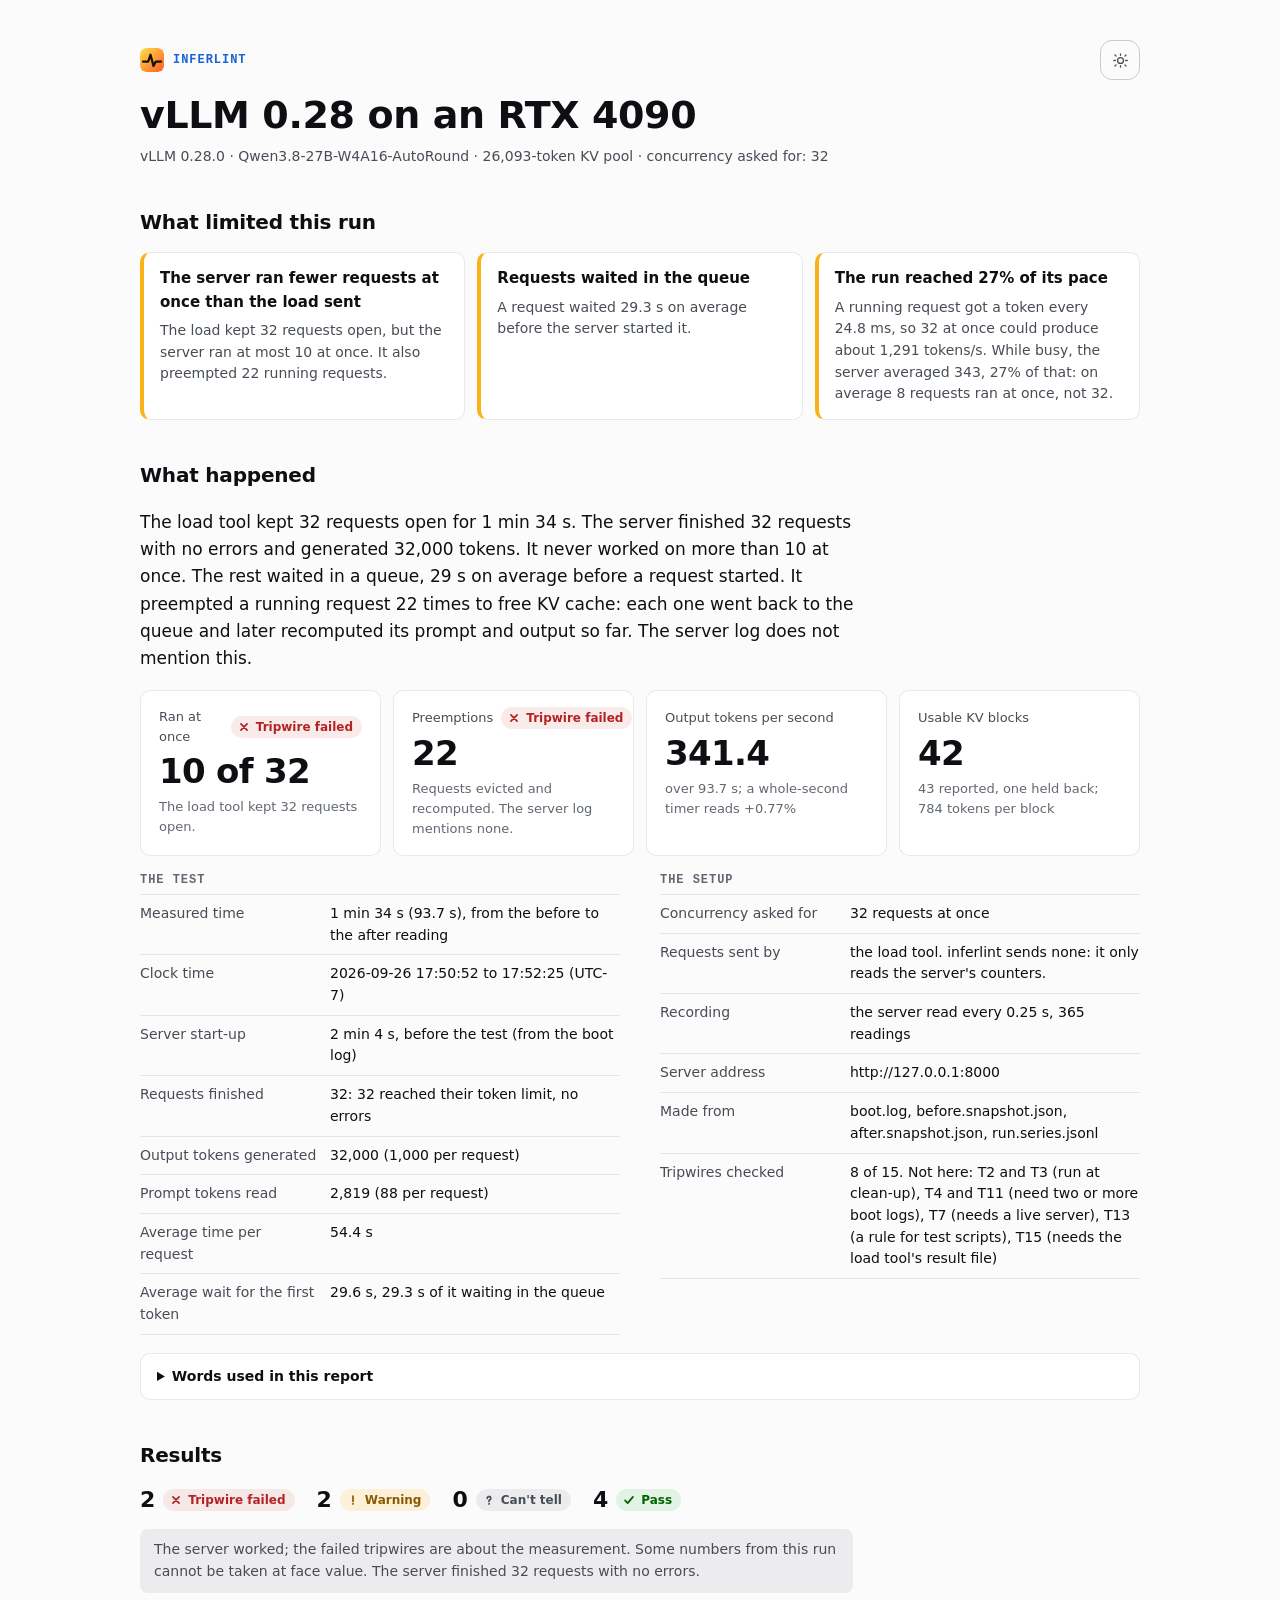
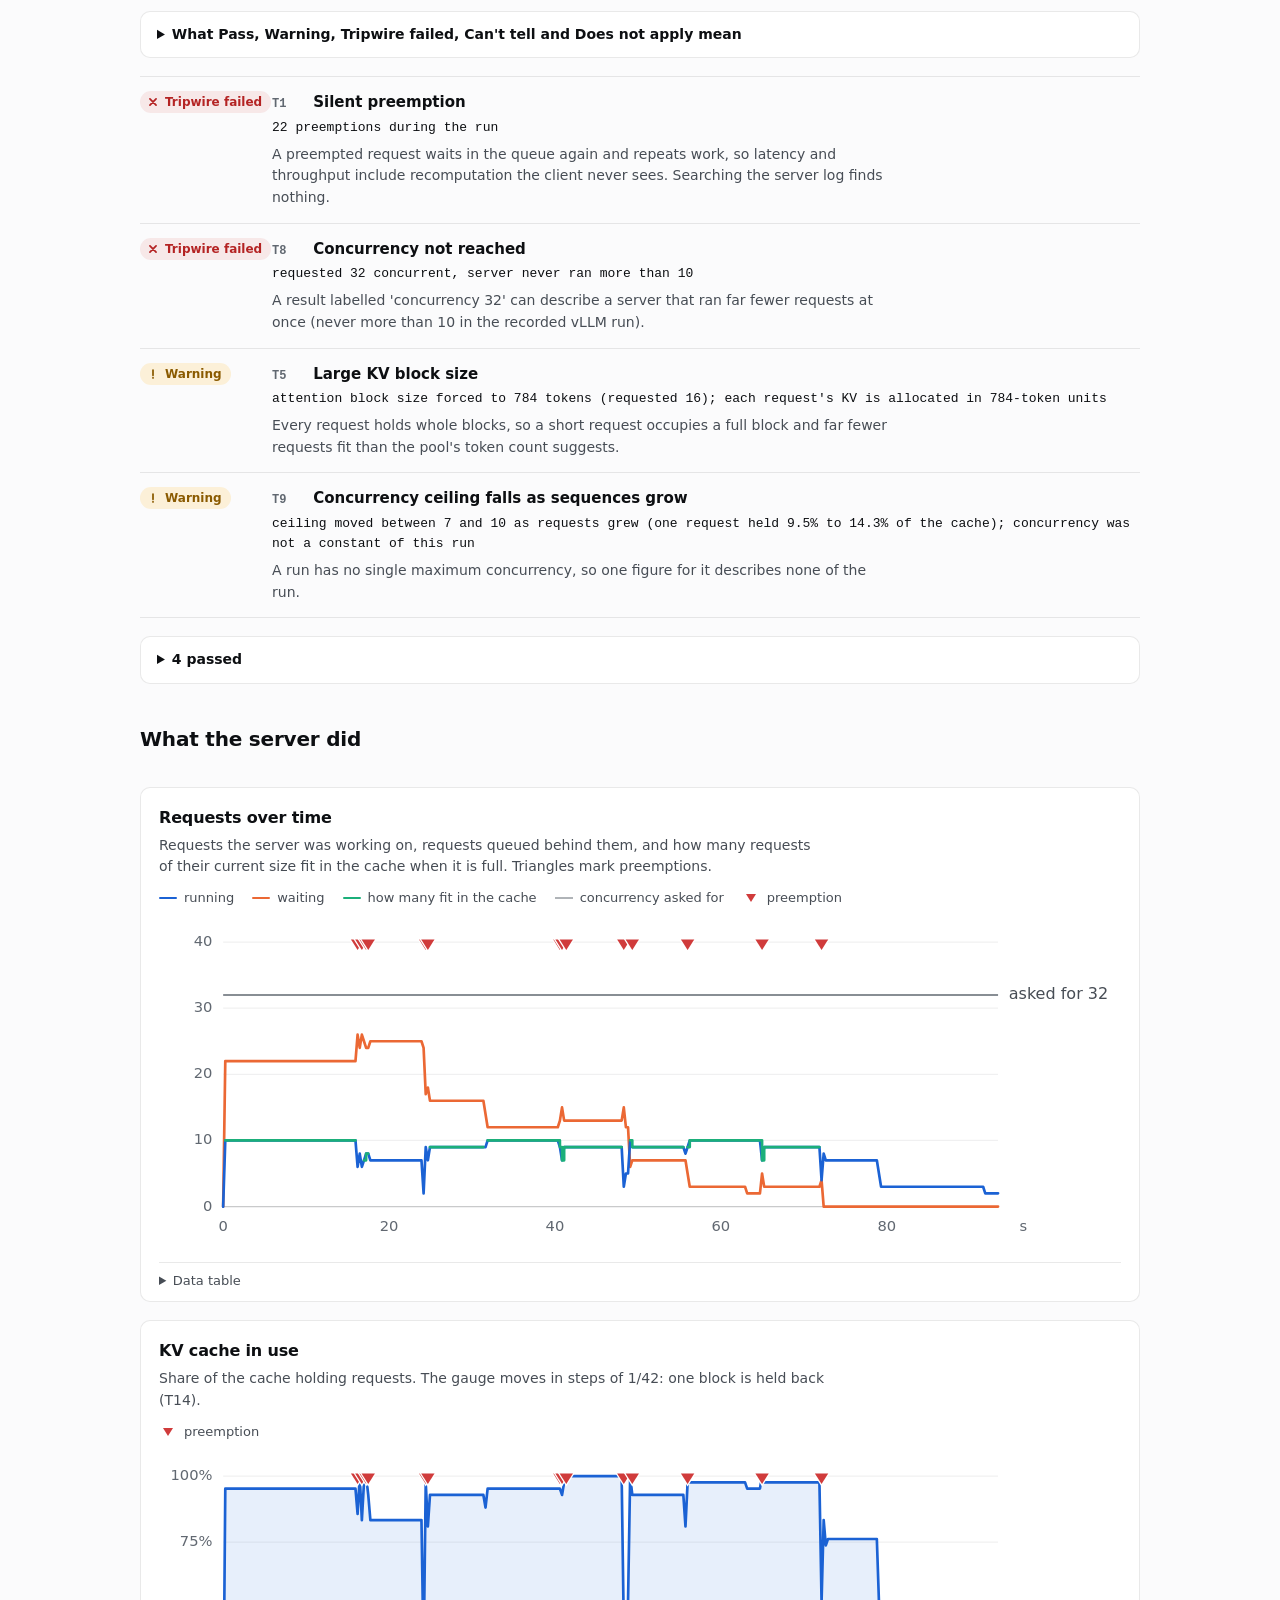
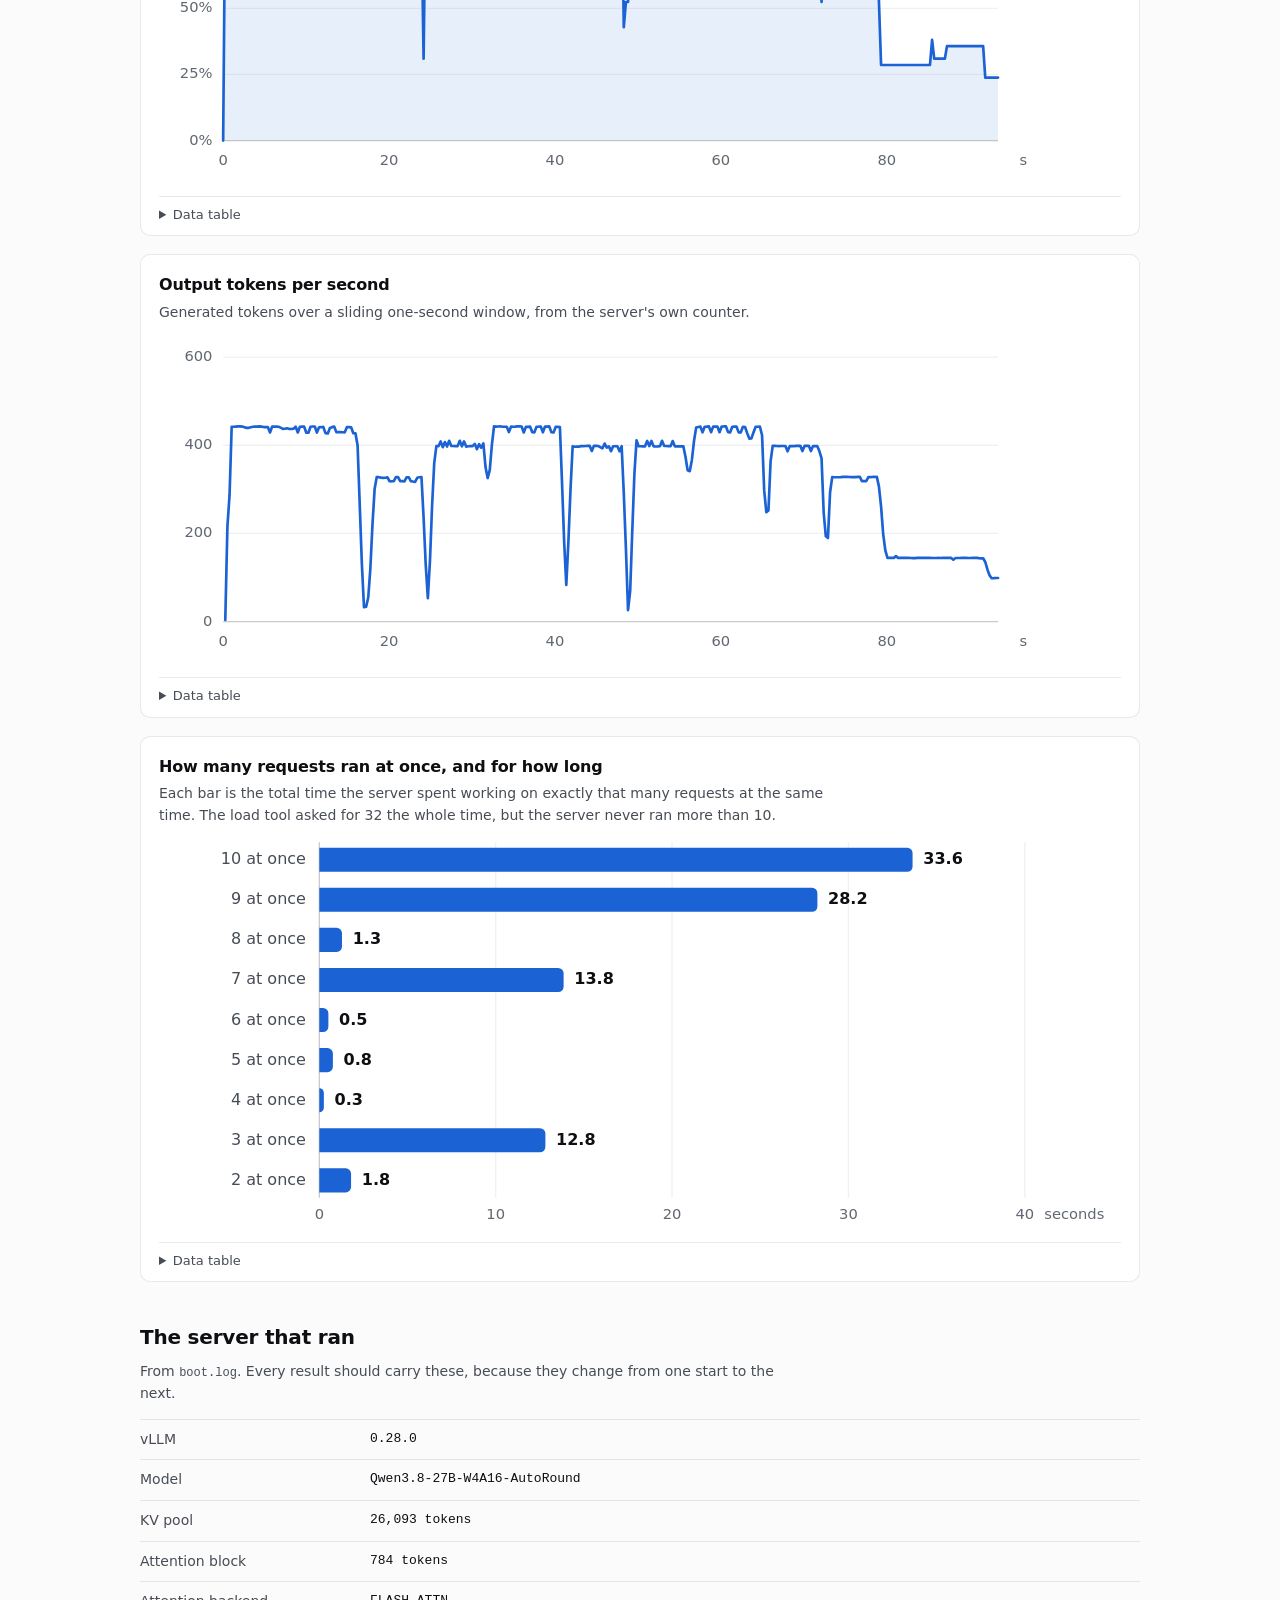
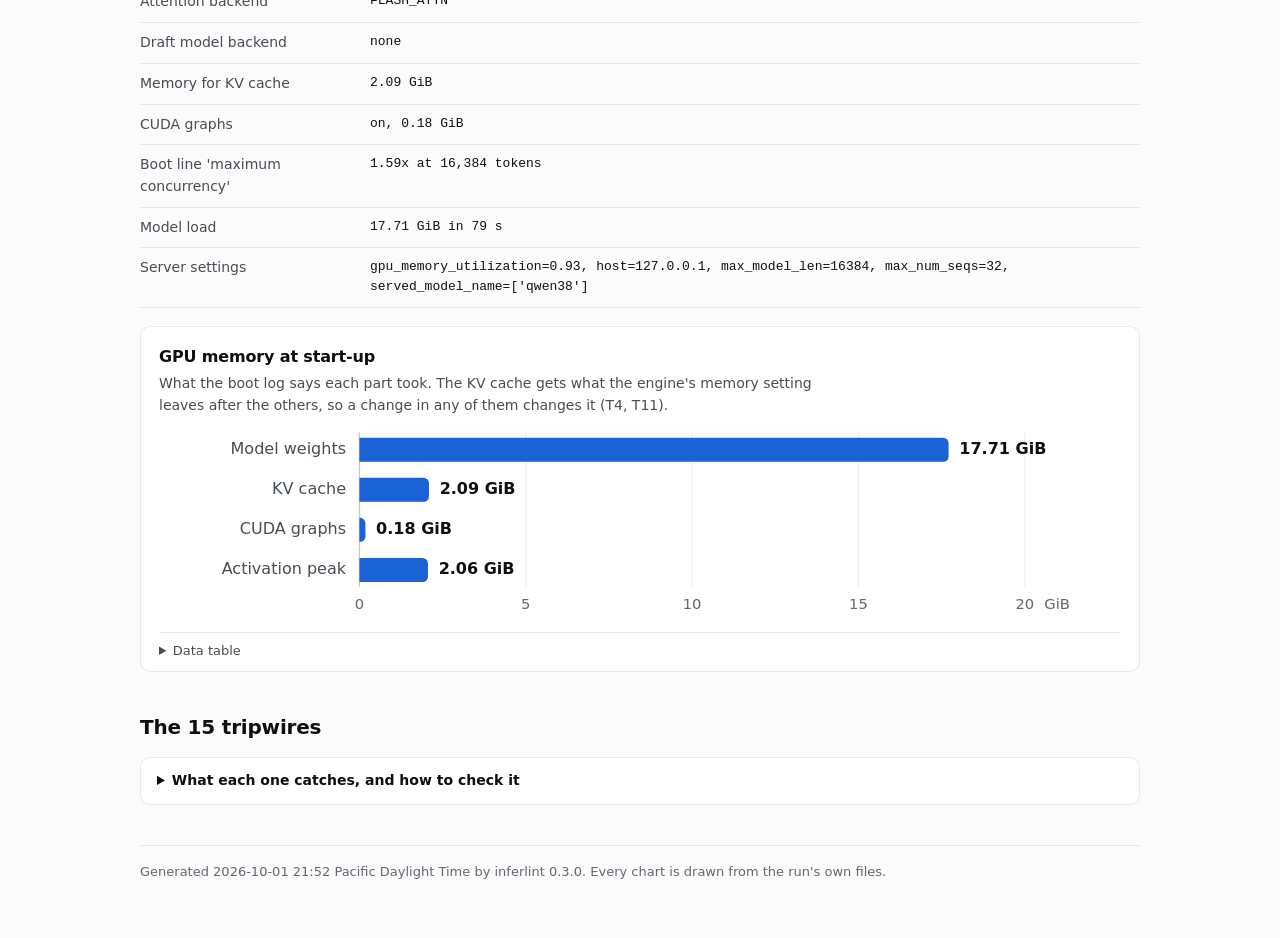
==== commit 2ade3c0f: "Tutorial up to date with 0.3.0: engines, xray output, report - The no-GPU path reads the recorded SG" ====
--- a/docs/example-report.html
+++ b/docs/example-report.html
@@ -196,7 +196,7 @@
 .boot .chart{margin-top:18px}
 .guide .g-body{padding:14px 16px 4px}
 .guide .g-body .note{margin:0 0 10px}
-</style></head><body><div class="page"><header class="top"><div class="bar"><div class="brand"><svg class="logo" aria-hidden="true" xmlns="http://www.w3.org/2000/svg" viewBox="0 0 32 32"><defs><linearGradient id="inferlint-g" x1="0" y1="0" x2="1" y2="1"><stop offset="0" stop-color="#ffe14d"/><stop offset="1" stop-color="#ff5c1f"/></linearGradient></defs><rect width="32" height="32" rx="8" fill="url(#inferlint-g)"/><path d="M4 18h7l3-9 4 15 3-6h7" fill="none" stroke="#14110f" stroke-width="3" stroke-linecap="round" stroke-linejoin="round"/></svg>inferlint</div><button type="button" class="icon-btn" data-theme-toggle aria-label="Switch theme"><svg class="ico-moon" viewBox="0 0 24 24" aria-hidden="true"><path d="M20 14.5A8.5 8.5 0 0 1 9.5 4a8.5 8.5 0 1 0 10.5 10.5z"/></svg><svg class="ico-sun" viewBox="0 0 24 24" aria-hidden="true"><circle cx="12" cy="12" r="4.2"/><path d="M12 2.5v2.2M12 19.3v2.2M4.2 4.2l1.6 1.6M18.2 18.2l1.6 1.6M2.5 12h2.2M19.3 12h2.2M4.2 19.8l1.6-1.6M18.2 5.8l1.6-1.6"/></svg></button></div><h1>vLLM 0.28 on an RTX 4090</h1><p class="meta">vLLM 0.28.0 · Qwen3.8-27B-W4A16-AutoRound · 26,093-token KV pool · concurrency asked for: 32</p></header><section class="limits" aria-labelledby="h-limits"><h2 id="h-limits">What limited this run</h2><ul class="limit-list"><li class="limit limit"><div class="l-title">The server ran fewer requests at once than the load sent</div><p>The load kept 32 requests open, but the server ran at most 10 at once. It also preempted 22 running requests.</p></li><li class="limit limit"><div class="l-title">Requests waited in the queue</div><p>A request waited 29.3 s on average before the server started it.</p></li><li class="limit limit"><div class="l-title">The run reached 27% of its pace</div><p>A running request got a token every 24.8 ms, so 32 at once could produce about 1,291 tokens/s. While busy, the server averaged 343, 27% of that: on average 8 requests ran at once, not 32.</p></li></ul></section><section class="happened" aria-labelledby="h-happened"><h2 id="h-happened">What happened</h2><p class="lede">The load tool kept 32 requests open for 1 min 34 s. The server finished 32 requests with no errors and generated 32,000 tokens. It never worked on more than 10 at once. The rest waited in a queue, 29 s on average before a request started. It preempted a running request 22 times to free KV cache: each one went back to the queue and later recomputed its prompt and output so far. The server log does not mention this.</p><section class="tiles" aria-label="Headline numbers"><div class="tile"><div class="tile-head"><span class="tile-label">Ran at once</span><span class="pill fail"><svg viewBox="0 0 16 16" aria-hidden="true"><path d="M4.5 4.5l7 7M11.5 4.5l-7 7"/></svg>Tripwire failed</span></div><div class="tile-value">10 of 32</div><div class="tile-sub">The load tool kept 32 requests open.</div></div><div class="tile"><div class="tile-head"><span class="tile-label">Preemptions</span><span class="pill fail"><svg viewBox="0 0 16 16" aria-hidden="true"><path d="M4.5 4.5l7 7M11.5 4.5l-7 7"/></svg>Tripwire failed</span></div><div class="tile-value">22</div><div class="tile-sub">Requests evicted and recomputed. The server log mentions none.</div></div><div class="tile"><div class="tile-head"><span class="tile-label">Output tokens per second</span></div><div class="tile-value">341.4</div><div class="tile-sub">over 93.7 s; a whole-second timer reads +0.77%</div></div><div class="tile"><div class="tile-head"><span class="tile-label">Usable KV blocks</span></div><div class="tile-value">42</div><div class="tile-sub">43 reported, one held back; 784 tokens per block</div></div></section><div class="facts"><div class="facts-group"><h3>The test</h3><dl><dt>Measured time</dt><dd>1 min 34 s (93.7 s), from the before to the after reading</dd><dt>Clock time</dt><dd>2026-09-26 17:50:52 to 17:52:25 (UTC-7)</dd><dt>Server start-up</dt><dd>2 min 4 s, before the test (from the boot log)</dd><dt>Requests finished</dt><dd>32: 32 reached their token limit, no errors</dd><dt>Output tokens generated</dt><dd>32,000 (1,000 per request)</dd><dt>Prompt tokens read</dt><dd>2,819 (88 per request)</dd><dt>Average time per request</dt><dd>54.4 s</dd><dt>Average wait for the first token</dt><dd>29.6 s, 29.3 s of it waiting in the queue</dd></dl></div><div class="facts-group"><h3>The setup</h3><dl><dt>Concurrency asked for</dt><dd>32 requests at once</dd><dt>Requests sent by</dt><dd>the load tool. inferlint sends none: it only reads the server&#x27;s counters.</dd><dt>Recording</dt><dd>the server read every 0.25 s, 365 readings</dd><dt>Server address</dt><dd>http://127.0.0.1:8000</dd><dt>Made from</dt><dd>boot.log, before.snapshot.json, after.snapshot.json, run.series.jsonl</dd><dt>Tripwires checked</dt><dd>8 of 15. Not here: T2 and T3 (run at clean-up), T4 and T11 (need two or more boot logs), T7 (needs a live server), T13 (a rule for test scripts), T15 (needs the load tool&#x27;s result file)</dd></dl></div></div><details class="gloss" id="words"><summary>Words used in this report</summary><dl class="terms"><dt>Token</dt><dd>The unit of text a model reads and writes, defined by its tokenizer. How much text one token covers depends on the model, the tokenizer and the language. Throughput, KV cache and cost are all counted in tokens.</dd><dt>Prompt and output tokens</dt><dd>Prompt tokens are the input sent to the model. Output tokens are the tokens it generates in reply.</dd><dt>Request</dt><dd>One completion request sent to the server, and its response.</dd><dt>Concurrency</dt><dd>The number of requests in progress at the same moment. &#x27;Asked for&#x27; is how many the load tool kept open. &#x27;Running&#x27; is how many the scheduler was actually processing. The rest wait in its queue.</dd><dt>Waiting (queue)</dt><dd>Requests the server has accepted but not scheduled, because the KV cache has no room for them yet.</dd><dt>KV cache</dt><dd>GPU memory holding the attention keys and values for every token of every running request, so they are not recomputed for each new token. A request&#x27;s KV grows with its length.</dd><dt>KV pool</dt><dd>The size of the KV cache in tokens, set when vLLM starts from the GPU memory left after the model and CUDA graphs are loaded. It can differ from one start to the next (T4, T11).</dd><dt>KV block</dt><dd>The allocation unit of the KV cache: a request always holds whole blocks, so even a short request holds a full one. The usual size is 16 tokens; models that mix attention and Mamba layers use blocks of hundreds of tokens (T5).</dd><dt>Null block</dt><dd>One block vLLM reserves and never gives to a request, so a pool of N blocks holds requests in N - 1 of them (T14).</dd><dt>Fit in cache (ceiling)</dt><dd>How many requests of their current size fit when the cache is full: floor(1 / share), where share is the fraction of the cache one request holds. As sequences grow, fewer fit (T9).</dd><dt>Preemption</dt><dd>When a running request needs a block and none is free, vLLM evicts a running request: it frees that request&#x27;s KV blocks and later recomputes them from the prompt and the output so far. vLLM counts it in vllm:num_preemptions_total and writes no log line (T1).</dd><dt>Output tokens per second</dt><dd>Tokens generated per second by all requests together, from the server&#x27;s own counter.</dd><dt>Time to first token</dt><dd>Time from sending a request until the first token of the answer comes back. It includes the time spent waiting in the queue.</dd><dt>Boot log</dt><dd>The messages vLLM prints while it starts. They record the settings it actually chose, which can differ from the ones asked for.</dd><dt>Before and after readings</dt><dd>Copies of the server&#x27;s counters taken just before and just after the test. The difference between them is what happened during the test.</dd><dt>Recording</dt><dd>The server&#x27;s gauges, read several times a second during the test. The charts are drawn from it.</dd><dt>Attention backend</dt><dd>The code that does the model&#x27;s main calculation on the GPU. vLLM has several and picks one unless it is told which (T6).</dd><dt>CUDA graphs</dt><dd>A speed-up in which vLLM records the GPU&#x27;s steps once at start-up and replays them. It costs a little memory.</dd></dl></details></section><section class="results" aria-labelledby="h-results"><h2 id="h-results">Results</h2><ul class="verdict" aria-label="Check results"><li class="count fail"><span class="n">2</span><span class="pill fail"><svg viewBox="0 0 16 16" aria-hidden="true"><path d="M4.5 4.5l7 7M11.5 4.5l-7 7"/></svg>Tripwire failed</span></li><li class="count warn"><span class="n">2</span><span class="pill warn"><svg viewBox="0 0 16 16" aria-hidden="true"><path d="M8 3.5v6M8 12.2v.3"/></svg>Warning</span></li><li class="count unknown"><span class="n">0</span><span class="pill unknown"><svg viewBox="0 0 16 16" aria-hidden="true"><path d="M6 6a2 2 0 1 1 2.6 1.9c-.4.2-.6.5-.6 1v.6M8 12.2v.3"/></svg>Can't tell</span></li><li class="count pass"><span class="n">4</span><span class="pill pass"><svg viewBox="0 0 16 16" aria-hidden="true"><path d="M3.5 8.5l3 3 6-7"/></svg>Pass</span></li></ul><p class="status-note">The server worked; the failed tripwires are about the measurement. Some numbers from this run cannot be taken at face value. The server finished 32 requests with no errors.</p><details class="gloss"><summary>What Pass, Warning, Tripwire failed, Can't tell and Does not apply mean</summary><div class="tablewrap"><table class="meanings"><thead><tr><th scope="col">Result</th><th scope="col">What it means</th><th scope="col">What to do</th></tr></thead><tbody><tr><td><span class="pill fail"><svg viewBox="0 0 16 16" aria-hidden="true"><path d="M4.5 4.5l7 7M11.5 4.5l-7 7"/></svg>Tripwire failed</span></td><td>The tripwire caught its problem in this run. For T7 and T12 that means the server failed. For every other tripwire the server worked, but a number from the run (concurrency, throughput or latency) does not mean what it seems.</td><td>Read the finding. Fix the setup and run again, or report the number together with the finding.</td></tr><tr><td><span class="pill warn"><svg viewBox="0 0 16 16" aria-hidden="true"><path d="M8 3.5v6M8 12.2v.3"/></svg>Warning</span></td><td>Nothing is wrong on its own, but a setting or an effect changes how the numbers should be read.</td><td>Keep the warning with the results, so whoever compares them knows.</td></tr><tr><td><span class="pill unknown"><svg viewBox="0 0 16 16" aria-hidden="true"><path d="M6 6a2 2 0 1 1 2.6 1.9c-.4.2-.6.5-.6 1v.6M8 12.2v.3"/></svg>Can't tell</span></td><td>The check could not decide, because a counter or log line it needs was missing, for example from a vLLM version it does not know. It never counts as a pass.</td><td>Supply the missing file, or check the vLLM version.</td></tr><tr><td><span class="pill pass"><svg viewBox="0 0 16 16" aria-hidden="true"><path d="M3.5 8.5l3 3 6-7"/></svg>Pass</span></td><td>The tripwire looked for its problem in this run and did not find it.</td><td>Nothing. A pass covers this run only.</td></tr><tr><td><span class="pill not_applicable"><svg viewBox="0 0 16 16" aria-hidden="true"><path d="M4.5 8h7"/></svg>Does not apply</span></td><td>The tripwire is about a behaviour this engine does not have, such as vLLM&#x27;s reserved KV block (T14) on SGLang or TensorRT-LLM.</td><td>Nothing.</td></tr></tbody></table></div></details><ol class="findings"><li class="finding fail"><div class="f-status"><span class="pill fail"><svg viewBox="0 0 16 16" aria-hidden="true"><path d="M4.5 4.5l7 7M11.5 4.5l-7 7"/></svg>Tripwire failed</span></div><div class="f-body"><div class="f-title"><span class="tw">T1</span>Silent preemption</div><p class="msg">22 preemptions during the run</p><p class="what">A preempted request waits in the queue again and repeats work, so latency and throughput include recomputation the client never sees. Searching the server log finds nothing.</p></div></li><li class="finding fail"><div class="f-status"><span class="pill fail"><svg viewBox="0 0 16 16" aria-hidden="true"><path d="M4.5 4.5l7 7M11.5 4.5l-7 7"/></svg>Tripwire failed</span></div><div class="f-body"><div class="f-title"><span class="tw">T8</span>Concurrency not reached</div><p class="msg">requested 32 concurrent, server never ran more than 10</p><p class="what">A result labelled &#x27;concurrency 32&#x27; can describe a server that ran far fewer requests at once (never more than 10 in the recorded vLLM run).</p></div></li><li class="finding warn"><div class="f-status"><span class="pill warn"><svg viewBox="0 0 16 16" aria-hidden="true"><path d="M8 3.5v6M8 12.2v.3"/></svg>Warning</span></div><div class="f-body"><div class="f-title"><span class="tw">T5</span>Large KV block size</div><p class="msg">attention block size forced to 784 tokens (requested 16); each request&#x27;s KV is allocated in 784-token units</p><p class="what">Every request holds whole blocks, so a short request occupies a full block and far fewer requests fit than the pool&#x27;s token count suggests.</p></div></li><li class="finding warn"><div class="f-status"><span class="pill warn"><svg viewBox="0 0 16 16" aria-hidden="true"><path d="M8 3.5v6M8 12.2v.3"/></svg>Warning</span></div><div class="f-body"><div class="f-title"><span class="tw">T9</span>Concurrency ceiling falls as sequences grow</div><p class="msg">ceiling moved between 7 and 10 as requests grew (one request held 9.5% to 14.3% of the cache); concurrency was not a constant of this run</p><p class="what">A run has no single maximum concurrency, so one figure for it describes none of the run.</p></div></li></ol><details class="gloss passed"><summary>4 passed</summary><ol class="findings"><li class="finding pass"><div class="f-status"><span class="pill pass"><svg viewBox="0 0 16 16" aria-hidden="true"><path d="M3.5 8.5l3 3 6-7"/></svg>Pass</span></div><div class="f-body"><div class="f-title"><span class="tw">T6</span>Requested attention backend ignored</div><p class="msg">nothing to check: the server was started without --attention-backend, so vLLM chose its own (FLASH_ATTN) and nothing could be ignored; there was no draft model either</p></div></li><li class="finding pass"><div class="f-status"><span class="pill pass"><svg viewBox="0 0 16 16" aria-hidden="true"><path d="M3.5 8.5l3 3 6-7"/></svg>Pass</span></div><div class="f-body"><div class="f-title"><span class="tw">T10</span>Integer-second timing</div><p class="msg">341.44 tokens/s over 93.720s</p></div></li><li class="finding pass"><div class="f-status"><span class="pill pass"><svg viewBox="0 0 16 16" aria-hidden="true"><path d="M3.5 8.5l3 3 6-7"/></svg>Pass</span></div><div class="f-body"><div class="f-title"><span class="tw">T12</span>Start-up failure without a cause</div><p class="msg">no failure in log</p></div></li><li class="finding pass"><div class="f-status"><span class="pill pass"><svg viewBox="0 0 16 16" aria-hidden="true"><path d="M3.5 8.5l3 3 6-7"/></svg>Pass</span></div><div class="f-body"><div class="f-title"><span class="tw">T14</span>Reserved null block</div><p class="msg">gauge denominator is 42 = num_gpu_blocks (43) - 1 null block</p></div></li></ol></details></section><section class="charts"><h2>What the server did</h2><figure class="chart" id="fig-requests" data-chart><figcaption><h3>Requests over time</h3><p>Requests the server was working on, requests queued behind them, and how many requests of their current size fit in the cache when it is full. Triangles mark preemptions.</p></figcaption><ul class="legend"><li><svg viewBox="0 0 18 10" aria-hidden="true"><line class="mark s1" x1="1" x2="17" y1="5" y2="5"/></svg>running</li><li><svg viewBox="0 0 18 10" aria-hidden="true"><line class="mark s2" x1="1" x2="17" y1="5" y2="5"/></svg>waiting</li><li><svg viewBox="0 0 18 10" aria-hidden="true"><line class="mark s3" x1="1" x2="17" y1="5" y2="5"/></svg>how many fit in the cache</li><li><svg viewBox="0 0 18 10" aria-hidden="true"><line class="ref" x1="0" x2="18" y1="5" y2="5"/></svg>concurrency asked for</li><li><svg viewBox="0 0 12 10" aria-hidden="true"><path class="ev" d="M1 1H11L6 9Z"/></svg>preemption</li></ul><div class="plot"><svg viewBox="0 0 720 250" role="img" aria-label="Requests running and waiting over time" preserveAspectRatio="xMidYMid meet"><line class="axis" x1="48" x2="628" y1="216" y2="216"/><text class="tick" x="40" y="216" text-anchor="end" dominant-baseline="middle">0</text><line class="grid" x1="48" x2="628" y1="166.5" y2="166.5"/><text class="tick" x="40" y="166.5" text-anchor="end" dominant-baseline="middle">10</text><line class="grid" x1="48" x2="628" y1="117" y2="117"/><text class="tick" x="40" y="117" text-anchor="end" dominant-baseline="middle">20</text><line class="grid" x1="48" x2="628" y1="67.5" y2="67.5"/><text class="tick" x="40" y="67.5" text-anchor="end" dominant-baseline="middle">30</text><line class="grid" x1="48" x2="628" y1="18" y2="18"/><text class="tick" x="40" y="18" text-anchor="end" dominant-baseline="middle">40</text><text class="tick" x="48" y="234" text-anchor="middle">0</text><text class="tick" x="172.17" y="234" text-anchor="middle">20</text><text class="tick" x="296.33" y="234" text-anchor="middle">40</text><text class="tick" x="420.5" y="234" text-anchor="middle">60</text><text class="tick" x="544.67" y="234" text-anchor="middle">80</text><text class="tick unit" x="644" y="234">s</text><line class="ref" x1="48" x2="628" y1="57.6" y2="57.6"/><text class="lab" x="636" y="57.6" dominant-baseline="middle">asked for 32</text><path class="mark s2" d="M48 216L49.6 107.1L51.19 107.1L52.79 107.1L54.38 107.1L55.97 107.1L57.56 107.1L59.15 107.1L60.74 107.1L62.33 107.1L63.94 107.1L65.54 107.1L67.13 107.1L68.72 107.1L70.32 107.1L71.91 107.1L73.5 107.1L75.09 107.1L76.68 107.1L78.28 107.1L79.87 107.1L81.46 107.1L83.06 107.1L84.65 107.1L86.24 107.1L87.83 107.1L89.42 107.1L91.04 107.1L92.66 107.1L94.25 107.1L95.85 107.1L97.49 107.1L99.08 107.1L100.67 107.1L102.27 107.1L103.86 107.1L105.45 107.1L107.04 107.1L108.64 107.1L110.23 107.1L111.82 107.1L113.41 107.1L115 107.1L116.59 107.1L118.19 107.1L119.79 107.1L121.38 107.1L122.97 107.1L124.58 107.1L126.33 107.1L127.92 107.1L129.51 107.1L131.1 107.1L132.69 107.1L134.28 107.1L135.87 107.1L137.46 107.1L139.05 107.1L140.65 107.1L142.25 107.1L143.85 107.1L145.45 107.1L147.04 107.1L148.63 87.3L150.23 97.2L151.82 87.3L153.41 92.25L155.01 97.2L156.6 97.2L158.19 92.25L159.78 92.25L161.37 92.25L162.96 92.25L164.56 92.25L166.16 92.25L167.76 92.25L169.35 92.25L170.95 92.25L172.54 92.25L174.13 92.25L175.72 92.25L177.32 92.25L178.91 92.25L180.5 92.25L182.09 92.25L183.69 92.25L185.28 92.25L186.87 92.25L188.46 92.25L190.07 92.25L191.67 92.25L193.26 92.25L194.85 92.25L196.44 92.25L198.03 97.2L199.63 131.85L201.22 126.9L202.81 136.8L204.41 136.8L206 136.8L207.59 136.8L209.18 136.8L210.79 136.8L212.39 136.8L213.98 136.8L215.57 136.8L217.16 136.8L218.75 136.8L220.34 136.8L221.93 136.8L223.52 136.8L225.11 136.8L226.71 136.8L228.31 136.8L229.9 136.8L231.49 136.8L233.08 136.8L234.67 136.8L236.34 136.8L237.94 136.8L239.53 136.8L241.16 136.8L242.78 136.8L244.37 146.7L245.96 156.6L247.55 156.6L249.14 156.6L250.73 156.6L252.32 156.6L253.91 156.6L255.5 156.6L257.1 156.6L258.69 156.6L260.27 156.6L261.86 156.6L263.46 156.6L265.05 156.6L266.64 156.6L268.23 156.6L269.82 156.6L271.41 156.6L273 156.6L274.6 156.6L276.19 156.6L277.78 156.6L279.37 156.6L280.96 156.6L282.55 156.6L284.14 156.6L285.73 156.6L287.32 156.6L288.92 156.6L290.5 156.6L292.09 156.6L293.69 156.6L295.28 156.6L296.87 156.6L298.46 156.6L300.05 151.65L301.64 141.75L303.23 151.65L304.83 151.65L306.42 151.65L308.01 151.65L309.6 151.65L311.21 151.65L312.8 151.65L314.39 151.65L315.98 151.65L317.57 151.65L319.16 151.65L320.75 151.65L322.34 151.65L323.93 151.65L325.51 151.65L327.11 151.65L328.7 151.65L330.32 151.65L331.94 151.65L333.54 151.65L335.13 151.65L336.72 151.65L338.31 151.65L339.9 151.65L341.5 151.65L343.09 151.65L344.68 151.65L346.27 151.65L347.86 141.75L349.45 156.6L351.04 156.6L352.64 186.3L354.23 181.35L355.82 181.35L357.41 181.35L359 181.35L360.59 181.35L362.19 181.35L363.78 181.35L365.37 181.35L366.96 181.35L368.55 181.35L370.15 181.35L371.74 181.35L373.34 181.35L374.93 181.35L376.51 181.35L378.1 181.35L379.69 181.35L381.29 181.35L382.88 181.35L384.47 181.35L386.06 181.35L387.66 181.35L389.25 181.35L390.84 181.35L392.44 181.35L394.04 181.35L395.63 191.25L397.24 201.15L398.84 201.15L400.45 201.15L402.04 201.15L403.63 201.15L405.22 201.15L406.81 201.15L408.4 201.15L409.99 201.15L411.58 201.15L413.17 201.15L414.76 201.15L416.35 201.15L417.94 201.15L419.53 201.15L421.12 201.15L422.71 201.15L424.3 201.15L425.89 201.15L427.49 201.15L429.08 201.15L430.67 201.15L432.26 201.15L433.85 201.15L435.44 201.15L437.04 201.15L438.63 201.15L440.22 206.1L441.81 206.1L443.4 206.1L444.99 206.1L446.58 206.1L448.17 206.1L449.77 206.1L451.36 191.25L452.95 201.15L454.55 201.15L456.14 201.15L457.73 201.15L459.31 201.15L460.91 201.15L462.5 201.15L464.09 201.15L465.68 201.15L467.27 201.15L468.86 201.15L470.45 201.15L472.04 201.15L473.63 201.15L475.22 201.15L476.81 201.15L478.4 201.15L479.99 201.15L481.58 201.15L483.17 201.15L484.75 201.15L486.34 201.15L487.93 201.15L489.53 201.15L491.12 201.15L492.71 201.15L494.3 201.15L495.89 196.2L497.48 216L499.08 216L500.67 216L502.27 216L503.86 216L505.45 216L507.05 216L508.64 216L510.23 216L511.82 216L513.41 216L515 216L516.59 216L518.18 216L519.77 216L521.36 216L522.95 216L524.54 216L526.13 216L527.73 216L529.32 216L530.91 216L532.5 216L534.09 216L535.68 216L537.27 216L538.85 216L540.44 216L542.03 216L543.62 216L545.21 216L546.8 216L548.39 216L549.98 216L551.57 216L553.16 216L554.75 216L556.34 216L557.93 216L559.52 216L561.11 216L562.71 216L564.3 216L565.89 216L567.48 216L569.07 216L570.66 216L572.25 216L573.84 216L575.44 216L577.03 216L578.62 216L580.21 216L581.8 216L583.39 216L584.99 216L586.58 216L588.17 216L589.76 216L591.35 216L592.94 216L594.53 216L596.13 216L597.72 216L599.31 216L600.9 216L602.49 216L604.08 216L605.68 216L607.27 216L608.86 216L610.44 216L612.04 216L613.65 216L615.25 216L616.83 216L618.43 216L620.03 216L621.64 216L623.23 216L624.82 216L626.41 216L628 216"/><path class="mark s1" d="M48 216L49.6 166.5L51.19 166.5L52.79 166.5L54.38 166.5L55.97 166.5L57.56 166.5L59.15 166.5L60.74 166.5L62.33 166.5L63.94 166.5L65.54 166.5L67.13 166.5L68.72 166.5L70.32 166.5L71.91 166.5L73.5 166.5L75.09 166.5L76.68 166.5L78.28 166.5L79.87 166.5L81.46 166.5L83.06 166.5L84.65 166.5L86.24 166.5L87.83 166.5L89.42 166.5L91.04 166.5L92.66 166.5L94.25 166.5L95.85 166.5L97.49 166.5L99.08 166.5L100.67 166.5L102.27 166.5L103.86 166.5L105.45 166.5L107.04 166.5L108.64 166.5L110.23 166.5L111.82 166.5L113.41 166.5L115 166.5L116.59 166.5L118.19 166.5L119.79 166.5L121.38 166.5L122.97 166.5L124.58 166.5L126.33 166.5L127.92 166.5L129.51 166.5L131.1 166.5L132.69 166.5L134.28 166.5L135.87 166.5L137.46 166.5L139.05 166.5L140.65 166.5L142.25 166.5L143.85 166.5L145.45 166.5L147.04 166.5L148.63 186.3L150.23 176.4L151.82 186.3L153.41 181.35L155.01 176.4L156.6 176.4L158.19 181.35L159.78 181.35L161.37 181.35L162.96 181.35L164.56 181.35L166.16 181.35L167.76 181.35L169.35 181.35L170.95 181.35L172.54 181.35L174.13 181.35L175.72 181.35L177.32 181.35L178.91 181.35L180.5 181.35L182.09 181.35L183.69 181.35L185.28 181.35L186.87 181.35L188.46 181.35L190.07 181.35L191.67 181.35L193.26 181.35L194.85 181.35L196.44 181.35L198.03 206.1L199.63 171.45L201.22 181.35L202.81 171.45L204.41 171.45L206 171.45L207.59 171.45L209.18 171.45L210.79 171.45L212.39 171.45L213.98 171.45L215.57 171.45L217.16 171.45L218.75 171.45L220.34 171.45L221.93 171.45L223.52 171.45L225.11 171.45L226.71 171.45L228.31 171.45L229.9 171.45L231.49 171.45L233.08 171.45L234.67 171.45L236.34 171.45L237.94 171.45L239.53 171.45L241.16 171.45L242.78 171.45L244.37 171.45L245.96 166.5L247.55 166.5L249.14 166.5L250.73 166.5L252.32 166.5L253.91 166.5L255.5 166.5L257.1 166.5L258.69 166.5L260.27 166.5L261.86 166.5L263.46 166.5L265.05 166.5L266.64 166.5L268.23 166.5L269.82 166.5L271.41 166.5L273 166.5L274.6 166.5L276.19 166.5L277.78 166.5L279.37 166.5L280.96 166.5L282.55 166.5L284.14 166.5L285.73 166.5L287.32 166.5L288.92 166.5L290.5 166.5L292.09 166.5L293.69 166.5L295.28 166.5L296.87 166.5L298.46 166.5L300.05 171.45L301.64 181.35L303.23 171.45L304.83 171.45L306.42 171.45L308.01 171.45L309.6 171.45L311.21 171.45L312.8 171.45L314.39 171.45L315.98 171.45L317.57 171.45L319.16 171.45L320.75 171.45L322.34 171.45L323.93 171.45L325.51 171.45L327.11 171.45L328.7 171.45L330.32 171.45L331.94 171.45L333.54 171.45L335.13 171.45L336.72 171.45L338.31 171.45L339.9 171.45L341.5 171.45L343.09 171.45L344.68 171.45L346.27 171.45L347.86 201.15L349.45 191.25L351.04 191.25L352.64 166.5L354.23 171.45L355.82 171.45L357.41 171.45L359 171.45L360.59 171.45L362.19 171.45L363.78 171.45L365.37 171.45L366.96 171.45L368.55 171.45L370.15 171.45L371.74 171.45L373.34 171.45L374.93 171.45L376.51 171.45L378.1 171.45L379.69 171.45L381.29 171.45L382.88 171.45L384.47 171.45L386.06 171.45L387.66 171.45L389.25 171.45L390.84 171.45L392.44 171.45L394.04 176.4L395.63 171.45L397.24 166.5L398.84 166.5L400.45 166.5L402.04 166.5L403.63 166.5L405.22 166.5L406.81 166.5L408.4 166.5L409.99 166.5L411.58 166.5L413.17 166.5L414.76 166.5L416.35 166.5L417.94 166.5L419.53 166.5L421.12 166.5L422.71 166.5L424.3 166.5L425.89 166.5L427.49 166.5L429.08 166.5L430.67 166.5L432.26 166.5L433.85 166.5L435.44 166.5L437.04 166.5L438.63 166.5L440.22 166.5L441.81 166.5L443.4 166.5L444.99 166.5L446.58 166.5L448.17 166.5L449.77 166.5L451.36 181.35L452.95 171.45L454.55 171.45L456.14 171.45L457.73 171.45L459.31 171.45L460.91 171.45L462.5 171.45L464.09 171.45L465.68 171.45L467.27 171.45L468.86 171.45L470.45 171.45L472.04 171.45L473.63 171.45L475.22 171.45L476.81 171.45L478.4 171.45L479.99 171.45L481.58 171.45L483.17 171.45L484.75 171.45L486.34 171.45L487.93 171.45L489.53 171.45L491.12 171.45L492.71 171.45L494.3 171.45L495.89 196.2L497.48 176.4L499.08 181.35L500.67 181.35L502.27 181.35L503.86 181.35L505.45 181.35L507.05 181.35L508.64 181.35L510.23 181.35L511.82 181.35L513.41 181.35L515 181.35L516.59 181.35L518.18 181.35L519.77 181.35L521.36 181.35L522.95 181.35L524.54 181.35L526.13 181.35L527.73 181.35L529.32 181.35L530.91 181.35L532.5 181.35L534.09 181.35L535.68 181.35L537.27 181.35L538.85 191.25L540.44 201.15L542.03 201.15L543.62 201.15L545.21 201.15L546.8 201.15L548.39 201.15L549.98 201.15L551.57 201.15L553.16 201.15L554.75 201.15L556.34 201.15L557.93 201.15L559.52 201.15L561.11 201.15L562.71 201.15L564.3 201.15L565.89 201.15L567.48 201.15L569.07 201.15L570.66 201.15L572.25 201.15L573.84 201.15L575.44 201.15L577.03 201.15L578.62 201.15L580.21 201.15L581.8 201.15L583.39 201.15L584.99 201.15L586.58 201.15L588.17 201.15L589.76 201.15L591.35 201.15L592.94 201.15L594.53 201.15L596.13 201.15L597.72 201.15L599.31 201.15L600.9 201.15L602.49 201.15L604.08 201.15L605.68 201.15L607.27 201.15L608.86 201.15L610.44 201.15L612.04 201.15L613.65 201.15L615.25 201.15L616.83 201.15L618.43 206.1L620.03 206.1L621.64 206.1L623.23 206.1L624.82 206.1L626.41 206.1L628 206.1"/><path class="mark s3" d="M49.6 166.5H51.19V166.5H52.79V166.5H54.38V166.5H55.97V166.5H57.56V166.5H59.15V166.5H60.74V166.5H62.33V166.5H63.94V166.5H65.54V166.5H67.13V166.5H68.72V166.5H70.32V166.5H71.91V166.5H73.5V166.5H75.09V166.5H76.68V166.5H78.28V166.5H79.87V166.5H81.46V166.5H83.06V166.5H84.65V166.5H86.24V166.5H87.83V166.5H89.42V166.5H91.04V166.5H92.66V166.5H94.25V166.5H95.85V166.5H97.49V166.5H99.08V166.5H100.67V166.5H102.27V166.5H103.86V166.5H105.45V166.5H107.04V166.5H108.64V166.5H110.23V166.5H111.82V166.5H113.41V166.5H115V166.5H116.59V166.5H118.19V166.5H119.79V166.5H121.38V166.5H122.97V166.5H124.58V166.5H126.33V166.5H127.92V166.5H129.51V166.5H131.1V166.5H132.69V166.5H134.28V166.5H135.87V166.5H137.46V166.5H139.05V166.5H140.65V166.5H142.25V166.5H143.85V166.5H145.45V166.5H147.04V166.5M150.23 176.4M153.41 181.35H155.01V176.4H156.6V176.4M199.63 171.45M202.81 171.45H204.41V171.45H206V171.45H207.59V171.45H209.18V171.45H210.79V171.45H212.39V171.45H213.98V171.45H215.57V171.45H217.16V171.45H218.75V171.45H220.34V171.45H221.93V171.45H223.52V171.45H225.11V171.45H226.71V171.45H228.31V171.45H229.9V171.45H231.49V171.45H233.08V171.45H234.67V171.45H236.34V171.45H237.94V171.45H239.53V171.45H241.16V171.45H242.78V171.45M245.96 166.5H247.55V166.5H249.14V166.5H250.73V166.5H252.32V166.5H253.91V166.5H255.5V166.5H257.1V166.5H258.69V166.5H260.27V166.5H261.86V166.5H263.46V166.5H265.05V166.5H266.64V166.5H268.23V166.5H269.82V166.5H271.41V166.5H273V166.5H274.6V166.5H276.19V166.5H277.78V166.5H279.37V166.5H280.96V166.5H282.55V166.5H284.14V166.5H285.73V166.5H287.32V166.5H288.92V166.5H290.5V166.5H292.09V166.5H293.69V166.5H295.28V166.5H296.87V166.5H298.46V166.5H300.05V171.45H301.64V181.35H303.23V171.45H304.83V171.45H306.42V171.45H308.01V171.45H309.6V171.45H311.21V171.45H312.8V171.45H314.39V171.45H315.98V171.45H317.57V171.45H319.16V171.45H320.75V171.45H322.34V171.45H323.93V171.45H325.51V171.45H327.11V171.45H328.7V171.45H330.32V171.45H331.94V171.45H333.54V171.45H335.13V171.45H336.72V171.45H338.31V171.45H339.9V171.45H341.5V171.45H343.09V171.45H344.68V171.45H346.27V171.45M352.64 166.5H354.23V171.45H355.82V171.45H357.41V171.45H359V171.45H360.59V171.45H362.19V171.45H363.78V171.45H365.37V171.45H366.96V171.45H368.55V171.45H370.15V171.45H371.74V171.45H373.34V171.45H374.93V171.45H376.51V171.45H378.1V171.45H379.69V171.45H381.29V171.45H382.88V171.45H384.47V171.45H386.06V171.45H387.66V171.45H389.25V171.45H390.84V171.45H392.44V171.45M395.63 171.45H397.24V166.5H398.84V166.5H400.45V166.5H402.04V166.5H403.63V166.5H405.22V166.5H406.81V166.5H408.4V166.5H409.99V166.5H411.58V166.5H413.17V166.5H414.76V166.5H416.35V166.5H417.94V166.5H419.53V166.5H421.12V166.5H422.71V166.5H424.3V166.5H425.89V166.5H427.49V166.5H429.08V166.5H430.67V166.5H432.26V166.5H433.85V166.5H435.44V166.5H437.04V166.5H438.63V166.5H440.22V166.5H441.81V166.5H443.4V166.5H444.99V166.5H446.58V166.5H448.17V166.5H449.77V166.5H451.36V181.35H452.95V171.45H454.55V171.45H456.14V171.45H457.73V171.45H459.31V171.45H460.91V171.45H462.5V171.45H464.09V171.45H465.68V171.45H467.27V171.45H468.86V171.45H470.45V171.45H472.04V171.45H473.63V171.45H475.22V171.45H476.81V171.45H478.4V171.45H479.99V171.45H481.58V171.45H483.17V171.45H484.75V171.45H486.34V171.45H487.93V171.45H489.53V171.45H491.12V171.45H492.71V171.45H494.3V171.45"/><path class="ev" d="M143.63 16H153.63L148.63 24Z"><title>4 preemptions at 16.2 s</title></path><path class="ev" d="M146.82 16H156.82L151.82 24Z"><title>1 preemption at 16.7 s</title></path><path class="ev" d="M150.01 16H160.01L155.01 24Z"><title>1 preemption at 17.2 s</title></path><path class="ev" d="M151.6 16H161.6L156.6 24Z"><title>1 preemption at 17.5 s</title></path><path class="ev" d="M194.63 16H204.63L199.63 24Z"><title>1 preemption at 24.4 s</title></path><path class="ev" d="M196.22 16H206.22L201.22 24Z"><title>1 preemption at 24.7 s</title></path><path class="ev" d="M295.05 16H305.05L300.05 24Z"><title>1 preemption at 40.6 s</title></path><path class="ev" d="M296.64 16H306.64L301.64 24Z"><title>3 preemptions at 40.9 s</title></path><path class="ev" d="M299.83 16H309.83L304.83 24Z"><title>1 preemption at 41.4 s</title></path><path class="ev" d="M342.86 16H352.86L347.86 24Z"><title>2 preemptions at 48.3 s</title></path><path class="ev" d="M349.23 16H359.23L354.23 24Z"><title>1 preemption at 49.3 s</title></path><path class="ev" d="M390.63 16H400.63L395.63 24Z"><title>1 preemption at 56.0 s</title></path><path class="ev" d="M446.36 16H456.36L451.36 24Z"><title>3 preemptions at 65.0 s</title></path><path class="ev" d="M490.89 16H500.89L495.89 24Z"><title>1 preemption at 72.1 s</title></path><line class="cross" x1="0" x2="0" y1="18" y2="216" visibility="hidden"/><rect class="hit" x="48" y="18" width="580" height="198" tabindex="0" aria-label="Requests running and waiting over time. Use the arrow keys to read values."/></svg><script type="application/json" class="chart-data">{"w":720,"x0":0.0,"x1":93.423124367,"px0":48,"px1":628,"x":[0.0,0.257,0.514,0.771,1.027,1.284,1.54,1.796,2.052,2.308,2.567,2.826,3.082,3.338,3.595,3.851,4.107,4.363,4.62,4.877,5.134,5.39,5.647,5.903,6.159,6.416,6.672,6.932,7.193,7.45,7.708,7.972,8.228,8.484,8.741,8.998,9.254,9.51,9.767,10.024,10.28,10.536,10.793,11.049,11.306,11.564,11.82,12.076,12.336,12.617,12.873,13.129,13.385,13.641,13.897,14.154,14.41,14.666,14.924,15.181,15.438,15.697,15.953,16.21,16.466,16.723,16.979,17.236,17.493,17.749,18.005,18.261,18.518,18.775,19.033,19.291,19.547,19.804,20.06,20.317,20.573,20.829,21.086,21.342,21.599,21.856,22.113,22.368,22.625,22.884,23.142,23.398,23.654,23.91,24.167,24.424,24.68,24.936,25.193,25.449,25.706,25.962,26.221,26.479,26.735,26.991,27.247,27.503,27.76,28.016,28.272,28.528,28.786,29.043,29.299,29.555,29.812,30.068,30.337,30.594,30.851,31.112,31.374,31.63,31.886,32.142,32.398,32.655,32.911,33.167,33.422,33.68,33.936,34.192,34.448,34.705,34.961,35.217,35.473,35.729,35.986,36.242,36.499,36.755,37.011,37.267,37.524,37.781,38.037,38.293,38.549,38.805,39.061,39.317,39.574,39.831,40.087,40.343,40.599,40.855,41.112,41.368,41.625,41.881,42.138,42.397,42.652,42.909,43.165,43.421,43.677,43.933,44.189,44.445,44.701,44.957,45.213,45.474,45.735,45.993,46.249,46.505,46.761,47.018,47.275,47.531,47.787,48.044,48.3,48.556,48.813,49.069,49.325,49.581,49.838,50.094,50.351,50.608,50.864,51.12,51.376,51.633,51.89,52.147,52.403,52.659,52.915,53.171,53.428,53.684,53.941,54.197,54.454,54.71,54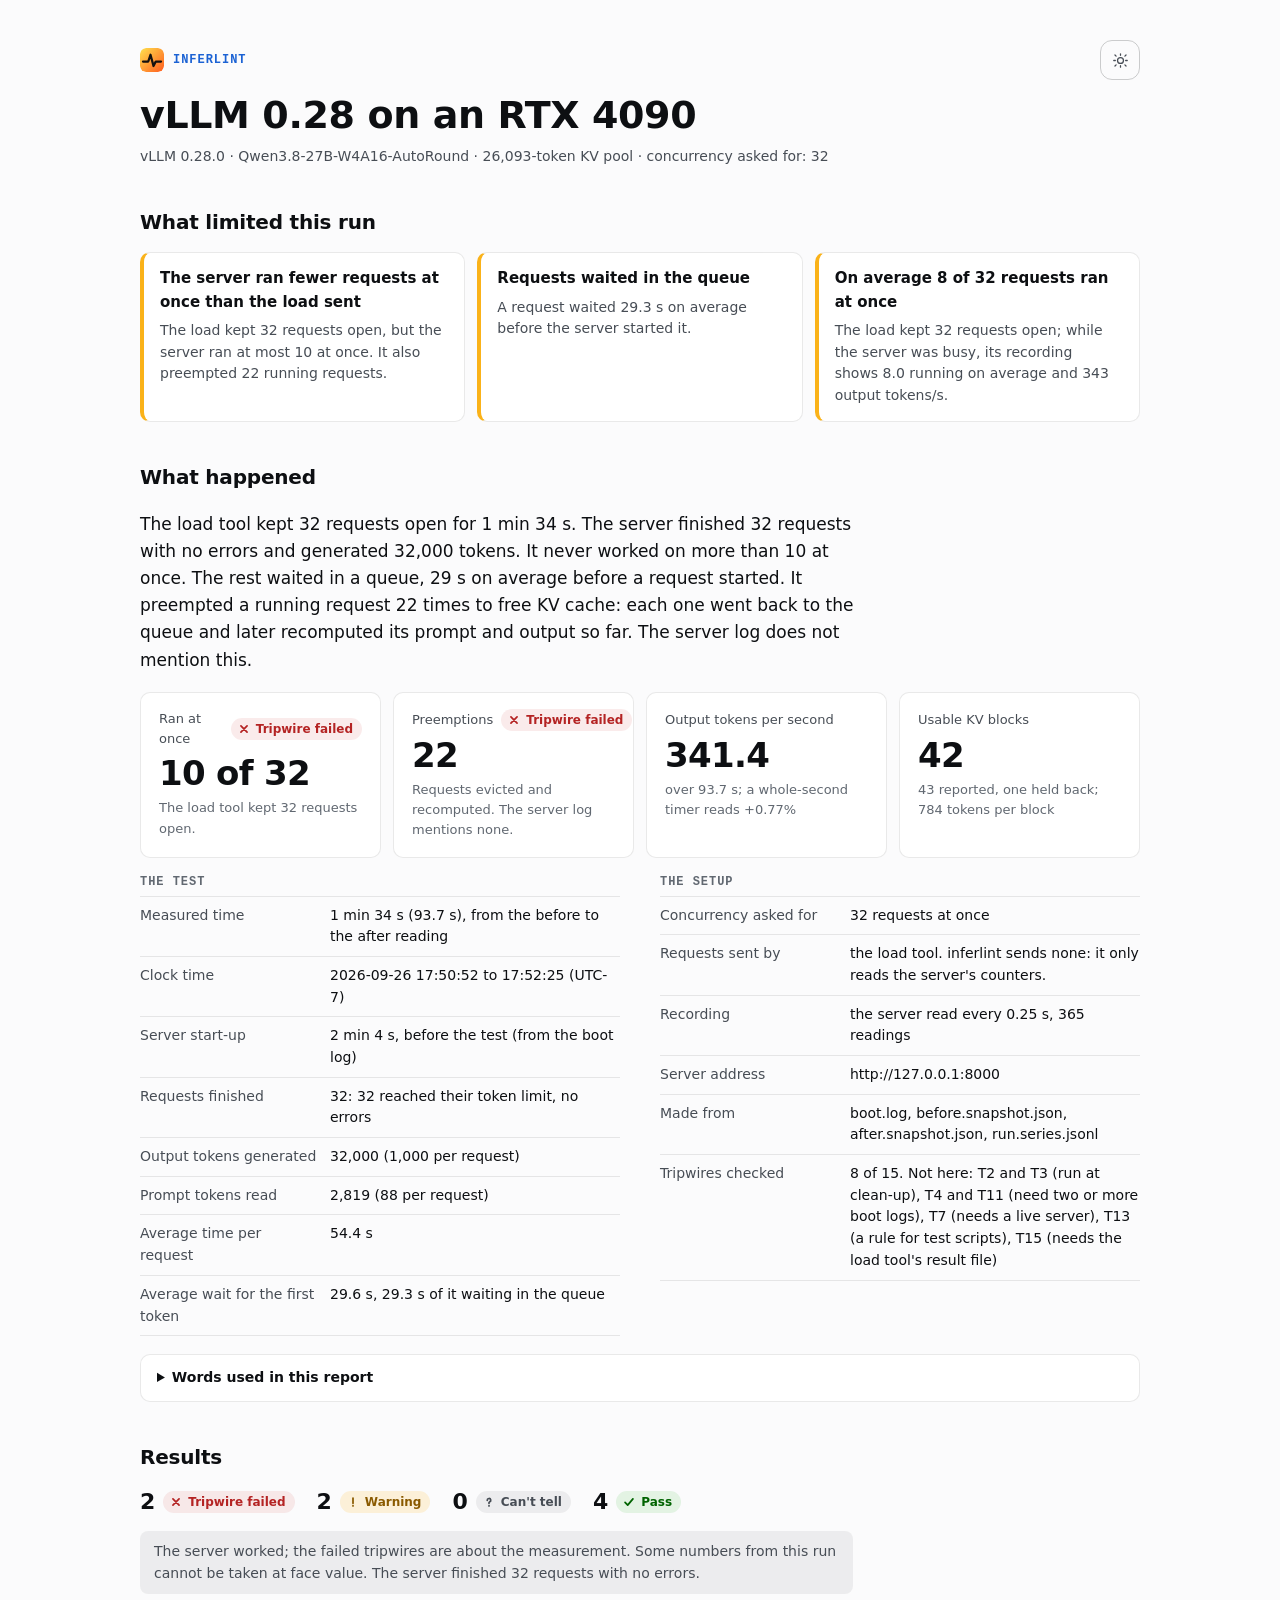
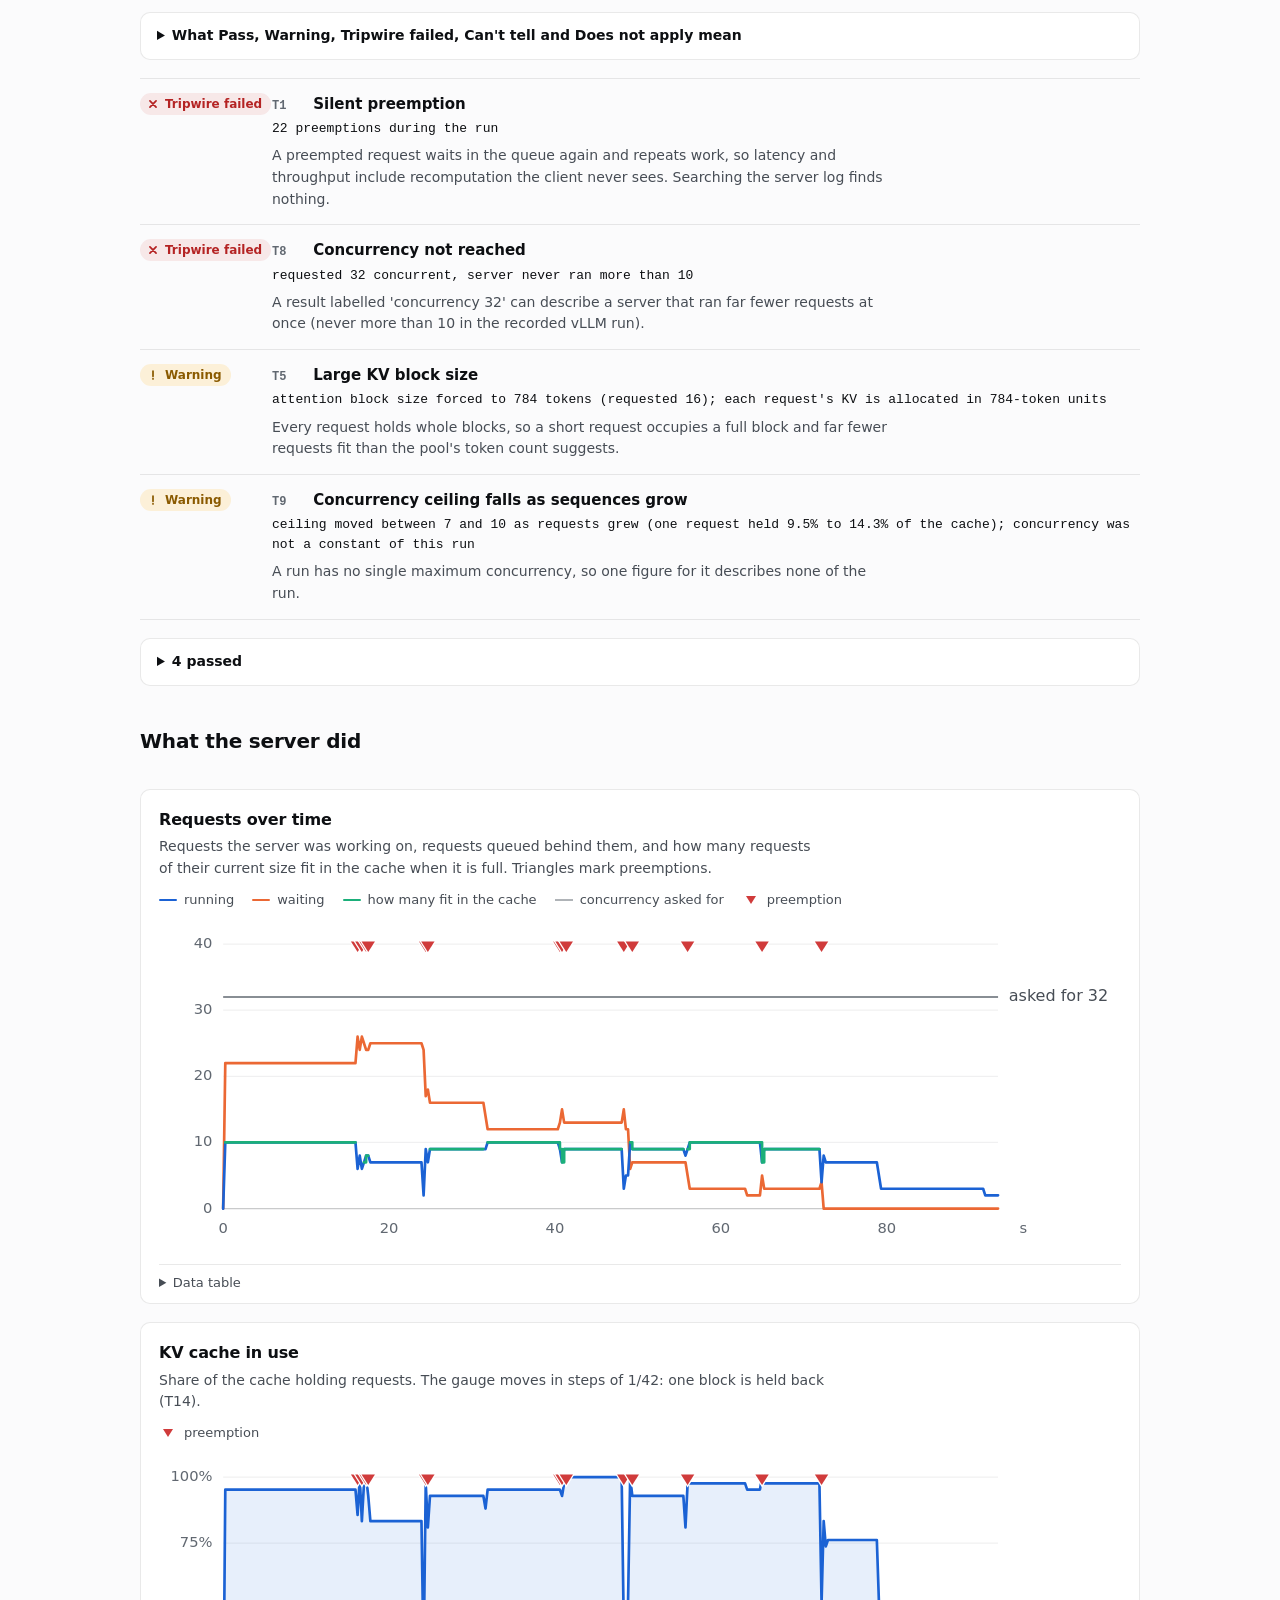
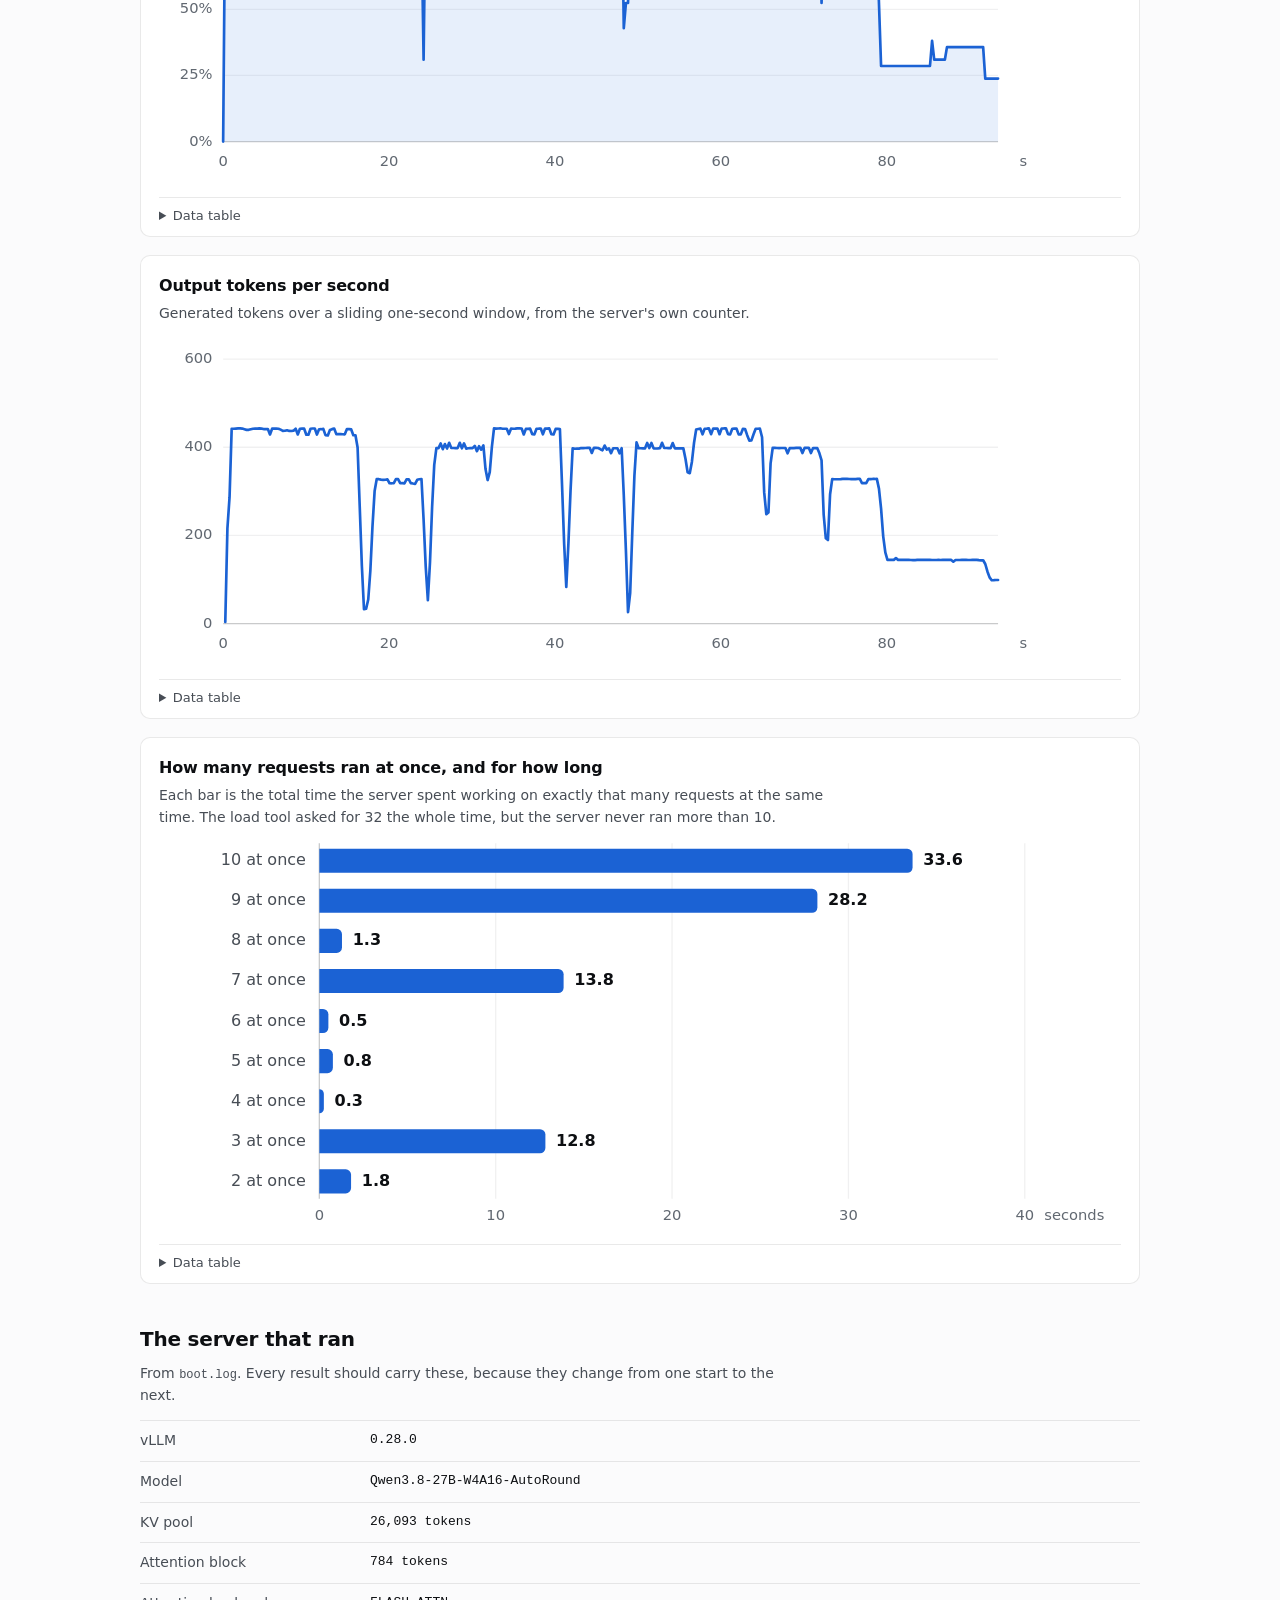
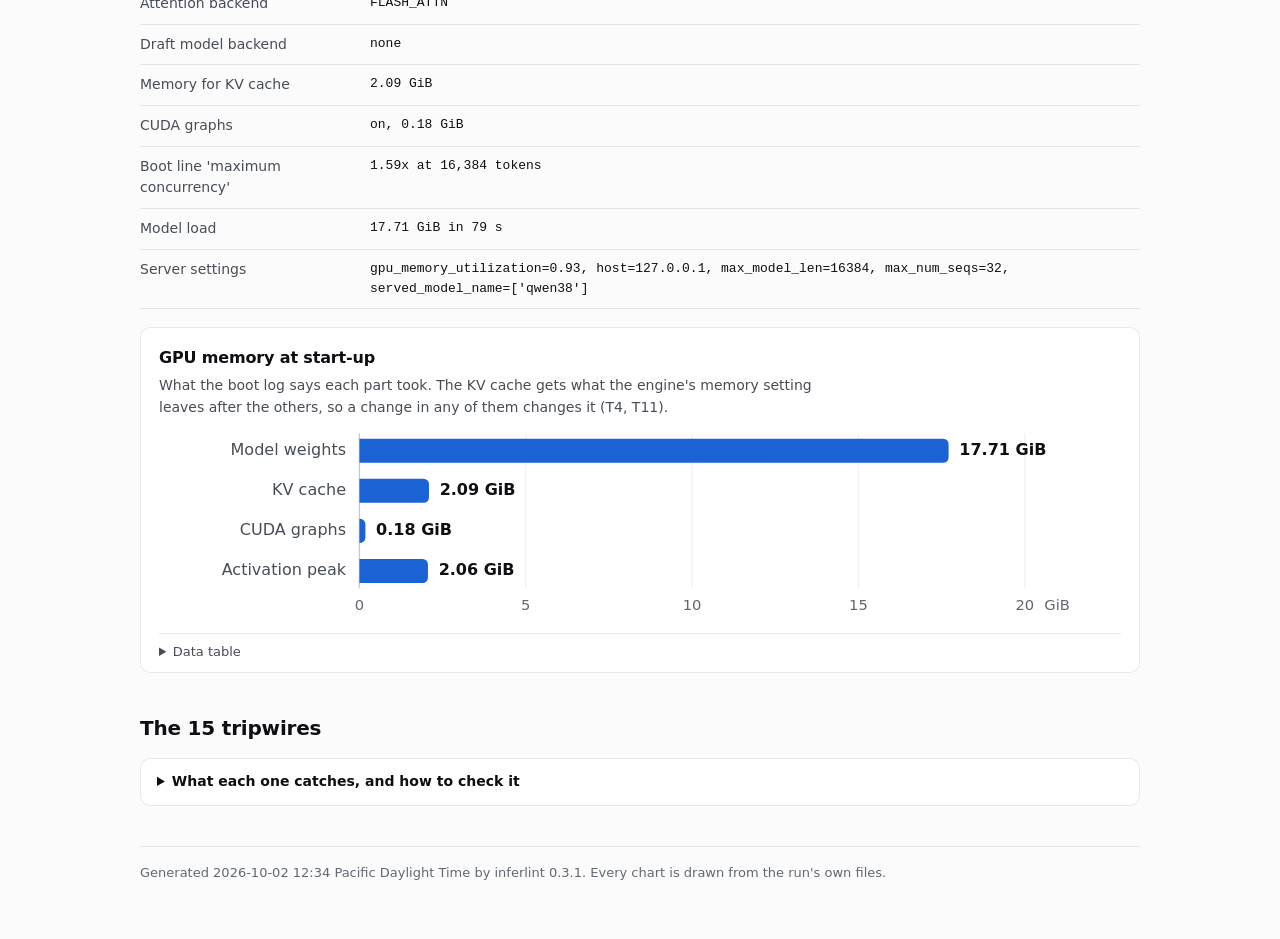
